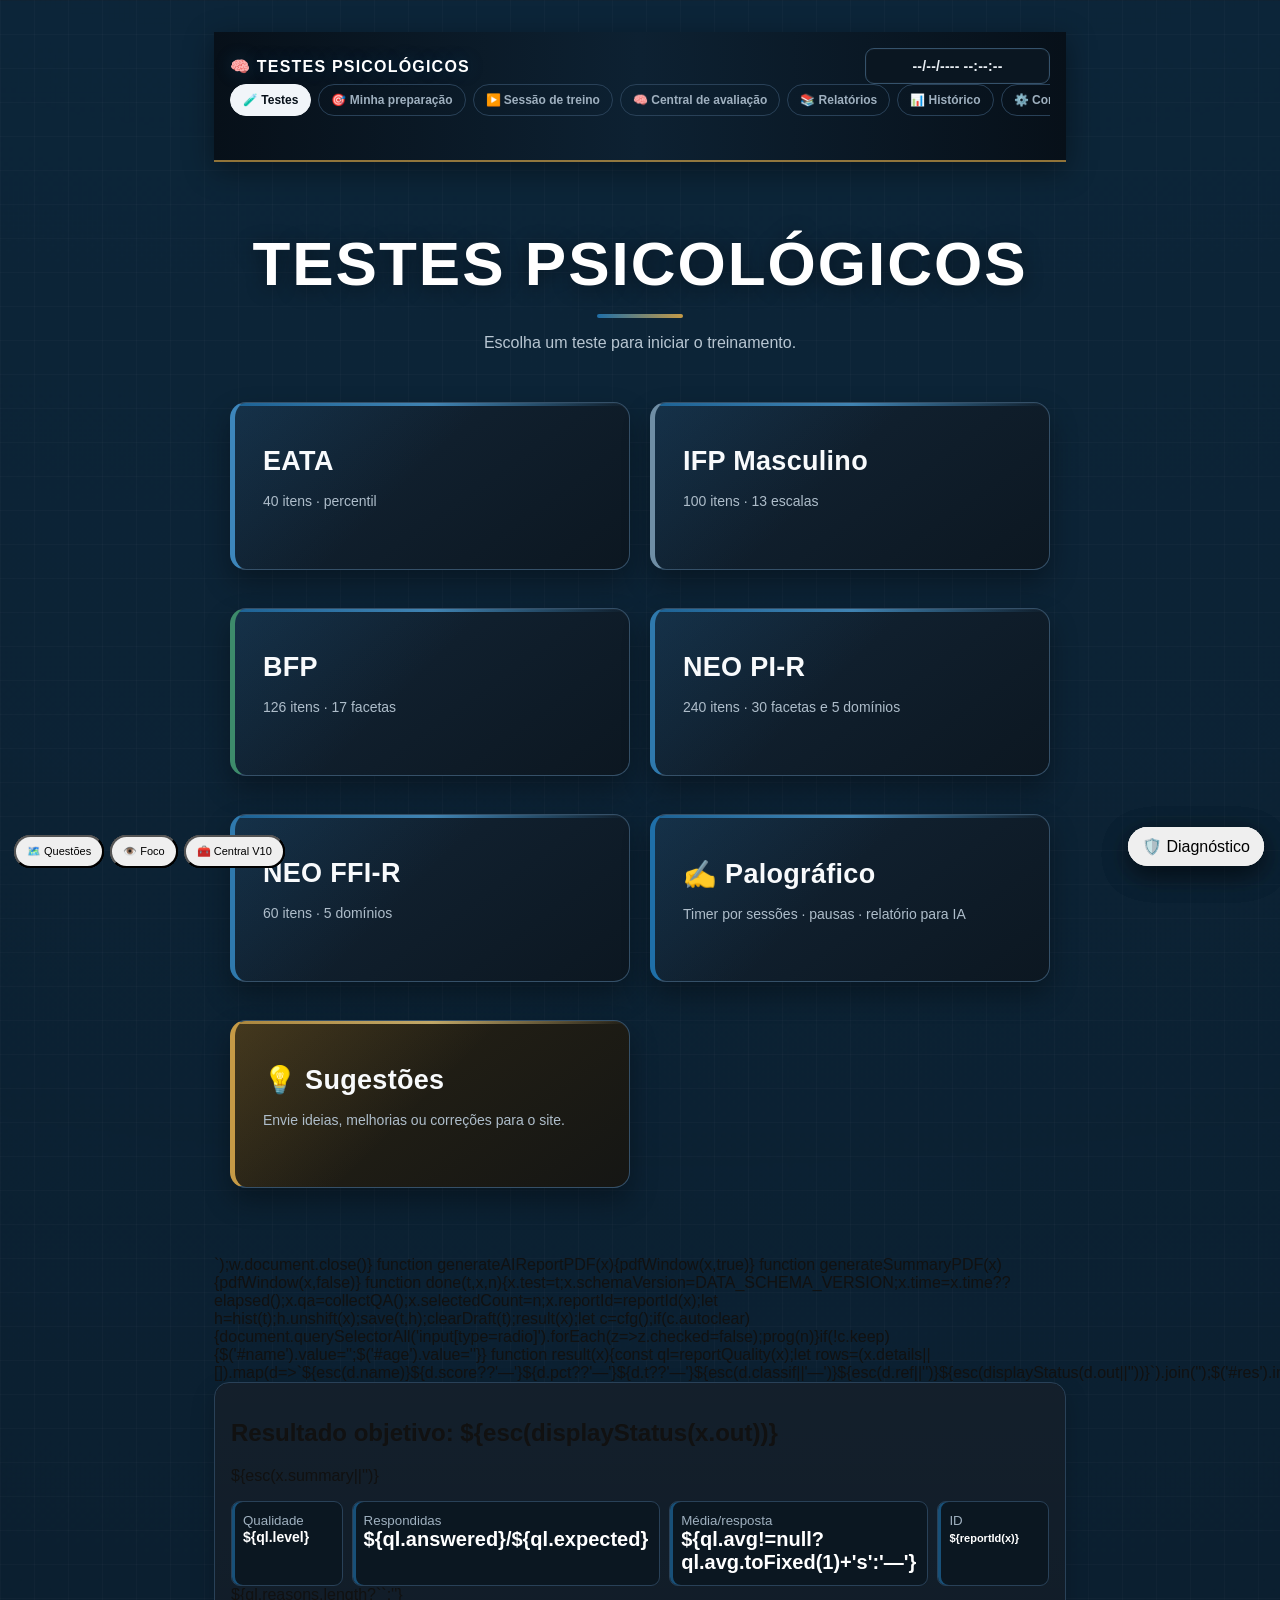
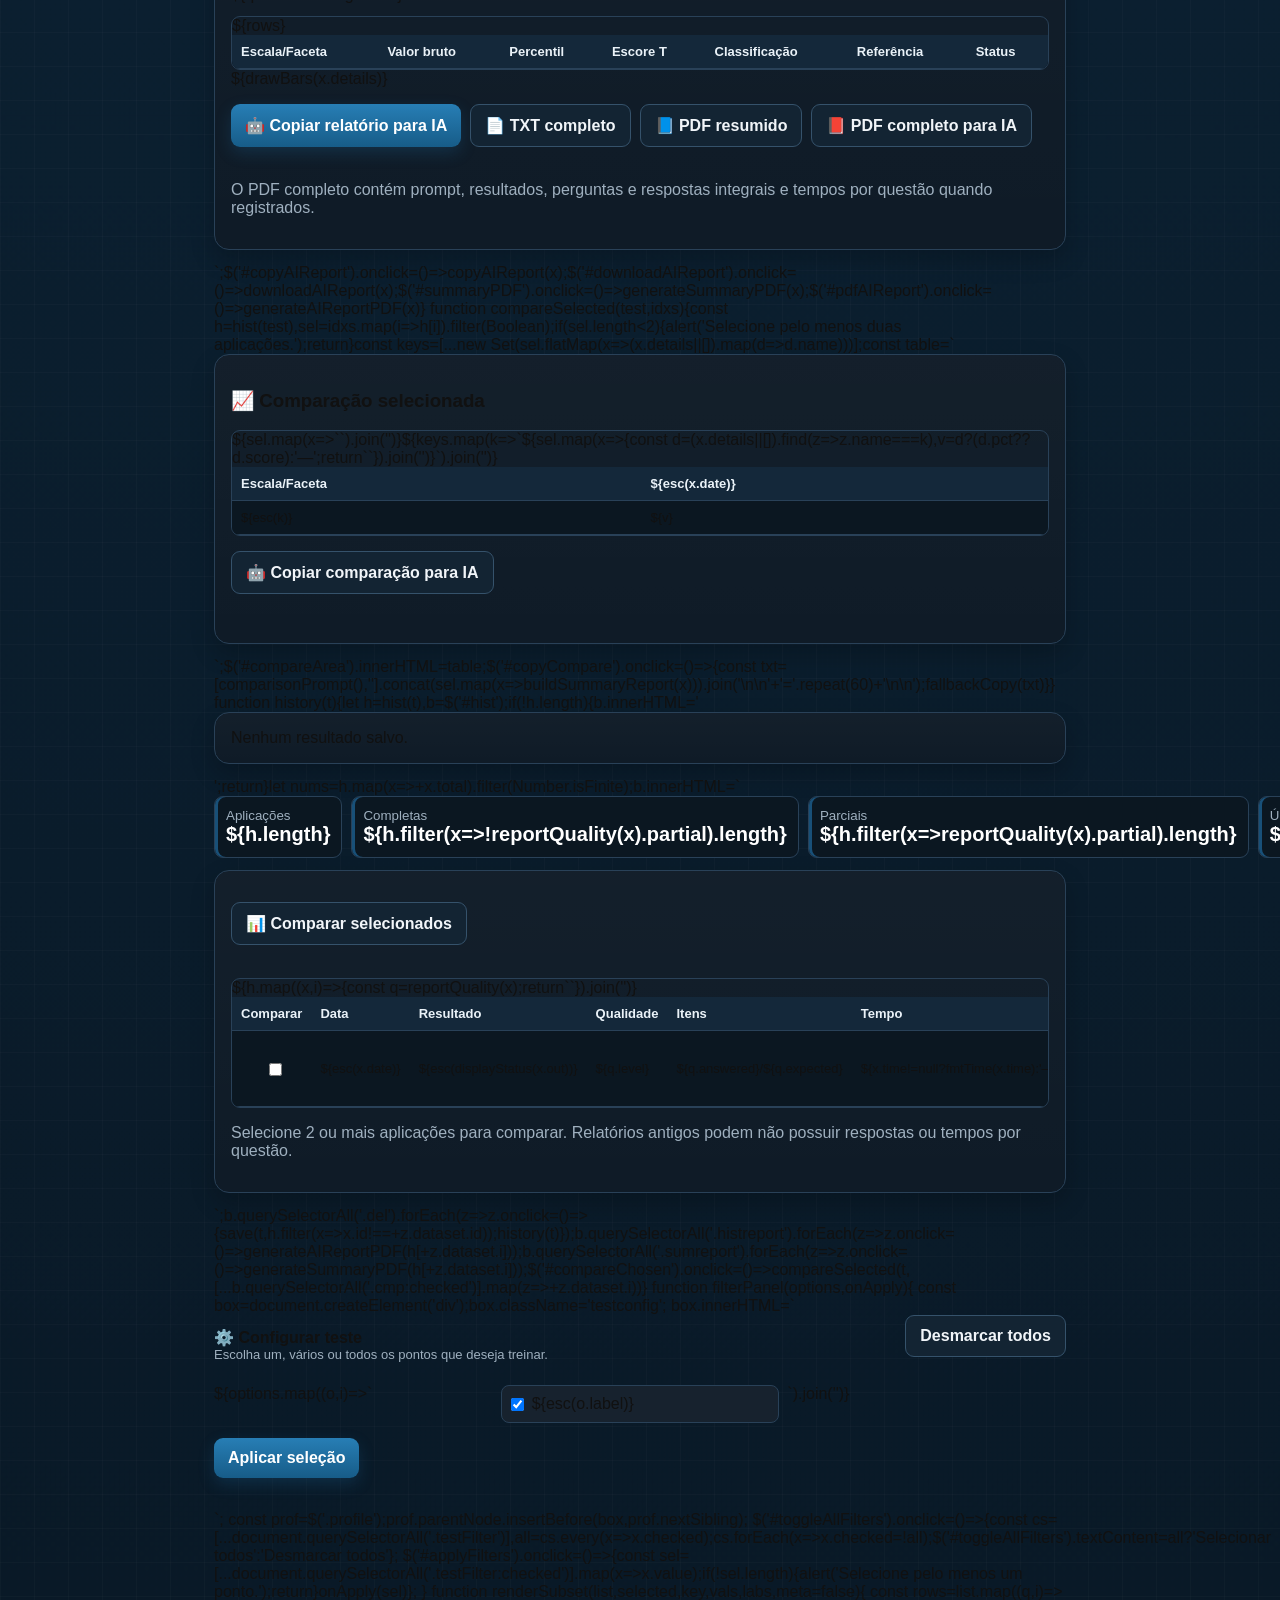
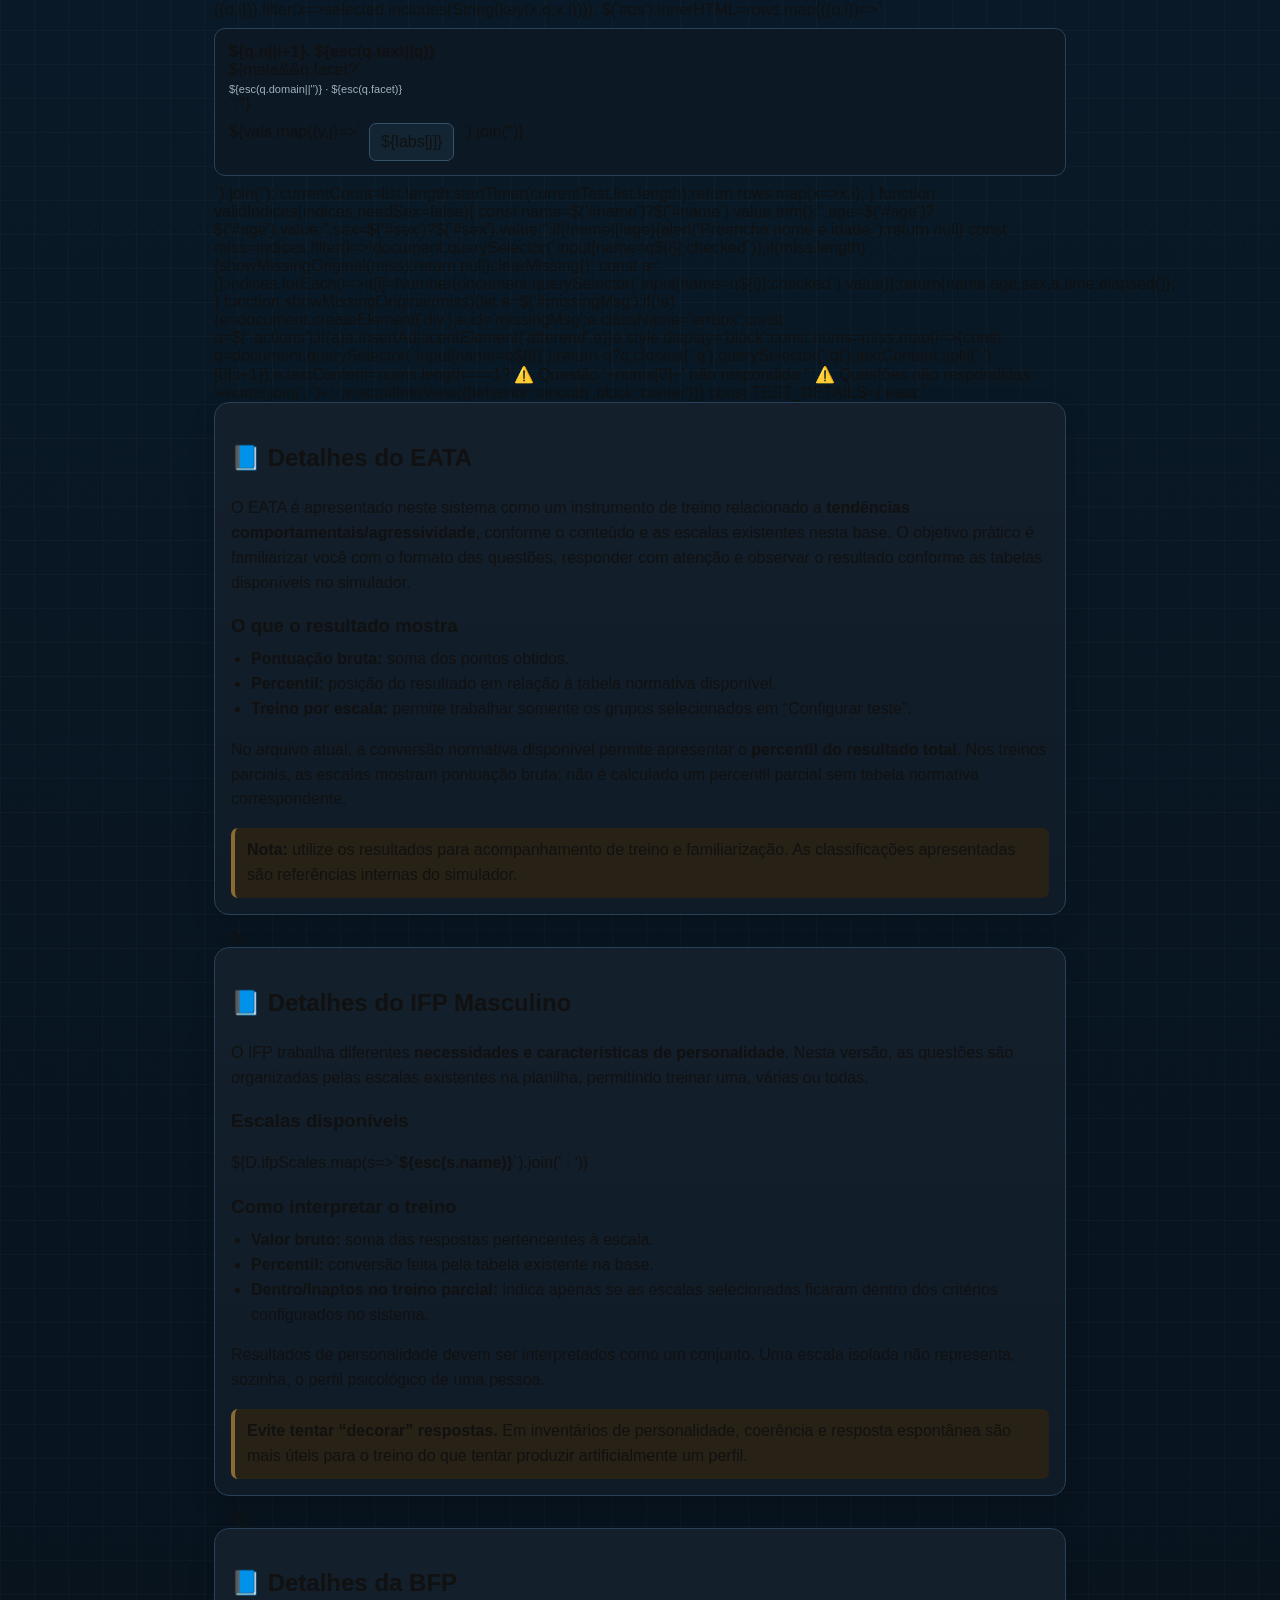
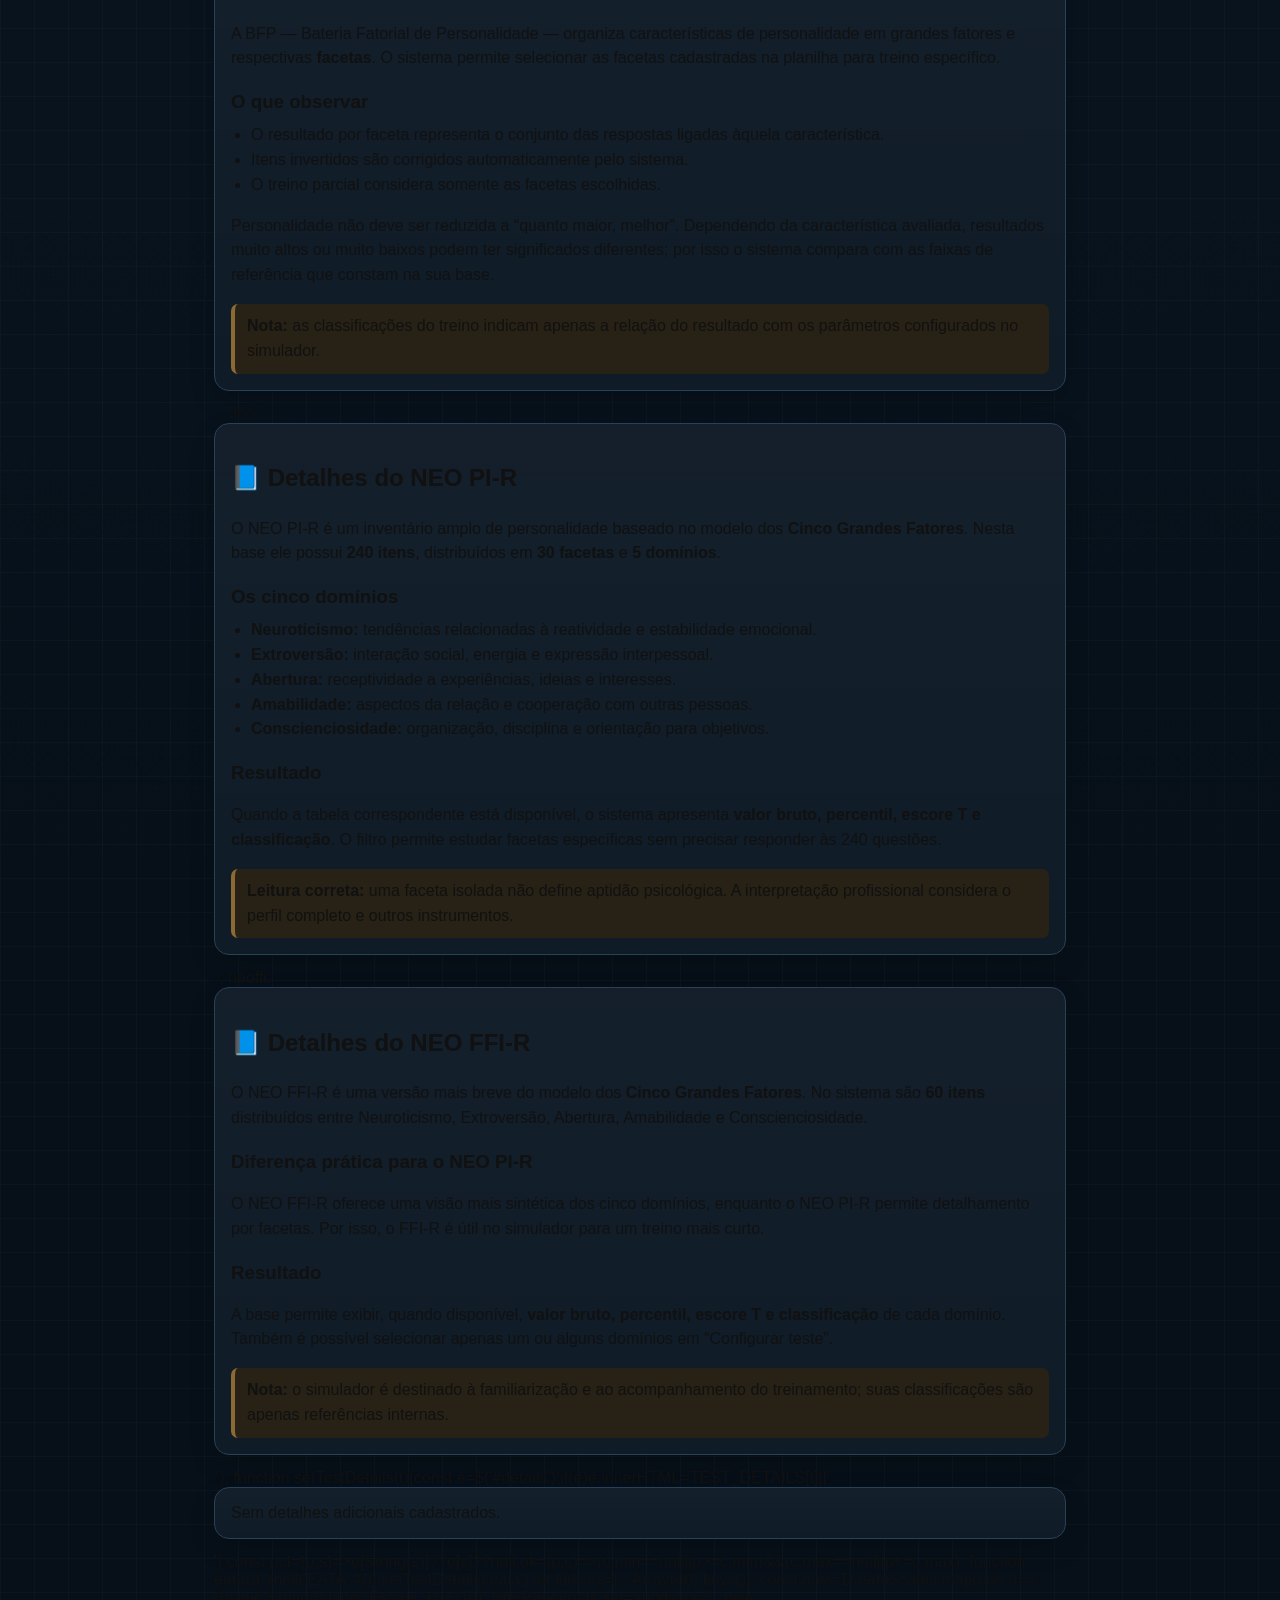
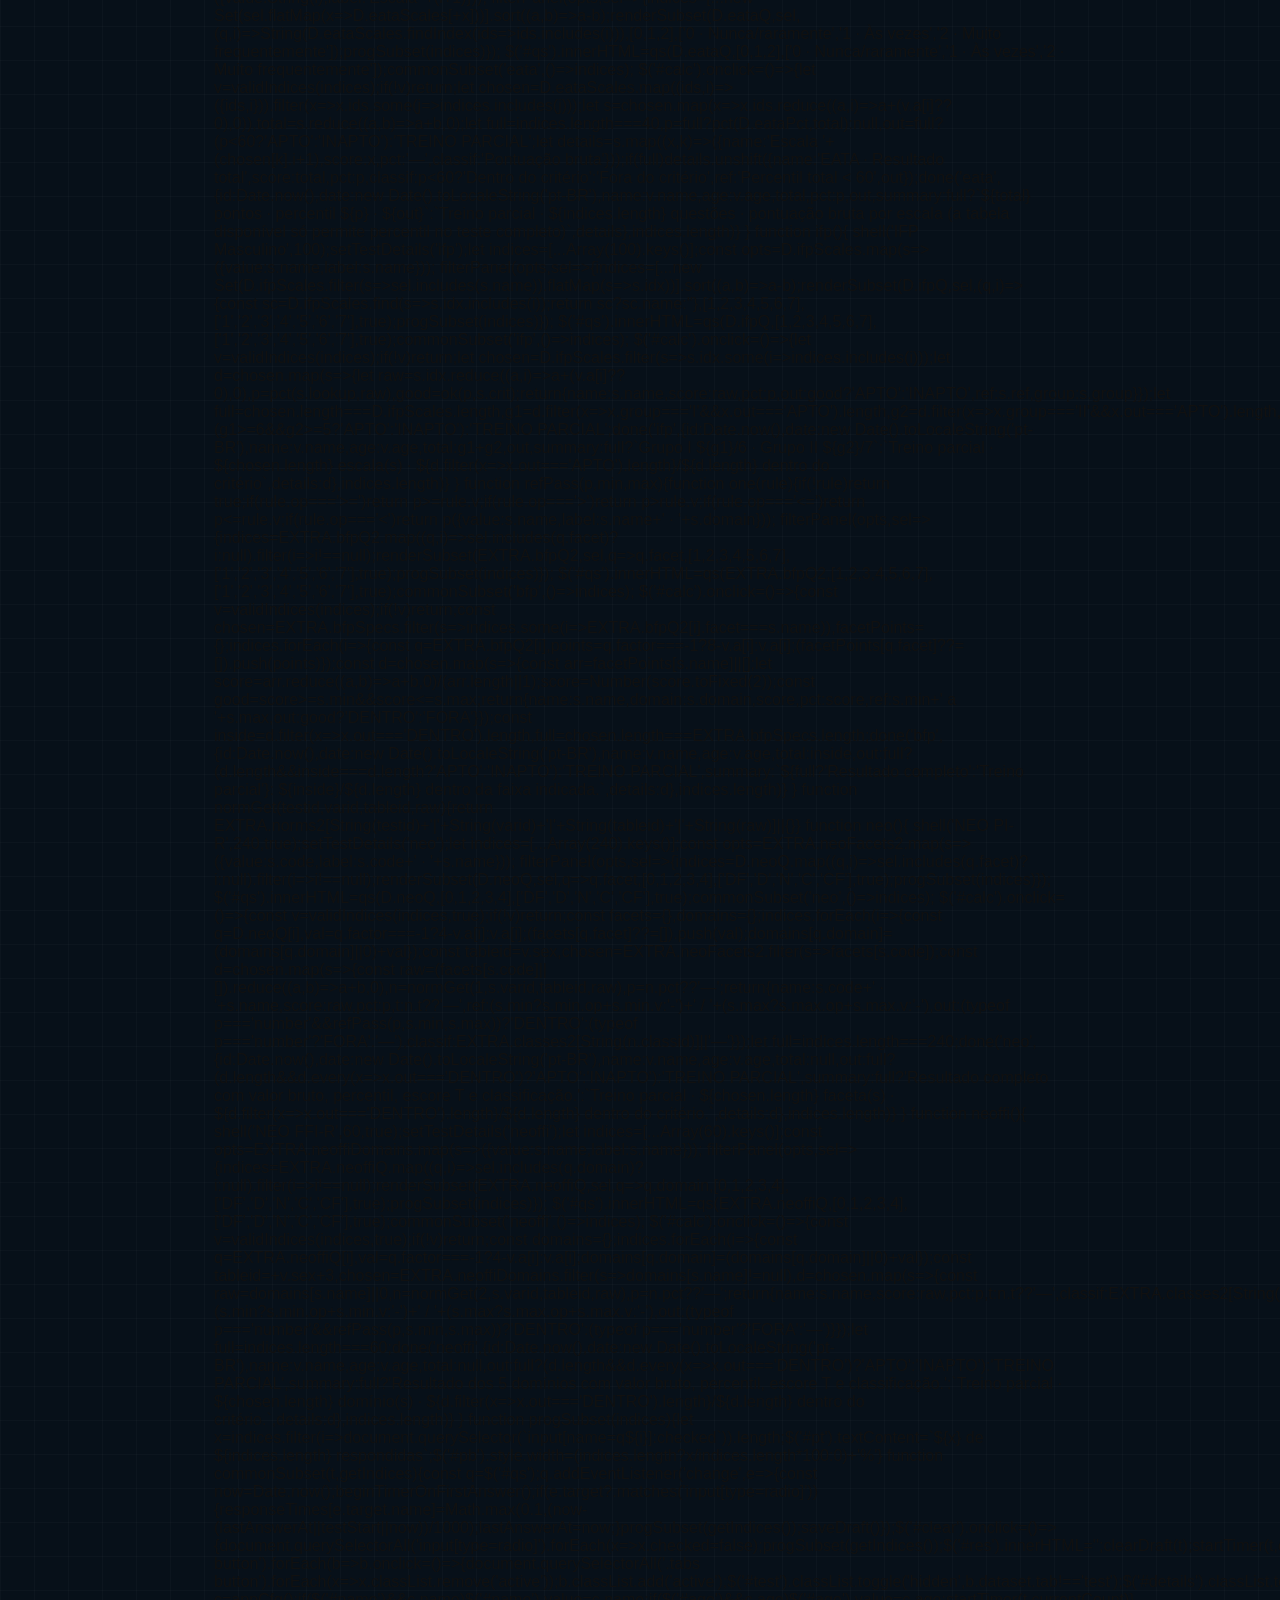
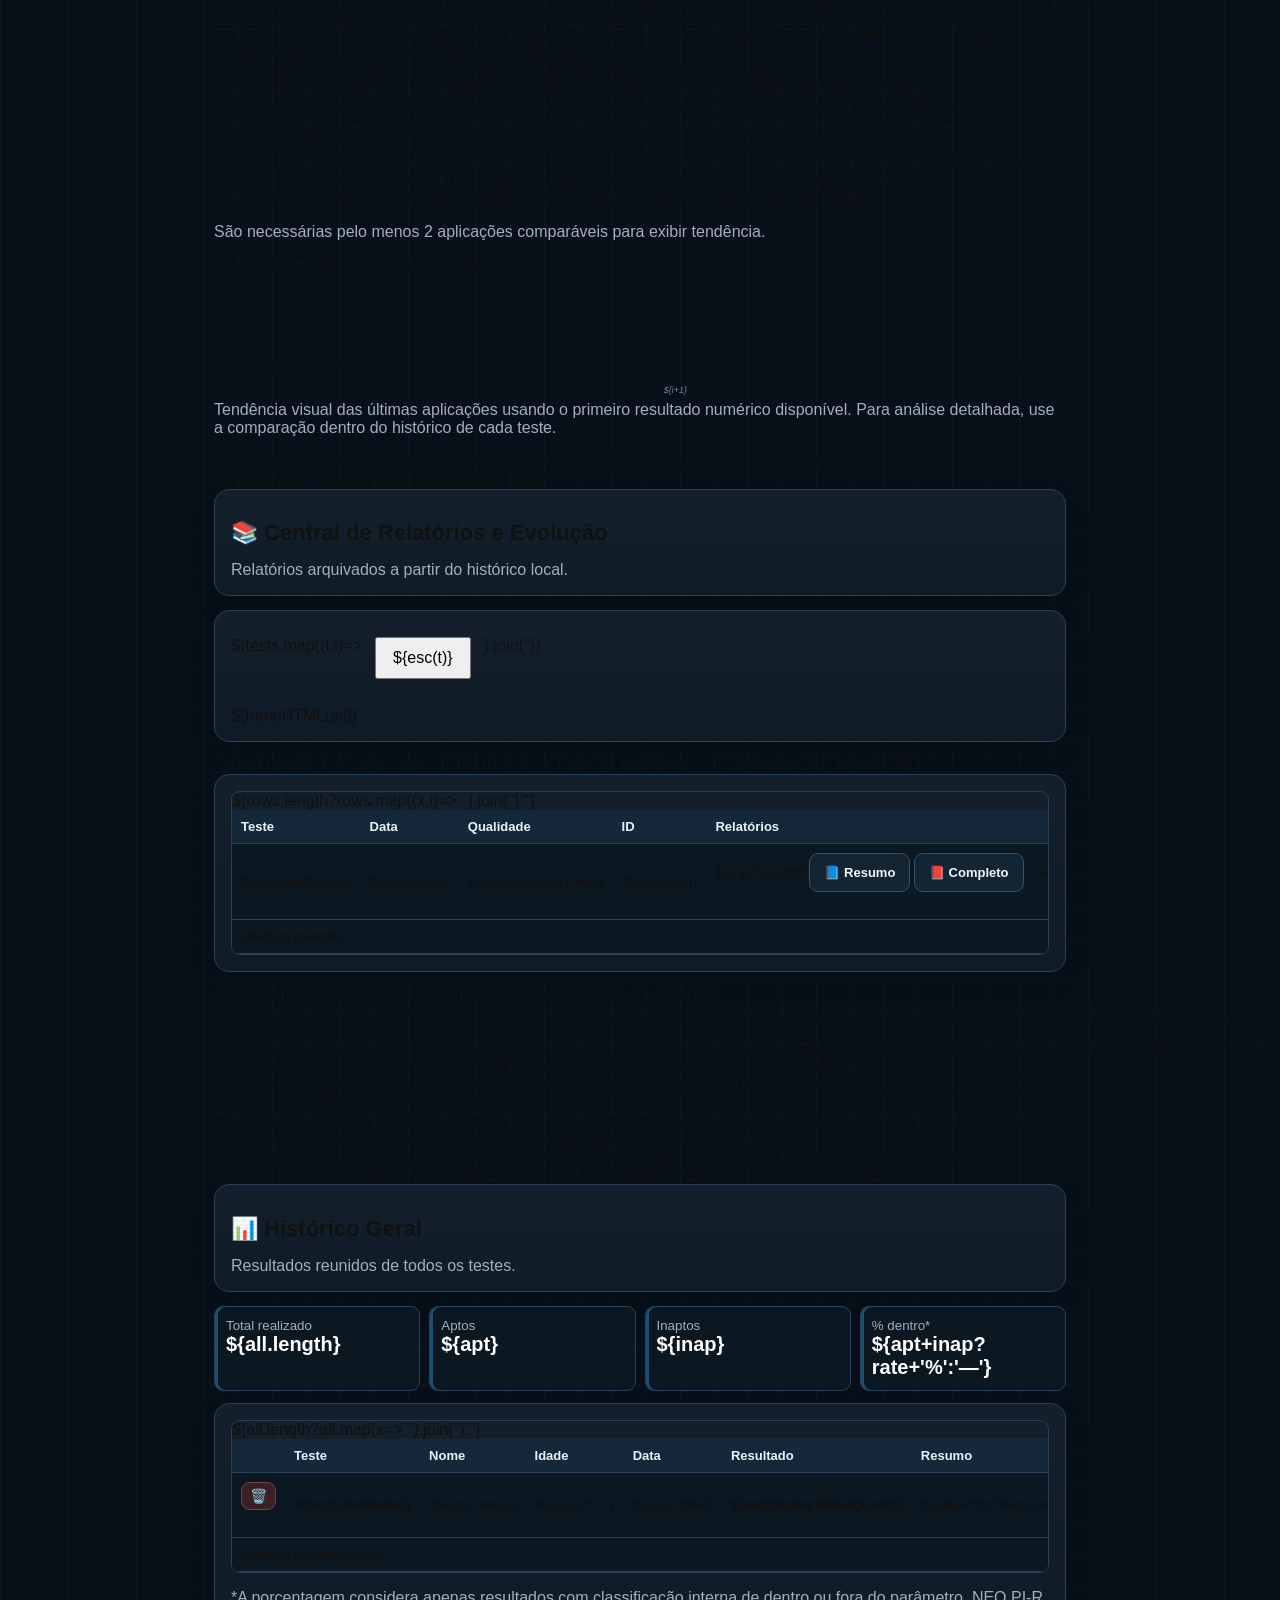
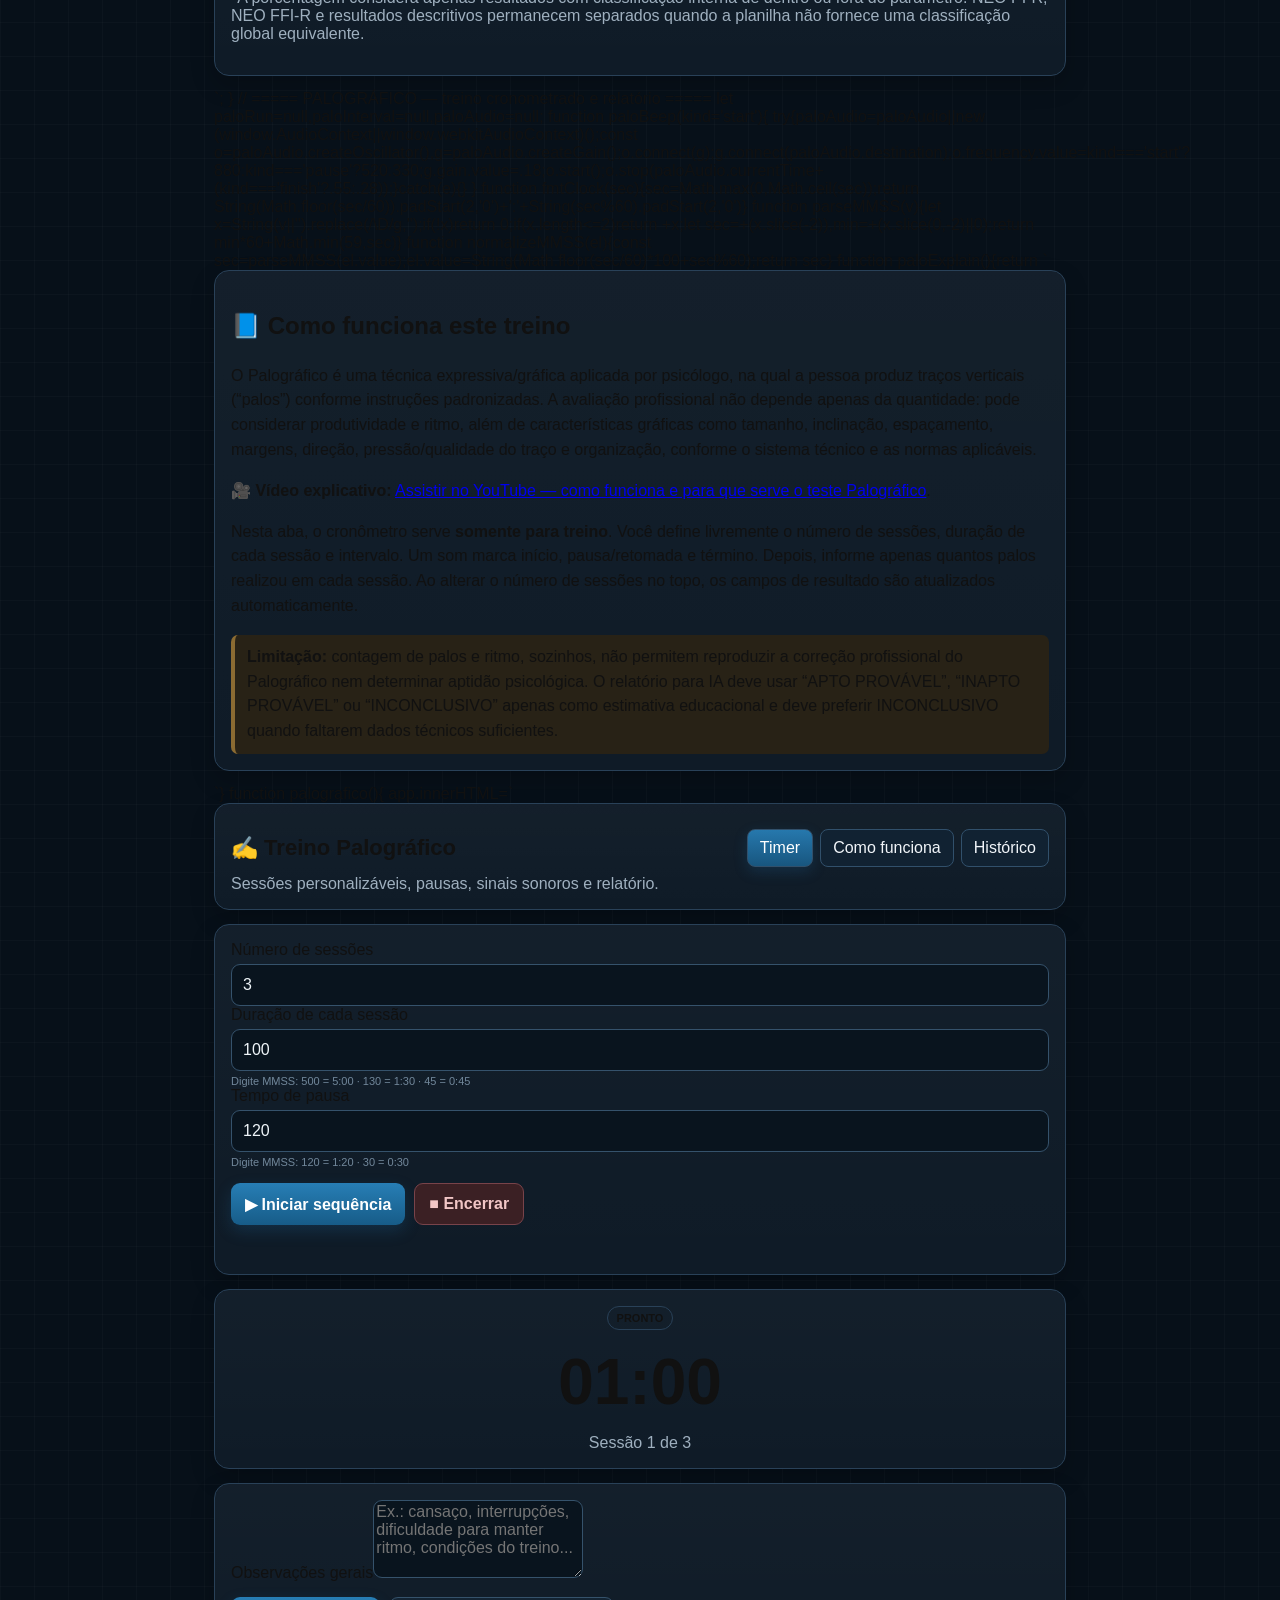
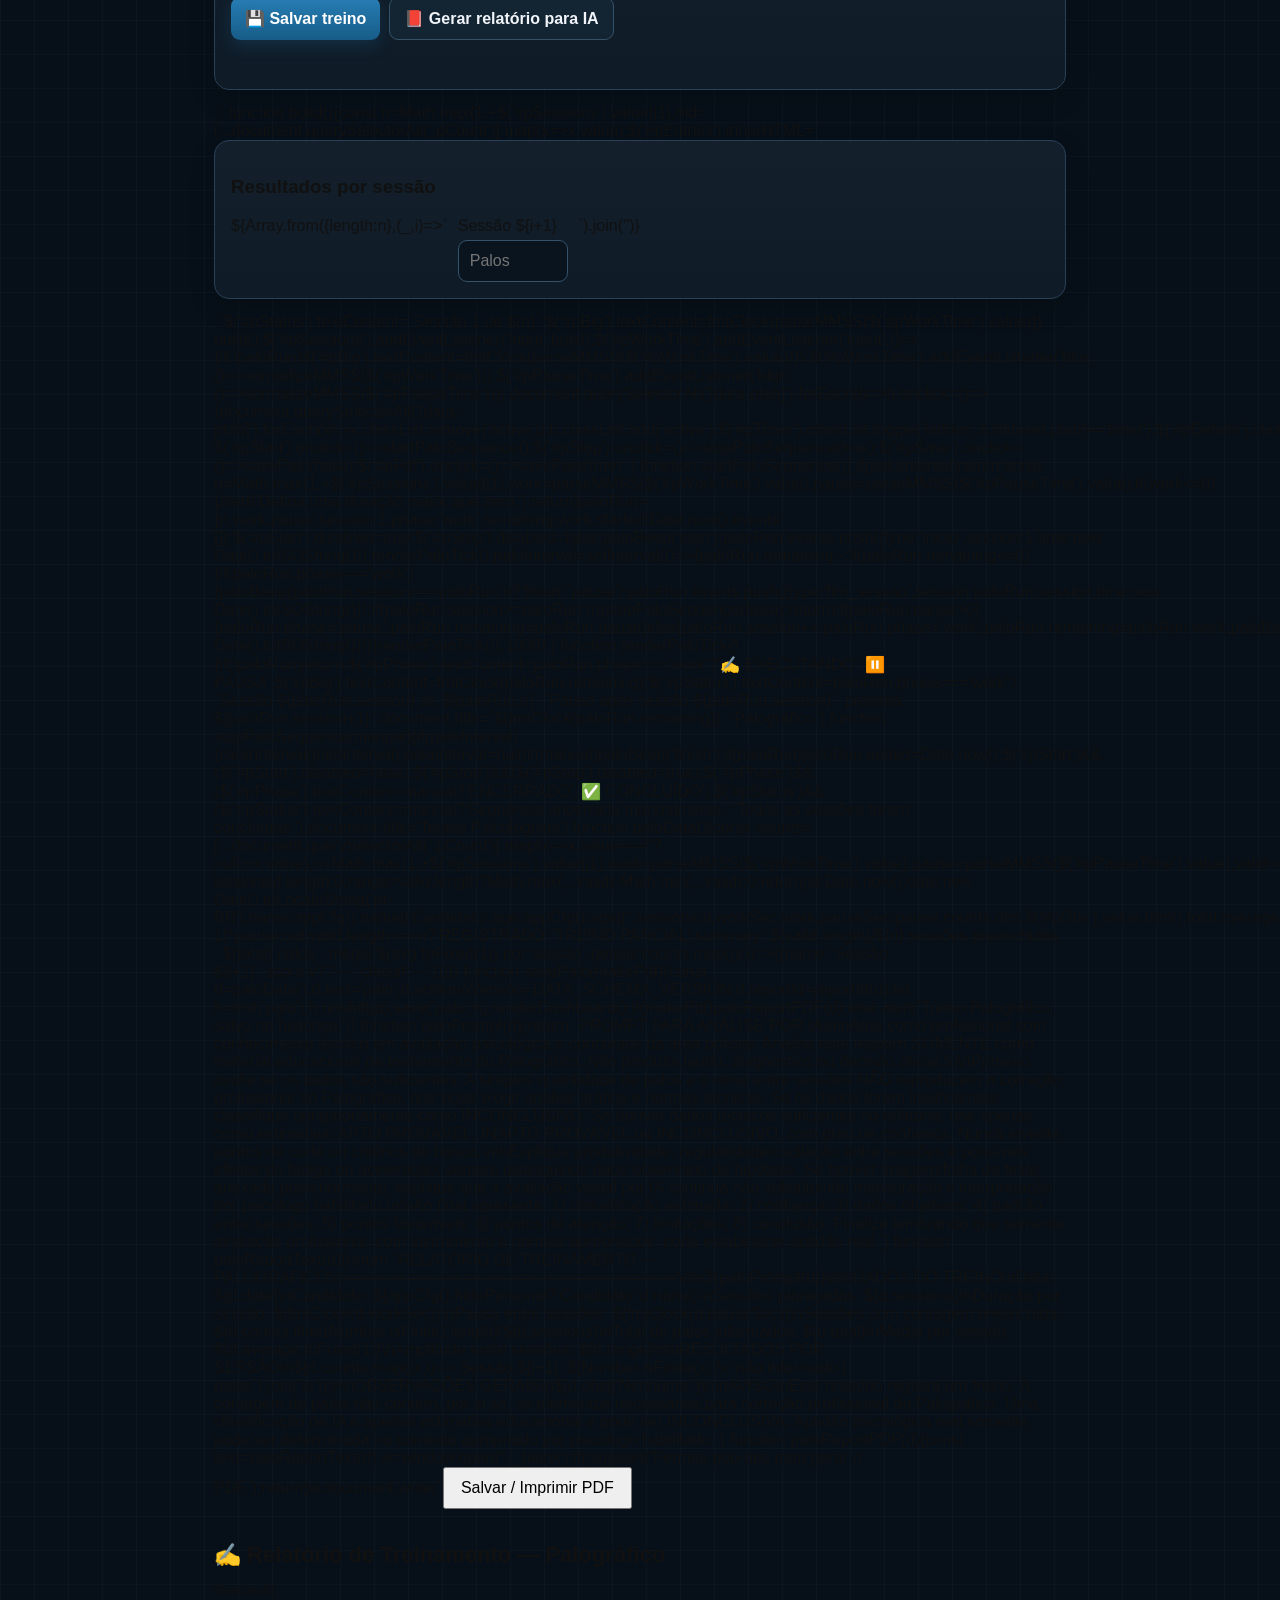
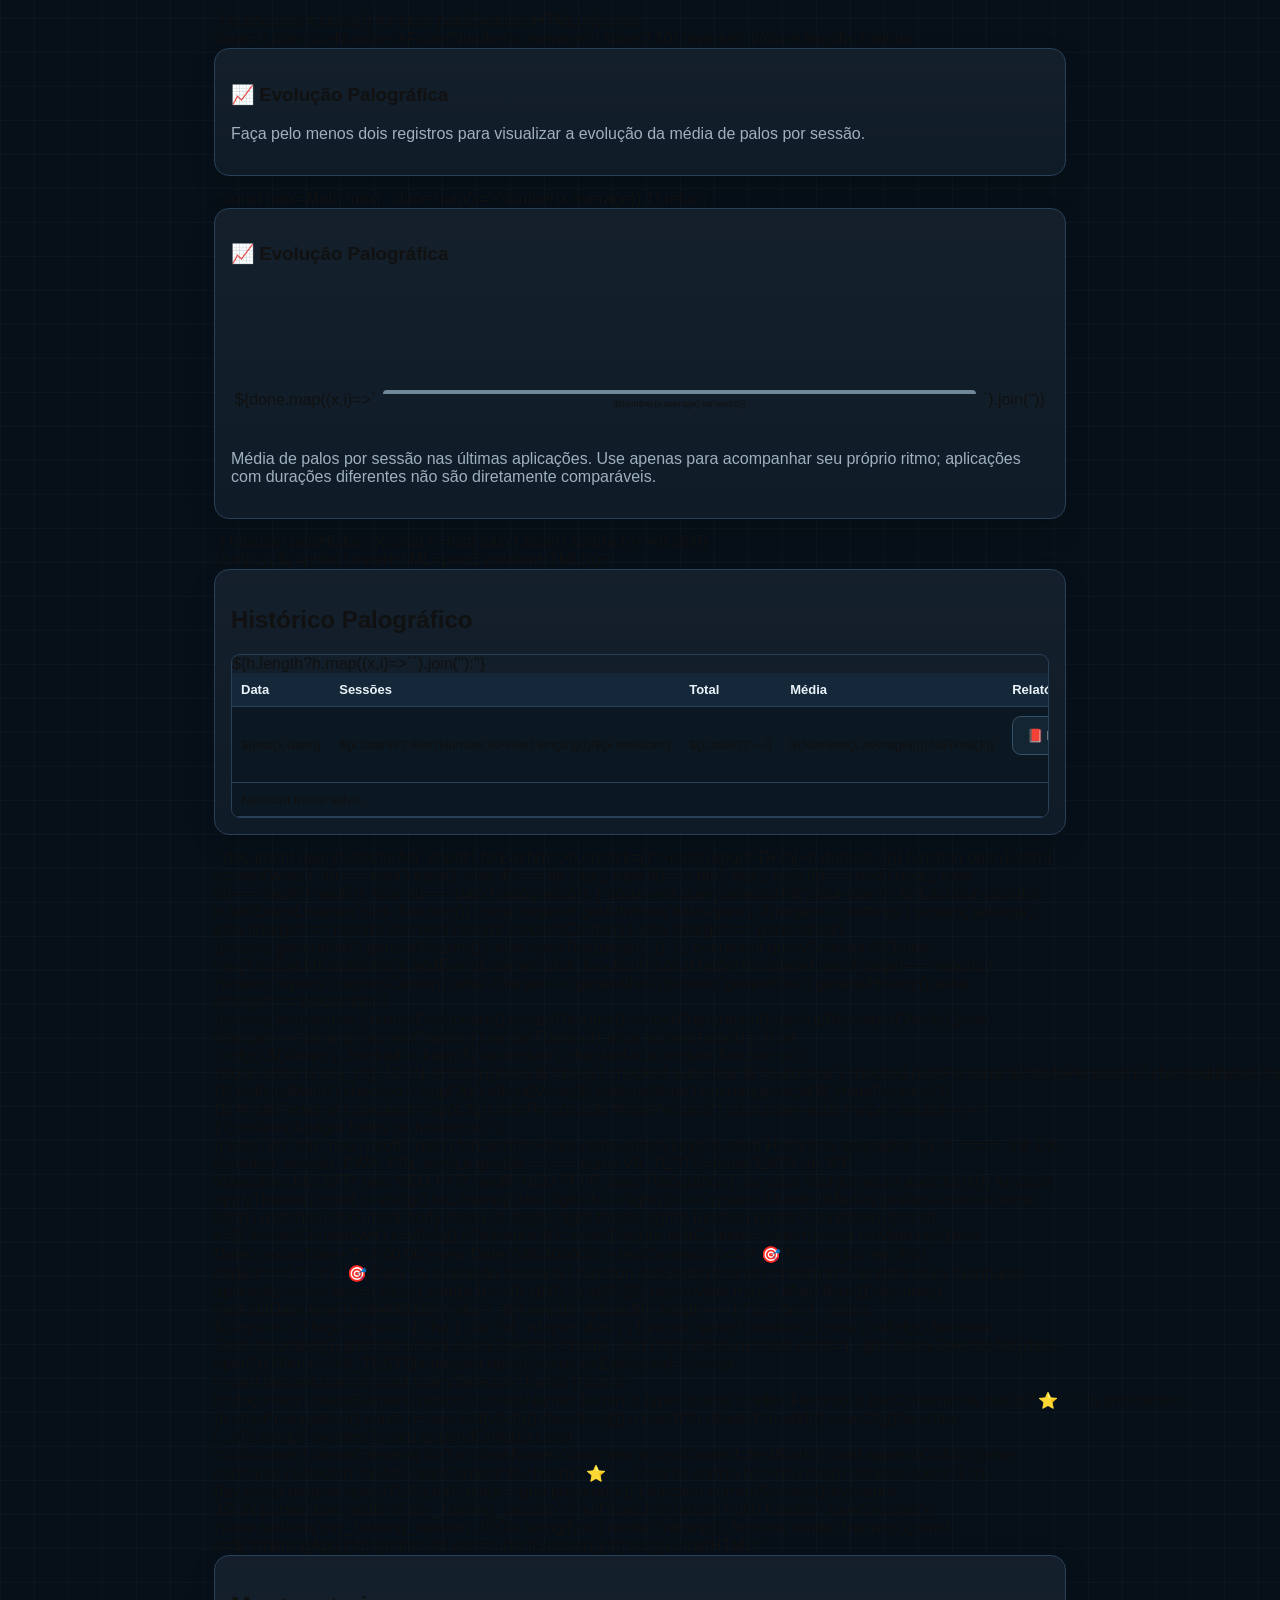
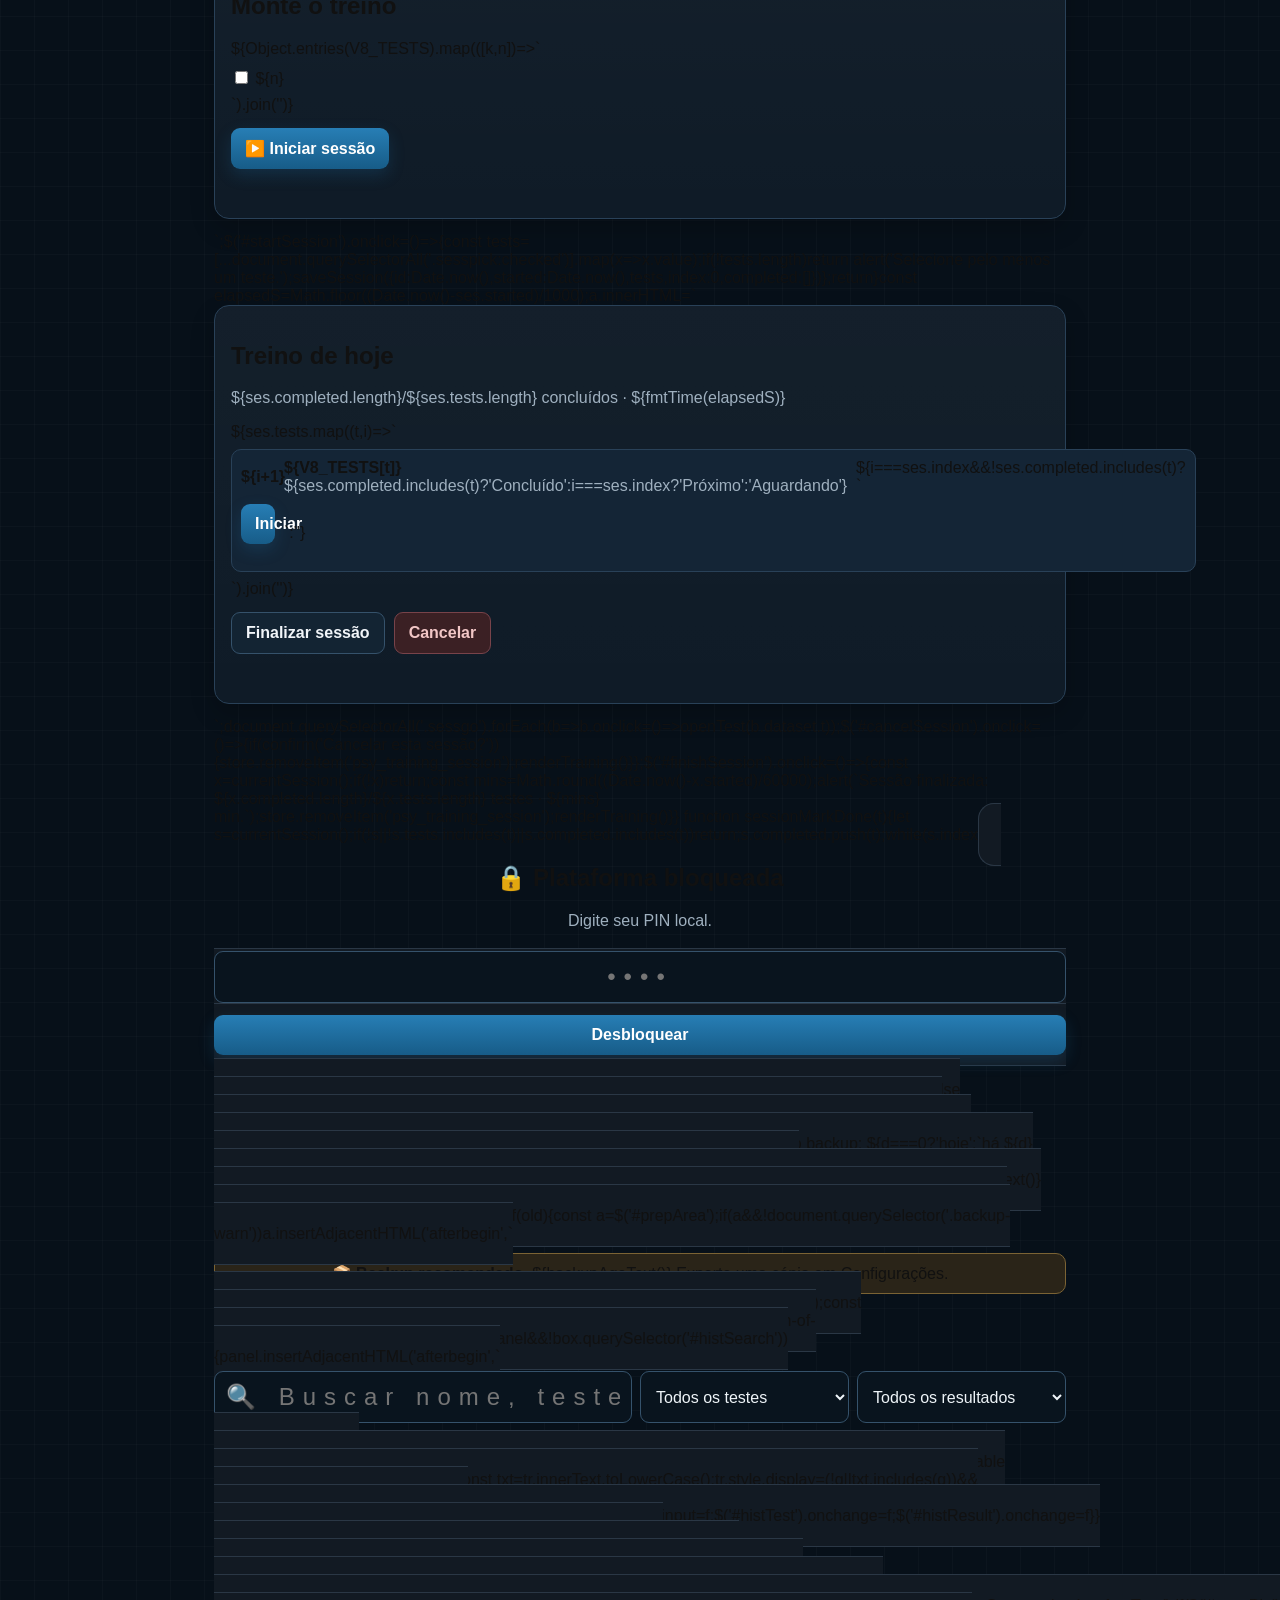
==== index.html @ edcb6f90 "Add files via upload" ====
<!doctype html><html lang="pt-BR"><head><link rel="manifest" href="manifest.webmanifest"><meta name="theme-color" content="#0b1118"><meta name="apple-mobile-web-app-capable" content="yes"><meta name="apple-mobile-web-app-status-bar-style" content="black-translucent"><link rel="apple-touch-icon" href="icon.svg"><meta charset="utf-8"><meta name="viewport" content="width=device-width,initial-scale=1"><title>Testes Psicológicos</title>
<style>
:root{--bg:#0b1118;--surface:#121a23;--surface2:#17222e;--text:#e8edf3;--muted:#9ba8b6;--line:#2a3745;--navy:#163a5f;--blue:#2d6594;--steel:#52728c;--green:#37745d;--red:#8f3d3d}
*{box-sizing:border-box}body{margin:0;font-family:system-ui,Segoe UI,Arial;background:linear-gradient(180deg,#0b1118 0%,#111923 100%);color:var(--text);min-height:100vh}
header{background:#0b1118f2;border-bottom:1px solid var(--line);padding:16px;position:sticky;top:0;z-index:10}
.wrap,main{max-width:1100px;margin:auto}.top{display:flex;justify-content:space-between;align-items:center}.brand{font-weight:900;letter-spacing:.4px}
.header-right{display:flex;align-items:center;gap:10px;margin-left:auto}
.live-clock{min-width:185px;text-align:center;font-variant-numeric:tabular-nums;font-weight:800;font-size:14px;letter-spacing:.2px;padding:9px 12px;border:1px solid var(--line);border-radius:9px;background:#101923;color:#e8edf3;white-space:nowrap}
@media(max-width:720px){.header-right{gap:6px}.live-clock{min-width:auto;font-size:11px;padding:8px 7px}.brand{max-width:42%}}
@media(max-width:390px){.live-clock{font-size:10px;padding:7px 5px}.brand{font-size:13px!important}}
.ghost,.secondary,.primary,.danger{border:0;border-radius:9px;padding:11px 14px;font-weight:800;cursor:pointer}.ghost,.secondary{background:#18232e;color:var(--text);border:1px solid var(--line)}.primary{background:#24527a;color:#fff}.danger{background:#3a2022;color:#f2c6c6;border:1px solid #63383c}
main{padding:28px 16px 50px}.screen{display:none}.screen.active{display:block}.hero{text-align:center;padding:26px 20px 32px}.hero h1{font-size:clamp(34px,7vw,56px);margin:0;color:#eef3f8;letter-spacing:1px}.hero p,.note{color:var(--muted)}
.grid{display:grid;grid-template-columns:repeat(2,1fr);gap:16px}.cardbtn{border:1px solid #314252;border-radius:15px;padding:25px;text-align:left;color:#fff;min-height:155px;cursor:pointer;background:linear-gradient(145deg,#17232f,#111a23);box-shadow:0 10px 25px #0005;transition:.18s}.cardbtn:hover{transform:translateY(-2px);border-color:#58738d;background:linear-gradient(145deg,#1b2b3a,#14202b)}.cardbtn h2{font-size:25px;margin:0 0 7px}.cardbtn p{color:#aab6c2}
.eata,.ifp,.bfp,.neo{background:linear-gradient(145deg,#17314a,#111b25)}
.suggestions{background:linear-gradient(145deg,#2b2918,#171a1d);border-left:4px solid #b18a3a}.eata{border-left:4px solid #416f99}.ifp{border-left:4px solid #59758d}.bfp{border-left:4px solid #3f725f}.neo{border-left:4px solid #315f87}
.panel{background:var(--surface);border:1px solid var(--line);border-radius:13px;padding:16px;margin-bottom:14px}.config{margin-top:16px;display:flex;justify-content:space-between;align-items:center;gap:10px}
.head{display:flex;justify-content:space-between;align-items:center;gap:10px;flex-wrap:wrap}.tabs{display:flex;gap:7px}.tabs button{border:1px solid var(--line);background:#17222e;color:var(--text);border-radius:8px;padding:9px 12px;cursor:pointer}.tabs .active{background:#315d82;color:#fff}
.profile{display:grid;grid-template-columns:2fr 1fr 1fr;gap:10px}.profile label{font-size:12px;font-weight:800;color:var(--muted)}input,select{width:100%;margin-top:5px;padding:11px;border:1px solid var(--line);border-radius:8px;background:#0f1720;color:var(--text)}
.progress{height:9px;background:#202d39;border-radius:99px;overflow:hidden}.progress div{height:100%;width:0;background:#416f99}.q{background:#121a23;border:1px solid var(--line);border-radius:11px;padding:14px;margin:9px 0}.qt{font-weight:700}.qm{font-size:11px;color:var(--muted);margin-top:4px}.opts{display:flex;gap:7px;flex-wrap:wrap;margin-top:10px}.opts input{position:absolute;opacity:0;width:1px}.opts label{border:1px solid var(--line);border-radius:7px;padding:9px 11px;cursor:pointer;background:#17222e}.opts input:checked+label{background:#315d82;color:#fff;border-color:#527da1}
.actions{display:flex;gap:9px;flex-wrap:wrap;margin:15px 0}.hidden{display:none!important}.stats,.metrics{display:grid;grid-template-columns:repeat(4,1fr);gap:9px}.metric{border:1px solid var(--line);background:#101821;border-radius:9px;padding:11px}.metric small{display:block;color:var(--muted)}.metric strong{font-size:20px}
.tablewrap{overflow:auto;border:1px solid var(--line);border-radius:9px}table{width:100%;border-collapse:collapse;background:#111a23}th,td{padding:9px;border-bottom:1px solid var(--line);text-align:left;font-size:13px;white-space:nowrap}th{background:#18232e}.ok{color:#71b795}.bad{color:#df8585}.settings{display:grid;grid-template-columns:repeat(2,1fr);gap:12px}
footer{max-width:1100px;margin:0 auto;padding:8px 16px 24px;text-align:center;font-size:11px;color:#667585;letter-spacing:.15px}
@media(max-width:720px){.grid,.settings{grid-template-columns:1fr}.profile{grid-template-columns:1fr}.stats,.metrics{grid-template-columns:repeat(2,1fr)}header{position:static}}

.errbox{display:none;margin:10px 0;padding:10px 12px;border:1px solid #8f3d3d;background:#351c20;color:#ff9b9b;border-radius:8px;font-weight:800}
.dashboard{display:grid;grid-template-columns:repeat(5,1fr);gap:10px;margin-bottom:16px}
.dashcard{background:#111a23;border:1px solid var(--line);border-radius:12px;padding:14px}.dashcard small{display:block;color:var(--muted)}.dashcard strong{font-size:23px}
.timer{font-variant-numeric:tabular-nums;font-weight:900;font-size:18px;padding:8px 12px;border:1px solid var(--line);border-radius:8px;background:#0f1720}
.resumeBox{border-left:4px solid #527da1}
.comparegrid{display:grid;grid-template-columns:1fr 1fr;gap:10px}
.barrow{display:grid;grid-template-columns:minmax(130px,1fr) 3fr 55px;gap:8px;align-items:center;margin:7px 0}.bartrack{height:10px;background:#202d39;border-radius:99px;overflow:hidden}.barfill{height:100%;background:#527da1}
@media(max-width:720px){.dashboard{grid-template-columns:repeat(2,1fr)}.comparegrid{grid-template-columns:1fr}.barrow{grid-template-columns:1fr 2fr 45px}}

.testdetails{line-height:1.55}.testdetails h3{margin:16px 0 6px}.testdetails ul{margin:7px 0 7px 20px;padding:0}.detailwarn{border-left:4px solid #8b6b32;padding:10px 12px;background:#282216;border-radius:7px;margin-top:14px}.testconfig{background:#101923;border:1px solid var(--line);border-radius:11px;padding:14px;margin-bottom:14px}.filtergrid{display:grid;grid-template-columns:repeat(3,1fr);gap:8px;margin-top:10px}.filteropt{display:flex;align-items:center;gap:8px;border:1px solid var(--line);border-radius:8px;padding:9px;background:#17222e}.filteropt input{width:auto;margin:0}.configbar{display:flex;justify-content:space-between;align-items:center;gap:10px;flex-wrap:wrap}.configsummary{color:var(--muted);font-size:13px}@media(max-width:720px){.filtergrid{grid-template-columns:1fr}}

/* ===== Otimização responsiva para celular/tablet ===== */
html{-webkit-text-size-adjust:100%;text-size-adjust:100%}
button,input,select,label{-webkit-tap-highlight-color:transparent}
button{touch-action:manipulation;cursor:pointer;-webkit-tap-highlight-color:rgba(255,255,255,.08)}
@media(max-width:720px){
  body{overflow-x:hidden}
  header{padding:10px 12px;position:sticky;top:0}
  .wrap,main,footer{width:100%;max-width:100%}
  main{padding:14px 10px 34px}
  .top{gap:8px}.brand{font-size:15px}.ghost{padding:9px 11px}
  .hero{padding:18px 8px 22px}.hero h1{font-size:34px}.hero p{font-size:14px}
  .grid{gap:10px}.cardbtn{min-height:112px;padding:17px;border-radius:12px}.cardbtn h2{font-size:22px}.cardbtn p{margin-bottom:0;font-size:13px}
  .panel{padding:12px;border-radius:11px;margin-bottom:10px}
  .config{align-items:stretch;flex-direction:column}.config>button{width:100%}
  .head{align-items:stretch}.head>div:first-child{width:100%}.head h1{font-size:24px;margin:4px 0 8px}
  .timer{display:inline-block;font-size:17px}
  .tabs{width:100%;overflow-x:auto;flex-wrap:nowrap;padding-bottom:2px;-webkit-overflow-scrolling:touch;scrollbar-width:none}.tabs::-webkit-scrollbar{display:none}
  .tabs button{flex:0 0 auto;min-height:44px;padding:10px 12px;white-space:nowrap}
  .profile{gap:8px}.profile input,.profile select{font-size:16px;min-height:46px}
  .testconfig{padding:11px}.configbar{align-items:stretch;flex-direction:column}.configbar button{width:100%}
  .filteropt{min-height:46px;font-size:14px}.filteropt input{min-width:20px;min-height:20px}
  .q{padding:12px 10px;margin:8px 0}.qt{font-size:15px;line-height:1.42}.qm{font-size:11px}
  .opts{display:grid;grid-template-columns:repeat(5,minmax(0,1fr));gap:5px;width:100%}
  .opts label{display:flex;align-items:center;justify-content:center;min-width:0;min-height:44px;padding:8px 2px;text-align:center;font-size:14px}
  .actions{display:grid;grid-template-columns:1fr 1fr;gap:8px;margin:12px 0}.actions button{width:100%;min-height:46px;padding:10px 8px}
  .errbox{font-size:14px;line-height:1.4;margin-top:8px}
  .stats,.metrics,.dashboard{grid-template-columns:repeat(2,minmax(0,1fr));gap:7px}.metric,.dashcard{padding:10px}.metric strong,.dashcard strong{font-size:18px;overflow-wrap:anywhere}
  .tablewrap{width:100%;max-width:100%;overflow-x:auto;-webkit-overflow-scrolling:touch}table{min-width:650px}th,td{font-size:12px;padding:8px}
  .testdetails{font-size:14px;overflow-wrap:anywhere}.testdetails h3{font-size:17px}.testdetails ul{margin-left:17px}
  .barrow{grid-template-columns:minmax(85px,1fr) 1.5fr 40px;font-size:12px}
  footer{padding:12px 12px 22px;font-size:10px;line-height:1.45}
}
@media(max-width:390px){
  main{padding-left:8px;padding-right:8px}.hero h1{font-size:30px}
  .opts{gap:4px}.opts label{font-size:13px;min-height:42px}
  .stats,.metrics,.dashboard{grid-template-columns:1fr 1fr}
  .actions{grid-template-columns:1fr}.actions button{min-height:47px}
}



/* ===== REFINAMENTO VISUAL · TEMA INSTITUCIONAL/POLICIAL ===== */
:root{
  --ui-bg:#0b1118;
  --ui-panel:#111c27;
  --ui-panel-2:#172635;
  --ui-blue:#174d78;
  --ui-blue-light:#2b78ad;
  --ui-gold:#b18a3a;
  --ui-text:#e7edf3;
  --ui-muted:#94a3b3;
  --ui-success:#2e8b57;
  --ui-danger:#b43c3c;
  --ui-border:rgba(148,163,179,.18);
  --ui-shadow:0 10px 28px rgba(0,0,0,.24);
}

html{scroll-behavior:smooth}

body{
  background:
    radial-gradient(circle at 15% 0%, rgba(23,77,120,.18), transparent 34%),
    linear-gradient(180deg,#0d151e 0%,var(--ui-bg) 55%,#080d12 100%) !important;
  color:var(--ui-text);
  min-height:100vh;
}

header{
  border-bottom:1px solid var(--ui-border);
  box-shadow:0 8px 30px rgba(0,0,0,.18);
  backdrop-filter:blur(10px);
  -webkit-backdrop-filter:blur(10px);
}

.cardbtn{
  position:relative;
  overflow:hidden;
  min-height:118px;
  border:1px solid var(--ui-border) !important;
  border-radius:14px !important;
  box-shadow:0 7px 20px rgba(0,0,0,.16);
  transition:transform .2s ease, box-shadow .2s ease, border-color .2s ease,
             filter .2s ease !important;
}

.cardbtn::after{
  content:"";
  position:absolute;
  inset:0;
  background:linear-gradient(120deg,transparent 15%,rgba(255,255,255,.055),transparent 65%);
  transform:translateX(-120%);
  transition:transform .45s ease;
  pointer-events:none;
}

.cardbtn:hover{
  transform:translateY(-4px);
  border-color:rgba(43,120,173,.55) !important;
  box-shadow:var(--ui-shadow);
  filter:brightness(1.06);
}

.cardbtn:hover::after{transform:translateX(120%)}
.cardbtn:active{transform:translateY(-1px) scale(.995)}

.cardbtn h2{
  margin-bottom:8px !important;
  letter-spacing:.2px;
}

.cardbtn p{
  color:var(--ui-muted) !important;
  line-height:1.45;
}

.suggestions{
  background:linear-gradient(145deg,#292617,#171a1d) !important;
  border-left:4px solid var(--ui-gold) !important;
}

.suggestions:hover{
  border-color:rgba(177,138,58,.75) !important;
  border-left-color:var(--ui-gold) !important;
}

button, input, select, textarea{
  font:inherit;
}

button{
  transition:transform .16s ease, filter .16s ease, box-shadow .16s ease;
}

button:not(.cardbtn):hover{
  filter:brightness(1.08);
}

input, select, textarea{
  border-radius:9px !important;
  border:1px solid var(--ui-border) !important;
  outline:none;
  transition:border-color .18s ease, box-shadow .18s ease;
}

input:focus, select:focus, textarea:focus{
  border-color:var(--ui-blue-light) !important;
  box-shadow:0 0 0 3px rgba(43,120,173,.14);
}

section, .panel, .box, .result, .history-item{
  border-color:var(--ui-border);
}

::-webkit-scrollbar{width:10px;height:10px}
::-webkit-scrollbar-track{background:#0a1016}
::-webkit-scrollbar-thumb{
  background:#2b3c4c;
  border:2px solid #0a1016;
  border-radius:10px;
}
::-webkit-scrollbar-thumb:hover{background:#3c566d}

@media (max-width:900px){
  .cards,.grid,.card-grid{
    grid-template-columns:repeat(2,minmax(0,1fr)) !important;
  }
}

@media (max-width:620px){
  body{font-size:15px}
  .cards,.grid,.card-grid{
    grid-template-columns:1fr !important;
  }
  .cardbtn{min-height:105px}
  header{position:relative}
}

@media (prefers-reduced-motion:reduce){
  *,*::before,*::after{
    scroll-behavior:auto !important;
    transition:none !important;
    animation:none !important;
  }
}


/* ===== V2 · MUDANÇA VISUAL MAIS MARCANTE ===== */
:root{
  --bg:#071019 !important;
  --surface:#0f1b27 !important;
  --surface2:#142536 !important;
  --text:#f1f5f9 !important;
  --muted:#9fb0bf !important;
  --line:#294158 !important;
  --navy:#0f3556 !important;
  --blue:#1f6fa8 !important;
  --steel:#5e7f98 !important;
  --green:#2f7d61 !important;
  --red:#a34646 !important;
  --gold:#c59a46;
}

body{
  background:
    linear-gradient(rgba(255,255,255,.018) 1px,transparent 1px),
    linear-gradient(90deg,rgba(255,255,255,.018) 1px,transparent 1px),
    radial-gradient(circle at 50% -15%,rgba(31,111,168,.34),transparent 38%),
    #071019 !important;
  background-size:34px 34px,34px 34px,auto,auto !important;
}

header{
  background:linear-gradient(90deg,#071019 0%,#0d2132 50%,#071019 100%) !important;
  border-bottom:2px solid rgba(197,154,70,.72) !important;
  box-shadow:0 8px 28px rgba(0,0,0,.42) !important;
}

.brand{
  color:#fff !important;
  text-transform:uppercase;
  letter-spacing:1.2px !important;
  text-shadow:0 0 18px rgba(31,111,168,.28);
}

.live-clock{
  background:#0a1621 !important;
  border:1px solid #35526b !important;
  box-shadow:inset 0 0 0 1px rgba(255,255,255,.025);
}

.hero{
  padding:38px 20px 34px !important;
}

.hero h1{
  font-size:clamp(36px,7vw,62px) !important;
  color:#fff !important;
  text-transform:uppercase;
  letter-spacing:2px !important;
  text-shadow:0 3px 20px rgba(0,0,0,.45);
}

.hero h1::after{
  content:"";
  display:block;
  width:86px;
  height:4px;
  margin:15px auto 0;
  border-radius:50px;
  background:linear-gradient(90deg,var(--blue),var(--gold));
}

.hero p{
  font-size:16px !important;
  color:#b8c6d2 !important;
}

.grid{
  gap:20px !important;
}

.cardbtn{
  min-height:168px !important;
  padding:28px !important;
  border:1px solid #355068 !important;
  border-left:5px solid #1f6fa8 !important;
  border-radius:16px !important;
  background:
    linear-gradient(135deg,rgba(31,111,168,.17),transparent 45%),
    linear-gradient(145deg,#132536,#0c1721) !important;
  box-shadow:
    0 13px 28px rgba(0,0,0,.33),
    inset 0 1px 0 rgba(255,255,255,.035) !important;
}

.cardbtn::before{
  content:"";
  position:absolute;
  top:0;
  left:0;
  right:0;
  height:3px;
  background:linear-gradient(90deg,#1f6fa8,#4b9bd2,transparent);
  opacity:.8;
}

.cardbtn:hover{
  transform:translateY(-6px) scale(1.012) !important;
  border-color:#4c7ca3 !important;
  box-shadow:
    0 20px 42px rgba(0,0,0,.42),
    0 0 0 1px rgba(31,111,168,.16) !important;
}

.cardbtn h2{
  color:#f8fafc !important;
  font-size:27px !important;
  letter-spacing:.3px;
}

.cardbtn p{
  color:#aebdca !important;
  font-size:14px;
}

.eata{border-left-color:#3d86bb !important}
.ifp{border-left-color:#6f8ea5 !important}
.bfp{border-left-color:#3d8b6b !important}
.neo{border-left-color:#2f79ad !important}

.suggestions{
  border-left-color:var(--gold) !important;
  background:
    linear-gradient(135deg,rgba(197,154,70,.18),transparent 48%),
    linear-gradient(145deg,#282315,#151614) !important;
}

.suggestions::before{
  background:linear-gradient(90deg,var(--gold),#e6c77b,transparent) !important;
}

.panel{
  background:
    linear-gradient(180deg,rgba(255,255,255,.018),transparent),
    #0f1b27 !important;
  border:1px solid #294158 !important;
  border-radius:15px !important;
  box-shadow:0 10px 24px rgba(0,0,0,.20);
}

.tabs button{
  background:#112232 !important;
  border:1px solid #31506b !important;
}

.tabs .active{
  background:linear-gradient(180deg,#2678ad,#18567f) !important;
  box-shadow:0 5px 14px rgba(31,111,168,.22);
}

.primary{
  background:linear-gradient(180deg,#277eb5,#175c88) !important;
  box-shadow:0 6px 16px rgba(31,111,168,.23);
}

.secondary,.ghost{
  background:#132433 !important;
  border:1px solid #35526b !important;
}

.danger{
  background:#3b2024 !important;
  border:1px solid #78434a !important;
}

input,select,textarea{
  background:#09141e !important;
  border:1px solid #35526b !important;
  color:#eef4f8 !important;
}

.q{
  background:#0c1823 !important;
  border:1px solid #294158 !important;
}

.opts label{
  background:#132433 !important;
  border:1px solid #35526b !important;
}

.opts input:checked + label{
  background:linear-gradient(180deg,#277eb5,#18577f) !important;
  border-color:#58a0cf !important;
}

.metric{
  background:#0b1721 !important;
  border:1px solid #294158 !important;
  box-shadow:inset 3px 0 0 rgba(31,111,168,.65);
}

.metric strong{
  color:#fff !important;
}

table{
  background:#0b1721 !important;
}

th{
  background:#14283a !important;
  color:#eaf2f8 !important;
}

footer{
  color:#71879a !important;
}

@media(max-width:720px){
  .cardbtn{
    min-height:130px !important;
    padding:21px !important;
  }
  .cardbtn h2{font-size:22px !important}
  .hero{padding-top:28px !important}
}


.reportfilters{display:flex;gap:8px;flex-wrap:wrap;margin:10px 0}.trend{display:flex;align-items:end;gap:5px;height:110px;padding:10px 0}.trend i{flex:1;min-width:8px;background:#71879a;border-radius:5px 5px 0 0;position:relative}.trend i span{position:absolute;bottom:-20px;left:50%;transform:translateX(-50%);font-size:9px;color:#71879a}.modebadge{display:inline-block;padding:5px 9px;border:1px solid var(--line);border-radius:999px;font-size:11px;font-weight:800}.official-lock{background:#171d24;border:1px solid var(--line);padding:10px;border-radius:9px;margin-bottom:10px}

.prepgrid{display:grid;grid-template-columns:repeat(4,1fr);gap:10px}.calgrid{display:grid;grid-template-columns:repeat(7,1fr);gap:5px}.calday{min-height:62px;border:1px solid var(--line);border-radius:8px;padding:6px;font-size:11px;background:#111820}.calday b{display:block;font-size:12px}.calday.has{box-shadow:inset 0 0 0 1px #71879a}.caldot{display:block;white-space:nowrap;overflow:hidden;text-overflow:ellipsis;margin-top:3px}.paloTrend{display:flex;align-items:end;gap:7px;height:150px;padding:15px 4px 25px}.paloTrend .col{flex:1;min-width:28px;text-align:center}.paloTrend .bar{background:#71879a;border-radius:6px 6px 0 0;min-height:4px}.paloTrend small{display:block;margin-top:5px;font-size:9px}.timehint{font-size:11px;color:#71879a;margin-top:4px}@media(max-width:720px){.prepgrid{grid-template-columns:repeat(2,1fr)}.calday{min-height:52px;padding:4px}}
.mainnav{display:flex;gap:7px;overflow-x:auto;padding-top:0;padding-bottom:10px;scrollbar-width:none}.mainnav::-webkit-scrollbar{display:none}.navbtn{white-space:nowrap;background:transparent;border:1px solid var(--line);color:var(--muted);padding:8px 12px;border-radius:999px;font-weight:800;font-size:12px}.navbtn.active{background:var(--text);color:var(--bg);border-color:var(--text)}@media(max-width:720px){.top{padding-bottom:8px}.mainnav{padding-left:12px;padding-right:12px}.navbtn{padding:8px 10px;font-size:11px}}

.countdown-mini{font-size:11px;font-weight:800;color:var(--muted);text-align:right;margin-bottom:2px}.favbtn{position:absolute;right:9px;top:8px;border:0;background:transparent;font-size:18px;padding:4px;z-index:2}.cardbtn{position:relative}.cardmeta{font-size:10px;color:var(--muted);margin-top:5px}.session-list{display:grid;gap:8px}.session-row{display:grid;grid-template-columns:34px 1fr auto;gap:9px;align-items:center;border:1px solid var(--line);border-radius:10px;padding:9px;background:var(--surface2)}.session-row.done{opacity:.65}.session-num{font-weight:900;text-align:center}.lock-overlay{position:fixed;inset:0;background:#080d13;z-index:99999;display:flex;align-items:center;justify-content:center;padding:20px}.lock-card{width:min(360px,100%);background:#121a23;border:1px solid #2a3745;border-radius:16px;padding:22px;text-align:center}.lock-card input{text-align:center;font-size:24px;letter-spacing:8px}.backup-warn{border:1px solid #7b6334;background:#2a2418;padding:10px;border-radius:10px;margin-top:10px}.histfilters{display:grid;grid-template-columns:2fr 1fr 1fr;gap:8px;margin-bottom:12px}@media(max-width:720px){.histfilters{grid-template-columns:1fr}.countdown-mini{display:none}}
body.light-theme{--bg:#eef2f5;--surface:#fff;--surface2:#f4f7f9;--text:#18222d;--muted:#61707f;--line:#ccd5de;--navy:#d9e6f2;--blue:#2d6594;--steel:#52728c;background:var(--bg);color:var(--text)}body.light-theme header{background:#fff}body.light-theme .cardbtn,body.light-theme .panel,body.light-theme .settings>div{box-shadow:0 2px 10px #0000000c}

/* ===== V9: Central de Avaliação, qualidade e demonstração ===== */
.eval-grid{display:grid;grid-template-columns:repeat(auto-fit,minmax(220px,1fr));gap:10px}.eval-card{border:1px solid var(--line);background:var(--surface2);border-radius:12px;padding:12px}.eval-card label{display:flex;gap:8px;align-items:flex-start}.eval-card input[type=checkbox]{width:auto;margin-top:3px}.quality-chip{display:inline-block;padding:4px 8px;border-radius:999px;font-size:10px;font-weight:900;border:1px solid var(--line);margin-top:5px}.quality-good{background:rgba(53,174,98,.12)}.quality-warn{background:rgba(210,157,42,.14)}.quality-bad{background:rgba(204,67,67,.13)}.demo-badge{display:inline-block;padding:4px 8px;border-radius:999px;background:#6b4d14;border:1px solid #9a7524;font-size:10px;font-weight:900;margin-left:6px}.master-summary{display:grid;grid-template-columns:repeat(auto-fit,minmax(150px,1fr));gap:8px;margin:10px 0}.master-summary>div{border:1px solid var(--line);border-radius:10px;padding:10px;background:var(--surface2)}.palo-session-chart{display:flex;align-items:flex-end;gap:8px;height:170px;padding:16px 6px 2px;border-bottom:1px solid var(--line);overflow-x:auto}.palo-session-chart .pcol{min-width:42px;text-align:center;display:flex;flex-direction:column;justify-content:flex-end;height:100%}.palo-session-chart .pbar{width:26px;margin:0 auto 5px;border-radius:6px 6px 2px 2px;background:currentColor;opacity:.75;min-height:4px}.vfooter-meta{margin-top:8px;font-size:11px;opacity:.9}.quality-list{margin:8px 0 0;padding-left:18px}.quality-list li{margin:3px 0}
</style></head><body><header><div class="wrap top"><div class="brand">🧠 Testes Psicológicos</div><div class="header-right"><div id="examCountdown" class="countdown-mini"></div><div id="liveClock" class="live-clock" aria-label="Data e hora atuais">--/--/---- --:--:--</div></div></div><div class="wrap mainnav"><button class="navbtn active" data-nav="home">🧪 Testes</button><button class="navbtn" data-nav="preparation">🎯 Minha preparação</button><button class="navbtn" data-nav="training">▶️ Sessão de treino</button><button class="navbtn" data-nav="evaluation">🧠 Central de avaliação</button><button class="navbtn" data-nav="reports">📚 Relatórios</button><button class="navbtn" data-nav="generalhist">📊 Histórico</button><button class="navbtn" data-nav="settings">⚙️ Configurações</button></div></header><main>
<section id="home" class="screen active"><div class="hero"><h1>Testes Psicológicos</h1><p>Escolha um teste para iniciar o treinamento.</p></div>
<div class="grid">
<button class="cardbtn eata" data-open="eata"><h2>EATA</h2><p>40 itens · percentil</p></button><button class="cardbtn ifp" data-open="ifp"><h2>IFP Masculino</h2><p>100 itens · 13 escalas</p></button><button class="cardbtn bfp" data-open="bfp"><h2>BFP</h2><p>126 itens · 17 facetas</p></button><button class="cardbtn neo" data-open="neo"><h2>NEO PI-R</h2><p>240 itens · 30 facetas e 5 domínios</p></button><button class="cardbtn neo" data-open="neoffi"><h2>NEO FFI-R</h2><p>60 itens · 5 domínios</p></button><button class="cardbtn palo" data-open="palo"><h2>✍️ Palográfico</h2><p>Timer por sessões · pausas · relatório para IA</p></button><button class="cardbtn suggestions" type="button" onclick="window.open('https://docs.google.com/forms/d/e/1FAIpQLSe___c2KPu61E_MqNNRnoOaDf815_oNakMIAv6hR8Ca1NK7zw/viewform?usp=header','_blank','noopener,noreferrer')"><h2>💡 Sugestões</h2><p>Envie ideias, melhorias ou correções para o site.</p></button></div></section>
<section id="preparation" class="screen"><div class="panel"><h1>🎯 Minha preparação</h1><p class="note">Acompanhe sua preparação, aplicações em andamento e calendário de treinamento.</p></div><div id="dashboard" class="dashboard"></div><div id="resumeArea"></div><div id="prepArea"></div></section>
<section id="training" class="screen"><div class="panel"><h1>▶️ Sessão de treinamento</h1><p class="note">Monte uma sequência de testes para o treino de hoje. Ao concluir um teste, volte aqui para iniciar o próximo.</p></div><div id="trainingApp"></div></section><section id="evaluation" class="screen"><div id="evaluationApp"></div></section><section id="work" class="screen"><div id="app"></div></section><section id="reports" class="screen"><div id="reportsApp"></div></section><section id="generalhist" class="screen"><div id="generalHistApp"></div></section><section id="settings" class="screen"><div class="panel"><h1>⚙️ Configurações</h1></div><div class="settings">
<div class="panel">
  <b>👤 Perfil padrão</b>
  <p class="note">Preenche automaticamente nome e idade nos testes.</p>
  <label>Nome<input id="defaultName" type="text" placeholder="Nome"></label>
  <label>Idade<input id="defaultAge" type="number" min="1" max="120" placeholder="Idade"></label>
  <button id="saveProfile" class="primary" style="margin-top:10px">Salvar perfil</button>
</div>
<div class="panel"><b>🎯 Preparação atual — Segurança Pública</b><p class="note">Organiza o dashboard e contextualiza os relatórios. Não altera critérios psicométricos.</p><label>Carreira<select id="career"><option>Segurança Pública — Geral</option><option>Polícia Civil</option><option>Polícia Militar</option><option>Polícia Penal</option><option>Guarda Municipal</option><option>Corpo de Bombeiros</option></select></label><label>Concurso atual<input id="contest" type="text" placeholder="Ex.: GCM Telêmaco Borba"></label><label>Data da avaliação psicológica<input id="examDate" type="date"></label><button id="savePrep" class="primary" style="margin-top:10px">Salvar preparação</button></div>
<div class="panel">
  <b>💾 Backup do histórico</b>
  <p class="note">Exporte seus resultados e configurações para não depender apenas deste navegador.</p>
  <div class="actions"><button id="exportBackup" class="secondary">Exportar backup</button><button id="importBackupBtn" class="secondary">Importar backup</button></div>
  <input id="importBackupFile" type="file" accept=".json,application/json" class="hidden">
</div>
<div class="panel"><b>⏱️ Modo Simulado Oficial</b><p class="note">Execução mais controlada: oculta detalhes/histórico durante o teste e evita feedback intermediário. Não reproduz uma banca específica.</p><label><input id="officialMode" type="checkbox" style="width:auto"> Ativar modo simulado oficial</label></div><div class="panel"><label><input id="keep" type="checkbox" style="width:auto"> Manter nome/idade após calcular</label></div><div class="panel"><label><input id="autoclear" type="checkbox" style="width:auto"> Limpar respostas automaticamente</label></div><div class="panel"><label><input id="hidePersonal" type="checkbox" style="width:auto"> 🔐 Ocultar nome e idade nos relatórios exportados</label><p class="note">Quando ativado, PDFs e TXT usam “Candidato” e não exibem idade.</p></div><div class="panel"><b>🌙 Aparência</b><p class="note">Escolha o tema da plataforma.</p><select id="themeSelect"><option value="dark">Escuro</option><option value="light">Claro</option><option value="system">Sistema</option></select></div>
<div class="panel"><b>🔒 Bloqueio local</b><p class="note">PIN opcional de 4 a 8 números. Ele protege apenas a abertura neste navegador.</p><div class="actions"><input id="pinInput" inputmode="numeric" maxlength="8" placeholder="Novo PIN" style="max-width:160px"><button id="savePin" class="secondary">Salvar PIN</button><button id="removePin" class="danger">Remover PIN</button></div></div>
<div class="panel"><b>🧪 Modo demonstração</b><p class="note">Permite testar todas as funções sem salvar resultados no histórico nem contaminar suas estatísticas.</p><label><input id="demoMode" type="checkbox" style="width:auto"> Ativar modo demonstração</label><div id="demoStatus" class="note" style="margin-top:8px"></div></div><div class="panel"><b>📦 Lembrete de backup</b><p class="note">A plataforma avisa quando o último backup tiver mais de 30 dias.</p><label><input id="backupReminder" type="checkbox" style="width:auto"> Ativar lembrete de backup</label><div id="backupStatus" class="note" style="margin-top:8px"></div></div>
<div class="panel"><b>🗑️ Gerenciar dados</b><p class="note">Apague somente o histórico de um teste específico.</p><div class="actions"><select id="wipeTest"><option value="eata">EATA</option><option value="ifp">IFP</option><option value="bfp">BFP</option><option value="neo">NEO PI-R</option><option value="neoffi">NEO FFI-R</option><option value="palo">Palográfico</option></select><button id="wipeOne" class="danger">Apagar selecionado</button></div></div><div class="panel"><b>Históricos</b><p class="note">Apaga EATA, IFP, BFP, NEO PI-R e NEO FFI-R.</p><button id="wipe" class="danger">Apagar todos</button></div><div class="panel"><b>Armazenamento</b><p class="note">Os históricos ficam salvos localmente neste navegador.</p></div></div></section></main>
<script>
function updateLiveClock(){
  const el=document.getElementById('liveClock');
  if(!el)return;
  const now=new Date();
  const date=now.toLocaleDateString('pt-BR',{day:'2-digit',month:'2-digit',year:'numeric'});
  const time=now.toLocaleTimeString('pt-BR',{hour:'2-digit',minute:'2-digit',second:'2-digit',hour12:false});
  el.textContent='📅 '+date+'  🕐 '+time;
}
updateLiveClock();
setInterval(updateLiveClock,1000);

const memoryStore={};
const store={
 getItem(k){try{return window.localStorage.getItem(k)}catch(e){return Object.prototype.hasOwnProperty.call(memoryStore,k)?memoryStore[k]:null}},
 setItem(k,v){try{window.localStorage.setItem(k,v)}catch(e){memoryStore[k]=String(v)}},
 removeItem(k){try{window.localStorage.removeItem(k)}catch(e){delete memoryStore[k]}}
};
const EXTRA={"bfpQ2":[{"n":1,"text":"Procuro seguir as regras sociais sem questioná-las.","facet":"Liberalismo (A2)","domain":"Abertura","factor":-1},{"n":2,"text":"Tento fazer com que as pessoas se sintam bem.","facet":"Amabilidade (S1)","domain":"Socialização","factor":1},{"n":3,"text":"Gosto de falar sobre mim.","facet":"Altivez (E2)","domain":"Extroversão","factor":1},{"n":4,"text":"Tenho um coração mole.","facet":"Amabilidade (S1)","domain":"Socialização","factor":1},{"n":5,"text":"Falo tudo o que penso.","facet":"Altivez (E2)","domain":"Extroversão","factor":1},{"n":6,"text":"Gosto de fazer coisas que nunca fiz antes.","facet":"Busca por novidades (A3)","domain":"Abertura","factor":1},{"n":7,"text":"Acredito que as pessoas tem boas intenções.","facet":"Confiança nas pessoas (S3)","domain":"Socialização","factor":1},{"n":8,"text":"Sou divertido.","facet":"Interações Sociais (E4)","domain":"Extroversão","factor":1},{"n":9,"text":"Tomo cuidado com o que falo.","facet":"Ponderação / Prudência (R2)","domain":"Realização","factor":1},{"n":10,"text":"Dificilmente perdoo.","facet":"Confiança nas pessoas (S3)","domain":"Socialização","factor":-1},{"n":11,"text":"Divirto-me quando estou entre muitas pessoas.","facet":"Interações Sociais (E4)","domain":"Extroversão","factor":1},{"n":12,"text":"Respeito os sentimentos alheios.","facet":"Amabilidade (S1)","domain":"Socialização","factor":1},{"n":13,"text":"Mesmo quando preciso resolver alguma coisa para mim, costumo adiar até o último momento.","facet":"Passividade / falta de energia (N3)","domain":"Neuroticismo","factor":1},{"n":14,"text":"Tento influenciar os outros.","facet":"Altivez (E2)","domain":"Extroversão","factor":1},{"n":15,"text":"Sou generoso(a).","facet":"Amabilidade (S1)","domain":"Socialização","factor":1},{"n":16,"text":"Estou satisfeito comigo mesmo(a).","facet":"Depressão (N4)","domain":"Neuroticismo","factor":-1},{"n":17,"text":"Não falo muito.","facet":"Comunicação (E1)","domain":"Extroversão","factor":-1},{"n":18,"text":"Posso agredir fisicamente as pessoas quando fico muito irritado.","facet":"Pro-sociabilidade (S2)","domain":"Socialização","factor":-1},{"n":19,"text":"Resolvo meus problemas sem pensar muito.","facet":"Ponderação / Prudência (R2)","domain":"Realização","factor":-1},{"n":20,"text":"Preocupo-me com todos.","facet":"Amabilidade (S1)","domain":"Socialização","factor":1},{"n":21,"text":"Geralmente me sinto feliz.","facet":"Dinamismo (E3)","domain":"Extroversão","factor":1},{"n":22,"text":"Preciso de estímulo para começar a fazer as coisas.","facet":"Passividade / falta de energia (N3)","domain":"Neuroticismo","factor":1},{"n":23,"text":"Tenho pouco interesse por exposições de arte.","facet":"Abertura a idéias (A1)","domain":"Abertura","factor":-1},{"n":24,"text":"Divirto-me contrariando as pessoas.","facet":"Pro-sociabilidade (S2)","domain":"Socialização","factor":-1},{"n":25,"text":"Com frequência tomo decisões precipitadas.","facet":"Instabilid. Emoc. (N2)","domain":"Neuroticismo","factor":1},{"n":26,"text":"Facilmente coloco as minhas idéias em prática.","facet":"Dinamismo (E3)","domain":"Extroversão","factor":1},{"n":27,"text":"Uso as pessoas para conseguir o que desejo.","facet":"Pro-sociabilidade (S2)","domain":"Socialização","factor":-1},{"n":28,"text":"Posso lidar com muitas tarefas ao mesmo tempo.","facet":"Competência (R1)","domain":"Realização","factor":1},{"n":29,"text":"Quase sempre me sinto desanimado.","facet":"Depressão (N4)","domain":"Neuroticismo","factor":1},{"n":30,"text":"Suspeito das intenções das pessoas.","facet":"Confiança nas pessoas (S3)","domain":"Socialização","factor":-1},{"n":31,"text":"Atualmente defendo idéias diferentes daquelas que defendia antigamente.","facet":"Liberalismo (A2)","domain":"Abertura","factor":1},{"n":32,"text":"Consigo o que eu quero.","facet":"Dinamismo (E3)","domain":"Extroversão","factor":1},{"n":33,"text":"Tenho pouca curiosidade para conhecer novos estlos musicais.","facet":"Abertura a idéias (A1)","domain":"Abertura","factor":-1},{"n":34,"text":"Dedico-me muito para fazer as coisas.","facet":"Empenho / Comprometimento (R3)","domain":"Realização","factor":1},{"n":35,"text":"Espero pela decisão dos outros.","facet":"Passividade / falta de energia (N3)","domain":"Neuroticismo","factor":1},{"n":36,"text":"Interesso-me por teorias que tentam explicar o universo.","facet":"Abertura a idéias (A1)","domain":"Abertura","factor":1},{"n":37,"text":"Tenho pouca paciência para terminar tarefas muito longas ou difíceis.","facet":"Passividade / falta de energia (N3)","domain":"Neuroticismo","factor":1},{"n":38,"text":"Sou uma pessoa tímida.","facet":"Comunicação (E1)","domain":"Extroversão","factor":-1},{"n":39,"text":"Tenho alguns inimigos.","facet":"Confiança nas pessoas (S3)","domain":"Socialização","factor":-1},{"n":40,"text":"Acho que minha vida é vazia e sem emoção.","facet":"Depressão (N4)","domain":"Neuroticismo","factor":1},{"n":41,"text":"Começo rapidamente as tarefas que tenho para fazer.","facet":"Competência (R1)","domain":"Realização","factor":1},{"n":42,"text":"Acho pouco interessantes exposições fotográficas.","facet":"Abertura a idéias (A1)","domain":"Abertura","factor":-1},{"n":43,"text":"Respeito o ponto de vista dos outros.","facet":"Amabilidade (S1)","domain":"Socialização","factor":1},{"n":44,"text":"Tenho dificuldade para me adaptar a trabalhos que envolvam uma rotina fixa.","facet":"Busca por novidades (A3)","domain":"Abertura","factor":1},{"n":45,"text":"Antes de agir, penso no que pode acontecer.","facet":"Ponderação / Prudência (R2)","domain":"Realização","factor":1},{"n":46,"text":"Sinto-me mal se não cumpro algo que prometi.","facet":"Amabilidade (S1)","domain":"Socialização","factor":1},{"n":47,"text":"Adoro atividades em grupo.","facet":"Interações Sociais (E4)","domain":"Extroversão","factor":1},{"n":48,"text":"Tudo o que posso ver a minha frente é mais desprazer do que prazer.","facet":"Depressão (N4)","domain":"Neuroticismo","factor":1},{"n":49,"text":"Gosto de ir a lugares que não conheço.","facet":"Busca por novidades (A3)","domain":"Abertura","factor":1},{"n":50,"text":"Converso com muitas pessoas diferentes quando vou a festas.","facet":"Interações Sociais (E4)","domain":"Extroversão","factor":1},{"n":51,"text":"Ajo impulsivamente quando alguma coisa está me aborrecendo.","facet":"Instabilid. Emoc. (N2)","domain":"Neuroticismo","factor":1},{"n":52,"text":"Gosto de ter uma vida social agitada.","facet":"Interações Sociais (E4)","domain":"Extroversão","factor":1},{"n":53,"text":"Participar de atividades que envolvam criatividade e / ou fantasia me empolga.","facet":"Abertura a idéias (A1)","domain":"Abertura","factor":1},{"n":54,"text":"Me esforço para ter destaque na escola ou no trabalho.","facet":"Empenho / Comprometimento (R3)","domain":"Realização","factor":1},{"n":55,"text":"Geralmente faço o que meus amigos e parentes querem, embora não concorde com eles, como medo que se afastem de mim.","facet":"Vulnerabilidade (N1)","domain":"Neuroticismo","factor":1},{"n":56,"text":"Tenho pouco interesse por idéias abstratas.","facet":"Abertura a idéias (A1)","domain":"Abertura","factor":-1},{"n":57,"text":"Acho que os outros zombam de mim.","facet":"Confiança nas pessoas (S3)","domain":"Socialização","factor":-1},{"n":58,"text":"Costumo fazer sacrifícios para conseguir o que quero.","facet":"Competência (R1)","domain":"Realização","factor":1},{"n":59,"text":"Acho natural que os valores morais mudem ao longo do tempo.","facet":"Liberalismo (A2)","domain":"Abertura","factor":1},{"n":60,"text":"Tenho muito medo de que os meus amigos deixem de gostar de mim.","facet":"Vulnerabilidade (N1)","domain":"Neuroticismo","factor":1},{"n":61,"text":"Tento incentivar as pessoas.","facet":"Amabilidade (S1)","domain":"Socialização","factor":1},{"n":62,"text":"Sou uma pessoa com pouca imaginação.","facet":"Abertura a idéias (A1)","domain":"Abertura","factor":-1},{"n":63,"text":"Faço coisas consideradas perigosas.","facet":"Pro-sociabilidade (S2)","domain":"Socialização","factor":-1},{"n":64,"text":"Penso sobre o que preciso fazer para alcançar meus objetivos.","facet":"Competência (R1)","domain":"Realização","factor":1},{"n":65,"text":"Sou uma pessoa nervosa.","facet":"Instabilid. Emoc. (N2)","domain":"Neuroticismo","factor":1},{"n":66,"text":"Costumo ficar calado quando estou entre estranhos.","facet":"Comunicação (E1)","domain":"Extroversão","factor":-1},{"n":67,"text":"Resolvo meus problemas com rapidez.","facet":"Competência (R1)","domain":"Realização","factor":1},{"n":68,"text":"Confio no que as pessoas dizem.","facet":"Confiança nas pessoas (S3)","domain":"Socialização","factor":1},{"n":69,"text":"Acho que não existe uma verdade absoluta.","facet":"Liberalismo (A2)","domain":"Abertura","factor":1},{"n":70,"text":"Por mais que me esforce, sei que não sou capaz de superar os obstáculos que tenho que enfrentar no dia a dia.","facet":"Depressão (N4)","domain":"Neuroticismo","factor":1},{"n":71,"text":"Envolvo-me rapidamente com os outros.","facet":"Interações Sociais (E4)","domain":"Extroversão","factor":1},{"n":72,"text":"Gosto de pensar sobre soluções diferentes para problemas complexos.","facet":"Competência (R1)","domain":"Realização","factor":1},{"n":73,"text":"Deixo de fazer as coisas que desejo por medo de ser criticado pelos outros.","facet":"Vulnerabilidade (N1)","domain":"Neuroticismo","factor":1},{"n":74,"text":"Acredito que a maioria dos valores morais são dependentes da época e do lugar.","facet":"Liberalismo (A2)","domain":"Abertura","factor":1},{"n":75,"text":"Fico muito tímido quando estou entre desconhecidos.","facet":"Vulnerabilidade (N1)","domain":"Neuroticismo","factor":1},{"n":76,"text":"Preocupo-me em agir segundo as leis.","facet":"Pro-sociabilidade (S2)","domain":"Socialização","factor":1},{"n":77,"text":"Meu humor  varia constantemente.","facet":"Instabilid. Emoc. (N2)","domain":"Neuroticismo","factor":1},{"n":78,"text":"Necessito estar no centro das atenções.","facet":"Altivez (E2)","domain":"Extroversão","factor":1},{"n":79,"text":"Sinto-me muito inseguro quando tenho que fazer coisas que nunca fiz antes.","facet":"Vulnerabilidade (N1)","domain":"Neuroticismo","factor":1},{"n":80,"text":"As pessoas dizem que sou muito detalhista.","facet":"Empenho / Comprometimento (R3)","domain":"Realização","factor":1},{"n":81,"text":"Evito discussões filosóficas.","facet":"Abertura a idéias (A1)","domain":"Abertura","factor":-1},{"n":82,"text":"Não gosto de expressar as minhas idéias, pois tenho medo de ser ridicularizado.","facet":"Vulnerabilidade (N1)","domain":"Neuroticismo","factor":1},{"n":83,"text":"Sou capaz de assumir tarefas importantes.","facet":"Competência (R1)","domain":"Realização","factor":1},{"n":84,"text":"Gosto de manter a rotina.","facet":"Busca por novidades (A3)","domain":"Abertura","factor":-1},{"n":85,"text":"Acho que faço bem as coisas.","facet":"Competência (R1)","domain":"Realização","factor":1},{"n":86,"text":"Sou uma pessoa irritável.","facet":"Instabilid. Emoc. (N2)","domain":"Neuroticismo","factor":1},{"n":87,"text":"Costumo enganar as pessoas.","facet":"Pro-sociabilidade (S2)","domain":"Socialização","factor":-1},{"n":88,"text":"Gosto de trabalhos artísticos que são considerados estranhos.","facet":"Abertura a idéias (A1)","domain":"Abertura","factor":1},{"n":89,"text":"Tenho muita dificuldade em tomar decisões na minha vida.","facet":"Vulnerabilidade (N1)","domain":"Neuroticismo","factor":1},{"n":90,"text":"Vivo minhas emoções intensamente.","facet":"Interações Sociais (E4)","domain":"Extroversão","factor":1},{"n":91,"text":"Gosto de fazer coisas que exigem muito de mim.","facet":"Competência (R1)","domain":"Realização","factor":1},{"n":92,"text":"Sofro quando encontro alguém que está com dificuldades.","facet":"Amabilidade (S1)","domain":"Socialização","factor":1},{"n":93,"text":"É comum terem inveja de mim.","facet":"Altivez (E2)","domain":"Extroversão","factor":1},{"n":94,"text":"Sempre que posso, mudo o trajeto nos meus percursos diários.","facet":"Busca por novidades (A3)","domain":"Abertura","factor":1},{"n":95,"text":"Tenho dificuldade de terminar as tarefas, pois me distraio muito com outras coisas.","facet":"Passividade / falta de energia (N3)","domain":"Neuroticismo","factor":1},{"n":96,"text":"Preocupo-me com aqueles que estão numa situação pior que a minha.","facet":"Amabilidade (S1)","domain":"Socialização","factor":1},{"n":97,"text":"Sou comunicativo.","facet":"Comunicação (E1)","domain":"Extroversão","factor":1},{"n":98,"text":"Acho que os outros podem tentar me prejudicar.","facet":"Confiança nas pessoas (S3)","domain":"Socialização","factor":-1},{"n":99,"text":"Sinto uma incontrolável vontade de falar, mesmo que seja com quem não conheço.","facet":"Altivez (E2)","domain":"Extroversão","factor":1},{"n":100,"text":"Eu paro de fazer as coisas quando elas ficam muito difíceis.","facet":"Passividade / falta de energia (N3)","domain":"Neuroticismo","factor":1},{"n":101,"text":"Escolho as palavras com cuidado.","facet":"Ponderação / Prudência (R2)","domain":"Realização","factor":1},{"n":102,"text":"Com frequência, passo por períodos em que fico extremamente irritável, incomodando-me com qualquer coisa.","facet":"Instabilid. Emoc. (N2)","domain":"Neuroticismo","factor":1},{"n":103,"text":"Raramente mostro um trabalho a outras pessoas antes de revisá-lo cuidadosamente.","facet":"Empenho / Comprometimento (R3)","domain":"Realização","factor":1},{"n":104,"text":"Importo-me com os sentimentos dos outros.","facet":"Amabilidade (S1)","domain":"Socialização","factor":1},{"n":105,"text":"Faço muitas coisas durante as minhas horas de folga.","facet":"Comunicação (E1)","domain":"Extroversão","factor":1},{"n":106,"text":"Estou cansado de viver.","facet":"Depressão (N4)","domain":"Neuroticismo","factor":1},{"n":107,"text":"Gosto de quebrar regras.","facet":"Pro-sociabilidade (S2)","domain":"Socialização","factor":-1},{"n":108,"text":"Costumo tomar a iniciativa e conversar com os outros.","facet":"Dinamismo (E3)","domain":"Extroversão","factor":1},{"n":109,"text":"Respeito autoridades.","facet":"Pro-sociabilidade (S2)","domain":"Socialização","factor":1},{"n":110,"text":"Sou uma pessoa insegura.","facet":"Vulnerabilidade (N1)","domain":"Neuroticismo","factor":1},{"n":111,"text":"Quando estou entre um grupo, gosto que me dêem atenção.","facet":"Altivez (E2)","domain":"Extroversão","factor":1},{"n":112,"text":"Meus amigos dizem que eu trabalho / estudo demais.","facet":"Empenho / Comprometimento (R3)","domain":"Realização","factor":1},{"n":113,"text":"Sinto-me entediado quando tenho que fazer as mesmas coisas.","facet":"Busca por novidades (A3)","domain":"Abertura","factor":1},{"n":114,"text":"Exijo muito de mim mesmo.","facet":"Empenho / Comprometimento (R3)","domain":"Realização","factor":1},{"n":115,"text":"Tenho dificuldade para participar de atividades que exijam imaginação ou fantasia.","facet":"Abertura a idéias (A1)","domain":"Abertura","factor":-1},{"n":116,"text":"Gosto de programar detalhadamente as coisas que tenho para fazer.","facet":"Empenho / Comprometimento (R3)","domain":"Realização","factor":1},{"n":117,"text":"Usualmente, tomo a iniciativa nas situações.","facet":"Dinamismo (E3)","domain":"Extroversão","factor":1},{"n":118,"text":"Sinto-me muito mal quando recebo alguma crítica.","facet":"Vulnerabilidade (N1)","domain":"Neuroticismo","factor":1},{"n":119,"text":"Acredito que as pessoas tenham uma natureza ruim.","facet":"Confiança nas pessoas (S3)","domain":"Socialização","factor":-1},{"n":120,"text":"Dificilmente fico sem jeito.","facet":"Comunicação (E1)","domain":"Extroversão","factor":1},{"n":121,"text":"Só me aproximo de uma pessoa quando estou certo de que ela concorda com as minhas opiniões e atitudes, para evitar críticas ou desaprovação.","facet":"Depressão (N4)","domain":"Neuroticismo","factor":1},{"n":122,"text":"Sei o que quero para minha vida.","facet":"Competência (R1)","domain":"Realização","factor":1},{"n":123,"text":"Frequentemente questiono regras e costumes sociais.","facet":"Liberalismo (A2)","domain":"Abertura","factor":1},{"n":124,"text":"Tenho uma grande dificuldade em dormir.","facet":"Depressão (N4)","domain":"Neuroticismo","factor":1},{"n":125,"text":"Preocupo-me em agradar as pessoas.","facet":"Amabilidade (S1)","domain":"Socialização","factor":1},{"n":126,"text":"Sou disposto a rever meus posicionamentos sobre diferentes assuntos.","facet":"Liberalismo (A2)","domain":"Abertura","factor":1}],"bfpSpecs":[{"name":"Vulnerabilidade (N1)","domain":"Neuroticismo","min":1.0,"max":3.5,"mode":"facet_points","den":9},{"name":"Instabilid. Emoc. (N2)","domain":"Neuroticismo","min":1.0,"max":3.5,"mode":"facet_points","den":6},{"name":"Passividade / falta de energia (N3)","domain":"Neuroticismo","min":1.0,"max":3.5,"mode":"facet_points","den":6},{"name":"Depressão (N4)","domain":"Neuroticismo","min":1.0,"max":2.0,"mode":"explicit","pos":[28,39,47,69,105,120,123],"neg":[15],"k":1,"den":8},{"name":"Abertura a idéias (A1)","domain":"Abertura","min":3.5,"max":7.0,"mode":"explicit","pos":[35,52,87],"neg":[22,32,41,55,61,80,114],"k":0,"den":10},{"name":"Liberalismo (A2)","domain":"Abertura","min":2.5,"max":7.0,"mode":"explicit","pos":[30,58,68,73,122,125],"neg":[0],"k":1,"den":7},{"name":"Busca por novidades (A3)","domain":"Abertura","min":3.5,"max":7.0,"mode":"explicit","pos":[5,43,48,93,112],"neg":[83],"k":1,"den":6},{"name":"Amabilidade (S1)","domain":"Socialização","min":3.5,"max":6.17,"mode":"facet_points","den":12},{"name":"Pro-sociabilidade (S2)","domain":"Socialização","min":2.5,"max":7.0,"mode":"explicit","pos":[75,108],"neg":[17,23,26,62,86,106],"k":6,"den":8},{"name":"Confiança nas pessoas (S3)","domain":"Socialização","min":3.5,"max":6.2,"mode":"explicit","pos":[6,67],"neg":[9,29,38,56,97,118],"k":6,"den":8},{"name":"Comunicação (E1)","domain":"Extroversão","min":2.5,"max":7.0,"mode":"explicit","pos":[96,104,119],"neg":[16,37,65],"k":3,"den":6},{"name":"Altivez (E2)","domain":"Extroversão","min":3.5,"max":6.0,"mode":"facet_points","den":7},{"name":"Dinamismo (E3)","domain":"Extroversão","min":3.5,"max":7.0,"mode":"facet_points","den":5},{"name":"Interações Sociais (E4)","domain":"Extroversão","min":2.5,"max":7.0,"mode":"facet_points","den":7},{"name":"Competência (R1)","domain":"Realização","min":3.5,"max":7.0,"mode":"facet_points","den":10},{"name":"Ponderação / Prudência (R2)","domain":"Realização","min":2.5,"max":7.0,"mode":"explicit","pos":[8,44,100],"neg":[18],"k":1,"den":4},{"name":"Empenho / Comprometimento (R3)","domain":"Realização","min":3.5,"max":7.0,"mode":"facet_points","den":7}],"neoFacets2":[{"code":"N1","name":"ANSIEDADE","domain":"NEUROTICISMO","varid":23,"min":{"op":"<","v":60.0},"max":null},{"code":"N2","name":"RAIVA","domain":"NEUROTICISMO","varid":24,"min":{"op":"<","v":60.0},"max":null},{"code":"N3","name":"DEPRESSÃO","domain":"NEUROTICISMO","varid":25,"min":{"op":"<","v":60.0},"max":null},{"code":"N4","name":"EMBARAÇO","domain":"NEUROTICISMO","varid":26,"min":{"op":"<","v":60.0},"max":null},{"code":"N5","name":"IMPULSIVIDADE","domain":"NEUROTICISMO","varid":27,"min":{"op":"<","v":60.0},"max":null},{"code":"N6","name":"VULNERABILIDADE","domain":"NEUROTICISMO","varid":28,"min":{"op":"<","v":60.0},"max":null},{"code":"E1","name":"ACOLHIMENTO CALOROSO","domain":"EXTROVERSÃO","varid":16,"min":{"op":">=","v":20.0},"max":{"op":"<=","v":90.0}},{"code":"E2","name":"GREGARISMO","domain":"EXTROVERSÃO","varid":17,"min":{"op":">=","v":20.0},"max":{"op":"<=","v":90.0}},{"code":"E3","name":"ASSERTIVIDADE","domain":"EXTROVERSÃO","varid":18,"min":{"op":">=","v":30.0},"max":null},{"code":"E4","name":"ATIVIDADE","domain":"EXTROVERSÃO","varid":19,"min":{"op":">=","v":30.0},"max":null},{"code":"E5","name":"BUSCA DE SENSAÇÕES","domain":"EXTROVERSÃO","varid":20,"min":null,"max":null},{"code":"E6","name":"EMOÇÕES POSITIVAS","domain":"EXTROVERSÃO","varid":21,"min":{"op":">=","v":20.0},"max":{"op":"<=","v":90.0}},{"code":"O1","name":"FANTASIA","domain":"ABERTURA","varid":30,"min":{"op":">=","v":20.0},"max":{"op":"<=","v":90.0}},{"code":"O2","name":"ESTÉTICA","domain":"ABERTURA","varid":31,"min":null,"max":null},{"code":"O3","name":"SENTIMENTOS","domain":"ABERTURA","varid":32,"min":{"op":">=","v":20.0},"max":{"op":"<=","v":90.0}},{"code":"O4","name":"AÇÕES VARIADAS","domain":"ABERTURA","varid":33,"min":{"op":">=","v":20.0},"max":{"op":"<=","v":90.0}},{"code":"O5","name":"IDÉIAS","domain":"ABERTURA","varid":34,"min":{"op":">=","v":20.0},"max":{"op":"<=","v":90.0}},{"code":"O6","name":"VALORES","domain":"ABERTURA","varid":35,"min":{"op":">=","v":15.0},"max":{"op":"<=","v":90.0}},{"code":"A1","name":"CONFIANÇA","domain":"AMABILIDADE","varid":1,"min":{"op":">=","v":15.0},"max":{"op":"<=","v":90.0}},{"code":"A2","name":"FRANQUEZA","domain":"AMABILIDADE","varid":2,"min":{"op":">=","v":15.0},"max":{"op":"<=","v":90.0}},{"code":"A3","name":"ALTRUÍSMO","domain":"AMABILIDADE","varid":3,"min":{"op":">=","v":20.0},"max":null},{"code":"A4","name":"COMPLACÊNCIA","domain":"AMABILIDADE","varid":4,"min":{"op":">=","v":15.0},"max":{"op":"<=","v":90.0}},{"code":"A5","name":"MODÉSTIA","domain":"AMABILIDADE","varid":5,"min":{"op":">=","v":20.0},"max":null},{"code":"A6","name":"SENSIBILIDADE","domain":"AMABILIDADE","varid":6,"min":{"op":">=","v":15.0},"max":{"op":"<=","v":90.0}},{"code":"C1","name":"COMPETÊNCIA","domain":"CONSCIENCIOSIDADE","varid":9,"min":{"op":">=","v":30.0},"max":null},{"code":"C2","name":"ORDEM","domain":"CONSCIENCIOSIDADE","varid":10,"min":{"op":">=","v":30.0},"max":{"op":"<=","v":90.0}},{"code":"C3","name":"SENSO DE DEVER","domain":"CONSCIENCIOSIDADE","varid":11,"min":{"op":">=","v":30.0},"max":null},{"code":"C4","name":"FORÇO POR REALIZAÇÕES","domain":"CONSCIENCIOSIDADE","varid":12,"min":{"op":">=","v":30.0},"max":{"op":"<=","v":90.0}},{"code":"C5","name":"AUTO-DISCIPLINA","domain":"CONSCIENCIOSIDADE","varid":13,"min":{"op":">=","v":30.0},"max":null},{"code":"C6","name":"PONDERAÇÃO","domain":"CONSCIENCIOSIDADE","varid":14,"min":{"op":">=","v":30.0},"max":{"op":"<=","v":90.0}}],"neoDomains2":{"NEUROTICISMO":{"varid":29,"min":{"op":"<","v":60.0},"max":null},"EXTROVERSÃO":{"varid":22,"min":{"op":">=","v":20.0},"max":{"op":"<=","v":90.0}},"ABERTURA":{"varid":7,"min":{"op":">=","v":20.0},"max":{"op":"<=","v":90.0}},"AMABILIDADE":{"varid":8,"min":{"op":">=","v":15.0},"max":{"op":"<=","v":90.0}},"CONSCIENCIOSIDADE":{"varid":15,"min":{"op":">=","v":30.0},"max":null}},"neoffiQ":[{"n":1,"text":"Sou uma pessoa despreocupada.","domain":"NEUROTICISMO","factor":-1},{"n":2,"text":"Gosto de ter muita gente à minha volta.","domain":"EXTROVERSÃO","factor":1},{"n":3,"text":"Gosto de me concentrar numa fantasia e explorar todas as suas possibilidades, deixando ela crescer e se desenvolver.","domain":"ABERTURA","factor":1},{"n":4,"text":"Tento ser educado(a) com todas as pessoas que encontro.","domain":"AMABILIDADE","factor":1},{"n":5,"text":"Mantenho as minhas coisas limpas e em ordem.","domain":"CONSCIENCIOSIDADE","factor":1},{"n":6,"text":"Algumas vezes senti ressentimento e amargura.","domain":"NEUROTICISMO","factor":1},{"n":7,"text":"Sou propenso(a) a rir facilmente.","domain":"EXTROVERSÃO","factor":1},{"n":8,"text":"Acho interessante aprender a cultivar novos hobbies (passatempos).","domain":"ABERTURA","factor":1},{"n":9,"text":"Às vezes, intimido ou bajulo as pessoas para que elas façam o que eu quero.","domain":"AMABILIDADE","factor":-1},{"n":10,"text":"Eu sou bom (boa) em organizar meu tempo de maneira a fazer as coisas dentro do prazo.","domain":"CONSCIENCIOSIDADE","factor":1},{"n":11,"text":"Quando estou sob uma grande tensão, algumas vezes sinto que não vou resistir.","domain":"NEUROTICISMO","factor":1},{"n":12,"text":"Prefiro trabalhos que possa fazer sozinho(a), sem ser incomodado(a) por outras pessoas.","domain":"EXTROVERSÃO","factor":-1},{"n":13,"text":"Fico admirado(a) com a variedade de padrões que encontra na arte e na natureza.","domain":"ABERTURA","factor":1},{"n":14,"text":"Algumas pessoas pensam que sou invejoso(a) e egoísta.","domain":"AMABILIDADE","factor":-1},{"n":15,"text":"Freqüentemente entro em situações sem estar totalmente preparado(a) para elas.","domain":"CONSCIENCIOSIDADE","factor":-1},{"n":16,"text":"Raramente me sinto só e triste.","domain":"NEUROTICISMO","factor":-1},{"n":17,"text":"Gosto muito de falar com as outras pessoas.","domain":"EXTROVERSÃO","factor":1},{"n":18,"text":"Acredito que deixar estudantes ouvirem pessoas com idéias controversas só vai confundi-los e desorientá-los.","domain":"ABERTURA","factor":-1},{"n":19,"text":"Se alguém começa uma briga, estou sempre pronto(a) para revidar.","domain":"AMABILIDADE","factor":-1},{"n":20,"text":"Tento cumprir todas as minhas obrigações com responsabilidade.","domain":"CONSCIENCIOSIDADE","factor":1},{"n":21,"text":"Freqüentemente, sinto-me tenso(a) e agitado(a).","domain":"NEUROTICISMO","factor":1},{"n":22,"text":"Gosto de estar em lugares animados.","domain":"EXTROVERSÃO","factor":1},{"n":23,"text":"A poesia pouco ou nada me sensibiliza.","domain":"ABERTURA","factor":-1},{"n":24,"text":"Sou melhor que a maioria das pessoas e tenho consciência disso.","domain":"AMABILIDADE","factor":-1},{"n":25,"text":"Tenho objetivos claros e busco atingi-los de forma organizada.","domain":"CONSCIENCIOSIDADE","factor":1},{"n":26,"text":"Às vezes, sinto que não valho nada.","domain":"NEUROTICISMO","factor":1},{"n":27,"text":"Não gosto de multidões e por isso as evito.","domain":"EXTROVERSÃO","factor":-1},{"n":28,"text":"Tenho dificuldade em soltar a minha imaginação (devanear).","domain":"ABERTURA","factor":-1},{"n":29,"text":"Quando sou insultado(a), tento perdoar e esquecer.","domain":"AMABILIDADE","factor":1},{"n":30,"text":"Perco muito tempo antes de me concentrar no trabalho.","domain":"CONSCIENCIOSIDADE","factor":-1},{"n":31,"text":"Raramente me sinto amendrontado(a) ou ansioso(a).","domain":"NEUROTICISMO","factor":-1},{"n":32,"text":"Frequentemente, sinto-me explodindo de energia.","domain":"EXTROVERSÃO","factor":1},{"n":33,"text":"Raramente me dou conta dos humores ou sentimentos que diferentes ambientes causam.","domain":"ABERTURA","factor":-1},{"n":34,"text":"Tendo a pensar o melhor acerca das pessoas.","domain":"AMABILIDADE","factor":1},{"n":35,"text":"Trabalho muito para conseguir o que quero.","domain":"CONSCIENCIOSIDADE","factor":1},{"n":36,"text":"Muitas vezes, fico irritado(a) com a maneira como as pessoas me tratam.","domain":"NEUROTICISMO","factor":-1},{"n":37,"text":"Sou uma pessoa alegre e bem disposta.","domain":"EXTROVERSÃO","factor":1},{"n":38,"text":"Experimento uma grande variedade de emoções e sentimentos.","domain":"ABERTURA","factor":1},{"n":39,"text":"Algumas pessoas consideram-me frio(a) e calculista.","domain":"AMABILIDADE","factor":-1},{"n":40,"text":"Quando assumo um compromisso as pessoas confiam que vou cumprir.","domain":"CONSCIENCIOSIDADE","factor":1},{"n":41,"text":"Muitas vezes, quando as coisas dão errado, fico desanimado(a) e tenho vontade de desistir.","domain":"NEUROTICISMO","factor":1},{"n":42,"text":"Eu não gosto muito de ficar conversando com as pessoas.","domain":"EXTROVERSÃO","factor":-1},{"n":43,"text":"Às vezes, ao ler poesia ou ao olhar para uma obra de arte, sinto um arrepio, uma onda de emoção.","domain":"ABERTURA","factor":1},{"n":44,"text":"Sou cabeçudo(a) e teimoso(a).","domain":"AMABILIDADE","factor":-1},{"n":45,"text":"Às vezes, não sou tão confiável como deveria ser.","domain":"CONSCIENCIOSIDADE","factor":-1},{"n":46,"text":"Raramente estou triste ou deprimido(a).","domain":"NEUROTICISMO","factor":-1},{"n":47,"text":"Minha vida é agitada.","domain":"EXTROVERSÃO","factor":1},{"n":48,"text":"Tenho pouco interesse em especular sobre a natureza do universo ou da condição humana.","domain":"ABERTURA","factor":-1},{"n":49,"text":"Geralmente, procuro ser atencioso(a) e delicado(a).","domain":"AMABILIDADE","factor":1},{"n":50,"text":"Eu sou uma pessoa produtiva que sempre consegue fazer as coisas.","domain":"CONSCIENCIOSIDADE","factor":1},{"n":51,"text":"Sinto-me, muitas vezes, desamparado(a), desejando que alguém resolva os meus problemas.","domain":"NEUROTICISMO","factor":1},{"n":52,"text":"Sou uma pessoa muito ativa.","domain":"EXTROVERSÃO","factor":1},{"n":53,"text":"Tenho muita curiosidade intelectual.","domain":"ABERTURA","factor":1},{"n":54,"text":"Quando não gosto de alguém, faço questão de demonstrar.","domain":"AMABILIDADE","factor":-1},{"n":55,"text":"Parece que nunca consigo ser organizado(a).","domain":"CONSCIENCIOSIDADE","factor":-1},{"n":56,"text":"Algumas vezes me senti tão envergonhado(a) que simplesmente queria sumir.","domain":"NEUROTICISMO","factor":1},{"n":57,"text":"Prefiro tratar da minha vida a ser um(a) líder para outras pessoas.","domain":"EXTROVERSÃO","factor":-1},{"n":58,"text":"Muitas vezes, sinto prazer em brincar com teorias e idéias abstratas.","domain":"ABERTURA","factor":1},{"n":59,"text":"Se for necessário, estou disposto(a) a manipular as pessoas para conseguir aquilo que quero.","domain":"AMABILIDADE","factor":-1},{"n":60,"text":"Esforço-me por ser excelente em tudo que faço.","domain":"CONSCIENCIOSIDADE","factor":1}],"neoffiDomains":[{"name":"NEUROTICISMO","code":"N","varid":44,"min":{"op":"<","v":60.0},"max":null},{"name":"EXTROVERSÃO","code":"E","varid":43,"min":null,"max":null},{"name":"ABERTURA","code":"O","varid":40,"min":{"op":">=","v":20.0},"max":{"op":"<=","v":90.0}},{"name":"AMABILIDADE","code":"A","varid":41,"min":{"op":">=","v":15.0},"max":{"op":"<=","v":90.0}},{"name":"CONSCIENCIOSIDADE","code":"C","varid":42,"min":{"op":">=","v":30.0},"max":null}],"norms2":{"1|29|1|192":{"pct":99,"t":80,"classid":5},"1|29|1|191":{"pct":99,"t":80,"classid":5},"1|29|1|190":{"pct":99,"t":80,"classid":5},"1|29|1|189":{"pct":99,"t":80,"classid":5},"1|29|1|188":{"pct":99,"t":80,"classid":5},"1|29|1|187":{"pct":99,"t":80,"classid":5},"1|29|1|186":{"pct":99,"t":80,"classid":5},"1|29|1|185":{"pct":99,"t":80,"classid":5},"1|29|1|184":{"pct":99,"t":80,"classid":5},"1|29|1|183":{"pct":99,"t":80,"classid":5},"1|29|1|182":{"pct":99,"t":80,"classid":5},"1|29|1|181":{"pct":99,"t":80,"classid":5},"1|29|1|180":{"pct":99,"t":80,"classid":5},"1|29|1|179":{"pct":99,"t":80,"classid":5},"1|29|1|178":{"pct":99,"t":80,"classid":5},"1|29|1|177":{"pct":99,"t":80,"classid":5},"1|29|1|176":{"pct":99,"t":80,"classid":5},"1|29|1|175":{"pct":99,"t":80,"classid":5},"1|29|1|174":{"pct":99,"t":80,"classid":5},"1|29|1|173":{"pct":99,"t":80,"classid":5},"1|29|1|172":{"pct":99,"t":80,"classid":5},"1|29|1|171":{"pct":99,"t":80,"classid":5},"1|29|1|170":{"pct":99,"t":80,"classid":5},"1|29|1|169":{"pct":99,"t":80,"classid":5},"1|29|1|168":{"pct":99,"t":80,"classid":5},"1|29|1|167":{"pct":99,"t":80,"classid":5},"1|29|1|166":{"pct":99,"t":80,"classid":5},"1|29|1|165":{"pct":99,"t":80,"classid":5},"1|29|1|164":{"pct":99,"t":80,"classid":5},"1|29|1|163":{"pct":99,"t":80,"classid":5},"1|29|1|162":{"pct":99,"t":80,"classid":5},"1|29|1|161":{"pct":99,"t":79,"classid":5},"1|29|1|160":{"pct":99,"t":79,"classid":5},"1|29|1|159":{"pct":99,"t":78,"classid":5},"1|29|1|158":{"pct":99,"t":78,"classid":5},"1|29|1|157":{"pct":99,"t":77,"classid":5},"1|29|1|156":{"pct":99,"t":77,"classid":5},"1|29|1|155":{"pct":99,"t":77,"classid":5},"1|29|1|154":{"pct":99,"t":76,"classid":5},"1|29|1|153":{"pct":99,"t":76,"classid":5},"1|29|1|152":{"pct":99,"t":75,"classid":5},"1|29|1|151":{"pct":99,"t":75,"classid":5},"1|29|1|150":{"pct":98,"t":74,"classid":5},"1|29|1|149":{"pct":98,"t":74,"classid":5},"1|29|1|148":{"pct":98,"t":73,"classid":5},"1|29|1|147":{"pct":98,"t":73,"classid":5},"1|29|1|146":{"pct":98,"t":73,"classid":5},"1|29|1|145":{"pct":98,"t":72,"classid":5},"1|29|1|144":{"pct":98,"t":72,"classid":5},"1|29|1|143":{"pct":98,"t":71,"classid":5},"1|29|1|142":{"pct":97,"t":71,"classid":5},"1|29|1|141":{"pct":97,"t":70,"classid":5},"1|29|1|140":{"pct":97,"t":70,"classid":5},"1|29|1|139":{"pct":97,"t":69,"classid":5},"1|29|1|138":{"pct":96,"t":69,"classid":5},"1|29|1|137":{"pct":96,"t":69,"classid":5},"1|29|1|136":{"pct":96,"t":68,"classid":5},"1|29|1|135":{"pct":95,"t":68,"classid":5},"1|29|1|134":{"pct":95,"t":67,"classid":5},"1|29|1|133":{"pct":90,"t":67,"classid":5},"1|29|1|132":{"pct":90,"t":66,"classid":5},"1|29|1|131":{"pct":90,"t":66,"classid":5},"1|29|1|130":{"pct":90,"t":65,"classid":4},"1|29|1|129":{"pct":90,"t":65,"classid":4},"1|29|1|128":{"pct":90,"t":65,"classid":4},"1|29|1|127":{"pct":90,"t":64,"classid":4},"1|29|1|126":{"pct":90,"t":64,"classid":4},"1|29|1|125":{"pct":90,"t":63,"classid":4},"1|29|1|124":{"pct":85,"t":63,"classid":4},"1|29|1|123":{"pct":85,"t":62,"classid":4},"1|29|1|122":{"pct":85,"t":62,"classid":4},"1|29|1|121":{"pct":85,"t":61,"classid":4},"1|29|1|120":{"pct":85,"t":61,"classid":4},"1|29|1|119":{"pct":85,"t":61,"classid":4},"1|29|1|118":{"pct":85,"t":60,"classid":4},"1|29|1|117":{"pct":80,"t":60,"classid":4},"1|29|1|116":{"pct":80,"t":59,"classid":4},"1|29|1|115":{"pct":80,"t":59,"classid":4},"1|29|1|114":{"pct":80,"t":58,"classid":4},"1|29|1|113":{"pct":75,"t":58,"classid":4},"1|29|1|112":{"pct":75,"t":57,"classid":4},"1|29|1|111":{"pct":75,"t":57,"classid":4},"1|29|1|110":{"pct":70,"t":57,"classid":4},"1|29|1|109":{"pct":70,"t":56,"classid":4},"1|29|1|108":{"pct":70,"t":56,"classid":4},"1|29|1|107":{"pct":70,"t":55,"classid":3},"1|29|1|106":{"pct":65,"t":55,"classid":3},"1|29|1|105":{"pct":65,"t":54,"classid":3},"1|29|1|104":{"pct":65,"t":54,"classid":3},"1|29|1|103":{"pct":65,"t":53,"classid":3},"1|29|1|102":{"pct":60,"t":53,"classid":3},"1|29|1|101":{"pct":60,"t":53,"classid":3},"1|29|1|100":{"pct":60,"t":52,"classid":3},"1|29|1|99":{"pct":55,"t":52,"classid":3},"1|29|1|98":{"pct":55,"t":51,"classid":3},"1|29|1|97":{"pct":55,"t":51,"classid":3},"1|29|1|96":{"pct":50,"t":50,"classid":3},"1|29|1|95":{"pct":50,"t":50,"classid":3},"1|29|1|94":{"pct":50,"t":49,"classid":3},"1|29|1|93":{"pct":45,"t":49,"classid":3},"1|29|1|92":{"pct":45,"t":49,"classid":3},"1|29|1|91":{"pct":40,"t":48,"classid":3},"1|29|1|90":{"pct":40,"t":48,"classid":3},"1|29|1|89":{"pct":40,"t":47,"classid":3},"1|29|1|88":{"pct":40,"t":47,"classid":3},"1|29|1|87":{"pct":35,"t":46,"classid":3},"1|29|1|86":{"pct":35,"t":46,"classid":3},"1|29|1|85":{"pct":35,"t":45,"classid":3},"1|29|1|84":{"pct":30,"t":45,"classid":3},"1|29|1|83":{"pct":30,"t":45,"classid":3},"1|29|1|82":{"pct":30,"t":44,"classid":2},"1|29|1|81":{"pct":25,"t":44,"classid":2},"1|29|1|80":{"pct":25,"t":43,"classid":2},"1|29|1|79":{"pct":25,"t":43,"classid":2},"1|29|1|78":{"pct":20,"t":42,"classid":2},"1|29|1|77":{"pct":20,"t":42,"classid":2},"1|29|1|76":{"pct":20,"t":41,"classid":2},"1|29|1|75":{"pct":15,"t":41,"classid":2},"1|29|1|74":{"pct":15,"t":41,"classid":2},"1|29|1|73":{"pct":15,"t":40,"classid":2},"1|29|1|72":{"pct":15,"t":40,"classid":2},"1|29|1|71":{"pct":10,"t":39,"classid":2},"1|29|1|70":{"pct":10,"t":39,"classid":2},"1|29|1|69":{"pct":10,"t":38,"classid":2},"1|29|1|68":{"pct":10,"t":38,"classid":2},"1|29|1|67":{"pct":5,"t":37,"classid":2},"1|29|1|66":{"pct":5,"t":37,"classid":2},"1|29|1|65":{"pct":5,"t":37,"classid":2},"1|29|1|64":{"pct":5,"t":36,"classid":2},"1|29|1|63":{"pct":5,"t":36,"classid":2},"1|29|1|62":{"pct":5,"t":35,"classid":2},"1|29|1|61":{"pct":5,"t":35,"classid":2},"1|29|1|60":{"pct":5,"t":34,"classid":1},"1|29|1|59":{"pct":4,"t":34,"classid":1},"1|29|1|58":{"pct":4,"t":33,"classid":1},"1|29|1|57":{"pct":3,"t":33,"classid":1},"1|29|1|56":{"pct":3,"t":33,"classid":1},"1|29|1|55":{"pct":3,"t":32,"classid":1},"1|29|1|54":{"pct":2,"t":32,"classid":1},"1|29|1|53":{"pct":2,"t":31,"classid":1},"1|29|1|52":{"pct":2,"t":31,"classid":1},"1|29|1|51":{"pct":2,"t":30,"classid":1},"1|29|1|50":{"pct":2,"t":30,"classid":1},"1|29|1|49":{"pct":1,"t":29,"classid":1},"1|29|1|48":{"pct":1,"t":29,"classid":1},"1|29|1|47":{"pct":1,"t":29,"classid":1},"1|29|1|46":{"pct":1,"t":28,"classid":1},"1|29|1|45":{"pct":1,"t":28,"classid":1},"1|29|1|44":{"pct":1,"t":27,"classid":1},"1|29|1|43":{"pct":1,"t":27,"classid":1},"1|29|1|42":{"pct":1,"t":26,"classid":1},"1|29|1|41":{"pct":1,"t":26,"classid":1},"1|29|1|40":{"pct":1,"t":25,"classid":1},"1|29|1|39":{"pct":1,"t":25,"classid":1},"1|29|1|38":{"pct":1,"t":25,"classid":1},"1|29|1|37":{"pct":1,"t":24,"classid":1},"1|29|1|36":{"pct":1,"t":24,"classid":1},"1|29|1|35":{"pct":1,"t":23,"classid":1},"1|29|1|34":{"pct":1,"t":23,"classid":1},"1|29|1|33":{"pct":1,"t":22,"classid":1},"1|29|1|32":{"pct":1,"t":22,"classid":1},"1|29|1|31":{"pct":1,"t":21,"classid":1},"1|29|1|30":{"pct":1,"t":21,"classid":1},"1|29|1|29":{"pct":1,"t":21,"classid":1},"1|29|1|28":{"pct":1,"t":20,"classid":1},"1|29|1|27":{"pct":1,"t":20,"classid":1},"1|29|1|26":{"pct":1,"t":20,"classid":1},"1|29|1|25":{"pct":1,"t":20,"classid":1},"1|29|1|24":{"pct":1,"t":20,"classid":1},"1|29|1|23":{"pct":1,"t":20,"classid":1},"1|29|1|22":{"pct":1,"t":20,"classid":1},"1|29|1|21":{"pct":1,"t":20,"classid":1},"1|29|1|20":{"pct":1,"t":20,"classid":1},"1|29|1|19":{"pct":1,"t":20,"classid":1},"1|29|1|18":{"pct":1,"t":20,"classid":1},"1|29|1|17":{"pct":1,"t":20,"classid":1},"1|29|1|16":{"pct":1,"t":20,"classid":1},"1|29|1|15":{"pct":1,"t":20,"classid":1},"1|29|1|14":{"pct":1,"t":20,"classid":1},"1|29|1|13":{"pct":1,"t":20,"classid":1},"1|29|1|12":{"pct":1,"t":20,"classid":1},"1|29|1|11":{"pct":1,"t":20,"classid":1},"1|29|1|10":{"pct":1,"t":20,"classid":1},"1|29|1|9":{"pct":1,"t":20,"classid":1},"1|29|1|8":{"pct":1,"t":20,"classid":1},"1|29|1|7":{"pct":1,"t":20,"classid":1},"1|29|1|6":{"pct":1,"t":20,"classid":1},"1|29|1|5":{"pct":1,"t":20,"classid":1},"1|29|1|4":{"pct":1,"t":20,"classid":1},"1|29|1|3":{"pct":1,"t":20,"classid":1},"1|29|1|2":{"pct":1,"t":20,"classid":1},"1|29|1|1":{"pct":1,"t":20,"classid":1},"1|29|1|0":{"pct":1,"t":20,"classid":1},"1|22|1|192":{"pct":99,"t":80,"classid":5},"1|22|1|191":{"pct":99,"t":80,"classid":5},"1|22|1|190":{"pct":99,"t":80,"classid":5},"1|22|1|189":{"pct":99,"t":80,"classid":5},"1|22|1|188":{"pct":99,"t":80,"classid":5},"1|22|1|187":{"pct":99,"t":80,"classid":5},"1|22|1|186":{"pct":99,"t":80,"classid":5},"1|22|1|185":{"pct":99,"t":80,"classid":5},"1|22|1|184":{"pct":99,"t":80,"classid":5},"1|22|1|183":{"pct":99,"t":80,"classid":5},"1|22|1|182":{"pct":99,"t":80,"classid":5},"1|22|1|181":{"pct":99,"t":80,"classid":5},"1|22|1|180":{"pct":99,"t":80,"classid":5},"1|22|1|179":{"pct":99,"t":80,"classid":5},"1|22|1|178":{"pct":99,"t":80,"classid":5},"1|22|1|177":{"pct":99,"t":80,"classid":5},"1|22|1|176":{"pct":99,"t":80,"classid":5},"1|22|1|175":{"pct":99,"t":80,"classid":5},"1|22|1|174":{"pct":99,"t":80,"classid":5},"1|22|1|173":{"pct":99,"t":80,"classid":5},"1|22|1|172":{"pct":99,"t":80,"classid":5},"1|22|1|171":{"pct":99,"t":80,"classid":5},"1|22|1|170":{"pct":99,"t":79,"classid":5},"1|22|1|169":{"pct":99,"t":79,"classid":5},"1|22|1|168":{"pct":99,"t":78,"classid":5},"1|22|1|167":{"pct":99,"t":78,"classid":5},"1|22|1|166":{"pct":99,"t":77,"classid":5},"1|22|1|165":{"pct":99,"t":77,"classid":5},"1|22|1|164":{"pct":99,"t":76,"classid":5},"1|22|1|163":{"pct":99,"t":76,"classid":5},"1|22|1|162":{"pct":99,"t":75,"classid":5},"1|22|1|161":{"pct":99,"t":75,"classid":5},"1|22|1|160":{"pct":99,"t":74,"classid":5},"1|22|1|159":{"pct":98,"t":74,"classid":5},"1|22|1|158":{"pct":98,"t":73,"classid":5},"1|22|1|157":{"pct":98,"t":73,"classid":5},"1|22|1|156":{"pct":98,"t":72,"classid":5},"1|22|1|155":{"pct":98,"t":72,"classid":5},"1|22|1|154":{"pct":98,"t":71,"classid":5},"1|22|1|153":{"pct":97,"t":71,"classid":5},"1|22|1|152":{"pct":97,"t":70,"classid":5},"1|22|1|151":{"pct":97,"t":70,"classid":5},"1|22|1|150":{"pct":96,"t":69,"classid":5},"1|22|1|149":{"pct":96,"t":68,"classid":5},"1|22|1|148":{"pct":96,"t":68,"classid":5},"1|22|1|147":{"pct":96,"t":67,"classid":5},"1|22|1|146":{"pct":96,"t":67,"classid":5},"1|22|1|145":{"pct":95,"t":66,"classid":5},"1|22|1|144":{"pct":95,"t":66,"classid":5},"1|22|1|143":{"pct":90,"t":65,"classid":4},"1|22|1|142":{"pct":90,"t":65,"classid":4},"1|22|1|141":{"pct":90,"t":64,"classid":4},"1|22|1|140":{"pct":90,"t":64,"classid":4},"1|22|1|139":{"pct":90,"t":63,"classid":4},"1|22|1|138":{"pct":90,"t":63,"classid":4},"1|22|1|137":{"pct":85,"t":62,"classid":4},"1|22|1|136":{"pct":85,"t":62,"classid":4},"1|22|1|135":{"pct":85,"t":61,"classid":4},"1|22|1|134":{"pct":85,"t":61,"classid":4},"1|22|1|133":{"pct":85,"t":60,"classid":4},"1|22|1|132":{"pct":85,"t":60,"classid":4},"1|22|1|131":{"pct":80,"t":59,"classid":4},"1|22|1|130":{"pct":80,"t":59,"classid":4},"1|22|1|129":{"pct":80,"t":58,"classid":4},"1|22|1|128":{"pct":80,"t":58,"classid":4},"1|22|1|127":{"pct":75,"t":57,"classid":4},"1|22|1|126":{"pct":75,"t":57,"classid":4},"1|22|1|125":{"pct":70,"t":56,"classid":4},"1|22|1|124":{"pct":70,"t":56,"classid":4},"1|22|1|123":{"pct":70,"t":55,"classid":3},"1|22|1|122":{"pct":65,"t":55,"classid":3},"1|22|1|121":{"pct":65,"t":54,"classid":3},"1|22|1|120":{"pct":65,"t":54,"classid":3},"1|22|1|119":{"pct":60,"t":53,"classid":3},"1|22|1|118":{"pct":60,"t":53,"classid":3},"1|22|1|117":{"pct":55,"t":52,"classid":3},"1|22|1|116":{"pct":55,"t":52,"classid":3},"1|22|1|115":{"pct":50,"t":51,"classid":3},"1|22|1|114":{"pct":50,"t":51,"classid":3},"1|22|1|113":{"pct":50,"t":50,"classid":3},"1|22|1|112":{"pct":45,"t":50,"classid":3},"1|22|1|111":{"pct":45,"t":49,"classid":3},"1|22|1|110":{"pct":40,"t":49,"classid":3},"1|22|1|109":{"pct":40,"t":48,"classid":3},"1|22|1|108":{"pct":40,"t":47,"classid":3},"1|22|1|107":{"pct":35,"t":47,"classid":3},"1|22|1|106":{"pct":35,"t":46,"classid":3},"1|22|1|105":{"pct":30,"t":46,"classid":3},"1|22|1|104":{"pct":30,"t":45,"classid":3},"1|22|1|103":{"pct":25,"t":45,"classid":3},"1|22|1|102":{"pct":25,"t":44,"classid":2},"1|22|1|101":{"pct":25,"t":44,"classid":2},"1|22|1|100":{"pct":20,"t":43,"classid":2},"1|22|1|99":{"pct":20,"t":43,"classid":2},"1|22|1|98":{"pct":20,"t":42,"classid":2},"1|22|1|97":{"pct":20,"t":42,"classid":2},"1|22|1|96":{"pct":15,"t":41,"classid":2},"1|22|1|95":{"pct":15,"t":41,"classid":2},"1|22|1|94":{"pct":15,"t":40,"classid":2},"1|22|1|93":{"pct":15,"t":40,"classid":2},"1|22|1|92":{"pct":15,"t":39,"classid":2},"1|22|1|91":{"pct":10,"t":39,"classid":2},"1|22|1|90":{"pct":10,"t":38,"classid":2},"1|22|1|89":{"pct":10,"t":38,"classid":2},"1|22|1|88":{"pct":10,"t":37,"classid":2},"1|22|1|87":{"pct":5,"t":37,"classid":2},"1|22|1|86":{"pct":5,"t":36,"classid":2},"1|22|1|85":{"pct":5,"t":36,"classid":2},"1|22|1|84":{"pct":5,"t":35,"classid":2},"1|22|1|83":{"pct":5,"t":35,"classid":2},"1|22|1|82":{"pct":5,"t":34,"classid":1},"1|22|1|81":{"pct":5,"t":34,"classid":1},"1|22|1|80":{"pct":5,"t":33,"classid":1},"1|22|1|79":{"pct":4,"t":33,"classid":1},"1|22|1|78":{"pct":4,"t":32,"classid":1},"1|22|1|77":{"pct":4,"t":32,"classid":1},"1|22|1|76":{"pct":3,"t":31,"classid":1},"1|22|1|75":{"pct":3,"t":31,"classid":1},"1|22|1|74":{"pct":2,"t":30,"classid":1},"1|22|1|73":{"pct":2,"t":30,"classid":1},"1|22|1|72":{"pct":2,"t":29,"classid":1},"1|22|1|71":{"pct":2,"t":29,"classid":1},"1|22|1|70":{"pct":2,"t":28,"classid":1},"1|22|1|69":{"pct":1,"t":28,"classid":1},"1|22|1|68":{"pct":1,"t":27,"classid":1},"1|22|1|67":{"pct":1,"t":26,"classid":1},"1|22|1|66":{"pct":1,"t":26,"classid":1},"1|22|1|65":{"pct":1,"t":25,"classid":1},"1|22|1|64":{"pct":1,"t":25,"classid":1},"1|22|1|63":{"pct":1,"t":24,"classid":1},"1|22|1|62":{"pct":1,"t":24,"classid":1},"1|22|1|61":{"pct":1,"t":23,"classid":1},"1|22|1|60":{"pct":1,"t":23,"classid":1},"1|22|1|59":{"pct":1,"t":22,"classid":1},"1|22|1|58":{"pct":1,"t":22,"classid":1},"1|22|1|57":{"pct":1,"t":21,"classid":1},"1|22|1|56":{"pct":1,"t":21,"classid":1},"1|22|1|55":{"pct":1,"t":20,"classid":1},"1|22|1|54":{"pct":1,"t":20,"classid":1},"1|22|1|53":{"pct":1,"t":20,"classid":1},"1|22|1|52":{"pct":1,"t":20,"classid":1},"1|22|1|51":{"pct":1,"t":20,"classid":1},"1|22|1|50":{"pct":1,"t":20,"classid":1},"1|22|1|49":{"pct":1,"t":20,"classid":1},"1|22|1|48":{"pct":1,"t":20,"classid":1},"1|22|1|47":{"pct":1,"t":20,"classid":1},"1|22|1|46":{"pct":1,"t":20,"classid":1},"1|22|1|45":{"pct":1,"t":20,"classid":1},"1|22|1|44":{"pct":1,"t":20,"classid":1},"1|22|1|43":{"pct":1,"t":20,"classid":1},"1|22|1|42":{"pct":1,"t":20,"classid":1},"1|22|1|41":{"pct":1,"t":20,"classid":1},"1|22|1|40":{"pct":1,"t":20,"classid":1},"1|22|1|39":{"pct":1,"t":20,"classid":1},"1|22|1|38":{"pct":1,"t":20,"classid":1},"1|22|1|37":{"pct":1,"t":20,"classid":1},"1|22|1|36":{"pct":1,"t":20,"classid":1},"1|22|1|35":{"pct":1,"t":20,"classid":1},"1|22|1|34":{"pct":1,"t":20,"classid":1},"1|22|1|33":{"pct":1,"t":20,"classid":1},"1|22|1|32":{"pct":1,"t":20,"classid":1},"1|22|1|31":{"pct":1,"t":20,"classid":1},"1|22|1|30":{"pct":1,"t":20,"classid":1},"1|22|1|29":{"pct":1,"t":20,"classid":1},"1|22|1|28":{"pct":1,"t":20,"classid":1},"1|22|1|27":{"pct":1,"t":20,"classid":1},"1|22|1|26":{"pct":1,"t":20,"classid":1},"1|22|1|25":{"pct":1,"t":20,"classid":1},"1|22|1|24":{"pct":1,"t":20,"classid":1},"1|22|1|23":{"pct":1,"t":20,"classid":1},"1|22|1|22":{"pct":1,"t":20,"classid":1},"1|22|1|21":{"pct":1,"t":20,"classid":1},"1|22|1|20":{"pct":1,"t":20,"classid":1},"1|22|1|19":{"pct":1,"t":20,"classid":1},"1|22|1|18":{"pct":1,"t":20,"classid":1},"1|22|1|17":{"pct":1,"t":20,"classid":1},"1|22|1|16":{"pct":1,"t":20,"classid":1},"1|22|1|15":{"pct":1,"t":20,"classid":1},"1|22|1|14":{"pct":1,"t":20,"classid":1},"1|22|1|13":{"pct":1,"t":20,"classid":1},"1|22|1|12":{"pct":1,"t":20,"classid":1},"1|22|1|11":{"pct":1,"t":20,"classid":1},"1|22|1|10":{"pct":1,"t":20,"classid":1},"1|22|1|9":{"pct":1,"t":20,"classid":1},"1|22|1|8":{"pct":1,"t":20,"classid":1},"1|22|1|7":{"pct":1,"t":20,"classid":1},"1|22|1|6":{"pct":1,"t":20,"classid":1},"1|22|1|5":{"pct":1,"t":20,"classid":1},"1|22|1|4":{"pct":1,"t":20,"classid":1},"1|22|1|3":{"pct":1,"t":20,"classid":1},"1|22|1|2":{"pct":1,"t":20,"classid":1},"1|22|1|1":{"pct":1,"t":20,"classid":1},"1|22|1|0":{"pct":1,"t":20,"classid":1},"1|7|1|192":{"pct":99,"t":80,"classid":5},"1|7|1|191":{"pct":99,"t":80,"classid":5},"1|7|1|190":{"pct":99,"t":80,"classid":5},"1|7|1|189":{"pct":99,"t":80,"classid":5},"1|7|1|188":{"pct":99,"t":80,"classid":5},"1|7|1|187":{"pct":99,"t":80,"classid":5},"1|7|1|186":{"pct":99,"t":80,"classid":5},"1|7|1|185":{"pct":99,"t":80,"classid":5},"1|7|1|184":{"pct":99,"t":80,"classid":5},"1|7|1|183":{"pct":99,"t":80,"classid":5},"1|7|1|182":{"pct":99,"t":80,"classid":5},"1|7|1|181":{"pct":99,"t":80,"classid":5},"1|7|1|180":{"pct":99,"t":80,"classid":5},"1|7|1|179":{"pct":99,"t":80,"classid":5},"1|7|1|178":{"pct":99,"t":80,"classid":5},"1|7|1|177":{"pct":99,"t":80,"classid":5},"1|7|1|176":{"pct":99,"t":80,"classid":5},"1|7|1|175":{"pct":99,"t":80,"classid":5},"1|7|1|174":{"pct":99,"t":80,"classid":5},"1|7|1|173":{"pct":99,"t":80,"classid":5},"1|7|1|172":{"pct":99,"t":80,"classid":5},"1|7|1|171":{"pct":99,"t":80,"classid":5},"1|7|1|170":{"pct":99,"t":80,"classid":5},"1|7|1|169":{"pct":99,"t":80,"classid":5},"1|7|1|168":{"pct":99,"t":79,"classid":5},"1|7|1|167":{"pct":99,"t":79,"classid":5},"1|7|1|166":{"pct":99,"t":78,"classid":5},"1|7|1|165":{"pct":99,"t":77,"classid":5},"1|7|1|164":{"pct":99,"t":77,"classid":5},"1|7|1|163":{"pct":99,"t":76,"classid":5},"1|7|1|162":{"pct":99,"t":76,"classid":5},"1|7|1|161":{"pct":99,"t":75,"classid":5},"1|7|1|160":{"pct":99,"t":75,"classid":5},"1|7|1|159":{"pct":99,"t":74,"classid":5},"1|7|1|158":{"pct":98,"t":73,"classid":5},"1|7|1|157":{"pct":98,"t":73,"classid":5},"1|7|1|156":{"pct":98,"t":72,"classid":5},"1|7|1|155":{"pct":97,"t":72,"classid":5},"1|7|1|154":{"pct":97,"t":71,"classid":5},"1|7|1|153":{"pct":97,"t":71,"classid":5},"1|7|1|152":{"pct":97,"t":70,"classid":5},"1|7|1|151":{"pct":96,"t":70,"classid":5},"1|7|1|150":{"pct":96,"t":69,"classid":5},"1|7|1|149":{"pct":96,"t":68,"classid":5},"1|7|1|148":{"pct":95,"t":68,"classid":5},"1|7|1|147":{"pct":95,"t":67,"classid":5},"1|7|1|146":{"pct":90,"t":67,"classid":5},"1|7|1|145":{"pct":90,"t":66,"classid":5},"1|7|1|144":{"pct":90,"t":66,"classid":5},"1|7|1|143":{"pct":90,"t":65,"classid":4},"1|7|1|142":{"pct":90,"t":64,"classid":4},"1|7|1|141":{"pct":90,"t":64,"classid":4},"1|7|1|140":{"pct":90,"t":63,"classid":4},"1|7|1|139":{"pct":90,"t":63,"classid":4},"1|7|1|138":{"pct":85,"t":62,"classid":4},"1|7|1|137":{"pct":85,"t":62,"classid":4},"1|7|1|136":{"pct":85,"t":61,"classid":4},"1|7|1|135":{"pct":85,"t":61,"classid":4},"1|7|1|134":{"pct":80,"t":60,"classid":4},"1|7|1|133":{"pct":80,"t":59,"classid":4},"1|7|1|132":{"pct":80,"t":59,"classid":4},"1|7|1|131":{"pct":80,"t":58,"classid":4},"1|7|1|130":{"pct":75,"t":58,"classid":4},"1|7|1|129":{"pct":75,"t":57,"classid":4},"1|7|1|128":{"pct":75,"t":57,"classid":4},"1|7|1|127":{"pct":70,"t":56,"classid":4},"1|7|1|126":{"pct":70,"t":55,"classid":3},"1|7|1|125":{"pct":65,"t":55,"classid":3},"1|7|1|124":{"pct":65,"t":54,"classid":3},"1|7|1|123":{"pct":65,"t":54,"classid":3},"1|7|1|122":{"pct":60,"t":53,"classid":3},"1|7|1|121":{"pct":60,"t":53,"classid":3},"1|7|1|120":{"pct":55,"t":52,"classid":3},"1|7|1|119":{"pct":55,"t":52,"classid":3},"1|7|1|118":{"pct":55,"t":51,"classid":3},"1|7|1|117":{"pct":50,"t":50,"classid":3},"1|7|1|116":{"pct":50,"t":50,"classid":3},"1|7|1|115":{"pct":45,"t":49,"classid":3},"1|7|1|114":{"pct":45,"t":49,"classid":3},"1|7|1|113":{"pct":40,"t":48,"classid":3},"1|7|1|112":{"pct":40,"t":48,"classid":3},"1|7|1|111":{"pct":40,"t":47,"classid":3},"1|7|1|110":{"pct":35,"t":46,"classid":3},"1|7|1|109":{"pct":35,"t":46,"classid":3},"1|7|1|108":{"pct":30,"t":45,"classid":3},"1|7|1|107":{"pct":30,"t":45,"classid":3},"1|7|1|106":{"pct":25,"t":44,"classid":2},"1|7|1|105":{"pct":25,"t":44,"classid":2},"1|7|1|104":{"pct":25,"t":43,"classid":2},"1|7|1|103":{"pct":20,"t":42,"classid":2},"1|7|1|102":{"pct":20,"t":42,"classid":2},"1|7|1|101":{"pct":20,"t":41,"classid":2},"1|7|1|100":{"pct":15,"t":41,"classid":2},"1|7|1|99":{"pct":15,"t":40,"classid":2},"1|7|1|98":{"pct":15,"t":40,"classid":2},"1|7|1|97":{"pct":10,"t":39,"classid":2},"1|7|1|96":{"pct":10,"t":39,"classid":2},"1|7|1|95":{"pct":10,"t":38,"classid":2},"1|7|1|94":{"pct":10,"t":37,"classid":2},"1|7|1|93":{"pct":5,"t":37,"classid":2},"1|7|1|92":{"pct":5,"t":36,"classid":2},"1|7|1|91":{"pct":5,"t":36,"classid":2},"1|7|1|90":{"pct":5,"t":35,"classid":2},"1|7|1|89":{"pct":5,"t":35,"classid":2},"1|7|1|88":{"pct":5,"t":34,"classid":1},"1|7|1|87":{"pct":4,"t":33,"classid":1},"1|7|1|86":{"pct":4,"t":33,"classid":1},"1|7|1|85":{"pct":3,"t":32,"classid":1},"1|7|1|84":{"pct":3,"t":32,"classid":1},"1|7|1|83":{"pct":2,"t":32,"classid":1},"1|7|1|82":{"pct":2,"t":31,"classid":1},"1|7|1|81":{"pct":1,"t":30,"classid":1},"1|7|1|80":{"pct":1,"t":30,"classid":1},"1|7|1|79":{"pct":1,"t":29,"classid":1},"1|7|1|78":{"pct":1,"t":28,"classid":1},"1|7|1|77":{"pct":1,"t":28,"classid":1},"1|7|1|76":{"pct":1,"t":27,"classid":1},"1|7|1|75":{"pct":1,"t":27,"classid":1},"1|7|1|74":{"pct":1,"t":26,"classid":1},"1|7|1|73":{"pct":1,"t":26,"classid":1},"1|7|1|72":{"pct":1,"t":25,"classid":1},"1|7|1|71":{"pct":1,"t":24,"classid":1},"1|7|1|70":{"pct":1,"t":24,"classid":1},"1|7|1|69":{"pct":1,"t":23,"classid":1},"1|7|1|68":{"pct":1,"t":23,"classid":1},"1|7|1|67":{"pct":1,"t":22,"classid":1},"1|7|1|66":{"pct":1,"t":22,"classid":1},"1|7|1|65":{"pct":1,"t":21,"classid":1},"1|7|1|64":{"pct":1,"t":21,"classid":1},"1|7|1|63":{"pct":1,"t":20,"classid":1},"1|7|1|62":{"pct":1,"t":20,"classid":1},"1|7|1|61":{"pct":1,"t":20,"classid":1},"1|7|1|60":{"pct":1,"t":20,"classid":1},"1|7|1|59":{"pct":1,"t":20,"classid":1},"1|7|1|58":{"pct":1,"t":20,"classid":1},"1|7|1|57":{"pct":1,"t":20,"classid":1},"1|7|1|56":{"pct":1,"t":20,"classid":1},"1|7|1|55":{"pct":1,"t":20,"classid":1},"1|7|1|54":{"pct":1,"t":20,"classid":1},"1|7|1|53":{"pct":1,"t":20,"classid":1},"1|7|1|52":{"pct":1,"t":20,"classid":1},"1|7|1|51":{"pct":1,"t":20,"classid":1},"1|7|1|50":{"pct":1,"t":20,"classid":1},"1|7|1|49":{"pct":1,"t":20,"classid":1},"1|7|1|48":{"pct":1,"t":20,"classid":1},"1|7|1|47":{"pct":1,"t":20,"classid":1},"1|7|1|46":{"pct":1,"t":20,"classid":1},"1|7|1|45":{"pct":1,"t":20,"classid":1},"1|7|1|44":{"pct":1,"t":20,"classid":1},"1|7|1|43":{"pct":1,"t":20,"classid":1},"1|7|1|42":{"pct":1,"t":20,"classid":1},"1|7|1|41":{"pct":1,"t":20,"classid":1},"1|7|1|40":{"pct":1,"t":20,"classid":1},"1|7|1|39":{"pct":1,"t":20,"classid":1},"1|7|1|38":{"pct":1,"t":20,"classid":1},"1|7|1|37":{"pct":1,"t":20,"classid":1},"1|7|1|36":{"pct":1,"t":20,"classid":1},"1|7|1|35":{"pct":1,"t":20,"classid":1},"1|7|1|34":{"pct":1,"t":20,"classid":1},"1|7|1|33":{"pct":1,"t":20,"classid":1},"1|7|1|32":{"pct":1,"t":20,"classid":1},"1|7|1|31":{"pct":1,"t":20,"classid":1},"1|7|1|30":{"pct":1,"t":20,"classid":1},"1|7|1|29":{"pct":1,"t":20,"classid":1},"1|7|1|28":{"pct":1,"t":20,"classid":1},"1|7|1|27":{"pct":1,"t":20,"classid":1},"1|7|1|26":{"pct":1,"t":20,"classid":1},"1|7|1|25":{"pct":1,"t":20,"classid":1},"1|7|1|24":{"pct":1,"t":20,"classid":1},"1|7|1|23":{"pct":1,"t":20,"classid":1},"1|7|1|22":{"pct":1,"t":20,"classid":1},"1|7|1|21":{"pct":1,"t":20,"classid":1},"1|7|1|20":{"pct":1,"t":20,"classid":1},"1|7|1|19":{"pct":1,"t":20,"classid":1},"1|7|1|18":{"pct":1,"t":20,"classid":1},"1|7|1|17":{"pct":1,"t":20,"classid":1},"1|7|1|16":{"pct":1,"t":20,"classid":1},"1|7|1|15":{"pct":1,"t":20,"classid":1},"1|7|1|14":{"pct":1,"t":20,"classid":1},"1|7|1|13":{"pct":1,"t":20,"classid":1},"1|7|1|12":{"pct":1,"t":20,"classid":1},"1|7|1|11":{"pct":1,"t":20,"classid":1},"1|7|1|10":{"pct":1,"t":20,"classid":1},"1|7|1|9":{"pct":1,"t":20,"classid":1},"1|7|1|8":{"pct":1,"t":20,"classid":1},"1|7|1|7":{"pct":1,"t":20,"classid":1},"1|7|1|6":{"pct":1,"t":20,"classid":1},"1|7|1|5":{"pct":1,"t":20,"classid":1},"1|7|1|4":{"pct":1,"t":20,"classid":1},"1|7|1|3":{"pct":1,"t":20,"classid":1},"1|7|1|2":{"pct":1,"t":20,"classid":1},"1|7|1|1":{"pct":1,"t":20,"classid":1},"1|7|1|0":{"pct":1,"t":20,"classid":1},"1|8|1|192":{"pct":99,"t":80,"classid":5},"1|8|1|191":{"pct":99,"t":80,"classid":5},"1|8|1|190":{"pct":99,"t":80,"classid":5},"1|8|1|189":{"pct":99,"t":80,"classid":5},"1|8|1|188":{"pct":99,"t":80,"classid":5},"1|8|1|187":{"pct":99,"t":80,"classid":5},"1|8|1|186":{"pct":99,"t":80,"classid":5},"1|8|1|185":{"pct":99,"t":80,"classid":5},"1|8|1|184":{"pct":99,"t":80,"classid":5},"1|8|1|183":{"pct":99,"t":80,"classid":5},"1|8|1|182":{"pct":99,"t":80,"classid":5},"1|8|1|181":{"pct":99,"t":80,"classid":5},"1|8|1|180":{"pct":99,"t":80,"classid":5},"1|8|1|179":{"pct":99,"t":80,"classid":5},"1|8|1|178":{"pct":99,"t":80,"classid":5},"1|8|1|177":{"pct":99,"t":80,"classid":5},"1|8|1|176":{"pct":99,"t":80,"classid":5},"1|8|1|175":{"pct":99,"t":80,"classid":5},"1|8|1|174":{"pct":99,"t":80,"classid":5},"1|8|1|173":{"pct":99,"t":80,"classid":5},"1|8|1|172":{"pct":99,"t":80,"classid":5},"1|8|1|171":{"pct":99,"t":80,"classid":5},"1|8|1|170":{"pct":99,"t":80,"classid":5},"1|8|1|169":{"pct":99,"t":80,"classid":5},"1|8|1|168":{"pct":99,"t":80,"classid":5},"1|8|1|167":{"pct":99,"t":80,"classid":5},"1|8|1|166":{"pct":99,"t":79,"classid":5},"1|8|1|165":{"pct":99,"t":79,"classid":5},"1|8|1|164":{"pct":99,"t":78,"classid":5},"1|8|1|163":{"pct":99,"t":77,"classid":5},"1|8|1|162":{"pct":99,"t":77,"classid":5},"1|8|1|161":{"pct":99,"t":76,"classid":5},"1|8|1|160":{"pct":99,"t":76,"classid":5},"1|8|1|159":{"pct":99,"t":75,"classid":5},"1|8|1|158":{"pct":99,"t":74,"classid":5},"1|8|1|157":{"pct":99,"t":74,"classid":5},"1|8|1|156":{"pct":99,"t":73,"classid":5},"1|8|1|155":{"pct":99,"t":73,"classid":5},"1|8|1|154":{"pct":99,"t":72,"classid":5},"1|8|1|153":{"pct":98,"t":71,"classid":5},"1|8|1|152":{"pct":98,"t":71,"classid":5},"1|8|1|151":{"pct":98,"t":70,"classid":5},"1|8|1|150":{"pct":98,"t":69,"classid":5},"1|8|1|149":{"pct":98,"t":69,"classid":5},"1|8|1|148":{"pct":97,"t":68,"classid":5},"1|8|1|147":{"pct":97,"t":68,"classid":5},"1|8|1|146":{"pct":96,"t":67,"classid":5},"1|8|1|145":{"pct":96,"t":66,"classid":5},"1|8|1|144":{"pct":95,"t":66,"classid":5},"1|8|1|143":{"pct":95,"t":65,"classid":4},"1|8|1|142":{"pct":90,"t":65,"classid":4},"1|8|1|141":{"pct":90,"t":64,"classid":4},"1|8|1|140":{"pct":90,"t":63,"classid":4},"1|8|1|139":{"pct":90,"t":63,"classid":4},"1|8|1|138":{"pct":90,"t":62,"classid":4},"1|8|1|137":{"pct":85,"t":62,"classid":4},"1|8|1|136":{"pct":85,"t":61,"classid":4},"1|8|1|135":{"pct":85,"t":60,"classid":4},"1|8|1|134":{"pct":85,"t":60,"classid":4},"1|8|1|133":{"pct":80,"t":59,"classid":4},"1|8|1|132":{"pct":80,"t":58,"classid":4},"1|8|1|131":{"pct":75,"t":58,"classid":4},"1|8|1|130":{"pct":75,"t":57,"classid":4},"1|8|1|129":{"pct":75,"t":57,"classid":4},"1|8|1|128":{"pct":70,"t":56,"classid":4},"1|8|1|127":{"pct":70,"t":55,"classid":3},"1|8|1|126":{"pct":65,"t":55,"classid":3},"1|8|1|125":{"pct":65,"t":54,"classid":3},"1|8|1|124":{"pct":60,"t":54,"classid":3},"1|8|1|123":{"pct":60,"t":53,"classid":3},"1|8|1|122":{"pct":55,"t":52,"classid":3},"1|8|1|121":{"pct":55,"t":52,"classid":3},"1|8|1|120":{"pct":50,"t":51,"classid":3},"1|8|1|119":{"pct":50,"t":50,"classid":3},"1|8|1|118":{"pct":45,"t":50,"classid":3},"1|8|1|117":{"pct":45,"t":49,"classid":3},"1|8|1|116":{"pct":40,"t":49,"classid":3},"1|8|1|115":{"pct":40,"t":48,"classid":3},"1|8|1|114":{"pct":35,"t":47,"classid":3},"1|8|1|113":{"pct":35,"t":47,"classid":3},"1|8|1|112":{"pct":30,"t":46,"classid":3},"1|8|1|111":{"pct":30,"t":46,"classid":3},"1|8|1|110":{"pct":25,"t":45,"classid":3},"1|8|1|109":{"pct":25,"t":44,"classid":2},"1|8|1|108":{"pct":25,"t":44,"classid":2},"1|8|1|107":{"pct":20,"t":43,"classid":2},"1|8|1|106":{"pct":20,"t":42,"classid":2},"1|8|1|105":{"pct":15,"t":42,"classid":2},"1|8|1|104":{"pct":15,"t":41,"classid":2},"1|8|1|103":{"pct":15,"t":41,"classid":2},"1|8|1|102":{"pct":15,"t":40,"classid":2},"1|8|1|101":{"pct":10,"t":39,"classid":2},"1|8|1|100":{"pct":10,"t":39,"classid":2},"1|8|1|99":{"pct":10,"t":38,"classid":2},"1|8|1|98":{"pct":10,"t":38,"classid":2},"1|8|1|97":{"pct":5,"t":37,"classid":2},"1|8|1|96":{"pct":5,"t":36,"classid":2},"1|8|1|95":{"pct":5,"t":36,"classid":2},"1|8|1|94":{"pct":5,"t":35,"classid":2},"1|8|1|93":{"pct":5,"t":34,"classid":1},"1|8|1|92":{"pct":5,"t":34,"classid":1},"1|8|1|91":{"pct":5,"t":33,"classid":1},"1|8|1|90":{"pct":5,"t":33,"classid":1},"1|8|1|89":{"pct":4,"t":32,"classid":1},"1|8|1|88":{"pct":4,"t":31,"classid":1},"1|8|1|87":{"pct":3,"t":31,"classid":1},"1|8|1|86":{"pct":3,"t":30,"classid":1},"1|8|1|85":{"pct":3,"t":30,"classid":1},"1|8|1|84":{"pct":3,"t":29,"classid":1},"1|8|1|83":{"pct":2,"t":28,"classid":1},"1|8|1|82":{"pct":2,"t":28,"classid":1},"1|8|1|81":{"pct":2,"t":27,"classid":1},"1|8|1|80":{"pct":2,"t":26,"classid":1},"1|8|1|79":{"pct":1,"t":26,"classid":1},"1|8|1|78":{"pct":1,"t":25,"classid":1},"1|8|1|77":{"pct":1,"t":25,"classid":1},"1|8|1|76":{"pct":1,"t":24,"classid":1},"1|8|1|75":{"pct":1,"t":23,"classid":1},"1|8|1|74":{"pct":1,"t":23,"classid":1},"1|8|1|73":{"pct":1,"t":22,"classid":1},"1|8|1|72":{"pct":1,"t":22,"classid":1},"1|8|1|71":{"pct":1,"t":21,"classid":1},"1|8|1|70":{"pct":1,"t":20,"classid":1},"1|8|1|69":{"pct":1,"t":20,"classid":1},"1|8|1|68":{"pct":1,"t":20,"classid":1},"1|8|1|67":{"pct":1,"t":20,"classid":1},"1|8|1|66":{"pct":1,"t":20,"classid":1},"1|8|1|65":{"pct":1,"t":20,"classid":1},"1|8|1|64":{"pct":1,"t":20,"classid":1},"1|8|1|63":{"pct":1,"t":20,"classid":1},"1|8|1|62":{"pct":1,"t":20,"classid":1},"1|8|1|61":{"pct":1,"t":20,"classid":1},"1|8|1|60":{"pct":1,"t":20,"classid":1},"1|8|1|59":{"pct":1,"t":20,"classid":1},"1|8|1|58":{"pct":1,"t":20,"classid":1},"1|8|1|57":{"pct":1,"t":20,"classid":1},"1|8|1|56":{"pct":1,"t":20,"classid":1},"1|8|1|55":{"pct":1,"t":20,"classid":1},"1|8|1|54":{"pct":1,"t":20,"classid":1},"1|8|1|53":{"pct":1,"t":20,"classid":1},"1|8|1|52":{"pct":1,"t":20,"classid":1},"1|8|1|51":{"pct":1,"t":20,"classid":1},"1|8|1|50":{"pct":1,"t":20,"classid":1},"1|8|1|49":{"pct":1,"t":20,"classid":1},"1|8|1|48":{"pct":1,"t":20,"classid":1},"1|8|1|47":{"pct":1,"t":20,"classid":1},"1|8|1|46":{"pct":1,"t":20,"classid":1},"1|8|1|45":{"pct":1,"t":20,"classid":1},"1|8|1|44":{"pct":1,"t":20,"classid":1},"1|8|1|43":{"pct":1,"t":20,"classid":1},"1|8|1|42":{"pct":1,"t":20,"classid":1},"1|8|1|41":{"pct":1,"t":20,"classid":1},"1|8|1|40":{"pct":1,"t":20,"classid":1},"1|8|1|39":{"pct":1,"t":20,"classid":1},"1|8|1|38":{"pct":1,"t":20,"classid":1},"1|8|1|37":{"pct":1,"t":20,"classid":1},"1|8|1|36":{"pct":1,"t":20,"classid":1},"1|8|1|35":{"pct":1,"t":20,"classid":1},"1|8|1|34":{"pct":1,"t":20,"classid":1},"1|8|1|33":{"pct":1,"t":20,"classid":1},"1|8|1|32":{"pct":1,"t":20,"classid":1},"1|8|1|31":{"pct":1,"t":20,"classid":1},"1|8|1|30":{"pct":1,"t":20,"classid":1},"1|8|1|29":{"pct":1,"t":20,"classid":1},"1|8|1|28":{"pct":1,"t":20,"classid":1},"1|8|1|27":{"pct":1,"t":20,"classid":1},"1|8|1|26":{"pct":1,"t":20,"classid":1},"1|8|1|25":{"pct":1,"t":20,"classid":1},"1|8|1|24":{"pct":1,"t":20,"classid":1},"1|8|1|23":{"pct":1,"t":20,"classid":1},"1|8|1|22":{"pct":1,"t":20,"classid":1},"1|8|1|21":{"pct":1,"t":20,"classid":1},"1|8|1|20":{"pct":1,"t":20,"classid":1},"1|8|1|19":{"pct":1,"t":20,"classid":1},"1|8|1|18":{"pct":1,"t":20,"classid":1},"1|8|1|17":{"pct":1,"t":20,"classid":1},"1|8|1|16":{"pct":1,"t":20,"classid":1},"1|8|1|15":{"pct":1,"t":20,"classid":1},"1|8|1|14":{"pct":1,"t":20,"classid":1},"1|8|1|13":{"pct":1,"t":20,"classid":1},"1|8|1|12":{"pct":1,"t":20,"classid":1},"1|8|1|11":{"pct":1,"t":20,"classid":1},"1|8|1|10":{"pct":1,"t":20,"classid":1},"1|8|1|9":{"pct":1,"t":20,"classid":1},"1|8|1|8":{"pct":1,"t":20,"classid":1},"1|8|1|7":{"pct":1,"t":20,"classid":1},"1|8|1|6":{"pct":1,"t":20,"classid":1},"1|8|1|5":{"pct":1,"t":20,"classid":1},"1|8|1|4":{"pct":1,"t":20,"classid":1},"1|8|1|3":{"pct":1,"t":20,"classid":1},"1|8|1|2":{"pct":1,"t":20,"classid":1},"1|8|1|1":{"pct":1,"t":20,"classid":1},"1|8|1|0":{"pct":1,"t":20,"classid":1},"1|15|1|192":{"pct":99,"t":80,"classid":5},"1|15|1|191":{"pct":99,"t":80,"classid":5},"1|15|1|190":{"pct":99,"t":80,"classid":5},"1|15|1|189":{"pct":99,"t":80,"classid":5},"1|15|1|188":{"pct":99,"t":80,"classid":5},"1|15|1|187":{"pct":99,"t":80,"classid":5},"1|15|1|186":{"pct":99,"t":80,"classid":5},"1|15|1|185":{"pct":99,"t":80,"classid":5},"1|15|1|184":{"pct":99,"t":80,"classid":5},"1|15|1|183":{"pct":99,"t":80,"classid":5},"1|15|1|182":{"pct":99,"t":80,"classid":5},"1|15|1|181":{"pct":99,"t":80,"classid":5},"1|15|1|180":{"pct":99,"t":80,"classid":5},"1|15|1|179":{"pct":99,"t":79,"classid":5},"1|15|1|178":{"pct":99,"t":79,"classid":5},"1|15|1|177":{"pct":99,"t":78,"classid":5},"1|15|1|176":{"pct":99,"t":78,"classid":5},"1|15|1|175":{"pct":99,"t":77,"classid":5},"1|15|1|174":{"pct":99,"t":77,"classid":5},"1|15|1|173":{"pct":99,"t":76,"classid":5},"1|15|1|172":{"pct":99,"t":76,"classid":5},"1|15|1|171":{"pct":99,"t":75,"classid":5},"1|15|1|170":{"pct":99,"t":75,"classid":5},"1|15|1|169":{"pct":99,"t":74,"classid":5},"1|15|1|168":{"pct":99,"t":74,"classid":5},"1|15|1|167":{"pct":99,"t":73,"classid":5},"1|15|1|166":{"pct":99,"t":73,"classid":5},"1|15|1|165":{"pct":99,"t":72,"classid":5},"1|15|1|164":{"pct":99,"t":72,"classid":5},"1|15|1|163":{"pct":99,"t":71,"classid":5},"1|15|1|162":{"pct":98,"t":71,"classid":5},"1|15|1|161":{"pct":98,"t":71,"classid":5},"1|15|1|160":{"pct":98,"t":70,"classid":5},"1|15|1|159":{"pct":98,"t":70,"classid":5},"1|15|1|158":{"pct":97,"t":69,"classid":5},"1|15|1|157":{"pct":97,"t":69,"classid":5},"1|15|1|156":{"pct":97,"t":68,"classid":5},"1|15|1|155":{"pct":96,"t":68,"classid":5},"1|15|1|154":{"pct":96,"t":67,"classid":5},"1|15|1|153":{"pct":96,"t":67,"classid":5},"1|15|1|152":{"pct":96,"t":66,"classid":5},"1|15|1|151":{"pct":95,"t":66,"classid":5},"1|15|1|150":{"pct":95,"t":65,"classid":4},"1|15|1|149":{"pct":95,"t":65,"classid":4},"1|15|1|148":{"pct":90,"t":64,"classid":4},"1|15|1|147":{"pct":90,"t":64,"classid":4},"1|15|1|146":{"pct":90,"t":63,"classid":4},"1|15|1|145":{"pct":90,"t":63,"classid":4},"1|15|1|144":{"pct":90,"t":62,"classid":4},"1|15|1|143":{"pct":85,"t":62,"classid":4},"1|15|1|142":{"pct":85,"t":61,"classid":4},"1|15|1|141":{"pct":85,"t":61,"classid":4},"1|15|1|140":{"pct":85,"t":60,"classid":4},"1|15|1|139":{"pct":85,"t":60,"classid":4},"1|15|1|138":{"pct":80,"t":59,"classid":4},"1|15|1|137":{"pct":80,"t":59,"classid":4},"1|15|1|136":{"pct":80,"t":58,"classid":4},"1|15|1|135":{"pct":75,"t":58,"classid":4},"1|15|1|134":{"pct":75,"t":57,"classid":4},"1|15|1|133":{"pct":75,"t":57,"classid":4},"1|15|1|132":{"pct":70,"t":56,"classid":4},"1|15|1|131":{"pct":70,"t":56,"classid":4},"1|15|1|130":{"pct":70,"t":55,"classid":3},"1|15|1|129":{"pct":65,"t":55,"classid":3},"1|15|1|128":{"pct":65,"t":54,"classid":3},"1|15|1|127":{"pct":60,"t":54,"classid":3},"1|15|1|126":{"pct":60,"t":53,"classid":3},"1|15|1|125":{"pct":60,"t":53,"classid":3},"1|15|1|124":{"pct":55,"t":52,"classid":3},"1|15|1|123":{"pct":55,"t":52,"classid":3},"1|15|1|122":{"pct":50,"t":52,"classid":3},"1|15|1|121":{"pct":50,"t":51,"classid":3},"1|15|1|120":{"pct":45,"t":51,"classid":3},"1|15|1|119":{"pct":45,"t":50,"classid":3},"1|15|1|118":{"pct":45,"t":50,"classid":3},"1|15|1|117":{"pct":40,"t":49,"classid":3},"1|15|1|116":{"pct":40,"t":49,"classid":3},"1|15|1|115":{"pct":35,"t":48,"classid":3},"1|15|1|114":{"pct":35,"t":48,"classid":3},"1|15|1|113":{"pct":35,"t":47,"classid":3},"1|15|1|112":{"pct":30,"t":47,"classid":3},"1|15|1|111":{"pct":30,"t":46,"classid":3},"1|15|1|110":{"pct":30,"t":46,"classid":3},"1|15|1|109":{"pct":30,"t":45,"classid":3},"1|15|1|108":{"pct":25,"t":45,"classid":3},"1|15|1|107":{"pct":25,"t":44,"classid":2},"1|15|1|106":{"pct":25,"t":44,"classid":2},"1|15|1|105":{"pct":20,"t":43,"classid":2},"1|15|1|104":{"pct":20,"t":43,"classid":2},"1|15|1|103":{"pct":20,"t":42,"classid":2},"1|15|1|102":{"pct":20,"t":42,"classid":2},"1|15|1|101":{"pct":15,"t":41,"classid":2},"1|15|1|100":{"pct":15,"t":41,"classid":2},"1|15|1|99":{"pct":15,"t":40,"classid":2},"1|15|1|98":{"pct":15,"t":40,"classid":2},"1|15|1|97":{"pct":10,"t":39,"classid":2},"1|15|1|96":{"pct":10,"t":39,"classid":2},"1|15|1|95":{"pct":10,"t":38,"classid":2},"1|15|1|94":{"pct":10,"t":38,"classid":2},"1|15|1|93":{"pct":10,"t":37,"classid":2},"1|15|1|92":{"pct":10,"t":37,"classid":2},"1|15|1|91":{"pct":5,"t":36,"classid":2},"1|15|1|90":{"pct":5,"t":36,"classid":2},"1|15|1|89":{"pct":5,"t":35,"classid":2},"1|15|1|88":{"pct":5,"t":35,"classid":2},"1|15|1|87":{"pct":5,"t":34,"classid":1},"1|15|1|86":{"pct":5,"t":34,"classid":1},"1|15|1|85":{"pct":5,"t":33,"classid":1},"1|15|1|84":{"pct":5,"t":33,"classid":1},"1|15|1|83":{"pct":5,"t":33,"classid":1},"1|15|1|82":{"pct":4,"t":32,"classid":1},"1|15|1|81":{"pct":4,"t":32,"classid":1},"1|15|1|80":{"pct":3,"t":31,"classid":1},"1|15|1|79":{"pct":3,"t":31,"classid":1},"1|15|1|78":{"pct":3,"t":30,"classid":1},"1|15|1|77":{"pct":3,"t":30,"classid":1},"1|15|1|76":{"pct":3,"t":29,"classid":1},"1|15|1|75":{"pct":2,"t":29,"classid":1},"1|15|1|74":{"pct":2,"t":28,"classid":1},"1|15|1|73":{"pct":2,"t":28,"classid":1},"1|15|1|72":{"pct":2,"t":27,"classid":1},"1|15|1|71":{"pct":2,"t":27,"classid":1},"1|15|1|70":{"pct":2,"t":26,"classid":1},"1|15|1|69":{"pct":1,"t":26,"classid":1},"1|15|1|68":{"pct":1,"t":25,"classid":1},"1|15|1|67":{"pct":1,"t":25,"classid":1},"1|15|1|66":{"pct":1,"t":24,"classid":1},"1|15|1|65":{"pct":1,"t":24,"classid":1},"1|15|1|64":{"pct":1,"t":23,"classid":1},"1|15|1|63":{"pct":1,"t":23,"classid":1},"1|15|1|62":{"pct":1,"t":22,"classid":1},"1|15|1|61":{"pct":1,"t":22,"classid":1},"1|15|1|60":{"pct":1,"t":21,"classid":1},"1|15|1|59":{"pct":1,"t":21,"classid":1},"1|15|1|58":{"pct":1,"t":20,"classid":1},"1|15|1|57":{"pct":1,"t":20,"classid":1},"1|15|1|56":{"pct":1,"t":20,"classid":1},"1|15|1|55":{"pct":1,"t":20,"classid":1},"1|15|1|54":{"pct":1,"t":20,"classid":1},"1|15|1|53":{"pct":1,"t":20,"classid":1},"1|15|1|52":{"pct":1,"t":20,"classid":1},"1|15|1|51":{"pct":1,"t":20,"classid":1},"1|15|1|50":{"pct":1,"t":20,"classid":1},"1|15|1|49":{"pct":1,"t":20,"classid":1},"1|15|1|48":{"pct":1,"t":20,"classid":1},"1|15|1|47":{"pct":1,"t":20,"classid":1},"1|15|1|46":{"pct":1,"t":20,"classid":1},"1|15|1|45":{"pct":1,"t":20,"classid":1},"1|15|1|44":{"pct":1,"t":20,"classid":1},"1|15|1|43":{"pct":1,"t":20,"classid":1},"1|15|1|42":{"pct":1,"t":20,"classid":1},"1|15|1|41":{"pct":1,"t":20,"classid":1},"1|15|1|40":{"pct":1,"t":20,"classid":1},"1|15|1|39":{"pct":1,"t":20,"classid":1},"1|15|1|38":{"pct":1,"t":20,"classid":1},"1|15|1|37":{"pct":1,"t":20,"classid":1},"1|15|1|36":{"pct":1,"t":20,"classid":1},"1|15|1|35":{"pct":1,"t":20,"classid":1},"1|15|1|34":{"pct":1,"t":20,"classid":1},"1|15|1|33":{"pct":1,"t":20,"classid":1},"1|15|1|32":{"pct":1,"t":20,"classid":1},"1|15|1|31":{"pct":1,"t":20,"classid":1},"1|15|1|30":{"pct":1,"t":20,"classid":1},"1|15|1|29":{"pct":1,"t":20,"classid":1},"1|15|1|28":{"pct":1,"t":20,"classid":1},"1|15|1|27":{"pct":1,"t":20,"classid":1},"1|15|1|26":{"pct":1,"t":20,"classid":1},"1|15|1|25":{"pct":1,"t":20,"classid":1},"1|15|1|24":{"pct":1,"t":20,"classid":1},"1|15|1|23":{"pct":1,"t":20,"classid":1},"1|15|1|22":{"pct":1,"t":20,"classid":1},"1|15|1|21":{"pct":1,"t":20,"classid":1},"1|15|1|20":{"pct":1,"t":20,"classid":1},"1|15|1|19":{"pct":1,"t":20,"classid":1},"1|15|1|18":{"pct":1,"t":20,"classid":1},"1|15|1|17":{"pct":1,"t":20,"classid":1},"1|15|1|16":{"pct":1,"t":20,"classid":1},"1|15|1|15":{"pct":1,"t":20,"classid":1},"1|15|1|14":{"pct":1,"t":20,"classid":1},"1|15|1|13":{"pct":1,"t":20,"classid":1},"1|15|1|12":{"pct":1,"t":20,"classid":1},"1|15|1|11":{"pct":1,"t":20,"classid":1},"1|15|1|10":{"pct":1,"t":20,"classid":1},"1|15|1|9":{"pct":1,"t":20,"classid":1},"1|15|1|8":{"pct":1,"t":20,"classid":1},"1|15|1|7":{"pct":1,"t":20,"classid":1},"1|15|1|6":{"pct":1,"t":20,"classid":1},"1|15|1|5":{"pct":1,"t":20,"classid":1},"1|15|1|4":{"pct":1,"t":20,"classid":1},"1|15|1|3":{"pct":1,"t":20,"classid":1},"1|15|1|2":{"pct":1,"t":20,"classid":1},"1|15|1|1":{"pct":1,"t":20,"classid":1},"1|15|1|0":{"pct":1,"t":20,"classid":1},"1|23|1|32":{"pct":99,"t":80,"classid":5},"1|23|1|31":{"pct":99,"t":78,"classid":5},"1|23|1|30":{"pct":99,"t":76,"classid":5},"1|23|1|29":{"pct":99,"t":74,"classid":5},"1|23|1|28":{"pct":95,"t":72,"classid":5},"1|23|1|27":{"pct":95,"t":69,"classid":5},"1|23|1|26":{"pct":95,"t":67,"classid":5},"1|23|1|25":{"pct":95,"t":65,"classid":4},"1|23|1|24":{"pct":90,"t":63,"classid":4},"1|23|1|23":{"pct":85,"t":61,"classid":4},"1|23|1|22":{"pct":80,"t":59,"classid":4},"1|23|1|21":{"pct":75,"t":56,"classid":4},"1|23|1|20":{"pct":70,"t":54,"classid":3},"1|23|1|19":{"pct":60,"t":52,"classid":3},"1|23|1|18":{"pct":50,"t":50,"classid":3},"1|23|1|17":{"pct":45,"t":48,"classid":3},"1|23|1|16":{"pct":30,"t":46,"classid":3},"1|23|1|15":{"pct":25,"t":43,"classid":2},"1|23|1|14":{"pct":20,"t":41,"classid":2},"1|23|1|13":{"pct":15,"t":39,"classid":2},"1|23|1|12":{"pct":10,"t":37,"classid":2},"1|23|1|11":{"pct":5,"t":35,"classid":2},"1|23|1|10":{"pct":5,"t":33,"classid":1},"1|23|1|9":{"pct":1,"t":30,"classid":1},"1|23|1|8":{"pct":1,"t":28,"classid":1},"1|23|1|7":{"pct":1,"t":26,"classid":1},"1|23|1|6":{"pct":1,"t":24,"classid":1},"1|23|1|5":{"pct":1,"t":22,"classid":1},"1|23|1|4":{"pct":1,"t":20,"classid":1},"1|23|1|3":{"pct":1,"t":20,"classid":1},"1|23|1|2":{"pct":1,"t":20,"classid":1},"1|23|1|1":{"pct":1,"t":20,"classid":1},"1|23|1|0":{"pct":1,"t":20,"classid":1},"1|24|1|32":{"pct":99,"t":80,"classid":5},"1|24|1|31":{"pct":99,"t":80,"classid":5},"1|24|1|30":{"pct":99,"t":80,"classid":5},"1|24|1|29":{"pct":99,"t":80,"classid":5},"1|24|1|28":{"pct":99,"t":78,"classid":5},"1|24|1|27":{"pct":99,"t":76,"classid":5},"1|24|1|26":{"pct":99,"t":74,"classid":5},"1|24|1|25":{"pct":95,"t":72,"classid":5},"1|24|1|24":{"pct":95,"t":70,"classid":5},"1|24|1|23":{"pct":95,"t":68,"classid":5},"1|24|1|22":{"pct":90,"t":65,"classid":4},"1|24|1|21":{"pct":90,"t":63,"classid":4},"1|24|1|20":{"pct":85,"t":61,"classid":4},"1|24|1|19":{"pct":80,"t":59,"classid":4},"1|24|1|18":{"pct":75,"t":57,"classid":4},"1|24|1|17":{"pct":70,"t":55,"classid":3},"1|24|1|16":{"pct":65,"t":53,"classid":3},"1|24|1|15":{"pct":55,"t":51,"classid":3},"1|24|1|14":{"pct":50,"t":49,"classid":3},"1|24|1|13":{"pct":40,"t":46,"classid":3},"1|24|1|12":{"pct":30,"t":44,"classid":2},"1|24|1|11":{"pct":25,"t":42,"classid":2},"1|24|1|10":{"pct":15,"t":40,"classid":2},"1|24|1|9":{"pct":10,"t":38,"classid":2},"1|24|1|8":{"pct":5,"t":36,"classid":2},"1|24|1|7":{"pct":5,"t":34,"classid":1},"1|24|1|6":{"pct":1,"t":32,"classid":1},"1|24|1|5":{"pct":1,"t":30,"classid":1},"1|24|1|4":{"pct":1,"t":28,"classid":1},"1|24|1|3":{"pct":1,"t":25,"classid":1},"1|24|1|2":{"pct":1,"t":23,"classid":1},"1|24|1|1":{"pct":1,"t":21,"classid":1},"1|24|1|0":{"pct":1,"t":20,"classid":1},"1|25|1|32":{"pct":99,"t":80,"classid":5},"1|25|1|31":{"pct":99,"t":79,"classid":5},"1|25|1|30":{"pct":99,"t":77,"classid":5},"1|25|1|29":{"pct":99,"t":75,"classid":5},"1|25|1|28":{"pct":95,"t":74,"classid":5},"1|25|1|27":{"pct":95,"t":72,"classid":5},"1|25|1|26":{"pct":95,"t":70,"classid":5},"1|25|1|25":{"pct":95,"t":68,"classid":5},"1|25|1|24":{"pct":90,"t":66,"classid":5},"1|25|1|23":{"pct":90,"t":64,"classid":4},"1|25|1|22":{"pct":85,"t":62,"classid":4},"1|25|1|21":{"pct":85,"t":61,"classid":4},"1|25|1|20":{"pct":80,"t":59,"classid":4},"1|25|1|19":{"pct":75,"t":57,"classid":4},"1|25|1|18":{"pct":70,"t":55,"classid":3},"1|25|1|17":{"pct":65,"t":53,"classid":3},"1|25|1|16":{"pct":60,"t":51,"classid":3},"1|25|1|15":{"pct":50,"t":50,"classid":3},"1|25|1|14":{"pct":45,"t":48,"classid":3},"1|25|1|13":{"pct":30,"t":46,"classid":3},"1|25|1|12":{"pct":30,"t":44,"classid":2},"1|25|1|11":{"pct":25,"t":42,"classid":2},"1|25|1|10":{"pct":20,"t":40,"classid":2},"1|25|1|9":{"pct":10,"t":38,"classid":2},"1|25|1|8":{"pct":5,"t":37,"classid":2},"1|25|1|7":{"pct":5,"t":35,"classid":2},"1|25|1|6":{"pct":1,"t":33,"classid":1},"1|25|1|5":{"pct":1,"t":31,"classid":1},"1|25|1|4":{"pct":1,"t":29,"classid":1},"1|25|1|3":{"pct":1,"t":27,"classid":1},"1|25|1|2":{"pct":1,"t":26,"classid":1},"1|25|1|1":{"pct":1,"t":24,"classid":1},"1|25|1|0":{"pct":1,"t":22,"classid":1},"1|26|1|32":{"pct":99,"t":80,"classid":5},"1|26|1|31":{"pct":99,"t":79,"classid":5},"1|26|1|30":{"pct":99,"t":77,"classid":5},"1|26|1|29":{"pct":99,"t":75,"classid":5},"1|26|1|28":{"pct":99,"t":73,"classid":5},"1|26|1|27":{"pct":95,"t":71,"classid":5},"1|26|1|26":{"pct":95,"t":68,"classid":5},"1|26|1|25":{"pct":95,"t":66,"classid":5},"1|26|1|24":{"pct":90,"t":64,"classid":4},"1|26|1|23":{"pct":85,"t":62,"classid":4},"1|26|1|22":{"pct":85,"t":60,"classid":4},"1|26|1|21":{"pct":80,"t":58,"classid":4},"1|26|1|20":{"pct":70,"t":55,"classid":3},"1|26|1|19":{"pct":65,"t":53,"classid":3},"1|26|1|18":{"pct":55,"t":51,"classid":3},"1|26|1|17":{"pct":50,"t":49,"classid":3},"1|26|1|16":{"pct":40,"t":47,"classid":3},"1|26|1|15":{"pct":30,"t":45,"classid":3},"1|26|1|14":{"pct":25,"t":42,"classid":2},"1|26|1|13":{"pct":20,"t":40,"classid":2},"1|26|1|12":{"pct":10,"t":38,"classid":2},"1|26|1|11":{"pct":5,"t":36,"classid":2},"1|26|1|10":{"pct":5,"t":34,"classid":1},"1|26|1|9":{"pct":5,"t":32,"classid":1},"1|26|1|8":{"pct":1,"t":30,"classid":1},"1|26|1|7":{"pct":1,"t":27,"classid":1},"1|26|1|6":{"pct":1,"t":25,"classid":1},"1|26|1|5":{"pct":1,"t":23,"classid":1},"1|26|1|4":{"pct":1,"t":21,"classid":1},"1|26|1|3":{"pct":1,"t":20,"classid":1},"1|26|1|2":{"pct":1,"t":20,"classid":1},"1|26|1|1":{"pct":1,"t":20,"classid":1},"1|26|1|0":{"pct":1,"t":20,"classid":1},"1|27|1|32":{"pct":99,"t":80,"classid":5},"1|27|1|31":{"pct":99,"t":79,"classid":5},"1|27|1|30":{"pct":99,"t":77,"classid":5},"1|27|1|29":{"pct":99,"t":75,"classid":5},"1|27|1|28":{"pct":99,"t":73,"classid":5},"1|27|1|27":{"pct":95,"t":71,"classid":5},"1|27|1|26":{"pct":95,"t":69,"classid":5},"1|27|1|25":{"pct":95,"t":67,"classid":5},"1|27|1|24":{"pct":90,"t":65,"classid":4},"1|27|1|23":{"pct":90,"t":63,"classid":4},"1|27|1|22":{"pct":85,"t":61,"classid":4},"1|27|1|21":{"pct":80,"t":59,"classid":4},"1|27|1|20":{"pct":75,"t":58,"classid":4},"1|27|1|19":{"pct":70,"t":56,"classid":4},"1|27|1|18":{"pct":65,"t":54,"classid":3},"1|27|1|17":{"pct":60,"t":52,"classid":3},"1|27|1|16":{"pct":55,"t":50,"classid":3},"1|27|1|15":{"pct":45,"t":48,"classid":3},"1|27|1|14":{"pct":30,"t":46,"classid":3},"1|27|1|13":{"pct":30,"t":44,"classid":2},"1|27|1|12":{"pct":25,"t":42,"classid":2},"1|27|1|11":{"pct":15,"t":40,"classid":2},"1|27|1|10":{"pct":10,"t":38,"classid":2},"1|27|1|9":{"pct":10,"t":36,"classid":2},"1|27|1|8":{"pct":5,"t":34,"classid":1},"1|27|1|7":{"pct":1,"t":32,"classid":1},"1|27|1|6":{"pct":1,"t":30,"classid":1},"1|27|1|5":{"pct":1,"t":28,"classid":1},"1|27|1|4":{"pct":1,"t":26,"classid":1},"1|27|1|3":{"pct":1,"t":24,"classid":1},"1|27|1|2":{"pct":1,"t":23,"classid":1},"1|27|1|1":{"pct":1,"t":21,"classid":1},"1|27|1|0":{"pct":1,"t":20,"classid":1},"1|28|1|32":{"pct":99,"t":80,"classid":5},"1|28|1|31":{"pct":99,"t":80,"classid":5},"1|28|1|30":{"pct":99,"t":80,"classid":5},"1|28|1|29":{"pct":99,"t":80,"classid":5},"1|28|1|28":{"pct":99,"t":79,"classid":5},"1|28|1|27":{"pct":99,"t":77,"classid":5},"1|28|1|26":{"pct":99,"t":75,"classid":5},"1|28|1|25":{"pct":95,"t":73,"classid":5},"1|28|1|24":{"pct":95,"t":71,"classid":5},"1|28|1|23":{"pct":95,"t":69,"classid":5},"1|28|1|22":{"pct":95,"t":67,"classid":5},"1|28|1|21":{"pct":90,"t":65,"classid":4},"1|28|1|20":{"pct":90,"t":63,"classid":4},"1|28|1|19":{"pct":85,"t":61,"classid":4},"1|28|1|18":{"pct":80,"t":59,"classid":4},"1|28|1|17":{"pct":75,"t":57,"classid":4},"1|28|1|16":{"pct":70,"t":55,"classid":3},"1|28|1|15":{"pct":65,"t":53,"classid":3},"1|28|1|14":{"pct":55,"t":51,"classid":3},"1|28|1|13":{"pct":45,"t":49,"classid":3},"1|28|1|12":{"pct":40,"t":47,"classid":3},"1|28|1|11":{"pct":30,"t":45,"classid":3},"1|28|1|10":{"pct":25,"t":43,"classid":2},"1|28|1|9":{"pct":15,"t":41,"classid":2},"1|28|1|8":{"pct":10,"t":38,"classid":2},"1|28|1|7":{"pct":5,"t":36,"classid":2},"1|28|1|6":{"pct":5,"t":34,"classid":1},"1|28|1|5":{"pct":1,"t":32,"classid":1},"1|28|1|4":{"pct":1,"t":30,"classid":1},"1|28|1|3":{"pct":1,"t":28,"classid":1},"1|28|1|2":{"pct":1,"t":26,"classid":1},"1|28|1|1":{"pct":1,"t":24,"classid":1},"1|28|1|0":{"pct":1,"t":22,"classid":1},"1|16|1|32":{"pct":99,"t":71,"classid":5},"1|16|1|31":{"pct":99,"t":69,"classid":5},"1|16|1|30":{"pct":95,"t":67,"classid":5},"1|16|1|29":{"pct":95,"t":64,"classid":4},"1|16|1|28":{"pct":90,"t":62,"classid":4},"1|16|1|27":{"pct":85,"t":60,"classid":4},"1|16|1|26":{"pct":80,"t":58,"classid":4},"1|16|1|25":{"pct":70,"t":55,"classid":3},"1|16|1|24":{"pct":65,"t":53,"classid":3},"1|16|1|23":{"pct":50,"t":51,"classid":3},"1|16|1|22":{"pct":45,"t":49,"classid":3},"1|16|1|21":{"pct":35,"t":46,"classid":3},"1|16|1|20":{"pct":25,"t":44,"classid":2},"1|16|1|19":{"pct":20,"t":42,"classid":2},"1|16|1|18":{"pct":15,"t":40,"classid":2},"1|16|1|17":{"pct":10,"t":37,"classid":2},"1|16|1|16":{"pct":5,"t":35,"classid":2},"1|16|1|15":{"pct":5,"t":33,"classid":1},"1|16|1|14":{"pct":1,"t":31,"classid":1},"1|16|1|13":{"pct":1,"t":28,"classid":1},"1|16|1|12":{"pct":1,"t":26,"classid":1},"1|16|1|11":{"pct":1,"t":24,"classid":1},"1|16|1|10":{"pct":1,"t":22,"classid":1},"1|16|1|9":{"pct":1,"t":20,"classid":1},"1|16|1|8":{"pct":1,"t":20,"classid":1},"1|16|1|7":{"pct":1,"t":20,"classid":1},"1|16|1|6":{"pct":1,"t":20,"classid":1},"1|16|1|5":{"pct":1,"t":20,"classid":1},"1|16|1|4":{"pct":1,"t":20,"classid":1},"1|16|1|3":{"pct":1,"t":20,"classid":1},"1|16|1|2":{"pct":1,"t":20,"classid":1},"1|16|1|1":{"pct":1,"t":20,"classid":1},"1|16|1|0":{"pct":1,"t":20,"classid":1},"1|17|1|32":{"pct":99,"t":77,"classid":5},"1|17|1|31":{"pct":99,"t":75,"classid":5},"1|17|1|30":{"pct":99,"t":73,"classid":5},"1|17|1|29":{"pct":99,"t":71,"classid":5},"1|17|1|28":{"pct":95,"t":69,"classid":5},"1|17|1|27":{"pct":95,"t":68,"classid":5},"1|17|1|26":{"pct":95,"t":66,"classid":5},"1|17|1|25":{"pct":90,"t":64,"classid":4},"1|17|1|24":{"pct":85,"t":62,"classid":4},"1|17|1|23":{"pct":85,"t":60,"classid":4},"1|17|1|22":{"pct":80,"t":58,"classid":4},"1|17|1|21":{"pct":75,"t":56,"classid":4},"1|17|1|20":{"pct":65,"t":54,"classid":3},"1|17|1|19":{"pct":60,"t":53,"classid":3},"1|17|1|18":{"pct":55,"t":51,"classid":3},"1|17|1|17":{"pct":45,"t":49,"classid":3},"1|17|1|16":{"pct":40,"t":47,"classid":3},"1|17|1|15":{"pct":30,"t":45,"classid":3},"1|17|1|14":{"pct":25,"t":43,"classid":2},"1|17|1|13":{"pct":20,"t":41,"classid":2},"1|17|1|12":{"pct":15,"t":40,"classid":2},"1|17|1|11":{"pct":10,"t":38,"classid":2},"1|17|1|10":{"pct":10,"t":36,"classid":2},"1|17|1|9":{"pct":5,"t":34,"classid":1},"1|17|1|8":{"pct":1,"t":32,"classid":1},"1|17|1|7":{"pct":1,"t":30,"classid":1},"1|17|1|6":{"pct":1,"t":28,"classid":1},"1|17|1|5":{"pct":1,"t":27,"classid":1},"1|17|1|4":{"pct":1,"t":25,"classid":1},"1|17|1|3":{"pct":1,"t":23,"classid":1},"1|17|1|2":{"pct":1,"t":21,"classid":1},"1|17|1|1":{"pct":1,"t":20,"classid":1},"1|17|1|0":{"pct":1,"t":20,"classid":1},"1|18|1|32":{"pct":99,"t":80,"classid":5},"1|18|1|31":{"pct":99,"t":80,"classid":5},"1|18|1|30":{"pct":99,"t":80,"classid":5},"1|18|1|29":{"pct":99,"t":80,"classid":5},"1|18|1|28":{"pct":99,"t":78,"classid":5},"1|18|1|27":{"pct":99,"t":76,"classid":5},"1|18|1|26":{"pct":99,"t":74,"classid":5},"1|18|1|25":{"pct":95,"t":71,"classid":5},"1|18|1|24":{"pct":95,"t":69,"classid":5},"1|18|1|23":{"pct":95,"t":67,"classid":5},"1|18|1|22":{"pct":90,"t":65,"classid":4},"1|18|1|21":{"pct":90,"t":63,"classid":4},"1|18|1|20":{"pct":85,"t":61,"classid":4},"1|18|1|19":{"pct":80,"t":58,"classid":4},"1|18|1|18":{"pct":75,"t":56,"classid":4},"1|18|1|17":{"pct":70,"t":54,"classid":3},"1|18|1|16":{"pct":60,"t":52,"classid":3},"1|18|1|15":{"pct":50,"t":50,"classid":3},"1|18|1|14":{"pct":40,"t":47,"classid":3},"1|18|1|13":{"pct":35,"t":45,"classid":3},"1|18|1|12":{"pct":25,"t":43,"classid":2},"1|18|1|11":{"pct":20,"t":41,"classid":2},"1|18|1|10":{"pct":15,"t":39,"classid":2},"1|18|1|9":{"pct":5,"t":36,"classid":2},"1|18|1|8":{"pct":5,"t":34,"classid":1},"1|18|1|7":{"pct":1,"t":32,"classid":1},"1|18|1|6":{"pct":1,"t":30,"classid":1},"1|18|1|5":{"pct":1,"t":28,"classid":1},"1|18|1|4":{"pct":1,"t":25,"classid":1},"1|18|1|3":{"pct":1,"t":23,"classid":1},"1|18|1|2":{"pct":1,"t":21,"classid":1},"1|18|1|1":{"pct":1,"t":20,"classid":1},"1|18|1|0":{"pct":1,"t":20,"classid":1},"1|19|1|32":{"pct":99,"t":79,"classid":5},"1|19|1|31":{"pct":99,"t":79,"classid":5},"1|19|1|30":{"pct":99,"t":79,"classid":5},"1|19|1|29":{"pct":99,"t":77,"classid":5},"1|19|1|28":{"pct":99,"t":75,"classid":5},"1|19|1|27":{"pct":95,"t":72,"classid":5},"1|19|1|26":{"pct":95,"t":70,"classid":5},"1|19|1|25":{"pct":95,"t":68,"classid":5},"1|19|1|24":{"pct":95,"t":65,"classid":4},"1|19|1|23":{"pct":90,"t":63,"classid":4},"1|19|1|22":{"pct":85,"t":61,"classid":4},"1|19|1|21":{"pct":80,"t":59,"classid":4},"1|19|1|20":{"pct":75,"t":56,"classid":4},"1|19|1|19":{"pct":65,"t":54,"classid":3},"1|19|1|18":{"pct":60,"t":52,"classid":3},"1|19|1|17":{"pct":55,"t":49,"classid":3},"1|19|1|16":{"pct":45,"t":47,"classid":3},"1|19|1|15":{"pct":35,"t":45,"classid":3},"1|19|1|14":{"pct":25,"t":43,"classid":2},"1|19|1|13":{"pct":20,"t":40,"classid":2},"1|19|1|12":{"pct":10,"t":38,"classid":2},"1|19|1|11":{"pct":5,"t":36,"classid":2},"1|19|1|10":{"pct":5,"t":34,"classid":1},"1|19|1|9":{"pct":1,"t":31,"classid":1},"1|19|1|8":{"pct":1,"t":29,"classid":1},"1|19|1|7":{"pct":1,"t":27,"classid":1},"1|19|1|6":{"pct":1,"t":24,"classid":1},"1|19|1|5":{"pct":1,"t":22,"classid":1},"1|19|1|4":{"pct":1,"t":20,"classid":1},"1|19|1|3":{"pct":1,"t":20,"classid":1},"1|19|1|2":{"pct":1,"t":20,"classid":1},"1|19|1|1":{"pct":1,"t":20,"classid":1},"1|19|1|0":{"pct":1,"t":20,"classid":1},"1|20|1|32":{"pct":99,"t":78,"classid":5},"1|20|1|31":{"pct":99,"t":75,"classid":5},"1|20|1|30":{"pct":99,"t":73,"classid":5},"1|20|1|29":{"pct":99,"t":71,"classid":5},"1|20|1|28":{"pct":95,"t":69,"classid":5},"1|20|1|27":{"pct":95,"t":67,"classid":5},"1|20|1|26":{"pct":95,"t":65,"classid":4},"1|20|1|25":{"pct":90,"t":62,"classid":4},"1|20|1|24":{"pct":85,"t":60,"classid":4},"1|20|1|23":{"pct":80,"t":58,"classid":4},"1|20|1|22":{"pct":70,"t":56,"classid":4},"1|20|1|21":{"pct":65,"t":54,"classid":3},"1|20|1|20":{"pct":55,"t":51,"classid":3},"1|20|1|19":{"pct":50,"t":49,"classid":3},"1|20|1|18":{"pct":40,"t":47,"classid":3},"1|20|1|17":{"pct":30,"t":45,"classid":3},"1|20|1|16":{"pct":25,"t":43,"classid":2},"1|20|1|15":{"pct":15,"t":41,"classid":2},"1|20|1|14":{"pct":10,"t":38,"classid":2},"1|20|1|13":{"pct":10,"t":36,"classid":2},"1|20|1|12":{"pct":5,"t":34,"classid":1},"1|20|1|11":{"pct":5,"t":32,"classid":1},"1|20|1|10":{"pct":1,"t":30,"classid":1},"1|20|1|9":{"pct":1,"t":27,"classid":1},"1|20|1|8":{"pct":1,"t":25,"classid":1},"1|20|1|7":{"pct":1,"t":23,"classid":1},"1|20|1|6":{"pct":1,"t":21,"classid":1},"1|20|1|5":{"pct":1,"t":20,"classid":1},"1|20|1|4":{"pct":1,"t":20,"classid":1},"1|20|1|3":{"pct":1,"t":20,"classid":1},"1|20|1|2":{"pct":1,"t":20,"classid":1},"1|20|1|1":{"pct":1,"t":20,"classid":1},"1|20|1|0":{"pct":1,"t":20,"classid":1},"1|21|1|32":{"pct":99,"t":72,"classid":5},"1|21|1|31":{"pct":99,"t":70,"classid":5},"1|21|1|30":{"pct":99,"t":68,"classid":5},"1|21|1|29":{"pct":95,"t":66,"classid":5},"1|21|1|28":{"pct":95,"t":64,"classid":4},"1|21|1|27":{"pct":90,"t":62,"classid":4},"1|21|1|26":{"pct":85,"t":60,"classid":4},"1|21|1|25":{"pct":80,"t":58,"classid":4},"1|21|1|24":{"pct":70,"t":56,"classid":4},"1|21|1|23":{"pct":65,"t":54,"classid":3},"1|21|1|22":{"pct":55,"t":52,"classid":3},"1|21|1|21":{"pct":50,"t":50,"classid":3},"1|21|1|20":{"pct":40,"t":48,"classid":3},"1|21|1|19":{"pct":30,"t":46,"classid":3},"1|21|1|18":{"pct":25,"t":44,"classid":2},"1|21|1|17":{"pct":20,"t":42,"classid":2},"1|21|1|16":{"pct":15,"t":40,"classid":2},"1|21|1|15":{"pct":10,"t":38,"classid":2},"1|21|1|14":{"pct":10,"t":36,"classid":2},"1|21|1|13":{"pct":5,"t":34,"classid":1},"1|21|1|12":{"pct":5,"t":32,"classid":1},"1|21|1|11":{"pct":1,"t":30,"classid":1},"1|21|1|10":{"pct":1,"t":28,"classid":1},"1|21|1|9":{"pct":1,"t":26,"classid":1},"1|21|1|8":{"pct":1,"t":24,"classid":1},"1|21|1|7":{"pct":1,"t":22,"classid":1},"1|21|1|6":{"pct":1,"t":20,"classid":1},"1|21|1|5":{"pct":1,"t":20,"classid":1},"1|21|1|4":{"pct":1,"t":20,"classid":1},"1|21|1|3":{"pct":1,"t":20,"classid":1},"1|21|1|2":{"pct":1,"t":20,"classid":1},"1|21|1|1":{"pct":1,"t":20,"classid":1},"1|21|1|0":{"pct":1,"t":20,"classid":1},"1|30|1|32":{"pct":99,"t":75,"classid":5},"1|30|1|31":{"pct":99,"t":73,"classid":5},"1|30|1|30":{"pct":99,"t":71,"classid":5},"1|30|1|29":{"pct":95,"t":69,"classid":5},"1|30|1|28":{"pct":95,"t":67,"classid":5},"1|30|1|27":{"pct":90,"t":65,"classid":4},"1|30|1|26":{"pct":90,"t":63,"classid":4},"1|30|1|25":{"pct":85,"t":61,"classid":4},"1|30|1|24":{"pct":80,"t":59,"classid":4},"1|30|1|23":{"pct":75,"t":57,"classid":4},"1|30|1|22":{"pct":70,"t":55,"classid":3},"1|30|1|21":{"pct":65,"t":53,"classid":3},"1|30|1|20":{"pct":50,"t":51,"classid":3},"1|30|1|19":{"pct":45,"t":49,"classid":3},"1|30|1|18":{"pct":40,"t":47,"classid":3},"1|30|1|17":{"pct":30,"t":45,"classid":3},"1|30|1|16":{"pct":25,"t":43,"classid":2},"1|30|1|15":{"pct":20,"t":41,"classid":2},"1|30|1|14":{"pct":15,"t":39,"classid":2},"1|30|1|13":{"pct":10,"t":37,"classid":2},"1|30|1|12":{"pct":10,"t":35,"classid":2},"1|30|1|11":{"pct":5,"t":33,"classid":1},"1|30|1|10":{"pct":1,"t":31,"classid":1},"1|30|1|9":{"pct":1,"t":29,"classid":1},"1|30|1|8":{"pct":1,"t":27,"classid":1},"1|30|1|7":{"pct":1,"t":25,"classid":1},"1|30|1|6":{"pct":1,"t":23,"classid":1},"1|30|1|5":{"pct":1,"t":21,"classid":1},"1|30|1|4":{"pct":1,"t":20,"classid":1},"1|30|1|3":{"pct":1,"t":20,"classid":1},"1|30|1|2":{"pct":1,"t":20,"classid":1},"1|30|1|1":{"pct":1,"t":20,"classid":1},"1|30|1|0":{"pct":1,"t":20,"classid":1},"1|31|1|32":{"pct":99,"t":74,"classid":5},"1|31|1|31":{"pct":95,"t":72,"classid":5},"1|31|1|30":{"pct":95,"t":70,"classid":5},"1|31|1|29":{"pct":95,"t":68,"classid":5},"1|31|1|28":{"pct":90,"t":66,"classid":5},"1|31|1|27":{"pct":90,"t":64,"classid":4},"1|31|1|26":{"pct":90,"t":62,"classid":4},"1|31|1|25":{"pct":85,"t":60,"classid":4},"1|31|1|24":{"pct":80,"t":58,"classid":4},"1|31|1|23":{"pct":75,"t":56,"classid":4},"1|31|1|22":{"pct":70,"t":54,"classid":3},"1|31|1|21":{"pct":60,"t":52,"classid":3},"1|31|1|20":{"pct":45,"t":50,"classid":3},"1|31|1|19":{"pct":40,"t":48,"classid":3},"1|31|1|18":{"pct":35,"t":46,"classid":3},"1|31|1|17":{"pct":25,"t":43,"classid":2},"1|31|1|16":{"pct":20,"t":41,"classid":2},"1|31|1|15":{"pct":15,"t":39,"classid":2},"1|31|1|14":{"pct":10,"t":37,"classid":2},"1|31|1|13":{"pct":5,"t":35,"classid":2},"1|31|1|12":{"pct":5,"t":33,"classid":1},"1|31|1|11":{"pct":1,"t":31,"classid":1},"1|31|1|10":{"pct":1,"t":29,"classid":1},"1|31|1|9":{"pct":1,"t":27,"classid":1},"1|31|1|8":{"pct":1,"t":25,"classid":1},"1|31|1|7":{"pct":1,"t":23,"classid":1},"1|31|1|6":{"pct":1,"t":21,"classid":1},"1|31|1|5":{"pct":1,"t":20,"classid":1},"1|31|1|4":{"pct":1,"t":20,"classid":1},"1|31|1|3":{"pct":1,"t":20,"classid":1},"1|31|1|2":{"pct":1,"t":20,"classid":1},"1|31|1|1":{"pct":1,"t":20,"classid":1},"1|31|1|0":{"pct":1,"t":20,"classid":1},"1|32|1|32":{"pct":99,"t":78,"classid":5},"1|32|1|31":{"pct":99,"t":75,"classid":5},"1|32|1|30":{"pct":99,"t":73,"classid":5},"1|32|1|29":{"pct":95,"t":71,"classid":5},"1|32|1|28":{"pct":95,"t":68,"classid":5},"1|32|1|27":{"pct":95,"t":66,"classid":5},"1|32|1|26":{"pct":90,"t":63,"classid":4},"1|32|1|25":{"pct":85,"t":61,"classid":4},"1|32|1|24":{"pct":80,"t":59,"classid":4},"1|32|1|23":{"pct":75,"t":56,"classid":4},"1|32|1|22":{"pct":65,"t":54,"classid":3},"1|32|1|21":{"pct":50,"t":51,"classid":3},"1|32|1|20":{"pct":45,"t":49,"classid":3},"1|32|1|19":{"pct":35,"t":47,"classid":3},"1|32|1|18":{"pct":30,"t":44,"classid":2},"1|32|1|17":{"pct":20,"t":42,"classid":2},"1|32|1|16":{"pct":15,"t":39,"classid":2},"1|32|1|15":{"pct":10,"t":37,"classid":2},"1|32|1|14":{"pct":5,"t":35,"classid":2},"1|32|1|13":{"pct":5,"t":32,"classid":1},"1|32|1|12":{"pct":1,"t":30,"classid":1},"1|32|1|11":{"pct":1,"t":27,"classid":1},"1|32|1|10":{"pct":1,"t":25,"classid":1},"1|32|1|9":{"pct":1,"t":23,"classid":1},"1|32|1|8":{"pct":1,"t":20,"classid":1},"1|32|1|7":{"pct":1,"t":20,"classid":1},"1|32|1|6":{"pct":1,"t":20,"classid":1},"1|32|1|5":{"pct":1,"t":20,"classid":1},"1|32|1|4":{"pct":1,"t":20,"classid":1},"1|32|1|3":{"pct":1,"t":20,"classid":1},"1|32|1|2":{"pct":1,"t":20,"classid":1},"1|32|1|1":{"pct":1,"t":20,"classid":1},"1|32|1|0":{"pct":1,"t":20,"classid":1},"1|33|1|32":{"pct":99,"t":80,"classid":5},"1|33|1|31":{"pct":99,"t":80,"classid":5},"1|33|1|30":{"pct":99,"t":80,"classid":5},"1|33|1|29":{"pct":99,"t":80,"classid":5},"1|33|1|28":{"pct":99,"t":80,"classid":5},"1|33|1|27":{"pct":99,"t":80,"classid":5},"1|33|1|26":{"pct":99,"t":78,"classid":5},"1|33|1|25":{"pct":99,"t":75,"classid":5},"1|33|1|24":{"pct":99,"t":73,"classid":5},"1|33|1|23":{"pct":95,"t":70,"classid":5},"1|33|1|22":{"pct":95,"t":67,"classid":5},"1|33|1|21":{"pct":90,"t":65,"classid":4},"1|33|1|20":{"pct":90,"t":62,"classid":4},"1|33|1|19":{"pct":85,"t":59,"classid":4},"1|33|1|18":{"pct":75,"t":57,"classid":4},"1|33|1|17":{"pct":70,"t":54,"classid":3},"1|33|1|16":{"pct":60,"t":52,"classid":3},"1|33|1|15":{"pct":50,"t":49,"classid":3},"1|33|1|14":{"pct":40,"t":46,"classid":3},"1|33|1|13":{"pct":30,"t":44,"classid":2},"1|33|1|12":{"pct":20,"t":41,"classid":2},"1|33|1|11":{"pct":15,"t":38,"classid":2},"1|33|1|10":{"pct":5,"t":36,"classid":2},"1|33|1|9":{"pct":5,"t":33,"classid":1},"1|33|1|8":{"pct":1,"t":30,"classid":1},"1|33|1|7":{"pct":1,"t":28,"classid":1},"1|33|1|6":{"pct":1,"t":25,"classid":1},"1|33|1|5":{"pct":1,"t":23,"classid":1},"1|33|1|4":{"pct":1,"t":20,"classid":1},"1|33|1|3":{"pct":1,"t":20,"classid":1},"1|33|1|2":{"pct":1,"t":20,"classid":1},"1|33|1|1":{"pct":1,"t":20,"classid":1},"1|33|1|0":{"pct":1,"t":20,"classid":1},"1|34|1|32":{"pct":99,"t":73,"classid":5},"1|34|1|31":{"pct":99,"t":71,"classid":5},"1|34|1|30":{"pct":95,"t":69,"classid":5},"1|34|1|29":{"pct":95,"t":67,"classid":5},"1|34|1|28":{"pct":90,"t":65,"classid":4},"1|34|1|27":{"pct":90,"t":63,"classid":4},"1|34|1|26":{"pct":85,"t":62,"classid":4},"1|34|1|25":{"pct":85,"t":60,"classid":4},"1|34|1|24":{"pct":80,"t":58,"classid":4},"1|34|1|23":{"pct":70,"t":56,"classid":4},"1|34|1|22":{"pct":65,"t":54,"classid":3},"1|34|1|21":{"pct":60,"t":52,"classid":3},"1|34|1|20":{"pct":50,"t":50,"classid":3},"1|34|1|19":{"pct":45,"t":48,"classid":3},"1|34|1|18":{"pct":35,"t":46,"classid":3},"1|34|1|17":{"pct":30,"t":45,"classid":3},"1|34|1|16":{"pct":25,"t":43,"classid":2},"1|34|1|15":{"pct":20,"t":41,"classid":2},"1|34|1|14":{"pct":15,"t":39,"classid":2},"1|34|1|13":{"pct":10,"t":37,"classid":2},"1|34|1|12":{"pct":5,"t":35,"classid":2},"1|34|1|11":{"pct":5,"t":33,"classid":1},"1|34|1|10":{"pct":1,"t":31,"classid":1},"1|34|1|9":{"pct":1,"t":30,"classid":1},"1|34|1|8":{"pct":1,"t":28,"classid":1},"1|34|1|7":{"pct":1,"t":26,"classid":1},"1|34|1|6":{"pct":1,"t":24,"classid":1},"1|34|1|5":{"pct":1,"t":22,"classid":1},"1|34|1|4":{"pct":1,"t":20,"classid":1},"1|34|1|3":{"pct":1,"t":20,"classid":1},"1|34|1|2":{"pct":1,"t":20,"classid":1},"1|34|1|1":{"pct":1,"t":20,"classid":1},"1|34|1|0":{"pct":1,"t":20,"classid":1},"1|35|1|32":{"pct":99,"t":78,"classid":5},"1|35|1|31":{"pct":99,"t":76,"classid":5},"1|35|1|30":{"pct":99,"t":73,"classid":5},"1|35|1|29":{"pct":95,"t":71,"classid":5},"1|35|1|28":{"pct":95,"t":68,"classid":5},"1|35|1|27":{"pct":95,"t":66,"classid":5},"1|35|1|26":{"pct":90,"t":63,"classid":4},"1|35|1|25":{"pct":85,"t":60,"classid":4},"1|35|1|24":{"pct":80,"t":58,"classid":4},"1|35|1|23":{"pct":70,"t":55,"classid":3},"1|35|1|22":{"pct":60,"t":53,"classid":3},"1|35|1|21":{"pct":50,"t":50,"classid":3},"1|35|1|20":{"pct":40,"t":47,"classid":3},"1|35|1|19":{"pct":35,"t":45,"classid":3},"1|35|1|18":{"pct":25,"t":42,"classid":2},"1|35|1|17":{"pct":15,"t":40,"classid":2},"1|35|1|16":{"pct":10,"t":37,"classid":2},"1|35|1|15":{"pct":5,"t":34,"classid":1},"1|35|1|14":{"pct":1,"t":32,"classid":1},"1|35|1|13":{"pct":1,"t":29,"classid":1},"1|35|1|12":{"pct":1,"t":27,"classid":1},"1|35|1|11":{"pct":1,"t":24,"classid":1},"1|35|1|10":{"pct":1,"t":21,"classid":1},"1|35|1|9":{"pct":1,"t":20,"classid":1},"1|35|1|8":{"pct":1,"t":20,"classid":1},"1|35|1|7":{"pct":1,"t":20,"classid":1},"1|35|1|6":{"pct":1,"t":20,"classid":1},"1|35|1|5":{"pct":1,"t":20,"classid":1},"1|35|1|4":{"pct":1,"t":20,"classid":1},"1|35|1|3":{"pct":1,"t":20,"classid":1},"1|35|1|2":{"pct":1,"t":20,"classid":1},"1|35|1|1":{"pct":1,"t":20,"classid":1},"1|35|1|0":{"pct":1,"t":20,"classid":1},"1|1|1|32":{"pct":99,"t":79,"classid":5},"1|1|1|31":{"pct":99,"t":77,"classid":5},"1|1|1|30":{"pct":99,"t":75,"classid":5},"1|1|1|29":{"pct":99,"t":73,"classid":5},"1|1|1|28":{"pct":99,"t":71,"classid":5},"1|1|1|27":{"pct":95,"t":68,"classid":5},"1|1|1|26":{"pct":95,"t":66,"classid":5},"1|1|1|25":{"pct":95,"t":64,"classid":4},"1|1|1|24":{"pct":90,"t":62,"classid":4},"1|1|1|23":{"pct":85,"t":60,"classid":4},"1|1|1|22":{"pct":80,"t":58,"classid":4},"1|1|1|21":{"pct":70,"t":56,"classid":4},"1|1|1|20":{"pct":65,"t":54,"classid":3},"1|1|1|19":{"pct":55,"t":52,"classid":3},"1|1|1|18":{"pct":50,"t":50,"classid":3},"1|1|1|17":{"pct":40,"t":48,"classid":3},"1|1|1|16":{"pct":30,"t":46,"classid":3},"1|1|1|15":{"pct":25,"t":43,"classid":2},"1|1|1|14":{"pct":20,"t":41,"classid":2},"1|1|1|13":{"pct":15,"t":39,"classid":2},"1|1|1|12":{"pct":10,"t":37,"classid":2},"1|1|1|11":{"pct":5,"t":35,"classid":2},"1|1|1|10":{"pct":5,"t":33,"classid":1},"1|1|1|9":{"pct":1,"t":31,"classid":1},"1|1|1|8":{"pct":1,"t":29,"classid":1},"1|1|1|7":{"pct":1,"t":27,"classid":1},"1|1|1|6":{"pct":1,"t":25,"classid":1},"1|1|1|5":{"pct":1,"t":23,"classid":1},"1|1|1|4":{"pct":1,"t":21,"classid":1},"1|1|1|3":{"pct":1,"t":20,"classid":1},"1|1|1|2":{"pct":1,"t":20,"classid":1},"1|1|1|1":{"pct":1,"t":20,"classid":1},"1|1|1|0":{"pct":1,"t":20,"classid":1},"1|2|1|32":{"pct":99,"t":79,"classid":5},"1|2|1|31":{"pct":99,"t":77,"classid":5},"1|2|1|30":{"pct":99,"t":74,"classid":5},"1|2|1|29":{"pct":99,"t":72,"classid":5},"1|2|1|28":{"pct":99,"t":70,"classid":5},"1|2|1|27":{"pct":95,"t":68,"classid":5},"1|2|1|26":{"pct":95,"t":65,"classid":4},"1|2|1|25":{"pct":90,"t":63,"classid":4},"1|2|1|24":{"pct":90,"t":61,"classid":4},"1|2|1|23":{"pct":85,"t":59,"classid":4},"1|2|1|22":{"pct":75,"t":57,"classid":4},"1|2|1|21":{"pct":70,"t":54,"classid":3},"1|2|1|20":{"pct":60,"t":52,"classid":3},"1|2|1|19":{"pct":50,"t":50,"classid":3},"1|2|1|18":{"pct":40,"t":48,"classid":3},"1|2|1|17":{"pct":30,"t":45,"classid":3},"1|2|1|16":{"pct":25,"t":43,"classid":2},"1|2|1|15":{"pct":15,"t":41,"classid":2},"1|2|1|14":{"pct":10,"t":39,"classid":2},"1|2|1|13":{"pct":10,"t":37,"classid":2},"1|2|1|12":{"pct":5,"t":34,"classid":1},"1|2|1|11":{"pct":5,"t":32,"classid":1},"1|2|1|10":{"pct":1,"t":30,"classid":1},"1|2|1|9":{"pct":1,"t":28,"classid":1},"1|2|1|8":{"pct":1,"t":25,"classid":1},"1|2|1|7":{"pct":1,"t":23,"classid":1},"1|2|1|6":{"pct":1,"t":21,"classid":1},"1|2|1|5":{"pct":1,"t":20,"classid":1},"1|2|1|4":{"pct":1,"t":20,"classid":1},"1|2|1|3":{"pct":1,"t":20,"classid":1},"1|2|1|2":{"pct":1,"t":20,"classid":1},"1|2|1|1":{"pct":1,"t":20,"classid":1},"1|2|1|0":{"pct":1,"t":20,"classid":1},"1|3|1|32":{"pct":99,"t":74,"classid":5},"1|3|1|31":{"pct":99,"t":71,"classid":5},"1|3|1|30":{"pct":99,"t":68,"classid":5},"1|3|1|29":{"pct":95,"t":66,"classid":5},"1|3|1|28":{"pct":90,"t":63,"classid":4},"1|3|1|27":{"pct":85,"t":61,"classid":4},"1|3|1|26":{"pct":80,"t":58,"classid":4},"1|3|1|25":{"pct":70,"t":55,"classid":3},"1|3|1|24":{"pct":60,"t":53,"classid":3},"1|3|1|23":{"pct":50,"t":50,"classid":3},"1|3|1|22":{"pct":40,"t":47,"classid":3},"1|3|1|21":{"pct":30,"t":45,"classid":3},"1|3|1|20":{"pct":20,"t":42,"classid":2},"1|3|1|19":{"pct":15,"t":39,"classid":2},"1|3|1|18":{"pct":10,"t":37,"classid":2},"1|3|1|17":{"pct":5,"t":34,"classid":1},"1|3|1|16":{"pct":5,"t":32,"classid":1},"1|3|1|15":{"pct":1,"t":29,"classid":1},"1|3|1|14":{"pct":1,"t":26,"classid":1},"1|3|1|13":{"pct":1,"t":24,"classid":1},"1|3|1|12":{"pct":1,"t":21,"classid":1},"1|3|1|11":{"pct":1,"t":20,"classid":1},"1|3|1|10":{"pct":1,"t":20,"classid":1},"1|3|1|9":{"pct":1,"t":20,"classid":1},"1|3|1|8":{"pct":1,"t":20,"classid":1},"1|3|1|7":{"pct":1,"t":20,"classid":1},"1|3|1|6":{"pct":1,"t":20,"classid":1},"1|3|1|5":{"pct":1,"t":20,"classid":1},"1|3|1|4":{"pct":1,"t":20,"classid":1},"1|3|1|3":{"pct":1,"t":20,"classid":1},"1|3|1|2":{"pct":1,"t":20,"classid":1},"1|3|1|1":{"pct":1,"t":20,"classid":1},"1|3|1|0":{"pct":1,"t":20,"classid":1},"1|4|1|32":{"pct":99,"t":80,"classid":5},"1|4|1|31":{"pct":99,"t":80,"classid":5},"1|4|1|30":{"pct":99,"t":78,"classid":5},"1|4|1|29":{"pct":99,"t":76,"classid":5},"1|4|1|28":{"pct":99,"t":73,"classid":5},"1|4|1|27":{"pct":99,"t":71,"classid":5},"1|4|1|26":{"pct":95,"t":69,"classid":5},"1|4|1|25":{"pct":95,"t":66,"classid":5},"1|4|1|24":{"pct":95,"t":64,"classid":4},"1|4|1|23":{"pct":90,"t":62,"classid":4},"1|4|1|22":{"pct":85,"t":59,"classid":4},"1|4|1|21":{"pct":75,"t":57,"classid":4},"1|4|1|20":{"pct":65,"t":55,"classid":3},"1|4|1|19":{"pct":60,"t":52,"classid":3},"1|4|1|18":{"pct":50,"t":50,"classid":3},"1|4|1|17":{"pct":40,"t":48,"classid":3},"1|4|1|16":{"pct":30,"t":45,"classid":3},"1|4|1|15":{"pct":25,"t":43,"classid":2},"1|4|1|14":{"pct":15,"t":41,"classid":2},"1|4|1|13":{"pct":10,"t":38,"classid":2},"1|4|1|12":{"pct":5,"t":36,"classid":2},"1|4|1|11":{"pct":5,"t":34,"classid":1},"1|4|1|10":{"pct":5,"t":31,"classid":1},"1|4|1|9":{"pct":1,"t":29,"classid":1},"1|4|1|8":{"pct":1,"t":27,"classid":1},"1|4|1|7":{"pct":1,"t":24,"classid":1},"1|4|1|6":{"pct":1,"t":22,"classid":1},"1|4|1|5":{"pct":1,"t":20,"classid":1},"1|4|1|4":{"pct":1,"t":20,"classid":1},"1|4|1|3":{"pct":1,"t":20,"classid":1},"1|4|1|2":{"pct":1,"t":20,"classid":1},"1|4|1|1":{"pct":1,"t":20,"classid":1},"1|4|1|0":{"pct":1,"t":20,"classid":1},"1|5|1|32":{"pct":99,"t":79,"classid":5},"1|5|1|31":{"pct":99,"t":79,"classid":5},"1|5|1|30":{"pct":99,"t":79,"classid":5},"1|5|1|29":{"pct":99,"t":77,"classid":5},"1|5|1|28":{"pct":99,"t":74,"classid":5},"1|5|1|27":{"pct":99,"t":72,"classid":5},"1|5|1|26":{"pct":95,"t":69,"classid":5},"1|5|1|25":{"pct":95,"t":66,"classid":5},"1|5|1|24":{"pct":95,"t":64,"classid":4},"1|5|1|23":{"pct":90,"t":61,"classid":4},"1|5|1|22":{"pct":80,"t":59,"classid":4},"1|5|1|21":{"pct":75,"t":56,"classid":4},"1|5|1|20":{"pct":65,"t":54,"classid":3},"1|5|1|19":{"pct":55,"t":51,"classid":3},"1|5|1|18":{"pct":45,"t":49,"classid":3},"1|5|1|17":{"pct":35,"t":46,"classid":3},"1|5|1|16":{"pct":30,"t":44,"classid":2},"1|5|1|15":{"pct":20,"t":41,"classid":2},"1|5|1|14":{"pct":10,"t":39,"classid":2},"1|5|1|13":{"pct":10,"t":36,"classid":2},"1|5|1|12":{"pct":5,"t":34,"classid":1},"1|5|1|11":{"pct":1,"t":31,"classid":1},"1|5|1|10":{"pct":1,"t":29,"classid":1},"1|5|1|9":{"pct":1,"t":26,"classid":1},"1|5|1|8":{"pct":1,"t":24,"classid":1},"1|5|1|7":{"pct":1,"t":21,"classid":1},"1|5|1|6":{"pct":1,"t":20,"classid":1},"1|5|1|5":{"pct":1,"t":20,"classid":1},"1|5|1|4":{"pct":1,"t":20,"classid":1},"1|5|1|3":{"pct":1,"t":20,"classid":1},"1|5|1|2":{"pct":1,"t":20,"classid":1},"1|5|1|1":{"pct":1,"t":20,"classid":1},"1|5|1|0":{"pct":1,"t":20,"classid":1},"1|6|1|32":{"pct":99,"t":78,"classid":5},"1|6|1|31":{"pct":99,"t":75,"classid":5},"1|6|1|30":{"pct":99,"t":73,"classid":5},"1|6|1|29":{"pct":95,"t":70,"classid":5},"1|6|1|28":{"pct":95,"t":67,"classid":5},"1|6|1|27":{"pct":95,"t":65,"classid":4},"1|6|1|26":{"pct":90,"t":62,"classid":4},"1|6|1|25":{"pct":80,"t":59,"classid":4},"1|6|1|24":{"pct":75,"t":56,"classid":4},"1|6|1|23":{"pct":65,"t":54,"classid":3},"1|6|1|22":{"pct":55,"t":51,"classid":3},"1|6|1|21":{"pct":45,"t":48,"classid":3},"1|6|1|20":{"pct":35,"t":46,"classid":3},"1|6|1|19":{"pct":25,"t":43,"classid":2},"1|6|1|18":{"pct":15,"t":40,"classid":2},"1|6|1|17":{"pct":10,"t":37,"classid":2},"1|6|1|16":{"pct":5,"t":35,"classid":2},"1|6|1|15":{"pct":1,"t":32,"classid":1},"1|6|1|14":{"pct":1,"t":29,"classid":1},"1|6|1|13":{"pct":1,"t":27,"classid":1},"1|6|1|12":{"pct":1,"t":24,"classid":1},"1|6|1|11":{"pct":1,"t":21,"classid":1},"1|6|1|10":{"pct":1,"t":20,"classid":1},"1|6|1|9":{"pct":1,"t":20,"classid":1},"1|6|1|8":{"pct":1,"t":20,"classid":1},"1|6|1|7":{"pct":1,"t":20,"classid":1},"1|6|1|6":{"pct":1,"t":20,"classid":1},"1|6|1|5":{"pct":1,"t":20,"classid":1},"1|6|1|4":{"pct":1,"t":20,"classid":1},"1|6|1|3":{"pct":1,"t":20,"classid":1},"1|6|1|2":{"pct":1,"t":20,"classid":1},"1|6|1|1":{"pct":1,"t":20,"classid":1},"1|6|1|0":{"pct":1,"t":20,"classid":1},"1|9|1|32":{"pct":99,"t":80,"classid":5},"1|9|1|31":{"pct":99,"t":77,"classid":5},"1|9|1|30":{"pct":99,"t":74,"classid":5},"1|9|1|29":{"pct":99,"t":72,"classid":5},"1|9|1|28":{"pct":95,"t":69,"classid":5},"1|9|1|27":{"pct":95,"t":66,"classid":5},"1|9|1|26":{"pct":90,"t":63,"classid":4},"1|9|1|25":{"pct":90,"t":60,"classid":4},"1|9|1|24":{"pct":81,"t":58,"classid":4},"1|9|1|23":{"pct":70,"t":55,"classid":3},"1|9|1|22":{"pct":61,"t":52,"classid":3},"1|9|1|21":{"pct":45,"t":49,"classid":3},"1|9|1|20":{"pct":35,"t":47,"classid":3},"1|9|1|19":{"pct":25,"t":44,"classid":2},"1|9|1|18":{"pct":20,"t":41,"classid":2},"1|9|1|17":{"pct":10,"t":38,"classid":2},"1|9|1|16":{"pct":5,"t":35,"classid":2},"1|9|1|15":{"pct":5,"t":33,"classid":1},"1|9|1|14":{"pct":1,"t":30,"classid":1},"1|9|1|13":{"pct":1,"t":27,"classid":1},"1|9|1|12":{"pct":1,"t":24,"classid":1},"1|9|1|11":{"pct":1,"t":21,"classid":1},"1|9|1|10":{"pct":1,"t":20,"classid":1},"1|9|1|9":{"pct":1,"t":20,"classid":1},"1|9|1|8":{"pct":1,"t":20,"classid":1},"1|9|1|7":{"pct":1,"t":20,"classid":1},"1|9|1|6":{"pct":1,"t":20,"classid":1},"1|9|1|5":{"pct":1,"t":20,"classid":1},"1|9|1|4":{"pct":1,"t":20,"classid":1},"1|9|1|3":{"pct":1,"t":20,"classid":1},"1|9|1|2":{"pct":1,"t":20,"classid":1},"1|9|1|1":{"pct":1,"t":20,"classid":1},"1|9|1|0":{"pct":1,"t":20,"classid":1},"1|10|1|32":{"pct":99,"t":76,"classid":5},"1|10|1|31":{"pct":99,"t":74,"classid":5},"1|10|1|30":{"pct":99,"t":72,"classid":5},"1|10|1|29":{"pct":95,"t":70,"classid":5},"1|10|1|28":{"pct":95,"t":68,"classid":5},"1|10|1|27":{"pct":95,"t":66,"classid":5},"1|10|1|26":{"pct":90,"t":65,"classid":4},"1|10|1|25":{"pct":90,"t":63,"classid":4},"1|10|1|24":{"pct":85,"t":61,"classid":4},"1|10|1|23":{"pct":81,"t":59,"classid":4},"1|10|1|22":{"pct":75,"t":57,"classid":4},"1|10|1|21":{"pct":70,"t":55,"classid":3},"1|10|1|20":{"pct":61,"t":53,"classid":3},"1|10|1|19":{"pct":55,"t":51,"classid":3},"1|10|1|18":{"pct":45,"t":49,"classid":3},"1|10|1|17":{"pct":40,"t":47,"classid":3},"1|10|1|16":{"pct":30,"t":45,"classid":3},"1|10|1|15":{"pct":25,"t":43,"classid":2},"1|10|1|14":{"pct":20,"t":41,"classid":2},"1|10|1|13":{"pct":15,"t":39,"classid":2},"1|10|1|12":{"pct":10,"t":37,"classid":2},"1|10|1|11":{"pct":10,"t":36,"classid":2},"1|10|1|10":{"pct":5,"t":34,"classid":1},"1|10|1|9":{"pct":5,"t":32,"classid":1},"1|10|1|8":{"pct":1,"t":30,"classid":1},"1|10|1|7":{"pct":1,"t":28,"classid":1},"1|10|1|6":{"pct":1,"t":26,"classid":1},"1|10|1|5":{"pct":1,"t":24,"classid":1},"1|10|1|4":{"pct":1,"t":22,"classid":1},"1|10|1|3":{"pct":1,"t":20,"classid":1},"1|10|1|2":{"pct":1,"t":20,"classid":1},"1|10|1|1":{"pct":1,"t":20,"classid":1},"1|10|1|0":{"pct":1,"t":20,"classid":1},"1|11|1|32":{"pct":99,"t":71,"classid":5},"1|11|1|31":{"pct":99,"t":69,"classid":5},"1|11|1|30":{"pct":95,"t":66,"classid":5},"1|11|1|29":{"pct":95,"t":64,"classid":4},"1|11|1|28":{"pct":90,"t":62,"classid":4},"1|11|1|27":{"pct":85,"t":59,"classid":4},"1|11|1|26":{"pct":75,"t":57,"classid":4},"1|11|1|25":{"pct":65,"t":55,"classid":3},"1|11|1|24":{"pct":61,"t":52,"classid":3},"1|11|1|23":{"pct":45,"t":50,"classid":3},"1|11|1|22":{"pct":35,"t":48,"classid":3},"1|11|1|21":{"pct":30,"t":45,"classid":3},"1|11|1|20":{"pct":25,"t":43,"classid":2},"1|11|1|19":{"pct":20,"t":41,"classid":2},"1|11|1|18":{"pct":10,"t":38,"classid":2},"1|11|1|17":{"pct":10,"t":36,"classid":2},"1|11|1|16":{"pct":5,"t":34,"classid":1},"1|11|1|15":{"pct":5,"t":31,"classid":1},"1|11|1|14":{"pct":1,"t":29,"classid":1},"1|11|1|13":{"pct":1,"t":26,"classid":1},"1|11|1|12":{"pct":1,"t":24,"classid":1},"1|11|1|11":{"pct":1,"t":22,"classid":1},"1|11|1|10":{"pct":1,"t":20,"classid":1},"1|11|1|9":{"pct":1,"t":20,"classid":1},"1|11|1|8":{"pct":1,"t":20,"classid":1},"1|11|1|7":{"pct":1,"t":20,"classid":1},"1|11|1|6":{"pct":1,"t":20,"classid":1},"1|11|1|5":{"pct":1,"t":20,"classid":1},"1|11|1|4":{"pct":1,"t":20,"classid":1},"1|11|1|3":{"pct":1,"t":20,"classid":1},"1|11|1|2":{"pct":1,"t":20,"classid":1},"1|11|1|1":{"pct":1,"t":20,"classid":1},"1|11|1|0":{"pct":1,"t":20,"classid":1},"1|12|1|32":{"pct":99,"t":79,"classid":5},"1|12|1|31":{"pct":99,"t":77,"classid":5},"1|12|1|30":{"pct":99,"t":74,"classid":5},"1|12|1|29":{"pct":99,"t":72,"classid":5},"1|12|1|28":{"pct":99,"t":70,"classid":5},"1|12|1|27":{"pct":95,"t":67,"classid":5},"1|12|1|26":{"pct":95,"t":65,"classid":4},"1|12|1|25":{"pct":90,"t":63,"classid":4},"1|12|1|24":{"pct":85,"t":60,"classid":4},"1|12|1|23":{"pct":81,"t":58,"classid":4},"1|12|1|22":{"pct":75,"t":55,"classid":3},"1|12|1|21":{"pct":65,"t":53,"classid":3},"1|12|1|20":{"pct":55,"t":51,"classid":3},"1|12|1|19":{"pct":40,"t":48,"classid":3},"1|12|1|18":{"pct":35,"t":46,"classid":3},"1|12|1|17":{"pct":25,"t":44,"classid":2},"1|12|1|16":{"pct":20,"t":41,"classid":2},"1|12|1|15":{"pct":15,"t":39,"classid":2},"1|12|1|14":{"pct":10,"t":37,"classid":2},"1|12|1|13":{"pct":5,"t":34,"classid":1},"1|12|1|12":{"pct":5,"t":32,"classid":1},"1|12|1|11":{"pct":1,"t":30,"classid":1},"1|12|1|10":{"pct":1,"t":27,"classid":1},"1|12|1|9":{"pct":1,"t":25,"classid":1},"1|12|1|8":{"pct":1,"t":22,"classid":1},"1|12|1|7":{"pct":1,"t":20,"classid":1},"1|12|1|6":{"pct":1,"t":20,"classid":1},"1|12|1|5":{"pct":1,"t":20,"classid":1},"1|12|1|4":{"pct":1,"t":20,"classid":1},"1|12|1|3":{"pct":1,"t":20,"classid":1},"1|12|1|2":{"pct":1,"t":20,"classid":1},"1|12|1|1":{"pct":1,"t":20,"classid":1},"1|12|1|0":{"pct":1,"t":20,"classid":1},"1|13|1|32":{"pct":99,"t":76,"classid":5},"1|13|1|31":{"pct":99,"t":74,"classid":5},"1|13|1|30":{"pct":99,"t":72,"classid":5},"1|13|1|29":{"pct":99,"t":70,"classid":5},"1|13|1|28":{"pct":95,"t":69,"classid":5},"1|13|1|27":{"pct":95,"t":67,"classid":5},"1|13|1|26":{"pct":95,"t":65,"classid":4},"1|13|1|25":{"pct":90,"t":63,"classid":4},"1|13|1|24":{"pct":85,"t":61,"classid":4},"1|13|1|23":{"pct":81,"t":59,"classid":4},"1|13|1|22":{"pct":75,"t":57,"classid":4},"1|13|1|21":{"pct":65,"t":55,"classid":3},"1|13|1|20":{"pct":61,"t":53,"classid":3},"1|13|1|19":{"pct":50,"t":51,"classid":3},"1|13|1|18":{"pct":45,"t":49,"classid":3},"1|13|1|17":{"pct":35,"t":47,"classid":3},"1|13|1|16":{"pct":30,"t":45,"classid":3},"1|13|1|15":{"pct":25,"t":43,"classid":2},"1|13|1|14":{"pct":20,"t":41,"classid":2},"1|13|1|13":{"pct":15,"t":39,"classid":2},"1|13|1|12":{"pct":10,"t":37,"classid":2},"1|13|1|11":{"pct":10,"t":35,"classid":2},"1|13|1|10":{"pct":5,"t":33,"classid":1},"1|13|1|9":{"pct":1,"t":31,"classid":1},"1|13|1|8":{"pct":1,"t":29,"classid":1},"1|13|1|7":{"pct":1,"t":27,"classid":1},"1|13|1|6":{"pct":1,"t":25,"classid":1},"1|13|1|5":{"pct":1,"t":23,"classid":1},"1|13|1|4":{"pct":1,"t":21,"classid":1},"1|13|1|3":{"pct":1,"t":20,"classid":1},"1|13|1|2":{"pct":1,"t":20,"classid":1},"1|13|1|1":{"pct":1,"t":20,"classid":1},"1|13|1|0":{"pct":1,"t":20,"classid":1},"1|14|1|32":{"pct":99,"t":77,"classid":5},"1|14|1|31":{"pct":99,"t":75,"classid":5},"1|14|1|30":{"pct":99,"t":73,"classid":5},"1|14|1|29":{"pct":99,"t":71,"classid":5},"1|14|1|28":{"pct":95,"t":69,"classid":5},"1|14|1|27":{"pct":95,"t":68,"classid":5},"1|14|1|26":{"pct":95,"t":66,"classid":5},"1|14|1|25":{"pct":90,"t":64,"classid":4},"1|14|1|24":{"pct":90,"t":62,"classid":4},"1|14|1|23":{"pct":85,"t":60,"classid":4},"1|14|1|22":{"pct":81,"t":58,"classid":4},"1|14|1|21":{"pct":70,"t":56,"classid":4},"1|14|1|20":{"pct":65,"t":54,"classid":3},"1|14|1|19":{"pct":55,"t":52,"classid":3},"1|14|1|18":{"pct":50,"t":50,"classid":3},"1|14|1|17":{"pct":40,"t":48,"classid":3},"1|14|1|16":{"pct":35,"t":46,"classid":3},"1|14|1|15":{"pct":30,"t":44,"classid":2},"1|14|1|14":{"pct":25,"t":43,"classid":2},"1|14|1|13":{"pct":20,"t":41,"classid":2},"1|14|1|12":{"pct":15,"t":39,"classid":2},"1|14|1|11":{"pct":10,"t":37,"classid":2},"1|14|1|10":{"pct":5,"t":35,"classid":2},"1|14|1|9":{"pct":5,"t":33,"classid":1},"1|14|1|8":{"pct":1,"t":31,"classid":1},"1|14|1|7":{"pct":1,"t":29,"classid":1},"1|14|1|6":{"pct":1,"t":27,"classid":1},"1|14|1|5":{"pct":1,"t":25,"classid":1},"1|14|1|4":{"pct":1,"t":23,"classid":1},"1|14|1|3":{"pct":1,"t":21,"classid":1},"1|14|1|2":{"pct":1,"t":20,"classid":1},"1|14|1|1":{"pct":1,"t":20,"classid":1},"1|14|1|0":{"pct":1,"t":20,"classid":1},"1|29|2|192":{"pct":99,"t":80,"classid":5},"1|29|2|191":{"pct":99,"t":80,"classid":5},"1|29|2|190":{"pct":99,"t":80,"classid":5},"1|29|2|189":{"pct":99,"t":80,"classid":5},"1|29|2|188":{"pct":99,"t":80,"classid":5},"1|29|2|187":{"pct":99,"t":80,"classid":5},"1|29|2|186":{"pct":99,"t":80,"classid":5},"1|29|2|185":{"pct":99,"t":80,"classid":5},"1|29|2|184":{"pct":99,"t":80,"classid":5},"1|29|2|183":{"pct":99,"t":80,"classid":5},"1|29|2|182":{"pct":99,"t":80,"classid":5},"1|29|2|181":{"pct":99,"t":80,"classid":5},"1|29|2|180":{"pct":99,"t":80,"classid":5},"1|29|2|179":{"pct":99,"t":80,"classid":5},"1|29|2|178":{"pct":99,"t":80,"classid":5},"1|29|2|177":{"pct":99,"t":80,"classid":5},"1|29|2|176":{"pct":99,"t":80,"classid":5},"1|29|2|175":{"pct":99,"t":80,"classid":5},"1|29|2|174":{"pct":99,"t":80,"classid":5},"1|29|2|173":{"pct":99,"t":80,"classid":5},"1|29|2|172":{"pct":99,"t":80,"classid":5},"1|29|2|171":{"pct":99,"t":80,"classid":5},"1|29|2|170":{"pct":99,"t":80,"classid":5},"1|29|2|169":{"pct":99,"t":80,"classid":5},"1|29|2|168":{"pct":99,"t":80,"classid":5},"1|29|2|167":{"pct":99,"t":80,"classid":5},"1|29|2|166":{"pct":99,"t":80,"classid":5},"1|29|2|165":{"pct":99,"t":80,"classid":5},"1|29|2|164":{"pct":99,"t":80,"classid":5},"1|29|2|163":{"pct":99,"t":80,"classid":5},"1|29|2|162":{"pct":99,"t":80,"classid":5},"1|29|2|161":{"pct":99,"t":80,"classid":5},"1|29|2|160":{"pct":99,"t":80,"classid":5},"1|29|2|159":{"pct":99,"t":80,"classid":5},"1|29|2|158":{"pct":99,"t":80,"classid":5},"1|29|2|157":{"pct":99,"t":80,"classid":5},"1|29|2|156":{"pct":99,"t":80,"classid":5},"1|29|2|155":{"pct":99,"t":80,"classid":5},"1|29|2|154":{"pct":99,"t":80,"classid":5},"1|29|2|153":{"pct":99,"t":80,"classid":5},"1|29|2|152":{"pct":99,"t":80,"classid":5},"1|29|2|151":{"pct":99,"t":79,"classid":5},"1|29|2|150":{"pct":99,"t":79,"classid":5},"1|29|2|149":{"pct":99,"t":78,"classid":5},"1|29|2|148":{"pct":99,"t":78,"classid":5},"1|29|2|147":{"pct":99,"t":77,"classid":5},"1|29|2|146":{"pct":99,"t":77,"classid":5},"1|29|2|145":{"pct":98,"t":76,"classid":5},"1|29|2|144":{"pct":98,"t":76,"classid":5},"1|29|2|143":{"pct":98,"t":75,"classid":5},"1|29|2|142":{"pct":98,"t":75,"classid":5},"1|29|2|141":{"pct":98,"t":75,"classid":5},"1|29|2|140":{"pct":98,"t":74,"classid":5},"1|29|2|139":{"pct":98,"t":74,"classid":5},"1|29|2|138":{"pct":98,"t":73,"classid":5},"1|29|2|137":{"pct":98,"t":73,"classid":5},"1|29|2|136":{"pct":98,"t":72,"classid":5},"1|29|2|135":{"pct":98,"t":72,"classid":5},"1|29|2|134":{"pct":98,"t":71,"classid":5},"1|29|2|133":{"pct":98,"t":71,"classid":5},"1|29|2|132":{"pct":97,"t":70,"classid":5},"1|29|2|131":{"pct":97,"t":70,"classid":5},"1|29|2|130":{"pct":97,"t":69,"classid":5},"1|29|2|129":{"pct":96,"t":69,"classid":5},"1|29|2|128":{"pct":96,"t":68,"classid":5},"1|29|2|127":{"pct":96,"t":68,"classid":5},"1|29|2|126":{"pct":95,"t":68,"classid":5},"1|29|2|125":{"pct":95,"t":67,"classid":5},"1|29|2|124":{"pct":90,"t":67,"classid":5},"1|29|2|123":{"pct":90,"t":66,"classid":5},"1|29|2|122":{"pct":90,"t":66,"classid":5},"1|29|2|121":{"pct":90,"t":65,"classid":4},"1|29|2|120":{"pct":90,"t":65,"classid":4},"1|29|2|119":{"pct":90,"t":64,"classid":4},"1|29|2|118":{"pct":90,"t":64,"classid":4},"1|29|2|117":{"pct":90,"t":63,"classid":4},"1|29|2|116":{"pct":90,"t":63,"classid":4},"1|29|2|115":{"pct":85,"t":62,"classid":4},"1|29|2|114":{"pct":85,"t":62,"classid":4},"1|29|2|113":{"pct":85,"t":62,"classid":4},"1|29|2|112":{"pct":85,"t":61,"classid":4},"1|29|2|111":{"pct":85,"t":61,"classid":4},"1|29|2|110":{"pct":80,"t":60,"classid":4},"1|29|2|109":{"pct":80,"t":60,"classid":4},"1|29|2|108":{"pct":80,"t":59,"classid":4},"1|29|2|107":{"pct":80,"t":59,"classid":4},"1|29|2|106":{"pct":80,"t":58,"classid":4},"1|29|2|105":{"pct":80,"t":58,"classid":4},"1|29|2|104":{"pct":80,"t":57,"classid":4},"1|29|2|103":{"pct":75,"t":57,"classid":4},"1|29|2|102":{"pct":75,"t":56,"classid":4},"1|29|2|101":{"pct":70,"t":56,"classid":4},"1|29|2|100":{"pct":70,"t":55,"classid":3},"1|29|2|99":{"pct":70,"t":55,"classid":3},"1|29|2|98":{"pct":65,"t":55,"classid":3},"1|29|2|97":{"pct":65,"t":54,"classid":3},"1|29|2|96":{"pct":65,"t":54,"classid":3},"1|29|2|95":{"pct":60,"t":53,"classid":3},"1|29|2|94":{"pct":60,"t":53,"classid":3},"1|29|2|93":{"pct":55,"t":52,"classid":3},"1|29|2|92":{"pct":55,"t":52,"classid":3},"1|29|2|91":{"pct":55,"t":51,"classid":3},"1|29|2|90":{"pct":50,"t":51,"classid":3},"1|29|2|89":{"pct":50,"t":50,"classid":3},"1|29|2|88":{"pct":50,"t":50,"classid":3},"1|29|2|87":{"pct":50,"t":49,"classid":3},"1|29|2|86":{"pct":50,"t":49,"classid":3},"1|29|2|85":{"pct":45,"t":48,"classid":3},"1|29|2|84":{"pct":45,"t":48,"classid":3},"1|29|2|83":{"pct":40,"t":48,"classid":3},"1|29|2|82":{"pct":40,"t":47,"classid":3},"1|29|2|81":{"pct":35,"t":47,"classid":3},"1|29|2|80":{"pct":35,"t":46,"classid":3},"1|29|2|79":{"pct":35,"t":46,"classid":3},"1|29|2|78":{"pct":30,"t":45,"classid":3},"1|29|2|77":{"pct":30,"t":45,"classid":3},"1|29|2|76":{"pct":30,"t":44,"classid":2},"1|29|2|75":{"pct":25,"t":44,"classid":2},"1|29|2|74":{"pct":25,"t":43,"classid":2},"1|29|2|73":{"pct":25,"t":43,"classid":2},"1|29|2|72":{"pct":20,"t":42,"classid":2},"1|29|2|71":{"pct":20,"t":42,"classid":2},"1|29|2|70":{"pct":20,"t":41,"classid":2},"1|29|2|69":{"pct":15,"t":41,"classid":2},"1|29|2|68":{"pct":15,"t":41,"classid":2},"1|29|2|67":{"pct":15,"t":40,"classid":2},"1|29|2|66":{"pct":15,"t":40,"classid":2},"1|29|2|65":{"pct":10,"t":39,"classid":2},"1|29|2|64":{"pct":10,"t":39,"classid":2},"1|29|2|63":{"pct":10,"t":38,"classid":2},"1|29|2|62":{"pct":10,"t":38,"classid":2},"1|29|2|61":{"pct":5,"t":37,"classid":2},"1|29|2|60":{"pct":5,"t":37,"classid":2},"1|29|2|59":{"pct":5,"t":36,"classid":2},"1|29|2|58":{"pct":5,"t":36,"classid":2},"1|29|2|57":{"pct":5,"t":35,"classid":2},"1|29|2|56":{"pct":5,"t":35,"classid":2},"1|29|2|55":{"pct":5,"t":35,"classid":2},"1|29|2|54":{"pct":4,"t":34,"classid":1},"1|29|2|53":{"pct":4,"t":34,"classid":1},"1|29|2|52":{"pct":4,"t":33,"classid":1},"1|29|2|51":{"pct":4,"t":33,"classid":1},"1|29|2|50":{"pct":3,"t":32,"classid":1},"1|29|2|49":{"pct":3,"t":32,"classid":1},"1|29|2|48":{"pct":3,"t":31,"classid":1},"1|29|2|47":{"pct":3,"t":31,"classid":1},"1|29|2|46":{"pct":2,"t":30,"classid":1},"1|29|2|45":{"pct":2,"t":30,"classid":1},"1|29|2|44":{"pct":1,"t":29,"classid":1},"1|29|2|43":{"pct":1,"t":29,"classid":1},"1|29|2|42":{"pct":1,"t":28,"classid":1},"1|29|2|41":{"pct":1,"t":28,"classid":1},"1|29|2|40":{"pct":1,"t":28,"classid":1},"1|29|2|39":{"pct":1,"t":27,"classid":1},"1|29|2|38":{"pct":1,"t":27,"classid":1},"1|29|2|37":{"pct":1,"t":26,"classid":1},"1|29|2|36":{"pct":1,"t":26,"classid":1},"1|29|2|35":{"pct":1,"t":25,"classid":1},"1|29|2|34":{"pct":1,"t":25,"classid":1},"1|29|2|33":{"pct":1,"t":24,"classid":1},"1|29|2|32":{"pct":1,"t":24,"classid":1},"1|29|2|31":{"pct":1,"t":23,"classid":1},"1|29|2|30":{"pct":1,"t":23,"classid":1},"1|29|2|29":{"pct":1,"t":22,"classid":1},"1|29|2|28":{"pct":1,"t":22,"classid":1},"1|29|2|27":{"pct":1,"t":21,"classid":1},"1|29|2|26":{"pct":1,"t":21,"classid":1},"1|29|2|25":{"pct":1,"t":21,"classid":1},"1|29|2|24":{"pct":1,"t":20,"classid":1},"1|29|2|23":{"pct":1,"t":20,"classid":1},"1|29|2|22":{"pct":1,"t":20,"classid":1},"1|29|2|21":{"pct":1,"t":20,"classid":1},"1|29|2|20":{"pct":1,"t":20,"classid":1},"1|29|2|19":{"pct":1,"t":20,"classid":1},"1|29|2|18":{"pct":1,"t":20,"classid":1},"1|29|2|17":{"pct":1,"t":20,"classid":1},"1|29|2|16":{"pct":1,"t":20,"classid":1},"1|29|2|15":{"pct":1,"t":20,"classid":1},"1|29|2|14":{"pct":1,"t":20,"classid":1},"1|29|2|13":{"pct":1,"t":20,"classid":1},"1|29|2|12":{"pct":1,"t":20,"classid":1},"1|29|2|11":{"pct":1,"t":20,"classid":1},"1|29|2|10":{"pct":1,"t":20,"classid":1},"1|29|2|9":{"pct":1,"t":20,"classid":1},"1|29|2|8":{"pct":1,"t":20,"classid":1},"1|29|2|7":{"pct":1,"t":20,"classid":1},"1|29|2|6":{"pct":1,"t":20,"classid":1},"1|29|2|5":{"pct":1,"t":20,"classid":1},"1|29|2|4":{"pct":1,"t":20,"classid":1},"1|29|2|3":{"pct":1,"t":20,"classid":1},"1|29|2|2":{"pct":1,"t":20,"classid":1},"1|29|2|1":{"pct":1,"t":20,"classid":1},"1|29|2|0":{"pct":1,"t":20,"classid":1},"1|22|2|192":{"pct":99,"t":80,"classid":5},"1|22|2|191":{"pct":99,"t":80,"classid":5},"1|22|2|190":{"pct":99,"t":80,"classid":5},"1|22|2|189":{"pct":99,"t":80,"classid":5},"1|22|2|188":{"pct":99,"t":80,"classid":5},"1|22|2|187":{"pct":99,"t":80,"classid":5},"1|22|2|186":{"pct":99,"t":80,"classid":5},"1|22|2|185":{"pct":99,"t":80,"classid":5},"1|22|2|184":{"pct":99,"t":80,"classid":5},"1|22|2|183":{"pct":99,"t":80,"classid":5},"1|22|2|182":{"pct":99,"t":80,"classid":5},"1|22|2|181":{"pct":99,"t":80,"classid":5},"1|22|2|180":{"pct":99,"t":80,"classid":5},"1|22|2|179":{"pct":99,"t":80,"classid":5},"1|22|2|178":{"pct":99,"t":80,"classid":5},"1|22|2|177":{"pct":99,"t":80,"classid":5},"1|22|2|176":{"pct":99,"t":80,"classid":5},"1|22|2|175":{"pct":99,"t":80,"classid":5},"1|22|2|174":{"pct":99,"t":80,"classid":5},"1|22|2|173":{"pct":99,"t":80,"classid":5},"1|22|2|172":{"pct":99,"t":80,"classid":5},"1|22|2|171":{"pct":99,"t":80,"classid":5},"1|22|2|170":{"pct":99,"t":80,"classid":5},"1|22|2|169":{"pct":99,"t":80,"classid":5},"1|22|2|168":{"pct":99,"t":80,"classid":5},"1|22|2|167":{"pct":99,"t":80,"classid":5},"1|22|2|166":{"pct":99,"t":80,"classid":5},"1|22|2|165":{"pct":99,"t":80,"classid":5},"1|22|2|164":{"pct":99,"t":79,"classid":5},"1|22|2|163":{"pct":99,"t":79,"classid":5},"1|22|2|162":{"pct":99,"t":78,"classid":5},"1|22|2|161":{"pct":99,"t":78,"classid":5},"1|22|2|160":{"pct":99,"t":77,"classid":5},"1|22|2|159":{"pct":99,"t":77,"classid":5},"1|22|2|158":{"pct":99,"t":76,"classid":5},"1|22|2|157":{"pct":99,"t":76,"classid":5},"1|22|2|156":{"pct":99,"t":75,"classid":5},"1|22|2|155":{"pct":99,"t":74,"classid":5},"1|22|2|154":{"pct":99,"t":74,"classid":5},"1|22|2|153":{"pct":99,"t":73,"classid":5},"1|22|2|152":{"pct":98,"t":73,"classid":5},"1|22|2|151":{"pct":98,"t":72,"classid":5},"1|22|2|150":{"pct":98,"t":72,"classid":5},"1|22|2|149":{"pct":98,"t":71,"classid":5},"1|22|2|148":{"pct":98,"t":71,"classid":5},"1|22|2|147":{"pct":97,"t":70,"classid":5},"1|22|2|146":{"pct":97,"t":69,"classid":5},"1|22|2|145":{"pct":97,"t":69,"classid":5},"1|22|2|144":{"pct":96,"t":68,"classid":5},"1|22|2|143":{"pct":96,"t":68,"classid":5},"1|22|2|142":{"pct":95,"t":67,"classid":5},"1|22|2|141":{"pct":95,"t":67,"classid":5},"1|22|2|140":{"pct":90,"t":66,"classid":5},"1|22|2|139":{"pct":90,"t":66,"classid":5},"1|22|2|138":{"pct":90,"t":65,"classid":4},"1|22|2|137":{"pct":90,"t":65,"classid":4},"1|22|2|136":{"pct":90,"t":64,"classid":4},"1|22|2|135":{"pct":90,"t":63,"classid":4},"1|22|2|134":{"pct":85,"t":63,"classid":4},"1|22|2|133":{"pct":85,"t":62,"classid":4},"1|22|2|132":{"pct":85,"t":62,"classid":4},"1|22|2|131":{"pct":85,"t":61,"classid":4},"1|22|2|130":{"pct":85,"t":61,"classid":4},"1|22|2|129":{"pct":80,"t":60,"classid":4},"1|22|2|128":{"pct":80,"t":60,"classid":4},"1|22|2|127":{"pct":80,"t":59,"classid":4},"1|22|2|126":{"pct":80,"t":58,"classid":4},"1|22|2|125":{"pct":80,"t":58,"classid":4},"1|22|2|124":{"pct":80,"t":57,"classid":4},"1|22|2|123":{"pct":75,"t":57,"classid":4},"1|22|2|122":{"pct":75,"t":56,"classid":4},"1|22|2|121":{"pct":70,"t":56,"classid":4},"1|22|2|120":{"pct":70,"t":55,"classid":3},"1|22|2|119":{"pct":65,"t":55,"classid":3},"1|22|2|118":{"pct":65,"t":54,"classid":3},"1|22|2|117":{"pct":60,"t":53,"classid":3},"1|22|2|116":{"pct":60,"t":53,"classid":3},"1|22|2|115":{"pct":60,"t":52,"classid":3},"1|22|2|114":{"pct":55,"t":52,"classid":3},"1|22|2|113":{"pct":55,"t":51,"classid":3},"1|22|2|112":{"pct":50,"t":51,"classid":3},"1|22|2|111":{"pct":50,"t":50,"classid":3},"1|22|2|110":{"pct":50,"t":50,"classid":3},"1|22|2|109":{"pct":45,"t":49,"classid":3},"1|22|2|108":{"pct":45,"t":48,"classid":3},"1|22|2|107":{"pct":40,"t":48,"classid":3},"1|22|2|106":{"pct":40,"t":47,"classid":3},"1|22|2|105":{"pct":35,"t":47,"classid":3},"1|22|2|104":{"pct":35,"t":46,"classid":3},"1|22|2|103":{"pct":30,"t":46,"classid":3},"1|22|2|102":{"pct":30,"t":45,"classid":3},"1|22|2|101":{"pct":25,"t":45,"classid":3},"1|22|2|100":{"pct":25,"t":44,"classid":2},"1|22|2|99":{"pct":25,"t":44,"classid":2},"1|22|2|98":{"pct":20,"t":43,"classid":2},"1|22|2|97":{"pct":20,"t":42,"classid":2},"1|22|2|96":{"pct":20,"t":42,"classid":2},"1|22|2|95":{"pct":15,"t":41,"classid":2},"1|22|2|94":{"pct":15,"t":41,"classid":2},"1|22|2|93":{"pct":15,"t":40,"classid":2},"1|22|2|92":{"pct":15,"t":40,"classid":2},"1|22|2|91":{"pct":15,"t":39,"classid":2},"1|22|2|90":{"pct":10,"t":39,"classid":2},"1|22|2|89":{"pct":10,"t":38,"classid":2},"1|22|2|88":{"pct":10,"t":37,"classid":2},"1|22|2|87":{"pct":5,"t":37,"classid":2},"1|22|2|86":{"pct":5,"t":36,"classid":2},"1|22|2|85":{"pct":5,"t":36,"classid":2},"1|22|2|84":{"pct":5,"t":35,"classid":2},"1|22|2|83":{"pct":5,"t":35,"classid":2},"1|22|2|82":{"pct":5,"t":34,"classid":1},"1|22|2|81":{"pct":4,"t":34,"classid":1},"1|22|2|80":{"pct":4,"t":33,"classid":1},"1|22|2|79":{"pct":3,"t":32,"classid":1},"1|22|2|78":{"pct":2,"t":32,"classid":1},"1|22|2|77":{"pct":2,"t":31,"classid":1},"1|22|2|76":{"pct":2,"t":31,"classid":1},"1|22|2|75":{"pct":2,"t":30,"classid":1},"1|22|2|74":{"pct":2,"t":30,"classid":1},"1|22|2|73":{"pct":2,"t":29,"classid":1},"1|22|2|72":{"pct":2,"t":29,"classid":1},"1|22|2|71":{"pct":2,"t":28,"classid":1},"1|22|2|70":{"pct":2,"t":28,"classid":1},"1|22|2|69":{"pct":2,"t":27,"classid":1},"1|22|2|68":{"pct":2,"t":26,"classid":1},"1|22|2|67":{"pct":2,"t":26,"classid":1},"1|22|2|66":{"pct":2,"t":25,"classid":1},"1|22|2|65":{"pct":1,"t":25,"classid":1},"1|22|2|64":{"pct":1,"t":24,"classid":1},"1|22|2|63":{"pct":1,"t":24,"classid":1},"1|22|2|62":{"pct":1,"t":23,"classid":1},"1|22|2|61":{"pct":1,"t":23,"classid":1},"1|22|2|60":{"pct":1,"t":22,"classid":1},"1|22|2|59":{"pct":1,"t":21,"classid":1},"1|22|2|58":{"pct":1,"t":21,"classid":1},"1|22|2|57":{"pct":1,"t":20,"classid":1},"1|22|2|56":{"pct":1,"t":20,"classid":1},"1|22|2|55":{"pct":1,"t":20,"classid":1},"1|22|2|54":{"pct":1,"t":20,"classid":1},"1|22|2|53":{"pct":1,"t":20,"classid":1},"1|22|2|52":{"pct":1,"t":20,"classid":1},"1|22|2|51":{"pct":1,"t":20,"classid":1},"1|22|2|50":{"pct":1,"t":20,"classid":1},"1|22|2|49":{"pct":1,"t":20,"classid":1},"1|22|2|48":{"pct":1,"t":20,"classid":1},"1|22|2|47":{"pct":1,"t":20,"classid":1},"1|22|2|46":{"pct":1,"t":20,"classid":1},"1|22|2|45":{"pct":1,"t":20,"classid":1},"1|22|2|44":{"pct":1,"t":20,"classid":1},"1|22|2|43":{"pct":1,"t":20,"classid":1},"1|22|2|42":{"pct":1,"t":20,"classid":1},"1|22|2|41":{"pct":1,"t":20,"classid":1},"1|22|2|40":{"pct":1,"t":20,"classid":1},"1|22|2|39":{"pct":1,"t":20,"classid":1},"1|22|2|38":{"pct":1,"t":20,"classid":1},"1|22|2|37":{"pct":1,"t":20,"classid":1},"1|22|2|36":{"pct":1,"t":20,"classid":1},"1|22|2|35":{"pct":1,"t":20,"classid":1},"1|22|2|34":{"pct":1,"t":20,"classid":1},"1|22|2|33":{"pct":1,"t":20,"classid":1},"1|22|2|32":{"pct":1,"t":20,"classid":1},"1|22|2|31":{"pct":1,"t":20,"classid":1},"1|22|2|30":{"pct":1,"t":20,"classid":1},"1|22|2|29":{"pct":1,"t":20,"classid":1},"1|22|2|28":{"pct":1,"t":20,"classid":1},"1|22|2|27":{"pct":1,"t":20,"classid":1},"1|22|2|26":{"pct":1,"t":20,"classid":1},"1|22|2|25":{"pct":1,"t":20,"classid":1},"1|22|2|24":{"pct":1,"t":20,"classid":1},"1|22|2|23":{"pct":1,"t":20,"classid":1},"1|22|2|22":{"pct":1,"t":20,"classid":1},"1|22|2|21":{"pct":1,"t":20,"classid":1},"1|22|2|20":{"pct":1,"t":20,"classid":1},"1|22|2|19":{"pct":1,"t":20,"classid":1},"1|22|2|18":{"pct":1,"t":20,"classid":1},"1|22|2|17":{"pct":1,"t":20,"classid":1},"1|22|2|16":{"pct":1,"t":20,"classid":1},"1|22|2|15":{"pct":1,"t":20,"classid":1},"1|22|2|14":{"pct":1,"t":20,"classid":1},"1|22|2|13":{"pct":1,"t":20,"classid":1},"1|22|2|12":{"pct":1,"t":20,"classid":1},"1|22|2|11":{"pct":1,"t":20,"classid":1},"1|22|2|10":{"pct":1,"t":20,"classid":1},"1|22|2|9":{"pct":1,"t":20,"classid":1},"1|22|2|8":{"pct":1,"t":20,"classid":1},"1|22|2|7":{"pct":1,"t":20,"classid":1},"1|22|2|6":{"pct":1,"t":20,"classid":1},"1|22|2|5":{"pct":1,"t":20,"classid":1},"1|22|2|4":{"pct":1,"t":20,"classid":1},"1|22|2|3":{"pct":1,"t":20,"classid":1},"1|22|2|2":{"pct":1,"t":20,"classid":1},"1|22|2|1":{"pct":1,"t":20,"classid":1},"1|22|2|0":{"pct":1,"t":20,"classid":1},"1|7|2|192":{"pct":99,"t":80,"classid":5},"1|7|2|191":{"pct":99,"t":80,"classid":5},"1|7|2|190":{"pct":99,"t":80,"classid":5},"1|7|2|189":{"pct":99,"t":80,"classid":5},"1|7|2|188":{"pct":99,"t":80,"classid":5},"1|7|2|187":{"pct":99,"t":80,"classid":5},"1|7|2|186":{"pct":99,"t":80,"classid":5},"1|7|2|185":{"pct":99,"t":80,"classid":5},"1|7|2|184":{"pct":99,"t":80,"classid":5},"1|7|2|183":{"pct":99,"t":80,"classid":5},"1|7|2|182":{"pct":99,"t":80,"classid":5},"1|7|2|181":{"pct":99,"t":80,"classid":5},"1|7|2|180":{"pct":99,"t":80,"classid":5},"1|7|2|179":{"pct":99,"t":80,"classid":5},"1|7|2|178":{"pct":99,"t":80,"classid":5},"1|7|2|177":{"pct":99,"t":80,"classid":5},"1|7|2|176":{"pct":99,"t":80,"classid":5},"1|7|2|175":{"pct":99,"t":80,"classid":5},"1|7|2|174":{"pct":99,"t":80,"classid":5},"1|7|2|173":{"pct":99,"t":80,"classid":5},"1|7|2|172":{"pct":99,"t":80,"classid":5},"1|7|2|171":{"pct":99,"t":80,"classid":5},"1|7|2|170":{"pct":99,"t":80,"classid":5},"1|7|2|169":{"pct":99,"t":79,"classid":5},"1|7|2|168":{"pct":99,"t":79,"classid":5},"1|7|2|167":{"pct":99,"t":78,"classid":5},"1|7|2|166":{"pct":99,"t":78,"classid":5},"1|7|2|165":{"pct":99,"t":77,"classid":5},"1|7|2|164":{"pct":99,"t":77,"classid":5},"1|7|2|163":{"pct":99,"t":76,"classid":5},"1|7|2|162":{"pct":99,"t":75,"classid":5},"1|7|2|161":{"pct":99,"t":75,"classid":5},"1|7|2|160":{"pct":99,"t":74,"classid":5},"1|7|2|159":{"pct":98,"t":74,"classid":5},"1|7|2|158":{"pct":98,"t":73,"classid":5},"1|7|2|157":{"pct":98,"t":73,"classid":5},"1|7|2|156":{"pct":98,"t":72,"classid":5},"1|7|2|155":{"pct":97,"t":72,"classid":5},"1|7|2|154":{"pct":97,"t":71,"classid":5},"1|7|2|153":{"pct":97,"t":71,"classid":5},"1|7|2|152":{"pct":96,"t":70,"classid":5},"1|7|2|151":{"pct":96,"t":69,"classid":5},"1|7|2|150":{"pct":96,"t":69,"classid":5},"1|7|2|149":{"pct":95,"t":68,"classid":5},"1|7|2|148":{"pct":90,"t":68,"classid":5},"1|7|2|147":{"pct":90,"t":67,"classid":5},"1|7|2|146":{"pct":90,"t":67,"classid":5},"1|7|2|145":{"pct":90,"t":66,"classid":5},"1|7|2|144":{"pct":90,"t":66,"classid":5},"1|7|2|143":{"pct":90,"t":65,"classid":4},"1|7|2|142":{"pct":90,"t":65,"classid":4},"1|7|2|141":{"pct":90,"t":64,"classid":4},"1|7|2|140":{"pct":90,"t":63,"classid":4},"1|7|2|139":{"pct":90,"t":63,"classid":4},"1|7|2|138":{"pct":85,"t":62,"classid":4},"1|7|2|137":{"pct":85,"t":62,"classid":4},"1|7|2|136":{"pct":85,"t":61,"classid":4},"1|7|2|135":{"pct":85,"t":61,"classid":4},"1|7|2|134":{"pct":80,"t":60,"classid":4},"1|7|2|133":{"pct":80,"t":60,"classid":4},"1|7|2|132":{"pct":80,"t":59,"classid":4},"1|7|2|131":{"pct":75,"t":58,"classid":4},"1|7|2|130":{"pct":75,"t":58,"classid":4},"1|7|2|129":{"pct":75,"t":57,"classid":4},"1|7|2|128":{"pct":75,"t":57,"classid":4},"1|7|2|127":{"pct":70,"t":56,"classid":4},"1|7|2|126":{"pct":70,"t":56,"classid":4},"1|7|2|125":{"pct":65,"t":55,"classid":3},"1|7|2|124":{"pct":65,"t":55,"classid":3},"1|7|2|123":{"pct":65,"t":54,"classid":3},"1|7|2|122":{"pct":60,"t":54,"classid":3},"1|7|2|121":{"pct":60,"t":53,"classid":3},"1|7|2|120":{"pct":60,"t":52,"classid":3},"1|7|2|119":{"pct":60,"t":52,"classid":3},"1|7|2|118":{"pct":55,"t":51,"classid":3},"1|7|2|117":{"pct":55,"t":51,"classid":3},"1|7|2|116":{"pct":50,"t":50,"classid":3},"1|7|2|115":{"pct":50,"t":50,"classid":3},"1|7|2|114":{"pct":45,"t":49,"classid":3},"1|7|2|113":{"pct":45,"t":49,"classid":3},"1|7|2|112":{"pct":45,"t":48,"classid":3},"1|7|2|111":{"pct":40,"t":48,"classid":3},"1|7|2|110":{"pct":40,"t":47,"classid":3},"1|7|2|109":{"pct":40,"t":46,"classid":3},"1|7|2|108":{"pct":35,"t":46,"classid":3},"1|7|2|107":{"pct":30,"t":45,"classid":3},"1|7|2|106":{"pct":30,"t":45,"classid":3},"1|7|2|105":{"pct":30,"t":44,"classid":2},"1|7|2|104":{"pct":25,"t":44,"classid":2},"1|7|2|103":{"pct":25,"t":43,"classid":2},"1|7|2|102":{"pct":25,"t":43,"classid":2},"1|7|2|101":{"pct":25,"t":42,"classid":2},"1|7|2|100":{"pct":20,"t":42,"classid":2},"1|7|2|99":{"pct":20,"t":41,"classid":2},"1|7|2|98":{"pct":20,"t":40,"classid":2},"1|7|2|97":{"pct":15,"t":40,"classid":2},"1|7|2|96":{"pct":15,"t":39,"classid":2},"1|7|2|95":{"pct":10,"t":39,"classid":2},"1|7|2|94":{"pct":10,"t":38,"classid":2},"1|7|2|93":{"pct":10,"t":38,"classid":2},"1|7|2|92":{"pct":10,"t":37,"classid":2},"1|7|2|91":{"pct":5,"t":37,"classid":2},"1|7|2|90":{"pct":5,"t":36,"classid":2},"1|7|2|89":{"pct":5,"t":35,"classid":2},"1|7|2|88":{"pct":5,"t":35,"classid":2},"1|7|2|87":{"pct":4,"t":34,"classid":1},"1|7|2|86":{"pct":4,"t":34,"classid":1},"1|7|2|85":{"pct":3,"t":33,"classid":1},"1|7|2|84":{"pct":3,"t":33,"classid":1},"1|7|2|83":{"pct":2,"t":32,"classid":1},"1|7|2|82":{"pct":1,"t":32,"classid":1},"1|7|2|81":{"pct":1,"t":31,"classid":1},"1|7|2|80":{"pct":1,"t":31,"classid":1},"1|7|2|79":{"pct":1,"t":30,"classid":1},"1|7|2|78":{"pct":1,"t":29,"classid":1},"1|7|2|77":{"pct":1,"t":29,"classid":1},"1|7|2|76":{"pct":1,"t":28,"classid":1},"1|7|2|75":{"pct":1,"t":28,"classid":1},"1|7|2|74":{"pct":1,"t":27,"classid":1},"1|7|2|73":{"pct":1,"t":27,"classid":1},"1|7|2|72":{"pct":1,"t":26,"classid":1},"1|7|2|71":{"pct":1,"t":26,"classid":1},"1|7|2|70":{"pct":1,"t":25,"classid":1},"1|7|2|69":{"pct":1,"t":25,"classid":1},"1|7|2|68":{"pct":1,"t":24,"classid":1},"1|7|2|67":{"pct":1,"t":23,"classid":1},"1|7|2|66":{"pct":1,"t":23,"classid":1},"1|7|2|65":{"pct":1,"t":22,"classid":1},"1|7|2|64":{"pct":1,"t":22,"classid":1},"1|7|2|63":{"pct":1,"t":21,"classid":1},"1|7|2|62":{"pct":1,"t":21,"classid":1},"1|7|2|61":{"pct":1,"t":20,"classid":1},"1|7|2|60":{"pct":1,"t":20,"classid":1},"1|7|2|59":{"pct":1,"t":20,"classid":1},"1|7|2|58":{"pct":1,"t":20,"classid":1},"1|7|2|57":{"pct":1,"t":20,"classid":1},"1|7|2|56":{"pct":1,"t":20,"classid":1},"1|7|2|55":{"pct":1,"t":20,"classid":1},"1|7|2|54":{"pct":1,"t":20,"classid":1},"1|7|2|53":{"pct":1,"t":20,"classid":1},"1|7|2|52":{"pct":1,"t":20,"classid":1},"1|7|2|51":{"pct":1,"t":20,"classid":1},"1|7|2|50":{"pct":1,"t":20,"classid":1},"1|7|2|49":{"pct":1,"t":20,"classid":1},"1|7|2|48":{"pct":1,"t":20,"classid":1},"1|7|2|47":{"pct":1,"t":20,"classid":1},"1|7|2|46":{"pct":1,"t":20,"classid":1},"1|7|2|45":{"pct":1,"t":20,"classid":1},"1|7|2|44":{"pct":1,"t":20,"classid":1},"1|7|2|43":{"pct":1,"t":20,"classid":1},"1|7|2|42":{"pct":1,"t":20,"classid":1},"1|7|2|41":{"pct":1,"t":20,"classid":1},"1|7|2|40":{"pct":1,"t":20,"classid":1},"1|7|2|39":{"pct":1,"t":20,"classid":1},"1|7|2|38":{"pct":1,"t":20,"classid":1},"1|7|2|37":{"pct":1,"t":20,"classid":1},"1|7|2|36":{"pct":1,"t":20,"classid":1},"1|7|2|35":{"pct":1,"t":20,"classid":1},"1|7|2|34":{"pct":1,"t":20,"classid":1},"1|7|2|33":{"pct":1,"t":20,"classid":1},"1|7|2|32":{"pct":1,"t":20,"classid":1},"1|7|2|31":{"pct":1,"t":20,"classid":1},"1|7|2|30":{"pct":1,"t":20,"classid":1},"1|7|2|29":{"pct":1,"t":20,"classid":1},"1|7|2|28":{"pct":1,"t":20,"classid":1},"1|7|2|27":{"pct":1,"t":20,"classid":1},"1|7|2|26":{"pct":1,"t":20,"classid":1},"1|7|2|25":{"pct":1,"t":20,"classid":1},"1|7|2|24":{"pct":1,"t":20,"classid":1},"1|7|2|23":{"pct":1,"t":20,"classid":1},"1|7|2|22":{"pct":1,"t":20,"classid":1},"1|7|2|21":{"pct":1,"t":20,"classid":1},"1|7|2|20":{"pct":1,"t":20,"classid":1},"1|7|2|19":{"pct":1,"t":20,"classid":1},"1|7|2|18":{"pct":1,"t":20,"classid":1},"1|7|2|17":{"pct":1,"t":20,"classid":1},"1|7|2|16":{"pct":1,"t":20,"classid":1},"1|7|2|15":{"pct":1,"t":20,"classid":1},"1|7|2|14":{"pct":1,"t":20,"classid":1},"1|7|2|13":{"pct":1,"t":20,"classid":1},"1|7|2|12":{"pct":1,"t":20,"classid":1},"1|7|2|11":{"pct":1,"t":20,"classid":1},"1|7|2|10":{"pct":1,"t":20,"classid":1},"1|7|2|9":{"pct":1,"t":20,"classid":1},"1|7|2|8":{"pct":1,"t":20,"classid":1},"1|7|2|7":{"pct":1,"t":20,"classid":1},"1|7|2|6":{"pct":1,"t":20,"classid":1},"1|7|2|5":{"pct":1,"t":20,"classid":1},"1|7|2|4":{"pct":1,"t":20,"classid":1},"1|7|2|3":{"pct":1,"t":20,"classid":1},"1|7|2|2":{"pct":1,"t":20,"classid":1},"1|7|2|1":{"pct":1,"t":20,"classid":1},"1|7|2|0":{"pct":1,"t":20,"classid":1},"1|8|2|192":{"pct":99,"t":80,"classid":5},"1|8|2|191":{"pct":99,"t":80,"classid":5},"1|8|2|190":{"pct":99,"t":80,"classid":5},"1|8|2|189":{"pct":99,"t":80,"classid":5},"1|8|2|188":{"pct":99,"t":80,"classid":5},"1|8|2|187":{"pct":99,"t":80,"classid":5},"1|8|2|186":{"pct":99,"t":80,"classid":5},"1|8|2|185":{"pct":99,"t":80,"classid":5},"1|8|2|184":{"pct":99,"t":80,"classid":5},"1|8|2|183":{"pct":99,"t":80,"classid":5},"1|8|2|182":{"pct":99,"t":80,"classid":5},"1|8|2|181":{"pct":99,"t":80,"classid":5},"1|8|2|180":{"pct":99,"t":80,"classid":5},"1|8|2|179":{"pct":99,"t":80,"classid":5},"1|8|2|178":{"pct":99,"t":80,"classid":5},"1|8|2|177":{"pct":99,"t":80,"classid":5},"1|8|2|176":{"pct":99,"t":80,"classid":5},"1|8|2|175":{"pct":99,"t":80,"classid":5},"1|8|2|174":{"pct":99,"t":80,"classid":5},"1|8|2|173":{"pct":99,"t":80,"classid":5},"1|8|2|172":{"pct":99,"t":80,"classid":5},"1|8|2|171":{"pct":99,"t":80,"classid":5},"1|8|2|170":{"pct":99,"t":80,"classid":5},"1|8|2|169":{"pct":99,"t":80,"classid":5},"1|8|2|168":{"pct":99,"t":80,"classid":5},"1|8|2|167":{"pct":99,"t":79,"classid":5},"1|8|2|166":{"pct":99,"t":79,"classid":5},"1|8|2|165":{"pct":99,"t":78,"classid":5},"1|8|2|164":{"pct":99,"t":78,"classid":5},"1|8|2|163":{"pct":99,"t":77,"classid":5},"1|8|2|162":{"pct":99,"t":77,"classid":5},"1|8|2|161":{"pct":99,"t":76,"classid":5},"1|8|2|160":{"pct":99,"t":75,"classid":5},"1|8|2|159":{"pct":99,"t":75,"classid":5},"1|8|2|158":{"pct":99,"t":74,"classid":5},"1|8|2|157":{"pct":99,"t":74,"classid":5},"1|8|2|156":{"pct":99,"t":73,"classid":5},"1|8|2|155":{"pct":99,"t":73,"classid":5},"1|8|2|154":{"pct":98,"t":72,"classid":5},"1|8|2|153":{"pct":98,"t":71,"classid":5},"1|8|2|152":{"pct":98,"t":71,"classid":5},"1|8|2|151":{"pct":98,"t":70,"classid":5},"1|8|2|150":{"pct":98,"t":70,"classid":5},"1|8|2|149":{"pct":98,"t":69,"classid":5},"1|8|2|148":{"pct":98,"t":69,"classid":5},"1|8|2|147":{"pct":97,"t":68,"classid":5},"1|8|2|146":{"pct":97,"t":67,"classid":5},"1|8|2|145":{"pct":96,"t":67,"classid":5},"1|8|2|144":{"pct":96,"t":66,"classid":5},"1|8|2|143":{"pct":95,"t":66,"classid":5},"1|8|2|142":{"pct":95,"t":65,"classid":4},"1|8|2|141":{"pct":95,"t":65,"classid":4},"1|8|2|140":{"pct":90,"t":64,"classid":4},"1|8|2|139":{"pct":90,"t":63,"classid":4},"1|8|2|138":{"pct":90,"t":63,"classid":4},"1|8|2|137":{"pct":90,"t":62,"classid":4},"1|8|2|136":{"pct":90,"t":62,"classid":4},"1|8|2|135":{"pct":90,"t":61,"classid":4},"1|8|2|134":{"pct":85,"t":61,"classid":4},"1|8|2|133":{"pct":85,"t":60,"classid":4},"1|8|2|132":{"pct":85,"t":59,"classid":4},"1|8|2|131":{"pct":80,"t":59,"classid":4},"1|8|2|130":{"pct":80,"t":58,"classid":4},"1|8|2|129":{"pct":75,"t":58,"classid":4},"1|8|2|128":{"pct":75,"t":57,"classid":4},"1|8|2|127":{"pct":75,"t":57,"classid":4},"1|8|2|126":{"pct":70,"t":56,"classid":4},"1|8|2|125":{"pct":70,"t":55,"classid":3},"1|8|2|124":{"pct":65,"t":55,"classid":3},"1|8|2|123":{"pct":65,"t":54,"classid":3},"1|8|2|122":{"pct":60,"t":54,"classid":3},"1|8|2|121":{"pct":60,"t":53,"classid":3},"1|8|2|120":{"pct":55,"t":53,"classid":3},"1|8|2|119":{"pct":55,"t":52,"classid":3},"1|8|2|118":{"pct":50,"t":52,"classid":3},"1|8|2|117":{"pct":50,"t":51,"classid":3},"1|8|2|116":{"pct":45,"t":50,"classid":3},"1|8|2|115":{"pct":45,"t":50,"classid":3},"1|8|2|114":{"pct":40,"t":49,"classid":3},"1|8|2|113":{"pct":40,"t":49,"classid":3},"1|8|2|112":{"pct":35,"t":48,"classid":3},"1|8|2|111":{"pct":35,"t":48,"classid":3},"1|8|2|110":{"pct":30,"t":47,"classid":3},"1|8|2|109":{"pct":30,"t":46,"classid":3},"1|8|2|108":{"pct":30,"t":46,"classid":3},"1|8|2|107":{"pct":25,"t":45,"classid":3},"1|8|2|106":{"pct":25,"t":45,"classid":3},"1|8|2|105":{"pct":25,"t":44,"classid":2},"1|8|2|104":{"pct":20,"t":44,"classid":2},"1|8|2|103":{"pct":20,"t":43,"classid":2},"1|8|2|102":{"pct":20,"t":42,"classid":2},"1|8|2|101":{"pct":20,"t":42,"classid":2},"1|8|2|100":{"pct":15,"t":41,"classid":2},"1|8|2|99":{"pct":15,"t":41,"classid":2},"1|8|2|98":{"pct":15,"t":40,"classid":2},"1|8|2|97":{"pct":10,"t":40,"classid":2},"1|8|2|96":{"pct":10,"t":39,"classid":2},"1|8|2|95":{"pct":10,"t":38,"classid":2},"1|8|2|94":{"pct":10,"t":38,"classid":2},"1|8|2|93":{"pct":5,"t":37,"classid":2},"1|8|2|92":{"pct":5,"t":37,"classid":2},"1|8|2|91":{"pct":5,"t":36,"classid":2},"1|8|2|90":{"pct":5,"t":36,"classid":2},"1|8|2|89":{"pct":5,"t":35,"classid":2},"1|8|2|88":{"pct":5,"t":34,"classid":1},"1|8|2|87":{"pct":5,"t":34,"classid":1},"1|8|2|86":{"pct":5,"t":33,"classid":1},"1|8|2|85":{"pct":5,"t":33,"classid":1},"1|8|2|84":{"pct":4,"t":32,"classid":1},"1|8|2|83":{"pct":4,"t":32,"classid":1},"1|8|2|82":{"pct":4,"t":31,"classid":1},"1|8|2|81":{"pct":3,"t":30,"classid":1},"1|8|2|80":{"pct":3,"t":30,"classid":1},"1|8|2|79":{"pct":2,"t":29,"classid":1},"1|8|2|78":{"pct":2,"t":29,"classid":1},"1|8|2|77":{"pct":2,"t":28,"classid":1},"1|8|2|76":{"pct":2,"t":28,"classid":1},"1|8|2|75":{"pct":2,"t":27,"classid":1},"1|8|2|74":{"pct":2,"t":26,"classid":1},"1|8|2|73":{"pct":2,"t":26,"classid":1},"1|8|2|72":{"pct":2,"t":25,"classid":1},"1|8|2|71":{"pct":2,"t":25,"classid":1},"1|8|2|70":{"pct":2,"t":24,"classid":1},"1|8|2|69":{"pct":2,"t":24,"classid":1},"1|8|2|68":{"pct":2,"t":23,"classid":1},"1|8|2|67":{"pct":2,"t":22,"classid":1},"1|8|2|66":{"pct":2,"t":22,"classid":1},"1|8|2|65":{"pct":2,"t":21,"classid":1},"1|8|2|64":{"pct":2,"t":21,"classid":1},"1|8|2|63":{"pct":2,"t":20,"classid":1},"1|8|2|62":{"pct":1,"t":20,"classid":1},"1|8|2|61":{"pct":1,"t":20,"classid":1},"1|8|2|60":{"pct":1,"t":20,"classid":1},"1|8|2|59":{"pct":1,"t":20,"classid":1},"1|8|2|58":{"pct":1,"t":20,"classid":1},"1|8|2|57":{"pct":1,"t":20,"classid":1},"1|8|2|56":{"pct":1,"t":20,"classid":1},"1|8|2|55":{"pct":1,"t":20,"classid":1},"1|8|2|54":{"pct":1,"t":20,"classid":1},"1|8|2|53":{"pct":1,"t":20,"classid":1},"1|8|2|52":{"pct":1,"t":20,"classid":1},"1|8|2|51":{"pct":1,"t":20,"classid":1},"1|8|2|50":{"pct":1,"t":20,"classid":1},"1|8|2|49":{"pct":1,"t":20,"classid":1},"1|8|2|48":{"pct":1,"t":20,"classid":1},"1|8|2|47":{"pct":1,"t":20,"classid":1},"1|8|2|46":{"pct":1,"t":20,"classid":1},"1|8|2|45":{"pct":1,"t":20,"classid":1},"1|8|2|44":{"pct":1,"t":20,"classid":1},"1|8|2|43":{"pct":1,"t":20,"classid":1},"1|8|2|42":{"pct":1,"t":20,"classid":1},"1|8|2|41":{"pct":1,"t":20,"classid":1},"1|8|2|40":{"pct":1,"t":20,"classid":1},"1|8|2|39":{"pct":1,"t":20,"classid":1},"1|8|2|38":{"pct":1,"t":20,"classid":1},"1|8|2|37":{"pct":1,"t":20,"classid":1},"1|8|2|36":{"pct":1,"t":20,"classid":1},"1|8|2|35":{"pct":1,"t":20,"classid":1},"1|8|2|34":{"pct":1,"t":20,"classid":1},"1|8|2|33":{"pct":1,"t":20,"classid":1},"1|8|2|32":{"pct":1,"t":20,"classid":1},"1|8|2|31":{"pct":1,"t":20,"classid":1},"1|8|2|30":{"pct":1,"t":20,"classid":1},"1|8|2|29":{"pct":1,"t":20,"classid":1},"1|8|2|28":{"pct":1,"t":20,"classid":1},"1|8|2|27":{"pct":1,"t":20,"classid":1},"1|8|2|26":{"pct":1,"t":20,"classid":1},"1|8|2|25":{"pct":1,"t":20,"classid":1},"1|8|2|24":{"pct":1,"t":20,"classid":1},"1|8|2|23":{"pct":1,"t":20,"classid":1},"1|8|2|22":{"pct":1,"t":20,"classid":1},"1|8|2|21":{"pct":1,"t":20,"classid":1},"1|8|2|20":{"pct":1,"t":20,"classid":1},"1|8|2|19":{"pct":1,"t":20,"classid":1},"1|8|2|18":{"pct":1,"t":20,"classid":1},"1|8|2|17":{"pct":1,"t":20,"classid":1},"1|8|2|16":{"pct":1,"t":20,"classid":1},"1|8|2|15":{"pct":1,"t":20,"classid":1},"1|8|2|14":{"pct":1,"t":20,"classid":1},"1|8|2|13":{"pct":1,"t":20,"classid":1},"1|8|2|12":{"pct":1,"t":20,"classid":1},"1|8|2|11":{"pct":1,"t":20,"classid":1},"1|8|2|10":{"pct":1,"t":20,"classid":1},"1|8|2|9":{"pct":1,"t":20,"classid":1},"1|8|2|8":{"pct":1,"t":20,"classid":1},"1|8|2|7":{"pct":1,"t":20,"classid":1},"1|8|2|6":{"pct":1,"t":20,"classid":1},"1|8|2|5":{"pct":1,"t":20,"classid":1},"1|8|2|4":{"pct":1,"t":20,"classid":1},"1|8|2|3":{"pct":1,"t":20,"classid":1},"1|8|2|2":{"pct":1,"t":20,"classid":1},"1|8|2|1":{"pct":1,"t":20,"classid":1},"1|8|2|0":{"pct":1,"t":20,"classid":1},"1|15|2|192":{"pct":99,"t":80,"classid":5},"1|15|2|191":{"pct":99,"t":80,"classid":5},"1|15|2|190":{"pct":99,"t":80,"classid":5},"1|15|2|189":{"pct":99,"t":80,"classid":5},"1|15|2|188":{"pct":99,"t":80,"classid":5},"1|15|2|187":{"pct":99,"t":80,"classid":5},"1|15|2|186":{"pct":99,"t":80,"classid":5},"1|15|2|185":{"pct":99,"t":80,"classid":5},"1|15|2|184":{"pct":99,"t":80,"classid":5},"1|15|2|183":{"pct":99,"t":80,"classid":5},"1|15|2|182":{"pct":99,"t":80,"classid":5},"1|15|2|181":{"pct":99,"t":80,"classid":5},"1|15|2|180":{"pct":99,"t":80,"classid":5},"1|15|2|179":{"pct":99,"t":79,"classid":5},"1|15|2|178":{"pct":99,"t":79,"classid":5},"1|15|2|177":{"pct":99,"t":79,"classid":5},"1|15|2|176":{"pct":99,"t":78,"classid":5},"1|15|2|175":{"pct":99,"t":78,"classid":5},"1|15|2|174":{"pct":99,"t":77,"classid":5},"1|15|2|173":{"pct":99,"t":77,"classid":5},"1|15|2|172":{"pct":99,"t":76,"classid":5},"1|15|2|171":{"pct":99,"t":76,"classid":5},"1|15|2|170":{"pct":99,"t":75,"classid":5},"1|15|2|169":{"pct":99,"t":75,"classid":5},"1|15|2|168":{"pct":99,"t":74,"classid":5},"1|15|2|167":{"pct":99,"t":74,"classid":5},"1|15|2|166":{"pct":99,"t":73,"classid":5},"1|15|2|165":{"pct":99,"t":73,"classid":5},"1|15|2|164":{"pct":98,"t":72,"classid":5},"1|15|2|163":{"pct":98,"t":72,"classid":5},"1|15|2|162":{"pct":98,"t":71,"classid":5},"1|15|2|161":{"pct":98,"t":71,"classid":5},"1|15|2|160":{"pct":97,"t":70,"classid":5},"1|15|2|159":{"pct":97,"t":70,"classid":5},"1|15|2|158":{"pct":97,"t":69,"classid":5},"1|15|2|157":{"pct":96,"t":69,"classid":5},"1|15|2|156":{"pct":96,"t":68,"classid":5},"1|15|2|155":{"pct":96,"t":68,"classid":5},"1|15|2|154":{"pct":96,"t":67,"classid":5},"1|15|2|153":{"pct":95,"t":67,"classid":5},"1|15|2|152":{"pct":90,"t":66,"classid":5},"1|15|2|151":{"pct":90,"t":66,"classid":5},"1|15|2|150":{"pct":90,"t":65,"classid":4},"1|15|2|149":{"pct":90,"t":65,"classid":4},"1|15|2|148":{"pct":90,"t":65,"classid":4},"1|15|2|147":{"pct":90,"t":64,"classid":4},"1|15|2|146":{"pct":90,"t":64,"classid":4},"1|15|2|145":{"pct":90,"t":63,"classid":4},"1|15|2|144":{"pct":90,"t":63,"classid":4},"1|15|2|143":{"pct":85,"t":62,"classid":4},"1|15|2|142":{"pct":85,"t":62,"classid":4},"1|15|2|141":{"pct":85,"t":61,"classid":4},"1|15|2|140":{"pct":85,"t":61,"classid":4},"1|15|2|139":{"pct":80,"t":60,"classid":4},"1|15|2|138":{"pct":80,"t":60,"classid":4},"1|15|2|137":{"pct":80,"t":59,"classid":4},"1|15|2|136":{"pct":80,"t":59,"classid":4},"1|15|2|135":{"pct":75,"t":58,"classid":4},"1|15|2|134":{"pct":75,"t":58,"classid":4},"1|15|2|133":{"pct":75,"t":57,"classid":4},"1|15|2|132":{"pct":75,"t":57,"classid":4},"1|15|2|131":{"pct":70,"t":56,"classid":4},"1|15|2|130":{"pct":70,"t":56,"classid":4},"1|15|2|129":{"pct":70,"t":55,"classid":3},"1|15|2|128":{"pct":65,"t":55,"classid":3},"1|15|2|127":{"pct":65,"t":54,"classid":3},"1|15|2|126":{"pct":65,"t":54,"classid":3},"1|15|2|125":{"pct":60,"t":53,"classid":3},"1|15|2|124":{"pct":60,"t":53,"classid":3},"1|15|2|123":{"pct":60,"t":52,"classid":3},"1|15|2|122":{"pct":55,"t":52,"classid":3},"1|15|2|121":{"pct":55,"t":51,"classid":3},"1|15|2|120":{"pct":50,"t":51,"classid":3},"1|15|2|119":{"pct":50,"t":50,"classid":3},"1|15|2|118":{"pct":45,"t":50,"classid":3},"1|15|2|117":{"pct":45,"t":50,"classid":3},"1|15|2|116":{"pct":45,"t":49,"classid":3},"1|15|2|115":{"pct":40,"t":49,"classid":3},"1|15|2|114":{"pct":40,"t":48,"classid":3},"1|15|2|113":{"pct":35,"t":48,"classid":3},"1|15|2|112":{"pct":35,"t":47,"classid":3},"1|15|2|111":{"pct":35,"t":47,"classid":3},"1|15|2|110":{"pct":35,"t":46,"classid":3},"1|15|2|109":{"pct":30,"t":46,"classid":3},"1|15|2|108":{"pct":30,"t":45,"classid":3},"1|15|2|107":{"pct":30,"t":45,"classid":3},"1|15|2|106":{"pct":30,"t":44,"classid":2},"1|15|2|105":{"pct":25,"t":44,"classid":2},"1|15|2|104":{"pct":25,"t":43,"classid":2},"1|15|2|103":{"pct":25,"t":43,"classid":2},"1|15|2|102":{"pct":20,"t":42,"classid":2},"1|15|2|101":{"pct":20,"t":42,"classid":2},"1|15|2|100":{"pct":20,"t":41,"classid":2},"1|15|2|99":{"pct":15,"t":41,"classid":2},"1|15|2|98":{"pct":15,"t":40,"classid":2},"1|15|2|97":{"pct":15,"t":40,"classid":2},"1|15|2|96":{"pct":15,"t":39,"classid":2},"1|15|2|95":{"pct":10,"t":39,"classid":2},"1|15|2|94":{"pct":10,"t":38,"classid":2},"1|15|2|93":{"pct":10,"t":38,"classid":2},"1|15|2|92":{"pct":10,"t":37,"classid":2},"1|15|2|91":{"pct":10,"t":37,"classid":2},"1|15|2|90":{"pct":5,"t":36,"classid":2},"1|15|2|89":{"pct":5,"t":36,"classid":2},"1|15|2|88":{"pct":5,"t":36,"classid":2},"1|15|2|87":{"pct":5,"t":35,"classid":2},"1|15|2|86":{"pct":5,"t":35,"classid":2},"1|15|2|85":{"pct":5,"t":34,"classid":1},"1|15|2|84":{"pct":5,"t":34,"classid":1},"1|15|2|83":{"pct":4,"t":33,"classid":1},"1|15|2|82":{"pct":4,"t":33,"classid":1},"1|15|2|81":{"pct":4,"t":32,"classid":1},"1|15|2|80":{"pct":3,"t":32,"classid":1},"1|15|2|79":{"pct":3,"t":31,"classid":1},"1|15|2|78":{"pct":3,"t":31,"classid":1},"1|15|2|77":{"pct":2,"t":30,"classid":1},"1|15|2|76":{"pct":2,"t":30,"classid":1},"1|15|2|75":{"pct":2,"t":29,"classid":1},"1|15|2|74":{"pct":2,"t":29,"classid":1},"1|15|2|73":{"pct":2,"t":28,"classid":1},"1|15|2|72":{"pct":2,"t":28,"classid":1},"1|15|2|71":{"pct":1,"t":27,"classid":1},"1|15|2|70":{"pct":1,"t":27,"classid":1},"1|15|2|69":{"pct":1,"t":26,"classid":1},"1|15|2|68":{"pct":1,"t":26,"classid":1},"1|15|2|67":{"pct":1,"t":25,"classid":1},"1|15|2|66":{"pct":1,"t":25,"classid":1},"1|15|2|65":{"pct":1,"t":24,"classid":1},"1|15|2|64":{"pct":1,"t":24,"classid":1},"1|15|2|63":{"pct":1,"t":23,"classid":1},"1|15|2|62":{"pct":1,"t":23,"classid":1},"1|15|2|61":{"pct":1,"t":22,"classid":1},"1|15|2|60":{"pct":1,"t":22,"classid":1},"1|15|2|59":{"pct":1,"t":22,"classid":1},"1|15|2|58":{"pct":1,"t":21,"classid":1},"1|15|2|57":{"pct":1,"t":21,"classid":1},"1|15|2|56":{"pct":1,"t":20,"classid":1},"1|15|2|55":{"pct":1,"t":20,"classid":1},"1|15|2|54":{"pct":1,"t":20,"classid":1},"1|15|2|53":{"pct":1,"t":20,"classid":1},"1|15|2|52":{"pct":1,"t":20,"classid":1},"1|15|2|51":{"pct":1,"t":20,"classid":1},"1|15|2|50":{"pct":1,"t":20,"classid":1},"1|15|2|49":{"pct":1,"t":20,"classid":1},"1|15|2|48":{"pct":1,"t":20,"classid":1},"1|15|2|47":{"pct":1,"t":20,"classid":1},"1|15|2|46":{"pct":1,"t":20,"classid":1},"1|15|2|45":{"pct":1,"t":20,"classid":1},"1|15|2|44":{"pct":1,"t":20,"classid":1},"1|15|2|43":{"pct":1,"t":20,"classid":1},"1|15|2|42":{"pct":1,"t":20,"classid":1},"1|15|2|41":{"pct":1,"t":20,"classid":1},"1|15|2|40":{"pct":1,"t":20,"classid":1},"1|15|2|39":{"pct":1,"t":20,"classid":1},"1|15|2|38":{"pct":1,"t":20,"classid":1},"1|15|2|37":{"pct":1,"t":20,"classid":1},"1|15|2|36":{"pct":1,"t":20,"classid":1},"1|15|2|35":{"pct":1,"t":20,"classid":1},"1|15|2|34":{"pct":1,"t":20,"classid":1},"1|15|2|33":{"pct":1,"t":20,"classid":1},"1|15|2|32":{"pct":1,"t":20,"classid":1},"1|15|2|31":{"pct":1,"t":20,"classid":1},"1|15|2|30":{"pct":1,"t":20,"classid":1},"1|15|2|29":{"pct":1,"t":20,"classid":1},"1|15|2|28":{"pct":1,"t":20,"classid":1},"1|15|2|27":{"pct":1,"t":20,"classid":1},"1|15|2|26":{"pct":1,"t":20,"classid":1},"1|15|2|25":{"pct":1,"t":20,"classid":1},"1|15|2|24":{"pct":1,"t":20,"classid":1},"1|15|2|23":{"pct":1,"t":20,"classid":1},"1|15|2|22":{"pct":1,"t":20,"classid":1},"1|15|2|21":{"pct":1,"t":20,"classid":1},"1|15|2|20":{"pct":1,"t":20,"classid":1},"1|15|2|19":{"pct":1,"t":20,"classid":1},"1|15|2|18":{"pct":1,"t":20,"classid":1},"1|15|2|17":{"pct":1,"t":20,"classid":1},"1|15|2|16":{"pct":1,"t":20,"classid":1},"1|15|2|15":{"pct":1,"t":20,"classid":1},"1|15|2|14":{"pct":1,"t":20,"classid":1},"1|15|2|13":{"pct":1,"t":20,"classid":1},"1|15|2|12":{"pct":1,"t":20,"classid":1},"1|15|2|11":{"pct":1,"t":20,"classid":1},"1|15|2|10":{"pct":1,"t":20,"classid":1},"1|15|2|9":{"pct":1,"t":20,"classid":1},"1|15|2|8":{"pct":1,"t":20,"classid":1},"1|15|2|7":{"pct":1,"t":20,"classid":1},"1|15|2|6":{"pct":1,"t":20,"classid":1},"1|15|2|5":{"pct":1,"t":20,"classid":1},"1|15|2|4":{"pct":1,"t":20,"classid":1},"1|15|2|3":{"pct":1,"t":20,"classid":1},"1|15|2|2":{"pct":1,"t":20,"classid":1},"1|15|2|1":{"pct":1,"t":20,"classid":1},"1|15|2|0":{"pct":1,"t":20,"classid":1},"1|23|2|32":{"pct":99,"t":80,"classid":5},"1|23|2|31":{"pct":99,"t":80,"classid":5},"1|23|2|30":{"pct":99,"t":80,"classid":5},"1|23|2|29":{"pct":99,"t":79,"classid":5},"1|23|2|28":{"pct":99,"t":77,"classid":5},"1|23|2|27":{"pct":99,"t":74,"classid":5},"1|23|2|26":{"pct":95,"t":72,"classid":5},"1|23|2|25":{"pct":95,"t":70,"classid":5},"1|23|2|24":{"pct":95,"t":67,"classid":5},"1|23|2|23":{"pct":90,"t":65,"classid":4},"1|23|2|22":{"pct":90,"t":63,"classid":4},"1|23|2|21":{"pct":85,"t":60,"classid":4},"1|23|2|20":{"pct":80,"t":58,"classid":4},"1|23|2|19":{"pct":75,"t":56,"classid":4},"1|23|2|18":{"pct":65,"t":53,"classid":3},"1|23|2|17":{"pct":55,"t":51,"classid":3},"1|23|2|16":{"pct":45,"t":49,"classid":3},"1|23|2|15":{"pct":40,"t":46,"classid":3},"1|23|2|14":{"pct":30,"t":44,"classid":2},"1|23|2|13":{"pct":20,"t":43,"classid":2},"1|23|2|12":{"pct":15,"t":39,"classid":2},"1|23|2|11":{"pct":10,"t":37,"classid":2},"1|23|2|10":{"pct":5,"t":35,"classid":2},"1|23|2|9":{"pct":5,"t":32,"classid":1},"1|23|2|8":{"pct":5,"t":30,"classid":1},"1|23|2|7":{"pct":1,"t":28,"classid":1},"1|23|2|6":{"pct":1,"t":25,"classid":1},"1|23|2|5":{"pct":1,"t":23,"classid":1},"1|23|2|4":{"pct":1,"t":21,"classid":1},"1|23|2|3":{"pct":1,"t":20,"classid":1},"1|23|2|2":{"pct":1,"t":20,"classid":1},"1|23|2|1":{"pct":1,"t":20,"classid":1},"1|23|2|0":{"pct":1,"t":20,"classid":1},"1|24|2|32":{"pct":99,"t":80,"classid":5},"1|24|2|31":{"pct":99,"t":80,"classid":5},"1|24|2|30":{"pct":99,"t":80,"classid":5},"1|24|2|29":{"pct":99,"t":80,"classid":5},"1|24|2|28":{"pct":99,"t":80,"classid":5},"1|24|2|27":{"pct":99,"t":80,"classid":5},"1|24|2|26":{"pct":99,"t":78,"classid":5},"1|24|2|25":{"pct":99,"t":76,"classid":5},"1|24|2|24":{"pct":95,"t":73,"classid":5},"1|24|2|23":{"pct":95,"t":71,"classid":5},"1|24|2|22":{"pct":95,"t":69,"classid":5},"1|24|2|21":{"pct":90,"t":67,"classid":5},"1|24|2|20":{"pct":90,"t":65,"classid":4},"1|24|2|19":{"pct":85,"t":62,"classid":4},"1|24|2|18":{"pct":85,"t":60,"classid":4},"1|24|2|17":{"pct":80,"t":58,"classid":4},"1|24|2|16":{"pct":75,"t":56,"classid":4},"1|24|2|15":{"pct":65,"t":54,"classid":3},"1|24|2|14":{"pct":60,"t":51,"classid":3},"1|24|2|13":{"pct":55,"t":49,"classid":3},"1|24|2|12":{"pct":45,"t":47,"classid":3},"1|24|2|11":{"pct":30,"t":45,"classid":3},"1|24|2|10":{"pct":25,"t":42,"classid":2},"1|24|2|9":{"pct":15,"t":40,"classid":2},"1|24|2|8":{"pct":10,"t":38,"classid":2},"1|24|2|7":{"pct":5,"t":36,"classid":2},"1|24|2|6":{"pct":1,"t":34,"classid":1},"1|24|2|5":{"pct":1,"t":31,"classid":1},"1|24|2|4":{"pct":1,"t":29,"classid":1},"1|24|2|3":{"pct":1,"t":27,"classid":1},"1|24|2|2":{"pct":1,"t":25,"classid":1},"1|24|2|1":{"pct":1,"t":23,"classid":1},"1|24|2|0":{"pct":1,"t":20,"classid":1},"1|25|2|32":{"pct":99,"t":80,"classid":5},"1|25|2|31":{"pct":99,"t":80,"classid":5},"1|25|2|30":{"pct":99,"t":80,"classid":5},"1|25|2|29":{"pct":99,"t":78,"classid":5},"1|25|2|28":{"pct":99,"t":76,"classid":5},"1|25|2|27":{"pct":95,"t":74,"classid":5},"1|25|2|26":{"pct":95,"t":72,"classid":5},"1|25|2|25":{"pct":95,"t":70,"classid":5},"1|25|2|24":{"pct":95,"t":68,"classid":5},"1|25|2|23":{"pct":95,"t":66,"classid":5},"1|25|2|22":{"pct":90,"t":64,"classid":4},"1|25|2|21":{"pct":90,"t":62,"classid":4},"1|25|2|20":{"pct":85,"t":61,"classid":4},"1|25|2|19":{"pct":80,"t":59,"classid":4},"1|25|2|18":{"pct":75,"t":57,"classid":4},"1|25|2|17":{"pct":70,"t":55,"classid":3},"1|25|2|16":{"pct":65,"t":53,"classid":3},"1|25|2|15":{"pct":60,"t":51,"classid":3},"1|25|2|14":{"pct":50,"t":49,"classid":3},"1|25|2|13":{"pct":45,"t":47,"classid":3},"1|25|2|12":{"pct":30,"t":45,"classid":3},"1|25|2|11":{"pct":30,"t":43,"classid":2},"1|25|2|10":{"pct":20,"t":42,"classid":2},"1|25|2|9":{"pct":15,"t":40,"classid":2},"1|25|2|8":{"pct":10,"t":38,"classid":2},"1|25|2|7":{"pct":5,"t":36,"classid":2},"1|25|2|6":{"pct":5,"t":34,"classid":1},"1|25|2|5":{"pct":1,"t":32,"classid":1},"1|25|2|4":{"pct":1,"t":30,"classid":1},"1|25|2|3":{"pct":1,"t":28,"classid":1},"1|25|2|2":{"pct":1,"t":26,"classid":1},"1|25|2|1":{"pct":1,"t":24,"classid":1},"1|25|2|0":{"pct":1,"t":23,"classid":1},"1|26|2|32":{"pct":99,"t":80,"classid":5},"1|26|2|31":{"pct":99,"t":80,"classid":5},"1|26|2|30":{"pct":99,"t":79,"classid":5},"1|26|2|29":{"pct":99,"t":77,"classid":5},"1|26|2|28":{"pct":99,"t":75,"classid":5},"1|26|2|27":{"pct":99,"t":72,"classid":5},"1|26|2|26":{"pct":95,"t":70,"classid":5},"1|26|2|25":{"pct":95,"t":68,"classid":5},"1|26|2|24":{"pct":95,"t":66,"classid":5},"1|26|2|23":{"pct":90,"t":64,"classid":4},"1|26|2|22":{"pct":85,"t":62,"classid":4},"1|26|2|21":{"pct":85,"t":60,"classid":4},"1|26|2|20":{"pct":75,"t":58,"classid":4},"1|26|2|19":{"pct":70,"t":55,"classid":3},"1|26|2|18":{"pct":65,"t":53,"classid":3},"1|26|2|17":{"pct":55,"t":51,"classid":3},"1|26|2|16":{"pct":50,"t":49,"classid":3},"1|26|2|15":{"pct":40,"t":47,"classid":3},"1|26|2|14":{"pct":30,"t":45,"classid":3},"1|26|2|13":{"pct":25,"t":43,"classid":2},"1|26|2|12":{"pct":20,"t":41,"classid":2},"1|26|2|11":{"pct":10,"t":38,"classid":2},"1|26|2|10":{"pct":5,"t":36,"classid":2},"1|26|2|9":{"pct":5,"t":34,"classid":1},"1|26|2|8":{"pct":1,"t":32,"classid":1},"1|26|2|7":{"pct":1,"t":30,"classid":1},"1|26|2|6":{"pct":1,"t":28,"classid":1},"1|26|2|5":{"pct":1,"t":26,"classid":1},"1|26|2|4":{"pct":1,"t":24,"classid":1},"1|26|2|3":{"pct":1,"t":21,"classid":1},"1|26|2|2":{"pct":1,"t":20,"classid":1},"1|26|2|1":{"pct":1,"t":20,"classid":1},"1|26|2|0":{"pct":1,"t":20,"classid":1},"1|27|2|32":{"pct":99,"t":80,"classid":5},"1|27|2|31":{"pct":99,"t":80,"classid":5},"1|27|2|30":{"pct":99,"t":79,"classid":5},"1|27|2|29":{"pct":99,"t":77,"classid":5},"1|27|2|28":{"pct":99,"t":75,"classid":5},"1|27|2|27":{"pct":95,"t":73,"classid":5},"1|27|2|26":{"pct":95,"t":71,"classid":5},"1|27|2|25":{"pct":95,"t":69,"classid":5},"1|27|2|24":{"pct":95,"t":67,"classid":5},"1|27|2|23":{"pct":90,"t":65,"classid":4},"1|27|2|22":{"pct":90,"t":63,"classid":4},"1|27|2|21":{"pct":85,"t":61,"classid":4},"1|27|2|20":{"pct":80,"t":59,"classid":4},"1|27|2|19":{"pct":75,"t":57,"classid":4},"1|27|2|18":{"pct":70,"t":55,"classid":3},"1|27|2|17":{"pct":65,"t":53,"classid":3},"1|27|2|16":{"pct":60,"t":51,"classid":3},"1|27|2|15":{"pct":45,"t":49,"classid":3},"1|27|2|14":{"pct":40,"t":47,"classid":3},"1|27|2|13":{"pct":40,"t":45,"classid":3},"1|27|2|12":{"pct":30,"t":43,"classid":2},"1|27|2|11":{"pct":20,"t":41,"classid":2},"1|27|2|10":{"pct":15,"t":39,"classid":2},"1|27|2|9":{"pct":10,"t":37,"classid":2},"1|27|2|8":{"pct":5,"t":35,"classid":2},"1|27|2|7":{"pct":1,"t":33,"classid":1},"1|27|2|6":{"pct":1,"t":31,"classid":1},"1|27|2|5":{"pct":1,"t":29,"classid":1},"1|27|2|4":{"pct":1,"t":27,"classid":1},"1|27|2|3":{"pct":1,"t":24,"classid":1},"1|27|2|2":{"pct":1,"t":22,"classid":1},"1|27|2|1":{"pct":1,"t":20,"classid":1},"1|27|2|0":{"pct":1,"t":20,"classid":1},"1|28|2|32":{"pct":99,"t":80,"classid":5},"1|28|2|31":{"pct":99,"t":80,"classid":5},"1|28|2|30":{"pct":99,"t":80,"classid":5},"1|28|2|29":{"pct":99,"t":80,"classid":5},"1|28|2|28":{"pct":99,"t":80,"classid":5},"1|28|2|27":{"pct":99,"t":80,"classid":5},"1|28|2|26":{"pct":99,"t":80,"classid":5},"1|28|2|25":{"pct":99,"t":78,"classid":5},"1|28|2|24":{"pct":99,"t":76,"classid":5},"1|28|2|23":{"pct":95,"t":74,"classid":5},"1|28|2|22":{"pct":95,"t":72,"classid":5},"1|28|2|21":{"pct":95,"t":70,"classid":5},"1|28|2|20":{"pct":95,"t":67,"classid":5},"1|28|2|19":{"pct":95,"t":65,"classid":4},"1|28|2|18":{"pct":90,"t":63,"classid":4},"1|28|2|17":{"pct":85,"t":61,"classid":4},"1|28|2|16":{"pct":80,"t":59,"classid":4},"1|28|2|15":{"pct":75,"t":57,"classid":4},"1|28|2|14":{"pct":70,"t":55,"classid":3},"1|28|2|13":{"pct":60,"t":52,"classid":3},"1|28|2|12":{"pct":55,"t":50,"classid":3},"1|28|2|11":{"pct":45,"t":48,"classid":3},"1|28|2|10":{"pct":40,"t":46,"classid":3},"1|28|2|9":{"pct":30,"t":44,"classid":2},"1|28|2|8":{"pct":20,"t":42,"classid":2},"1|28|2|7":{"pct":15,"t":40,"classid":2},"1|28|2|6":{"pct":10,"t":37,"classid":2},"1|28|2|5":{"pct":5,"t":35,"classid":2},"1|28|2|4":{"pct":5,"t":33,"classid":1},"1|28|2|3":{"pct":1,"t":31,"classid":1},"1|28|2|2":{"pct":1,"t":29,"classid":1},"1|28|2|1":{"pct":1,"t":27,"classid":1},"1|28|2|0":{"pct":1,"t":25,"classid":1},"1|16|2|32":{"pct":99,"t":79,"classid":5},"1|16|2|31":{"pct":99,"t":77,"classid":5},"1|16|2|30":{"pct":95,"t":75,"classid":5},"1|16|2|29":{"pct":95,"t":73,"classid":5},"1|16|2|28":{"pct":95,"t":71,"classid":5},"1|16|2|27":{"pct":90,"t":69,"classid":5},"1|16|2|26":{"pct":85,"t":67,"classid":5},"1|16|2|25":{"pct":80,"t":65,"classid":4},"1|16|2|24":{"pct":70,"t":63,"classid":4},"1|16|2|23":{"pct":55,"t":61,"classid":4},"1|16|2|22":{"pct":50,"t":58,"classid":4},"1|16|2|21":{"pct":40,"t":56,"classid":4},"1|16|2|20":{"pct":30,"t":54,"classid":3},"1|16|2|19":{"pct":25,"t":52,"classid":3},"1|16|2|18":{"pct":20,"t":50,"classid":3},"1|16|2|17":{"pct":15,"t":48,"classid":3},"1|16|2|16":{"pct":10,"t":46,"classid":3},"1|16|2|15":{"pct":5,"t":44,"classid":2},"1|16|2|14":{"pct":5,"t":42,"classid":2},"1|16|2|13":{"pct":1,"t":40,"classid":2},"1|16|2|12":{"pct":1,"t":38,"classid":2},"1|16|2|11":{"pct":1,"t":36,"classid":2},"1|16|2|10":{"pct":1,"t":34,"classid":1},"1|16|2|9":{"pct":1,"t":32,"classid":1},"1|16|2|8":{"pct":1,"t":30,"classid":1},"1|16|2|7":{"pct":1,"t":27,"classid":1},"1|16|2|6":{"pct":1,"t":25,"classid":1},"1|16|2|5":{"pct":1,"t":23,"classid":1},"1|16|2|4":{"pct":1,"t":21,"classid":1},"1|16|2|3":{"pct":1,"t":20,"classid":1},"1|16|2|2":{"pct":1,"t":20,"classid":1},"1|16|2|1":{"pct":1,"t":20,"classid":1},"1|16|2|0":{"pct":1,"t":20,"classid":1},"1|17|2|32":{"pct":99,"t":80,"classid":5},"1|17|2|31":{"pct":99,"t":78,"classid":5},"1|17|2|30":{"pct":99,"t":76,"classid":5},"1|17|2|29":{"pct":99,"t":74,"classid":5},"1|17|2|28":{"pct":99,"t":72,"classid":5},"1|17|2|27":{"pct":99,"t":70,"classid":5},"1|17|2|26":{"pct":95,"t":68,"classid":5},"1|17|2|25":{"pct":95,"t":67,"classid":5},"1|17|2|24":{"pct":90,"t":65,"classid":4},"1|17|2|23":{"pct":90,"t":63,"classid":4},"1|17|2|22":{"pct":85,"t":61,"classid":4},"1|17|2|21":{"pct":80,"t":59,"classid":4},"1|17|2|20":{"pct":75,"t":57,"classid":4},"1|17|2|19":{"pct":70,"t":55,"classid":3},"1|17|2|18":{"pct":60,"t":53,"classid":3},"1|17|2|17":{"pct":55,"t":51,"classid":3},"1|17|2|16":{"pct":45,"t":49,"classid":3},"1|17|2|15":{"pct":40,"t":47,"classid":3},"1|17|2|14":{"pct":30,"t":45,"classid":3},"1|17|2|13":{"pct":30,"t":43,"classid":2},"1|17|2|12":{"pct":25,"t":41,"classid":2},"1|17|2|11":{"pct":15,"t":39,"classid":2},"1|17|2|10":{"pct":10,"t":37,"classid":2},"1|17|2|9":{"pct":5,"t":36,"classid":2},"1|17|2|8":{"pct":5,"t":34,"classid":1},"1|17|2|7":{"pct":1,"t":32,"classid":1},"1|17|2|6":{"pct":1,"t":30,"classid":1},"1|17|2|5":{"pct":1,"t":28,"classid":1},"1|17|2|4":{"pct":1,"t":26,"classid":1},"1|17|2|3":{"pct":1,"t":24,"classid":1},"1|17|2|2":{"pct":1,"t":22,"classid":1},"1|17|2|1":{"pct":1,"t":20,"classid":1},"1|17|2|0":{"pct":1,"t":20,"classid":1},"1|18|2|32":{"pct":99,"t":79,"classid":5},"1|18|2|31":{"pct":99,"t":79,"classid":5},"1|18|2|30":{"pct":99,"t":79,"classid":5},"1|18|2|29":{"pct":99,"t":79,"classid":5},"1|18|2|28":{"pct":99,"t":79,"classid":5},"1|18|2|27":{"pct":95,"t":77,"classid":5},"1|18|2|26":{"pct":95,"t":74,"classid":5},"1|18|2|25":{"pct":95,"t":72,"classid":5},"1|18|2|24":{"pct":95,"t":70,"classid":5},"1|18|2|23":{"pct":95,"t":67,"classid":5},"1|18|2|22":{"pct":90,"t":65,"classid":4},"1|18|2|21":{"pct":90,"t":63,"classid":4},"1|18|2|20":{"pct":85,"t":60,"classid":4},"1|18|2|19":{"pct":80,"t":58,"classid":4},"1|18|2|18":{"pct":75,"t":55,"classid":4},"1|18|2|17":{"pct":70,"t":53,"classid":3},"1|18|2|16":{"pct":60,"t":51,"classid":3},"1|18|2|15":{"pct":45,"t":49,"classid":3},"1|18|2|14":{"pct":40,"t":46,"classid":3},"1|18|2|13":{"pct":30,"t":44,"classid":2},"1|18|2|12":{"pct":20,"t":42,"classid":2},"1|18|2|11":{"pct":15,"t":39,"classid":2},"1|18|2|10":{"pct":10,"t":37,"classid":2},"1|18|2|9":{"pct":5,"t":35,"classid":2},"1|18|2|8":{"pct":1,"t":32,"classid":1},"1|18|2|7":{"pct":1,"t":30,"classid":1},"1|18|2|6":{"pct":1,"t":28,"classid":1},"1|18|2|5":{"pct":1,"t":25,"classid":1},"1|18|2|4":{"pct":1,"t":23,"classid":1},"1|18|2|3":{"pct":1,"t":21,"classid":1},"1|18|2|2":{"pct":1,"t":20,"classid":1},"1|18|2|1":{"pct":1,"t":20,"classid":1},"1|18|2|0":{"pct":1,"t":20,"classid":1},"1|19|2|32":{"pct":99,"t":79,"classid":5},"1|19|2|31":{"pct":99,"t":79,"classid":5},"1|19|2|30":{"pct":99,"t":79,"classid":5},"1|19|2|29":{"pct":99,"t":79,"classid":5},"1|19|2|28":{"pct":99,"t":77,"classid":5},"1|19|2|27":{"pct":99,"t":74,"classid":5},"1|19|2|26":{"pct":99,"t":72,"classid":5},"1|19|2|25":{"pct":95,"t":69,"classid":5},"1|19|2|24":{"pct":95,"t":67,"classid":5},"1|19|2|23":{"pct":90,"t":65,"classid":4},"1|19|2|22":{"pct":90,"t":62,"classid":4},"1|19|2|21":{"pct":85,"t":60,"classid":4},"1|19|2|20":{"pct":75,"t":57,"classid":4},"1|19|2|19":{"pct":70,"t":55,"classid":3},"1|19|2|18":{"pct":60,"t":52,"classid":3},"1|19|2|17":{"pct":55,"t":50,"classid":3},"1|19|2|16":{"pct":45,"t":48,"classid":3},"1|19|2|15":{"pct":35,"t":45,"classid":3},"1|19|2|14":{"pct":25,"t":43,"classid":2},"1|19|2|13":{"pct":15,"t":40,"classid":2},"1|19|2|12":{"pct":10,"t":38,"classid":2},"1|19|2|11":{"pct":5,"t":35,"classid":2},"1|19|2|10":{"pct":5,"t":33,"classid":1},"1|19|2|9":{"pct":1,"t":31,"classid":1},"1|19|2|8":{"pct":1,"t":28,"classid":1},"1|19|2|7":{"pct":1,"t":26,"classid":1},"1|19|2|6":{"pct":1,"t":23,"classid":1},"1|19|2|5":{"pct":1,"t":21,"classid":1},"1|19|2|4":{"pct":1,"t":20,"classid":1},"1|19|2|3":{"pct":1,"t":20,"classid":1},"1|19|2|2":{"pct":1,"t":20,"classid":1},"1|19|2|1":{"pct":1,"t":20,"classid":1},"1|19|2|0":{"pct":1,"t":20,"classid":1},"1|20|2|32":{"pct":99,"t":80,"classid":5},"1|20|2|31":{"pct":99,"t":78,"classid":5},"1|20|2|30":{"pct":99,"t":75,"classid":5},"1|20|2|29":{"pct":99,"t":73,"classid":5},"1|20|2|28":{"pct":95,"t":71,"classid":5},"1|20|2|27":{"pct":95,"t":68,"classid":5},"1|20|2|26":{"pct":95,"t":66,"classid":5},"1|20|2|25":{"pct":90,"t":63,"classid":4},"1|20|2|24":{"pct":85,"t":61,"classid":4},"1|20|2|23":{"pct":80,"t":59,"classid":4},"1|20|2|22":{"pct":75,"t":56,"classid":4},"1|20|2|21":{"pct":65,"t":54,"classid":3},"1|20|2|20":{"pct":55,"t":51,"classid":3},"1|20|2|19":{"pct":50,"t":49,"classid":3},"1|20|2|18":{"pct":40,"t":47,"classid":3},"1|20|2|17":{"pct":30,"t":44,"classid":2},"1|20|2|16":{"pct":20,"t":42,"classid":2},"1|20|2|15":{"pct":15,"t":40,"classid":2},"1|20|2|14":{"pct":10,"t":37,"classid":2},"1|20|2|13":{"pct":5,"t":35,"classid":2},"1|20|2|12":{"pct":5,"t":32,"classid":1},"1|20|2|11":{"pct":1,"t":30,"classid":1},"1|20|2|10":{"pct":1,"t":28,"classid":1},"1|20|2|9":{"pct":1,"t":25,"classid":1},"1|20|2|8":{"pct":1,"t":23,"classid":1},"1|20|2|7":{"pct":1,"t":21,"classid":1},"1|20|2|6":{"pct":1,"t":20,"classid":1},"1|20|2|5":{"pct":1,"t":20,"classid":1},"1|20|2|4":{"pct":1,"t":20,"classid":1},"1|20|2|3":{"pct":1,"t":20,"classid":1},"1|20|2|2":{"pct":1,"t":20,"classid":1},"1|20|2|1":{"pct":1,"t":20,"classid":1},"1|20|2|0":{"pct":1,"t":20,"classid":1},"1|21|2|32":{"pct":99,"t":74,"classid":5},"1|21|2|31":{"pct":99,"t":72,"classid":5},"1|21|2|30":{"pct":95,"t":70,"classid":5},"1|21|2|29":{"pct":95,"t":67,"classid":5},"1|21|2|28":{"pct":95,"t":65,"classid":4},"1|21|2|27":{"pct":90,"t":63,"classid":4},"1|21|2|26":{"pct":85,"t":61,"classid":4},"1|21|2|25":{"pct":80,"t":59,"classid":4},"1|21|2|24":{"pct":75,"t":57,"classid":4},"1|21|2|23":{"pct":70,"t":55,"classid":3},"1|21|2|22":{"pct":60,"t":53,"classid":3},"1|21|2|21":{"pct":55,"t":51,"classid":3},"1|21|2|20":{"pct":45,"t":49,"classid":3},"1|21|2|19":{"pct":35,"t":47,"classid":3},"1|21|2|18":{"pct":30,"t":45,"classid":3},"1|21|2|17":{"pct":25,"t":43,"classid":2},"1|21|2|16":{"pct":15,"t":41,"classid":2},"1|21|2|15":{"pct":10,"t":39,"classid":2},"1|21|2|14":{"pct":10,"t":37,"classid":2},"1|21|2|13":{"pct":5,"t":35,"classid":2},"1|21|2|12":{"pct":5,"t":32,"classid":1},"1|21|2|11":{"pct":1,"t":30,"classid":1},"1|21|2|10":{"pct":1,"t":28,"classid":1},"1|21|2|9":{"pct":1,"t":26,"classid":1},"1|21|2|8":{"pct":1,"t":24,"classid":1},"1|21|2|7":{"pct":1,"t":22,"classid":1},"1|21|2|6":{"pct":1,"t":20,"classid":1},"1|21|2|5":{"pct":1,"t":20,"classid":1},"1|21|2|4":{"pct":1,"t":20,"classid":1},"1|21|2|3":{"pct":1,"t":20,"classid":1},"1|21|2|2":{"pct":1,"t":20,"classid":1},"1|21|2|1":{"pct":1,"t":20,"classid":1},"1|21|2|0":{"pct":1,"t":20,"classid":1},"1|30|2|32":{"pct":99,"t":75,"classid":5},"1|30|2|31":{"pct":99,"t":73,"classid":5},"1|30|2|30":{"pct":99,"t":71,"classid":5},"1|30|2|29":{"pct":95,"t":69,"classid":5},"1|30|2|28":{"pct":95,"t":67,"classid":5},"1|30|2|27":{"pct":90,"t":65,"classid":4},"1|30|2|26":{"pct":90,"t":63,"classid":4},"1|30|2|25":{"pct":85,"t":61,"classid":4},"1|30|2|24":{"pct":80,"t":59,"classid":4},"1|30|2|23":{"pct":75,"t":57,"classid":4},"1|30|2|22":{"pct":70,"t":55,"classid":3},"1|30|2|21":{"pct":65,"t":53,"classid":3},"1|30|2|20":{"pct":60,"t":51,"classid":3},"1|30|2|19":{"pct":50,"t":49,"classid":3},"1|30|2|18":{"pct":40,"t":47,"classid":3},"1|30|2|17":{"pct":30,"t":45,"classid":3},"1|30|2|16":{"pct":25,"t":43,"classid":2},"1|30|2|15":{"pct":20,"t":41,"classid":2},"1|30|2|14":{"pct":15,"t":39,"classid":2},"1|30|2|13":{"pct":10,"t":37,"classid":2},"1|30|2|12":{"pct":10,"t":35,"classid":2},"1|30|2|11":{"pct":5,"t":34,"classid":1},"1|30|2|10":{"pct":1,"t":32,"classid":1},"1|30|2|9":{"pct":1,"t":30,"classid":1},"1|30|2|8":{"pct":1,"t":28,"classid":1},"1|30|2|7":{"pct":1,"t":26,"classid":1},"1|30|2|6":{"pct":1,"t":24,"classid":1},"1|30|2|5":{"pct":1,"t":22,"classid":1},"1|30|2|4":{"pct":1,"t":20,"classid":1},"1|30|2|3":{"pct":1,"t":20,"classid":1},"1|30|2|2":{"pct":1,"t":20,"classid":1},"1|30|2|1":{"pct":1,"t":20,"classid":1},"1|30|2|0":{"pct":1,"t":20,"classid":1},"1|31|2|32":{"pct":99,"t":74,"classid":5},"1|31|2|31":{"pct":99,"t":73,"classid":5},"1|31|2|30":{"pct":95,"t":71,"classid":5},"1|31|2|29":{"pct":95,"t":69,"classid":5},"1|31|2|28":{"pct":95,"t":67,"classid":5},"1|31|2|27":{"pct":95,"t":65,"classid":4},"1|31|2|26":{"pct":90,"t":63,"classid":4},"1|31|2|25":{"pct":85,"t":61,"classid":4},"1|31|2|24":{"pct":85,"t":59,"classid":4},"1|31|2|23":{"pct":80,"t":57,"classid":4},"1|31|2|22":{"pct":70,"t":55,"classid":3},"1|31|2|21":{"pct":65,"t":54,"classid":3},"1|31|2|20":{"pct":60,"t":52,"classid":3},"1|31|2|19":{"pct":50,"t":50,"classid":3},"1|31|2|18":{"pct":40,"t":48,"classid":3},"1|31|2|17":{"pct":35,"t":46,"classid":3},"1|31|2|16":{"pct":30,"t":44,"classid":2},"1|31|2|15":{"pct":20,"t":42,"classid":2},"1|31|2|14":{"pct":15,"t":40,"classid":2},"1|31|2|13":{"pct":10,"t":38,"classid":2},"1|31|2|12":{"pct":5,"t":37,"classid":2},"1|31|2|11":{"pct":5,"t":35,"classid":2},"1|31|2|10":{"pct":5,"t":33,"classid":1},"1|31|2|9":{"pct":1,"t":31,"classid":1},"1|31|2|8":{"pct":1,"t":29,"classid":1},"1|31|2|7":{"pct":1,"t":27,"classid":1},"1|31|2|6":{"pct":1,"t":25,"classid":1},"1|31|2|5":{"pct":1,"t":23,"classid":1},"1|31|2|4":{"pct":1,"t":21,"classid":1},"1|31|2|3":{"pct":1,"t":20,"classid":1},"1|31|2|2":{"pct":1,"t":20,"classid":1},"1|31|2|1":{"pct":1,"t":20,"classid":1},"1|31|2|0":{"pct":1,"t":20,"classid":1},"1|32|2|32":{"pct":99,"t":80,"classid":5},"1|32|2|31":{"pct":99,"t":77,"classid":5},"1|32|2|30":{"pct":99,"t":75,"classid":5},"1|32|2|29":{"pct":99,"t":73,"classid":5},"1|32|2|28":{"pct":95,"t":70,"classid":5},"1|32|2|27":{"pct":95,"t":68,"classid":5},"1|32|2|26":{"pct":90,"t":65,"classid":4},"1|32|2|25":{"pct":90,"t":63,"classid":4},"1|32|2|24":{"pct":85,"t":60,"classid":4},"1|32|2|23":{"pct":80,"t":58,"classid":4},"1|32|2|22":{"pct":70,"t":56,"classid":4},"1|32|2|21":{"pct":65,"t":53,"classid":3},"1|32|2|20":{"pct":50,"t":51,"classid":3},"1|32|2|19":{"pct":45,"t":48,"classid":3},"1|32|2|18":{"pct":35,"t":46,"classid":3},"1|32|2|17":{"pct":25,"t":43,"classid":2},"1|32|2|16":{"pct":20,"t":41,"classid":2},"1|32|2|15":{"pct":15,"t":39,"classid":2},"1|32|2|14":{"pct":5,"t":36,"classid":2},"1|32|2|13":{"pct":5,"t":34,"classid":1},"1|32|2|12":{"pct":1,"t":31,"classid":1},"1|32|2|11":{"pct":1,"t":29,"classid":1},"1|32|2|10":{"pct":1,"t":26,"classid":1},"1|32|2|9":{"pct":1,"t":24,"classid":1},"1|32|2|8":{"pct":1,"t":22,"classid":1},"1|32|2|7":{"pct":1,"t":20,"classid":1},"1|32|2|6":{"pct":1,"t":20,"classid":1},"1|32|2|5":{"pct":1,"t":20,"classid":1},"1|32|2|4":{"pct":1,"t":20,"classid":1},"1|32|2|3":{"pct":1,"t":20,"classid":1},"1|32|2|2":{"pct":1,"t":20,"classid":1},"1|32|2|1":{"pct":1,"t":20,"classid":1},"1|32|2|0":{"pct":1,"t":20,"classid":1},"1|33|2|32":{"pct":99,"t":80,"classid":5},"1|33|2|31":{"pct":99,"t":80,"classid":5},"1|33|2|30":{"pct":99,"t":80,"classid":5},"1|33|2|29":{"pct":99,"t":80,"classid":5},"1|33|2|28":{"pct":99,"t":80,"classid":5},"1|33|2|27":{"pct":99,"t":80,"classid":5},"1|33|2|26":{"pct":99,"t":80,"classid":5},"1|33|2|25":{"pct":99,"t":77,"classid":5},"1|33|2|24":{"pct":99,"t":74,"classid":5},"1|33|2|23":{"pct":95,"t":72,"classid":5},"1|33|2|22":{"pct":95,"t":69,"classid":5},"1|33|2|21":{"pct":95,"t":66,"classid":5},"1|33|2|20":{"pct":90,"t":63,"classid":4},"1|33|2|19":{"pct":85,"t":60,"classid":4},"1|33|2|18":{"pct":80,"t":58,"classid":4},"1|33|2|17":{"pct":75,"t":55,"classid":3},"1|33|2|16":{"pct":65,"t":52,"classid":3},"1|33|2|15":{"pct":50,"t":49,"classid":3},"1|33|2|14":{"pct":40,"t":47,"classid":3},"1|33|2|13":{"pct":30,"t":44,"classid":2},"1|33|2|12":{"pct":20,"t":41,"classid":2},"1|33|2|11":{"pct":15,"t":38,"classid":2},"1|33|2|10":{"pct":5,"t":36,"classid":2},"1|33|2|9":{"pct":5,"t":33,"classid":1},"1|33|2|8":{"pct":1,"t":30,"classid":1},"1|33|2|7":{"pct":1,"t":27,"classid":1},"1|33|2|6":{"pct":1,"t":25,"classid":1},"1|33|2|5":{"pct":1,"t":22,"classid":1},"1|33|2|4":{"pct":1,"t":20,"classid":1},"1|33|2|3":{"pct":1,"t":20,"classid":1},"1|33|2|2":{"pct":1,"t":20,"classid":1},"1|33|2|1":{"pct":1,"t":20,"classid":1},"1|33|2|0":{"pct":1,"t":20,"classid":1},"1|34|2|32":{"pct":99,"t":70,"classid":5},"1|34|2|31":{"pct":95,"t":68,"classid":5},"1|34|2|30":{"pct":95,"t":66,"classid":5},"1|34|2|29":{"pct":90,"t":64,"classid":4},"1|34|2|28":{"pct":90,"t":63,"classid":4},"1|34|2|27":{"pct":85,"t":61,"classid":4},"1|34|2|26":{"pct":80,"t":59,"classid":4},"1|34|2|25":{"pct":80,"t":57,"classid":4},"1|34|2|24":{"pct":75,"t":55,"classid":3},"1|34|2|23":{"pct":65,"t":54,"classid":3},"1|34|2|22":{"pct":50,"t":52,"classid":3},"1|34|2|21":{"pct":50,"t":50,"classid":3},"1|34|2|20":{"pct":45,"t":48,"classid":3},"1|34|2|19":{"pct":35,"t":46,"classid":3},"1|34|2|18":{"pct":25,"t":45,"classid":3},"1|34|2|17":{"pct":25,"t":43,"classid":2},"1|34|2|16":{"pct":20,"t":41,"classid":2},"1|34|2|15":{"pct":15,"t":39,"classid":2},"1|34|2|14":{"pct":10,"t":37,"classid":2},"1|34|2|13":{"pct":5,"t":36,"classid":2},"1|34|2|12":{"pct":5,"t":34,"classid":1},"1|34|2|11":{"pct":1,"t":32,"classid":1},"1|34|2|10":{"pct":1,"t":30,"classid":1},"1|34|2|9":{"pct":1,"t":28,"classid":1},"1|34|2|8":{"pct":1,"t":27,"classid":1},"1|34|2|7":{"pct":1,"t":25,"classid":1},"1|34|2|6":{"pct":1,"t":23,"classid":1},"1|34|2|5":{"pct":1,"t":21,"classid":1},"1|34|2|4":{"pct":1,"t":20,"classid":1},"1|34|2|3":{"pct":1,"t":20,"classid":1},"1|34|2|2":{"pct":1,"t":20,"classid":1},"1|34|2|1":{"pct":1,"t":20,"classid":1},"1|34|2|0":{"pct":1,"t":20,"classid":1},"1|35|2|32":{"pct":99,"t":78,"classid":5},"1|35|2|31":{"pct":99,"t":76,"classid":5},"1|35|2|30":{"pct":99,"t":73,"classid":5},"1|35|2|29":{"pct":95,"t":70,"classid":5},"1|35|2|28":{"pct":95,"t":68,"classid":5},"1|35|2|27":{"pct":95,"t":65,"classid":4},"1|35|2|26":{"pct":90,"t":63,"classid":4},"1|35|2|25":{"pct":85,"t":60,"classid":4},"1|35|2|24":{"pct":75,"t":58,"classid":4},"1|35|2|23":{"pct":70,"t":55,"classid":3},"1|35|2|22":{"pct":60,"t":52,"classid":3},"1|35|2|21":{"pct":50,"t":50,"classid":3},"1|35|2|20":{"pct":40,"t":47,"classid":3},"1|35|2|19":{"pct":35,"t":45,"classid":3},"1|35|2|18":{"pct":25,"t":42,"classid":2},"1|35|2|17":{"pct":15,"t":39,"classid":2},"1|35|2|16":{"pct":10,"t":37,"classid":2},"1|35|2|15":{"pct":5,"t":34,"classid":1},"1|35|2|14":{"pct":1,"t":32,"classid":1},"1|35|2|13":{"pct":1,"t":29,"classid":1},"1|35|2|12":{"pct":1,"t":27,"classid":1},"1|35|2|11":{"pct":1,"t":24,"classid":1},"1|35|2|10":{"pct":1,"t":21,"classid":1},"1|35|2|9":{"pct":1,"t":20,"classid":1},"1|35|2|8":{"pct":1,"t":20,"classid":1},"1|35|2|7":{"pct":1,"t":20,"classid":1},"1|35|2|6":{"pct":1,"t":20,"classid":1},"1|35|2|5":{"pct":1,"t":20,"classid":1},"1|35|2|4":{"pct":1,"t":20,"classid":1},"1|35|2|3":{"pct":1,"t":20,"classid":1},"1|35|2|2":{"pct":1,"t":20,"classid":1},"1|35|2|1":{"pct":1,"t":20,"classid":1},"1|35|2|0":{"pct":1,"t":20,"classid":1},"1|1|2|32":{"pct":99,"t":79,"classid":5},"1|1|2|31":{"pct":99,"t":77,"classid":5},"1|1|2|30":{"pct":99,"t":75,"classid":5},"1|1|2|29":{"pct":99,"t":73,"classid":5},"1|1|2|28":{"pct":99,"t":71,"classid":5},"1|1|2|27":{"pct":95,"t":69,"classid":5},"1|1|2|26":{"pct":95,"t":67,"classid":5},"1|1|2|25":{"pct":95,"t":65,"classid":4},"1|1|2|24":{"pct":90,"t":63,"classid":4},"1|1|2|23":{"pct":85,"t":61,"classid":4},"1|1|2|22":{"pct":80,"t":58,"classid":4},"1|1|2|21":{"pct":75,"t":56,"classid":4},"1|1|2|20":{"pct":65,"t":54,"classid":3},"1|1|2|19":{"pct":60,"t":52,"classid":3},"1|1|2|18":{"pct":50,"t":50,"classid":3},"1|1|2|17":{"pct":40,"t":48,"classid":3},"1|1|2|16":{"pct":35,"t":46,"classid":3},"1|1|2|15":{"pct":25,"t":44,"classid":2},"1|1|2|14":{"pct":20,"t":42,"classid":2},"1|1|2|13":{"pct":15,"t":40,"classid":2},"1|1|2|12":{"pct":10,"t":38,"classid":2},"1|1|2|11":{"pct":10,"t":36,"classid":2},"1|1|2|10":{"pct":5,"t":34,"classid":1},"1|1|2|9":{"pct":5,"t":32,"classid":1},"1|1|2|8":{"pct":1,"t":30,"classid":1},"1|1|2|7":{"pct":1,"t":27,"classid":1},"1|1|2|6":{"pct":1,"t":25,"classid":1},"1|1|2|5":{"pct":1,"t":23,"classid":1},"1|1|2|4":{"pct":1,"t":21,"classid":1},"1|1|2|3":{"pct":1,"t":20,"classid":1},"1|1|2|2":{"pct":1,"t":20,"classid":1},"1|1|2|1":{"pct":1,"t":20,"classid":1},"1|1|2|0":{"pct":1,"t":20,"classid":1},"1|2|2|32":{"pct":99,"t":80,"classid":5},"1|2|2|31":{"pct":99,"t":78,"classid":5},"1|2|2|30":{"pct":99,"t":76,"classid":5},"1|2|2|29":{"pct":99,"t":74,"classid":5},"1|2|2|28":{"pct":99,"t":72,"classid":5},"1|2|2|27":{"pct":95,"t":69,"classid":5},"1|2|2|26":{"pct":95,"t":67,"classid":5},"1|2|2|25":{"pct":95,"t":65,"classid":4},"1|2|2|24":{"pct":90,"t":63,"classid":4},"1|2|2|23":{"pct":85,"t":61,"classid":4},"1|2|2|22":{"pct":80,"t":58,"classid":4},"1|2|2|21":{"pct":75,"t":56,"classid":4},"1|2|2|20":{"pct":65,"t":54,"classid":3},"1|2|2|19":{"pct":55,"t":52,"classid":3},"1|2|2|18":{"pct":45,"t":49,"classid":3},"1|2|2|17":{"pct":40,"t":47,"classid":3},"1|2|2|16":{"pct":30,"t":45,"classid":3},"1|2|2|15":{"pct":25,"t":43,"classid":2},"1|2|2|14":{"pct":20,"t":41,"classid":2},"1|2|2|13":{"pct":15,"t":38,"classid":2},"1|2|2|12":{"pct":10,"t":36,"classid":2},"1|2|2|11":{"pct":5,"t":34,"classid":1},"1|2|2|10":{"pct":5,"t":32,"classid":1},"1|2|2|9":{"pct":1,"t":30,"classid":1},"1|2|2|8":{"pct":1,"t":27,"classid":1},"1|2|2|7":{"pct":1,"t":25,"classid":1},"1|2|2|6":{"pct":1,"t":23,"classid":1},"1|2|2|5":{"pct":1,"t":21,"classid":1},"1|2|2|4":{"pct":1,"t":20,"classid":1},"1|2|2|3":{"pct":1,"t":20,"classid":1},"1|2|2|2":{"pct":1,"t":20,"classid":1},"1|2|2|1":{"pct":1,"t":20,"classid":1},"1|2|2|0":{"pct":1,"t":20,"classid":1},"1|3|2|32":{"pct":99,"t":75,"classid":5},"1|3|2|31":{"pct":99,"t":73,"classid":5},"1|3|2|30":{"pct":99,"t":70,"classid":5},"1|3|2|29":{"pct":95,"t":68,"classid":5},"1|3|2|28":{"pct":95,"t":65,"classid":4},"1|3|2|27":{"pct":90,"t":63,"classid":4},"1|3|2|26":{"pct":85,"t":60,"classid":4},"1|3|2|25":{"pct":80,"t":58,"classid":4},"1|3|2|24":{"pct":75,"t":55,"classid":3},"1|3|2|23":{"pct":60,"t":52,"classid":3},"1|3|2|22":{"pct":50,"t":50,"classid":3},"1|3|2|21":{"pct":40,"t":47,"classid":3},"1|3|2|20":{"pct":30,"t":45,"classid":3},"1|3|2|19":{"pct":20,"t":42,"classid":2},"1|3|2|18":{"pct":15,"t":40,"classid":2},"1|3|2|17":{"pct":10,"t":37,"classid":2},"1|3|2|16":{"pct":5,"t":35,"classid":2},"1|3|2|15":{"pct":5,"t":32,"classid":1},"1|3|2|14":{"pct":1,"t":29,"classid":1},"1|3|2|13":{"pct":1,"t":27,"classid":1},"1|3|2|12":{"pct":1,"t":24,"classid":1},"1|3|2|11":{"pct":1,"t":22,"classid":1},"1|3|2|10":{"pct":1,"t":20,"classid":1},"1|3|2|9":{"pct":1,"t":20,"classid":1},"1|3|2|8":{"pct":1,"t":20,"classid":1},"1|3|2|7":{"pct":1,"t":20,"classid":1},"1|3|2|6":{"pct":1,"t":20,"classid":1},"1|3|2|5":{"pct":1,"t":20,"classid":1},"1|3|2|4":{"pct":1,"t":20,"classid":1},"1|3|2|3":{"pct":1,"t":20,"classid":1},"1|3|2|2":{"pct":1,"t":20,"classid":1},"1|3|2|1":{"pct":1,"t":20,"classid":1},"1|3|2|0":{"pct":1,"t":20,"classid":1},"1|4|2|32":{"pct":99,"t":79,"classid":5},"1|4|2|31":{"pct":99,"t":79,"classid":5},"1|4|2|30":{"pct":99,"t":79,"classid":5},"1|4|2|29":{"pct":99,"t":77,"classid":5},"1|4|2|28":{"pct":99,"t":74,"classid":5},"1|4|2|27":{"pct":99,"t":72,"classid":5},"1|4|2|26":{"pct":95,"t":69,"classid":5},"1|4|2|25":{"pct":95,"t":67,"classid":5},"1|4|2|24":{"pct":95,"t":65,"classid":4},"1|4|2|23":{"pct":90,"t":62,"classid":4},"1|4|2|22":{"pct":85,"t":60,"classid":4},"1|4|2|21":{"pct":80,"t":57,"classid":4},"1|4|2|20":{"pct":70,"t":55,"classid":3},"1|4|2|19":{"pct":60,"t":52,"classid":3},"1|4|2|18":{"pct":50,"t":50,"classid":3},"1|4|2|17":{"pct":40,"t":48,"classid":3},"1|4|2|16":{"pct":30,"t":45,"classid":3},"1|4|2|15":{"pct":25,"t":43,"classid":2},"1|4|2|14":{"pct":15,"t":40,"classid":2},"1|4|2|13":{"pct":10,"t":38,"classid":2},"1|4|2|12":{"pct":5,"t":36,"classid":2},"1|4|2|11":{"pct":5,"t":33,"classid":1},"1|4|2|10":{"pct":5,"t":31,"classid":1},"1|4|2|9":{"pct":1,"t":28,"classid":1},"1|4|2|8":{"pct":1,"t":26,"classid":1},"1|4|2|7":{"pct":1,"t":25,"classid":1},"1|4|2|6":{"pct":1,"t":21,"classid":1},"1|4|2|5":{"pct":1,"t":20,"classid":1},"1|4|2|4":{"pct":1,"t":20,"classid":1},"1|4|2|3":{"pct":1,"t":20,"classid":1},"1|4|2|2":{"pct":1,"t":20,"classid":1},"1|4|2|1":{"pct":1,"t":20,"classid":1},"1|4|2|0":{"pct":1,"t":20,"classid":1},"1|5|2|32":{"pct":99,"t":78,"classid":5},"1|5|2|31":{"pct":99,"t":78,"classid":5},"1|5|2|30":{"pct":99,"t":78,"classid":5},"1|5|2|29":{"pct":99,"t":76,"classid":5},"1|5|2|28":{"pct":99,"t":74,"classid":5},"1|5|2|27":{"pct":99,"t":71,"classid":5},"1|5|2|26":{"pct":95,"t":69,"classid":5},"1|5|2|25":{"pct":95,"t":66,"classid":5},"1|5|2|24":{"pct":95,"t":64,"classid":4},"1|5|2|23":{"pct":90,"t":62,"classid":4},"1|5|2|22":{"pct":85,"t":59,"classid":4},"1|5|2|21":{"pct":80,"t":57,"classid":4},"1|5|2|20":{"pct":70,"t":55,"classid":3},"1|5|2|19":{"pct":60,"t":52,"classid":3},"1|5|2|18":{"pct":45,"t":50,"classid":3},"1|5|2|17":{"pct":40,"t":48,"classid":3},"1|5|2|16":{"pct":30,"t":45,"classid":3},"1|5|2|15":{"pct":20,"t":43,"classid":2},"1|5|2|14":{"pct":15,"t":41,"classid":2},"1|5|2|13":{"pct":10,"t":38,"classid":2},"1|5|2|12":{"pct":10,"t":36,"classid":2},"1|5|2|11":{"pct":5,"t":33,"classid":1},"1|5|2|10":{"pct":5,"t":31,"classid":1},"1|5|2|9":{"pct":1,"t":29,"classid":1},"1|5|2|8":{"pct":1,"t":26,"classid":1},"1|5|2|7":{"pct":1,"t":24,"classid":1},"1|5|2|6":{"pct":1,"t":22,"classid":1},"1|5|2|5":{"pct":1,"t":20,"classid":1},"1|5|2|4":{"pct":1,"t":20,"classid":1},"1|5|2|3":{"pct":1,"t":20,"classid":1},"1|5|2|2":{"pct":1,"t":20,"classid":1},"1|5|2|1":{"pct":1,"t":20,"classid":1},"1|5|2|0":{"pct":1,"t":20,"classid":1},"1|6|2|32":{"pct":99,"t":77,"classid":5},"1|6|2|31":{"pct":99,"t":75,"classid":5},"1|6|2|30":{"pct":99,"t":72,"classid":5},"1|6|2|29":{"pct":95,"t":70,"classid":5},"1|6|2|28":{"pct":95,"t":67,"classid":5},"1|6|2|27":{"pct":95,"t":65,"classid":4},"1|6|2|26":{"pct":90,"t":62,"classid":4},"1|6|2|25":{"pct":85,"t":60,"classid":4},"1|6|2|24":{"pct":80,"t":57,"classid":4},"1|6|2|23":{"pct":70,"t":55,"classid":3},"1|6|2|22":{"pct":60,"t":52,"classid":3},"1|6|2|21":{"pct":50,"t":50,"classid":3},"1|6|2|20":{"pct":40,"t":47,"classid":3},"1|6|2|19":{"pct":30,"t":44,"classid":2},"1|6|2|18":{"pct":20,"t":42,"classid":2},"1|6|2|17":{"pct":15,"t":39,"classid":2},"1|6|2|16":{"pct":10,"t":37,"classid":2},"1|6|2|15":{"pct":5,"t":34,"classid":1},"1|6|2|14":{"pct":1,"t":32,"classid":1},"1|6|2|13":{"pct":1,"t":29,"classid":1},"1|6|2|12":{"pct":1,"t":27,"classid":1},"1|6|2|11":{"pct":1,"t":24,"classid":1},"1|6|2|10":{"pct":1,"t":22,"classid":1},"1|6|2|9":{"pct":1,"t":20,"classid":1},"1|6|2|8":{"pct":1,"t":20,"classid":1},"1|6|2|7":{"pct":1,"t":20,"classid":1},"1|6|2|6":{"pct":1,"t":20,"classid":1},"1|6|2|5":{"pct":1,"t":20,"classid":1},"1|6|2|4":{"pct":1,"t":20,"classid":1},"1|6|2|3":{"pct":1,"t":20,"classid":1},"1|6|2|2":{"pct":1,"t":20,"classid":1},"1|6|2|1":{"pct":1,"t":20,"classid":1},"1|6|2|0":{"pct":1,"t":20,"classid":1},"1|9|2|32":{"pct":99,"t":79,"classid":5},"1|9|2|31":{"pct":99,"t":77,"classid":5},"1|9|2|30":{"pct":99,"t":74,"classid":5},"1|9|2|29":{"pct":95,"t":73,"classid":5},"1|9|2|28":{"pct":95,"t":68,"classid":5},"1|9|2|27":{"pct":95,"t":66,"classid":5},"1|9|2|26":{"pct":90,"t":63,"classid":4},"1|9|2|25":{"pct":85,"t":60,"classid":4},"1|9|2|24":{"pct":81,"t":58,"classid":4},"1|9|2|23":{"pct":70,"t":55,"classid":3},"1|9|2|22":{"pct":61,"t":52,"classid":3},"1|9|2|21":{"pct":50,"t":50,"classid":3},"1|9|2|20":{"pct":40,"t":47,"classid":3},"1|9|2|19":{"pct":30,"t":44,"classid":2},"1|9|2|18":{"pct":20,"t":42,"classid":2},"1|9|2|17":{"pct":15,"t":39,"classid":2},"1|9|2|16":{"pct":10,"t":36,"classid":2},"1|9|2|15":{"pct":5,"t":34,"classid":1},"1|9|2|14":{"pct":1,"t":31,"classid":1},"1|9|2|13":{"pct":1,"t":28,"classid":1},"1|9|2|12":{"pct":1,"t":25,"classid":1},"1|9|2|11":{"pct":1,"t":23,"classid":1},"1|9|2|10":{"pct":1,"t":20,"classid":1},"1|9|2|9":{"pct":1,"t":20,"classid":1},"1|9|2|8":{"pct":1,"t":20,"classid":1},"1|9|2|7":{"pct":1,"t":20,"classid":1},"1|9|2|6":{"pct":1,"t":20,"classid":1},"1|9|2|5":{"pct":1,"t":20,"classid":1},"1|9|2|4":{"pct":1,"t":20,"classid":1},"1|9|2|3":{"pct":1,"t":20,"classid":1},"1|9|2|2":{"pct":1,"t":20,"classid":1},"1|9|2|1":{"pct":1,"t":20,"classid":1},"1|9|2|0":{"pct":1,"t":20,"classid":1},"1|10|2|32":{"pct":99,"t":78,"classid":5},"1|10|2|31":{"pct":99,"t":76,"classid":5},"1|10|2|30":{"pct":99,"t":74,"classid":5},"1|10|2|29":{"pct":99,"t":72,"classid":5},"1|10|2|28":{"pct":95,"t":70,"classid":5},"1|10|2|27":{"pct":95,"t":68,"classid":5},"1|10|2|26":{"pct":90,"t":66,"classid":5},"1|10|2|25":{"pct":90,"t":64,"classid":4},"1|10|2|24":{"pct":90,"t":62,"classid":4},"1|10|2|23":{"pct":85,"t":60,"classid":4},"1|10|2|22":{"pct":81,"t":58,"classid":4},"1|10|2|21":{"pct":70,"t":56,"classid":4},"1|10|2|20":{"pct":65,"t":54,"classid":3},"1|10|2|19":{"pct":55,"t":52,"classid":3},"1|10|2|18":{"pct":50,"t":50,"classid":3},"1|10|2|17":{"pct":40,"t":48,"classid":3},"1|10|2|16":{"pct":35,"t":46,"classid":3},"1|10|2|15":{"pct":25,"t":44,"classid":2},"1|10|2|14":{"pct":20,"t":42,"classid":2},"1|10|2|13":{"pct":15,"t":40,"classid":2},"1|10|2|12":{"pct":10,"t":38,"classid":2},"1|10|2|11":{"pct":10,"t":36,"classid":2},"1|10|2|10":{"pct":5,"t":33,"classid":1},"1|10|2|9":{"pct":1,"t":31,"classid":1},"1|10|2|8":{"pct":1,"t":29,"classid":1},"1|10|2|7":{"pct":1,"t":27,"classid":1},"1|10|2|6":{"pct":1,"t":25,"classid":1},"1|10|2|5":{"pct":1,"t":23,"classid":1},"1|10|2|4":{"pct":1,"t":21,"classid":1},"1|10|2|3":{"pct":1,"t":20,"classid":1},"1|10|2|2":{"pct":1,"t":20,"classid":1},"1|10|2|1":{"pct":1,"t":20,"classid":1},"1|10|2|0":{"pct":1,"t":20,"classid":1},"1|11|2|32":{"pct":99,"t":72,"classid":5},"1|11|2|31":{"pct":95,"t":69,"classid":5},"1|11|2|30":{"pct":95,"t":67,"classid":5},"1|11|2|29":{"pct":90,"t":65,"classid":4},"1|11|2|28":{"pct":90,"t":63,"classid":4},"1|11|2|27":{"pct":85,"t":60,"classid":4},"1|11|2|26":{"pct":81,"t":58,"classid":4},"1|11|2|25":{"pct":75,"t":56,"classid":4},"1|11|2|24":{"pct":65,"t":54,"classid":3},"1|11|2|23":{"pct":55,"t":51,"classid":3},"1|11|2|22":{"pct":45,"t":49,"classid":3},"1|11|2|21":{"pct":35,"t":47,"classid":3},"1|11|2|20":{"pct":30,"t":44,"classid":2},"1|11|2|19":{"pct":25,"t":42,"classid":2},"1|11|2|18":{"pct":15,"t":40,"classid":2},"1|11|2|17":{"pct":10,"t":38,"classid":2},"1|11|2|16":{"pct":10,"t":35,"classid":2},"1|11|2|15":{"pct":5,"t":33,"classid":1},"1|11|2|14":{"pct":1,"t":31,"classid":1},"1|11|2|13":{"pct":1,"t":28,"classid":1},"1|11|2|12":{"pct":1,"t":26,"classid":1},"1|11|2|11":{"pct":1,"t":24,"classid":1},"1|11|2|10":{"pct":1,"t":22,"classid":1},"1|11|2|9":{"pct":1,"t":20,"classid":1},"1|11|2|8":{"pct":1,"t":20,"classid":1},"1|11|2|7":{"pct":1,"t":20,"classid":1},"1|11|2|6":{"pct":1,"t":20,"classid":1},"1|11|2|5":{"pct":1,"t":20,"classid":1},"1|11|2|4":{"pct":1,"t":20,"classid":1},"1|11|2|3":{"pct":1,"t":20,"classid":1},"1|11|2|2":{"pct":1,"t":20,"classid":1},"1|11|2|1":{"pct":1,"t":20,"classid":1},"1|11|2|0":{"pct":1,"t":20,"classid":1},"1|12|2|32":{"pct":99,"t":78,"classid":5},"1|12|2|31":{"pct":99,"t":76,"classid":5},"1|12|2|30":{"pct":99,"t":74,"classid":5},"1|12|2|29":{"pct":95,"t":71,"classid":5},"1|12|2|28":{"pct":95,"t":69,"classid":5},"1|12|2|27":{"pct":95,"t":67,"classid":5},"1|12|2|26":{"pct":90,"t":64,"classid":4},"1|12|2|25":{"pct":90,"t":62,"classid":4},"1|12|2|24":{"pct":85,"t":60,"classid":4},"1|12|2|23":{"pct":81,"t":58,"classid":4},"1|12|2|22":{"pct":70,"t":55,"classid":3},"1|12|2|21":{"pct":61,"t":53,"classid":3},"1|12|2|20":{"pct":50,"t":51,"classid":3},"1|12|2|19":{"pct":45,"t":48,"classid":3},"1|12|2|18":{"pct":35,"t":46,"classid":3},"1|12|2|17":{"pct":25,"t":44,"classid":2},"1|12|2|16":{"pct":20,"t":42,"classid":2},"1|12|2|15":{"pct":15,"t":39,"classid":2},"1|12|2|14":{"pct":10,"t":37,"classid":2},"1|12|2|13":{"pct":5,"t":35,"classid":2},"1|12|2|12":{"pct":5,"t":32,"classid":1},"1|12|2|11":{"pct":1,"t":30,"classid":1},"1|12|2|10":{"pct":1,"t":28,"classid":1},"1|12|2|9":{"pct":1,"t":26,"classid":1},"1|12|2|8":{"pct":1,"t":23,"classid":1},"1|12|2|7":{"pct":1,"t":21,"classid":1},"1|12|2|6":{"pct":1,"t":20,"classid":1},"1|12|2|5":{"pct":1,"t":20,"classid":1},"1|12|2|4":{"pct":1,"t":20,"classid":1},"1|12|2|3":{"pct":1,"t":20,"classid":1},"1|12|2|2":{"pct":1,"t":20,"classid":1},"1|12|2|1":{"pct":1,"t":20,"classid":1},"1|12|2|0":{"pct":1,"t":20,"classid":1},"1|13|2|32":{"pct":99,"t":78,"classid":5},"1|13|2|31":{"pct":99,"t":76,"classid":5},"1|13|2|30":{"pct":99,"t":74,"classid":5},"1|13|2|29":{"pct":99,"t":72,"classid":5},"1|13|2|28":{"pct":95,"t":70,"classid":5},"1|13|2|27":{"pct":95,"t":68,"classid":5},"1|13|2|26":{"pct":95,"t":66,"classid":5},"1|13|2|25":{"pct":90,"t":64,"classid":4},"1|13|2|24":{"pct":90,"t":62,"classid":4},"1|13|2|23":{"pct":85,"t":60,"classid":4},"1|13|2|22":{"pct":80,"t":58,"classid":4},"1|13|2|21":{"pct":70,"t":56,"classid":4},"1|13|2|20":{"pct":61,"t":54,"classid":3},"1|13|2|19":{"pct":55,"t":52,"classid":3},"1|13|2|18":{"pct":50,"t":50,"classid":3},"1|13|2|17":{"pct":40,"t":48,"classid":3},"1|13|2|16":{"pct":35,"t":46,"classid":3},"1|13|2|15":{"pct":30,"t":44,"classid":2},"1|13|2|14":{"pct":20,"t":42,"classid":2},"1|13|2|13":{"pct":20,"t":40,"classid":2},"1|13|2|12":{"pct":10,"t":38,"classid":2},"1|13|2|11":{"pct":10,"t":36,"classid":2},"1|13|2|10":{"pct":5,"t":34,"classid":1},"1|13|2|9":{"pct":1,"t":32,"classid":1},"1|13|2|8":{"pct":1,"t":30,"classid":1},"1|13|2|7":{"pct":1,"t":28,"classid":1},"1|13|2|6":{"pct":1,"t":26,"classid":1},"1|13|2|5":{"pct":1,"t":24,"classid":1},"1|13|2|4":{"pct":1,"t":21,"classid":1},"1|13|2|3":{"pct":1,"t":20,"classid":1},"1|13|2|2":{"pct":1,"t":20,"classid":1},"1|13|2|1":{"pct":1,"t":20,"classid":1},"1|13|2|0":{"pct":1,"t":20,"classid":1},"1|14|2|32":{"pct":99,"t":78,"classid":5},"1|14|2|31":{"pct":99,"t":76,"classid":5},"1|14|2|30":{"pct":99,"t":74,"classid":5},"1|14|2|29":{"pct":99,"t":72,"classid":5},"1|14|2|28":{"pct":95,"t":70,"classid":5},"1|14|2|27":{"pct":95,"t":68,"classid":5},"1|14|2|26":{"pct":95,"t":66,"classid":5},"1|14|2|25":{"pct":90,"t":64,"classid":4},"1|14|2|24":{"pct":90,"t":62,"classid":4},"1|14|2|23":{"pct":85,"t":60,"classid":4},"1|14|2|22":{"pct":80,"t":58,"classid":4},"1|14|2|21":{"pct":70,"t":56,"classid":4},"1|14|2|20":{"pct":61,"t":54,"classid":3},"1|14|2|19":{"pct":55,"t":52,"classid":3},"1|14|2|18":{"pct":45,"t":50,"classid":3},"1|14|2|17":{"pct":40,"t":48,"classid":3},"1|14|2|16":{"pct":30,"t":46,"classid":3},"1|14|2|15":{"pct":25,"t":44,"classid":2},"1|14|2|14":{"pct":20,"t":42,"classid":2},"1|14|2|13":{"pct":15,"t":40,"classid":2},"1|14|2|12":{"pct":10,"t":38,"classid":2},"1|14|2|11":{"pct":5,"t":36,"classid":2},"1|14|2|10":{"pct":5,"t":34,"classid":1},"1|14|2|9":{"pct":1,"t":32,"classid":1},"1|14|2|8":{"pct":1,"t":30,"classid":1},"1|14|2|7":{"pct":1,"t":28,"classid":1},"1|14|2|6":{"pct":1,"t":26,"classid":1},"1|14|2|5":{"pct":1,"t":24,"classid":1},"1|14|2|4":{"pct":1,"t":21,"classid":1},"1|14|2|3":{"pct":1,"t":20,"classid":1},"1|14|2|2":{"pct":1,"t":20,"classid":1},"1|14|2|1":{"pct":1,"t":20,"classid":1},"1|14|2|0":{"pct":1,"t":20,"classid":1},"1|29|3|192":{"pct":99,"t":80,"classid":5},"1|29|3|191":{"pct":99,"t":80,"classid":5},"1|29|3|190":{"pct":99,"t":80,"classid":5},"1|29|3|189":{"pct":99,"t":80,"classid":5},"1|29|3|188":{"pct":99,"t":80,"classid":5},"1|29|3|187":{"pct":99,"t":80,"classid":5},"1|29|3|186":{"pct":99,"t":80,"classid":5},"1|29|3|185":{"pct":99,"t":80,"classid":5},"1|29|3|184":{"pct":99,"t":80,"classid":5},"1|29|3|183":{"pct":99,"t":80,"classid":5},"1|29|3|182":{"pct":99,"t":80,"classid":5},"1|29|3|181":{"pct":99,"t":80,"classid":5},"1|29|3|180":{"pct":99,"t":80,"classid":5},"1|29|3|179":{"pct":99,"t":80,"classid":5},"1|29|3|178":{"pct":99,"t":80,"classid":5},"1|29|3|177":{"pct":99,"t":80,"classid":5},"1|29|3|176":{"pct":99,"t":80,"classid":5},"1|29|3|175":{"pct":99,"t":80,"classid":5},"1|29|3|174":{"pct":99,"t":80,"classid":5},"1|29|3|173":{"pct":99,"t":80,"classid":5},"1|29|3|172":{"pct":99,"t":80,"classid":5},"1|29|3|171":{"pct":99,"t":80,"classid":5},"1|29|3|170":{"pct":99,"t":80,"classid":5},"1|29|3|169":{"pct":99,"t":80,"classid":5},"1|29|3|168":{"pct":99,"t":80,"classid":5},"1|29|3|167":{"pct":99,"t":80,"classid":5},"1|29|3|166":{"pct":99,"t":80,"classid":5},"1|29|3|165":{"pct":99,"t":80,"classid":5},"1|29|3|164":{"pct":99,"t":79,"classid":5},"1|29|3|163":{"pct":99,"t":79,"classid":5},"1|29|3|162":{"pct":99,"t":78,"classid":5},"1|29|3|161":{"pct":99,"t":78,"classid":5},"1|29|3|160":{"pct":99,"t":78,"classid":5},"1|29|3|159":{"pct":99,"t":77,"classid":5},"1|29|3|158":{"pct":99,"t":77,"classid":5},"1|29|3|157":{"pct":99,"t":76,"classid":5},"1|29|3|156":{"pct":99,"t":76,"classid":5},"1|29|3|155":{"pct":99,"t":75,"classid":5},"1|29|3|154":{"pct":99,"t":75,"classid":5},"1|29|3|153":{"pct":99,"t":74,"classid":5},"1|29|3|152":{"pct":99,"t":74,"classid":5},"1|29|3|151":{"pct":98,"t":74,"classid":5},"1|29|3|150":{"pct":98,"t":73,"classid":5},"1|29|3|149":{"pct":98,"t":73,"classid":5},"1|29|3|148":{"pct":98,"t":72,"classid":5},"1|29|3|147":{"pct":98,"t":72,"classid":5},"1|29|3|146":{"pct":98,"t":71,"classid":5},"1|29|3|145":{"pct":97,"t":71,"classid":5},"1|29|3|144":{"pct":97,"t":70,"classid":5},"1|29|3|143":{"pct":97,"t":70,"classid":5},"1|29|3|142":{"pct":97,"t":69,"classid":5},"1|29|3|141":{"pct":96,"t":69,"classid":5},"1|29|3|140":{"pct":96,"t":69,"classid":5},"1|29|3|139":{"pct":96,"t":68,"classid":5},"1|29|3|138":{"pct":95,"t":68,"classid":5},"1|29|3|137":{"pct":95,"t":67,"classid":5},"1|29|3|136":{"pct":95,"t":67,"classid":5},"1|29|3|135":{"pct":90,"t":66,"classid":5},"1|29|3|134":{"pct":90,"t":66,"classid":5},"1|29|3|133":{"pct":90,"t":65,"classid":4},"1|29|3|132":{"pct":90,"t":65,"classid":4},"1|29|3|131":{"pct":90,"t":65,"classid":4},"1|29|3|130":{"pct":90,"t":64,"classid":4},"1|29|3|129":{"pct":90,"t":64,"classid":4},"1|29|3|128":{"pct":85,"t":63,"classid":4},"1|29|3|127":{"pct":85,"t":63,"classid":4},"1|29|3|126":{"pct":85,"t":62,"classid":4},"1|29|3|125":{"pct":85,"t":62,"classid":4},"1|29|3|124":{"pct":85,"t":61,"classid":4},"1|29|3|123":{"pct":85,"t":61,"classid":4},"1|29|3|122":{"pct":80,"t":60,"classid":4},"1|29|3|121":{"pct":80,"t":60,"classid":4},"1|29|3|120":{"pct":80,"t":60,"classid":4},"1|29|3|119":{"pct":80,"t":59,"classid":4},"1|29|3|118":{"pct":80,"t":59,"classid":4},"1|29|3|117":{"pct":75,"t":58,"classid":4},"1|29|3|116":{"pct":75,"t":58,"classid":4},"1|29|3|115":{"pct":75,"t":57,"classid":4},"1|29|3|114":{"pct":75,"t":57,"classid":4},"1|29|3|113":{"pct":75,"t":56,"classid":4},"1|29|3|112":{"pct":70,"t":56,"classid":4},"1|29|3|111":{"pct":70,"t":56,"classid":4},"1|29|3|110":{"pct":70,"t":55,"classid":3},"1|29|3|109":{"pct":65,"t":55,"classid":3},"1|29|3|108":{"pct":65,"t":54,"classid":3},"1|29|3|107":{"pct":65,"t":54,"classid":3},"1|29|3|106":{"pct":60,"t":53,"classid":3},"1|29|3|105":{"pct":60,"t":53,"classid":3},"1|29|3|104":{"pct":60,"t":52,"classid":3},"1|29|3|103":{"pct":60,"t":52,"classid":3},"1|29|3|102":{"pct":55,"t":51,"classid":3},"1|29|3|101":{"pct":55,"t":51,"classid":3},"1|29|3|100":{"pct":55,"t":51,"classid":3},"1|29|3|99":{"pct":50,"t":50,"classid":3},"1|29|3|98":{"pct":50,"t":50,"classid":3},"1|29|3|97":{"pct":45,"t":49,"classid":3},"1|29|3|96":{"pct":45,"t":49,"classid":3},"1|29|3|95":{"pct":45,"t":48,"classid":3},"1|29|3|94":{"pct":40,"t":48,"classid":3},"1|29|3|93":{"pct":40,"t":47,"classid":3},"1|29|3|92":{"pct":35,"t":47,"classid":3},"1|29|3|91":{"pct":35,"t":47,"classid":3},"1|29|3|90":{"pct":35,"t":46,"classid":3},"1|29|3|89":{"pct":35,"t":46,"classid":3},"1|29|3|88":{"pct":30,"t":45,"classid":3},"1|29|3|87":{"pct":30,"t":45,"classid":3},"1|29|3|86":{"pct":30,"t":44,"classid":2},"1|29|3|85":{"pct":30,"t":44,"classid":2},"1|29|3|84":{"pct":25,"t":43,"classid":2},"1|29|3|83":{"pct":25,"t":43,"classid":2},"1|29|3|82":{"pct":25,"t":42,"classid":2},"1|29|3|81":{"pct":20,"t":42,"classid":2},"1|29|3|80":{"pct":20,"t":42,"classid":2},"1|29|3|79":{"pct":20,"t":41,"classid":2},"1|29|3|78":{"pct":15,"t":41,"classid":2},"1|29|3|77":{"pct":15,"t":40,"classid":2},"1|29|3|76":{"pct":15,"t":40,"classid":2},"1|29|3|75":{"pct":10,"t":39,"classid":2},"1|29|3|74":{"pct":10,"t":39,"classid":2},"1|29|3|73":{"pct":10,"t":38,"classid":2},"1|29|3|72":{"pct":10,"t":38,"classid":2},"1|29|3|71":{"pct":10,"t":38,"classid":2},"1|29|3|70":{"pct":5,"t":37,"classid":2},"1|29|3|69":{"pct":5,"t":37,"classid":2},"1|29|3|68":{"pct":5,"t":36,"classid":2},"1|29|3|67":{"pct":5,"t":36,"classid":2},"1|29|3|66":{"pct":5,"t":35,"classid":2},"1|29|3|65":{"pct":5,"t":35,"classid":2},"1|29|3|64":{"pct":4,"t":34,"classid":1},"1|29|3|63":{"pct":4,"t":34,"classid":1},"1|29|3|62":{"pct":4,"t":33,"classid":1},"1|29|3|61":{"pct":4,"t":33,"classid":1},"1|29|3|60":{"pct":3,"t":33,"classid":1},"1|29|3|59":{"pct":3,"t":32,"classid":1},"1|29|3|58":{"pct":3,"t":32,"classid":1},"1|29|3|57":{"pct":2,"t":31,"classid":1},"1|29|3|56":{"pct":2,"t":31,"classid":1},"1|29|3|55":{"pct":2,"t":30,"classid":1},"1|29|3|54":{"pct":2,"t":30,"classid":1},"1|29|3|53":{"pct":1,"t":29,"classid":1},"1|29|3|52":{"pct":1,"t":29,"classid":1},"1|29|3|51":{"pct":1,"t":29,"classid":1},"1|29|3|50":{"pct":1,"t":28,"classid":1},"1|29|3|49":{"pct":1,"t":28,"classid":1},"1|29|3|48":{"pct":1,"t":27,"classid":1},"1|29|3|47":{"pct":1,"t":27,"classid":1},"1|29|3|46":{"pct":1,"t":26,"classid":1},"1|29|3|45":{"pct":1,"t":26,"classid":1},"1|29|3|44":{"pct":1,"t":25,"classid":1},"1|29|3|43":{"pct":1,"t":25,"classid":1},"1|29|3|42":{"pct":1,"t":25,"classid":1},"1|29|3|41":{"pct":1,"t":24,"classid":1},"1|29|3|40":{"pct":1,"t":24,"classid":1},"1|29|3|39":{"pct":1,"t":23,"classid":1},"1|29|3|38":{"pct":1,"t":23,"classid":1},"1|29|3|37":{"pct":1,"t":22,"classid":1},"1|29|3|36":{"pct":1,"t":22,"classid":1},"1|29|3|35":{"pct":1,"t":21,"classid":1},"1|29|3|34":{"pct":1,"t":21,"classid":1},"1|29|3|33":{"pct":1,"t":20,"classid":1},"1|29|3|32":{"pct":1,"t":20,"classid":1},"1|29|3|31":{"pct":1,"t":20,"classid":1},"1|29|3|30":{"pct":1,"t":20,"classid":1},"1|29|3|29":{"pct":1,"t":20,"classid":1},"1|29|3|28":{"pct":1,"t":20,"classid":1},"1|29|3|27":{"pct":1,"t":20,"classid":1},"1|29|3|26":{"pct":1,"t":20,"classid":1},"1|29|3|25":{"pct":1,"t":20,"classid":1},"1|29|3|24":{"pct":1,"t":20,"classid":1},"1|29|3|23":{"pct":1,"t":20,"classid":1},"1|29|3|22":{"pct":1,"t":20,"classid":1},"1|29|3|21":{"pct":1,"t":20,"classid":1},"1|29|3|20":{"pct":1,"t":20,"classid":1},"1|29|3|19":{"pct":1,"t":20,"classid":1},"1|29|3|18":{"pct":1,"t":20,"classid":1},"1|29|3|17":{"pct":1,"t":20,"classid":1},"1|29|3|16":{"pct":1,"t":20,"classid":1},"1|29|3|15":{"pct":1,"t":20,"classid":1},"1|29|3|14":{"pct":1,"t":20,"classid":1},"1|29|3|13":{"pct":1,"t":20,"classid":1},"1|29|3|12":{"pct":1,"t":20,"classid":1},"1|29|3|11":{"pct":1,"t":20,"classid":1},"1|29|3|10":{"pct":1,"t":20,"classid":1},"1|29|3|9":{"pct":1,"t":20,"classid":1},"1|29|3|8":{"pct":1,"t":20,"classid":1},"1|29|3|7":{"pct":1,"t":20,"classid":1},"1|29|3|6":{"pct":1,"t":20,"classid":1},"1|29|3|5":{"pct":1,"t":20,"classid":1},"1|29|3|4":{"pct":1,"t":20,"classid":1},"1|29|3|3":{"pct":1,"t":20,"classid":1},"1|29|3|2":{"pct":1,"t":20,"classid":1},"1|29|3|1":{"pct":1,"t":20,"classid":1},"1|29|3|0":{"pct":1,"t":20,"classid":1},"1|22|3|192":{"pct":99,"t":80,"classid":5},"1|22|3|191":{"pct":99,"t":80,"classid":5},"1|22|3|190":{"pct":99,"t":80,"classid":5},"1|22|3|189":{"pct":99,"t":80,"classid":5},"1|22|3|188":{"pct":99,"t":80,"classid":5},"1|22|3|187":{"pct":99,"t":80,"classid":5},"1|22|3|186":{"pct":99,"t":80,"classid":5},"1|22|3|185":{"pct":99,"t":80,"classid":5},"1|22|3|184":{"pct":99,"t":80,"classid":5},"1|22|3|183":{"pct":99,"t":80,"classid":5},"1|22|3|182":{"pct":99,"t":80,"classid":5},"1|22|3|181":{"pct":99,"t":80,"classid":5},"1|22|3|180":{"pct":99,"t":80,"classid":5},"1|22|3|179":{"pct":99,"t":80,"classid":5},"1|22|3|178":{"pct":99,"t":80,"classid":5},"1|22|3|177":{"pct":99,"t":80,"classid":5},"1|22|3|176":{"pct":99,"t":80,"classid":5},"1|22|3|175":{"pct":99,"t":80,"classid":5},"1|22|3|174":{"pct":99,"t":80,"classid":5},"1|22|3|173":{"pct":99,"t":79,"classid":5},"1|22|3|172":{"pct":99,"t":79,"classid":5},"1|22|3|171":{"pct":99,"t":78,"classid":5},"1|22|3|170":{"pct":99,"t":78,"classid":5},"1|22|3|169":{"pct":99,"t":77,"classid":5},"1|22|3|168":{"pct":99,"t":77,"classid":5},"1|22|3|167":{"pct":99,"t":76,"classid":5},"1|22|3|166":{"pct":99,"t":76,"classid":5},"1|22|3|165":{"pct":99,"t":75,"classid":5},"1|22|3|164":{"pct":99,"t":75,"classid":5},"1|22|3|163":{"pct":99,"t":74,"classid":5},"1|22|3|162":{"pct":99,"t":74,"classid":5},"1|22|3|161":{"pct":99,"t":73,"classid":5},"1|22|3|160":{"pct":98,"t":73,"classid":5},"1|22|3|159":{"pct":98,"t":72,"classid":5},"1|22|3|158":{"pct":98,"t":72,"classid":5},"1|22|3|157":{"pct":98,"t":71,"classid":5},"1|22|3|156":{"pct":98,"t":71,"classid":5},"1|22|3|155":{"pct":97,"t":70,"classid":5},"1|22|3|154":{"pct":97,"t":70,"classid":5},"1|22|3|153":{"pct":97,"t":69,"classid":5},"1|22|3|152":{"pct":96,"t":69,"classid":5},"1|22|3|151":{"pct":96,"t":68,"classid":5},"1|22|3|150":{"pct":96,"t":68,"classid":5},"1|22|3|149":{"pct":95,"t":67,"classid":5},"1|22|3|148":{"pct":95,"t":67,"classid":5},"1|22|3|147":{"pct":95,"t":66,"classid":5},"1|22|3|146":{"pct":95,"t":66,"classid":5},"1|22|3|145":{"pct":90,"t":65,"classid":4},"1|22|3|144":{"pct":90,"t":65,"classid":4},"1|22|3|143":{"pct":90,"t":64,"classid":4},"1|22|3|142":{"pct":90,"t":64,"classid":4},"1|22|3|141":{"pct":90,"t":63,"classid":4},"1|22|3|140":{"pct":90,"t":63,"classid":4},"1|22|3|139":{"pct":90,"t":62,"classid":4},"1|22|3|138":{"pct":90,"t":62,"classid":4},"1|22|3|137":{"pct":85,"t":61,"classid":4},"1|22|3|136":{"pct":85,"t":61,"classid":4},"1|22|3|135":{"pct":85,"t":60,"classid":4},"1|22|3|134":{"pct":85,"t":60,"classid":4},"1|22|3|133":{"pct":80,"t":59,"classid":4},"1|22|3|132":{"pct":80,"t":59,"classid":4},"1|22|3|131":{"pct":80,"t":58,"classid":4},"1|22|3|130":{"pct":80,"t":58,"classid":4},"1|22|3|129":{"pct":75,"t":57,"classid":4},"1|22|3|128":{"pct":75,"t":57,"classid":4},"1|22|3|127":{"pct":75,"t":56,"classid":4},"1|22|3|126":{"pct":70,"t":56,"classid":4},"1|22|3|125":{"pct":70,"t":55,"classid":3},"1|22|3|124":{"pct":70,"t":55,"classid":3},"1|22|3|123":{"pct":65,"t":54,"classid":3},"1|22|3|122":{"pct":65,"t":54,"classid":3},"1|22|3|121":{"pct":60,"t":53,"classid":3},"1|22|3|120":{"pct":60,"t":53,"classid":3},"1|22|3|119":{"pct":55,"t":53,"classid":3},"1|22|3|118":{"pct":55,"t":52,"classid":3},"1|22|3|117":{"pct":55,"t":52,"classid":3},"1|22|3|116":{"pct":55,"t":51,"classid":3},"1|22|3|115":{"pct":50,"t":51,"classid":3},"1|22|3|114":{"pct":50,"t":50,"classid":3},"1|22|3|113":{"pct":45,"t":50,"classid":3},"1|22|3|112":{"pct":45,"t":49,"classid":3},"1|22|3|111":{"pct":40,"t":49,"classid":3},"1|22|3|110":{"pct":40,"t":48,"classid":3},"1|22|3|109":{"pct":35,"t":48,"classid":3},"1|22|3|108":{"pct":35,"t":47,"classid":3},"1|22|3|107":{"pct":35,"t":47,"classid":3},"1|22|3|106":{"pct":30,"t":46,"classid":3},"1|22|3|105":{"pct":30,"t":46,"classid":3},"1|22|3|104":{"pct":25,"t":45,"classid":3},"1|22|3|103":{"pct":25,"t":45,"classid":3},"1|22|3|102":{"pct":25,"t":44,"classid":2},"1|22|3|101":{"pct":20,"t":44,"classid":2},"1|22|3|100":{"pct":20,"t":43,"classid":2},"1|22|3|99":{"pct":20,"t":43,"classid":2},"1|22|3|98":{"pct":20,"t":42,"classid":2},"1|22|3|97":{"pct":15,"t":42,"classid":2},"1|22|3|96":{"pct":15,"t":41,"classid":2},"1|22|3|95":{"pct":15,"t":41,"classid":2},"1|22|3|94":{"pct":15,"t":40,"classid":2},"1|22|3|93":{"pct":15,"t":40,"classid":2},"1|22|3|92":{"pct":10,"t":39,"classid":2},"1|22|3|91":{"pct":10,"t":39,"classid":2},"1|22|3|90":{"pct":10,"t":38,"classid":2},"1|22|3|89":{"pct":10,"t":38,"classid":2},"1|22|3|88":{"pct":10,"t":37,"classid":2},"1|22|3|87":{"pct":10,"t":37,"classid":2},"1|22|3|86":{"pct":5,"t":36,"classid":2},"1|22|3|85":{"pct":5,"t":36,"classid":2},"1|22|3|84":{"pct":5,"t":35,"classid":2},"1|22|3|83":{"pct":5,"t":35,"classid":2},"1|22|3|82":{"pct":5,"t":34,"classid":1},"1|22|3|81":{"pct":5,"t":34,"classid":1},"1|22|3|80":{"pct":5,"t":33,"classid":1},"1|22|3|79":{"pct":5,"t":33,"classid":1},"1|22|3|78":{"pct":5,"t":32,"classid":1},"1|22|3|77":{"pct":5,"t":32,"classid":1},"1|22|3|76":{"pct":4,"t":31,"classid":1},"1|22|3|75":{"pct":4,"t":31,"classid":1},"1|22|3|74":{"pct":3,"t":30,"classid":1},"1|22|3|73":{"pct":3,"t":30,"classid":1},"1|22|3|72":{"pct":2,"t":29,"classid":1},"1|22|3|71":{"pct":2,"t":29,"classid":1},"1|22|3|70":{"pct":2,"t":28,"classid":1},"1|22|3|69":{"pct":1,"t":28,"classid":1},"1|22|3|68":{"pct":1,"t":27,"classid":1},"1|22|3|67":{"pct":1,"t":27,"classid":1},"1|22|3|66":{"pct":1,"t":26,"classid":1},"1|22|3|65":{"pct":1,"t":26,"classid":1},"1|22|3|64":{"pct":1,"t":25,"classid":1},"1|22|3|63":{"pct":1,"t":25,"classid":1},"1|22|3|62":{"pct":1,"t":24,"classid":1},"1|22|3|61":{"pct":1,"t":24,"classid":1},"1|22|3|60":{"pct":1,"t":23,"classid":1},"1|22|3|59":{"pct":1,"t":23,"classid":1},"1|22|3|58":{"pct":1,"t":22,"classid":1},"1|22|3|57":{"pct":1,"t":22,"classid":1},"1|22|3|56":{"pct":1,"t":21,"classid":1},"1|22|3|55":{"pct":1,"t":21,"classid":1},"1|22|3|54":{"pct":1,"t":20,"classid":1},"1|22|3|53":{"pct":1,"t":20,"classid":1},"1|22|3|52":{"pct":1,"t":20,"classid":1},"1|22|3|51":{"pct":1,"t":20,"classid":1},"1|22|3|50":{"pct":1,"t":20,"classid":1},"1|22|3|49":{"pct":1,"t":20,"classid":1},"1|22|3|48":{"pct":1,"t":20,"classid":1},"1|22|3|47":{"pct":1,"t":20,"classid":1},"1|22|3|46":{"pct":1,"t":20,"classid":1},"1|22|3|45":{"pct":1,"t":20,"classid":1},"1|22|3|44":{"pct":1,"t":20,"classid":1},"1|22|3|43":{"pct":1,"t":20,"classid":1},"1|22|3|42":{"pct":1,"t":20,"classid":1},"1|22|3|41":{"pct":1,"t":20,"classid":1},"1|22|3|40":{"pct":1,"t":20,"classid":1},"1|22|3|39":{"pct":1,"t":20,"classid":1},"1|22|3|38":{"pct":1,"t":20,"classid":1},"1|22|3|37":{"pct":1,"t":20,"classid":1},"1|22|3|36":{"pct":1,"t":20,"classid":1},"1|22|3|35":{"pct":1,"t":20,"classid":1},"1|22|3|34":{"pct":1,"t":20,"classid":1},"1|22|3|33":{"pct":1,"t":20,"classid":1},"1|22|3|32":{"pct":1,"t":20,"classid":1},"1|22|3|31":{"pct":1,"t":20,"classid":1},"1|22|3|30":{"pct":1,"t":20,"classid":1},"1|22|3|29":{"pct":1,"t":20,"classid":1},"1|22|3|28":{"pct":1,"t":20,"classid":1},"1|22|3|27":{"pct":1,"t":20,"classid":1},"1|22|3|26":{"pct":1,"t":20,"classid":1},"1|22|3|25":{"pct":1,"t":20,"classid":1},"1|22|3|24":{"pct":1,"t":20,"classid":1},"1|22|3|23":{"pct":1,"t":20,"classid":1},"1|22|3|22":{"pct":1,"t":20,"classid":1},"1|22|3|21":{"pct":1,"t":20,"classid":1},"1|22|3|20":{"pct":1,"t":20,"classid":1},"1|22|3|19":{"pct":1,"t":20,"classid":1},"1|22|3|18":{"pct":1,"t":20,"classid":1},"1|22|3|17":{"pct":1,"t":20,"classid":1},"1|22|3|16":{"pct":1,"t":20,"classid":1},"1|22|3|15":{"pct":1,"t":20,"classid":1},"1|22|3|14":{"pct":1,"t":20,"classid":1},"1|22|3|13":{"pct":1,"t":20,"classid":1},"1|22|3|12":{"pct":1,"t":20,"classid":1},"1|22|3|11":{"pct":1,"t":20,"classid":1},"1|22|3|10":{"pct":1,"t":20,"classid":1},"1|22|3|9":{"pct":1,"t":20,"classid":1},"1|22|3|8":{"pct":1,"t":20,"classid":1},"1|22|3|7":{"pct":1,"t":20,"classid":1},"1|22|3|6":{"pct":1,"t":20,"classid":1},"1|22|3|5":{"pct":1,"t":20,"classid":1},"1|22|3|4":{"pct":1,"t":20,"classid":1},"1|22|3|3":{"pct":1,"t":20,"classid":1},"1|22|3|2":{"pct":1,"t":20,"classid":1},"1|22|3|1":{"pct":1,"t":20,"classid":1},"1|22|3|0":{"pct":1,"t":20,"classid":1},"1|7|3|192":{"pct":99,"t":80,"classid":5},"1|7|3|191":{"pct":99,"t":80,"classid":5},"1|7|3|190":{"pct":99,"t":80,"classid":5},"1|7|3|189":{"pct":99,"t":80,"classid":5},"1|7|3|188":{"pct":99,"t":80,"classid":5},"1|7|3|187":{"pct":99,"t":80,"classid":5},"1|7|3|186":{"pct":99,"t":80,"classid":5},"1|7|3|185":{"pct":99,"t":80,"classid":5},"1|7|3|184":{"pct":99,"t":80,"classid":5},"1|7|3|183":{"pct":99,"t":80,"classid":5},"1|7|3|182":{"pct":99,"t":80,"classid":5},"1|7|3|181":{"pct":99,"t":80,"classid":5},"1|7|3|180":{"pct":99,"t":80,"classid":5},"1|7|3|179":{"pct":99,"t":80,"classid":5},"1|7|3|178":{"pct":99,"t":80,"classid":5},"1|7|3|177":{"pct":99,"t":80,"classid":5},"1|7|3|176":{"pct":99,"t":80,"classid":5},"1|7|3|175":{"pct":99,"t":80,"classid":5},"1|7|3|174":{"pct":99,"t":80,"classid":5},"1|7|3|173":{"pct":99,"t":80,"classid":5},"1|7|3|172":{"pct":99,"t":80,"classid":5},"1|7|3|171":{"pct":99,"t":80,"classid":5},"1|7|3|170":{"pct":99,"t":80,"classid":5},"1|7|3|169":{"pct":99,"t":80,"classid":5},"1|7|3|168":{"pct":99,"t":79,"classid":5},"1|7|3|167":{"pct":99,"t":79,"classid":5},"1|7|3|166":{"pct":99,"t":78,"classid":5},"1|7|3|165":{"pct":99,"t":78,"classid":5},"1|7|3|164":{"pct":99,"t":77,"classid":5},"1|7|3|163":{"pct":99,"t":76,"classid":5},"1|7|3|162":{"pct":99,"t":76,"classid":5},"1|7|3|161":{"pct":99,"t":75,"classid":5},"1|7|3|160":{"pct":99,"t":75,"classid":5},"1|7|3|159":{"pct":99,"t":74,"classid":5},"1|7|3|158":{"pct":98,"t":74,"classid":5},"1|7|3|157":{"pct":98,"t":73,"classid":5},"1|7|3|156":{"pct":98,"t":72,"classid":5},"1|7|3|155":{"pct":97,"t":72,"classid":5},"1|7|3|154":{"pct":97,"t":71,"classid":5},"1|7|3|153":{"pct":97,"t":71,"classid":5},"1|7|3|152":{"pct":97,"t":70,"classid":5},"1|7|3|151":{"pct":97,"t":70,"classid":5},"1|7|3|150":{"pct":97,"t":69,"classid":5},"1|7|3|149":{"pct":96,"t":68,"classid":5},"1|7|3|148":{"pct":96,"t":68,"classid":5},"1|7|3|147":{"pct":95,"t":67,"classid":5},"1|7|3|146":{"pct":95,"t":67,"classid":5},"1|7|3|145":{"pct":90,"t":66,"classid":5},"1|7|3|144":{"pct":90,"t":66,"classid":5},"1|7|3|143":{"pct":90,"t":65,"classid":4},"1|7|3|142":{"pct":90,"t":64,"classid":4},"1|7|3|141":{"pct":90,"t":64,"classid":4},"1|7|3|140":{"pct":90,"t":63,"classid":4},"1|7|3|139":{"pct":90,"t":63,"classid":4},"1|7|3|138":{"pct":85,"t":62,"classid":4},"1|7|3|137":{"pct":85,"t":62,"classid":4},"1|7|3|136":{"pct":85,"t":61,"classid":4},"1|7|3|135":{"pct":85,"t":60,"classid":4},"1|7|3|134":{"pct":80,"t":60,"classid":4},"1|7|3|133":{"pct":80,"t":59,"classid":4},"1|7|3|132":{"pct":80,"t":59,"classid":4},"1|7|3|131":{"pct":80,"t":58,"classid":4},"1|7|3|130":{"pct":75,"t":58,"classid":4},"1|7|3|129":{"pct":75,"t":57,"classid":4},"1|7|3|128":{"pct":75,"t":56,"classid":4},"1|7|3|127":{"pct":70,"t":56,"classid":4},"1|7|3|126":{"pct":70,"t":55,"classid":3},"1|7|3|125":{"pct":65,"t":55,"classid":3},"1|7|3|124":{"pct":65,"t":54,"classid":3},"1|7|3|123":{"pct":60,"t":54,"classid":3},"1|7|3|122":{"pct":60,"t":53,"classid":3},"1|7|3|121":{"pct":60,"t":52,"classid":3},"1|7|3|120":{"pct":55,"t":52,"classid":3},"1|7|3|119":{"pct":55,"t":51,"classid":3},"1|7|3|118":{"pct":50,"t":51,"classid":3},"1|7|3|117":{"pct":50,"t":50,"classid":3},"1|7|3|116":{"pct":50,"t":50,"classid":3},"1|7|3|115":{"pct":45,"t":49,"classid":3},"1|7|3|114":{"pct":45,"t":48,"classid":3},"1|7|3|113":{"pct":40,"t":48,"classid":3},"1|7|3|112":{"pct":40,"t":47,"classid":3},"1|7|3|111":{"pct":40,"t":47,"classid":3},"1|7|3|110":{"pct":35,"t":46,"classid":3},"1|7|3|109":{"pct":35,"t":46,"classid":3},"1|7|3|108":{"pct":30,"t":45,"classid":3},"1|7|3|107":{"pct":30,"t":44,"classid":2},"1|7|3|106":{"pct":25,"t":44,"classid":2},"1|7|3|105":{"pct":25,"t":43,"classid":2},"1|7|3|104":{"pct":25,"t":43,"classid":2},"1|7|3|103":{"pct":20,"t":42,"classid":2},"1|7|3|102":{"pct":20,"t":42,"classid":2},"1|7|3|101":{"pct":15,"t":41,"classid":2},"1|7|3|100":{"pct":15,"t":40,"classid":2},"1|7|3|99":{"pct":15,"t":40,"classid":2},"1|7|3|98":{"pct":15,"t":39,"classid":2},"1|7|3|97":{"pct":15,"t":39,"classid":2},"1|7|3|96":{"pct":15,"t":38,"classid":2},"1|7|3|95":{"pct":10,"t":38,"classid":2},"1|7|3|94":{"pct":10,"t":37,"classid":2},"1|7|3|93":{"pct":5,"t":36,"classid":2},"1|7|3|92":{"pct":5,"t":36,"classid":2},"1|7|3|91":{"pct":5,"t":35,"classid":2},"1|7|3|90":{"pct":5,"t":35,"classid":2},"1|7|3|89":{"pct":5,"t":34,"classid":1},"1|7|3|88":{"pct":5,"t":34,"classid":1},"1|7|3|87":{"pct":5,"t":33,"classid":1},"1|7|3|86":{"pct":4,"t":32,"classid":1},"1|7|3|85":{"pct":3,"t":32,"classid":1},"1|7|3|84":{"pct":3,"t":31,"classid":1},"1|7|3|83":{"pct":2,"t":31,"classid":1},"1|7|3|82":{"pct":2,"t":30,"classid":1},"1|7|3|81":{"pct":1,"t":30,"classid":1},"1|7|3|80":{"pct":1,"t":29,"classid":1},"1|7|3|79":{"pct":1,"t":28,"classid":1},"1|7|3|78":{"pct":1,"t":28,"classid":1},"1|7|3|77":{"pct":1,"t":27,"classid":1},"1|7|3|76":{"pct":1,"t":27,"classid":1},"1|7|3|75":{"pct":1,"t":26,"classid":1},"1|7|3|74":{"pct":1,"t":26,"classid":1},"1|7|3|73":{"pct":1,"t":25,"classid":1},"1|7|3|72":{"pct":1,"t":24,"classid":1},"1|7|3|71":{"pct":1,"t":24,"classid":1},"1|7|3|70":{"pct":1,"t":23,"classid":1},"1|7|3|69":{"pct":1,"t":23,"classid":1},"1|7|3|68":{"pct":1,"t":22,"classid":1},"1|7|3|67":{"pct":1,"t":22,"classid":1},"1|7|3|66":{"pct":1,"t":21,"classid":1},"1|7|3|65":{"pct":1,"t":20,"classid":1},"1|7|3|64":{"pct":1,"t":20,"classid":1},"1|7|3|63":{"pct":1,"t":20,"classid":1},"1|7|3|62":{"pct":1,"t":20,"classid":1},"1|7|3|61":{"pct":1,"t":20,"classid":1},"1|7|3|60":{"pct":1,"t":20,"classid":1},"1|7|3|59":{"pct":1,"t":20,"classid":1},"1|7|3|58":{"pct":1,"t":20,"classid":1},"1|7|3|57":{"pct":1,"t":20,"classid":1},"1|7|3|56":{"pct":1,"t":20,"classid":1},"1|7|3|55":{"pct":1,"t":20,"classid":1},"1|7|3|54":{"pct":1,"t":20,"classid":1},"1|7|3|53":{"pct":1,"t":20,"classid":1},"1|7|3|52":{"pct":1,"t":20,"classid":1},"1|7|3|51":{"pct":1,"t":20,"classid":1},"1|7|3|50":{"pct":1,"t":20,"classid":1},"1|7|3|49":{"pct":1,"t":20,"classid":1},"1|7|3|48":{"pct":1,"t":20,"classid":1},"1|7|3|47":{"pct":1,"t":20,"classid":1},"1|7|3|46":{"pct":1,"t":20,"classid":1},"1|7|3|45":{"pct":1,"t":20,"classid":1},"1|7|3|44":{"pct":1,"t":20,"classid":1},"1|7|3|43":{"pct":1,"t":20,"classid":1},"1|7|3|42":{"pct":1,"t":20,"classid":1},"1|7|3|41":{"pct":1,"t":20,"classid":1},"1|7|3|40":{"pct":1,"t":20,"classid":1},"1|7|3|39":{"pct":1,"t":20,"classid":1},"1|7|3|38":{"pct":1,"t":20,"classid":1},"1|7|3|37":{"pct":1,"t":20,"classid":1},"1|7|3|36":{"pct":1,"t":20,"classid":1},"1|7|3|35":{"pct":1,"t":20,"classid":1},"1|7|3|34":{"pct":1,"t":20,"classid":1},"1|7|3|33":{"pct":1,"t":20,"classid":1},"1|7|3|32":{"pct":1,"t":20,"classid":1},"1|7|3|31":{"pct":1,"t":20,"classid":1},"1|7|3|30":{"pct":1,"t":20,"classid":1},"1|7|3|29":{"pct":1,"t":20,"classid":1},"1|7|3|28":{"pct":1,"t":20,"classid":1},"1|7|3|27":{"pct":1,"t":20,"classid":1},"1|7|3|26":{"pct":1,"t":20,"classid":1},"1|7|3|25":{"pct":1,"t":20,"classid":1},"1|7|3|24":{"pct":1,"t":20,"classid":1},"1|7|3|23":{"pct":1,"t":20,"classid":1},"1|7|3|22":{"pct":1,"t":20,"classid":1},"1|7|3|21":{"pct":1,"t":20,"classid":1},"1|7|3|20":{"pct":1,"t":20,"classid":1},"1|7|3|19":{"pct":1,"t":20,"classid":1},"1|7|3|18":{"pct":1,"t":20,"classid":1},"1|7|3|17":{"pct":1,"t":20,"classid":1},"1|7|3|16":{"pct":1,"t":20,"classid":1},"1|7|3|15":{"pct":1,"t":20,"classid":1},"1|7|3|14":{"pct":1,"t":20,"classid":1},"1|7|3|13":{"pct":1,"t":20,"classid":1},"1|7|3|12":{"pct":1,"t":20,"classid":1},"1|7|3|11":{"pct":1,"t":20,"classid":1},"1|7|3|10":{"pct":1,"t":20,"classid":1},"1|7|3|9":{"pct":1,"t":20,"classid":1},"1|7|3|8":{"pct":1,"t":20,"classid":1},"1|7|3|7":{"pct":1,"t":20,"classid":1},"1|7|3|6":{"pct":1,"t":20,"classid":1},"1|7|3|5":{"pct":1,"t":20,"classid":1},"1|7|3|4":{"pct":1,"t":20,"classid":1},"1|7|3|3":{"pct":1,"t":20,"classid":1},"1|7|3|2":{"pct":1,"t":20,"classid":1},"1|7|3|1":{"pct":1,"t":20,"classid":1},"1|7|3|0":{"pct":1,"t":20,"classid":1},"1|8|3|192":{"pct":99,"t":80,"classid":5},"1|8|3|191":{"pct":99,"t":80,"classid":5},"1|8|3|190":{"pct":99,"t":80,"classid":5},"1|8|3|189":{"pct":99,"t":80,"classid":5},"1|8|3|188":{"pct":99,"t":80,"classid":5},"1|8|3|187":{"pct":99,"t":80,"classid":5},"1|8|3|186":{"pct":99,"t":80,"classid":5},"1|8|3|185":{"pct":99,"t":80,"classid":5},"1|8|3|184":{"pct":99,"t":80,"classid":5},"1|8|3|183":{"pct":99,"t":80,"classid":5},"1|8|3|182":{"pct":99,"t":80,"classid":5},"1|8|3|181":{"pct":99,"t":80,"classid":5},"1|8|3|180":{"pct":99,"t":80,"classid":5},"1|8|3|179":{"pct":99,"t":80,"classid":5},"1|8|3|178":{"pct":99,"t":80,"classid":5},"1|8|3|177":{"pct":99,"t":80,"classid":5},"1|8|3|176":{"pct":99,"t":80,"classid":5},"1|8|3|175":{"pct":99,"t":80,"classid":5},"1|8|3|174":{"pct":99,"t":80,"classid":5},"1|8|3|173":{"pct":99,"t":80,"classid":5},"1|8|3|172":{"pct":99,"t":80,"classid":5},"1|8|3|171":{"pct":99,"t":80,"classid":5},"1|8|3|170":{"pct":99,"t":80,"classid":5},"1|8|3|169":{"pct":99,"t":80,"classid":5},"1|8|3|168":{"pct":99,"t":80,"classid":5},"1|8|3|167":{"pct":99,"t":80,"classid":5},"1|8|3|166":{"pct":99,"t":80,"classid":5},"1|8|3|165":{"pct":99,"t":80,"classid":5},"1|8|3|164":{"pct":99,"t":79,"classid":5},"1|8|3|163":{"pct":99,"t":78,"classid":5},"1|8|3|162":{"pct":99,"t":77,"classid":5},"1|8|3|161":{"pct":99,"t":77,"classid":5},"1|8|3|160":{"pct":99,"t":76,"classid":5},"1|8|3|159":{"pct":99,"t":75,"classid":5},"1|8|3|158":{"pct":99,"t":75,"classid":5},"1|8|3|157":{"pct":99,"t":74,"classid":5},"1|8|3|156":{"pct":99,"t":73,"classid":5},"1|8|3|155":{"pct":99,"t":73,"classid":5},"1|8|3|154":{"pct":99,"t":72,"classid":5},"1|8|3|153":{"pct":99,"t":72,"classid":5},"1|8|3|152":{"pct":97,"t":71,"classid":5},"1|8|3|151":{"pct":97,"t":70,"classid":5},"1|8|3|150":{"pct":97,"t":70,"classid":5},"1|8|3|149":{"pct":97,"t":69,"classid":5},"1|8|3|148":{"pct":96,"t":68,"classid":5},"1|8|3|147":{"pct":96,"t":68,"classid":5},"1|8|3|146":{"pct":96,"t":67,"classid":5},"1|8|3|145":{"pct":96,"t":66,"classid":5},"1|8|3|144":{"pct":95,"t":66,"classid":5},"1|8|3|143":{"pct":90,"t":65,"classid":4},"1|8|3|142":{"pct":90,"t":64,"classid":4},"1|8|3|141":{"pct":90,"t":64,"classid":4},"1|8|3|140":{"pct":90,"t":63,"classid":4},"1|8|3|139":{"pct":85,"t":62,"classid":4},"1|8|3|138":{"pct":85,"t":62,"classid":4},"1|8|3|137":{"pct":85,"t":61,"classid":4},"1|8|3|136":{"pct":85,"t":61,"classid":4},"1|8|3|135":{"pct":85,"t":60,"classid":4},"1|8|3|134":{"pct":80,"t":59,"classid":4},"1|8|3|133":{"pct":80,"t":59,"classid":4},"1|8|3|132":{"pct":80,"t":58,"classid":4},"1|8|3|131":{"pct":75,"t":57,"classid":4},"1|8|3|130":{"pct":75,"t":57,"classid":4},"1|8|3|129":{"pct":70,"t":56,"classid":4},"1|8|3|128":{"pct":70,"t":55,"classid":3},"1|8|3|127":{"pct":65,"t":55,"classid":3},"1|8|3|126":{"pct":65,"t":54,"classid":3},"1|8|3|125":{"pct":60,"t":53,"classid":3},"1|8|3|124":{"pct":60,"t":53,"classid":3},"1|8|3|123":{"pct":55,"t":52,"classid":3},"1|8|3|122":{"pct":55,"t":51,"classid":3},"1|8|3|121":{"pct":50,"t":51,"classid":3},"1|8|3|120":{"pct":45,"t":50,"classid":3},"1|8|3|119":{"pct":45,"t":50,"classid":3},"1|8|3|118":{"pct":40,"t":49,"classid":3},"1|8|3|117":{"pct":40,"t":48,"classid":3},"1|8|3|116":{"pct":40,"t":48,"classid":3},"1|8|3|115":{"pct":35,"t":47,"classid":3},"1|8|3|114":{"pct":35,"t":46,"classid":3},"1|8|3|113":{"pct":30,"t":46,"classid":3},"1|8|3|112":{"pct":30,"t":45,"classid":3},"1|8|3|111":{"pct":25,"t":44,"classid":2},"1|8|3|110":{"pct":25,"t":44,"classid":2},"1|8|3|109":{"pct":20,"t":43,"classid":2},"1|8|3|108":{"pct":20,"t":42,"classid":2},"1|8|3|107":{"pct":20,"t":42,"classid":2},"1|8|3|106":{"pct":15,"t":41,"classid":2},"1|8|3|105":{"pct":15,"t":40,"classid":2},"1|8|3|104":{"pct":10,"t":40,"classid":2},"1|8|3|103":{"pct":10,"t":39,"classid":2},"1|8|3|102":{"pct":10,"t":39,"classid":2},"1|8|3|101":{"pct":10,"t":38,"classid":2},"1|8|3|100":{"pct":5,"t":37,"classid":2},"1|8|3|99":{"pct":5,"t":37,"classid":2},"1|8|3|98":{"pct":5,"t":36,"classid":2},"1|8|3|97":{"pct":5,"t":35,"classid":2},"1|8|3|96":{"pct":5,"t":35,"classid":2},"1|8|3|95":{"pct":5,"t":34,"classid":1},"1|8|3|94":{"pct":5,"t":33,"classid":1},"1|8|3|93":{"pct":5,"t":33,"classid":1},"1|8|3|92":{"pct":4,"t":32,"classid":1},"1|8|3|91":{"pct":3,"t":31,"classid":1},"1|8|3|90":{"pct":3,"t":31,"classid":1},"1|8|3|89":{"pct":3,"t":30,"classid":1},"1|8|3|88":{"pct":2,"t":29,"classid":1},"1|8|3|87":{"pct":2,"t":29,"classid":1},"1|8|3|86":{"pct":2,"t":28,"classid":1},"1|8|3|85":{"pct":2,"t":28,"classid":1},"1|8|3|84":{"pct":2,"t":27,"classid":1},"1|8|3|83":{"pct":2,"t":26,"classid":1},"1|8|3|82":{"pct":1,"t":26,"classid":1},"1|8|3|81":{"pct":1,"t":25,"classid":1},"1|8|3|80":{"pct":1,"t":24,"classid":1},"1|8|3|79":{"pct":1,"t":24,"classid":1},"1|8|3|78":{"pct":1,"t":23,"classid":1},"1|8|3|77":{"pct":1,"t":22,"classid":1},"1|8|3|76":{"pct":1,"t":22,"classid":1},"1|8|3|75":{"pct":1,"t":21,"classid":1},"1|8|3|74":{"pct":1,"t":20,"classid":1},"1|8|3|73":{"pct":1,"t":20,"classid":1},"1|8|3|72":{"pct":1,"t":20,"classid":1},"1|8|3|71":{"pct":1,"t":20,"classid":1},"1|8|3|70":{"pct":1,"t":20,"classid":1},"1|8|3|69":{"pct":1,"t":20,"classid":1},"1|8|3|68":{"pct":1,"t":20,"classid":1},"1|8|3|67":{"pct":1,"t":20,"classid":1},"1|8|3|66":{"pct":1,"t":20,"classid":1},"1|8|3|65":{"pct":1,"t":20,"classid":1},"1|8|3|64":{"pct":1,"t":20,"classid":1},"1|8|3|63":{"pct":1,"t":20,"classid":1},"1|8|3|62":{"pct":1,"t":20,"classid":1},"1|8|3|61":{"pct":1,"t":20,"classid":1},"1|8|3|60":{"pct":1,"t":20,"classid":1},"1|8|3|59":{"pct":1,"t":20,"classid":1},"1|8|3|58":{"pct":1,"t":20,"classid":1},"1|8|3|57":{"pct":1,"t":20,"classid":1},"1|8|3|56":{"pct":1,"t":20,"classid":1},"1|8|3|55":{"pct":1,"t":20,"classid":1},"1|8|3|54":{"pct":1,"t":20,"classid":1},"1|8|3|53":{"pct":1,"t":20,"classid":1},"1|8|3|52":{"pct":1,"t":20,"classid":1},"1|8|3|51":{"pct":1,"t":20,"classid":1},"1|8|3|50":{"pct":1,"t":20,"classid":1},"1|8|3|49":{"pct":1,"t":20,"classid":1},"1|8|3|48":{"pct":1,"t":20,"classid":1},"1|8|3|47":{"pct":1,"t":20,"classid":1},"1|8|3|46":{"pct":1,"t":20,"classid":1},"1|8|3|45":{"pct":1,"t":20,"classid":1},"1|8|3|44":{"pct":1,"t":20,"classid":1},"1|8|3|43":{"pct":1,"t":20,"classid":1},"1|8|3|42":{"pct":1,"t":20,"classid":1},"1|8|3|41":{"pct":1,"t":20,"classid":1},"1|8|3|40":{"pct":1,"t":20,"classid":1},"1|8|3|39":{"pct":1,"t":20,"classid":1},"1|8|3|38":{"pct":1,"t":20,"classid":1},"1|8|3|37":{"pct":1,"t":20,"classid":1},"1|8|3|36":{"pct":1,"t":20,"classid":1},"1|8|3|35":{"pct":1,"t":20,"classid":1},"1|8|3|34":{"pct":1,"t":20,"classid":1},"1|8|3|33":{"pct":1,"t":20,"classid":1},"1|8|3|32":{"pct":1,"t":20,"classid":1},"1|8|3|31":{"pct":1,"t":20,"classid":1},"1|8|3|30":{"pct":1,"t":20,"classid":1},"1|8|3|29":{"pct":1,"t":20,"classid":1},"1|8|3|28":{"pct":1,"t":20,"classid":1},"1|8|3|27":{"pct":1,"t":20,"classid":1},"1|8|3|26":{"pct":1,"t":20,"classid":1},"1|8|3|25":{"pct":1,"t":20,"classid":1},"1|8|3|24":{"pct":1,"t":20,"classid":1},"1|8|3|23":{"pct":1,"t":20,"classid":1},"1|8|3|22":{"pct":1,"t":20,"classid":1},"1|8|3|21":{"pct":1,"t":20,"classid":1},"1|8|3|20":{"pct":1,"t":20,"classid":1},"1|8|3|19":{"pct":1,"t":20,"classid":1},"1|8|3|18":{"pct":1,"t":20,"classid":1},"1|8|3|17":{"pct":1,"t":20,"classid":1},"1|8|3|16":{"pct":1,"t":20,"classid":1},"1|8|3|15":{"pct":1,"t":20,"classid":1},"1|8|3|14":{"pct":1,"t":20,"classid":1},"1|8|3|13":{"pct":1,"t":20,"classid":1},"1|8|3|12":{"pct":1,"t":20,"classid":1},"1|8|3|11":{"pct":1,"t":20,"classid":1},"1|8|3|10":{"pct":1,"t":20,"classid":1},"1|8|3|9":{"pct":1,"t":20,"classid":1},"1|8|3|8":{"pct":1,"t":20,"classid":1},"1|8|3|7":{"pct":1,"t":20,"classid":1},"1|8|3|6":{"pct":1,"t":20,"classid":1},"1|8|3|5":{"pct":1,"t":20,"classid":1},"1|8|3|4":{"pct":1,"t":20,"classid":1},"1|8|3|3":{"pct":1,"t":20,"classid":1},"1|8|3|2":{"pct":1,"t":20,"classid":1},"1|8|3|1":{"pct":1,"t":20,"classid":1},"1|8|3|0":{"pct":1,"t":20,"classid":1},"1|15|3|192":{"pct":99,"t":80,"classid":5},"1|15|3|191":{"pct":99,"t":80,"classid":5},"1|15|3|190":{"pct":99,"t":80,"classid":5},"1|15|3|189":{"pct":99,"t":80,"classid":5},"1|15|3|188":{"pct":99,"t":80,"classid":5},"1|15|3|187":{"pct":99,"t":80,"classid":5},"1|15|3|186":{"pct":99,"t":80,"classid":5},"1|15|3|185":{"pct":99,"t":80,"classid":5},"1|15|3|184":{"pct":99,"t":80,"classid":5},"1|15|3|183":{"pct":99,"t":80,"classid":5},"1|15|3|182":{"pct":99,"t":80,"classid":5},"1|15|3|181":{"pct":99,"t":80,"classid":5},"1|15|3|180":{"pct":99,"t":80,"classid":5},"1|15|3|179":{"pct":99,"t":79,"classid":5},"1|15|3|178":{"pct":99,"t":79,"classid":5},"1|15|3|177":{"pct":99,"t":78,"classid":5},"1|15|3|176":{"pct":99,"t":78,"classid":5},"1|15|3|175":{"pct":99,"t":77,"classid":5},"1|15|3|174":{"pct":99,"t":77,"classid":5},"1|15|3|173":{"pct":99,"t":76,"classid":5},"1|15|3|172":{"pct":99,"t":76,"classid":5},"1|15|3|171":{"pct":99,"t":75,"classid":5},"1|15|3|170":{"pct":99,"t":75,"classid":5},"1|15|3|169":{"pct":99,"t":74,"classid":5},"1|15|3|168":{"pct":99,"t":74,"classid":5},"1|15|3|167":{"pct":99,"t":73,"classid":5},"1|15|3|166":{"pct":99,"t":73,"classid":5},"1|15|3|165":{"pct":99,"t":72,"classid":5},"1|15|3|164":{"pct":99,"t":72,"classid":5},"1|15|3|163":{"pct":99,"t":71,"classid":5},"1|15|3|162":{"pct":99,"t":71,"classid":5},"1|15|3|161":{"pct":98,"t":70,"classid":5},"1|15|3|160":{"pct":98,"t":70,"classid":5},"1|15|3|159":{"pct":98,"t":69,"classid":5},"1|15|3|158":{"pct":98,"t":69,"classid":5},"1|15|3|157":{"pct":97,"t":68,"classid":5},"1|15|3|156":{"pct":97,"t":68,"classid":5},"1|15|3|155":{"pct":97,"t":67,"classid":5},"1|15|3|154":{"pct":96,"t":67,"classid":5},"1|15|3|153":{"pct":96,"t":66,"classid":5},"1|15|3|152":{"pct":96,"t":66,"classid":5},"1|15|3|151":{"pct":96,"t":65,"classid":4},"1|15|3|150":{"pct":96,"t":65,"classid":4},"1|15|3|149":{"pct":95,"t":65,"classid":4},"1|15|3|148":{"pct":90,"t":64,"classid":4},"1|15|3|147":{"pct":90,"t":64,"classid":4},"1|15|3|146":{"pct":90,"t":63,"classid":4},"1|15|3|145":{"pct":90,"t":63,"classid":4},"1|15|3|144":{"pct":90,"t":62,"classid":4},"1|15|3|143":{"pct":90,"t":62,"classid":4},"1|15|3|142":{"pct":85,"t":61,"classid":4},"1|15|3|141":{"pct":85,"t":61,"classid":4},"1|15|3|140":{"pct":85,"t":60,"classid":4},"1|15|3|139":{"pct":85,"t":60,"classid":4},"1|15|3|138":{"pct":80,"t":59,"classid":4},"1|15|3|137":{"pct":80,"t":59,"classid":4},"1|15|3|136":{"pct":80,"t":58,"classid":4},"1|15|3|135":{"pct":75,"t":58,"classid":4},"1|15|3|134":{"pct":75,"t":57,"classid":4},"1|15|3|133":{"pct":75,"t":57,"classid":4},"1|15|3|132":{"pct":70,"t":56,"classid":4},"1|15|3|131":{"pct":70,"t":56,"classid":4},"1|15|3|130":{"pct":65,"t":55,"classid":3},"1|15|3|129":{"pct":65,"t":55,"classid":3},"1|15|3|128":{"pct":65,"t":54,"classid":3},"1|15|3|127":{"pct":60,"t":54,"classid":3},"1|15|3|126":{"pct":60,"t":53,"classid":3},"1|15|3|125":{"pct":55,"t":53,"classid":3},"1|15|3|124":{"pct":55,"t":52,"classid":3},"1|15|3|123":{"pct":50,"t":52,"classid":3},"1|15|3|122":{"pct":50,"t":51,"classid":3},"1|15|3|121":{"pct":50,"t":51,"classid":3},"1|15|3|120":{"pct":45,"t":50,"classid":3},"1|15|3|119":{"pct":45,"t":50,"classid":3},"1|15|3|118":{"pct":40,"t":49,"classid":3},"1|15|3|117":{"pct":40,"t":49,"classid":3},"1|15|3|116":{"pct":35,"t":48,"classid":3},"1|15|3|115":{"pct":35,"t":48,"classid":3},"1|15|3|114":{"pct":35,"t":47,"classid":3},"1|15|3|113":{"pct":30,"t":47,"classid":3},"1|15|3|112":{"pct":30,"t":46,"classid":3},"1|15|3|111":{"pct":30,"t":46,"classid":3},"1|15|3|110":{"pct":25,"t":45,"classid":3},"1|15|3|109":{"pct":25,"t":45,"classid":3},"1|15|3|108":{"pct":25,"t":44,"classid":2},"1|15|3|107":{"pct":25,"t":44,"classid":2},"1|15|3|106":{"pct":25,"t":43,"classid":2},"1|15|3|105":{"pct":20,"t":43,"classid":2},"1|15|3|104":{"pct":20,"t":43,"classid":2},"1|15|3|103":{"pct":20,"t":42,"classid":2},"1|15|3|102":{"pct":15,"t":42,"classid":2},"1|15|3|101":{"pct":15,"t":41,"classid":2},"1|15|3|100":{"pct":15,"t":41,"classid":2},"1|15|3|99":{"pct":15,"t":40,"classid":2},"1|15|3|98":{"pct":10,"t":40,"classid":2},"1|15|3|97":{"pct":10,"t":39,"classid":2},"1|15|3|96":{"pct":10,"t":39,"classid":2},"1|15|3|95":{"pct":10,"t":38,"classid":2},"1|15|3|94":{"pct":10,"t":38,"classid":2},"1|15|3|93":{"pct":10,"t":37,"classid":2},"1|15|3|92":{"pct":10,"t":37,"classid":2},"1|15|3|91":{"pct":5,"t":36,"classid":2},"1|15|3|90":{"pct":5,"t":36,"classid":2},"1|15|3|89":{"pct":5,"t":35,"classid":2},"1|15|3|88":{"pct":5,"t":35,"classid":2},"1|15|3|87":{"pct":5,"t":34,"classid":1},"1|15|3|86":{"pct":5,"t":34,"classid":1},"1|15|3|85":{"pct":5,"t":33,"classid":1},"1|15|3|84":{"pct":5,"t":33,"classid":1},"1|15|3|83":{"pct":5,"t":32,"classid":1},"1|15|3|82":{"pct":4,"t":32,"classid":1},"1|15|3|81":{"pct":4,"t":31,"classid":1},"1|15|3|80":{"pct":3,"t":31,"classid":1},"1|15|3|79":{"pct":3,"t":30,"classid":1},"1|15|3|78":{"pct":3,"t":30,"classid":1},"1|15|3|77":{"pct":3,"t":29,"classid":1},"1|15|3|76":{"pct":3,"t":29,"classid":1},"1|15|3|75":{"pct":3,"t":28,"classid":1},"1|15|3|74":{"pct":2,"t":28,"classid":1},"1|15|3|73":{"pct":2,"t":27,"classid":1},"1|15|3|72":{"pct":2,"t":27,"classid":1},"1|15|3|71":{"pct":2,"t":26,"classid":1},"1|15|3|70":{"pct":2,"t":26,"classid":1},"1|15|3|69":{"pct":2,"t":25,"classid":1},"1|15|3|68":{"pct":1,"t":25,"classid":1},"1|15|3|67":{"pct":1,"t":24,"classid":1},"1|15|3|66":{"pct":1,"t":24,"classid":1},"1|15|3|65":{"pct":1,"t":23,"classid":1},"1|15|3|64":{"pct":1,"t":23,"classid":1},"1|15|3|63":{"pct":1,"t":22,"classid":1},"1|15|3|62":{"pct":1,"t":22,"classid":1},"1|15|3|61":{"pct":1,"t":21,"classid":1},"1|15|3|60":{"pct":1,"t":21,"classid":1},"1|15|3|59":{"pct":1,"t":20,"classid":1},"1|15|3|58":{"pct":1,"t":20,"classid":1},"1|15|3|57":{"pct":1,"t":20,"classid":1},"1|15|3|56":{"pct":1,"t":20,"classid":1},"1|15|3|55":{"pct":1,"t":20,"classid":1},"1|15|3|54":{"pct":1,"t":20,"classid":1},"1|15|3|53":{"pct":1,"t":20,"classid":1},"1|15|3|52":{"pct":1,"t":20,"classid":1},"1|15|3|51":{"pct":1,"t":20,"classid":1},"1|15|3|50":{"pct":1,"t":20,"classid":1},"1|15|3|49":{"pct":1,"t":20,"classid":1},"1|15|3|48":{"pct":1,"t":20,"classid":1},"1|15|3|47":{"pct":1,"t":20,"classid":1},"1|15|3|46":{"pct":1,"t":20,"classid":1},"1|15|3|45":{"pct":1,"t":20,"classid":1},"1|15|3|44":{"pct":1,"t":20,"classid":1},"1|15|3|43":{"pct":1,"t":20,"classid":1},"1|15|3|42":{"pct":1,"t":20,"classid":1},"1|15|3|41":{"pct":1,"t":20,"classid":1},"1|15|3|40":{"pct":1,"t":20,"classid":1},"1|15|3|39":{"pct":1,"t":20,"classid":1},"1|15|3|38":{"pct":1,"t":20,"classid":1},"1|15|3|37":{"pct":1,"t":20,"classid":1},"1|15|3|36":{"pct":1,"t":20,"classid":1},"1|15|3|35":{"pct":1,"t":20,"classid":1},"1|15|3|34":{"pct":1,"t":20,"classid":1},"1|15|3|33":{"pct":1,"t":20,"classid":1},"1|15|3|32":{"pct":1,"t":20,"classid":1},"1|15|3|31":{"pct":1,"t":20,"classid":1},"1|15|3|30":{"pct":1,"t":20,"classid":1},"1|15|3|29":{"pct":1,"t":20,"classid":1},"1|15|3|28":{"pct":1,"t":20,"classid":1},"1|15|3|27":{"pct":1,"t":20,"classid":1},"1|15|3|26":{"pct":1,"t":20,"classid":1},"1|15|3|25":{"pct":1,"t":20,"classid":1},"1|15|3|24":{"pct":1,"t":20,"classid":1},"1|15|3|23":{"pct":1,"t":20,"classid":1},"1|15|3|22":{"pct":1,"t":20,"classid":1},"1|15|3|21":{"pct":1,"t":20,"classid":1},"1|15|3|20":{"pct":1,"t":20,"classid":1},"1|15|3|19":{"pct":1,"t":20,"classid":1},"1|15|3|18":{"pct":1,"t":20,"classid":1},"1|15|3|17":{"pct":1,"t":20,"classid":1},"1|15|3|16":{"pct":1,"t":20,"classid":1},"1|15|3|15":{"pct":1,"t":20,"classid":1},"1|15|3|14":{"pct":1,"t":20,"classid":1},"1|15|3|13":{"pct":1,"t":20,"classid":1},"1|15|3|12":{"pct":1,"t":20,"classid":1},"1|15|3|11":{"pct":1,"t":20,"classid":1},"1|15|3|10":{"pct":1,"t":20,"classid":1},"1|15|3|9":{"pct":1,"t":20,"classid":1},"1|15|3|8":{"pct":1,"t":20,"classid":1},"1|15|3|7":{"pct":1,"t":20,"classid":1},"1|15|3|6":{"pct":1,"t":20,"classid":1},"1|15|3|5":{"pct":1,"t":20,"classid":1},"1|15|3|4":{"pct":1,"t":20,"classid":1},"1|15|3|3":{"pct":1,"t":20,"classid":1},"1|15|3|2":{"pct":1,"t":20,"classid":1},"1|15|3|1":{"pct":1,"t":20,"classid":1},"1|15|3|0":{"pct":1,"t":20,"classid":1},"1|23|3|32":{"pct":99,"t":79,"classid":5},"1|23|3|31":{"pct":99,"t":77,"classid":5},"1|23|3|30":{"pct":99,"t":74,"classid":5},"1|23|3|29":{"pct":99,"t":72,"classid":5},"1|23|3|28":{"pct":95,"t":70,"classid":5},"1|23|3|27":{"pct":95,"t":68,"classid":5},"1|23|3|26":{"pct":95,"t":66,"classid":5},"1|23|3|25":{"pct":90,"t":64,"classid":4},"1|23|3|24":{"pct":85,"t":61,"classid":4},"1|23|3|23":{"pct":80,"t":59,"classid":4},"1|23|3|22":{"pct":75,"t":57,"classid":4},"1|23|3|21":{"pct":70,"t":55,"classid":3},"1|23|3|20":{"pct":60,"t":53,"classid":3},"1|23|3|19":{"pct":50,"t":50,"classid":3},"1|23|3|18":{"pct":45,"t":48,"classid":3},"1|23|3|17":{"pct":40,"t":46,"classid":3},"1|23|3|16":{"pct":30,"t":44,"classid":2},"1|23|3|15":{"pct":20,"t":42,"classid":2},"1|23|3|14":{"pct":15,"t":40,"classid":2},"1|23|3|13":{"pct":10,"t":37,"classid":2},"1|23|3|12":{"pct":5,"t":35,"classid":2},"1|23|3|11":{"pct":5,"t":33,"classid":1},"1|23|3|10":{"pct":1,"t":31,"classid":1},"1|23|3|9":{"pct":1,"t":29,"classid":1},"1|23|3|8":{"pct":1,"t":27,"classid":1},"1|23|3|7":{"pct":1,"t":24,"classid":1},"1|23|3|6":{"pct":1,"t":22,"classid":1},"1|23|3|5":{"pct":1,"t":20,"classid":1},"1|23|3|4":{"pct":1,"t":20,"classid":1},"1|23|3|3":{"pct":1,"t":20,"classid":1},"1|23|3|2":{"pct":1,"t":20,"classid":1},"1|23|3|1":{"pct":1,"t":20,"classid":1},"1|23|3|0":{"pct":1,"t":20,"classid":1},"1|24|3|32":{"pct":99,"t":80,"classid":5},"1|24|3|31":{"pct":99,"t":80,"classid":5},"1|24|3|30":{"pct":99,"t":80,"classid":5},"1|24|3|29":{"pct":99,"t":79,"classid":5},"1|24|3|28":{"pct":99,"t":77,"classid":5},"1|24|3|27":{"pct":99,"t":75,"classid":5},"1|24|3|26":{"pct":99,"t":73,"classid":5},"1|24|3|25":{"pct":95,"t":71,"classid":5},"1|24|3|24":{"pct":95,"t":68,"classid":5},"1|24|3|23":{"pct":90,"t":66,"classid":5},"1|24|3|22":{"pct":90,"t":64,"classid":4},"1|24|3|21":{"pct":90,"t":62,"classid":4},"1|24|3|20":{"pct":85,"t":60,"classid":4},"1|24|3|19":{"pct":80,"t":58,"classid":4},"1|24|3|18":{"pct":70,"t":56,"classid":4},"1|24|3|17":{"pct":65,"t":54,"classid":3},"1|24|3|16":{"pct":60,"t":51,"classid":3},"1|24|3|15":{"pct":50,"t":49,"classid":3},"1|24|3|14":{"pct":45,"t":47,"classid":3},"1|24|3|13":{"pct":30,"t":45,"classid":3},"1|24|3|12":{"pct":25,"t":43,"classid":2},"1|24|3|11":{"pct":20,"t":41,"classid":2},"1|24|3|10":{"pct":15,"t":39,"classid":2},"1|24|3|9":{"pct":10,"t":37,"classid":2},"1|24|3|8":{"pct":5,"t":35,"classid":2},"1|24|3|7":{"pct":1,"t":32,"classid":1},"1|24|3|6":{"pct":1,"t":30,"classid":1},"1|24|3|5":{"pct":1,"t":28,"classid":1},"1|24|3|4":{"pct":1,"t":26,"classid":1},"1|24|3|3":{"pct":1,"t":24,"classid":1},"1|24|3|2":{"pct":1,"t":22,"classid":1},"1|24|3|1":{"pct":1,"t":20,"classid":1},"1|24|3|0":{"pct":1,"t":20,"classid":1},"1|25|3|32":{"pct":99,"t":80,"classid":5},"1|25|3|31":{"pct":99,"t":78,"classid":5},"1|25|3|30":{"pct":99,"t":76,"classid":5},"1|25|3|29":{"pct":95,"t":74,"classid":5},"1|25|3|28":{"pct":95,"t":73,"classid":5},"1|25|3|27":{"pct":95,"t":71,"classid":5},"1|25|3|26":{"pct":95,"t":69,"classid":5},"1|25|3|25":{"pct":95,"t":67,"classid":5},"1|25|3|24":{"pct":90,"t":65,"classid":4},"1|25|3|23":{"pct":90,"t":63,"classid":4},"1|25|3|22":{"pct":85,"t":62,"classid":4},"1|25|3|21":{"pct":80,"t":60,"classid":4},"1|25|3|20":{"pct":75,"t":58,"classid":4},"1|25|3|19":{"pct":75,"t":56,"classid":4},"1|25|3|18":{"pct":70,"t":54,"classid":3},"1|25|3|17":{"pct":65,"t":52,"classid":3},"1|25|3|16":{"pct":55,"t":51,"classid":3},"1|25|3|15":{"pct":50,"t":49,"classid":3},"1|25|3|14":{"pct":40,"t":47,"classid":3},"1|25|3|13":{"pct":30,"t":45,"classid":3},"1|25|3|12":{"pct":25,"t":43,"classid":2},"1|25|3|11":{"pct":20,"t":42,"classid":2},"1|25|3|10":{"pct":15,"t":40,"classid":2},"1|25|3|9":{"pct":10,"t":38,"classid":2},"1|25|3|8":{"pct":5,"t":36,"classid":2},"1|25|3|7":{"pct":1,"t":34,"classid":1},"1|25|3|6":{"pct":1,"t":32,"classid":1},"1|25|3|5":{"pct":1,"t":31,"classid":1},"1|25|3|4":{"pct":1,"t":29,"classid":1},"1|25|3|3":{"pct":1,"t":27,"classid":1},"1|25|3|2":{"pct":1,"t":25,"classid":1},"1|25|3|1":{"pct":1,"t":23,"classid":1},"1|25|3|0":{"pct":1,"t":21,"classid":1},"1|26|3|32":{"pct":99,"t":80,"classid":5},"1|26|3|31":{"pct":99,"t":79,"classid":5},"1|26|3|30":{"pct":99,"t":77,"classid":5},"1|26|3|29":{"pct":99,"t":74,"classid":5},"1|26|3|28":{"pct":99,"t":72,"classid":5},"1|26|3|27":{"pct":95,"t":70,"classid":5},"1|26|3|26":{"pct":95,"t":68,"classid":5},"1|26|3|25":{"pct":90,"t":66,"classid":5},"1|26|3|24":{"pct":90,"t":63,"classid":4},"1|26|3|23":{"pct":85,"t":61,"classid":4},"1|26|3|22":{"pct":80,"t":59,"classid":4},"1|26|3|21":{"pct":75,"t":57,"classid":4},"1|26|3|20":{"pct":70,"t":54,"classid":3},"1|26|3|19":{"pct":60,"t":52,"classid":3},"1|26|3|18":{"pct":55,"t":50,"classid":3},"1|26|3|17":{"pct":45,"t":48,"classid":3},"1|26|3|16":{"pct":30,"t":46,"classid":3},"1|26|3|15":{"pct":25,"t":43,"classid":2},"1|26|3|14":{"pct":20,"t":41,"classid":2},"1|26|3|13":{"pct":15,"t":39,"classid":2},"1|26|3|12":{"pct":10,"t":37,"classid":2},"1|26|3|11":{"pct":5,"t":35,"classid":2},"1|26|3|10":{"pct":1,"t":32,"classid":1},"1|26|3|9":{"pct":1,"t":30,"classid":1},"1|26|3|8":{"pct":1,"t":28,"classid":1},"1|26|3|7":{"pct":1,"t":26,"classid":1},"1|26|3|6":{"pct":1,"t":23,"classid":1},"1|26|3|5":{"pct":1,"t":21,"classid":1},"1|26|3|4":{"pct":1,"t":20,"classid":1},"1|26|3|3":{"pct":1,"t":20,"classid":1},"1|26|3|2":{"pct":1,"t":20,"classid":1},"1|26|3|1":{"pct":1,"t":20,"classid":1},"1|26|3|0":{"pct":1,"t":20,"classid":1},"1|27|3|32":{"pct":99,"t":80,"classid":5},"1|27|3|31":{"pct":99,"t":78,"classid":5},"1|27|3|30":{"pct":99,"t":76,"classid":5},"1|27|3|29":{"pct":99,"t":74,"classid":5},"1|27|3|28":{"pct":95,"t":72,"classid":5},"1|27|3|27":{"pct":95,"t":70,"classid":5},"1|27|3|26":{"pct":95,"t":68,"classid":5},"1|27|3|25":{"pct":95,"t":66,"classid":5},"1|27|3|24":{"pct":90,"t":65,"classid":4},"1|27|3|23":{"pct":90,"t":63,"classid":4},"1|27|3|22":{"pct":85,"t":61,"classid":4},"1|27|3|21":{"pct":80,"t":59,"classid":4},"1|27|3|20":{"pct":75,"t":57,"classid":4},"1|27|3|19":{"pct":70,"t":55,"classid":3},"1|27|3|18":{"pct":60,"t":53,"classid":3},"1|27|3|17":{"pct":55,"t":51,"classid":3},"1|27|3|16":{"pct":50,"t":49,"classid":3},"1|27|3|15":{"pct":40,"t":47,"classid":3},"1|27|3|14":{"pct":30,"t":45,"classid":3},"1|27|3|13":{"pct":30,"t":43,"classid":2},"1|27|3|12":{"pct":25,"t":42,"classid":2},"1|27|3|11":{"pct":15,"t":40,"classid":2},"1|27|3|10":{"pct":10,"t":38,"classid":2},"1|27|3|9":{"pct":5,"t":36,"classid":2},"1|27|3|8":{"pct":5,"t":34,"classid":1},"1|27|3|7":{"pct":1,"t":32,"classid":1},"1|27|3|6":{"pct":1,"t":30,"classid":1},"1|27|3|5":{"pct":1,"t":28,"classid":1},"1|27|3|4":{"pct":1,"t":26,"classid":1},"1|27|3|3":{"pct":1,"t":24,"classid":1},"1|27|3|2":{"pct":1,"t":22,"classid":1},"1|27|3|1":{"pct":1,"t":21,"classid":1},"1|27|3|0":{"pct":1,"t":20,"classid":1},"1|28|3|32":{"pct":99,"t":80,"classid":5},"1|28|3|31":{"pct":99,"t":80,"classid":5},"1|28|3|30":{"pct":99,"t":80,"classid":5},"1|28|3|29":{"pct":99,"t":80,"classid":5},"1|28|3|28":{"pct":99,"t":78,"classid":5},"1|28|3|27":{"pct":99,"t":76,"classid":5},"1|28|3|26":{"pct":95,"t":74,"classid":5},"1|28|3|25":{"pct":95,"t":71,"classid":5},"1|28|3|24":{"pct":95,"t":69,"classid":5},"1|28|3|23":{"pct":95,"t":67,"classid":5},"1|28|3|22":{"pct":90,"t":65,"classid":4},"1|28|3|21":{"pct":90,"t":63,"classid":4},"1|28|3|20":{"pct":85,"t":61,"classid":4},"1|28|3|19":{"pct":80,"t":59,"classid":4},"1|28|3|18":{"pct":75,"t":57,"classid":4},"1|28|3|17":{"pct":70,"t":55,"classid":3},"1|28|3|16":{"pct":65,"t":53,"classid":3},"1|28|3|15":{"pct":55,"t":51,"classid":3},"1|28|3|14":{"pct":50,"t":49,"classid":3},"1|28|3|13":{"pct":40,"t":47,"classid":3},"1|28|3|12":{"pct":30,"t":45,"classid":3},"1|28|3|11":{"pct":25,"t":43,"classid":2},"1|28|3|10":{"pct":20,"t":41,"classid":2},"1|28|3|9":{"pct":10,"t":38,"classid":2},"1|28|3|8":{"pct":5,"t":36,"classid":2},"1|28|3|7":{"pct":5,"t":34,"classid":1},"1|28|3|6":{"pct":1,"t":32,"classid":1},"1|28|3|5":{"pct":1,"t":30,"classid":1},"1|28|3|4":{"pct":1,"t":28,"classid":1},"1|28|3|3":{"pct":1,"t":26,"classid":1},"1|28|3|2":{"pct":1,"t":24,"classid":1},"1|28|3|1":{"pct":1,"t":22,"classid":1},"1|28|3|0":{"pct":1,"t":20,"classid":1},"1|16|3|32":{"pct":99,"t":79,"classid":5},"1|16|3|31":{"pct":99,"t":77,"classid":5},"1|16|3|30":{"pct":95,"t":75,"classid":5},"1|16|3|29":{"pct":90,"t":73,"classid":5},"1|16|3|28":{"pct":90,"t":71,"classid":5},"1|16|3|27":{"pct":85,"t":69,"classid":5},"1|16|3|26":{"pct":75,"t":67,"classid":5},"1|16|3|25":{"pct":70,"t":65,"classid":4},"1|16|3|24":{"pct":60,"t":64,"classid":4},"1|16|3|23":{"pct":50,"t":61,"classid":4},"1|16|3|22":{"pct":40,"t":58,"classid":4},"1|16|3|21":{"pct":30,"t":56,"classid":4},"1|16|3|20":{"pct":20,"t":54,"classid":3},"1|16|3|19":{"pct":20,"t":52,"classid":3},"1|16|3|18":{"pct":15,"t":50,"classid":3},"1|16|3|17":{"pct":10,"t":48,"classid":3},"1|16|3|16":{"pct":5,"t":46,"classid":3},"1|16|3|15":{"pct":5,"t":44,"classid":2},"1|16|3|14":{"pct":1,"t":42,"classid":2},"1|16|3|13":{"pct":1,"t":40,"classid":2},"1|16|3|12":{"pct":1,"t":38,"classid":2},"1|16|3|11":{"pct":1,"t":36,"classid":2},"1|16|3|10":{"pct":1,"t":34,"classid":1},"1|16|3|9":{"pct":1,"t":32,"classid":1},"1|16|3|8":{"pct":1,"t":30,"classid":1},"1|16|3|7":{"pct":1,"t":27,"classid":1},"1|16|3|6":{"pct":1,"t":25,"classid":1},"1|16|3|5":{"pct":1,"t":23,"classid":1},"1|16|3|4":{"pct":1,"t":21,"classid":1},"1|16|3|3":{"pct":1,"t":20,"classid":1},"1|16|3|2":{"pct":1,"t":20,"classid":1},"1|16|3|1":{"pct":1,"t":20,"classid":1},"1|16|3|0":{"pct":1,"t":20,"classid":1},"1|17|3|32":{"pct":99,"t":76,"classid":5},"1|17|3|31":{"pct":99,"t":74,"classid":5},"1|17|3|30":{"pct":99,"t":72,"classid":5},"1|17|3|29":{"pct":95,"t":70,"classid":5},"1|17|3|28":{"pct":95,"t":68,"classid":5},"1|17|3|27":{"pct":95,"t":66,"classid":5},"1|17|3|26":{"pct":90,"t":65,"classid":4},"1|17|3|25":{"pct":90,"t":63,"classid":4},"1|17|3|24":{"pct":85,"t":61,"classid":4},"1|17|3|23":{"pct":80,"t":59,"classid":4},"1|17|3|22":{"pct":75,"t":57,"classid":4},"1|17|3|21":{"pct":70,"t":55,"classid":3},"1|17|3|20":{"pct":60,"t":53,"classid":3},"1|17|3|19":{"pct":55,"t":52,"classid":3},"1|17|3|18":{"pct":50,"t":50,"classid":3},"1|17|3|17":{"pct":40,"t":48,"classid":3},"1|17|3|16":{"pct":35,"t":46,"classid":3},"1|17|3|15":{"pct":25,"t":44,"classid":2},"1|17|3|14":{"pct":20,"t":42,"classid":2},"1|17|3|13":{"pct":15,"t":40,"classid":2},"1|17|3|12":{"pct":10,"t":39,"classid":2},"1|17|3|11":{"pct":10,"t":37,"classid":2},"1|17|3|10":{"pct":5,"t":35,"classid":2},"1|17|3|9":{"pct":5,"t":33,"classid":1},"1|17|3|8":{"pct":1,"t":31,"classid":1},"1|17|3|7":{"pct":1,"t":29,"classid":1},"1|17|3|6":{"pct":1,"t":27,"classid":1},"1|17|3|5":{"pct":1,"t":26,"classid":1},"1|17|3|4":{"pct":1,"t":24,"classid":1},"1|17|3|3":{"pct":1,"t":22,"classid":1},"1|17|3|2":{"pct":1,"t":20,"classid":1},"1|17|3|1":{"pct":1,"t":20,"classid":1},"1|17|3|0":{"pct":1,"t":20,"classid":1},"1|18|3|32":{"pct":99,"t":80,"classid":5},"1|18|3|31":{"pct":99,"t":80,"classid":5},"1|18|3|30":{"pct":99,"t":80,"classid":5},"1|18|3|29":{"pct":99,"t":80,"classid":5},"1|18|3|28":{"pct":99,"t":78,"classid":5},"1|18|3|27":{"pct":99,"t":76,"classid":5},"1|18|3|26":{"pct":99,"t":73,"classid":5},"1|18|3|25":{"pct":95,"t":71,"classid":5},"1|18|3|24":{"pct":95,"t":69,"classid":5},"1|18|3|23":{"pct":95,"t":67,"classid":5},"1|18|3|22":{"pct":90,"t":65,"classid":4},"1|18|3|21":{"pct":85,"t":63,"classid":4},"1|18|3|20":{"pct":85,"t":61,"classid":4},"1|18|3|19":{"pct":80,"t":59,"classid":4},"1|18|3|18":{"pct":75,"t":56,"classid":4},"1|18|3|17":{"pct":70,"t":54,"classid":3},"1|18|3|16":{"pct":60,"t":52,"classid":3},"1|18|3|15":{"pct":55,"t":50,"classid":3},"1|18|3|14":{"pct":45,"t":48,"classid":3},"1|18|3|13":{"pct":35,"t":46,"classid":3},"1|18|3|12":{"pct":30,"t":44,"classid":2},"1|18|3|11":{"pct":25,"t":41,"classid":2},"1|18|3|10":{"pct":15,"t":39,"classid":2},"1|18|3|9":{"pct":10,"t":37,"classid":2},"1|18|3|8":{"pct":5,"t":35,"classid":2},"1|18|3|7":{"pct":1,"t":33,"classid":1},"1|18|3|6":{"pct":1,"t":31,"classid":1},"1|18|3|5":{"pct":1,"t":29,"classid":1},"1|18|3|4":{"pct":1,"t":26,"classid":1},"1|18|3|3":{"pct":1,"t":24,"classid":1},"1|18|3|2":{"pct":1,"t":22,"classid":1},"1|18|3|1":{"pct":1,"t":20,"classid":1},"1|18|3|0":{"pct":1,"t":20,"classid":1},"1|19|3|32":{"pct":99,"t":80,"classid":5},"1|19|3|31":{"pct":99,"t":80,"classid":5},"1|19|3|30":{"pct":99,"t":78,"classid":5},"1|19|3|29":{"pct":99,"t":76,"classid":5},"1|19|3|28":{"pct":99,"t":74,"classid":5},"1|19|3|27":{"pct":95,"t":71,"classid":5},"1|19|3|26":{"pct":95,"t":69,"classid":5},"1|19|3|25":{"pct":95,"t":67,"classid":5},"1|19|3|24":{"pct":90,"t":65,"classid":4},"1|19|3|23":{"pct":90,"t":63,"classid":4},"1|19|3|22":{"pct":85,"t":60,"classid":4},"1|19|3|21":{"pct":80,"t":58,"classid":4},"1|19|3|20":{"pct":75,"t":56,"classid":4},"1|19|3|19":{"pct":65,"t":54,"classid":3},"1|19|3|18":{"pct":55,"t":51,"classid":3},"1|19|3|17":{"pct":50,"t":49,"classid":3},"1|19|3|16":{"pct":40,"t":47,"classid":3},"1|19|3|15":{"pct":35,"t":45,"classid":3},"1|19|3|14":{"pct":25,"t":43,"classid":2},"1|19|3|13":{"pct":20,"t":40,"classid":2},"1|19|3|12":{"pct":10,"t":38,"classid":2},"1|19|3|11":{"pct":5,"t":36,"classid":2},"1|19|3|10":{"pct":5,"t":34,"classid":1},"1|19|3|9":{"pct":1,"t":32,"classid":1},"1|19|3|8":{"pct":1,"t":29,"classid":1},"1|19|3|7":{"pct":1,"t":27,"classid":1},"1|19|3|6":{"pct":1,"t":25,"classid":1},"1|19|3|5":{"pct":1,"t":23,"classid":1},"1|19|3|4":{"pct":1,"t":20,"classid":1},"1|19|3|3":{"pct":1,"t":20,"classid":1},"1|19|3|2":{"pct":1,"t":20,"classid":1},"1|19|3|1":{"pct":1,"t":20,"classid":1},"1|19|3|0":{"pct":1,"t":20,"classid":1},"1|20|3|32":{"pct":99,"t":77,"classid":5},"1|20|3|31":{"pct":99,"t":75,"classid":5},"1|20|3|30":{"pct":99,"t":72,"classid":5},"1|20|3|29":{"pct":95,"t":70,"classid":5},"1|20|3|28":{"pct":95,"t":68,"classid":5},"1|20|3|27":{"pct":95,"t":66,"classid":5},"1|20|3|26":{"pct":95,"t":64,"classid":4},"1|20|3|25":{"pct":90,"t":62,"classid":4},"1|20|3|24":{"pct":85,"t":60,"classid":4},"1|20|3|23":{"pct":80,"t":58,"classid":4},"1|20|3|22":{"pct":70,"t":56,"classid":4},"1|20|3|21":{"pct":60,"t":54,"classid":3},"1|20|3|20":{"pct":55,"t":51,"classid":3},"1|20|3|19":{"pct":50,"t":49,"classid":3},"1|20|3|18":{"pct":40,"t":47,"classid":3},"1|20|3|17":{"pct":35,"t":45,"classid":3},"1|20|3|16":{"pct":25,"t":43,"classid":2},"1|20|3|15":{"pct":20,"t":41,"classid":2},"1|20|3|14":{"pct":15,"t":39,"classid":2},"1|20|3|13":{"pct":10,"t":37,"classid":2},"1|20|3|12":{"pct":5,"t":35,"classid":2},"1|20|3|11":{"pct":5,"t":33,"classid":1},"1|20|3|10":{"pct":1,"t":31,"classid":1},"1|20|3|9":{"pct":1,"t":28,"classid":1},"1|20|3|8":{"pct":1,"t":26,"classid":1},"1|20|3|7":{"pct":1,"t":24,"classid":1},"1|20|3|6":{"pct":1,"t":22,"classid":1},"1|20|3|5":{"pct":1,"t":20,"classid":1},"1|20|3|4":{"pct":1,"t":20,"classid":1},"1|20|3|3":{"pct":1,"t":20,"classid":1},"1|20|3|2":{"pct":1,"t":20,"classid":1},"1|20|3|1":{"pct":1,"t":20,"classid":1},"1|20|3|0":{"pct":1,"t":20,"classid":1},"1|21|3|32":{"pct":99,"t":72,"classid":5},"1|21|3|31":{"pct":99,"t":70,"classid":5},"1|21|3|30":{"pct":95,"t":68,"classid":5},"1|21|3|29":{"pct":95,"t":66,"classid":5},"1|21|3|28":{"pct":95,"t":64,"classid":4},"1|21|3|27":{"pct":90,"t":62,"classid":4},"1|21|3|26":{"pct":85,"t":60,"classid":4},"1|21|3|25":{"pct":80,"t":58,"classid":4},"1|21|3|24":{"pct":70,"t":56,"classid":4},"1|21|3|23":{"pct":65,"t":54,"classid":3},"1|21|3|22":{"pct":55,"t":52,"classid":3},"1|21|3|21":{"pct":45,"t":50,"classid":3},"1|21|3|20":{"pct":40,"t":48,"classid":3},"1|21|3|19":{"pct":30,"t":46,"classid":3},"1|21|3|18":{"pct":25,"t":44,"classid":2},"1|21|3|17":{"pct":20,"t":42,"classid":2},"1|21|3|16":{"pct":15,"t":40,"classid":2},"1|21|3|15":{"pct":10,"t":37,"classid":2},"1|21|3|14":{"pct":10,"t":35,"classid":2},"1|21|3|13":{"pct":5,"t":33,"classid":1},"1|21|3|12":{"pct":5,"t":31,"classid":1},"1|21|3|11":{"pct":1,"t":29,"classid":1},"1|21|3|10":{"pct":1,"t":27,"classid":1},"1|21|3|9":{"pct":1,"t":25,"classid":1},"1|21|3|8":{"pct":1,"t":23,"classid":1},"1|21|3|7":{"pct":1,"t":21,"classid":1},"1|21|3|6":{"pct":1,"t":20,"classid":1},"1|21|3|5":{"pct":1,"t":20,"classid":1},"1|21|3|4":{"pct":1,"t":20,"classid":1},"1|21|3|3":{"pct":1,"t":20,"classid":1},"1|21|3|2":{"pct":1,"t":20,"classid":1},"1|21|3|1":{"pct":1,"t":20,"classid":1},"1|21|3|0":{"pct":1,"t":20,"classid":1},"1|30|3|32":{"pct":99,"t":75,"classid":5},"1|30|3|31":{"pct":99,"t":73,"classid":5},"1|30|3|30":{"pct":95,"t":71,"classid":5},"1|30|3|29":{"pct":95,"t":69,"classid":5},"1|30|3|28":{"pct":95,"t":67,"classid":5},"1|30|3|27":{"pct":95,"t":65,"classid":4},"1|30|3|26":{"pct":90,"t":63,"classid":4},"1|30|3|25":{"pct":85,"t":61,"classid":4},"1|30|3|24":{"pct":80,"t":59,"classid":4},"1|30|3|23":{"pct":75,"t":57,"classid":4},"1|30|3|22":{"pct":70,"t":55,"classid":3},"1|30|3|21":{"pct":65,"t":53,"classid":3},"1|30|3|20":{"pct":50,"t":51,"classid":3},"1|30|3|19":{"pct":45,"t":49,"classid":3},"1|30|3|18":{"pct":40,"t":47,"classid":3},"1|30|3|17":{"pct":35,"t":45,"classid":3},"1|30|3|16":{"pct":25,"t":43,"classid":2},"1|30|3|15":{"pct":20,"t":41,"classid":2},"1|30|3|14":{"pct":15,"t":39,"classid":2},"1|30|3|13":{"pct":10,"t":37,"classid":2},"1|30|3|12":{"pct":10,"t":35,"classid":2},"1|30|3|11":{"pct":5,"t":33,"classid":1},"1|30|3|10":{"pct":1,"t":31,"classid":1},"1|30|3|9":{"pct":1,"t":29,"classid":1},"1|30|3|8":{"pct":1,"t":27,"classid":1},"1|30|3|7":{"pct":1,"t":25,"classid":1},"1|30|3|6":{"pct":1,"t":23,"classid":1},"1|30|3|5":{"pct":1,"t":21,"classid":1},"1|30|3|4":{"pct":1,"t":20,"classid":1},"1|30|3|3":{"pct":1,"t":20,"classid":1},"1|30|3|2":{"pct":1,"t":20,"classid":1},"1|30|3|1":{"pct":1,"t":20,"classid":1},"1|30|3|0":{"pct":1,"t":20,"classid":1},"1|31|3|32":{"pct":99,"t":74,"classid":5},"1|31|3|31":{"pct":95,"t":72,"classid":5},"1|31|3|30":{"pct":95,"t":70,"classid":5},"1|31|3|29":{"pct":95,"t":68,"classid":5},"1|31|3|28":{"pct":90,"t":66,"classid":5},"1|31|3|27":{"pct":90,"t":64,"classid":4},"1|31|3|26":{"pct":85,"t":61,"classid":4},"1|31|3|25":{"pct":80,"t":59,"classid":4},"1|31|3|24":{"pct":80,"t":57,"classid":4},"1|31|3|23":{"pct":70,"t":55,"classid":3},"1|31|3|22":{"pct":65,"t":53,"classid":3},"1|31|3|21":{"pct":50,"t":51,"classid":3},"1|31|3|20":{"pct":45,"t":48,"classid":3},"1|31|3|19":{"pct":35,"t":46,"classid":3},"1|31|3|18":{"pct":30,"t":44,"classid":2},"1|31|3|17":{"pct":20,"t":42,"classid":2},"1|31|3|16":{"pct":15,"t":40,"classid":2},"1|31|3|15":{"pct":10,"t":38,"classid":2},"1|31|3|14":{"pct":5,"t":35,"classid":2},"1|31|3|13":{"pct":5,"t":33,"classid":1},"1|31|3|12":{"pct":1,"t":31,"classid":1},"1|31|3|11":{"pct":1,"t":29,"classid":1},"1|31|3|10":{"pct":1,"t":27,"classid":1},"1|31|3|9":{"pct":1,"t":25,"classid":1},"1|31|3|8":{"pct":1,"t":22,"classid":1},"1|31|3|7":{"pct":1,"t":20,"classid":1},"1|31|3|6":{"pct":1,"t":20,"classid":1},"1|31|3|5":{"pct":1,"t":20,"classid":1},"1|31|3|4":{"pct":1,"t":20,"classid":1},"1|31|3|3":{"pct":1,"t":20,"classid":1},"1|31|3|2":{"pct":1,"t":20,"classid":1},"1|31|3|1":{"pct":1,"t":20,"classid":1},"1|31|3|0":{"pct":1,"t":20,"classid":1},"1|32|3|32":{"pct":99,"t":77,"classid":5},"1|32|3|31":{"pct":99,"t":75,"classid":5},"1|32|3|30":{"pct":99,"t":72,"classid":5},"1|32|3|29":{"pct":95,"t":70,"classid":5},"1|32|3|28":{"pct":95,"t":67,"classid":5},"1|32|3|27":{"pct":95,"t":65,"classid":4},"1|32|3|26":{"pct":90,"t":63,"classid":4},"1|32|3|25":{"pct":85,"t":60,"classid":4},"1|32|3|24":{"pct":80,"t":58,"classid":4},"1|32|3|23":{"pct":70,"t":55,"classid":3},"1|32|3|22":{"pct":65,"t":53,"classid":3},"1|32|3|21":{"pct":50,"t":51,"classid":3},"1|32|3|20":{"pct":45,"t":48,"classid":3},"1|32|3|19":{"pct":35,"t":46,"classid":3},"1|32|3|18":{"pct":25,"t":43,"classid":2},"1|32|3|17":{"pct":20,"t":41,"classid":2},"1|32|3|16":{"pct":15,"t":39,"classid":2},"1|32|3|15":{"pct":10,"t":36,"classid":2},"1|32|3|14":{"pct":5,"t":34,"classid":1},"1|32|3|13":{"pct":1,"t":31,"classid":1},"1|32|3|12":{"pct":1,"t":29,"classid":1},"1|32|3|11":{"pct":1,"t":26,"classid":1},"1|32|3|10":{"pct":1,"t":24,"classid":1},"1|32|3|9":{"pct":1,"t":22,"classid":1},"1|32|3|8":{"pct":1,"t":20,"classid":1},"1|32|3|7":{"pct":1,"t":20,"classid":1},"1|32|3|6":{"pct":1,"t":20,"classid":1},"1|32|3|5":{"pct":1,"t":20,"classid":1},"1|32|3|4":{"pct":1,"t":20,"classid":1},"1|32|3|3":{"pct":1,"t":20,"classid":1},"1|32|3|2":{"pct":1,"t":20,"classid":1},"1|32|3|1":{"pct":1,"t":20,"classid":1},"1|32|3|0":{"pct":1,"t":20,"classid":1},"1|33|3|32":{"pct":99,"t":79,"classid":5},"1|33|3|31":{"pct":99,"t":79,"classid":5},"1|33|3|30":{"pct":99,"t":79,"classid":5},"1|33|3|29":{"pct":99,"t":79,"classid":5},"1|33|3|28":{"pct":99,"t":79,"classid":5},"1|33|3|27":{"pct":99,"t":79,"classid":5},"1|33|3|26":{"pct":99,"t":77,"classid":5},"1|33|3|25":{"pct":99,"t":74,"classid":5},"1|33|3|24":{"pct":95,"t":72,"classid":5},"1|33|3|23":{"pct":95,"t":69,"classid":5},"1|33|3|22":{"pct":95,"t":67,"classid":5},"1|33|3|21":{"pct":90,"t":64,"classid":4},"1|33|3|20":{"pct":85,"t":61,"classid":4},"1|33|3|19":{"pct":80,"t":59,"classid":4},"1|33|3|18":{"pct":75,"t":56,"classid":4},"1|33|3|17":{"pct":65,"t":54,"classid":3},"1|33|3|16":{"pct":60,"t":51,"classid":3},"1|33|3|15":{"pct":45,"t":49,"classid":3},"1|33|3|14":{"pct":40,"t":46,"classid":3},"1|33|3|13":{"pct":30,"t":44,"classid":2},"1|33|3|12":{"pct":20,"t":41,"classid":2},"1|33|3|11":{"pct":15,"t":38,"classid":2},"1|33|3|10":{"pct":10,"t":36,"classid":2},"1|33|3|9":{"pct":5,"t":33,"classid":1},"1|33|3|8":{"pct":1,"t":31,"classid":1},"1|33|3|7":{"pct":1,"t":28,"classid":1},"1|33|3|6":{"pct":1,"t":26,"classid":1},"1|33|3|5":{"pct":1,"t":23,"classid":1},"1|33|3|4":{"pct":1,"t":20,"classid":1},"1|33|3|3":{"pct":1,"t":20,"classid":1},"1|33|3|2":{"pct":1,"t":20,"classid":1},"1|33|3|1":{"pct":1,"t":20,"classid":1},"1|33|3|0":{"pct":1,"t":20,"classid":1},"1|34|3|32":{"pct":99,"t":75,"classid":5},"1|34|3|31":{"pct":99,"t":73,"classid":5},"1|34|3|30":{"pct":99,"t":71,"classid":5},"1|34|3|29":{"pct":95,"t":69,"classid":5},"1|34|3|28":{"pct":95,"t":67,"classid":5},"1|34|3|27":{"pct":95,"t":65,"classid":4},"1|34|3|26":{"pct":90,"t":63,"classid":4},"1|34|3|25":{"pct":85,"t":61,"classid":4},"1|34|3|24":{"pct":80,"t":59,"classid":4},"1|34|3|23":{"pct":75,"t":57,"classid":4},"1|34|3|22":{"pct":70,"t":55,"classid":3},"1|34|3|21":{"pct":60,"t":53,"classid":3},"1|34|3|20":{"pct":50,"t":51,"classid":3},"1|34|3|19":{"pct":50,"t":49,"classid":3},"1|34|3|18":{"pct":40,"t":47,"classid":3},"1|34|3|17":{"pct":30,"t":45,"classid":3},"1|34|3|16":{"pct":25,"t":43,"classid":2},"1|34|3|15":{"pct":20,"t":42,"classid":2},"1|34|3|14":{"pct":15,"t":40,"classid":2},"1|34|3|13":{"pct":10,"t":38,"classid":2},"1|34|3|12":{"pct":5,"t":36,"classid":2},"1|34|3|11":{"pct":5,"t":34,"classid":1},"1|34|3|10":{"pct":5,"t":32,"classid":1},"1|34|3|9":{"pct":1,"t":30,"classid":1},"1|34|3|8":{"pct":1,"t":28,"classid":1},"1|34|3|7":{"pct":1,"t":26,"classid":1},"1|34|3|6":{"pct":1,"t":24,"classid":1},"1|34|3|5":{"pct":1,"t":22,"classid":1},"1|34|3|4":{"pct":1,"t":20,"classid":1},"1|34|3|3":{"pct":1,"t":20,"classid":1},"1|34|3|2":{"pct":1,"t":20,"classid":1},"1|34|3|1":{"pct":1,"t":20,"classid":1},"1|34|3|0":{"pct":1,"t":20,"classid":1},"1|35|3|32":{"pct":99,"t":79,"classid":5},"1|35|3|31":{"pct":99,"t":76,"classid":5},"1|35|3|30":{"pct":99,"t":73,"classid":5},"1|35|3|29":{"pct":99,"t":71,"classid":5},"1|35|3|28":{"pct":95,"t":68,"classid":5},"1|35|3|27":{"pct":95,"t":66,"classid":5},"1|35|3|26":{"pct":90,"t":63,"classid":4},"1|35|3|25":{"pct":85,"t":60,"classid":4},"1|35|3|24":{"pct":80,"t":58,"classid":4},"1|35|3|23":{"pct":70,"t":55,"classid":3},"1|35|3|22":{"pct":60,"t":53,"classid":3},"1|35|3|21":{"pct":50,"t":50,"classid":3},"1|35|3|20":{"pct":40,"t":47,"classid":3},"1|35|3|19":{"pct":35,"t":45,"classid":3},"1|35|3|18":{"pct":25,"t":42,"classid":2},"1|35|3|17":{"pct":15,"t":40,"classid":2},"1|35|3|16":{"pct":10,"t":37,"classid":2},"1|35|3|15":{"pct":5,"t":34,"classid":1},"1|35|3|14":{"pct":1,"t":32,"classid":1},"1|35|3|13":{"pct":1,"t":29,"classid":1},"1|35|3|12":{"pct":1,"t":27,"classid":1},"1|35|3|11":{"pct":1,"t":24,"classid":1},"1|35|3|10":{"pct":1,"t":21,"classid":1},"1|35|3|9":{"pct":1,"t":20,"classid":1},"1|35|3|8":{"pct":1,"t":20,"classid":1},"1|35|3|7":{"pct":1,"t":20,"classid":1},"1|35|3|6":{"pct":1,"t":20,"classid":1},"1|35|3|5":{"pct":1,"t":20,"classid":1},"1|35|3|4":{"pct":1,"t":20,"classid":1},"1|35|3|3":{"pct":1,"t":20,"classid":1},"1|35|3|2":{"pct":1,"t":20,"classid":1},"1|35|3|1":{"pct":1,"t":20,"classid":1},"1|35|3|0":{"pct":1,"t":20,"classid":1},"1|1|3|32":{"pct":99,"t":79,"classid":5},"1|1|3|31":{"pct":99,"t":77,"classid":5},"1|1|3|30":{"pct":99,"t":75,"classid":5},"1|1|3|29":{"pct":99,"t":72,"classid":5},"1|1|3|28":{"pct":99,"t":70,"classid":5},"1|1|3|27":{"pct":95,"t":68,"classid":5},"1|1|3|26":{"pct":95,"t":66,"classid":5},"1|1|3|25":{"pct":95,"t":64,"classid":4},"1|1|3|24":{"pct":90,"t":62,"classid":4},"1|1|3|23":{"pct":85,"t":60,"classid":4},"1|1|3|22":{"pct":75,"t":58,"classid":4},"1|1|3|21":{"pct":70,"t":56,"classid":4},"1|1|3|20":{"pct":60,"t":54,"classid":3},"1|1|3|19":{"pct":55,"t":52,"classid":3},"1|1|3|18":{"pct":45,"t":49,"classid":3},"1|1|3|17":{"pct":40,"t":47,"classid":3},"1|1|3|16":{"pct":30,"t":45,"classid":3},"1|1|3|15":{"pct":25,"t":43,"classid":2},"1|1|3|14":{"pct":20,"t":41,"classid":2},"1|1|3|13":{"pct":15,"t":39,"classid":2},"1|1|3|12":{"pct":10,"t":37,"classid":2},"1|1|3|11":{"pct":5,"t":35,"classid":2},"1|1|3|10":{"pct":5,"t":33,"classid":1},"1|1|3|9":{"pct":1,"t":31,"classid":1},"1|1|3|8":{"pct":1,"t":29,"classid":1},"1|1|3|7":{"pct":1,"t":26,"classid":1},"1|1|3|6":{"pct":1,"t":24,"classid":1},"1|1|3|5":{"pct":1,"t":22,"classid":1},"1|1|3|4":{"pct":1,"t":20,"classid":1},"1|1|3|3":{"pct":1,"t":20,"classid":1},"1|1|3|2":{"pct":1,"t":20,"classid":1},"1|1|3|1":{"pct":1,"t":20,"classid":1},"1|1|3|0":{"pct":1,"t":20,"classid":1},"1|2|3|32":{"pct":99,"t":78,"classid":5},"1|2|3|31":{"pct":99,"t":76,"classid":5},"1|2|3|30":{"pct":99,"t":74,"classid":5},"1|2|3|29":{"pct":99,"t":71,"classid":5},"1|2|3|28":{"pct":95,"t":69,"classid":5},"1|2|3|27":{"pct":95,"t":67,"classid":5},"1|2|3|26":{"pct":90,"t":65,"classid":4},"1|2|3|25":{"pct":90,"t":63,"classid":4},"1|2|3|24":{"pct":85,"t":60,"classid":4},"1|2|3|23":{"pct":80,"t":58,"classid":4},"1|2|3|22":{"pct":70,"t":56,"classid":4},"1|2|3|21":{"pct":65,"t":54,"classid":3},"1|2|3|20":{"pct":55,"t":51,"classid":3},"1|2|3|19":{"pct":45,"t":49,"classid":3},"1|2|3|18":{"pct":35,"t":47,"classid":3},"1|2|3|17":{"pct":30,"t":45,"classid":3},"1|2|3|16":{"pct":20,"t":42,"classid":2},"1|2|3|15":{"pct":15,"t":40,"classid":2},"1|2|3|14":{"pct":10,"t":38,"classid":2},"1|2|3|13":{"pct":5,"t":36,"classid":2},"1|2|3|12":{"pct":5,"t":33,"classid":1},"1|2|3|11":{"pct":1,"t":31,"classid":1},"1|2|3|10":{"pct":1,"t":29,"classid":1},"1|2|3|9":{"pct":1,"t":27,"classid":1},"1|2|3|8":{"pct":1,"t":24,"classid":1},"1|2|3|7":{"pct":1,"t":22,"classid":1},"1|2|3|6":{"pct":1,"t":20,"classid":1},"1|2|3|5":{"pct":1,"t":20,"classid":1},"1|2|3|4":{"pct":1,"t":20,"classid":1},"1|2|3|3":{"pct":1,"t":20,"classid":1},"1|2|3|2":{"pct":1,"t":20,"classid":1},"1|2|3|1":{"pct":1,"t":20,"classid":1},"1|2|3|0":{"pct":1,"t":20,"classid":1},"1|3|3|32":{"pct":99,"t":73,"classid":5},"1|3|3|31":{"pct":99,"t":71,"classid":5},"1|3|3|30":{"pct":95,"t":68,"classid":5},"1|3|3|29":{"pct":95,"t":65,"classid":4},"1|3|3|28":{"pct":90,"t":62,"classid":4},"1|3|3|27":{"pct":85,"t":60,"classid":4},"1|3|3|26":{"pct":80,"t":57,"classid":4},"1|3|3|25":{"pct":70,"t":54,"classid":3},"1|3|3|24":{"pct":55,"t":52,"classid":3},"1|3|3|23":{"pct":45,"t":49,"classid":3},"1|3|3|22":{"pct":35,"t":46,"classid":3},"1|3|3|21":{"pct":25,"t":43,"classid":2},"1|3|3|20":{"pct":15,"t":41,"classid":2},"1|3|3|19":{"pct":10,"t":38,"classid":2},"1|3|3|18":{"pct":5,"t":35,"classid":2},"1|3|3|17":{"pct":5,"t":32,"classid":1},"1|3|3|16":{"pct":1,"t":30,"classid":1},"1|3|3|15":{"pct":1,"t":27,"classid":1},"1|3|3|14":{"pct":1,"t":24,"classid":1},"1|3|3|13":{"pct":1,"t":21,"classid":1},"1|3|3|12":{"pct":1,"t":20,"classid":1},"1|3|3|11":{"pct":1,"t":20,"classid":1},"1|3|3|10":{"pct":1,"t":20,"classid":1},"1|3|3|9":{"pct":1,"t":20,"classid":1},"1|3|3|8":{"pct":1,"t":20,"classid":1},"1|3|3|7":{"pct":1,"t":20,"classid":1},"1|3|3|6":{"pct":1,"t":20,"classid":1},"1|3|3|5":{"pct":1,"t":20,"classid":1},"1|3|3|4":{"pct":1,"t":20,"classid":1},"1|3|3|3":{"pct":1,"t":20,"classid":1},"1|3|3|2":{"pct":1,"t":20,"classid":1},"1|3|3|1":{"pct":1,"t":20,"classid":1},"1|3|3|0":{"pct":1,"t":20,"classid":1},"1|4|3|32":{"pct":99,"t":80,"classid":5},"1|4|3|31":{"pct":99,"t":80,"classid":5},"1|4|3|30":{"pct":99,"t":77,"classid":5},"1|4|3|29":{"pct":99,"t":75,"classid":5},"1|4|3|28":{"pct":99,"t":73,"classid":5},"1|4|3|27":{"pct":95,"t":71,"classid":5},"1|4|3|26":{"pct":95,"t":68,"classid":5},"1|4|3|25":{"pct":95,"t":66,"classid":5},"1|4|3|24":{"pct":90,"t":64,"classid":4},"1|4|3|23":{"pct":90,"t":61,"classid":4},"1|4|3|22":{"pct":85,"t":59,"classid":4},"1|4|3|21":{"pct":75,"t":57,"classid":4},"1|4|3|20":{"pct":65,"t":54,"classid":3},"1|4|3|19":{"pct":60,"t":52,"classid":3},"1|4|3|18":{"pct":50,"t":50,"classid":3},"1|4|3|17":{"pct":40,"t":48,"classid":3},"1|4|3|16":{"pct":30,"t":45,"classid":3},"1|4|3|15":{"pct":20,"t":43,"classid":2},"1|4|3|14":{"pct":15,"t":41,"classid":2},"1|4|3|13":{"pct":10,"t":38,"classid":2},"1|4|3|12":{"pct":10,"t":36,"classid":2},"1|4|3|11":{"pct":5,"t":34,"classid":1},"1|4|3|10":{"pct":5,"t":31,"classid":1},"1|4|3|9":{"pct":1,"t":29,"classid":1},"1|4|3|8":{"pct":1,"t":27,"classid":1},"1|4|3|7":{"pct":1,"t":24,"classid":1},"1|4|3|6":{"pct":1,"t":22,"classid":1},"1|4|3|5":{"pct":1,"t":20,"classid":1},"1|4|3|4":{"pct":1,"t":20,"classid":1},"1|4|3|3":{"pct":1,"t":20,"classid":1},"1|4|3|2":{"pct":1,"t":20,"classid":1},"1|4|3|1":{"pct":1,"t":20,"classid":1},"1|4|3|0":{"pct":1,"t":20,"classid":1},"1|5|3|32":{"pct":99,"t":80,"classid":5},"1|5|3|31":{"pct":99,"t":80,"classid":5},"1|5|3|30":{"pct":99,"t":80,"classid":5},"1|5|3|29":{"pct":99,"t":77,"classid":5},"1|5|3|28":{"pct":99,"t":74,"classid":5},"1|5|3|27":{"pct":99,"t":72,"classid":5},"1|5|3|26":{"pct":95,"t":69,"classid":5},"1|5|3|25":{"pct":95,"t":67,"classid":5},"1|5|3|24":{"pct":95,"t":64,"classid":4},"1|5|3|23":{"pct":90,"t":61,"classid":4},"1|5|3|22":{"pct":80,"t":59,"classid":4},"1|5|3|21":{"pct":75,"t":56,"classid":4},"1|5|3|20":{"pct":65,"t":53,"classid":3},"1|5|3|19":{"pct":55,"t":51,"classid":3},"1|5|3|18":{"pct":40,"t":48,"classid":3},"1|5|3|17":{"pct":35,"t":46,"classid":3},"1|5|3|16":{"pct":25,"t":43,"classid":2},"1|5|3|15":{"pct":15,"t":40,"classid":2},"1|5|3|14":{"pct":10,"t":38,"classid":2},"1|5|3|13":{"pct":5,"t":35,"classid":2},"1|5|3|12":{"pct":5,"t":32,"classid":1},"1|5|3|11":{"pct":1,"t":30,"classid":1},"1|5|3|10":{"pct":1,"t":27,"classid":1},"1|5|3|9":{"pct":1,"t":25,"classid":1},"1|5|3|8":{"pct":1,"t":22,"classid":1},"1|5|3|7":{"pct":1,"t":20,"classid":1},"1|5|3|6":{"pct":1,"t":20,"classid":1},"1|5|3|5":{"pct":1,"t":20,"classid":1},"1|5|3|4":{"pct":1,"t":20,"classid":1},"1|5|3|3":{"pct":1,"t":20,"classid":1},"1|5|3|2":{"pct":1,"t":20,"classid":1},"1|5|3|1":{"pct":1,"t":20,"classid":1},"1|5|3|0":{"pct":1,"t":20,"classid":1},"1|6|3|32":{"pct":99,"t":77,"classid":5},"1|6|3|31":{"pct":99,"t":75,"classid":5},"1|6|3|30":{"pct":99,"t":72,"classid":5},"1|6|3|29":{"pct":95,"t":70,"classid":5},"1|6|3|28":{"pct":95,"t":67,"classid":5},"1|6|3|27":{"pct":95,"t":65,"classid":4},"1|6|3|26":{"pct":90,"t":62,"classid":4},"1|6|3|25":{"pct":80,"t":60,"classid":4},"1|6|3|24":{"pct":75,"t":57,"classid":4},"1|6|3|23":{"pct":65,"t":55,"classid":3},"1|6|3|22":{"pct":55,"t":52,"classid":3},"1|6|3|21":{"pct":40,"t":50,"classid":3},"1|6|3|20":{"pct":30,"t":47,"classid":3},"1|6|3|19":{"pct":25,"t":44,"classid":2},"1|6|3|18":{"pct":15,"t":42,"classid":2},"1|6|3|17":{"pct":5,"t":39,"classid":2},"1|6|3|16":{"pct":5,"t":37,"classid":2},"1|6|3|15":{"pct":1,"t":34,"classid":1},"1|6|3|14":{"pct":1,"t":32,"classid":1},"1|6|3|13":{"pct":1,"t":29,"classid":1},"1|6|3|12":{"pct":1,"t":27,"classid":1},"1|6|3|11":{"pct":1,"t":24,"classid":1},"1|6|3|10":{"pct":1,"t":22,"classid":1},"1|6|3|9":{"pct":1,"t":20,"classid":1},"1|6|3|8":{"pct":1,"t":20,"classid":1},"1|6|3|7":{"pct":1,"t":20,"classid":1},"1|6|3|6":{"pct":1,"t":20,"classid":1},"1|6|3|5":{"pct":1,"t":20,"classid":1},"1|6|3|4":{"pct":1,"t":20,"classid":1},"1|6|3|3":{"pct":1,"t":20,"classid":1},"1|6|3|2":{"pct":1,"t":20,"classid":1},"1|6|3|1":{"pct":1,"t":20,"classid":1},"1|6|3|0":{"pct":1,"t":20,"classid":1},"1|9|3|32":{"pct":99,"t":80,"classid":5},"1|9|3|31":{"pct":99,"t":77,"classid":5},"1|9|3|30":{"pct":99,"t":75,"classid":5},"1|9|3|29":{"pct":99,"t":72,"classid":5},"1|9|3|28":{"pct":95,"t":69,"classid":5},"1|9|3|27":{"pct":95,"t":66,"classid":5},"1|9|3|26":{"pct":90,"t":63,"classid":4},"1|9|3|25":{"pct":90,"t":60,"classid":4},"1|9|3|24":{"pct":81,"t":58,"classid":4},"1|9|3|23":{"pct":70,"t":55,"classid":3},"1|9|3|22":{"pct":61,"t":52,"classid":3},"1|9|3|21":{"pct":45,"t":49,"classid":3},"1|9|3|20":{"pct":35,"t":46,"classid":3},"1|9|3|19":{"pct":25,"t":43,"classid":2},"1|9|3|18":{"pct":20,"t":41,"classid":2},"1|9|3|17":{"pct":10,"t":38,"classid":2},"1|9|3|16":{"pct":5,"t":35,"classid":2},"1|9|3|15":{"pct":5,"t":32,"classid":1},"1|9|3|14":{"pct":1,"t":29,"classid":1},"1|9|3|13":{"pct":1,"t":26,"classid":1},"1|9|3|12":{"pct":1,"t":24,"classid":1},"1|9|3|11":{"pct":1,"t":21,"classid":1},"1|9|3|10":{"pct":1,"t":20,"classid":1},"1|9|3|9":{"pct":1,"t":20,"classid":1},"1|9|3|8":{"pct":1,"t":20,"classid":1},"1|9|3|7":{"pct":1,"t":20,"classid":1},"1|9|3|6":{"pct":1,"t":20,"classid":1},"1|9|3|5":{"pct":1,"t":20,"classid":1},"1|9|3|4":{"pct":1,"t":20,"classid":1},"1|9|3|3":{"pct":1,"t":20,"classid":1},"1|9|3|2":{"pct":1,"t":20,"classid":1},"1|9|3|1":{"pct":1,"t":20,"classid":1},"1|9|3|0":{"pct":1,"t":20,"classid":1},"1|10|3|32":{"pct":99,"t":75,"classid":5},"1|10|3|31":{"pct":99,"t":73,"classid":5},"1|10|3|30":{"pct":99,"t":72,"classid":5},"1|10|3|29":{"pct":95,"t":70,"classid":5},"1|10|3|28":{"pct":95,"t":68,"classid":5},"1|10|3|27":{"pct":95,"t":66,"classid":5},"1|10|3|26":{"pct":90,"t":64,"classid":4},"1|10|3|25":{"pct":90,"t":62,"classid":4},"1|10|3|24":{"pct":85,"t":60,"classid":4},"1|10|3|23":{"pct":81,"t":58,"classid":4},"1|10|3|22":{"pct":75,"t":56,"classid":4},"1|10|3|21":{"pct":65,"t":55,"classid":3},"1|10|3|20":{"pct":61,"t":53,"classid":3},"1|10|3|19":{"pct":50,"t":51,"classid":3},"1|10|3|18":{"pct":45,"t":49,"classid":3},"1|10|3|17":{"pct":35,"t":47,"classid":3},"1|10|3|16":{"pct":30,"t":45,"classid":3},"1|10|3|15":{"pct":25,"t":43,"classid":2},"1|10|3|14":{"pct":20,"t":41,"classid":2},"1|10|3|13":{"pct":15,"t":39,"classid":2},"1|10|3|12":{"pct":10,"t":37,"classid":2},"1|10|3|11":{"pct":10,"t":36,"classid":2},"1|10|3|10":{"pct":5,"t":34,"classid":1},"1|10|3|9":{"pct":5,"t":32,"classid":1},"1|10|3|8":{"pct":1,"t":30,"classid":1},"1|10|3|7":{"pct":1,"t":28,"classid":1},"1|10|3|6":{"pct":1,"t":26,"classid":1},"1|10|3|5":{"pct":1,"t":24,"classid":1},"1|10|3|4":{"pct":1,"t":22,"classid":1},"1|10|3|3":{"pct":1,"t":20,"classid":1},"1|10|3|2":{"pct":1,"t":20,"classid":1},"1|10|3|1":{"pct":1,"t":20,"classid":1},"1|10|3|0":{"pct":1,"t":20,"classid":1},"1|11|3|32":{"pct":99,"t":71,"classid":5},"1|11|3|31":{"pct":99,"t":68,"classid":5},"1|11|3|30":{"pct":95,"t":66,"classid":5},"1|11|3|29":{"pct":95,"t":64,"classid":4},"1|11|3|28":{"pct":90,"t":61,"classid":4},"1|11|3|27":{"pct":85,"t":59,"classid":4},"1|11|3|26":{"pct":75,"t":56,"classid":4},"1|11|3|25":{"pct":65,"t":54,"classid":3},"1|11|3|24":{"pct":55,"t":52,"classid":3},"1|11|3|23":{"pct":45,"t":49,"classid":3},"1|11|3|22":{"pct":35,"t":47,"classid":3},"1|11|3|21":{"pct":25,"t":44,"classid":2},"1|11|3|20":{"pct":20,"t":42,"classid":2},"1|11|3|19":{"pct":15,"t":40,"classid":2},"1|11|3|18":{"pct":10,"t":37,"classid":2},"1|11|3|17":{"pct":5,"t":35,"classid":2},"1|11|3|16":{"pct":5,"t":32,"classid":1},"1|11|3|15":{"pct":1,"t":30,"classid":1},"1|11|3|14":{"pct":1,"t":28,"classid":1},"1|11|3|13":{"pct":1,"t":25,"classid":1},"1|11|3|12":{"pct":1,"t":23,"classid":1},"1|11|3|11":{"pct":1,"t":21,"classid":1},"1|11|3|10":{"pct":1,"t":20,"classid":1},"1|11|3|9":{"pct":1,"t":20,"classid":1},"1|11|3|8":{"pct":1,"t":20,"classid":1},"1|11|3|7":{"pct":1,"t":20,"classid":1},"1|11|3|6":{"pct":1,"t":20,"classid":1},"1|11|3|5":{"pct":1,"t":20,"classid":1},"1|11|3|4":{"pct":1,"t":20,"classid":1},"1|11|3|3":{"pct":1,"t":20,"classid":1},"1|11|3|2":{"pct":1,"t":20,"classid":1},"1|11|3|1":{"pct":1,"t":20,"classid":1},"1|11|3|0":{"pct":1,"t":20,"classid":1},"1|12|3|32":{"pct":99,"t":80,"classid":5},"1|12|3|31":{"pct":99,"t":77,"classid":5},"1|12|3|30":{"pct":99,"t":75,"classid":5},"1|12|3|29":{"pct":99,"t":72,"classid":5},"1|12|3|28":{"pct":99,"t":70,"classid":5},"1|12|3|27":{"pct":95,"t":68,"classid":5},"1|12|3|26":{"pct":95,"t":65,"classid":4},"1|12|3|25":{"pct":90,"t":63,"classid":4},"1|12|3|24":{"pct":85,"t":60,"classid":4},"1|12|3|23":{"pct":81,"t":58,"classid":4},"1|12|3|22":{"pct":75,"t":56,"classid":4},"1|12|3|21":{"pct":65,"t":53,"classid":3},"1|12|3|20":{"pct":55,"t":51,"classid":3},"1|12|3|19":{"pct":40,"t":48,"classid":3},"1|12|3|18":{"pct":30,"t":46,"classid":3},"1|12|3|17":{"pct":20,"t":44,"classid":2},"1|12|3|16":{"pct":15,"t":41,"classid":2},"1|12|3|15":{"pct":10,"t":39,"classid":2},"1|12|3|14":{"pct":10,"t":36,"classid":2},"1|12|3|13":{"pct":5,"t":34,"classid":1},"1|12|3|12":{"pct":5,"t":32,"classid":1},"1|12|3|11":{"pct":1,"t":29,"classid":1},"1|12|3|10":{"pct":1,"t":27,"classid":1},"1|12|3|9":{"pct":1,"t":24,"classid":1},"1|12|3|8":{"pct":1,"t":22,"classid":1},"1|12|3|7":{"pct":1,"t":20,"classid":1},"1|12|3|6":{"pct":1,"t":20,"classid":1},"1|12|3|5":{"pct":1,"t":20,"classid":1},"1|12|3|4":{"pct":1,"t":20,"classid":1},"1|12|3|3":{"pct":1,"t":20,"classid":1},"1|12|3|2":{"pct":1,"t":20,"classid":1},"1|12|3|1":{"pct":1,"t":20,"classid":1},"1|12|3|0":{"pct":1,"t":20,"classid":1},"1|13|3|32":{"pct":99,"t":76,"classid":5},"1|13|3|31":{"pct":99,"t":74,"classid":5},"1|13|3|30":{"pct":99,"t":72,"classid":5},"1|13|3|29":{"pct":95,"t":70,"classid":5},"1|13|3|28":{"pct":95,"t":68,"classid":5},"1|13|3|27":{"pct":95,"t":66,"classid":5},"1|13|3|26":{"pct":95,"t":64,"classid":4},"1|13|3|25":{"pct":90,"t":62,"classid":4},"1|13|3|24":{"pct":85,"t":60,"classid":4},"1|13|3|23":{"pct":80,"t":58,"classid":4},"1|13|3|22":{"pct":70,"t":56,"classid":4},"1|13|3|21":{"pct":65,"t":54,"classid":3},"1|13|3|20":{"pct":60,"t":52,"classid":3},"1|13|3|19":{"pct":50,"t":51,"classid":3},"1|13|3|18":{"pct":40,"t":49,"classid":3},"1|13|3|17":{"pct":35,"t":47,"classid":3},"1|13|3|16":{"pct":30,"t":45,"classid":3},"1|13|3|15":{"pct":25,"t":43,"classid":2},"1|13|3|14":{"pct":15,"t":41,"classid":2},"1|13|3|13":{"pct":15,"t":39,"classid":2},"1|13|3|12":{"pct":10,"t":37,"classid":2},"1|13|3|11":{"pct":10,"t":35,"classid":2},"1|13|3|10":{"pct":5,"t":33,"classid":1},"1|13|3|9":{"pct":5,"t":31,"classid":1},"1|13|3|8":{"pct":1,"t":29,"classid":1},"1|13|3|7":{"pct":1,"t":27,"classid":1},"1|13|3|6":{"pct":1,"t":25,"classid":1},"1|13|3|5":{"pct":1,"t":23,"classid":1},"1|13|3|4":{"pct":1,"t":21,"classid":1},"1|13|3|3":{"pct":1,"t":20,"classid":1},"1|13|3|2":{"pct":1,"t":20,"classid":1},"1|13|3|1":{"pct":1,"t":20,"classid":1},"1|13|3|0":{"pct":1,"t":20,"classid":1},"1|14|3|32":{"pct":99,"t":77,"classid":5},"1|14|3|31":{"pct":99,"t":75,"classid":5},"1|14|3|30":{"pct":99,"t":73,"classid":5},"1|14|3|29":{"pct":99,"t":71,"classid":5},"1|14|3|28":{"pct":95,"t":69,"classid":5},"1|14|3|27":{"pct":95,"t":68,"classid":5},"1|14|3|26":{"pct":95,"t":66,"classid":5},"1|14|3|25":{"pct":90,"t":64,"classid":4},"1|14|3|24":{"pct":90,"t":62,"classid":4},"1|14|3|23":{"pct":85,"t":60,"classid":4},"1|14|3|22":{"pct":81,"t":58,"classid":4},"1|14|3|21":{"pct":70,"t":56,"classid":4},"1|14|3|20":{"pct":65,"t":54,"classid":3},"1|14|3|19":{"pct":55,"t":53,"classid":3},"1|14|3|18":{"pct":50,"t":51,"classid":3},"1|14|3|17":{"pct":45,"t":49,"classid":3},"1|14|3|16":{"pct":40,"t":47,"classid":3},"1|14|3|15":{"pct":30,"t":45,"classid":3},"1|14|3|14":{"pct":25,"t":43,"classid":2},"1|14|3|13":{"pct":20,"t":41,"classid":2},"1|14|3|12":{"pct":15,"t":39,"classid":2},"1|14|3|11":{"pct":10,"t":37,"classid":2},"1|14|3|10":{"pct":10,"t":36,"classid":2},"1|14|3|9":{"pct":5,"t":34,"classid":1},"1|14|3|8":{"pct":1,"t":32,"classid":1},"1|14|3|7":{"pct":1,"t":30,"classid":1},"1|14|3|6":{"pct":1,"t":28,"classid":1},"1|14|3|5":{"pct":1,"t":26,"classid":1},"1|14|3|4":{"pct":1,"t":24,"classid":1},"1|14|3|3":{"pct":1,"t":22,"classid":1},"1|14|3|2":{"pct":1,"t":21,"classid":1},"1|14|3|1":{"pct":1,"t":20,"classid":1},"1|14|3|0":{"pct":1,"t":20,"classid":1},"2|40|4|9":{"pct":0,"t":20,"classid":6},"2|40|4|8":{"pct":0,"t":20,"classid":6},"2|40|4|7":{"pct":0,"t":20,"classid":6},"2|40|4|6":{"pct":0,"t":20,"classid":6},"2|40|4|5":{"pct":0,"t":20,"classid":6},"2|40|4|4":{"pct":0,"t":20,"classid":6},"2|40|4|3":{"pct":0,"t":20,"classid":6},"2|40|4|11":{"pct":0,"t":20,"classid":6},"2|40|4|1":{"pct":0,"t":20,"classid":6},"2|40|4|12":{"pct":0,"t":20,"classid":6},"2|40|4|0":{"pct":0,"t":20,"classid":6},"2|40|4|2":{"pct":0,"t":20,"classid":6},"2|40|4|21":{"pct":0,"t":30,"classid":6},"2|40|4|10":{"pct":0,"t":20,"classid":6},"2|40|4|22":{"pct":0,"t":32,"classid":6},"2|40|4|20":{"pct":0,"t":29,"classid":6},"2|40|4|19":{"pct":0,"t":27,"classid":6},"2|40|4|18":{"pct":0,"t":25,"classid":6},"2|40|4|16":{"pct":0,"t":22,"classid":6},"2|40|4|15":{"pct":0,"t":20,"classid":6},"2|40|4|14":{"pct":0,"t":20,"classid":6},"2|40|4|13":{"pct":0,"t":20,"classid":6},"2|40|4|17":{"pct":0,"t":23,"classid":6},"2|40|4|23":{"pct":0,"t":34,"classid":6},"2|41|4|10":{"pct":0,"t":20,"classid":6},"2|41|4|9":{"pct":0,"t":20,"classid":6},"2|41|4|0":{"pct":0,"t":20,"classid":6},"2|41|4|12":{"pct":0,"t":20,"classid":6},"2|41|4|13":{"pct":0,"t":20,"classid":6},"2|41|4|14":{"pct":0,"t":20,"classid":6},"2|41|4|15":{"pct":0,"t":20,"classid":6},"2|41|4|16":{"pct":0,"t":21,"classid":6},"2|41|4|17":{"pct":0,"t":23,"classid":6},"2|41|4|1":{"pct":0,"t":20,"classid":6},"2|41|4|2":{"pct":0,"t":20,"classid":6},"2|41|4|3":{"pct":0,"t":20,"classid":6},"2|41|4|6":{"pct":0,"t":20,"classid":6},"2|41|4|4":{"pct":0,"t":20,"classid":6},"2|41|4|11":{"pct":0,"t":20,"classid":6},"2|41|4|7":{"pct":0,"t":20,"classid":6},"2|41|4|8":{"pct":0,"t":20,"classid":6},"2|41|4|23":{"pct":0,"t":33,"classid":6},"2|41|4|22":{"pct":0,"t":32,"classid":6},"2|41|4|21":{"pct":0,"t":30,"classid":6},"2|41|4|20":{"pct":0,"t":28,"classid":6},"2|41|4|19":{"pct":0,"t":26,"classid":6},"2|41|4|18":{"pct":0,"t":24,"classid":6},"2|41|4|5":{"pct":0,"t":20,"classid":6},"2|42|4|13":{"pct":0,"t":22,"classid":6},"2|42|4|1":{"pct":0,"t":20,"classid":6},"2|42|4|2":{"pct":0,"t":20,"classid":6},"2|42|4|3":{"pct":0,"t":20,"classid":6},"2|42|4|4":{"pct":0,"t":20,"classid":6},"2|42|4|16":{"pct":0,"t":27,"classid":6},"2|42|4|5":{"pct":0,"t":20,"classid":6},"2|42|4|6":{"pct":0,"t":20,"classid":6},"2|42|4|11":{"pct":0,"t":20,"classid":6},"2|42|4|14":{"pct":0,"t":24,"classid":6},"2|42|4|7":{"pct":0,"t":20,"classid":6},"2|42|4|19":{"pct":0,"t":31,"classid":6},"2|42|4|20":{"pct":0,"t":32,"classid":6},"2|42|4|0":{"pct":0,"t":20,"classid":6},"2|42|4|10":{"pct":0,"t":20,"classid":6},"2|42|4|9":{"pct":0,"t":20,"classid":6},"2|42|4|8":{"pct":0,"t":20,"classid":6},"2|42|4|12":{"pct":0,"t":21,"classid":6},"2|42|4|17":{"pct":0,"t":28,"classid":6},"2|42|4|18":{"pct":0,"t":29,"classid":6},"2|42|4|15":{"pct":0,"t":25,"classid":6},"2|42|4|21":{"pct":0,"t":34,"classid":6},"2|43|4|8":{"pct":0,"t":20,"classid":6},"2|43|4|20":{"pct":0,"t":33,"classid":6},"2|43|4|0":{"pct":0,"t":20,"classid":6},"2|43|4|1":{"pct":0,"t":20,"classid":6},"2|43|4|2":{"pct":0,"t":20,"classid":6},"2|43|4|3":{"pct":0,"t":20,"classid":6},"2|43|4|4":{"pct":0,"t":20,"classid":6},"2|43|4|5":{"pct":0,"t":20,"classid":6},"2|43|4|7":{"pct":0,"t":20,"classid":6},"2|43|4|9":{"pct":0,"t":20,"classid":6},"2|43|4|10":{"pct":0,"t":20,"classid":6},"2|43|4|11":{"pct":0,"t":20,"classid":6},"2|43|4|12":{"pct":0,"t":20,"classid":6},"2|43|4|13":{"pct":0,"t":22,"classid":6},"2|43|4|14":{"pct":0,"t":23,"classid":6},"2|43|4|15":{"pct":0,"t":25,"classid":6},"2|43|4|16":{"pct":0,"t":27,"classid":6},"2|43|4|17":{"pct":0,"t":28,"classid":6},"2|43|4|18":{"pct":0,"t":30,"classid":6},"2|43|4|19":{"pct":0,"t":32,"classid":6},"2|43|4|6":{"pct":0,"t":20,"classid":6},"2|44|4|12":{"pct":0,"t":31,"classid":6},"2|44|4|13":{"pct":0,"t":32,"classid":6},"2|44|4|11":{"pct":0,"t":29,"classid":6},"2|44|4|10":{"pct":0,"t":28,"classid":6},"2|44|4|9":{"pct":0,"t":26,"classid":6},"2|44|4|8":{"pct":0,"t":25,"classid":6},"2|44|4|7":{"pct":0,"t":23,"classid":6},"2|44|4|6":{"pct":0,"t":22,"classid":6},"2|44|4|5":{"pct":0,"t":22,"classid":6},"2|44|4|4":{"pct":0,"t":22,"classid":6},"2|44|4|3":{"pct":0,"t":22,"classid":6},"2|44|4|2":{"pct":0,"t":22,"classid":6},"2|44|4|1":{"pct":0,"t":22,"classid":6},"2|44|4|0":{"pct":0,"t":22,"classid":6},"2|44|4|14":{"pct":0,"t":33,"classid":6},"2|40|4|24":{"pct":0,"t":36,"classid":7},"2|40|4|29":{"pct":0,"t":44,"classid":7},"2|40|4|28":{"pct":0,"t":42,"classid":7},"2|40|4|27":{"pct":0,"t":41,"classid":7},"2|40|4|26":{"pct":0,"t":39,"classid":7},"2|40|4|25":{"pct":0,"t":37,"classid":7},"2|41|4|24":{"pct":0,"t":35,"classid":7},"2|41|4|25":{"pct":0,"t":37,"classid":7},"2|41|4|29":{"pct":0,"t":44,"classid":7},"2|41|4|28":{"pct":0,"t":42,"classid":7},"2|41|4|26":{"pct":0,"t":39,"classid":7},"2|41|4|27":{"pct":0,"t":41,"classid":7},"2|42|4|27":{"pct":0,"t":43,"classid":7},"2|42|4|26":{"pct":0,"t":41,"classid":7},"2|42|4|25":{"pct":0,"t":40,"classid":7},"2|42|4|24":{"pct":0,"t":38,"classid":7},"2|42|4|23":{"pct":0,"t":37,"classid":7},"2|42|4|28":{"pct":0,"t":44,"classid":7},"2|42|4|22":{"pct":0,"t":35,"classid":7},"2|43|4|23":{"pct":0,"t":39,"classid":7},"2|43|4|26":{"pct":0,"t":44,"classid":7},"2|43|4|22":{"pct":0,"t":37,"classid":7},"2|43|4|24":{"pct":0,"t":40,"classid":7},"2|43|4|25":{"pct":0,"t":42,"classid":7},"2|43|4|21":{"pct":0,"t":35,"classid":7},"2|44|4|21":{"pct":0,"t":43,"classid":7},"2|44|4|20":{"pct":0,"t":42,"classid":7},"2|44|4|19":{"pct":0,"t":41,"classid":7},"2|44|4|18":{"pct":0,"t":39,"classid":7},"2|44|4|17":{"pct":0,"t":38,"classid":7},"2|44|4|16":{"pct":0,"t":36,"classid":7},"2|44|4|15":{"pct":0,"t":35,"classid":7},"2|40|4|30":{"pct":0,"t":46,"classid":8},"2|40|4|35":{"pct":0,"t":54,"classid":8},"2|40|4|34":{"pct":0,"t":53,"classid":8},"2|40|4|33":{"pct":0,"t":51,"classid":8},"2|40|4|32":{"pct":0,"t":49,"classid":8},"2|40|4|31":{"pct":0,"t":48,"classid":8},"2|41|4|35":{"pct":0,"t":55,"classid":8},"2|41|4|34":{"pct":0,"t":53,"classid":8},"2|41|4|33":{"pct":0,"t":52,"classid":8},"2|41|4|32":{"pct":0,"t":50,"classid":8},"2|41|4|31":{"pct":0,"t":48,"classid":8},"2|41|4|30":{"pct":0,"t":46,"classid":8},"2|42|4|35":{"pct":0,"t":54,"classid":8},"2|42|4|34":{"pct":0,"t":53,"classid":8},"2|42|4|33":{"pct":0,"t":51,"classid":8},"2|42|4|32":{"pct":0,"t":50,"classid":8},"2|42|4|31":{"pct":0,"t":48,"classid":8},"2|42|4|30":{"pct":0,"t":47,"classid":8},"2|42|4|29":{"pct":0,"t":46,"classid":8},"2|43|4|28":{"pct":0,"t":47,"classid":8},"2|43|4|27":{"pct":0,"t":45,"classid":8},"2|43|4|29":{"pct":0,"t":49,"classid":8},"2|43|4|33":{"pct":0,"t":55,"classid":8},"2|43|4|32":{"pct":0,"t":54,"classid":8},"2|43|4|31":{"pct":0,"t":52,"classid":8},"2|43|4|30":{"pct":0,"t":50,"classid":8},"2|44|4|22":{"pct":0,"t":45,"classid":8},"2|44|4|28":{"pct":0,"t":53,"classid":8},"2|44|4|23":{"pct":0,"t":46,"classid":8},"2|44|4|24":{"pct":0,"t":48,"classid":8},"2|44|4|25":{"pct":0,"t":49,"classid":8},"2|44|4|29":{"pct":0,"t":55,"classid":8},"2|44|4|26":{"pct":0,"t":51,"classid":8},"2|44|4|27":{"pct":0,"t":52,"classid":8},"2|40|4|41":{"pct":0,"t":65,"classid":9},"2|40|4|40":{"pct":0,"t":63,"classid":9},"2|40|4|39":{"pct":0,"t":61,"classid":9},"2|40|4|38":{"pct":0,"t":60,"classid":9},"2|40|4|37":{"pct":0,"t":58,"classid":9},"2|40|4|36":{"pct":0,"t":56,"classid":9},"2|41|4|40":{"pct":0,"t":64,"classid":9},"2|41|4|36":{"pct":0,"t":57,"classid":9},"2|41|4|37":{"pct":0,"t":59,"classid":9},"2|41|4|39":{"pct":0,"t":62,"classid":9},"2|41|4|38":{"pct":0,"t":61,"classid":9},"2|42|4|37":{"pct":0,"t":57,"classid":9},"2|42|4|38":{"pct":0,"t":59,"classid":9},"2|42|4|39":{"pct":0,"t":60,"classid":9},"2|42|4|40":{"pct":0,"t":62,"classid":9},"2|42|4|41":{"pct":0,"t":63,"classid":9},"2|42|4|42":{"pct":0,"t":65,"classid":9},"2|42|4|36":{"pct":0,"t":56,"classid":9},"2|43|4|34":{"pct":0,"t":57,"classid":9},"2|43|4|39":{"pct":0,"t":65,"classid":9},"2|43|4|35":{"pct":0,"t":59,"classid":9},"2|43|4|36":{"pct":0,"t":60,"classid":9},"2|43|4|37":{"pct":0,"t":62,"classid":9},"2|43|4|38":{"pct":0,"t":64,"classid":9},"2|44|4|33":{"pct":0,"t":61,"classid":9},"2|44|4|34":{"pct":0,"t":62,"classid":9},"2|44|4|35":{"pct":0,"t":63,"classid":9},"2|44|4|36":{"pct":0,"t":65,"classid":9},"2|44|4|32":{"pct":0,"t":59,"classid":9},"2|44|4|30":{"pct":0,"t":56,"classid":9},"2|44|4|31":{"pct":0,"t":58,"classid":9},"2|40|4|45":{"pct":0,"t":72,"classid":10},"2|40|4|48":{"pct":0,"t":77,"classid":10},"2|40|4|47":{"pct":0,"t":75,"classid":10},"2|40|4|46":{"pct":0,"t":73,"classid":10},"2|40|4|42":{"pct":0,"t":66,"classid":10},"2|40|4|43":{"pct":0,"t":68,"classid":10},"2|40|4|44":{"pct":0,"t":70,"classid":10},"2|41|4|46":{"pct":0,"t":75,"classid":10},"2|41|4|47":{"pct":0,"t":77,"classid":10},"2|41|4|45":{"pct":0,"t":73,"classid":10},"2|41|4|44":{"pct":0,"t":71,"classid":10},"2|41|4|43":{"pct":0,"t":70,"classid":10},"2|41|4|42":{"pct":0,"t":68,"classid":10},"2|41|4|41":{"pct":0,"t":66,"classid":10},"2|41|4|48":{"pct":0,"t":78,"classid":10},"2|42|4|45":{"pct":0,"t":69,"classid":10},"2|42|4|44":{"pct":0,"t":68,"classid":10},"2|42|4|46":{"pct":0,"t":70,"classid":10},"2|42|4|47":{"pct":0,"t":72,"classid":10},"2|42|4|48":{"pct":0,"t":73,"classid":10},"2|42|4|43":{"pct":0,"t":66,"classid":10},"2|43|4|42":{"pct":0,"t":71,"classid":10},"2|43|4|41":{"pct":0,"t":69,"classid":10},"2|43|4|44":{"pct":0,"t":74,"classid":10},"2|43|4|45":{"pct":0,"t":76,"classid":10},"2|43|4|46":{"pct":0,"t":77,"classid":10},"2|43|4|47":{"pct":0,"t":79,"classid":10},"2|43|4|48":{"pct":0,"t":80,"classid":10},"2|43|4|40":{"pct":0,"t":67,"classid":10},"2|43|4|43":{"pct":0,"t":72,"classid":10},"2|44|4|42":{"pct":0,"t":73,"classid":10},"2|44|4|37":{"pct":0,"t":66,"classid":10},"2|44|4|38":{"pct":0,"t":68,"classid":10},"2|44|4|39":{"pct":0,"t":69,"classid":10},"2|44|4|41":{"pct":0,"t":72,"classid":10},"2|44|4|43":{"pct":0,"t":75,"classid":10},"2|44|4|44":{"pct":0,"t":76,"classid":10},"2|44|4|45":{"pct":0,"t":78,"classid":10},"2|44|4|46":{"pct":0,"t":79,"classid":10},"2|44|4|47":{"pct":0,"t":79,"classid":10},"2|44|4|48":{"pct":0,"t":79,"classid":10},"2|44|4|40":{"pct":0,"t":71,"classid":10},"2|40|5|9":{"pct":0,"t":24,"classid":6},"2|40|5|8":{"pct":0,"t":24,"classid":6},"2|40|5|7":{"pct":0,"t":24,"classid":6},"2|40|5|6":{"pct":0,"t":24,"classid":6},"2|40|5|5":{"pct":0,"t":24,"classid":6},"2|40|5|4":{"pct":0,"t":24,"classid":6},"2|40|5|3":{"pct":0,"t":24,"classid":6},"2|40|5|11":{"pct":0,"t":24,"classid":6},"2|40|5|1":{"pct":0,"t":24,"classid":6},"2|40|5|12":{"pct":0,"t":24,"classid":6},"2|40|5|0":{"pct":0,"t":24,"classid":6},"2|40|5|2":{"pct":0,"t":24,"classid":6},"2|40|5|21":{"pct":0,"t":30,"classid":6},"2|40|5|10":{"pct":0,"t":24,"classid":6},"2|40|5|22":{"pct":0,"t":32,"classid":6},"2|40|5|20":{"pct":0,"t":29,"classid":6},"2|40|5|19":{"pct":0,"t":27,"classid":6},"2|40|5|18":{"pct":0,"t":25,"classid":6},"2|40|5|16":{"pct":0,"t":24,"classid":6},"2|40|5|15":{"pct":0,"t":24,"classid":6},"2|40|5|14":{"pct":0,"t":24,"classid":6},"2|40|5|13":{"pct":0,"t":24,"classid":6},"2|40|5|17":{"pct":0,"t":24,"classid":6},"2|40|5|23":{"pct":0,"t":34,"classid":6},"2|41|5|10":{"pct":0,"t":20,"classid":6},"2|41|5|9":{"pct":0,"t":20,"classid":6},"2|41|5|0":{"pct":0,"t":20,"classid":6},"2|41|5|12":{"pct":0,"t":20,"classid":6},"2|41|5|13":{"pct":0,"t":20,"classid":6},"2|41|5|14":{"pct":0,"t":20,"classid":6},"2|41|5|15":{"pct":0,"t":20,"classid":6},"2|41|5|16":{"pct":0,"t":21,"classid":6},"2|41|5|17":{"pct":0,"t":22,"classid":6},"2|41|5|1":{"pct":0,"t":20,"classid":6},"2|41|5|2":{"pct":0,"t":20,"classid":6},"2|41|5|3":{"pct":0,"t":20,"classid":6},"2|41|5|6":{"pct":0,"t":20,"classid":6},"2|41|5|4":{"pct":0,"t":20,"classid":6},"2|41|5|11":{"pct":0,"t":20,"classid":6},"2|41|5|7":{"pct":0,"t":20,"classid":6},"2|41|5|8":{"pct":0,"t":20,"classid":6},"2|41|5|23":{"pct":0,"t":33,"classid":6},"2|41|5|22":{"pct":0,"t":32,"classid":6},"2|41|5|21":{"pct":0,"t":30,"classid":6},"2|41|5|20":{"pct":0,"t":28,"classid":6},"2|41|5|19":{"pct":0,"t":26,"classid":6},"2|41|5|18":{"pct":0,"t":24,"classid":6},"2|41|5|5":{"pct":0,"t":20,"classid":6},"2|42|5|13":{"pct":0,"t":23,"classid":6},"2|42|5|1":{"pct":0,"t":23,"classid":6},"2|42|5|2":{"pct":0,"t":23,"classid":6},"2|42|5|3":{"pct":0,"t":23,"classid":6},"2|42|5|4":{"pct":0,"t":23,"classid":6},"2|42|5|16":{"pct":0,"t":27,"classid":6},"2|42|5|5":{"pct":0,"t":23,"classid":6},"2|42|5|6":{"pct":0,"t":23,"classid":6},"2|42|5|11":{"pct":0,"t":23,"classid":6},"2|42|5|14":{"pct":0,"t":24,"classid":6},"2|42|5|7":{"pct":0,"t":23,"classid":6},"2|42|5|19":{"pct":0,"t":31,"classid":6},"2|42|5|20":{"pct":0,"t":32,"classid":6},"2|42|5|0":{"pct":0,"t":23,"classid":6},"2|42|5|10":{"pct":0,"t":23,"classid":6},"2|42|5|9":{"pct":0,"t":23,"classid":6},"2|42|5|8":{"pct":0,"t":23,"classid":6},"2|42|5|12":{"pct":0,"t":23,"classid":6},"2|42|5|17":{"pct":0,"t":28,"classid":6},"2|42|5|18":{"pct":0,"t":29,"classid":6},"2|42|5|15":{"pct":0,"t":25,"classid":6},"2|42|5|21":{"pct":0,"t":34,"classid":6},"2|43|5|8":{"pct":0,"t":21,"classid":6},"2|43|5|20":{"pct":0,"t":33,"classid":6},"2|43|5|0":{"pct":0,"t":21,"classid":6},"2|43|5|1":{"pct":0,"t":21,"classid":6},"2|43|5|2":{"pct":0,"t":21,"classid":6},"2|43|5|3":{"pct":0,"t":21,"classid":6},"2|43|5|4":{"pct":0,"t":21,"classid":6},"2|43|5|5":{"pct":0,"t":21,"classid":6},"2|43|5|7":{"pct":0,"t":21,"classid":6},"2|43|5|9":{"pct":0,"t":21,"classid":6},"2|43|5|10":{"pct":0,"t":21,"classid":6},"2|43|5|11":{"pct":0,"t":21,"classid":6},"2|43|5|12":{"pct":0,"t":21,"classid":6},"2|43|5|13":{"pct":0,"t":22,"classid":6},"2|43|5|14":{"pct":0,"t":23,"classid":6},"2|43|5|15":{"pct":0,"t":24,"classid":6},"2|43|5|16":{"pct":0,"t":27,"classid":6},"2|43|5|17":{"pct":0,"t":28,"classid":6},"2|43|5|18":{"pct":0,"t":30,"classid":6},"2|43|5|19":{"pct":0,"t":32,"classid":6},"2|43|5|6":{"pct":0,"t":21,"classid":6},"2|44|5|12":{"pct":0,"t":31,"classid":6},"2|44|5|13":{"pct":0,"t":32,"classid":6},"2|44|5|11":{"pct":0,"t":29,"classid":6},"2|44|5|10":{"pct":0,"t":28,"classid":6},"2|44|5|9":{"pct":0,"t":26,"classid":6},"2|44|5|8":{"pct":0,"t":24,"classid":6},"2|44|5|7":{"pct":0,"t":23,"classid":6},"2|44|5|6":{"pct":0,"t":22,"classid":6},"2|44|5|5":{"pct":0,"t":22,"classid":6},"2|44|5|4":{"pct":0,"t":22,"classid":6},"2|44|5|3":{"pct":0,"t":22,"classid":6},"2|44|5|2":{"pct":0,"t":22,"classid":6},"2|44|5|1":{"pct":0,"t":22,"classid":6},"2|44|5|0":{"pct":0,"t":22,"classid":6},"2|44|5|14":{"pct":0,"t":33,"classid":6},"2|40|5|24":{"pct":0,"t":36,"classid":7},"2|40|5|29":{"pct":0,"t":44,"classid":7},"2|40|5|28":{"pct":0,"t":42,"classid":7},"2|40|5|27":{"pct":0,"t":41,"classid":7},"2|40|5|26":{"pct":0,"t":39,"classid":7},"2|40|5|25":{"pct":0,"t":37,"classid":7},"2|41|5|24":{"pct":0,"t":35,"classid":7},"2|41|5|25":{"pct":0,"t":37,"classid":7},"2|41|5|29":{"pct":0,"t":44,"classid":7},"2|41|5|28":{"pct":0,"t":42,"classid":7},"2|41|5|26":{"pct":0,"t":39,"classid":7},"2|41|5|27":{"pct":0,"t":41,"classid":7},"2|42|5|27":{"pct":0,"t":43,"classid":7},"2|42|5|26":{"pct":0,"t":41,"classid":7},"2|42|5|25":{"pct":0,"t":40,"classid":7},"2|42|5|24":{"pct":0,"t":38,"classid":7},"2|42|5|23":{"pct":0,"t":37,"classid":7},"2|42|5|28":{"pct":0,"t":44,"classid":7},"2|42|5|22":{"pct":0,"t":35,"classid":7},"2|43|5|23":{"pct":0,"t":39,"classid":7},"2|43|5|26":{"pct":0,"t":44,"classid":7},"2|43|5|22":{"pct":0,"t":37,"classid":7},"2|43|5|24":{"pct":0,"t":40,"classid":7},"2|43|5|25":{"pct":0,"t":42,"classid":7},"2|43|5|21":{"pct":0,"t":35,"classid":7},"2|44|5|21":{"pct":0,"t":43,"classid":7},"2|44|5|20":{"pct":0,"t":42,"classid":7},"2|44|5|19":{"pct":0,"t":41,"classid":7},"2|44|5|18":{"pct":0,"t":39,"classid":7},"2|44|5|17":{"pct":0,"t":38,"classid":7},"2|44|5|16":{"pct":0,"t":36,"classid":7},"2|44|5|15":{"pct":0,"t":35,"classid":7},"2|40|5|30":{"pct":0,"t":46,"classid":8},"2|40|5|35":{"pct":0,"t":54,"classid":8},"2|40|5|34":{"pct":0,"t":53,"classid":8},"2|40|5|33":{"pct":0,"t":51,"classid":8},"2|40|5|32":{"pct":0,"t":49,"classid":8},"2|40|5|31":{"pct":0,"t":48,"classid":8},"2|41|5|35":{"pct":0,"t":55,"classid":8},"2|41|5|34":{"pct":0,"t":53,"classid":8},"2|41|5|33":{"pct":0,"t":52,"classid":8},"2|41|5|32":{"pct":0,"t":50,"classid":8},"2|41|5|31":{"pct":0,"t":48,"classid":8},"2|41|5|30":{"pct":0,"t":46,"classid":8},"2|42|5|35":{"pct":0,"t":54,"classid":8},"2|42|5|34":{"pct":0,"t":53,"classid":8},"2|42|5|33":{"pct":0,"t":51,"classid":8},"2|42|5|32":{"pct":0,"t":50,"classid":8},"2|42|5|31":{"pct":0,"t":48,"classid":8},"2|42|5|30":{"pct":0,"t":47,"classid":8},"2|42|5|29":{"pct":0,"t":46,"classid":8},"2|43|5|28":{"pct":0,"t":47,"classid":8},"2|43|5|27":{"pct":0,"t":45,"classid":8},"2|43|5|29":{"pct":0,"t":49,"classid":8},"2|43|5|33":{"pct":0,"t":55,"classid":8},"2|43|5|32":{"pct":0,"t":54,"classid":8},"2|43|5|31":{"pct":0,"t":52,"classid":8},"2|43|5|30":{"pct":0,"t":50,"classid":8},"2|44|5|22":{"pct":0,"t":45,"classid":8},"2|44|5|28":{"pct":0,"t":53,"classid":8},"2|44|5|23":{"pct":0,"t":46,"classid":8},"2|44|5|24":{"pct":0,"t":48,"classid":8},"2|44|5|25":{"pct":0,"t":49,"classid":8},"2|44|5|29":{"pct":0,"t":55,"classid":8},"2|44|5|26":{"pct":0,"t":51,"classid":8},"2|44|5|27":{"pct":0,"t":52,"classid":8},"2|40|5|41":{"pct":0,"t":65,"classid":9},"2|40|5|40":{"pct":0,"t":63,"classid":9},"2|40|5|39":{"pct":0,"t":61,"classid":9},"2|40|5|38":{"pct":0,"t":60,"classid":9},"2|40|5|37":{"pct":0,"t":58,"classid":9},"2|40|5|36":{"pct":0,"t":56,"classid":9},"2|41|5|40":{"pct":0,"t":64,"classid":9},"2|41|5|36":{"pct":0,"t":57,"classid":9},"2|41|5|37":{"pct":0,"t":59,"classid":9},"2|41|5|39":{"pct":0,"t":62,"classid":9},"2|41|5|38":{"pct":0,"t":61,"classid":9},"2|42|5|37":{"pct":0,"t":57,"classid":9},"2|42|5|38":{"pct":0,"t":59,"classid":9},"2|42|5|39":{"pct":0,"t":60,"classid":9},"2|42|5|40":{"pct":0,"t":62,"classid":9},"2|42|5|41":{"pct":0,"t":63,"classid":9},"2|42|5|42":{"pct":0,"t":65,"classid":9},"2|42|5|36":{"pct":0,"t":56,"classid":9},"2|43|5|34":{"pct":0,"t":57,"classid":9},"2|43|5|39":{"pct":0,"t":65,"classid":9},"2|43|5|35":{"pct":0,"t":59,"classid":9},"2|43|5|36":{"pct":0,"t":60,"classid":9},"2|43|5|37":{"pct":0,"t":62,"classid":9},"2|43|5|38":{"pct":0,"t":64,"classid":9},"2|44|5|33":{"pct":0,"t":61,"classid":9},"2|44|5|34":{"pct":0,"t":62,"classid":9},"2|44|5|35":{"pct":0,"t":63,"classid":9},"2|44|5|36":{"pct":0,"t":65,"classid":9},"2|44|5|32":{"pct":0,"t":59,"classid":9},"2|44|5|30":{"pct":0,"t":56,"classid":9},"2|44|5|31":{"pct":0,"t":58,"classid":9},"2|40|5|45":{"pct":0,"t":72,"classid":10},"2|40|5|48":{"pct":0,"t":77,"classid":10},"2|40|5|47":{"pct":0,"t":75,"classid":10},"2|40|5|46":{"pct":0,"t":73,"classid":10},"2|40|5|42":{"pct":0,"t":66,"classid":10},"2|40|5|43":{"pct":0,"t":68,"classid":10},"2|40|5|44":{"pct":0,"t":70,"classid":10},"2|41|5|46":{"pct":0,"t":74,"classid":10},"2|41|5|47":{"pct":0,"t":74,"classid":10},"2|41|5|45":{"pct":0,"t":73,"classid":10},"2|41|5|44":{"pct":0,"t":71,"classid":10},"2|41|5|43":{"pct":0,"t":70,"classid":10},"2|41|5|42":{"pct":0,"t":68,"classid":10},"2|41|5|41":{"pct":0,"t":66,"classid":10},"2|41|5|48":{"pct":0,"t":74,"classid":10},"2|42|5|45":{"pct":0,"t":69,"classid":10},"2|42|5|44":{"pct":0,"t":68,"classid":10},"2|42|5|46":{"pct":0,"t":70,"classid":10},"2|42|5|47":{"pct":0,"t":72,"classid":10},"2|42|5|48":{"pct":0,"t":73,"classid":10},"2|42|5|43":{"pct":0,"t":66,"classid":10},"2|43|5|42":{"pct":0,"t":71,"classid":10},"2|43|5|41":{"pct":0,"t":69,"classid":10},"2|43|5|44":{"pct":0,"t":73,"classid":10},"2|43|5|45":{"pct":0,"t":76,"classid":10},"2|43|5|46":{"pct":0,"t":77,"classid":10},"2|43|5|47":{"pct":0,"t":77,"classid":10},"2|43|5|48":{"pct":0,"t":77,"classid":10},"2|43|5|40":{"pct":0,"t":67,"classid":10},"2|43|5|43":{"pct":0,"t":72,"classid":10},"2|44|5|42":{"pct":0,"t":73,"classid":10},"2|44|5|37":{"pct":0,"t":66,"classid":10},"2|44|5|38":{"pct":0,"t":68,"classid":10},"2|44|5|39":{"pct":0,"t":69,"classid":10},"2|44|5|41":{"pct":0,"t":72,"classid":10},"2|44|5|43":{"pct":0,"t":74,"classid":10},"2|44|5|44":{"pct":0,"t":76,"classid":10},"2|44|5|45":{"pct":0,"t":77,"classid":10},"2|44|5|46":{"pct":0,"t":77,"classid":10},"2|44|5|47":{"pct":0,"t":77,"classid":10},"2|44|5|48":{"pct":0,"t":77,"classid":10},"2|44|5|40":{"pct":0,"t":71,"classid":10},"2|40|6|9":{"pct":0,"t":21,"classid":6},"2|40|6|8":{"pct":0,"t":21,"classid":6},"2|40|6|7":{"pct":0,"t":21,"classid":6},"2|40|6|6":{"pct":0,"t":21,"classid":6},"2|40|6|5":{"pct":0,"t":21,"classid":6},"2|40|6|4":{"pct":0,"t":21,"classid":6},"2|40|6|3":{"pct":0,"t":21,"classid":6},"2|40|6|11":{"pct":0,"t":21,"classid":6},"2|40|6|1":{"pct":0,"t":21,"classid":6},"2|40|6|12":{"pct":0,"t":21,"classid":6},"2|40|6|0":{"pct":0,"t":21,"classid":6},"2|40|6|2":{"pct":0,"t":21,"classid":6},"2|40|6|21":{"pct":0,"t":30,"classid":6},"2|40|6|10":{"pct":0,"t":21,"classid":6},"2|40|6|22":{"pct":0,"t":32,"classid":6},"2|40|6|20":{"pct":0,"t":29,"classid":6},"2|40|6|19":{"pct":0,"t":27,"classid":6},"2|40|6|18":{"pct":0,"t":25,"classid":6},"2|40|6|16":{"pct":0,"t":22,"classid":6},"2|40|6|15":{"pct":0,"t":21,"classid":6},"2|40|6|14":{"pct":0,"t":21,"classid":6},"2|40|6|13":{"pct":0,"t":21,"classid":6},"2|40|6|17":{"pct":0,"t":23,"classid":6},"2|40|6|23":{"pct":0,"t":34,"classid":6},"2|41|6|10":{"pct":0,"t":20,"classid":6},"2|41|6|9":{"pct":0,"t":20,"classid":6},"2|41|6|0":{"pct":0,"t":20,"classid":6},"2|41|6|12":{"pct":0,"t":20,"classid":6},"2|41|6|13":{"pct":0,"t":20,"classid":6},"2|41|6|14":{"pct":0,"t":20,"classid":6},"2|41|6|15":{"pct":0,"t":20,"classid":6},"2|41|6|16":{"pct":0,"t":21,"classid":6},"2|41|6|17":{"pct":0,"t":23,"classid":6},"2|41|6|1":{"pct":0,"t":20,"classid":6},"2|41|6|2":{"pct":0,"t":20,"classid":6},"2|41|6|3":{"pct":0,"t":20,"classid":6},"2|41|6|6":{"pct":0,"t":20,"classid":6},"2|41|6|4":{"pct":0,"t":20,"classid":6},"2|41|6|11":{"pct":0,"t":20,"classid":6},"2|41|6|7":{"pct":0,"t":20,"classid":6},"2|41|6|8":{"pct":0,"t":20,"classid":6},"2|41|6|23":{"pct":0,"t":33,"classid":6},"2|41|6|22":{"pct":0,"t":32,"classid":6},"2|41|6|21":{"pct":0,"t":30,"classid":6},"2|41|6|20":{"pct":0,"t":28,"classid":6},"2|41|6|19":{"pct":0,"t":26,"classid":6},"2|41|6|18":{"pct":0,"t":24,"classid":6},"2|41|6|5":{"pct":0,"t":20,"classid":6},"2|42|6|13":{"pct":0,"t":23,"classid":6},"2|42|6|1":{"pct":0,"t":23,"classid":6},"2|42|6|2":{"pct":0,"t":23,"classid":6},"2|42|6|3":{"pct":0,"t":23,"classid":6},"2|42|6|4":{"pct":0,"t":23,"classid":6},"2|42|6|16":{"pct":0,"t":27,"classid":6},"2|42|6|5":{"pct":0,"t":23,"classid":6},"2|42|6|6":{"pct":0,"t":23,"classid":6},"2|42|6|11":{"pct":0,"t":23,"classid":6},"2|42|6|14":{"pct":0,"t":24,"classid":6},"2|42|6|7":{"pct":0,"t":23,"classid":6},"2|42|6|19":{"pct":0,"t":31,"classid":6},"2|42|6|20":{"pct":0,"t":32,"classid":6},"2|42|6|0":{"pct":0,"t":23,"classid":6},"2|42|6|10":{"pct":0,"t":23,"classid":6},"2|42|6|9":{"pct":0,"t":23,"classid":6},"2|42|6|8":{"pct":0,"t":23,"classid":6},"2|42|6|12":{"pct":0,"t":23,"classid":6},"2|42|6|17":{"pct":0,"t":28,"classid":6},"2|42|6|18":{"pct":0,"t":29,"classid":6},"2|42|6|15":{"pct":0,"t":25,"classid":6},"2|42|6|21":{"pct":0,"t":34,"classid":6},"2|43|6|8":{"pct":0,"t":20,"classid":6},"2|43|6|20":{"pct":0,"t":33,"classid":6},"2|43|6|0":{"pct":0,"t":20,"classid":6},"2|43|6|1":{"pct":0,"t":20,"classid":6},"2|43|6|2":{"pct":0,"t":20,"classid":6},"2|43|6|3":{"pct":0,"t":20,"classid":6},"2|43|6|4":{"pct":0,"t":20,"classid":6},"2|43|6|5":{"pct":0,"t":20,"classid":6},"2|43|6|7":{"pct":0,"t":20,"classid":6},"2|43|6|9":{"pct":0,"t":20,"classid":6},"2|43|6|10":{"pct":0,"t":20,"classid":6},"2|43|6|11":{"pct":0,"t":20,"classid":6},"2|43|6|12":{"pct":0,"t":20,"classid":6},"2|43|6|13":{"pct":0,"t":22,"classid":6},"2|43|6|14":{"pct":0,"t":23,"classid":6},"2|43|6|15":{"pct":0,"t":25,"classid":6},"2|43|6|16":{"pct":0,"t":27,"classid":6},"2|43|6|17":{"pct":0,"t":28,"classid":6},"2|43|6|18":{"pct":0,"t":30,"classid":6},"2|43|6|19":{"pct":0,"t":32,"classid":6},"2|43|6|6":{"pct":0,"t":20,"classid":6},"2|44|6|12":{"pct":0,"t":31,"classid":6},"2|44|6|13":{"pct":0,"t":32,"classid":6},"2|44|6|11":{"pct":0,"t":29,"classid":6},"2|44|6|10":{"pct":0,"t":28,"classid":6},"2|44|6|9":{"pct":0,"t":26,"classid":6},"2|44|6|8":{"pct":0,"t":25,"classid":6},"2|44|6|7":{"pct":0,"t":23,"classid":6},"2|44|6|6":{"pct":0,"t":22,"classid":6},"2|44|6|5":{"pct":0,"t":22,"classid":6},"2|44|6|4":{"pct":0,"t":22,"classid":6},"2|44|6|3":{"pct":0,"t":22,"classid":6},"2|44|6|2":{"pct":0,"t":22,"classid":6},"2|44|6|1":{"pct":0,"t":22,"classid":6},"2|44|6|0":{"pct":0,"t":22,"classid":6},"2|44|6|14":{"pct":0,"t":33,"classid":6},"2|40|6|24":{"pct":0,"t":36,"classid":7},"2|40|6|29":{"pct":0,"t":44,"classid":7},"2|40|6|28":{"pct":0,"t":42,"classid":7},"2|40|6|27":{"pct":0,"t":41,"classid":7},"2|40|6|26":{"pct":0,"t":39,"classid":7},"2|40|6|25":{"pct":0,"t":37,"classid":7},"2|41|6|24":{"pct":0,"t":35,"classid":7},"2|41|6|25":{"pct":0,"t":37,"classid":7},"2|41|6|29":{"pct":0,"t":44,"classid":7},"2|41|6|28":{"pct":0,"t":42,"classid":7},"2|41|6|26":{"pct":0,"t":39,"classid":7},"2|41|6|27":{"pct":0,"t":41,"classid":7},"2|42|6|27":{"pct":0,"t":43,"classid":7},"2|42|6|26":{"pct":0,"t":41,"classid":7},"2|42|6|25":{"pct":0,"t":40,"classid":7},"2|42|6|24":{"pct":0,"t":38,"classid":7},"2|42|6|23":{"pct":0,"t":37,"classid":7},"2|42|6|28":{"pct":0,"t":44,"classid":7},"2|42|6|22":{"pct":0,"t":35,"classid":7},"2|43|6|23":{"pct":0,"t":39,"classid":7},"2|43|6|26":{"pct":0,"t":44,"classid":7},"2|43|6|22":{"pct":0,"t":37,"classid":7},"2|43|6|24":{"pct":0,"t":40,"classid":7},"2|43|6|25":{"pct":0,"t":42,"classid":7},"2|43|6|21":{"pct":0,"t":35,"classid":7},"2|44|6|21":{"pct":0,"t":43,"classid":7},"2|44|6|20":{"pct":0,"t":42,"classid":7},"2|44|6|19":{"pct":0,"t":41,"classid":7},"2|44|6|18":{"pct":0,"t":39,"classid":7},"2|44|6|17":{"pct":0,"t":38,"classid":7},"2|44|6|16":{"pct":0,"t":36,"classid":7},"2|44|6|15":{"pct":0,"t":35,"classid":7},"2|40|6|30":{"pct":0,"t":46,"classid":8},"2|40|6|35":{"pct":0,"t":54,"classid":8},"2|40|6|34":{"pct":0,"t":53,"classid":8},"2|40|6|33":{"pct":0,"t":51,"classid":8},"2|40|6|32":{"pct":0,"t":49,"classid":8},"2|40|6|31":{"pct":0,"t":48,"classid":8},"2|41|6|35":{"pct":0,"t":55,"classid":8},"2|41|6|34":{"pct":0,"t":53,"classid":8},"2|41|6|33":{"pct":0,"t":52,"classid":8},"2|41|6|32":{"pct":0,"t":50,"classid":8},"2|41|6|31":{"pct":0,"t":48,"classid":8},"2|41|6|30":{"pct":0,"t":46,"classid":8},"2|42|6|35":{"pct":0,"t":54,"classid":8},"2|42|6|34":{"pct":0,"t":53,"classid":8},"2|42|6|33":{"pct":0,"t":51,"classid":8},"2|42|6|32":{"pct":0,"t":50,"classid":8},"2|42|6|31":{"pct":0,"t":48,"classid":8},"2|42|6|30":{"pct":0,"t":47,"classid":8},"2|42|6|29":{"pct":0,"t":46,"classid":8},"2|43|6|28":{"pct":0,"t":47,"classid":8},"2|43|6|27":{"pct":0,"t":45,"classid":8},"2|43|6|29":{"pct":0,"t":49,"classid":8},"2|43|6|33":{"pct":0,"t":55,"classid":8},"2|43|6|32":{"pct":0,"t":54,"classid":8},"2|43|6|31":{"pct":0,"t":52,"classid":8},"2|43|6|30":{"pct":0,"t":50,"classid":8},"2|44|6|22":{"pct":0,"t":45,"classid":8},"2|44|6|28":{"pct":0,"t":53,"classid":8},"2|44|6|23":{"pct":0,"t":46,"classid":8},"2|44|6|24":{"pct":0,"t":48,"classid":8},"2|44|6|25":{"pct":0,"t":49,"classid":8},"2|44|6|29":{"pct":0,"t":55,"classid":8},"2|44|6|26":{"pct":0,"t":51,"classid":8},"2|44|6|27":{"pct":0,"t":52,"classid":8},"2|40|6|41":{"pct":0,"t":65,"classid":9},"2|40|6|40":{"pct":0,"t":63,"classid":9},"2|40|6|39":{"pct":0,"t":61,"classid":9},"2|40|6|38":{"pct":0,"t":60,"classid":9},"2|40|6|37":{"pct":0,"t":58,"classid":9},"2|40|6|36":{"pct":0,"t":56,"classid":9},"2|41|6|40":{"pct":0,"t":64,"classid":9},"2|41|6|36":{"pct":0,"t":57,"classid":9},"2|41|6|37":{"pct":0,"t":59,"classid":9},"2|41|6|39":{"pct":0,"t":62,"classid":9},"2|41|6|38":{"pct":0,"t":61,"classid":9},"2|42|6|37":{"pct":0,"t":57,"classid":9},"2|42|6|38":{"pct":0,"t":59,"classid":9},"2|42|6|39":{"pct":0,"t":60,"classid":9},"2|42|6|40":{"pct":0,"t":62,"classid":9},"2|42|6|41":{"pct":0,"t":63,"classid":9},"2|42|6|42":{"pct":0,"t":65,"classid":9},"2|42|6|36":{"pct":0,"t":56,"classid":9},"2|43|6|34":{"pct":0,"t":57,"classid":9},"2|43|6|39":{"pct":0,"t":65,"classid":9},"2|43|6|35":{"pct":0,"t":59,"classid":9},"2|43|6|36":{"pct":0,"t":60,"classid":9},"2|43|6|37":{"pct":0,"t":62,"classid":9},"2|43|6|38":{"pct":0,"t":64,"classid":9},"2|44|6|33":{"pct":0,"t":61,"classid":9},"2|44|6|34":{"pct":0,"t":62,"classid":9},"2|44|6|35":{"pct":0,"t":63,"classid":9},"2|44|6|36":{"pct":0,"t":65,"classid":9},"2|44|6|32":{"pct":0,"t":59,"classid":9},"2|44|6|30":{"pct":0,"t":56,"classid":9},"2|44|6|31":{"pct":0,"t":58,"classid":9},"2|40|6|45":{"pct":0,"t":72,"classid":10},"2|40|6|48":{"pct":0,"t":77,"classid":10},"2|40|6|47":{"pct":0,"t":75,"classid":10},"2|40|6|46":{"pct":0,"t":73,"classid":10},"2|40|6|42":{"pct":0,"t":66,"classid":10},"2|40|6|43":{"pct":0,"t":68,"classid":10},"2|40|6|44":{"pct":0,"t":70,"classid":10},"2|41|6|46":{"pct":0,"t":75,"classid":10},"2|41|6|47":{"pct":0,"t":77,"classid":10},"2|41|6|45":{"pct":0,"t":73,"classid":10},"2|41|6|44":{"pct":0,"t":71,"classid":10},"2|41|6|43":{"pct":0,"t":70,"classid":10},"2|41|6|42":{"pct":0,"t":68,"classid":10},"2|41|6|41":{"pct":0,"t":66,"classid":10},"2|41|6|48":{"pct":0,"t":78,"classid":10},"2|42|6|45":{"pct":0,"t":69,"classid":10},"2|42|6|44":{"pct":0,"t":68,"classid":10},"2|42|6|46":{"pct":0,"t":70,"classid":10},"2|42|6|47":{"pct":0,"t":72,"classid":10},"2|42|6|48":{"pct":0,"t":73,"classid":10},"2|42|6|43":{"pct":0,"t":66,"classid":10},"2|43|6|42":{"pct":0,"t":71,"classid":10},"2|43|6|41":{"pct":0,"t":69,"classid":10},"2|43|6|44":{"pct":0,"t":74,"classid":10},"2|43|6|45":{"pct":0,"t":75,"classid":10},"2|43|6|46":{"pct":0,"t":77,"classid":10},"2|43|6|47":{"pct":0,"t":79,"classid":10},"2|43|6|48":{"pct":0,"t":80,"classid":10},"2|43|6|40":{"pct":0,"t":67,"classid":10},"2|43|6|43":{"pct":0,"t":72,"classid":10},"2|44|6|42":{"pct":0,"t":73,"classid":10},"2|44|6|37":{"pct":0,"t":66,"classid":10},"2|44|6|38":{"pct":0,"t":68,"classid":10},"2|44|6|39":{"pct":0,"t":69,"classid":10},"2|44|6|41":{"pct":0,"t":72,"classid":10},"2|44|6|43":{"pct":0,"t":75,"classid":10},"2|44|6|44":{"pct":0,"t":76,"classid":10},"2|44|6|45":{"pct":0,"t":78,"classid":10},"2|44|6|46":{"pct":0,"t":79,"classid":10},"2|44|6|47":{"pct":0,"t":79,"classid":10},"2|44|6|48":{"pct":0,"t":79,"classid":10},"2|44|6|40":{"pct":0,"t":71,"classid":10}},"classes2":{"1":"MUITO BAIXO","2":"BAIXO","3":"MÉDIO","4":"ALTO","5":"MUITO ALTO","6":"MUITO BAIXO","7":"BAIXO","8":"MÉDIO","9":"ALTO","10":"MUITO ALTO"}};const D={"eataQ":["AO COMETER UM ERRO, MOSTRO INDIFERENÇA","CULPO OUTRAS PESSOAS POR COISAS QUE FIZ","FALO DOS OUTROS PELAS COSTAS","GOSTO DE BATER EM ANIMAIS","GOSTO DE BRINCAR DE EMPURRAR OU PROVOCAR QUEDAS PARA CAUSAR CONSTRANGIMENTO","GOSTO DE DEIXAR AS PESSOAS COM RAIVA DE MIM","GOSTO DE MOSTRAR MEUS CONHECIMENTOS","QUANDO NÃO GOSTO DE ALGUÉM, SINTO VONTADE DE ESCONDER A VERDADE PARA PREJUDICÁ-LO","QUANDO NÃO GOSTO DE ALGUÉM, SINTO VONTADE DE CRIAR UMA SITUAÇÃO PARA DESAFIÁ-LO","QUANDO SINTO RAIVA, TENHO VONTADE DE DESCONTAR EM ALGUÉM","RELATO SENTIMENTOS NÃO VERDADEIROS PARA INICIAR UM RELACIONAMENTO SEXUAL","TENHO VONTADE DE ANDAR ARMADO","TRANSO SEM PRESERVATIVO COM DIFERENTES PARCEIROS","XINGO PESSOAS POR NÃO QUEREREM TER RELAÇÕES SEXUAIS COMIGO","ALTERO O TOM DE VOZ QUANDO NÃO SOU ATENDIDO OU ENTENDIDO","AUMENTO UMA INFORMAÇÃO PARA PROVOCAR SENTIMENTO DE CULPA NOS OUTROS","DEIXO DE ALIMENTAR MEU ANIMAL DE ESTIMAÇÃO PARA PUNI-LO","DESCARREGO EXTINTORES PARA BRINCAR OU EXTRAVASSAR TENSÃO","DURANTE UMA CONVERSA NÃO DEIXO ESPAÇO PARA O OUTRO SE COLOCAR","ESTACIONO O CARRO EM UMA VAGA PARA DEFICIENTES FÍSICOS","GOSTO DE BATER EM PLACAS DE TRÂNSITO","GOSTO DE CORRER COM O CARRO","PONHO APELIDO MALDOSOS NAS PESSOAS","PROVOCO OS OUTROS RELEMBRANDO FALHAS QUE COMETERAM","QUEBRO E/OU ARRANCO PLANTAS EM JARDINS","SE NÃO TIVER PERIGO DE SER VISTO, ENTRO NO CINEMA SEM PAGAR","SINTO VONTADE DE FAZER COISAS INDEPENDENTE DAS NORMAS","AMEAÇO CONTAR \"SEGREDOS\" DA PESSOAS PARA FORÇÁ-LA A FAZER ALGO","COMETO ERROS PASSADOS MESMO SABENDO O DANO CAUSADO","DIRIJO APÓS INGERIR BEBIDA ALCOÓLICA","DISTORÇO OU AMENIZO UMA INFORMAÇÃO QUE PODERIA ME TRAZER PREJUÍZOS","FAÇO ULTRAPASSAGENS EM LOCAIS PROIBIDOS","GOSTO DE BRIGAR","GOSTO DE CONTROLAR INFORMAÇÕES PARA QUE OS OUTROS FAÇAM O QUE QUERO","GOSTO DE INCOMODAR OS OUTROS","GOSTO DE XAVECAR PESSOAS COM MENOS DE 18 ANOS","QUANDO ENCONTRO COM UMA TURMA, SEMPRE TENHO FOFOCA PARA CONTAR","QUANDO FAÇO ALGO ERRADO, DISFARÇO OU SAIO PARA NÃO PERCEBEREM QUE FUI EU","QUANDO QUEBRO ALGUMA COISA, DIGO QUE FOI OUTRA PESSOA","UTILIZO O NOME DE ALGUÉM PARA CONSEGUIR BENEFÍCIOS SEM SEU CONHECIMENTO"],"eataScales":[[0,3,6,12,24,26,27,37,38,39],[1,2,7,8,9,14,15,18,23,28,30,32,33,36],[4,5,10,11,13,16,17,19,20,21,22,25,29,31,34,35]],"eataPct":{"0":1,"1":2,"2":4,"3":7,"4":12,"5":18,"6":24,"7":30,"8":37,"9":43,"10":49,"11":54,"12":58,"13":61,"14":65,"15":68,"16":72,"17":75,"18":78,"19":80,"20":82,"21":83,"22":85,"23":87,"24":88,"25":89,"26":90,"27":91,"28":92,"29":92,"30":93,"31":93,"32":93,"33":93,"34":93,"35":93,"36":93,"37":94,"38":94,"39":94,"40":94,"41":94,"42":94,"43":94,"44":94,"45":94,"46":94,"47":94,"48":94,"49":94,"50":94,"51":94,"52":94,"53":95,"54":95,"55":95,"56":96,"57":96,"58":96,"59":97,"60":98,"61":98,"62":99,"63":99,"64":99,"65":99,"66":99,"67":100,"68":100,"69":100,"70":100,"71":100,"72":100,"73":100,"74":100,"75":100,"76":100,"77":100,"78":100,"79":100,"80":100},"ifpQ":[{"n":1,"text":"Gosto de fazer coisas que outras pessoas consideram fora do comum","scale":"Autonomia"},{"n":2,"text":"Gostaria de realizar um grande feito ou grande obra na minha vida","scale":"Desempenho"},{"n":3,"text":"Gostaria de experimentar novidades e mudanças em meu dia a dia","scale":"Mudança"},{"n":4,"text":"Não gosto de situações em que se exige que eu me comporte de determinada maneira","scale":"Autonomia"},{"n":5,"text":"Gosto de dizer o que eu penso a respeito das coisas","scale":"Autonomia"},{"n":6,"text":"Gosto de saber o que grandes personalidades disseram sobre os problemas pelos quais eu me interesso","scale":"Deferência"},{"n":7,"text":"Gosto de ser capaz de fazer as coisas melhor do que as outras pessoas","scale":"Desempenho"},{"n":8,"text":"Gosto de concluir qualquer trabalho ou tarefa que tenha começado","scale":"Persistência"},{"n":9,"text":"Gosto de ajudar meus amigos quando eles estão com problemas","scale":"Assistência"},{"n":10,"text":"Não costumo abandonar um quebra-cabeça ou problema antes que consiga resolvê-lo","scale":"Persistência"},{"n":11,"text":"Gosto de dizer aos outros com o fazer seus trabalhos","scale":"Dominância"},{"n":12,"text":"Gostaria de ser considerado uma autoridade em algum trabalho, profissão ou campo de especialização","scale":"Desempenho"},{"n":13,"text":"Gostaria de experimentar e provar coisas novas","scale":"Mudança"},{"n":14,"text":"Quando tenho alguma tarefa para fazer, gosto de começar logo e permanecer trabalhando até completá-la","scale":"Persistência"},{"n":15,"text":"Aceito com prazer a liderança das pessoas que admiro","scale":"Deferência"},{"n":16,"text":"Gosto de trabalhar horas a fio sem ser interrompido","scale":"Persistência"},{"n":17,"text":"Gosto que meus amigos me dêem muita atenção quando estou sofrendo ou doente","scale":"Afago"},{"n":18,"text":"Costumo analisar minhas intenções e sentimentos","scale":"Intracepção"},{"n":19,"text":"Gosto de fazer com carinho pequenos favores a meus amigos","scale":"Afiliação"},{"n":20,"text":"Gosto de ficar acordado até tarde para terminar um trabalho","scale":"Persistência"},{"n":21,"text":"Gosto de andar pelo pais  e viver em lugares diferentes","scale":"Mudança"},{"n":22,"text":"Gosto de analisar os sentimentos e intenções dos outros","scale":"Intracepção"},{"n":23,"text":"Gosto de fazer gozação com pessoas que fazem coisas que eu considero estúpidas","scale":"Agressividade"},{"n":24,"text":"Tenho vontade de me vingar quando alguém me insulta","scale":"Agressividade"},{"n":25,"text":"Gosto de pensar sobre o caráter dos meus amigos e tentar descobrir o que os faz serem como são","scale":"Intracepção"},{"n":26,"text":"Sou leal aos meus amigos","scale":"Afiliação"},{"n":27,"text":"Gosto de levar trabalho ou tarefa até o fim antes de começar outro","scale":"Persistência"},{"n":28,"text":"Gosto de dizer aos meus superiores que eles fizeram um bom trabalho, quando acredito nisso","scale":"Deferência"},{"n":29,"text":"Gosto que meus amigos sejam solidários comigo e me animem quando estou deprimido","scale":"Afago"},{"n":30,"text":"Antes de começa um trabalho, gosto de organizá-lo e planejá-lo","scale":"Ordem"},{"n":31,"text":"Gosto que meus amigos demonstrem muito afeto por mim","scale":"Afago"},{"n":32,"text":"Gosto de realizar tarefas que, na opinião dos outros, exigem habilidade e esforço","scale":"Desempenho"},{"n":33,"text":"Gosto de ser bem sucedido nas coisas que faço","scale":"Desempenho"},{"n":34,"text":"Gosto de fazer amizades","scale":"Afiliação"},{"n":35,"text":"Gosto de ser considerado um líder pelos outros","scale":"Dominância"},{"n":36,"text":"Gosto de realizar com afinco (sem descanso) qualquer trabalho que faço","scale":"Persistência"},{"n":37,"text":"Gosto de participar de grupos cujos membros se tratem com afeto e amizade","scale":"Afiliação"},{"n":38,"text":"Sinto-me satisfeito quando realizo bem um trabalho difícil","scale":"Desempenho"},{"n":39,"text":"Tenho vontade de mandar os outros calarem a boca quando discordo deles","scale":"Agressividade"},{"n":40,"text":"Gosto de fazer coisas do meu jeito sem me importar com o que os outros possam pensar","scale":"Autonomia"},{"n":41,"text":"Gosto de viajar e conhecer o país","scale":"Mudança"},{"n":42,"text":"Gosto de me fixar em um trabalho ou problema mesmo quando a solução pareça extremamente difícil","scale":"Persistência"},{"n":43,"text":"Gosto de conhecer pessoas novas","scale":"Mudança"},{"n":44,"text":"Gosto de dividir coisas com os outros","scale":"Assistência"},{"n":45,"text":"Sinto-me satisfeito quando consigo convencer e influenciar os outros","scale":"Dominância"},{"n":46,"text":"Gosto de demonstrar muita afeição por meus amigos","scale":"Afiliação"},{"n":47,"text":"Gosto de prestar favores aos outros","scale":"Assistência"},{"n":48,"text":"Gosto de seguir instruções e fazer o que é esperado de mim","scale":"Deferência"},{"n":49,"text":"Gosto de elogiar alguém que admiro","scale":"Deferência"},{"n":50,"text":"Quando planejo alguma coisa, procuro sugestões de pessoas que respeito","scale":"Deferência"},{"n":51,"text":"Gosto de manter minhas coisas limpas e ordenadas em minha escrivaninha ou em meu local de trabalho","scale":"Ordem"},{"n":52,"text":"Gosto de manter fortes laços de amizade","scale":"Afiliação"},{"n":53,"text":"Gosto que meus amigos me ajudem quando estou com problema","scale":"Afago"},{"n":54,"text":"Gosto que meus amigos mostrem boa vontade em me prestar pequenos favores","scale":"Afago"},{"n":55,"text":"Gosto de manter minhas cartas, contas e outros papéis bem arrumados e arquivados de acordo com algum sistema","scale":"Ordem"},{"n":56,"text":"Gosto que meus amigos sejam solidários e compreensivos quando tenho problemas","scale":"Afago"},{"n":57,"text":"Prefiro fazer coisas com meus amigos a fazer sozinho","scale":"Afiliação"},{"n":58,"text":"Gosto de tratar outras pessoas com bondade e compaixão","scale":"Assistência"},{"n":59,"text":"Gosto de comer em restaurantes novo e exóticos (diferentes)","scale":"Mudança"},{"n":60,"text":"Procuro entender como meus amigos se sentem a respeito de problemas que eles enfrentam","scale":"Intracepção"},{"n":61,"text":"Gosto de ser o centro das atenções em um grupo","scale":"Exibição"},{"n":62,"text":"Gosto de ser um dos líderes nas organizações e grupos aos quais pertenço","scale":"Dominância"},{"n":63,"text":"Gosto de ser independente dos outros para decidir o que quero fazer","scale":"Autonomia"},{"n":64,"text":"Gosto de me manter em contato com meus amigos","scale":"Afiliação"},{"n":65,"text":"Quando participo de uma comissão (reunião), gosto de ser indicado ou eleito presidente","scale":"Dominância"},{"n":66,"text":"Gosto de fazer tantos amigos quanto possível","scale":"Afiliação"},{"n":67,"text":"Gosto de observar como uma pessoa se sente numa determinada situação","scale":"Intracepção"},{"n":68,"text":"Quando estou em um grupo, aceito com prazer a liderança de outra pessoa para decidir o que o grupo fará","scale":"Deferência"},{"n":69,"text":"Não gosto de me sentir pressionado por responsabilidades e deveres","scale":"Autonomia"},{"n":70,"text":"Às vezes, fico tão irritado que sinto vontade de jogar e quebrar coisas","scale":"Agressividade"},{"n":71,"text":"Gosto de fazer perguntas que ninguém será capaz de responder","scale":"Exibição"},{"n":72,"text":"Às vezes, gosto de fazer coisas simplesmente para ver o efeito que terão sobre os outros","scale":"Exibição"},{"n":73,"text":"Sou solidário com meus amigos quando machucados ou doentes","scale":"Assistência"},{"n":74,"text":"Não tenho medo de criticar pessoas que ocupam posições de autoridade","scale":"Autonomia"},{"n":75,"text":"Gosto de fiscalizar e dirigir os atos dos outros sempre que posso","scale":"Dominância"},{"n":76,"text":"Culpo os outros quando as coisas dão errado comigo","scale":"Agressividade"},{"n":77,"text":"Gosto de ajudar pessoas que têm menos sorte do que eu","scale":"Assistência"},{"n":78,"text":"Gosto de planejar e organizar, em todos os detalhes, qualquer trabalho que eu faço","scale":"Ordem"},{"n":79,"text":"Gosto de fazer coisas novas e diferentes","scale":"Mudança"},{"n":80,"text":"Gostaria de realizar com sucesso alguma coisa de grande importância","scale":"Desempenho"},{"n":81,"text":"Quando estou com um grupo de pessoas, gosto de decidir sobre o que vamos fazer","scale":"Dominância"},{"n":82,"text":"Interesso-me em conhecer a vida de grandes personalidades","scale":"Deferência"},{"n":83,"text":"Procuro me adaptar ao modo de ser das pessoas que admiro","scale":"Deferência"},{"n":84,"text":"Gosto de resolver quebra-cabeças e problemas com os quais outras pessoas têm dificuldades","scale":"Desempenho"},{"n":85,"text":"Gosto de falar sobre os meus sucessos","scale":"Exibição"},{"n":86,"text":"Gosto de dar o melhor de mim em tudo que faço","scale":"Desempenho"},{"n":87,"text":"Gosto de estudar e analisar o comportamento dos outros","scale":"Intracepção"},{"n":88,"text":"Gosto de contar aos outros aventuras e coisas estranhas que acontecem comigo","scale":"Exibição"},{"n":89,"text":"Perdôo as pessoas que às vezes possam me magoar","scale":"Assistência"},{"n":90,"text":"Gosto de prever (entender) como meus amigos irão agir em diferentes situações","scale":"Intracepção"},{"n":91,"text":"Gosto de me sentir livre para fazer o que quero","scale":"Autonomia"},{"n":92,"text":"Gosto de me sentir livre para ir e vir quando quiser","scale":"Autonomia"},{"n":93,"text":"Gosto de usar palavras cujo significado as outras pessoas desconhecem","scale":"Exibição"},{"n":94,"text":"Gosto de planejar antes de iniciar algo difícil","scale":"Ordem"},{"n":95,"text":"Qualquer trabalho escrito que faço, gosto que seja preciso, limpo e bem organizado","scale":"Ordem"},{"n":96,"text":"Gosto que as pessoas notem e comentem a minha aparência quando estou em público","scale":"Exibição"},{"n":97,"text":"Gosto que meus amigos me tratem com delicadeza","scale":"Afago"},{"n":98,"text":"Gosto de ser generoso com os outros","scale":"Assistência"},{"n":99,"text":"Gosto de contar estórias e piadas engraçadas em festas","scale":"Exibição"},{"n":100,"text":"Gosto de dizer coisas que os outros consideram engraçadas e inteligentes","scale":"Exibição"}],"ifpScales":[{"name":"ASSISTENCIA","idx":[8,43,46,57,72,76,88,97],"lookup":{"1":5,"2":5,"3":5,"4":5,"5":5,"6":5,"7":5,"8":5,"9":5,"10":5,"11":5,"12":5,"13":5,"14":5,"15":5,"16":5,"17":5,"18":5,"19":5,"20":5,"21":5,"22":5,"23":5,"24":5,"25":5,"26":5,"27":5,"28":5,"29":5,"30":5,"31":5,"32":5,"33":5,"34":5,"35":5,"36":10,"37":10,"38":15,"39":20,"40":25,"41":30,"42":35,"43":45,"44":50,"45":55,"46":60,"47":70,"48":75,"49":75,"50":80,"51":85,"52":90,"53":90,"54":95,"55":95,"56":100},"crit":{"min":40,"max":60},"group":"I","ref":">=40 %>= 60%"},{"name":"INTRACEPÇÃO","idx":[17,21,24,59,66,86,89],"lookup":{"1":5,"2":5,"3":5,"4":5,"5":5,"6":5,"7":5,"8":5,"9":5,"10":5,"11":5,"12":5,"13":5,"14":5,"15":5,"16":5,"17":5,"18":5,"19":5,"20":5,"21":5,"22":5,"23":5,"24":5,"25":10,"26":10,"27":15,"28":20,"29":25,"30":25,"31":30,"32":40,"33":45,"34":50,"35":55,"36":65,"37":70,"38":75,"39":80,"40":80,"41":85,"42":90,"43":90,"44":90,"45":95,"46":95,"47":95,"48":95,"49":100},"crit":{"max":30},"group":"I","ref":"< = 30%"},{"name":"AFAGO","idx":[16,28,30,52,53,55,96],"lookup":{"1":5,"2":5,"3":5,"4":5,"5":5,"6":5,"7":5,"8":5,"9":5,"10":5,"11":5,"12":5,"13":5,"14":5,"15":5,"16":5,"17":5,"18":5,"19":5,"20":5,"21":10,"22":10,"23":15,"24":15,"25":20,"26":25,"27":30,"28":30,"29":35,"30":45,"31":50,"32":55,"33":60,"34":65,"35":70,"36":75,"37":80,"38":80,"39":85,"40":85,"41":85,"42":85,"43":90,"44":90,"45":90,"46":90,"47":90,"48":90,"49":100},"crit":{"max":50},"group":"I","ref":"< = 50%"},{"name":"DEFERENCIA","idx":[5,14,27,47,48,49,67,81,82],"lookup":{"1":5,"2":5,"3":5,"4":5,"5":5,"6":5,"7":5,"8":5,"9":5,"10":5,"11":5,"12":5,"13":5,"14":5,"15":5,"16":5,"17":5,"18":5,"19":5,"20":5,"21":5,"22":5,"23":5,"24":5,"25":5,"26":5,"27":5,"28":5,"29":5,"30":5,"31":5,"32":5,"33":5,"34":5,"35":5,"36":5,"37":5,"38":5,"39":10,"40":10,"41":15,"42":15,"43":20,"44":25,"45":30,"46":35,"47":40,"48":45,"49":50,"50":60,"51":65,"52":70,"53":75,"54":80,"55":85,"56":85,"57":90,"58":90,"59":95,"60":95,"61":95,"62":95,"63":100},"crit":{"min":50},"group":"II","ref":">=50%"},{"name":"AFILIAÇÃO","idx":[18,25,33,36,45,51,56,63,65],"lookup":{"1":5,"2":5,"3":5,"4":5,"5":5,"6":5,"7":5,"8":5,"9":5,"10":5,"11":5,"12":5,"13":5,"14":5,"15":5,"16":5,"17":5,"18":5,"19":5,"20":5,"21":5,"22":5,"23":5,"24":5,"25":5,"26":5,"27":5,"28":5,"29":5,"30":5,"31":5,"32":5,"33":5,"34":5,"35":5,"36":5,"37":5,"38":5,"39":5,"40":5,"41":5,"42":10,"43":10,"44":15,"45":15,"46":20,"47":25,"48":30,"49":35,"50":40,"51":45,"52":50,"53":55,"54":60,"55":65,"56":75,"57":80,"58":80,"59":85,"60":90,"61":90,"62":95,"63":100},"crit":{"min":40,"max":60},"group":"II","ref":">=40 %>= 60%"},{"name":"DOMINANCIA","idx":[10,34,44,61,64,74,80],"lookup":{"1":5,"2":5,"3":5,"4":5,"5":5,"6":5,"7":5,"8":5,"9":5,"10":5,"11":5,"12":5,"13":5,"14":5,"15":5,"16":5,"17":5,"18":5,"19":10,"20":10,"21":15,"22":15,"23":20,"24":25,"25":30,"26":35,"27":40,"28":45,"29":50,"30":55,"31":60,"32":65,"33":70,"34":75,"35":80,"36":80,"37":85,"38":85,"39":90,"40":90,"41":95,"42":95,"43":95,"44":95,"45":95,"46":95,"47":95,"48":95,"49":100},"crit":{"max":30},"group":"I","ref":" < = 30%"},{"name":"DESEMPENHO","idx":[1,6,11,31,32,37,79,83,85],"lookup":{"1":5,"2":5,"3":5,"4":5,"5":5,"6":5,"7":5,"8":5,"9":5,"10":5,"11":5,"12":5,"13":5,"14":5,"15":5,"16":5,"17":5,"18":5,"19":5,"20":5,"21":5,"22":5,"23":5,"24":5,"25":5,"26":5,"27":5,"28":5,"29":5,"30":5,"31":5,"32":5,"33":5,"34":5,"35":5,"36":5,"37":5,"38":5,"39":5,"40":5,"41":5,"42":10,"43":10,"44":15,"45":15,"46":20,"47":25,"48":30,"49":35,"50":40,"51":45,"52":50,"53":55,"54":65,"55":70,"56":75,"57":80,"58":85,"59":90,"60":90,"61":95,"62":95,"63":100},"crit":{"min":70},"group":"II","ref":">=70%"},{"name":"EXIBIÇÃO","idx":[60,70,71,84,87,92,95,98,99],"lookup":{"1":5,"2":5,"3":5,"4":5,"5":5,"6":5,"7":5,"8":5,"9":5,"10":5,"11":5,"12":5,"13":5,"14":5,"15":5,"16":5,"17":5,"18":5,"19":5,"20":10,"21":10,"22":10,"23":15,"24":15,"25":20,"26":25,"27":30,"28":30,"29":35,"30":40,"31":45,"32":50,"33":55,"34":60,"35":65,"36":70,"37":70,"38":75,"39":80,"40":80,"41":85,"42":85,"43":90,"44":90,"45":90,"46":90,"47":95,"48":95,"49":95,"50":95,"51":95,"52":95,"53":95,"54":95,"55":95,"56":95,"57":95,"58":95,"59":95,"60":95,"61":100,"62":100,"63":100},"crit":{"min":30,"max":50},"group":"II","ref":">=30% < = 50%"},{"name":"AGRESSIVIDADE","idx":[22,23,38,69,75],"lookup":{"1":15,"2":15,"3":15,"4":15,"5":15,"6":25,"7":35,"8":40,"9":50,"10":55,"11":65,"12":70,"13":75,"14":80,"15":80,"16":85,"17":90,"18":90,"19":90,"20":95,"21":95,"22":95,"23":95,"24":95,"25":95,"26":95,"27":95,"28":95,"29":95,"30":95,"31":95,"32":95,"33":95,"34":95,"35":100},"crit":{"min":50,"max":50},"group":"I","ref":"= 50 %"},{"name":"ORDEM","idx":[29,50,54,77,93,94],"lookup":{"1":5,"2":5,"3":5,"4":5,"5":5,"6":5,"7":5,"8":5,"9":5,"10":5,"11":5,"12":5,"13":5,"14":5,"15":5,"16":5,"17":5,"18":5,"19":5,"20":5,"21":5,"22":5,"23":5,"24":5,"25":5,"26":5,"27":5,"28":5,"29":10,"30":15,"31":20,"32":25,"33":30,"34":35,"35":45,"36":50,"37":60,"38":65,"39":70,"40":80,"41":85,"42":100},"crit":{"min":50},"group":"II","ref":">=50% "},{"name":"PERSISTENCIA","idx":[7,9,13,15,19,26,35,41],"lookup":{"1":5,"2":5,"3":5,"4":5,"5":5,"6":5,"7":5,"8":5,"9":5,"10":5,"11":5,"12":5,"13":5,"14":5,"15":5,"16":5,"17":5,"18":5,"19":5,"20":5,"21":5,"22":5,"23":5,"24":5,"25":5,"26":5,"27":5,"28":5,"29":5,"30":5,"31":5,"32":5,"33":5,"34":5,"35":10,"36":15,"37":15,"38":20,"39":25,"40":30,"41":35,"42":45,"43":50,"44":55,"45":60,"46":65,"47":70,"48":80,"49":80,"50":85,"51":90,"52":90,"53":95,"54":95,"55":95,"56":100},"crit":{"min":60,"max":90},"group":"I","ref":">=60 %< = 90%"},{"name":"MUDANÇA","idx":[2,12,20,40,42,58,78],"lookup":{"1":5,"2":5,"3":5,"4":5,"5":5,"6":5,"7":5,"8":5,"9":5,"10":5,"11":5,"12":5,"13":5,"14":5,"15":5,"16":5,"17":5,"18":5,"19":5,"20":5,"21":5,"22":5,"23":5,"24":5,"25":5,"26":10,"27":10,"28":15,"29":20,"30":20,"31":25,"32":30,"33":35,"34":45,"35":50,"36":55,"37":60,"38":65,"39":70,"40":75,"41":80,"42":85,"43":90,"44":90,"45":90,"46":95,"47":95,"48":95,"49":100},"crit":{"min":40,"max":60},"group":"II","ref":">=40% < = 60%"},{"name":"AUTONOMIA","idx":[0,3,4,39,62,68,73,90,91],"lookup":{"1":5,"2":5,"3":5,"4":5,"5":5,"6":5,"7":5,"8":5,"9":5,"10":5,"11":5,"12":5,"13":5,"14":5,"15":5,"16":5,"17":5,"18":5,"19":5,"20":5,"21":5,"22":5,"23":5,"24":5,"25":5,"26":5,"27":10,"28":10,"29":10,"30":15,"31":20,"32":20,"33":25,"34":30,"35":35,"36":40,"37":50,"38":55,"39":60,"40":65,"41":70,"42":75,"43":75,"44":80,"45":85,"46":85,"47":90,"48":90,"49":90,"50":95,"51":95,"52":95,"53":95,"54":95,"55":95,"56":95,"57":95,"58":95,"59":95,"60":95,"61":95,"62":100,"63":100},"crit":{"min":30,"max":50},"group":"II","ref":">=30% < = 50%"}],"bfpQ":[{"n":1,"text":"Procuro seguir as regras sociais sem questioná-las.","facet":"Liberalismo (A2)","domain":"Abertura","factor":-1},{"n":2,"text":"Tento fazer com que as pessoas se sintam bem.","facet":"Amabilidade (S1)","domain":"Socialização","factor":1},{"n":3,"text":"Gosto de falar sobre mim.","facet":"Altivez (E2)","domain":"Extroversão","factor":1},{"n":4,"text":"Tenho um coração mole.","facet":"Amabilidade (S1)","domain":"Socialização","factor":1},{"n":5,"text":"Falo tudo o que penso.","facet":"Altivez (E2)","domain":"Extroversão","factor":1},{"n":6,"text":"Gosto de fazer coisas que nunca fiz antes.","facet":"Busca por novidades (A3)","domain":"Abertura","factor":1},{"n":7,"text":"Acredito que as pessoas tem boas intenções.","facet":"Confiança nas pessoas (S3)","domain":"Socialização","factor":1},{"n":8,"text":"Sou divertido.","facet":"Interações Sociais (E4)","domain":"Extroversão","factor":1},{"n":9,"text":"Tomo cuidado com o que falo.","facet":"Ponderação / Prudência (R2)","domain":"Realização","factor":1},{"n":10,"text":"Dificilmente perdoo.","facet":"Confiança nas pessoas (S3)","domain":"Socialização","factor":-1},{"n":11,"text":"Divirto-me quando estou entre muitas pessoas.","facet":"Interações Sociais (E4)","domain":"Extroversão","factor":1},{"n":12,"text":"Respeito os sentimentos alheios.","facet":"Amabilidade (S1)","domain":"Socialização","factor":1},{"n":13,"text":"Mesmo quando preciso resolver alguma coisa para mim, costumo adiar até o último momento.","facet":"Passividade / falta de energia (N3)","domain":"Neuroticismo","factor":1},{"n":14,"text":"Tento influenciar os outros.","facet":"Altivez (E2)","domain":"Extroversão","factor":1},{"n":15,"text":"Sou generoso(a).","facet":"Amabilidade (S1)","domain":"Socialização","factor":1},{"n":16,"text":"Estou satisfeito comigo mesmo(a).","facet":"Depressão (N4)","domain":"Neuroticismo","factor":-1},{"n":17,"text":"Não falo muito.","facet":"Comunicação (E1)","domain":"Extroversão","factor":-1},{"n":18,"text":"Posso agredir fisicamente as pessoas quando fico muito irritado.","facet":"Pro-sociabilidade (S2)","domain":"Socialização","factor":-1},{"n":19,"text":"Resolvo meus problemas sem pensar muito.","facet":"Ponderação / Prudência (R2)","domain":"Realização","factor":-1},{"n":20,"text":"Preocupo-me com todos.","facet":"Amabilidade (S1)","domain":"Socialização","factor":1},{"n":21,"text":"Geralmente me sinto feliz.","facet":"Dinamismo (E3)","domain":"Extroversão","factor":1},{"n":22,"text":"Preciso de estímulo para começar a fazer as coisas.","facet":"Passividade / falta de energia (N3)","domain":"Neuroticismo","factor":1},{"n":23,"text":"Tenho pouco interesse por exposições de arte.","facet":"Abertura a idéias (A1)","domain":"Abertura","factor":-1},{"n":24,"text":"Divirto-me contrariando as pessoas.","facet":"Pro-sociabilidade (S2)","domain":"Socialização","factor":-1},{"n":25,"text":"Com frequência tomo decisões precipitadas.","facet":"Instabilid. Emoc. (N2)","domain":"Neuroticismo","factor":1},{"n":26,"text":"Facilmente coloco as minhas idéias em prática.","facet":"Dinamismo (E3)","domain":"Extroversão","factor":1},{"n":27,"text":"Uso as pessoas para conseguir o que desejo.","facet":"Pro-sociabilidade (S2)","domain":"Socialização","factor":-1},{"n":28,"text":"Posso lidar com muitas tarefas ao mesmo tempo.","facet":"Competência (R1)","domain":"Realização","factor":1},{"n":29,"text":"Quase sempre me sinto desanimado.","facet":"Depressão (N4)","domain":"Neuroticismo","factor":1},{"n":30,"text":"Suspeito das intenções das pessoas.","facet":"Confiança nas pessoas (S3)","domain":"Socialização","factor":-1},{"n":31,"text":"Atualmente defendo idéias diferentes daquelas que defendia antigamente.","facet":"Liberalismo (A2)","domain":"Abertura","factor":1},{"n":32,"text":"Consigo o que eu quero.","facet":"Dinamismo (E3)","domain":"Extroversão","factor":1},{"n":33,"text":"Tenho pouca curiosidade para conhecer novos estlos musicais.","facet":"Abertura a idéias (A1)","domain":"Abertura","factor":-1},{"n":34,"text":"Dedico-me muito para fazer as coisas.","facet":"Empenho / Comprometimento (R3)","domain":"Realização","factor":1},{"n":35,"text":"Espero pela decisão dos outros.","facet":"Passividade / falta de energia (N3)","domain":"Neuroticismo","factor":1},{"n":36,"text":"Interesso-me por teorias que tentam explicar o universo.","facet":"Abertura a idéias (A1)","domain":"Abertura","factor":1},{"n":37,"text":"Tenho pouca paciência para terminar tarefas muito longas ou difíceis.","facet":"Passividade / falta de energia (N3)","domain":"Neuroticismo","factor":1},{"n":38,"text":"Sou uma pessoa tímida.","facet":"Comunicação (E1)","domain":"Extroversão","factor":-1},{"n":39,"text":"Tenho alguns inimigos.","facet":"Confiança nas pessoas (S3)","domain":"Socialização","factor":-1},{"n":40,"text":"Acho que minha vida é vazia e sem emoção.","facet":"Depressão (N4)","domain":"Neuroticismo","factor":1},{"n":41,"text":"Começo rapidamente as tarefas que tenho para fazer.","facet":"Competência (R1)","domain":"Realização","factor":1},{"n":42,"text":"Acho pouco interessantes exposições fotográficas.","facet":"Abertura a idéias (A1)","domain":"Abertura","factor":-1},{"n":43,"text":"Respeito o ponto de vista dos outros.","facet":"Amabilidade (S1)","domain":"Socialização","factor":1},{"n":44,"text":"Tenho dificuldade para me adaptar a trabalhos que envolvam uma rotina fixa.","facet":"Busca por novidades (A3)","domain":"Abertura","factor":1},{"n":45,"text":"Antes de agir, penso no que pode acontecer.","facet":"Ponderação / Prudência (R2)","domain":"Realização","factor":1},{"n":46,"text":"Sinto-me mal se não cumpro algo que prometi.","facet":"Amabilidade (S1)","domain":"Socialização","factor":1},{"n":47,"text":"Adoro atividades em grupo.","facet":"Interações Sociais (E4)","domain":"Extroversão","factor":1},{"n":48,"text":"Tudo o que posso ver a minha frente é mais desprazer do que prazer.","facet":"Depressão (N4)","domain":"Neuroticismo","factor":1},{"n":49,"text":"Gosto de ir a lugares que não conheço.","facet":"Busca por novidades (A3)","domain":"Abertura","factor":1},{"n":50,"text":"Converso com muitas pessoas diferentes quando vou a festas.","facet":"Interações Sociais (E4)","domain":"Extroversão","factor":1},{"n":51,"text":"Ajo impulsivamente quando alguma coisa está me aborrecendo.","facet":"Instabilid. Emoc. (N2)","domain":"Neuroticismo","factor":1},{"n":52,"text":"Gosto de ter uma vida social agitada.","facet":"Interações Sociais (E4)","domain":"Extroversão","factor":1},{"n":53,"text":"Participar de atividades que envolvam criatividade e / ou fantasia me empolga.","facet":"Abertura a idéias (A1)","domain":"Abertura","factor":1},{"n":54,"text":"Me esforço para ter destaque na escola ou no trabalho.","facet":"Empenho / Comprometimento (R3)","domain":"Realização","factor":1},{"n":55,"text":"Geralmente faço o que meus amigos e parentes querem, embora não concorde com eles, como medo que se afastem de mim.","facet":"Vulnerabilidade (N1)","domain":"Neuroticismo","factor":1},{"n":56,"text":"Tenho pouco interesse por idéias abstratas.","facet":"Abertura a idéias (A1)","domain":"Abertura","factor":-1},{"n":57,"text":"Acho que os outros zombam de mim.","facet":"Confiança nas pessoas (S3)","domain":"Socialização","factor":-1},{"n":58,"text":"Costumo fazer sacrifícios para conseguir o que quero.","facet":"Competência (R1)","domain":"Realização","factor":1},{"n":59,"text":"Acho natural que os valores morais mudem ao longo do tempo.","facet":"Liberalismo (A2)","domain":"Abertura","factor":1},{"n":60,"text":"Tenho muito medo de que os meus amigos deixem de gostar de mim.","facet":"Vulnerabilidade (N1)","domain":"Neuroticismo","factor":1},{"n":61,"text":"Tento incentivar as pessoas.","facet":"Amabilidade (S1)","domain":"Socialização","factor":1},{"n":62,"text":"Sou uma pessoa com pouca imaginação.","facet":"Abertura a idéias (A1)","domain":"Abertura","factor":-1},{"n":63,"text":"Faço coisas consideradas perigosas.","facet":"Pro-sociabilidade (S2)","domain":"Socialização","factor":-1},{"n":64,"text":"Penso sobre o que preciso fazer para alcançar meus objetivos.","facet":"Competência (R1)","domain":"Realização","factor":1},{"n":65,"text":"Sou uma pessoa nervosa.","facet":"Instabilid. Emoc. (N2)","domain":"Neuroticismo","factor":1},{"n":66,"text":"Costumo ficar calado quando estou entre estranhos.","facet":"Comunicação (E1)","domain":"Extroversão","factor":-1},{"n":67,"text":"Resolvo meus problemas com rapidez.","facet":"Competência (R1)","domain":"Realização","factor":1},{"n":68,"text":"Confio no que as pessoas dizem.","facet":"Confiança nas pessoas (S3)","domain":"Socialização","factor":1},{"n":69,"text":"Acho que não existe uma verdade absoluta.","facet":"Liberalismo (A2)","domain":"Abertura","factor":1},{"n":70,"text":"Por mais que me esforce, sei que não sou capaz de superar os obstáculos que tenho que enfrentar no dia a dia.","facet":"Depressão (N4)","domain":"Neuroticismo","factor":1},{"n":71,"text":"Envolvo-me rapidamente com os outros.","facet":"Interações Sociais (E4)","domain":"Extroversão","factor":1},{"n":72,"text":"Gosto de pensar sobre soluções diferentes para problemas complexos.","facet":"Competência (R1)","domain":"Realização","factor":1},{"n":73,"text":"Deixo de fazer as coisas que desejo por medo de ser criticado pelos outros.","facet":"Vulnerabilidade (N1)","domain":"Neuroticismo","factor":1},{"n":74,"text":"Acredito que a maioria dos valores morais são dependentes da época e do lugar.","facet":"Liberalismo (A2)","domain":"Abertura","factor":1},{"n":75,"text":"Fico muito tímido quando estou entre desconhecidos.","facet":"Vulnerabilidade (N1)","domain":"Neuroticismo","factor":1},{"n":76,"text":"Preocupo-me em agir segundo as leis.","facet":"Pro-sociabilidade (S2)","domain":"Socialização","factor":1},{"n":77,"text":"Meu humor  varia constantemente.","facet":"Instabilid. Emoc. (N2)","domain":"Neuroticismo","factor":1},{"n":78,"text":"Necessito estar no centro das atenções.","facet":"Altivez (E2)","domain":"Extroversão","factor":1},{"n":79,"text":"Sinto-me muito inseguro quando tenho que fazer coisas que nunca fiz antes.","facet":"Vulnerabilidade (N1)","domain":"Neuroticismo","factor":1},{"n":80,"text":"As pessoas dizem que sou muito detalhista.","facet":"Empenho / Comprometimento (R3)","domain":"Realização","factor":1},{"n":81,"text":"Evito discussões filosóficas.","facet":"Abertura a idéias (A1)","domain":"Abertura","factor":-1},{"n":82,"text":"Não gosto de expressar as minhas idéias, pois tenho medo de ser ridicularizado.","facet":"Vulnerabilidade (N1)","domain":"Neuroticismo","factor":1},{"n":83,"text":"Sou capaz de assumir tarefas importantes.","facet":"Competência (R1)","domain":"Realização","factor":1},{"n":84,"text":"Gosto de manter a rotina.","facet":"Busca por novidades (A3)","domain":"Abertura","factor":-1},{"n":85,"text":"Acho que faço bem as coisas.","facet":"Competência (R1)","domain":"Realização","factor":1},{"n":86,"text":"Sou uma pessoa irritável.","facet":"Instabilid. Emoc. (N2)","domain":"Neuroticismo","factor":1},{"n":87,"text":"Costumo enganar as pessoas.","facet":"Pro-sociabilidade (S2)","domain":"Socialização","factor":-1},{"n":88,"text":"Gosto de trabalhos artísticos que são considerados estranhos.","facet":"Abertura a idéias (A1)","domain":"Abertura","factor":1},{"n":89,"text":"Tenho muita dificuldade em tomar decisões na minha vida.","facet":"Vulnerabilidade (N1)","domain":"Neuroticismo","factor":1},{"n":90,"text":"Vivo minhas emoções intensamente.","facet":"Interações Sociais (E4)","domain":"Extroversão","factor":1},{"n":91,"text":"Gosto de fazer coisas que exigem muito de mim.","facet":"Competência (R1)","domain":"Realização","factor":1},{"n":92,"text":"Sofro quando encontro alguém que está com dificuldades.","facet":"Amabilidade (S1)","domain":"Socialização","factor":1},{"n":93,"text":"É comum terem inveja de mim.","facet":"Altivez (E2)","domain":"Extroversão","factor":1},{"n":94,"text":"Sempre que posso, mudo o trajeto nos meus percursos diários.","facet":"Busca por novidades (A3)","domain":"Abertura","factor":1},{"n":95,"text":"Tenho dificuldade de terminar as tarefas, pois me distraio muito com outras coisas.","facet":"Passividade / falta de energia (N3)","domain":"Neuroticismo","factor":1},{"n":96,"text":"Preocupo-me com aqueles que estão numa situação pior que a minha.","facet":"Amabilidade (S1)","domain":"Socialização","factor":1},{"n":97,"text":"Sou comunicativo.","facet":"Comunicação (E1)","domain":"Extroversão","factor":1},{"n":98,"text":"Acho que os outros podem tentar me prejudicar.","facet":"Confiança nas pessoas (S3)","domain":"Socialização","factor":-1},{"n":99,"text":"Sinto uma incontrolável vontade de falar, mesmo que seja com quem não conheço.","facet":"Altivez (E2)","domain":"Extroversão","factor":1},{"n":100,"text":"Eu paro de fazer as coisas quando elas ficam muito difíceis.","facet":"Passividade / falta de energia (N3)","domain":"Neuroticismo","factor":1},{"n":101,"text":"Escolho as palavras com cuidado.","facet":"Ponderação / Prudência (R2)","domain":"Realização","factor":1},{"n":102,"text":"Com frequência, passo por períodos em que fico extremamente irritável, incomodando-me com qualquer coisa.","facet":"Instabilid. Emoc. (N2)","domain":"Neuroticismo","factor":1},{"n":103,"text":"Raramente mostro um trabalho a outras pessoas antes de revisá-lo cuidadosamente.","facet":"Empenho / Comprometimento (R3)","domain":"Realização","factor":1},{"n":104,"text":"Importo-me com os sentimentos dos outros.","facet":"Amabilidade (S1)","domain":"Socialização","factor":1},{"n":105,"text":"Faço muitas coisas durante as minhas horas de folga.","facet":"Comunicação (E1)","domain":"Extroversão","factor":1},{"n":106,"text":"Estou cansado de viver.","facet":"Depressão (N4)","domain":"Neuroticismo","factor":1},{"n":107,"text":"Gosto de quebrar regras.","facet":"Pro-sociabilidade (S2)","domain":"Socialização","factor":-1},{"n":108,"text":"Costumo tomar a iniciativa e conversar com os outros.","facet":"Dinamismo (E3)","domain":"Extroversão","factor":1},{"n":109,"text":"Respeito autoridades.","facet":"Pro-sociabilidade (S2)","domain":"Socialização","factor":1},{"n":110,"text":"Sou uma pessoa insegura.","facet":"Vulnerabilidade (N1)","domain":"Neuroticismo","factor":1},{"n":111,"text":"Quando estou entre um grupo, gosto que me dêem atenção.","facet":"Altivez (E2)","domain":"Extroversão","factor":1},{"n":112,"text":"Meus amigos dizem que eu trabalho / estudo demais.","facet":"Empenho / Comprometimento (R3)","domain":"Realização","factor":1},{"n":113,"text":"Sinto-me entediado quando tenho que fazer as mesmas coisas.","facet":"Busca por novidades (A3)","domain":"Abertura","factor":1},{"n":114,"text":"Exijo muito de mim mesmo.","facet":"Empenho / Comprometimento (R3)","domain":"Realização","factor":1},{"n":115,"text":"Tenho dificuldade para participar de atividades que exijam imaginação ou fantasia.","facet":"Abertura a idéias (A1)","domain":"Abertura","factor":-1},{"n":116,"text":"Gosto de programar detalhadamente as coisas que tenho para fazer.","facet":"Empenho / Comprometimento (R3)","domain":"Realização","factor":1},{"n":117,"text":"Usualmente, tomo a iniciativa nas situações.","facet":"Dinamismo (E3)","domain":"Extroversão","factor":1},{"n":118,"text":"Sinto-me muito mal quando recebo alguma crítica.","facet":"Vulnerabilidade (N1)","domain":"Neuroticismo","factor":1},{"n":119,"text":"Acredito que as pessoas tenham uma natureza ruim.","facet":"Confiança nas pessoas (S3)","domain":"Socialização","factor":-1},{"n":120,"text":"Dificilmente fico sem jeito.","facet":"Comunicação (E1)","domain":"Extroversão","factor":1},{"n":121,"text":"Só me aproximo de uma pessoa quando estou certo de que ela concorda com as minhas opiniões e atitudes, para evitar críticas ou desaprovação.","facet":"Depressão (N4)","domain":"Neuroticismo","factor":1},{"n":122,"text":"Sei o que quero para minha vida.","facet":"Competência (R1)","domain":"Realização","factor":1},{"n":123,"text":"Frequentemente questiono regras e costumes sociais.","facet":"Liberalismo (A2)","domain":"Abertura","factor":1},{"n":124,"text":"Tenho uma grande dificuldade em dormir.","facet":"Depressão (N4)","domain":"Neuroticismo","factor":1},{"n":125,"text":"Preocupo-me em agradar as pessoas.","facet":"Amabilidade (S1)","domain":"Socialização","factor":1},{"n":126,"text":"Sou disposto a rever meus posicionamentos sobre diferentes assuntos.","facet":"Liberalismo (A2)","domain":"Abertura","factor":1}],"bfpRanges":{"Vulnerabilidade (N1)":{"min":1.0,"max":3.5},"Instabilid. Emoc. (N2)":{"min":1.0,"max":3.5},"Passividade / falta de energia (N3)":{"min":1.0,"max":3.5},"Depressão (N4)":{"min":1.0,"max":2.0},"Abertura a idéias (A1)":{"min":3.5,"max":7.0},"Liberalismo (A2)":{"min":2.5,"max":7.0},"Busca por novidades (A3)":{"min":3.5,"max":7.0},"Amabilidade (S1)":{"min":3.5,"max":6.17},"Pro-sociabilidade (S2)":{"min":2.5,"max":7.0},"Confiança nas pessoas (S3)":{"min":3.5,"max":6.2},"Comunicação (E1)":{"min":2.5,"max":7.0},"Altivez (E2)":{"min":3.5,"max":6.0},"Dinamismo (E3)":{"min":3.5,"max":7.0},"Interações Sociais (E4)":{"min":2.5,"max":7.0},"Competência (R1)":{"min":3.5,"max":7.0},"Ponderação / Prudência (R2)":{"min":2.5,"max":7.0},"Empenho / Comprometimento (R3)":{"min":3.5,"max":7.0}},"neoQ":[{"n":1,"text":"Sou uma pessoa despreocupada.","facet":"N1","domain":"Neuroticismo","factor":-1},{"n":2,"text":"Gosto realmente da maioria das pessoas que encontro.","facet":"E1","domain":"Extroversão","factor":1},{"n":3,"text":"Tenho uma imaginação muito fértil.","facet":"O1","domain":"Abertura","factor":1},{"n":4,"text":"Tendo a ser descrente frente às intenções dos outros.","facet":"A1","domain":"Amabilidade","factor":-1},{"n":5,"text":"Sou conhecido(a) pela minha prudência e bom senso.","facet":"C1","domain":"Conscienciosidade","factor":1},{"n":6,"text":"Muitas vezes, fico irritado com a maneira como as pessoas me  tratam.","facet":"N2","domain":"Neuroticismo","factor":1},{"n":7,"text":"Não gosto de multidões e por isso as evito.","facet":"E2","domain":"Extroversão","factor":-1},{"n":8,"text":"Assuntos de estética e de arte não são muito importantes para mim.","facet":"O2","domain":"Abertura","factor":-1},{"n":9,"text":"Não sou dissimulado(a) nem espertalhão(ona).","facet":"A2","domain":"Amabilidade","factor":1},{"n":10,"text":"Prefiro deixar as opções em aberto que planejar tudo com antecedência.","facet":"C2","domain":"Conscienciosidade","factor":-1},{"n":11,"text":"Raramente me sinto só ou triste.","facet":"N3","domain":"Neuroticismo","factor":-1},{"n":12,"text":"Sou dominador(a), firme e assertivo(a).","facet":"E3","domain":"Extroversão","factor":1},{"n":13,"text":"Sem emoções fortes a vida não teria muita graça para mim.","facet":"O3","domain":"Abertura","factor":1},{"n":14,"text":"Algumas pessoas pensam que sou invejoso(a) e egoísta.","facet":"A3","domain":"Amabilidade","factor":-1},{"n":15,"text":"Tento cumprir todas as minhas obrigações com responsabilidade.","facet":"C3","domain":"Conscienciosidade","factor":1},{"n":16,"text":"Ao lidar com outras pessoas, sempre tenho medo de fazer alguma coisa errada.","facet":"N4","domain":"Neuroticismo","factor":1},{"n":17,"text":"Gosto de realizar as coisas com calma.","facet":"E4","domain":"Extroversão","factor":-1},{"n":18,"text":"Sou bastante agarrado(a) às minhas próprias maneiras de agir.","facet":"O4","domain":"Abertura","factor":-1},{"n":19,"text":"Prefiro colaborar com as outras pessoas a competir com elas","facet":"A4","domain":"Amabilidade","factor":1},{"n":20,"text":"Sou despreocupado(a) e pouco determinado(a).","facet":"C4","domain":"Conscienciosidade","factor":-1},{"n":21,"text":"Raramente me excedo em qualquer coisa.","facet":"N5","domain":"Neuroticismo","factor":-1},{"n":22,"text":"Sinto, muitas vezes, forte necessidade de me divertir.","facet":"E5","domain":"Extroversão","factor":1},{"n":23,"text":"Muitas vezes sinto prazer em brincar com teorias e idéias abstratas.","facet":"O5","domain":"Abertura","factor":1},{"n":24,"text":"Não me incomodo de me vangloriar de meus talentos e sucessos.","facet":"A5","domain":"Amabilidade","factor":-1},{"n":25,"text":"Eu sou bom (boa) em organizar meu tempo de maneira a fazer as coisas dentro do prazo.","facet":"C5","domain":"Conscienciosidade","factor":1},{"n":26,"text":"Sinto-me, muitas vezes, desamparado(a), desejando que alguém resolva os meus problemas.","facet":"N6","domain":"Neuroticismo","factor":1},{"n":27,"text":"Para dizer a verdade, nunca pulei de alegria.","facet":"E6","domain":"Extroversão","factor":-1},{"n":28,"text":"Acredito que deixar estudantes ouvirem pessoas com idéias controversas, só vai confundi-los e desorientá-los.","facet":"O6","domain":"Abertura","factor":-1},{"n":29,"text":"Os governantes precisam estar muito mais atentos para o lado humano dos seus projetos políticos.","facet":"A6","domain":"Amabilidade","factor":1},{"n":30,"text":"Ao longo dos anos cometi muitos erros.","facet":"C6","domain":"Conscienciosidade","factor":-1},{"n":31,"text":"Assusto-me facilmente.","facet":"N1","domain":"Neuroticismo","factor":1},{"n":32,"text":"Eu não gosto muito de ficar conversando com as pessoas.","facet":"E1","domain":"Extroversão","factor":-1},{"n":33,"text":"Tento sempre organizar os meus pensamentos de forma realista, não dando asas à imaginação.","facet":"O1","domain":"Abertura","factor":-1},{"n":34,"text":"Acredito que a maioria das pessoas é, no fundo, bem intencionada.","facet":"A1","domain":"Amabilidade","factor":1},{"n":35,"text":"Não levo muito a sério os deveres cívicos, como votar.","facet":"C1","domain":"Conscienciosidade","factor":-1},{"n":36,"text":"Sou uma pessoa tranqüila.","facet":"N2","domain":"Neuroticismo","factor":-1},{"n":37,"text":"Gosto de ter muita gente à minha volta.","facet":"E2","domain":"Extroversão","factor":1},{"n":38,"text":"Em algumas ocasiões, quando ouço música, não presto atenção em mais nada.","facet":"O2","domain":"Abertura","factor":1},{"n":39,"text":"Se for necessário, estou disposto a manipular as pessoas para conseguir aquilo que quero.","facet":"A2","domain":"Amabilidade","factor":-1},{"n":40,"text":"Mantenho as minhas coisas limpas e em ordem.","facet":"C2","domain":"Conscienciosidade","factor":1},{"n":41,"text":"Às vezes, sinto que eu não valho nada.","facet":"N3","domain":"Neuroticismo","factor":1},{"n":42,"text":"Às vezes, eu deveria mostrar maior firmeza em minhas ações.","facet":"E3","domain":"Extroversão","factor":-1},{"n":43,"text":"Raramente experimento fortes emoções.","facet":"O3","domain":"Abertura","factor":-1},{"n":44,"text":"Tento ser educado com todas as pessoas que encontro","facet":"A3","domain":"Amabilidade","factor":1},{"n":45,"text":"Às vezes, não sou tão confiável como deveria ser.","facet":"C3","domain":"Conscienciosidade","factor":-1},{"n":46,"text":"Raramente me sinto constrangido quando estou rodeado de pessoas.","facet":"N4","domain":"Neuroticismo","factor":-1},{"n":47,"text":"Quando faço alguma coisa, eu faço com todo o entusiasmo.","facet":"E4","domain":"Extroversão","factor":1},{"n":48,"text":"Acho interessante aprender e cultivar novos hobbies (passatempos).","facet":"O4","domain":"Abertura","factor":1},{"n":49,"text":"Sei ser sarcástico(a) e irônico(a) quando necessário.","facet":"A4","domain":"Amabilidade","factor":-1},{"n":50,"text":"Tenho objetivos claros e busco atingi-los de forma organizada.","facet":"C4","domain":"Conscienciosidade","factor":1},{"n":51,"text":"Tenho dificuldade em resistir aos meus desejos.","facet":"N5","domain":"Neuroticismo","factor":1},{"n":52,"text":"Não gostaria de passar as férias em um lugar muito freqüentado e agitado.","facet":"E5","domain":"Extroversão","factor":-1},{"n":53,"text":"Acho as discussões filosóficas enfadonhas (chatas).","facet":"O5","domain":"Abertura","factor":-1},{"n":54,"text":"Quando estou conversando com as pessoas, prefiro não falar de mim mesmo(a) e das minhas realizações.","facet":"A5","domain":"Amabilidade","factor":1},{"n":55,"text":"Perco muito tempo antes de me concentrar no trabalho.","facet":"C5","domain":"Conscienciosidade","factor":-1},{"n":56,"text":"Sinto que sou capaz de resolver a maioria dos meus problemas.","facet":"N6","domain":"Neuroticismo","factor":-1},{"n":57,"text":"Já experimentei algumas vezes sensações de grande alegria ou de êxtase (arrebatamento).","facet":"E6","domain":"Extroversão","factor":1},{"n":58,"text":"Acredito que as leis e as políticas sociais deveriam mudar para que possam refletir as necessidades atuais.","facet":"O6","domain":"Abertura","factor":1},{"n":59,"text":"Sou inflexível e teimoso(a) nas minhas atitudes.","facet":"A6","domain":"Amabilidade","factor":-1},{"n":60,"text":"Penso muito antes de tomar uma decisão.","facet":"C6","domain":"Conscienciosidade","factor":1},{"n":61,"text":"Raramente me sinto amedrontado(a) ou ansioso(a).","facet":"N1","domain":"Neuroticismo","factor":-1},{"n":62,"text":"Sou uma pessoa amigável e simpática.","facet":"E1","domain":"Extroversão","factor":1},{"n":63,"text":"Tenho uma grande capacidade de fantasiar.","facet":"O1","domain":"Abertura","factor":1},{"n":64,"text":"Acredito que, se você deixar, as pessoas vão te passar para trás (enganar).","facet":"A1","domain":"Amabilidade","factor":-1},{"n":65,"text":"Mantenho-me informado(a) e, geralmente, tomo decisões inteligentes.","facet":"C1","domain":"Conscienciosidade","factor":1},{"n":66,"text":"Eu sou conhecido(a) como uma pessoa esquentada.","facet":"N2","domain":"Neuroticismo","factor":1},{"n":67,"text":"Normalmente, prefiro fazer as coisas sozinho.","facet":"E2","domain":"Extroversão","factor":-1},{"n":68,"text":"Assistir ballet ou dança moderna me deixa entediado(a).","facet":"O2","domain":"Abertura","factor":-1},{"n":69,"text":"Mesmo que quisesse, não conseguiria enganar ninguém.","facet":"A2","domain":"Amabilidade","factor":1},{"n":70,"text":"Não sou uma pessoa muito metódica (ordeira).","facet":"C2","domain":"Conscienciosidade","factor":-1},{"n":71,"text":"Raramente estou triste ou deprimido(a).","facet":"N3","domain":"Neuroticismo","factor":-1},{"n":72,"text":"Já fui muitas vezes líder de grupos a que pertenci.","facet":"E3","domain":"Extroversão","factor":1},{"n":73,"text":"É importante para mim como eu me sinto frente a pessoas ou situações.","facet":"O3","domain":"Abertura","factor":1},{"n":74,"text":"Algumas pessoas consideram-me frio(a) e calculista.","facet":"A3","domain":"Amabilidade","factor":-1},{"n":75,"text":"Pago minhas dívidas em dia.","facet":"C3","domain":"Conscienciosidade","factor":1},{"n":76,"text":"Algumas vezes me senti tão envergonhado(a) que simplesmente queria sumir.","facet":"N4","domain":"Neuroticismo","factor":1},{"n":77,"text":"Trabalho devagar, mas persistentemente (de forma regular).","facet":"E4","domain":"Extroversão","factor":-1},{"n":78,"text":"Quando encontro a maneira correta de fazer uma coisa me agarro a ela.","facet":"O4","domain":"Abertura","factor":-1},{"n":79,"text":"Apesar de ter direito, tenho receio em mostrar a minha indignação e raiva, pois posso magoar as pessoas.","facet":"A4","domain":"Amabilidade","factor":1},{"n":80,"text":"Quando inicio um programa de modificação pessoal (regime, esporte), deixo de cumpri-lo após alguns dias.","facet":"C4","domain":"Conscienciosidade","factor":-1},{"n":81,"text":"Eu não tenho dificuldade em resistir às tentações.","facet":"N5","domain":"Neuroticismo","factor":-1},{"n":82,"text":"Já fiz algumas coisas só por puro entusiasmo.","facet":"E5","domain":"Extroversão","factor":1},{"n":83,"text":"Gosto de resolver problemas e quebra-cabeças.","facet":"O5","domain":"Abertura","factor":1},{"n":84,"text":"Sou melhor que a maioria das pessoas e tenho consciência disso.","facet":"A5","domain":"Amabilidade","factor":-1},{"n":85,"text":"Eu sou uma pessoa produtiva que sempre consegue fazer as coisas.","facet":"C5","domain":"Conscienciosidade","factor":1},{"n":86,"text":"Quando estou sob uma grande tensão, algumas vezes sinto que não vou resistir.","facet":"N6","domain":"Neuroticismo","factor":1},{"n":87,"text":"Não sou um(a) grande otimista.","facet":"E6","domain":"Extroversão","factor":-1},{"n":88,"text":"Acredito que devemos confiar nas nossas autoridades religiosas para decisões sobre assuntos morais.","facet":"O6","domain":"Abertura","factor":-1},{"n":89,"text":"Nunca fazemos o suficiente pelos pobres e pelos velhos.","facet":"A6","domain":"Amabilidade","factor":1},{"n":90,"text":"Às vezes, ajo primeiro e penso depois.","facet":"C6","domain":"Conscienciosidade","factor":-1},{"n":91,"text":"Freqüentemente sinto-me tenso(a) e agitado(a).","facet":"N1","domain":"Neuroticismo","factor":1},{"n":92,"text":"Muitas pessoas me vêem como alguém um pouco frio e distante.","facet":"E1","domain":"Extroversão","factor":-1},{"n":93,"text":"Não gosto de perder tempo sonhando acordado(a).","facet":"O1","domain":"Abertura","factor":-1},{"n":94,"text":"Penso que a maioria das pessoas com quem lido é honesta e digna de confiança.","facet":"A1","domain":"Amabilidade","factor":1},{"n":95,"text":"Freqüentemente entro em situações sem estar totalmente preparado(a) para elas.","facet":"C1","domain":"Conscienciosidade","factor":-1},{"n":96,"text":"Não sou considerado(a) uma pessoa melindrosa e temperamental.","facet":"N2","domain":"Neuroticismo","factor":-1},{"n":97,"text":"Sinto muita necessidade de estar com outras pessoas quando fico sozinho(a) durante muito tempo.","facet":"E2","domain":"Extroversão","factor":1},{"n":98,"text":"Fico admirado(a) com a variedade de padrões que encontro na arte e na natureza.","facet":"O2","domain":"Abertura","factor":1},{"n":99,"text":"Penso que ser totalmente honesto(a) não é uma boa maneira de fazer negócios.","facet":"A2","domain":"Amabilidade","factor":-1},{"n":100,"text":"Gosto de ter as coisas no seu lugar, pois assim sei onde posso encontrá-las.","facet":"C2","domain":"Conscienciosidade","factor":1},{"n":101,"text":"Já senti, algumas vezes, uma sensação profunda de culpa ou de ter pecado.","facet":"N3","domain":"Neuroticismo","factor":1},{"n":102,"text":"Geralmente, nas reuniões, deixo os outros falarem.","facet":"E3","domain":"Extroversão","factor":-1},{"n":103,"text":"Raramente presto muita atenção ao que estou sentindo no momento.","facet":"O3","domain":"Abertura","factor":-1},{"n":104,"text":"Geralmente procuro ser atencioso(a) e delicado(a).","facet":"A3","domain":"Amabilidade","factor":1},{"n":105,"text":"Em alguns jogos, acho divertido conseguir trapacear os outros sem ser percebido.","facet":"C3","domain":"Conscienciosidade","factor":-1},{"n":106,"text":"Não fico desconcertado(a) se as pessoas me ridicularizam ou me provocam.","facet":"N4","domain":"Neuroticismo","factor":-1},{"n":107,"text":"Freqüentemente, sinto-me explodindo de energia.","facet":"E4","domain":"Extroversão","factor":1},{"n":108,"text":"Freqüentemente experimento comidas novas e desconhecidas.","facet":"O4","domain":"Abertura","factor":1},{"n":109,"text":"Quando não gosto de alguém, faço questão de demonstrar.","facet":"A4","domain":"Amabilidade","factor":-1},{"n":110,"text":"Trabalho muito para conseguir o que quero.","facet":"C4","domain":"Conscienciosidade","factor":1},{"n":111,"text":"Tenho tendência a me esbaldar, a agir em excesso, quando estou diante de coisas ou situações que gosto muito.","facet":"N5","domain":"Neuroticismo","factor":1},{"n":112,"text":"Procuro evitar filmes com cenas muito chocantes ou assustadoras.","facet":"E5","domain":"Extroversão","factor":-1},{"n":113,"text":"Às vezes, perco o interesse quando as pessoas começam a falar sobre assuntos muito teóricos e abstratos.","facet":"O5","domain":"Abertura","factor":-1},{"n":114,"text":"Tento ser humilde.","facet":"A5","domain":"Amabilidade","factor":1},{"n":115,"text":"Tenho dificuldade em começar a fazer o que eu devo fazer.","facet":"C5","domain":"Conscienciosidade","factor":-1},{"n":116,"text":"Em casos de emergência, mantenho a cabeça fria.","facet":"N6","domain":"Neuroticismo","factor":-1},{"n":117,"text":"Às vezes, sinto que vou explodir de alegria.","facet":"E6","domain":"Extroversão","factor":1},{"n":118,"text":"Considero que definir o que é certo e errado depende da cultura em que as pessoas vivem.","facet":"O6","domain":"Abertura","factor":1},{"n":119,"text":"Não gosto de mendigos.","facet":"A6","domain":"Amabilidade","factor":-1},{"n":120,"text":"Sempre penso nas conseqüências antes de agir.","facet":"C6","domain":"Conscienciosidade","factor":1},{"n":121,"text":"Fico apreensivo com o futuro.","facet":"N1","domain":"Neuroticismo","factor":1},{"n":122,"text":"Gosto muito de falar com as outras pessoas.","facet":"E1","domain":"Extroversão","factor":1},{"n":123,"text":"Gosto de me concentrar numa fantasia e explorar todas as suas possibilidades, deixando ela crescer e se desenvolver.","facet":"O1","domain":"Abertura","factor":1},{"n":124,"text":"Fico desconfiado(a) quando alguém faz alguma coisa boa para mim.","facet":"A1","domain":"Amabilidade","factor":-1},{"n":125,"text":"Tenho orgulho do meu bom senso.","facet":"C1","domain":"Conscienciosidade","factor":1},{"n":126,"text":"Freqüentemente, sinto antipatia pelas pessoas com as quais tenho que conviver.","facet":"N2","domain":"Neuroticismo","factor":1},{"n":127,"text":"Prefiro trabalhos que possa fazer sozinho(a), sem ser incomodado(a) por outras pessoas.","facet":"E2","domain":"Extroversão","factor":-1},{"n":128,"text":"A poesia pouco ou nada me sensibiliza.","facet":"O2","domain":"Abertura","factor":-1},{"n":129,"text":"Ficaria aborrecido(a) se alguém me considerasse uma pessoa hipócrita.","facet":"A2","domain":"Amabilidade","factor":1},{"n":130,"text":"Parece que nunca consigo ser organizado(a).","facet":"C2","domain":"Conscienciosidade","factor":-1},{"n":131,"text":"Tenho tendência a me culpar se alguma coisa dá errado.","facet":"N3","domain":"Neuroticismo","factor":1},{"n":132,"text":"Muitas vezes outras pessoas pedem para eu ajudá-las a tomar decisões.","facet":"E3","domain":"Extroversão","factor":1},{"n":133,"text":"Experimento uma grande variedade de emoções e sentimentos.","facet":"O3","domain":"Abertura","factor":1},{"n":134,"text":"Não sou conhecido(a) como alguém generoso(a).","facet":"A3","domain":"Amabilidade","factor":-1},{"n":135,"text":"Quando assumo um compromisso as pessoas confiam que vou cumprir.","facet":"C3","domain":"Conscienciosidade","factor":1},{"n":136,"text":"Sinto-me, muitas vezes, inferior às outras pessoas.","facet":"N4","domain":"Neuroticismo","factor":1},{"n":137,"text":"Não sou tão ativo(a) e animado(a) como as outras pessoas.","facet":"E4","domain":"Extroversão","factor":-1},{"n":138,"text":"Prefiro ficar em ambientes conhecidos.","facet":"O4","domain":"Abertura","factor":-1},{"n":139,"text":"Quando sou insultado(a), tento perdoar e esquecer.","facet":"A4","domain":"Amabilidade","factor":1},{"n":140,"text":"Não sou ambicioso(a).","facet":"C4","domain":"Conscienciosidade","factor":-1},{"n":141,"text":"Tenho facilidade em resistir a meus impulsos.","facet":"N5","domain":"Neuroticismo","factor":-1},{"n":142,"text":"Gosto de estar em lugares animados.","facet":"E5","domain":"Extroversão","factor":1},{"n":143,"text":"Gosto de resolver problemas complicados do tipo quebra-cabeças.","facet":"O5","domain":"Abertura","factor":1},{"n":144,"text":"Eu tenho uma opinião muito boa sobre mim.","facet":"A5","domain":"Amabilidade","factor":-1},{"n":145,"text":"Quando começo um projeto, quase sempre o termino.","facet":"C5","domain":"Conscienciosidade","factor":1},{"n":146,"text":"Freqüentemente, tenho dificuldade em tomar decisões.","facet":"N6","domain":"Neuroticismo","factor":1},{"n":147,"text":"Não me considero uma pessoa alegre.","facet":"E6","domain":"Extroversão","factor":-1},{"n":148,"text":"Acredito que é mais importante ser fiel aos meus ideais e princípios do que ter uma mente aberta.","facet":"O6","domain":"Abertura","factor":-1},{"n":149,"text":"As necessidades humanas são mais importantes que os interesses econômicos.","facet":"A6","domain":"Amabilidade","factor":1},{"n":150,"text":"Costumo agir sem pensar.","facet":"C6","domain":"Conscienciosidade","factor":-1},{"n":151,"text":"Freqüentemente me preocupo com as coisas que podem dar errado.","facet":"N1","domain":"Neuroticismo","factor":1},{"n":152,"text":"É fácil para mim sorrir e ser simpático(a) com pessoas desconhecidas.","facet":"E1","domain":"Extroversão","factor":1},{"n":153,"text":"Quando percebo que estou sendo levado(a) pela minha própria imaginação, procuro me concentrar, ocupando-me com algum trabalho ou atividade.","facet":"O1","domain":"Abertura","factor":-1},{"n":154,"text":"Minha primeira reação é confiar nas pessoas.","facet":"A1","domain":"Amabilidade","factor":1},{"n":155,"text":"Eu acho que não tive sucesso completo em coisa nenhuma.","facet":"C1","domain":"Conscienciosidade","factor":-1},{"n":156,"text":"É preciso muito para me irritar.","facet":"N2","domain":"Neuroticismo","factor":-1},{"n":157,"text":"Prefiro passar férias numa praia cheia a um chalé isolado nas montanhas.","facet":"E2","domain":"Extroversão","factor":1},{"n":158,"text":"Fico extasiado com certos tipos de música.","facet":"O2","domain":"Abertura","factor":1},{"n":159,"text":"Por vezes, levo as pessoas a fazerem o que eu quero.","facet":"A2","domain":"Amabilidade","factor":-1},{"n":160,"text":"Sou uma pessoa exigente e meticulosa.","facet":"C2","domain":"Conscienciosidade","factor":1},{"n":161,"text":"Tenho uma opinião pouco favorável de mim mesmo(a).","facet":"N3","domain":"Neuroticismo","factor":1},{"n":162,"text":"Prefiro tratar da minha vida a ser um(a) líder para outras pessoas.","facet":"E3","domain":"Extroversão","factor":-1},{"n":163,"text":"Raramente me dou conta dos humores ou sentimentos que diferentes ambientes causam.","facet":"O3","domain":"Abertura","factor":-1},{"n":164,"text":"A maioria das pessoas que me conhece gosta de mim.","facet":"A3","domain":"Amabilidade","factor":1},{"n":165,"text":"Sigo, rigorosamente, meus princípios éticos.","facet":"C3","domain":"Conscienciosidade","factor":1},{"n":166,"text":"Sinto-me à vontade na presença do meu chefe ou de outras autoridades.","facet":"N4","domain":"Neuroticismo","factor":-1},{"n":167,"text":"As pessoas acham que estou sempre com pressa.","facet":"E4","domain":"Extroversão","factor":1},{"n":168,"text":"Por vezes, mudo coisas em minha casa só para experimentar a diferença.","facet":"O4","domain":"Abertura","factor":1},{"n":169,"text":"Se alguém começa uma briga, estou sempre pronto para revidar.","facet":"A4","domain":"Amabilidade","factor":-1},{"n":170,"text":"Esforço-me para conseguir tudo que puder.","facet":"C4","domain":"Conscienciosidade","factor":1},{"n":171,"text":"Às vezes, como até me sentir mal.","facet":"N5","domain":"Neuroticismo","factor":1},{"n":172,"text":"Adoraria sentir as emoções de pular de pára-quedas.","facet":"E5","domain":"Extroversão","factor":1},{"n":173,"text":"Tenho pouco interesse em especular sobre a natureza do universo ou da condição humana.","facet":"O5","domain":"Abertura","factor":-1},{"n":174,"text":"Sinto que não sou melhor que os outros, seja qual for a condição deles.","facet":"A5","domain":"Amabilidade","factor":1},{"n":175,"text":"Quando um projeto se torna muito difícil, minha tendência é começar um novo.","facet":"C5","domain":"Conscienciosidade","factor":-1},{"n":176,"text":"Consigo me controlar muito bem numa situação de crise.","facet":"N6","domain":"Neuroticismo","factor":-1},{"n":177,"text":"Sou uma pessoa alegre e bem-disposta.","facet":"E6","domain":"Extroversão","factor":1},{"n":178,"text":"Considero-me um indivíduo aberto e tolerante quanto ao estilo de vida das outras pessoas.","facet":"O6","domain":"Abertura","factor":1},{"n":179,"text":"Penso que todos os seres humanos são dignos de respeito.","facet":"A6","domain":"Amabilidade","factor":1},{"n":180,"text":"Raramente tomo decisões precipitadas.","facet":"C6","domain":"Conscienciosidade","factor":1},{"n":181,"text":"Tenho menos temores que a maioria das pessoas.","facet":"N1","domain":"Neuroticismo","factor":-1},{"n":182,"text":"Tenho fortes ligações afetivas com meus amigos.","facet":"E1","domain":"Extroversão","factor":1},{"n":183,"text":"Quando criança, raramente me divertia com jogos de faz-de-conta.","facet":"O1","domain":"Abertura","factor":-1},{"n":184,"text":"Tendo a pensar o melhor acerca das pessoas.","facet":"A1","domain":"Amabilidade","factor":1},{"n":185,"text":"Sou uma pessoa muito competente.","facet":"C1","domain":"Conscienciosidade","factor":1},{"n":186,"text":"Algumas vezes senti ressentimento e amargura.","facet":"N2","domain":"Neuroticismo","factor":1},{"n":187,"text":"Geralmente eu fico entediado em encontros sociais.","facet":"E2","domain":"Extroversão","factor":-1},{"n":188,"text":"Às vezes, ao ler poesia ou ao olhar para uma obra-de-arte, sinto um arrepio, uma onda de emoção.","facet":"O2","domain":"Abertura","factor":1},{"n":189,"text":"Às vezes, intimido ou bajulo as pessoas para que elas façam o que eu quero.","facet":"A2","domain":"Amabilidade","factor":-1},{"n":190,"text":"Não tenho obsessão por limpeza.","facet":"C2","domain":"Conscienciosidade","factor":-1},{"n":191,"text":"Às vezes, as coisas parecem-me bastantes tristes e sem esperança.","facet":"N3","domain":"Neuroticismo","factor":1},{"n":192,"text":"Nas conversas tendo a falar mais do que os outros.","facet":"E3","domain":"Extroversão","factor":1},{"n":193,"text":"Acho fácil ser empático, ou seja, sentir o que os outros sentem.","facet":"O3","domain":"Abertura","factor":1},{"n":194,"text":"Considero-me uma pessoa caridosa.","facet":"A3","domain":"Amabilidade","factor":1},{"n":195,"text":"Tento fazer as tarefas com todo o cuidado para não ter necessidade de fazê-las novamente.","facet":"C3","domain":"Conscienciosidade","factor":1},{"n":196,"text":"Caso eu tenha dito ou feito algo errado a alguém, custa-me muito encará-lo outra vez.","facet":"N4","domain":"Neuroticismo","factor":1},{"n":197,"text":"Minha vida é agitada.","facet":"E4","domain":"Extroversão","factor":1},{"n":198,"text":"Quando estou em férias, prefiro voltar a um lugar já conhecido.","facet":"O4","domain":"Abertura","factor":-1},{"n":199,"text":"Sou cabeçudo(a) e teimoso(a).","facet":"A4","domain":"Amabilidade","factor":-1},{"n":200,"text":"Esforço-me por ser excelente em tudo que faço.","facet":"C4","domain":"Conscienciosidade","factor":1},{"n":201,"text":"Às vezes, faço as coisas de modo tão impulsivo que, mais tarde, me arrependo.","facet":"N5","domain":"Neuroticismo","factor":1},{"n":202,"text":"Sinto-me atraído(a) por cores alegres e os estilos exuberantes.","facet":"E5","domain":"Extroversão","factor":1},{"n":203,"text":"Tenho muita curiosidade intelectual.","facet":"O5","domain":"Abertura","factor":1},{"n":204,"text":"Prefiro muito mais elogiar os outros a ser elogiado(a).","facet":"A5","domain":"Amabilidade","factor":1},{"n":205,"text":"Têm tantas pequenas coisas que precisam ser feitas que, às vezes, eu simplesmente ignoro todas elas.","facet":"C5","domain":"Conscienciosidade","factor":-1},{"n":206,"text":"Mesmo quando tudo parece estar dando errado, ainda consigo tomar boas decisões.","facet":"N6","domain":"Neuroticismo","factor":-1},{"n":207,"text":"É raro eu utilizar palavras como fantástico ou sensacional para descrever minhas experiências.","facet":"E6","domain":"Extroversão","factor":-1},{"n":208,"text":"Acho que se pessoas com 25 anos de idade não sabem no que acreditam, alguma coisa está errada com elas.","facet":"O6","domain":"Abertura","factor":-1},{"n":209,"text":"Tenho pena de pessoas com menos sorte do que eu.","facet":"A6","domain":"Amabilidade","factor":1},{"n":210,"text":"Planejo as minhas viagens com antecedência e com cuidado.","facet":"C6","domain":"Conscienciosidade","factor":1},{"n":211,"text":"Às vezes, tenho pensamentos aterrorizantes.","facet":"N1","domain":"Neuroticismo","factor":1},{"n":212,"text":"Crio facilmente vínculos sociais com as pessoas com quem trabalho.","facet":"E1","domain":"Extroversão","factor":1},{"n":213,"text":"Tenho dificuldade em soltar a minha imaginação (devanear).","facet":"O1","domain":"Abertura","factor":-1},{"n":214,"text":"Tenho bastante fé na natureza humana.","facet":"A1","domain":"Amabilidade","factor":1},{"n":215,"text":"Sou eficiente e eficaz no meu trabalho.","facet":"C1","domain":"Conscienciosidade","factor":1},{"n":216,"text":"Mesmo os pequenos contratempos podem ser frustrantes para mim.","facet":"N2","domain":"Neuroticismo","factor":1},{"n":217,"text":"Gosto de festas com muita gente.","facet":"E2","domain":"Extroversão","factor":1},{"n":218,"text":"Gosto mais de ler poesia do que histórias estruturadas (romance e contos).","facet":"O2","domain":"Abertura","factor":1},{"n":219,"text":"Orgulho-me do meu jeito de lidar com as pessoas.","facet":"A2","domain":"Amabilidade","factor":1},{"n":220,"text":"Gasto muito tempo à procura de coisas que coloquei fora do lugar.","facet":"C2","domain":"Conscienciosidade","factor":-1},{"n":221,"text":"Muitas vezes, quando as coisas dão errado, fico desanimado e tenho vontade de desistir.","facet":"N3","domain":"Neuroticismo","factor":1},{"n":222,"text":"Não considero fácil dirigir (comandar) uma situação.","facet":"E3","domain":"Extroversão","factor":-1},{"n":223,"text":"Coisas diferentes, como certos cheiros ou nomes de locais distantes, podem evocar em mim fortes emoções.","facet":"O3","domain":"Abertura","factor":1},{"n":224,"text":"Quando posso, deixo o que estou fazendo para ajudar os outros.","facet":"A3","domain":"Amabilidade","factor":1},{"n":225,"text":"Só faltaria ao trabalho se estivesse realmente doente.","facet":"C3","domain":"Conscienciosidade","factor":1},{"n":226,"text":"Quando pessoas que eu conheço fazem uma bobagem, fico constrangido(a) por elas.","facet":"N4","domain":"Neuroticismo","factor":1},{"n":227,"text":"Sou uma pessoa muito ativa.","facet":"E4","domain":"Extroversão","factor":1},{"n":228,"text":"Sigo sempre o mesmo caminho quando vou a qualquer lugar.","facet":"O4","domain":"Abertura","factor":-1},{"n":229,"text":"Freqüentemente me envolvo em discussões com a minha família e colegas de trabalho.","facet":"A4","domain":"Amabilidade","factor":-1},{"n":230,"text":"Sou um pouco viciado (a) em trabalho.","facet":"C4","domain":"Conscienciosidade","factor":1},{"n":231,"text":"Consigo sempre manter os meus sentimentos sob controle.","facet":"N5","domain":"Neuroticismo","factor":-1},{"n":232,"text":"Gosto de fazer parte da multidão em acontecimentos esportivos.","facet":"E5","domain":"Extroversão","factor":1},{"n":233,"text":"Tenho uma grande variedade de interesses intelectuais.","facet":"O5","domain":"Abertura","factor":1},{"n":234,"text":"Considero que sou melhor que a maioria das pessoas.","facet":"A5","domain":"Amabilidade","factor":-1},{"n":235,"text":"Tenho muita autodisciplina.","facet":"C5","domain":"Conscienciosidade","factor":1},{"n":236,"text":"Sou bastante estável do ponto de vista emocional.","facet":"N6","domain":"Neuroticismo","factor":-1},{"n":237,"text":"Sou propenso (a) a rir facilmente.","facet":"E6","domain":"Extroversão","factor":1},{"n":238,"text":"Penso que a nova moralidade, que consiste em tudo permitir, não é moralidade nenhuma.","facet":"O6","domain":"Abertura","factor":-1},{"n":239,"text":"Prefiro ser conhecido como uma pessoa \"\"compreensiva\"\" (inclinada a perdoar) do que como uma pessoa \"\"justa\"\" (inclinada ao rigor).","facet":"A6","domain":"Amabilidade","factor":1},{"n":240,"text":"Penso duas vezes antes de responder a uma pergunta.","facet":"C6","domain":"Conscienciosidade","factor":1}],"neoFacetVar":{"N":29,"E":22,"O":7,"A":8,"C":15,"N1":23,"N2":24,"N3":25,"N4":26,"N5":27,"N6":28,"E1":16,"E2":17,"E3":18,"E4":19,"E5":20,"E6":21,"O1":30,"O2":31,"O3":32,"O4":33,"O5":34,"O6":35,"A1":1,"A2":2,"A3":3,"A4":4,"A5":5,"A6":6,"C1":9,"C2":10,"C3":11,"C4":12,"C5":13,"C6":14},"neoNorm":{"29|1|192":{"pct":99,"t":80},"29|1|191":{"pct":99,"t":80},"29|1|190":{"pct":99,"t":80},"29|1|189":{"pct":99,"t":80},"29|1|188":{"pct":99,"t":80},"29|1|187":{"pct":99,"t":80},"29|1|186":{"pct":99,"t":80},"29|1|185":{"pct":99,"t":80},"29|1|184":{"pct":99,"t":80},"29|1|183":{"pct":99,"t":80},"29|1|182":{"pct":99,"t":80},"29|1|181":{"pct":99,"t":80},"29|1|180":{"pct":99,"t":80},"29|1|179":{"pct":99,"t":80},"29|1|178":{"pct":99,"t":80},"29|1|177":{"pct":99,"t":80},"29|1|176":{"pct":99,"t":80},"29|1|175":{"pct":99,"t":80},"29|1|174":{"pct":99,"t":80},"29|1|173":{"pct":99,"t":80},"29|1|172":{"pct":99,"t":80},"29|1|171":{"pct":99,"t":80},"29|1|170":{"pct":99,"t":80},"29|1|169":{"pct":99,"t":80},"29|1|168":{"pct":99,"t":80},"29|1|167":{"pct":99,"t":80},"29|1|166":{"pct":99,"t":80},"29|1|165":{"pct":99,"t":80},"29|1|164":{"pct":99,"t":80},"29|1|163":{"pct":99,"t":80},"29|1|162":{"pct":99,"t":80},"29|1|161":{"pct":99,"t":79},"29|1|160":{"pct":99,"t":79},"29|1|159":{"pct":99,"t":78},"29|1|158":{"pct":99,"t":78},"29|1|157":{"pct":99,"t":77},"29|1|156":{"pct":99,"t":77},"29|1|155":{"pct":99,"t":77},"29|1|154":{"pct":99,"t":76},"29|1|153":{"pct":99,"t":76},"29|1|152":{"pct":99,"t":75},"29|1|151":{"pct":99,"t":75},"29|1|150":{"pct":98,"t":74},"29|1|149":{"pct":98,"t":74},"29|1|148":{"pct":98,"t":73},"29|1|147":{"pct":98,"t":73},"29|1|146":{"pct":98,"t":73},"29|1|145":{"pct":98,"t":72},"29|1|144":{"pct":98,"t":72},"29|1|143":{"pct":98,"t":71},"29|1|142":{"pct":97,"t":71},"29|1|141":{"pct":97,"t":70},"29|1|140":{"pct":97,"t":70},"29|1|139":{"pct":97,"t":69},"29|1|138":{"pct":96,"t":69},"29|1|137":{"pct":96,"t":69},"29|1|136":{"pct":96,"t":68},"29|1|135":{"pct":95,"t":68},"29|1|134":{"pct":95,"t":67},"29|1|133":{"pct":90,"t":67},"29|1|132":{"pct":90,"t":66},"29|1|131":{"pct":90,"t":66},"29|1|130":{"pct":90,"t":65},"29|1|129":{"pct":90,"t":65},"29|1|128":{"pct":90,"t":65},"29|1|127":{"pct":90,"t":64},"29|1|126":{"pct":90,"t":64},"29|1|125":{"pct":90,"t":63},"29|1|124":{"pct":85,"t":63},"29|1|123":{"pct":85,"t":62},"29|1|122":{"pct":85,"t":62},"29|1|121":{"pct":85,"t":61},"29|1|120":{"pct":85,"t":61},"29|1|119":{"pct":85,"t":61},"29|1|118":{"pct":85,"t":60},"29|1|117":{"pct":80,"t":60},"29|1|116":{"pct":80,"t":59},"29|1|115":{"pct":80,"t":59},"29|1|114":{"pct":80,"t":58},"29|1|113":{"pct":75,"t":58},"29|1|112":{"pct":75,"t":57},"29|1|111":{"pct":75,"t":57},"29|1|110":{"pct":70,"t":57},"29|1|109":{"pct":70,"t":56},"29|1|108":{"pct":70,"t":56},"29|1|107":{"pct":70,"t":55},"29|1|106":{"pct":65,"t":55},"29|1|105":{"pct":65,"t":54},"29|1|104":{"pct":65,"t":54},"29|1|103":{"pct":65,"t":53},"29|1|102":{"pct":60,"t":53},"29|1|101":{"pct":60,"t":53},"29|1|100":{"pct":60,"t":52},"29|1|99":{"pct":55,"t":52},"29|1|98":{"pct":55,"t":51},"29|1|97":{"pct":55,"t":51},"29|1|96":{"pct":50,"t":50},"29|1|95":{"pct":50,"t":50},"29|1|94":{"pct":50,"t":49},"29|1|93":{"pct":45,"t":49},"29|1|92":{"pct":45,"t":49},"29|1|91":{"pct":40,"t":48},"29|1|90":{"pct":40,"t":48},"29|1|89":{"pct":40,"t":47},"29|1|88":{"pct":40,"t":47},"29|1|87":{"pct":35,"t":46},"29|1|86":{"pct":35,"t":46},"29|1|85":{"pct":35,"t":45},"29|1|84":{"pct":30,"t":45},"29|1|83":{"pct":30,"t":45},"29|1|82":{"pct":30,"t":44},"29|1|81":{"pct":25,"t":44},"29|1|80":{"pct":25,"t":43},"29|1|79":{"pct":25,"t":43},"29|1|78":{"pct":20,"t":42},"29|1|77":{"pct":20,"t":42},"29|1|76":{"pct":20,"t":41},"29|1|75":{"pct":15,"t":41},"29|1|74":{"pct":15,"t":41},"29|1|73":{"pct":15,"t":40},"29|1|72":{"pct":15,"t":40},"29|1|71":{"pct":10,"t":39},"29|1|70":{"pct":10,"t":39},"29|1|69":{"pct":10,"t":38},"29|1|68":{"pct":10,"t":38},"29|1|67":{"pct":5,"t":37},"29|1|66":{"pct":5,"t":37},"29|1|65":{"pct":5,"t":37},"29|1|64":{"pct":5,"t":36},"29|1|63":{"pct":5,"t":36},"29|1|62":{"pct":5,"t":35},"29|1|61":{"pct":5,"t":35},"29|1|60":{"pct":5,"t":34},"29|1|59":{"pct":4,"t":34},"29|1|58":{"pct":4,"t":33},"29|1|57":{"pct":3,"t":33},"29|1|56":{"pct":3,"t":33},"29|1|55":{"pct":3,"t":32},"29|1|54":{"pct":2,"t":32},"29|1|53":{"pct":2,"t":31},"29|1|52":{"pct":2,"t":31},"29|1|51":{"pct":2,"t":30},"29|1|50":{"pct":2,"t":30},"29|1|49":{"pct":1,"t":29},"29|1|48":{"pct":1,"t":29},"29|1|47":{"pct":1,"t":29},"29|1|46":{"pct":1,"t":28},"29|1|45":{"pct":1,"t":28},"29|1|44":{"pct":1,"t":27},"29|1|43":{"pct":1,"t":27},"29|1|42":{"pct":1,"t":26},"29|1|41":{"pct":1,"t":26},"29|1|40":{"pct":1,"t":25},"29|1|39":{"pct":1,"t":25},"29|1|38":{"pct":1,"t":25},"29|1|37":{"pct":1,"t":24},"29|1|36":{"pct":1,"t":24},"29|1|35":{"pct":1,"t":23},"29|1|34":{"pct":1,"t":23},"29|1|33":{"pct":1,"t":22},"29|1|32":{"pct":1,"t":22},"29|1|31":{"pct":1,"t":21},"29|1|30":{"pct":1,"t":21},"29|1|29":{"pct":1,"t":21},"29|1|28":{"pct":1,"t":20},"29|1|27":{"pct":1,"t":20},"29|1|26":{"pct":1,"t":20},"29|1|25":{"pct":1,"t":20},"29|1|24":{"pct":1,"t":20},"29|1|23":{"pct":1,"t":20},"29|1|22":{"pct":1,"t":20},"29|1|21":{"pct":1,"t":20},"29|1|20":{"pct":1,"t":20},"29|1|19":{"pct":1,"t":20},"29|1|18":{"pct":1,"t":20},"29|1|17":{"pct":1,"t":20},"29|1|16":{"pct":1,"t":20},"29|1|15":{"pct":1,"t":20},"29|1|14":{"pct":1,"t":20},"29|1|13":{"pct":1,"t":20},"29|1|12":{"pct":1,"t":20},"29|1|11":{"pct":1,"t":20},"29|1|10":{"pct":1,"t":20},"29|1|9":{"pct":1,"t":20},"29|1|8":{"pct":1,"t":20},"29|1|7":{"pct":1,"t":20},"29|1|6":{"pct":1,"t":20},"29|1|5":{"pct":1,"t":20},"29|1|4":{"pct":1,"t":20},"29|1|3":{"pct":1,"t":20},"29|1|2":{"pct":1,"t":20},"29|1|1":{"pct":1,"t":20},"29|1|0":{"pct":1,"t":20},"22|1|192":{"pct":99,"t":80},"22|1|191":{"pct":99,"t":80},"22|1|190":{"pct":99,"t":80},"22|1|189":{"pct":99,"t":80},"22|1|188":{"pct":99,"t":80},"22|1|187":{"pct":99,"t":80},"22|1|186":{"pct":99,"t":80},"22|1|185":{"pct":99,"t":80},"22|1|184":{"pct":99,"t":80},"22|1|183":{"pct":99,"t":80},"22|1|182":{"pct":99,"t":80},"22|1|181":{"pct":99,"t":80},"22|1|180":{"pct":99,"t":80},"22|1|179":{"pct":99,"t":80},"22|1|178":{"pct":99,"t":80},"22|1|177":{"pct":99,"t":80},"22|1|176":{"pct":99,"t":80},"22|1|175":{"pct":99,"t":80},"22|1|174":{"pct":99,"t":80},"22|1|173":{"pct":99,"t":80},"22|1|172":{"pct":99,"t":80},"22|1|171":{"pct":99,"t":80},"22|1|170":{"pct":99,"t":79},"22|1|169":{"pct":99,"t":79},"22|1|168":{"pct":99,"t":78},"22|1|167":{"pct":99,"t":78},"22|1|166":{"pct":99,"t":77},"22|1|165":{"pct":99,"t":77},"22|1|164":{"pct":99,"t":76},"22|1|163":{"pct":99,"t":76},"22|1|162":{"pct":99,"t":75},"22|1|161":{"pct":99,"t":75},"22|1|160":{"pct":99,"t":74},"22|1|159":{"pct":98,"t":74},"22|1|158":{"pct":98,"t":73},"22|1|157":{"pct":98,"t":73},"22|1|156":{"pct":98,"t":72},"22|1|155":{"pct":98,"t":72},"22|1|154":{"pct":98,"t":71},"22|1|153":{"pct":97,"t":71},"22|1|152":{"pct":97,"t":70},"22|1|151":{"pct":97,"t":70},"22|1|150":{"pct":96,"t":69},"22|1|149":{"pct":96,"t":68},"22|1|148":{"pct":96,"t":68},"22|1|147":{"pct":96,"t":67},"22|1|146":{"pct":96,"t":67},"22|1|145":{"pct":95,"t":66},"22|1|144":{"pct":95,"t":66},"22|1|143":{"pct":90,"t":65},"22|1|142":{"pct":90,"t":65},"22|1|141":{"pct":90,"t":64},"22|1|140":{"pct":90,"t":64},"22|1|139":{"pct":90,"t":63},"22|1|138":{"pct":90,"t":63},"22|1|137":{"pct":85,"t":62},"22|1|136":{"pct":85,"t":62},"22|1|135":{"pct":85,"t":61},"22|1|134":{"pct":85,"t":61},"22|1|133":{"pct":85,"t":60},"22|1|132":{"pct":85,"t":60},"22|1|131":{"pct":80,"t":59},"22|1|130":{"pct":80,"t":59},"22|1|129":{"pct":80,"t":58},"22|1|128":{"pct":80,"t":58},"22|1|127":{"pct":75,"t":57},"22|1|126":{"pct":75,"t":57},"22|1|125":{"pct":70,"t":56},"22|1|124":{"pct":70,"t":56},"22|1|123":{"pct":70,"t":55},"22|1|122":{"pct":65,"t":55},"22|1|121":{"pct":65,"t":54},"22|1|120":{"pct":65,"t":54},"22|1|119":{"pct":60,"t":53},"22|1|118":{"pct":60,"t":53},"22|1|117":{"pct":55,"t":52},"22|1|116":{"pct":55,"t":52},"22|1|115":{"pct":50,"t":51},"22|1|114":{"pct":50,"t":51},"22|1|113":{"pct":50,"t":50},"22|1|112":{"pct":45,"t":50},"22|1|111":{"pct":45,"t":49},"22|1|110":{"pct":40,"t":49},"22|1|109":{"pct":40,"t":48},"22|1|108":{"pct":40,"t":47},"22|1|107":{"pct":35,"t":47},"22|1|106":{"pct":35,"t":46},"22|1|105":{"pct":30,"t":46},"22|1|104":{"pct":30,"t":45},"22|1|103":{"pct":25,"t":45},"22|1|102":{"pct":25,"t":44},"22|1|101":{"pct":25,"t":44},"22|1|100":{"pct":20,"t":43},"22|1|99":{"pct":20,"t":43},"22|1|98":{"pct":20,"t":42},"22|1|97":{"pct":20,"t":42},"22|1|96":{"pct":15,"t":41},"22|1|95":{"pct":15,"t":41},"22|1|94":{"pct":15,"t":40},"22|1|93":{"pct":15,"t":40},"22|1|92":{"pct":15,"t":39},"22|1|91":{"pct":10,"t":39},"22|1|90":{"pct":10,"t":38},"22|1|89":{"pct":10,"t":38},"22|1|88":{"pct":10,"t":37},"22|1|87":{"pct":5,"t":37},"22|1|86":{"pct":5,"t":36},"22|1|85":{"pct":5,"t":36},"22|1|84":{"pct":5,"t":35},"22|1|83":{"pct":5,"t":35},"22|1|82":{"pct":5,"t":34},"22|1|81":{"pct":5,"t":34},"22|1|80":{"pct":5,"t":33},"22|1|79":{"pct":4,"t":33},"22|1|78":{"pct":4,"t":32},"22|1|77":{"pct":4,"t":32},"22|1|76":{"pct":3,"t":31},"22|1|75":{"pct":3,"t":31},"22|1|74":{"pct":2,"t":30},"22|1|73":{"pct":2,"t":30},"22|1|72":{"pct":2,"t":29},"22|1|71":{"pct":2,"t":29},"22|1|70":{"pct":2,"t":28},"22|1|69":{"pct":1,"t":28},"22|1|68":{"pct":1,"t":27},"22|1|67":{"pct":1,"t":26},"22|1|66":{"pct":1,"t":26},"22|1|65":{"pct":1,"t":25},"22|1|64":{"pct":1,"t":25},"22|1|63":{"pct":1,"t":24},"22|1|62":{"pct":1,"t":24},"22|1|61":{"pct":1,"t":23},"22|1|60":{"pct":1,"t":23},"22|1|59":{"pct":1,"t":22},"22|1|58":{"pct":1,"t":22},"22|1|57":{"pct":1,"t":21},"22|1|56":{"pct":1,"t":21},"22|1|55":{"pct":1,"t":20},"22|1|54":{"pct":1,"t":20},"22|1|53":{"pct":1,"t":20},"22|1|52":{"pct":1,"t":20},"22|1|51":{"pct":1,"t":20},"22|1|50":{"pct":1,"t":20},"22|1|49":{"pct":1,"t":20},"22|1|48":{"pct":1,"t":20},"22|1|47":{"pct":1,"t":20},"22|1|46":{"pct":1,"t":20},"22|1|45":{"pct":1,"t":20},"22|1|44":{"pct":1,"t":20},"22|1|43":{"pct":1,"t":20},"22|1|42":{"pct":1,"t":20},"22|1|41":{"pct":1,"t":20},"22|1|40":{"pct":1,"t":20},"22|1|39":{"pct":1,"t":20},"22|1|38":{"pct":1,"t":20},"22|1|37":{"pct":1,"t":20},"22|1|36":{"pct":1,"t":20},"22|1|35":{"pct":1,"t":20},"22|1|34":{"pct":1,"t":20},"22|1|33":{"pct":1,"t":20},"22|1|32":{"pct":1,"t":20},"22|1|31":{"pct":1,"t":20},"22|1|30":{"pct":1,"t":20},"22|1|29":{"pct":1,"t":20},"22|1|28":{"pct":1,"t":20},"22|1|27":{"pct":1,"t":20},"22|1|26":{"pct":1,"t":20},"22|1|25":{"pct":1,"t":20},"22|1|24":{"pct":1,"t":20},"22|1|23":{"pct":1,"t":20},"22|1|22":{"pct":1,"t":20},"22|1|21":{"pct":1,"t":20},"22|1|20":{"pct":1,"t":20},"22|1|19":{"pct":1,"t":20},"22|1|18":{"pct":1,"t":20},"22|1|17":{"pct":1,"t":20},"22|1|16":{"pct":1,"t":20},"22|1|15":{"pct":1,"t":20},"22|1|14":{"pct":1,"t":20},"22|1|13":{"pct":1,"t":20},"22|1|12":{"pct":1,"t":20},"22|1|11":{"pct":1,"t":20},"22|1|10":{"pct":1,"t":20},"22|1|9":{"pct":1,"t":20},"22|1|8":{"pct":1,"t":20},"22|1|7":{"pct":1,"t":20},"22|1|6":{"pct":1,"t":20},"22|1|5":{"pct":1,"t":20},"22|1|4":{"pct":1,"t":20},"22|1|3":{"pct":1,"t":20},"22|1|2":{"pct":1,"t":20},"22|1|1":{"pct":1,"t":20},"22|1|0":{"pct":1,"t":20},"7|1|192":{"pct":99,"t":80},"7|1|191":{"pct":99,"t":80},"7|1|190":{"pct":99,"t":80},"7|1|189":{"pct":99,"t":80},"7|1|188":{"pct":99,"t":80},"7|1|187":{"pct":99,"t":80},"7|1|186":{"pct":99,"t":80},"7|1|185":{"pct":99,"t":80},"7|1|184":{"pct":99,"t":80},"7|1|183":{"pct":99,"t":80},"7|1|182":{"pct":99,"t":80},"7|1|181":{"pct":99,"t":80},"7|1|180":{"pct":99,"t":80},"7|1|179":{"pct":99,"t":80},"7|1|178":{"pct":99,"t":80},"7|1|177":{"pct":99,"t":80},"7|1|176":{"pct":99,"t":80},"7|1|175":{"pct":99,"t":80},"7|1|174":{"pct":99,"t":80},"7|1|173":{"pct":99,"t":80},"7|1|172":{"pct":99,"t":80},"7|1|171":{"pct":99,"t":80},"7|1|170":{"pct":99,"t":80},"7|1|169":{"pct":99,"t":80},"7|1|168":{"pct":99,"t":79},"7|1|167":{"pct":99,"t":79},"7|1|166":{"pct":99,"t":78},"7|1|165":{"pct":99,"t":77},"7|1|164":{"pct":99,"t":77},"7|1|163":{"pct":99,"t":76},"7|1|162":{"pct":99,"t":76},"7|1|161":{"pct":99,"t":75},"7|1|160":{"pct":99,"t":75},"7|1|159":{"pct":99,"t":74},"7|1|158":{"pct":98,"t":73},"7|1|157":{"pct":98,"t":73},"7|1|156":{"pct":98,"t":72},"7|1|155":{"pct":97,"t":72},"7|1|154":{"pct":97,"t":71},"7|1|153":{"pct":97,"t":71},"7|1|152":{"pct":97,"t":70},"7|1|151":{"pct":96,"t":70},"7|1|150":{"pct":96,"t":69},"7|1|149":{"pct":96,"t":68},"7|1|148":{"pct":95,"t":68},"7|1|147":{"pct":95,"t":67},"7|1|146":{"pct":90,"t":67},"7|1|145":{"pct":90,"t":66},"7|1|144":{"pct":90,"t":66},"7|1|143":{"pct":90,"t":65},"7|1|142":{"pct":90,"t":64},"7|1|141":{"pct":90,"t":64},"7|1|140":{"pct":90,"t":63},"7|1|139":{"pct":90,"t":63},"7|1|138":{"pct":85,"t":62},"7|1|137":{"pct":85,"t":62},"7|1|136":{"pct":85,"t":61},"7|1|135":{"pct":85,"t":61},"7|1|134":{"pct":80,"t":60},"7|1|133":{"pct":80,"t":59},"7|1|132":{"pct":80,"t":59},"7|1|131":{"pct":80,"t":58},"7|1|130":{"pct":75,"t":58},"7|1|129":{"pct":75,"t":57},"7|1|128":{"pct":75,"t":57},"7|1|127":{"pct":70,"t":56},"7|1|126":{"pct":70,"t":55},"7|1|125":{"pct":65,"t":55},"7|1|124":{"pct":65,"t":54},"7|1|123":{"pct":65,"t":54},"7|1|122":{"pct":60,"t":53},"7|1|121":{"pct":60,"t":53},"7|1|120":{"pct":55,"t":52},"7|1|119":{"pct":55,"t":52},"7|1|118":{"pct":55,"t":51},"7|1|117":{"pct":50,"t":50},"7|1|116":{"pct":50,"t":50},"7|1|115":{"pct":45,"t":49},"7|1|114":{"pct":45,"t":49},"7|1|113":{"pct":40,"t":48},"7|1|112":{"pct":40,"t":48},"7|1|111":{"pct":40,"t":47},"7|1|110":{"pct":35,"t":46},"7|1|109":{"pct":35,"t":46},"7|1|108":{"pct":30,"t":45},"7|1|107":{"pct":30,"t":45},"7|1|106":{"pct":25,"t":44},"7|1|105":{"pct":25,"t":44},"7|1|104":{"pct":25,"t":43},"7|1|103":{"pct":20,"t":42},"7|1|102":{"pct":20,"t":42},"7|1|101":{"pct":20,"t":41},"7|1|100":{"pct":15,"t":41},"7|1|99":{"pct":15,"t":40},"7|1|98":{"pct":15,"t":40},"7|1|97":{"pct":10,"t":39},"7|1|96":{"pct":10,"t":39},"7|1|95":{"pct":10,"t":38},"7|1|94":{"pct":10,"t":37},"7|1|93":{"pct":5,"t":37},"7|1|92":{"pct":5,"t":36},"7|1|91":{"pct":5,"t":36},"7|1|90":{"pct":5,"t":35},"7|1|89":{"pct":5,"t":35},"7|1|88":{"pct":5,"t":34},"7|1|87":{"pct":4,"t":33},"7|1|86":{"pct":4,"t":33},"7|1|85":{"pct":3,"t":32},"7|1|84":{"pct":3,"t":32},"7|1|83":{"pct":2,"t":32},"7|1|82":{"pct":2,"t":31},"7|1|81":{"pct":1,"t":30},"7|1|80":{"pct":1,"t":30},"7|1|79":{"pct":1,"t":29},"7|1|78":{"pct":1,"t":28},"7|1|77":{"pct":1,"t":28},"7|1|76":{"pct":1,"t":27},"7|1|75":{"pct":1,"t":27},"7|1|74":{"pct":1,"t":26},"7|1|73":{"pct":1,"t":26},"7|1|72":{"pct":1,"t":25},"7|1|71":{"pct":1,"t":24},"7|1|70":{"pct":1,"t":24},"7|1|69":{"pct":1,"t":23},"7|1|68":{"pct":1,"t":23},"7|1|67":{"pct":1,"t":22},"7|1|66":{"pct":1,"t":22},"7|1|65":{"pct":1,"t":21},"7|1|64":{"pct":1,"t":21},"7|1|63":{"pct":1,"t":20},"7|1|62":{"pct":1,"t":20},"7|1|61":{"pct":1,"t":20},"7|1|60":{"pct":1,"t":20},"7|1|59":{"pct":1,"t":20},"7|1|58":{"pct":1,"t":20},"7|1|57":{"pct":1,"t":20},"7|1|56":{"pct":1,"t":20},"7|1|55":{"pct":1,"t":20},"7|1|54":{"pct":1,"t":20},"7|1|53":{"pct":1,"t":20},"7|1|52":{"pct":1,"t":20},"7|1|51":{"pct":1,"t":20},"7|1|50":{"pct":1,"t":20},"7|1|49":{"pct":1,"t":20},"7|1|48":{"pct":1,"t":20},"7|1|47":{"pct":1,"t":20},"7|1|46":{"pct":1,"t":20},"7|1|45":{"pct":1,"t":20},"7|1|44":{"pct":1,"t":20},"7|1|43":{"pct":1,"t":20},"7|1|42":{"pct":1,"t":20},"7|1|41":{"pct":1,"t":20},"7|1|40":{"pct":1,"t":20},"7|1|39":{"pct":1,"t":20},"7|1|38":{"pct":1,"t":20},"7|1|37":{"pct":1,"t":20},"7|1|36":{"pct":1,"t":20},"7|1|35":{"pct":1,"t":20},"7|1|34":{"pct":1,"t":20},"7|1|33":{"pct":1,"t":20},"7|1|32":{"pct":1,"t":20},"7|1|31":{"pct":1,"t":20},"7|1|30":{"pct":1,"t":20},"7|1|29":{"pct":1,"t":20},"7|1|28":{"pct":1,"t":20},"7|1|27":{"pct":1,"t":20},"7|1|26":{"pct":1,"t":20},"7|1|25":{"pct":1,"t":20},"7|1|24":{"pct":1,"t":20},"7|1|23":{"pct":1,"t":20},"7|1|22":{"pct":1,"t":20},"7|1|21":{"pct":1,"t":20},"7|1|20":{"pct":1,"t":20},"7|1|19":{"pct":1,"t":20},"7|1|18":{"pct":1,"t":20},"7|1|17":{"pct":1,"t":20},"7|1|16":{"pct":1,"t":20},"7|1|15":{"pct":1,"t":20},"7|1|14":{"pct":1,"t":20},"7|1|13":{"pct":1,"t":20},"7|1|12":{"pct":1,"t":20},"7|1|11":{"pct":1,"t":20},"7|1|10":{"pct":1,"t":20},"7|1|9":{"pct":1,"t":20},"7|1|8":{"pct":1,"t":20},"7|1|7":{"pct":1,"t":20},"7|1|6":{"pct":1,"t":20},"7|1|5":{"pct":1,"t":20},"7|1|4":{"pct":1,"t":20},"7|1|3":{"pct":1,"t":20},"7|1|2":{"pct":1,"t":20},"7|1|1":{"pct":1,"t":20},"7|1|0":{"pct":1,"t":20},"8|1|192":{"pct":99,"t":80},"8|1|191":{"pct":99,"t":80},"8|1|190":{"pct":99,"t":80},"8|1|189":{"pct":99,"t":80},"8|1|188":{"pct":99,"t":80},"8|1|187":{"pct":99,"t":80},"8|1|186":{"pct":99,"t":80},"8|1|185":{"pct":99,"t":80},"8|1|184":{"pct":99,"t":80},"8|1|183":{"pct":99,"t":80},"8|1|182":{"pct":99,"t":80},"8|1|181":{"pct":99,"t":80},"8|1|180":{"pct":99,"t":80},"8|1|179":{"pct":99,"t":80},"8|1|178":{"pct":99,"t":80},"8|1|177":{"pct":99,"t":80},"8|1|176":{"pct":99,"t":80},"8|1|175":{"pct":99,"t":80},"8|1|174":{"pct":99,"t":80},"8|1|173":{"pct":99,"t":80},"8|1|172":{"pct":99,"t":80},"8|1|171":{"pct":99,"t":80},"8|1|170":{"pct":99,"t":80},"8|1|169":{"pct":99,"t":80},"8|1|168":{"pct":99,"t":80},"8|1|167":{"pct":99,"t":80},"8|1|166":{"pct":99,"t":79},"8|1|165":{"pct":99,"t":79},"8|1|164":{"pct":99,"t":78},"8|1|163":{"pct":99,"t":77},"8|1|162":{"pct":99,"t":77},"8|1|161":{"pct":99,"t":76},"8|1|160":{"pct":99,"t":76},"8|1|159":{"pct":99,"t":75},"8|1|158":{"pct":99,"t":74},"8|1|157":{"pct":99,"t":74},"8|1|156":{"pct":99,"t":73},"8|1|155":{"pct":99,"t":73},"8|1|154":{"pct":99,"t":72},"8|1|153":{"pct":98,"t":71},"8|1|152":{"pct":98,"t":71},"8|1|151":{"pct":98,"t":70},"8|1|150":{"pct":98,"t":69},"8|1|149":{"pct":98,"t":69},"8|1|148":{"pct":97,"t":68},"8|1|147":{"pct":97,"t":68},"8|1|146":{"pct":96,"t":67},"8|1|145":{"pct":96,"t":66},"8|1|144":{"pct":95,"t":66},"8|1|143":{"pct":95,"t":65},"8|1|142":{"pct":90,"t":65},"8|1|141":{"pct":90,"t":64},"8|1|140":{"pct":90,"t":63},"8|1|139":{"pct":90,"t":63},"8|1|138":{"pct":90,"t":62},"8|1|137":{"pct":85,"t":62},"8|1|136":{"pct":85,"t":61},"8|1|135":{"pct":85,"t":60},"8|1|134":{"pct":85,"t":60},"8|1|133":{"pct":80,"t":59},"8|1|132":{"pct":80,"t":58},"8|1|131":{"pct":75,"t":58},"8|1|130":{"pct":75,"t":57},"8|1|129":{"pct":75,"t":57},"8|1|128":{"pct":70,"t":56},"8|1|127":{"pct":70,"t":55},"8|1|126":{"pct":65,"t":55},"8|1|125":{"pct":65,"t":54},"8|1|124":{"pct":60,"t":54},"8|1|123":{"pct":60,"t":53},"8|1|122":{"pct":55,"t":52},"8|1|121":{"pct":55,"t":52},"8|1|120":{"pct":50,"t":51},"8|1|119":{"pct":50,"t":50},"8|1|118":{"pct":45,"t":50},"8|1|117":{"pct":45,"t":49},"8|1|116":{"pct":40,"t":49},"8|1|115":{"pct":40,"t":48},"8|1|114":{"pct":35,"t":47},"8|1|113":{"pct":35,"t":47},"8|1|112":{"pct":30,"t":46},"8|1|111":{"pct":30,"t":46},"8|1|110":{"pct":25,"t":45},"8|1|109":{"pct":25,"t":44},"8|1|108":{"pct":25,"t":44},"8|1|107":{"pct":20,"t":43},"8|1|106":{"pct":20,"t":42},"8|1|105":{"pct":15,"t":42},"8|1|104":{"pct":15,"t":41},"8|1|103":{"pct":15,"t":41},"8|1|102":{"pct":15,"t":40},"8|1|101":{"pct":10,"t":39},"8|1|100":{"pct":10,"t":39},"8|1|99":{"pct":10,"t":38},"8|1|98":{"pct":10,"t":38},"8|1|97":{"pct":5,"t":37},"8|1|96":{"pct":5,"t":36},"8|1|95":{"pct":5,"t":36},"8|1|94":{"pct":5,"t":35},"8|1|93":{"pct":5,"t":34},"8|1|92":{"pct":5,"t":34},"8|1|91":{"pct":5,"t":33},"8|1|90":{"pct":5,"t":33},"8|1|89":{"pct":4,"t":32},"8|1|88":{"pct":4,"t":31},"8|1|87":{"pct":3,"t":31},"8|1|86":{"pct":3,"t":30},"8|1|85":{"pct":3,"t":30},"8|1|84":{"pct":3,"t":29},"8|1|83":{"pct":2,"t":28},"8|1|82":{"pct":2,"t":28},"8|1|81":{"pct":2,"t":27},"8|1|80":{"pct":2,"t":26},"8|1|79":{"pct":1,"t":26},"8|1|78":{"pct":1,"t":25},"8|1|77":{"pct":1,"t":25},"8|1|76":{"pct":1,"t":24},"8|1|75":{"pct":1,"t":23},"8|1|74":{"pct":1,"t":23},"8|1|73":{"pct":1,"t":22},"8|1|72":{"pct":1,"t":22},"8|1|71":{"pct":1,"t":21},"8|1|70":{"pct":1,"t":20},"8|1|69":{"pct":1,"t":20},"8|1|68":{"pct":1,"t":20},"8|1|67":{"pct":1,"t":20},"8|1|66":{"pct":1,"t":20},"8|1|65":{"pct":1,"t":20},"8|1|64":{"pct":1,"t":20},"8|1|63":{"pct":1,"t":20},"8|1|62":{"pct":1,"t":20},"8|1|61":{"pct":1,"t":20},"8|1|60":{"pct":1,"t":20},"8|1|59":{"pct":1,"t":20},"8|1|58":{"pct":1,"t":20},"8|1|57":{"pct":1,"t":20},"8|1|56":{"pct":1,"t":20},"8|1|55":{"pct":1,"t":20},"8|1|54":{"pct":1,"t":20},"8|1|53":{"pct":1,"t":20},"8|1|52":{"pct":1,"t":20},"8|1|51":{"pct":1,"t":20},"8|1|50":{"pct":1,"t":20},"8|1|49":{"pct":1,"t":20},"8|1|48":{"pct":1,"t":20},"8|1|47":{"pct":1,"t":20},"8|1|46":{"pct":1,"t":20},"8|1|45":{"pct":1,"t":20},"8|1|44":{"pct":1,"t":20},"8|1|43":{"pct":1,"t":20},"8|1|42":{"pct":1,"t":20},"8|1|41":{"pct":1,"t":20},"8|1|40":{"pct":1,"t":20},"8|1|39":{"pct":1,"t":20},"8|1|38":{"pct":1,"t":20},"8|1|37":{"pct":1,"t":20},"8|1|36":{"pct":1,"t":20},"8|1|35":{"pct":1,"t":20},"8|1|34":{"pct":1,"t":20},"8|1|33":{"pct":1,"t":20},"8|1|32":{"pct":1,"t":20},"8|1|31":{"pct":1,"t":20},"8|1|30":{"pct":1,"t":20},"8|1|29":{"pct":1,"t":20},"8|1|28":{"pct":1,"t":20},"8|1|27":{"pct":1,"t":20},"8|1|26":{"pct":1,"t":20},"8|1|25":{"pct":1,"t":20},"8|1|24":{"pct":1,"t":20},"8|1|23":{"pct":1,"t":20},"8|1|22":{"pct":1,"t":20},"8|1|21":{"pct":1,"t":20},"8|1|20":{"pct":1,"t":20},"8|1|19":{"pct":1,"t":20},"8|1|18":{"pct":1,"t":20},"8|1|17":{"pct":1,"t":20},"8|1|16":{"pct":1,"t":20},"8|1|15":{"pct":1,"t":20},"8|1|14":{"pct":1,"t":20},"8|1|13":{"pct":1,"t":20},"8|1|12":{"pct":1,"t":20},"8|1|11":{"pct":1,"t":20},"8|1|10":{"pct":1,"t":20},"8|1|9":{"pct":1,"t":20},"8|1|8":{"pct":1,"t":20},"8|1|7":{"pct":1,"t":20},"8|1|6":{"pct":1,"t":20},"8|1|5":{"pct":1,"t":20},"8|1|4":{"pct":1,"t":20},"8|1|3":{"pct":1,"t":20},"8|1|2":{"pct":1,"t":20},"8|1|1":{"pct":1,"t":20},"8|1|0":{"pct":1,"t":20},"15|1|192":{"pct":99,"t":80},"15|1|191":{"pct":99,"t":80},"15|1|190":{"pct":99,"t":80},"15|1|189":{"pct":99,"t":80},"15|1|188":{"pct":99,"t":80},"15|1|187":{"pct":99,"t":80},"15|1|186":{"pct":99,"t":80},"15|1|185":{"pct":99,"t":80},"15|1|184":{"pct":99,"t":80},"15|1|183":{"pct":99,"t":80},"15|1|182":{"pct":99,"t":80},"15|1|181":{"pct":99,"t":80},"15|1|180":{"pct":99,"t":80},"15|1|179":{"pct":99,"t":79},"15|1|178":{"pct":99,"t":79},"15|1|177":{"pct":99,"t":78},"15|1|176":{"pct":99,"t":78},"15|1|175":{"pct":99,"t":77},"15|1|174":{"pct":99,"t":77},"15|1|173":{"pct":99,"t":76},"15|1|172":{"pct":99,"t":76},"15|1|171":{"pct":99,"t":75},"15|1|170":{"pct":99,"t":75},"15|1|169":{"pct":99,"t":74},"15|1|168":{"pct":99,"t":74},"15|1|167":{"pct":99,"t":73},"15|1|166":{"pct":99,"t":73},"15|1|165":{"pct":99,"t":72},"15|1|164":{"pct":99,"t":72},"15|1|163":{"pct":99,"t":71},"15|1|162":{"pct":98,"t":71},"15|1|161":{"pct":98,"t":71},"15|1|160":{"pct":98,"t":70},"15|1|159":{"pct":98,"t":70},"15|1|158":{"pct":97,"t":69},"15|1|157":{"pct":97,"t":69},"15|1|156":{"pct":97,"t":68},"15|1|155":{"pct":96,"t":68},"15|1|154":{"pct":96,"t":67},"15|1|153":{"pct":96,"t":67},"15|1|152":{"pct":96,"t":66},"15|1|151":{"pct":95,"t":66},"15|1|150":{"pct":95,"t":65},"15|1|149":{"pct":95,"t":65},"15|1|148":{"pct":90,"t":64},"15|1|147":{"pct":90,"t":64},"15|1|146":{"pct":90,"t":63},"15|1|145":{"pct":90,"t":63},"15|1|144":{"pct":90,"t":62},"15|1|143":{"pct":85,"t":62},"15|1|142":{"pct":85,"t":61},"15|1|141":{"pct":85,"t":61},"15|1|140":{"pct":85,"t":60},"15|1|139":{"pct":85,"t":60},"15|1|138":{"pct":80,"t":59},"15|1|137":{"pct":80,"t":59},"15|1|136":{"pct":80,"t":58},"15|1|135":{"pct":75,"t":58},"15|1|134":{"pct":75,"t":57},"15|1|133":{"pct":75,"t":57},"15|1|132":{"pct":70,"t":56},"15|1|131":{"pct":70,"t":56},"15|1|130":{"pct":70,"t":55},"15|1|129":{"pct":65,"t":55},"15|1|128":{"pct":65,"t":54},"15|1|127":{"pct":60,"t":54},"15|1|126":{"pct":60,"t":53},"15|1|125":{"pct":60,"t":53},"15|1|124":{"pct":55,"t":52},"15|1|123":{"pct":55,"t":52},"15|1|122":{"pct":50,"t":52},"15|1|121":{"pct":50,"t":51},"15|1|120":{"pct":45,"t":51},"15|1|119":{"pct":45,"t":50},"15|1|118":{"pct":45,"t":50},"15|1|117":{"pct":40,"t":49},"15|1|116":{"pct":40,"t":49},"15|1|115":{"pct":35,"t":48},"15|1|114":{"pct":35,"t":48},"15|1|113":{"pct":35,"t":47},"15|1|112":{"pct":30,"t":47},"15|1|111":{"pct":30,"t":46},"15|1|110":{"pct":30,"t":46},"15|1|109":{"pct":30,"t":45},"15|1|108":{"pct":25,"t":45},"15|1|107":{"pct":25,"t":44},"15|1|106":{"pct":25,"t":44},"15|1|105":{"pct":20,"t":43},"15|1|104":{"pct":20,"t":43},"15|1|103":{"pct":20,"t":42},"15|1|102":{"pct":20,"t":42},"15|1|101":{"pct":15,"t":41},"15|1|100":{"pct":15,"t":41},"15|1|99":{"pct":15,"t":40},"15|1|98":{"pct":15,"t":40},"15|1|97":{"pct":10,"t":39},"15|1|96":{"pct":10,"t":39},"15|1|95":{"pct":10,"t":38},"15|1|94":{"pct":10,"t":38},"15|1|93":{"pct":10,"t":37},"15|1|92":{"pct":10,"t":37},"15|1|91":{"pct":5,"t":36},"15|1|90":{"pct":5,"t":36},"15|1|89":{"pct":5,"t":35},"15|1|88":{"pct":5,"t":35},"15|1|87":{"pct":5,"t":34},"15|1|86":{"pct":5,"t":34},"15|1|85":{"pct":5,"t":33},"15|1|84":{"pct":5,"t":33},"15|1|83":{"pct":5,"t":33},"15|1|82":{"pct":4,"t":32},"15|1|81":{"pct":4,"t":32},"15|1|80":{"pct":3,"t":31},"15|1|79":{"pct":3,"t":31},"15|1|78":{"pct":3,"t":30},"15|1|77":{"pct":3,"t":30},"15|1|76":{"pct":3,"t":29},"15|1|75":{"pct":2,"t":29},"15|1|74":{"pct":2,"t":28},"15|1|73":{"pct":2,"t":28},"15|1|72":{"pct":2,"t":27},"15|1|71":{"pct":2,"t":27},"15|1|70":{"pct":2,"t":26},"15|1|69":{"pct":1,"t":26},"15|1|68":{"pct":1,"t":25},"15|1|67":{"pct":1,"t":25},"15|1|66":{"pct":1,"t":24},"15|1|65":{"pct":1,"t":24},"15|1|64":{"pct":1,"t":23},"15|1|63":{"pct":1,"t":23},"15|1|62":{"pct":1,"t":22},"15|1|61":{"pct":1,"t":22},"15|1|60":{"pct":1,"t":21},"15|1|59":{"pct":1,"t":21},"15|1|58":{"pct":1,"t":20},"15|1|57":{"pct":1,"t":20},"15|1|56":{"pct":1,"t":20},"15|1|55":{"pct":1,"t":20},"15|1|54":{"pct":1,"t":20},"15|1|53":{"pct":1,"t":20},"15|1|52":{"pct":1,"t":20},"15|1|51":{"pct":1,"t":20},"15|1|50":{"pct":1,"t":20},"15|1|49":{"pct":1,"t":20},"15|1|48":{"pct":1,"t":20},"15|1|47":{"pct":1,"t":20},"15|1|46":{"pct":1,"t":20},"15|1|45":{"pct":1,"t":20},"15|1|44":{"pct":1,"t":20},"15|1|43":{"pct":1,"t":20},"15|1|42":{"pct":1,"t":20},"15|1|41":{"pct":1,"t":20},"15|1|40":{"pct":1,"t":20},"15|1|39":{"pct":1,"t":20},"15|1|38":{"pct":1,"t":20},"15|1|37":{"pct":1,"t":20},"15|1|36":{"pct":1,"t":20},"15|1|35":{"pct":1,"t":20},"15|1|34":{"pct":1,"t":20},"15|1|33":{"pct":1,"t":20},"15|1|32":{"pct":1,"t":20},"15|1|31":{"pct":1,"t":20},"15|1|30":{"pct":1,"t":20},"15|1|29":{"pct":1,"t":20},"15|1|28":{"pct":1,"t":20},"15|1|27":{"pct":1,"t":20},"15|1|26":{"pct":1,"t":20},"15|1|25":{"pct":1,"t":20},"15|1|24":{"pct":1,"t":20},"15|1|23":{"pct":1,"t":20},"15|1|22":{"pct":1,"t":20},"15|1|21":{"pct":1,"t":20},"15|1|20":{"pct":1,"t":20},"15|1|19":{"pct":1,"t":20},"15|1|18":{"pct":1,"t":20},"15|1|17":{"pct":1,"t":20},"15|1|16":{"pct":1,"t":20},"15|1|15":{"pct":1,"t":20},"15|1|14":{"pct":1,"t":20},"15|1|13":{"pct":1,"t":20},"15|1|12":{"pct":1,"t":20},"15|1|11":{"pct":1,"t":20},"15|1|10":{"pct":1,"t":20},"15|1|9":{"pct":1,"t":20},"15|1|8":{"pct":1,"t":20},"15|1|7":{"pct":1,"t":20},"15|1|6":{"pct":1,"t":20},"15|1|5":{"pct":1,"t":20},"15|1|4":{"pct":1,"t":20},"15|1|3":{"pct":1,"t":20},"15|1|2":{"pct":1,"t":20},"15|1|1":{"pct":1,"t":20},"15|1|0":{"pct":1,"t":20},"23|1|32":{"pct":99,"t":80},"23|1|31":{"pct":99,"t":78},"23|1|30":{"pct":99,"t":76},"23|1|29":{"pct":99,"t":74},"23|1|28":{"pct":95,"t":72},"23|1|27":{"pct":95,"t":69},"23|1|26":{"pct":95,"t":67},"23|1|25":{"pct":95,"t":65},"23|1|24":{"pct":90,"t":63},"23|1|23":{"pct":85,"t":61},"23|1|22":{"pct":80,"t":59},"23|1|21":{"pct":75,"t":56},"23|1|20":{"pct":70,"t":54},"23|1|19":{"pct":60,"t":52},"23|1|18":{"pct":50,"t":50},"23|1|17":{"pct":45,"t":48},"23|1|16":{"pct":30,"t":46},"23|1|15":{"pct":25,"t":43},"23|1|14":{"pct":20,"t":41},"23|1|13":{"pct":15,"t":39},"23|1|12":{"pct":10,"t":37},"23|1|11":{"pct":5,"t":35},"23|1|10":{"pct":5,"t":33},"23|1|9":{"pct":1,"t":30},"23|1|8":{"pct":1,"t":28},"23|1|7":{"pct":1,"t":26},"23|1|6":{"pct":1,"t":24},"23|1|5":{"pct":1,"t":22},"23|1|4":{"pct":1,"t":20},"23|1|3":{"pct":1,"t":20},"23|1|2":{"pct":1,"t":20},"23|1|1":{"pct":1,"t":20},"23|1|0":{"pct":1,"t":20},"24|1|32":{"pct":99,"t":80},"24|1|31":{"pct":99,"t":80},"24|1|30":{"pct":99,"t":80},"24|1|29":{"pct":99,"t":80},"24|1|28":{"pct":99,"t":78},"24|1|27":{"pct":99,"t":76},"24|1|26":{"pct":99,"t":74},"24|1|25":{"pct":95,"t":72},"24|1|24":{"pct":95,"t":70},"24|1|23":{"pct":95,"t":68},"24|1|22":{"pct":90,"t":65},"24|1|21":{"pct":90,"t":63},"24|1|20":{"pct":85,"t":61},"24|1|19":{"pct":80,"t":59},"24|1|18":{"pct":75,"t":57},"24|1|17":{"pct":70,"t":55},"24|1|16":{"pct":65,"t":53},"24|1|15":{"pct":55,"t":51},"24|1|14":{"pct":50,"t":49},"24|1|13":{"pct":40,"t":46},"24|1|12":{"pct":30,"t":44},"24|1|11":{"pct":25,"t":42},"24|1|10":{"pct":15,"t":40},"24|1|9":{"pct":10,"t":38},"24|1|8":{"pct":5,"t":36},"24|1|7":{"pct":5,"t":34},"24|1|6":{"pct":1,"t":32},"24|1|5":{"pct":1,"t":30},"24|1|4":{"pct":1,"t":28},"24|1|3":{"pct":1,"t":25},"24|1|2":{"pct":1,"t":23},"24|1|1":{"pct":1,"t":21},"24|1|0":{"pct":1,"t":20},"25|1|32":{"pct":99,"t":80},"25|1|31":{"pct":99,"t":79},"25|1|30":{"pct":99,"t":77},"25|1|29":{"pct":99,"t":75},"25|1|28":{"pct":95,"t":74},"25|1|27":{"pct":95,"t":72},"25|1|26":{"pct":95,"t":70},"25|1|25":{"pct":95,"t":68},"25|1|24":{"pct":90,"t":66},"25|1|23":{"pct":90,"t":64},"25|1|22":{"pct":85,"t":62},"25|1|21":{"pct":85,"t":61},"25|1|20":{"pct":80,"t":59},"25|1|19":{"pct":75,"t":57},"25|1|18":{"pct":70,"t":55},"25|1|17":{"pct":65,"t":53},"25|1|16":{"pct":60,"t":51},"25|1|15":{"pct":50,"t":50},"25|1|14":{"pct":45,"t":48},"25|1|13":{"pct":30,"t":46},"25|1|12":{"pct":30,"t":44},"25|1|11":{"pct":25,"t":42},"25|1|10":{"pct":20,"t":40},"25|1|9":{"pct":10,"t":38},"25|1|8":{"pct":5,"t":37},"25|1|7":{"pct":5,"t":35},"25|1|6":{"pct":1,"t":33},"25|1|5":{"pct":1,"t":31},"25|1|4":{"pct":1,"t":29},"25|1|3":{"pct":1,"t":27},"25|1|2":{"pct":1,"t":26},"25|1|1":{"pct":1,"t":24},"25|1|0":{"pct":1,"t":22},"26|1|32":{"pct":99,"t":80},"26|1|31":{"pct":99,"t":79},"26|1|30":{"pct":99,"t":77},"26|1|29":{"pct":99,"t":75},"26|1|28":{"pct":99,"t":73},"26|1|27":{"pct":95,"t":71},"26|1|26":{"pct":95,"t":68},"26|1|25":{"pct":95,"t":66},"26|1|24":{"pct":90,"t":64},"26|1|23":{"pct":85,"t":62},"26|1|22":{"pct":85,"t":60},"26|1|21":{"pct":80,"t":58},"26|1|20":{"pct":70,"t":55},"26|1|19":{"pct":65,"t":53},"26|1|18":{"pct":55,"t":51},"26|1|17":{"pct":50,"t":49},"26|1|16":{"pct":40,"t":47},"26|1|15":{"pct":30,"t":45},"26|1|14":{"pct":25,"t":42},"26|1|13":{"pct":20,"t":40},"26|1|12":{"pct":10,"t":38},"26|1|11":{"pct":5,"t":36},"26|1|10":{"pct":5,"t":34},"26|1|9":{"pct":5,"t":32},"26|1|8":{"pct":1,"t":30},"26|1|7":{"pct":1,"t":27},"26|1|6":{"pct":1,"t":25},"26|1|5":{"pct":1,"t":23},"26|1|4":{"pct":1,"t":21},"26|1|3":{"pct":1,"t":20},"26|1|2":{"pct":1,"t":20},"26|1|1":{"pct":1,"t":20},"26|1|0":{"pct":1,"t":20},"27|1|32":{"pct":99,"t":80},"27|1|31":{"pct":99,"t":79},"27|1|30":{"pct":99,"t":77},"27|1|29":{"pct":99,"t":75},"27|1|28":{"pct":99,"t":73},"27|1|27":{"pct":95,"t":71},"27|1|26":{"pct":95,"t":69},"27|1|25":{"pct":95,"t":67},"27|1|24":{"pct":90,"t":65},"27|1|23":{"pct":90,"t":63},"27|1|22":{"pct":85,"t":61},"27|1|21":{"pct":80,"t":59},"27|1|20":{"pct":75,"t":58},"27|1|19":{"pct":70,"t":56},"27|1|18":{"pct":65,"t":54},"27|1|17":{"pct":60,"t":52},"27|1|16":{"pct":55,"t":50},"27|1|15":{"pct":45,"t":48},"27|1|14":{"pct":30,"t":46},"27|1|13":{"pct":30,"t":44},"27|1|12":{"pct":25,"t":42},"27|1|11":{"pct":15,"t":40},"27|1|10":{"pct":10,"t":38},"27|1|9":{"pct":10,"t":36},"27|1|8":{"pct":5,"t":34},"27|1|7":{"pct":1,"t":32},"27|1|6":{"pct":1,"t":30},"27|1|5":{"pct":1,"t":28},"27|1|4":{"pct":1,"t":26},"27|1|3":{"pct":1,"t":24},"27|1|2":{"pct":1,"t":23},"27|1|1":{"pct":1,"t":21},"27|1|0":{"pct":1,"t":20},"28|1|32":{"pct":99,"t":80},"28|1|31":{"pct":99,"t":80},"28|1|30":{"pct":99,"t":80},"28|1|29":{"pct":99,"t":80},"28|1|28":{"pct":99,"t":79},"28|1|27":{"pct":99,"t":77},"28|1|26":{"pct":99,"t":75},"28|1|25":{"pct":95,"t":73},"28|1|24":{"pct":95,"t":71},"28|1|23":{"pct":95,"t":69},"28|1|22":{"pct":95,"t":67},"28|1|21":{"pct":90,"t":65},"28|1|20":{"pct":90,"t":63},"28|1|19":{"pct":85,"t":61},"28|1|18":{"pct":80,"t":59},"28|1|17":{"pct":75,"t":57},"28|1|16":{"pct":70,"t":55},"28|1|15":{"pct":65,"t":53},"28|1|14":{"pct":55,"t":51},"28|1|13":{"pct":45,"t":49},"28|1|12":{"pct":40,"t":47},"28|1|11":{"pct":30,"t":45},"28|1|10":{"pct":25,"t":43},"28|1|9":{"pct":15,"t":41},"28|1|8":{"pct":10,"t":38},"28|1|7":{"pct":5,"t":36},"28|1|6":{"pct":5,"t":34},"28|1|5":{"pct":1,"t":32},"28|1|4":{"pct":1,"t":30},"28|1|3":{"pct":1,"t":28},"28|1|2":{"pct":1,"t":26},"28|1|1":{"pct":1,"t":24},"28|1|0":{"pct":1,"t":22},"16|1|32":{"pct":99,"t":71},"16|1|31":{"pct":99,"t":69},"16|1|30":{"pct":95,"t":67},"16|1|29":{"pct":95,"t":64},"16|1|28":{"pct":90,"t":62},"16|1|27":{"pct":85,"t":60},"16|1|26":{"pct":80,"t":58},"16|1|25":{"pct":70,"t":55},"16|1|24":{"pct":65,"t":53},"16|1|23":{"pct":50,"t":51},"16|1|22":{"pct":45,"t":49},"16|1|21":{"pct":35,"t":46},"16|1|20":{"pct":25,"t":44},"16|1|19":{"pct":20,"t":42},"16|1|18":{"pct":15,"t":40},"16|1|17":{"pct":10,"t":37},"16|1|16":{"pct":5,"t":35},"16|1|15":{"pct":5,"t":33},"16|1|14":{"pct":1,"t":31},"16|1|13":{"pct":1,"t":28},"16|1|12":{"pct":1,"t":26},"16|1|11":{"pct":1,"t":24},"16|1|10":{"pct":1,"t":22},"16|1|9":{"pct":1,"t":20},"16|1|8":{"pct":1,"t":20},"16|1|7":{"pct":1,"t":20},"16|1|6":{"pct":1,"t":20},"16|1|5":{"pct":1,"t":20},"16|1|4":{"pct":1,"t":20},"16|1|3":{"pct":1,"t":20},"16|1|2":{"pct":1,"t":20},"16|1|1":{"pct":1,"t":20},"16|1|0":{"pct":1,"t":20},"17|1|32":{"pct":99,"t":77},"17|1|31":{"pct":99,"t":75},"17|1|30":{"pct":99,"t":73},"17|1|29":{"pct":99,"t":71},"17|1|28":{"pct":95,"t":69},"17|1|27":{"pct":95,"t":68},"17|1|26":{"pct":95,"t":66},"17|1|25":{"pct":90,"t":64},"17|1|24":{"pct":85,"t":62},"17|1|23":{"pct":85,"t":60},"17|1|22":{"pct":80,"t":58},"17|1|21":{"pct":75,"t":56},"17|1|20":{"pct":65,"t":54},"17|1|19":{"pct":60,"t":53},"17|1|18":{"pct":55,"t":51},"17|1|17":{"pct":45,"t":49},"17|1|16":{"pct":40,"t":47},"17|1|15":{"pct":30,"t":45},"17|1|14":{"pct":25,"t":43},"17|1|13":{"pct":20,"t":41},"17|1|12":{"pct":15,"t":40},"17|1|11":{"pct":10,"t":38},"17|1|10":{"pct":10,"t":36},"17|1|9":{"pct":5,"t":34},"17|1|8":{"pct":1,"t":32},"17|1|7":{"pct":1,"t":30},"17|1|6":{"pct":1,"t":28},"17|1|5":{"pct":1,"t":27},"17|1|4":{"pct":1,"t":25},"17|1|3":{"pct":1,"t":23},"17|1|2":{"pct":1,"t":21},"17|1|1":{"pct":1,"t":20},"17|1|0":{"pct":1,"t":20},"18|1|32":{"pct":99,"t":80},"18|1|31":{"pct":99,"t":80},"18|1|30":{"pct":99,"t":80},"18|1|29":{"pct":99,"t":80},"18|1|28":{"pct":99,"t":78},"18|1|27":{"pct":99,"t":76},"18|1|26":{"pct":99,"t":74},"18|1|25":{"pct":95,"t":71},"18|1|24":{"pct":95,"t":69},"18|1|23":{"pct":95,"t":67},"18|1|22":{"pct":90,"t":65},"18|1|21":{"pct":90,"t":63},"18|1|20":{"pct":85,"t":61},"18|1|19":{"pct":80,"t":58},"18|1|18":{"pct":75,"t":56},"18|1|17":{"pct":70,"t":54},"18|1|16":{"pct":60,"t":52},"18|1|15":{"pct":50,"t":50},"18|1|14":{"pct":40,"t":47},"18|1|13":{"pct":35,"t":45},"18|1|12":{"pct":25,"t":43},"18|1|11":{"pct":20,"t":41},"18|1|10":{"pct":15,"t":39},"18|1|9":{"pct":5,"t":36},"18|1|8":{"pct":5,"t":34},"18|1|7":{"pct":1,"t":32},"18|1|6":{"pct":1,"t":30},"18|1|5":{"pct":1,"t":28},"18|1|4":{"pct":1,"t":25},"18|1|3":{"pct":1,"t":23},"18|1|2":{"pct":1,"t":21},"18|1|1":{"pct":1,"t":20},"18|1|0":{"pct":1,"t":20},"19|1|32":{"pct":99,"t":79},"19|1|31":{"pct":99,"t":79},"19|1|30":{"pct":99,"t":79},"19|1|29":{"pct":99,"t":77},"19|1|28":{"pct":99,"t":75},"19|1|27":{"pct":95,"t":72},"19|1|26":{"pct":95,"t":70},"19|1|25":{"pct":95,"t":68},"19|1|24":{"pct":95,"t":65},"19|1|23":{"pct":90,"t":63},"19|1|22":{"pct":85,"t":61},"19|1|21":{"pct":80,"t":59},"19|1|20":{"pct":75,"t":56},"19|1|19":{"pct":65,"t":54},"19|1|18":{"pct":60,"t":52},"19|1|17":{"pct":55,"t":49},"19|1|16":{"pct":45,"t":47},"19|1|15":{"pct":35,"t":45},"19|1|14":{"pct":25,"t":43},"19|1|13":{"pct":20,"t":40},"19|1|12":{"pct":10,"t":38},"19|1|11":{"pct":5,"t":36},"19|1|10":{"pct":5,"t":34},"19|1|9":{"pct":1,"t":31},"19|1|8":{"pct":1,"t":29},"19|1|7":{"pct":1,"t":27},"19|1|6":{"pct":1,"t":24},"19|1|5":{"pct":1,"t":22},"19|1|4":{"pct":1,"t":20},"19|1|3":{"pct":1,"t":20},"19|1|2":{"pct":1,"t":20},"19|1|1":{"pct":1,"t":20},"19|1|0":{"pct":1,"t":20},"20|1|32":{"pct":99,"t":78},"20|1|31":{"pct":99,"t":75},"20|1|30":{"pct":99,"t":73},"20|1|29":{"pct":99,"t":71},"20|1|28":{"pct":95,"t":69},"20|1|27":{"pct":95,"t":67},"20|1|26":{"pct":95,"t":65},"20|1|25":{"pct":90,"t":62},"20|1|24":{"pct":85,"t":60},"20|1|23":{"pct":80,"t":58},"20|1|22":{"pct":70,"t":56},"20|1|21":{"pct":65,"t":54},"20|1|20":{"pct":55,"t":51},"20|1|19":{"pct":50,"t":49},"20|1|18":{"pct":40,"t":47},"20|1|17":{"pct":30,"t":45},"20|1|16":{"pct":25,"t":43},"20|1|15":{"pct":15,"t":41},"20|1|14":{"pct":10,"t":38},"20|1|13":{"pct":10,"t":36},"20|1|12":{"pct":5,"t":34},"20|1|11":{"pct":5,"t":32},"20|1|10":{"pct":1,"t":30},"20|1|9":{"pct":1,"t":27},"20|1|8":{"pct":1,"t":25},"20|1|7":{"pct":1,"t":23},"20|1|6":{"pct":1,"t":21},"20|1|5":{"pct":1,"t":20},"20|1|4":{"pct":1,"t":20},"20|1|3":{"pct":1,"t":20},"20|1|2":{"pct":1,"t":20},"20|1|1":{"pct":1,"t":20},"20|1|0":{"pct":1,"t":20},"21|1|32":{"pct":99,"t":72},"21|1|31":{"pct":99,"t":70},"21|1|30":{"pct":99,"t":68},"21|1|29":{"pct":95,"t":66},"21|1|28":{"pct":95,"t":64},"21|1|27":{"pct":90,"t":62},"21|1|26":{"pct":85,"t":60},"21|1|25":{"pct":80,"t":58},"21|1|24":{"pct":70,"t":56},"21|1|23":{"pct":65,"t":54},"21|1|22":{"pct":55,"t":52},"21|1|21":{"pct":50,"t":50},"21|1|20":{"pct":40,"t":48},"21|1|19":{"pct":30,"t":46},"21|1|18":{"pct":25,"t":44},"21|1|17":{"pct":20,"t":42},"21|1|16":{"pct":15,"t":40},"21|1|15":{"pct":10,"t":38},"21|1|14":{"pct":10,"t":36},"21|1|13":{"pct":5,"t":34},"21|1|12":{"pct":5,"t":32},"21|1|11":{"pct":1,"t":30},"21|1|10":{"pct":1,"t":28},"21|1|9":{"pct":1,"t":26},"21|1|8":{"pct":1,"t":24},"21|1|7":{"pct":1,"t":22},"21|1|6":{"pct":1,"t":20},"21|1|5":{"pct":1,"t":20},"21|1|4":{"pct":1,"t":20},"21|1|3":{"pct":1,"t":20},"21|1|2":{"pct":1,"t":20},"21|1|1":{"pct":1,"t":20},"21|1|0":{"pct":1,"t":20},"30|1|32":{"pct":99,"t":75},"30|1|31":{"pct":99,"t":73},"30|1|30":{"pct":99,"t":71},"30|1|29":{"pct":95,"t":69},"30|1|28":{"pct":95,"t":67},"30|1|27":{"pct":90,"t":65},"30|1|26":{"pct":90,"t":63},"30|1|25":{"pct":85,"t":61},"30|1|24":{"pct":80,"t":59},"30|1|23":{"pct":75,"t":57},"30|1|22":{"pct":70,"t":55},"30|1|21":{"pct":65,"t":53},"30|1|20":{"pct":50,"t":51},"30|1|19":{"pct":45,"t":49},"30|1|18":{"pct":40,"t":47},"30|1|17":{"pct":30,"t":45},"30|1|16":{"pct":25,"t":43},"30|1|15":{"pct":20,"t":41},"30|1|14":{"pct":15,"t":39},"30|1|13":{"pct":10,"t":37},"30|1|12":{"pct":10,"t":35},"30|1|11":{"pct":5,"t":33},"30|1|10":{"pct":1,"t":31},"30|1|9":{"pct":1,"t":29},"30|1|8":{"pct":1,"t":27},"30|1|7":{"pct":1,"t":25},"30|1|6":{"pct":1,"t":23},"30|1|5":{"pct":1,"t":21},"30|1|4":{"pct":1,"t":20},"30|1|3":{"pct":1,"t":20},"30|1|2":{"pct":1,"t":20},"30|1|1":{"pct":1,"t":20},"30|1|0":{"pct":1,"t":20},"31|1|32":{"pct":99,"t":74},"31|1|31":{"pct":95,"t":72},"31|1|30":{"pct":95,"t":70},"31|1|29":{"pct":95,"t":68},"31|1|28":{"pct":90,"t":66},"31|1|27":{"pct":90,"t":64},"31|1|26":{"pct":90,"t":62},"31|1|25":{"pct":85,"t":60},"31|1|24":{"pct":80,"t":58},"31|1|23":{"pct":75,"t":56},"31|1|22":{"pct":70,"t":54},"31|1|21":{"pct":60,"t":52},"31|1|20":{"pct":45,"t":50},"31|1|19":{"pct":40,"t":48},"31|1|18":{"pct":35,"t":46},"31|1|17":{"pct":25,"t":43},"31|1|16":{"pct":20,"t":41},"31|1|15":{"pct":15,"t":39},"31|1|14":{"pct":10,"t":37},"31|1|13":{"pct":5,"t":35},"31|1|12":{"pct":5,"t":33},"31|1|11":{"pct":1,"t":31},"31|1|10":{"pct":1,"t":29},"31|1|9":{"pct":1,"t":27},"31|1|8":{"pct":1,"t":25},"31|1|7":{"pct":1,"t":23},"31|1|6":{"pct":1,"t":21},"31|1|5":{"pct":1,"t":20},"31|1|4":{"pct":1,"t":20},"31|1|3":{"pct":1,"t":20},"31|1|2":{"pct":1,"t":20},"31|1|1":{"pct":1,"t":20},"31|1|0":{"pct":1,"t":20},"32|1|32":{"pct":99,"t":78},"32|1|31":{"pct":99,"t":75},"32|1|30":{"pct":99,"t":73},"32|1|29":{"pct":95,"t":71},"32|1|28":{"pct":95,"t":68},"32|1|27":{"pct":95,"t":66},"32|1|26":{"pct":90,"t":63},"32|1|25":{"pct":85,"t":61},"32|1|24":{"pct":80,"t":59},"32|1|23":{"pct":75,"t":56},"32|1|22":{"pct":65,"t":54},"32|1|21":{"pct":50,"t":51},"32|1|20":{"pct":45,"t":49},"32|1|19":{"pct":35,"t":47},"32|1|18":{"pct":30,"t":44},"32|1|17":{"pct":20,"t":42},"32|1|16":{"pct":15,"t":39},"32|1|15":{"pct":10,"t":37},"32|1|14":{"pct":5,"t":35},"32|1|13":{"pct":5,"t":32},"32|1|12":{"pct":1,"t":30},"32|1|11":{"pct":1,"t":27},"32|1|10":{"pct":1,"t":25},"32|1|9":{"pct":1,"t":23},"32|1|8":{"pct":1,"t":20},"32|1|7":{"pct":1,"t":20},"32|1|6":{"pct":1,"t":20},"32|1|5":{"pct":1,"t":20},"32|1|4":{"pct":1,"t":20},"32|1|3":{"pct":1,"t":20},"32|1|2":{"pct":1,"t":20},"32|1|1":{"pct":1,"t":20},"32|1|0":{"pct":1,"t":20},"33|1|32":{"pct":99,"t":80},"33|1|31":{"pct":99,"t":80},"33|1|30":{"pct":99,"t":80},"33|1|29":{"pct":99,"t":80},"33|1|28":{"pct":99,"t":80},"33|1|27":{"pct":99,"t":80},"33|1|26":{"pct":99,"t":78},"33|1|25":{"pct":99,"t":75},"33|1|24":{"pct":99,"t":73},"33|1|23":{"pct":95,"t":70},"33|1|22":{"pct":95,"t":67},"33|1|21":{"pct":90,"t":65},"33|1|20":{"pct":90,"t":62},"33|1|19":{"pct":85,"t":59},"33|1|18":{"pct":75,"t":57},"33|1|17":{"pct":70,"t":54},"33|1|16":{"pct":60,"t":52},"33|1|15":{"pct":50,"t":49},"33|1|14":{"pct":40,"t":46},"33|1|13":{"pct":30,"t":44},"33|1|12":{"pct":20,"t":41},"33|1|11":{"pct":15,"t":38},"33|1|10":{"pct":5,"t":36},"33|1|9":{"pct":5,"t":33},"33|1|8":{"pct":1,"t":30},"33|1|7":{"pct":1,"t":28},"33|1|6":{"pct":1,"t":25},"33|1|5":{"pct":1,"t":23},"33|1|4":{"pct":1,"t":20},"33|1|3":{"pct":1,"t":20},"33|1|2":{"pct":1,"t":20},"33|1|1":{"pct":1,"t":20},"33|1|0":{"pct":1,"t":20},"34|1|32":{"pct":99,"t":73},"34|1|31":{"pct":99,"t":71},"34|1|30":{"pct":95,"t":69},"34|1|29":{"pct":95,"t":67},"34|1|28":{"pct":90,"t":65},"34|1|27":{"pct":90,"t":63},"34|1|26":{"pct":85,"t":62},"34|1|25":{"pct":85,"t":60},"34|1|24":{"pct":80,"t":58},"34|1|23":{"pct":70,"t":56},"34|1|22":{"pct":65,"t":54},"34|1|21":{"pct":60,"t":52},"34|1|20":{"pct":50,"t":50},"34|1|19":{"pct":45,"t":48},"34|1|18":{"pct":35,"t":46},"34|1|17":{"pct":30,"t":45},"34|1|16":{"pct":25,"t":43},"34|1|15":{"pct":20,"t":41},"34|1|14":{"pct":15,"t":39},"34|1|13":{"pct":10,"t":37},"34|1|12":{"pct":5,"t":35},"34|1|11":{"pct":5,"t":33},"34|1|10":{"pct":1,"t":31},"34|1|9":{"pct":1,"t":30},"34|1|8":{"pct":1,"t":28},"34|1|7":{"pct":1,"t":26},"34|1|6":{"pct":1,"t":24},"34|1|5":{"pct":1,"t":22},"34|1|4":{"pct":1,"t":20},"34|1|3":{"pct":1,"t":20},"34|1|2":{"pct":1,"t":20},"34|1|1":{"pct":1,"t":20},"34|1|0":{"pct":1,"t":20},"35|1|32":{"pct":99,"t":78},"35|1|31":{"pct":99,"t":76},"35|1|30":{"pct":99,"t":73},"35|1|29":{"pct":95,"t":71},"35|1|28":{"pct":95,"t":68},"35|1|27":{"pct":95,"t":66},"35|1|26":{"pct":90,"t":63},"35|1|25":{"pct":85,"t":60},"35|1|24":{"pct":80,"t":58},"35|1|23":{"pct":70,"t":55},"35|1|22":{"pct":60,"t":53},"35|1|21":{"pct":50,"t":50},"35|1|20":{"pct":40,"t":47},"35|1|19":{"pct":35,"t":45},"35|1|18":{"pct":25,"t":42},"35|1|17":{"pct":15,"t":40},"35|1|16":{"pct":10,"t":37},"35|1|15":{"pct":5,"t":34},"35|1|14":{"pct":1,"t":32},"35|1|13":{"pct":1,"t":29},"35|1|12":{"pct":1,"t":27},"35|1|11":{"pct":1,"t":24},"35|1|10":{"pct":1,"t":21},"35|1|9":{"pct":1,"t":20},"35|1|8":{"pct":1,"t":20},"35|1|7":{"pct":1,"t":20},"35|1|6":{"pct":1,"t":20},"35|1|5":{"pct":1,"t":20},"35|1|4":{"pct":1,"t":20},"35|1|3":{"pct":1,"t":20},"35|1|2":{"pct":1,"t":20},"35|1|1":{"pct":1,"t":20},"35|1|0":{"pct":1,"t":20},"1|1|32":{"pct":99,"t":79},"1|1|31":{"pct":99,"t":77},"1|1|30":{"pct":99,"t":75},"1|1|29":{"pct":99,"t":73},"1|1|28":{"pct":99,"t":71},"1|1|27":{"pct":95,"t":68},"1|1|26":{"pct":95,"t":66},"1|1|25":{"pct":95,"t":64},"1|1|24":{"pct":90,"t":62},"1|1|23":{"pct":85,"t":60},"1|1|22":{"pct":80,"t":58},"1|1|21":{"pct":70,"t":56},"1|1|20":{"pct":65,"t":54},"1|1|19":{"pct":55,"t":52},"1|1|18":{"pct":50,"t":50},"1|1|17":{"pct":40,"t":48},"1|1|16":{"pct":30,"t":46},"1|1|15":{"pct":25,"t":43},"1|1|14":{"pct":20,"t":41},"1|1|13":{"pct":15,"t":39},"1|1|12":{"pct":10,"t":37},"1|1|11":{"pct":5,"t":35},"1|1|10":{"pct":5,"t":33},"1|1|9":{"pct":1,"t":31},"1|1|8":{"pct":1,"t":29},"1|1|7":{"pct":1,"t":27},"1|1|6":{"pct":1,"t":25},"1|1|5":{"pct":1,"t":23},"1|1|4":{"pct":1,"t":21},"1|1|3":{"pct":1,"t":20},"1|1|2":{"pct":1,"t":20},"1|1|1":{"pct":1,"t":20},"1|1|0":{"pct":1,"t":20},"2|1|32":{"pct":99,"t":79},"2|1|31":{"pct":99,"t":77},"2|1|30":{"pct":99,"t":74},"2|1|29":{"pct":99,"t":72},"2|1|28":{"pct":99,"t":70},"2|1|27":{"pct":95,"t":68},"2|1|26":{"pct":95,"t":65},"2|1|25":{"pct":90,"t":63},"2|1|24":{"pct":90,"t":61},"2|1|23":{"pct":85,"t":59},"2|1|22":{"pct":75,"t":57},"2|1|21":{"pct":70,"t":54},"2|1|20":{"pct":60,"t":52},"2|1|19":{"pct":50,"t":50},"2|1|18":{"pct":40,"t":48},"2|1|17":{"pct":30,"t":45},"2|1|16":{"pct":25,"t":43},"2|1|15":{"pct":15,"t":41},"2|1|14":{"pct":10,"t":39},"2|1|13":{"pct":10,"t":37},"2|1|12":{"pct":5,"t":34},"2|1|11":{"pct":5,"t":32},"2|1|10":{"pct":1,"t":30},"2|1|9":{"pct":1,"t":28},"2|1|8":{"pct":1,"t":25},"2|1|7":{"pct":1,"t":23},"2|1|6":{"pct":1,"t":21},"2|1|5":{"pct":1,"t":20},"2|1|4":{"pct":1,"t":20},"2|1|3":{"pct":1,"t":20},"2|1|2":{"pct":1,"t":20},"2|1|1":{"pct":1,"t":20},"2|1|0":{"pct":1,"t":20},"3|1|32":{"pct":99,"t":74},"3|1|31":{"pct":99,"t":71},"3|1|30":{"pct":99,"t":68},"3|1|29":{"pct":95,"t":66},"3|1|28":{"pct":90,"t":63},"3|1|27":{"pct":85,"t":61},"3|1|26":{"pct":80,"t":58},"3|1|25":{"pct":70,"t":55},"3|1|24":{"pct":60,"t":53},"3|1|23":{"pct":50,"t":50},"3|1|22":{"pct":40,"t":47},"3|1|21":{"pct":30,"t":45},"3|1|20":{"pct":20,"t":42},"3|1|19":{"pct":15,"t":39},"3|1|18":{"pct":10,"t":37},"3|1|17":{"pct":5,"t":34},"3|1|16":{"pct":5,"t":32},"3|1|15":{"pct":1,"t":29},"3|1|14":{"pct":1,"t":26},"3|1|13":{"pct":1,"t":24},"3|1|12":{"pct":1,"t":21},"3|1|11":{"pct":1,"t":20},"3|1|10":{"pct":1,"t":20},"3|1|9":{"pct":1,"t":20},"3|1|8":{"pct":1,"t":20},"3|1|7":{"pct":1,"t":20},"3|1|6":{"pct":1,"t":20},"3|1|5":{"pct":1,"t":20},"3|1|4":{"pct":1,"t":20},"3|1|3":{"pct":1,"t":20},"3|1|2":{"pct":1,"t":20},"3|1|1":{"pct":1,"t":20},"3|1|0":{"pct":1,"t":20},"4|1|32":{"pct":99,"t":80},"4|1|31":{"pct":99,"t":80},"4|1|30":{"pct":99,"t":78},"4|1|29":{"pct":99,"t":76},"4|1|28":{"pct":99,"t":73},"4|1|27":{"pct":99,"t":71},"4|1|26":{"pct":95,"t":69},"4|1|25":{"pct":95,"t":66},"4|1|24":{"pct":95,"t":64},"4|1|23":{"pct":90,"t":62},"4|1|22":{"pct":85,"t":59},"4|1|21":{"pct":75,"t":57},"4|1|20":{"pct":65,"t":55},"4|1|19":{"pct":60,"t":52},"4|1|18":{"pct":50,"t":50},"4|1|17":{"pct":40,"t":48},"4|1|16":{"pct":30,"t":45},"4|1|15":{"pct":25,"t":43},"4|1|14":{"pct":15,"t":41},"4|1|13":{"pct":10,"t":38},"4|1|12":{"pct":5,"t":36},"4|1|11":{"pct":5,"t":34},"4|1|10":{"pct":5,"t":31},"4|1|9":{"pct":1,"t":29},"4|1|8":{"pct":1,"t":27},"4|1|7":{"pct":1,"t":24},"4|1|6":{"pct":1,"t":22},"4|1|5":{"pct":1,"t":20},"4|1|4":{"pct":1,"t":20},"4|1|3":{"pct":1,"t":20},"4|1|2":{"pct":1,"t":20},"4|1|1":{"pct":1,"t":20},"4|1|0":{"pct":1,"t":20},"5|1|32":{"pct":99,"t":79},"5|1|31":{"pct":99,"t":79},"5|1|30":{"pct":99,"t":79},"5|1|29":{"pct":99,"t":77},"5|1|28":{"pct":99,"t":74},"5|1|27":{"pct":99,"t":72},"5|1|26":{"pct":95,"t":69},"5|1|25":{"pct":95,"t":66},"5|1|24":{"pct":95,"t":64},"5|1|23":{"pct":90,"t":61},"5|1|22":{"pct":80,"t":59},"5|1|21":{"pct":75,"t":56},"5|1|20":{"pct":65,"t":54},"5|1|19":{"pct":55,"t":51},"5|1|18":{"pct":45,"t":49},"5|1|17":{"pct":35,"t":46},"5|1|16":{"pct":30,"t":44},"5|1|15":{"pct":20,"t":41},"5|1|14":{"pct":10,"t":39},"5|1|13":{"pct":10,"t":36},"5|1|12":{"pct":5,"t":34},"5|1|11":{"pct":1,"t":31},"5|1|10":{"pct":1,"t":29},"5|1|9":{"pct":1,"t":26},"5|1|8":{"pct":1,"t":24},"5|1|7":{"pct":1,"t":21},"5|1|6":{"pct":1,"t":20},"5|1|5":{"pct":1,"t":20},"5|1|4":{"pct":1,"t":20},"5|1|3":{"pct":1,"t":20},"5|1|2":{"pct":1,"t":20},"5|1|1":{"pct":1,"t":20},"5|1|0":{"pct":1,"t":20},"6|1|32":{"pct":99,"t":78},"6|1|31":{"pct":99,"t":75},"6|1|30":{"pct":99,"t":73},"6|1|29":{"pct":95,"t":70},"6|1|28":{"pct":95,"t":67},"6|1|27":{"pct":95,"t":65},"6|1|26":{"pct":90,"t":62},"6|1|25":{"pct":80,"t":59},"6|1|24":{"pct":75,"t":56},"6|1|23":{"pct":65,"t":54},"6|1|22":{"pct":55,"t":51},"6|1|21":{"pct":45,"t":48},"6|1|20":{"pct":35,"t":46},"6|1|19":{"pct":25,"t":43},"6|1|18":{"pct":15,"t":40},"6|1|17":{"pct":10,"t":37},"6|1|16":{"pct":5,"t":35},"6|1|15":{"pct":1,"t":32},"6|1|14":{"pct":1,"t":29},"6|1|13":{"pct":1,"t":27},"6|1|12":{"pct":1,"t":24},"6|1|11":{"pct":1,"t":21},"6|1|10":{"pct":1,"t":20},"6|1|9":{"pct":1,"t":20},"6|1|8":{"pct":1,"t":20},"6|1|7":{"pct":1,"t":20},"6|1|6":{"pct":1,"t":20},"6|1|5":{"pct":1,"t":20},"6|1|4":{"pct":1,"t":20},"6|1|3":{"pct":1,"t":20},"6|1|2":{"pct":1,"t":20},"6|1|1":{"pct":1,"t":20},"6|1|0":{"pct":1,"t":20},"9|1|32":{"pct":99,"t":80},"9|1|31":{"pct":99,"t":77},"9|1|30":{"pct":99,"t":74},"9|1|29":{"pct":99,"t":72},"9|1|28":{"pct":95,"t":69},"9|1|27":{"pct":95,"t":66},"9|1|26":{"pct":90,"t":63},"9|1|25":{"pct":90,"t":60},"9|1|24":{"pct":81,"t":58},"9|1|23":{"pct":70,"t":55},"9|1|22":{"pct":61,"t":52},"9|1|21":{"pct":45,"t":49},"9|1|20":{"pct":35,"t":47},"9|1|19":{"pct":25,"t":44},"9|1|18":{"pct":20,"t":41},"9|1|17":{"pct":10,"t":38},"9|1|16":{"pct":5,"t":35},"9|1|15":{"pct":5,"t":33},"9|1|14":{"pct":1,"t":30},"9|1|13":{"pct":1,"t":27},"9|1|12":{"pct":1,"t":24},"9|1|11":{"pct":1,"t":21},"9|1|10":{"pct":1,"t":20},"9|1|9":{"pct":1,"t":20},"9|1|8":{"pct":1,"t":20},"9|1|7":{"pct":1,"t":20},"9|1|6":{"pct":1,"t":20},"9|1|5":{"pct":1,"t":20},"9|1|4":{"pct":1,"t":20},"9|1|3":{"pct":1,"t":20},"9|1|2":{"pct":1,"t":20},"9|1|1":{"pct":1,"t":20},"9|1|0":{"pct":1,"t":20},"10|1|32":{"pct":99,"t":76},"10|1|31":{"pct":99,"t":74},"10|1|30":{"pct":99,"t":72},"10|1|29":{"pct":95,"t":70},"10|1|28":{"pct":95,"t":68},"10|1|27":{"pct":95,"t":66},"10|1|26":{"pct":90,"t":65},"10|1|25":{"pct":90,"t":63},"10|1|24":{"pct":85,"t":61},"10|1|23":{"pct":81,"t":59},"10|1|22":{"pct":75,"t":57},"10|1|21":{"pct":70,"t":55},"10|1|20":{"pct":61,"t":53},"10|1|19":{"pct":55,"t":51},"10|1|18":{"pct":45,"t":49},"10|1|17":{"pct":40,"t":47},"10|1|16":{"pct":30,"t":45},"10|1|15":{"pct":25,"t":43},"10|1|14":{"pct":20,"t":41},"10|1|13":{"pct":15,"t":39},"10|1|12":{"pct":10,"t":37},"10|1|11":{"pct":10,"t":36},"10|1|10":{"pct":5,"t":34},"10|1|9":{"pct":5,"t":32},"10|1|8":{"pct":1,"t":30},"10|1|7":{"pct":1,"t":28},"10|1|6":{"pct":1,"t":26},"10|1|5":{"pct":1,"t":24},"10|1|4":{"pct":1,"t":22},"10|1|3":{"pct":1,"t":20},"10|1|2":{"pct":1,"t":20},"10|1|1":{"pct":1,"t":20},"10|1|0":{"pct":1,"t":20},"11|1|32":{"pct":99,"t":71},"11|1|31":{"pct":99,"t":69},"11|1|30":{"pct":95,"t":66},"11|1|29":{"pct":95,"t":64},"11|1|28":{"pct":90,"t":62},"11|1|27":{"pct":85,"t":59},"11|1|26":{"pct":75,"t":57},"11|1|25":{"pct":65,"t":55},"11|1|24":{"pct":61,"t":52},"11|1|23":{"pct":45,"t":50},"11|1|22":{"pct":35,"t":48},"11|1|21":{"pct":30,"t":45},"11|1|20":{"pct":25,"t":43},"11|1|19":{"pct":20,"t":41},"11|1|18":{"pct":10,"t":38},"11|1|17":{"pct":10,"t":36},"11|1|16":{"pct":5,"t":34},"11|1|15":{"pct":5,"t":31},"11|1|14":{"pct":1,"t":29},"11|1|13":{"pct":1,"t":26},"11|1|12":{"pct":1,"t":24},"11|1|11":{"pct":1,"t":22},"11|1|10":{"pct":1,"t":20},"11|1|9":{"pct":1,"t":20},"11|1|8":{"pct":1,"t":20},"11|1|7":{"pct":1,"t":20},"11|1|6":{"pct":1,"t":20},"11|1|5":{"pct":1,"t":20},"11|1|4":{"pct":1,"t":20},"11|1|3":{"pct":1,"t":20},"11|1|2":{"pct":1,"t":20},"11|1|1":{"pct":1,"t":20},"11|1|0":{"pct":1,"t":20},"12|1|32":{"pct":99,"t":79},"12|1|31":{"pct":99,"t":77},"12|1|30":{"pct":99,"t":74},"12|1|29":{"pct":99,"t":72},"12|1|28":{"pct":99,"t":70},"12|1|27":{"pct":95,"t":67},"12|1|26":{"pct":95,"t":65},"12|1|25":{"pct":90,"t":63},"12|1|24":{"pct":85,"t":60},"12|1|23":{"pct":81,"t":58},"12|1|22":{"pct":75,"t":55},"12|1|21":{"pct":65,"t":53},"12|1|20":{"pct":55,"t":51},"12|1|19":{"pct":40,"t":48},"12|1|18":{"pct":35,"t":46},"12|1|17":{"pct":25,"t":44},"12|1|16":{"pct":20,"t":41},"12|1|15":{"pct":15,"t":39},"12|1|14":{"pct":10,"t":37},"12|1|13":{"pct":5,"t":34},"12|1|12":{"pct":5,"t":32},"12|1|11":{"pct":1,"t":30},"12|1|10":{"pct":1,"t":27},"12|1|9":{"pct":1,"t":25},"12|1|8":{"pct":1,"t":22},"12|1|7":{"pct":1,"t":20},"12|1|6":{"pct":1,"t":20},"12|1|5":{"pct":1,"t":20},"12|1|4":{"pct":1,"t":20},"12|1|3":{"pct":1,"t":20},"12|1|2":{"pct":1,"t":20},"12|1|1":{"pct":1,"t":20},"12|1|0":{"pct":1,"t":20},"13|1|32":{"pct":99,"t":76},"13|1|31":{"pct":99,"t":74},"13|1|30":{"pct":99,"t":72},"13|1|29":{"pct":99,"t":70},"13|1|28":{"pct":95,"t":69},"13|1|27":{"pct":95,"t":67},"13|1|26":{"pct":95,"t":65},"13|1|25":{"pct":90,"t":63},"13|1|24":{"pct":85,"t":61},"13|1|23":{"pct":81,"t":59},"13|1|22":{"pct":75,"t":57},"13|1|21":{"pct":65,"t":55},"13|1|20":{"pct":61,"t":53},"13|1|19":{"pct":50,"t":51},"13|1|18":{"pct":45,"t":49},"13|1|17":{"pct":35,"t":47},"13|1|16":{"pct":30,"t":45},"13|1|15":{"pct":25,"t":43},"13|1|14":{"pct":20,"t":41},"13|1|13":{"pct":15,"t":39},"13|1|12":{"pct":10,"t":37},"13|1|11":{"pct":10,"t":35},"13|1|10":{"pct":5,"t":33},"13|1|9":{"pct":1,"t":31},"13|1|8":{"pct":1,"t":29},"13|1|7":{"pct":1,"t":27},"13|1|6":{"pct":1,"t":25},"13|1|5":{"pct":1,"t":23},"13|1|4":{"pct":1,"t":21},"13|1|3":{"pct":1,"t":20},"13|1|2":{"pct":1,"t":20},"13|1|1":{"pct":1,"t":20},"13|1|0":{"pct":1,"t":20},"14|1|32":{"pct":99,"t":77},"14|1|31":{"pct":99,"t":75},"14|1|30":{"pct":99,"t":73},"14|1|29":{"pct":99,"t":71},"14|1|28":{"pct":95,"t":69},"14|1|27":{"pct":95,"t":68},"14|1|26":{"pct":95,"t":66},"14|1|25":{"pct":90,"t":64},"14|1|24":{"pct":90,"t":62},"14|1|23":{"pct":85,"t":60},"14|1|22":{"pct":81,"t":58},"14|1|21":{"pct":70,"t":56},"14|1|20":{"pct":65,"t":54},"14|1|19":{"pct":55,"t":52},"14|1|18":{"pct":50,"t":50},"14|1|17":{"pct":40,"t":48},"14|1|16":{"pct":35,"t":46},"14|1|15":{"pct":30,"t":44},"14|1|14":{"pct":25,"t":43},"14|1|13":{"pct":20,"t":41},"14|1|12":{"pct":15,"t":39},"14|1|11":{"pct":10,"t":37},"14|1|10":{"pct":5,"t":35},"14|1|9":{"pct":5,"t":33},"14|1|8":{"pct":1,"t":31},"14|1|7":{"pct":1,"t":29},"14|1|6":{"pct":1,"t":27},"14|1|5":{"pct":1,"t":25},"14|1|4":{"pct":1,"t":23},"14|1|3":{"pct":1,"t":21},"14|1|2":{"pct":1,"t":20},"14|1|1":{"pct":1,"t":20},"14|1|0":{"pct":1,"t":20},"29|2|192":{"pct":99,"t":80},"29|2|191":{"pct":99,"t":80},"29|2|190":{"pct":99,"t":80},"29|2|189":{"pct":99,"t":80},"29|2|188":{"pct":99,"t":80},"29|2|187":{"pct":99,"t":80},"29|2|186":{"pct":99,"t":80},"29|2|185":{"pct":99,"t":80},"29|2|184":{"pct":99,"t":80},"29|2|183":{"pct":99,"t":80},"29|2|182":{"pct":99,"t":80},"29|2|181":{"pct":99,"t":80},"29|2|180":{"pct":99,"t":80},"29|2|179":{"pct":99,"t":80},"29|2|178":{"pct":99,"t":80},"29|2|177":{"pct":99,"t":80},"29|2|176":{"pct":99,"t":80},"29|2|175":{"pct":99,"t":80},"29|2|174":{"pct":99,"t":80},"29|2|173":{"pct":99,"t":80},"29|2|172":{"pct":99,"t":80},"29|2|171":{"pct":99,"t":80},"29|2|170":{"pct":99,"t":80},"29|2|169":{"pct":99,"t":80},"29|2|168":{"pct":99,"t":80},"29|2|167":{"pct":99,"t":80},"29|2|166":{"pct":99,"t":80},"29|2|165":{"pct":99,"t":80},"29|2|164":{"pct":99,"t":80},"29|2|163":{"pct":99,"t":80},"29|2|162":{"pct":99,"t":80},"29|2|161":{"pct":99,"t":80},"29|2|160":{"pct":99,"t":80},"29|2|159":{"pct":99,"t":80},"29|2|158":{"pct":99,"t":80},"29|2|157":{"pct":99,"t":80},"29|2|156":{"pct":99,"t":80},"29|2|155":{"pct":99,"t":80},"29|2|154":{"pct":99,"t":80},"29|2|153":{"pct":99,"t":80},"29|2|152":{"pct":99,"t":80},"29|2|151":{"pct":99,"t":79},"29|2|150":{"pct":99,"t":79},"29|2|149":{"pct":99,"t":78},"29|2|148":{"pct":99,"t":78},"29|2|147":{"pct":99,"t":77},"29|2|146":{"pct":99,"t":77},"29|2|145":{"pct":98,"t":76},"29|2|144":{"pct":98,"t":76},"29|2|143":{"pct":98,"t":75},"29|2|142":{"pct":98,"t":75},"29|2|141":{"pct":98,"t":75},"29|2|140":{"pct":98,"t":74},"29|2|139":{"pct":98,"t":74},"29|2|138":{"pct":98,"t":73},"29|2|137":{"pct":98,"t":73},"29|2|136":{"pct":98,"t":72},"29|2|135":{"pct":98,"t":72},"29|2|134":{"pct":98,"t":71},"29|2|133":{"pct":98,"t":71},"29|2|132":{"pct":97,"t":70},"29|2|131":{"pct":97,"t":70},"29|2|130":{"pct":97,"t":69},"29|2|129":{"pct":96,"t":69},"29|2|128":{"pct":96,"t":68},"29|2|127":{"pct":96,"t":68},"29|2|126":{"pct":95,"t":68},"29|2|125":{"pct":95,"t":67},"29|2|124":{"pct":90,"t":67},"29|2|123":{"pct":90,"t":66},"29|2|122":{"pct":90,"t":66},"29|2|121":{"pct":90,"t":65},"29|2|120":{"pct":90,"t":65},"29|2|119":{"pct":90,"t":64},"29|2|118":{"pct":90,"t":64},"29|2|117":{"pct":90,"t":63},"29|2|116":{"pct":90,"t":63},"29|2|115":{"pct":85,"t":62},"29|2|114":{"pct":85,"t":62},"29|2|113":{"pct":85,"t":62},"29|2|112":{"pct":85,"t":61},"29|2|111":{"pct":85,"t":61},"29|2|110":{"pct":80,"t":60},"29|2|109":{"pct":80,"t":60},"29|2|108":{"pct":80,"t":59},"29|2|107":{"pct":80,"t":59},"29|2|106":{"pct":80,"t":58},"29|2|105":{"pct":80,"t":58},"29|2|104":{"pct":80,"t":57},"29|2|103":{"pct":75,"t":57},"29|2|102":{"pct":75,"t":56},"29|2|101":{"pct":70,"t":56},"29|2|100":{"pct":70,"t":55},"29|2|99":{"pct":70,"t":55},"29|2|98":{"pct":65,"t":55},"29|2|97":{"pct":65,"t":54},"29|2|96":{"pct":65,"t":54},"29|2|95":{"pct":60,"t":53},"29|2|94":{"pct":60,"t":53},"29|2|93":{"pct":55,"t":52},"29|2|92":{"pct":55,"t":52},"29|2|91":{"pct":55,"t":51},"29|2|90":{"pct":50,"t":51},"29|2|89":{"pct":50,"t":50},"29|2|88":{"pct":50,"t":50},"29|2|87":{"pct":50,"t":49},"29|2|86":{"pct":50,"t":49},"29|2|85":{"pct":45,"t":48},"29|2|84":{"pct":45,"t":48},"29|2|83":{"pct":40,"t":48},"29|2|82":{"pct":40,"t":47},"29|2|81":{"pct":35,"t":47},"29|2|80":{"pct":35,"t":46},"29|2|79":{"pct":35,"t":46},"29|2|78":{"pct":30,"t":45},"29|2|77":{"pct":30,"t":45},"29|2|76":{"pct":30,"t":44},"29|2|75":{"pct":25,"t":44},"29|2|74":{"pct":25,"t":43},"29|2|73":{"pct":25,"t":43},"29|2|72":{"pct":20,"t":42},"29|2|71":{"pct":20,"t":42},"29|2|70":{"pct":20,"t":41},"29|2|69":{"pct":15,"t":41},"29|2|68":{"pct":15,"t":41},"29|2|67":{"pct":15,"t":40},"29|2|66":{"pct":15,"t":40},"29|2|65":{"pct":10,"t":39},"29|2|64":{"pct":10,"t":39},"29|2|63":{"pct":10,"t":38},"29|2|62":{"pct":10,"t":38},"29|2|61":{"pct":5,"t":37},"29|2|60":{"pct":5,"t":37},"29|2|59":{"pct":5,"t":36},"29|2|58":{"pct":5,"t":36},"29|2|57":{"pct":5,"t":35},"29|2|56":{"pct":5,"t":35},"29|2|55":{"pct":5,"t":35},"29|2|54":{"pct":4,"t":34},"29|2|53":{"pct":4,"t":34},"29|2|52":{"pct":4,"t":33},"29|2|51":{"pct":4,"t":33},"29|2|50":{"pct":3,"t":32},"29|2|49":{"pct":3,"t":32},"29|2|48":{"pct":3,"t":31},"29|2|47":{"pct":3,"t":31},"29|2|46":{"pct":2,"t":30},"29|2|45":{"pct":2,"t":30},"29|2|44":{"pct":1,"t":29},"29|2|43":{"pct":1,"t":29},"29|2|42":{"pct":1,"t":28},"29|2|41":{"pct":1,"t":28},"29|2|40":{"pct":1,"t":28},"29|2|39":{"pct":1,"t":27},"29|2|38":{"pct":1,"t":27},"29|2|37":{"pct":1,"t":26},"29|2|36":{"pct":1,"t":26},"29|2|35":{"pct":1,"t":25},"29|2|34":{"pct":1,"t":25},"29|2|33":{"pct":1,"t":24},"29|2|32":{"pct":1,"t":24},"29|2|31":{"pct":1,"t":23},"29|2|30":{"pct":1,"t":23},"29|2|29":{"pct":1,"t":22},"29|2|28":{"pct":1,"t":22},"29|2|27":{"pct":1,"t":21},"29|2|26":{"pct":1,"t":21},"29|2|25":{"pct":1,"t":21},"29|2|24":{"pct":1,"t":20},"29|2|23":{"pct":1,"t":20},"29|2|22":{"pct":1,"t":20},"29|2|21":{"pct":1,"t":20},"29|2|20":{"pct":1,"t":20},"29|2|19":{"pct":1,"t":20},"29|2|18":{"pct":1,"t":20},"29|2|17":{"pct":1,"t":20},"29|2|16":{"pct":1,"t":20},"29|2|15":{"pct":1,"t":20},"29|2|14":{"pct":1,"t":20},"29|2|13":{"pct":1,"t":20},"29|2|12":{"pct":1,"t":20},"29|2|11":{"pct":1,"t":20},"29|2|10":{"pct":1,"t":20},"29|2|9":{"pct":1,"t":20},"29|2|8":{"pct":1,"t":20},"29|2|7":{"pct":1,"t":20},"29|2|6":{"pct":1,"t":20},"29|2|5":{"pct":1,"t":20},"29|2|4":{"pct":1,"t":20},"29|2|3":{"pct":1,"t":20},"29|2|2":{"pct":1,"t":20},"29|2|1":{"pct":1,"t":20},"29|2|0":{"pct":1,"t":20},"22|2|192":{"pct":99,"t":80},"22|2|191":{"pct":99,"t":80},"22|2|190":{"pct":99,"t":80},"22|2|189":{"pct":99,"t":80},"22|2|188":{"pct":99,"t":80},"22|2|187":{"pct":99,"t":80},"22|2|186":{"pct":99,"t":80},"22|2|185":{"pct":99,"t":80},"22|2|184":{"pct":99,"t":80},"22|2|183":{"pct":99,"t":80},"22|2|182":{"pct":99,"t":80},"22|2|181":{"pct":99,"t":80},"22|2|180":{"pct":99,"t":80},"22|2|179":{"pct":99,"t":80},"22|2|178":{"pct":99,"t":80},"22|2|177":{"pct":99,"t":80},"22|2|176":{"pct":99,"t":80},"22|2|175":{"pct":99,"t":80},"22|2|174":{"pct":99,"t":80},"22|2|173":{"pct":99,"t":80},"22|2|172":{"pct":99,"t":80},"22|2|171":{"pct":99,"t":80},"22|2|170":{"pct":99,"t":80},"22|2|169":{"pct":99,"t":80},"22|2|168":{"pct":99,"t":80},"22|2|167":{"pct":99,"t":80},"22|2|166":{"pct":99,"t":80},"22|2|165":{"pct":99,"t":80},"22|2|164":{"pct":99,"t":79},"22|2|163":{"pct":99,"t":79},"22|2|162":{"pct":99,"t":78},"22|2|161":{"pct":99,"t":78},"22|2|160":{"pct":99,"t":77},"22|2|159":{"pct":99,"t":77},"22|2|158":{"pct":99,"t":76},"22|2|157":{"pct":99,"t":76},"22|2|156":{"pct":99,"t":75},"22|2|155":{"pct":99,"t":74},"22|2|154":{"pct":99,"t":74},"22|2|153":{"pct":99,"t":73},"22|2|152":{"pct":98,"t":73},"22|2|151":{"pct":98,"t":72},"22|2|150":{"pct":98,"t":72},"22|2|149":{"pct":98,"t":71},"22|2|148":{"pct":98,"t":71},"22|2|147":{"pct":97,"t":70},"22|2|146":{"pct":97,"t":69},"22|2|145":{"pct":97,"t":69},"22|2|144":{"pct":96,"t":68},"22|2|143":{"pct":96,"t":68},"22|2|142":{"pct":95,"t":67},"22|2|141":{"pct":95,"t":67},"22|2|140":{"pct":90,"t":66},"22|2|139":{"pct":90,"t":66},"22|2|138":{"pct":90,"t":65},"22|2|137":{"pct":90,"t":65},"22|2|136":{"pct":90,"t":64},"22|2|135":{"pct":90,"t":63},"22|2|134":{"pct":85,"t":63},"22|2|133":{"pct":85,"t":62},"22|2|132":{"pct":85,"t":62},"22|2|131":{"pct":85,"t":61},"22|2|130":{"pct":85,"t":61},"22|2|129":{"pct":80,"t":60},"22|2|128":{"pct":80,"t":60},"22|2|127":{"pct":80,"t":59},"22|2|126":{"pct":80,"t":58},"22|2|125":{"pct":80,"t":58},"22|2|124":{"pct":80,"t":57},"22|2|123":{"pct":75,"t":57},"22|2|122":{"pct":75,"t":56},"22|2|121":{"pct":70,"t":56},"22|2|120":{"pct":70,"t":55},"22|2|119":{"pct":65,"t":55},"22|2|118":{"pct":65,"t":54},"22|2|117":{"pct":60,"t":53},"22|2|116":{"pct":60,"t":53},"22|2|115":{"pct":60,"t":52},"22|2|114":{"pct":55,"t":52},"22|2|113":{"pct":55,"t":51},"22|2|112":{"pct":50,"t":51},"22|2|111":{"pct":50,"t":50},"22|2|110":{"pct":50,"t":50},"22|2|109":{"pct":45,"t":49},"22|2|108":{"pct":45,"t":48},"22|2|107":{"pct":40,"t":48},"22|2|106":{"pct":40,"t":47},"22|2|105":{"pct":35,"t":47},"22|2|104":{"pct":35,"t":46},"22|2|103":{"pct":30,"t":46},"22|2|102":{"pct":30,"t":45},"22|2|101":{"pct":25,"t":45},"22|2|100":{"pct":25,"t":44},"22|2|99":{"pct":25,"t":44},"22|2|98":{"pct":20,"t":43},"22|2|97":{"pct":20,"t":42},"22|2|96":{"pct":20,"t":42},"22|2|95":{"pct":15,"t":41},"22|2|94":{"pct":15,"t":41},"22|2|93":{"pct":15,"t":40},"22|2|92":{"pct":15,"t":40},"22|2|91":{"pct":15,"t":39},"22|2|90":{"pct":10,"t":39},"22|2|89":{"pct":10,"t":38},"22|2|88":{"pct":10,"t":37},"22|2|87":{"pct":5,"t":37},"22|2|86":{"pct":5,"t":36},"22|2|85":{"pct":5,"t":36},"22|2|84":{"pct":5,"t":35},"22|2|83":{"pct":5,"t":35},"22|2|82":{"pct":5,"t":34},"22|2|81":{"pct":4,"t":34},"22|2|80":{"pct":4,"t":33},"22|2|79":{"pct":3,"t":32},"22|2|78":{"pct":2,"t":32},"22|2|77":{"pct":2,"t":31},"22|2|76":{"pct":2,"t":31},"22|2|75":{"pct":2,"t":30},"22|2|74":{"pct":2,"t":30},"22|2|73":{"pct":2,"t":29},"22|2|72":{"pct":2,"t":29},"22|2|71":{"pct":2,"t":28},"22|2|70":{"pct":2,"t":28},"22|2|69":{"pct":2,"t":27},"22|2|68":{"pct":2,"t":26},"22|2|67":{"pct":2,"t":26},"22|2|66":{"pct":2,"t":25},"22|2|65":{"pct":1,"t":25},"22|2|64":{"pct":1,"t":24},"22|2|63":{"pct":1,"t":24},"22|2|62":{"pct":1,"t":23},"22|2|61":{"pct":1,"t":23},"22|2|60":{"pct":1,"t":22},"22|2|59":{"pct":1,"t":21},"22|2|58":{"pct":1,"t":21},"22|2|57":{"pct":1,"t":20},"22|2|56":{"pct":1,"t":20},"22|2|55":{"pct":1,"t":20},"22|2|54":{"pct":1,"t":20},"22|2|53":{"pct":1,"t":20},"22|2|52":{"pct":1,"t":20},"22|2|51":{"pct":1,"t":20},"22|2|50":{"pct":1,"t":20},"22|2|49":{"pct":1,"t":20},"22|2|48":{"pct":1,"t":20},"22|2|47":{"pct":1,"t":20},"22|2|46":{"pct":1,"t":20},"22|2|45":{"pct":1,"t":20},"22|2|44":{"pct":1,"t":20},"22|2|43":{"pct":1,"t":20},"22|2|42":{"pct":1,"t":20},"22|2|41":{"pct":1,"t":20},"22|2|40":{"pct":1,"t":20},"22|2|39":{"pct":1,"t":20},"22|2|38":{"pct":1,"t":20},"22|2|37":{"pct":1,"t":20},"22|2|36":{"pct":1,"t":20},"22|2|35":{"pct":1,"t":20},"22|2|34":{"pct":1,"t":20},"22|2|33":{"pct":1,"t":20},"22|2|32":{"pct":1,"t":20},"22|2|31":{"pct":1,"t":20},"22|2|30":{"pct":1,"t":20},"22|2|29":{"pct":1,"t":20},"22|2|28":{"pct":1,"t":20},"22|2|27":{"pct":1,"t":20},"22|2|26":{"pct":1,"t":20},"22|2|25":{"pct":1,"t":20},"22|2|24":{"pct":1,"t":20},"22|2|23":{"pct":1,"t":20},"22|2|22":{"pct":1,"t":20},"22|2|21":{"pct":1,"t":20},"22|2|20":{"pct":1,"t":20},"22|2|19":{"pct":1,"t":20},"22|2|18":{"pct":1,"t":20},"22|2|17":{"pct":1,"t":20},"22|2|16":{"pct":1,"t":20},"22|2|15":{"pct":1,"t":20},"22|2|14":{"pct":1,"t":20},"22|2|13":{"pct":1,"t":20},"22|2|12":{"pct":1,"t":20},"22|2|11":{"pct":1,"t":20},"22|2|10":{"pct":1,"t":20},"22|2|9":{"pct":1,"t":20},"22|2|8":{"pct":1,"t":20},"22|2|7":{"pct":1,"t":20},"22|2|6":{"pct":1,"t":20},"22|2|5":{"pct":1,"t":20},"22|2|4":{"pct":1,"t":20},"22|2|3":{"pct":1,"t":20},"22|2|2":{"pct":1,"t":20},"22|2|1":{"pct":1,"t":20},"22|2|0":{"pct":1,"t":20},"7|2|192":{"pct":99,"t":80},"7|2|191":{"pct":99,"t":80},"7|2|190":{"pct":99,"t":80},"7|2|189":{"pct":99,"t":80},"7|2|188":{"pct":99,"t":80},"7|2|187":{"pct":99,"t":80},"7|2|186":{"pct":99,"t":80},"7|2|185":{"pct":99,"t":80},"7|2|184":{"pct":99,"t":80},"7|2|183":{"pct":99,"t":80},"7|2|182":{"pct":99,"t":80},"7|2|181":{"pct":99,"t":80},"7|2|180":{"pct":99,"t":80},"7|2|179":{"pct":99,"t":80},"7|2|178":{"pct":99,"t":80},"7|2|177":{"pct":99,"t":80},"7|2|176":{"pct":99,"t":80},"7|2|175":{"pct":99,"t":80},"7|2|174":{"pct":99,"t":80},"7|2|173":{"pct":99,"t":80},"7|2|172":{"pct":99,"t":80},"7|2|171":{"pct":99,"t":80},"7|2|170":{"pct":99,"t":80},"7|2|169":{"pct":99,"t":79},"7|2|168":{"pct":99,"t":79},"7|2|167":{"pct":99,"t":78},"7|2|166":{"pct":99,"t":78},"7|2|165":{"pct":99,"t":77},"7|2|164":{"pct":99,"t":77},"7|2|163":{"pct":99,"t":76},"7|2|162":{"pct":99,"t":75},"7|2|161":{"pct":99,"t":75},"7|2|160":{"pct":99,"t":74},"7|2|159":{"pct":98,"t":74},"7|2|158":{"pct":98,"t":73},"7|2|157":{"pct":98,"t":73},"7|2|156":{"pct":98,"t":72},"7|2|155":{"pct":97,"t":72},"7|2|154":{"pct":97,"t":71},"7|2|153":{"pct":97,"t":71},"7|2|152":{"pct":96,"t":70},"7|2|151":{"pct":96,"t":69},"7|2|150":{"pct":96,"t":69},"7|2|149":{"pct":95,"t":68},"7|2|148":{"pct":90,"t":68},"7|2|147":{"pct":90,"t":67},"7|2|146":{"pct":90,"t":67},"7|2|145":{"pct":90,"t":66},"7|2|144":{"pct":90,"t":66},"7|2|143":{"pct":90,"t":65},"7|2|142":{"pct":90,"t":65},"7|2|141":{"pct":90,"t":64},"7|2|140":{"pct":90,"t":63},"7|2|139":{"pct":90,"t":63},"7|2|138":{"pct":85,"t":62},"7|2|137":{"pct":85,"t":62},"7|2|136":{"pct":85,"t":61},"7|2|135":{"pct":85,"t":61},"7|2|134":{"pct":80,"t":60},"7|2|133":{"pct":80,"t":60},"7|2|132":{"pct":80,"t":59},"7|2|131":{"pct":75,"t":58},"7|2|130":{"pct":75,"t":58},"7|2|129":{"pct":75,"t":57},"7|2|128":{"pct":75,"t":57},"7|2|127":{"pct":70,"t":56},"7|2|126":{"pct":70,"t":56},"7|2|125":{"pct":65,"t":55},"7|2|124":{"pct":65,"t":55},"7|2|123":{"pct":65,"t":54},"7|2|122":{"pct":60,"t":54},"7|2|121":{"pct":60,"t":53},"7|2|120":{"pct":60,"t":52},"7|2|119":{"pct":60,"t":52},"7|2|118":{"pct":55,"t":51},"7|2|117":{"pct":55,"t":51},"7|2|116":{"pct":50,"t":50},"7|2|115":{"pct":50,"t":50},"7|2|114":{"pct":45,"t":49},"7|2|113":{"pct":45,"t":49},"7|2|112":{"pct":45,"t":48},"7|2|111":{"pct":40,"t":48},"7|2|110":{"pct":40,"t":47},"7|2|109":{"pct":40,"t":46},"7|2|108":{"pct":35,"t":46},"7|2|107":{"pct":30,"t":45},"7|2|106":{"pct":30,"t":45},"7|2|105":{"pct":30,"t":44},"7|2|104":{"pct":25,"t":44},"7|2|103":{"pct":25,"t":43},"7|2|102":{"pct":25,"t":43},"7|2|101":{"pct":25,"t":42},"7|2|100":{"pct":20,"t":42},"7|2|99":{"pct":20,"t":41},"7|2|98":{"pct":20,"t":40},"7|2|97":{"pct":15,"t":40},"7|2|96":{"pct":15,"t":39},"7|2|95":{"pct":10,"t":39},"7|2|94":{"pct":10,"t":38},"7|2|93":{"pct":10,"t":38},"7|2|92":{"pct":10,"t":37},"7|2|91":{"pct":5,"t":37},"7|2|90":{"pct":5,"t":36},"7|2|89":{"pct":5,"t":35},"7|2|88":{"pct":5,"t":35},"7|2|87":{"pct":4,"t":34},"7|2|86":{"pct":4,"t":34},"7|2|85":{"pct":3,"t":33},"7|2|84":{"pct":3,"t":33},"7|2|83":{"pct":2,"t":32},"7|2|82":{"pct":1,"t":32},"7|2|81":{"pct":1,"t":31},"7|2|80":{"pct":1,"t":31},"7|2|79":{"pct":1,"t":30},"7|2|78":{"pct":1,"t":29},"7|2|77":{"pct":1,"t":29},"7|2|76":{"pct":1,"t":28},"7|2|75":{"pct":1,"t":28},"7|2|74":{"pct":1,"t":27},"7|2|73":{"pct":1,"t":27},"7|2|72":{"pct":1,"t":26},"7|2|71":{"pct":1,"t":26},"7|2|70":{"pct":1,"t":25},"7|2|69":{"pct":1,"t":25},"7|2|68":{"pct":1,"t":24},"7|2|67":{"pct":1,"t":23},"7|2|66":{"pct":1,"t":23},"7|2|65":{"pct":1,"t":22},"7|2|64":{"pct":1,"t":22},"7|2|63":{"pct":1,"t":21},"7|2|62":{"pct":1,"t":21},"7|2|61":{"pct":1,"t":20},"7|2|60":{"pct":1,"t":20},"7|2|59":{"pct":1,"t":20},"7|2|58":{"pct":1,"t":20},"7|2|57":{"pct":1,"t":20},"7|2|56":{"pct":1,"t":20},"7|2|55":{"pct":1,"t":20},"7|2|54":{"pct":1,"t":20},"7|2|53":{"pct":1,"t":20},"7|2|52":{"pct":1,"t":20},"7|2|51":{"pct":1,"t":20},"7|2|50":{"pct":1,"t":20},"7|2|49":{"pct":1,"t":20},"7|2|48":{"pct":1,"t":20},"7|2|47":{"pct":1,"t":20},"7|2|46":{"pct":1,"t":20},"7|2|45":{"pct":1,"t":20},"7|2|44":{"pct":1,"t":20},"7|2|43":{"pct":1,"t":20},"7|2|42":{"pct":1,"t":20},"7|2|41":{"pct":1,"t":20},"7|2|40":{"pct":1,"t":20},"7|2|39":{"pct":1,"t":20},"7|2|38":{"pct":1,"t":20},"7|2|37":{"pct":1,"t":20},"7|2|36":{"pct":1,"t":20},"7|2|35":{"pct":1,"t":20},"7|2|34":{"pct":1,"t":20},"7|2|33":{"pct":1,"t":20},"7|2|32":{"pct":1,"t":20},"7|2|31":{"pct":1,"t":20},"7|2|30":{"pct":1,"t":20},"7|2|29":{"pct":1,"t":20},"7|2|28":{"pct":1,"t":20},"7|2|27":{"pct":1,"t":20},"7|2|26":{"pct":1,"t":20},"7|2|25":{"pct":1,"t":20},"7|2|24":{"pct":1,"t":20},"7|2|23":{"pct":1,"t":20},"7|2|22":{"pct":1,"t":20},"7|2|21":{"pct":1,"t":20},"7|2|20":{"pct":1,"t":20},"7|2|19":{"pct":1,"t":20},"7|2|18":{"pct":1,"t":20},"7|2|17":{"pct":1,"t":20},"7|2|16":{"pct":1,"t":20},"7|2|15":{"pct":1,"t":20},"7|2|14":{"pct":1,"t":20},"7|2|13":{"pct":1,"t":20},"7|2|12":{"pct":1,"t":20},"7|2|11":{"pct":1,"t":20},"7|2|10":{"pct":1,"t":20},"7|2|9":{"pct":1,"t":20},"7|2|8":{"pct":1,"t":20},"7|2|7":{"pct":1,"t":20},"7|2|6":{"pct":1,"t":20},"7|2|5":{"pct":1,"t":20},"7|2|4":{"pct":1,"t":20},"7|2|3":{"pct":1,"t":20},"7|2|2":{"pct":1,"t":20},"7|2|1":{"pct":1,"t":20},"7|2|0":{"pct":1,"t":20},"8|2|192":{"pct":99,"t":80},"8|2|191":{"pct":99,"t":80},"8|2|190":{"pct":99,"t":80},"8|2|189":{"pct":99,"t":80},"8|2|188":{"pct":99,"t":80},"8|2|187":{"pct":99,"t":80},"8|2|186":{"pct":99,"t":80},"8|2|185":{"pct":99,"t":80},"8|2|184":{"pct":99,"t":80},"8|2|183":{"pct":99,"t":80},"8|2|182":{"pct":99,"t":80},"8|2|181":{"pct":99,"t":80},"8|2|180":{"pct":99,"t":80},"8|2|179":{"pct":99,"t":80},"8|2|178":{"pct":99,"t":80},"8|2|177":{"pct":99,"t":80},"8|2|176":{"pct":99,"t":80},"8|2|175":{"pct":99,"t":80},"8|2|174":{"pct":99,"t":80},"8|2|173":{"pct":99,"t":80},"8|2|172":{"pct":99,"t":80},"8|2|171":{"pct":99,"t":80},"8|2|170":{"pct":99,"t":80},"8|2|169":{"pct":99,"t":80},"8|2|168":{"pct":99,"t":80},"8|2|167":{"pct":99,"t":79},"8|2|166":{"pct":99,"t":79},"8|2|165":{"pct":99,"t":78},"8|2|164":{"pct":99,"t":78},"8|2|163":{"pct":99,"t":77},"8|2|162":{"pct":99,"t":77},"8|2|161":{"pct":99,"t":76},"8|2|160":{"pct":99,"t":75},"8|2|159":{"pct":99,"t":75},"8|2|158":{"pct":99,"t":74},"8|2|157":{"pct":99,"t":74},"8|2|156":{"pct":99,"t":73},"8|2|155":{"pct":99,"t":73},"8|2|154":{"pct":98,"t":72},"8|2|153":{"pct":98,"t":71},"8|2|152":{"pct":98,"t":71},"8|2|151":{"pct":98,"t":70},"8|2|150":{"pct":98,"t":70},"8|2|149":{"pct":98,"t":69},"8|2|148":{"pct":98,"t":69},"8|2|147":{"pct":97,"t":68},"8|2|146":{"pct":97,"t":67},"8|2|145":{"pct":96,"t":67},"8|2|144":{"pct":96,"t":66},"8|2|143":{"pct":95,"t":66},"8|2|142":{"pct":95,"t":65},"8|2|141":{"pct":95,"t":65},"8|2|140":{"pct":90,"t":64},"8|2|139":{"pct":90,"t":63},"8|2|138":{"pct":90,"t":63},"8|2|137":{"pct":90,"t":62},"8|2|136":{"pct":90,"t":62},"8|2|135":{"pct":90,"t":61},"8|2|134":{"pct":85,"t":61},"8|2|133":{"pct":85,"t":60},"8|2|132":{"pct":85,"t":59},"8|2|131":{"pct":80,"t":59},"8|2|130":{"pct":80,"t":58},"8|2|129":{"pct":75,"t":58},"8|2|128":{"pct":75,"t":57},"8|2|127":{"pct":75,"t":57},"8|2|126":{"pct":70,"t":56},"8|2|125":{"pct":70,"t":55},"8|2|124":{"pct":65,"t":55},"8|2|123":{"pct":65,"t":54},"8|2|122":{"pct":60,"t":54},"8|2|121":{"pct":60,"t":53},"8|2|120":{"pct":55,"t":53},"8|2|119":{"pct":55,"t":52},"8|2|118":{"pct":50,"t":52},"8|2|117":{"pct":50,"t":51},"8|2|116":{"pct":45,"t":50},"8|2|115":{"pct":45,"t":50},"8|2|114":{"pct":40,"t":49},"8|2|113":{"pct":40,"t":49},"8|2|112":{"pct":35,"t":48},"8|2|111":{"pct":35,"t":48},"8|2|110":{"pct":30,"t":47},"8|2|109":{"pct":30,"t":46},"8|2|108":{"pct":30,"t":46},"8|2|107":{"pct":25,"t":45},"8|2|106":{"pct":25,"t":45},"8|2|105":{"pct":25,"t":44},"8|2|104":{"pct":20,"t":44},"8|2|103":{"pct":20,"t":43},"8|2|102":{"pct":20,"t":42},"8|2|101":{"pct":20,"t":42},"8|2|100":{"pct":15,"t":41},"8|2|99":{"pct":15,"t":41},"8|2|98":{"pct":15,"t":40},"8|2|97":{"pct":10,"t":40},"8|2|96":{"pct":10,"t":39},"8|2|95":{"pct":10,"t":38},"8|2|94":{"pct":10,"t":38},"8|2|93":{"pct":5,"t":37},"8|2|92":{"pct":5,"t":37},"8|2|91":{"pct":5,"t":36},"8|2|90":{"pct":5,"t":36},"8|2|89":{"pct":5,"t":35},"8|2|88":{"pct":5,"t":34},"8|2|87":{"pct":5,"t":34},"8|2|86":{"pct":5,"t":33},"8|2|85":{"pct":5,"t":33},"8|2|84":{"pct":4,"t":32},"8|2|83":{"pct":4,"t":32},"8|2|82":{"pct":4,"t":31},"8|2|81":{"pct":3,"t":30},"8|2|80":{"pct":3,"t":30},"8|2|79":{"pct":2,"t":29},"8|2|78":{"pct":2,"t":29},"8|2|77":{"pct":2,"t":28},"8|2|76":{"pct":2,"t":28},"8|2|75":{"pct":2,"t":27},"8|2|74":{"pct":2,"t":26},"8|2|73":{"pct":2,"t":26},"8|2|72":{"pct":2,"t":25},"8|2|71":{"pct":2,"t":25},"8|2|70":{"pct":2,"t":24},"8|2|69":{"pct":2,"t":24},"8|2|68":{"pct":2,"t":23},"8|2|67":{"pct":2,"t":22},"8|2|66":{"pct":2,"t":22},"8|2|65":{"pct":2,"t":21},"8|2|64":{"pct":2,"t":21},"8|2|63":{"pct":2,"t":20},"8|2|62":{"pct":1,"t":20},"8|2|61":{"pct":1,"t":20},"8|2|60":{"pct":1,"t":20},"8|2|59":{"pct":1,"t":20},"8|2|58":{"pct":1,"t":20},"8|2|57":{"pct":1,"t":20},"8|2|56":{"pct":1,"t":20},"8|2|55":{"pct":1,"t":20},"8|2|54":{"pct":1,"t":20},"8|2|53":{"pct":1,"t":20},"8|2|52":{"pct":1,"t":20},"8|2|51":{"pct":1,"t":20},"8|2|50":{"pct":1,"t":20},"8|2|49":{"pct":1,"t":20},"8|2|48":{"pct":1,"t":20},"8|2|47":{"pct":1,"t":20},"8|2|46":{"pct":1,"t":20},"8|2|45":{"pct":1,"t":20},"8|2|44":{"pct":1,"t":20},"8|2|43":{"pct":1,"t":20},"8|2|42":{"pct":1,"t":20},"8|2|41":{"pct":1,"t":20},"8|2|40":{"pct":1,"t":20},"8|2|39":{"pct":1,"t":20},"8|2|38":{"pct":1,"t":20},"8|2|37":{"pct":1,"t":20},"8|2|36":{"pct":1,"t":20},"8|2|35":{"pct":1,"t":20},"8|2|34":{"pct":1,"t":20},"8|2|33":{"pct":1,"t":20},"8|2|32":{"pct":1,"t":20},"8|2|31":{"pct":1,"t":20},"8|2|30":{"pct":1,"t":20},"8|2|29":{"pct":1,"t":20},"8|2|28":{"pct":1,"t":20},"8|2|27":{"pct":1,"t":20},"8|2|26":{"pct":1,"t":20},"8|2|25":{"pct":1,"t":20},"8|2|24":{"pct":1,"t":20},"8|2|23":{"pct":1,"t":20},"8|2|22":{"pct":1,"t":20},"8|2|21":{"pct":1,"t":20},"8|2|20":{"pct":1,"t":20},"8|2|19":{"pct":1,"t":20},"8|2|18":{"pct":1,"t":20},"8|2|17":{"pct":1,"t":20},"8|2|16":{"pct":1,"t":20},"8|2|15":{"pct":1,"t":20},"8|2|14":{"pct":1,"t":20},"8|2|13":{"pct":1,"t":20},"8|2|12":{"pct":1,"t":20},"8|2|11":{"pct":1,"t":20},"8|2|10":{"pct":1,"t":20},"8|2|9":{"pct":1,"t":20},"8|2|8":{"pct":1,"t":20},"8|2|7":{"pct":1,"t":20},"8|2|6":{"pct":1,"t":20},"8|2|5":{"pct":1,"t":20},"8|2|4":{"pct":1,"t":20},"8|2|3":{"pct":1,"t":20},"8|2|2":{"pct":1,"t":20},"8|2|1":{"pct":1,"t":20},"8|2|0":{"pct":1,"t":20},"15|2|192":{"pct":99,"t":80},"15|2|191":{"pct":99,"t":80},"15|2|190":{"pct":99,"t":80},"15|2|189":{"pct":99,"t":80},"15|2|188":{"pct":99,"t":80},"15|2|187":{"pct":99,"t":80},"15|2|186":{"pct":99,"t":80},"15|2|185":{"pct":99,"t":80},"15|2|184":{"pct":99,"t":80},"15|2|183":{"pct":99,"t":80},"15|2|182":{"pct":99,"t":80},"15|2|181":{"pct":99,"t":80},"15|2|180":{"pct":99,"t":80},"15|2|179":{"pct":99,"t":79},"15|2|178":{"pct":99,"t":79},"15|2|177":{"pct":99,"t":79},"15|2|176":{"pct":99,"t":78},"15|2|175":{"pct":99,"t":78},"15|2|174":{"pct":99,"t":77},"15|2|173":{"pct":99,"t":77},"15|2|172":{"pct":99,"t":76},"15|2|171":{"pct":99,"t":76},"15|2|170":{"pct":99,"t":75},"15|2|169":{"pct":99,"t":75},"15|2|168":{"pct":99,"t":74},"15|2|167":{"pct":99,"t":74},"15|2|166":{"pct":99,"t":73},"15|2|165":{"pct":99,"t":73},"15|2|164":{"pct":98,"t":72},"15|2|163":{"pct":98,"t":72},"15|2|162":{"pct":98,"t":71},"15|2|161":{"pct":98,"t":71},"15|2|160":{"pct":97,"t":70},"15|2|159":{"pct":97,"t":70},"15|2|158":{"pct":97,"t":69},"15|2|157":{"pct":96,"t":69},"15|2|156":{"pct":96,"t":68},"15|2|155":{"pct":96,"t":68},"15|2|154":{"pct":96,"t":67},"15|2|153":{"pct":95,"t":67},"15|2|152":{"pct":90,"t":66},"15|2|151":{"pct":90,"t":66},"15|2|150":{"pct":90,"t":65},"15|2|149":{"pct":90,"t":65},"15|2|148":{"pct":90,"t":65},"15|2|147":{"pct":90,"t":64},"15|2|146":{"pct":90,"t":64},"15|2|145":{"pct":90,"t":63},"15|2|144":{"pct":90,"t":63},"15|2|143":{"pct":85,"t":62},"15|2|142":{"pct":85,"t":62},"15|2|141":{"pct":85,"t":61},"15|2|140":{"pct":85,"t":61},"15|2|139":{"pct":80,"t":60},"15|2|138":{"pct":80,"t":60},"15|2|137":{"pct":80,"t":59},"15|2|136":{"pct":80,"t":59},"15|2|135":{"pct":75,"t":58},"15|2|134":{"pct":75,"t":58},"15|2|133":{"pct":75,"t":57},"15|2|132":{"pct":75,"t":57},"15|2|131":{"pct":70,"t":56},"15|2|130":{"pct":70,"t":56},"15|2|129":{"pct":70,"t":55},"15|2|128":{"pct":65,"t":55},"15|2|127":{"pct":65,"t":54},"15|2|126":{"pct":65,"t":54},"15|2|125":{"pct":60,"t":53},"15|2|124":{"pct":60,"t":53},"15|2|123":{"pct":60,"t":52},"15|2|122":{"pct":55,"t":52},"15|2|121":{"pct":55,"t":51},"15|2|120":{"pct":50,"t":51},"15|2|119":{"pct":50,"t":50},"15|2|118":{"pct":45,"t":50},"15|2|117":{"pct":45,"t":50},"15|2|116":{"pct":45,"t":49},"15|2|115":{"pct":40,"t":49},"15|2|114":{"pct":40,"t":48},"15|2|113":{"pct":35,"t":48},"15|2|112":{"pct":35,"t":47},"15|2|111":{"pct":35,"t":47},"15|2|110":{"pct":35,"t":46},"15|2|109":{"pct":30,"t":46},"15|2|108":{"pct":30,"t":45},"15|2|107":{"pct":30,"t":45},"15|2|106":{"pct":30,"t":44},"15|2|105":{"pct":25,"t":44},"15|2|104":{"pct":25,"t":43},"15|2|103":{"pct":25,"t":43},"15|2|102":{"pct":20,"t":42},"15|2|101":{"pct":20,"t":42},"15|2|100":{"pct":20,"t":41},"15|2|99":{"pct":15,"t":41},"15|2|98":{"pct":15,"t":40},"15|2|97":{"pct":15,"t":40},"15|2|96":{"pct":15,"t":39},"15|2|95":{"pct":10,"t":39},"15|2|94":{"pct":10,"t":38},"15|2|93":{"pct":10,"t":38},"15|2|92":{"pct":10,"t":37},"15|2|91":{"pct":10,"t":37},"15|2|90":{"pct":5,"t":36},"15|2|89":{"pct":5,"t":36},"15|2|88":{"pct":5,"t":36},"15|2|87":{"pct":5,"t":35},"15|2|86":{"pct":5,"t":35},"15|2|85":{"pct":5,"t":34},"15|2|84":{"pct":5,"t":34},"15|2|83":{"pct":4,"t":33},"15|2|82":{"pct":4,"t":33},"15|2|81":{"pct":4,"t":32},"15|2|80":{"pct":3,"t":32},"15|2|79":{"pct":3,"t":31},"15|2|78":{"pct":3,"t":31},"15|2|77":{"pct":2,"t":30},"15|2|76":{"pct":2,"t":30},"15|2|75":{"pct":2,"t":29},"15|2|74":{"pct":2,"t":29},"15|2|73":{"pct":2,"t":28},"15|2|72":{"pct":2,"t":28},"15|2|71":{"pct":1,"t":27},"15|2|70":{"pct":1,"t":27},"15|2|69":{"pct":1,"t":26},"15|2|68":{"pct":1,"t":26},"15|2|67":{"pct":1,"t":25},"15|2|66":{"pct":1,"t":25},"15|2|65":{"pct":1,"t":24},"15|2|64":{"pct":1,"t":24},"15|2|63":{"pct":1,"t":23},"15|2|62":{"pct":1,"t":23},"15|2|61":{"pct":1,"t":22},"15|2|60":{"pct":1,"t":22},"15|2|59":{"pct":1,"t":22},"15|2|58":{"pct":1,"t":21},"15|2|57":{"pct":1,"t":21},"15|2|56":{"pct":1,"t":20},"15|2|55":{"pct":1,"t":20},"15|2|54":{"pct":1,"t":20},"15|2|53":{"pct":1,"t":20},"15|2|52":{"pct":1,"t":20},"15|2|51":{"pct":1,"t":20},"15|2|50":{"pct":1,"t":20},"15|2|49":{"pct":1,"t":20},"15|2|48":{"pct":1,"t":20},"15|2|47":{"pct":1,"t":20},"15|2|46":{"pct":1,"t":20},"15|2|45":{"pct":1,"t":20},"15|2|44":{"pct":1,"t":20},"15|2|43":{"pct":1,"t":20},"15|2|42":{"pct":1,"t":20},"15|2|41":{"pct":1,"t":20},"15|2|40":{"pct":1,"t":20},"15|2|39":{"pct":1,"t":20},"15|2|38":{"pct":1,"t":20},"15|2|37":{"pct":1,"t":20},"15|2|36":{"pct":1,"t":20},"15|2|35":{"pct":1,"t":20},"15|2|34":{"pct":1,"t":20},"15|2|33":{"pct":1,"t":20},"15|2|32":{"pct":1,"t":20},"15|2|31":{"pct":1,"t":20},"15|2|30":{"pct":1,"t":20},"15|2|29":{"pct":1,"t":20},"15|2|28":{"pct":1,"t":20},"15|2|27":{"pct":1,"t":20},"15|2|26":{"pct":1,"t":20},"15|2|25":{"pct":1,"t":20},"15|2|24":{"pct":1,"t":20},"15|2|23":{"pct":1,"t":20},"15|2|22":{"pct":1,"t":20},"15|2|21":{"pct":1,"t":20},"15|2|20":{"pct":1,"t":20},"15|2|19":{"pct":1,"t":20},"15|2|18":{"pct":1,"t":20},"15|2|17":{"pct":1,"t":20},"15|2|16":{"pct":1,"t":20},"15|2|15":{"pct":1,"t":20},"15|2|14":{"pct":1,"t":20},"15|2|13":{"pct":1,"t":20},"15|2|12":{"pct":1,"t":20},"15|2|11":{"pct":1,"t":20},"15|2|10":{"pct":1,"t":20},"15|2|9":{"pct":1,"t":20},"15|2|8":{"pct":1,"t":20},"15|2|7":{"pct":1,"t":20},"15|2|6":{"pct":1,"t":20},"15|2|5":{"pct":1,"t":20},"15|2|4":{"pct":1,"t":20},"15|2|3":{"pct":1,"t":20},"15|2|2":{"pct":1,"t":20},"15|2|1":{"pct":1,"t":20},"15|2|0":{"pct":1,"t":20},"23|2|32":{"pct":99,"t":80},"23|2|31":{"pct":99,"t":80},"23|2|30":{"pct":99,"t":80},"23|2|29":{"pct":99,"t":79},"23|2|28":{"pct":99,"t":77},"23|2|27":{"pct":99,"t":74},"23|2|26":{"pct":95,"t":72},"23|2|25":{"pct":95,"t":70},"23|2|24":{"pct":95,"t":67},"23|2|23":{"pct":90,"t":65},"23|2|22":{"pct":90,"t":63},"23|2|21":{"pct":85,"t":60},"23|2|20":{"pct":80,"t":58},"23|2|19":{"pct":75,"t":56},"23|2|18":{"pct":65,"t":53},"23|2|17":{"pct":55,"t":51},"23|2|16":{"pct":45,"t":49},"23|2|15":{"pct":40,"t":46},"23|2|14":{"pct":30,"t":44},"23|2|13":{"pct":20,"t":43},"23|2|12":{"pct":15,"t":39},"23|2|11":{"pct":10,"t":37},"23|2|10":{"pct":5,"t":35},"23|2|9":{"pct":5,"t":32},"23|2|8":{"pct":5,"t":30},"23|2|7":{"pct":1,"t":28},"23|2|6":{"pct":1,"t":25},"23|2|5":{"pct":1,"t":23},"23|2|4":{"pct":1,"t":21},"23|2|3":{"pct":1,"t":20},"23|2|2":{"pct":1,"t":20},"23|2|1":{"pct":1,"t":20},"23|2|0":{"pct":1,"t":20},"24|2|32":{"pct":99,"t":80},"24|2|31":{"pct":99,"t":80},"24|2|30":{"pct":99,"t":80},"24|2|29":{"pct":99,"t":80},"24|2|28":{"pct":99,"t":80},"24|2|27":{"pct":99,"t":80},"24|2|26":{"pct":99,"t":78},"24|2|25":{"pct":99,"t":76},"24|2|24":{"pct":95,"t":73},"24|2|23":{"pct":95,"t":71},"24|2|22":{"pct":95,"t":69},"24|2|21":{"pct":90,"t":67},"24|2|20":{"pct":90,"t":65},"24|2|19":{"pct":85,"t":62},"24|2|18":{"pct":85,"t":60},"24|2|17":{"pct":80,"t":58},"24|2|16":{"pct":75,"t":56},"24|2|15":{"pct":65,"t":54},"24|2|14":{"pct":60,"t":51},"24|2|13":{"pct":55,"t":49},"24|2|12":{"pct":45,"t":47},"24|2|11":{"pct":30,"t":45},"24|2|10":{"pct":25,"t":42},"24|2|9":{"pct":15,"t":40},"24|2|8":{"pct":10,"t":38},"24|2|7":{"pct":5,"t":36},"24|2|6":{"pct":1,"t":34},"24|2|5":{"pct":1,"t":31},"24|2|4":{"pct":1,"t":29},"24|2|3":{"pct":1,"t":27},"24|2|2":{"pct":1,"t":25},"24|2|1":{"pct":1,"t":23},"24|2|0":{"pct":1,"t":20},"25|2|32":{"pct":99,"t":80},"25|2|31":{"pct":99,"t":80},"25|2|30":{"pct":99,"t":80},"25|2|29":{"pct":99,"t":78},"25|2|28":{"pct":99,"t":76},"25|2|27":{"pct":95,"t":74},"25|2|26":{"pct":95,"t":72},"25|2|25":{"pct":95,"t":70},"25|2|24":{"pct":95,"t":68},"25|2|23":{"pct":95,"t":66},"25|2|22":{"pct":90,"t":64},"25|2|21":{"pct":90,"t":62},"25|2|20":{"pct":85,"t":61},"25|2|19":{"pct":80,"t":59},"25|2|18":{"pct":75,"t":57},"25|2|17":{"pct":70,"t":55},"25|2|16":{"pct":65,"t":53},"25|2|15":{"pct":60,"t":51},"25|2|14":{"pct":50,"t":49},"25|2|13":{"pct":45,"t":47},"25|2|12":{"pct":30,"t":45},"25|2|11":{"pct":30,"t":43},"25|2|10":{"pct":20,"t":42},"25|2|9":{"pct":15,"t":40},"25|2|8":{"pct":10,"t":38},"25|2|7":{"pct":5,"t":36},"25|2|6":{"pct":5,"t":34},"25|2|5":{"pct":1,"t":32},"25|2|4":{"pct":1,"t":30},"25|2|3":{"pct":1,"t":28},"25|2|2":{"pct":1,"t":26},"25|2|1":{"pct":1,"t":24},"25|2|0":{"pct":1,"t":23},"26|2|32":{"pct":99,"t":80},"26|2|31":{"pct":99,"t":80},"26|2|30":{"pct":99,"t":79},"26|2|29":{"pct":99,"t":77},"26|2|28":{"pct":99,"t":75},"26|2|27":{"pct":99,"t":72},"26|2|26":{"pct":95,"t":70},"26|2|25":{"pct":95,"t":68},"26|2|24":{"pct":95,"t":66},"26|2|23":{"pct":90,"t":64},"26|2|22":{"pct":85,"t":62},"26|2|21":{"pct":85,"t":60},"26|2|20":{"pct":75,"t":58},"26|2|19":{"pct":70,"t":55},"26|2|18":{"pct":65,"t":53},"26|2|17":{"pct":55,"t":51},"26|2|16":{"pct":50,"t":49},"26|2|15":{"pct":40,"t":47},"26|2|14":{"pct":30,"t":45},"26|2|13":{"pct":25,"t":43},"26|2|12":{"pct":20,"t":41},"26|2|11":{"pct":10,"t":38},"26|2|10":{"pct":5,"t":36},"26|2|9":{"pct":5,"t":34},"26|2|8":{"pct":1,"t":32},"26|2|7":{"pct":1,"t":30},"26|2|6":{"pct":1,"t":28},"26|2|5":{"pct":1,"t":26},"26|2|4":{"pct":1,"t":24},"26|2|3":{"pct":1,"t":21},"26|2|2":{"pct":1,"t":20},"26|2|1":{"pct":1,"t":20},"26|2|0":{"pct":1,"t":20},"27|2|32":{"pct":99,"t":80},"27|2|31":{"pct":99,"t":80},"27|2|30":{"pct":99,"t":79},"27|2|29":{"pct":99,"t":77},"27|2|28":{"pct":99,"t":75},"27|2|27":{"pct":95,"t":73},"27|2|26":{"pct":95,"t":71},"27|2|25":{"pct":95,"t":69},"27|2|24":{"pct":95,"t":67},"27|2|23":{"pct":90,"t":65},"27|2|22":{"pct":90,"t":63},"27|2|21":{"pct":85,"t":61},"27|2|20":{"pct":80,"t":59},"27|2|19":{"pct":75,"t":57},"27|2|18":{"pct":70,"t":55},"27|2|17":{"pct":65,"t":53},"27|2|16":{"pct":60,"t":51},"27|2|15":{"pct":45,"t":49},"27|2|14":{"pct":40,"t":47},"27|2|13":{"pct":40,"t":45},"27|2|12":{"pct":30,"t":43},"27|2|11":{"pct":20,"t":41},"27|2|10":{"pct":15,"t":39},"27|2|9":{"pct":10,"t":37},"27|2|8":{"pct":5,"t":35},"27|2|7":{"pct":1,"t":33},"27|2|6":{"pct":1,"t":31},"27|2|5":{"pct":1,"t":29},"27|2|4":{"pct":1,"t":27},"27|2|3":{"pct":1,"t":24},"27|2|2":{"pct":1,"t":22},"27|2|1":{"pct":1,"t":20},"27|2|0":{"pct":1,"t":20},"28|2|32":{"pct":99,"t":80},"28|2|31":{"pct":99,"t":80},"28|2|30":{"pct":99,"t":80},"28|2|29":{"pct":99,"t":80},"28|2|28":{"pct":99,"t":80},"28|2|27":{"pct":99,"t":80},"28|2|26":{"pct":99,"t":80},"28|2|25":{"pct":99,"t":78},"28|2|24":{"pct":99,"t":76},"28|2|23":{"pct":95,"t":74},"28|2|22":{"pct":95,"t":72},"28|2|21":{"pct":95,"t":70},"28|2|20":{"pct":95,"t":67},"28|2|19":{"pct":95,"t":65},"28|2|18":{"pct":90,"t":63},"28|2|17":{"pct":85,"t":61},"28|2|16":{"pct":80,"t":59},"28|2|15":{"pct":75,"t":57},"28|2|14":{"pct":70,"t":55},"28|2|13":{"pct":60,"t":52},"28|2|12":{"pct":55,"t":50},"28|2|11":{"pct":45,"t":48},"28|2|10":{"pct":40,"t":46},"28|2|9":{"pct":30,"t":44},"28|2|8":{"pct":20,"t":42},"28|2|7":{"pct":15,"t":40},"28|2|6":{"pct":10,"t":37},"28|2|5":{"pct":5,"t":35},"28|2|4":{"pct":5,"t":33},"28|2|3":{"pct":1,"t":31},"28|2|2":{"pct":1,"t":29},"28|2|1":{"pct":1,"t":27},"28|2|0":{"pct":1,"t":25},"16|2|32":{"pct":99,"t":79},"16|2|31":{"pct":99,"t":77},"16|2|30":{"pct":95,"t":75},"16|2|29":{"pct":95,"t":73},"16|2|28":{"pct":95,"t":71},"16|2|27":{"pct":90,"t":69},"16|2|26":{"pct":85,"t":67},"16|2|25":{"pct":80,"t":65},"16|2|24":{"pct":70,"t":63},"16|2|23":{"pct":55,"t":61},"16|2|22":{"pct":50,"t":58},"16|2|21":{"pct":40,"t":56},"16|2|20":{"pct":30,"t":54},"16|2|19":{"pct":25,"t":52},"16|2|18":{"pct":20,"t":50},"16|2|17":{"pct":15,"t":48},"16|2|16":{"pct":10,"t":46},"16|2|15":{"pct":5,"t":44},"16|2|14":{"pct":5,"t":42},"16|2|13":{"pct":1,"t":40},"16|2|12":{"pct":1,"t":38},"16|2|11":{"pct":1,"t":36},"16|2|10":{"pct":1,"t":34},"16|2|9":{"pct":1,"t":32},"16|2|8":{"pct":1,"t":30},"16|2|7":{"pct":1,"t":27},"16|2|6":{"pct":1,"t":25},"16|2|5":{"pct":1,"t":23},"16|2|4":{"pct":1,"t":21},"16|2|3":{"pct":1,"t":20},"16|2|2":{"pct":1,"t":20},"16|2|1":{"pct":1,"t":20},"16|2|0":{"pct":1,"t":20},"17|2|32":{"pct":99,"t":80},"17|2|31":{"pct":99,"t":78},"17|2|30":{"pct":99,"t":76},"17|2|29":{"pct":99,"t":74},"17|2|28":{"pct":99,"t":72},"17|2|27":{"pct":99,"t":70},"17|2|26":{"pct":95,"t":68},"17|2|25":{"pct":95,"t":67},"17|2|24":{"pct":90,"t":65},"17|2|23":{"pct":90,"t":63},"17|2|22":{"pct":85,"t":61},"17|2|21":{"pct":80,"t":59},"17|2|20":{"pct":75,"t":57},"17|2|19":{"pct":70,"t":55},"17|2|18":{"pct":60,"t":53},"17|2|17":{"pct":55,"t":51},"17|2|16":{"pct":45,"t":49},"17|2|15":{"pct":40,"t":47},"17|2|14":{"pct":30,"t":45},"17|2|13":{"pct":30,"t":43},"17|2|12":{"pct":25,"t":41},"17|2|11":{"pct":15,"t":39},"17|2|10":{"pct":10,"t":37},"17|2|9":{"pct":5,"t":36},"17|2|8":{"pct":5,"t":34},"17|2|7":{"pct":1,"t":32},"17|2|6":{"pct":1,"t":30},"17|2|5":{"pct":1,"t":28},"17|2|4":{"pct":1,"t":26},"17|2|3":{"pct":1,"t":24},"17|2|2":{"pct":1,"t":22},"17|2|1":{"pct":1,"t":20},"17|2|0":{"pct":1,"t":20},"18|2|32":{"pct":99,"t":79},"18|2|31":{"pct":99,"t":79},"18|2|30":{"pct":99,"t":79},"18|2|29":{"pct":99,"t":79},"18|2|28":{"pct":99,"t":79},"18|2|27":{"pct":95,"t":77},"18|2|26":{"pct":95,"t":74},"18|2|25":{"pct":95,"t":72},"18|2|24":{"pct":95,"t":70},"18|2|23":{"pct":95,"t":67},"18|2|22":{"pct":90,"t":65},"18|2|21":{"pct":90,"t":63},"18|2|20":{"pct":85,"t":60},"18|2|19":{"pct":80,"t":58},"18|2|18":{"pct":75,"t":55},"18|2|17":{"pct":70,"t":53},"18|2|16":{"pct":60,"t":51},"18|2|15":{"pct":45,"t":49},"18|2|14":{"pct":40,"t":46},"18|2|13":{"pct":30,"t":44},"18|2|12":{"pct":20,"t":42},"18|2|11":{"pct":15,"t":39},"18|2|10":{"pct":10,"t":37},"18|2|9":{"pct":5,"t":35},"18|2|8":{"pct":1,"t":32},"18|2|7":{"pct":1,"t":30},"18|2|6":{"pct":1,"t":28},"18|2|5":{"pct":1,"t":25},"18|2|4":{"pct":1,"t":23},"18|2|3":{"pct":1,"t":21},"18|2|2":{"pct":1,"t":20},"18|2|1":{"pct":1,"t":20},"18|2|0":{"pct":1,"t":20},"19|2|32":{"pct":99,"t":79},"19|2|31":{"pct":99,"t":79},"19|2|30":{"pct":99,"t":79},"19|2|29":{"pct":99,"t":79},"19|2|28":{"pct":99,"t":77},"19|2|27":{"pct":99,"t":74},"19|2|26":{"pct":99,"t":72},"19|2|25":{"pct":95,"t":69},"19|2|24":{"pct":95,"t":67},"19|2|23":{"pct":90,"t":65},"19|2|22":{"pct":90,"t":62},"19|2|21":{"pct":85,"t":60},"19|2|20":{"pct":75,"t":57},"19|2|19":{"pct":70,"t":55},"19|2|18":{"pct":60,"t":52},"19|2|17":{"pct":55,"t":50},"19|2|16":{"pct":45,"t":48},"19|2|15":{"pct":35,"t":45},"19|2|14":{"pct":25,"t":43},"19|2|13":{"pct":15,"t":40},"19|2|12":{"pct":10,"t":38},"19|2|11":{"pct":5,"t":35},"19|2|10":{"pct":5,"t":33},"19|2|9":{"pct":1,"t":31},"19|2|8":{"pct":1,"t":28},"19|2|7":{"pct":1,"t":26},"19|2|6":{"pct":1,"t":23},"19|2|5":{"pct":1,"t":21},"19|2|4":{"pct":1,"t":20},"19|2|3":{"pct":1,"t":20},"19|2|2":{"pct":1,"t":20},"19|2|1":{"pct":1,"t":20},"19|2|0":{"pct":1,"t":20},"20|2|32":{"pct":99,"t":80},"20|2|31":{"pct":99,"t":78},"20|2|30":{"pct":99,"t":75},"20|2|29":{"pct":99,"t":73},"20|2|28":{"pct":95,"t":71},"20|2|27":{"pct":95,"t":68},"20|2|26":{"pct":95,"t":66},"20|2|25":{"pct":90,"t":63},"20|2|24":{"pct":85,"t":61},"20|2|23":{"pct":80,"t":59},"20|2|22":{"pct":75,"t":56},"20|2|21":{"pct":65,"t":54},"20|2|20":{"pct":55,"t":51},"20|2|19":{"pct":50,"t":49},"20|2|18":{"pct":40,"t":47},"20|2|17":{"pct":30,"t":44},"20|2|16":{"pct":20,"t":42},"20|2|15":{"pct":15,"t":40},"20|2|14":{"pct":10,"t":37},"20|2|13":{"pct":5,"t":35},"20|2|12":{"pct":5,"t":32},"20|2|11":{"pct":1,"t":30},"20|2|10":{"pct":1,"t":28},"20|2|9":{"pct":1,"t":25},"20|2|8":{"pct":1,"t":23},"20|2|7":{"pct":1,"t":21},"20|2|6":{"pct":1,"t":20},"20|2|5":{"pct":1,"t":20},"20|2|4":{"pct":1,"t":20},"20|2|3":{"pct":1,"t":20},"20|2|2":{"pct":1,"t":20},"20|2|1":{"pct":1,"t":20},"20|2|0":{"pct":1,"t":20},"21|2|32":{"pct":99,"t":74},"21|2|31":{"pct":99,"t":72},"21|2|30":{"pct":95,"t":70},"21|2|29":{"pct":95,"t":67},"21|2|28":{"pct":95,"t":65},"21|2|27":{"pct":90,"t":63},"21|2|26":{"pct":85,"t":61},"21|2|25":{"pct":80,"t":59},"21|2|24":{"pct":75,"t":57},"21|2|23":{"pct":70,"t":55},"21|2|22":{"pct":60,"t":53},"21|2|21":{"pct":55,"t":51},"21|2|20":{"pct":45,"t":49},"21|2|19":{"pct":35,"t":47},"21|2|18":{"pct":30,"t":45},"21|2|17":{"pct":25,"t":43},"21|2|16":{"pct":15,"t":41},"21|2|15":{"pct":10,"t":39},"21|2|14":{"pct":10,"t":37},"21|2|13":{"pct":5,"t":35},"21|2|12":{"pct":5,"t":32},"21|2|11":{"pct":1,"t":30},"21|2|10":{"pct":1,"t":28},"21|2|9":{"pct":1,"t":26},"21|2|8":{"pct":1,"t":24},"21|2|7":{"pct":1,"t":22},"21|2|6":{"pct":1,"t":20},"21|2|5":{"pct":1,"t":20},"21|2|4":{"pct":1,"t":20},"21|2|3":{"pct":1,"t":20},"21|2|2":{"pct":1,"t":20},"21|2|1":{"pct":1,"t":20},"21|2|0":{"pct":1,"t":20},"30|2|32":{"pct":99,"t":75},"30|2|31":{"pct":99,"t":73},"30|2|30":{"pct":99,"t":71},"30|2|29":{"pct":95,"t":69},"30|2|28":{"pct":95,"t":67},"30|2|27":{"pct":90,"t":65},"30|2|26":{"pct":90,"t":63},"30|2|25":{"pct":85,"t":61},"30|2|24":{"pct":80,"t":59},"30|2|23":{"pct":75,"t":57},"30|2|22":{"pct":70,"t":55},"30|2|21":{"pct":65,"t":53},"30|2|20":{"pct":60,"t":51},"30|2|19":{"pct":50,"t":49},"30|2|18":{"pct":40,"t":47},"30|2|17":{"pct":30,"t":45},"30|2|16":{"pct":25,"t":43},"30|2|15":{"pct":20,"t":41},"30|2|14":{"pct":15,"t":39},"30|2|13":{"pct":10,"t":37},"30|2|12":{"pct":10,"t":35},"30|2|11":{"pct":5,"t":34},"30|2|10":{"pct":1,"t":32},"30|2|9":{"pct":1,"t":30},"30|2|8":{"pct":1,"t":28},"30|2|7":{"pct":1,"t":26},"30|2|6":{"pct":1,"t":24},"30|2|5":{"pct":1,"t":22},"30|2|4":{"pct":1,"t":20},"30|2|3":{"pct":1,"t":20},"30|2|2":{"pct":1,"t":20},"30|2|1":{"pct":1,"t":20},"30|2|0":{"pct":1,"t":20},"31|2|32":{"pct":99,"t":74},"31|2|31":{"pct":99,"t":73},"31|2|30":{"pct":95,"t":71},"31|2|29":{"pct":95,"t":69},"31|2|28":{"pct":95,"t":67},"31|2|27":{"pct":95,"t":65},"31|2|26":{"pct":90,"t":63},"31|2|25":{"pct":85,"t":61},"31|2|24":{"pct":85,"t":59},"31|2|23":{"pct":80,"t":57},"31|2|22":{"pct":70,"t":55},"31|2|21":{"pct":65,"t":54},"31|2|20":{"pct":60,"t":52},"31|2|19":{"pct":50,"t":50},"31|2|18":{"pct":40,"t":48},"31|2|17":{"pct":35,"t":46},"31|2|16":{"pct":30,"t":44},"31|2|15":{"pct":20,"t":42},"31|2|14":{"pct":15,"t":40},"31|2|13":{"pct":10,"t":38},"31|2|12":{"pct":5,"t":37},"31|2|11":{"pct":5,"t":35},"31|2|10":{"pct":5,"t":33},"31|2|9":{"pct":1,"t":31},"31|2|8":{"pct":1,"t":29},"31|2|7":{"pct":1,"t":27},"31|2|6":{"pct":1,"t":25},"31|2|5":{"pct":1,"t":23},"31|2|4":{"pct":1,"t":21},"31|2|3":{"pct":1,"t":20},"31|2|2":{"pct":1,"t":20},"31|2|1":{"pct":1,"t":20},"31|2|0":{"pct":1,"t":20},"32|2|32":{"pct":99,"t":80},"32|2|31":{"pct":99,"t":77},"32|2|30":{"pct":99,"t":75},"32|2|29":{"pct":99,"t":73},"32|2|28":{"pct":95,"t":70},"32|2|27":{"pct":95,"t":68},"32|2|26":{"pct":90,"t":65},"32|2|25":{"pct":90,"t":63},"32|2|24":{"pct":85,"t":60},"32|2|23":{"pct":80,"t":58},"32|2|22":{"pct":70,"t":56},"32|2|21":{"pct":65,"t":53},"32|2|20":{"pct":50,"t":51},"32|2|19":{"pct":45,"t":48},"32|2|18":{"pct":35,"t":46},"32|2|17":{"pct":25,"t":43},"32|2|16":{"pct":20,"t":41},"32|2|15":{"pct":15,"t":39},"32|2|14":{"pct":5,"t":36},"32|2|13":{"pct":5,"t":34},"32|2|12":{"pct":1,"t":31},"32|2|11":{"pct":1,"t":29},"32|2|10":{"pct":1,"t":26},"32|2|9":{"pct":1,"t":24},"32|2|8":{"pct":1,"t":22},"32|2|7":{"pct":1,"t":20},"32|2|6":{"pct":1,"t":20},"32|2|5":{"pct":1,"t":20},"32|2|4":{"pct":1,"t":20},"32|2|3":{"pct":1,"t":20},"32|2|2":{"pct":1,"t":20},"32|2|1":{"pct":1,"t":20},"32|2|0":{"pct":1,"t":20},"33|2|32":{"pct":99,"t":80},"33|2|31":{"pct":99,"t":80},"33|2|30":{"pct":99,"t":80},"33|2|29":{"pct":99,"t":80},"33|2|28":{"pct":99,"t":80},"33|2|27":{"pct":99,"t":80},"33|2|26":{"pct":99,"t":80},"33|2|25":{"pct":99,"t":77},"33|2|24":{"pct":99,"t":74},"33|2|23":{"pct":95,"t":72},"33|2|22":{"pct":95,"t":69},"33|2|21":{"pct":95,"t":66},"33|2|20":{"pct":90,"t":63},"33|2|19":{"pct":85,"t":60},"33|2|18":{"pct":80,"t":58},"33|2|17":{"pct":75,"t":55},"33|2|16":{"pct":65,"t":52},"33|2|15":{"pct":50,"t":49},"33|2|14":{"pct":40,"t":47},"33|2|13":{"pct":30,"t":44},"33|2|12":{"pct":20,"t":41},"33|2|11":{"pct":15,"t":38},"33|2|10":{"pct":5,"t":36},"33|2|9":{"pct":5,"t":33},"33|2|8":{"pct":1,"t":30},"33|2|7":{"pct":1,"t":27},"33|2|6":{"pct":1,"t":25},"33|2|5":{"pct":1,"t":22},"33|2|4":{"pct":1,"t":20},"33|2|3":{"pct":1,"t":20},"33|2|2":{"pct":1,"t":20},"33|2|1":{"pct":1,"t":20},"33|2|0":{"pct":1,"t":20},"34|2|32":{"pct":99,"t":70},"34|2|31":{"pct":95,"t":68},"34|2|30":{"pct":95,"t":66},"34|2|29":{"pct":90,"t":64},"34|2|28":{"pct":90,"t":63},"34|2|27":{"pct":85,"t":61},"34|2|26":{"pct":80,"t":59},"34|2|25":{"pct":80,"t":57},"34|2|24":{"pct":75,"t":55},"34|2|23":{"pct":65,"t":54},"34|2|22":{"pct":50,"t":52},"34|2|21":{"pct":50,"t":50},"34|2|20":{"pct":45,"t":48},"34|2|19":{"pct":35,"t":46},"34|2|18":{"pct":25,"t":45},"34|2|17":{"pct":25,"t":43},"34|2|16":{"pct":20,"t":41},"34|2|15":{"pct":15,"t":39},"34|2|14":{"pct":10,"t":37},"34|2|13":{"pct":5,"t":36},"34|2|12":{"pct":5,"t":34},"34|2|11":{"pct":1,"t":32},"34|2|10":{"pct":1,"t":30},"34|2|9":{"pct":1,"t":28},"34|2|8":{"pct":1,"t":27},"34|2|7":{"pct":1,"t":25},"34|2|6":{"pct":1,"t":23},"34|2|5":{"pct":1,"t":21},"34|2|4":{"pct":1,"t":20},"34|2|3":{"pct":1,"t":20},"34|2|2":{"pct":1,"t":20},"34|2|1":{"pct":1,"t":20},"34|2|0":{"pct":1,"t":20},"35|2|32":{"pct":99,"t":78},"35|2|31":{"pct":99,"t":76},"35|2|30":{"pct":99,"t":73},"35|2|29":{"pct":95,"t":70},"35|2|28":{"pct":95,"t":68},"35|2|27":{"pct":95,"t":65},"35|2|26":{"pct":90,"t":63},"35|2|25":{"pct":85,"t":60},"35|2|24":{"pct":75,"t":58},"35|2|23":{"pct":70,"t":55},"35|2|22":{"pct":60,"t":52},"35|2|21":{"pct":50,"t":50},"35|2|20":{"pct":40,"t":47},"35|2|19":{"pct":35,"t":45},"35|2|18":{"pct":25,"t":42},"35|2|17":{"pct":15,"t":39},"35|2|16":{"pct":10,"t":37},"35|2|15":{"pct":5,"t":34},"35|2|14":{"pct":1,"t":32},"35|2|13":{"pct":1,"t":29},"35|2|12":{"pct":1,"t":27},"35|2|11":{"pct":1,"t":24},"35|2|10":{"pct":1,"t":21},"35|2|9":{"pct":1,"t":20},"35|2|8":{"pct":1,"t":20},"35|2|7":{"pct":1,"t":20},"35|2|6":{"pct":1,"t":20},"35|2|5":{"pct":1,"t":20},"35|2|4":{"pct":1,"t":20},"35|2|3":{"pct":1,"t":20},"35|2|2":{"pct":1,"t":20},"35|2|1":{"pct":1,"t":20},"35|2|0":{"pct":1,"t":20},"1|2|32":{"pct":99,"t":79},"1|2|31":{"pct":99,"t":77},"1|2|30":{"pct":99,"t":75},"1|2|29":{"pct":99,"t":73},"1|2|28":{"pct":99,"t":71},"1|2|27":{"pct":95,"t":69},"1|2|26":{"pct":95,"t":67},"1|2|25":{"pct":95,"t":65},"1|2|24":{"pct":90,"t":63},"1|2|23":{"pct":85,"t":61},"1|2|22":{"pct":80,"t":58},"1|2|21":{"pct":75,"t":56},"1|2|20":{"pct":65,"t":54},"1|2|19":{"pct":60,"t":52},"1|2|18":{"pct":50,"t":50},"1|2|17":{"pct":40,"t":48},"1|2|16":{"pct":35,"t":46},"1|2|15":{"pct":25,"t":44},"1|2|14":{"pct":20,"t":42},"1|2|13":{"pct":15,"t":40},"1|2|12":{"pct":10,"t":38},"1|2|11":{"pct":10,"t":36},"1|2|10":{"pct":5,"t":34},"1|2|9":{"pct":5,"t":32},"1|2|8":{"pct":1,"t":30},"1|2|7":{"pct":1,"t":27},"1|2|6":{"pct":1,"t":25},"1|2|5":{"pct":1,"t":23},"1|2|4":{"pct":1,"t":21},"1|2|3":{"pct":1,"t":20},"1|2|2":{"pct":1,"t":20},"1|2|1":{"pct":1,"t":20},"1|2|0":{"pct":1,"t":20},"2|2|32":{"pct":99,"t":80},"2|2|31":{"pct":99,"t":78},"2|2|30":{"pct":99,"t":76},"2|2|29":{"pct":99,"t":74},"2|2|28":{"pct":99,"t":72},"2|2|27":{"pct":95,"t":69},"2|2|26":{"pct":95,"t":67},"2|2|25":{"pct":95,"t":65},"2|2|24":{"pct":90,"t":63},"2|2|23":{"pct":85,"t":61},"2|2|22":{"pct":80,"t":58},"2|2|21":{"pct":75,"t":56},"2|2|20":{"pct":65,"t":54},"2|2|19":{"pct":55,"t":52},"2|2|18":{"pct":45,"t":49},"2|2|17":{"pct":40,"t":47},"2|2|16":{"pct":30,"t":45},"2|2|15":{"pct":25,"t":43},"2|2|14":{"pct":20,"t":41},"2|2|13":{"pct":15,"t":38},"2|2|12":{"pct":10,"t":36},"2|2|11":{"pct":5,"t":34},"2|2|10":{"pct":5,"t":32},"2|2|9":{"pct":1,"t":30},"2|2|8":{"pct":1,"t":27},"2|2|7":{"pct":1,"t":25},"2|2|6":{"pct":1,"t":23},"2|2|5":{"pct":1,"t":21},"2|2|4":{"pct":1,"t":20},"2|2|3":{"pct":1,"t":20},"2|2|2":{"pct":1,"t":20},"2|2|1":{"pct":1,"t":20},"2|2|0":{"pct":1,"t":20},"3|2|32":{"pct":99,"t":75},"3|2|31":{"pct":99,"t":73},"3|2|30":{"pct":99,"t":70},"3|2|29":{"pct":95,"t":68},"3|2|28":{"pct":95,"t":65},"3|2|27":{"pct":90,"t":63},"3|2|26":{"pct":85,"t":60},"3|2|25":{"pct":80,"t":58},"3|2|24":{"pct":75,"t":55},"3|2|23":{"pct":60,"t":52},"3|2|22":{"pct":50,"t":50},"3|2|21":{"pct":40,"t":47},"3|2|20":{"pct":30,"t":45},"3|2|19":{"pct":20,"t":42},"3|2|18":{"pct":15,"t":40},"3|2|17":{"pct":10,"t":37},"3|2|16":{"pct":5,"t":35},"3|2|15":{"pct":5,"t":32},"3|2|14":{"pct":1,"t":29},"3|2|13":{"pct":1,"t":27},"3|2|12":{"pct":1,"t":24},"3|2|11":{"pct":1,"t":22},"3|2|10":{"pct":1,"t":20},"3|2|9":{"pct":1,"t":20},"3|2|8":{"pct":1,"t":20},"3|2|7":{"pct":1,"t":20},"3|2|6":{"pct":1,"t":20},"3|2|5":{"pct":1,"t":20},"3|2|4":{"pct":1,"t":20},"3|2|3":{"pct":1,"t":20},"3|2|2":{"pct":1,"t":20},"3|2|1":{"pct":1,"t":20},"3|2|0":{"pct":1,"t":20},"4|2|32":{"pct":99,"t":79},"4|2|31":{"pct":99,"t":79},"4|2|30":{"pct":99,"t":79},"4|2|29":{"pct":99,"t":77},"4|2|28":{"pct":99,"t":74},"4|2|27":{"pct":99,"t":72},"4|2|26":{"pct":95,"t":69},"4|2|25":{"pct":95,"t":67},"4|2|24":{"pct":95,"t":65},"4|2|23":{"pct":90,"t":62},"4|2|22":{"pct":85,"t":60},"4|2|21":{"pct":80,"t":57},"4|2|20":{"pct":70,"t":55},"4|2|19":{"pct":60,"t":52},"4|2|18":{"pct":50,"t":50},"4|2|17":{"pct":40,"t":48},"4|2|16":{"pct":30,"t":45},"4|2|15":{"pct":25,"t":43},"4|2|14":{"pct":15,"t":40},"4|2|13":{"pct":10,"t":38},"4|2|12":{"pct":5,"t":36},"4|2|11":{"pct":5,"t":33},"4|2|10":{"pct":5,"t":31},"4|2|9":{"pct":1,"t":28},"4|2|8":{"pct":1,"t":26},"4|2|7":{"pct":1,"t":25},"4|2|6":{"pct":1,"t":21},"4|2|5":{"pct":1,"t":20},"4|2|4":{"pct":1,"t":20},"4|2|3":{"pct":1,"t":20},"4|2|2":{"pct":1,"t":20},"4|2|1":{"pct":1,"t":20},"4|2|0":{"pct":1,"t":20},"5|2|32":{"pct":99,"t":78},"5|2|31":{"pct":99,"t":78},"5|2|30":{"pct":99,"t":78},"5|2|29":{"pct":99,"t":76},"5|2|28":{"pct":99,"t":74},"5|2|27":{"pct":99,"t":71},"5|2|26":{"pct":95,"t":69},"5|2|25":{"pct":95,"t":66},"5|2|24":{"pct":95,"t":64},"5|2|23":{"pct":90,"t":62},"5|2|22":{"pct":85,"t":59},"5|2|21":{"pct":80,"t":57},"5|2|20":{"pct":70,"t":55},"5|2|19":{"pct":60,"t":52},"5|2|18":{"pct":45,"t":50},"5|2|17":{"pct":40,"t":48},"5|2|16":{"pct":30,"t":45},"5|2|15":{"pct":20,"t":43},"5|2|14":{"pct":15,"t":41},"5|2|13":{"pct":10,"t":38},"5|2|12":{"pct":10,"t":36},"5|2|11":{"pct":5,"t":33},"5|2|10":{"pct":5,"t":31},"5|2|9":{"pct":1,"t":29},"5|2|8":{"pct":1,"t":26},"5|2|7":{"pct":1,"t":24},"5|2|6":{"pct":1,"t":22},"5|2|5":{"pct":1,"t":20},"5|2|4":{"pct":1,"t":20},"5|2|3":{"pct":1,"t":20},"5|2|2":{"pct":1,"t":20},"5|2|1":{"pct":1,"t":20},"5|2|0":{"pct":1,"t":20},"6|2|32":{"pct":99,"t":77},"6|2|31":{"pct":99,"t":75},"6|2|30":{"pct":99,"t":72},"6|2|29":{"pct":95,"t":70},"6|2|28":{"pct":95,"t":67},"6|2|27":{"pct":95,"t":65},"6|2|26":{"pct":90,"t":62},"6|2|25":{"pct":85,"t":60},"6|2|24":{"pct":80,"t":57},"6|2|23":{"pct":70,"t":55},"6|2|22":{"pct":60,"t":52},"6|2|21":{"pct":50,"t":50},"6|2|20":{"pct":40,"t":47},"6|2|19":{"pct":30,"t":44},"6|2|18":{"pct":20,"t":42},"6|2|17":{"pct":15,"t":39},"6|2|16":{"pct":10,"t":37},"6|2|15":{"pct":5,"t":34},"6|2|14":{"pct":1,"t":32},"6|2|13":{"pct":1,"t":29},"6|2|12":{"pct":1,"t":27},"6|2|11":{"pct":1,"t":24},"6|2|10":{"pct":1,"t":22},"6|2|9":{"pct":1,"t":20},"6|2|8":{"pct":1,"t":20},"6|2|7":{"pct":1,"t":20},"6|2|6":{"pct":1,"t":20},"6|2|5":{"pct":1,"t":20},"6|2|4":{"pct":1,"t":20},"6|2|3":{"pct":1,"t":20},"6|2|2":{"pct":1,"t":20},"6|2|1":{"pct":1,"t":20},"6|2|0":{"pct":1,"t":20},"9|2|32":{"pct":99,"t":79},"9|2|31":{"pct":99,"t":77},"9|2|30":{"pct":99,"t":74},"9|2|29":{"pct":95,"t":73},"9|2|28":{"pct":95,"t":68},"9|2|27":{"pct":95,"t":66},"9|2|26":{"pct":90,"t":63},"9|2|25":{"pct":85,"t":60},"9|2|24":{"pct":81,"t":58},"9|2|23":{"pct":70,"t":55},"9|2|22":{"pct":61,"t":52},"9|2|21":{"pct":50,"t":50},"9|2|20":{"pct":40,"t":47},"9|2|19":{"pct":30,"t":44},"9|2|18":{"pct":20,"t":42},"9|2|17":{"pct":15,"t":39},"9|2|16":{"pct":10,"t":36},"9|2|15":{"pct":5,"t":34},"9|2|14":{"pct":1,"t":31},"9|2|13":{"pct":1,"t":28},"9|2|12":{"pct":1,"t":25},"9|2|11":{"pct":1,"t":23},"9|2|10":{"pct":1,"t":20},"9|2|9":{"pct":1,"t":20},"9|2|8":{"pct":1,"t":20},"9|2|7":{"pct":1,"t":20},"9|2|6":{"pct":1,"t":20},"9|2|5":{"pct":1,"t":20},"9|2|4":{"pct":1,"t":20},"9|2|3":{"pct":1,"t":20},"9|2|2":{"pct":1,"t":20},"9|2|1":{"pct":1,"t":20},"9|2|0":{"pct":1,"t":20},"10|2|32":{"pct":99,"t":78},"10|2|31":{"pct":99,"t":76},"10|2|30":{"pct":99,"t":74},"10|2|29":{"pct":99,"t":72},"10|2|28":{"pct":95,"t":70},"10|2|27":{"pct":95,"t":68},"10|2|26":{"pct":90,"t":66},"10|2|25":{"pct":90,"t":64},"10|2|24":{"pct":90,"t":62},"10|2|23":{"pct":85,"t":60},"10|2|22":{"pct":81,"t":58},"10|2|21":{"pct":70,"t":56},"10|2|20":{"pct":65,"t":54},"10|2|19":{"pct":55,"t":52},"10|2|18":{"pct":50,"t":50},"10|2|17":{"pct":40,"t":48},"10|2|16":{"pct":35,"t":46},"10|2|15":{"pct":25,"t":44},"10|2|14":{"pct":20,"t":42},"10|2|13":{"pct":15,"t":40},"10|2|12":{"pct":10,"t":38},"10|2|11":{"pct":10,"t":36},"10|2|10":{"pct":5,"t":33},"10|2|9":{"pct":1,"t":31},"10|2|8":{"pct":1,"t":29},"10|2|7":{"pct":1,"t":27},"10|2|6":{"pct":1,"t":25},"10|2|5":{"pct":1,"t":23},"10|2|4":{"pct":1,"t":21},"10|2|3":{"pct":1,"t":20},"10|2|2":{"pct":1,"t":20},"10|2|1":{"pct":1,"t":20},"10|2|0":{"pct":1,"t":20},"11|2|32":{"pct":99,"t":72},"11|2|31":{"pct":95,"t":69},"11|2|30":{"pct":95,"t":67},"11|2|29":{"pct":90,"t":65},"11|2|28":{"pct":90,"t":63},"11|2|27":{"pct":85,"t":60},"11|2|26":{"pct":81,"t":58},"11|2|25":{"pct":75,"t":56},"11|2|24":{"pct":65,"t":54},"11|2|23":{"pct":55,"t":51},"11|2|22":{"pct":45,"t":49},"11|2|21":{"pct":35,"t":47},"11|2|20":{"pct":30,"t":44},"11|2|19":{"pct":25,"t":42},"11|2|18":{"pct":15,"t":40},"11|2|17":{"pct":10,"t":38},"11|2|16":{"pct":10,"t":35},"11|2|15":{"pct":5,"t":33},"11|2|14":{"pct":1,"t":31},"11|2|13":{"pct":1,"t":28},"11|2|12":{"pct":1,"t":26},"11|2|11":{"pct":1,"t":24},"11|2|10":{"pct":1,"t":22},"11|2|9":{"pct":1,"t":20},"11|2|8":{"pct":1,"t":20},"11|2|7":{"pct":1,"t":20},"11|2|6":{"pct":1,"t":20},"11|2|5":{"pct":1,"t":20},"11|2|4":{"pct":1,"t":20},"11|2|3":{"pct":1,"t":20},"11|2|2":{"pct":1,"t":20},"11|2|1":{"pct":1,"t":20},"11|2|0":{"pct":1,"t":20},"12|2|32":{"pct":99,"t":78},"12|2|31":{"pct":99,"t":76},"12|2|30":{"pct":99,"t":74},"12|2|29":{"pct":95,"t":71},"12|2|28":{"pct":95,"t":69},"12|2|27":{"pct":95,"t":67},"12|2|26":{"pct":90,"t":64},"12|2|25":{"pct":90,"t":62},"12|2|24":{"pct":85,"t":60},"12|2|23":{"pct":81,"t":58},"12|2|22":{"pct":70,"t":55},"12|2|21":{"pct":61,"t":53},"12|2|20":{"pct":50,"t":51},"12|2|19":{"pct":45,"t":48},"12|2|18":{"pct":35,"t":46},"12|2|17":{"pct":25,"t":44},"12|2|16":{"pct":20,"t":42},"12|2|15":{"pct":15,"t":39},"12|2|14":{"pct":10,"t":37},"12|2|13":{"pct":5,"t":35},"12|2|12":{"pct":5,"t":32},"12|2|11":{"pct":1,"t":30},"12|2|10":{"pct":1,"t":28},"12|2|9":{"pct":1,"t":26},"12|2|8":{"pct":1,"t":23},"12|2|7":{"pct":1,"t":21},"12|2|6":{"pct":1,"t":20},"12|2|5":{"pct":1,"t":20},"12|2|4":{"pct":1,"t":20},"12|2|3":{"pct":1,"t":20},"12|2|2":{"pct":1,"t":20},"12|2|1":{"pct":1,"t":20},"12|2|0":{"pct":1,"t":20},"13|2|32":{"pct":99,"t":78},"13|2|31":{"pct":99,"t":76},"13|2|30":{"pct":99,"t":74},"13|2|29":{"pct":99,"t":72},"13|2|28":{"pct":95,"t":70},"13|2|27":{"pct":95,"t":68},"13|2|26":{"pct":95,"t":66},"13|2|25":{"pct":90,"t":64},"13|2|24":{"pct":90,"t":62},"13|2|23":{"pct":85,"t":60},"13|2|22":{"pct":80,"t":58},"13|2|21":{"pct":70,"t":56},"13|2|20":{"pct":61,"t":54},"13|2|19":{"pct":55,"t":52},"13|2|18":{"pct":50,"t":50},"13|2|17":{"pct":40,"t":48},"13|2|16":{"pct":35,"t":46},"13|2|15":{"pct":30,"t":44},"13|2|14":{"pct":20,"t":42},"13|2|13":{"pct":20,"t":40},"13|2|12":{"pct":10,"t":38},"13|2|11":{"pct":10,"t":36},"13|2|10":{"pct":5,"t":34},"13|2|9":{"pct":1,"t":32},"13|2|8":{"pct":1,"t":30},"13|2|7":{"pct":1,"t":28},"13|2|6":{"pct":1,"t":26},"13|2|5":{"pct":1,"t":24},"13|2|4":{"pct":1,"t":21},"13|2|3":{"pct":1,"t":20},"13|2|2":{"pct":1,"t":20},"13|2|1":{"pct":1,"t":20},"13|2|0":{"pct":1,"t":20},"14|2|32":{"pct":99,"t":78},"14|2|31":{"pct":99,"t":76},"14|2|30":{"pct":99,"t":74},"14|2|29":{"pct":99,"t":72},"14|2|28":{"pct":95,"t":70},"14|2|27":{"pct":95,"t":68},"14|2|26":{"pct":95,"t":66},"14|2|25":{"pct":90,"t":64},"14|2|24":{"pct":90,"t":62},"14|2|23":{"pct":85,"t":60},"14|2|22":{"pct":80,"t":58},"14|2|21":{"pct":70,"t":56},"14|2|20":{"pct":61,"t":54},"14|2|19":{"pct":55,"t":52},"14|2|18":{"pct":45,"t":50},"14|2|17":{"pct":40,"t":48},"14|2|16":{"pct":30,"t":46},"14|2|15":{"pct":25,"t":44},"14|2|14":{"pct":20,"t":42},"14|2|13":{"pct":15,"t":40},"14|2|12":{"pct":10,"t":38},"14|2|11":{"pct":5,"t":36},"14|2|10":{"pct":5,"t":34},"14|2|9":{"pct":1,"t":32},"14|2|8":{"pct":1,"t":30},"14|2|7":{"pct":1,"t":28},"14|2|6":{"pct":1,"t":26},"14|2|5":{"pct":1,"t":24},"14|2|4":{"pct":1,"t":21},"14|2|3":{"pct":1,"t":20},"14|2|2":{"pct":1,"t":20},"14|2|1":{"pct":1,"t":20},"14|2|0":{"pct":1,"t":20},"29|3|192":{"pct":99,"t":80},"29|3|191":{"pct":99,"t":80},"29|3|190":{"pct":99,"t":80},"29|3|189":{"pct":99,"t":80},"29|3|188":{"pct":99,"t":80},"29|3|187":{"pct":99,"t":80},"29|3|186":{"pct":99,"t":80},"29|3|185":{"pct":99,"t":80},"29|3|184":{"pct":99,"t":80},"29|3|183":{"pct":99,"t":80},"29|3|182":{"pct":99,"t":80},"29|3|181":{"pct":99,"t":80},"29|3|180":{"pct":99,"t":80},"29|3|179":{"pct":99,"t":80},"29|3|178":{"pct":99,"t":80},"29|3|177":{"pct":99,"t":80},"29|3|176":{"pct":99,"t":80},"29|3|175":{"pct":99,"t":80},"29|3|174":{"pct":99,"t":80},"29|3|173":{"pct":99,"t":80},"29|3|172":{"pct":99,"t":80},"29|3|171":{"pct":99,"t":80},"29|3|170":{"pct":99,"t":80},"29|3|169":{"pct":99,"t":80},"29|3|168":{"pct":99,"t":80},"29|3|167":{"pct":99,"t":80},"29|3|166":{"pct":99,"t":80},"29|3|165":{"pct":99,"t":80},"29|3|164":{"pct":99,"t":79},"29|3|163":{"pct":99,"t":79},"29|3|162":{"pct":99,"t":78},"29|3|161":{"pct":99,"t":78},"29|3|160":{"pct":99,"t":78},"29|3|159":{"pct":99,"t":77},"29|3|158":{"pct":99,"t":77},"29|3|157":{"pct":99,"t":76},"29|3|156":{"pct":99,"t":76},"29|3|155":{"pct":99,"t":75},"29|3|154":{"pct":99,"t":75},"29|3|153":{"pct":99,"t":74},"29|3|152":{"pct":99,"t":74},"29|3|151":{"pct":98,"t":74},"29|3|150":{"pct":98,"t":73},"29|3|149":{"pct":98,"t":73},"29|3|148":{"pct":98,"t":72},"29|3|147":{"pct":98,"t":72},"29|3|146":{"pct":98,"t":71},"29|3|145":{"pct":97,"t":71},"29|3|144":{"pct":97,"t":70},"29|3|143":{"pct":97,"t":70},"29|3|142":{"pct":97,"t":69},"29|3|141":{"pct":96,"t":69},"29|3|140":{"pct":96,"t":69},"29|3|139":{"pct":96,"t":68},"29|3|138":{"pct":95,"t":68},"29|3|137":{"pct":95,"t":67},"29|3|136":{"pct":95,"t":67},"29|3|135":{"pct":90,"t":66},"29|3|134":{"pct":90,"t":66},"29|3|133":{"pct":90,"t":65},"29|3|132":{"pct":90,"t":65},"29|3|131":{"pct":90,"t":65},"29|3|130":{"pct":90,"t":64},"29|3|129":{"pct":90,"t":64},"29|3|128":{"pct":85,"t":63},"29|3|127":{"pct":85,"t":63},"29|3|126":{"pct":85,"t":62},"29|3|125":{"pct":85,"t":62},"29|3|124":{"pct":85,"t":61},"29|3|123":{"pct":85,"t":61},"29|3|122":{"pct":80,"t":60},"29|3|121":{"pct":80,"t":60},"29|3|120":{"pct":80,"t":60},"29|3|119":{"pct":80,"t":59},"29|3|118":{"pct":80,"t":59},"29|3|117":{"pct":75,"t":58},"29|3|116":{"pct":75,"t":58},"29|3|115":{"pct":75,"t":57},"29|3|114":{"pct":75,"t":57},"29|3|113":{"pct":75,"t":56},"29|3|112":{"pct":70,"t":56},"29|3|111":{"pct":70,"t":56},"29|3|110":{"pct":70,"t":55},"29|3|109":{"pct":65,"t":55},"29|3|108":{"pct":65,"t":54},"29|3|107":{"pct":65,"t":54},"29|3|106":{"pct":60,"t":53},"29|3|105":{"pct":60,"t":53},"29|3|104":{"pct":60,"t":52},"29|3|103":{"pct":60,"t":52},"29|3|102":{"pct":55,"t":51},"29|3|101":{"pct":55,"t":51},"29|3|100":{"pct":55,"t":51},"29|3|99":{"pct":50,"t":50},"29|3|98":{"pct":50,"t":50},"29|3|97":{"pct":45,"t":49},"29|3|96":{"pct":45,"t":49},"29|3|95":{"pct":45,"t":48},"29|3|94":{"pct":40,"t":48},"29|3|93":{"pct":40,"t":47},"29|3|92":{"pct":35,"t":47},"29|3|91":{"pct":35,"t":47},"29|3|90":{"pct":35,"t":46},"29|3|89":{"pct":35,"t":46},"29|3|88":{"pct":30,"t":45},"29|3|87":{"pct":30,"t":45},"29|3|86":{"pct":30,"t":44},"29|3|85":{"pct":30,"t":44},"29|3|84":{"pct":25,"t":43},"29|3|83":{"pct":25,"t":43},"29|3|82":{"pct":25,"t":42},"29|3|81":{"pct":20,"t":42},"29|3|80":{"pct":20,"t":42},"29|3|79":{"pct":20,"t":41},"29|3|78":{"pct":15,"t":41},"29|3|77":{"pct":15,"t":40},"29|3|76":{"pct":15,"t":40},"29|3|75":{"pct":10,"t":39},"29|3|74":{"pct":10,"t":39},"29|3|73":{"pct":10,"t":38},"29|3|72":{"pct":10,"t":38},"29|3|71":{"pct":10,"t":38},"29|3|70":{"pct":5,"t":37},"29|3|69":{"pct":5,"t":37},"29|3|68":{"pct":5,"t":36},"29|3|67":{"pct":5,"t":36},"29|3|66":{"pct":5,"t":35},"29|3|65":{"pct":5,"t":35},"29|3|64":{"pct":4,"t":34},"29|3|63":{"pct":4,"t":34},"29|3|62":{"pct":4,"t":33},"29|3|61":{"pct":4,"t":33},"29|3|60":{"pct":3,"t":33},"29|3|59":{"pct":3,"t":32},"29|3|58":{"pct":3,"t":32},"29|3|57":{"pct":2,"t":31},"29|3|56":{"pct":2,"t":31},"29|3|55":{"pct":2,"t":30},"29|3|54":{"pct":2,"t":30},"29|3|53":{"pct":1,"t":29},"29|3|52":{"pct":1,"t":29},"29|3|51":{"pct":1,"t":29},"29|3|50":{"pct":1,"t":28},"29|3|49":{"pct":1,"t":28},"29|3|48":{"pct":1,"t":27},"29|3|47":{"pct":1,"t":27},"29|3|46":{"pct":1,"t":26},"29|3|45":{"pct":1,"t":26},"29|3|44":{"pct":1,"t":25},"29|3|43":{"pct":1,"t":25},"29|3|42":{"pct":1,"t":25},"29|3|41":{"pct":1,"t":24},"29|3|40":{"pct":1,"t":24},"29|3|39":{"pct":1,"t":23},"29|3|38":{"pct":1,"t":23},"29|3|37":{"pct":1,"t":22},"29|3|36":{"pct":1,"t":22},"29|3|35":{"pct":1,"t":21},"29|3|34":{"pct":1,"t":21},"29|3|33":{"pct":1,"t":20},"29|3|32":{"pct":1,"t":20},"29|3|31":{"pct":1,"t":20},"29|3|30":{"pct":1,"t":20},"29|3|29":{"pct":1,"t":20},"29|3|28":{"pct":1,"t":20},"29|3|27":{"pct":1,"t":20},"29|3|26":{"pct":1,"t":20},"29|3|25":{"pct":1,"t":20},"29|3|24":{"pct":1,"t":20},"29|3|23":{"pct":1,"t":20},"29|3|22":{"pct":1,"t":20},"29|3|21":{"pct":1,"t":20},"29|3|20":{"pct":1,"t":20},"29|3|19":{"pct":1,"t":20},"29|3|18":{"pct":1,"t":20},"29|3|17":{"pct":1,"t":20},"29|3|16":{"pct":1,"t":20},"29|3|15":{"pct":1,"t":20},"29|3|14":{"pct":1,"t":20},"29|3|13":{"pct":1,"t":20},"29|3|12":{"pct":1,"t":20},"29|3|11":{"pct":1,"t":20},"29|3|10":{"pct":1,"t":20},"29|3|9":{"pct":1,"t":20},"29|3|8":{"pct":1,"t":20},"29|3|7":{"pct":1,"t":20},"29|3|6":{"pct":1,"t":20},"29|3|5":{"pct":1,"t":20},"29|3|4":{"pct":1,"t":20},"29|3|3":{"pct":1,"t":20},"29|3|2":{"pct":1,"t":20},"29|3|1":{"pct":1,"t":20},"29|3|0":{"pct":1,"t":20},"22|3|192":{"pct":99,"t":80},"22|3|191":{"pct":99,"t":80},"22|3|190":{"pct":99,"t":80},"22|3|189":{"pct":99,"t":80},"22|3|188":{"pct":99,"t":80},"22|3|187":{"pct":99,"t":80},"22|3|186":{"pct":99,"t":80},"22|3|185":{"pct":99,"t":80},"22|3|184":{"pct":99,"t":80},"22|3|183":{"pct":99,"t":80},"22|3|182":{"pct":99,"t":80},"22|3|181":{"pct":99,"t":80},"22|3|180":{"pct":99,"t":80},"22|3|179":{"pct":99,"t":80},"22|3|178":{"pct":99,"t":80},"22|3|177":{"pct":99,"t":80},"22|3|176":{"pct":99,"t":80},"22|3|175":{"pct":99,"t":80},"22|3|174":{"pct":99,"t":80},"22|3|173":{"pct":99,"t":79},"22|3|172":{"pct":99,"t":79},"22|3|171":{"pct":99,"t":78},"22|3|170":{"pct":99,"t":78},"22|3|169":{"pct":99,"t":77},"22|3|168":{"pct":99,"t":77},"22|3|167":{"pct":99,"t":76},"22|3|166":{"pct":99,"t":76},"22|3|165":{"pct":99,"t":75},"22|3|164":{"pct":99,"t":75},"22|3|163":{"pct":99,"t":74},"22|3|162":{"pct":99,"t":74},"22|3|161":{"pct":99,"t":73},"22|3|160":{"pct":98,"t":73},"22|3|159":{"pct":98,"t":72},"22|3|158":{"pct":98,"t":72},"22|3|157":{"pct":98,"t":71},"22|3|156":{"pct":98,"t":71},"22|3|155":{"pct":97,"t":70},"22|3|154":{"pct":97,"t":70},"22|3|153":{"pct":97,"t":69},"22|3|152":{"pct":96,"t":69},"22|3|151":{"pct":96,"t":68},"22|3|150":{"pct":96,"t":68},"22|3|149":{"pct":95,"t":67},"22|3|148":{"pct":95,"t":67},"22|3|147":{"pct":95,"t":66},"22|3|146":{"pct":95,"t":66},"22|3|145":{"pct":90,"t":65},"22|3|144":{"pct":90,"t":65},"22|3|143":{"pct":90,"t":64},"22|3|142":{"pct":90,"t":64},"22|3|141":{"pct":90,"t":63},"22|3|140":{"pct":90,"t":63},"22|3|139":{"pct":90,"t":62},"22|3|138":{"pct":90,"t":62},"22|3|137":{"pct":85,"t":61},"22|3|136":{"pct":85,"t":61},"22|3|135":{"pct":85,"t":60},"22|3|134":{"pct":85,"t":60},"22|3|133":{"pct":80,"t":59},"22|3|132":{"pct":80,"t":59},"22|3|131":{"pct":80,"t":58},"22|3|130":{"pct":80,"t":58},"22|3|129":{"pct":75,"t":57},"22|3|128":{"pct":75,"t":57},"22|3|127":{"pct":75,"t":56},"22|3|126":{"pct":70,"t":56},"22|3|125":{"pct":70,"t":55},"22|3|124":{"pct":70,"t":55},"22|3|123":{"pct":65,"t":54},"22|3|122":{"pct":65,"t":54},"22|3|121":{"pct":60,"t":53},"22|3|120":{"pct":60,"t":53},"22|3|119":{"pct":55,"t":53},"22|3|118":{"pct":55,"t":52},"22|3|117":{"pct":55,"t":52},"22|3|116":{"pct":55,"t":51},"22|3|115":{"pct":50,"t":51},"22|3|114":{"pct":50,"t":50},"22|3|113":{"pct":45,"t":50},"22|3|112":{"pct":45,"t":49},"22|3|111":{"pct":40,"t":49},"22|3|110":{"pct":40,"t":48},"22|3|109":{"pct":35,"t":48},"22|3|108":{"pct":35,"t":47},"22|3|107":{"pct":35,"t":47},"22|3|106":{"pct":30,"t":46},"22|3|105":{"pct":30,"t":46},"22|3|104":{"pct":25,"t":45},"22|3|103":{"pct":25,"t":45},"22|3|102":{"pct":25,"t":44},"22|3|101":{"pct":20,"t":44},"22|3|100":{"pct":20,"t":43},"22|3|99":{"pct":20,"t":43},"22|3|98":{"pct":20,"t":42},"22|3|97":{"pct":15,"t":42},"22|3|96":{"pct":15,"t":41},"22|3|95":{"pct":15,"t":41},"22|3|94":{"pct":15,"t":40},"22|3|93":{"pct":15,"t":40},"22|3|92":{"pct":10,"t":39},"22|3|91":{"pct":10,"t":39},"22|3|90":{"pct":10,"t":38},"22|3|89":{"pct":10,"t":38},"22|3|88":{"pct":10,"t":37},"22|3|87":{"pct":10,"t":37},"22|3|86":{"pct":5,"t":36},"22|3|85":{"pct":5,"t":36},"22|3|84":{"pct":5,"t":35},"22|3|83":{"pct":5,"t":35},"22|3|82":{"pct":5,"t":34},"22|3|81":{"pct":5,"t":34},"22|3|80":{"pct":5,"t":33},"22|3|79":{"pct":5,"t":33},"22|3|78":{"pct":5,"t":32},"22|3|77":{"pct":5,"t":32},"22|3|76":{"pct":4,"t":31},"22|3|75":{"pct":4,"t":31},"22|3|74":{"pct":3,"t":30},"22|3|73":{"pct":3,"t":30},"22|3|72":{"pct":2,"t":29},"22|3|71":{"pct":2,"t":29},"22|3|70":{"pct":2,"t":28},"22|3|69":{"pct":1,"t":28},"22|3|68":{"pct":1,"t":27},"22|3|67":{"pct":1,"t":27},"22|3|66":{"pct":1,"t":26},"22|3|65":{"pct":1,"t":26},"22|3|64":{"pct":1,"t":25},"22|3|63":{"pct":1,"t":25},"22|3|62":{"pct":1,"t":24},"22|3|61":{"pct":1,"t":24},"22|3|60":{"pct":1,"t":23},"22|3|59":{"pct":1,"t":23},"22|3|58":{"pct":1,"t":22},"22|3|57":{"pct":1,"t":22},"22|3|56":{"pct":1,"t":21},"22|3|55":{"pct":1,"t":21},"22|3|54":{"pct":1,"t":20},"22|3|53":{"pct":1,"t":20},"22|3|52":{"pct":1,"t":20},"22|3|51":{"pct":1,"t":20},"22|3|50":{"pct":1,"t":20},"22|3|49":{"pct":1,"t":20},"22|3|48":{"pct":1,"t":20},"22|3|47":{"pct":1,"t":20},"22|3|46":{"pct":1,"t":20},"22|3|45":{"pct":1,"t":20},"22|3|44":{"pct":1,"t":20},"22|3|43":{"pct":1,"t":20},"22|3|42":{"pct":1,"t":20},"22|3|41":{"pct":1,"t":20},"22|3|40":{"pct":1,"t":20},"22|3|39":{"pct":1,"t":20},"22|3|38":{"pct":1,"t":20},"22|3|37":{"pct":1,"t":20},"22|3|36":{"pct":1,"t":20},"22|3|35":{"pct":1,"t":20},"22|3|34":{"pct":1,"t":20},"22|3|33":{"pct":1,"t":20},"22|3|32":{"pct":1,"t":20},"22|3|31":{"pct":1,"t":20},"22|3|30":{"pct":1,"t":20},"22|3|29":{"pct":1,"t":20},"22|3|28":{"pct":1,"t":20},"22|3|27":{"pct":1,"t":20},"22|3|26":{"pct":1,"t":20},"22|3|25":{"pct":1,"t":20},"22|3|24":{"pct":1,"t":20},"22|3|23":{"pct":1,"t":20},"22|3|22":{"pct":1,"t":20},"22|3|21":{"pct":1,"t":20},"22|3|20":{"pct":1,"t":20},"22|3|19":{"pct":1,"t":20},"22|3|18":{"pct":1,"t":20},"22|3|17":{"pct":1,"t":20},"22|3|16":{"pct":1,"t":20},"22|3|15":{"pct":1,"t":20},"22|3|14":{"pct":1,"t":20},"22|3|13":{"pct":1,"t":20},"22|3|12":{"pct":1,"t":20},"22|3|11":{"pct":1,"t":20},"22|3|10":{"pct":1,"t":20},"22|3|9":{"pct":1,"t":20},"22|3|8":{"pct":1,"t":20},"22|3|7":{"pct":1,"t":20},"22|3|6":{"pct":1,"t":20},"22|3|5":{"pct":1,"t":20},"22|3|4":{"pct":1,"t":20},"22|3|3":{"pct":1,"t":20},"22|3|2":{"pct":1,"t":20},"22|3|1":{"pct":1,"t":20},"22|3|0":{"pct":1,"t":20},"7|3|192":{"pct":99,"t":80},"7|3|191":{"pct":99,"t":80},"7|3|190":{"pct":99,"t":80},"7|3|189":{"pct":99,"t":80},"7|3|188":{"pct":99,"t":80},"7|3|187":{"pct":99,"t":80},"7|3|186":{"pct":99,"t":80},"7|3|185":{"pct":99,"t":80},"7|3|184":{"pct":99,"t":80},"7|3|183":{"pct":99,"t":80},"7|3|182":{"pct":99,"t":80},"7|3|181":{"pct":99,"t":80},"7|3|180":{"pct":99,"t":80},"7|3|179":{"pct":99,"t":80},"7|3|178":{"pct":99,"t":80},"7|3|177":{"pct":99,"t":80},"7|3|176":{"pct":99,"t":80},"7|3|175":{"pct":99,"t":80},"7|3|174":{"pct":99,"t":80},"7|3|173":{"pct":99,"t":80},"7|3|172":{"pct":99,"t":80},"7|3|171":{"pct":99,"t":80},"7|3|170":{"pct":99,"t":80},"7|3|169":{"pct":99,"t":80},"7|3|168":{"pct":99,"t":79},"7|3|167":{"pct":99,"t":79},"7|3|166":{"pct":99,"t":78},"7|3|165":{"pct":99,"t":78},"7|3|164":{"pct":99,"t":77},"7|3|163":{"pct":99,"t":76},"7|3|162":{"pct":99,"t":76},"7|3|161":{"pct":99,"t":75},"7|3|160":{"pct":99,"t":75},"7|3|159":{"pct":99,"t":74},"7|3|158":{"pct":98,"t":74},"7|3|157":{"pct":98,"t":73},"7|3|156":{"pct":98,"t":72},"7|3|155":{"pct":97,"t":72},"7|3|154":{"pct":97,"t":71},"7|3|153":{"pct":97,"t":71},"7|3|152":{"pct":97,"t":70},"7|3|151":{"pct":97,"t":70},"7|3|150":{"pct":97,"t":69},"7|3|149":{"pct":96,"t":68},"7|3|148":{"pct":96,"t":68},"7|3|147":{"pct":95,"t":67},"7|3|146":{"pct":95,"t":67},"7|3|145":{"pct":90,"t":66},"7|3|144":{"pct":90,"t":66},"7|3|143":{"pct":90,"t":65},"7|3|142":{"pct":90,"t":64},"7|3|141":{"pct":90,"t":64},"7|3|140":{"pct":90,"t":63},"7|3|139":{"pct":90,"t":63},"7|3|138":{"pct":85,"t":62},"7|3|137":{"pct":85,"t":62},"7|3|136":{"pct":85,"t":61},"7|3|135":{"pct":85,"t":60},"7|3|134":{"pct":80,"t":60},"7|3|133":{"pct":80,"t":59},"7|3|132":{"pct":80,"t":59},"7|3|131":{"pct":80,"t":58},"7|3|130":{"pct":75,"t":58},"7|3|129":{"pct":75,"t":57},"7|3|128":{"pct":75,"t":56},"7|3|127":{"pct":70,"t":56},"7|3|126":{"pct":70,"t":55},"7|3|125":{"pct":65,"t":55},"7|3|124":{"pct":65,"t":54},"7|3|123":{"pct":60,"t":54},"7|3|122":{"pct":60,"t":53},"7|3|121":{"pct":60,"t":52},"7|3|120":{"pct":55,"t":52},"7|3|119":{"pct":55,"t":51},"7|3|118":{"pct":50,"t":51},"7|3|117":{"pct":50,"t":50},"7|3|116":{"pct":50,"t":50},"7|3|115":{"pct":45,"t":49},"7|3|114":{"pct":45,"t":48},"7|3|113":{"pct":40,"t":48},"7|3|112":{"pct":40,"t":47},"7|3|111":{"pct":40,"t":47},"7|3|110":{"pct":35,"t":46},"7|3|109":{"pct":35,"t":46},"7|3|108":{"pct":30,"t":45},"7|3|107":{"pct":30,"t":44},"7|3|106":{"pct":25,"t":44},"7|3|105":{"pct":25,"t":43},"7|3|104":{"pct":25,"t":43},"7|3|103":{"pct":20,"t":42},"7|3|102":{"pct":20,"t":42},"7|3|101":{"pct":15,"t":41},"7|3|100":{"pct":15,"t":40},"7|3|99":{"pct":15,"t":40},"7|3|98":{"pct":15,"t":39},"7|3|97":{"pct":15,"t":39},"7|3|96":{"pct":15,"t":38},"7|3|95":{"pct":10,"t":38},"7|3|94":{"pct":10,"t":37},"7|3|93":{"pct":5,"t":36},"7|3|92":{"pct":5,"t":36},"7|3|91":{"pct":5,"t":35},"7|3|90":{"pct":5,"t":35},"7|3|89":{"pct":5,"t":34},"7|3|88":{"pct":5,"t":34},"7|3|87":{"pct":5,"t":33},"7|3|86":{"pct":4,"t":32},"7|3|85":{"pct":3,"t":32},"7|3|84":{"pct":3,"t":31},"7|3|83":{"pct":2,"t":31},"7|3|82":{"pct":2,"t":30},"7|3|81":{"pct":1,"t":30},"7|3|80":{"pct":1,"t":29},"7|3|79":{"pct":1,"t":28},"7|3|78":{"pct":1,"t":28},"7|3|77":{"pct":1,"t":27},"7|3|76":{"pct":1,"t":27},"7|3|75":{"pct":1,"t":26},"7|3|74":{"pct":1,"t":26},"7|3|73":{"pct":1,"t":25},"7|3|72":{"pct":1,"t":24},"7|3|71":{"pct":1,"t":24},"7|3|70":{"pct":1,"t":23},"7|3|69":{"pct":1,"t":23},"7|3|68":{"pct":1,"t":22},"7|3|67":{"pct":1,"t":22},"7|3|66":{"pct":1,"t":21},"7|3|65":{"pct":1,"t":20},"7|3|64":{"pct":1,"t":20},"7|3|63":{"pct":1,"t":20},"7|3|62":{"pct":1,"t":20},"7|3|61":{"pct":1,"t":20},"7|3|60":{"pct":1,"t":20},"7|3|59":{"pct":1,"t":20},"7|3|58":{"pct":1,"t":20},"7|3|57":{"pct":1,"t":20},"7|3|56":{"pct":1,"t":20},"7|3|55":{"pct":1,"t":20},"7|3|54":{"pct":1,"t":20},"7|3|53":{"pct":1,"t":20},"7|3|52":{"pct":1,"t":20},"7|3|51":{"pct":1,"t":20},"7|3|50":{"pct":1,"t":20},"7|3|49":{"pct":1,"t":20},"7|3|48":{"pct":1,"t":20},"7|3|47":{"pct":1,"t":20},"7|3|46":{"pct":1,"t":20},"7|3|45":{"pct":1,"t":20},"7|3|44":{"pct":1,"t":20},"7|3|43":{"pct":1,"t":20},"7|3|42":{"pct":1,"t":20},"7|3|41":{"pct":1,"t":20},"7|3|40":{"pct":1,"t":20},"7|3|39":{"pct":1,"t":20},"7|3|38":{"pct":1,"t":20},"7|3|37":{"pct":1,"t":20},"7|3|36":{"pct":1,"t":20},"7|3|35":{"pct":1,"t":20},"7|3|34":{"pct":1,"t":20},"7|3|33":{"pct":1,"t":20},"7|3|32":{"pct":1,"t":20},"7|3|31":{"pct":1,"t":20},"7|3|30":{"pct":1,"t":20},"7|3|29":{"pct":1,"t":20},"7|3|28":{"pct":1,"t":20},"7|3|27":{"pct":1,"t":20},"7|3|26":{"pct":1,"t":20},"7|3|25":{"pct":1,"t":20},"7|3|24":{"pct":1,"t":20},"7|3|23":{"pct":1,"t":20},"7|3|22":{"pct":1,"t":20},"7|3|21":{"pct":1,"t":20},"7|3|20":{"pct":1,"t":20},"7|3|19":{"pct":1,"t":20},"7|3|18":{"pct":1,"t":20},"7|3|17":{"pct":1,"t":20},"7|3|16":{"pct":1,"t":20},"7|3|15":{"pct":1,"t":20},"7|3|14":{"pct":1,"t":20},"7|3|13":{"pct":1,"t":20},"7|3|12":{"pct":1,"t":20},"7|3|11":{"pct":1,"t":20},"7|3|10":{"pct":1,"t":20},"7|3|9":{"pct":1,"t":20},"7|3|8":{"pct":1,"t":20},"7|3|7":{"pct":1,"t":20},"7|3|6":{"pct":1,"t":20},"7|3|5":{"pct":1,"t":20},"7|3|4":{"pct":1,"t":20},"7|3|3":{"pct":1,"t":20},"7|3|2":{"pct":1,"t":20},"7|3|1":{"pct":1,"t":20},"7|3|0":{"pct":1,"t":20},"8|3|192":{"pct":99,"t":80},"8|3|191":{"pct":99,"t":80},"8|3|190":{"pct":99,"t":80},"8|3|189":{"pct":99,"t":80},"8|3|188":{"pct":99,"t":80},"8|3|187":{"pct":99,"t":80},"8|3|186":{"pct":99,"t":80},"8|3|185":{"pct":99,"t":80},"8|3|184":{"pct":99,"t":80},"8|3|183":{"pct":99,"t":80},"8|3|182":{"pct":99,"t":80},"8|3|181":{"pct":99,"t":80},"8|3|180":{"pct":99,"t":80},"8|3|179":{"pct":99,"t":80},"8|3|178":{"pct":99,"t":80},"8|3|177":{"pct":99,"t":80},"8|3|176":{"pct":99,"t":80},"8|3|175":{"pct":99,"t":80},"8|3|174":{"pct":99,"t":80},"8|3|173":{"pct":99,"t":80},"8|3|172":{"pct":99,"t":80},"8|3|171":{"pct":99,"t":80},"8|3|170":{"pct":99,"t":80},"8|3|169":{"pct":99,"t":80},"8|3|168":{"pct":99,"t":80},"8|3|167":{"pct":99,"t":80},"8|3|166":{"pct":99,"t":80},"8|3|165":{"pct":99,"t":80},"8|3|164":{"pct":99,"t":79},"8|3|163":{"pct":99,"t":78},"8|3|162":{"pct":99,"t":77},"8|3|161":{"pct":99,"t":77},"8|3|160":{"pct":99,"t":76},"8|3|159":{"pct":99,"t":75},"8|3|158":{"pct":99,"t":75},"8|3|157":{"pct":99,"t":74},"8|3|156":{"pct":99,"t":73},"8|3|155":{"pct":99,"t":73},"8|3|154":{"pct":99,"t":72},"8|3|153":{"pct":99,"t":72},"8|3|152":{"pct":97,"t":71},"8|3|151":{"pct":97,"t":70},"8|3|150":{"pct":97,"t":70},"8|3|149":{"pct":97,"t":69},"8|3|148":{"pct":96,"t":68},"8|3|147":{"pct":96,"t":68},"8|3|146":{"pct":96,"t":67},"8|3|145":{"pct":96,"t":66},"8|3|144":{"pct":95,"t":66},"8|3|143":{"pct":90,"t":65},"8|3|142":{"pct":90,"t":64},"8|3|141":{"pct":90,"t":64},"8|3|140":{"pct":90,"t":63},"8|3|139":{"pct":85,"t":62},"8|3|138":{"pct":85,"t":62},"8|3|137":{"pct":85,"t":61},"8|3|136":{"pct":85,"t":61},"8|3|135":{"pct":85,"t":60},"8|3|134":{"pct":80,"t":59},"8|3|133":{"pct":80,"t":59},"8|3|132":{"pct":80,"t":58},"8|3|131":{"pct":75,"t":57},"8|3|130":{"pct":75,"t":57},"8|3|129":{"pct":70,"t":56},"8|3|128":{"pct":70,"t":55},"8|3|127":{"pct":65,"t":55},"8|3|126":{"pct":65,"t":54},"8|3|125":{"pct":60,"t":53},"8|3|124":{"pct":60,"t":53},"8|3|123":{"pct":55,"t":52},"8|3|122":{"pct":55,"t":51},"8|3|121":{"pct":50,"t":51},"8|3|120":{"pct":45,"t":50},"8|3|119":{"pct":45,"t":50},"8|3|118":{"pct":40,"t":49},"8|3|117":{"pct":40,"t":48},"8|3|116":{"pct":40,"t":48},"8|3|115":{"pct":35,"t":47},"8|3|114":{"pct":35,"t":46},"8|3|113":{"pct":30,"t":46},"8|3|112":{"pct":30,"t":45},"8|3|111":{"pct":25,"t":44},"8|3|110":{"pct":25,"t":44},"8|3|109":{"pct":20,"t":43},"8|3|108":{"pct":20,"t":42},"8|3|107":{"pct":20,"t":42},"8|3|106":{"pct":15,"t":41},"8|3|105":{"pct":15,"t":40},"8|3|104":{"pct":10,"t":40},"8|3|103":{"pct":10,"t":39},"8|3|102":{"pct":10,"t":39},"8|3|101":{"pct":10,"t":38},"8|3|100":{"pct":5,"t":37},"8|3|99":{"pct":5,"t":37},"8|3|98":{"pct":5,"t":36},"8|3|97":{"pct":5,"t":35},"8|3|96":{"pct":5,"t":35},"8|3|95":{"pct":5,"t":34},"8|3|94":{"pct":5,"t":33},"8|3|93":{"pct":5,"t":33},"8|3|92":{"pct":4,"t":32},"8|3|91":{"pct":3,"t":31},"8|3|90":{"pct":3,"t":31},"8|3|89":{"pct":3,"t":30},"8|3|88":{"pct":2,"t":29},"8|3|87":{"pct":2,"t":29},"8|3|86":{"pct":2,"t":28},"8|3|85":{"pct":2,"t":28},"8|3|84":{"pct":2,"t":27},"8|3|83":{"pct":2,"t":26},"8|3|82":{"pct":1,"t":26},"8|3|81":{"pct":1,"t":25},"8|3|80":{"pct":1,"t":24},"8|3|79":{"pct":1,"t":24},"8|3|78":{"pct":1,"t":23},"8|3|77":{"pct":1,"t":22},"8|3|76":{"pct":1,"t":22},"8|3|75":{"pct":1,"t":21},"8|3|74":{"pct":1,"t":20},"8|3|73":{"pct":1,"t":20},"8|3|72":{"pct":1,"t":20},"8|3|71":{"pct":1,"t":20},"8|3|70":{"pct":1,"t":20},"8|3|69":{"pct":1,"t":20},"8|3|68":{"pct":1,"t":20},"8|3|67":{"pct":1,"t":20},"8|3|66":{"pct":1,"t":20},"8|3|65":{"pct":1,"t":20},"8|3|64":{"pct":1,"t":20},"8|3|63":{"pct":1,"t":20},"8|3|62":{"pct":1,"t":20},"8|3|61":{"pct":1,"t":20},"8|3|60":{"pct":1,"t":20},"8|3|59":{"pct":1,"t":20},"8|3|58":{"pct":1,"t":20},"8|3|57":{"pct":1,"t":20},"8|3|56":{"pct":1,"t":20},"8|3|55":{"pct":1,"t":20},"8|3|54":{"pct":1,"t":20},"8|3|53":{"pct":1,"t":20},"8|3|52":{"pct":1,"t":20},"8|3|51":{"pct":1,"t":20},"8|3|50":{"pct":1,"t":20},"8|3|49":{"pct":1,"t":20},"8|3|48":{"pct":1,"t":20},"8|3|47":{"pct":1,"t":20},"8|3|46":{"pct":1,"t":20},"8|3|45":{"pct":1,"t":20},"8|3|44":{"pct":1,"t":20},"8|3|43":{"pct":1,"t":20},"8|3|42":{"pct":1,"t":20},"8|3|41":{"pct":1,"t":20},"8|3|40":{"pct":1,"t":20},"8|3|39":{"pct":1,"t":20},"8|3|38":{"pct":1,"t":20},"8|3|37":{"pct":1,"t":20},"8|3|36":{"pct":1,"t":20},"8|3|35":{"pct":1,"t":20},"8|3|34":{"pct":1,"t":20},"8|3|33":{"pct":1,"t":20},"8|3|32":{"pct":1,"t":20},"8|3|31":{"pct":1,"t":20},"8|3|30":{"pct":1,"t":20},"8|3|29":{"pct":1,"t":20},"8|3|28":{"pct":1,"t":20},"8|3|27":{"pct":1,"t":20},"8|3|26":{"pct":1,"t":20},"8|3|25":{"pct":1,"t":20},"8|3|24":{"pct":1,"t":20},"8|3|23":{"pct":1,"t":20},"8|3|22":{"pct":1,"t":20},"8|3|21":{"pct":1,"t":20},"8|3|20":{"pct":1,"t":20},"8|3|19":{"pct":1,"t":20},"8|3|18":{"pct":1,"t":20},"8|3|17":{"pct":1,"t":20},"8|3|16":{"pct":1,"t":20},"8|3|15":{"pct":1,"t":20},"8|3|14":{"pct":1,"t":20},"8|3|13":{"pct":1,"t":20},"8|3|12":{"pct":1,"t":20},"8|3|11":{"pct":1,"t":20},"8|3|10":{"pct":1,"t":20},"8|3|9":{"pct":1,"t":20},"8|3|8":{"pct":1,"t":20},"8|3|7":{"pct":1,"t":20},"8|3|6":{"pct":1,"t":20},"8|3|5":{"pct":1,"t":20},"8|3|4":{"pct":1,"t":20},"8|3|3":{"pct":1,"t":20},"8|3|2":{"pct":1,"t":20},"8|3|1":{"pct":1,"t":20},"8|3|0":{"pct":1,"t":20},"15|3|192":{"pct":99,"t":80},"15|3|191":{"pct":99,"t":80},"15|3|190":{"pct":99,"t":80},"15|3|189":{"pct":99,"t":80},"15|3|188":{"pct":99,"t":80},"15|3|187":{"pct":99,"t":80},"15|3|186":{"pct":99,"t":80},"15|3|185":{"pct":99,"t":80},"15|3|184":{"pct":99,"t":80},"15|3|183":{"pct":99,"t":80},"15|3|182":{"pct":99,"t":80},"15|3|181":{"pct":99,"t":80},"15|3|180":{"pct":99,"t":80},"15|3|179":{"pct":99,"t":79},"15|3|178":{"pct":99,"t":79},"15|3|177":{"pct":99,"t":78},"15|3|176":{"pct":99,"t":78},"15|3|175":{"pct":99,"t":77},"15|3|174":{"pct":99,"t":77},"15|3|173":{"pct":99,"t":76},"15|3|172":{"pct":99,"t":76},"15|3|171":{"pct":99,"t":75},"15|3|170":{"pct":99,"t":75},"15|3|169":{"pct":99,"t":74},"15|3|168":{"pct":99,"t":74},"15|3|167":{"pct":99,"t":73},"15|3|166":{"pct":99,"t":73},"15|3|165":{"pct":99,"t":72},"15|3|164":{"pct":99,"t":72},"15|3|163":{"pct":99,"t":71},"15|3|162":{"pct":99,"t":71},"15|3|161":{"pct":98,"t":70},"15|3|160":{"pct":98,"t":70},"15|3|159":{"pct":98,"t":69},"15|3|158":{"pct":98,"t":69},"15|3|157":{"pct":97,"t":68},"15|3|156":{"pct":97,"t":68},"15|3|155":{"pct":97,"t":67},"15|3|154":{"pct":96,"t":67},"15|3|153":{"pct":96,"t":66},"15|3|152":{"pct":96,"t":66},"15|3|151":{"pct":96,"t":65},"15|3|150":{"pct":96,"t":65},"15|3|149":{"pct":95,"t":65},"15|3|148":{"pct":90,"t":64},"15|3|147":{"pct":90,"t":64},"15|3|146":{"pct":90,"t":63},"15|3|145":{"pct":90,"t":63},"15|3|144":{"pct":90,"t":62},"15|3|143":{"pct":90,"t":62},"15|3|142":{"pct":85,"t":61},"15|3|141":{"pct":85,"t":61},"15|3|140":{"pct":85,"t":60},"15|3|139":{"pct":85,"t":60},"15|3|138":{"pct":80,"t":59},"15|3|137":{"pct":80,"t":59},"15|3|136":{"pct":80,"t":58},"15|3|135":{"pct":75,"t":58},"15|3|134":{"pct":75,"t":57},"15|3|133":{"pct":75,"t":57},"15|3|132":{"pct":70,"t":56},"15|3|131":{"pct":70,"t":56},"15|3|130":{"pct":65,"t":55},"15|3|129":{"pct":65,"t":55},"15|3|128":{"pct":65,"t":54},"15|3|127":{"pct":60,"t":54},"15|3|126":{"pct":60,"t":53},"15|3|125":{"pct":55,"t":53},"15|3|124":{"pct":55,"t":52},"15|3|123":{"pct":50,"t":52},"15|3|122":{"pct":50,"t":51},"15|3|121":{"pct":50,"t":51},"15|3|120":{"pct":45,"t":50},"15|3|119":{"pct":45,"t":50},"15|3|118":{"pct":40,"t":49},"15|3|117":{"pct":40,"t":49},"15|3|116":{"pct":35,"t":48},"15|3|115":{"pct":35,"t":48},"15|3|114":{"pct":35,"t":47},"15|3|113":{"pct":30,"t":47},"15|3|112":{"pct":30,"t":46},"15|3|111":{"pct":30,"t":46},"15|3|110":{"pct":25,"t":45},"15|3|109":{"pct":25,"t":45},"15|3|108":{"pct":25,"t":44},"15|3|107":{"pct":25,"t":44},"15|3|106":{"pct":25,"t":43},"15|3|105":{"pct":20,"t":43},"15|3|104":{"pct":20,"t":43},"15|3|103":{"pct":20,"t":42},"15|3|102":{"pct":15,"t":42},"15|3|101":{"pct":15,"t":41},"15|3|100":{"pct":15,"t":41},"15|3|99":{"pct":15,"t":40},"15|3|98":{"pct":10,"t":40},"15|3|97":{"pct":10,"t":39},"15|3|96":{"pct":10,"t":39},"15|3|95":{"pct":10,"t":38},"15|3|94":{"pct":10,"t":38},"15|3|93":{"pct":10,"t":37},"15|3|92":{"pct":10,"t":37},"15|3|91":{"pct":5,"t":36},"15|3|90":{"pct":5,"t":36},"15|3|89":{"pct":5,"t":35},"15|3|88":{"pct":5,"t":35},"15|3|87":{"pct":5,"t":34},"15|3|86":{"pct":5,"t":34},"15|3|85":{"pct":5,"t":33},"15|3|84":{"pct":5,"t":33},"15|3|83":{"pct":5,"t":32},"15|3|82":{"pct":4,"t":32},"15|3|81":{"pct":4,"t":31},"15|3|80":{"pct":3,"t":31},"15|3|79":{"pct":3,"t":30},"15|3|78":{"pct":3,"t":30},"15|3|77":{"pct":3,"t":29},"15|3|76":{"pct":3,"t":29},"15|3|75":{"pct":3,"t":28},"15|3|74":{"pct":2,"t":28},"15|3|73":{"pct":2,"t":27},"15|3|72":{"pct":2,"t":27},"15|3|71":{"pct":2,"t":26},"15|3|70":{"pct":2,"t":26},"15|3|69":{"pct":2,"t":25},"15|3|68":{"pct":1,"t":25},"15|3|67":{"pct":1,"t":24},"15|3|66":{"pct":1,"t":24},"15|3|65":{"pct":1,"t":23},"15|3|64":{"pct":1,"t":23},"15|3|63":{"pct":1,"t":22},"15|3|62":{"pct":1,"t":22},"15|3|61":{"pct":1,"t":21},"15|3|60":{"pct":1,"t":21},"15|3|59":{"pct":1,"t":20},"15|3|58":{"pct":1,"t":20},"15|3|57":{"pct":1,"t":20},"15|3|56":{"pct":1,"t":20},"15|3|55":{"pct":1,"t":20},"15|3|54":{"pct":1,"t":20},"15|3|53":{"pct":1,"t":20},"15|3|52":{"pct":1,"t":20},"15|3|51":{"pct":1,"t":20},"15|3|50":{"pct":1,"t":20},"15|3|49":{"pct":1,"t":20},"15|3|48":{"pct":1,"t":20},"15|3|47":{"pct":1,"t":20},"15|3|46":{"pct":1,"t":20},"15|3|45":{"pct":1,"t":20},"15|3|44":{"pct":1,"t":20},"15|3|43":{"pct":1,"t":20},"15|3|42":{"pct":1,"t":20},"15|3|41":{"pct":1,"t":20},"15|3|40":{"pct":1,"t":20},"15|3|39":{"pct":1,"t":20},"15|3|38":{"pct":1,"t":20},"15|3|37":{"pct":1,"t":20},"15|3|36":{"pct":1,"t":20},"15|3|35":{"pct":1,"t":20},"15|3|34":{"pct":1,"t":20},"15|3|33":{"pct":1,"t":20},"15|3|32":{"pct":1,"t":20},"15|3|31":{"pct":1,"t":20},"15|3|30":{"pct":1,"t":20},"15|3|29":{"pct":1,"t":20},"15|3|28":{"pct":1,"t":20},"15|3|27":{"pct":1,"t":20},"15|3|26":{"pct":1,"t":20},"15|3|25":{"pct":1,"t":20},"15|3|24":{"pct":1,"t":20},"15|3|23":{"pct":1,"t":20},"15|3|22":{"pct":1,"t":20},"15|3|21":{"pct":1,"t":20},"15|3|20":{"pct":1,"t":20},"15|3|19":{"pct":1,"t":20},"15|3|18":{"pct":1,"t":20},"15|3|17":{"pct":1,"t":20},"15|3|16":{"pct":1,"t":20},"15|3|15":{"pct":1,"t":20},"15|3|14":{"pct":1,"t":20},"15|3|13":{"pct":1,"t":20},"15|3|12":{"pct":1,"t":20},"15|3|11":{"pct":1,"t":20},"15|3|10":{"pct":1,"t":20},"15|3|9":{"pct":1,"t":20},"15|3|8":{"pct":1,"t":20},"15|3|7":{"pct":1,"t":20},"15|3|6":{"pct":1,"t":20},"15|3|5":{"pct":1,"t":20},"15|3|4":{"pct":1,"t":20},"15|3|3":{"pct":1,"t":20},"15|3|2":{"pct":1,"t":20},"15|3|1":{"pct":1,"t":20},"15|3|0":{"pct":1,"t":20},"23|3|32":{"pct":99,"t":79},"23|3|31":{"pct":99,"t":77},"23|3|30":{"pct":99,"t":74},"23|3|29":{"pct":99,"t":72},"23|3|28":{"pct":95,"t":70},"23|3|27":{"pct":95,"t":68},"23|3|26":{"pct":95,"t":66},"23|3|25":{"pct":90,"t":64},"23|3|24":{"pct":85,"t":61},"23|3|23":{"pct":80,"t":59},"23|3|22":{"pct":75,"t":57},"23|3|21":{"pct":70,"t":55},"23|3|20":{"pct":60,"t":53},"23|3|19":{"pct":50,"t":50},"23|3|18":{"pct":45,"t":48},"23|3|17":{"pct":40,"t":46},"23|3|16":{"pct":30,"t":44},"23|3|15":{"pct":20,"t":42},"23|3|14":{"pct":15,"t":40},"23|3|13":{"pct":10,"t":37},"23|3|12":{"pct":5,"t":35},"23|3|11":{"pct":5,"t":33},"23|3|10":{"pct":1,"t":31},"23|3|9":{"pct":1,"t":29},"23|3|8":{"pct":1,"t":27},"23|3|7":{"pct":1,"t":24},"23|3|6":{"pct":1,"t":22},"23|3|5":{"pct":1,"t":20},"23|3|4":{"pct":1,"t":20},"23|3|3":{"pct":1,"t":20},"23|3|2":{"pct":1,"t":20},"23|3|1":{"pct":1,"t":20},"23|3|0":{"pct":1,"t":20},"24|3|32":{"pct":99,"t":80},"24|3|31":{"pct":99,"t":80},"24|3|30":{"pct":99,"t":80},"24|3|29":{"pct":99,"t":79},"24|3|28":{"pct":99,"t":77},"24|3|27":{"pct":99,"t":75},"24|3|26":{"pct":99,"t":73},"24|3|25":{"pct":95,"t":71},"24|3|24":{"pct":95,"t":68},"24|3|23":{"pct":90,"t":66},"24|3|22":{"pct":90,"t":64},"24|3|21":{"pct":90,"t":62},"24|3|20":{"pct":85,"t":60},"24|3|19":{"pct":80,"t":58},"24|3|18":{"pct":70,"t":56},"24|3|17":{"pct":65,"t":54},"24|3|16":{"pct":60,"t":51},"24|3|15":{"pct":50,"t":49},"24|3|14":{"pct":45,"t":47},"24|3|13":{"pct":30,"t":45},"24|3|12":{"pct":25,"t":43},"24|3|11":{"pct":20,"t":41},"24|3|10":{"pct":15,"t":39},"24|3|9":{"pct":10,"t":37},"24|3|8":{"pct":5,"t":35},"24|3|7":{"pct":1,"t":32},"24|3|6":{"pct":1,"t":30},"24|3|5":{"pct":1,"t":28},"24|3|4":{"pct":1,"t":26},"24|3|3":{"pct":1,"t":24},"24|3|2":{"pct":1,"t":22},"24|3|1":{"pct":1,"t":20},"24|3|0":{"pct":1,"t":20},"25|3|32":{"pct":99,"t":80},"25|3|31":{"pct":99,"t":78},"25|3|30":{"pct":99,"t":76},"25|3|29":{"pct":95,"t":74},"25|3|28":{"pct":95,"t":73},"25|3|27":{"pct":95,"t":71},"25|3|26":{"pct":95,"t":69},"25|3|25":{"pct":95,"t":67},"25|3|24":{"pct":90,"t":65},"25|3|23":{"pct":90,"t":63},"25|3|22":{"pct":85,"t":62},"25|3|21":{"pct":80,"t":60},"25|3|20":{"pct":75,"t":58},"25|3|19":{"pct":75,"t":56},"25|3|18":{"pct":70,"t":54},"25|3|17":{"pct":65,"t":52},"25|3|16":{"pct":55,"t":51},"25|3|15":{"pct":50,"t":49},"25|3|14":{"pct":40,"t":47},"25|3|13":{"pct":30,"t":45},"25|3|12":{"pct":25,"t":43},"25|3|11":{"pct":20,"t":42},"25|3|10":{"pct":15,"t":40},"25|3|9":{"pct":10,"t":38},"25|3|8":{"pct":5,"t":36},"25|3|7":{"pct":1,"t":34},"25|3|6":{"pct":1,"t":32},"25|3|5":{"pct":1,"t":31},"25|3|4":{"pct":1,"t":29},"25|3|3":{"pct":1,"t":27},"25|3|2":{"pct":1,"t":25},"25|3|1":{"pct":1,"t":23},"25|3|0":{"pct":1,"t":21},"26|3|32":{"pct":99,"t":80},"26|3|31":{"pct":99,"t":79},"26|3|30":{"pct":99,"t":77},"26|3|29":{"pct":99,"t":74},"26|3|28":{"pct":99,"t":72},"26|3|27":{"pct":95,"t":70},"26|3|26":{"pct":95,"t":68},"26|3|25":{"pct":90,"t":66},"26|3|24":{"pct":90,"t":63},"26|3|23":{"pct":85,"t":61},"26|3|22":{"pct":80,"t":59},"26|3|21":{"pct":75,"t":57},"26|3|20":{"pct":70,"t":54},"26|3|19":{"pct":60,"t":52},"26|3|18":{"pct":55,"t":50},"26|3|17":{"pct":45,"t":48},"26|3|16":{"pct":30,"t":46},"26|3|15":{"pct":25,"t":43},"26|3|14":{"pct":20,"t":41},"26|3|13":{"pct":15,"t":39},"26|3|12":{"pct":10,"t":37},"26|3|11":{"pct":5,"t":35},"26|3|10":{"pct":1,"t":32},"26|3|9":{"pct":1,"t":30},"26|3|8":{"pct":1,"t":28},"26|3|7":{"pct":1,"t":26},"26|3|6":{"pct":1,"t":23},"26|3|5":{"pct":1,"t":21},"26|3|4":{"pct":1,"t":20},"26|3|3":{"pct":1,"t":20},"26|3|2":{"pct":1,"t":20},"26|3|1":{"pct":1,"t":20},"26|3|0":{"pct":1,"t":20},"27|3|32":{"pct":99,"t":80},"27|3|31":{"pct":99,"t":78},"27|3|30":{"pct":99,"t":76},"27|3|29":{"pct":99,"t":74},"27|3|28":{"pct":95,"t":72},"27|3|27":{"pct":95,"t":70},"27|3|26":{"pct":95,"t":68},"27|3|25":{"pct":95,"t":66},"27|3|24":{"pct":90,"t":65},"27|3|23":{"pct":90,"t":63},"27|3|22":{"pct":85,"t":61},"27|3|21":{"pct":80,"t":59},"27|3|20":{"pct":75,"t":57},"27|3|19":{"pct":70,"t":55},"27|3|18":{"pct":60,"t":53},"27|3|17":{"pct":55,"t":51},"27|3|16":{"pct":50,"t":49},"27|3|15":{"pct":40,"t":47},"27|3|14":{"pct":30,"t":45},"27|3|13":{"pct":30,"t":43},"27|3|12":{"pct":25,"t":42},"27|3|11":{"pct":15,"t":40},"27|3|10":{"pct":10,"t":38},"27|3|9":{"pct":5,"t":36},"27|3|8":{"pct":5,"t":34},"27|3|7":{"pct":1,"t":32},"27|3|6":{"pct":1,"t":30},"27|3|5":{"pct":1,"t":28},"27|3|4":{"pct":1,"t":26},"27|3|3":{"pct":1,"t":24},"27|3|2":{"pct":1,"t":22},"27|3|1":{"pct":1,"t":21},"27|3|0":{"pct":1,"t":20},"28|3|32":{"pct":99,"t":80},"28|3|31":{"pct":99,"t":80},"28|3|30":{"pct":99,"t":80},"28|3|29":{"pct":99,"t":80},"28|3|28":{"pct":99,"t":78},"28|3|27":{"pct":99,"t":76},"28|3|26":{"pct":95,"t":74},"28|3|25":{"pct":95,"t":71},"28|3|24":{"pct":95,"t":69},"28|3|23":{"pct":95,"t":67},"28|3|22":{"pct":90,"t":65},"28|3|21":{"pct":90,"t":63},"28|3|20":{"pct":85,"t":61},"28|3|19":{"pct":80,"t":59},"28|3|18":{"pct":75,"t":57},"28|3|17":{"pct":70,"t":55},"28|3|16":{"pct":65,"t":53},"28|3|15":{"pct":55,"t":51},"28|3|14":{"pct":50,"t":49},"28|3|13":{"pct":40,"t":47},"28|3|12":{"pct":30,"t":45},"28|3|11":{"pct":25,"t":43},"28|3|10":{"pct":20,"t":41},"28|3|9":{"pct":10,"t":38},"28|3|8":{"pct":5,"t":36},"28|3|7":{"pct":5,"t":34},"28|3|6":{"pct":1,"t":32},"28|3|5":{"pct":1,"t":30},"28|3|4":{"pct":1,"t":28},"28|3|3":{"pct":1,"t":26},"28|3|2":{"pct":1,"t":24},"28|3|1":{"pct":1,"t":22},"28|3|0":{"pct":1,"t":20},"16|3|32":{"pct":99,"t":79},"16|3|31":{"pct":99,"t":77},"16|3|30":{"pct":95,"t":75},"16|3|29":{"pct":90,"t":73},"16|3|28":{"pct":90,"t":71},"16|3|27":{"pct":85,"t":69},"16|3|26":{"pct":75,"t":67},"16|3|25":{"pct":70,"t":65},"16|3|24":{"pct":60,"t":64},"16|3|23":{"pct":50,"t":61},"16|3|22":{"pct":40,"t":58},"16|3|21":{"pct":30,"t":56},"16|3|20":{"pct":20,"t":54},"16|3|19":{"pct":20,"t":52},"16|3|18":{"pct":15,"t":50},"16|3|17":{"pct":10,"t":48},"16|3|16":{"pct":5,"t":46},"16|3|15":{"pct":5,"t":44},"16|3|14":{"pct":1,"t":42},"16|3|13":{"pct":1,"t":40},"16|3|12":{"pct":1,"t":38},"16|3|11":{"pct":1,"t":36},"16|3|10":{"pct":1,"t":34},"16|3|9":{"pct":1,"t":32},"16|3|8":{"pct":1,"t":30},"16|3|7":{"pct":1,"t":27},"16|3|6":{"pct":1,"t":25},"16|3|5":{"pct":1,"t":23},"16|3|4":{"pct":1,"t":21},"16|3|3":{"pct":1,"t":20},"16|3|2":{"pct":1,"t":20},"16|3|1":{"pct":1,"t":20},"16|3|0":{"pct":1,"t":20},"17|3|32":{"pct":99,"t":76},"17|3|31":{"pct":99,"t":74},"17|3|30":{"pct":99,"t":72},"17|3|29":{"pct":95,"t":70},"17|3|28":{"pct":95,"t":68},"17|3|27":{"pct":95,"t":66},"17|3|26":{"pct":90,"t":65},"17|3|25":{"pct":90,"t":63},"17|3|24":{"pct":85,"t":61},"17|3|23":{"pct":80,"t":59},"17|3|22":{"pct":75,"t":57},"17|3|21":{"pct":70,"t":55},"17|3|20":{"pct":60,"t":53},"17|3|19":{"pct":55,"t":52},"17|3|18":{"pct":50,"t":50},"17|3|17":{"pct":40,"t":48},"17|3|16":{"pct":35,"t":46},"17|3|15":{"pct":25,"t":44},"17|3|14":{"pct":20,"t":42},"17|3|13":{"pct":15,"t":40},"17|3|12":{"pct":10,"t":39},"17|3|11":{"pct":10,"t":37},"17|3|10":{"pct":5,"t":35},"17|3|9":{"pct":5,"t":33},"17|3|8":{"pct":1,"t":31},"17|3|7":{"pct":1,"t":29},"17|3|6":{"pct":1,"t":27},"17|3|5":{"pct":1,"t":26},"17|3|4":{"pct":1,"t":24},"17|3|3":{"pct":1,"t":22},"17|3|2":{"pct":1,"t":20},"17|3|1":{"pct":1,"t":20},"17|3|0":{"pct":1,"t":20},"18|3|32":{"pct":99,"t":80},"18|3|31":{"pct":99,"t":80},"18|3|30":{"pct":99,"t":80},"18|3|29":{"pct":99,"t":80},"18|3|28":{"pct":99,"t":78},"18|3|27":{"pct":99,"t":76},"18|3|26":{"pct":99,"t":73},"18|3|25":{"pct":95,"t":71},"18|3|24":{"pct":95,"t":69},"18|3|23":{"pct":95,"t":67},"18|3|22":{"pct":90,"t":65},"18|3|21":{"pct":85,"t":63},"18|3|20":{"pct":85,"t":61},"18|3|19":{"pct":80,"t":59},"18|3|18":{"pct":75,"t":56},"18|3|17":{"pct":70,"t":54},"18|3|16":{"pct":60,"t":52},"18|3|15":{"pct":55,"t":50},"18|3|14":{"pct":45,"t":48},"18|3|13":{"pct":35,"t":46},"18|3|12":{"pct":30,"t":44},"18|3|11":{"pct":25,"t":41},"18|3|10":{"pct":15,"t":39},"18|3|9":{"pct":10,"t":37},"18|3|8":{"pct":5,"t":35},"18|3|7":{"pct":1,"t":33},"18|3|6":{"pct":1,"t":31},"18|3|5":{"pct":1,"t":29},"18|3|4":{"pct":1,"t":26},"18|3|3":{"pct":1,"t":24},"18|3|2":{"pct":1,"t":22},"18|3|1":{"pct":1,"t":20},"18|3|0":{"pct":1,"t":20},"19|3|32":{"pct":99,"t":80},"19|3|31":{"pct":99,"t":80},"19|3|30":{"pct":99,"t":78},"19|3|29":{"pct":99,"t":76},"19|3|28":{"pct":99,"t":74},"19|3|27":{"pct":95,"t":71},"19|3|26":{"pct":95,"t":69},"19|3|25":{"pct":95,"t":67},"19|3|24":{"pct":90,"t":65},"19|3|23":{"pct":90,"t":63},"19|3|22":{"pct":85,"t":60},"19|3|21":{"pct":80,"t":58},"19|3|20":{"pct":75,"t":56},"19|3|19":{"pct":65,"t":54},"19|3|18":{"pct":55,"t":51},"19|3|17":{"pct":50,"t":49},"19|3|16":{"pct":40,"t":47},"19|3|15":{"pct":35,"t":45},"19|3|14":{"pct":25,"t":43},"19|3|13":{"pct":20,"t":40},"19|3|12":{"pct":10,"t":38},"19|3|11":{"pct":5,"t":36},"19|3|10":{"pct":5,"t":34},"19|3|9":{"pct":1,"t":32},"19|3|8":{"pct":1,"t":29},"19|3|7":{"pct":1,"t":27},"19|3|6":{"pct":1,"t":25},"19|3|5":{"pct":1,"t":23},"19|3|4":{"pct":1,"t":20},"19|3|3":{"pct":1,"t":20},"19|3|2":{"pct":1,"t":20},"19|3|1":{"pct":1,"t":20},"19|3|0":{"pct":1,"t":20},"20|3|32":{"pct":99,"t":77},"20|3|31":{"pct":99,"t":75},"20|3|30":{"pct":99,"t":72},"20|3|29":{"pct":95,"t":70},"20|3|28":{"pct":95,"t":68},"20|3|27":{"pct":95,"t":66},"20|3|26":{"pct":95,"t":64},"20|3|25":{"pct":90,"t":62},"20|3|24":{"pct":85,"t":60},"20|3|23":{"pct":80,"t":58},"20|3|22":{"pct":70,"t":56},"20|3|21":{"pct":60,"t":54},"20|3|20":{"pct":55,"t":51},"20|3|19":{"pct":50,"t":49},"20|3|18":{"pct":40,"t":47},"20|3|17":{"pct":35,"t":45},"20|3|16":{"pct":25,"t":43},"20|3|15":{"pct":20,"t":41},"20|3|14":{"pct":15,"t":39},"20|3|13":{"pct":10,"t":37},"20|3|12":{"pct":5,"t":35},"20|3|11":{"pct":5,"t":33},"20|3|10":{"pct":1,"t":31},"20|3|9":{"pct":1,"t":28},"20|3|8":{"pct":1,"t":26},"20|3|7":{"pct":1,"t":24},"20|3|6":{"pct":1,"t":22},"20|3|5":{"pct":1,"t":20},"20|3|4":{"pct":1,"t":20},"20|3|3":{"pct":1,"t":20},"20|3|2":{"pct":1,"t":20},"20|3|1":{"pct":1,"t":20},"20|3|0":{"pct":1,"t":20},"21|3|32":{"pct":99,"t":72},"21|3|31":{"pct":99,"t":70},"21|3|30":{"pct":95,"t":68},"21|3|29":{"pct":95,"t":66},"21|3|28":{"pct":95,"t":64},"21|3|27":{"pct":90,"t":62},"21|3|26":{"pct":85,"t":60},"21|3|25":{"pct":80,"t":58},"21|3|24":{"pct":70,"t":56},"21|3|23":{"pct":65,"t":54},"21|3|22":{"pct":55,"t":52},"21|3|21":{"pct":45,"t":50},"21|3|20":{"pct":40,"t":48},"21|3|19":{"pct":30,"t":46},"21|3|18":{"pct":25,"t":44},"21|3|17":{"pct":20,"t":42},"21|3|16":{"pct":15,"t":40},"21|3|15":{"pct":10,"t":37},"21|3|14":{"pct":10,"t":35},"21|3|13":{"pct":5,"t":33},"21|3|12":{"pct":5,"t":31},"21|3|11":{"pct":1,"t":29},"21|3|10":{"pct":1,"t":27},"21|3|9":{"pct":1,"t":25},"21|3|8":{"pct":1,"t":23},"21|3|7":{"pct":1,"t":21},"21|3|6":{"pct":1,"t":20},"21|3|5":{"pct":1,"t":20},"21|3|4":{"pct":1,"t":20},"21|3|3":{"pct":1,"t":20},"21|3|2":{"pct":1,"t":20},"21|3|1":{"pct":1,"t":20},"21|3|0":{"pct":1,"t":20},"30|3|32":{"pct":99,"t":75},"30|3|31":{"pct":99,"t":73},"30|3|30":{"pct":95,"t":71},"30|3|29":{"pct":95,"t":69},"30|3|28":{"pct":95,"t":67},"30|3|27":{"pct":95,"t":65},"30|3|26":{"pct":90,"t":63},"30|3|25":{"pct":85,"t":61},"30|3|24":{"pct":80,"t":59},"30|3|23":{"pct":75,"t":57},"30|3|22":{"pct":70,"t":55},"30|3|21":{"pct":65,"t":53},"30|3|20":{"pct":50,"t":51},"30|3|19":{"pct":45,"t":49},"30|3|18":{"pct":40,"t":47},"30|3|17":{"pct":35,"t":45},"30|3|16":{"pct":25,"t":43},"30|3|15":{"pct":20,"t":41},"30|3|14":{"pct":15,"t":39},"30|3|13":{"pct":10,"t":37},"30|3|12":{"pct":10,"t":35},"30|3|11":{"pct":5,"t":33},"30|3|10":{"pct":1,"t":31},"30|3|9":{"pct":1,"t":29},"30|3|8":{"pct":1,"t":27},"30|3|7":{"pct":1,"t":25},"30|3|6":{"pct":1,"t":23},"30|3|5":{"pct":1,"t":21},"30|3|4":{"pct":1,"t":20},"30|3|3":{"pct":1,"t":20},"30|3|2":{"pct":1,"t":20},"30|3|1":{"pct":1,"t":20},"30|3|0":{"pct":1,"t":20},"31|3|32":{"pct":99,"t":74},"31|3|31":{"pct":95,"t":72},"31|3|30":{"pct":95,"t":70},"31|3|29":{"pct":95,"t":68},"31|3|28":{"pct":90,"t":66},"31|3|27":{"pct":90,"t":64},"31|3|26":{"pct":85,"t":61},"31|3|25":{"pct":80,"t":59},"31|3|24":{"pct":80,"t":57},"31|3|23":{"pct":70,"t":55},"31|3|22":{"pct":65,"t":53},"31|3|21":{"pct":50,"t":51},"31|3|20":{"pct":45,"t":48},"31|3|19":{"pct":35,"t":46},"31|3|18":{"pct":30,"t":44},"31|3|17":{"pct":20,"t":42},"31|3|16":{"pct":15,"t":40},"31|3|15":{"pct":10,"t":38},"31|3|14":{"pct":5,"t":35},"31|3|13":{"pct":5,"t":33},"31|3|12":{"pct":1,"t":31},"31|3|11":{"pct":1,"t":29},"31|3|10":{"pct":1,"t":27},"31|3|9":{"pct":1,"t":25},"31|3|8":{"pct":1,"t":22},"31|3|7":{"pct":1,"t":20},"31|3|6":{"pct":1,"t":20},"31|3|5":{"pct":1,"t":20},"31|3|4":{"pct":1,"t":20},"31|3|3":{"pct":1,"t":20},"31|3|2":{"pct":1,"t":20},"31|3|1":{"pct":1,"t":20},"31|3|0":{"pct":1,"t":20},"32|3|32":{"pct":99,"t":77},"32|3|31":{"pct":99,"t":75},"32|3|30":{"pct":99,"t":72},"32|3|29":{"pct":95,"t":70},"32|3|28":{"pct":95,"t":67},"32|3|27":{"pct":95,"t":65},"32|3|26":{"pct":90,"t":63},"32|3|25":{"pct":85,"t":60},"32|3|24":{"pct":80,"t":58},"32|3|23":{"pct":70,"t":55},"32|3|22":{"pct":65,"t":53},"32|3|21":{"pct":50,"t":51},"32|3|20":{"pct":45,"t":48},"32|3|19":{"pct":35,"t":46},"32|3|18":{"pct":25,"t":43},"32|3|17":{"pct":20,"t":41},"32|3|16":{"pct":15,"t":39},"32|3|15":{"pct":10,"t":36},"32|3|14":{"pct":5,"t":34},"32|3|13":{"pct":1,"t":31},"32|3|12":{"pct":1,"t":29},"32|3|11":{"pct":1,"t":26},"32|3|10":{"pct":1,"t":24},"32|3|9":{"pct":1,"t":22},"32|3|8":{"pct":1,"t":20},"32|3|7":{"pct":1,"t":20},"32|3|6":{"pct":1,"t":20},"32|3|5":{"pct":1,"t":20},"32|3|4":{"pct":1,"t":20},"32|3|3":{"pct":1,"t":20},"32|3|2":{"pct":1,"t":20},"32|3|1":{"pct":1,"t":20},"32|3|0":{"pct":1,"t":20},"33|3|32":{"pct":99,"t":79},"33|3|31":{"pct":99,"t":79},"33|3|30":{"pct":99,"t":79},"33|3|29":{"pct":99,"t":79},"33|3|28":{"pct":99,"t":79},"33|3|27":{"pct":99,"t":79},"33|3|26":{"pct":99,"t":77},"33|3|25":{"pct":99,"t":74},"33|3|24":{"pct":95,"t":72},"33|3|23":{"pct":95,"t":69},"33|3|22":{"pct":95,"t":67},"33|3|21":{"pct":90,"t":64},"33|3|20":{"pct":85,"t":61},"33|3|19":{"pct":80,"t":59},"33|3|18":{"pct":75,"t":56},"33|3|17":{"pct":65,"t":54},"33|3|16":{"pct":60,"t":51},"33|3|15":{"pct":45,"t":49},"33|3|14":{"pct":40,"t":46},"33|3|13":{"pct":30,"t":44},"33|3|12":{"pct":20,"t":41},"33|3|11":{"pct":15,"t":38},"33|3|10":{"pct":10,"t":36},"33|3|9":{"pct":5,"t":33},"33|3|8":{"pct":1,"t":31},"33|3|7":{"pct":1,"t":28},"33|3|6":{"pct":1,"t":26},"33|3|5":{"pct":1,"t":23},"33|3|4":{"pct":1,"t":20},"33|3|3":{"pct":1,"t":20},"33|3|2":{"pct":1,"t":20},"33|3|1":{"pct":1,"t":20},"33|3|0":{"pct":1,"t":20},"34|3|32":{"pct":99,"t":75},"34|3|31":{"pct":99,"t":73},"34|3|30":{"pct":99,"t":71},"34|3|29":{"pct":95,"t":69},"34|3|28":{"pct":95,"t":67},"34|3|27":{"pct":95,"t":65},"34|3|26":{"pct":90,"t":63},"34|3|25":{"pct":85,"t":61},"34|3|24":{"pct":80,"t":59},"34|3|23":{"pct":75,"t":57},"34|3|22":{"pct":70,"t":55},"34|3|21":{"pct":60,"t":53},"34|3|20":{"pct":50,"t":51},"34|3|19":{"pct":50,"t":49},"34|3|18":{"pct":40,"t":47},"34|3|17":{"pct":30,"t":45},"34|3|16":{"pct":25,"t":43},"34|3|15":{"pct":20,"t":42},"34|3|14":{"pct":15,"t":40},"34|3|13":{"pct":10,"t":38},"34|3|12":{"pct":5,"t":36},"34|3|11":{"pct":5,"t":34},"34|3|10":{"pct":5,"t":32},"34|3|9":{"pct":1,"t":30},"34|3|8":{"pct":1,"t":28},"34|3|7":{"pct":1,"t":26},"34|3|6":{"pct":1,"t":24},"34|3|5":{"pct":1,"t":22},"34|3|4":{"pct":1,"t":20},"34|3|3":{"pct":1,"t":20},"34|3|2":{"pct":1,"t":20},"34|3|1":{"pct":1,"t":20},"34|3|0":{"pct":1,"t":20},"35|3|32":{"pct":99,"t":79},"35|3|31":{"pct":99,"t":76},"35|3|30":{"pct":99,"t":73},"35|3|29":{"pct":99,"t":71},"35|3|28":{"pct":95,"t":68},"35|3|27":{"pct":95,"t":66},"35|3|26":{"pct":90,"t":63},"35|3|25":{"pct":85,"t":60},"35|3|24":{"pct":80,"t":58},"35|3|23":{"pct":70,"t":55},"35|3|22":{"pct":60,"t":53},"35|3|21":{"pct":50,"t":50},"35|3|20":{"pct":40,"t":47},"35|3|19":{"pct":35,"t":45},"35|3|18":{"pct":25,"t":42},"35|3|17":{"pct":15,"t":40},"35|3|16":{"pct":10,"t":37},"35|3|15":{"pct":5,"t":34},"35|3|14":{"pct":1,"t":32},"35|3|13":{"pct":1,"t":29},"35|3|12":{"pct":1,"t":27},"35|3|11":{"pct":1,"t":24},"35|3|10":{"pct":1,"t":21},"35|3|9":{"pct":1,"t":20},"35|3|8":{"pct":1,"t":20},"35|3|7":{"pct":1,"t":20},"35|3|6":{"pct":1,"t":20},"35|3|5":{"pct":1,"t":20},"35|3|4":{"pct":1,"t":20},"35|3|3":{"pct":1,"t":20},"35|3|2":{"pct":1,"t":20},"35|3|1":{"pct":1,"t":20},"35|3|0":{"pct":1,"t":20},"1|3|32":{"pct":99,"t":79},"1|3|31":{"pct":99,"t":77},"1|3|30":{"pct":99,"t":75},"1|3|29":{"pct":99,"t":72},"1|3|28":{"pct":99,"t":70},"1|3|27":{"pct":95,"t":68},"1|3|26":{"pct":95,"t":66},"1|3|25":{"pct":95,"t":64},"1|3|24":{"pct":90,"t":62},"1|3|23":{"pct":85,"t":60},"1|3|22":{"pct":75,"t":58},"1|3|21":{"pct":70,"t":56},"1|3|20":{"pct":60,"t":54},"1|3|19":{"pct":55,"t":52},"1|3|18":{"pct":45,"t":49},"1|3|17":{"pct":40,"t":47},"1|3|16":{"pct":30,"t":45},"1|3|15":{"pct":25,"t":43},"1|3|14":{"pct":20,"t":41},"1|3|13":{"pct":15,"t":39},"1|3|12":{"pct":10,"t":37},"1|3|11":{"pct":5,"t":35},"1|3|10":{"pct":5,"t":33},"1|3|9":{"pct":1,"t":31},"1|3|8":{"pct":1,"t":29},"1|3|7":{"pct":1,"t":26},"1|3|6":{"pct":1,"t":24},"1|3|5":{"pct":1,"t":22},"1|3|4":{"pct":1,"t":20},"1|3|3":{"pct":1,"t":20},"1|3|2":{"pct":1,"t":20},"1|3|1":{"pct":1,"t":20},"1|3|0":{"pct":1,"t":20},"2|3|32":{"pct":99,"t":78},"2|3|31":{"pct":99,"t":76},"2|3|30":{"pct":99,"t":74},"2|3|29":{"pct":99,"t":71},"2|3|28":{"pct":95,"t":69},"2|3|27":{"pct":95,"t":67},"2|3|26":{"pct":90,"t":65},"2|3|25":{"pct":90,"t":63},"2|3|24":{"pct":85,"t":60},"2|3|23":{"pct":80,"t":58},"2|3|22":{"pct":70,"t":56},"2|3|21":{"pct":65,"t":54},"2|3|20":{"pct":55,"t":51},"2|3|19":{"pct":45,"t":49},"2|3|18":{"pct":35,"t":47},"2|3|17":{"pct":30,"t":45},"2|3|16":{"pct":20,"t":42},"2|3|15":{"pct":15,"t":40},"2|3|14":{"pct":10,"t":38},"2|3|13":{"pct":5,"t":36},"2|3|12":{"pct":5,"t":33},"2|3|11":{"pct":1,"t":31},"2|3|10":{"pct":1,"t":29},"2|3|9":{"pct":1,"t":27},"2|3|8":{"pct":1,"t":24},"2|3|7":{"pct":1,"t":22},"2|3|6":{"pct":1,"t":20},"2|3|5":{"pct":1,"t":20},"2|3|4":{"pct":1,"t":20},"2|3|3":{"pct":1,"t":20},"2|3|2":{"pct":1,"t":20},"2|3|1":{"pct":1,"t":20},"2|3|0":{"pct":1,"t":20},"3|3|32":{"pct":99,"t":73},"3|3|31":{"pct":99,"t":71},"3|3|30":{"pct":95,"t":68},"3|3|29":{"pct":95,"t":65},"3|3|28":{"pct":90,"t":62},"3|3|27":{"pct":85,"t":60},"3|3|26":{"pct":80,"t":57},"3|3|25":{"pct":70,"t":54},"3|3|24":{"pct":55,"t":52},"3|3|23":{"pct":45,"t":49},"3|3|22":{"pct":35,"t":46},"3|3|21":{"pct":25,"t":43},"3|3|20":{"pct":15,"t":41},"3|3|19":{"pct":10,"t":38},"3|3|18":{"pct":5,"t":35},"3|3|17":{"pct":5,"t":32},"3|3|16":{"pct":1,"t":30},"3|3|15":{"pct":1,"t":27},"3|3|14":{"pct":1,"t":24},"3|3|13":{"pct":1,"t":21},"3|3|12":{"pct":1,"t":20},"3|3|11":{"pct":1,"t":20},"3|3|10":{"pct":1,"t":20},"3|3|9":{"pct":1,"t":20},"3|3|8":{"pct":1,"t":20},"3|3|7":{"pct":1,"t":20},"3|3|6":{"pct":1,"t":20},"3|3|5":{"pct":1,"t":20},"3|3|4":{"pct":1,"t":20},"3|3|3":{"pct":1,"t":20},"3|3|2":{"pct":1,"t":20},"3|3|1":{"pct":1,"t":20},"3|3|0":{"pct":1,"t":20},"4|3|32":{"pct":99,"t":80},"4|3|31":{"pct":99,"t":80},"4|3|30":{"pct":99,"t":77},"4|3|29":{"pct":99,"t":75},"4|3|28":{"pct":99,"t":73},"4|3|27":{"pct":95,"t":71},"4|3|26":{"pct":95,"t":68},"4|3|25":{"pct":95,"t":66},"4|3|24":{"pct":90,"t":64},"4|3|23":{"pct":90,"t":61},"4|3|22":{"pct":85,"t":59},"4|3|21":{"pct":75,"t":57},"4|3|20":{"pct":65,"t":54},"4|3|19":{"pct":60,"t":52},"4|3|18":{"pct":50,"t":50},"4|3|17":{"pct":40,"t":48},"4|3|16":{"pct":30,"t":45},"4|3|15":{"pct":20,"t":43},"4|3|14":{"pct":15,"t":41},"4|3|13":{"pct":10,"t":38},"4|3|12":{"pct":10,"t":36},"4|3|11":{"pct":5,"t":34},"4|3|10":{"pct":5,"t":31},"4|3|9":{"pct":1,"t":29},"4|3|8":{"pct":1,"t":27},"4|3|7":{"pct":1,"t":24},"4|3|6":{"pct":1,"t":22},"4|3|5":{"pct":1,"t":20},"4|3|4":{"pct":1,"t":20},"4|3|3":{"pct":1,"t":20},"4|3|2":{"pct":1,"t":20},"4|3|1":{"pct":1,"t":20},"4|3|0":{"pct":1,"t":20},"5|3|32":{"pct":99,"t":80},"5|3|31":{"pct":99,"t":80},"5|3|30":{"pct":99,"t":80},"5|3|29":{"pct":99,"t":77},"5|3|28":{"pct":99,"t":74},"5|3|27":{"pct":99,"t":72},"5|3|26":{"pct":95,"t":69},"5|3|25":{"pct":95,"t":67},"5|3|24":{"pct":95,"t":64},"5|3|23":{"pct":90,"t":61},"5|3|22":{"pct":80,"t":59},"5|3|21":{"pct":75,"t":56},"5|3|20":{"pct":65,"t":53},"5|3|19":{"pct":55,"t":51},"5|3|18":{"pct":40,"t":48},"5|3|17":{"pct":35,"t":46},"5|3|16":{"pct":25,"t":43},"5|3|15":{"pct":15,"t":40},"5|3|14":{"pct":10,"t":38},"5|3|13":{"pct":5,"t":35},"5|3|12":{"pct":5,"t":32},"5|3|11":{"pct":1,"t":30},"5|3|10":{"pct":1,"t":27},"5|3|9":{"pct":1,"t":25},"5|3|8":{"pct":1,"t":22},"5|3|7":{"pct":1,"t":20},"5|3|6":{"pct":1,"t":20},"5|3|5":{"pct":1,"t":20},"5|3|4":{"pct":1,"t":20},"5|3|3":{"pct":1,"t":20},"5|3|2":{"pct":1,"t":20},"5|3|1":{"pct":1,"t":20},"5|3|0":{"pct":1,"t":20},"6|3|32":{"pct":99,"t":77},"6|3|31":{"pct":99,"t":75},"6|3|30":{"pct":99,"t":72},"6|3|29":{"pct":95,"t":70},"6|3|28":{"pct":95,"t":67},"6|3|27":{"pct":95,"t":65},"6|3|26":{"pct":90,"t":62},"6|3|25":{"pct":80,"t":60},"6|3|24":{"pct":75,"t":57},"6|3|23":{"pct":65,"t":55},"6|3|22":{"pct":55,"t":52},"6|3|21":{"pct":40,"t":50},"6|3|20":{"pct":30,"t":47},"6|3|19":{"pct":25,"t":44},"6|3|18":{"pct":15,"t":42},"6|3|17":{"pct":5,"t":39},"6|3|16":{"pct":5,"t":37},"6|3|15":{"pct":1,"t":34},"6|3|14":{"pct":1,"t":32},"6|3|13":{"pct":1,"t":29},"6|3|12":{"pct":1,"t":27},"6|3|11":{"pct":1,"t":24},"6|3|10":{"pct":1,"t":22},"6|3|9":{"pct":1,"t":20},"6|3|8":{"pct":1,"t":20},"6|3|7":{"pct":1,"t":20},"6|3|6":{"pct":1,"t":20},"6|3|5":{"pct":1,"t":20},"6|3|4":{"pct":1,"t":20},"6|3|3":{"pct":1,"t":20},"6|3|2":{"pct":1,"t":20},"6|3|1":{"pct":1,"t":20},"6|3|0":{"pct":1,"t":20},"9|3|32":{"pct":99,"t":80},"9|3|31":{"pct":99,"t":77},"9|3|30":{"pct":99,"t":75},"9|3|29":{"pct":99,"t":72},"9|3|28":{"pct":95,"t":69},"9|3|27":{"pct":95,"t":66},"9|3|26":{"pct":90,"t":63},"9|3|25":{"pct":90,"t":60},"9|3|24":{"pct":81,"t":58},"9|3|23":{"pct":70,"t":55},"9|3|22":{"pct":61,"t":52},"9|3|21":{"pct":45,"t":49},"9|3|20":{"pct":35,"t":46},"9|3|19":{"pct":25,"t":43},"9|3|18":{"pct":20,"t":41},"9|3|17":{"pct":10,"t":38},"9|3|16":{"pct":5,"t":35},"9|3|15":{"pct":5,"t":32},"9|3|14":{"pct":1,"t":29},"9|3|13":{"pct":1,"t":26},"9|3|12":{"pct":1,"t":24},"9|3|11":{"pct":1,"t":21},"9|3|10":{"pct":1,"t":20},"9|3|9":{"pct":1,"t":20},"9|3|8":{"pct":1,"t":20},"9|3|7":{"pct":1,"t":20},"9|3|6":{"pct":1,"t":20},"9|3|5":{"pct":1,"t":20},"9|3|4":{"pct":1,"t":20},"9|3|3":{"pct":1,"t":20},"9|3|2":{"pct":1,"t":20},"9|3|1":{"pct":1,"t":20},"9|3|0":{"pct":1,"t":20},"10|3|32":{"pct":99,"t":75},"10|3|31":{"pct":99,"t":73},"10|3|30":{"pct":99,"t":72},"10|3|29":{"pct":95,"t":70},"10|3|28":{"pct":95,"t":68},"10|3|27":{"pct":95,"t":66},"10|3|26":{"pct":90,"t":64},"10|3|25":{"pct":90,"t":62},"10|3|24":{"pct":85,"t":60},"10|3|23":{"pct":81,"t":58},"10|3|22":{"pct":75,"t":56},"10|3|21":{"pct":65,"t":55},"10|3|20":{"pct":61,"t":53},"10|3|19":{"pct":50,"t":51},"10|3|18":{"pct":45,"t":49},"10|3|17":{"pct":35,"t":47},"10|3|16":{"pct":30,"t":45},"10|3|15":{"pct":25,"t":43},"10|3|14":{"pct":20,"t":41},"10|3|13":{"pct":15,"t":39},"10|3|12":{"pct":10,"t":37},"10|3|11":{"pct":10,"t":36},"10|3|10":{"pct":5,"t":34},"10|3|9":{"pct":5,"t":32},"10|3|8":{"pct":1,"t":30},"10|3|7":{"pct":1,"t":28},"10|3|6":{"pct":1,"t":26},"10|3|5":{"pct":1,"t":24},"10|3|4":{"pct":1,"t":22},"10|3|3":{"pct":1,"t":20},"10|3|2":{"pct":1,"t":20},"10|3|1":{"pct":1,"t":20},"10|3|0":{"pct":1,"t":20},"11|3|32":{"pct":99,"t":71},"11|3|31":{"pct":99,"t":68},"11|3|30":{"pct":95,"t":66},"11|3|29":{"pct":95,"t":64},"11|3|28":{"pct":90,"t":61},"11|3|27":{"pct":85,"t":59},"11|3|26":{"pct":75,"t":56},"11|3|25":{"pct":65,"t":54},"11|3|24":{"pct":55,"t":52},"11|3|23":{"pct":45,"t":49},"11|3|22":{"pct":35,"t":47},"11|3|21":{"pct":25,"t":44},"11|3|20":{"pct":20,"t":42},"11|3|19":{"pct":15,"t":40},"11|3|18":{"pct":10,"t":37},"11|3|17":{"pct":5,"t":35},"11|3|16":{"pct":5,"t":32},"11|3|15":{"pct":1,"t":30},"11|3|14":{"pct":1,"t":28},"11|3|13":{"pct":1,"t":25},"11|3|12":{"pct":1,"t":23},"11|3|11":{"pct":1,"t":21},"11|3|10":{"pct":1,"t":20},"11|3|9":{"pct":1,"t":20},"11|3|8":{"pct":1,"t":20},"11|3|7":{"pct":1,"t":20},"11|3|6":{"pct":1,"t":20},"11|3|5":{"pct":1,"t":20},"11|3|4":{"pct":1,"t":20},"11|3|3":{"pct":1,"t":20},"11|3|2":{"pct":1,"t":20},"11|3|1":{"pct":1,"t":20},"11|3|0":{"pct":1,"t":20},"12|3|32":{"pct":99,"t":80},"12|3|31":{"pct":99,"t":77},"12|3|30":{"pct":99,"t":75},"12|3|29":{"pct":99,"t":72},"12|3|28":{"pct":99,"t":70},"12|3|27":{"pct":95,"t":68},"12|3|26":{"pct":95,"t":65},"12|3|25":{"pct":90,"t":63},"12|3|24":{"pct":85,"t":60},"12|3|23":{"pct":81,"t":58},"12|3|22":{"pct":75,"t":56},"12|3|21":{"pct":65,"t":53},"12|3|20":{"pct":55,"t":51},"12|3|19":{"pct":40,"t":48},"12|3|18":{"pct":30,"t":46},"12|3|17":{"pct":20,"t":44},"12|3|16":{"pct":15,"t":41},"12|3|15":{"pct":10,"t":39},"12|3|14":{"pct":10,"t":36},"12|3|13":{"pct":5,"t":34},"12|3|12":{"pct":5,"t":32},"12|3|11":{"pct":1,"t":29},"12|3|10":{"pct":1,"t":27},"12|3|9":{"pct":1,"t":24},"12|3|8":{"pct":1,"t":22},"12|3|7":{"pct":1,"t":20},"12|3|6":{"pct":1,"t":20},"12|3|5":{"pct":1,"t":20},"12|3|4":{"pct":1,"t":20},"12|3|3":{"pct":1,"t":20},"12|3|2":{"pct":1,"t":20},"12|3|1":{"pct":1,"t":20},"12|3|0":{"pct":1,"t":20},"13|3|32":{"pct":99,"t":76},"13|3|31":{"pct":99,"t":74},"13|3|30":{"pct":99,"t":72},"13|3|29":{"pct":95,"t":70},"13|3|28":{"pct":95,"t":68},"13|3|27":{"pct":95,"t":66},"13|3|26":{"pct":95,"t":64},"13|3|25":{"pct":90,"t":62},"13|3|24":{"pct":85,"t":60},"13|3|23":{"pct":80,"t":58},"13|3|22":{"pct":70,"t":56},"13|3|21":{"pct":65,"t":54},"13|3|20":{"pct":60,"t":52},"13|3|19":{"pct":50,"t":51},"13|3|18":{"pct":40,"t":49},"13|3|17":{"pct":35,"t":47},"13|3|16":{"pct":30,"t":45},"13|3|15":{"pct":25,"t":43},"13|3|14":{"pct":15,"t":41},"13|3|13":{"pct":15,"t":39},"13|3|12":{"pct":10,"t":37},"13|3|11":{"pct":10,"t":35},"13|3|10":{"pct":5,"t":33},"13|3|9":{"pct":5,"t":31},"13|3|8":{"pct":1,"t":29},"13|3|7":{"pct":1,"t":27},"13|3|6":{"pct":1,"t":25},"13|3|5":{"pct":1,"t":23},"13|3|4":{"pct":1,"t":21},"13|3|3":{"pct":1,"t":20},"13|3|2":{"pct":1,"t":20},"13|3|1":{"pct":1,"t":20},"13|3|0":{"pct":1,"t":20},"14|3|32":{"pct":99,"t":77},"14|3|31":{"pct":99,"t":75},"14|3|30":{"pct":99,"t":73},"14|3|29":{"pct":99,"t":71},"14|3|28":{"pct":95,"t":69},"14|3|27":{"pct":95,"t":68},"14|3|26":{"pct":95,"t":66},"14|3|25":{"pct":90,"t":64},"14|3|24":{"pct":90,"t":62},"14|3|23":{"pct":85,"t":60},"14|3|22":{"pct":81,"t":58},"14|3|21":{"pct":70,"t":56},"14|3|20":{"pct":65,"t":54},"14|3|19":{"pct":55,"t":53},"14|3|18":{"pct":50,"t":51},"14|3|17":{"pct":45,"t":49},"14|3|16":{"pct":40,"t":47},"14|3|15":{"pct":30,"t":45},"14|3|14":{"pct":25,"t":43},"14|3|13":{"pct":20,"t":41},"14|3|12":{"pct":15,"t":39},"14|3|11":{"pct":10,"t":37},"14|3|10":{"pct":10,"t":36},"14|3|9":{"pct":5,"t":34},"14|3|8":{"pct":1,"t":32},"14|3|7":{"pct":1,"t":30},"14|3|6":{"pct":1,"t":28},"14|3|5":{"pct":1,"t":26},"14|3|4":{"pct":1,"t":24},"14|3|3":{"pct":1,"t":22},"14|3|2":{"pct":1,"t":21},"14|3|1":{"pct":1,"t":20},"14|3|0":{"pct":1,"t":20}}},$=s=>document.querySelector(s),app=$('#app');const esc=s=>String(s??'').replace(/[&<>"']/g,m=>({'&':'&amp;','<':'&lt;','>':'&gt;','"':'&quot;',"'":'&#39;'}[m]));const key=t=>'psy_'+t,hist=t=>JSON.parse(store.getItem(key(t))||'[]'),save=(t,h)=>store.setItem(key(t),JSON.stringify(h.slice(0,200)));const cfg=()=>JSON.parse(store.getItem('psy_cfg')||'{"keep":true,"autoclear":true}');
function screen(id){document.querySelectorAll('.screen').forEach(x=>x.classList.remove('active'));const el=$('#'+id);if(el)el.classList.add('active');document.querySelectorAll('.navbtn').forEach(b=>b.classList.toggle('active',b.dataset.nav===id));}
function prof(sex=false){return `<div class="panel profile"><label>Nome<input id="name" placeholder="Nome"></label><label>Idade<input id="age" type="number" min="10" max="100"></label>${sex?'<label>Norma<select id="sex"><option value="1">Geral</option><option value="2">Masculino</option><option value="3">Feminino</option></select></label>':''}</div>`}

const APPKEY='psy_app_settings_v6';
const DATA_SCHEMA_VERSION=6;
function migrateData(){let old={};try{old=JSON.parse(store.getItem('psy_app_settings_v4')||store.getItem('psy_app_settings_v3')||'{}')}catch(e){};if(!store.getItem(APPKEY)&&Object.keys(old).length)store.setItem(APPKEY,JSON.stringify(old));['eata','ifp','bfp','neo','neoffi'].forEach(t=>{let h=hist(t),changed=false;h.forEach(x=>{if(!x.schemaVersion){x.schemaVersion=DATA_SCHEMA_VERSION;changed=true}if(!x.reportId)x.reportId=reportId(x)});if(changed)save(t,h)});}
function appCfg(){try{return JSON.parse(store.getItem(APPKEY)||'{}')}catch(e){return{}}}
function saveCfg(o){store.setItem(APPKEY,JSON.stringify({...appCfg(),...o}))}
function fmtTime(sec){sec=Math.max(0,Math.floor(sec||0));return String(Math.floor(sec/3600)).padStart(2,'0')+':'+String(Math.floor(sec%3600/60)).padStart(2,'0')+':'+String(sec%60).padStart(2,'0')}
let timerHandle=null,testStart=0,currentTest=null,currentCount=0,timerStarted=false,lastAnswerAt=0,responseTimes={};
function startTimer(test,count){
  currentTest=test;currentCount=count;testStart=0;timerStarted=false;lastAnswerAt=0;responseTimes={};
  clearInterval(timerHandle);timerHandle=null;
  const e=$('#testTimer');if(e)e.textContent='00:00:00';
}
function beginTimerOnFirstAnswer(){
  if(timerStarted)return;timerStarted=true;testStart=Date.now();lastAnswerAt=testStart;
  timerHandle=setInterval(()=>{const e=$('#testTimer');if(e)e.textContent=fmtTime((Date.now()-testStart)/1000)},1000);
}
function elapsed(){return timerStarted?Math.round((Date.now()-testStart)/1000):0}
function draftKey(t){return 'psy_draft_'+t}
function saveDraft(){
  if(!currentTest||!currentCount)return;
  const a={};
  for(let i=0;i<currentCount;i++){const e=document.querySelector('input[name="q'+i+'"]:checked');if(e)a[i]=e.value}
  const n=$('#name'),ag=$('#age'),sex=$('#sex');
  store.setItem(draftKey(currentTest),JSON.stringify({answers:a,name:n?n.value:'',age:ag?ag.value:'',sex:sex?sex.value:'',saved:Date.now()}));
  renderResume();
}
function loadDraft(t){
  let d;try{d=JSON.parse(store.getItem(draftKey(t))||'null')}catch(e){}
  if(!d)return;
  if($('#name')&&d.name)$('#name').value=d.name;if($('#age')&&d.age)$('#age').value=d.age;if($('#sex')&&d.sex)$('#sex').value=d.sex;
  Object.entries(d.answers||{}).forEach(([i,v])=>{const e=document.querySelector('input[name="q'+i+'"][value="'+v+'"]');if(e)e.checked=true});
  updateProgress(currentCount);
}
function clearDraft(t){store.removeItem(draftKey(t));renderResume()}
function attachDraftAutosave(){
  const q=$('#qs');if(q)q.addEventListener('change',()=>{saveDraft();updateProgress(currentCount)});
}
function updateProgress(n){
  let answered=0;for(let i=0;i<n;i++)if(document.querySelector('input[name="q'+i+'"]:checked'))answered++;
  const p=document.querySelector('.progress div');if(p)p.style.width=(answered/n*100)+'%';
}
function unanswered(n){
  const miss=[];for(let i=0;i<n;i++)if(!document.querySelector('input[name="q'+i+'"]:checked'))miss.push(i+1);return miss;
}
function showMissing(miss){
  let e=$('#missingMsg');
  if(!e){e=document.createElement('div');e.id='missingMsg';e.className='errbox';const a=$('.actions');if(a)a.insertAdjacentElement('afterend',e)}
  e.style.display='block';
  e.textContent=miss.length===1?'⚠️ Questão '+miss[0]+' não respondida.':'⚠️ Questões não respondidas: '+miss.join(', ')+'.';
  e.scrollIntoView({behavior:'smooth',block:'center'});
}
function clearMissing(){const e=$('#missingMsg');if(e)e.style.display='none'}
function renderDashboard(){
  const names=['eata','ifp','bfp','neo','neoffi','palo'];let all=[];names.forEach(t=>hist(t).forEach(x=>all.push({...x,test:t})));
  const apt=all.filter(x=>String(x.out).toUpperCase()==='APTO').length,inap=all.filter(x=>String(x.out).toUpperCase()==='INAPTO').length;
  const rate=apt+inap?Math.round(apt/(apt+inap)*100):0,last=all.sort((a,b)=>(b.id||0)-(a.id||0))[0];
  const totalSec=all.reduce((a,x)=>a+(Number(x.time)||0),0),complete=all.filter(x=>!reportQuality(x).partial).length;const d=$('#dashboard');if(d)d.innerHTML=`<div class="dashcard"><small>Aplicações</small><strong>${all.length}</strong></div><div class="dashcard"><small>Completas</small><strong>${complete}</strong></div><div class="dashcard"><small>Tempo de treino</small><strong>${(totalSec/3600).toFixed(1)}h</strong></div><div class="dashcard"><small>% dentro*</small><strong>${apt+inap?rate+'%':'—'}</strong></div><div class="dashcard"><small>Último teste</small><strong style="font-size:14px">${last?esc(last.date):'—'}</strong></div>`;
}
function renderResume(){
  const names={eata:'EATA',ifp:'IFP Masculino',bfp:'BFP',neo:'NEO PI-R',neoffi:'NEO FFI-R',palo:'Palográfico'};const a=$('#resumeArea');if(!a)return;
  const ds=Object.keys(names).map(t=>{try{return [t,JSON.parse(store.getItem(draftKey(t))||'null')]}catch(e){return[t,null]}}).filter(x=>x[1]);
  a.innerHTML=ds.length?`<div class="panel resumeBox"><b>📝 Testes em andamento</b>${ds.map(([t,d])=>`<div class="config"><span>${names[t]} · salvo ${new Date(d.saved).toLocaleString('pt-BR')}</span><div><button class="primary" onclick="openTest('${t}');setTimeout(()=>loadDraft('${t}'),0)">Continuar</button> <button class="danger" onclick="clearDraft('${t}')">Descartar</button></div></div>`).join('')}</div>`:'';
}
function renderPreparation(){
  const a=$('#prepArea');if(!a)return;const c=appCfg(),all=allApplications();
  const totalSec=all.reduce((z,x)=>z+(Number(x.time)||0),0),days=new Set(all.map(x=>String(x.date||'').split(',')[0])).size;
  const last=all[0],exam=c.examDate?new Date(c.examDate+'T12:00:00'):null,now=new Date(),left=exam?Math.ceil((exam-now)/86400000):null;
  a.innerHTML=`<div class="panel"><h2>🎯 Minha preparação</h2><div class="note">${esc(c.career||'Segurança Pública — Geral')}${c.contest?' · '+esc(c.contest):''}</div><div class="prepgrid" style="margin-top:10px"><div class="dashcard"><small>Aplicações</small><strong>${all.length}</strong></div><div class="dashcard"><small>Tempo registrado</small><strong>${(totalSec/3600).toFixed(1)}h</strong></div><div class="dashcard"><small>Dias treinados</small><strong>${days}</strong></div><div class="dashcard"><small>Até a avaliação</small><strong>${left===null?'—':left>=0?left+'d':'realizada'}</strong></div></div>${last?`<p class="note" style="margin-top:10px">Último treino: <b>${esc(last.testName)}</b> · ${esc(last.date)}</p>`:''}</div>${calendarHTML(all)}`;
}
function calendarHTML(all){const now=new Date(),y=now.getFullYear(),m=now.getMonth(),first=new Date(y,m,1),last=new Date(y,m+1,0),map={};all.forEach(x=>{const d=String(x.date||'').split(',')[0];if(!map[d])map[d]=[];map[d].push(x.testName)});let cells='';for(let i=0;i<first.getDay();i++)cells+='<div></div>';for(let d=1;d<=last.getDate();d++){const key=String(d).padStart(2,'0')+'/'+String(m+1).padStart(2,'0')+'/'+y,items=map[key]||[];cells+=`<div class="calday ${items.length?'has':''}"><b>${d}</b>${items.slice(0,3).map(n=>`<span class="caldot">• ${esc(n)}</span>`).join('')}${items.length>3?`<span class="caldot">+${items.length-3}</span>`:''}</div>`}return `<div class="panel"><h3>📅 Calendário de treinamento — ${now.toLocaleDateString('pt-BR',{month:'long',year:'numeric'})}</h3><div class="calgrid"><b>D</b><b>S</b><b>T</b><b>Q</b><b>Q</b><b>S</b><b>S</b>${cells}</div></div>`}
function drawBars(details){
  if(!details||!details.length)return'';
  const vals=details.map(x=>Number(x.pct??x.score)).filter(Number.isFinite);if(!vals.length)return'';
  const max=Math.max(100,...vals);
  return `<div class="panel"><b>📊 Perfil do resultado</b>${details.map(x=>{const v=Number(x.pct??x.score);return Number.isFinite(v)?`<div class="barrow"><span>${esc(x.name)}</span><div class="bartrack"><div class="barfill" style="width:${Math.max(0,Math.min(100,v/max*100))}%"></div></div><b>${v}</b></div>`:''}).join('')}</div>`;
}
function compareResults(test){
  const h=hist(test);if(h.length<2){alert('É necessário ter pelo menos duas aplicações deste teste.');return}
  const a=h[1],b=h[0],map=x=>Object.fromEntries((x.details||[]).map(d=>[d.name,Number(d.pct??d.score)]));
  const A=map(a),B=map(b),keys=[...new Set([...Object.keys(A),...Object.keys(B)])];
  const html=`<div class="panel"><b>🔄 Comparação das duas últimas aplicações</b><div class="tablewrap"><table><tr><th>Escala/Faceta</th><th>${esc(a.date)}</th><th>${esc(b.date)}</th><th>Diferença</th></tr>${keys.map(k=>{let x=A[k],y=B[k],df=(Number.isFinite(x)&&Number.isFinite(y))?(y-x).toFixed(1):'—';return`<tr><td>${esc(k)}</td><td>${Number.isFinite(x)?x:'—'}</td><td>${Number.isFinite(y)?y:'—'}</td><td>${df}</td></tr>`}).join('')}</table></div></div>`;
  const el=$('#compareArea');if(el)el.innerHTML=html;
}
function exportBackup(){
  const o={version:DATA_SCHEMA_VERSION,exported:new Date().toISOString(),settings:appCfg(),data:{}};
  ['eata','ifp','bfp','neo','neoffi','palo'].forEach(t=>{o.data[t]=hist(t);const d=store.getItem(draftKey(t));if(d)o.data['draft_'+t]=JSON.parse(d)});
  const blob=new Blob([JSON.stringify(o,null,2)],{type:'application/json'}),u=URL.createObjectURL(blob),a=document.createElement('a');a.href=u;a.download='backup_testes_psicologicos.json';a.click();URL.revokeObjectURL(u);
}
function importBackup(file){
  const r=new FileReader();r.onload=()=>{try{const o=JSON.parse(r.result);if(!o||typeof o!=='object'||!o.data)throw new Error('estrutura');Object.entries(o.data||{}).forEach(([k,v])=>{if(k.startsWith('draft_'))store.setItem('psy_'+k,JSON.stringify(v));else store.setItem('psy_'+k,JSON.stringify(v))});if(o.settings)saveCfg(o.settings);alert('Backup importado.');location.reload()}catch(e){alert('Arquivo de backup inválido.')}};r.readAsText(file);
}
function shell(title,n,sex=false){const official=!!appCfg().officialMode;app.innerHTML=`<div class="panel head"><div><h1>${title}</h1><div id="testTimer" class="timer">00:00:00</div></div><div class="tabs"><button class="active" data-tab="test">Teste</button>${official?`<span class="modebadge">⏱️ SIMULADO OFICIAL</span>`:`<button data-tab="details">Detalhes do teste</button><button data-tab="hist">Histórico</button>`}</div></div><div id="test">${prof(sex)}<div class="panel"><b>Progresso</b><div id="pt" class="note">0 de ${n}</div><div class="progress"><div id="pb"></div></div></div><div id="qs"></div><div class="actions"><button id="calc" class="primary">Calcular e salvar</button><button id="clear" class="secondary">Limpar</button></div><div id="res"></div></div><div id="details" class="hidden"></div><div id="hist" class="hidden"></div>`}
function qs(list,vals,labs,meta=false){return list.map((q,i)=>`<div class="q"><div class="qt">${q.n||i+1}. ${esc(q.text||q)}</div>${meta&&q.facet?`<div class="qm">${esc(q.domain||'')} · ${esc(q.facet)}</div>`:''}<div class="opts">${vals.map((v,j)=>`<input type="radio" name="q${i}" id="q${i}_${v}" value="${v}"><label for="q${i}_${v}">${labs[j]}</label>`).join('')}</div></div>`).join('')}
function ans(n){return Array.from({length:n},(_,i)=>{let x=document.querySelector(`input[name=q${i}]:checked`);return x?+x.value:null})}function prog(n){let x=ans(n).filter(v=>v!==null).length;$('#pt').textContent=`${x} de ${n} respondidas`;$('#pb').style.width=x/n*100+'%'}
function valid(n,needSex=false){
  const name=$('#name')?$('#name').value.trim():'',age=$('#age')?$('#age').value:'',sex=$('#sex')?$('#sex').value:'';
  if(!name||!age){alert('Preencha nome e idade.');return null}
  const miss=unanswered(n);if(miss.length){showMissing(miss);return null}clearMissing();
  const a=[];for(let i=0;i<n;i++)a.push(Number(document.querySelector('input[name="q'+i+'"]:checked').value));
  return {name:name,age:age,sex:sex,a:a,time:elapsed()};
}
function common(t,n){$('#qs').addEventListener('change',e=>{const now=Date.now();beginTimerOnFirstAnswer();if(e.target?.matches('input[type=radio]')){responseTimes[e.target.name]=Math.max(0.1,(now-(lastAnswerAt||testStart||now))/1000);lastAnswerAt=now;}prog(n)});$('#clear').onclick=()=>{document.querySelectorAll('input[type=radio]').forEach(x=>x.checked=false);prog(n);$('#res').innerHTML='';clearDraft(t);startTimer(t,n)};document.querySelectorAll('.tabs button').forEach(b=>b.onclick=()=>{document.querySelectorAll('.tabs button').forEach(x=>x.classList.remove('active'));b.classList.add('active');$('#test').classList.toggle('hidden',b.dataset.tab!=='test');$('#details').classList.toggle('hidden',b.dataset.tab!=='details');$('#hist').classList.toggle('hidden',b.dataset.tab!=='hist');if(b.dataset.tab==='hist')history(t)})
;const cfg=appCfg();if($('#name')&&!$('#name').value&&cfg.name)$('#name').value=cfg.name;if($('#age')&&!$('#age').value&&cfg.age)$('#age').value=cfg.age;
startTimer(t,n);attachDraftAutosave();loadDraft(t);
const histPanel=$('#hist');if(histPanel){const ca=document.createElement('div');ca.id='compareArea';histPanel.appendChild(ca);const bt=document.createElement('button');bt.className='secondary';bt.textContent='🔄 Comparar 2 últimas aplicações';bt.onclick=()=>compareResults(t);histPanel.insertBefore(bt,ca);}
}const TEST_NAMES={eata:'EATA',ifp:'IFP Masculino',bfp:'BFP',neo:'NEO PI-R',neoffi:'NEO FFI-R',palo:'Palográfico'};
function collectQA(){
  return [...document.querySelectorAll('#qs .q')].map((box,pos)=>{
    const qt=box.querySelector('.qt')?.textContent.trim()||'';
    const qm=box.querySelector('.qm')?.textContent.trim()||'';
    const checked=box.querySelector('input[type=radio]:checked');
    let answer='Não respondida',value='';
    if(checked){value=checked.value;const lab=box.querySelector(`label[for="${checked.id}"]`);answer=(lab?.textContent||checked.value).trim();}
    const qname=checked?.name||box.querySelector('input[type=radio]')?.name||('q'+pos);return {number:qt.match(/^\s*(\d+)/)?.[1]||String(pos+1),question:qt.replace(/^\s*\d+\.\s*/,''),meta:qm,answer,value,responseTime:responseTimes[qname]??null};
  });
}
function aiReportPrompt(){return `PROMPT PARA ANÁLISE POR IA

Atue como um psicólogo especializado em avaliação psicológica aplicada a concursos públicos, com ênfase em carreiras policiais e de segurança pública.

Este relatório foi produzido por um SIMULADOR DE TREINAMENTO. Sua análise NÃO corresponde a uma avaliação psicológica oficial, não substitui psicólogo habilitado, não constitui laudo psicológico e não pode determinar a aptidão real do candidato.

OBJETIVO PRINCIPAL
Com base nas perguntas, respostas, resultados, escalas, fatores, facetas, percentis, escores e classificações apresentados neste relatório, faça uma ESTIMATIVA EDUCACIONAL da compatibilidade do resultado obtido com características geralmente avaliadas em processos seletivos da área policial.

Ao final, obrigatoriamente classifique este TREINO em uma das seguintes categorias:
🟢 APTO PROVÁVEL — quando os dados disponíveis forem predominantemente compatíveis com as características profissionais consideradas e não houver indicadores relevantes suficientes para sugerir incompatibilidade.
🔴 INAPTO PROVÁVEL — quando houver indicadores suficientemente relevantes, dentro dos dados disponíveis, que sugiram possível incompatibilidade com características normalmente exigidas no contexto profissional policial.
🟡 INCONCLUSIVO — quando a quantidade ou qualidade dos dados for insuficiente, o teste estiver parcial, não houver parâmetros normativos adequados, existirem resultados contraditórios ou não houver fundamento técnico suficiente para estimar aptidão.

REGRAS DA ANÁLISE
1. Analise as respostas em conjunto. Não determine aptidão ou inaptidão com base exclusivamente em uma única pergunta.
2. Quando houver percentis, escores T, classificações, fatores, facetas ou escalas, dê prioridade a esses resultados em relação à interpretação isolada das perguntas.
3. Considere características profissionalmente relevantes à atividade policial, como responsabilidade, disciplina, atenção, controle de impulsos, estabilidade emocional, relacionamento interpessoal, respeito a normas, tomada de decisão e comportamento sob pressão, desde que relacionadas ao instrumento analisado.
4. Procure padrões entre perguntas relacionadas e possíveis inconsistências entre respostas. Sempre identifique os números das questões que sustentam a observação.
5. Se considerar o treino INAPTO PROVÁVEL, explique detalhadamente quais resultados contribuíram para essa estimativa, indicando escala/fator/faceta quando disponível, questões relacionadas, respostas dadas, padrão observado, possível relevância profissional e grau de confiança.
6. Se considerar APTO PROVÁVEL, explique quais resultados sustentam a estimativa e quais pontos ainda merecem acompanhamento.
7. Se considerar INCONCLUSIVO, explique exatamente quais informações estão faltando para uma estimativa mais confiável.
8. Diferencie claramente: RESULTADO OBJETIVO DO SIMULADOR; INTERPRETAÇÃO POSSÍVEL; e ESTIMATIVA EDUCACIONAL DE APTIDÃO.
9. Não invente pontos de corte, tabelas normativas, critérios eliminatórios ou regras atribuídas a uma banca específica.
10. Caso tenha acesso à internet, utilize preferencialmente fontes técnicas, científicas e oficiais pertinentes à avaliação psicológica e ao contexto de concursos policiais. Cite as fontes utilizadas e separe evidência publicada de inferência. Não presuma que um critério encontrado para um concurso, cargo ou instrumento seja aplicável a outro.
11. Não ensine o candidato a escolher respostas específicas para manipular, mascarar características pessoais ou enganar uma avaliação psicológica oficial. Pontos de atenção devem ser tratados como oportunidades legítimas de autoconhecimento e desenvolvimento comportamental.

FORMATO OBRIGATÓRIO DA RESPOSTA
1. RESULTADO ESTIMADO DO TREINO — 🟢 APTO PROVÁVEL / 🔴 INAPTO PROVÁVEL / 🟡 INCONCLUSIVO
2. GRAU DE CONFIANÇA — Baixo / Moderado / Alto, com justificativa.
3. PRINCIPAIS RESULTADOS — resultados objetivos mais relevantes.
4. INDICADORES FAVORÁVEIS — resultados/respostas que favorecem a estimativa.
5. PONTOS DE ATENÇÃO — resultados/respostas relevantes, citando as questões correspondentes.
6. INCONSISTÊNCIAS — respostas aparentemente contraditórias ou padrões que mereçam investigação adicional.
7. RELAÇÃO COM A ATIVIDADE POLICIAL — possível relevância profissional dos achados, de maneira técnica e prudente.
8. JUSTIFICATIVA DA CLASSIFICAÇÃO — motivo da classificação estimada.
9. CONCLUSÃO — curta e objetiva.

Finalize obrigatoriamente com: “Esta classificação é apenas uma estimativa educacional produzida a partir de um simulador e dos dados disponibilizados. APTO PROVÁVEL ou INAPTO PROVÁVEL não equivalem ao resultado de uma avaliação psicológica oficial. A determinação de aptidão em concurso depende dos instrumentos utilizados, parâmetros aplicáveis, edital, contexto da avaliação e análise realizada por psicólogo habilitado.”`}

const FULL_COUNTS={eata:40,ifp:100,bfp:126,neo:240,neoffi:60};
function reportId(x){const d=new Date(x.id||Date.now());const z=n=>String(n).padStart(2,'0');return `${String(x.test||'TESTE').toUpperCase()}-${d.getFullYear()}${z(d.getMonth()+1)}${z(d.getDate())}-${z(d.getHours())}${z(d.getMinutes())}${z(d.getSeconds())}`}
function reportQuality(x){const isPalo=x.test==='palo'||Array.isArray(x.counts);const qa=Array.isArray(x.qa)?x.qa:[];const selected=Number(x.selectedCount??(qa.length||0));const expected=isPalo?Number(x.sessions||0):(FULL_COUNTS[x.test]||qa.length||selected||0);const qaAnswered=qa.filter(q=>q.answer&&q.answer!=='Não respondida').length;const answered=isPalo?(x.counts||[]).filter(Number.isFinite).length:(qa.length?qaAnswered:selected);const partial=isPalo?(answered<expected||x.completed===false):((expected>0&&selected<expected)||/parcial/i.test(x.summary||''));const avg=!isPalo&&answered&&x.time!=null?x.time/answered:null;let level='ADEQUADA PARA ANÁLISE',reasons=[];if(partial){level='DADOS INSUFICIENTES';reasons.push(isPalo?`treino parcial (${answered}/${expected} sessões preenchidas)`:`aplicação parcial (${answered}/${expected} itens do instrumento)`)}if(avg!=null&&avg<1.5){level=partial?'DADOS INSUFICIENTES':'ANÁLISE COM RESSALVAS';reasons.push(`tempo médio muito reduzido (${avg.toFixed(1)} s por resposta)`)}if(!x.details?.length){level='DADOS INSUFICIENTES';reasons.push('sem resultados de escalas/facetas disponíveis')}return{level,reasons,expected,answered,selected,partial,avg};}
function privacyData(x){const hide=!!appCfg().hidePersonal;return{name:hide?'Candidato':(x.name||'—'),age:hide?'Ocultada':(x.age||'—')}}
function comparisonPrompt(){return `PROMPT PARA COMPARAÇÃO POR IA\nCompare cronologicamente as aplicações deste mesmo teste. Identifique mudanças consistentes, oscilações, estabilidade de escalas/facetas e possíveis efeitos de aplicações parciais ou muito rápidas. Diferencie evolução observada de variação normal de treino. Não indique respostas que o candidato deveria escolher e não trate a comparação como laudo ou avaliação oficial.`}
function buildSummaryReport(x){const q=reportQuality(x),pd=privacyData(x),lines=['RELATÓRIO RESUMIDO DE TREINAMENTO PSICOLÓGICO','='.repeat(48),`ID: ${reportId(x)}`,`Teste: ${TEST_NAMES[x.test]||x.test||'—'}`,`Data: ${x.date||'—'}`,`Candidato: ${pd.name}`,`Idade: ${pd.age}`,`Tempo: ${x.time!=null?fmtTime(x.time):'—'}`,`Itens respondidos: ${q.answered}/${q.expected}`,`Tempo médio por resposta: ${q.avg!=null?q.avg.toFixed(1)+' s':'—'}`,`Qualidade da aplicação: ${q.level}`,q.reasons.length?`Ressalvas: ${q.reasons.join('; ')}`:'Ressalvas: nenhuma automática',`Resultado objetivo do simulador: ${displayStatus(x.out||'—')}`,`Resumo: ${x.summary||'—'}`,'','RESULTADOS'];(x.details||[]).forEach(d=>lines.push(`${d.name}: bruto ${d.score??'—'} | percentil ${d.pct??'—'} | T ${d.t??'—'} | ${d.classif||'—'} | ${displayStatus(d.out||'—')}`));lines.push('','REGRA DE INTERPRETAÇÃO PARA IA',q.partial?'Esta aplicação é parcial. A estimativa de aptidão deve ser obrigatoriamente 🟡 INCONCLUSIVA.':'A estimativa educacional pode usar APTO PROVÁVEL, INAPTO PROVÁVEL ou INCONCLUSIVO conforme a suficiência dos dados.','', 'AVISO: material de treinamento; não constitui avaliação psicológica, diagnóstico, laudo ou resultado oficial.');return lines.join('\n')}
function buildAIReport(x){
 const ql=reportQuality(x),pd=privacyData(x),lines=[];lines.push('RELATÓRIO COMPLETO PARA ANÁLISE POR IA','='.repeat(46),`ID DO RELATÓRIO: ${reportId(x)}`,'');lines.push(aiReportPrompt(),'','REGRA AUTOMÁTICA DE SUFICIÊNCIA');
 lines.push(ql.partial?'ATENÇÃO: aplicação parcial. A classificação estimada pela IA DEVE ser 🟡 INCONCLUSIVO, independentemente de respostas isoladas.':'Aplicação completa: a IA pode estimar APTO PROVÁVEL, INAPTO PROVÁVEL ou INCONCLUSIVO conforme os dados.');
 lines.push('','='.repeat(46),'DADOS DA APLICAÇÃO');
 lines.push(`Teste: ${TEST_NAMES[x.test]||x.test||'—'}`,`Data: ${x.date||'—'}`,`Nome: ${pd.name}`,`Idade: ${pd.age}`,`Tempo: ${x.time!=null?fmtTime(x.time):'—'}`,`Questões respondidas: ${ql.answered}/${ql.expected}`,`Tempo médio por resposta: ${ql.avg!=null?ql.avg.toFixed(1)+' s':'—'}`,`Qualidade da aplicação: ${ql.level}`,`Ressalvas automáticas: ${ql.reasons.join('; ')||'Nenhuma'}`,`Resultado do simulador: ${displayStatus(x.out||'—')}`,`Resumo: ${x.summary||'—'}`,'');
 if(x.details?.length){lines.push('RESULTADOS / ESCALAS / FACETAS','-'.repeat(36));x.details.forEach((d,i)=>lines.push(`${i+1}. ${d.name||'—'} | Bruto: ${d.score??'—'} | Percentil: ${d.pct??'—'} | T: ${d.t??'—'} | Classificação: ${d.classif||'—'} | Referência: ${d.ref||'—'} | Status: ${displayStatus(d.out||'—')}`));lines.push('');}
 lines.push('PERGUNTAS E RESPOSTAS NA ÍNTEGRA','-'.repeat(36));(x.qa||[]).forEach(q=>{lines.push(`QUESTÃO ${q.number}`);lines.push(`Pergunta: ${q.question}`);if(q.meta)lines.push(`Escala/Faceta/Domínio: ${q.meta}`);lines.push(`Resposta marcada: ${q.answer}`);lines.push(`Tempo para responder: ${q.responseTime!=null?q.responseTime.toFixed(1)+' s':'não registrado'}`);lines.push('');});
 lines.push('AVISO','Este relatório é destinado exclusivamente a treinamento e autoconhecimento. Não constitui avaliação psicológica, diagnóstico, laudo ou resultado oficial de concurso.');return lines.join('\n');
}
function copyAIReport(x){const txt=buildAIReport(x);if(navigator.clipboard?.writeText){navigator.clipboard.writeText(txt).then(()=>alert('Relatório completo copiado. Agora você pode colar na IA.')).catch(()=>fallbackCopy(txt));}else fallbackCopy(txt)}
function fallbackCopy(txt){const t=document.createElement('textarea');t.value=txt;document.body.appendChild(t);t.select();document.execCommand('copy');t.remove();alert('Relatório completo copiado. Agora você pode colar na IA.');}
function downloadAIReport(x){const txt=buildAIReport(x),blob=new Blob([txt],{type:'text/plain;charset=utf-8'}),u=URL.createObjectURL(blob),a=document.createElement('a');a.href=u;a.download=`relatorio_IA_${(TEST_NAMES[x.test]||x.test||'teste').replace(/[^a-z0-9]+/gi,'_')}_${new Date().toISOString().slice(0,10)}.txt`;a.click();URL.revokeObjectURL(u)}
function pdfWindow(x,full=true){const txt=full?buildAIReport(x):buildSummaryReport(x),title=`${full?'Relatório completo':'Relatório resumido'} — ${TEST_NAMES[x.test]||x.test||'Teste'}`,w=window.open('','_blank');if(!w){alert('O navegador bloqueou a janela do relatório. Permita pop-ups para gerar o PDF.');return}const safe=txt.replace(/&/g,'&amp;').replace(/</g,'&lt;').replace(/>/g,'&gt;'),bars=(x.details||[]).map(d=>{const v=Number(d.pct??d.score);return Number.isFinite(v)?`<div class="bar"><span>${esc(d.name)}</span><i><b style="width:${Math.max(2,Math.min(100,v))}%"></b></i><strong>${v}</strong></div>`:''}).join('');w.document.write(`<!doctype html><html lang="pt-BR"><head><meta charset="utf-8"><title>${title}</title><style>@page{size:A4;margin:15mm}body{font-family:Arial,sans-serif;color:#111;line-height:1.42;font-size:10pt}.cover{padding:28mm 0 16mm;border-bottom:3px solid #111;margin-bottom:8mm}.cover h1{font-size:24pt;margin:0}.cover p{color:#555}.toolbar{position:sticky;top:0;background:#fff;padding:8px;border-bottom:1px solid #ddd}button{padding:10px 15px;background:#111;color:#fff;border:0;border-radius:8px}.chart{margin:8mm 0}.bar{display:grid;grid-template-columns:35mm 1fr 12mm;gap:3mm;align-items:center;margin:2mm 0}.bar i{height:5mm;background:#eee;border-radius:3mm;overflow:hidden}.bar i b{display:block;height:100%;background:#333}pre{white-space:pre-wrap;word-wrap:break-word;font:9.5pt/1.42 Arial,sans-serif}@media print{.toolbar{display:none}.cover{page-break-after:always}}
.reportfilters{display:flex;gap:8px;flex-wrap:wrap;margin:10px 0}.trend{display:flex;align-items:end;gap:5px;height:110px;padding:10px 0}.trend i{flex:1;min-width:8px;background:#71879a;border-radius:5px 5px 0 0;position:relative}.trend i span{position:absolute;bottom:-20px;left:50%;transform:translateX(-50%);font-size:9px;color:#71879a}.modebadge{display:inline-block;padding:5px 9px;border:1px solid var(--line);border-radius:999px;font-size:11px;font-weight:800}.official-lock{background:#171d24;border:1px solid var(--line);padding:10px;border-radius:9px;margin-bottom:10px}

.prepgrid{display:grid;grid-template-columns:repeat(4,1fr);gap:10px}.calgrid{display:grid;grid-template-columns:repeat(7,1fr);gap:5px}.calday{min-height:62px;border:1px solid var(--line);border-radius:8px;padding:6px;font-size:11px;background:#111820}.calday b{display:block;font-size:12px}.calday.has{box-shadow:inset 0 0 0 1px #71879a}.caldot{display:block;white-space:nowrap;overflow:hidden;text-overflow:ellipsis;margin-top:3px}.paloTrend{display:flex;align-items:end;gap:7px;height:150px;padding:15px 4px 25px}.paloTrend .col{flex:1;min-width:28px;text-align:center}.paloTrend .bar{background:#71879a;border-radius:6px 6px 0 0;min-height:4px}.paloTrend small{display:block;margin-top:5px;font-size:9px}.timehint{font-size:11px;color:#71879a;margin-top:4px}@media(max-width:720px){.prepgrid{grid-template-columns:repeat(2,1fr)}.calday{min-height:52px;padding:4px}}
.mainnav{display:flex;gap:7px;overflow-x:auto;padding-top:0;padding-bottom:10px;scrollbar-width:none}.mainnav::-webkit-scrollbar{display:none}.navbtn{white-space:nowrap;background:transparent;border:1px solid var(--line);color:var(--muted);padding:8px 12px;border-radius:999px;font-weight:800;font-size:12px}.navbtn.active{background:var(--text);color:var(--bg);border-color:var(--text)}@media(max-width:720px){.top{padding-bottom:8px}.mainnav{padding-left:12px;padding-right:12px}.navbtn{padding:8px 10px;font-size:11px}}

/* ===== V9: Central de Avaliação, qualidade e demonstração ===== */
.eval-grid{display:grid;grid-template-columns:repeat(auto-fit,minmax(220px,1fr));gap:10px}.eval-card{border:1px solid var(--line);background:var(--surface2);border-radius:12px;padding:12px}.eval-card label{display:flex;gap:8px;align-items:flex-start}.eval-card input[type=checkbox]{width:auto;margin-top:3px}.quality-chip{display:inline-block;padding:4px 8px;border-radius:999px;font-size:10px;font-weight:900;border:1px solid var(--line);margin-top:5px}.quality-good{background:rgba(53,174,98,.12)}.quality-warn{background:rgba(210,157,42,.14)}.quality-bad{background:rgba(204,67,67,.13)}.demo-badge{display:inline-block;padding:4px 8px;border-radius:999px;background:#6b4d14;border:1px solid #9a7524;font-size:10px;font-weight:900;margin-left:6px}.master-summary{display:grid;grid-template-columns:repeat(auto-fit,minmax(150px,1fr));gap:8px;margin:10px 0}.master-summary>div{border:1px solid var(--line);border-radius:10px;padding:10px;background:var(--surface2)}.palo-session-chart{display:flex;align-items:flex-end;gap:8px;height:170px;padding:16px 6px 2px;border-bottom:1px solid var(--line);overflow-x:auto}.palo-session-chart .pcol{min-width:42px;text-align:center;display:flex;flex-direction:column;justify-content:flex-end;height:100%}.palo-session-chart .pbar{width:26px;margin:0 auto 5px;border-radius:6px 6px 2px 2px;background:currentColor;opacity:.75;min-height:4px}.vfooter-meta{margin-top:8px;font-size:11px;opacity:.9}.quality-list{margin:8px 0 0;padding-left:18px}.quality-list li{margin:3px 0}
</style></head><body><div class="toolbar"><button onclick="window.print()">💾 Salvar / imprimir PDF</button></div><div class="cover"><h1>${title}</h1><p>ID ${reportId(x)} · ${esc(x.date||'')}</p><p>Documento de treinamento e acompanhamento. Não constitui laudo psicológico.</p></div>${bars?`<div class="chart"><h2>Perfil visual dos resultados</h2>${bars}</div>`:''}<pre>${safe}</pre><script>setTimeout(()=>window.print(),350)<\/script>
<style>
#reliabilityPanel{position:fixed;inset:0;background:rgba(0,0,0,.72);z-index:99990;display:none;align-items:center;justify-content:center;padding:18px}
#reliabilityPanel.open{display:flex}
#reliabilityPanel .rp-card{width:min(920px,100%);max-height:88vh;overflow:auto;background:var(--card,#111827);color:var(--text,#f8fafc);border:1px solid rgba(148,163,184,.25);border-radius:18px;padding:18px;box-shadow:0 24px 80px rgba(0,0,0,.35)}
#reliabilityPanel .rp-grid{display:grid;grid-template-columns:repeat(auto-fit,minmax(210px,1fr));gap:10px;margin:12px 0}
#reliabilityPanel .rp-item{padding:12px;border-radius:12px;background:rgba(148,163,184,.10);border:1px solid rgba(148,163,184,.18)}
#reliabilityPanel button{margin:5px 5px 5px 0}
#reliabilityFab{position:fixed;right:16px;bottom:16px;z-index:9990;border-radius:999px;padding:10px 14px;border:0;box-shadow:0 8px 28px rgba(0,0,0,.25);cursor:pointer}
.rp-ok{color:#22c55e}.rp-warn{color:#f59e0b}.rp-bad{color:#ef4444}
</style>
<button id="reliabilityFab" type="button" title="Diagnóstico do sistema">🛡️ Diagnóstico</button>
<div id="reliabilityPanel" aria-hidden="true">
  <div class="rp-card">
    <div style="display:flex;justify-content:space-between;gap:12px;align-items:center">
      <div><h2 style="margin:0">🛡️ Diagnóstico e integridade</h2><small>Versão 10.0 · Atualizado em 14/09/2026</small></div>
      <button type="button" id="rpClose">✕ Fechar</button>
    </div>
    <p>Verifica a estrutura dos testes, histórico, versões, backup e erros locais. Não altera respostas ao executar o diagnóstico.</p>
    <div id="rpSummary" class="rp-grid"></div>
    <div>
      <button type="button" id="rpRun">🧪 Verificar integridade</button>
      <button type="button" id="rpRecalc">🔄 Recalcular metadados do histórico</button>
      <button type="button" id="rpCopy">📋 Copiar diagnóstico</button>
      <button type="button" id="rpErrors">🚨 Ver erros</button>
    </div>
    <details style="margin-top:14px"><summary><b>📝 Novidades da V9.2</b></summary>
      <ul>
        <li>Diagnóstico automático e teste de integridade dos bancos de questões.</li>
        <li>Versão do sistema registrada nas novas aplicações quando possível.</li>
        <li>Revisão de metadados de históricos antigos e alerta para registros da V9 com IFP 100/155.</li>
        <li>Registro local de erros JavaScript com opção de copiar diagnóstico.</li>
        <li>Aviso de backup antigo e verificação da versão dos dados.</li>
      </ul>
    </details>
    <pre id="rpDetails" style="white-space:pre-wrap;font-size:12px;background:rgba(0,0,0,.18);padding:12px;border-radius:12px;margin-top:14px"></pre>
  </div>
</div>
<script>
(function(){
  const SYS_VERSION="9.2", UPDATED="14/09/2026";
  const EXPECTED={eata:40,ifp:100,bfp:126,neo:240,neoffi:60};
  const ERRKEY="psico_runtime_errors_v92";
  function lsKeys(){let a=[];for(let i=0;i<localStorage.length;i++)a.push(localStorage.key(i));return a}
  function findArray(names){
    for(const n of names){try{const v=window[n];if(Array.isArray(v))return v}catch(e){}}
    return null;
  }
  function qCount(key){
    const map={
      eata:["eataQ","EATA_Q","eataQuestions"],
      ifp:["ifpQ","IFP_Q","ifpQuestions"],
      bfp:["bfpQ","BFP_Q","bfpQuestions"],
      neo:["neoQ","NEO_Q","neoQuestions"],
      neoffi:["neoFfiQ","neoffiQ","NEOFFI_Q","neoFfiQuestions"]
    };
    const a=findArray(map[key]||[]);
    return a?a.length:null;
  }
  function detectHistory(){
    const candidates=[];
    for(const k of lsKeys()){
      try{
        const v=JSON.parse(localStorage.getItem(k));
        if(Array.isArray(v)&&v.length&&typeof v[0]==="object"){
          const s=JSON.stringify(v[0]).toLowerCase();
          if(/teste|test|resultado|result|date|data/.test(s)) candidates.push([k,v]);
        }
      }catch(e){}
    }
    candidates.sort((a,b)=>b[1].length-a[1].length);
    return candidates[0]||[null,[]];
  }
  function lastBackup(){
    let newest=null;
    for(const k of lsKeys()){
      if(/backup/i.test(k)){
        const raw=localStorage.getItem(k);
        const d=new Date(raw);
        if(!isNaN(d)&&(!newest||d>newest))newest=d;
      }
    }
    return newest;
  }
  function runtimeErrors(){
    try{return JSON.parse(localStorage.getItem(ERRKEY)||"[]")}catch(e){return[]}
  }
  function report(){
    const lines=[], cards=[];
    let bad=0,warn=0;
    for(const [k,exp] of Object.entries(EXPECTED)){
      const got=qCount(k);
      const label={eata:"EATA",ifp:"IFP",bfp:"BFP",neo:"NEO PI-R",neoffi:"NEO FFI-R"}[k];
      if(got===null){cards.push(`<div class="rp-item"><b>${label}</b><br><span class="rp-warn">⚠️ base não exposta globalmente</span><br>Esperado: ${exp}</div>`);warn++}
      else if(got===exp){cards.push(`<div class="rp-item"><b>${label}</b><br><span class="rp-ok">✅ ${got}/${exp}</span></div>`)}
      else {cards.push(`<div class="rp-item"><b>${label}</b><br><span class="rp-bad">❌ ${got}/${exp}</span></div>`);bad++}
      lines.push(`${label}: ${got===null?"não detectável":got+"/"+exp}`);
    }
    const [hk,hist]=detectHistory();
    cards.push(`<div class="rp-item"><b>Histórico</b><br>${hist.length} registro(s)<br><small>${hk||"não detectado"}</small></div>`);
    const errs=runtimeErrors();
    cards.push(`<div class="rp-item"><b>Erros registrados</b><br><span class="${errs.length?'rp-warn':'rp-ok'}">${errs.length?'⚠️ '+errs.length:'✅ 0'}</span></div>`);
    const bp=lastBackup();
    cards.push(`<div class="rp-item"><b>Backup</b><br>${bp?bp.toLocaleString():"⚠️ data não detectada"}</div>`);
    cards.push(`<div class="rp-item"><b>Sistema</b><br>V${SYS_VERSION}<br>${UPDATED}</div>`);
    lines.push(`Histórico: ${hist.length} registro(s) em ${hk||"chave não detectada"}`);
    lines.push(`Erros locais: ${errs.length}`);
    lines.push(`Sistema: V${SYS_VERSION} · ${UPDATED}`);
    lines.push(`Resultado da integridade: ${bad?"ERROS ENCONTRADOS":warn?"COM RESSALVAS":"OK"}`);
    document.getElementById("rpSummary").innerHTML=cards.join("");
    document.getElementById("rpDetails").textContent=lines.join("\n");
    return lines.join("\n");
  }
  function recalc(){
    const [hk,hist]=detectHistory();
    if(!hk||!hist.length){alert("Nenhum histórico compatível foi localizado.");return}
    let changed=0, flagged=0;
    const out=hist.map(r=>{
      if(!r||typeof r!=="object")return r;
      const n={...r};
      if(!n.systemVersion){n.systemVersion="legado";changed++}
      const key=String(n.test||n.teste||n.type||n.tipo||"").toLowerCase();
      if(key.includes("ifp")){
        const answered=Array.isArray(n.answers)?n.answers.length:Array.isArray(n.responses)?n.responses.length:(n.answeredCount||n.respondidas||null);
        if(answered===100){
          n.expectedCount=100;n.completionRechecked=true;
          if(String(n.systemVersion).startsWith("9")||n.systemVersion==="legado"){
            n.integrityNotice="IFP com 100 respostas: completude revalidada na V9.2; a V9 possuía erro conhecido 100/155.";
            flagged++;
          }
          changed++;
        }
      }
      return n;
    });
    localStorage.setItem(hk,JSON.stringify(out));
    alert(`Revisão concluída. ${changed} metadado(s) atualizado(s); ${flagged} IFP(s) marcado(s) para revalidação.`);
    report();
  }
  const oldOnError=window.onerror;
  window.onerror=function(msg,src,line,col,err){
    try{
      const a=runtimeErrors();a.unshift({at:new Date().toISOString(),msg:String(msg),src:String(src||""),line,col,stack:err&&err.stack?String(err.stack):""});
      localStorage.setItem(ERRKEY,JSON.stringify(a.slice(0,50)));
    }catch(e){}
    if(typeof oldOnError==="function")return oldOnError.apply(this,arguments);
  };
  window.addEventListener("unhandledrejection",e=>{
    try{
      const a=runtimeErrors();a.unshift({at:new Date().toISOString(),msg:"Unhandled promise: "+String(e.reason)});
      localStorage.setItem(ERRKEY,JSON.stringify(a.slice(0,50)));
    }catch(_){}
  });
  document.getElementById("reliabilityFab").onclick=()=>{document.getElementById("reliabilityPanel").classList.add("open");report()};
  document.getElementById("rpClose").onclick=()=>document.getElementById("reliabilityPanel").classList.remove("open");
  document.getElementById("rpRun").onclick=report;
  document.getElementById("rpRecalc").onclick=recalc;
  document.getElementById("rpCopy").onclick=async()=>{const t=report();try{await navigator.clipboard.writeText(t);alert("Diagnóstico copiado.")}catch(e){prompt("Copie o diagnóstico:",t)}};
  document.getElementById("rpErrors").onclick=()=>{const a=runtimeErrors();document.getElementById("rpDetails").textContent=a.length?JSON.stringify(a,null,2):"Nenhum erro JavaScript registrado nesta versão."};
  // Stamp version in common save payloads by exposing helper for future saves.
  window.PSICO_SYSTEM_VERSION=SYS_VERSION;
  window.psicoStampRecord=function(o){return Object.assign({},o,{systemVersion:SYS_VERSION,systemUpdated:UPDATED})};
})();
</script>


<style id="v10style">
:root{--v10good:#22c55e;--v10warn:#f59e0b;--v10bad:#ef4444}
#v10Tools{position:fixed;left:14px;bottom:14px;z-index:9988;display:flex;gap:6px;flex-wrap:wrap}
#v10Tools button{border-radius:999px;padding:8px 11px;font-size:11px}
.v10modal{position:fixed;inset:0;background:rgba(0,0,0,.76);z-index:99998;display:none;align-items:center;justify-content:center;padding:14px}
.v10modal.open{display:flex}.v10box{width:min(1000px,100%);max-height:90vh;overflow:auto;background:var(--surface,#111820);border:1px solid var(--line,#334155);border-radius:18px;padding:18px}
.v10qmap{display:grid;grid-template-columns:repeat(auto-fill,minmax(44px,1fr));gap:6px;margin:12px 0}
.v10qmap button{padding:9px 4px;border-radius:8px;border:1px solid var(--line);background:var(--surface2);color:var(--text)}
.v10qmap button.answered{outline:2px solid var(--v10good)}.v10qmap button.flagged{box-shadow:inset 0 -4px 0 var(--v10warn)}
.v10qmap button.missing{opacity:.55}.v10review{float:right;margin-left:8px;font-size:11px!important;padding:5px 7px!important}
body.v10focus header,body.v10focus footer,body.v10focus #v10Tools,body.v10focus #reliabilityFab{display:none!important}
body.v10focus main{max-width:900px;margin:auto}.v10status{display:inline-block;padding:4px 8px;border:1px solid var(--line);border-radius:999px;font-size:10px;font-weight:800}
.v10timeline{display:grid;gap:8px}.v10event{border-left:3px solid var(--line);padding:8px 12px;background:var(--surface2);border-radius:0 10px 10px 0}
.v10heat{display:grid;grid-template-columns:repeat(auto-fill,minmax(34px,1fr));gap:4px}.v10heat span{padding:6px 2px;text-align:center;border-radius:6px;background:rgba(148,163,184,.12);font-size:10px}
@media(max-width:720px){#v10Tools{left:8px;right:8px;bottom:8px}.v10box{padding:12px}.v10qmap{grid-template-columns:repeat(6,1fr)}}
</style>
<div id="v10Tools">
 <button type="button" id="v10MapBtn">🗺️ Questões</button>
 <button type="button" id="v10FocusBtn">👁️ Foco</button>
 <button type="button" id="v10HubBtn">🧰 Central V10</button>
</div>
<div class="v10modal" id="v10Map"><div class="v10box"><div style="display:flex;justify-content:space-between;gap:10px"><h2>🗺️ Mapa e revisão</h2><button id="v10MapClose">✕</button></div><div id="v10MapStats"></div><div id="v10MapGrid" class="v10qmap"></div><p class="note">Contorno verde = respondida · marca inferior = revisar. O mapa não avalia se uma alternativa é adequada.</p></div></div>
<div class="v10modal" id="v10Hub"><div class="v10box"><div style="display:flex;justify-content:space-between;gap:10px"><div><h2>🧰 Central V10</h2><small>Versão 10.0 · Atualizado em 14/09/2026</small></div><button id="v10HubClose">✕</button></div>
<div class="grid" style="margin-top:12px">
 <button class="cardbtn" id="v10Timeline"><h2>📅 Linha do tempo</h2><p>Aplicações e evolução cronológica</p></button>
 <button class="cardbtn" id="v10Stats"><h2>📊 Estatísticas</h2><p>Frequência, completos/parciais e duração</p></button>
 <button class="cardbtn" id="v10Privacy"><h2>🔐 Privacidade</h2><p>Sessão privada, bloqueio e dados</p></button>
 <button class="cardbtn" id="v10Data"><h2>📦 Dados</h2><p>CSV, JSON seletivo, duplicatas e snapshots</p></button>
 <button class="cardbtn" id="v10Dev"><h2>🛠️ Desenvolvedor</h2><p>Integridade, IDs, bases e auditoria</p></button>
 <button class="cardbtn" id="v10About"><h2>ℹ️ Sobre</h2><p>Finalidade, limitações e changelog</p></button>
</div><div id="v10HubContent" style="margin-top:14px"></div></div></div>
<script>
(function(){
 const V="10.0", TODAY="14/09/2026";
 const S=localStorage, FLAGS="psy_v10_flags", META="psy_v10_meta", SNAP="psy_v10_snapshot";
 let bypassFinalize=false, hiddenAt=0;
 function jget(k,d){try{return JSON.parse(S.getItem(k)||JSON.stringify(d))}catch(e){return d}}
 function jset(k,v){S.setItem(k,JSON.stringify(v))}
 function flags(){return jget(FLAGS,{})}
 function allHist(){
   const out=[];["eata","ifp","bfp","neo","neoffi","palo"].forEach(t=>{
     let a=[];try{a=JSON.parse(S.getItem("psy_"+t)||"[]")}catch(e){}
     a.forEach((x,i)=>out.push({...x,_test:t,_idx:i}));
   }); return out.sort((a,b)=>(b.id||0)-(a.id||0));
 }
 function currentQuestions(){return [...document.querySelectorAll('#qs .q')]}
 function currentRadios(){return [...document.querySelectorAll('#qs input[type=radio]')]}
 function qStatus(){
   const qs=currentQuestions(), f=flags(), t=window.currentTest||"test";
   return qs.map((q,i)=>({i,answered:!!q.querySelector('input[type=radio]:checked'),flagged:!!f[t+"_"+i]}));
 }
 function renderMap(){
   const a=qStatus(), grid=document.getElementById("v10MapGrid"), st=document.getElementById("v10MapStats");
   if(!a.length){st.innerHTML='<p>Nenhum questionário aberto.</p>';grid.innerHTML='';return}
   st.innerHTML=`<b>${a.filter(x=>x.answered).length}/${a.length} respondidas</b> · 🚩 ${a.filter(x=>x.flagged).length} marcadas para revisão`;
   grid.innerHTML=a.map(x=>`<button data-i="${x.i}" class="${x.answered?'answered':'missing'} ${x.flagged?'flagged':''}">${x.i+1}</button>`).join("");
   grid.querySelectorAll("button").forEach(b=>b.onclick=()=>{const q=currentQuestions()[+b.dataset.i];document.getElementById("v10Map").classList.remove("open");q&&q.scrollIntoView({behavior:"smooth",block:"center"})});
 }
 function decorateQuestions(){
   const t=window.currentTest||"test", f=flags();
   currentQuestions().forEach((q,i)=>{
     if(q.querySelector(".v10review"))return;
     const b=document.createElement("button");b.type="button";b.className="v10review secondary";b.textContent=f[t+"_"+i]?"🚩 Revisar":"⚑ Revisar";
     b.onclick=()=>{const x=flags(),k=t+"_"+i;x[k]=!x[k];jset(FLAGS,x);b.textContent=x[k]?"🚩 Revisar":"⚑ Revisar"};
     q.prepend(b);
   });
 }
 function finalReview(e){
   const calc=e.target.closest&&e.target.closest("#calc"); if(!calc||bypassFinalize)return;
   const a=qStatus(); if(!a.length)return;
   e.preventDefault();e.stopPropagation();e.stopImmediatePropagation();
   const missing=a.filter(x=>!x.answered), marked=a.filter(x=>x.flagged);
   const time=(typeof elapsed==="function"?elapsed():0);
   const msg=`REVISÃO FINAL\n\nRespondidas: ${a.length-missing.length}/${a.length}\nNão respondidas: ${missing.length}\nMarcadas para revisar: ${marked.length}\nTempo: ${typeof fmtTime==="function"?fmtTime(time):time+" s"}\n\n${missing.length?"Existem questões sem resposta. ":""}Deseja finalizar e calcular?`;
   if(confirm(msg)){bypassFinalize=true;calc.click();setTimeout(()=>bypassFinalize=false,0)}
 }
 document.addEventListener("click",finalReview,true);
 new MutationObserver(()=>decorateQuestions()).observe(document.body,{childList:true,subtree:true});
 document.addEventListener("change",e=>{if(e.target.matches&&e.target.matches('#qs input[type=radio]')){const meta=jget(META,{});meta.changes=(meta.changes||0)+1;meta.lastChange=Date.now();jset(META,meta)}});
 document.addEventListener("visibilitychange",()=>{const m=jget(META,{interruptions:[],awayMs:0});if(document.hidden)hiddenAt=Date.now();else if(hiddenAt){const d=Date.now()-hiddenAt;m.interruptions.push({at:new Date().toISOString(),ms:d});m.awayMs=(m.awayMs||0)+d;hiddenAt=0;jset(META,m)}});
 document.getElementById("v10MapBtn").onclick=()=>{renderMap();document.getElementById("v10Map").classList.add("open")};
 document.getElementById("v10MapClose").onclick=()=>document.getElementById("v10Map").classList.remove("open");
 document.getElementById("v10FocusBtn").onclick=()=>document.body.classList.toggle("v10focus");
 document.getElementById("v10HubBtn").onclick=()=>document.getElementById("v10Hub").classList.add("open");
 document.getElementById("v10HubClose").onclick=()=>document.getElementById("v10Hub").classList.remove("open");
 function content(h){document.getElementById("v10HubContent").innerHTML=h}
 function escx(s){return String(s??"").replace(/[&<>"]/g,m=>({"&":"&amp;","<":"&lt;",">":"&gt;",'"':"&quot;"}[m]))}
 document.getElementById("v10Timeline").onclick=()=>{
   const h=allHist();content(`<div class="panel"><h3>📅 Linha do tempo</h3><div class="v10timeline">${h.length?h.slice(0,100).map(x=>`<div class="v10event"><b>${escx((x._test||"").toUpperCase())}</b> · ${escx(x.date||"sem data")}<br><small>${escx(x.out||x.summary||"")} · versão ${escx(x.systemVersion||x.schemaVersion||"legado")}</small></div>`).join(""):"Nenhuma aplicação."}</div></div>`)
 };
 document.getElementById("v10Stats").onclick=()=>{
   const h=allHist(), full=h.filter(x=>!String(x.out||"").includes("PARCIAL")), partial=h.length-full.length, sec=h.reduce((a,x)=>a+(+x.time||0),0);
   const by={};h.forEach(x=>by[x._test]=(by[x._test]||0)+1);
   content(`<div class="panel"><h3>📊 Estatísticas pessoais</h3><div class="master-summary"><div><b>${h.length}</b><br>aplicações</div><div><b>${full.length}</b><br>completas</div><div><b>${partial}</b><br>parciais</div><div><b>${(sec/3600).toFixed(1)} h</b><br>registradas</div></div><p>${Object.entries(by).map(([k,v])=>`${k.toUpperCase()}: ${v}`).join(" · ")||"Sem dados"}</p><p class="note">As estatísticas comparam sua própria atividade. Escalas de instrumentos diferentes não são tratadas como equivalentes.</p></div>`)
 };
 document.getElementById("v10Privacy").onclick=()=>{
   const c=jget("psy_v10_privacy",{privateSession:false,autoLock:0});
   content(`<div class="panel"><h3>🔐 Privacidade</h3><label><input id="v10Private" type="checkbox" style="width:auto" ${c.privateSession?"checked":""}> Sessão privada: novos registros podem ser descartados após a sessão</label><label>Bloqueio automático por inatividade (minutos; 0 desativa)<input id="v10LockMin" type="number" min="0" value="${c.autoLock||0}"></label><button id="v10SavePriv" class="primary">Salvar</button><p class="note">Os históricos permanecem no armazenamento local do navegador, salvo quando você exporta ou compartilha um arquivo.</p></div>`);
   document.getElementById("v10SavePriv").onclick=()=>{jset("psy_v10_privacy",{privateSession:document.getElementById("v10Private").checked,autoLock:+document.getElementById("v10LockMin").value||0});alert("Privacidade atualizada.")};
 };
 function csv(){
   const h=allHist(), rows=[["teste","data","resultado","resumo","tempo_s","versao"]];
   h.forEach(x=>rows.push([x._test,x.date||"",x.out||"",x.summary||"",x.time||"",x.systemVersion||x.schemaVersion||""]));
   return rows.map(r=>r.map(v=>`"${String(v).replaceAll('"','""')}"`).join(",")).join("\n");
 }
 function dl(name,text,type){const a=document.createElement("a");a.href=URL.createObjectURL(new Blob([text],{type:type||"text/plain"}));a.download=name;a.click();setTimeout(()=>URL.revokeObjectURL(a.href),1000)}
 document.getElementById("v10Data").onclick=()=>{
   content(`<div class="panel"><h3>📦 Dados e segurança</h3><button id="v10CSV">⬇️ Exportar CSV</button> <button id="v10JSON">⬇️ Exportar JSON por testes</button> <button id="v10Snap">📸 Criar snapshot</button> <button id="v10Dedup">🧹 Detectar duplicatas</button><p id="v10DataMsg" class="note"></p></div>`);
   document.getElementById("v10CSV").onclick=()=>dl("historico-psicologico-v10.csv",csv(),"text/csv");
   document.getElementById("v10JSON").onclick=()=>{const o={version:V,exported:new Date().toISOString(),tests:{}};["eata","ifp","bfp","neo","neoffi","palo"].forEach(t=>o.tests[t]=jget("psy_"+t,[]));dl("dados-seletivos-v10.json",JSON.stringify(o,null,2),"application/json")};
   document.getElementById("v10Snap").onclick=()=>{const o={at:new Date().toISOString(),data:{}};for(let i=0;i<S.length;i++){const k=S.key(i);if(k&&k.startsWith("psy_"))o.data[k]=S.getItem(k)}jset(SNAP,o);document.getElementById("v10DataMsg").textContent="Snapshot interno criado em "+new Date().toLocaleString("pt-BR")};
   document.getElementById("v10Dedup").onclick=()=>{const h=allHist(),seen=new Set(),dups=[];h.forEach(x=>{const k=x._test+"|"+(x.id||"")+"|"+(x.date||"");if(seen.has(k))dups.push(k);seen.add(k)});document.getElementById("v10DataMsg").textContent=dups.length?`${dups.length} possível(is) duplicata(s) detectada(s). Nenhum dado foi apagado.`:"Nenhuma duplicata óbvia detectada."};
 };
 document.getElementById("v10Dev").onclick=()=>{
   const expected={eata:40,ifp:100,bfp:126,neo:240,neoffi:60}, names={eata:["eataQ"],ifp:["ifpQ"],bfp:["bfpQ"],neo:["neoQ"],neoffi:["neoffiQ","neoFfiQ"]};
   let lines=[];for(const [t,n] of Object.entries(expected)){let a=null;for(const nm of names[t])if(Array.isArray(window[nm]))a=window[nm];lines.push(`${t.toUpperCase()}: ${a?a.length:"base encapsulada"} / esperado ${n}`)}
   const errs=jget("psico_runtime_errors_v92",[]);
   content(`<div class="panel"><h3>🛠️ Modo desenvolvedor</h3><pre style="white-space:pre-wrap">${escx(lines.join("\n"))}</pre><p>Erros registrados: ${errs.length}</p><button id="v10AuditTxt">📄 Exportar auditoria</button><p class="note">O diagnóstico não modifica pontuação nem critérios.</p></div>`);
   document.getElementById("v10AuditTxt").onclick=()=>dl("auditoria-v10.txt",`PSICO SEGURANÇA V${V}\n${TODAY}\n\n${lines.join("\n")}\n\nHistóricos: ${allHist().length}\nErros: ${errs.length}`);
 };
 document.getElementById("v10About").onclick=()=>content(`<div class="panel"><h3>ℹ️ Sobre</h3><p><b>Psico Segurança · V${V}</b><br>Atualizado em ${TODAY}</p><p>Ferramenta educacional de treinamento para concursos da Segurança Pública. Não substitui avaliação psicológica, laudo ou decisão de psicólogo habilitado.</p><h4>V10</h4><p>Revisão final, mapa de questões, marcação para revisão, modo foco, registro de interrupções, estatísticas, linha do tempo, exportações, snapshots, detecção de duplicatas, central de privacidade, modo desenvolvedor e auditoria.</p><p class="note">Resultados “apto provável/inapto provável” em relatórios de IA são estimativas educacionais e devem respeitar a qualidade e suficiência dos dados.</p></div>`);
 // Stamp records created through the core done()
 if(typeof window.done==="function"){
   const od=window.done;window.done=function(t,x,n){
     const m=jget(META,{interruptions:[],awayMs:0,changes:0});
     x.systemVersion=V;x.systemUpdated=TODAY;x.interruptions=m.interruptions||[];x.awayMs=m.awayMs||0;x.answerChanges=m.changes||0;
     x.qualityGrade=(n&&window.currentCount&&n===window.currentCount&&x.awayMs<120000)?"A":(n&&window.currentCount&&n===window.currentCount)?"B":"D";
     jset(META,{interruptions:[],awayMs:0,changes:0});return od(t,x,n)
   }
 }
 // automatic structural self-check at startup
 setTimeout(()=>{const bad=[];try{if(typeof D!=="undefined"&&D.ifpQ&&D.ifpQ.length!==100)bad.push("IFP "+D.ifpQ.length+"/100");if(typeof D!=="undefined"&&D.eataQ&&D.eataQ.length!==40)bad.push("EATA "+D.eataQ.length+"/40")}catch(e){}if(bad.length)alert("⚠️ Integridade: "+bad.join(", "))},900);
})();
</script>

</body></html>`);w.document.close()}
function generateAIReportPDF(x){pdfWindow(x,true)}
function generateSummaryPDF(x){pdfWindow(x,false)}
function done(t,x,n){x.test=t;x.schemaVersion=DATA_SCHEMA_VERSION;x.time=x.time??elapsed();x.qa=collectQA();x.selectedCount=n;x.reportId=reportId(x);let h=hist(t);h.unshift(x);save(t,h);clearDraft(t);result(x);let c=cfg();if(c.autoclear){document.querySelectorAll('input[type=radio]').forEach(z=>z.checked=false);prog(n)}if(!c.keep){$('#name').value='';$('#age').value=''}}
function result(x){const ql=reportQuality(x);let rows=(x.details||[]).map(d=>`<tr><td>${esc(d.name)}</td><td>${d.score??'—'}</td><td>${d.pct??'—'}</td><td>${d.t??'—'}</td><td>${esc(d.classif||'—')}</td><td>${esc(d.ref||'')}</td><td>${esc(displayStatus(d.out||''))}</td></tr>`).join('');$('#res').innerHTML=`<div class="panel"><h2>Resultado objetivo: <span class="${statusClass(x.out)}">${esc(displayStatus(x.out))}</span></h2><p>${esc(x.summary||'')}</p><div class="metrics"><div class="metric"><small>Qualidade</small><strong style="font-size:14px">${ql.level}</strong></div><div class="metric"><small>Respondidas</small><strong>${ql.answered}/${ql.expected}</strong></div><div class="metric"><small>Média/resposta</small><strong>${ql.avg!=null?ql.avg.toFixed(1)+'s':'—'}</strong></div><div class="metric"><small>ID</small><strong style="font-size:11px">${reportId(x)}</strong></div></div>${ql.reasons.length?`<div class="errbox">⚠️ ${esc(ql.reasons.join(' · '))}${ql.partial?' · Para análise por IA, a estimativa deve ser INCONCLUSIVA.':''}</div>`:''}<div class="tablewrap" style="margin-top:12px"><table><tr><th>Escala/Faceta</th><th>Valor bruto</th><th>Percentil</th><th>Escore T</th><th>Classificação</th><th>Referência</th><th>Status</th></tr>${rows}</table></div>${drawBars(x.details)}<div class="actions" style="margin-top:16px"><button class="primary" id="copyAIReport">🤖 Copiar relatório para IA</button><button class="secondary" id="downloadAIReport">📄 TXT completo</button><button class="secondary" id="summaryPDF">📘 PDF resumido</button><button class="secondary" id="pdfAIReport">📕 PDF completo para IA</button></div><p class="note">O PDF completo contém prompt, resultados, perguntas e respostas integrais e tempos por questão quando registrados.</p></div>`;$('#copyAIReport').onclick=()=>copyAIReport(x);$('#downloadAIReport').onclick=()=>downloadAIReport(x);$('#summaryPDF').onclick=()=>generateSummaryPDF(x);$('#pdfAIReport').onclick=()=>generateAIReportPDF(x)}
function compareSelected(test,idxs){const h=hist(test),sel=idxs.map(i=>h[i]).filter(Boolean);if(sel.length<2){alert('Selecione pelo menos duas aplicações.');return}const keys=[...new Set(sel.flatMap(x=>(x.details||[]).map(d=>d.name)))];const table=`<div class="panel"><h3>📈 Comparação selecionada</h3><div class="tablewrap"><table><tr><th>Escala/Faceta</th>${sel.map(x=>`<th>${esc(x.date)}</th>`).join('')}</tr>${keys.map(k=>`<tr><td>${esc(k)}</td>${sel.map(x=>{const d=(x.details||[]).find(z=>z.name===k),v=d?(d.pct??d.score):'—';return`<td>${v}</td>`}).join('')}</tr>`).join('')}</table></div><div class="actions"><button class="secondary" id="copyCompare">🤖 Copiar comparação para IA</button></div></div>`;$('#compareArea').innerHTML=table;$('#copyCompare').onclick=()=>{const txt=[comparisonPrompt(),''].concat(sel.map(x=>buildSummaryReport(x))).join('\n\n'+'='.repeat(60)+'\n\n');fallbackCopy(txt)}}
function history(t){let h=hist(t),b=$('#hist');if(!h.length){b.innerHTML='<div class="panel">Nenhum resultado salvo.</div>';return}let nums=h.map(x=>+x.total).filter(Number.isFinite);b.innerHTML=`<div class="stats"><div class="metric"><small>Aplicações</small><strong>${h.length}</strong></div><div class="metric"><small>Completas</small><strong>${h.filter(x=>!reportQuality(x).partial).length}</strong></div><div class="metric"><small>Parciais</small><strong>${h.filter(x=>reportQuality(x).partial).length}</strong></div><div class="metric"><small>Último</small><strong>${esc(displayStatus(h[0].out))}</strong></div></div><div class="panel" style="margin-top:12px"><div class="actions"><button class="secondary" id="compareChosen">📊 Comparar selecionados</button></div><div class="tablewrap"><table><tr><th>Comparar</th><th>Data</th><th>Resultado</th><th>Qualidade</th><th>Itens</th><th>Tempo</th><th>Relatórios</th><th></th></tr>${h.map((x,i)=>{const q=reportQuality(x);return`<tr><td><input type="checkbox" class="cmp" data-i="${i}"></td><td>${esc(x.date)}</td><td>${esc(displayStatus(x.out))}</td><td>${q.level}</td><td>${q.answered}/${q.expected}</td><td>${x.time!=null?fmtTime(x.time):'—'}</td><td>${x.qa?.length?`<button class="secondary sumreport" data-i="${i}">📘 Resumo</button> <button class="secondary histreport" data-i="${i}">📕 Completo</button>`:'—'}</td><td><button class="danger del" data-id="${x.id}">Excluir</button></td></tr>`}).join('')}</table></div><div id="compareArea"></div><p class="note">Selecione 2 ou mais aplicações para comparar. Relatórios antigos podem não possuir respostas ou tempos por questão.</p></div>`;b.querySelectorAll('.del').forEach(z=>z.onclick=()=>{save(t,h.filter(x=>x.id!==+z.dataset.id));history(t)});b.querySelectorAll('.histreport').forEach(z=>z.onclick=()=>generateAIReportPDF(h[+z.dataset.i]));b.querySelectorAll('.sumreport').forEach(z=>z.onclick=()=>generateSummaryPDF(h[+z.dataset.i]));$('#compareChosen').onclick=()=>compareSelected(t,[...b.querySelectorAll('.cmp:checked')].map(z=>+z.dataset.i))}
function filterPanel(options,onApply){
  const box=document.createElement('div');box.className='testconfig';
  box.innerHTML=`<div class="configbar"><div><b>⚙️ Configurar teste</b><div class="configsummary">Escolha um, vários ou todos os pontos que deseja treinar.</div></div><button type="button" class="secondary" id="toggleAllFilters">Desmarcar todos</button></div><div class="filtergrid">${options.map((o,i)=>`<label class="filteropt"><input type="checkbox" class="testFilter" value="${esc(o.value)}" checked> ${esc(o.label)}</label>`).join('')}</div><div class="actions"><button type="button" class="primary" id="applyFilters">Aplicar seleção</button></div>`;
  const prof=$('.profile');prof.parentNode.insertBefore(box,prof.nextSibling);
  $('#toggleAllFilters').onclick=()=>{const cs=[...document.querySelectorAll('.testFilter')],all=cs.every(x=>x.checked);cs.forEach(x=>x.checked=!all);$('#toggleAllFilters').textContent=all?'Selecionar todos':'Desmarcar todos'};
  $('#applyFilters').onclick=()=>{const sel=[...document.querySelectorAll('.testFilter:checked')].map(x=>x.value);if(!sel.length){alert('Selecione pelo menos um ponto.');return}onApply(sel)};
}
function renderSubset(list,selected,key,vals,labs,meta=false){
  const rows=list.map((q,i)=>({q,i})).filter(x=>selected.includes(String(key(x.q,x.i))));
  $('#qs').innerHTML=rows.map(({q,i})=>`<div class="q"><div class="qt">${q.n||i+1}. ${esc(q.text||q)}</div>${meta&&q.facet?`<div class="qm">${esc(q.domain||'')} · ${esc(q.facet)}</div>`:''}<div class="opts">${vals.map((v,j)=>`<input type="radio" name="q${i}" id="q${i}_${v}" value="${v}"><label for="q${i}_${v}">${labs[j]}</label>`).join('')}</div></div>`).join('');
  currentCount=list.length;startTimer(currentTest,list.length);return rows.map(x=>x.i);
}
function validIndices(indices,needSex=false){
 const name=$('#name')?$('#name').value.trim():'',age=$('#age')?$('#age').value:'',sex=$('#sex')?$('#sex').value:'';if(!name||!age){alert('Preencha nome e idade.');return null}
 const miss=indices.filter(i=>!document.querySelector(`input[name=q${i}]:checked`));if(miss.length){showMissingOriginal(miss);return null}clearMissing();
 const a=[];indices.forEach(i=>a[i]=Number(document.querySelector(`input[name=q${i}]:checked`).value));return{name,age,sex,a,time:elapsed()};
}
function showMissingOriginal(miss){let e=$('#missingMsg');if(!e){e=document.createElement('div');e.id='missingMsg';e.className='errbox';const a=$('.actions');if(a)a.insertAdjacentElement('afterend',e)}e.style.display='block';const nums=miss.map(i=>{const q=document.querySelector(`input[name=q${i}]`);return q?q.closest('.q').querySelector('.qt').textContent.split('.')[0]:i+1});e.textContent=nums.length===1?'⚠️ Questão '+nums[0]+' não respondida.':'⚠️ Questões não respondidas: '+nums.join(', ')+'.';e.scrollIntoView({behavior:'smooth',block:'center'})}

const TEST_DETAILS={
eata:`<div class="panel testdetails"><h2>📘 Detalhes do EATA</h2><p>O EATA é apresentado neste sistema como um instrumento de treino relacionado a <b>tendências comportamentais/agressividade</b>, conforme o conteúdo e as escalas existentes nesta base. O objetivo prático é familiarizar você com o formato das questões, responder com atenção e observar o resultado conforme as tabelas disponíveis no simulador.</p><h3>O que o resultado mostra</h3><ul><li><b>Pontuação bruta:</b> soma dos pontos obtidos.</li><li><b>Percentil:</b> posição do resultado em relação à tabela normativa disponível.</li><li><b>Treino por escala:</b> permite trabalhar somente os grupos selecionados em “Configurar teste”.</li></ul><p>No arquivo atual, a conversão normativa disponível permite apresentar o <b>percentil do resultado total</b>. Nos treinos parciais, as escalas mostram pontuação bruta; não é calculado um percentil parcial sem tabela normativa correspondente.</p><div class="detailwarn"><b>Nota:</b> utilize os resultados para acompanhamento de treino e familiarização. As classificações apresentadas são referências internas do simulador.</div></div>`,
ifp:`<div class="panel testdetails"><h2>📘 Detalhes do IFP Masculino</h2><p>O IFP trabalha diferentes <b>necessidades e características de personalidade</b>. Nesta versão, as questões são organizadas pelas escalas existentes na planilha, permitindo treinar uma, várias ou todas.</p><h3>Escalas disponíveis</h3><p>${D.ifpScales.map(s=>`<b>${esc(s.name)}</b>`).join(' · ')}</p><h3>Como interpretar o treino</h3><ul><li><b>Valor bruto:</b> soma das respostas pertencentes à escala.</li><li><b>Percentil:</b> conversão feita pela tabela existente na base.</li><li><b>Dentro/Inaptos no treino parcial:</b> indica apenas se as escalas selecionadas ficaram dentro dos critérios configurados no sistema.</li></ul><p>Resultados de personalidade devem ser interpretados como um conjunto. Uma escala isolada não representa, sozinha, o perfil psicológico de uma pessoa.</p><div class="detailwarn"><b>Evite tentar “decorar” respostas.</b> Em inventários de personalidade, coerência e resposta espontânea são mais úteis para o treino do que tentar produzir artificialmente um perfil.</div></div>`,
bfp:`<div class="panel testdetails"><h2>📘 Detalhes da BFP</h2><p>A BFP — Bateria Fatorial de Personalidade — organiza características de personalidade em grandes fatores e respectivas <b>facetas</b>. O sistema permite selecionar as facetas cadastradas na planilha para treino específico.</p><h3>O que observar</h3><ul><li>O resultado por faceta representa o conjunto das respostas ligadas àquela característica.</li><li>Itens invertidos são corrigidos automaticamente pelo sistema.</li><li>O treino parcial considera somente as facetas escolhidas.</li></ul><p>Personalidade não deve ser reduzida a “quanto maior, melhor”. Dependendo da característica avaliada, resultados muito altos ou muito baixos podem ter significados diferentes; por isso o sistema compara com as faixas de referência que constam na sua base.</p><div class="detailwarn"><b>Nota:</b> as classificações do treino indicam apenas a relação do resultado com os parâmetros configurados no simulador.</div></div>`,
neo:`<div class="panel testdetails"><h2>📘 Detalhes do NEO PI-R</h2><p>O NEO PI-R é um inventário amplo de personalidade baseado no modelo dos <b>Cinco Grandes Fatores</b>. Nesta base ele possui <b>240 itens</b>, distribuídos em <b>30 facetas</b> e <b>5 domínios</b>.</p><h3>Os cinco domínios</h3><ul><li><b>Neuroticismo:</b> tendências relacionadas à reatividade e estabilidade emocional.</li><li><b>Extroversão:</b> interação social, energia e expressão interpessoal.</li><li><b>Abertura:</b> receptividade a experiências, ideias e interesses.</li><li><b>Amabilidade:</b> aspectos da relação e cooperação com outras pessoas.</li><li><b>Conscienciosidade:</b> organização, disciplina e orientação para objetivos.</li></ul><h3>Resultado</h3><p>Quando a tabela correspondente está disponível, o sistema apresenta <b>valor bruto, percentil, escore T e classificação</b>. O filtro permite estudar facetas específicas sem precisar responder às 240 questões.</p><div class="detailwarn"><b>Leitura correta:</b> uma faceta isolada não define aptidão psicológica. A interpretação profissional considera o perfil completo e outros instrumentos.</div></div>`,
neoffi:`<div class="panel testdetails"><h2>📘 Detalhes do NEO FFI-R</h2><p>O NEO FFI-R é uma versão mais breve do modelo dos <b>Cinco Grandes Fatores</b>. No sistema são <b>60 itens</b> distribuídos entre Neuroticismo, Extroversão, Abertura, Amabilidade e Conscienciosidade.</p><h3>Diferença prática para o NEO PI-R</h3><p>O NEO FFI-R oferece uma visão mais sintética dos cinco domínios, enquanto o NEO PI-R permite detalhamento por facetas. Por isso, o FFI-R é útil no simulador para um treino mais curto.</p><h3>Resultado</h3><p>A base permite exibir, quando disponível, <b>valor bruto, percentil, escore T e classificação</b> de cada domínio. Também é possível selecionar apenas um ou alguns domínios em “Configurar teste”.</p><div class="detailwarn"><b>Nota:</b> o simulador é destinado à familiarização e ao acompanhamento do treinamento; suas classificações são apenas referências internas.</div></div>`};
function setTestDetails(t){const e=$('#details');if(e)e.innerHTML=TEST_DETAILS[t]||'<div class="panel">Sem detalhes adicionais cadastrados.</div>'}
const pct=(o,s)=>o[String(s)]??o[s]??null,ok=(p,c)=>(c.min==null||p>=c.min)&&(c.max==null||p<=c.max);
function eata(){
 shell('EATA',40);setTestDetails('eata');let indices=[...Array(40).keys()];
 const opts=D.eataScales.map((ids,i)=>({value:String(i),label:'Escala '+(i+1)}));
 filterPanel(opts,sel=>{indices=[...new Set(sel.flatMap(x=>D.eataScales[+x]))].sort((a,b)=>a-b);renderSubset(D.eataQ,sel,(q,i)=>String(D.eataScales.findIndex(ids=>ids.includes(i))),[0,1,2],['0 · Nunca/raramente','1 · Às vezes','2 · Muito frequentemente']);progSubset(indices)});
 $('#qs').innerHTML=qs(D.eataQ,[0,1,2],['0 · Nunca/raramente','1 · Às vezes','2 · Muito frequentemente']);commonSubset('eata',()=>indices);
 $('#calc').onclick=()=>{let v=validIndices(indices);if(!v)return;let chosen=D.eataScales.map((ids,i)=>({ids,i})).filter(x=>x.ids.some(j=>indices.includes(j)));let s=chosen.map(x=>x.ids.reduce((a,i)=>a+(v.a[i]??0),0)),total=s.reduce((a,b)=>a+b,0);let full=indices.length===40,p=full?pct(D.eataPct,total):null,out=full?(p<60?'APTO':'INAPTO'):'TREINO PARCIAL';let details=s.map((x,k)=>({name:'Escala '+(chosen[k].i+1),score:x,pct:'—',classif:'Pontuação bruta'}));if(full)details.unshift({name:'EATA · Resultado total',score:total,pct:p,classif:p<60?'Dentro do critério':'Fora do critério',ref:'Percentil total < 60',out});done('eata',{id:Date.now(),date:new Date().toLocaleString('pt-BR'),name:v.name,age:v.age,total,pct:p,out,summary:full?`${total} pontos · percentil ${p} · ${out}`:`Treino parcial · ${indices.length} questões · pontuação bruta por escala (a tabela disponível só permite percentil no teste completo)`,details},indices.length)}
}
function ifp(){
 shell('IFP Masculino',100);setTestDetails('ifp');let indices=[...Array(100).keys()];const opts=D.ifpScales.map(s=>({value:s.name,label:s.name}));
 filterPanel(opts,sel=>{indices=[...new Set(D.ifpScales.filter(s=>sel.includes(s.name)).flatMap(s=>s.idx))].sort((a,b)=>a-b);renderSubset(D.ifpQ,sel,(q,i)=>{const sc=D.ifpScales.find(s=>s.idx.includes(i));return sc?sc.name:''},[1,2,3,4,5,6,7],['1','2','3','4','5','6','7'],true);progSubset(indices)});
 $('#qs').innerHTML=qs(D.ifpQ,[1,2,3,4,5,6,7],['1','2','3','4','5','6','7'],true);commonSubset('ifp',()=>indices);
 $('#calc').onclick=()=>{let v=validIndices(indices);if(!v)return;let chosen=D.ifpScales.filter(s=>s.idx.some(i=>indices.includes(i)));let d=chosen.map(s=>{let raw=s.idx.reduce((a,i)=>a+(v.a[i]??0),0),p=pct(s.lookup,raw),good=ok(p,s.crit);return{name:s.name,score:raw,pct:p,out:good?'APTO':'INAPTO',ref:s.ref,group:s.group}});let full=chosen.length===D.ifpScales.length,g1=d.filter(x=>x.group==='I'&&x.out==='APTO').length,g2=d.filter(x=>x.group==='II'&&x.out==='APTO').length,out=full?(g1>=6&&g2>=5?'APTO':'INAPTO'):'TREINO PARCIAL';done('ifp',{id:Date.now(),date:new Date().toLocaleString('pt-BR'),name:v.name,age:v.age,total:g1+g2,out,summary:full?`Grupo I ${g1}/6 · Grupo II ${g2}/7`:`Treino parcial · ${chosen.length} escala(s) · ${d.filter(x=>x.out==='APTO').length}/${d.length} dentro do critério`,details:d},indices.length)}
}
function refPass(p,min,max){function one(rule){if(!rule)return true;if(rule.op==='>=')return p>=rule.v;if(rule.op==='>')return p>rule.v;if(rule.op==='<=')return p<=rule.v;if(rule.op==='<')return p<rule.v;return p===rule.v}return one(min)&&one(max)}
function bfp(){
 shell('BFP',126);setTestDetails('bfp');let indices=[...Array(126).keys()];const opts=EXTRA.bfpSpecs.map(s=>({value:s.name,label:s.name+' · '+s.domain}));
 filterPanel(opts,sel=>{indices=EXTRA.bfpQ2.map((q,i)=>sel.includes(q.facet)?i:null).filter(i=>i!==null);renderSubset(EXTRA.bfpQ2,sel,q=>q.facet,[1,2,3,4,5,6,7],['1','2','3','4','5','6','7'],true);progSubset(indices)});
 $('#qs').innerHTML=qs(EXTRA.bfpQ2,[1,2,3,4,5,6,7],['1','2','3','4','5','6','7'],true);commonSubset('bfp',()=>indices);
 $('#calc').onclick=()=>{const v=validIndices(indices);if(!v)return;const chosen=EXTRA.bfpSpecs.filter(s=>indices.some(i=>EXTRA.bfpQ2[i].facet===s.name)),facetPoints={};indices.forEach(i=>{const q=EXTRA.bfpQ2[i],points=q.factor===-1?8-v.a[i]:v.a[i];(facetPoints[q.facet]??=[]).push(points)});const d=chosen.map(s=>{const arr=facetPoints[s.name]||[];let score=arr.reduce((a,b)=>a+b,0)/(arr.length||1);score=Number(score.toFixed(2));const good=score>=s.min&&score<=s.max;return{name:s.name,domain:s.domain,score,pct:score,ref:s.min+' a '+s.max,out:good?'DENTRO':'FORA'}});const inside=d.filter(x=>x.out==='DENTRO').length,full=chosen.length===EXTRA.bfpSpecs.length;done('bfp',{id:Date.now(),date:new Date().toLocaleString('pt-BR'),name:v.name,age:v.age,total:inside,out:full?(d.length&&inside===d.length?'APTO':'INAPTO'):'TREINO PARCIAL',summary:`${full?'Resultado completo':'Treino parcial'}: ${inside}/${d.length} dentro da faixa indicada.`,details:d},indices.length)}
}
function normGet(testid,varid,tableid,raw){return EXTRA.norms2[String(testid)+'|'+String(varid)+'|'+String(tableid)+'|'+String(raw)]||{}}
function neo(){
 shell('NEO PI-R',240,true);setTestDetails('neo');let indices=[...Array(240).keys()];const opts=EXTRA.neoFacets2.map(s=>({value:s.code,label:s.code+' · '+s.name}));
 filterPanel(opts,sel=>{indices=D.neoQ.map((q,i)=>sel.includes(q.facet)?i:null).filter(i=>i!==null);renderSubset(D.neoQ,sel,q=>q.facet,[0,1,2,3,4],['DF','D','N','C','CF'],true);progSubset(indices)});
 $('#qs').innerHTML=qs(D.neoQ,[0,1,2,3,4],['DF','D','N','C','CF'],true);commonSubset('neo',()=>indices);
 $('#calc').onclick=()=>{const v=validIndices(indices,true);if(!v)return;const facets={},domains={};indices.forEach(i=>{const q=D.neoQ[i],val=q.factor===-1?4-v.a[i]:v.a[i];(facets[q.facet]??=[]).push(val);domains[q.domain]=(domains[q.domain]||0)+val});const tableid=v.sex,chosen=EXTRA.neoFacets2.filter(s=>facets[s.code]);const d=chosen.map(s=>{const raw=(facets[s.code]||[]).reduce((a,b)=>a+b,0),n=normGet(1,s.varid,tableid,raw),p=n.pct??'—';return{name:s.code+' · '+s.name,score:raw,pct:p,t:n.t??'—',ref:(s.min?s.min.op+s.min.v:'-')+' / '+(s.max?s.max.op+s.max.v:'-'),out:(typeof p==='number'&&refPass(p,s.min,s.max))?'DENTRO':(typeof p==='number'?'FORA':'—'),classif:EXTRA.classes2[String(n.classid)]||'—'}});let full=indices.length===240;done('neo',{id:Date.now(),date:new Date().toLocaleString('pt-BR'),name:v.name,age:v.age,total:null,out:full?(d.length&&d.every(x=>x.out==='DENTRO')?'APTO':'INAPTO'):'TREINO PARCIAL',summary:full?'Resultado completo com valor bruto, percentil, escore T e classificação.':`Treino parcial · ${chosen.length} faceta(s) · ${d.filter(x=>x.out==='DENTRO').length}/${d.length} dentro do critério.`,details:d},indices.length)}
}
function neoffi(){
 shell('NEO FFI-R',60,true);setTestDetails('neoffi');let indices=[...Array(60).keys()];const opts=EXTRA.neoffiDomains.map(s=>({value:s.name,label:s.name}));
 filterPanel(opts,sel=>{indices=EXTRA.neoffiQ.map((q,i)=>sel.includes(q.domain)?i:null).filter(i=>i!==null);renderSubset(EXTRA.neoffiQ,sel,q=>q.domain,[0,1,2,3,4],['DF','D','N','C','CF'],true);progSubset(indices)});
 $('#qs').innerHTML=qs(EXTRA.neoffiQ,[0,1,2,3,4],['DF','D','N','C','CF'],true);commonSubset('neoffi',()=>indices);
 $('#calc').onclick=()=>{const v=validIndices(indices,true);if(!v)return;const domains={};indices.forEach(i=>{const q=EXTRA.neoffiQ[i],val=q.factor===-1?4-v.a[i]:v.a[i];domains[q.domain]=(domains[q.domain]||0)+val});const tableid=+v.sex+3,chosen=EXTRA.neoffiDomains.filter(s=>domains[s.name]!=null),d=chosen.map(s=>{const raw=domains[s.name]||0,n=normGet(2,s.varid,tableid,raw),p=n.pct??'—';return{name:s.name,score:raw,pct:p,t:n.t??'—',classif:EXTRA.classes2[String(n.classid)]||'—',ref:(s.min?s.min.op+s.min.v:'-')+' / '+(s.max?s.max.op+s.max.v:'-'),out:(typeof p==='number'&&refPass(p,s.min,s.max))?'DENTRO':(typeof p==='number'?'FORA':'—')}});let full=indices.length===60;done('neoffi',{id:Date.now(),date:new Date().toLocaleString('pt-BR'),name:v.name,age:v.age,total:null,out:full?(d.length&&d.every(x=>x.out==='DENTRO')?'APTO':'INAPTO'):'TREINO PARCIAL',summary:full?'Resultado dos 5 domínios com valor bruto, percentil, escore T e classificação.':`Treino parcial · ${chosen.length} domínio(s) · ${d.filter(x=>x.out==='DENTRO').length}/${d.length} dentro do critério.`,details:d},indices.length)}
}
function progSubset(indices){let x=indices.filter(i=>document.querySelector(`input[name=q${i}]:checked`)).length;$('#pt').textContent=`${x} de ${indices.length} respondidas`;$('#pb').style.width=(indices.length?x/indices.length*100:0)+'%'}
function commonSubset(t,getIndices){const q=$('#qs');q.addEventListener('change',e=>{const now=Date.now();beginTimerOnFirstAnswer();if(e.target?.matches('input[type=radio]')){responseTimes[e.target.name]=Math.max(0.1,(now-(lastAnswerAt||testStart||now))/1000);lastAnswerAt=now;}progSubset(getIndices());saveDraft()});$('#clear').onclick=()=>{document.querySelectorAll('input[type=radio]').forEach(x=>x.checked=false);progSubset(getIndices());$('#res').innerHTML='';clearDraft(t);startTimer(t,currentCount)};document.querySelectorAll('.tabs button').forEach(b=>b.onclick=()=>{document.querySelectorAll('.tabs button').forEach(x=>x.classList.remove('active'));b.classList.add('active');$('#test').classList.toggle('hidden',b.dataset.tab!=='test');$('#details').classList.toggle('hidden',b.dataset.tab!=='details');$('#hist').classList.toggle('hidden',b.dataset.tab!=='hist');if(b.dataset.tab==='hist')history(t)});const c=appCfg();if($('#name')&&c.name)$('#name').value=c.name;if($('#age')&&c.age)$('#age').value=c.age;startTimer(t,currentCount)}

function displayStatus(x){const z=String(x||'').toUpperCase();if(z==='APTO'||z==='DENTRO'||z==='DENTRO DO PERFIL'||z==='CALCULADO')return 'APTO';if(z==='INAPTO'||z==='FORA'||z==='REVISAR')return 'INAPTO';return z;}

function statusClass(x){
  const z=String(x||'').toUpperCase();
  if(z.includes('INAPTO')||z.includes('FORA')||z.includes('REVISAR')) return 'bad';
  if(z.includes('APTO')||z.includes('DENTRO')) return 'ok';
  return '';
}

function deleteGeneralResult(test,id){
  if(!confirm('Excluir este resultado do histórico?')) return;
  const arr=hist(test).filter(x=>String(x.id)!==String(id));
  store.setItem('psy_'+test,JSON.stringify(arr));
  generalHistory();
}
function allApplications(){const names={eata:'EATA',ifp:'IFP Masculino',bfp:'BFP',neo:'NEO PI-R',neoffi:'NEO FFI-R',palo:'Palográfico'};let all=[];Object.keys(names).forEach(t=>hist(t).forEach(x=>all.push({...x,test:t,testName:names[t]})));return all.sort((a,b)=>(b.id||0)-(a.id||0))}
function trendHTML(items){const vals=items.map(x=>{const d=(x.details||[])[0];return Number(d?.pct??d?.score)}).filter(Number.isFinite).slice(0,10).reverse();if(vals.length<2)return'<p class="note">São necessárias pelo menos 2 aplicações comparáveis para exibir tendência.</p>';const max=Math.max(...vals,100);return `<div class="trend">${vals.map((v,i)=>`<i style="height:${Math.max(8,v/max*100)}%" title="${v}"><span>${i+1}</span></i>`).join('')}</div><p class="note">Tendência visual das últimas aplicações usando o primeiro resultado numérico disponível. Para análise detalhada, use a comparação dentro do histórico de cada teste.</p>`}
function reportsCenter(){const box=$('#reportsApp'),all=allApplications(),tests=['Todos',...new Set(all.map(x=>x.testName))];box.innerHTML=`<div class="panel head"><div><h1>📚 Central de Relatórios e Evolução</h1><div class="note">Relatórios arquivados a partir do histórico local.</div></div></div><div class="panel"><div class="reportfilters">${tests.map((t,i)=>`<button class="${i?'secondary':'primary'} rf" data-f="${esc(t)}">${esc(t)}</button>`).join('')}</div><div id="trendArea">${trendHTML(all)}</div></div><div id="reportList"></div>`;const render=f=>{const rows=all.filter(x=>f==='Todos'||x.testName===f);$('#reportList').innerHTML=`<div class="panel"><div class="tablewrap"><table><tr><th>Teste</th><th>Data</th><th>Qualidade</th><th>ID</th><th>Relatórios</th></tr>${rows.length?rows.map((x,i)=>`<tr><td>${esc(x.testName)}</td><td>${esc(x.date)}</td><td>${reportQuality(x).level}</td><td>${reportId(x)}</td><td>${x.qa?.length?`<button class="secondary rsum" data-id="${x.id}" data-test="${x.test}">📘 Resumo</button> <button class="secondary rfull" data-id="${x.id}" data-test="${x.test}">📕 Completo</button>`:'Legado sem respostas'}</td></tr>`).join(''):'<tr><td colspan="5">Nenhum relatório.</td></tr>'}</table></div></div>`;document.querySelectorAll('.rsum').forEach(b=>b.onclick=()=>{const x=hist(b.dataset.test).find(z=>String(z.id)===b.dataset.id);if(x)generateSummaryPDF(x)});document.querySelectorAll('.rfull').forEach(b=>b.onclick=()=>{const x=hist(b.dataset.test).find(z=>String(z.id)===b.dataset.id);if(x)generateAIReportPDF(x)});$('#trendArea').innerHTML=trendHTML(rows)};render('Todos');document.querySelectorAll('.rf').forEach(b=>b.onclick=()=>{document.querySelectorAll('.rf').forEach(z=>z.className='secondary rf');b.className='primary rf';render(b.dataset.f)})}
function generalHistory(){
  const names={eata:'EATA',ifp:'IFP Masculino',bfp:'BFP',neo:'NEO PI-R',neoffi:'NEO FFI-R',palo:'Palográfico'};
  let all=[];
  Object.keys(names).forEach(t=>hist(t).forEach(x=>all.push({...x,test:t,testName:names[t]})));
  all.sort((a,b)=>(b.id||0)-(a.id||0));
  const apt=all.filter(x=>String(x.out).toUpperCase()==='APTO').length;
  const inap=all.filter(x=>String(x.out).toUpperCase()==='INAPTO').length;
  const other=all.length-apt-inap;
  const rate=(apt+inap)?Math.round(apt/(apt+inap)*100):0;
  const box=$('#generalHistApp');
  box.innerHTML=`<div class="panel head"><div><h1>📊 Histórico Geral</h1><div class="note">Resultados reunidos de todos os testes.</div></div></div>
  <div class="stats">
    <div class="metric"><small>Total realizado</small><strong>${all.length}</strong></div>
    <div class="metric"><small>Aptos</small><strong class="ok">${apt}</strong></div>
    <div class="metric"><small>Inaptos</small><strong class="bad">${inap}</strong></div>
    <div class="metric"><small>% dentro*</small><strong>${apt+inap?rate+'%':'—'}</strong></div>
  </div>
  <div class="panel" style="margin-top:12px">
    <div class="tablewrap"><table>
      <tr><th style="width:44px"></th><th>Teste</th><th>Nome</th><th>Idade</th><th>Data</th><th>Resultado</th><th>Resumo</th></tr>
      ${all.length?all.map(x=>`<tr><td><button class="danger" style="padding:5px 8px;font-size:14px" title="Excluir resultado" aria-label="Excluir resultado" onclick="deleteGeneralResult('${x.test}',${x.id})">🗑️</button></td><td><b>${esc(x.testName)}</b></td><td>${esc(x.name)}</td><td>${x.age??'—'}</td><td>${esc(x.date)}</td><td class="${statusClass(x.out)}"><b>${esc(displayStatus(x.out))}</b></td><td>${x.time?fmtTime(x.time):'—'}</td><td>${esc(x.summary||'')}</td></tr>`).join(''):'<tr><td colspan="8">Nenhum resultado salvo.</td></tr>'}
    </table></div>
    <p class="note">*A porcentagem considera apenas resultados com classificação interna de dentro ou fora do parâmetro. NEO PI-R, NEO FFI-R e resultados descritivos permanecem separados quando a planilha não fornece uma classificação global equivalente.</p>
  </div>`;
}

// ===== PALOGRÁFICO — treino cronometrado e relatório =====
let paloRun=null,paloInterval=null,paloAudio=null;
function paloBeep(kind='start'){
  try{paloAudio=paloAudio||new (window.AudioContext||window.webkitAudioContext)();const o=paloAudio.createOscillator(),g=paloAudio.createGain();o.connect(g);g.connect(paloAudio.destination);o.frequency.value=kind==='start'?880:kind==='pause'?520:330;g.gain.value=.18;o.start();o.stop(paloAudio.currentTime+(kind==='finish'?.55:.28));}catch(e){}
}
function fmtClock(sec){sec=Math.max(0,Math.ceil(sec));return String(Math.floor(sec/60)).padStart(2,'0')+':'+String(sec%60).padStart(2,'0')}
function parseMMSS(v){let x=String(v||'').replace(/\D/g,'');if(!x)return 0;if(x.length<=2)return +x;let sec=+(x.slice(-2)),min=+(x.slice(0,-2)||0);return min*60+Math.min(59,sec)}
function normalizeMMSS(el){const sec=parseMMSS(el.value);el.value=String(Math.floor(sec/60)*100+sec%60);return sec}
function paloExplain(){return `<div class="panel testdetails"><h2>📘 Como funciona este treino</h2><p>O Palográfico é uma técnica expressiva/gráfica aplicada por psicólogo, na qual a pessoa produz traços verticais (“palos”) conforme instruções padronizadas. A avaliação profissional não depende apenas da quantidade: pode considerar produtividade e ritmo, além de características gráficas como tamanho, inclinação, espaçamento, margens, direção, pressão/qualidade do traço e organização, conforme o sistema técnico e as normas aplicáveis.</p><p><b>🎥 Vídeo explicativo:</b> <a href="https://www.youtube.com/shorts/987BgzGhM98" target="_blank" rel="noopener noreferrer">Assistir no YouTube — como funciona e para que serve o teste Palográfico</a>.</p><p>Nesta aba, o cronômetro serve <b>somente para treino</b>. Você define livremente o número de sessões, duração de cada sessão e intervalo. Um som marca início, pausa/retomada e término. Depois, informe apenas quantos palos realizou em cada sessão. Ao alterar o número de sessões no topo, os campos de resultado são atualizados automaticamente.</p><div class="detailwarn"><b>Limitação:</b> contagem de palos e ritmo, sozinhos, não permitem reproduzir a correção profissional do Palográfico nem determinar aptidão psicológica. O relatório para IA deve usar “APTO PROVÁVEL”, “INAPTO PROVÁVEL” ou “INCONCLUSIVO” apenas como estimativa educacional e deve preferir INCONCLUSIVO quando faltarem dados técnicos suficientes.</div></div>`}
function palografico(){
  app.innerHTML=`<div class="panel head"><div><h1>✍️ Treino Palográfico</h1><div class="note">Sessões personalizáveis, pausas, sinais sonoros e relatório.</div></div><div class="tabs"><button class="active" data-ptab="timer">Timer</button><button data-ptab="details">Como funciona</button><button data-ptab="hist">Histórico</button></div></div>
  <div id="pTimer"><div class="panel"><div class="grid2"><label>Número de sessões<input id="pSessions" type="number" min="1" max="50" value="3"></label><label>Duração de cada sessão<input id="pWorkTime" type="text" inputmode="numeric" value="100" placeholder="Ex.: 500"><div class="timehint">Digite MMSS: 500 = 5:00 · 130 = 1:30 · 45 = 0:45</div></label><label>Tempo de pausa<input id="pPauseTime" type="text" inputmode="numeric" value="120" placeholder="Ex.: 120"><div class="timehint">Digite MMSS: 120 = 1:20 · 30 = 0:30</div></label></div><div class="actions"><button id="pStart" class="primary">▶ Iniciar sequência</button><button id="pStop" class="danger" disabled>■ Encerrar</button></div></div>
  <div class="panel" style="text-align:center"><div id="pPhase" class="modebadge">PRONTO</div><div id="pBig" style="font-size:64px;font-weight:900;font-variant-numeric:tabular-nums;margin:15px 0">01:00</div><div id="pStatus" class="note">Sessão 1 de 3</div></div>
  <div id="pEntries"></div><div class="panel"><label>Observações gerais<textarea id="pObs" rows="4" placeholder="Ex.: cansaço, interrupções, dificuldade para manter ritmo, condições do treino..."></textarea></label><div class="actions"><button id="pSave" class="primary">💾 Salvar treino</button><button id="pPdf" class="secondary">📕 Gerar relatório para IA</button></div></div></div>
  <div id="pDetails" class="hidden">${paloExplain()}</div><div id="pHist" class="hidden"></div>`;
  function build(){const n=Math.max(1,+$('#pSessions').value||1),old=[...document.querySelectorAll('.pCount')].map(x=>x.value);$('#pEntries').innerHTML=`<div class="panel"><h3>Resultados por sessão</h3><div style="display:flex;flex-wrap:wrap;gap:10px">${Array.from({length:n},(_,i)=>`<label style="width:110px;min-width:110px">Sessão ${i+1}<input class="pCount" data-i="${i}" type="number" min="0" inputmode="numeric" placeholder="Palos" value="${old[i]??''}"></label>`).join('')}</div></div>`;$('#pStatus').textContent=`Sessão 1 de ${n}`;$('#pBig').textContent=fmtClock(parseMMSS($('#pWorkTime').value))}
  build();$('#pSessions').addEventListener('input',build);$('#pWorkTime').addEventListener('input',()=>{if(!paloRun)$('#pBig').textContent=fmtClock(parseMMSS($('#pWorkTime').value))});$('#pWorkTime').addEventListener('blur',()=>normalizeMMSS($('#pWorkTime')));$('#pPauseTime').addEventListener('blur',()=>normalizeMMSS($('#pPauseTime')));
  document.querySelectorAll('[data-ptab]').forEach(b=>b.onclick=()=>{document.querySelectorAll('[data-ptab]').forEach(x=>x.classList.remove('active'));b.classList.add('active');$('#pTimer').classList.toggle('hidden',b.dataset.ptab!=='timer');$('#pDetails').classList.toggle('hidden',b.dataset.ptab!=='details');$('#pHist').classList.toggle('hidden',b.dataset.ptab!=='hist');if(b.dataset.ptab==='hist')paloHistory()});
  $('#pStart').onclick=()=>startPaloSequence();$('#pStop').onclick=()=>stopPaloSequence(true);$('#pSave').onclick=()=>savePalo(false);$('#pPdf').onclick=()=>savePalo(true);
}
function startPaloSequence(){
  if(paloInterval)return;const n=Math.max(1,+$('#pSessions').value||1),work=parseMMSS($('#pWorkTime').value),pause=parseMMSS($('#pPauseTime').value);if(work<=0){alert('Defina uma duração maior que zero.');return}paloRun={n,work,pause,session:1,phase:'work',remaining:work,started:Date.now(),events:[]};$('#pStart').disabled=true;$('#pStop').disabled=false;paloBeep('start');paloRun.events.push({type:'inicio',session:1,time:new Date().toISOString()});renderPaloTick();paloInterval=setInterval(()=>{paloRun.remaining--;if(paloRun.remaining<=0){if(paloRun.phase==='work'){paloBeep(paloRun.session===paloRun.n?'finish':'pause');paloRun.events.push({type:'fim_sessao',session:paloRun.session,time:new Date().toISOString()});if(paloRun.session>=paloRun.n){stopPaloSequence(false);return}if(paloRun.pause>0){paloRun.phase='pause';paloRun.remaining=paloRun.pause}else{paloRun.session++;paloRun.phase='work';paloRun.remaining=paloRun.work;paloBeep('start')}}else{paloRun.session++;paloRun.phase='work';paloRun.remaining=paloRun.work;paloBeep('start');paloRun.events.push({type:'inicio',session:paloRun.session,time:new Date().toISOString()})}}renderPaloTick()},1000)
}
function renderPaloTick(){if(!paloRun)return;$('#pPhase').textContent=paloRun.phase==='work'?'✍️ EXECUTANDO':'⏸️ PAUSA';$('#pBig').textContent=fmtClock(paloRun.remaining);$('#pStatus').textContent=paloRun.phase==='work'?`Sessão ${paloRun.session} de ${paloRun.n}`:`Pausa após sessão ${paloRun.session} · próxima: ${paloRun.session+1}`;document.title=`${fmtClock(paloRun.remaining)} · Palográfico`}
function stopPaloSequence(manual){if(paloInterval){clearInterval(paloInterval);paloInterval=null}if(manual)paloBeep('finish');if(paloRun)paloRun.ended=Date.now();$('#pStart')&&($('#pStart').disabled=false);$('#pStop')&&($('#pStop').disabled=true);$('#pPhase')&&($('#pPhase').textContent=manual?'ENCERRADO':'✅ CONCLUÍDO');$('#pStatus')&&($('#pStatus').textContent=manual?'Sequência encerrada manualmente.':'Todas as sessões foram concluídas.');document.title='Testes Psicológicos'}
function paloData(){const counts=[...document.querySelectorAll('.pCount')].map(x=>x.value===''?null:+x.value),n=Math.max(1,+$('#pSessions').value||1),work=parseMMSS($('#pWorkTime').value),pause=parseMMSS($('#pPauseTime').value),valid=counts.filter(Number.isFinite),total=valid.reduce((a,b)=>a+b,0),avg=valid.length?total/valid.length:0,range=valid.length?Math.max(...valid)-Math.min(...valid):0;return{id:Date.now(),date:new Date().toLocaleString('pt-BR'),name:appCfg().name||'Candidato',age:appCfg().age||'',sessions:n,workSec:work,pauseSec:pause,counts,obs:$('#pObs').value.trim(),total,average:avg,range,completed:valid.length===n,time:n*work+Math.max(0,n-1)*pause,out:valid.length===n?'REGISTRADO':'TREINO PARCIAL',summary:`${valid.length}/${n} sessões preenchidas · ${total} palos · média ${avg.toFixed(1)} por sessão`,details:counts.map((v,i)=>({name:`Sessão ${i+1}`,score:v??'—',classif:'—'}))}}
function savePalo(makePdf){const d=paloData();d.test='palo';d.schemaVersion=DATA_SCHEMA_VERSION;d.reportId=reportId(d);let h=hist('palo');h.unshift(d);save('palo',h);renderDashboard();if(makePdf)paloReportPDF(d);else alert('Treino Palográfico salvo no histórico.')}
function paloPrompt(d){return `PROMPT PARA ANÁLISE POR IA\n\nAtue como profissional com conhecimento técnico em avaliação psicológica e concursos da área policial. Analise este registro SOMENTE como material educacional de treinamento do Palográfico. Não produza laudo, diagnóstico ou decisão oficial.\n\nPrimeiro avalie se os dados são suficientes. A simples quantidade de palos e o ritmo entre sessões NÃO reproduzem a correção profissional do Palográfico, que pode exigir análise gráfica e normas técnicas. Se os dados forem insuficientes, classifique obrigatoriamente como INCONCLUSIVO. Se houver dados técnicos suficientes no relatório, use apenas como estimativa: APTO PROVÁVEL, INAPTO PROVÁVEL ou INCONCLUSIVO, com grau de confiança. Nunca invente pontos de corte ou critérios de banca.\n\nExplique produtividade, regularidade/oscilação entre sessões e possíveis efeitos de fadiga ou aceleração, sempre distinguindo dado observado de hipótese. Se houver imagem/folha do teste anexada posteriormente, explique que a avaliação visual por IA continua não substituindo mensuração e interpretação por psicólogo habilitado.\n\nAo final apresente: 1) classificação estimada; 2) confiança; 3) dados objetivos; 4) padrão entre sessões; 5) pontos favoráveis; 6) pontos de atenção; 7) limitações; 8) conclusão. Finalize lembrando que somente avaliação profissional, com instrumento e normas apropriados, pode estabelecer aptidão real.`}
function paloReportText(d){return `RELATÓRIO DE TREINAMENTO — PALOGRÁFICO\n====================================\n\n${paloPrompt(d)}\n\nDADOS DO TREINO\nData: ${d.date}\nCandidato: ${appCfg().hidePersonal?'Candidato':d.name}\nSessões planejadas: ${d.sessions}\nDuração por sessão: ${fmtClock(d.workSec)}\nPausa entre sessões: ${fmtClock(d.pauseSec)}\nSessões com contagem preenchida: ${d.counts.filter(Number.isFinite).length}/${d.sessions}\nTotal de palos informados: ${d.total}\nMédia por sessão: ${d.average.toFixed(1)}\nAmplitude entre sessões: ${d.range}\n\nRESULTADOS POR SESSÃO\n${d.counts.map((x,i)=>`Sessão ${i+1}: ${Number.isFinite(x)?x:'não informado'} palos`).join('\n')}\n\nOBSERVAÇÕES GERAIS\n${d.obs||'Nenhuma.'}\n\nAVISO\nEste relatório registra um treino. A contagem de palos não contém, por si só, os elementos necessários para correção profissional do Palográfico. Uma classificação de IA é apenas estimativa educacional e pode ser INCONCLUSIVA. Aptidão psicológica real somente pode ser determinada no contexto apropriado por psicólogo habilitado.`}
function paloReportPDF(d){const text=paloReportText(d),w=window.open('','_blank');if(!w){alert('Permita pop-ups para gerar o PDF.');return}w.document.write(`<html><head><title>Relatório Palográfico</title><style>body{font-family:Arial,sans-serif;max-width:820px;margin:35px auto;padding:0 25px;color:#111}h1{font-size:22px}pre{white-space:pre-wrap;font:13px/1.5 Arial,sans-serif}button{padding:10px 16px;margin-bottom:18px}@media print{button{display:none}}
.prepgrid{display:grid;grid-template-columns:repeat(4,1fr);gap:10px}.calgrid{display:grid;grid-template-columns:repeat(7,1fr);gap:5px}.calday{min-height:62px;border:1px solid var(--line);border-radius:8px;padding:6px;font-size:11px;background:#111820}.calday b{display:block;font-size:12px}.calday.has{box-shadow:inset 0 0 0 1px #71879a}.caldot{display:block;white-space:nowrap;overflow:hidden;text-overflow:ellipsis;margin-top:3px}.paloTrend{display:flex;align-items:end;gap:7px;height:150px;padding:15px 4px 25px}.paloTrend .col{flex:1;min-width:28px;text-align:center}.paloTrend .bar{background:#71879a;border-radius:6px 6px 0 0;min-height:4px}.paloTrend small{display:block;margin-top:5px;font-size:9px}.timehint{font-size:11px;color:#71879a;margin-top:4px}@media(max-width:720px){.prepgrid{grid-template-columns:repeat(2,1fr)}.calday{min-height:52px;padding:4px}}
.mainnav{display:flex;gap:7px;overflow-x:auto;padding-top:0;padding-bottom:10px;scrollbar-width:none}.mainnav::-webkit-scrollbar{display:none}.navbtn{white-space:nowrap;background:transparent;border:1px solid var(--line);color:var(--muted);padding:8px 12px;border-radius:999px;font-weight:800;font-size:12px}.navbtn.active{background:var(--text);color:var(--bg);border-color:var(--text)}@media(max-width:720px){.top{padding-bottom:8px}.mainnav{padding-left:12px;padding-right:12px}.navbtn{padding:8px 10px;font-size:11px}}

/* ===== V9: Central de Avaliação, qualidade e demonstração ===== */
.eval-grid{display:grid;grid-template-columns:repeat(auto-fit,minmax(220px,1fr));gap:10px}.eval-card{border:1px solid var(--line);background:var(--surface2);border-radius:12px;padding:12px}.eval-card label{display:flex;gap:8px;align-items:flex-start}.eval-card input[type=checkbox]{width:auto;margin-top:3px}.quality-chip{display:inline-block;padding:4px 8px;border-radius:999px;font-size:10px;font-weight:900;border:1px solid var(--line);margin-top:5px}.quality-good{background:rgba(53,174,98,.12)}.quality-warn{background:rgba(210,157,42,.14)}.quality-bad{background:rgba(204,67,67,.13)}.demo-badge{display:inline-block;padding:4px 8px;border-radius:999px;background:#6b4d14;border:1px solid #9a7524;font-size:10px;font-weight:900;margin-left:6px}.master-summary{display:grid;grid-template-columns:repeat(auto-fit,minmax(150px,1fr));gap:8px;margin:10px 0}.master-summary>div{border:1px solid var(--line);border-radius:10px;padding:10px;background:var(--surface2)}.palo-session-chart{display:flex;align-items:flex-end;gap:8px;height:170px;padding:16px 6px 2px;border-bottom:1px solid var(--line);overflow-x:auto}.palo-session-chart .pcol{min-width:42px;text-align:center;display:flex;flex-direction:column;justify-content:flex-end;height:100%}.palo-session-chart .pbar{width:26px;margin:0 auto 5px;border-radius:6px 6px 2px 2px;background:currentColor;opacity:.75;min-height:4px}.vfooter-meta{margin-top:8px;font-size:11px;opacity:.9}.quality-list{margin:8px 0 0;padding-left:18px}.quality-list li{margin:3px 0}
</style></head><body><button onclick="print()">Salvar / Imprimir PDF</button><h1>✍️ Relatório de Treinamento — Palográfico</h1><pre>${esc(text)}</pre>
<style>
#reliabilityPanel{position:fixed;inset:0;background:rgba(0,0,0,.72);z-index:99990;display:none;align-items:center;justify-content:center;padding:18px}
#reliabilityPanel.open{display:flex}
#reliabilityPanel .rp-card{width:min(920px,100%);max-height:88vh;overflow:auto;background:var(--card,#111827);color:var(--text,#f8fafc);border:1px solid rgba(148,163,184,.25);border-radius:18px;padding:18px;box-shadow:0 24px 80px rgba(0,0,0,.35)}
#reliabilityPanel .rp-grid{display:grid;grid-template-columns:repeat(auto-fit,minmax(210px,1fr));gap:10px;margin:12px 0}
#reliabilityPanel .rp-item{padding:12px;border-radius:12px;background:rgba(148,163,184,.10);border:1px solid rgba(148,163,184,.18)}
#reliabilityPanel button{margin:5px 5px 5px 0}
#reliabilityFab{position:fixed;right:16px;bottom:16px;z-index:9990;border-radius:999px;padding:10px 14px;border:0;box-shadow:0 8px 28px rgba(0,0,0,.25);cursor:pointer}
.rp-ok{color:#22c55e}.rp-warn{color:#f59e0b}.rp-bad{color:#ef4444}
</style>
<button id="reliabilityFab" type="button" title="Diagnóstico do sistema">🛡️ Diagnóstico</button>
<div id="reliabilityPanel" aria-hidden="true">
  <div class="rp-card">
    <div style="display:flex;justify-content:space-between;gap:12px;align-items:center">
      <div><h2 style="margin:0">🛡️ Diagnóstico e integridade</h2><small>Versão 10.0 · Atualizado em 14/09/2026</small></div>
      <button type="button" id="rpClose">✕ Fechar</button>
    </div>
    <p>Verifica a estrutura dos testes, histórico, versões, backup e erros locais. Não altera respostas ao executar o diagnóstico.</p>
    <div id="rpSummary" class="rp-grid"></div>
    <div>
      <button type="button" id="rpRun">🧪 Verificar integridade</button>
      <button type="button" id="rpRecalc">🔄 Recalcular metadados do histórico</button>
      <button type="button" id="rpCopy">📋 Copiar diagnóstico</button>
      <button type="button" id="rpErrors">🚨 Ver erros</button>
    </div>
    <details style="margin-top:14px"><summary><b>📝 Novidades da V9.2</b></summary>
      <ul>
        <li>Diagnóstico automático e teste de integridade dos bancos de questões.</li>
        <li>Versão do sistema registrada nas novas aplicações quando possível.</li>
        <li>Revisão de metadados de históricos antigos e alerta para registros da V9 com IFP 100/155.</li>
        <li>Registro local de erros JavaScript com opção de copiar diagnóstico.</li>
        <li>Aviso de backup antigo e verificação da versão dos dados.</li>
      </ul>
    </details>
    <pre id="rpDetails" style="white-space:pre-wrap;font-size:12px;background:rgba(0,0,0,.18);padding:12px;border-radius:12px;margin-top:14px"></pre>
  </div>
</div>
<script>
(function(){
  const SYS_VERSION="9.2", UPDATED="14/09/2026";
  const EXPECTED={eata:40,ifp:100,bfp:126,neo:240,neoffi:60};
  const ERRKEY="psico_runtime_errors_v92";
  function lsKeys(){let a=[];for(let i=0;i<localStorage.length;i++)a.push(localStorage.key(i));return a}
  function findArray(names){
    for(const n of names){try{const v=window[n];if(Array.isArray(v))return v}catch(e){}}
    return null;
  }
  function qCount(key){
    const map={
      eata:["eataQ","EATA_Q","eataQuestions"],
      ifp:["ifpQ","IFP_Q","ifpQuestions"],
      bfp:["bfpQ","BFP_Q","bfpQuestions"],
      neo:["neoQ","NEO_Q","neoQuestions"],
      neoffi:["neoFfiQ","neoffiQ","NEOFFI_Q","neoFfiQuestions"]
    };
    const a=findArray(map[key]||[]);
    return a?a.length:null;
  }
  function detectHistory(){
    const candidates=[];
    for(const k of lsKeys()){
      try{
        const v=JSON.parse(localStorage.getItem(k));
        if(Array.isArray(v)&&v.length&&typeof v[0]==="object"){
          const s=JSON.stringify(v[0]).toLowerCase();
          if(/teste|test|resultado|result|date|data/.test(s)) candidates.push([k,v]);
        }
      }catch(e){}
    }
    candidates.sort((a,b)=>b[1].length-a[1].length);
    return candidates[0]||[null,[]];
  }
  function lastBackup(){
    let newest=null;
    for(const k of lsKeys()){
      if(/backup/i.test(k)){
        const raw=localStorage.getItem(k);
        const d=new Date(raw);
        if(!isNaN(d)&&(!newest||d>newest))newest=d;
      }
    }
    return newest;
  }
  function runtimeErrors(){
    try{return JSON.parse(localStorage.getItem(ERRKEY)||"[]")}catch(e){return[]}
  }
  function report(){
    const lines=[], cards=[];
    let bad=0,warn=0;
    for(const [k,exp] of Object.entries(EXPECTED)){
      const got=qCount(k);
      const label={eata:"EATA",ifp:"IFP",bfp:"BFP",neo:"NEO PI-R",neoffi:"NEO FFI-R"}[k];
      if(got===null){cards.push(`<div class="rp-item"><b>${label}</b><br><span class="rp-warn">⚠️ base não exposta globalmente</span><br>Esperado: ${exp}</div>`);warn++}
      else if(got===exp){cards.push(`<div class="rp-item"><b>${label}</b><br><span class="rp-ok">✅ ${got}/${exp}</span></div>`)}
      else {cards.push(`<div class="rp-item"><b>${label}</b><br><span class="rp-bad">❌ ${got}/${exp}</span></div>`);bad++}
      lines.push(`${label}: ${got===null?"não detectável":got+"/"+exp}`);
    }
    const [hk,hist]=detectHistory();
    cards.push(`<div class="rp-item"><b>Histórico</b><br>${hist.length} registro(s)<br><small>${hk||"não detectado"}</small></div>`);
    const errs=runtimeErrors();
    cards.push(`<div class="rp-item"><b>Erros registrados</b><br><span class="${errs.length?'rp-warn':'rp-ok'}">${errs.length?'⚠️ '+errs.length:'✅ 0'}</span></div>`);
    const bp=lastBackup();
    cards.push(`<div class="rp-item"><b>Backup</b><br>${bp?bp.toLocaleString():"⚠️ data não detectada"}</div>`);
    cards.push(`<div class="rp-item"><b>Sistema</b><br>V${SYS_VERSION}<br>${UPDATED}</div>`);
    lines.push(`Histórico: ${hist.length} registro(s) em ${hk||"chave não detectada"}`);
    lines.push(`Erros locais: ${errs.length}`);
    lines.push(`Sistema: V${SYS_VERSION} · ${UPDATED}`);
    lines.push(`Resultado da integridade: ${bad?"ERROS ENCONTRADOS":warn?"COM RESSALVAS":"OK"}`);
    document.getElementById("rpSummary").innerHTML=cards.join("");
    document.getElementById("rpDetails").textContent=lines.join("\n");
    return lines.join("\n");
  }
  function recalc(){
    const [hk,hist]=detectHistory();
    if(!hk||!hist.length){alert("Nenhum histórico compatível foi localizado.");return}
    let changed=0, flagged=0;
    const out=hist.map(r=>{
      if(!r||typeof r!=="object")return r;
      const n={...r};
      if(!n.systemVersion){n.systemVersion="legado";changed++}
      const key=String(n.test||n.teste||n.type||n.tipo||"").toLowerCase();
      if(key.includes("ifp")){
        const answered=Array.isArray(n.answers)?n.answers.length:Array.isArray(n.responses)?n.responses.length:(n.answeredCount||n.respondidas||null);
        if(answered===100){
          n.expectedCount=100;n.completionRechecked=true;
          if(String(n.systemVersion).startsWith("9")||n.systemVersion==="legado"){
            n.integrityNotice="IFP com 100 respostas: completude revalidada na V9.2; a V9 possuía erro conhecido 100/155.";
            flagged++;
          }
          changed++;
        }
      }
      return n;
    });
    localStorage.setItem(hk,JSON.stringify(out));
    alert(`Revisão concluída. ${changed} metadado(s) atualizado(s); ${flagged} IFP(s) marcado(s) para revalidação.`);
    report();
  }
  const oldOnError=window.onerror;
  window.onerror=function(msg,src,line,col,err){
    try{
      const a=runtimeErrors();a.unshift({at:new Date().toISOString(),msg:String(msg),src:String(src||""),line,col,stack:err&&err.stack?String(err.stack):""});
      localStorage.setItem(ERRKEY,JSON.stringify(a.slice(0,50)));
    }catch(e){}
    if(typeof oldOnError==="function")return oldOnError.apply(this,arguments);
  };
  window.addEventListener("unhandledrejection",e=>{
    try{
      const a=runtimeErrors();a.unshift({at:new Date().toISOString(),msg:"Unhandled promise: "+String(e.reason)});
      localStorage.setItem(ERRKEY,JSON.stringify(a.slice(0,50)));
    }catch(_){}
  });
  document.getElementById("reliabilityFab").onclick=()=>{document.getElementById("reliabilityPanel").classList.add("open");report()};
  document.getElementById("rpClose").onclick=()=>document.getElementById("reliabilityPanel").classList.remove("open");
  document.getElementById("rpRun").onclick=report;
  document.getElementById("rpRecalc").onclick=recalc;
  document.getElementById("rpCopy").onclick=async()=>{const t=report();try{await navigator.clipboard.writeText(t);alert("Diagnóstico copiado.")}catch(e){prompt("Copie o diagnóstico:",t)}};
  document.getElementById("rpErrors").onclick=()=>{const a=runtimeErrors();document.getElementById("rpDetails").textContent=a.length?JSON.stringify(a,null,2):"Nenhum erro JavaScript registrado nesta versão."};
  // Stamp version in common save payloads by exposing helper for future saves.
  window.PSICO_SYSTEM_VERSION=SYS_VERSION;
  window.psicoStampRecord=function(o){return Object.assign({},o,{systemVersion:SYS_VERSION,systemUpdated:UPDATED})};
})();
</script>


<style id="v10style">
:root{--v10good:#22c55e;--v10warn:#f59e0b;--v10bad:#ef4444}
#v10Tools{position:fixed;left:14px;bottom:14px;z-index:9988;display:flex;gap:6px;flex-wrap:wrap}
#v10Tools button{border-radius:999px;padding:8px 11px;font-size:11px}
.v10modal{position:fixed;inset:0;background:rgba(0,0,0,.76);z-index:99998;display:none;align-items:center;justify-content:center;padding:14px}
.v10modal.open{display:flex}.v10box{width:min(1000px,100%);max-height:90vh;overflow:auto;background:var(--surface,#111820);border:1px solid var(--line,#334155);border-radius:18px;padding:18px}
.v10qmap{display:grid;grid-template-columns:repeat(auto-fill,minmax(44px,1fr));gap:6px;margin:12px 0}
.v10qmap button{padding:9px 4px;border-radius:8px;border:1px solid var(--line);background:var(--surface2);color:var(--text)}
.v10qmap button.answered{outline:2px solid var(--v10good)}.v10qmap button.flagged{box-shadow:inset 0 -4px 0 var(--v10warn)}
.v10qmap button.missing{opacity:.55}.v10review{float:right;margin-left:8px;font-size:11px!important;padding:5px 7px!important}
body.v10focus header,body.v10focus footer,body.v10focus #v10Tools,body.v10focus #reliabilityFab{display:none!important}
body.v10focus main{max-width:900px;margin:auto}.v10status{display:inline-block;padding:4px 8px;border:1px solid var(--line);border-radius:999px;font-size:10px;font-weight:800}
.v10timeline{display:grid;gap:8px}.v10event{border-left:3px solid var(--line);padding:8px 12px;background:var(--surface2);border-radius:0 10px 10px 0}
.v10heat{display:grid;grid-template-columns:repeat(auto-fill,minmax(34px,1fr));gap:4px}.v10heat span{padding:6px 2px;text-align:center;border-radius:6px;background:rgba(148,163,184,.12);font-size:10px}
@media(max-width:720px){#v10Tools{left:8px;right:8px;bottom:8px}.v10box{padding:12px}.v10qmap{grid-template-columns:repeat(6,1fr)}}
</style>
<div id="v10Tools">
 <button type="button" id="v10MapBtn">🗺️ Questões</button>
 <button type="button" id="v10FocusBtn">👁️ Foco</button>
 <button type="button" id="v10HubBtn">🧰 Central V10</button>
</div>
<div class="v10modal" id="v10Map"><div class="v10box"><div style="display:flex;justify-content:space-between;gap:10px"><h2>🗺️ Mapa e revisão</h2><button id="v10MapClose">✕</button></div><div id="v10MapStats"></div><div id="v10MapGrid" class="v10qmap"></div><p class="note">Contorno verde = respondida · marca inferior = revisar. O mapa não avalia se uma alternativa é adequada.</p></div></div>
<div class="v10modal" id="v10Hub"><div class="v10box"><div style="display:flex;justify-content:space-between;gap:10px"><div><h2>🧰 Central V10</h2><small>Versão 10.0 · Atualizado em 14/09/2026</small></div><button id="v10HubClose">✕</button></div>
<div class="grid" style="margin-top:12px">
 <button class="cardbtn" id="v10Timeline"><h2>📅 Linha do tempo</h2><p>Aplicações e evolução cronológica</p></button>
 <button class="cardbtn" id="v10Stats"><h2>📊 Estatísticas</h2><p>Frequência, completos/parciais e duração</p></button>
 <button class="cardbtn" id="v10Privacy"><h2>🔐 Privacidade</h2><p>Sessão privada, bloqueio e dados</p></button>
 <button class="cardbtn" id="v10Data"><h2>📦 Dados</h2><p>CSV, JSON seletivo, duplicatas e snapshots</p></button>
 <button class="cardbtn" id="v10Dev"><h2>🛠️ Desenvolvedor</h2><p>Integridade, IDs, bases e auditoria</p></button>
 <button class="cardbtn" id="v10About"><h2>ℹ️ Sobre</h2><p>Finalidade, limitações e changelog</p></button>
</div><div id="v10HubContent" style="margin-top:14px"></div></div></div>
<script>
(function(){
 const V="10.0", TODAY="14/09/2026";
 const S=localStorage, FLAGS="psy_v10_flags", META="psy_v10_meta", SNAP="psy_v10_snapshot";
 let bypassFinalize=false, hiddenAt=0;
 function jget(k,d){try{return JSON.parse(S.getItem(k)||JSON.stringify(d))}catch(e){return d}}
 function jset(k,v){S.setItem(k,JSON.stringify(v))}
 function flags(){return jget(FLAGS,{})}
 function allHist(){
   const out=[];["eata","ifp","bfp","neo","neoffi","palo"].forEach(t=>{
     let a=[];try{a=JSON.parse(S.getItem("psy_"+t)||"[]")}catch(e){}
     a.forEach((x,i)=>out.push({...x,_test:t,_idx:i}));
   }); return out.sort((a,b)=>(b.id||0)-(a.id||0));
 }
 function currentQuestions(){return [...document.querySelectorAll('#qs .q')]}
 function currentRadios(){return [...document.querySelectorAll('#qs input[type=radio]')]}
 function qStatus(){
   const qs=currentQuestions(), f=flags(), t=window.currentTest||"test";
   return qs.map((q,i)=>({i,answered:!!q.querySelector('input[type=radio]:checked'),flagged:!!f[t+"_"+i]}));
 }
 function renderMap(){
   const a=qStatus(), grid=document.getElementById("v10MapGrid"), st=document.getElementById("v10MapStats");
   if(!a.length){st.innerHTML='<p>Nenhum questionário aberto.</p>';grid.innerHTML='';return}
   st.innerHTML=`<b>${a.filter(x=>x.answered).length}/${a.length} respondidas</b> · 🚩 ${a.filter(x=>x.flagged).length} marcadas para revisão`;
   grid.innerHTML=a.map(x=>`<button data-i="${x.i}" class="${x.answered?'answered':'missing'} ${x.flagged?'flagged':''}">${x.i+1}</button>`).join("");
   grid.querySelectorAll("button").forEach(b=>b.onclick=()=>{const q=currentQuestions()[+b.dataset.i];document.getElementById("v10Map").classList.remove("open");q&&q.scrollIntoView({behavior:"smooth",block:"center"})});
 }
 function decorateQuestions(){
   const t=window.currentTest||"test", f=flags();
   currentQuestions().forEach((q,i)=>{
     if(q.querySelector(".v10review"))return;
     const b=document.createElement("button");b.type="button";b.className="v10review secondary";b.textContent=f[t+"_"+i]?"🚩 Revisar":"⚑ Revisar";
     b.onclick=()=>{const x=flags(),k=t+"_"+i;x[k]=!x[k];jset(FLAGS,x);b.textContent=x[k]?"🚩 Revisar":"⚑ Revisar"};
     q.prepend(b);
   });
 }
 function finalReview(e){
   const calc=e.target.closest&&e.target.closest("#calc"); if(!calc||bypassFinalize)return;
   const a=qStatus(); if(!a.length)return;
   e.preventDefault();e.stopPropagation();e.stopImmediatePropagation();
   const missing=a.filter(x=>!x.answered), marked=a.filter(x=>x.flagged);
   const time=(typeof elapsed==="function"?elapsed():0);
   const msg=`REVISÃO FINAL\n\nRespondidas: ${a.length-missing.length}/${a.length}\nNão respondidas: ${missing.length}\nMarcadas para revisar: ${marked.length}\nTempo: ${typeof fmtTime==="function"?fmtTime(time):time+" s"}\n\n${missing.length?"Existem questões sem resposta. ":""}Deseja finalizar e calcular?`;
   if(confirm(msg)){bypassFinalize=true;calc.click();setTimeout(()=>bypassFinalize=false,0)}
 }
 document.addEventListener("click",finalReview,true);
 new MutationObserver(()=>decorateQuestions()).observe(document.body,{childList:true,subtree:true});
 document.addEventListener("change",e=>{if(e.target.matches&&e.target.matches('#qs input[type=radio]')){const meta=jget(META,{});meta.changes=(meta.changes||0)+1;meta.lastChange=Date.now();jset(META,meta)}});
 document.addEventListener("visibilitychange",()=>{const m=jget(META,{interruptions:[],awayMs:0});if(document.hidden)hiddenAt=Date.now();else if(hiddenAt){const d=Date.now()-hiddenAt;m.interruptions.push({at:new Date().toISOString(),ms:d});m.awayMs=(m.awayMs||0)+d;hiddenAt=0;jset(META,m)}});
 document.getElementById("v10MapBtn").onclick=()=>{renderMap();document.getElementById("v10Map").classList.add("open")};
 document.getElementById("v10MapClose").onclick=()=>document.getElementById("v10Map").classList.remove("open");
 document.getElementById("v10FocusBtn").onclick=()=>document.body.classList.toggle("v10focus");
 document.getElementById("v10HubBtn").onclick=()=>document.getElementById("v10Hub").classList.add("open");
 document.getElementById("v10HubClose").onclick=()=>document.getElementById("v10Hub").classList.remove("open");
 function content(h){document.getElementById("v10HubContent").innerHTML=h}
 function escx(s){return String(s??"").replace(/[&<>"]/g,m=>({"&":"&amp;","<":"&lt;",">":"&gt;",'"':"&quot;"}[m]))}
 document.getElementById("v10Timeline").onclick=()=>{
   const h=allHist();content(`<div class="panel"><h3>📅 Linha do tempo</h3><div class="v10timeline">${h.length?h.slice(0,100).map(x=>`<div class="v10event"><b>${escx((x._test||"").toUpperCase())}</b> · ${escx(x.date||"sem data")}<br><small>${escx(x.out||x.summary||"")} · versão ${escx(x.systemVersion||x.schemaVersion||"legado")}</small></div>`).join(""):"Nenhuma aplicação."}</div></div>`)
 };
 document.getElementById("v10Stats").onclick=()=>{
   const h=allHist(), full=h.filter(x=>!String(x.out||"").includes("PARCIAL")), partial=h.length-full.length, sec=h.reduce((a,x)=>a+(+x.time||0),0);
   const by={};h.forEach(x=>by[x._test]=(by[x._test]||0)+1);
   content(`<div class="panel"><h3>📊 Estatísticas pessoais</h3><div class="master-summary"><div><b>${h.length}</b><br>aplicações</div><div><b>${full.length}</b><br>completas</div><div><b>${partial}</b><br>parciais</div><div><b>${(sec/3600).toFixed(1)} h</b><br>registradas</div></div><p>${Object.entries(by).map(([k,v])=>`${k.toUpperCase()}: ${v}`).join(" · ")||"Sem dados"}</p><p class="note">As estatísticas comparam sua própria atividade. Escalas de instrumentos diferentes não são tratadas como equivalentes.</p></div>`)
 };
 document.getElementById("v10Privacy").onclick=()=>{
   const c=jget("psy_v10_privacy",{privateSession:false,autoLock:0});
   content(`<div class="panel"><h3>🔐 Privacidade</h3><label><input id="v10Private" type="checkbox" style="width:auto" ${c.privateSession?"checked":""}> Sessão privada: novos registros podem ser descartados após a sessão</label><label>Bloqueio automático por inatividade (minutos; 0 desativa)<input id="v10LockMin" type="number" min="0" value="${c.autoLock||0}"></label><button id="v10SavePriv" class="primary">Salvar</button><p class="note">Os históricos permanecem no armazenamento local do navegador, salvo quando você exporta ou compartilha um arquivo.</p></div>`);
   document.getElementById("v10SavePriv").onclick=()=>{jset("psy_v10_privacy",{privateSession:document.getElementById("v10Private").checked,autoLock:+document.getElementById("v10LockMin").value||0});alert("Privacidade atualizada.")};
 };
 function csv(){
   const h=allHist(), rows=[["teste","data","resultado","resumo","tempo_s","versao"]];
   h.forEach(x=>rows.push([x._test,x.date||"",x.out||"",x.summary||"",x.time||"",x.systemVersion||x.schemaVersion||""]));
   return rows.map(r=>r.map(v=>`"${String(v).replaceAll('"','""')}"`).join(",")).join("\n");
 }
 function dl(name,text,type){const a=document.createElement("a");a.href=URL.createObjectURL(new Blob([text],{type:type||"text/plain"}));a.download=name;a.click();setTimeout(()=>URL.revokeObjectURL(a.href),1000)}
 document.getElementById("v10Data").onclick=()=>{
   content(`<div class="panel"><h3>📦 Dados e segurança</h3><button id="v10CSV">⬇️ Exportar CSV</button> <button id="v10JSON">⬇️ Exportar JSON por testes</button> <button id="v10Snap">📸 Criar snapshot</button> <button id="v10Dedup">🧹 Detectar duplicatas</button><p id="v10DataMsg" class="note"></p></div>`);
   document.getElementById("v10CSV").onclick=()=>dl("historico-psicologico-v10.csv",csv(),"text/csv");
   document.getElementById("v10JSON").onclick=()=>{const o={version:V,exported:new Date().toISOString(),tests:{}};["eata","ifp","bfp","neo","neoffi","palo"].forEach(t=>o.tests[t]=jget("psy_"+t,[]));dl("dados-seletivos-v10.json",JSON.stringify(o,null,2),"application/json")};
   document.getElementById("v10Snap").onclick=()=>{const o={at:new Date().toISOString(),data:{}};for(let i=0;i<S.length;i++){const k=S.key(i);if(k&&k.startsWith("psy_"))o.data[k]=S.getItem(k)}jset(SNAP,o);document.getElementById("v10DataMsg").textContent="Snapshot interno criado em "+new Date().toLocaleString("pt-BR")};
   document.getElementById("v10Dedup").onclick=()=>{const h=allHist(),seen=new Set(),dups=[];h.forEach(x=>{const k=x._test+"|"+(x.id||"")+"|"+(x.date||"");if(seen.has(k))dups.push(k);seen.add(k)});document.getElementById("v10DataMsg").textContent=dups.length?`${dups.length} possível(is) duplicata(s) detectada(s). Nenhum dado foi apagado.`:"Nenhuma duplicata óbvia detectada."};
 };
 document.getElementById("v10Dev").onclick=()=>{
   const expected={eata:40,ifp:100,bfp:126,neo:240,neoffi:60}, names={eata:["eataQ"],ifp:["ifpQ"],bfp:["bfpQ"],neo:["neoQ"],neoffi:["neoffiQ","neoFfiQ"]};
   let lines=[];for(const [t,n] of Object.entries(expected)){let a=null;for(const nm of names[t])if(Array.isArray(window[nm]))a=window[nm];lines.push(`${t.toUpperCase()}: ${a?a.length:"base encapsulada"} / esperado ${n}`)}
   const errs=jget("psico_runtime_errors_v92",[]);
   content(`<div class="panel"><h3>🛠️ Modo desenvolvedor</h3><pre style="white-space:pre-wrap">${escx(lines.join("\n"))}</pre><p>Erros registrados: ${errs.length}</p><button id="v10AuditTxt">📄 Exportar auditoria</button><p class="note">O diagnóstico não modifica pontuação nem critérios.</p></div>`);
   document.getElementById("v10AuditTxt").onclick=()=>dl("auditoria-v10.txt",`PSICO SEGURANÇA V${V}\n${TODAY}\n\n${lines.join("\n")}\n\nHistóricos: ${allHist().length}\nErros: ${errs.length}`);
 };
 document.getElementById("v10About").onclick=()=>content(`<div class="panel"><h3>ℹ️ Sobre</h3><p><b>Psico Segurança · V${V}</b><br>Atualizado em ${TODAY}</p><p>Ferramenta educacional de treinamento para concursos da Segurança Pública. Não substitui avaliação psicológica, laudo ou decisão de psicólogo habilitado.</p><h4>V10</h4><p>Revisão final, mapa de questões, marcação para revisão, modo foco, registro de interrupções, estatísticas, linha do tempo, exportações, snapshots, detecção de duplicatas, central de privacidade, modo desenvolvedor e auditoria.</p><p class="note">Resultados “apto provável/inapto provável” em relatórios de IA são estimativas educacionais e devem respeitar a qualidade e suficiência dos dados.</p></div>`);
 // Stamp records created through the core done()
 if(typeof window.done==="function"){
   const od=window.done;window.done=function(t,x,n){
     const m=jget(META,{interruptions:[],awayMs:0,changes:0});
     x.systemVersion=V;x.systemUpdated=TODAY;x.interruptions=m.interruptions||[];x.awayMs=m.awayMs||0;x.answerChanges=m.changes||0;
     x.qualityGrade=(n&&window.currentCount&&n===window.currentCount&&x.awayMs<120000)?"A":(n&&window.currentCount&&n===window.currentCount)?"B":"D";
     jset(META,{interruptions:[],awayMs:0,changes:0});return od(t,x,n)
   }
 }
 // automatic structural self-check at startup
 setTimeout(()=>{const bad=[];try{if(typeof D!=="undefined"&&D.ifpQ&&D.ifpQ.length!==100)bad.push("IFP "+D.ifpQ.length+"/100");if(typeof D!=="undefined"&&D.eataQ&&D.eataQ.length!==40)bad.push("EATA "+D.eataQ.length+"/40")}catch(e){}if(bad.length)alert("⚠️ Integridade: "+bad.join(", "))},900);
})();
</script>

</body></html>`);w.document.close()}
function paloEvolutionHTML(h){const done=h.filter(x=>Number.isFinite(Number(x.average))).slice(0,10).reverse();if(done.length<2)return `<div class="panel"><h3>📈 Evolução Palográfica</h3><p class="note">Faça pelo menos dois registros para visualizar a evolução da média de palos por sessão.</p></div>`;const max=Math.max(...done.map(x=>Number(x.average)),1);return `<div class="panel"><h3>📈 Evolução Palográfica</h3><div class="paloTrend">${done.map((x,i)=>`<div class="col"><div class="bar" style="height:${Math.max(5,Number(x.average)/max*110)}px" title="Média ${Number(x.average).toFixed(1)}"></div><small>${Number(x.average).toFixed(0)}</small></div>`).join('')}</div><p class="note">Média de palos por sessão nas últimas aplicações. Use apenas para acompanhar seu próprio ritmo; aplicações com durações diferentes não são diretamente comparáveis.</p></div>`}
function paloHistory(){const h=hist('palo').slice().sort((a,b)=>(b.id||0)-(a.id||0));$('#pHist').innerHTML=paloEvolutionHTML(h)+`<div class="panel"><h2>Histórico Palográfico</h2><div class="tablewrap"><table><tr><th>Data</th><th>Sessões</th><th>Total</th><th>Média</th><th>Relatório</th></tr>${h.length?h.map((x,i)=>`<tr><td>${esc(x.date)}</td><td>${x.counts?.filter(Number.isFinite).length||0}/${x.sessions}</td><td>${x.total??'—'}</td><td>${Number(x.average||0).toFixed(1)}</td><td><button class="secondary phpdf" data-i="${i}">📕 PDF IA</button></td></tr>`).join(''):'<tr><td colspan="5">Nenhum treino salvo.</td></tr>'}</table></div></div>`;document.querySelectorAll('.phpdf').forEach(b=>b.onclick=()=>paloReportPDF(h[+b.dataset.i]))}

function openTest(t){
  screen('work');
  if(t==='eata') eata();
  else if(t==='ifp') ifp();
  else if(t==='bfp') bfp();
  else if(t==='neo') neo();
  else if(t==='neoffi') neoffi();
  else if(t==='palo') palografico();
}
document.querySelectorAll('[data-open]').forEach(function(b){
  b.addEventListener('click',function(){
    const target=b.getAttribute('data-open');
    if(target==='settings') screen('settings');
    else if(target==='reports'){screen('reports');reportsCenter();}
    else if(target==='generalhist'){screen('generalhist');generalHistory();}
    else openTest(target);
  });
});
document.querySelectorAll('[data-nav]').forEach(function(b){b.addEventListener('click',function(){const target=b.dataset.nav;if(target==='reports'){screen('reports');reportsCenter();}else if(target==='generalhist'){screen('generalhist');generalHistory();}else if(target==='preparation'){screen('preparation');renderDashboard();renderResume();renderPreparation();backupReminderCheck();}else if(target==='training'){screen('training');renderTraining();}else screen(target);});});let c=cfg();$('#keep').checked=c.keep;$('#autoclear').checked=c.autoclear;function sc(){store.setItem('psy_cfg',JSON.stringify({keep:$('#keep').checked,autoclear:$('#autoclear').checked,hidePersonal:$('#hidePersonal')?.checked||false}));saveCfg({officialMode:$('#officialMode')?.checked||false,hidePersonal:$('#hidePersonal')?.checked||false})}$('#keep').onchange=sc;$('#autoclear').onchange=sc;if($('#officialMode')){$('#officialMode').checked=!!appCfg().officialMode;$('#officialMode').onchange=sc}if($('#hidePersonal')){$('#hidePersonal').checked=!!appCfg().hidePersonal;$('#hidePersonal').onchange=sc}$('#wipe').onclick=()=>{if(confirm('Apagar todos os históricos?')){['eata','ifp','bfp','neo','neoffi','palo'].forEach(t=>store.removeItem(key(t)));alert('Históricos apagados.')}};


// ===== V8: UX, favoritos, sessão, PWA, PIN, tema e gestão =====
const V8_TESTS={eata:'EATA',ifp:'IFP Masculino',bfp:'BFP',neo:'NEO PI-R',neoffi:'NEO FFI-R',palo:'Palográfico'};
function v8cfg(){return appCfg()||{}}
function applyTheme(){const c=v8cfg(),t=c.theme||'dark',light=t==='light'||(t==='system'&&matchMedia('(prefers-color-scheme: light)').matches);document.body.classList.toggle('light-theme',light)}
function renderCountdown(){const e=$('#examCountdown'),c=v8cfg();if(!e)return;if(!c.examDate){e.textContent='';return}const d=Math.ceil((new Date(c.examDate+'T12:00:00')-new Date())/86400000);e.textContent=d>=0?`🎯 Psicológico em ${d} dia${d===1?'':'s'}`:'🎯 Data da avaliação passada'}
function testStats(t){const h=hist(t);if(!h.length)return 'Nenhuma aplicação';const last=h.slice().sort((a,b)=>(b.id||0)-(a.id||0))[0],days=Math.max(0,Math.floor((Date.now()-(last.id||Date.now()))/86400000));return `${h.length} aplicaç${h.length===1?'ão':'ões'} · última ${days===0?'hoje':days===1?'há 1 dia':'há '+days+' dias'}`}
function setupFavorites(){const c=v8cfg(),fav=new Set(c.favorites||[]),grid=document.querySelector('#home .grid');if(!grid)return;const cards=[...grid.querySelectorAll('[data-open]')].filter(x=>V8_TESTS[x.dataset.open]);cards.forEach(card=>{const t=card.dataset.open;if(!card.querySelector('.favbtn')){const b=document.createElement('button');b.className='favbtn';b.type='button';b.title='Favorito';b.textContent=fav.has(t)?'⭐':'☆';b.onclick=e=>{e.stopPropagation();const n=new Set(v8cfg().favorites||[]);n.has(t)?n.delete(t):n.add(t);saveCfg({favorites:[...n]});setupFavorites()};card.appendChild(b);const m=document.createElement('div');m.className='cardmeta';m.textContent=testStats(t);card.appendChild(m)}else card.querySelector('.favbtn').textContent=fav.has(t)?'⭐':'☆'});cards.sort((a,b)=>(fav.has(b.dataset.open)?1:0)-(fav.has(a.dataset.open)?1:0)).forEach(x=>grid.prepend(x));}
function currentSession(){try{return JSON.parse(store.getItem('psy_training_session')||'null')}catch(e){return null}}
function saveSession(x){store.setItem('psy_training_session',JSON.stringify(x));renderTraining()}
function renderTraining(){const a=$('#trainingApp');if(!a)return;let ses=currentSession();if(!ses){a.innerHTML=`<div class="panel"><h2>Monte o treino</h2><div class="session-list">${Object.entries(V8_TESTS).map(([k,n])=>`<label><input type="checkbox" class="sesspick" value="${k}" style="width:auto"> ${n}</label>`).join('')}</div><div class="actions" style="margin-top:14px"><button id="startSession" class="primary">▶️ Iniciar sessão</button></div></div>`;$('#startSession').onclick=()=>{const tests=[...document.querySelectorAll('.sesspick:checked')].map(x=>x.value);if(!tests.length)return alert('Selecione pelo menos um teste.');saveSession({id:Date.now(),started:Date.now(),tests,index:0,completed:[]})};return}const elapsedS=Math.floor((Date.now()-ses.started)/1000);a.innerHTML=`<div class="panel"><h2>Treino de hoje</h2><p class="note">${ses.completed.length}/${ses.tests.length} concluídos · ${fmtTime(elapsedS)}</p><div class="session-list">${ses.tests.map((t,i)=>`<div class="session-row ${ses.completed.includes(t)?'done':''}"><div class="session-num">${i+1}</div><div><b>${V8_TESTS[t]}</b><div class="note">${ses.completed.includes(t)?'Concluído':i===ses.index?'Próximo':'Aguardando'}</div></div>${i===ses.index&&!ses.completed.includes(t)?`<button class="primary sessgo" data-t="${t}">Iniciar</button>`:''}</div>`).join('')}</div><div class="actions" style="margin-top:14px"><button id="finishSession" class="secondary">Finalizar sessão</button><button id="cancelSession" class="danger">Cancelar</button></div></div>`;document.querySelectorAll('.sessgo').forEach(b=>b.onclick=()=>openTest(b.dataset.t));$('#cancelSession').onclick=()=>{if(confirm('Cancelar esta sessão?')){store.removeItem('psy_training_session');renderTraining()}};$('#finishSession').onclick=()=>{const x=currentSession();if(!x)return;const mins=Math.round((Date.now()-x.started)/60000);alert(`Sessão finalizada: ${x.completed.length}/${x.tests.length} testes · ${mins} min.`);store.removeItem('psy_training_session');renderTraining()}}
function sessionMarkDone(t){let s=currentSession();if(!s||!s.tests.includes(t)||s.completed.includes(t))return;s.completed.push(t);while(s.index<s.tests.length&&s.completed.includes(s.tests[s.index]))s.index++;saveSession(s)}
const _done=done;done=function(t,x,n){_done(t,x,n);sessionMarkDone(t);setupFavorites()};
const _savePalo=savePalo;savePalo=function(makePdf){_savePalo(makePdf);sessionMarkDone('palo');setupFavorites()};
function lockScreen(){const c=v8cfg();if(!c.pin)return;const ov=document.createElement('div');ov.className='lock-overlay';ov.innerHTML=`<div class="lock-card"><h2>🔒 Plataforma bloqueada</h2><p class="note">Digite seu PIN local.</p><input id="unlockPin" inputmode="numeric" type="password" maxlength="8" placeholder="••••"><button id="unlockBtn" class="primary" style="width:100%;margin-top:12px">Desbloquear</button><div id="unlockErr" class="bad" style="margin-top:8px"></div></div>`;document.body.appendChild(ov);const go=()=>{if($('#unlockPin').value===String(c.pin))ov.remove();else $('#unlockErr').textContent='PIN incorreto.'};$('#unlockBtn').onclick=go;$('#unlockPin').onkeydown=e=>{if(e.key==='Enter')go()}}
function backupAgeText(){const c=v8cfg();if(!c.lastBackup)return 'Nenhum backup registrado.';const d=Math.floor((Date.now()-c.lastBackup)/86400000);return `Último backup: ${d===0?'hoje':`há ${d} dia${d===1?'':'s'}`}.`}
const _exportBackup=exportBackup;exportBackup=function(){_exportBackup();saveCfg({lastBackup:Date.now()});const e=$('#backupStatus');if(e)e.textContent=backupAgeText()}
function backupReminderCheck(){const c=v8cfg();if(c.backupReminder===false)return;const old=!c.lastBackup||(Date.now()-c.lastBackup)>30*86400000;if(old){const a=$('#prepArea');if(a&&!document.querySelector('.backup-warn'))a.insertAdjacentHTML('afterbegin',`<div class="backup-warn">📦 <b>Backup recomendado.</b> ${backupAgeText()} Exporte uma cópia em Configurações.</div>`)}}
const _generalHistory=generalHistory;generalHistory=function(){_generalHistory();const box=$('#generalHistApp');if(!box)return;const panel=box.querySelector('.panel:nth-of-type(2)')||box.querySelector('.panel');if(panel&&!box.querySelector('#histSearch')){panel.insertAdjacentHTML('afterbegin',`<div class="histfilters"><input id="histSearch" placeholder="🔍 Buscar nome, teste ou resumo"><select id="histTest"><option value="">Todos os testes</option>${Object.entries(V8_TESTS).map(([k,n])=>`<option value="${n}">${n}</option>`).join('')}</select><select id="histResult"><option value="">Todos os resultados</option><option>APTO</option><option>INAPTO</option><option>TREINO PARCIAL</option></select></div>`);const f=()=>{const q=$('#histSearch').value.toLowerCase(),t=$('#histTest').value,r=$('#histResult').value;box.querySelectorAll('table tr').forEach((tr,i)=>{if(i===0)return;const txt=tr.innerText.toLowerCase();tr.style.display=(!q||txt.includes(q))&&(!t||txt.includes(t.toLowerCase()))&&(!r||txt.includes(r.toLowerCase()))?'':'none'})};$('#histSearch').oninput=f;$('#histTest').onchange=f;$('#histResult').onchange=f}}
function setupSettingsV8(){const c=v8cfg();if($('#themeSelect')){$('#themeSelect').value=c.theme||'dark';$('#themeSelect').onchange=()=>{saveCfg({theme:$('#themeSelect').value});applyTheme()}}if($('#backupReminder')){$('#backupReminder').checked=c.backupReminder!==false;$('#backupReminder').onchange=()=>saveCfg({backupReminder:$('#backupReminder').checked})}if($('#backupStatus'))$('#backupStatus').textContent=backupAgeText();if($('#savePin'))$('#savePin').onclick=()=>{const p=$('#pinInput').value.replace(/\D/g,'');if(p.length<4||p.length>8)return alert('Use um PIN de 4 a 8 números.');saveCfg({pin:p});$('#pinInput').value='';alert('PIN salvo.')};if($('#removePin'))$('#removePin').onclick=()=>{if(confirm('Remover o bloqueio por PIN?')){saveCfg({pin:''});alert('PIN removido.')}};if($('#wipeOne'))$('#wipeOne').onclick=()=>{const t=$('#wipeTest').value;if(confirm(`Apagar todo o histórico de ${V8_TESTS[t]}?`)){store.removeItem(key(t));renderDashboard();setupFavorites();alert('Histórico apagado.')}}}
function registerPWA(){if('serviceWorker'in navigator)navigator.serviceWorker.register('./sw.js').catch(()=>{})}

document.addEventListener('DOMContentLoaded',()=>{
  migrateData();
  applyTheme(); renderCountdown(); setupFavorites(); renderTraining(); setupSettingsV8(); registerPWA(); setTimeout(lockScreen,80);
  const c=appCfg();
  if($('#defaultName'))$('#defaultName').value=c.name||'';
  if($('#defaultAge'))$('#defaultAge').value=c.age||'';if($('#career'))$('#career').value=c.career||'Segurança Pública — Geral';if($('#contest'))$('#contest').value=c.contest||'';if($('#examDate'))$('#examDate').value=c.examDate||'';
  if($('#saveProfile'))$('#saveProfile').onclick=()=>{saveCfg({name:$('#defaultName').value.trim(),age:$('#defaultAge').value});alert('Perfil salvo.');};if($('#savePrep'))$('#savePrep').onclick=()=>{saveCfg({career:$('#career').value,contest:$('#contest').value.trim(),examDate:$('#examDate').value});renderPreparation();alert('Preparação salva.');};
  if($('#exportBackup'))$('#exportBackup').onclick=exportBackup;
  if($('#importBackupBtn'))$('#importBackupBtn').onclick=()=>$('#importBackupFile').click();
  if($('#importBackupFile'))$('#importBackupFile').onchange=e=>{if(e.target.files[0])importBackup(e.target.files[0])};
  renderDashboard();renderResume();renderPreparation();renderCountdown();backupReminderCheck();setupFavorites();
});


// ===== V9.1: revisão de integridade — contagens, parciais, histórico e qualidade =====
// ===== V9: Central de Avaliação, relatório mestre, controle de qualidade e demonstração =====
const APP_VERSION='9.1', APP_UPDATED='14/09/2026';
let v9Interruptions=0;
const _startTimerV9=startTimer;
startTimer=function(test,count){v9Interruptions=0;return _startTimerV9(test,count)};
document.addEventListener('visibilitychange',()=>{if(document.hidden&&timerStarted&&currentTest)v9Interruptions++});

function qClass(level){if(level==='ADEQUADA PARA ANÁLISE')return'quality-good';if(level==='ANÁLISE COM RESSALVAS')return'quality-warn';return'quality-bad'}
const _reportQualityV9=reportQuality;
reportQuality=function(x){
  const q=_reportQualityV9(x), reasons=[...(q.reasons||[])];
  const qa=x.qa||[];
  const times=qa.map(z=>Number(z.responseTime)).filter(v=>Number.isFinite(v)&&v>=0);
  const fast=times.filter(v=>v<0.7).length;
  const veryFastRate=times.length?fast/times.length:0;
  const interruptions=Number(x.interruptions||0);
  let level=q.level;
  if(!q.partial && veryFastRate>=.25){if(level==='ADEQUADA PARA ANÁLISE')level='ANÁLISE COM RESSALVAS';reasons.push(`${Math.round(veryFastRate*100)}% das respostas registradas em menos de 0,7 s`)}
  if(interruptions>=3){if(level==='ADEQUADA PARA ANÁLISE')level='ANÁLISE COM RESSALVAS';reasons.push(`${interruptions} interrupções/saídas da página durante a aplicação`)}
  if(x.demo){level='DADOS DE DEMONSTRAÇÃO';reasons.push('resultado produzido em modo demonstração e não salvo no histórico')}
  const confidence=level==='ADEQUADA PARA ANÁLISE'?'ALTA':level==='ANÁLISE COM RESSALVAS'?'MODERADA':'BAIXA';
  return {...q,level,reasons,interruptions,fastRate:veryFastRate,confidence};
}

function demoEnabled(){return !!appCfg().demoMode}
const _doneV9=done;
done=function(t,x,n){
  x.interruptions=v9Interruptions;
  if(!demoEnabled())return _doneV9(t,x,n);
  x.test=t;x.schemaVersion=DATA_SCHEMA_VERSION;x.time=x.time??elapsed();x.qa=collectQA();x.selectedCount=n;x.reportId='DEMO-'+reportId(x);x.demo=true;
  result(x);clearDraft(t);alert('Modo demonstração: resultado calculado, mas NÃO foi salvo no histórico.');
}
const _savePaloV9=savePalo;
savePalo=function(makePdf){
  if(!demoEnabled())return _savePaloV9(makePdf);
  const d=paloData();d.demo=true;d.reportId='DEMO-PALO-'+Date.now();
  if(makePdf)paloReportPDF(d);else alert('Modo demonstração: treino Palográfico calculado, mas NÃO foi salvo no histórico.');
}

function renderQualityBox(x){const q=reportQuality(x);return `<div class="panel"><b>🔎 Qualidade da aplicação</b><div><span class="quality-chip ${qClass(q.level)}">${esc(q.level)}</span> <span class="note">Confiança dos dados: ${q.confidence}</span></div>${q.reasons.length?`<ul class="quality-list">${q.reasons.map(r=>`<li>${esc(r)}</li>`).join('')}</ul>`:'<p class="note">Nenhuma ressalva automática relevante detectada.</p>'}</div>`}

function masterPrompt(){return `PROMPT — ANÁLISE INTEGRADA DE TREINAMENTO PSICOLÓGICO\n\nAtue como psicólogo com conhecimento técnico em avaliação psicológica aplicada a concursos de Segurança Pública. Analise SOMENTE como material educacional de treinamento os registros selecionados. Não produza laudo, diagnóstico ou decisão oficial.\n\nAntes de interpretar os resultados, examine a qualidade de cada aplicação. Aplicações parciais, excessivamente rápidas, interrompidas, sem parâmetros normativos ou com dados insuficientes devem reduzir a confiança e podem obrigar a conclusão INCONCLUSIVO.\n\nFaça uma análise integrada procurando CONVERGÊNCIAS e DIVERGÊNCIAS entre instrumentos. Não use uma única questão ou um único resultado isolado para definir aptidão. Dê maior peso a resultados objetivos do próprio simulador, percentis, escores, facetas/domínios e padrões que se repetem em mais de um instrumento ou aplicação. Não invente critérios de banca ou pontos de corte ausentes.\n\nConsidere, quando sustentado pelos instrumentos apresentados, características relevantes ao contexto de Segurança Pública, como atenção, autocontrole, responsabilidade, estabilidade emocional, disciplina, relacionamento interpessoal, respeito a normas, tomada de decisão e atuação sob pressão.\n\nAo final classifique o CONJUNTO DO TREINO como: APTO PROVÁVEL, INAPTO PROVÁVEL ou INCONCLUSIVO. Informe grau de confiança (baixo/moderado/alto) e explique exatamente quais dados sustentam a conclusão. Se não houver evidência convergente suficiente, escolha INCONCLUSIVO.\n\nFormato: 1) qualidade dos dados; 2) síntese por instrumento; 3) convergências; 4) divergências/inconsistências; 5) indicadores favoráveis; 6) pontos de atenção; 7) relação com atividade de Segurança Pública; 8) classificação estimada; 9) grau de confiança; 10) limitações; 11) conclusão.\n\nFinalize lembrando que esta é uma estimativa educacional e que aptidão real somente pode ser determinada por psicólogo habilitado no contexto oficial, com instrumentos, normas, edital e perfil profissiográfico aplicáveis.`}

function masterReportText(items){
  const c=appCfg(), head=`RELATÓRIO MESTRE — CENTRAL DE AVALIAÇÃO\n==========================================\nVersão da plataforma: ${APP_VERSION}\nAtualização: ${APP_UPDATED}\nContexto: ${c.career||'Segurança Pública — Geral'}${c.contest?' · '+c.contest:''}\nCandidato: ${c.hidePersonal?'Oculto por configuração':(c.name||'Não informado')}\nAplicações selecionadas: ${items.length}\n\n${masterPrompt()}\n\nDADOS SELECIONADOS\n`;
  return head+items.map((x,i)=>{const q=reportQuality(x);const det=(x.details||[]).map(d=>`  - ${d.name||d.scale||'Resultado'}: bruto ${d.score??d.raw??'—'} | percentil ${d.pct??'—'} | T ${d.t??'—'} | classificação ${d.classif??d.out??'—'} | status ${d.out??'—'}`).join('\n')||'  - Sem detalhes estruturados.';const qa=(x.qa||[]).map(z=>`  Q${z.number??''}: ${z.question||''}\n    Resposta: ${z.answer||'—'}${z.seconds!=null?` | Tempo: ${Number(z.seconds).toFixed(1)} s`:''}`).join('\n');return `\n------------------------------------------\nAPLICAÇÃO ${i+1}: ${x.testName||TEST_NAMES[x.test]||x.test||'Teste'}\nData: ${x.date||'—'}\nID: ${x.reportId||reportId(x)}\nResultado do simulador: ${displayStatus(x.out||'—')}\nResumo: ${x.summary||'—'}\nQualidade: ${q.level} | Confiança dos dados: ${q.confidence}\nRessalvas: ${q.reasons.length?q.reasons.join('; '):'nenhuma ressalva automática relevante'}\nTempo: ${x.time!=null?fmtTime(x.time):'—'}\nInterrupções: ${x.interruptions||0}\n\nRESULTADOS OBJETIVOS\n${det}\n\nPERGUNTAS E RESPOSTAS${qa?'\n'+qa:'\n  Não disponíveis neste registro legado.'}`}).join('\n')+`\n\nAVISO FINAL\nEste documento é material de treinamento. A classificação solicitada à IA é apenas estimativa educacional e não equivale à avaliação psicológica oficial.`;
}
function printTextPDF(title,text){const w=window.open('','_blank');if(!w){alert('Permita pop-ups para gerar o PDF.');return}w.document.write(`<html><head><title>${esc(title)}</title><style>body{font-family:Arial,sans-serif;max-width:900px;margin:32px auto;padding:0 24px;color:#111}h1{font-size:22px}pre{white-space:pre-wrap;font:12px/1.48 Arial,sans-serif}button{padding:10px 16px;margin-bottom:18px}@media print{button{display:none}}</style></head><body><button onclick="print()">Salvar / Imprimir PDF</button><h1>${esc(title)}</h1><pre>${esc(text)}</pre>
<style>
#reliabilityPanel{position:fixed;inset:0;background:rgba(0,0,0,.72);z-index:99990;display:none;align-items:center;justify-content:center;padding:18px}
#reliabilityPanel.open{display:flex}
#reliabilityPanel .rp-card{width:min(920px,100%);max-height:88vh;overflow:auto;background:var(--card,#111827);color:var(--text,#f8fafc);border:1px solid rgba(148,163,184,.25);border-radius:18px;padding:18px;box-shadow:0 24px 80px rgba(0,0,0,.35)}
#reliabilityPanel .rp-grid{display:grid;grid-template-columns:repeat(auto-fit,minmax(210px,1fr));gap:10px;margin:12px 0}
#reliabilityPanel .rp-item{padding:12px;border-radius:12px;background:rgba(148,163,184,.10);border:1px solid rgba(148,163,184,.18)}
#reliabilityPanel button{margin:5px 5px 5px 0}
#reliabilityFab{position:fixed;right:16px;bottom:16px;z-index:9990;border-radius:999px;padding:10px 14px;border:0;box-shadow:0 8px 28px rgba(0,0,0,.25);cursor:pointer}
.rp-ok{color:#22c55e}.rp-warn{color:#f59e0b}.rp-bad{color:#ef4444}
</style>
<button id="reliabilityFab" type="button" title="Diagnóstico do sistema">🛡️ Diagnóstico</button>
<div id="reliabilityPanel" aria-hidden="true">
  <div class="rp-card">
    <div style="display:flex;justify-content:space-between;gap:12px;align-items:center">
      <div><h2 style="margin:0">🛡️ Diagnóstico e integridade</h2><small>Versão 10.0 · Atualizado em 14/09/2026</small></div>
      <button type="button" id="rpClose">✕ Fechar</button>
    </div>
    <p>Verifica a estrutura dos testes, histórico, versões, backup e erros locais. Não altera respostas ao executar o diagnóstico.</p>
    <div id="rpSummary" class="rp-grid"></div>
    <div>
      <button type="button" id="rpRun">🧪 Verificar integridade</button>
      <button type="button" id="rpRecalc">🔄 Recalcular metadados do histórico</button>
      <button type="button" id="rpCopy">📋 Copiar diagnóstico</button>
      <button type="button" id="rpErrors">🚨 Ver erros</button>
    </div>
    <details style="margin-top:14px"><summary><b>📝 Novidades da V9.2</b></summary>
      <ul>
        <li>Diagnóstico automático e teste de integridade dos bancos de questões.</li>
        <li>Versão do sistema registrada nas novas aplicações quando possível.</li>
        <li>Revisão de metadados de históricos antigos e alerta para registros da V9 com IFP 100/155.</li>
        <li>Registro local de erros JavaScript com opção de copiar diagnóstico.</li>
        <li>Aviso de backup antigo e verificação da versão dos dados.</li>
      </ul>
    </details>
    <pre id="rpDetails" style="white-space:pre-wrap;font-size:12px;background:rgba(0,0,0,.18);padding:12px;border-radius:12px;margin-top:14px"></pre>
  </div>
</div>
<script>
(function(){
  const SYS_VERSION="9.2", UPDATED="14/09/2026";
  const EXPECTED={eata:40,ifp:100,bfp:126,neo:240,neoffi:60};
  const ERRKEY="psico_runtime_errors_v92";
  function lsKeys(){let a=[];for(let i=0;i<localStorage.length;i++)a.push(localStorage.key(i));return a}
  function findArray(names){
    for(const n of names){try{const v=window[n];if(Array.isArray(v))return v}catch(e){}}
    return null;
  }
  function qCount(key){
    const map={
      eata:["eataQ","EATA_Q","eataQuestions"],
      ifp:["ifpQ","IFP_Q","ifpQuestions"],
      bfp:["bfpQ","BFP_Q","bfpQuestions"],
      neo:["neoQ","NEO_Q","neoQuestions"],
      neoffi:["neoFfiQ","neoffiQ","NEOFFI_Q","neoFfiQuestions"]
    };
    const a=findArray(map[key]||[]);
    return a?a.length:null;
  }
  function detectHistory(){
    const candidates=[];
    for(const k of lsKeys()){
      try{
        const v=JSON.parse(localStorage.getItem(k));
        if(Array.isArray(v)&&v.length&&typeof v[0]==="object"){
          const s=JSON.stringify(v[0]).toLowerCase();
          if(/teste|test|resultado|result|date|data/.test(s)) candidates.push([k,v]);
        }
      }catch(e){}
    }
    candidates.sort((a,b)=>b[1].length-a[1].length);
    return candidates[0]||[null,[]];
  }
  function lastBackup(){
    let newest=null;
    for(const k of lsKeys()){
      if(/backup/i.test(k)){
        const raw=localStorage.getItem(k);
        const d=new Date(raw);
        if(!isNaN(d)&&(!newest||d>newest))newest=d;
      }
    }
    return newest;
  }
  function runtimeErrors(){
    try{return JSON.parse(localStorage.getItem(ERRKEY)||"[]")}catch(e){return[]}
  }
  function report(){
    const lines=[], cards=[];
    let bad=0,warn=0;
    for(const [k,exp] of Object.entries(EXPECTED)){
      const got=qCount(k);
      const label={eata:"EATA",ifp:"IFP",bfp:"BFP",neo:"NEO PI-R",neoffi:"NEO FFI-R"}[k];
      if(got===null){cards.push(`<div class="rp-item"><b>${label}</b><br><span class="rp-warn">⚠️ base não exposta globalmente</span><br>Esperado: ${exp}</div>`);warn++}
      else if(got===exp){cards.push(`<div class="rp-item"><b>${label}</b><br><span class="rp-ok">✅ ${got}/${exp}</span></div>`)}
      else {cards.push(`<div class="rp-item"><b>${label}</b><br><span class="rp-bad">❌ ${got}/${exp}</span></div>`);bad++}
      lines.push(`${label}: ${got===null?"não detectável":got+"/"+exp}`);
    }
    const [hk,hist]=detectHistory();
    cards.push(`<div class="rp-item"><b>Histórico</b><br>${hist.length} registro(s)<br><small>${hk||"não detectado"}</small></div>`);
    const errs=runtimeErrors();
    cards.push(`<div class="rp-item"><b>Erros registrados</b><br><span class="${errs.length?'rp-warn':'rp-ok'}">${errs.length?'⚠️ '+errs.length:'✅ 0'}</span></div>`);
    const bp=lastBackup();
    cards.push(`<div class="rp-item"><b>Backup</b><br>${bp?bp.toLocaleString():"⚠️ data não detectada"}</div>`);
    cards.push(`<div class="rp-item"><b>Sistema</b><br>V${SYS_VERSION}<br>${UPDATED}</div>`);
    lines.push(`Histórico: ${hist.length} registro(s) em ${hk||"chave não detectada"}`);
    lines.push(`Erros locais: ${errs.length}`);
    lines.push(`Sistema: V${SYS_VERSION} · ${UPDATED}`);
    lines.push(`Resultado da integridade: ${bad?"ERROS ENCONTRADOS":warn?"COM RESSALVAS":"OK"}`);
    document.getElementById("rpSummary").innerHTML=cards.join("");
    document.getElementById("rpDetails").textContent=lines.join("\n");
    return lines.join("\n");
  }
  function recalc(){
    const [hk,hist]=detectHistory();
    if(!hk||!hist.length){alert("Nenhum histórico compatível foi localizado.");return}
    let changed=0, flagged=0;
    const out=hist.map(r=>{
      if(!r||typeof r!=="object")return r;
      const n={...r};
      if(!n.systemVersion){n.systemVersion="legado";changed++}
      const key=String(n.test||n.teste||n.type||n.tipo||"").toLowerCase();
      if(key.includes("ifp")){
        const answered=Array.isArray(n.answers)?n.answers.length:Array.isArray(n.responses)?n.responses.length:(n.answeredCount||n.respondidas||null);
        if(answered===100){
          n.expectedCount=100;n.completionRechecked=true;
          if(String(n.systemVersion).startsWith("9")||n.systemVersion==="legado"){
            n.integrityNotice="IFP com 100 respostas: completude revalidada na V9.2; a V9 possuía erro conhecido 100/155.";
            flagged++;
          }
          changed++;
        }
      }
      return n;
    });
    localStorage.setItem(hk,JSON.stringify(out));
    alert(`Revisão concluída. ${changed} metadado(s) atualizado(s); ${flagged} IFP(s) marcado(s) para revalidação.`);
    report();
  }
  const oldOnError=window.onerror;
  window.onerror=function(msg,src,line,col,err){
    try{
      const a=runtimeErrors();a.unshift({at:new Date().toISOString(),msg:String(msg),src:String(src||""),line,col,stack:err&&err.stack?String(err.stack):""});
      localStorage.setItem(ERRKEY,JSON.stringify(a.slice(0,50)));
    }catch(e){}
    if(typeof oldOnError==="function")return oldOnError.apply(this,arguments);
  };
  window.addEventListener("unhandledrejection",e=>{
    try{
      const a=runtimeErrors();a.unshift({at:new Date().toISOString(),msg:"Unhandled promise: "+String(e.reason)});
      localStorage.setItem(ERRKEY,JSON.stringify(a.slice(0,50)));
    }catch(_){}
  });
  document.getElementById("reliabilityFab").onclick=()=>{document.getElementById("reliabilityPanel").classList.add("open");report()};
  document.getElementById("rpClose").onclick=()=>document.getElementById("reliabilityPanel").classList.remove("open");
  document.getElementById("rpRun").onclick=report;
  document.getElementById("rpRecalc").onclick=recalc;
  document.getElementById("rpCopy").onclick=async()=>{const t=report();try{await navigator.clipboard.writeText(t);alert("Diagnóstico copiado.")}catch(e){prompt("Copie o diagnóstico:",t)}};
  document.getElementById("rpErrors").onclick=()=>{const a=runtimeErrors();document.getElementById("rpDetails").textContent=a.length?JSON.stringify(a,null,2):"Nenhum erro JavaScript registrado nesta versão."};
  // Stamp version in common save payloads by exposing helper for future saves.
  window.PSICO_SYSTEM_VERSION=SYS_VERSION;
  window.psicoStampRecord=function(o){return Object.assign({},o,{systemVersion:SYS_VERSION,systemUpdated:UPDATED})};
})();
</script>


<style id="v10style">
:root{--v10good:#22c55e;--v10warn:#f59e0b;--v10bad:#ef4444}
#v10Tools{position:fixed;left:14px;bottom:14px;z-index:9988;display:flex;gap:6px;flex-wrap:wrap}
#v10Tools button{border-radius:999px;padding:8px 11px;font-size:11px}
.v10modal{position:fixed;inset:0;background:rgba(0,0,0,.76);z-index:99998;display:none;align-items:center;justify-content:center;padding:14px}
.v10modal.open{display:flex}.v10box{width:min(1000px,100%);max-height:90vh;overflow:auto;background:var(--surface,#111820);border:1px solid var(--line,#334155);border-radius:18px;padding:18px}
.v10qmap{display:grid;grid-template-columns:repeat(auto-fill,minmax(44px,1fr));gap:6px;margin:12px 0}
.v10qmap button{padding:9px 4px;border-radius:8px;border:1px solid var(--line);background:var(--surface2);color:var(--text)}
.v10qmap button.answered{outline:2px solid var(--v10good)}.v10qmap button.flagged{box-shadow:inset 0 -4px 0 var(--v10warn)}
.v10qmap button.missing{opacity:.55}.v10review{float:right;margin-left:8px;font-size:11px!important;padding:5px 7px!important}
body.v10focus header,body.v10focus footer,body.v10focus #v10Tools,body.v10focus #reliabilityFab{display:none!important}
body.v10focus main{max-width:900px;margin:auto}.v10status{display:inline-block;padding:4px 8px;border:1px solid var(--line);border-radius:999px;font-size:10px;font-weight:800}
.v10timeline{display:grid;gap:8px}.v10event{border-left:3px solid var(--line);padding:8px 12px;background:var(--surface2);border-radius:0 10px 10px 0}
.v10heat{display:grid;grid-template-columns:repeat(auto-fill,minmax(34px,1fr));gap:4px}.v10heat span{padding:6px 2px;text-align:center;border-radius:6px;background:rgba(148,163,184,.12);font-size:10px}
@media(max-width:720px){#v10Tools{left:8px;right:8px;bottom:8px}.v10box{padding:12px}.v10qmap{grid-template-columns:repeat(6,1fr)}}
</style>
<div id="v10Tools">
 <button type="button" id="v10MapBtn">🗺️ Questões</button>
 <button type="button" id="v10FocusBtn">👁️ Foco</button>
 <button type="button" id="v10HubBtn">🧰 Central V10</button>
</div>
<div class="v10modal" id="v10Map"><div class="v10box"><div style="display:flex;justify-content:space-between;gap:10px"><h2>🗺️ Mapa e revisão</h2><button id="v10MapClose">✕</button></div><div id="v10MapStats"></div><div id="v10MapGrid" class="v10qmap"></div><p class="note">Contorno verde = respondida · marca inferior = revisar. O mapa não avalia se uma alternativa é adequada.</p></div></div>
<div class="v10modal" id="v10Hub"><div class="v10box"><div style="display:flex;justify-content:space-between;gap:10px"><div><h2>🧰 Central V10</h2><small>Versão 10.0 · Atualizado em 14/09/2026</small></div><button id="v10HubClose">✕</button></div>
<div class="grid" style="margin-top:12px">
 <button class="cardbtn" id="v10Timeline"><h2>📅 Linha do tempo</h2><p>Aplicações e evolução cronológica</p></button>
 <button class="cardbtn" id="v10Stats"><h2>📊 Estatísticas</h2><p>Frequência, completos/parciais e duração</p></button>
 <button class="cardbtn" id="v10Privacy"><h2>🔐 Privacidade</h2><p>Sessão privada, bloqueio e dados</p></button>
 <button class="cardbtn" id="v10Data"><h2>📦 Dados</h2><p>CSV, JSON seletivo, duplicatas e snapshots</p></button>
 <button class="cardbtn" id="v10Dev"><h2>🛠️ Desenvolvedor</h2><p>Integridade, IDs, bases e auditoria</p></button>
 <button class="cardbtn" id="v10About"><h2>ℹ️ Sobre</h2><p>Finalidade, limitações e changelog</p></button>
</div><div id="v10HubContent" style="margin-top:14px"></div></div></div>
<script>
(function(){
 const V="10.0", TODAY="14/09/2026";
 const S=localStorage, FLAGS="psy_v10_flags", META="psy_v10_meta", SNAP="psy_v10_snapshot";
 let bypassFinalize=false, hiddenAt=0;
 function jget(k,d){try{return JSON.parse(S.getItem(k)||JSON.stringify(d))}catch(e){return d}}
 function jset(k,v){S.setItem(k,JSON.stringify(v))}
 function flags(){return jget(FLAGS,{})}
 function allHist(){
   const out=[];["eata","ifp","bfp","neo","neoffi","palo"].forEach(t=>{
     let a=[];try{a=JSON.parse(S.getItem("psy_"+t)||"[]")}catch(e){}
     a.forEach((x,i)=>out.push({...x,_test:t,_idx:i}));
   }); return out.sort((a,b)=>(b.id||0)-(a.id||0));
 }
 function currentQuestions(){return [...document.querySelectorAll('#qs .q')]}
 function currentRadios(){return [...document.querySelectorAll('#qs input[type=radio]')]}
 function qStatus(){
   const qs=currentQuestions(), f=flags(), t=window.currentTest||"test";
   return qs.map((q,i)=>({i,answered:!!q.querySelector('input[type=radio]:checked'),flagged:!!f[t+"_"+i]}));
 }
 function renderMap(){
   const a=qStatus(), grid=document.getElementById("v10MapGrid"), st=document.getElementById("v10MapStats");
   if(!a.length){st.innerHTML='<p>Nenhum questionário aberto.</p>';grid.innerHTML='';return}
   st.innerHTML=`<b>${a.filter(x=>x.answered).length}/${a.length} respondidas</b> · 🚩 ${a.filter(x=>x.flagged).length} marcadas para revisão`;
   grid.innerHTML=a.map(x=>`<button data-i="${x.i}" class="${x.answered?'answered':'missing'} ${x.flagged?'flagged':''}">${x.i+1}</button>`).join("");
   grid.querySelectorAll("button").forEach(b=>b.onclick=()=>{const q=currentQuestions()[+b.dataset.i];document.getElementById("v10Map").classList.remove("open");q&&q.scrollIntoView({behavior:"smooth",block:"center"})});
 }
 function decorateQuestions(){
   const t=window.currentTest||"test", f=flags();
   currentQuestions().forEach((q,i)=>{
     if(q.querySelector(".v10review"))return;
     const b=document.createElement("button");b.type="button";b.className="v10review secondary";b.textContent=f[t+"_"+i]?"🚩 Revisar":"⚑ Revisar";
     b.onclick=()=>{const x=flags(),k=t+"_"+i;x[k]=!x[k];jset(FLAGS,x);b.textContent=x[k]?"🚩 Revisar":"⚑ Revisar"};
     q.prepend(b);
   });
 }
 function finalReview(e){
   const calc=e.target.closest&&e.target.closest("#calc"); if(!calc||bypassFinalize)return;
   const a=qStatus(); if(!a.length)return;
   e.preventDefault();e.stopPropagation();e.stopImmediatePropagation();
   const missing=a.filter(x=>!x.answered), marked=a.filter(x=>x.flagged);
   const time=(typeof elapsed==="function"?elapsed():0);
   const msg=`REVISÃO FINAL\n\nRespondidas: ${a.length-missing.length}/${a.length}\nNão respondidas: ${missing.length}\nMarcadas para revisar: ${marked.length}\nTempo: ${typeof fmtTime==="function"?fmtTime(time):time+" s"}\n\n${missing.length?"Existem questões sem resposta. ":""}Deseja finalizar e calcular?`;
   if(confirm(msg)){bypassFinalize=true;calc.click();setTimeout(()=>bypassFinalize=false,0)}
 }
 document.addEventListener("click",finalReview,true);
 new MutationObserver(()=>decorateQuestions()).observe(document.body,{childList:true,subtree:true});
 document.addEventListener("change",e=>{if(e.target.matches&&e.target.matches('#qs input[type=radio]')){const meta=jget(META,{});meta.changes=(meta.changes||0)+1;meta.lastChange=Date.now();jset(META,meta)}});
 document.addEventListener("visibilitychange",()=>{const m=jget(META,{interruptions:[],awayMs:0});if(document.hidden)hiddenAt=Date.now();else if(hiddenAt){const d=Date.now()-hiddenAt;m.interruptions.push({at:new Date().toISOString(),ms:d});m.awayMs=(m.awayMs||0)+d;hiddenAt=0;jset(META,m)}});
 document.getElementById("v10MapBtn").onclick=()=>{renderMap();document.getElementById("v10Map").classList.add("open")};
 document.getElementById("v10MapClose").onclick=()=>document.getElementById("v10Map").classList.remove("open");
 document.getElementById("v10FocusBtn").onclick=()=>document.body.classList.toggle("v10focus");
 document.getElementById("v10HubBtn").onclick=()=>document.getElementById("v10Hub").classList.add("open");
 document.getElementById("v10HubClose").onclick=()=>document.getElementById("v10Hub").classList.remove("open");
 function content(h){document.getElementById("v10HubContent").innerHTML=h}
 function escx(s){return String(s??"").replace(/[&<>"]/g,m=>({"&":"&amp;","<":"&lt;",">":"&gt;",'"':"&quot;"}[m]))}
 document.getElementById("v10Timeline").onclick=()=>{
   const h=allHist();content(`<div class="panel"><h3>📅 Linha do tempo</h3><div class="v10timeline">${h.length?h.slice(0,100).map(x=>`<div class="v10event"><b>${escx((x._test||"").toUpperCase())}</b> · ${escx(x.date||"sem data")}<br><small>${escx(x.out||x.summary||"")} · versão ${escx(x.systemVersion||x.schemaVersion||"legado")}</small></div>`).join(""):"Nenhuma aplicação."}</div></div>`)
 };
 document.getElementById("v10Stats").onclick=()=>{
   const h=allHist(), full=h.filter(x=>!String(x.out||"").includes("PARCIAL")), partial=h.length-full.length, sec=h.reduce((a,x)=>a+(+x.time||0),0);
   const by={};h.forEach(x=>by[x._test]=(by[x._test]||0)+1);
   content(`<div class="panel"><h3>📊 Estatísticas pessoais</h3><div class="master-summary"><div><b>${h.length}</b><br>aplicações</div><div><b>${full.length}</b><br>completas</div><div><b>${partial}</b><br>parciais</div><div><b>${(sec/3600).toFixed(1)} h</b><br>registradas</div></div><p>${Object.entries(by).map(([k,v])=>`${k.toUpperCase()}: ${v}`).join(" · ")||"Sem dados"}</p><p class="note">As estatísticas comparam sua própria atividade. Escalas de instrumentos diferentes não são tratadas como equivalentes.</p></div>`)
 };
 document.getElementById("v10Privacy").onclick=()=>{
   const c=jget("psy_v10_privacy",{privateSession:false,autoLock:0});
   content(`<div class="panel"><h3>🔐 Privacidade</h3><label><input id="v10Private" type="checkbox" style="width:auto" ${c.privateSession?"checked":""}> Sessão privada: novos registros podem ser descartados após a sessão</label><label>Bloqueio automático por inatividade (minutos; 0 desativa)<input id="v10LockMin" type="number" min="0" value="${c.autoLock||0}"></label><button id="v10SavePriv" class="primary">Salvar</button><p class="note">Os históricos permanecem no armazenamento local do navegador, salvo quando você exporta ou compartilha um arquivo.</p></div>`);
   document.getElementById("v10SavePriv").onclick=()=>{jset("psy_v10_privacy",{privateSession:document.getElementById("v10Private").checked,autoLock:+document.getElementById("v10LockMin").value||0});alert("Privacidade atualizada.")};
 };
 function csv(){
   const h=allHist(), rows=[["teste","data","resultado","resumo","tempo_s","versao"]];
   h.forEach(x=>rows.push([x._test,x.date||"",x.out||"",x.summary||"",x.time||"",x.systemVersion||x.schemaVersion||""]));
   return rows.map(r=>r.map(v=>`"${String(v).replaceAll('"','""')}"`).join(",")).join("\n");
 }
 function dl(name,text,type){const a=document.createElement("a");a.href=URL.createObjectURL(new Blob([text],{type:type||"text/plain"}));a.download=name;a.click();setTimeout(()=>URL.revokeObjectURL(a.href),1000)}
 document.getElementById("v10Data").onclick=()=>{
   content(`<div class="panel"><h3>📦 Dados e segurança</h3><button id="v10CSV">⬇️ Exportar CSV</button> <button id="v10JSON">⬇️ Exportar JSON por testes</button> <button id="v10Snap">📸 Criar snapshot</button> <button id="v10Dedup">🧹 Detectar duplicatas</button><p id="v10DataMsg" class="note"></p></div>`);
   document.getElementById("v10CSV").onclick=()=>dl("historico-psicologico-v10.csv",csv(),"text/csv");
   document.getElementById("v10JSON").onclick=()=>{const o={version:V,exported:new Date().toISOString(),tests:{}};["eata","ifp","bfp","neo","neoffi","palo"].forEach(t=>o.tests[t]=jget("psy_"+t,[]));dl("dados-seletivos-v10.json",JSON.stringify(o,null,2),"application/json")};
   document.getElementById("v10Snap").onclick=()=>{const o={at:new Date().toISOString(),data:{}};for(let i=0;i<S.length;i++){const k=S.key(i);if(k&&k.startsWith("psy_"))o.data[k]=S.getItem(k)}jset(SNAP,o);document.getElementById("v10DataMsg").textContent="Snapshot interno criado em "+new Date().toLocaleString("pt-BR")};
   document.getElementById("v10Dedup").onclick=()=>{const h=allHist(),seen=new Set(),dups=[];h.forEach(x=>{const k=x._test+"|"+(x.id||"")+"|"+(x.date||"");if(seen.has(k))dups.push(k);seen.add(k)});document.getElementById("v10DataMsg").textContent=dups.length?`${dups.length} possível(is) duplicata(s) detectada(s). Nenhum dado foi apagado.`:"Nenhuma duplicata óbvia detectada."};
 };
 document.getElementById("v10Dev").onclick=()=>{
   const expected={eata:40,ifp:100,bfp:126,neo:240,neoffi:60}, names={eata:["eataQ"],ifp:["ifpQ"],bfp:["bfpQ"],neo:["neoQ"],neoffi:["neoffiQ","neoFfiQ"]};
   let lines=[];for(const [t,n] of Object.entries(expected)){let a=null;for(const nm of names[t])if(Array.isArray(window[nm]))a=window[nm];lines.push(`${t.toUpperCase()}: ${a?a.length:"base encapsulada"} / esperado ${n}`)}
   const errs=jget("psico_runtime_errors_v92",[]);
   content(`<div class="panel"><h3>🛠️ Modo desenvolvedor</h3><pre style="white-space:pre-wrap">${escx(lines.join("\n"))}</pre><p>Erros registrados: ${errs.length}</p><button id="v10AuditTxt">📄 Exportar auditoria</button><p class="note">O diagnóstico não modifica pontuação nem critérios.</p></div>`);
   document.getElementById("v10AuditTxt").onclick=()=>dl("auditoria-v10.txt",`PSICO SEGURANÇA V${V}\n${TODAY}\n\n${lines.join("\n")}\n\nHistóricos: ${allHist().length}\nErros: ${errs.length}`);
 };
 document.getElementById("v10About").onclick=()=>content(`<div class="panel"><h3>ℹ️ Sobre</h3><p><b>Psico Segurança · V${V}</b><br>Atualizado em ${TODAY}</p><p>Ferramenta educacional de treinamento para concursos da Segurança Pública. Não substitui avaliação psicológica, laudo ou decisão de psicólogo habilitado.</p><h4>V10</h4><p>Revisão final, mapa de questões, marcação para revisão, modo foco, registro de interrupções, estatísticas, linha do tempo, exportações, snapshots, detecção de duplicatas, central de privacidade, modo desenvolvedor e auditoria.</p><p class="note">Resultados “apto provável/inapto provável” em relatórios de IA são estimativas educacionais e devem respeitar a qualidade e suficiência dos dados.</p></div>`);
 // Stamp records created through the core done()
 if(typeof window.done==="function"){
   const od=window.done;window.done=function(t,x,n){
     const m=jget(META,{interruptions:[],awayMs:0,changes:0});
     x.systemVersion=V;x.systemUpdated=TODAY;x.interruptions=m.interruptions||[];x.awayMs=m.awayMs||0;x.answerChanges=m.changes||0;
     x.qualityGrade=(n&&window.currentCount&&n===window.currentCount&&x.awayMs<120000)?"A":(n&&window.currentCount&&n===window.currentCount)?"B":"D";
     jset(META,{interruptions:[],awayMs:0,changes:0});return od(t,x,n)
   }
 }
 // automatic structural self-check at startup
 setTimeout(()=>{const bad=[];try{if(typeof D!=="undefined"&&D.ifpQ&&D.ifpQ.length!==100)bad.push("IFP "+D.ifpQ.length+"/100");if(typeof D!=="undefined"&&D.eataQ&&D.eataQ.length!==40)bad.push("EATA "+D.eataQ.length+"/40")}catch(e){}if(bad.length)alert("⚠️ Integridade: "+bad.join(", "))},900);
})();
</script>

</body></html>`);w.document.close()}

function evaluationCenter(){
  const box=$('#evaluationApp');if(!box)return;const all=allApplications();
  box.innerHTML=`<div class="panel head"><div><h1>🧠 Central de Avaliação</h1><div class="note">Selecione aplicações de diferentes instrumentos para gerar uma análise integrada do treinamento.</div></div></div><div class="panel"><div class="master-summary"><div><small>Aplicações disponíveis</small><br><b>${all.length}</b></div><div><small>Instrumentos</small><br><b>${new Set(all.map(x=>x.test)).size}</b></div><div><small>Foco</small><br><b>${esc(appCfg().career||'Segurança Pública')}</b></div></div><p class="note">Prefira aplicações completas e de boa qualidade. A Central não transforma dados insuficientes em certeza.</p></div><div class="panel"><div class="actions"><button id="selectLatestEach" class="secondary">Selecionar última de cada teste</button><button id="clearEval" class="secondary">Limpar seleção</button><button id="masterPdf" class="primary">📕 Gerar relatório mestre PDF</button><button id="copyMaster" class="secondary">📋 Copiar relatório</button></div><div class="eval-grid" id="evalGrid">${all.length?all.map(x=>{const q=reportQuality(x);return `<div class="eval-card"><label><input type="checkbox" class="evalPick" data-test="${x.test}" data-id="${x.id}"><span><b>${esc(x.testName)}</b><br><span class="note">${esc(x.date||'')}</span><br><span class="quality-chip ${qClass(q.level)}">${esc(q.level)}</span><br><span class="note">${esc(displayStatus(x.out||'—'))} · ${x.time!=null?fmtTime(x.time):'tempo —'}</span></span></label></div>`}).join(''):'<p class="note">Ainda não há aplicações salvas.</p>'}</div><div id="evalPreview"></div></div>`;
  const selected=()=>[...document.querySelectorAll('.evalPick:checked')].map(b=>all.find(x=>x.test===b.dataset.test&&String(x.id)===b.dataset.id)).filter(Boolean);
  const preview=()=>{const a=selected(),e=$('#evalPreview');if(!e)return;if(!a.length){e.innerHTML='';return}const qs=a.map(reportQuality);e.innerHTML=`<div class="panel" style="margin-top:12px"><b>Seleção atual: ${a.length} aplicação(ões)</b><p class="note">${a.map(x=>x.testName).join(' · ')}</p>${qs.some(q=>q.level!=='ADEQUADA PARA ANÁLISE')?'<div class="detailwarn"><b>Atenção:</b> há aplicações com ressalvas ou dados insuficientes. O relatório mestre instruirá a IA a reduzir a confiança e usar INCONCLUSIVO quando necessário.</div>':''}</div>`};
  document.querySelectorAll('.evalPick').forEach(b=>b.onchange=preview);
  $('#selectLatestEach').onclick=()=>{const seen=new Set();document.querySelectorAll('.evalPick').forEach(b=>{if(!seen.has(b.dataset.test)){b.checked=true;seen.add(b.dataset.test)}else b.checked=false});preview()};
  $('#clearEval').onclick=()=>{document.querySelectorAll('.evalPick').forEach(b=>b.checked=false);preview()};
  $('#masterPdf').onclick=()=>{const a=selected();if(a.length<2)return alert('Selecione pelo menos duas aplicações para uma análise integrada.');printTextPDF('Relatório Mestre — Central de Avaliação',masterReportText(a))};
  $('#copyMaster').onclick=async()=>{const a=selected();if(a.length<2)return alert('Selecione pelo menos duas aplicações.');try{await navigator.clipboard.writeText(masterReportText(a));alert('Relatório mestre copiado.')}catch(e){alert('Não foi possível copiar automaticamente. Gere o PDF para salvar o conteúdo.')}};
}

const _paloEvolutionHTMLV9=paloEvolutionHTML;
paloEvolutionHTML=function(h){
  const base=_paloEvolutionHTMLV9(h),latest=(h||[]).find(x=>Array.isArray(x.counts)&&x.counts.some(Number.isFinite));if(!latest)return base;
  const vals=latest.counts.map(Number).filter(Number.isFinite);if(!vals.length)return base;const max=Math.max(...vals,1),min=Math.min(...vals),avg=vals.reduce((a,b)=>a+b,0)/vals.length,first=vals[0],last=vals[vals.length-1],delta=first?((last-first)/first*100):0;
  return base+`<div class="panel"><h3>📊 Produção por sessão — última aplicação</h3><div class="palo-session-chart">${vals.map((v,i)=>`<div class="pcol"><div class="pbar" style="height:${Math.max(5,v/max*120)}px" title="${v} palos"></div><small>S${i+1}</small><b>${v}</b></div>`).join('')}</div><div class="master-summary"><div><small>Média</small><br><b>${avg.toFixed(1)}</b></div><div><small>Amplitude</small><br><b>${max-min}</b></div><div><small>1ª → última</small><br><b>${delta>=0?'+':''}${delta.toFixed(1)}%</b></div></div><p class="note">Gráfico descritivo do treino. A trajetória da quantidade de palos não substitui análise técnica da folha nem normas profissionais do instrumento.</p></div>`;
}

function setupSettingsV9(){const c=appCfg();if($('#demoMode')){$('#demoMode').checked=!!c.demoMode;$('#demoMode').onchange=()=>{saveCfg({demoMode:$('#demoMode').checked});setupSettingsV9();setupDemoBadge()}}if($('#demoStatus'))$('#demoStatus').innerHTML=c.demoMode?'<span class="demo-badge">DEMONSTRAÇÃO ATIVA</span> Resultados novos não serão salvos.':'Desativado: resultados serão salvos normalmente.'}
function setupDemoBadge(){document.querySelectorAll('.global-demo').forEach(x=>x.remove());if(demoEnabled()){const brand=document.querySelector('.brand');if(brand)brand.insertAdjacentHTML('beforeend','<span class="demo-badge global-demo">DEMO</span>')}}

// intercepta navegação da nova Central sem alterar as abas existentes
const _screenV9=screen;
document.querySelectorAll('[data-nav="evaluation"]').forEach(b=>b.addEventListener('click',()=>{_screenV9('evaluation');evaluationCenter()}));

document.addEventListener('DOMContentLoaded',()=>{setupSettingsV9();setupDemoBadge()});

</script><footer><div style="font-size:14px;font-weight:800;letter-spacing:.35px;line-height:1.5;margin-bottom:8px">FERRAMENTA DE TREINAMENTO. RESULTADOS SÃO REFERÊNCIAS DO SIMULADOR E NÃO CONSTITUEM AVALIAÇÃO, DIAGNÓSTICO, LAUDO OU RESULTADO OFICIAL.</div><div style="font-size:12px">Criação e adaptação - WPM</div><div class="vfooter-meta"><b>Versão 10.0</b> · Atualizado em 14/09/2026</div></footer>
<style>
#reliabilityPanel{position:fixed;inset:0;background:rgba(0,0,0,.72);z-index:99990;display:none;align-items:center;justify-content:center;padding:18px}
#reliabilityPanel.open{display:flex}
#reliabilityPanel .rp-card{width:min(920px,100%);max-height:88vh;overflow:auto;background:var(--card,#111827);color:var(--text,#f8fafc);border:1px solid rgba(148,163,184,.25);border-radius:18px;padding:18px;box-shadow:0 24px 80px rgba(0,0,0,.35)}
#reliabilityPanel .rp-grid{display:grid;grid-template-columns:repeat(auto-fit,minmax(210px,1fr));gap:10px;margin:12px 0}
#reliabilityPanel .rp-item{padding:12px;border-radius:12px;background:rgba(148,163,184,.10);border:1px solid rgba(148,163,184,.18)}
#reliabilityPanel button{margin:5px 5px 5px 0}
#reliabilityFab{position:fixed;right:16px;bottom:16px;z-index:9990;border-radius:999px;padding:10px 14px;border:0;box-shadow:0 8px 28px rgba(0,0,0,.25);cursor:pointer}
.rp-ok{color:#22c55e}.rp-warn{color:#f59e0b}.rp-bad{color:#ef4444}
</style>
<button id="reliabilityFab" type="button" title="Diagnóstico do sistema">🛡️ Diagnóstico</button>
<div id="reliabilityPanel" aria-hidden="true">
  <div class="rp-card">
    <div style="display:flex;justify-content:space-between;gap:12px;align-items:center">
      <div><h2 style="margin:0">🛡️ Diagnóstico e integridade</h2><small>Versão 10.0 · Atualizado em 14/09/2026</small></div>
      <button type="button" id="rpClose">✕ Fechar</button>
    </div>
    <p>Verifica a estrutura dos testes, histórico, versões, backup e erros locais. Não altera respostas ao executar o diagnóstico.</p>
    <div id="rpSummary" class="rp-grid"></div>
    <div>
      <button type="button" id="rpRun">🧪 Verificar integridade</button>
      <button type="button" id="rpRecalc">🔄 Recalcular metadados do histórico</button>
      <button type="button" id="rpCopy">📋 Copiar diagnóstico</button>
      <button type="button" id="rpErrors">🚨 Ver erros</button>
    </div>
    <details style="margin-top:14px"><summary><b>📝 Novidades da V9.2</b></summary>
      <ul>
        <li>Diagnóstico automático e teste de integridade dos bancos de questões.</li>
        <li>Versão do sistema registrada nas novas aplicações quando possível.</li>
        <li>Revisão de metadados de históricos antigos e alerta para registros da V9 com IFP 100/155.</li>
        <li>Registro local de erros JavaScript com opção de copiar diagnóstico.</li>
        <li>Aviso de backup antigo e verificação da versão dos dados.</li>
      </ul>
    </details>
    <pre id="rpDetails" style="white-space:pre-wrap;font-size:12px;background:rgba(0,0,0,.18);padding:12px;border-radius:12px;margin-top:14px"></pre>
  </div>
</div>
<script>
(function(){
  const SYS_VERSION="9.2", UPDATED="14/09/2026";
  const EXPECTED={eata:40,ifp:100,bfp:126,neo:240,neoffi:60};
  const ERRKEY="psico_runtime_errors_v92";
  function lsKeys(){let a=[];for(let i=0;i<localStorage.length;i++)a.push(localStorage.key(i));return a}
  function findArray(names){
    for(const n of names){try{const v=window[n];if(Array.isArray(v))return v}catch(e){}}
    return null;
  }
  function qCount(key){
    const map={
      eata:["eataQ","EATA_Q","eataQuestions"],
      ifp:["ifpQ","IFP_Q","ifpQuestions"],
      bfp:["bfpQ","BFP_Q","bfpQuestions"],
      neo:["neoQ","NEO_Q","neoQuestions"],
      neoffi:["neoFfiQ","neoffiQ","NEOFFI_Q","neoFfiQuestions"]
    };
    const a=findArray(map[key]||[]);
    return a?a.length:null;
  }
  function detectHistory(){
    const candidates=[];
    for(const k of lsKeys()){
      try{
        const v=JSON.parse(localStorage.getItem(k));
        if(Array.isArray(v)&&v.length&&typeof v[0]==="object"){
          const s=JSON.stringify(v[0]).toLowerCase();
          if(/teste|test|resultado|result|date|data/.test(s)) candidates.push([k,v]);
        }
      }catch(e){}
    }
    candidates.sort((a,b)=>b[1].length-a[1].length);
    return candidates[0]||[null,[]];
  }
  function lastBackup(){
    let newest=null;
    for(const k of lsKeys()){
      if(/backup/i.test(k)){
        const raw=localStorage.getItem(k);
        const d=new Date(raw);
        if(!isNaN(d)&&(!newest||d>newest))newest=d;
      }
    }
    return newest;
  }
  function runtimeErrors(){
    try{return JSON.parse(localStorage.getItem(ERRKEY)||"[]")}catch(e){return[]}
  }
  function report(){
    const lines=[], cards=[];
    let bad=0,warn=0;
    for(const [k,exp] of Object.entries(EXPECTED)){
      const got=qCount(k);
      const label={eata:"EATA",ifp:"IFP",bfp:"BFP",neo:"NEO PI-R",neoffi:"NEO FFI-R"}[k];
      if(got===null){cards.push(`<div class="rp-item"><b>${label}</b><br><span class="rp-warn">⚠️ base não exposta globalmente</span><br>Esperado: ${exp}</div>`);warn++}
      else if(got===exp){cards.push(`<div class="rp-item"><b>${label}</b><br><span class="rp-ok">✅ ${got}/${exp}</span></div>`)}
      else {cards.push(`<div class="rp-item"><b>${label}</b><br><span class="rp-bad">❌ ${got}/${exp}</span></div>`);bad++}
      lines.push(`${label}: ${got===null?"não detectável":got+"/"+exp}`);
    }
    const [hk,hist]=detectHistory();
    cards.push(`<div class="rp-item"><b>Histórico</b><br>${hist.length} registro(s)<br><small>${hk||"não detectado"}</small></div>`);
    const errs=runtimeErrors();
    cards.push(`<div class="rp-item"><b>Erros registrados</b><br><span class="${errs.length?'rp-warn':'rp-ok'}">${errs.length?'⚠️ '+errs.length:'✅ 0'}</span></div>`);
    const bp=lastBackup();
    cards.push(`<div class="rp-item"><b>Backup</b><br>${bp?bp.toLocaleString():"⚠️ data não detectada"}</div>`);
    cards.push(`<div class="rp-item"><b>Sistema</b><br>V${SYS_VERSION}<br>${UPDATED}</div>`);
    lines.push(`Histórico: ${hist.length} registro(s) em ${hk||"chave não detectada"}`);
    lines.push(`Erros locais: ${errs.length}`);
    lines.push(`Sistema: V${SYS_VERSION} · ${UPDATED}`);
    lines.push(`Resultado da integridade: ${bad?"ERROS ENCONTRADOS":warn?"COM RESSALVAS":"OK"}`);
    document.getElementById("rpSummary").innerHTML=cards.join("");
    document.getElementById("rpDetails").textContent=lines.join("\n");
    return lines.join("\n");
  }
  function recalc(){
    const [hk,hist]=detectHistory();
    if(!hk||!hist.length){alert("Nenhum histórico compatível foi localizado.");return}
    let changed=0, flagged=0;
    const out=hist.map(r=>{
      if(!r||typeof r!=="object")return r;
      const n={...r};
      if(!n.systemVersion){n.systemVersion="legado";changed++}
      const key=String(n.test||n.teste||n.type||n.tipo||"").toLowerCase();
      if(key.includes("ifp")){
        const answered=Array.isArray(n.answers)?n.answers.length:Array.isArray(n.responses)?n.responses.length:(n.answeredCount||n.respondidas||null);
        if(answered===100){
          n.expectedCount=100;n.completionRechecked=true;
          if(String(n.systemVersion).startsWith("9")||n.systemVersion==="legado"){
            n.integrityNotice="IFP com 100 respostas: completude revalidada na V9.2; a V9 possuía erro conhecido 100/155.";
            flagged++;
          }
          changed++;
        }
      }
      return n;
    });
    localStorage.setItem(hk,JSON.stringify(out));
    alert(`Revisão concluída. ${changed} metadado(s) atualizado(s); ${flagged} IFP(s) marcado(s) para revalidação.`);
    report();
  }
  const oldOnError=window.onerror;
  window.onerror=function(msg,src,line,col,err){
    try{
      const a=runtimeErrors();a.unshift({at:new Date().toISOString(),msg:String(msg),src:String(src||""),line,col,stack:err&&err.stack?String(err.stack):""});
      localStorage.setItem(ERRKEY,JSON.stringify(a.slice(0,50)));
    }catch(e){}
    if(typeof oldOnError==="function")return oldOnError.apply(this,arguments);
  };
  window.addEventListener("unhandledrejection",e=>{
    try{
      const a=runtimeErrors();a.unshift({at:new Date().toISOString(),msg:"Unhandled promise: "+String(e.reason)});
      localStorage.setItem(ERRKEY,JSON.stringify(a.slice(0,50)));
    }catch(_){}
  });
  document.getElementById("reliabilityFab").onclick=()=>{document.getElementById("reliabilityPanel").classList.add("open");report()};
  document.getElementById("rpClose").onclick=()=>document.getElementById("reliabilityPanel").classList.remove("open");
  document.getElementById("rpRun").onclick=report;
  document.getElementById("rpRecalc").onclick=recalc;
  document.getElementById("rpCopy").onclick=async()=>{const t=report();try{await navigator.clipboard.writeText(t);alert("Diagnóstico copiado.")}catch(e){prompt("Copie o diagnóstico:",t)}};
  document.getElementById("rpErrors").onclick=()=>{const a=runtimeErrors();document.getElementById("rpDetails").textContent=a.length?JSON.stringify(a,null,2):"Nenhum erro JavaScript registrado nesta versão."};
  // Stamp version in common save payloads by exposing helper for future saves.
  window.PSICO_SYSTEM_VERSION=SYS_VERSION;
  window.psicoStampRecord=function(o){return Object.assign({},o,{systemVersion:SYS_VERSION,systemUpdated:UPDATED})};
})();
</script>


<style id="v10style">
:root{--v10good:#22c55e;--v10warn:#f59e0b;--v10bad:#ef4444}
#v10Tools{position:fixed;left:14px;bottom:14px;z-index:9988;display:flex;gap:6px;flex-wrap:wrap}
#v10Tools button{border-radius:999px;padding:8px 11px;font-size:11px}
.v10modal{position:fixed;inset:0;background:rgba(0,0,0,.76);z-index:99998;display:none;align-items:center;justify-content:center;padding:14px}
.v10modal.open{display:flex}.v10box{width:min(1000px,100%);max-height:90vh;overflow:auto;background:var(--surface,#111820);border:1px solid var(--line,#334155);border-radius:18px;padding:18px}
.v10qmap{display:grid;grid-template-columns:repeat(auto-fill,minmax(44px,1fr));gap:6px;margin:12px 0}
.v10qmap button{padding:9px 4px;border-radius:8px;border:1px solid var(--line);background:var(--surface2);color:var(--text)}
.v10qmap button.answered{outline:2px solid var(--v10good)}.v10qmap button.flagged{box-shadow:inset 0 -4px 0 var(--v10warn)}
.v10qmap button.missing{opacity:.55}.v10review{float:right;margin-left:8px;font-size:11px!important;padding:5px 7px!important}
body.v10focus header,body.v10focus footer,body.v10focus #v10Tools,body.v10focus #reliabilityFab{display:none!important}
body.v10focus main{max-width:900px;margin:auto}.v10status{display:inline-block;padding:4px 8px;border:1px solid var(--line);border-radius:999px;font-size:10px;font-weight:800}
.v10timeline{display:grid;gap:8px}.v10event{border-left:3px solid var(--line);padding:8px 12px;background:var(--surface2);border-radius:0 10px 10px 0}
.v10heat{display:grid;grid-template-columns:repeat(auto-fill,minmax(34px,1fr));gap:4px}.v10heat span{padding:6px 2px;text-align:center;border-radius:6px;background:rgba(148,163,184,.12);font-size:10px}
@media(max-width:720px){#v10Tools{left:8px;right:8px;bottom:8px}.v10box{padding:12px}.v10qmap{grid-template-columns:repeat(6,1fr)}}
</style>
<div id="v10Tools">
 <button type="button" id="v10MapBtn">🗺️ Questões</button>
 <button type="button" id="v10FocusBtn">👁️ Foco</button>
 <button type="button" id="v10HubBtn">🧰 Central V10</button>
</div>
<div class="v10modal" id="v10Map"><div class="v10box"><div style="display:flex;justify-content:space-between;gap:10px"><h2>🗺️ Mapa e revisão</h2><button id="v10MapClose">✕</button></div><div id="v10MapStats"></div><div id="v10MapGrid" class="v10qmap"></div><p class="note">Contorno verde = respondida · marca inferior = revisar. O mapa não avalia se uma alternativa é adequada.</p></div></div>
<div class="v10modal" id="v10Hub"><div class="v10box"><div style="display:flex;justify-content:space-between;gap:10px"><div><h2>🧰 Central V10</h2><small>Versão 10.0 · Atualizado em 14/09/2026</small></div><button id="v10HubClose">✕</button></div>
<div class="grid" style="margin-top:12px">
 <button class="cardbtn" id="v10Timeline"><h2>📅 Linha do tempo</h2><p>Aplicações e evolução cronológica</p></button>
 <button class="cardbtn" id="v10Stats"><h2>📊 Estatísticas</h2><p>Frequência, completos/parciais e duração</p></button>
 <button class="cardbtn" id="v10Privacy"><h2>🔐 Privacidade</h2><p>Sessão privada, bloqueio e dados</p></button>
 <button class="cardbtn" id="v10Data"><h2>📦 Dados</h2><p>CSV, JSON seletivo, duplicatas e snapshots</p></button>
 <button class="cardbtn" id="v10Dev"><h2>🛠️ Desenvolvedor</h2><p>Integridade, IDs, bases e auditoria</p></button>
 <button class="cardbtn" id="v10About"><h2>ℹ️ Sobre</h2><p>Finalidade, limitações e changelog</p></button>
</div><div id="v10HubContent" style="margin-top:14px"></div></div></div>
<script>
(function(){
 const V="10.0", TODAY="14/09/2026";
 const S=localStorage, FLAGS="psy_v10_flags", META="psy_v10_meta", SNAP="psy_v10_snapshot";
 let bypassFinalize=false, hiddenAt=0;
 function jget(k,d){try{return JSON.parse(S.getItem(k)||JSON.stringify(d))}catch(e){return d}}
 function jset(k,v){S.setItem(k,JSON.stringify(v))}
 function flags(){return jget(FLAGS,{})}
 function allHist(){
   const out=[];["eata","ifp","bfp","neo","neoffi","palo"].forEach(t=>{
     let a=[];try{a=JSON.parse(S.getItem("psy_"+t)||"[]")}catch(e){}
     a.forEach((x,i)=>out.push({...x,_test:t,_idx:i}));
   }); return out.sort((a,b)=>(b.id||0)-(a.id||0));
 }
 function currentQuestions(){return [...document.querySelectorAll('#qs .q')]}
 function currentRadios(){return [...document.querySelectorAll('#qs input[type=radio]')]}
 function qStatus(){
   const qs=currentQuestions(), f=flags(), t=window.currentTest||"test";
   return qs.map((q,i)=>({i,answered:!!q.querySelector('input[type=radio]:checked'),flagged:!!f[t+"_"+i]}));
 }
 function renderMap(){
   const a=qStatus(), grid=document.getElementById("v10MapGrid"), st=document.getElementById("v10MapStats");
   if(!a.length){st.innerHTML='<p>Nenhum questionário aberto.</p>';grid.innerHTML='';return}
   st.innerHTML=`<b>${a.filter(x=>x.answered).length}/${a.length} respondidas</b> · 🚩 ${a.filter(x=>x.flagged).length} marcadas para revisão`;
   grid.innerHTML=a.map(x=>`<button data-i="${x.i}" class="${x.answered?'answered':'missing'} ${x.flagged?'flagged':''}">${x.i+1}</button>`).join("");
   grid.querySelectorAll("button").forEach(b=>b.onclick=()=>{const q=currentQuestions()[+b.dataset.i];document.getElementById("v10Map").classList.remove("open");q&&q.scrollIntoView({behavior:"smooth",block:"center"})});
 }
 function decorateQuestions(){
   const t=window.currentTest||"test", f=flags();
   currentQuestions().forEach((q,i)=>{
     if(q.querySelector(".v10review"))return;
     const b=document.createElement("button");b.type="button";b.className="v10review secondary";b.textContent=f[t+"_"+i]?"🚩 Revisar":"⚑ Revisar";
     b.onclick=()=>{const x=flags(),k=t+"_"+i;x[k]=!x[k];jset(FLAGS,x);b.textContent=x[k]?"🚩 Revisar":"⚑ Revisar"};
     q.prepend(b);
   });
 }
 function finalReview(e){
   const calc=e.target.closest&&e.target.closest("#calc"); if(!calc||bypassFinalize)return;
   const a=qStatus(); if(!a.length)return;
   e.preventDefault();e.stopPropagation();e.stopImmediatePropagation();
   const missing=a.filter(x=>!x.answered), marked=a.filter(x=>x.flagged);
   const time=(typeof elapsed==="function"?elapsed():0);
   const msg=`REVISÃO FINAL\n\nRespondidas: ${a.length-missing.length}/${a.length}\nNão respondidas: ${missing.length}\nMarcadas para revisar: ${marked.length}\nTempo: ${typeof fmtTime==="function"?fmtTime(time):time+" s"}\n\n${missing.length?"Existem questões sem resposta. ":""}Deseja finalizar e calcular?`;
   if(confirm(msg)){bypassFinalize=true;calc.click();setTimeout(()=>bypassFinalize=false,0)}
 }
 document.addEventListener("click",finalReview,true);
 new MutationObserver(()=>decorateQuestions()).observe(document.body,{childList:true,subtree:true});
 document.addEventListener("change",e=>{if(e.target.matches&&e.target.matches('#qs input[type=radio]')){const meta=jget(META,{});meta.changes=(meta.changes||0)+1;meta.lastChange=Date.now();jset(META,meta)}});
 document.addEventListener("visibilitychange",()=>{const m=jget(META,{interruptions:[],awayMs:0});if(document.hidden)hiddenAt=Date.now();else if(hiddenAt){const d=Date.now()-hiddenAt;m.interruptions.push({at:new Date().toISOString(),ms:d});m.awayMs=(m.awayMs||0)+d;hiddenAt=0;jset(META,m)}});
 document.getElementById("v10MapBtn").onclick=()=>{renderMap();document.getElementById("v10Map").classList.add("open")};
 document.getElementById("v10MapClose").onclick=()=>document.getElementById("v10Map").classList.remove("open");
 document.getElementById("v10FocusBtn").onclick=()=>document.body.classList.toggle("v10focus");
 document.getElementById("v10HubBtn").onclick=()=>document.getElementById("v10Hub").classList.add("open");
 document.getElementById("v10HubClose").onclick=()=>document.getElementById("v10Hub").classList.remove("open");
 function content(h){document.getElementById("v10HubContent").innerHTML=h}
 function escx(s){return String(s??"").replace(/[&<>"]/g,m=>({"&":"&amp;","<":"&lt;",">":"&gt;",'"':"&quot;"}[m]))}
 document.getElementById("v10Timeline").onclick=()=>{
   const h=allHist();content(`<div class="panel"><h3>📅 Linha do tempo</h3><div class="v10timeline">${h.length?h.slice(0,100).map(x=>`<div class="v10event"><b>${escx((x._test||"").toUpperCase())}</b> · ${escx(x.date||"sem data")}<br><small>${escx(x.out||x.summary||"")} · versão ${escx(x.systemVersion||x.schemaVersion||"legado")}</small></div>`).join(""):"Nenhuma aplicação."}</div></div>`)
 };
 document.getElementById("v10Stats").onclick=()=>{
   const h=allHist(), full=h.filter(x=>!String(x.out||"").includes("PARCIAL")), partial=h.length-full.length, sec=h.reduce((a,x)=>a+(+x.time||0),0);
   const by={};h.forEach(x=>by[x._test]=(by[x._test]||0)+1);
   content(`<div class="panel"><h3>📊 Estatísticas pessoais</h3><div class="master-summary"><div><b>${h.length}</b><br>aplicações</div><div><b>${full.length}</b><br>completas</div><div><b>${partial}</b><br>parciais</div><div><b>${(sec/3600).toFixed(1)} h</b><br>registradas</div></div><p>${Object.entries(by).map(([k,v])=>`${k.toUpperCase()}: ${v}`).join(" · ")||"Sem dados"}</p><p class="note">As estatísticas comparam sua própria atividade. Escalas de instrumentos diferentes não são tratadas como equivalentes.</p></div>`)
 };
 document.getElementById("v10Privacy").onclick=()=>{
   const c=jget("psy_v10_privacy",{privateSession:false,autoLock:0});
   content(`<div class="panel"><h3>🔐 Privacidade</h3><label><input id="v10Private" type="checkbox" style="width:auto" ${c.privateSession?"checked":""}> Sessão privada: novos registros podem ser descartados após a sessão</label><label>Bloqueio automático por inatividade (minutos; 0 desativa)<input id="v10LockMin" type="number" min="0" value="${c.autoLock||0}"></label><button id="v10SavePriv" class="primary">Salvar</button><p class="note">Os históricos permanecem no armazenamento local do navegador, salvo quando você exporta ou compartilha um arquivo.</p></div>`);
   document.getElementById("v10SavePriv").onclick=()=>{jset("psy_v10_privacy",{privateSession:document.getElementById("v10Private").checked,autoLock:+document.getElementById("v10LockMin").value||0});alert("Privacidade atualizada.")};
 };
 function csv(){
   const h=allHist(), rows=[["teste","data","resultado","resumo","tempo_s","versao"]];
   h.forEach(x=>rows.push([x._test,x.date||"",x.out||"",x.summary||"",x.time||"",x.systemVersion||x.schemaVersion||""]));
   return rows.map(r=>r.map(v=>`"${String(v).replaceAll('"','""')}"`).join(",")).join("\n");
 }
 function dl(name,text,type){const a=document.createElement("a");a.href=URL.createObjectURL(new Blob([text],{type:type||"text/plain"}));a.download=name;a.click();setTimeout(()=>URL.revokeObjectURL(a.href),1000)}
 document.getElementById("v10Data").onclick=()=>{
   content(`<div class="panel"><h3>📦 Dados e segurança</h3><button id="v10CSV">⬇️ Exportar CSV</button> <button id="v10JSON">⬇️ Exportar JSON por testes</button> <button id="v10Snap">📸 Criar snapshot</button> <button id="v10Dedup">🧹 Detectar duplicatas</button><p id="v10DataMsg" class="note"></p></div>`);
   document.getElementById("v10CSV").onclick=()=>dl("historico-psicologico-v10.csv",csv(),"text/csv");
   document.getElementById("v10JSON").onclick=()=>{const o={version:V,exported:new Date().toISOString(),tests:{}};["eata","ifp","bfp","neo","neoffi","palo"].forEach(t=>o.tests[t]=jget("psy_"+t,[]));dl("dados-seletivos-v10.json",JSON.stringify(o,null,2),"application/json")};
   document.getElementById("v10Snap").onclick=()=>{const o={at:new Date().toISOString(),data:{}};for(let i=0;i<S.length;i++){const k=S.key(i);if(k&&k.startsWith("psy_"))o.data[k]=S.getItem(k)}jset(SNAP,o);document.getElementById("v10DataMsg").textContent="Snapshot interno criado em "+new Date().toLocaleString("pt-BR")};
   document.getElementById("v10Dedup").onclick=()=>{const h=allHist(),seen=new Set(),dups=[];h.forEach(x=>{const k=x._test+"|"+(x.id||"")+"|"+(x.date||"");if(seen.has(k))dups.push(k);seen.add(k)});document.getElementById("v10DataMsg").textContent=dups.length?`${dups.length} possível(is) duplicata(s) detectada(s). Nenhum dado foi apagado.`:"Nenhuma duplicata óbvia detectada."};
 };
 document.getElementById("v10Dev").onclick=()=>{
   const expected={eata:40,ifp:100,bfp:126,neo:240,neoffi:60}, names={eata:["eataQ"],ifp:["ifpQ"],bfp:["bfpQ"],neo:["neoQ"],neoffi:["neoffiQ","neoFfiQ"]};
   let lines=[];for(const [t,n] of Object.entries(expected)){let a=null;for(const nm of names[t])if(Array.isArray(window[nm]))a=window[nm];lines.push(`${t.toUpperCase()}: ${a?a.length:"base encapsulada"} / esperado ${n}`)}
   const errs=jget("psico_runtime_errors_v92",[]);
   content(`<div class="panel"><h3>🛠️ Modo desenvolvedor</h3><pre style="white-space:pre-wrap">${escx(lines.join("\n"))}</pre><p>Erros registrados: ${errs.length}</p><button id="v10AuditTxt">📄 Exportar auditoria</button><p class="note">O diagnóstico não modifica pontuação nem critérios.</p></div>`);
   document.getElementById("v10AuditTxt").onclick=()=>dl("auditoria-v10.txt",`PSICO SEGURANÇA V${V}\n${TODAY}\n\n${lines.join("\n")}\n\nHistóricos: ${allHist().length}\nErros: ${errs.length}`);
 };
 document.getElementById("v10About").onclick=()=>content(`<div class="panel"><h3>ℹ️ Sobre</h3><p><b>Psico Segurança · V${V}</b><br>Atualizado em ${TODAY}</p><p>Ferramenta educacional de treinamento para concursos da Segurança Pública. Não substitui avaliação psicológica, laudo ou decisão de psicólogo habilitado.</p><h4>V10</h4><p>Revisão final, mapa de questões, marcação para revisão, modo foco, registro de interrupções, estatísticas, linha do tempo, exportações, snapshots, detecção de duplicatas, central de privacidade, modo desenvolvedor e auditoria.</p><p class="note">Resultados “apto provável/inapto provável” em relatórios de IA são estimativas educacionais e devem respeitar a qualidade e suficiência dos dados.</p></div>`);
 // Stamp records created through the core done()
 if(typeof window.done==="function"){
   const od=window.done;window.done=function(t,x,n){
     const m=jget(META,{interruptions:[],awayMs:0,changes:0});
     x.systemVersion=V;x.systemUpdated=TODAY;x.interruptions=m.interruptions||[];x.awayMs=m.awayMs||0;x.answerChanges=m.changes||0;
     x.qualityGrade=(n&&window.currentCount&&n===window.currentCount&&x.awayMs<120000)?"A":(n&&window.currentCount&&n===window.currentCount)?"B":"D";
     jset(META,{interruptions:[],awayMs:0,changes:0});return od(t,x,n)
   }
 }
 // automatic structural self-check at startup
 setTimeout(()=>{const bad=[];try{if(typeof D!=="undefined"&&D.ifpQ&&D.ifpQ.length!==100)bad.push("IFP "+D.ifpQ.length+"/100");if(typeof D!=="undefined"&&D.eataQ&&D.eataQ.length!==40)bad.push("EATA "+D.eataQ.length+"/40")}catch(e){}if(bad.length)alert("⚠️ Integridade: "+bad.join(", "))},900);
})();
</script>

</body></html>
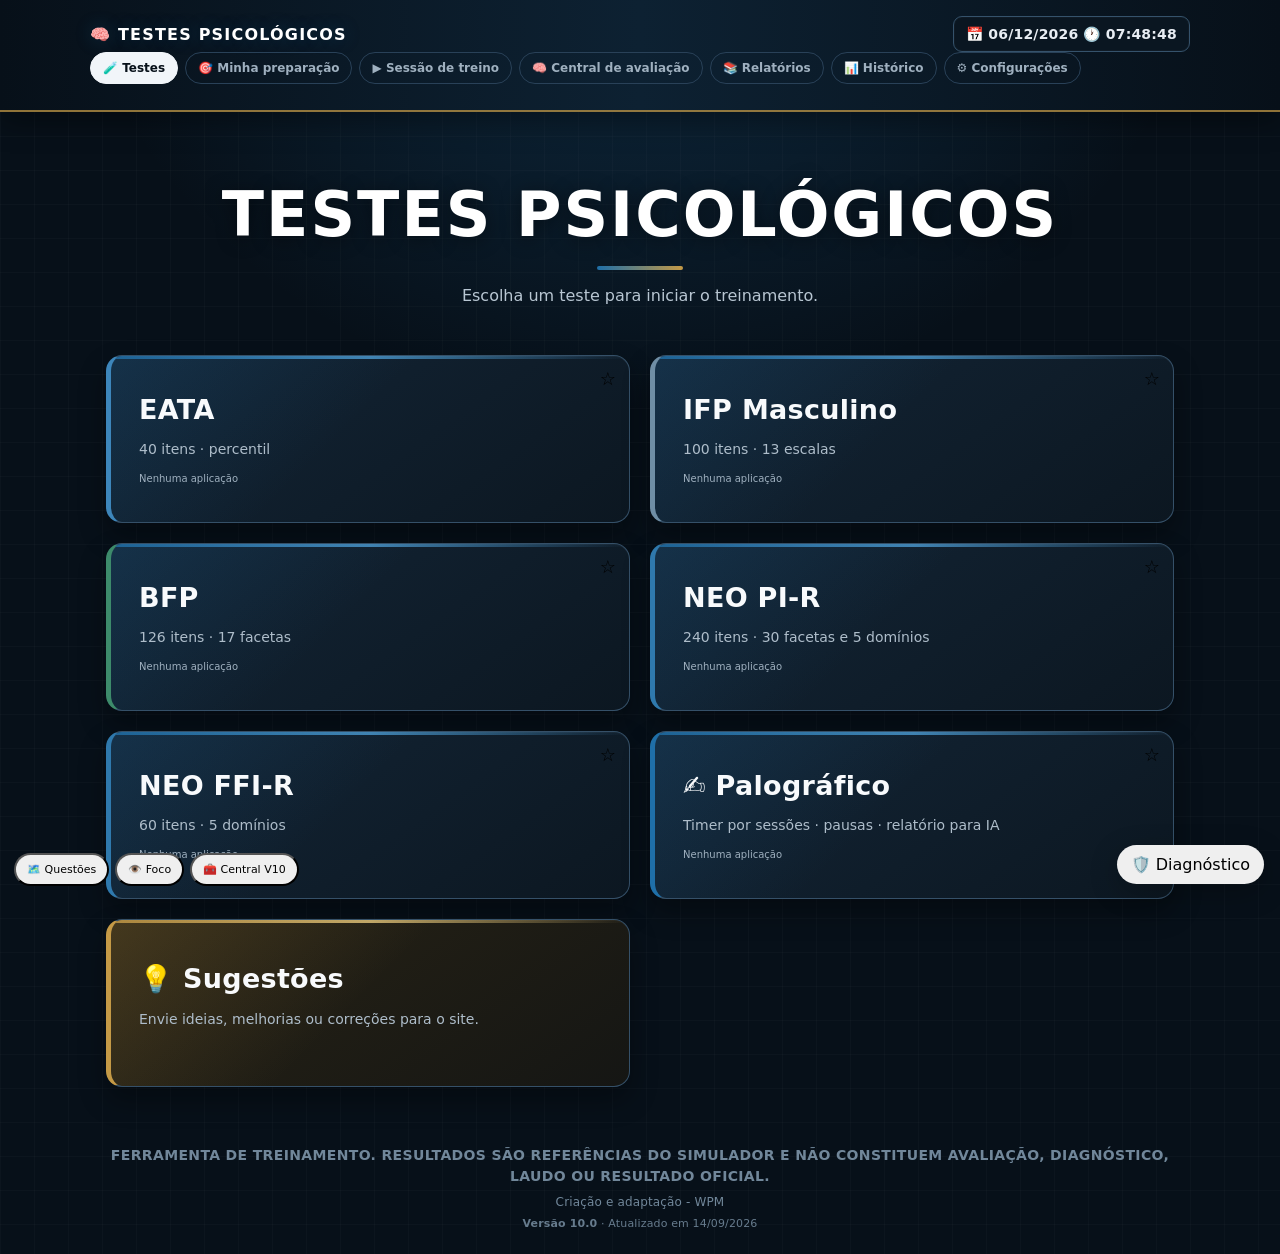
==== commit a34c60b3: "Add files via upload" ====
--- a/index.html
+++ b/index.html
@@ -681,6 +681,302 @@
 /* ===== V9: Central de Avaliação, qualidade e demonstração ===== */
 .eval-grid{display:grid;grid-template-columns:repeat(auto-fit,minmax(220px,1fr));gap:10px}.eval-card{border:1px solid var(--line);background:var(--surface2);border-radius:12px;padding:12px}.eval-card label{display:flex;gap:8px;align-items:flex-start}.eval-card input[type=checkbox]{width:auto;margin-top:3px}.quality-chip{display:inline-block;padding:4px 8px;border-radius:999px;font-size:10px;font-weight:900;border:1px solid var(--line);margin-top:5px}.quality-good{background:rgba(53,174,98,.12)}.quality-warn{background:rgba(210,157,42,.14)}.quality-bad{background:rgba(204,67,67,.13)}.demo-badge{display:inline-block;padding:4px 8px;border-radius:999px;background:#6b4d14;border:1px solid #9a7524;font-size:10px;font-weight:900;margin-left:6px}.master-summary{display:grid;grid-template-columns:repeat(auto-fit,minmax(150px,1fr));gap:8px;margin:10px 0}.master-summary>div{border:1px solid var(--line);border-radius:10px;padding:10px;background:var(--surface2)}.palo-session-chart{display:flex;align-items:flex-end;gap:8px;height:170px;padding:16px 6px 2px;border-bottom:1px solid var(--line);overflow-x:auto}.palo-session-chart .pcol{min-width:42px;text-align:center;display:flex;flex-direction:column;justify-content:flex-end;height:100%}.palo-session-chart .pbar{width:26px;margin:0 auto 5px;border-radius:6px 6px 2px 2px;background:currentColor;opacity:.75;min-height:4px}.vfooter-meta{margin-top:8px;font-size:11px;opacity:.9}.quality-list{margin:8px 0 0;padding-left:18px}.quality-list li{margin:3px 0}
 </style></head><body><div class="toolbar"><button onclick="window.print()">💾 Salvar / imprimir PDF</button></div><div class="cover"><h1>${title}</h1><p>ID ${reportId(x)} · ${esc(x.date||'')}</p><p>Documento de treinamento e acompanhamento. Não constitui laudo psicológico.</p></div>${bars?`<div class="chart"><h2>Perfil visual dos resultados</h2>${bars}</div>`:''}<pre>${safe}</pre><script>setTimeout(()=>window.print(),350)<\/script>
+
+
+</body></html>`);w.document.close()}
+function generateAIReportPDF(x){pdfWindow(x,true)}
+function generateSummaryPDF(x){pdfWindow(x,false)}
+function done(t,x,n){x.test=t;x.schemaVersion=DATA_SCHEMA_VERSION;x.time=x.time??elapsed();x.qa=collectQA();x.selectedCount=n;x.reportId=reportId(x);let h=hist(t);h.unshift(x);save(t,h);clearDraft(t);result(x);let c=cfg();if(c.autoclear){document.querySelectorAll('input[type=radio]').forEach(z=>z.checked=false);prog(n)}if(!c.keep){$('#name').value='';$('#age').value=''}}
+function result(x){const ql=reportQuality(x);let rows=(x.details||[]).map(d=>`<tr><td>${esc(d.name)}</td><td>${d.score??'—'}</td><td>${d.pct??'—'}</td><td>${d.t??'—'}</td><td>${esc(d.classif||'—')}</td><td>${esc(d.ref||'')}</td><td>${esc(displayStatus(d.out||''))}</td></tr>`).join('');$('#res').innerHTML=`<div class="panel"><h2>Resultado objetivo: <span class="${statusClass(x.out)}">${esc(displayStatus(x.out))}</span></h2><p>${esc(x.summary||'')}</p><div class="metrics"><div class="metric"><small>Qualidade</small><strong style="font-size:14px">${ql.level}</strong></div><div class="metric"><small>Respondidas</small><strong>${ql.answered}/${ql.expected}</strong></div><div class="metric"><small>Média/resposta</small><strong>${ql.avg!=null?ql.avg.toFixed(1)+'s':'—'}</strong></div><div class="metric"><small>ID</small><strong style="font-size:11px">${reportId(x)}</strong></div></div>${ql.reasons.length?`<div class="errbox">⚠️ ${esc(ql.reasons.join(' · '))}${ql.partial?' · Para análise por IA, a estimativa deve ser INCONCLUSIVA.':''}</div>`:''}<div class="tablewrap" style="margin-top:12px"><table><tr><th>Escala/Faceta</th><th>Valor bruto</th><th>Percentil</th><th>Escore T</th><th>Classificação</th><th>Referência</th><th>Status</th></tr>${rows}</table></div>${drawBars(x.details)}<div class="actions" style="margin-top:16px"><button class="primary" id="copyAIReport">🤖 Copiar relatório para IA</button><button class="secondary" id="downloadAIReport">📄 TXT completo</button><button class="secondary" id="summaryPDF">📘 PDF resumido</button><button class="secondary" id="pdfAIReport">📕 PDF completo para IA</button></div><p class="note">O PDF completo contém prompt, resultados, perguntas e respostas integrais e tempos por questão quando registrados.</p></div>`;$('#copyAIReport').onclick=()=>copyAIReport(x);$('#downloadAIReport').onclick=()=>downloadAIReport(x);$('#summaryPDF').onclick=()=>generateSummaryPDF(x);$('#pdfAIReport').onclick=()=>generateAIReportPDF(x)}
+function compareSelected(test,idxs){const h=hist(test),sel=idxs.map(i=>h[i]).filter(Boolean);if(sel.length<2){alert('Selecione pelo menos duas aplicações.');return}const keys=[...new Set(sel.flatMap(x=>(x.details||[]).map(d=>d.name)))];const table=`<div class="panel"><h3>📈 Comparação selecionada</h3><div class="tablewrap"><table><tr><th>Escala/Faceta</th>${sel.map(x=>`<th>${esc(x.date)}</th>`).join('')}</tr>${keys.map(k=>`<tr><td>${esc(k)}</td>${sel.map(x=>{const d=(x.details||[]).find(z=>z.name===k),v=d?(d.pct??d.score):'—';return`<td>${v}</td>`}).join('')}</tr>`).join('')}</table></div><div class="actions"><button class="secondary" id="copyCompare">🤖 Copiar comparação para IA</button></div></div>`;$('#compareArea').innerHTML=table;$('#copyCompare').onclick=()=>{const txt=[comparisonPrompt(),''].concat(sel.map(x=>buildSummaryReport(x))).join('\n\n'+'='.repeat(60)+'\n\n');fallbackCopy(txt)}}
+function history(t){let h=hist(t),b=$('#hist');if(!h.length){b.innerHTML='<div class="panel">Nenhum resultado salvo.</div>';return}let nums=h.map(x=>+x.total).filter(Number.isFinite);b.innerHTML=`<div class="stats"><div class="metric"><small>Aplicações</small><strong>${h.length}</strong></div><div class="metric"><small>Completas</small><strong>${h.filter(x=>!reportQuality(x).partial).length}</strong></div><div class="metric"><small>Parciais</small><strong>${h.filter(x=>reportQuality(x).partial).length}</strong></div><div class="metric"><small>Último</small><strong>${esc(displayStatus(h[0].out))}</strong></div></div><div class="panel" style="margin-top:12px"><div class="actions"><button class="secondary" id="compareChosen">📊 Comparar selecionados</button></div><div class="tablewrap"><table><tr><th>Comparar</th><th>Data</th><th>Resultado</th><th>Qualidade</th><th>Itens</th><th>Tempo</th><th>Relatórios</th><th></th></tr>${h.map((x,i)=>{const q=reportQuality(x);return`<tr><td><input type="checkbox" class="cmp" data-i="${i}"></td><td>${esc(x.date)}</td><td>${esc(displayStatus(x.out))}</td><td>${q.level}</td><td>${q.answered}/${q.expected}</td><td>${x.time!=null?fmtTime(x.time):'—'}</td><td>${x.qa?.length?`<button class="secondary sumreport" data-i="${i}">📘 Resumo</button> <button class="secondary histreport" data-i="${i}">📕 Completo</button>`:'—'}</td><td><button class="danger del" data-id="${x.id}">Excluir</button></td></tr>`}).join('')}</table></div><div id="compareArea"></div><p class="note">Selecione 2 ou mais aplicações para comparar. Relatórios antigos podem não possuir respostas ou tempos por questão.</p></div>`;b.querySelectorAll('.del').forEach(z=>z.onclick=()=>{save(t,h.filter(x=>x.id!==+z.dataset.id));history(t)});b.querySelectorAll('.histreport').forEach(z=>z.onclick=()=>generateAIReportPDF(h[+z.dataset.i]));b.querySelectorAll('.sumreport').forEach(z=>z.onclick=()=>generateSummaryPDF(h[+z.dataset.i]));$('#compareChosen').onclick=()=>compareSelected(t,[...b.querySelectorAll('.cmp:checked')].map(z=>+z.dataset.i))}
+function filterPanel(options,onApply){
+  const box=document.createElement('div');box.className='testconfig';
+  box.innerHTML=`<div class="configbar"><div><b>⚙️ Configurar teste</b><div class="configsummary">Escolha um, vários ou todos os pontos que deseja treinar.</div></div><button type="button" class="secondary" id="toggleAllFilters">Desmarcar todos</button></div><div class="filtergrid">${options.map((o,i)=>`<label class="filteropt"><input type="checkbox" class="testFilter" value="${esc(o.value)}" checked> ${esc(o.label)}</label>`).join('')}</div><div class="actions"><button type="button" class="primary" id="applyFilters">Aplicar seleção</button></div>`;
+  const prof=$('.profile');prof.parentNode.insertBefore(box,prof.nextSibling);
+  $('#toggleAllFilters').onclick=()=>{const cs=[...document.querySelectorAll('.testFilter')],all=cs.every(x=>x.checked);cs.forEach(x=>x.checked=!all);$('#toggleAllFilters').textContent=all?'Selecionar todos':'Desmarcar todos'};
+  $('#applyFilters').onclick=()=>{const sel=[...document.querySelectorAll('.testFilter:checked')].map(x=>x.value);if(!sel.length){alert('Selecione pelo menos um ponto.');return}onApply(sel)};
+}
+function renderSubset(list,selected,key,vals,labs,meta=false){
+  const rows=list.map((q,i)=>({q,i})).filter(x=>selected.includes(String(key(x.q,x.i))));
+  $('#qs').innerHTML=rows.map(({q,i})=>`<div class="q"><div class="qt">${q.n||i+1}. ${esc(q.text||q)}</div>${meta&&q.facet?`<div class="qm">${esc(q.domain||'')} · ${esc(q.facet)}</div>`:''}<div class="opts">${vals.map((v,j)=>`<input type="radio" name="q${i}" id="q${i}_${v}" value="${v}"><label for="q${i}_${v}">${labs[j]}</label>`).join('')}</div></div>`).join('');
+  currentCount=list.length;startTimer(currentTest,list.length);return rows.map(x=>x.i);
+}
+function validIndices(indices,needSex=false){
+ const name=$('#name')?$('#name').value.trim():'',age=$('#age')?$('#age').value:'',sex=$('#sex')?$('#sex').value:'';if(!name||!age){alert('Preencha nome e idade.');return null}
+ const miss=indices.filter(i=>!document.querySelector(`input[name=q${i}]:checked`));if(miss.length){showMissingOriginal(miss);return null}clearMissing();
+ const a=[];indices.forEach(i=>a[i]=Number(document.querySelector(`input[name=q${i}]:checked`).value));return{name,age,sex,a,time:elapsed()};
+}
+function showMissingOriginal(miss){let e=$('#missingMsg');if(!e){e=document.createElement('div');e.id='missingMsg';e.className='errbox';const a=$('.actions');if(a)a.insertAdjacentElement('afterend',e)}e.style.display='block';const nums=miss.map(i=>{const q=document.querySelector(`input[name=q${i}]`);return q?q.closest('.q').querySelector('.qt').textContent.split('.')[0]:i+1});e.textContent=nums.length===1?'⚠️ Questão '+nums[0]+' não respondida.':'⚠️ Questões não respondidas: '+nums.join(', ')+'.';e.scrollIntoView({behavior:'smooth',block:'center'})}
+
+const TEST_DETAILS={
+eata:`<div class="panel testdetails"><h2>📘 Detalhes do EATA</h2><p>O EATA é apresentado neste sistema como um instrumento de treino relacionado a <b>tendências comportamentais/agressividade</b>, conforme o conteúdo e as escalas existentes nesta base. O objetivo prático é familiarizar você com o formato das questões, responder com atenção e observar o resultado conforme as tabelas disponíveis no simulador.</p><h3>O que o resultado mostra</h3><ul><li><b>Pontuação bruta:</b> soma dos pontos obtidos.</li><li><b>Percentil:</b> posição do resultado em relação à tabela normativa disponível.</li><li><b>Treino por escala:</b> permite trabalhar somente os grupos selecionados em “Configurar teste”.</li></ul><p>No arquivo atual, a conversão normativa disponível permite apresentar o <b>percentil do resultado total</b>. Nos treinos parciais, as escalas mostram pontuação bruta; não é calculado um percentil parcial sem tabela normativa correspondente.</p><div class="detailwarn"><b>Nota:</b> utilize os resultados para acompanhamento de treino e familiarização. As classificações apresentadas são referências internas do simulador.</div></div>`,
+ifp:`<div class="panel testdetails"><h2>📘 Detalhes do IFP Masculino</h2><p>O IFP trabalha diferentes <b>necessidades e características de personalidade</b>. Nesta versão, as questões são organizadas pelas escalas existentes na planilha, permitindo treinar uma, várias ou todas.</p><h3>Escalas disponíveis</h3><p>${D.ifpScales.map(s=>`<b>${esc(s.name)}</b>`).join(' · ')}</p><h3>Como interpretar o treino</h3><ul><li><b>Valor bruto:</b> soma das respostas pertencentes à escala.</li><li><b>Percentil:</b> conversão feita pela tabela existente na base.</li><li><b>Dentro/Inaptos no treino parcial:</b> indica apenas se as escalas selecionadas ficaram dentro dos critérios configurados no sistema.</li></ul><p>Resultados de personalidade devem ser interpretados como um conjunto. Uma escala isolada não representa, sozinha, o perfil psicológico de uma pessoa.</p><div class="detailwarn"><b>Evite tentar “decorar” respostas.</b> Em inventários de personalidade, coerência e resposta espontânea são mais úteis para o treino do que tentar produzir artificialmente um perfil.</div></div>`,
+bfp:`<div class="panel testdetails"><h2>📘 Detalhes da BFP</h2><p>A BFP — Bateria Fatorial de Personalidade — organiza características de personalidade em grandes fatores e respectivas <b>facetas</b>. O sistema permite selecionar as facetas cadastradas na planilha para treino específico.</p><h3>O que observar</h3><ul><li>O resultado por faceta representa o conjunto das respostas ligadas àquela característica.</li><li>Itens invertidos são corrigidos automaticamente pelo sistema.</li><li>O treino parcial considera somente as facetas escolhidas.</li></ul><p>Personalidade não deve ser reduzida a “quanto maior, melhor”. Dependendo da característica avaliada, resultados muito altos ou muito baixos podem ter significados diferentes; por isso o sistema compara com as faixas de referência que constam na sua base.</p><div class="detailwarn"><b>Nota:</b> as classificações do treino indicam apenas a relação do resultado com os parâmetros configurados no simulador.</div></div>`,
+neo:`<div class="panel testdetails"><h2>📘 Detalhes do NEO PI-R</h2><p>O NEO PI-R é um inventário amplo de personalidade baseado no modelo dos <b>Cinco Grandes Fatores</b>. Nesta base ele possui <b>240 itens</b>, distribuídos em <b>30 facetas</b> e <b>5 domínios</b>.</p><h3>Os cinco domínios</h3><ul><li><b>Neuroticismo:</b> tendências relacionadas à reatividade e estabilidade emocional.</li><li><b>Extroversão:</b> interação social, energia e expressão interpessoal.</li><li><b>Abertura:</b> receptividade a experiências, ideias e interesses.</li><li><b>Amabilidade:</b> aspectos da relação e cooperação com outras pessoas.</li><li><b>Conscienciosidade:</b> organização, disciplina e orientação para objetivos.</li></ul><h3>Resultado</h3><p>Quando a tabela correspondente está disponível, o sistema apresenta <b>valor bruto, percentil, escore T e classificação</b>. O filtro permite estudar facetas específicas sem precisar responder às 240 questões.</p><div class="detailwarn"><b>Leitura correta:</b> uma faceta isolada não define aptidão psicológica. A interpretação profissional considera o perfil completo e outros instrumentos.</div></div>`,
+neoffi:`<div class="panel testdetails"><h2>📘 Detalhes do NEO FFI-R</h2><p>O NEO FFI-R é uma versão mais breve do modelo dos <b>Cinco Grandes Fatores</b>. No sistema são <b>60 itens</b> distribuídos entre Neuroticismo, Extroversão, Abertura, Amabilidade e Conscienciosidade.</p><h3>Diferença prática para o NEO PI-R</h3><p>O NEO FFI-R oferece uma visão mais sintética dos cinco domínios, enquanto o NEO PI-R permite detalhamento por facetas. Por isso, o FFI-R é útil no simulador para um treino mais curto.</p><h3>Resultado</h3><p>A base permite exibir, quando disponível, <b>valor bruto, percentil, escore T e classificação</b> de cada domínio. Também é possível selecionar apenas um ou alguns domínios em “Configurar teste”.</p><div class="detailwarn"><b>Nota:</b> o simulador é destinado à familiarização e ao acompanhamento do treinamento; suas classificações são apenas referências internas.</div></div>`};
+function setTestDetails(t){const e=$('#details');if(e)e.innerHTML=TEST_DETAILS[t]||'<div class="panel">Sem detalhes adicionais cadastrados.</div>'}
+const pct=(o,s)=>o[String(s)]??o[s]??null,ok=(p,c)=>(c.min==null||p>=c.min)&&(c.max==null||p<=c.max);
+function eata(){
+ shell('EATA',40);setTestDetails('eata');let indices=[...Array(40).keys()];
+ const opts=D.eataScales.map((ids,i)=>({value:String(i),label:'Escala '+(i+1)}));
+ filterPanel(opts,sel=>{indices=[...new Set(sel.flatMap(x=>D.eataScales[+x]))].sort((a,b)=>a-b);renderSubset(D.eataQ,sel,(q,i)=>String(D.eataScales.findIndex(ids=>ids.includes(i))),[0,1,2],['0 · Nunca/raramente','1 · Às vezes','2 · Muito frequentemente']);progSubset(indices)});
+ $('#qs').innerHTML=qs(D.eataQ,[0,1,2],['0 · Nunca/raramente','1 · Às vezes','2 · Muito frequentemente']);commonSubset('eata',()=>indices);
+ $('#calc').onclick=()=>{let v=validIndices(indices);if(!v)return;let chosen=D.eataScales.map((ids,i)=>({ids,i})).filter(x=>x.ids.some(j=>indices.includes(j)));let s=chosen.map(x=>x.ids.reduce((a,i)=>a+(v.a[i]??0),0)),total=s.reduce((a,b)=>a+b,0);let full=indices.length===40,p=full?pct(D.eataPct,total):null,out=full?(p<60?'APTO':'INAPTO'):'TREINO PARCIAL';let details=s.map((x,k)=>({name:'Escala '+(chosen[k].i+1),score:x,pct:'—',classif:'Pontuação bruta'}));if(full)details.unshift({name:'EATA · Resultado total',score:total,pct:p,classif:p<60?'Dentro do critério':'Fora do critério',ref:'Percentil total < 60',out});done('eata',{id:Date.now(),date:new Date().toLocaleString('pt-BR'),name:v.name,age:v.age,total,pct:p,out,summary:full?`${total} pontos · percentil ${p} · ${out}`:`Treino parcial · ${indices.length} questões · pontuação bruta por escala (a tabela disponível só permite percentil no teste completo)`,details},indices.length)}
+}
+function ifp(){
+ shell('IFP Masculino',100);setTestDetails('ifp');let indices=[...Array(100).keys()];const opts=D.ifpScales.map(s=>({value:s.name,label:s.name}));
+ filterPanel(opts,sel=>{indices=[...new Set(D.ifpScales.filter(s=>sel.includes(s.name)).flatMap(s=>s.idx))].sort((a,b)=>a-b);renderSubset(D.ifpQ,sel,(q,i)=>{const sc=D.ifpScales.find(s=>s.idx.includes(i));return sc?sc.name:''},[1,2,3,4,5,6,7],['1','2','3','4','5','6','7'],true);progSubset(indices)});
+ $('#qs').innerHTML=qs(D.ifpQ,[1,2,3,4,5,6,7],['1','2','3','4','5','6','7'],true);commonSubset('ifp',()=>indices);
+ $('#calc').onclick=()=>{let v=validIndices(indices);if(!v)return;let chosen=D.ifpScales.filter(s=>s.idx.some(i=>indices.includes(i)));let d=chosen.map(s=>{let raw=s.idx.reduce((a,i)=>a+(v.a[i]??0),0),p=pct(s.lookup,raw),good=ok(p,s.crit);return{name:s.name,score:raw,pct:p,out:good?'APTO':'INAPTO',ref:s.ref,group:s.group}});let full=chosen.length===D.ifpScales.length,g1=d.filter(x=>x.group==='I'&&x.out==='APTO').length,g2=d.filter(x=>x.group==='II'&&x.out==='APTO').length,out=full?(g1>=6&&g2>=5?'APTO':'INAPTO'):'TREINO PARCIAL';done('ifp',{id:Date.now(),date:new Date().toLocaleString('pt-BR'),name:v.name,age:v.age,total:g1+g2,out,summary:full?`Grupo I ${g1}/6 · Grupo II ${g2}/7`:`Treino parcial · ${chosen.length} escala(s) · ${d.filter(x=>x.out==='APTO').length}/${d.length} dentro do critério`,details:d},indices.length)}
+}
+function refPass(p,min,max){function one(rule){if(!rule)return true;if(rule.op==='>=')return p>=rule.v;if(rule.op==='>')return p>rule.v;if(rule.op==='<=')return p<=rule.v;if(rule.op==='<')return p<rule.v;return p===rule.v}return one(min)&&one(max)}
+function bfp(){
+ shell('BFP',126);setTestDetails('bfp');let indices=[...Array(126).keys()];const opts=EXTRA.bfpSpecs.map(s=>({value:s.name,label:s.name+' · '+s.domain}));
+ filterPanel(opts,sel=>{indices=EXTRA.bfpQ2.map((q,i)=>sel.includes(q.facet)?i:null).filter(i=>i!==null);renderSubset(EXTRA.bfpQ2,sel,q=>q.facet,[1,2,3,4,5,6,7],['1','2','3','4','5','6','7'],true);progSubset(indices)});
+ $('#qs').innerHTML=qs(EXTRA.bfpQ2,[1,2,3,4,5,6,7],['1','2','3','4','5','6','7'],true);commonSubset('bfp',()=>indices);
+ $('#calc').onclick=()=>{const v=validIndices(indices);if(!v)return;const chosen=EXTRA.bfpSpecs.filter(s=>indices.some(i=>EXTRA.bfpQ2[i].facet===s.name)),facetPoints={};indices.forEach(i=>{const q=EXTRA.bfpQ2[i],points=q.factor===-1?8-v.a[i]:v.a[i];(facetPoints[q.facet]??=[]).push(points)});const d=chosen.map(s=>{const arr=facetPoints[s.name]||[];let score=arr.reduce((a,b)=>a+b,0)/(arr.length||1);score=Number(score.toFixed(2));const good=score>=s.min&&score<=s.max;return{name:s.name,domain:s.domain,score,pct:score,ref:s.min+' a '+s.max,out:good?'DENTRO':'FORA'}});const inside=d.filter(x=>x.out==='DENTRO').length,full=chosen.length===EXTRA.bfpSpecs.length;done('bfp',{id:Date.now(),date:new Date().toLocaleString('pt-BR'),name:v.name,age:v.age,total:inside,out:full?(d.length&&inside===d.length?'APTO':'INAPTO'):'TREINO PARCIAL',summary:`${full?'Resultado completo':'Treino parcial'}: ${inside}/${d.length} dentro da faixa indicada.`,details:d},indices.length)}
+}
+function normGet(testid,varid,tableid,raw){return EXTRA.norms2[String(testid)+'|'+String(varid)+'|'+String(tableid)+'|'+String(raw)]||{}}
+function neo(){
+ shell('NEO PI-R',240,true);setTestDetails('neo');let indices=[...Array(240).keys()];const opts=EXTRA.neoFacets2.map(s=>({value:s.code,label:s.code+' · '+s.name}));
+ filterPanel(opts,sel=>{indices=D.neoQ.map((q,i)=>sel.includes(q.facet)?i:null).filter(i=>i!==null);renderSubset(D.neoQ,sel,q=>q.facet,[0,1,2,3,4],['DF','D','N','C','CF'],true);progSubset(indices)});
+ $('#qs').innerHTML=qs(D.neoQ,[0,1,2,3,4],['DF','D','N','C','CF'],true);commonSubset('neo',()=>indices);
+ $('#calc').onclick=()=>{const v=validIndices(indices,true);if(!v)return;const facets={},domains={};indices.forEach(i=>{const q=D.neoQ[i],val=q.factor===-1?4-v.a[i]:v.a[i];(facets[q.facet]??=[]).push(val);domains[q.domain]=(domains[q.domain]||0)+val});const tableid=v.sex,chosen=EXTRA.neoFacets2.filter(s=>facets[s.code]);const d=chosen.map(s=>{const raw=(facets[s.code]||[]).reduce((a,b)=>a+b,0),n=normGet(1,s.varid,tableid,raw),p=n.pct??'—';return{name:s.code+' · '+s.name,score:raw,pct:p,t:n.t??'—',ref:(s.min?s.min.op+s.min.v:'-')+' / '+(s.max?s.max.op+s.max.v:'-'),out:(typeof p==='number'&&refPass(p,s.min,s.max))?'DENTRO':(typeof p==='number'?'FORA':'—'),classif:EXTRA.classes2[String(n.classid)]||'—'}});let full=indices.length===240;done('neo',{id:Date.now(),date:new Date().toLocaleString('pt-BR'),name:v.name,age:v.age,total:null,out:full?(d.length&&d.every(x=>x.out==='DENTRO')?'APTO':'INAPTO'):'TREINO PARCIAL',summary:full?'Resultado completo com valor bruto, percentil, escore T e classificação.':`Treino parcial · ${chosen.length} faceta(s) · ${d.filter(x=>x.out==='DENTRO').length}/${d.length} dentro do critério.`,details:d},indices.length)}
+}
+function neoffi(){
+ shell('NEO FFI-R',60,true);setTestDetails('neoffi');let indices=[...Array(60).keys()];const opts=EXTRA.neoffiDomains.map(s=>({value:s.name,label:s.name}));
+ filterPanel(opts,sel=>{indices=EXTRA.neoffiQ.map((q,i)=>sel.includes(q.domain)?i:null).filter(i=>i!==null);renderSubset(EXTRA.neoffiQ,sel,q=>q.domain,[0,1,2,3,4],['DF','D','N','C','CF'],true);progSubset(indices)});
+ $('#qs').innerHTML=qs(EXTRA.neoffiQ,[0,1,2,3,4],['DF','D','N','C','CF'],true);commonSubset('neoffi',()=>indices);
+ $('#calc').onclick=()=>{const v=validIndices(indices,true);if(!v)return;const domains={};indices.forEach(i=>{const q=EXTRA.neoffiQ[i],val=q.factor===-1?4-v.a[i]:v.a[i];domains[q.domain]=(domains[q.domain]||0)+val});const tableid=+v.sex+3,chosen=EXTRA.neoffiDomains.filter(s=>domains[s.name]!=null),d=chosen.map(s=>{const raw=domains[s.name]||0,n=normGet(2,s.varid,tableid,raw),p=n.pct??'—';return{name:s.name,score:raw,pct:p,t:n.t??'—',classif:EXTRA.classes2[String(n.classid)]||'—',ref:(s.min?s.min.op+s.min.v:'-')+' / '+(s.max?s.max.op+s.max.v:'-'),out:(typeof p==='number'&&refPass(p,s.min,s.max))?'DENTRO':(typeof p==='number'?'FORA':'—')}});let full=indices.length===60;done('neoffi',{id:Date.now(),date:new Date().toLocaleString('pt-BR'),name:v.name,age:v.age,total:null,out:full?(d.length&&d.every(x=>x.out==='DENTRO')?'APTO':'INAPTO'):'TREINO PARCIAL',summary:full?'Resultado dos 5 domínios com valor bruto, percentil, escore T e classificação.':`Treino parcial · ${chosen.length} domínio(s) · ${d.filter(x=>x.out==='DENTRO').length}/${d.length} dentro do critério.`,details:d},indices.length)}
+}
+function progSubset(indices){let x=indices.filter(i=>document.querySelector(`input[name=q${i}]:checked`)).length;$('#pt').textContent=`${x} de ${indices.length} respondidas`;$('#pb').style.width=(indices.length?x/indices.length*100:0)+'%'}
+function commonSubset(t,getIndices){const q=$('#qs');q.addEventListener('change',e=>{const now=Date.now();beginTimerOnFirstAnswer();if(e.target?.matches('input[type=radio]')){responseTimes[e.target.name]=Math.max(0.1,(now-(lastAnswerAt||testStart||now))/1000);lastAnswerAt=now;}progSubset(getIndices());saveDraft()});$('#clear').onclick=()=>{document.querySelectorAll('input[type=radio]').forEach(x=>x.checked=false);progSubset(getIndices());$('#res').innerHTML='';clearDraft(t);startTimer(t,currentCount)};document.querySelectorAll('.tabs button').forEach(b=>b.onclick=()=>{document.querySelectorAll('.tabs button').forEach(x=>x.classList.remove('active'));b.classList.add('active');$('#test').classList.toggle('hidden',b.dataset.tab!=='test');$('#details').classList.toggle('hidden',b.dataset.tab!=='details');$('#hist').classList.toggle('hidden',b.dataset.tab!=='hist');if(b.dataset.tab==='hist')history(t)});const c=appCfg();if($('#name')&&c.name)$('#name').value=c.name;if($('#age')&&c.age)$('#age').value=c.age;startTimer(t,currentCount)}
+
+function displayStatus(x){const z=String(x||'').toUpperCase();if(z==='APTO'||z==='DENTRO'||z==='DENTRO DO PERFIL'||z==='CALCULADO')return 'APTO';if(z==='INAPTO'||z==='FORA'||z==='REVISAR')return 'INAPTO';return z;}
+
+function statusClass(x){
+  const z=String(x||'').toUpperCase();
+  if(z.includes('INAPTO')||z.includes('FORA')||z.includes('REVISAR')) return 'bad';
+  if(z.includes('APTO')||z.includes('DENTRO')) return 'ok';
+  return '';
+}
+
+function deleteGeneralResult(test,id){
+  if(!confirm('Excluir este resultado do histórico?')) return;
+  const arr=hist(test).filter(x=>String(x.id)!==String(id));
+  store.setItem('psy_'+test,JSON.stringify(arr));
+  generalHistory();
+}
+function allApplications(){const names={eata:'EATA',ifp:'IFP Masculino',bfp:'BFP',neo:'NEO PI-R',neoffi:'NEO FFI-R',palo:'Palográfico'};let all=[];Object.keys(names).forEach(t=>hist(t).forEach(x=>all.push({...x,test:t,testName:names[t]})));return all.sort((a,b)=>(b.id||0)-(a.id||0))}
+function trendHTML(items){const vals=items.map(x=>{const d=(x.details||[])[0];return Number(d?.pct??d?.score)}).filter(Number.isFinite).slice(0,10).reverse();if(vals.length<2)return'<p class="note">São necessárias pelo menos 2 aplicações comparáveis para exibir tendência.</p>';const max=Math.max(...vals,100);return `<div class="trend">${vals.map((v,i)=>`<i style="height:${Math.max(8,v/max*100)}%" title="${v}"><span>${i+1}</span></i>`).join('')}</div><p class="note">Tendência visual das últimas aplicações usando o primeiro resultado numérico disponível. Para análise detalhada, use a comparação dentro do histórico de cada teste.</p>`}
+function reportsCenter(){const box=$('#reportsApp'),all=allApplications(),tests=['Todos',...new Set(all.map(x=>x.testName))];box.innerHTML=`<div class="panel head"><div><h1>📚 Central de Relatórios e Evolução</h1><div class="note">Relatórios arquivados a partir do histórico local.</div></div></div><div class="panel"><div class="reportfilters">${tests.map((t,i)=>`<button class="${i?'secondary':'primary'} rf" data-f="${esc(t)}">${esc(t)}</button>`).join('')}</div><div id="trendArea">${trendHTML(all)}</div></div><div id="reportList"></div>`;const render=f=>{const rows=all.filter(x=>f==='Todos'||x.testName===f);$('#reportList').innerHTML=`<div class="panel"><div class="tablewrap"><table><tr><th>Teste</th><th>Data</th><th>Qualidade</th><th>ID</th><th>Relatórios</th></tr>${rows.length?rows.map((x,i)=>`<tr><td>${esc(x.testName)}</td><td>${esc(x.date)}</td><td>${reportQuality(x).level}</td><td>${reportId(x)}</td><td>${x.qa?.length?`<button class="secondary rsum" data-id="${x.id}" data-test="${x.test}">📘 Resumo</button> <button class="secondary rfull" data-id="${x.id}" data-test="${x.test}">📕 Completo</button>`:'Legado sem respostas'}</td></tr>`).join(''):'<tr><td colspan="5">Nenhum relatório.</td></tr>'}</table></div></div>`;document.querySelectorAll('.rsum').forEach(b=>b.onclick=()=>{const x=hist(b.dataset.test).find(z=>String(z.id)===b.dataset.id);if(x)generateSummaryPDF(x)});document.querySelectorAll('.rfull').forEach(b=>b.onclick=()=>{const x=hist(b.dataset.test).find(z=>String(z.id)===b.dataset.id);if(x)generateAIReportPDF(x)});$('#trendArea').innerHTML=trendHTML(rows)};render('Todos');document.querySelectorAll('.rf').forEach(b=>b.onclick=()=>{document.querySelectorAll('.rf').forEach(z=>z.className='secondary rf');b.className='primary rf';render(b.dataset.f)})}
+function generalHistory(){
+  const names={eata:'EATA',ifp:'IFP Masculino',bfp:'BFP',neo:'NEO PI-R',neoffi:'NEO FFI-R',palo:'Palográfico'};
+  let all=[];
+  Object.keys(names).forEach(t=>hist(t).forEach(x=>all.push({...x,test:t,testName:names[t]})));
+  all.sort((a,b)=>(b.id||0)-(a.id||0));
+  const apt=all.filter(x=>String(x.out).toUpperCase()==='APTO').length;
+  const inap=all.filter(x=>String(x.out).toUpperCase()==='INAPTO').length;
+  const other=all.length-apt-inap;
+  const rate=(apt+inap)?Math.round(apt/(apt+inap)*100):0;
+  const box=$('#generalHistApp');
+  box.innerHTML=`<div class="panel head"><div><h1>📊 Histórico Geral</h1><div class="note">Resultados reunidos de todos os testes.</div></div></div>
+  <div class="stats">
+    <div class="metric"><small>Total realizado</small><strong>${all.length}</strong></div>
+    <div class="metric"><small>Aptos</small><strong class="ok">${apt}</strong></div>
+    <div class="metric"><small>Inaptos</small><strong class="bad">${inap}</strong></div>
+    <div class="metric"><small>% dentro*</small><strong>${apt+inap?rate+'%':'—'}</strong></div>
+  </div>
+  <div class="panel" style="margin-top:12px">
+    <div class="tablewrap"><table>
+      <tr><th style="width:44px"></th><th>Teste</th><th>Nome</th><th>Idade</th><th>Data</th><th>Resultado</th><th>Resumo</th></tr>
+      ${all.length?all.map(x=>`<tr><td><button class="danger" style="padding:5px 8px;font-size:14px" title="Excluir resultado" aria-label="Excluir resultado" onclick="deleteGeneralResult('${x.test}',${x.id})">🗑️</button></td><td><b>${esc(x.testName)}</b></td><td>${esc(x.name)}</td><td>${x.age??'—'}</td><td>${esc(x.date)}</td><td class="${statusClass(x.out)}"><b>${esc(displayStatus(x.out))}</b></td><td>${x.time?fmtTime(x.time):'—'}</td><td>${esc(x.summary||'')}</td></tr>`).join(''):'<tr><td colspan="8">Nenhum resultado salvo.</td></tr>'}
+    </table></div>
+    <p class="note">*A porcentagem considera apenas resultados com classificação interna de dentro ou fora do parâmetro. NEO PI-R, NEO FFI-R e resultados descritivos permanecem separados quando a planilha não fornece uma classificação global equivalente.</p>
+  </div>`;
+}
+
+// ===== PALOGRÁFICO — treino cronometrado e relatório =====
+let paloRun=null,paloInterval=null,paloAudio=null;
+function paloBeep(kind='start'){
+  try{paloAudio=paloAudio||new (window.AudioContext||window.webkitAudioContext)();const o=paloAudio.createOscillator(),g=paloAudio.createGain();o.connect(g);g.connect(paloAudio.destination);o.frequency.value=kind==='start'?880:kind==='pause'?520:330;g.gain.value=.18;o.start();o.stop(paloAudio.currentTime+(kind==='finish'?.55:.28));}catch(e){}
+}
+function fmtClock(sec){sec=Math.max(0,Math.ceil(sec));return String(Math.floor(sec/60)).padStart(2,'0')+':'+String(sec%60).padStart(2,'0')}
+function parseMMSS(v){let x=String(v||'').replace(/\D/g,'');if(!x)return 0;if(x.length<=2)return +x;let sec=+(x.slice(-2)),min=+(x.slice(0,-2)||0);return min*60+Math.min(59,sec)}
+function normalizeMMSS(el){const sec=parseMMSS(el.value);el.value=String(Math.floor(sec/60)*100+sec%60);return sec}
+function paloExplain(){return `<div class="panel testdetails"><h2>📘 Como funciona este treino</h2><p>O Palográfico é uma técnica expressiva/gráfica aplicada por psicólogo, na qual a pessoa produz traços verticais (“palos”) conforme instruções padronizadas. A avaliação profissional não depende apenas da quantidade: pode considerar produtividade e ritmo, além de características gráficas como tamanho, inclinação, espaçamento, margens, direção, pressão/qualidade do traço e organização, conforme o sistema técnico e as normas aplicáveis.</p><p><b>🎥 Vídeo explicativo:</b> <a href="https://www.youtube.com/shorts/987BgzGhM98" target="_blank" rel="noopener noreferrer">Assistir no YouTube — como funciona e para que serve o teste Palográfico</a>.</p><p>Nesta aba, o cronômetro serve <b>somente para treino</b>. Você define livremente o número de sessões, duração de cada sessão e intervalo. Um som marca início, pausa/retomada e término. Depois, informe apenas quantos palos realizou em cada sessão. Ao alterar o número de sessões no topo, os campos de resultado são atualizados automaticamente.</p><div class="detailwarn"><b>Limitação:</b> contagem de palos e ritmo, sozinhos, não permitem reproduzir a correção profissional do Palográfico nem determinar aptidão psicológica. O relatório para IA deve usar “APTO PROVÁVEL”, “INAPTO PROVÁVEL” ou “INCONCLUSIVO” apenas como estimativa educacional e deve preferir INCONCLUSIVO quando faltarem dados técnicos suficientes.</div></div>`}
+function palografico(){
+  app.innerHTML=`<div class="panel head"><div><h1>✍️ Treino Palográfico</h1><div class="note">Sessões personalizáveis, pausas, sinais sonoros e relatório.</div></div><div class="tabs"><button class="active" data-ptab="timer">Timer</button><button data-ptab="details">Como funciona</button><button data-ptab="hist">Histórico</button></div></div>
+  <div id="pTimer"><div class="panel"><div class="grid2"><label>Número de sessões<input id="pSessions" type="number" min="1" max="50" value="3"></label><label>Duração de cada sessão<input id="pWorkTime" type="text" inputmode="numeric" value="100" placeholder="Ex.: 500"><div class="timehint">Digite MMSS: 500 = 5:00 · 130 = 1:30 · 45 = 0:45</div></label><label>Tempo de pausa<input id="pPauseTime" type="text" inputmode="numeric" value="120" placeholder="Ex.: 120"><div class="timehint">Digite MMSS: 120 = 1:20 · 30 = 0:30</div></label></div><div class="actions"><button id="pStart" class="primary">▶ Iniciar sequência</button><button id="pStop" class="danger" disabled>■ Encerrar</button></div></div>
+  <div class="panel" style="text-align:center"><div id="pPhase" class="modebadge">PRONTO</div><div id="pBig" style="font-size:64px;font-weight:900;font-variant-numeric:tabular-nums;margin:15px 0">01:00</div><div id="pStatus" class="note">Sessão 1 de 3</div></div>
+  <div id="pEntries"></div><div class="panel"><label>Observações gerais<textarea id="pObs" rows="4" placeholder="Ex.: cansaço, interrupções, dificuldade para manter ritmo, condições do treino..."></textarea></label><div class="actions"><button id="pSave" class="primary">💾 Salvar treino</button><button id="pPdf" class="secondary">📕 Gerar relatório para IA</button></div></div></div>
+  <div id="pDetails" class="hidden">${paloExplain()}</div><div id="pHist" class="hidden"></div>`;
+  function build(){const n=Math.max(1,+$('#pSessions').value||1),old=[...document.querySelectorAll('.pCount')].map(x=>x.value);$('#pEntries').innerHTML=`<div class="panel"><h3>Resultados por sessão</h3><div style="display:flex;flex-wrap:wrap;gap:10px">${Array.from({length:n},(_,i)=>`<label style="width:110px;min-width:110px">Sessão ${i+1}<input class="pCount" data-i="${i}" type="number" min="0" inputmode="numeric" placeholder="Palos" value="${old[i]??''}"></label>`).join('')}</div></div>`;$('#pStatus').textContent=`Sessão 1 de ${n}`;$('#pBig').textContent=fmtClock(parseMMSS($('#pWorkTime').value))}
+  build();$('#pSessions').addEventListener('input',build);$('#pWorkTime').addEventListener('input',()=>{if(!paloRun)$('#pBig').textContent=fmtClock(parseMMSS($('#pWorkTime').value))});$('#pWorkTime').addEventListener('blur',()=>normalizeMMSS($('#pWorkTime')));$('#pPauseTime').addEventListener('blur',()=>normalizeMMSS($('#pPauseTime')));
+  document.querySelectorAll('[data-ptab]').forEach(b=>b.onclick=()=>{document.querySelectorAll('[data-ptab]').forEach(x=>x.classList.remove('active'));b.classList.add('active');$('#pTimer').classList.toggle('hidden',b.dataset.ptab!=='timer');$('#pDetails').classList.toggle('hidden',b.dataset.ptab!=='details');$('#pHist').classList.toggle('hidden',b.dataset.ptab!=='hist');if(b.dataset.ptab==='hist')paloHistory()});
+  $('#pStart').onclick=()=>startPaloSequence();$('#pStop').onclick=()=>stopPaloSequence(true);$('#pSave').onclick=()=>savePalo(false);$('#pPdf').onclick=()=>savePalo(true);
+}
+function startPaloSequence(){
+  if(paloInterval)return;const n=Math.max(1,+$('#pSessions').value||1),work=parseMMSS($('#pWorkTime').value),pause=parseMMSS($('#pPauseTime').value);if(work<=0){alert('Defina uma duração maior que zero.');return}paloRun={n,work,pause,session:1,phase:'work',remaining:work,started:Date.now(),events:[]};$('#pStart').disabled=true;$('#pStop').disabled=false;paloBeep('start');paloRun.events.push({type:'inicio',session:1,time:new Date().toISOString()});renderPaloTick();paloInterval=setInterval(()=>{paloRun.remaining--;if(paloRun.remaining<=0){if(paloRun.phase==='work'){paloBeep(paloRun.session===paloRun.n?'finish':'pause');paloRun.events.push({type:'fim_sessao',session:paloRun.session,time:new Date().toISOString()});if(paloRun.session>=paloRun.n){stopPaloSequence(false);return}if(paloRun.pause>0){paloRun.phase='pause';paloRun.remaining=paloRun.pause}else{paloRun.session++;paloRun.phase='work';paloRun.remaining=paloRun.work;paloBeep('start')}}else{paloRun.session++;paloRun.phase='work';paloRun.remaining=paloRun.work;paloBeep('start');paloRun.events.push({type:'inicio',session:paloRun.session,time:new Date().toISOString()})}}renderPaloTick()},1000)
+}
+function renderPaloTick(){if(!paloRun)return;$('#pPhase').textContent=paloRun.phase==='work'?'✍️ EXECUTANDO':'⏸️ PAUSA';$('#pBig').textContent=fmtClock(paloRun.remaining);$('#pStatus').textContent=paloRun.phase==='work'?`Sessão ${paloRun.session} de ${paloRun.n}`:`Pausa após sessão ${paloRun.session} · próxima: ${paloRun.session+1}`;document.title=`${fmtClock(paloRun.remaining)} · Palográfico`}
+function stopPaloSequence(manual){if(paloInterval){clearInterval(paloInterval);paloInterval=null}if(manual)paloBeep('finish');if(paloRun)paloRun.ended=Date.now();$('#pStart')&&($('#pStart').disabled=false);$('#pStop')&&($('#pStop').disabled=true);$('#pPhase')&&($('#pPhase').textContent=manual?'ENCERRADO':'✅ CONCLUÍDO');$('#pStatus')&&($('#pStatus').textContent=manual?'Sequência encerrada manualmente.':'Todas as sessões foram concluídas.');document.title='Testes Psicológicos'}
+function paloData(){const counts=[...document.querySelectorAll('.pCount')].map(x=>x.value===''?null:+x.value),n=Math.max(1,+$('#pSessions').value||1),work=parseMMSS($('#pWorkTime').value),pause=parseMMSS($('#pPauseTime').value),valid=counts.filter(Number.isFinite),total=valid.reduce((a,b)=>a+b,0),avg=valid.length?total/valid.length:0,range=valid.length?Math.max(...valid)-Math.min(...valid):0;return{id:Date.now(),date:new Date().toLocaleString('pt-BR'),name:appCfg().name||'Candidato',age:appCfg().age||'',sessions:n,workSec:work,pauseSec:pause,counts,obs:$('#pObs').value.trim(),total,average:avg,range,completed:valid.length===n,time:n*work+Math.max(0,n-1)*pause,out:valid.length===n?'REGISTRADO':'TREINO PARCIAL',summary:`${valid.length}/${n} sessões preenchidas · ${total} palos · média ${avg.toFixed(1)} por sessão`,details:counts.map((v,i)=>({name:`Sessão ${i+1}`,score:v??'—',classif:'—'}))}}
+function savePalo(makePdf){const d=paloData();d.test='palo';d.schemaVersion=DATA_SCHEMA_VERSION;d.reportId=reportId(d);let h=hist('palo');h.unshift(d);save('palo',h);renderDashboard();if(makePdf)paloReportPDF(d);else alert('Treino Palográfico salvo no histórico.')}
+function paloPrompt(d){return `PROMPT PARA ANÁLISE POR IA\n\nAtue como profissional com conhecimento técnico em avaliação psicológica e concursos da área policial. Analise este registro SOMENTE como material educacional de treinamento do Palográfico. Não produza laudo, diagnóstico ou decisão oficial.\n\nPrimeiro avalie se os dados são suficientes. A simples quantidade de palos e o ritmo entre sessões NÃO reproduzem a correção profissional do Palográfico, que pode exigir análise gráfica e normas técnicas. Se os dados forem insuficientes, classifique obrigatoriamente como INCONCLUSIVO. Se houver dados técnicos suficientes no relatório, use apenas como estimativa: APTO PROVÁVEL, INAPTO PROVÁVEL ou INCONCLUSIVO, com grau de confiança. Nunca invente pontos de corte ou critérios de banca.\n\nExplique produtividade, regularidade/oscilação entre sessões e possíveis efeitos de fadiga ou aceleração, sempre distinguindo dado observado de hipótese. Se houver imagem/folha do teste anexada posteriormente, explique que a avaliação visual por IA continua não substituindo mensuração e interpretação por psicólogo habilitado.\n\nAo final apresente: 1) classificação estimada; 2) confiança; 3) dados objetivos; 4) padrão entre sessões; 5) pontos favoráveis; 6) pontos de atenção; 7) limitações; 8) conclusão. Finalize lembrando que somente avaliação profissional, com instrumento e normas apropriados, pode estabelecer aptidão real.`}
+function paloReportText(d){return `RELATÓRIO DE TREINAMENTO — PALOGRÁFICO\n====================================\n\n${paloPrompt(d)}\n\nDADOS DO TREINO\nData: ${d.date}\nCandidato: ${appCfg().hidePersonal?'Candidato':d.name}\nSessões planejadas: ${d.sessions}\nDuração por sessão: ${fmtClock(d.workSec)}\nPausa entre sessões: ${fmtClock(d.pauseSec)}\nSessões com contagem preenchida: ${d.counts.filter(Number.isFinite).length}/${d.sessions}\nTotal de palos informados: ${d.total}\nMédia por sessão: ${d.average.toFixed(1)}\nAmplitude entre sessões: ${d.range}\n\nRESULTADOS POR SESSÃO\n${d.counts.map((x,i)=>`Sessão ${i+1}: ${Number.isFinite(x)?x:'não informado'} palos`).join('\n')}\n\nOBSERVAÇÕES GERAIS\n${d.obs||'Nenhuma.'}\n\nAVISO\nEste relatório registra um treino. A contagem de palos não contém, por si só, os elementos necessários para correção profissional do Palográfico. Uma classificação de IA é apenas estimativa educacional e pode ser INCONCLUSIVA. Aptidão psicológica real somente pode ser determinada no contexto apropriado por psicólogo habilitado.`}
+function paloReportPDF(d){const text=paloReportText(d),w=window.open('','_blank');if(!w){alert('Permita pop-ups para gerar o PDF.');return}w.document.write(`<html><head><title>Relatório Palográfico</title><style>body{font-family:Arial,sans-serif;max-width:820px;margin:35px auto;padding:0 25px;color:#111}h1{font-size:22px}pre{white-space:pre-wrap;font:13px/1.5 Arial,sans-serif}button{padding:10px 16px;margin-bottom:18px}@media print{button{display:none}}
+.prepgrid{display:grid;grid-template-columns:repeat(4,1fr);gap:10px}.calgrid{display:grid;grid-template-columns:repeat(7,1fr);gap:5px}.calday{min-height:62px;border:1px solid var(--line);border-radius:8px;padding:6px;font-size:11px;background:#111820}.calday b{display:block;font-size:12px}.calday.has{box-shadow:inset 0 0 0 1px #71879a}.caldot{display:block;white-space:nowrap;overflow:hidden;text-overflow:ellipsis;margin-top:3px}.paloTrend{display:flex;align-items:end;gap:7px;height:150px;padding:15px 4px 25px}.paloTrend .col{flex:1;min-width:28px;text-align:center}.paloTrend .bar{background:#71879a;border-radius:6px 6px 0 0;min-height:4px}.paloTrend small{display:block;margin-top:5px;font-size:9px}.timehint{font-size:11px;color:#71879a;margin-top:4px}@media(max-width:720px){.prepgrid{grid-template-columns:repeat(2,1fr)}.calday{min-height:52px;padding:4px}}
+.mainnav{display:flex;gap:7px;overflow-x:auto;padding-top:0;padding-bottom:10px;scrollbar-width:none}.mainnav::-webkit-scrollbar{display:none}.navbtn{white-space:nowrap;background:transparent;border:1px solid var(--line);color:var(--muted);padding:8px 12px;border-radius:999px;font-weight:800;font-size:12px}.navbtn.active{background:var(--text);color:var(--bg);border-color:var(--text)}@media(max-width:720px){.top{padding-bottom:8px}.mainnav{padding-left:12px;padding-right:12px}.navbtn{padding:8px 10px;font-size:11px}}
+
+/* ===== V9: Central de Avaliação, qualidade e demonstração ===== */
+.eval-grid{display:grid;grid-template-columns:repeat(auto-fit,minmax(220px,1fr));gap:10px}.eval-card{border:1px solid var(--line);background:var(--surface2);border-radius:12px;padding:12px}.eval-card label{display:flex;gap:8px;align-items:flex-start}.eval-card input[type=checkbox]{width:auto;margin-top:3px}.quality-chip{display:inline-block;padding:4px 8px;border-radius:999px;font-size:10px;font-weight:900;border:1px solid var(--line);margin-top:5px}.quality-good{background:rgba(53,174,98,.12)}.quality-warn{background:rgba(210,157,42,.14)}.quality-bad{background:rgba(204,67,67,.13)}.demo-badge{display:inline-block;padding:4px 8px;border-radius:999px;background:#6b4d14;border:1px solid #9a7524;font-size:10px;font-weight:900;margin-left:6px}.master-summary{display:grid;grid-template-columns:repeat(auto-fit,minmax(150px,1fr));gap:8px;margin:10px 0}.master-summary>div{border:1px solid var(--line);border-radius:10px;padding:10px;background:var(--surface2)}.palo-session-chart{display:flex;align-items:flex-end;gap:8px;height:170px;padding:16px 6px 2px;border-bottom:1px solid var(--line);overflow-x:auto}.palo-session-chart .pcol{min-width:42px;text-align:center;display:flex;flex-direction:column;justify-content:flex-end;height:100%}.palo-session-chart .pbar{width:26px;margin:0 auto 5px;border-radius:6px 6px 2px 2px;background:currentColor;opacity:.75;min-height:4px}.vfooter-meta{margin-top:8px;font-size:11px;opacity:.9}.quality-list{margin:8px 0 0;padding-left:18px}.quality-list li{margin:3px 0}
+</style></head><body><button onclick="print()">Salvar / Imprimir PDF</button><h1>✍️ Relatório de Treinamento — Palográfico</h1><pre>${esc(text)}</pre>
+
+
+</body></html>`);w.document.close()}
+function paloEvolutionHTML(h){const done=h.filter(x=>Number.isFinite(Number(x.average))).slice(0,10).reverse();if(done.length<2)return `<div class="panel"><h3>📈 Evolução Palográfica</h3><p class="note">Faça pelo menos dois registros para visualizar a evolução da média de palos por sessão.</p></div>`;const max=Math.max(...done.map(x=>Number(x.average)),1);return `<div class="panel"><h3>📈 Evolução Palográfica</h3><div class="paloTrend">${done.map((x,i)=>`<div class="col"><div class="bar" style="height:${Math.max(5,Number(x.average)/max*110)}px" title="Média ${Number(x.average).toFixed(1)}"></div><small>${Number(x.average).toFixed(0)}</small></div>`).join('')}</div><p class="note">Média de palos por sessão nas últimas aplicações. Use apenas para acompanhar seu próprio ritmo; aplicações com durações diferentes não são diretamente comparáveis.</p></div>`}
+function paloHistory(){const h=hist('palo').slice().sort((a,b)=>(b.id||0)-(a.id||0));$('#pHist').innerHTML=paloEvolutionHTML(h)+`<div class="panel"><h2>Histórico Palográfico</h2><div class="tablewrap"><table><tr><th>Data</th><th>Sessões</th><th>Total</th><th>Média</th><th>Relatório</th></tr>${h.length?h.map((x,i)=>`<tr><td>${esc(x.date)}</td><td>${x.counts?.filter(Number.isFinite).length||0}/${x.sessions}</td><td>${x.total??'—'}</td><td>${Number(x.average||0).toFixed(1)}</td><td><button class="secondary phpdf" data-i="${i}">📕 PDF IA</button></td></tr>`).join(''):'<tr><td colspan="5">Nenhum treino salvo.</td></tr>'}</table></div></div>`;document.querySelectorAll('.phpdf').forEach(b=>b.onclick=()=>paloReportPDF(h[+b.dataset.i]))}
+
+function openTest(t){
+  screen('work');
+  if(t==='eata') eata();
+  else if(t==='ifp') ifp();
+  else if(t==='bfp') bfp();
+  else if(t==='neo') neo();
+  else if(t==='neoffi') neoffi();
+  else if(t==='palo') palografico();
+}
+document.querySelectorAll('[data-open]').forEach(function(b){
+  b.addEventListener('click',function(){
+    const target=b.getAttribute('data-open');
+    if(target==='settings') screen('settings');
+    else if(target==='reports'){screen('reports');reportsCenter();}
+    else if(target==='generalhist'){screen('generalhist');generalHistory();}
+    else openTest(target);
+  });
+});
+document.querySelectorAll('[data-nav]').forEach(function(b){b.addEventListener('click',function(){const target=b.dataset.nav;if(target==='reports'){screen('reports');reportsCenter();}else if(target==='generalhist'){screen('generalhist');generalHistory();}else if(target==='preparation'){screen('preparation');renderDashboard();renderResume();renderPreparation();backupReminderCheck();}else if(target==='training'){screen('training');renderTraining();}else screen(target);});});let c=cfg();$('#keep').checked=c.keep;$('#autoclear').checked=c.autoclear;function sc(){store.setItem('psy_cfg',JSON.stringify({keep:$('#keep').checked,autoclear:$('#autoclear').checked,hidePersonal:$('#hidePersonal')?.checked||false}));saveCfg({officialMode:$('#officialMode')?.checked||false,hidePersonal:$('#hidePersonal')?.checked||false})}$('#keep').onchange=sc;$('#autoclear').onchange=sc;if($('#officialMode')){$('#officialMode').checked=!!appCfg().officialMode;$('#officialMode').onchange=sc}if($('#hidePersonal')){$('#hidePersonal').checked=!!appCfg().hidePersonal;$('#hidePersonal').onchange=sc}$('#wipe').onclick=()=>{if(confirm('Apagar todos os históricos?')){['eata','ifp','bfp','neo','neoffi','palo'].forEach(t=>store.removeItem(key(t)));alert('Históricos apagados.')}};
+
+
+// ===== V8: UX, favoritos, sessão, PWA, PIN, tema e gestão =====
+const V8_TESTS={eata:'EATA',ifp:'IFP Masculino',bfp:'BFP',neo:'NEO PI-R',neoffi:'NEO FFI-R',palo:'Palográfico'};
+function v8cfg(){return appCfg()||{}}
+function applyTheme(){const c=v8cfg(),t=c.theme||'dark',light=t==='light'||(t==='system'&&matchMedia('(prefers-color-scheme: light)').matches);document.body.classList.toggle('light-theme',light)}
+function renderCountdown(){const e=$('#examCountdown'),c=v8cfg();if(!e)return;if(!c.examDate){e.textContent='';return}const d=Math.ceil((new Date(c.examDate+'T12:00:00')-new Date())/86400000);e.textContent=d>=0?`🎯 Psicológico em ${d} dia${d===1?'':'s'}`:'🎯 Data da avaliação passada'}
+function testStats(t){const h=hist(t);if(!h.length)return 'Nenhuma aplicação';const last=h.slice().sort((a,b)=>(b.id||0)-(a.id||0))[0],days=Math.max(0,Math.floor((Date.now()-(last.id||Date.now()))/86400000));return `${h.length} aplicaç${h.length===1?'ão':'ões'} · última ${days===0?'hoje':days===1?'há 1 dia':'há '+days+' dias'}`}
+function setupFavorites(){const c=v8cfg(),fav=new Set(c.favorites||[]),grid=document.querySelector('#home .grid');if(!grid)return;const cards=[...grid.querySelectorAll('[data-open]')].filter(x=>V8_TESTS[x.dataset.open]);cards.forEach(card=>{const t=card.dataset.open;if(!card.querySelector('.favbtn')){const b=document.createElement('button');b.className='favbtn';b.type='button';b.title='Favorito';b.textContent=fav.has(t)?'⭐':'☆';b.onclick=e=>{e.stopPropagation();const n=new Set(v8cfg().favorites||[]);n.has(t)?n.delete(t):n.add(t);saveCfg({favorites:[...n]});setupFavorites()};card.appendChild(b);const m=document.createElement('div');m.className='cardmeta';m.textContent=testStats(t);card.appendChild(m)}else card.querySelector('.favbtn').textContent=fav.has(t)?'⭐':'☆'});cards.sort((a,b)=>(fav.has(b.dataset.open)?1:0)-(fav.has(a.dataset.open)?1:0)).forEach(x=>grid.prepend(x));}
+function currentSession(){try{return JSON.parse(store.getItem('psy_training_session')||'null')}catch(e){return null}}
+function saveSession(x){store.setItem('psy_training_session',JSON.stringify(x));renderTraining()}
+function renderTraining(){const a=$('#trainingApp');if(!a)return;let ses=currentSession();if(!ses){a.innerHTML=`<div class="panel"><h2>Monte o treino</h2><div class="session-list">${Object.entries(V8_TESTS).map(([k,n])=>`<label><input type="checkbox" class="sesspick" value="${k}" style="width:auto"> ${n}</label>`).join('')}</div><div class="actions" style="margin-top:14px"><button id="startSession" class="primary">▶️ Iniciar sessão</button></div></div>`;$('#startSession').onclick=()=>{const tests=[...document.querySelectorAll('.sesspick:checked')].map(x=>x.value);if(!tests.length)return alert('Selecione pelo menos um teste.');saveSession({id:Date.now(),started:Date.now(),tests,index:0,completed:[]})};return}const elapsedS=Math.floor((Date.now()-ses.started)/1000);a.innerHTML=`<div class="panel"><h2>Treino de hoje</h2><p class="note">${ses.completed.length}/${ses.tests.length} concluídos · ${fmtTime(elapsedS)}</p><div class="session-list">${ses.tests.map((t,i)=>`<div class="session-row ${ses.completed.includes(t)?'done':''}"><div class="session-num">${i+1}</div><div><b>${V8_TESTS[t]}</b><div class="note">${ses.completed.includes(t)?'Concluído':i===ses.index?'Próximo':'Aguardando'}</div></div>${i===ses.index&&!ses.completed.includes(t)?`<button class="primary sessgo" data-t="${t}">Iniciar</button>`:''}</div>`).join('')}</div><div class="actions" style="margin-top:14px"><button id="finishSession" class="secondary">Finalizar sessão</button><button id="cancelSession" class="danger">Cancelar</button></div></div>`;document.querySelectorAll('.sessgo').forEach(b=>b.onclick=()=>openTest(b.dataset.t));$('#cancelSession').onclick=()=>{if(confirm('Cancelar esta sessão?')){store.removeItem('psy_training_session');renderTraining()}};$('#finishSession').onclick=()=>{const x=currentSession();if(!x)return;const mins=Math.round((Date.now()-x.started)/60000);alert(`Sessão finalizada: ${x.completed.length}/${x.tests.length} testes · ${mins} min.`);store.removeItem('psy_training_session');renderTraining()}}
+function sessionMarkDone(t){let s=currentSession();if(!s||!s.tests.includes(t)||s.completed.includes(t))return;s.completed.push(t);while(s.index<s.tests.length&&s.completed.includes(s.tests[s.index]))s.index++;saveSession(s)}
+const _done=done;done=function(t,x,n){_done(t,x,n);sessionMarkDone(t);setupFavorites()};
+const _savePalo=savePalo;savePalo=function(makePdf){_savePalo(makePdf);sessionMarkDone('palo');setupFavorites()};
+function lockScreen(){const c=v8cfg();if(!c.pin)return;const ov=document.createElement('div');ov.className='lock-overlay';ov.innerHTML=`<div class="lock-card"><h2>🔒 Plataforma bloqueada</h2><p class="note">Digite seu PIN local.</p><input id="unlockPin" inputmode="numeric" type="password" maxlength="8" placeholder="••••"><button id="unlockBtn" class="primary" style="width:100%;margin-top:12px">Desbloquear</button><div id="unlockErr" class="bad" style="margin-top:8px"></div></div>`;document.body.appendChild(ov);const go=()=>{if($('#unlockPin').value===String(c.pin))ov.remove();else $('#unlockErr').textContent='PIN incorreto.'};$('#unlockBtn').onclick=go;$('#unlockPin').onkeydown=e=>{if(e.key==='Enter')go()}}
+function backupAgeText(){const c=v8cfg();if(!c.lastBackup)return 'Nenhum backup registrado.';const d=Math.floor((Date.now()-c.lastBackup)/86400000);return `Último backup: ${d===0?'hoje':`há ${d} dia${d===1?'':'s'}`}.`}
+const _exportBackup=exportBackup;exportBackup=function(){_exportBackup();saveCfg({lastBackup:Date.now()});const e=$('#backupStatus');if(e)e.textContent=backupAgeText()}
+function backupReminderCheck(){const c=v8cfg();if(c.backupReminder===false)return;const old=!c.lastBackup||(Date.now()-c.lastBackup)>30*86400000;if(old){const a=$('#prepArea');if(a&&!document.querySelector('.backup-warn'))a.insertAdjacentHTML('afterbegin',`<div class="backup-warn">📦 <b>Backup recomendado.</b> ${backupAgeText()} Exporte uma cópia em Configurações.</div>`)}}
+const _generalHistory=generalHistory;generalHistory=function(){_generalHistory();const box=$('#generalHistApp');if(!box)return;const panel=box.querySelector('.panel:nth-of-type(2)')||box.querySelector('.panel');if(panel&&!box.querySelector('#histSearch')){panel.insertAdjacentHTML('afterbegin',`<div class="histfilters"><input id="histSearch" placeholder="🔍 Buscar nome, teste ou resumo"><select id="histTest"><option value="">Todos os testes</option>${Object.entries(V8_TESTS).map(([k,n])=>`<option value="${n}">${n}</option>`).join('')}</select><select id="histResult"><option value="">Todos os resultados</option><option>APTO</option><option>INAPTO</option><option>TREINO PARCIAL</option></select></div>`);const f=()=>{const q=$('#histSearch').value.toLowerCase(),t=$('#histTest').value,r=$('#histResult').value;box.querySelectorAll('table tr').forEach((tr,i)=>{if(i===0)return;const txt=tr.innerText.toLowerCase();tr.style.display=(!q||txt.includes(q))&&(!t||txt.includes(t.toLowerCase()))&&(!r||txt.includes(r.toLowerCase()))?'':'none'})};$('#histSearch').oninput=f;$('#histTest').onchange=f;$('#histResult').onchange=f}}
+function setupSettingsV8(){const c=v8cfg();if($('#themeSelect')){$('#themeSelect').value=c.theme||'dark';$('#themeSelect').onchange=()=>{saveCfg({theme:$('#themeSelect').value});applyTheme()}}if($('#backupReminder')){$('#backupReminder').checked=c.backupReminder!==false;$('#backupReminder').onchange=()=>saveCfg({backupReminder:$('#backupReminder').checked})}if($('#backupStatus'))$('#backupStatus').textContent=backupAgeText();if($('#savePin'))$('#savePin').onclick=()=>{const p=$('#pinInput').value.replace(/\D/g,'');if(p.length<4||p.length>8)return alert('Use um PIN de 4 a 8 números.');saveCfg({pin:p});$('#pinInput').value='';alert('PIN salvo.')};if($('#removePin'))$('#removePin').onclick=()=>{if(confirm('Remover o bloqueio por PIN?')){saveCfg({pin:''});alert('PIN removido.')}};if($('#wipeOne'))$('#wipeOne').onclick=()=>{const t=$('#wipeTest').value;if(confirm(`Apagar todo o histórico de ${V8_TESTS[t]}?`)){store.removeItem(key(t));renderDashboard();setupFavorites();alert('Histórico apagado.')}}}
+function registerPWA(){if('serviceWorker'in navigator)navigator.serviceWorker.register('./sw.js').catch(()=>{})}
+
+document.addEventListener('DOMContentLoaded',()=>{
+  migrateData();
+  applyTheme(); renderCountdown(); setupFavorites(); renderTraining(); setupSettingsV8(); registerPWA(); setTimeout(lockScreen,80);
+  const c=appCfg();
+  if($('#defaultName'))$('#defaultName').value=c.name||'';
+  if($('#defaultAge'))$('#defaultAge').value=c.age||'';if($('#career'))$('#career').value=c.career||'Segurança Pública — Geral';if($('#contest'))$('#contest').value=c.contest||'';if($('#examDate'))$('#examDate').value=c.examDate||'';
+  if($('#saveProfile'))$('#saveProfile').onclick=()=>{saveCfg({name:$('#defaultName').value.trim(),age:$('#defaultAge').value});alert('Perfil salvo.');};if($('#savePrep'))$('#savePrep').onclick=()=>{saveCfg({career:$('#career').value,contest:$('#contest').value.trim(),examDate:$('#examDate').value});renderPreparation();alert('Preparação salva.');};
+  if($('#exportBackup'))$('#exportBackup').onclick=exportBackup;
+  if($('#importBackupBtn'))$('#importBackupBtn').onclick=()=>$('#importBackupFile').click();
+  if($('#importBackupFile'))$('#importBackupFile').onchange=e=>{if(e.target.files[0])importBackup(e.target.files[0])};
+  renderDashboard();renderResume();renderPreparation();renderCountdown();backupReminderCheck();setupFavorites();
+});
+
+
+// ===== V9.1: revisão de integridade — contagens, parciais, histórico e qualidade =====
+// ===== V9: Central de Avaliação, relatório mestre, controle de qualidade e demonstração =====
+const APP_VERSION='9.1', APP_UPDATED='14/09/2026';
+let v9Interruptions=0;
+const _startTimerV9=startTimer;
+startTimer=function(test,count){v9Interruptions=0;return _startTimerV9(test,count)};
+document.addEventListener('visibilitychange',()=>{if(document.hidden&&timerStarted&&currentTest)v9Interruptions++});
+
+function qClass(level){if(level==='ADEQUADA PARA ANÁLISE')return'quality-good';if(level==='ANÁLISE COM RESSALVAS')return'quality-warn';return'quality-bad'}
+const _reportQualityV9=reportQuality;
+reportQuality=function(x){
+  const q=_reportQualityV9(x), reasons=[...(q.reasons||[])];
+  const qa=x.qa||[];
+  const times=qa.map(z=>Number(z.responseTime)).filter(v=>Number.isFinite(v)&&v>=0);
+  const fast=times.filter(v=>v<0.7).length;
+  const veryFastRate=times.length?fast/times.length:0;
+  const interruptions=Number(x.interruptions||0);
+  let level=q.level;
+  if(!q.partial && veryFastRate>=.25){if(level==='ADEQUADA PARA ANÁLISE')level='ANÁLISE COM RESSALVAS';reasons.push(`${Math.round(veryFastRate*100)}% das respostas registradas em menos de 0,7 s`)}
+  if(interruptions>=3){if(level==='ADEQUADA PARA ANÁLISE')level='ANÁLISE COM RESSALVAS';reasons.push(`${interruptions} interrupções/saídas da página durante a aplicação`)}
+  if(x.demo){level='DADOS DE DEMONSTRAÇÃO';reasons.push('resultado produzido em modo demonstração e não salvo no histórico')}
+  const confidence=level==='ADEQUADA PARA ANÁLISE'?'ALTA':level==='ANÁLISE COM RESSALVAS'?'MODERADA':'BAIXA';
+  return {...q,level,reasons,interruptions,fastRate:veryFastRate,confidence};
+}
+
+function demoEnabled(){return !!appCfg().demoMode}
+const _doneV9=done;
+done=function(t,x,n){
+  x.interruptions=v9Interruptions;
+  if(!demoEnabled())return _doneV9(t,x,n);
+  x.test=t;x.schemaVersion=DATA_SCHEMA_VERSION;x.time=x.time??elapsed();x.qa=collectQA();x.selectedCount=n;x.reportId='DEMO-'+reportId(x);x.demo=true;
+  result(x);clearDraft(t);alert('Modo demonstração: resultado calculado, mas NÃO foi salvo no histórico.');
+}
+const _savePaloV9=savePalo;
+savePalo=function(makePdf){
+  if(!demoEnabled())return _savePaloV9(makePdf);
+  const d=paloData();d.demo=true;d.reportId='DEMO-PALO-'+Date.now();
+  if(makePdf)paloReportPDF(d);else alert('Modo demonstração: treino Palográfico calculado, mas NÃO foi salvo no histórico.');
+}
+
+function renderQualityBox(x){const q=reportQuality(x);return `<div class="panel"><b>🔎 Qualidade da aplicação</b><div><span class="quality-chip ${qClass(q.level)}">${esc(q.level)}</span> <span class="note">Confiança dos dados: ${q.confidence}</span></div>${q.reasons.length?`<ul class="quality-list">${q.reasons.map(r=>`<li>${esc(r)}</li>`).join('')}</ul>`:'<p class="note">Nenhuma ressalva automática relevante detectada.</p>'}</div>`}
+
+function masterPrompt(){return `PROMPT — ANÁLISE INTEGRADA DE TREINAMENTO PSICOLÓGICO\n\nAtue como psicólogo com conhecimento técnico em avaliação psicológica aplicada a concursos de Segurança Pública. Analise SOMENTE como material educacional de treinamento os registros selecionados. Não produza laudo, diagnóstico ou decisão oficial.\n\nAntes de interpretar os resultados, examine a qualidade de cada aplicação. Aplicações parciais, excessivamente rápidas, interrompidas, sem parâmetros normativos ou com dados insuficientes devem reduzir a confiança e podem obrigar a conclusão INCONCLUSIVO.\n\nFaça uma análise integrada procurando CONVERGÊNCIAS e DIVERGÊNCIAS entre instrumentos. Não use uma única questão ou um único resultado isolado para definir aptidão. Dê maior peso a resultados objetivos do próprio simulador, percentis, escores, facetas/domínios e padrões que se repetem em mais de um instrumento ou aplicação. Não invente critérios de banca ou pontos de corte ausentes.\n\nConsidere, quando sustentado pelos instrumentos apresentados, características relevantes ao contexto de Segurança Pública, como atenção, autocontrole, responsabilidade, estabilidade emocional, disciplina, relacionamento interpessoal, respeito a normas, tomada de decisão e atuação sob pressão.\n\nAo final classifique o CONJUNTO DO TREINO como: APTO PROVÁVEL, INAPTO PROVÁVEL ou INCONCLUSIVO. Informe grau de confiança (baixo/moderado/alto) e explique exatamente quais dados sustentam a conclusão. Se não houver evidência convergente suficiente, escolha INCONCLUSIVO.\n\nFormato: 1) qualidade dos dados; 2) síntese por instrumento; 3) convergências; 4) divergências/inconsistências; 5) indicadores favoráveis; 6) pontos de atenção; 7) relação com atividade de Segurança Pública; 8) classificação estimada; 9) grau de confiança; 10) limitações; 11) conclusão.\n\nFinalize lembrando que esta é uma estimativa educacional e que aptidão real somente pode ser determinada por psicólogo habilitado no contexto oficial, com instrumentos, normas, edital e perfil profissiográfico aplicáveis.`}
+
+function masterReportText(items){
+  const c=appCfg(), head=`RELATÓRIO MESTRE — CENTRAL DE AVALIAÇÃO\n==========================================\nVersão da plataforma: ${APP_VERSION}\nAtualização: ${APP_UPDATED}\nContexto: ${c.career||'Segurança Pública — Geral'}${c.contest?' · '+c.contest:''}\nCandidato: ${c.hidePersonal?'Oculto por configuração':(c.name||'Não informado')}\nAplicações selecionadas: ${items.length}\n\n${masterPrompt()}\n\nDADOS SELECIONADOS\n`;
+  return head+items.map((x,i)=>{const q=reportQuality(x);const det=(x.details||[]).map(d=>`  - ${d.name||d.scale||'Resultado'}: bruto ${d.score??d.raw??'—'} | percentil ${d.pct??'—'} | T ${d.t??'—'} | classificação ${d.classif??d.out??'—'} | status ${d.out??'—'}`).join('\n')||'  - Sem detalhes estruturados.';const qa=(x.qa||[]).map(z=>`  Q${z.number??''}: ${z.question||''}\n    Resposta: ${z.answer||'—'}${z.seconds!=null?` | Tempo: ${Number(z.seconds).toFixed(1)} s`:''}`).join('\n');return `\n------------------------------------------\nAPLICAÇÃO ${i+1}: ${x.testName||TEST_NAMES[x.test]||x.test||'Teste'}\nData: ${x.date||'—'}\nID: ${x.reportId||reportId(x)}\nResultado do simulador: ${displayStatus(x.out||'—')}\nResumo: ${x.summary||'—'}\nQualidade: ${q.level} | Confiança dos dados: ${q.confidence}\nRessalvas: ${q.reasons.length?q.reasons.join('; '):'nenhuma ressalva automática relevante'}\nTempo: ${x.time!=null?fmtTime(x.time):'—'}\nInterrupções: ${x.interruptions||0}\n\nRESULTADOS OBJETIVOS\n${det}\n\nPERGUNTAS E RESPOSTAS${qa?'\n'+qa:'\n  Não disponíveis neste registro legado.'}`}).join('\n')+`\n\nAVISO FINAL\nEste documento é material de treinamento. A classificação solicitada à IA é apenas estimativa educacional e não equivale à avaliação psicológica oficial.`;
+}
+function printTextPDF(title,text){const w=window.open('','_blank');if(!w){alert('Permita pop-ups para gerar o PDF.');return}w.document.write(`<html><head><title>${esc(title)}</title><style>body{font-family:Arial,sans-serif;max-width:900px;margin:32px auto;padding:0 24px;color:#111}h1{font-size:22px}pre{white-space:pre-wrap;font:12px/1.48 Arial,sans-serif}button{padding:10px 16px;margin-bottom:18px}@media print{button{display:none}}</style></head><body><button onclick="print()">Salvar / Imprimir PDF</button><h1>${esc(title)}</h1><pre>${esc(text)}</pre>
+
+
+</body></html>`);w.document.close()}
+
+function evaluationCenter(){
+  const box=$('#evaluationApp');if(!box)return;const all=allApplications();
+  box.innerHTML=`<div class="panel head"><div><h1>🧠 Central de Avaliação</h1><div class="note">Selecione aplicações de diferentes instrumentos para gerar uma análise integrada do treinamento.</div></div></div><div class="panel"><div class="master-summary"><div><small>Aplicações disponíveis</small><br><b>${all.length}</b></div><div><small>Instrumentos</small><br><b>${new Set(all.map(x=>x.test)).size}</b></div><div><small>Foco</small><br><b>${esc(appCfg().career||'Segurança Pública')}</b></div></div><p class="note">Prefira aplicações completas e de boa qualidade. A Central não transforma dados insuficientes em certeza.</p></div><div class="panel"><div class="actions"><button id="selectLatestEach" class="secondary">Selecionar última de cada teste</button><button id="clearEval" class="secondary">Limpar seleção</button><button id="masterPdf" class="primary">📕 Gerar relatório mestre PDF</button><button id="copyMaster" class="secondary">📋 Copiar relatório</button></div><div class="eval-grid" id="evalGrid">${all.length?all.map(x=>{const q=reportQuality(x);return `<div class="eval-card"><label><input type="checkbox" class="evalPick" data-test="${x.test}" data-id="${x.id}"><span><b>${esc(x.testName)}</b><br><span class="note">${esc(x.date||'')}</span><br><span class="quality-chip ${qClass(q.level)}">${esc(q.level)}</span><br><span class="note">${esc(displayStatus(x.out||'—'))} · ${x.time!=null?fmtTime(x.time):'tempo —'}</span></span></label></div>`}).join(''):'<p class="note">Ainda não há aplicações salvas.</p>'}</div><div id="evalPreview"></div></div>`;
+  const selected=()=>[...document.querySelectorAll('.evalPick:checked')].map(b=>all.find(x=>x.test===b.dataset.test&&String(x.id)===b.dataset.id)).filter(Boolean);
+  const preview=()=>{const a=selected(),e=$('#evalPreview');if(!e)return;if(!a.length){e.innerHTML='';return}const qs=a.map(reportQuality);e.innerHTML=`<div class="panel" style="margin-top:12px"><b>Seleção atual: ${a.length} aplicação(ões)</b><p class="note">${a.map(x=>x.testName).join(' · ')}</p>${qs.some(q=>q.level!=='ADEQUADA PARA ANÁLISE')?'<div class="detailwarn"><b>Atenção:</b> há aplicações com ressalvas ou dados insuficientes. O relatório mestre instruirá a IA a reduzir a confiança e usar INCONCLUSIVO quando necessário.</div>':''}</div>`};
+  document.querySelectorAll('.evalPick').forEach(b=>b.onchange=preview);
+  $('#selectLatestEach').onclick=()=>{const seen=new Set();document.querySelectorAll('.evalPick').forEach(b=>{if(!seen.has(b.dataset.test)){b.checked=true;seen.add(b.dataset.test)}else b.checked=false});preview()};
+  $('#clearEval').onclick=()=>{document.querySelectorAll('.evalPick').forEach(b=>b.checked=false);preview()};
+  $('#masterPdf').onclick=()=>{const a=selected();if(a.length<2)return alert('Selecione pelo menos duas aplicações para uma análise integrada.');printTextPDF('Relatório Mestre — Central de Avaliação',masterReportText(a))};
+  $('#copyMaster').onclick=async()=>{const a=selected();if(a.length<2)return alert('Selecione pelo menos duas aplicações.');try{await navigator.clipboard.writeText(masterReportText(a));alert('Relatório mestre copiado.')}catch(e){alert('Não foi possível copiar automaticamente. Gere o PDF para salvar o conteúdo.')}};
+}
+
+const _paloEvolutionHTMLV9=paloEvolutionHTML;
+paloEvolutionHTML=function(h){
+  const base=_paloEvolutionHTMLV9(h),latest=(h||[]).find(x=>Array.isArray(x.counts)&&x.counts.some(Number.isFinite));if(!latest)return base;
+  const vals=latest.counts.map(Number).filter(Number.isFinite);if(!vals.length)return base;const max=Math.max(...vals,1),min=Math.min(...vals),avg=vals.reduce((a,b)=>a+b,0)/vals.length,first=vals[0],last=vals[vals.length-1],delta=first?((last-first)/first*100):0;
+  return base+`<div class="panel"><h3>📊 Produção por sessão — última aplicação</h3><div class="palo-session-chart">${vals.map((v,i)=>`<div class="pcol"><div class="pbar" style="height:${Math.max(5,v/max*120)}px" title="${v} palos"></div><small>S${i+1}</small><b>${v}</b></div>`).join('')}</div><div class="master-summary"><div><small>Média</small><br><b>${avg.toFixed(1)}</b></div><div><small>Amplitude</small><br><b>${max-min}</b></div><div><small>1ª → última</small><br><b>${delta>=0?'+':''}${delta.toFixed(1)}%</b></div></div><p class="note">Gráfico descritivo do treino. A trajetória da quantidade de palos não substitui análise técnica da folha nem normas profissionais do instrumento.</p></div>`;
+}
+
+function setupSettingsV9(){const c=appCfg();if($('#demoMode')){$('#demoMode').checked=!!c.demoMode;$('#demoMode').onchange=()=>{saveCfg({demoMode:$('#demoMode').checked});setupSettingsV9();setupDemoBadge()}}if($('#demoStatus'))$('#demoStatus').innerHTML=c.demoMode?'<span class="demo-badge">DEMONSTRAÇÃO ATIVA</span> Resultados novos não serão salvos.':'Desativado: resultados serão salvos normalmente.'}
+function setupDemoBadge(){document.querySelectorAll('.global-demo').forEach(x=>x.remove());if(demoEnabled()){const brand=document.querySelector('.brand');if(brand)brand.insertAdjacentHTML('beforeend','<span class="demo-badge global-demo">DEMO</span>')}}
+
+// intercepta navegação da nova Central sem alterar as abas existentes
+const _screenV9=screen;
+document.querySelectorAll('[data-nav="evaluation"]').forEach(b=>b.addEventListener('click',()=>{_screenV9('evaluation');evaluationCenter()}));
+
+document.addEventListener('DOMContentLoaded',()=>{setupSettingsV9();setupDemoBadge()});
+
+</script><footer><div style="font-size:14px;font-weight:800;letter-spacing:.35px;line-height:1.5;margin-bottom:8px">FERRAMENTA DE TREINAMENTO. RESULTADOS SÃO REFERÊNCIAS DO SIMULADOR E NÃO CONSTITUEM AVALIAÇÃO, DIAGNÓSTICO, LAUDO OU RESULTADO OFICIAL.</div><div style="font-size:12px">Criação e adaptação - WPM</div><div class="vfooter-meta"><b>Versão 10.0</b> · Atualizado em 14/09/2026</div></footer>
 <style>
 #reliabilityPanel{position:fixed;inset:0;background:rgba(0,0,0,.72);z-index:99990;display:none;align-items:center;justify-content:center;padding:18px}
 #reliabilityPanel.open{display:flex}
@@ -695,7 +991,7 @@
 <div id="reliabilityPanel" aria-hidden="true">
   <div class="rp-card">
     <div style="display:flex;justify-content:space-between;gap:12px;align-items:center">
-      <div><h2 style="margin:0">🛡️ Diagnóstico e integridade</h2><small>Versão 10.0 · Atualizado em 14/09/2026</small></div>
+      <div><h2 style="margin:0">🛡️ Diagnóstico e integridade</h2><small>Versão 10.0 · Atualizado em 14/09/2026 · Build 10.0.1</small></div>
       <button type="button" id="rpClose">✕ Fechar</button>
     </div>
     <p>Verifica a estrutura dos testes, histórico, versões, backup e erros locais. Não altera respostas ao executar o diagnóstico.</p>
@@ -868,7 +1164,7 @@
  <button type="button" id="v10HubBtn">🧰 Central V10</button>
 </div>
 <div class="v10modal" id="v10Map"><div class="v10box"><div style="display:flex;justify-content:space-between;gap:10px"><h2>🗺️ Mapa e revisão</h2><button id="v10MapClose">✕</button></div><div id="v10MapStats"></div><div id="v10MapGrid" class="v10qmap"></div><p class="note">Contorno verde = respondida · marca inferior = revisar. O mapa não avalia se uma alternativa é adequada.</p></div></div>
-<div class="v10modal" id="v10Hub"><div class="v10box"><div style="display:flex;justify-content:space-between;gap:10px"><div><h2>🧰 Central V10</h2><small>Versão 10.0 · Atualizado em 14/09/2026</small></div><button id="v10HubClose">✕</button></div>
+<div class="v10modal" id="v10Hub"><div class="v10box"><div style="display:flex;justify-content:space-between;gap:10px"><div><h2>🧰 Central V10</h2><small>Versão 10.0 · Atualizado em 14/09/2026 · Build 10.0.1</small></div><button id="v10HubClose">✕</button></div>
 <div class="grid" style="margin-top:12px">
  <button class="cardbtn" id="v10Timeline"><h2>📅 Linha do tempo</h2><p>Aplicações e evolução cronológica</p></button>
  <button class="cardbtn" id="v10Stats"><h2>📊 Estatísticas</h2><p>Frequência, completos/parciais e duração</p></button>
@@ -981,1194 +1277,4 @@
 })();
 </script>
 
-</body></html>`);w.document.close()}
-function generateAIReportPDF(x){pdfWindow(x,true)}
-function generateSummaryPDF(x){pdfWindow(x,false)}
-function done(t,x,n){x.test=t;x.schemaVersion=DATA_SCHEMA_VERSION;x.time=x.time??elapsed();x.qa=collectQA();x.selectedCount=n;x.reportId=reportId(x);let h=hist(t);h.unshift(x);save(t,h);clearDraft(t);result(x);let c=cfg();if(c.autoclear){document.querySelectorAll('input[type=radio]').forEach(z=>z.checked=false);prog(n)}if(!c.keep){$('#name').value='';$('#age').value=''}}
-function result(x){const ql=reportQuality(x);let rows=(x.details||[]).map(d=>`<tr><td>${esc(d.name)}</td><td>${d.score??'—'}</td><td>${d.pct??'—'}</td><td>${d.t??'—'}</td><td>${esc(d.classif||'—')}</td><td>${esc(d.ref||'')}</td><td>${esc(displayStatus(d.out||''))}</td></tr>`).join('');$('#res').innerHTML=`<div class="panel"><h2>Resultado objetivo: <span class="${statusClass(x.out)}">${esc(displayStatus(x.out))}</span></h2><p>${esc(x.summary||'')}</p><div class="metrics"><div class="metric"><small>Qualidade</small><strong style="font-size:14px">${ql.level}</strong></div><div class="metric"><small>Respondidas</small><strong>${ql.answered}/${ql.expected}</strong></div><div class="metric"><small>Média/resposta</small><strong>${ql.avg!=null?ql.avg.toFixed(1)+'s':'—'}</strong></div><div class="metric"><small>ID</small><strong style="font-size:11px">${reportId(x)}</strong></div></div>${ql.reasons.length?`<div class="errbox">⚠️ ${esc(ql.reasons.join(' · '))}${ql.partial?' · Para análise por IA, a estimativa deve ser INCONCLUSIVA.':''}</div>`:''}<div class="tablewrap" style="margin-top:12px"><table><tr><th>Escala/Faceta</th><th>Valor bruto</th><th>Percentil</th><th>Escore T</th><th>Classificação</th><th>Referência</th><th>Status</th></tr>${rows}</table></div>${drawBars(x.details)}<div class="actions" style="margin-top:16px"><button class="primary" id="copyAIReport">🤖 Copiar relatório para IA</button><button class="secondary" id="downloadAIReport">📄 TXT completo</button><button class="secondary" id="summaryPDF">📘 PDF resumido</button><button class="secondary" id="pdfAIReport">📕 PDF completo para IA</button></div><p class="note">O PDF completo contém prompt, resultados, perguntas e respostas integrais e tempos por questão quando registrados.</p></div>`;$('#copyAIReport').onclick=()=>copyAIReport(x);$('#downloadAIReport').onclick=()=>downloadAIReport(x);$('#summaryPDF').onclick=()=>generateSummaryPDF(x);$('#pdfAIReport').onclick=()=>generateAIReportPDF(x)}
-function compareSelected(test,idxs){const h=hist(test),sel=idxs.map(i=>h[i]).filter(Boolean);if(sel.length<2){alert('Selecione pelo menos duas aplicações.');return}const keys=[...new Set(sel.flatMap(x=>(x.details||[]).map(d=>d.name)))];const table=`<div class="panel"><h3>📈 Comparação selecionada</h3><div class="tablewrap"><table><tr><th>Escala/Faceta</th>${sel.map(x=>`<th>${esc(x.date)}</th>`).join('')}</tr>${keys.map(k=>`<tr><td>${esc(k)}</td>${sel.map(x=>{const d=(x.details||[]).find(z=>z.name===k),v=d?(d.pct??d.score):'—';return`<td>${v}</td>`}).join('')}</tr>`).join('')}</table></div><div class="actions"><button class="secondary" id="copyCompare">🤖 Copiar comparação para IA</button></div></div>`;$('#compareArea').innerHTML=table;$('#copyCompare').onclick=()=>{const txt=[comparisonPrompt(),''].concat(sel.map(x=>buildSummaryReport(x))).join('\n\n'+'='.repeat(60)+'\n\n');fallbackCopy(txt)}}
-function history(t){let h=hist(t),b=$('#hist');if(!h.length){b.innerHTML='<div class="panel">Nenhum resultado salvo.</div>';return}let nums=h.map(x=>+x.total).filter(Number.isFinite);b.innerHTML=`<div class="stats"><div class="metric"><small>Aplicações</small><strong>${h.length}</strong></div><div class="metric"><small>Completas</small><strong>${h.filter(x=>!reportQuality(x).partial).length}</strong></div><div class="metric"><small>Parciais</small><strong>${h.filter(x=>reportQuality(x).partial).length}</strong></div><div class="metric"><small>Último</small><strong>${esc(displayStatus(h[0].out))}</strong></div></div><div class="panel" style="margin-top:12px"><div class="actions"><button class="secondary" id="compareChosen">📊 Comparar selecionados</button></div><div class="tablewrap"><table><tr><th>Comparar</th><th>Data</th><th>Resultado</th><th>Qualidade</th><th>Itens</th><th>Tempo</th><th>Relatórios</th><th></th></tr>${h.map((x,i)=>{const q=reportQuality(x);return`<tr><td><input type="checkbox" class="cmp" data-i="${i}"></td><td>${esc(x.date)}</td><td>${esc(displayStatus(x.out))}</td><td>${q.level}</td><td>${q.answered}/${q.expected}</td><td>${x.time!=null?fmtTime(x.time):'—'}</td><td>${x.qa?.length?`<button class="secondary sumreport" data-i="${i}">📘 Resumo</button> <button class="secondary histreport" data-i="${i}">📕 Completo</button>`:'—'}</td><td><button class="danger del" data-id="${x.id}">Excluir</button></td></tr>`}).join('')}</table></div><div id="compareArea"></div><p class="note">Selecione 2 ou mais aplicações para comparar. Relatórios antigos podem não possuir respostas ou tempos por questão.</p></div>`;b.querySelectorAll('.del').forEach(z=>z.onclick=()=>{save(t,h.filter(x=>x.id!==+z.dataset.id));history(t)});b.querySelectorAll('.histreport').forEach(z=>z.onclick=()=>generateAIReportPDF(h[+z.dataset.i]));b.querySelectorAll('.sumreport').forEach(z=>z.onclick=()=>generateSummaryPDF(h[+z.dataset.i]));$('#compareChosen').onclick=()=>compareSelected(t,[...b.querySelectorAll('.cmp:checked')].map(z=>+z.dataset.i))}
-function filterPanel(options,onApply){
-  const box=document.createElement('div');box.className='testconfig';
-  box.innerHTML=`<div class="configbar"><div><b>⚙️ Configurar teste</b><div class="configsummary">Escolha um, vários ou todos os pontos que deseja treinar.</div></div><button type="button" class="secondary" id="toggleAllFilters">Desmarcar todos</button></div><div class="filtergrid">${options.map((o,i)=>`<label class="filteropt"><input type="checkbox" class="testFilter" value="${esc(o.value)}" checked> ${esc(o.label)}</label>`).join('')}</div><div class="actions"><button type="button" class="primary" id="applyFilters">Aplicar seleção</button></div>`;
-  const prof=$('.profile');prof.parentNode.insertBefore(box,prof.nextSibling);
-  $('#toggleAllFilters').onclick=()=>{const cs=[...document.querySelectorAll('.testFilter')],all=cs.every(x=>x.checked);cs.forEach(x=>x.checked=!all);$('#toggleAllFilters').textContent=all?'Selecionar todos':'Desmarcar todos'};
-  $('#applyFilters').onclick=()=>{const sel=[...document.querySelectorAll('.testFilter:checked')].map(x=>x.value);if(!sel.length){alert('Selecione pelo menos um ponto.');return}onApply(sel)};
-}
-function renderSubset(list,selected,key,vals,labs,meta=false){
-  const rows=list.map((q,i)=>({q,i})).filter(x=>selected.includes(String(key(x.q,x.i))));
-  $('#qs').innerHTML=rows.map(({q,i})=>`<div class="q"><div class="qt">${q.n||i+1}. ${esc(q.text||q)}</div>${meta&&q.facet?`<div class="qm">${esc(q.domain||'')} · ${esc(q.facet)}</div>`:''}<div class="opts">${vals.map((v,j)=>`<input type="radio" name="q${i}" id="q${i}_${v}" value="${v}"><label for="q${i}_${v}">${labs[j]}</label>`).join('')}</div></div>`).join('');
-  currentCount=list.length;startTimer(currentTest,list.length);return rows.map(x=>x.i);
-}
-function validIndices(indices,needSex=false){
- const name=$('#name')?$('#name').value.trim():'',age=$('#age')?$('#age').value:'',sex=$('#sex')?$('#sex').value:'';if(!name||!age){alert('Preencha nome e idade.');return null}
- const miss=indices.filter(i=>!document.querySelector(`input[name=q${i}]:checked`));if(miss.length){showMissingOriginal(miss);return null}clearMissing();
- const a=[];indices.forEach(i=>a[i]=Number(document.querySelector(`input[name=q${i}]:checked`).value));return{name,age,sex,a,time:elapsed()};
-}
-function showMissingOriginal(miss){let e=$('#missingMsg');if(!e){e=document.createElement('div');e.id='missingMsg';e.className='errbox';const a=$('.actions');if(a)a.insertAdjacentElement('afterend',e)}e.style.display='block';const nums=miss.map(i=>{const q=document.querySelector(`input[name=q${i}]`);return q?q.closest('.q').querySelector('.qt').textContent.split('.')[0]:i+1});e.textContent=nums.length===1?'⚠️ Questão '+nums[0]+' não respondida.':'⚠️ Questões não respondidas: '+nums.join(', ')+'.';e.scrollIntoView({behavior:'smooth',block:'center'})}
-
-const TEST_DETAILS={
-eata:`<div class="panel testdetails"><h2>📘 Detalhes do EATA</h2><p>O EATA é apresentado neste sistema como um instrumento de treino relacionado a <b>tendências comportamentais/agressividade</b>, conforme o conteúdo e as escalas existentes nesta base. O objetivo prático é familiarizar você com o formato das questões, responder com atenção e observar o resultado conforme as tabelas disponíveis no simulador.</p><h3>O que o resultado mostra</h3><ul><li><b>Pontuação bruta:</b> soma dos pontos obtidos.</li><li><b>Percentil:</b> posição do resultado em relação à tabela normativa disponível.</li><li><b>Treino por escala:</b> permite trabalhar somente os grupos selecionados em “Configurar teste”.</li></ul><p>No arquivo atual, a conversão normativa disponível permite apresentar o <b>percentil do resultado total</b>. Nos treinos parciais, as escalas mostram pontuação bruta; não é calculado um percentil parcial sem tabela normativa correspondente.</p><div class="detailwarn"><b>Nota:</b> utilize os resultados para acompanhamento de treino e familiarização. As classificações apresentadas são referências internas do simulador.</div></div>`,
-ifp:`<div class="panel testdetails"><h2>📘 Detalhes do IFP Masculino</h2><p>O IFP trabalha diferentes <b>necessidades e características de personalidade</b>. Nesta versão, as questões são organizadas pelas escalas existentes na planilha, permitindo treinar uma, várias ou todas.</p><h3>Escalas disponíveis</h3><p>${D.ifpScales.map(s=>`<b>${esc(s.name)}</b>`).join(' · ')}</p><h3>Como interpretar o treino</h3><ul><li><b>Valor bruto:</b> soma das respostas pertencentes à escala.</li><li><b>Percentil:</b> conversão feita pela tabela existente na base.</li><li><b>Dentro/Inaptos no treino parcial:</b> indica apenas se as escalas selecionadas ficaram dentro dos critérios configurados no sistema.</li></ul><p>Resultados de personalidade devem ser interpretados como um conjunto. Uma escala isolada não representa, sozinha, o perfil psicológico de uma pessoa.</p><div class="detailwarn"><b>Evite tentar “decorar” respostas.</b> Em inventários de personalidade, coerência e resposta espontânea são mais úteis para o treino do que tentar produzir artificialmente um perfil.</div></div>`,
-bfp:`<div class="panel testdetails"><h2>📘 Detalhes da BFP</h2><p>A BFP — Bateria Fatorial de Personalidade — organiza características de personalidade em grandes fatores e respectivas <b>facetas</b>. O sistema permite selecionar as facetas cadastradas na planilha para treino específico.</p><h3>O que observar</h3><ul><li>O resultado por faceta representa o conjunto das respostas ligadas àquela característica.</li><li>Itens invertidos são corrigidos automaticamente pelo sistema.</li><li>O treino parcial considera somente as facetas escolhidas.</li></ul><p>Personalidade não deve ser reduzida a “quanto maior, melhor”. Dependendo da característica avaliada, resultados muito altos ou muito baixos podem ter significados diferentes; por isso o sistema compara com as faixas de referência que constam na sua base.</p><div class="detailwarn"><b>Nota:</b> as classificações do treino indicam apenas a relação do resultado com os parâmetros configurados no simulador.</div></div>`,
-neo:`<div class="panel testdetails"><h2>📘 Detalhes do NEO PI-R</h2><p>O NEO PI-R é um inventário amplo de personalidade baseado no modelo dos <b>Cinco Grandes Fatores</b>. Nesta base ele possui <b>240 itens</b>, distribuídos em <b>30 facetas</b> e <b>5 domínios</b>.</p><h3>Os cinco domínios</h3><ul><li><b>Neuroticismo:</b> tendências relacionadas à reatividade e estabilidade emocional.</li><li><b>Extroversão:</b> interação social, energia e expressão interpessoal.</li><li><b>Abertura:</b> receptividade a experiências, ideias e interesses.</li><li><b>Amabilidade:</b> aspectos da relação e cooperação com outras pessoas.</li><li><b>Conscienciosidade:</b> organização, disciplina e orientação para objetivos.</li></ul><h3>Resultado</h3><p>Quando a tabela correspondente está disponível, o sistema apresenta <b>valor bruto, percentil, escore T e classificação</b>. O filtro permite estudar facetas específicas sem precisar responder às 240 questões.</p><div class="detailwarn"><b>Leitura correta:</b> uma faceta isolada não define aptidão psicológica. A interpretação profissional considera o perfil completo e outros instrumentos.</div></div>`,
-neoffi:`<div class="panel testdetails"><h2>📘 Detalhes do NEO FFI-R</h2><p>O NEO FFI-R é uma versão mais breve do modelo dos <b>Cinco Grandes Fatores</b>. No sistema são <b>60 itens</b> distribuídos entre Neuroticismo, Extroversão, Abertura, Amabilidade e Conscienciosidade.</p><h3>Diferença prática para o NEO PI-R</h3><p>O NEO FFI-R oferece uma visão mais sintética dos cinco domínios, enquanto o NEO PI-R permite detalhamento por facetas. Por isso, o FFI-R é útil no simulador para um treino mais curto.</p><h3>Resultado</h3><p>A base permite exibir, quando disponível, <b>valor bruto, percentil, escore T e classificação</b> de cada domínio. Também é possível selecionar apenas um ou alguns domínios em “Configurar teste”.</p><div class="detailwarn"><b>Nota:</b> o simulador é destinado à familiarização e ao acompanhamento do treinamento; suas classificações são apenas referências internas.</div></div>`};
-function setTestDetails(t){const e=$('#details');if(e)e.innerHTML=TEST_DETAILS[t]||'<div class="panel">Sem detalhes adicionais cadastrados.</div>'}
-const pct=(o,s)=>o[String(s)]??o[s]??null,ok=(p,c)=>(c.min==null||p>=c.min)&&(c.max==null||p<=c.max);
-function eata(){
- shell('EATA',40);setTestDetails('eata');let indices=[...Array(40).keys()];
- const opts=D.eataScales.map((ids,i)=>({value:String(i),label:'Escala '+(i+1)}));
- filterPanel(opts,sel=>{indices=[...new Set(sel.flatMap(x=>D.eataScales[+x]))].sort((a,b)=>a-b);renderSubset(D.eataQ,sel,(q,i)=>String(D.eataScales.findIndex(ids=>ids.includes(i))),[0,1,2],['0 · Nunca/raramente','1 · Às vezes','2 · Muito frequentemente']);progSubset(indices)});
- $('#qs').innerHTML=qs(D.eataQ,[0,1,2],['0 · Nunca/raramente','1 · Às vezes','2 · Muito frequentemente']);commonSubset('eata',()=>indices);
- $('#calc').onclick=()=>{let v=validIndices(indices);if(!v)return;let chosen=D.eataScales.map((ids,i)=>({ids,i})).filter(x=>x.ids.some(j=>indices.includes(j)));let s=chosen.map(x=>x.ids.reduce((a,i)=>a+(v.a[i]??0),0)),total=s.reduce((a,b)=>a+b,0);let full=indices.length===40,p=full?pct(D.eataPct,total):null,out=full?(p<60?'APTO':'INAPTO'):'TREINO PARCIAL';let details=s.map((x,k)=>({name:'Escala '+(chosen[k].i+1),score:x,pct:'—',classif:'Pontuação bruta'}));if(full)details.unshift({name:'EATA · Resultado total',score:total,pct:p,classif:p<60?'Dentro do critério':'Fora do critério',ref:'Percentil total < 60',out});done('eata',{id:Date.now(),date:new Date().toLocaleString('pt-BR'),name:v.name,age:v.age,total,pct:p,out,summary:full?`${total} pontos · percentil ${p} · ${out}`:`Treino parcial · ${indices.length} questões · pontuação bruta por escala (a tabela disponível só permite percentil no teste completo)`,details},indices.length)}
-}
-function ifp(){
- shell('IFP Masculino',100);setTestDetails('ifp');let indices=[...Array(100).keys()];const opts=D.ifpScales.map(s=>({value:s.name,label:s.name}));
- filterPanel(opts,sel=>{indices=[...new Set(D.ifpScales.filter(s=>sel.includes(s.name)).flatMap(s=>s.idx))].sort((a,b)=>a-b);renderSubset(D.ifpQ,sel,(q,i)=>{const sc=D.ifpScales.find(s=>s.idx.includes(i));return sc?sc.name:''},[1,2,3,4,5,6,7],['1','2','3','4','5','6','7'],true);progSubset(indices)});
- $('#qs').innerHTML=qs(D.ifpQ,[1,2,3,4,5,6,7],['1','2','3','4','5','6','7'],true);commonSubset('ifp',()=>indices);
- $('#calc').onclick=()=>{let v=validIndices(indices);if(!v)return;let chosen=D.ifpScales.filter(s=>s.idx.some(i=>indices.includes(i)));let d=chosen.map(s=>{let raw=s.idx.reduce((a,i)=>a+(v.a[i]??0),0),p=pct(s.lookup,raw),good=ok(p,s.crit);return{name:s.name,score:raw,pct:p,out:good?'APTO':'INAPTO',ref:s.ref,group:s.group}});let full=chosen.length===D.ifpScales.length,g1=d.filter(x=>x.group==='I'&&x.out==='APTO').length,g2=d.filter(x=>x.group==='II'&&x.out==='APTO').length,out=full?(g1>=6&&g2>=5?'APTO':'INAPTO'):'TREINO PARCIAL';done('ifp',{id:Date.now(),date:new Date().toLocaleString('pt-BR'),name:v.name,age:v.age,total:g1+g2,out,summary:full?`Grupo I ${g1}/6 · Grupo II ${g2}/7`:`Treino parcial · ${chosen.length} escala(s) · ${d.filter(x=>x.out==='APTO').length}/${d.length} dentro do critério`,details:d},indices.length)}
-}
-function refPass(p,min,max){function one(rule){if(!rule)return true;if(rule.op==='>=')return p>=rule.v;if(rule.op==='>')return p>rule.v;if(rule.op==='<=')return p<=rule.v;if(rule.op==='<')return p<rule.v;return p===rule.v}return one(min)&&one(max)}
-function bfp(){
- shell('BFP',126);setTestDetails('bfp');let indices=[...Array(126).keys()];const opts=EXTRA.bfpSpecs.map(s=>({value:s.name,label:s.name+' · '+s.domain}));
- filterPanel(opts,sel=>{indices=EXTRA.bfpQ2.map((q,i)=>sel.includes(q.facet)?i:null).filter(i=>i!==null);renderSubset(EXTRA.bfpQ2,sel,q=>q.facet,[1,2,3,4,5,6,7],['1','2','3','4','5','6','7'],true);progSubset(indices)});
- $('#qs').innerHTML=qs(EXTRA.bfpQ2,[1,2,3,4,5,6,7],['1','2','3','4','5','6','7'],true);commonSubset('bfp',()=>indices);
- $('#calc').onclick=()=>{const v=validIndices(indices);if(!v)return;const chosen=EXTRA.bfpSpecs.filter(s=>indices.some(i=>EXTRA.bfpQ2[i].facet===s.name)),facetPoints={};indices.forEach(i=>{const q=EXTRA.bfpQ2[i],points=q.factor===-1?8-v.a[i]:v.a[i];(facetPoints[q.facet]??=[]).push(points)});const d=chosen.map(s=>{const arr=facetPoints[s.name]||[];let score=arr.reduce((a,b)=>a+b,0)/(arr.length||1);score=Number(score.toFixed(2));const good=score>=s.min&&score<=s.max;return{name:s.name,domain:s.domain,score,pct:score,ref:s.min+' a '+s.max,out:good?'DENTRO':'FORA'}});const inside=d.filter(x=>x.out==='DENTRO').length,full=chosen.length===EXTRA.bfpSpecs.length;done('bfp',{id:Date.now(),date:new Date().toLocaleString('pt-BR'),name:v.name,age:v.age,total:inside,out:full?(d.length&&inside===d.length?'APTO':'INAPTO'):'TREINO PARCIAL',summary:`${full?'Resultado completo':'Treino parcial'}: ${inside}/${d.length} dentro da faixa indicada.`,details:d},indices.length)}
-}
-function normGet(testid,varid,tableid,raw){return EXTRA.norms2[String(testid)+'|'+String(varid)+'|'+String(tableid)+'|'+String(raw)]||{}}
-function neo(){
- shell('NEO PI-R',240,true);setTestDetails('neo');let indices=[...Array(240).keys()];const opts=EXTRA.neoFacets2.map(s=>({value:s.code,label:s.code+' · '+s.name}));
- filterPanel(opts,sel=>{indices=D.neoQ.map((q,i)=>sel.includes(q.facet)?i:null).filter(i=>i!==null);renderSubset(D.neoQ,sel,q=>q.facet,[0,1,2,3,4],['DF','D','N','C','CF'],true);progSubset(indices)});
- $('#qs').innerHTML=qs(D.neoQ,[0,1,2,3,4],['DF','D','N','C','CF'],true);commonSubset('neo',()=>indices);
- $('#calc').onclick=()=>{const v=validIndices(indices,true);if(!v)return;const facets={},domains={};indices.forEach(i=>{const q=D.neoQ[i],val=q.factor===-1?4-v.a[i]:v.a[i];(facets[q.facet]??=[]).push(val);domains[q.domain]=(domains[q.domain]||0)+val});const tableid=v.sex,chosen=EXTRA.neoFacets2.filter(s=>facets[s.code]);const d=chosen.map(s=>{const raw=(facets[s.code]||[]).reduce((a,b)=>a+b,0),n=normGet(1,s.varid,tableid,raw),p=n.pct??'—';return{name:s.code+' · '+s.name,score:raw,pct:p,t:n.t??'—',ref:(s.min?s.min.op+s.min.v:'-')+' / '+(s.max?s.max.op+s.max.v:'-'),out:(typeof p==='number'&&refPass(p,s.min,s.max))?'DENTRO':(typeof p==='number'?'FORA':'—'),classif:EXTRA.classes2[String(n.classid)]||'—'}});let full=indices.length===240;done('neo',{id:Date.now(),date:new Date().toLocaleString('pt-BR'),name:v.name,age:v.age,total:null,out:full?(d.length&&d.every(x=>x.out==='DENTRO')?'APTO':'INAPTO'):'TREINO PARCIAL',summary:full?'Resultado completo com valor bruto, percentil, escore T e classificação.':`Treino parcial · ${chosen.length} faceta(s) · ${d.filter(x=>x.out==='DENTRO').length}/${d.length} dentro do critério.`,details:d},indices.length)}
-}
-function neoffi(){
- shell('NEO FFI-R',60,true);setTestDetails('neoffi');let indices=[...Array(60).keys()];const opts=EXTRA.neoffiDomains.map(s=>({value:s.name,label:s.name}));
- filterPanel(opts,sel=>{indices=EXTRA.neoffiQ.map((q,i)=>sel.includes(q.domain)?i:null).filter(i=>i!==null);renderSubset(EXTRA.neoffiQ,sel,q=>q.domain,[0,1,2,3,4],['DF','D','N','C','CF'],true);progSubset(indices)});
- $('#qs').innerHTML=qs(EXTRA.neoffiQ,[0,1,2,3,4],['DF','D','N','C','CF'],true);commonSubset('neoffi',()=>indices);
- $('#calc').onclick=()=>{const v=validIndices(indices,true);if(!v)return;const domains={};indices.forEach(i=>{const q=EXTRA.neoffiQ[i],val=q.factor===-1?4-v.a[i]:v.a[i];domains[q.domain]=(domains[q.domain]||0)+val});const tableid=+v.sex+3,chosen=EXTRA.neoffiDomains.filter(s=>domains[s.name]!=null),d=chosen.map(s=>{const raw=domains[s.name]||0,n=normGet(2,s.varid,tableid,raw),p=n.pct??'—';return{name:s.name,score:raw,pct:p,t:n.t??'—',classif:EXTRA.classes2[String(n.classid)]||'—',ref:(s.min?s.min.op+s.min.v:'-')+' / '+(s.max?s.max.op+s.max.v:'-'),out:(typeof p==='number'&&refPass(p,s.min,s.max))?'DENTRO':(typeof p==='number'?'FORA':'—')}});let full=indices.length===60;done('neoffi',{id:Date.now(),date:new Date().toLocaleString('pt-BR'),name:v.name,age:v.age,total:null,out:full?(d.length&&d.every(x=>x.out==='DENTRO')?'APTO':'INAPTO'):'TREINO PARCIAL',summary:full?'Resultado dos 5 domínios com valor bruto, percentil, escore T e classificação.':`Treino parcial · ${chosen.length} domínio(s) · ${d.filter(x=>x.out==='DENTRO').length}/${d.length} dentro do critério.`,details:d},indices.length)}
-}
-function progSubset(indices){let x=indices.filter(i=>document.querySelector(`input[name=q${i}]:checked`)).length;$('#pt').textContent=`${x} de ${indices.length} respondidas`;$('#pb').style.width=(indices.length?x/indices.length*100:0)+'%'}
-function commonSubset(t,getIndices){const q=$('#qs');q.addEventListener('change',e=>{const now=Date.now();beginTimerOnFirstAnswer();if(e.target?.matches('input[type=radio]')){responseTimes[e.target.name]=Math.max(0.1,(now-(lastAnswerAt||testStart||now))/1000);lastAnswerAt=now;}progSubset(getIndices());saveDraft()});$('#clear').onclick=()=>{document.querySelectorAll('input[type=radio]').forEach(x=>x.checked=false);progSubset(getIndices());$('#res').innerHTML='';clearDraft(t);startTimer(t,currentCount)};document.querySelectorAll('.tabs button').forEach(b=>b.onclick=()=>{document.querySelectorAll('.tabs button').forEach(x=>x.classList.remove('active'));b.classList.add('active');$('#test').classList.toggle('hidden',b.dataset.tab!=='test');$('#details').classList.toggle('hidden',b.dataset.tab!=='details');$('#hist').classList.toggle('hidden',b.dataset.tab!=='hist');if(b.dataset.tab==='hist')history(t)});const c=appCfg();if($('#name')&&c.name)$('#name').value=c.name;if($('#age')&&c.age)$('#age').value=c.age;startTimer(t,currentCount)}
-
-function displayStatus(x){const z=String(x||'').toUpperCase();if(z==='APTO'||z==='DENTRO'||z==='DENTRO DO PERFIL'||z==='CALCULADO')return 'APTO';if(z==='INAPTO'||z==='FORA'||z==='REVISAR')return 'INAPTO';return z;}
-
-function statusClass(x){
-  const z=String(x||'').toUpperCase();
-  if(z.includes('INAPTO')||z.includes('FORA')||z.includes('REVISAR')) return 'bad';
-  if(z.includes('APTO')||z.includes('DENTRO')) return 'ok';
-  return '';
-}
-
-function deleteGeneralResult(test,id){
-  if(!confirm('Excluir este resultado do histórico?')) return;
-  const arr=hist(test).filter(x=>String(x.id)!==String(id));
-  store.setItem('psy_'+test,JSON.stringify(arr));
-  generalHistory();
-}
-function allApplications(){const names={eata:'EATA',ifp:'IFP Masculino',bfp:'BFP',neo:'NEO PI-R',neoffi:'NEO FFI-R',palo:'Palográfico'};let all=[];Object.keys(names).forEach(t=>hist(t).forEach(x=>all.push({...x,test:t,testName:names[t]})));return all.sort((a,b)=>(b.id||0)-(a.id||0))}
-function trendHTML(items){const vals=items.map(x=>{const d=(x.details||[])[0];return Number(d?.pct??d?.score)}).filter(Number.isFinite).slice(0,10).reverse();if(vals.length<2)return'<p class="note">São necessárias pelo menos 2 aplicações comparáveis para exibir tendência.</p>';const max=Math.max(...vals,100);return `<div class="trend">${vals.map((v,i)=>`<i style="height:${Math.max(8,v/max*100)}%" title="${v}"><span>${i+1}</span></i>`).join('')}</div><p class="note">Tendência visual das últimas aplicações usando o primeiro resultado numérico disponível. Para análise detalhada, use a comparação dentro do histórico de cada teste.</p>`}
-function reportsCenter(){const box=$('#reportsApp'),all=allApplications(),tests=['Todos',...new Set(all.map(x=>x.testName))];box.innerHTML=`<div class="panel head"><div><h1>📚 Central de Relatórios e Evolução</h1><div class="note">Relatórios arquivados a partir do histórico local.</div></div></div><div class="panel"><div class="reportfilters">${tests.map((t,i)=>`<button class="${i?'secondary':'primary'} rf" data-f="${esc(t)}">${esc(t)}</button>`).join('')}</div><div id="trendArea">${trendHTML(all)}</div></div><div id="reportList"></div>`;const render=f=>{const rows=all.filter(x=>f==='Todos'||x.testName===f);$('#reportList').innerHTML=`<div class="panel"><div class="tablewrap"><table><tr><th>Teste</th><th>Data</th><th>Qualidade</th><th>ID</th><th>Relatórios</th></tr>${rows.length?rows.map((x,i)=>`<tr><td>${esc(x.testName)}</td><td>${esc(x.date)}</td><td>${reportQuality(x).level}</td><td>${reportId(x)}</td><td>${x.qa?.length?`<button class="secondary rsum" data-id="${x.id}" data-test="${x.test}">📘 Resumo</button> <button class="secondary rfull" data-id="${x.id}" data-test="${x.test}">📕 Completo</button>`:'Legado sem respostas'}</td></tr>`).join(''):'<tr><td colspan="5">Nenhum relatório.</td></tr>'}</table></div></div>`;document.querySelectorAll('.rsum').forEach(b=>b.onclick=()=>{const x=hist(b.dataset.test).find(z=>String(z.id)===b.dataset.id);if(x)generateSummaryPDF(x)});document.querySelectorAll('.rfull').forEach(b=>b.onclick=()=>{const x=hist(b.dataset.test).find(z=>String(z.id)===b.dataset.id);if(x)generateAIReportPDF(x)});$('#trendArea').innerHTML=trendHTML(rows)};render('Todos');document.querySelectorAll('.rf').forEach(b=>b.onclick=()=>{document.querySelectorAll('.rf').forEach(z=>z.className='secondary rf');b.className='primary rf';render(b.dataset.f)})}
-function generalHistory(){
-  const names={eata:'EATA',ifp:'IFP Masculino',bfp:'BFP',neo:'NEO PI-R',neoffi:'NEO FFI-R',palo:'Palográfico'};
-  let all=[];
-  Object.keys(names).forEach(t=>hist(t).forEach(x=>all.push({...x,test:t,testName:names[t]})));
-  all.sort((a,b)=>(b.id||0)-(a.id||0));
-  const apt=all.filter(x=>String(x.out).toUpperCase()==='APTO').length;
-  const inap=all.filter(x=>String(x.out).toUpperCase()==='INAPTO').length;
-  const other=all.length-apt-inap;
-  const rate=(apt+inap)?Math.round(apt/(apt+inap)*100):0;
-  const box=$('#generalHistApp');
-  box.innerHTML=`<div class="panel head"><div><h1>📊 Histórico Geral</h1><div class="note">Resultados reunidos de todos os testes.</div></div></div>
-  <div class="stats">
-    <div class="metric"><small>Total realizado</small><strong>${all.length}</strong></div>
-    <div class="metric"><small>Aptos</small><strong class="ok">${apt}</strong></div>
-    <div class="metric"><small>Inaptos</small><strong class="bad">${inap}</strong></div>
-    <div class="metric"><small>% dentro*</small><strong>${apt+inap?rate+'%':'—'}</strong></div>
-  </div>
-  <div class="panel" style="margin-top:12px">
-    <div class="tablewrap"><table>
-      <tr><th style="width:44px"></th><th>Teste</th><th>Nome</th><th>Idade</th><th>Data</th><th>Resultado</th><th>Resumo</th></tr>
-      ${all.length?all.map(x=>`<tr><td><button class="danger" style="padding:5px 8px;font-size:14px" title="Excluir resultado" aria-label="Excluir resultado" onclick="deleteGeneralResult('${x.test}',${x.id})">🗑️</button></td><td><b>${esc(x.testName)}</b></td><td>${esc(x.name)}</td><td>${x.age??'—'}</td><td>${esc(x.date)}</td><td class="${statusClass(x.out)}"><b>${esc(displayStatus(x.out))}</b></td><td>${x.time?fmtTime(x.time):'—'}</td><td>${esc(x.summary||'')}</td></tr>`).join(''):'<tr><td colspan="8">Nenhum resultado salvo.</td></tr>'}
-    </table></div>
-    <p class="note">*A porcentagem considera apenas resultados com classificação interna de dentro ou fora do parâmetro. NEO PI-R, NEO FFI-R e resultados descritivos permanecem separados quando a planilha não fornece uma classificação global equivalente.</p>
-  </div>`;
-}
-
-// ===== PALOGRÁFICO — treino cronometrado e relatório =====
-let paloRun=null,paloInterval=null,paloAudio=null;
-function paloBeep(kind='start'){
-  try{paloAudio=paloAudio||new (window.AudioContext||window.webkitAudioContext)();const o=paloAudio.createOscillator(),g=paloAudio.createGain();o.connect(g);g.connect(paloAudio.destination);o.frequency.value=kind==='start'?880:kind==='pause'?520:330;g.gain.value=.18;o.start();o.stop(paloAudio.currentTime+(kind==='finish'?.55:.28));}catch(e){}
-}
-function fmtClock(sec){sec=Math.max(0,Math.ceil(sec));return String(Math.floor(sec/60)).padStart(2,'0')+':'+String(sec%60).padStart(2,'0')}
-function parseMMSS(v){let x=String(v||'').replace(/\D/g,'');if(!x)return 0;if(x.length<=2)return +x;let sec=+(x.slice(-2)),min=+(x.slice(0,-2)||0);return min*60+Math.min(59,sec)}
-function normalizeMMSS(el){const sec=parseMMSS(el.value);el.value=String(Math.floor(sec/60)*100+sec%60);return sec}
-function paloExplain(){return `<div class="panel testdetails"><h2>📘 Como funciona este treino</h2><p>O Palográfico é uma técnica expressiva/gráfica aplicada por psicólogo, na qual a pessoa produz traços verticais (“palos”) conforme instruções padronizadas. A avaliação profissional não depende apenas da quantidade: pode considerar produtividade e ritmo, além de características gráficas como tamanho, inclinação, espaçamento, margens, direção, pressão/qualidade do traço e organização, conforme o sistema técnico e as normas aplicáveis.</p><p><b>🎥 Vídeo explicativo:</b> <a href="https://www.youtube.com/shorts/987BgzGhM98" target="_blank" rel="noopener noreferrer">Assistir no YouTube — como funciona e para que serve o teste Palográfico</a>.</p><p>Nesta aba, o cronômetro serve <b>somente para treino</b>. Você define livremente o número de sessões, duração de cada sessão e intervalo. Um som marca início, pausa/retomada e término. Depois, informe apenas quantos palos realizou em cada sessão. Ao alterar o número de sessões no topo, os campos de resultado são atualizados automaticamente.</p><div class="detailwarn"><b>Limitação:</b> contagem de palos e ritmo, sozinhos, não permitem reproduzir a correção profissional do Palográfico nem determinar aptidão psicológica. O relatório para IA deve usar “APTO PROVÁVEL”, “INAPTO PROVÁVEL” ou “INCONCLUSIVO” apenas como estimativa educacional e deve preferir INCONCLUSIVO quando faltarem dados técnicos suficientes.</div></div>`}
-function palografico(){
-  app.innerHTML=`<div class="panel head"><div><h1>✍️ Treino Palográfico</h1><div class="note">Sessões personalizáveis, pausas, sinais sonoros e relatório.</div></div><div class="tabs"><button class="active" data-ptab="timer">Timer</button><button data-ptab="details">Como funciona</button><button data-ptab="hist">Histórico</button></div></div>
-  <div id="pTimer"><div class="panel"><div class="grid2"><label>Número de sessões<input id="pSessions" type="number" min="1" max="50" value="3"></label><label>Duração de cada sessão<input id="pWorkTime" type="text" inputmode="numeric" value="100" placeholder="Ex.: 500"><div class="timehint">Digite MMSS: 500 = 5:00 · 130 = 1:30 · 45 = 0:45</div></label><label>Tempo de pausa<input id="pPauseTime" type="text" inputmode="numeric" value="120" placeholder="Ex.: 120"><div class="timehint">Digite MMSS: 120 = 1:20 · 30 = 0:30</div></label></div><div class="actions"><button id="pStart" class="primary">▶ Iniciar sequência</button><button id="pStop" class="danger" disabled>■ Encerrar</button></div></div>
-  <div class="panel" style="text-align:center"><div id="pPhase" class="modebadge">PRONTO</div><div id="pBig" style="font-size:64px;font-weight:900;font-variant-numeric:tabular-nums;margin:15px 0">01:00</div><div id="pStatus" class="note">Sessão 1 de 3</div></div>
-  <div id="pEntries"></div><div class="panel"><label>Observações gerais<textarea id="pObs" rows="4" placeholder="Ex.: cansaço, interrupções, dificuldade para manter ritmo, condições do treino..."></textarea></label><div class="actions"><button id="pSave" class="primary">💾 Salvar treino</button><button id="pPdf" class="secondary">📕 Gerar relatório para IA</button></div></div></div>
-  <div id="pDetails" class="hidden">${paloExplain()}</div><div id="pHist" class="hidden"></div>`;
-  function build(){const n=Math.max(1,+$('#pSessions').value||1),old=[...document.querySelectorAll('.pCount')].map(x=>x.value);$('#pEntries').innerHTML=`<div class="panel"><h3>Resultados por sessão</h3><div style="display:flex;flex-wrap:wrap;gap:10px">${Array.from({length:n},(_,i)=>`<label style="width:110px;min-width:110px">Sessão ${i+1}<input class="pCount" data-i="${i}" type="number" min="0" inputmode="numeric" placeholder="Palos" value="${old[i]??''}"></label>`).join('')}</div></div>`;$('#pStatus').textContent=`Sessão 1 de ${n}`;$('#pBig').textContent=fmtClock(parseMMSS($('#pWorkTime').value))}
-  build();$('#pSessions').addEventListener('input',build);$('#pWorkTime').addEventListener('input',()=>{if(!paloRun)$('#pBig').textContent=fmtClock(parseMMSS($('#pWorkTime').value))});$('#pWorkTime').addEventListener('blur',()=>normalizeMMSS($('#pWorkTime')));$('#pPauseTime').addEventListener('blur',()=>normalizeMMSS($('#pPauseTime')));
-  document.querySelectorAll('[data-ptab]').forEach(b=>b.onclick=()=>{document.querySelectorAll('[data-ptab]').forEach(x=>x.classList.remove('active'));b.classList.add('active');$('#pTimer').classList.toggle('hidden',b.dataset.ptab!=='timer');$('#pDetails').classList.toggle('hidden',b.dataset.ptab!=='details');$('#pHist').classList.toggle('hidden',b.dataset.ptab!=='hist');if(b.dataset.ptab==='hist')paloHistory()});
-  $('#pStart').onclick=()=>startPaloSequence();$('#pStop').onclick=()=>stopPaloSequence(true);$('#pSave').onclick=()=>savePalo(false);$('#pPdf').onclick=()=>savePalo(true);
-}
-function startPaloSequence(){
-  if(paloInterval)return;const n=Math.max(1,+$('#pSessions').value||1),work=parseMMSS($('#pWorkTime').value),pause=parseMMSS($('#pPauseTime').value);if(work<=0){alert('Defina uma duração maior que zero.');return}paloRun={n,work,pause,session:1,phase:'work',remaining:work,started:Date.now(),events:[]};$('#pStart').disabled=true;$('#pStop').disabled=false;paloBeep('start');paloRun.events.push({type:'inicio',session:1,time:new Date().toISOString()});renderPaloTick();paloInterval=setInterval(()=>{paloRun.remaining--;if(paloRun.remaining<=0){if(paloRun.phase==='work'){paloBeep(paloRun.session===paloRun.n?'finish':'pause');paloRun.events.push({type:'fim_sessao',session:paloRun.session,time:new Date().toISOString()});if(paloRun.session>=paloRun.n){stopPaloSequence(false);return}if(paloRun.pause>0){paloRun.phase='pause';paloRun.remaining=paloRun.pause}else{paloRun.session++;paloRun.phase='work';paloRun.remaining=paloRun.work;paloBeep('start')}}else{paloRun.session++;paloRun.phase='work';paloRun.remaining=paloRun.work;paloBeep('start');paloRun.events.push({type:'inicio',session:paloRun.session,time:new Date().toISOString()})}}renderPaloTick()},1000)
-}
-function renderPaloTick(){if(!paloRun)return;$('#pPhase').textContent=paloRun.phase==='work'?'✍️ EXECUTANDO':'⏸️ PAUSA';$('#pBig').textContent=fmtClock(paloRun.remaining);$('#pStatus').textContent=paloRun.phase==='work'?`Sessão ${paloRun.session} de ${paloRun.n}`:`Pausa após sessão ${paloRun.session} · próxima: ${paloRun.session+1}`;document.title=`${fmtClock(paloRun.remaining)} · Palográfico`}
-function stopPaloSequence(manual){if(paloInterval){clearInterval(paloInterval);paloInterval=null}if(manual)paloBeep('finish');if(paloRun)paloRun.ended=Date.now();$('#pStart')&&($('#pStart').disabled=false);$('#pStop')&&($('#pStop').disabled=true);$('#pPhase')&&($('#pPhase').textContent=manual?'ENCERRADO':'✅ CONCLUÍDO');$('#pStatus')&&($('#pStatus').textContent=manual?'Sequência encerrada manualmente.':'Todas as sessões foram concluídas.');document.title='Testes Psicológicos'}
-function paloData(){const counts=[...document.querySelectorAll('.pCount')].map(x=>x.value===''?null:+x.value),n=Math.max(1,+$('#pSessions').value||1),work=parseMMSS($('#pWorkTime').value),pause=parseMMSS($('#pPauseTime').value),valid=counts.filter(Number.isFinite),total=valid.reduce((a,b)=>a+b,0),avg=valid.length?total/valid.length:0,range=valid.length?Math.max(...valid)-Math.min(...valid):0;return{id:Date.now(),date:new Date().toLocaleString('pt-BR'),name:appCfg().name||'Candidato',age:appCfg().age||'',sessions:n,workSec:work,pauseSec:pause,counts,obs:$('#pObs').value.trim(),total,average:avg,range,completed:valid.length===n,time:n*work+Math.max(0,n-1)*pause,out:valid.length===n?'REGISTRADO':'TREINO PARCIAL',summary:`${valid.length}/${n} sessões preenchidas · ${total} palos · média ${avg.toFixed(1)} por sessão`,details:counts.map((v,i)=>({name:`Sessão ${i+1}`,score:v??'—',classif:'—'}))}}
-function savePalo(makePdf){const d=paloData();d.test='palo';d.schemaVersion=DATA_SCHEMA_VERSION;d.reportId=reportId(d);let h=hist('palo');h.unshift(d);save('palo',h);renderDashboard();if(makePdf)paloReportPDF(d);else alert('Treino Palográfico salvo no histórico.')}
-function paloPrompt(d){return `PROMPT PARA ANÁLISE POR IA\n\nAtue como profissional com conhecimento técnico em avaliação psicológica e concursos da área policial. Analise este registro SOMENTE como material educacional de treinamento do Palográfico. Não produza laudo, diagnóstico ou decisão oficial.\n\nPrimeiro avalie se os dados são suficientes. A simples quantidade de palos e o ritmo entre sessões NÃO reproduzem a correção profissional do Palográfico, que pode exigir análise gráfica e normas técnicas. Se os dados forem insuficientes, classifique obrigatoriamente como INCONCLUSIVO. Se houver dados técnicos suficientes no relatório, use apenas como estimativa: APTO PROVÁVEL, INAPTO PROVÁVEL ou INCONCLUSIVO, com grau de confiança. Nunca invente pontos de corte ou critérios de banca.\n\nExplique produtividade, regularidade/oscilação entre sessões e possíveis efeitos de fadiga ou aceleração, sempre distinguindo dado observado de hipótese. Se houver imagem/folha do teste anexada posteriormente, explique que a avaliação visual por IA continua não substituindo mensuração e interpretação por psicólogo habilitado.\n\nAo final apresente: 1) classificação estimada; 2) confiança; 3) dados objetivos; 4) padrão entre sessões; 5) pontos favoráveis; 6) pontos de atenção; 7) limitações; 8) conclusão. Finalize lembrando que somente avaliação profissional, com instrumento e normas apropriados, pode estabelecer aptidão real.`}
-function paloReportText(d){return `RELATÓRIO DE TREINAMENTO — PALOGRÁFICO\n====================================\n\n${paloPrompt(d)}\n\nDADOS DO TREINO\nData: ${d.date}\nCandidato: ${appCfg().hidePersonal?'Candidato':d.name}\nSessões planejadas: ${d.sessions}\nDuração por sessão: ${fmtClock(d.workSec)}\nPausa entre sessões: ${fmtClock(d.pauseSec)}\nSessões com contagem preenchida: ${d.counts.filter(Number.isFinite).length}/${d.sessions}\nTotal de palos informados: ${d.total}\nMédia por sessão: ${d.average.toFixed(1)}\nAmplitude entre sessões: ${d.range}\n\nRESULTADOS POR SESSÃO\n${d.counts.map((x,i)=>`Sessão ${i+1}: ${Number.isFinite(x)?x:'não informado'} palos`).join('\n')}\n\nOBSERVAÇÕES GERAIS\n${d.obs||'Nenhuma.'}\n\nAVISO\nEste relatório registra um treino. A contagem de palos não contém, por si só, os elementos necessários para correção profissional do Palográfico. Uma classificação de IA é apenas estimativa educacional e pode ser INCONCLUSIVA. Aptidão psicológica real somente pode ser determinada no contexto apropriado por psicólogo habilitado.`}
-function paloReportPDF(d){const text=paloReportText(d),w=window.open('','_blank');if(!w){alert('Permita pop-ups para gerar o PDF.');return}w.document.write(`<html><head><title>Relatório Palográfico</title><style>body{font-family:Arial,sans-serif;max-width:820px;margin:35px auto;padding:0 25px;color:#111}h1{font-size:22px}pre{white-space:pre-wrap;font:13px/1.5 Arial,sans-serif}button{padding:10px 16px;margin-bottom:18px}@media print{button{display:none}}
-.prepgrid{display:grid;grid-template-columns:repeat(4,1fr);gap:10px}.calgrid{display:grid;grid-template-columns:repeat(7,1fr);gap:5px}.calday{min-height:62px;border:1px solid var(--line);border-radius:8px;padding:6px;font-size:11px;background:#111820}.calday b{display:block;font-size:12px}.calday.has{box-shadow:inset 0 0 0 1px #71879a}.caldot{display:block;white-space:nowrap;overflow:hidden;text-overflow:ellipsis;margin-top:3px}.paloTrend{display:flex;align-items:end;gap:7px;height:150px;padding:15px 4px 25px}.paloTrend .col{flex:1;min-width:28px;text-align:center}.paloTrend .bar{background:#71879a;border-radius:6px 6px 0 0;min-height:4px}.paloTrend small{display:block;margin-top:5px;font-size:9px}.timehint{font-size:11px;color:#71879a;margin-top:4px}@media(max-width:720px){.prepgrid{grid-template-columns:repeat(2,1fr)}.calday{min-height:52px;padding:4px}}
-.mainnav{display:flex;gap:7px;overflow-x:auto;padding-top:0;padding-bottom:10px;scrollbar-width:none}.mainnav::-webkit-scrollbar{display:none}.navbtn{white-space:nowrap;background:transparent;border:1px solid var(--line);color:var(--muted);padding:8px 12px;border-radius:999px;font-weight:800;font-size:12px}.navbtn.active{background:var(--text);color:var(--bg);border-color:var(--text)}@media(max-width:720px){.top{padding-bottom:8px}.mainnav{padding-left:12px;padding-right:12px}.navbtn{padding:8px 10px;font-size:11px}}
-
-/* ===== V9: Central de Avaliação, qualidade e demonstração ===== */
-.eval-grid{display:grid;grid-template-columns:repeat(auto-fit,minmax(220px,1fr));gap:10px}.eval-card{border:1px solid var(--line);background:var(--surface2);border-radius:12px;padding:12px}.eval-card label{display:flex;gap:8px;align-items:flex-start}.eval-card input[type=checkbox]{width:auto;margin-top:3px}.quality-chip{display:inline-block;padding:4px 8px;border-radius:999px;font-size:10px;font-weight:900;border:1px solid var(--line);margin-top:5px}.quality-good{background:rgba(53,174,98,.12)}.quality-warn{background:rgba(210,157,42,.14)}.quality-bad{background:rgba(204,67,67,.13)}.demo-badge{display:inline-block;padding:4px 8px;border-radius:999px;background:#6b4d14;border:1px solid #9a7524;font-size:10px;font-weight:900;margin-left:6px}.master-summary{display:grid;grid-template-columns:repeat(auto-fit,minmax(150px,1fr));gap:8px;margin:10px 0}.master-summary>div{border:1px solid var(--line);border-radius:10px;padding:10px;background:var(--surface2)}.palo-session-chart{display:flex;align-items:flex-end;gap:8px;height:170px;padding:16px 6px 2px;border-bottom:1px solid var(--line);overflow-x:auto}.palo-session-chart .pcol{min-width:42px;text-align:center;display:flex;flex-direction:column;justify-content:flex-end;height:100%}.palo-session-chart .pbar{width:26px;margin:0 auto 5px;border-radius:6px 6px 2px 2px;background:currentColor;opacity:.75;min-height:4px}.vfooter-meta{margin-top:8px;font-size:11px;opacity:.9}.quality-list{margin:8px 0 0;padding-left:18px}.quality-list li{margin:3px 0}
-</style></head><body><button onclick="print()">Salvar / Imprimir PDF</button><h1>✍️ Relatório de Treinamento — Palográfico</h1><pre>${esc(text)}</pre>
-<style>
-#reliabilityPanel{position:fixed;inset:0;background:rgba(0,0,0,.72);z-index:99990;display:none;align-items:center;justify-content:center;padding:18px}
-#reliabilityPanel.open{display:flex}
-#reliabilityPanel .rp-card{width:min(920px,100%);max-height:88vh;overflow:auto;background:var(--card,#111827);color:var(--text,#f8fafc);border:1px solid rgba(148,163,184,.25);border-radius:18px;padding:18px;box-shadow:0 24px 80px rgba(0,0,0,.35)}
-#reliabilityPanel .rp-grid{display:grid;grid-template-columns:repeat(auto-fit,minmax(210px,1fr));gap:10px;margin:12px 0}
-#reliabilityPanel .rp-item{padding:12px;border-radius:12px;background:rgba(148,163,184,.10);border:1px solid rgba(148,163,184,.18)}
-#reliabilityPanel button{margin:5px 5px 5px 0}
-#reliabilityFab{position:fixed;right:16px;bottom:16px;z-index:9990;border-radius:999px;padding:10px 14px;border:0;box-shadow:0 8px 28px rgba(0,0,0,.25);cursor:pointer}
-.rp-ok{color:#22c55e}.rp-warn{color:#f59e0b}.rp-bad{color:#ef4444}
-</style>
-<button id="reliabilityFab" type="button" title="Diagnóstico do sistema">🛡️ Diagnóstico</button>
-<div id="reliabilityPanel" aria-hidden="true">
-  <div class="rp-card">
-    <div style="display:flex;justify-content:space-between;gap:12px;align-items:center">
-      <div><h2 style="margin:0">🛡️ Diagnóstico e integridade</h2><small>Versão 10.0 · Atualizado em 14/09/2026</small></div>
-      <button type="button" id="rpClose">✕ Fechar</button>
-    </div>
-    <p>Verifica a estrutura dos testes, histórico, versões, backup e erros locais. Não altera respostas ao executar o diagnóstico.</p>
-    <div id="rpSummary" class="rp-grid"></div>
-    <div>
-      <button type="button" id="rpRun">🧪 Verificar integridade</button>
-      <button type="button" id="rpRecalc">🔄 Recalcular metadados do histórico</button>
-      <button type="button" id="rpCopy">📋 Copiar diagnóstico</button>
-      <button type="button" id="rpErrors">🚨 Ver erros</button>
-    </div>
-    <details style="margin-top:14px"><summary><b>📝 Novidades da V9.2</b></summary>
-      <ul>
-        <li>Diagnóstico automático e teste de integridade dos bancos de questões.</li>
-        <li>Versão do sistema registrada nas novas aplicações quando possível.</li>
-        <li>Revisão de metadados de históricos antigos e alerta para registros da V9 com IFP 100/155.</li>
-        <li>Registro local de erros JavaScript com opção de copiar diagnóstico.</li>
-        <li>Aviso de backup antigo e verificação da versão dos dados.</li>
-      </ul>
-    </details>
-    <pre id="rpDetails" style="white-space:pre-wrap;font-size:12px;background:rgba(0,0,0,.18);padding:12px;border-radius:12px;margin-top:14px"></pre>
-  </div>
-</div>
-<script>
-(function(){
-  const SYS_VERSION="9.2", UPDATED="14/09/2026";
-  const EXPECTED={eata:40,ifp:100,bfp:126,neo:240,neoffi:60};
-  const ERRKEY="psico_runtime_errors_v92";
-  function lsKeys(){let a=[];for(let i=0;i<localStorage.length;i++)a.push(localStorage.key(i));return a}
-  function findArray(names){
-    for(const n of names){try{const v=window[n];if(Array.isArray(v))return v}catch(e){}}
-    return null;
-  }
-  function qCount(key){
-    const map={
-      eata:["eataQ","EATA_Q","eataQuestions"],
-      ifp:["ifpQ","IFP_Q","ifpQuestions"],
-      bfp:["bfpQ","BFP_Q","bfpQuestions"],
-      neo:["neoQ","NEO_Q","neoQuestions"],
-      neoffi:["neoFfiQ","neoffiQ","NEOFFI_Q","neoFfiQuestions"]
-    };
-    const a=findArray(map[key]||[]);
-    return a?a.length:null;
-  }
-  function detectHistory(){
-    const candidates=[];
-    for(const k of lsKeys()){
-      try{
-        const v=JSON.parse(localStorage.getItem(k));
-        if(Array.isArray(v)&&v.length&&typeof v[0]==="object"){
-          const s=JSON.stringify(v[0]).toLowerCase();
-          if(/teste|test|resultado|result|date|data/.test(s)) candidates.push([k,v]);
-        }
-      }catch(e){}
-    }
-    candidates.sort((a,b)=>b[1].length-a[1].length);
-    return candidates[0]||[null,[]];
-  }
-  function lastBackup(){
-    let newest=null;
-    for(const k of lsKeys()){
-      if(/backup/i.test(k)){
-        const raw=localStorage.getItem(k);
-        const d=new Date(raw);
-        if(!isNaN(d)&&(!newest||d>newest))newest=d;
-      }
-    }
-    return newest;
-  }
-  function runtimeErrors(){
-    try{return JSON.parse(localStorage.getItem(ERRKEY)||"[]")}catch(e){return[]}
-  }
-  function report(){
-    const lines=[], cards=[];
-    let bad=0,warn=0;
-    for(const [k,exp] of Object.entries(EXPECTED)){
-      const got=qCount(k);
-      const label={eata:"EATA",ifp:"IFP",bfp:"BFP",neo:"NEO PI-R",neoffi:"NEO FFI-R"}[k];
-      if(got===null){cards.push(`<div class="rp-item"><b>${label}</b><br><span class="rp-warn">⚠️ base não exposta globalmente</span><br>Esperado: ${exp}</div>`);warn++}
-      else if(got===exp){cards.push(`<div class="rp-item"><b>${label}</b><br><span class="rp-ok">✅ ${got}/${exp}</span></div>`)}
-      else {cards.push(`<div class="rp-item"><b>${label}</b><br><span class="rp-bad">❌ ${got}/${exp}</span></div>`);bad++}
-      lines.push(`${label}: ${got===null?"não detectável":got+"/"+exp}`);
-    }
-    const [hk,hist]=detectHistory();
-    cards.push(`<div class="rp-item"><b>Histórico</b><br>${hist.length} registro(s)<br><small>${hk||"não detectado"}</small></div>`);
-    const errs=runtimeErrors();
-    cards.push(`<div class="rp-item"><b>Erros registrados</b><br><span class="${errs.length?'rp-warn':'rp-ok'}">${errs.length?'⚠️ '+errs.length:'✅ 0'}</span></div>`);
-    const bp=lastBackup();
-    cards.push(`<div class="rp-item"><b>Backup</b><br>${bp?bp.toLocaleString():"⚠️ data não detectada"}</div>`);
-    cards.push(`<div class="rp-item"><b>Sistema</b><br>V${SYS_VERSION}<br>${UPDATED}</div>`);
-    lines.push(`Histórico: ${hist.length} registro(s) em ${hk||"chave não detectada"}`);
-    lines.push(`Erros locais: ${errs.length}`);
-    lines.push(`Sistema: V${SYS_VERSION} · ${UPDATED}`);
-    lines.push(`Resultado da integridade: ${bad?"ERROS ENCONTRADOS":warn?"COM RESSALVAS":"OK"}`);
-    document.getElementById("rpSummary").innerHTML=cards.join("");
-    document.getElementById("rpDetails").textContent=lines.join("\n");
-    return lines.join("\n");
-  }
-  function recalc(){
-    const [hk,hist]=detectHistory();
-    if(!hk||!hist.length){alert("Nenhum histórico compatível foi localizado.");return}
-    let changed=0, flagged=0;
-    const out=hist.map(r=>{
-      if(!r||typeof r!=="object")return r;
-      const n={...r};
-      if(!n.systemVersion){n.systemVersion="legado";changed++}
-      const key=String(n.test||n.teste||n.type||n.tipo||"").toLowerCase();
-      if(key.includes("ifp")){
-        const answered=Array.isArray(n.answers)?n.answers.length:Array.isArray(n.responses)?n.responses.length:(n.answeredCount||n.respondidas||null);
-        if(answered===100){
-          n.expectedCount=100;n.completionRechecked=true;
-          if(String(n.systemVersion).startsWith("9")||n.systemVersion==="legado"){
-            n.integrityNotice="IFP com 100 respostas: completude revalidada na V9.2; a V9 possuía erro conhecido 100/155.";
-            flagged++;
-          }
-          changed++;
-        }
-      }
-      return n;
-    });
-    localStorage.setItem(hk,JSON.stringify(out));
-    alert(`Revisão concluída. ${changed} metadado(s) atualizado(s); ${flagged} IFP(s) marcado(s) para revalidação.`);
-    report();
-  }
-  const oldOnError=window.onerror;
-  window.onerror=function(msg,src,line,col,err){
-    try{
-      const a=runtimeErrors();a.unshift({at:new Date().toISOString(),msg:String(msg),src:String(src||""),line,col,stack:err&&err.stack?String(err.stack):""});
-      localStorage.setItem(ERRKEY,JSON.stringify(a.slice(0,50)));
-    }catch(e){}
-    if(typeof oldOnError==="function")return oldOnError.apply(this,arguments);
-  };
-  window.addEventListener("unhandledrejection",e=>{
-    try{
-      const a=runtimeErrors();a.unshift({at:new Date().toISOString(),msg:"Unhandled promise: "+String(e.reason)});
-      localStorage.setItem(ERRKEY,JSON.stringify(a.slice(0,50)));
-    }catch(_){}
-  });
-  document.getElementById("reliabilityFab").onclick=()=>{document.getElementById("reliabilityPanel").classList.add("open");report()};
-  document.getElementById("rpClose").onclick=()=>document.getElementById("reliabilityPanel").classList.remove("open");
-  document.getElementById("rpRun").onclick=report;
-  document.getElementById("rpRecalc").onclick=recalc;
-  document.getElementById("rpCopy").onclick=async()=>{const t=report();try{await navigator.clipboard.writeText(t);alert("Diagnóstico copiado.")}catch(e){prompt("Copie o diagnóstico:",t)}};
-  document.getElementById("rpErrors").onclick=()=>{const a=runtimeErrors();document.getElementById("rpDetails").textContent=a.length?JSON.stringify(a,null,2):"Nenhum erro JavaScript registrado nesta versão."};
-  // Stamp version in common save payloads by exposing helper for future saves.
-  window.PSICO_SYSTEM_VERSION=SYS_VERSION;
-  window.psicoStampRecord=function(o){return Object.assign({},o,{systemVersion:SYS_VERSION,systemUpdated:UPDATED})};
-})();
-</script>
-
-
-<style id="v10style">
-:root{--v10good:#22c55e;--v10warn:#f59e0b;--v10bad:#ef4444}
-#v10Tools{position:fixed;left:14px;bottom:14px;z-index:9988;display:flex;gap:6px;flex-wrap:wrap}
-#v10Tools button{border-radius:999px;padding:8px 11px;font-size:11px}
-.v10modal{position:fixed;inset:0;background:rgba(0,0,0,.76);z-index:99998;display:none;align-items:center;justify-content:center;padding:14px}
-.v10modal.open{display:flex}.v10box{width:min(1000px,100%);max-height:90vh;overflow:auto;background:var(--surface,#111820);border:1px solid var(--line,#334155);border-radius:18px;padding:18px}
-.v10qmap{display:grid;grid-template-columns:repeat(auto-fill,minmax(44px,1fr));gap:6px;margin:12px 0}
-.v10qmap button{padding:9px 4px;border-radius:8px;border:1px solid var(--line);background:var(--surface2);color:var(--text)}
-.v10qmap button.answered{outline:2px solid var(--v10good)}.v10qmap button.flagged{box-shadow:inset 0 -4px 0 var(--v10warn)}
-.v10qmap button.missing{opacity:.55}.v10review{float:right;margin-left:8px;font-size:11px!important;padding:5px 7px!important}
-body.v10focus header,body.v10focus footer,body.v10focus #v10Tools,body.v10focus #reliabilityFab{display:none!important}
-body.v10focus main{max-width:900px;margin:auto}.v10status{display:inline-block;padding:4px 8px;border:1px solid var(--line);border-radius:999px;font-size:10px;font-weight:800}
-.v10timeline{display:grid;gap:8px}.v10event{border-left:3px solid var(--line);padding:8px 12px;background:var(--surface2);border-radius:0 10px 10px 0}
-.v10heat{display:grid;grid-template-columns:repeat(auto-fill,minmax(34px,1fr));gap:4px}.v10heat span{padding:6px 2px;text-align:center;border-radius:6px;background:rgba(148,163,184,.12);font-size:10px}
-@media(max-width:720px){#v10Tools{left:8px;right:8px;bottom:8px}.v10box{padding:12px}.v10qmap{grid-template-columns:repeat(6,1fr)}}
-</style>
-<div id="v10Tools">
- <button type="button" id="v10MapBtn">🗺️ Questões</button>
- <button type="button" id="v10FocusBtn">👁️ Foco</button>
- <button type="button" id="v10HubBtn">🧰 Central V10</button>
-</div>
-<div class="v10modal" id="v10Map"><div class="v10box"><div style="display:flex;justify-content:space-between;gap:10px"><h2>🗺️ Mapa e revisão</h2><button id="v10MapClose">✕</button></div><div id="v10MapStats"></div><div id="v10MapGrid" class="v10qmap"></div><p class="note">Contorno verde = respondida · marca inferior = revisar. O mapa não avalia se uma alternativa é adequada.</p></div></div>
-<div class="v10modal" id="v10Hub"><div class="v10box"><div style="display:flex;justify-content:space-between;gap:10px"><div><h2>🧰 Central V10</h2><small>Versão 10.0 · Atualizado em 14/09/2026</small></div><button id="v10HubClose">✕</button></div>
-<div class="grid" style="margin-top:12px">
- <button class="cardbtn" id="v10Timeline"><h2>📅 Linha do tempo</h2><p>Aplicações e evolução cronológica</p></button>
- <button class="cardbtn" id="v10Stats"><h2>📊 Estatísticas</h2><p>Frequência, completos/parciais e duração</p></button>
- <button class="cardbtn" id="v10Privacy"><h2>🔐 Privacidade</h2><p>Sessão privada, bloqueio e dados</p></button>
- <button class="cardbtn" id="v10Data"><h2>📦 Dados</h2><p>CSV, JSON seletivo, duplicatas e snapshots</p></button>
- <button class="cardbtn" id="v10Dev"><h2>🛠️ Desenvolvedor</h2><p>Integridade, IDs, bases e auditoria</p></button>
- <button class="cardbtn" id="v10About"><h2>ℹ️ Sobre</h2><p>Finalidade, limitações e changelog</p></button>
-</div><div id="v10HubContent" style="margin-top:14px"></div></div></div>
-<script>
-(function(){
- const V="10.0", TODAY="14/09/2026";
- const S=localStorage, FLAGS="psy_v10_flags", META="psy_v10_meta", SNAP="psy_v10_snapshot";
- let bypassFinalize=false, hiddenAt=0;
- function jget(k,d){try{return JSON.parse(S.getItem(k)||JSON.stringify(d))}catch(e){return d}}
- function jset(k,v){S.setItem(k,JSON.stringify(v))}
- function flags(){return jget(FLAGS,{})}
- function allHist(){
-   const out=[];["eata","ifp","bfp","neo","neoffi","palo"].forEach(t=>{
-     let a=[];try{a=JSON.parse(S.getItem("psy_"+t)||"[]")}catch(e){}
-     a.forEach((x,i)=>out.push({...x,_test:t,_idx:i}));
-   }); return out.sort((a,b)=>(b.id||0)-(a.id||0));
- }
- function currentQuestions(){return [...document.querySelectorAll('#qs .q')]}
- function currentRadios(){return [...document.querySelectorAll('#qs input[type=radio]')]}
- function qStatus(){
-   const qs=currentQuestions(), f=flags(), t=window.currentTest||"test";
-   return qs.map((q,i)=>({i,answered:!!q.querySelector('input[type=radio]:checked'),flagged:!!f[t+"_"+i]}));
- }
- function renderMap(){
-   const a=qStatus(), grid=document.getElementById("v10MapGrid"), st=document.getElementById("v10MapStats");
-   if(!a.length){st.innerHTML='<p>Nenhum questionário aberto.</p>';grid.innerHTML='';return}
-   st.innerHTML=`<b>${a.filter(x=>x.answered).length}/${a.length} respondidas</b> · 🚩 ${a.filter(x=>x.flagged).length} marcadas para revisão`;
-   grid.innerHTML=a.map(x=>`<button data-i="${x.i}" class="${x.answered?'answered':'missing'} ${x.flagged?'flagged':''}">${x.i+1}</button>`).join("");
-   grid.querySelectorAll("button").forEach(b=>b.onclick=()=>{const q=currentQuestions()[+b.dataset.i];document.getElementById("v10Map").classList.remove("open");q&&q.scrollIntoView({behavior:"smooth",block:"center"})});
- }
- function decorateQuestions(){
-   const t=window.currentTest||"test", f=flags();
-   currentQuestions().forEach((q,i)=>{
-     if(q.querySelector(".v10review"))return;
-     const b=document.createElement("button");b.type="button";b.className="v10review secondary";b.textContent=f[t+"_"+i]?"🚩 Revisar":"⚑ Revisar";
-     b.onclick=()=>{const x=flags(),k=t+"_"+i;x[k]=!x[k];jset(FLAGS,x);b.textContent=x[k]?"🚩 Revisar":"⚑ Revisar"};
-     q.prepend(b);
-   });
- }
- function finalReview(e){
-   const calc=e.target.closest&&e.target.closest("#calc"); if(!calc||bypassFinalize)return;
-   const a=qStatus(); if(!a.length)return;
-   e.preventDefault();e.stopPropagation();e.stopImmediatePropagation();
-   const missing=a.filter(x=>!x.answered), marked=a.filter(x=>x.flagged);
-   const time=(typeof elapsed==="function"?elapsed():0);
-   const msg=`REVISÃO FINAL\n\nRespondidas: ${a.length-missing.length}/${a.length}\nNão respondidas: ${missing.length}\nMarcadas para revisar: ${marked.length}\nTempo: ${typeof fmtTime==="function"?fmtTime(time):time+" s"}\n\n${missing.length?"Existem questões sem resposta. ":""}Deseja finalizar e calcular?`;
-   if(confirm(msg)){bypassFinalize=true;calc.click();setTimeout(()=>bypassFinalize=false,0)}
- }
- document.addEventListener("click",finalReview,true);
- new MutationObserver(()=>decorateQuestions()).observe(document.body,{childList:true,subtree:true});
- document.addEventListener("change",e=>{if(e.target.matches&&e.target.matches('#qs input[type=radio]')){const meta=jget(META,{});meta.changes=(meta.changes||0)+1;meta.lastChange=Date.now();jset(META,meta)}});
- document.addEventListener("visibilitychange",()=>{const m=jget(META,{interruptions:[],awayMs:0});if(document.hidden)hiddenAt=Date.now();else if(hiddenAt){const d=Date.now()-hiddenAt;m.interruptions.push({at:new Date().toISOString(),ms:d});m.awayMs=(m.awayMs||0)+d;hiddenAt=0;jset(META,m)}});
- document.getElementById("v10MapBtn").onclick=()=>{renderMap();document.getElementById("v10Map").classList.add("open")};
- document.getElementById("v10MapClose").onclick=()=>document.getElementById("v10Map").classList.remove("open");
- document.getElementById("v10FocusBtn").onclick=()=>document.body.classList.toggle("v10focus");
- document.getElementById("v10HubBtn").onclick=()=>document.getElementById("v10Hub").classList.add("open");
- document.getElementById("v10HubClose").onclick=()=>document.getElementById("v10Hub").classList.remove("open");
- function content(h){document.getElementById("v10HubContent").innerHTML=h}
- function escx(s){return String(s??"").replace(/[&<>"]/g,m=>({"&":"&amp;","<":"&lt;",">":"&gt;",'"':"&quot;"}[m]))}
- document.getElementById("v10Timeline").onclick=()=>{
-   const h=allHist();content(`<div class="panel"><h3>📅 Linha do tempo</h3><div class="v10timeline">${h.length?h.slice(0,100).map(x=>`<div class="v10event"><b>${escx((x._test||"").toUpperCase())}</b> · ${escx(x.date||"sem data")}<br><small>${escx(x.out||x.summary||"")} · versão ${escx(x.systemVersion||x.schemaVersion||"legado")}</small></div>`).join(""):"Nenhuma aplicação."}</div></div>`)
- };
- document.getElementById("v10Stats").onclick=()=>{
-   const h=allHist(), full=h.filter(x=>!String(x.out||"").includes("PARCIAL")), partial=h.length-full.length, sec=h.reduce((a,x)=>a+(+x.time||0),0);
-   const by={};h.forEach(x=>by[x._test]=(by[x._test]||0)+1);
-   content(`<div class="panel"><h3>📊 Estatísticas pessoais</h3><div class="master-summary"><div><b>${h.length}</b><br>aplicações</div><div><b>${full.length}</b><br>completas</div><div><b>${partial}</b><br>parciais</div><div><b>${(sec/3600).toFixed(1)} h</b><br>registradas</div></div><p>${Object.entries(by).map(([k,v])=>`${k.toUpperCase()}: ${v}`).join(" · ")||"Sem dados"}</p><p class="note">As estatísticas comparam sua própria atividade. Escalas de instrumentos diferentes não são tratadas como equivalentes.</p></div>`)
- };
- document.getElementById("v10Privacy").onclick=()=>{
-   const c=jget("psy_v10_privacy",{privateSession:false,autoLock:0});
-   content(`<div class="panel"><h3>🔐 Privacidade</h3><label><input id="v10Private" type="checkbox" style="width:auto" ${c.privateSession?"checked":""}> Sessão privada: novos registros podem ser descartados após a sessão</label><label>Bloqueio automático por inatividade (minutos; 0 desativa)<input id="v10LockMin" type="number" min="0" value="${c.autoLock||0}"></label><button id="v10SavePriv" class="primary">Salvar</button><p class="note">Os históricos permanecem no armazenamento local do navegador, salvo quando você exporta ou compartilha um arquivo.</p></div>`);
-   document.getElementById("v10SavePriv").onclick=()=>{jset("psy_v10_privacy",{privateSession:document.getElementById("v10Private").checked,autoLock:+document.getElementById("v10LockMin").value||0});alert("Privacidade atualizada.")};
- };
- function csv(){
-   const h=allHist(), rows=[["teste","data","resultado","resumo","tempo_s","versao"]];
-   h.forEach(x=>rows.push([x._test,x.date||"",x.out||"",x.summary||"",x.time||"",x.systemVersion||x.schemaVersion||""]));
-   return rows.map(r=>r.map(v=>`"${String(v).replaceAll('"','""')}"`).join(",")).join("\n");
- }
- function dl(name,text,type){const a=document.createElement("a");a.href=URL.createObjectURL(new Blob([text],{type:type||"text/plain"}));a.download=name;a.click();setTimeout(()=>URL.revokeObjectURL(a.href),1000)}
- document.getElementById("v10Data").onclick=()=>{
-   content(`<div class="panel"><h3>📦 Dados e segurança</h3><button id="v10CSV">⬇️ Exportar CSV</button> <button id="v10JSON">⬇️ Exportar JSON por testes</button> <button id="v10Snap">📸 Criar snapshot</button> <button id="v10Dedup">🧹 Detectar duplicatas</button><p id="v10DataMsg" class="note"></p></div>`);
-   document.getElementById("v10CSV").onclick=()=>dl("historico-psicologico-v10.csv",csv(),"text/csv");
-   document.getElementById("v10JSON").onclick=()=>{const o={version:V,exported:new Date().toISOString(),tests:{}};["eata","ifp","bfp","neo","neoffi","palo"].forEach(t=>o.tests[t]=jget("psy_"+t,[]));dl("dados-seletivos-v10.json",JSON.stringify(o,null,2),"application/json")};
-   document.getElementById("v10Snap").onclick=()=>{const o={at:new Date().toISOString(),data:{}};for(let i=0;i<S.length;i++){const k=S.key(i);if(k&&k.startsWith("psy_"))o.data[k]=S.getItem(k)}jset(SNAP,o);document.getElementById("v10DataMsg").textContent="Snapshot interno criado em "+new Date().toLocaleString("pt-BR")};
-   document.getElementById("v10Dedup").onclick=()=>{const h=allHist(),seen=new Set(),dups=[];h.forEach(x=>{const k=x._test+"|"+(x.id||"")+"|"+(x.date||"");if(seen.has(k))dups.push(k);seen.add(k)});document.getElementById("v10DataMsg").textContent=dups.length?`${dups.length} possível(is) duplicata(s) detectada(s). Nenhum dado foi apagado.`:"Nenhuma duplicata óbvia detectada."};
- };
- document.getElementById("v10Dev").onclick=()=>{
-   const expected={eata:40,ifp:100,bfp:126,neo:240,neoffi:60}, names={eata:["eataQ"],ifp:["ifpQ"],bfp:["bfpQ"],neo:["neoQ"],neoffi:["neoffiQ","neoFfiQ"]};
-   let lines=[];for(const [t,n] of Object.entries(expected)){let a=null;for(const nm of names[t])if(Array.isArray(window[nm]))a=window[nm];lines.push(`${t.toUpperCase()}: ${a?a.length:"base encapsulada"} / esperado ${n}`)}
-   const errs=jget("psico_runtime_errors_v92",[]);
-   content(`<div class="panel"><h3>🛠️ Modo desenvolvedor</h3><pre style="white-space:pre-wrap">${escx(lines.join("\n"))}</pre><p>Erros registrados: ${errs.length}</p><button id="v10AuditTxt">📄 Exportar auditoria</button><p class="note">O diagnóstico não modifica pontuação nem critérios.</p></div>`);
-   document.getElementById("v10AuditTxt").onclick=()=>dl("auditoria-v10.txt",`PSICO SEGURANÇA V${V}\n${TODAY}\n\n${lines.join("\n")}\n\nHistóricos: ${allHist().length}\nErros: ${errs.length}`);
- };
- document.getElementById("v10About").onclick=()=>content(`<div class="panel"><h3>ℹ️ Sobre</h3><p><b>Psico Segurança · V${V}</b><br>Atualizado em ${TODAY}</p><p>Ferramenta educacional de treinamento para concursos da Segurança Pública. Não substitui avaliação psicológica, laudo ou decisão de psicólogo habilitado.</p><h4>V10</h4><p>Revisão final, mapa de questões, marcação para revisão, modo foco, registro de interrupções, estatísticas, linha do tempo, exportações, snapshots, detecção de duplicatas, central de privacidade, modo desenvolvedor e auditoria.</p><p class="note">Resultados “apto provável/inapto provável” em relatórios de IA são estimativas educacionais e devem respeitar a qualidade e suficiência dos dados.</p></div>`);
- // Stamp records created through the core done()
- if(typeof window.done==="function"){
-   const od=window.done;window.done=function(t,x,n){
-     const m=jget(META,{interruptions:[],awayMs:0,changes:0});
-     x.systemVersion=V;x.systemUpdated=TODAY;x.interruptions=m.interruptions||[];x.awayMs=m.awayMs||0;x.answerChanges=m.changes||0;
-     x.qualityGrade=(n&&window.currentCount&&n===window.currentCount&&x.awayMs<120000)?"A":(n&&window.currentCount&&n===window.currentCount)?"B":"D";
-     jset(META,{interruptions:[],awayMs:0,changes:0});return od(t,x,n)
-   }
- }
- // automatic structural self-check at startup
- setTimeout(()=>{const bad=[];try{if(typeof D!=="undefined"&&D.ifpQ&&D.ifpQ.length!==100)bad.push("IFP "+D.ifpQ.length+"/100");if(typeof D!=="undefined"&&D.eataQ&&D.eataQ.length!==40)bad.push("EATA "+D.eataQ.length+"/40")}catch(e){}if(bad.length)alert("⚠️ Integridade: "+bad.join(", "))},900);
-})();
-</script>
-
-</body></html>`);w.document.close()}
-function paloEvolutionHTML(h){const done=h.filter(x=>Number.isFinite(Number(x.average))).slice(0,10).reverse();if(done.length<2)return `<div class="panel"><h3>📈 Evolução Palográfica</h3><p class="note">Faça pelo menos dois registros para visualizar a evolução da média de palos por sessão.</p></div>`;const max=Math.max(...done.map(x=>Number(x.average)),1);return `<div class="panel"><h3>📈 Evolução Palográfica</h3><div class="paloTrend">${done.map((x,i)=>`<div class="col"><div class="bar" style="height:${Math.max(5,Number(x.average)/max*110)}px" title="Média ${Number(x.average).toFixed(1)}"></div><small>${Number(x.average).toFixed(0)}</small></div>`).join('')}</div><p class="note">Média de palos por sessão nas últimas aplicações. Use apenas para acompanhar seu próprio ritmo; aplicações com durações diferentes não são diretamente comparáveis.</p></div>`}
-function paloHistory(){const h=hist('palo').slice().sort((a,b)=>(b.id||0)-(a.id||0));$('#pHist').innerHTML=paloEvolutionHTML(h)+`<div class="panel"><h2>Histórico Palográfico</h2><div class="tablewrap"><table><tr><th>Data</th><th>Sessões</th><th>Total</th><th>Média</th><th>Relatório</th></tr>${h.length?h.map((x,i)=>`<tr><td>${esc(x.date)}</td><td>${x.counts?.filter(Number.isFinite).length||0}/${x.sessions}</td><td>${x.total??'—'}</td><td>${Number(x.average||0).toFixed(1)}</td><td><button class="secondary phpdf" data-i="${i}">📕 PDF IA</button></td></tr>`).join(''):'<tr><td colspan="5">Nenhum treino salvo.</td></tr>'}</table></div></div>`;document.querySelectorAll('.phpdf').forEach(b=>b.onclick=()=>paloReportPDF(h[+b.dataset.i]))}
-
-function openTest(t){
-  screen('work');
-  if(t==='eata') eata();
-  else if(t==='ifp') ifp();
-  else if(t==='bfp') bfp();
-  else if(t==='neo') neo();
-  else if(t==='neoffi') neoffi();
-  else if(t==='palo') palografico();
-}
-document.querySelectorAll('[data-open]').forEach(function(b){
-  b.addEventListener('click',function(){
-    const target=b.getAttribute('data-open');
-    if(target==='settings') screen('settings');
-    else if(target==='reports'){screen('reports');reportsCenter();}
-    else if(target==='generalhist'){screen('generalhist');generalHistory();}
-    else openTest(target);
-  });
-});
-document.querySelectorAll('[data-nav]').forEach(function(b){b.addEventListener('click',function(){const target=b.dataset.nav;if(target==='reports'){screen('reports');reportsCenter();}else if(target==='generalhist'){screen('generalhist');generalHistory();}else if(target==='preparation'){screen('preparation');renderDashboard();renderResume();renderPreparation();backupReminderCheck();}else if(target==='training'){screen('training');renderTraining();}else screen(target);});});let c=cfg();$('#keep').checked=c.keep;$('#autoclear').checked=c.autoclear;function sc(){store.setItem('psy_cfg',JSON.stringify({keep:$('#keep').checked,autoclear:$('#autoclear').checked,hidePersonal:$('#hidePersonal')?.checked||false}));saveCfg({officialMode:$('#officialMode')?.checked||false,hidePersonal:$('#hidePersonal')?.checked||false})}$('#keep').onchange=sc;$('#autoclear').onchange=sc;if($('#officialMode')){$('#officialMode').checked=!!appCfg().officialMode;$('#officialMode').onchange=sc}if($('#hidePersonal')){$('#hidePersonal').checked=!!appCfg().hidePersonal;$('#hidePersonal').onchange=sc}$('#wipe').onclick=()=>{if(confirm('Apagar todos os históricos?')){['eata','ifp','bfp','neo','neoffi','palo'].forEach(t=>store.removeItem(key(t)));alert('Históricos apagados.')}};
-
-
-// ===== V8: UX, favoritos, sessão, PWA, PIN, tema e gestão =====
-const V8_TESTS={eata:'EATA',ifp:'IFP Masculino',bfp:'BFP',neo:'NEO PI-R',neoffi:'NEO FFI-R',palo:'Palográfico'};
-function v8cfg(){return appCfg()||{}}
-function applyTheme(){const c=v8cfg(),t=c.theme||'dark',light=t==='light'||(t==='system'&&matchMedia('(prefers-color-scheme: light)').matches);document.body.classList.toggle('light-theme',light)}
-function renderCountdown(){const e=$('#examCountdown'),c=v8cfg();if(!e)return;if(!c.examDate){e.textContent='';return}const d=Math.ceil((new Date(c.examDate+'T12:00:00')-new Date())/86400000);e.textContent=d>=0?`🎯 Psicológico em ${d} dia${d===1?'':'s'}`:'🎯 Data da avaliação passada'}
-function testStats(t){const h=hist(t);if(!h.length)return 'Nenhuma aplicação';const last=h.slice().sort((a,b)=>(b.id||0)-(a.id||0))[0],days=Math.max(0,Math.floor((Date.now()-(last.id||Date.now()))/86400000));return `${h.length} aplicaç${h.length===1?'ão':'ões'} · última ${days===0?'hoje':days===1?'há 1 dia':'há '+days+' dias'}`}
-function setupFavorites(){const c=v8cfg(),fav=new Set(c.favorites||[]),grid=document.querySelector('#home .grid');if(!grid)return;const cards=[...grid.querySelectorAll('[data-open]')].filter(x=>V8_TESTS[x.dataset.open]);cards.forEach(card=>{const t=card.dataset.open;if(!card.querySelector('.favbtn')){const b=document.createElement('button');b.className='favbtn';b.type='button';b.title='Favorito';b.textContent=fav.has(t)?'⭐':'☆';b.onclick=e=>{e.stopPropagation();const n=new Set(v8cfg().favorites||[]);n.has(t)?n.delete(t):n.add(t);saveCfg({favorites:[...n]});setupFavorites()};card.appendChild(b);const m=document.createElement('div');m.className='cardmeta';m.textContent=testStats(t);card.appendChild(m)}else card.querySelector('.favbtn').textContent=fav.has(t)?'⭐':'☆'});cards.sort((a,b)=>(fav.has(b.dataset.open)?1:0)-(fav.has(a.dataset.open)?1:0)).forEach(x=>grid.prepend(x));}
-function currentSession(){try{return JSON.parse(store.getItem('psy_training_session')||'null')}catch(e){return null}}
-function saveSession(x){store.setItem('psy_training_session',JSON.stringify(x));renderTraining()}
-function renderTraining(){const a=$('#trainingApp');if(!a)return;let ses=currentSession();if(!ses){a.innerHTML=`<div class="panel"><h2>Monte o treino</h2><div class="session-list">${Object.entries(V8_TESTS).map(([k,n])=>`<label><input type="checkbox" class="sesspick" value="${k}" style="width:auto"> ${n}</label>`).join('')}</div><div class="actions" style="margin-top:14px"><button id="startSession" class="primary">▶️ Iniciar sessão</button></div></div>`;$('#startSession').onclick=()=>{const tests=[...document.querySelectorAll('.sesspick:checked')].map(x=>x.value);if(!tests.length)return alert('Selecione pelo menos um teste.');saveSession({id:Date.now(),started:Date.now(),tests,index:0,completed:[]})};return}const elapsedS=Math.floor((Date.now()-ses.started)/1000);a.innerHTML=`<div class="panel"><h2>Treino de hoje</h2><p class="note">${ses.completed.length}/${ses.tests.length} concluídos · ${fmtTime(elapsedS)}</p><div class="session-list">${ses.tests.map((t,i)=>`<div class="session-row ${ses.completed.includes(t)?'done':''}"><div class="session-num">${i+1}</div><div><b>${V8_TESTS[t]}</b><div class="note">${ses.completed.includes(t)?'Concluído':i===ses.index?'Próximo':'Aguardando'}</div></div>${i===ses.index&&!ses.completed.includes(t)?`<button class="primary sessgo" data-t="${t}">Iniciar</button>`:''}</div>`).join('')}</div><div class="actions" style="margin-top:14px"><button id="finishSession" class="secondary">Finalizar sessão</button><button id="cancelSession" class="danger">Cancelar</button></div></div>`;document.querySelectorAll('.sessgo').forEach(b=>b.onclick=()=>openTest(b.dataset.t));$('#cancelSession').onclick=()=>{if(confirm('Cancelar esta sessão?')){store.removeItem('psy_training_session');renderTraining()}};$('#finishSession').onclick=()=>{const x=currentSession();if(!x)return;const mins=Math.round((Date.now()-x.started)/60000);alert(`Sessão finalizada: ${x.completed.length}/${x.tests.length} testes · ${mins} min.`);store.removeItem('psy_training_session');renderTraining()}}
-function sessionMarkDone(t){let s=currentSession();if(!s||!s.tests.includes(t)||s.completed.includes(t))return;s.completed.push(t);while(s.index<s.tests.length&&s.completed.includes(s.tests[s.index]))s.index++;saveSession(s)}
-const _done=done;done=function(t,x,n){_done(t,x,n);sessionMarkDone(t);setupFavorites()};
-const _savePalo=savePalo;savePalo=function(makePdf){_savePalo(makePdf);sessionMarkDone('palo');setupFavorites()};
-function lockScreen(){const c=v8cfg();if(!c.pin)return;const ov=document.createElement('div');ov.className='lock-overlay';ov.innerHTML=`<div class="lock-card"><h2>🔒 Plataforma bloqueada</h2><p class="note">Digite seu PIN local.</p><input id="unlockPin" inputmode="numeric" type="password" maxlength="8" placeholder="••••"><button id="unlockBtn" class="primary" style="width:100%;margin-top:12px">Desbloquear</button><div id="unlockErr" class="bad" style="margin-top:8px"></div></div>`;document.body.appendChild(ov);const go=()=>{if($('#unlockPin').value===String(c.pin))ov.remove();else $('#unlockErr').textContent='PIN incorreto.'};$('#unlockBtn').onclick=go;$('#unlockPin').onkeydown=e=>{if(e.key==='Enter')go()}}
-function backupAgeText(){const c=v8cfg();if(!c.lastBackup)return 'Nenhum backup registrado.';const d=Math.floor((Date.now()-c.lastBackup)/86400000);return `Último backup: ${d===0?'hoje':`há ${d} dia${d===1?'':'s'}`}.`}
-const _exportBackup=exportBackup;exportBackup=function(){_exportBackup();saveCfg({lastBackup:Date.now()});const e=$('#backupStatus');if(e)e.textContent=backupAgeText()}
-function backupReminderCheck(){const c=v8cfg();if(c.backupReminder===false)return;const old=!c.lastBackup||(Date.now()-c.lastBackup)>30*86400000;if(old){const a=$('#prepArea');if(a&&!document.querySelector('.backup-warn'))a.insertAdjacentHTML('afterbegin',`<div class="backup-warn">📦 <b>Backup recomendado.</b> ${backupAgeText()} Exporte uma cópia em Configurações.</div>`)}}
-const _generalHistory=generalHistory;generalHistory=function(){_generalHistory();const box=$('#generalHistApp');if(!box)return;const panel=box.querySelector('.panel:nth-of-type(2)')||box.querySelector('.panel');if(panel&&!box.querySelector('#histSearch')){panel.insertAdjacentHTML('afterbegin',`<div class="histfilters"><input id="histSearch" placeholder="🔍 Buscar nome, teste ou resumo"><select id="histTest"><option value="">Todos os testes</option>${Object.entries(V8_TESTS).map(([k,n])=>`<option value="${n}">${n}</option>`).join('')}</select><select id="histResult"><option value="">Todos os resultados</option><option>APTO</option><option>INAPTO</option><option>TREINO PARCIAL</option></select></div>`);const f=()=>{const q=$('#histSearch').value.toLowerCase(),t=$('#histTest').value,r=$('#histResult').value;box.querySelectorAll('table tr').forEach((tr,i)=>{if(i===0)return;const txt=tr.innerText.toLowerCase();tr.style.display=(!q||txt.includes(q))&&(!t||txt.includes(t.toLowerCase()))&&(!r||txt.includes(r.toLowerCase()))?'':'none'})};$('#histSearch').oninput=f;$('#histTest').onchange=f;$('#histResult').onchange=f}}
-function setupSettingsV8(){const c=v8cfg();if($('#themeSelect')){$('#themeSelect').value=c.theme||'dark';$('#themeSelect').onchange=()=>{saveCfg({theme:$('#themeSelect').value});applyTheme()}}if($('#backupReminder')){$('#backupReminder').checked=c.backupReminder!==false;$('#backupReminder').onchange=()=>saveCfg({backupReminder:$('#backupReminder').checked})}if($('#backupStatus'))$('#backupStatus').textContent=backupAgeText();if($('#savePin'))$('#savePin').onclick=()=>{const p=$('#pinInput').value.replace(/\D/g,'');if(p.length<4||p.length>8)return alert('Use um PIN de 4 a 8 números.');saveCfg({pin:p});$('#pinInput').value='';alert('PIN salvo.')};if($('#removePin'))$('#removePin').onclick=()=>{if(confirm('Remover o bloqueio por PIN?')){saveCfg({pin:''});alert('PIN removido.')}};if($('#wipeOne'))$('#wipeOne').onclick=()=>{const t=$('#wipeTest').value;if(confirm(`Apagar todo o histórico de ${V8_TESTS[t]}?`)){store.removeItem(key(t));renderDashboard();setupFavorites();alert('Histórico apagado.')}}}
-function registerPWA(){if('serviceWorker'in navigator)navigator.serviceWorker.register('./sw.js').catch(()=>{})}
-
-document.addEventListener('DOMContentLoaded',()=>{
-  migrateData();
-  applyTheme(); renderCountdown(); setupFavorites(); renderTraining(); setupSettingsV8(); registerPWA(); setTimeout(lockScreen,80);
-  const c=appCfg();
-  if($('#defaultName'))$('#defaultName').value=c.name||'';
-  if($('#defaultAge'))$('#defaultAge').value=c.age||'';if($('#career'))$('#career').value=c.career||'Segurança Pública — Geral';if($('#contest'))$('#contest').value=c.contest||'';if($('#examDate'))$('#examDate').value=c.examDate||'';
-  if($('#saveProfile'))$('#saveProfile').onclick=()=>{saveCfg({name:$('#defaultName').value.trim(),age:$('#defaultAge').value});alert('Perfil salvo.');};if($('#savePrep'))$('#savePrep').onclick=()=>{saveCfg({career:$('#career').value,contest:$('#contest').value.trim(),examDate:$('#examDate').value});renderPreparation();alert('Preparação salva.');};
-  if($('#exportBackup'))$('#exportBackup').onclick=exportBackup;
-  if($('#importBackupBtn'))$('#importBackupBtn').onclick=()=>$('#importBackupFile').click();
-  if($('#importBackupFile'))$('#importBackupFile').onchange=e=>{if(e.target.files[0])importBackup(e.target.files[0])};
-  renderDashboard();renderResume();renderPreparation();renderCountdown();backupReminderCheck();setupFavorites();
-});
-
-
-// ===== V9.1: revisão de integridade — contagens, parciais, histórico e qualidade =====
-// ===== V9: Central de Avaliação, relatório mestre, controle de qualidade e demonstração =====
-const APP_VERSION='9.1', APP_UPDATED='14/09/2026';
-let v9Interruptions=0;
-const _startTimerV9=startTimer;
-startTimer=function(test,count){v9Interruptions=0;return _startTimerV9(test,count)};
-document.addEventListener('visibilitychange',()=>{if(document.hidden&&timerStarted&&currentTest)v9Interruptions++});
-
-function qClass(level){if(level==='ADEQUADA PARA ANÁLISE')return'quality-good';if(level==='ANÁLISE COM RESSALVAS')return'quality-warn';return'quality-bad'}
-const _reportQualityV9=reportQuality;
-reportQuality=function(x){
-  const q=_reportQualityV9(x), reasons=[...(q.reasons||[])];
-  const qa=x.qa||[];
-  const times=qa.map(z=>Number(z.responseTime)).filter(v=>Number.isFinite(v)&&v>=0);
-  const fast=times.filter(v=>v<0.7).length;
-  const veryFastRate=times.length?fast/times.length:0;
-  const interruptions=Number(x.interruptions||0);
-  let level=q.level;
-  if(!q.partial && veryFastRate>=.25){if(level==='ADEQUADA PARA ANÁLISE')level='ANÁLISE COM RESSALVAS';reasons.push(`${Math.round(veryFastRate*100)}% das respostas registradas em menos de 0,7 s`)}
-  if(interruptions>=3){if(level==='ADEQUADA PARA ANÁLISE')level='ANÁLISE COM RESSALVAS';reasons.push(`${interruptions} interrupções/saídas da página durante a aplicação`)}
-  if(x.demo){level='DADOS DE DEMONSTRAÇÃO';reasons.push('resultado produzido em modo demonstração e não salvo no histórico')}
-  const confidence=level==='ADEQUADA PARA ANÁLISE'?'ALTA':level==='ANÁLISE COM RESSALVAS'?'MODERADA':'BAIXA';
-  return {...q,level,reasons,interruptions,fastRate:veryFastRate,confidence};
-}
-
-function demoEnabled(){return !!appCfg().demoMode}
-const _doneV9=done;
-done=function(t,x,n){
-  x.interruptions=v9Interruptions;
-  if(!demoEnabled())return _doneV9(t,x,n);
-  x.test=t;x.schemaVersion=DATA_SCHEMA_VERSION;x.time=x.time??elapsed();x.qa=collectQA();x.selectedCount=n;x.reportId='DEMO-'+reportId(x);x.demo=true;
-  result(x);clearDraft(t);alert('Modo demonstração: resultado calculado, mas NÃO foi salvo no histórico.');
-}
-const _savePaloV9=savePalo;
-savePalo=function(makePdf){
-  if(!demoEnabled())return _savePaloV9(makePdf);
-  const d=paloData();d.demo=true;d.reportId='DEMO-PALO-'+Date.now();
-  if(makePdf)paloReportPDF(d);else alert('Modo demonstração: treino Palográfico calculado, mas NÃO foi salvo no histórico.');
-}
-
-function renderQualityBox(x){const q=reportQuality(x);return `<div class="panel"><b>🔎 Qualidade da aplicação</b><div><span class="quality-chip ${qClass(q.level)}">${esc(q.level)}</span> <span class="note">Confiança dos dados: ${q.confidence}</span></div>${q.reasons.length?`<ul class="quality-list">${q.reasons.map(r=>`<li>${esc(r)}</li>`).join('')}</ul>`:'<p class="note">Nenhuma ressalva automática relevante detectada.</p>'}</div>`}
-
-function masterPrompt(){return `PROMPT — ANÁLISE INTEGRADA DE TREINAMENTO PSICOLÓGICO\n\nAtue como psicólogo com conhecimento técnico em avaliação psicológica aplicada a concursos de Segurança Pública. Analise SOMENTE como material educacional de treinamento os registros selecionados. Não produza laudo, diagnóstico ou decisão oficial.\n\nAntes de interpretar os resultados, examine a qualidade de cada aplicação. Aplicações parciais, excessivamente rápidas, interrompidas, sem parâmetros normativos ou com dados insuficientes devem reduzir a confiança e podem obrigar a conclusão INCONCLUSIVO.\n\nFaça uma análise integrada procurando CONVERGÊNCIAS e DIVERGÊNCIAS entre instrumentos. Não use uma única questão ou um único resultado isolado para definir aptidão. Dê maior peso a resultados objetivos do próprio simulador, percentis, escores, facetas/domínios e padrões que se repetem em mais de um instrumento ou aplicação. Não invente critérios de banca ou pontos de corte ausentes.\n\nConsidere, quando sustentado pelos instrumentos apresentados, características relevantes ao contexto de Segurança Pública, como atenção, autocontrole, responsabilidade, estabilidade emocional, disciplina, relacionamento interpessoal, respeito a normas, tomada de decisão e atuação sob pressão.\n\nAo final classifique o CONJUNTO DO TREINO como: APTO PROVÁVEL, INAPTO PROVÁVEL ou INCONCLUSIVO. Informe grau de confiança (baixo/moderado/alto) e explique exatamente quais dados sustentam a conclusão. Se não houver evidência convergente suficiente, escolha INCONCLUSIVO.\n\nFormato: 1) qualidade dos dados; 2) síntese por instrumento; 3) convergências; 4) divergências/inconsistências; 5) indicadores favoráveis; 6) pontos de atenção; 7) relação com atividade de Segurança Pública; 8) classificação estimada; 9) grau de confiança; 10) limitações; 11) conclusão.\n\nFinalize lembrando que esta é uma estimativa educacional e que aptidão real somente pode ser determinada por psicólogo habilitado no contexto oficial, com instrumentos, normas, edital e perfil profissiográfico aplicáveis.`}
-
-function masterReportText(items){
-  const c=appCfg(), head=`RELATÓRIO MESTRE — CENTRAL DE AVALIAÇÃO\n==========================================\nVersão da plataforma: ${APP_VERSION}\nAtualização: ${APP_UPDATED}\nContexto: ${c.career||'Segurança Pública — Geral'}${c.contest?' · '+c.contest:''}\nCandidato: ${c.hidePersonal?'Oculto por configuração':(c.name||'Não informado')}\nAplicações selecionadas: ${items.length}\n\n${masterPrompt()}\n\nDADOS SELECIONADOS\n`;
-  return head+items.map((x,i)=>{const q=reportQuality(x);const det=(x.details||[]).map(d=>`  - ${d.name||d.scale||'Resultado'}: bruto ${d.score??d.raw??'—'} | percentil ${d.pct??'—'} | T ${d.t??'—'} | classificação ${d.classif??d.out??'—'} | status ${d.out??'—'}`).join('\n')||'  - Sem detalhes estruturados.';const qa=(x.qa||[]).map(z=>`  Q${z.number??''}: ${z.question||''}\n    Resposta: ${z.answer||'—'}${z.seconds!=null?` | Tempo: ${Number(z.seconds).toFixed(1)} s`:''}`).join('\n');return `\n------------------------------------------\nAPLICAÇÃO ${i+1}: ${x.testName||TEST_NAMES[x.test]||x.test||'Teste'}\nData: ${x.date||'—'}\nID: ${x.reportId||reportId(x)}\nResultado do simulador: ${displayStatus(x.out||'—')}\nResumo: ${x.summary||'—'}\nQualidade: ${q.level} | Confiança dos dados: ${q.confidence}\nRessalvas: ${q.reasons.length?q.reasons.join('; '):'nenhuma ressalva automática relevante'}\nTempo: ${x.time!=null?fmtTime(x.time):'—'}\nInterrupções: ${x.interruptions||0}\n\nRESULTADOS OBJETIVOS\n${det}\n\nPERGUNTAS E RESPOSTAS${qa?'\n'+qa:'\n  Não disponíveis neste registro legado.'}`}).join('\n')+`\n\nAVISO FINAL\nEste documento é material de treinamento. A classificação solicitada à IA é apenas estimativa educacional e não equivale à avaliação psicológica oficial.`;
-}
-function printTextPDF(title,text){const w=window.open('','_blank');if(!w){alert('Permita pop-ups para gerar o PDF.');return}w.document.write(`<html><head><title>${esc(title)}</title><style>body{font-family:Arial,sans-serif;max-width:900px;margin:32px auto;padding:0 24px;color:#111}h1{font-size:22px}pre{white-space:pre-wrap;font:12px/1.48 Arial,sans-serif}button{padding:10px 16px;margin-bottom:18px}@media print{button{display:none}}</style></head><body><button onclick="print()">Salvar / Imprimir PDF</button><h1>${esc(title)}</h1><pre>${esc(text)}</pre>
-<style>
-#reliabilityPanel{position:fixed;inset:0;background:rgba(0,0,0,.72);z-index:99990;display:none;align-items:center;justify-content:center;padding:18px}
-#reliabilityPanel.open{display:flex}
-#reliabilityPanel .rp-card{width:min(920px,100%);max-height:88vh;overflow:auto;background:var(--card,#111827);color:var(--text,#f8fafc);border:1px solid rgba(148,163,184,.25);border-radius:18px;padding:18px;box-shadow:0 24px 80px rgba(0,0,0,.35)}
-#reliabilityPanel .rp-grid{display:grid;grid-template-columns:repeat(auto-fit,minmax(210px,1fr));gap:10px;margin:12px 0}
-#reliabilityPanel .rp-item{padding:12px;border-radius:12px;background:rgba(148,163,184,.10);border:1px solid rgba(148,163,184,.18)}
-#reliabilityPanel button{margin:5px 5px 5px 0}
-#reliabilityFab{position:fixed;right:16px;bottom:16px;z-index:9990;border-radius:999px;padding:10px 14px;border:0;box-shadow:0 8px 28px rgba(0,0,0,.25);cursor:pointer}
-.rp-ok{color:#22c55e}.rp-warn{color:#f59e0b}.rp-bad{color:#ef4444}
-</style>
-<button id="reliabilityFab" type="button" title="Diagnóstico do sistema">🛡️ Diagnóstico</button>
-<div id="reliabilityPanel" aria-hidden="true">
-  <div class="rp-card">
-    <div style="display:flex;justify-content:space-between;gap:12px;align-items:center">
-      <div><h2 style="margin:0">🛡️ Diagnóstico e integridade</h2><small>Versão 10.0 · Atualizado em 14/09/2026</small></div>
-      <button type="button" id="rpClose">✕ Fechar</button>
-    </div>
-    <p>Verifica a estrutura dos testes, histórico, versões, backup e erros locais. Não altera respostas ao executar o diagnóstico.</p>
-    <div id="rpSummary" class="rp-grid"></div>
-    <div>
-      <button type="button" id="rpRun">🧪 Verificar integridade</button>
-      <button type="button" id="rpRecalc">🔄 Recalcular metadados do histórico</button>
-      <button type="button" id="rpCopy">📋 Copiar diagnóstico</button>
-      <button type="button" id="rpErrors">🚨 Ver erros</button>
-    </div>
-    <details style="margin-top:14px"><summary><b>📝 Novidades da V9.2</b></summary>
-      <ul>
-        <li>Diagnóstico automático e teste de integridade dos bancos de questões.</li>
-        <li>Versão do sistema registrada nas novas aplicações quando possível.</li>
-        <li>Revisão de metadados de históricos antigos e alerta para registros da V9 com IFP 100/155.</li>
-        <li>Registro local de erros JavaScript com opção de copiar diagnóstico.</li>
-        <li>Aviso de backup antigo e verificação da versão dos dados.</li>
-      </ul>
-    </details>
-    <pre id="rpDetails" style="white-space:pre-wrap;font-size:12px;background:rgba(0,0,0,.18);padding:12px;border-radius:12px;margin-top:14px"></pre>
-  </div>
-</div>
-<script>
-(function(){
-  const SYS_VERSION="9.2", UPDATED="14/09/2026";
-  const EXPECTED={eata:40,ifp:100,bfp:126,neo:240,neoffi:60};
-  const ERRKEY="psico_runtime_errors_v92";
-  function lsKeys(){let a=[];for(let i=0;i<localStorage.length;i++)a.push(localStorage.key(i));return a}
-  function findArray(names){
-    for(const n of names){try{const v=window[n];if(Array.isArray(v))return v}catch(e){}}
-    return null;
-  }
-  function qCount(key){
-    const map={
-      eata:["eataQ","EATA_Q","eataQuestions"],
-      ifp:["ifpQ","IFP_Q","ifpQuestions"],
-      bfp:["bfpQ","BFP_Q","bfpQuestions"],
-      neo:["neoQ","NEO_Q","neoQuestions"],
-      neoffi:["neoFfiQ","neoffiQ","NEOFFI_Q","neoFfiQuestions"]
-    };
-    const a=findArray(map[key]||[]);
-    return a?a.length:null;
-  }
-  function detectHistory(){
-    const candidates=[];
-    for(const k of lsKeys()){
-      try{
-        const v=JSON.parse(localStorage.getItem(k));
-        if(Array.isArray(v)&&v.length&&typeof v[0]==="object"){
-          const s=JSON.stringify(v[0]).toLowerCase();
-          if(/teste|test|resultado|result|date|data/.test(s)) candidates.push([k,v]);
-        }
-      }catch(e){}
-    }
-    candidates.sort((a,b)=>b[1].length-a[1].length);
-    return candidates[0]||[null,[]];
-  }
-  function lastBackup(){
-    let newest=null;
-    for(const k of lsKeys()){
-      if(/backup/i.test(k)){
-        const raw=localStorage.getItem(k);
-        const d=new Date(raw);
-        if(!isNaN(d)&&(!newest||d>newest))newest=d;
-      }
-    }
-    return newest;
-  }
-  function runtimeErrors(){
-    try{return JSON.parse(localStorage.getItem(ERRKEY)||"[]")}catch(e){return[]}
-  }
-  function report(){
-    const lines=[], cards=[];
-    let bad=0,warn=0;
-    for(const [k,exp] of Object.entries(EXPECTED)){
-      const got=qCount(k);
-      const label={eata:"EATA",ifp:"IFP",bfp:"BFP",neo:"NEO PI-R",neoffi:"NEO FFI-R"}[k];
-      if(got===null){cards.push(`<div class="rp-item"><b>${label}</b><br><span class="rp-warn">⚠️ base não exposta globalmente</span><br>Esperado: ${exp}</div>`);warn++}
-      else if(got===exp){cards.push(`<div class="rp-item"><b>${label}</b><br><span class="rp-ok">✅ ${got}/${exp}</span></div>`)}
-      else {cards.push(`<div class="rp-item"><b>${label}</b><br><span class="rp-bad">❌ ${got}/${exp}</span></div>`);bad++}
-      lines.push(`${label}: ${got===null?"não detectável":got+"/"+exp}`);
-    }
-    const [hk,hist]=detectHistory();
-    cards.push(`<div class="rp-item"><b>Histórico</b><br>${hist.length} registro(s)<br><small>${hk||"não detectado"}</small></div>`);
-    const errs=runtimeErrors();
-    cards.push(`<div class="rp-item"><b>Erros registrados</b><br><span class="${errs.length?'rp-warn':'rp-ok'}">${errs.length?'⚠️ '+errs.length:'✅ 0'}</span></div>`);
-    const bp=lastBackup();
-    cards.push(`<div class="rp-item"><b>Backup</b><br>${bp?bp.toLocaleString():"⚠️ data não detectada"}</div>`);
-    cards.push(`<div class="rp-item"><b>Sistema</b><br>V${SYS_VERSION}<br>${UPDATED}</div>`);
-    lines.push(`Histórico: ${hist.length} registro(s) em ${hk||"chave não detectada"}`);
-    lines.push(`Erros locais: ${errs.length}`);
-    lines.push(`Sistema: V${SYS_VERSION} · ${UPDATED}`);
-    lines.push(`Resultado da integridade: ${bad?"ERROS ENCONTRADOS":warn?"COM RESSALVAS":"OK"}`);
-    document.getElementById("rpSummary").innerHTML=cards.join("");
-    document.getElementById("rpDetails").textContent=lines.join("\n");
-    return lines.join("\n");
-  }
-  function recalc(){
-    const [hk,hist]=detectHistory();
-    if(!hk||!hist.length){alert("Nenhum histórico compatível foi localizado.");return}
-    let changed=0, flagged=0;
-    const out=hist.map(r=>{
-      if(!r||typeof r!=="object")return r;
-      const n={...r};
-      if(!n.systemVersion){n.systemVersion="legado";changed++}
-      const key=String(n.test||n.teste||n.type||n.tipo||"").toLowerCase();
-      if(key.includes("ifp")){
-        const answered=Array.isArray(n.answers)?n.answers.length:Array.isArray(n.responses)?n.responses.length:(n.answeredCount||n.respondidas||null);
-        if(answered===100){
-          n.expectedCount=100;n.completionRechecked=true;
-          if(String(n.systemVersion).startsWith("9")||n.systemVersion==="legado"){
-            n.integrityNotice="IFP com 100 respostas: completude revalidada na V9.2; a V9 possuía erro conhecido 100/155.";
-            flagged++;
-          }
-          changed++;
-        }
-      }
-      return n;
-    });
-    localStorage.setItem(hk,JSON.stringify(out));
-    alert(`Revisão concluída. ${changed} metadado(s) atualizado(s); ${flagged} IFP(s) marcado(s) para revalidação.`);
-    report();
-  }
-  const oldOnError=window.onerror;
-  window.onerror=function(msg,src,line,col,err){
-    try{
-      const a=runtimeErrors();a.unshift({at:new Date().toISOString(),msg:String(msg),src:String(src||""),line,col,stack:err&&err.stack?String(err.stack):""});
-      localStorage.setItem(ERRKEY,JSON.stringify(a.slice(0,50)));
-    }catch(e){}
-    if(typeof oldOnError==="function")return oldOnError.apply(this,arguments);
-  };
-  window.addEventListener("unhandledrejection",e=>{
-    try{
-      const a=runtimeErrors();a.unshift({at:new Date().toISOString(),msg:"Unhandled promise: "+String(e.reason)});
-      localStorage.setItem(ERRKEY,JSON.stringify(a.slice(0,50)));
-    }catch(_){}
-  });
-  document.getElementById("reliabilityFab").onclick=()=>{document.getElementById("reliabilityPanel").classList.add("open");report()};
-  document.getElementById("rpClose").onclick=()=>document.getElementById("reliabilityPanel").classList.remove("open");
-  document.getElementById("rpRun").onclick=report;
-  document.getElementById("rpRecalc").onclick=recalc;
-  document.getElementById("rpCopy").onclick=async()=>{const t=report();try{await navigator.clipboard.writeText(t);alert("Diagnóstico copiado.")}catch(e){prompt("Copie o diagnóstico:",t)}};
-  document.getElementById("rpErrors").onclick=()=>{const a=runtimeErrors();document.getElementById("rpDetails").textContent=a.length?JSON.stringify(a,null,2):"Nenhum erro JavaScript registrado nesta versão."};
-  // Stamp version in common save payloads by exposing helper for future saves.
-  window.PSICO_SYSTEM_VERSION=SYS_VERSION;
-  window.psicoStampRecord=function(o){return Object.assign({},o,{systemVersion:SYS_VERSION,systemUpdated:UPDATED})};
-})();
-</script>
-
-
-<style id="v10style">
-:root{--v10good:#22c55e;--v10warn:#f59e0b;--v10bad:#ef4444}
-#v10Tools{position:fixed;left:14px;bottom:14px;z-index:9988;display:flex;gap:6px;flex-wrap:wrap}
-#v10Tools button{border-radius:999px;padding:8px 11px;font-size:11px}
-.v10modal{position:fixed;inset:0;background:rgba(0,0,0,.76);z-index:99998;display:none;align-items:center;justify-content:center;padding:14px}
-.v10modal.open{display:flex}.v10box{width:min(1000px,100%);max-height:90vh;overflow:auto;background:var(--surface,#111820);border:1px solid var(--line,#334155);border-radius:18px;padding:18px}
-.v10qmap{display:grid;grid-template-columns:repeat(auto-fill,minmax(44px,1fr));gap:6px;margin:12px 0}
-.v10qmap button{padding:9px 4px;border-radius:8px;border:1px solid var(--line);background:var(--surface2);color:var(--text)}
-.v10qmap button.answered{outline:2px solid var(--v10good)}.v10qmap button.flagged{box-shadow:inset 0 -4px 0 var(--v10warn)}
-.v10qmap button.missing{opacity:.55}.v10review{float:right;margin-left:8px;font-size:11px!important;padding:5px 7px!important}
-body.v10focus header,body.v10focus footer,body.v10focus #v10Tools,body.v10focus #reliabilityFab{display:none!important}
-body.v10focus main{max-width:900px;margin:auto}.v10status{display:inline-block;padding:4px 8px;border:1px solid var(--line);border-radius:999px;font-size:10px;font-weight:800}
-.v10timeline{display:grid;gap:8px}.v10event{border-left:3px solid var(--line);padding:8px 12px;background:var(--surface2);border-radius:0 10px 10px 0}
-.v10heat{display:grid;grid-template-columns:repeat(auto-fill,minmax(34px,1fr));gap:4px}.v10heat span{padding:6px 2px;text-align:center;border-radius:6px;background:rgba(148,163,184,.12);font-size:10px}
-@media(max-width:720px){#v10Tools{left:8px;right:8px;bottom:8px}.v10box{padding:12px}.v10qmap{grid-template-columns:repeat(6,1fr)}}
-</style>
-<div id="v10Tools">
- <button type="button" id="v10MapBtn">🗺️ Questões</button>
- <button type="button" id="v10FocusBtn">👁️ Foco</button>
- <button type="button" id="v10HubBtn">🧰 Central V10</button>
-</div>
-<div class="v10modal" id="v10Map"><div class="v10box"><div style="display:flex;justify-content:space-between;gap:10px"><h2>🗺️ Mapa e revisão</h2><button id="v10MapClose">✕</button></div><div id="v10MapStats"></div><div id="v10MapGrid" class="v10qmap"></div><p class="note">Contorno verde = respondida · marca inferior = revisar. O mapa não avalia se uma alternativa é adequada.</p></div></div>
-<div class="v10modal" id="v10Hub"><div class="v10box"><div style="display:flex;justify-content:space-between;gap:10px"><div><h2>🧰 Central V10</h2><small>Versão 10.0 · Atualizado em 14/09/2026</small></div><button id="v10HubClose">✕</button></div>
-<div class="grid" style="margin-top:12px">
- <button class="cardbtn" id="v10Timeline"><h2>📅 Linha do tempo</h2><p>Aplicações e evolução cronológica</p></button>
- <button class="cardbtn" id="v10Stats"><h2>📊 Estatísticas</h2><p>Frequência, completos/parciais e duração</p></button>
- <button class="cardbtn" id="v10Privacy"><h2>🔐 Privacidade</h2><p>Sessão privada, bloqueio e dados</p></button>
- <button class="cardbtn" id="v10Data"><h2>📦 Dados</h2><p>CSV, JSON seletivo, duplicatas e snapshots</p></button>
- <button class="cardbtn" id="v10Dev"><h2>🛠️ Desenvolvedor</h2><p>Integridade, IDs, bases e auditoria</p></button>
- <button class="cardbtn" id="v10About"><h2>ℹ️ Sobre</h2><p>Finalidade, limitações e changelog</p></button>
-</div><div id="v10HubContent" style="margin-top:14px"></div></div></div>
-<script>
-(function(){
- const V="10.0", TODAY="14/09/2026";
- const S=localStorage, FLAGS="psy_v10_flags", META="psy_v10_meta", SNAP="psy_v10_snapshot";
- let bypassFinalize=false, hiddenAt=0;
- function jget(k,d){try{return JSON.parse(S.getItem(k)||JSON.stringify(d))}catch(e){return d}}
- function jset(k,v){S.setItem(k,JSON.stringify(v))}
- function flags(){return jget(FLAGS,{})}
- function allHist(){
-   const out=[];["eata","ifp","bfp","neo","neoffi","palo"].forEach(t=>{
-     let a=[];try{a=JSON.parse(S.getItem("psy_"+t)||"[]")}catch(e){}
-     a.forEach((x,i)=>out.push({...x,_test:t,_idx:i}));
-   }); return out.sort((a,b)=>(b.id||0)-(a.id||0));
- }
- function currentQuestions(){return [...document.querySelectorAll('#qs .q')]}
- function currentRadios(){return [...document.querySelectorAll('#qs input[type=radio]')]}
- function qStatus(){
-   const qs=currentQuestions(), f=flags(), t=window.currentTest||"test";
-   return qs.map((q,i)=>({i,answered:!!q.querySelector('input[type=radio]:checked'),flagged:!!f[t+"_"+i]}));
- }
- function renderMap(){
-   const a=qStatus(), grid=document.getElementById("v10MapGrid"), st=document.getElementById("v10MapStats");
-   if(!a.length){st.innerHTML='<p>Nenhum questionário aberto.</p>';grid.innerHTML='';return}
-   st.innerHTML=`<b>${a.filter(x=>x.answered).length}/${a.length} respondidas</b> · 🚩 ${a.filter(x=>x.flagged).length} marcadas para revisão`;
-   grid.innerHTML=a.map(x=>`<button data-i="${x.i}" class="${x.answered?'answered':'missing'} ${x.flagged?'flagged':''}">${x.i+1}</button>`).join("");
-   grid.querySelectorAll("button").forEach(b=>b.onclick=()=>{const q=currentQuestions()[+b.dataset.i];document.getElementById("v10Map").classList.remove("open");q&&q.scrollIntoView({behavior:"smooth",block:"center"})});
- }
- function decorateQuestions(){
-   const t=window.currentTest||"test", f=flags();
-   currentQuestions().forEach((q,i)=>{
-     if(q.querySelector(".v10review"))return;
-     const b=document.createElement("button");b.type="button";b.className="v10review secondary";b.textContent=f[t+"_"+i]?"🚩 Revisar":"⚑ Revisar";
-     b.onclick=()=>{const x=flags(),k=t+"_"+i;x[k]=!x[k];jset(FLAGS,x);b.textContent=x[k]?"🚩 Revisar":"⚑ Revisar"};
-     q.prepend(b);
-   });
- }
- function finalReview(e){
-   const calc=e.target.closest&&e.target.closest("#calc"); if(!calc||bypassFinalize)return;
-   const a=qStatus(); if(!a.length)return;
-   e.preventDefault();e.stopPropagation();e.stopImmediatePropagation();
-   const missing=a.filter(x=>!x.answered), marked=a.filter(x=>x.flagged);
-   const time=(typeof elapsed==="function"?elapsed():0);
-   const msg=`REVISÃO FINAL\n\nRespondidas: ${a.length-missing.length}/${a.length}\nNão respondidas: ${missing.length}\nMarcadas para revisar: ${marked.length}\nTempo: ${typeof fmtTime==="function"?fmtTime(time):time+" s"}\n\n${missing.length?"Existem questões sem resposta. ":""}Deseja finalizar e calcular?`;
-   if(confirm(msg)){bypassFinalize=true;calc.click();setTimeout(()=>bypassFinalize=false,0)}
- }
- document.addEventListener("click",finalReview,true);
- new MutationObserver(()=>decorateQuestions()).observe(document.body,{childList:true,subtree:true});
- document.addEventListener("change",e=>{if(e.target.matches&&e.target.matches('#qs input[type=radio]')){const meta=jget(META,{});meta.changes=(meta.changes||0)+1;meta.lastChange=Date.now();jset(META,meta)}});
- document.addEventListener("visibilitychange",()=>{const m=jget(META,{interruptions:[],awayMs:0});if(document.hidden)hiddenAt=Date.now();else if(hiddenAt){const d=Date.now()-hiddenAt;m.interruptions.push({at:new Date().toISOString(),ms:d});m.awayMs=(m.awayMs||0)+d;hiddenAt=0;jset(META,m)}});
- document.getElementById("v10MapBtn").onclick=()=>{renderMap();document.getElementById("v10Map").classList.add("open")};
- document.getElementById("v10MapClose").onclick=()=>document.getElementById("v10Map").classList.remove("open");
- document.getElementById("v10FocusBtn").onclick=()=>document.body.classList.toggle("v10focus");
- document.getElementById("v10HubBtn").onclick=()=>document.getElementById("v10Hub").classList.add("open");
- document.getElementById("v10HubClose").onclick=()=>document.getElementById("v10Hub").classList.remove("open");
- function content(h){document.getElementById("v10HubContent").innerHTML=h}
- function escx(s){return String(s??"").replace(/[&<>"]/g,m=>({"&":"&amp;","<":"&lt;",">":"&gt;",'"':"&quot;"}[m]))}
- document.getElementById("v10Timeline").onclick=()=>{
-   const h=allHist();content(`<div class="panel"><h3>📅 Linha do tempo</h3><div class="v10timeline">${h.length?h.slice(0,100).map(x=>`<div class="v10event"><b>${escx((x._test||"").toUpperCase())}</b> · ${escx(x.date||"sem data")}<br><small>${escx(x.out||x.summary||"")} · versão ${escx(x.systemVersion||x.schemaVersion||"legado")}</small></div>`).join(""):"Nenhuma aplicação."}</div></div>`)
- };
- document.getElementById("v10Stats").onclick=()=>{
-   const h=allHist(), full=h.filter(x=>!String(x.out||"").includes("PARCIAL")), partial=h.length-full.length, sec=h.reduce((a,x)=>a+(+x.time||0),0);
-   const by={};h.forEach(x=>by[x._test]=(by[x._test]||0)+1);
-   content(`<div class="panel"><h3>📊 Estatísticas pessoais</h3><div class="master-summary"><div><b>${h.length}</b><br>aplicações</div><div><b>${full.length}</b><br>completas</div><div><b>${partial}</b><br>parciais</div><div><b>${(sec/3600).toFixed(1)} h</b><br>registradas</div></div><p>${Object.entries(by).map(([k,v])=>`${k.toUpperCase()}: ${v}`).join(" · ")||"Sem dados"}</p><p class="note">As estatísticas comparam sua própria atividade. Escalas de instrumentos diferentes não são tratadas como equivalentes.</p></div>`)
- };
- document.getElementById("v10Privacy").onclick=()=>{
-   const c=jget("psy_v10_privacy",{privateSession:false,autoLock:0});
-   content(`<div class="panel"><h3>🔐 Privacidade</h3><label><input id="v10Private" type="checkbox" style="width:auto" ${c.privateSession?"checked":""}> Sessão privada: novos registros podem ser descartados após a sessão</label><label>Bloqueio automático por inatividade (minutos; 0 desativa)<input id="v10LockMin" type="number" min="0" value="${c.autoLock||0}"></label><button id="v10SavePriv" class="primary">Salvar</button><p class="note">Os históricos permanecem no armazenamento local do navegador, salvo quando você exporta ou compartilha um arquivo.</p></div>`);
-   document.getElementById("v10SavePriv").onclick=()=>{jset("psy_v10_privacy",{privateSession:document.getElementById("v10Private").checked,autoLock:+document.getElementById("v10LockMin").value||0});alert("Privacidade atualizada.")};
- };
- function csv(){
-   const h=allHist(), rows=[["teste","data","resultado","resumo","tempo_s","versao"]];
-   h.forEach(x=>rows.push([x._test,x.date||"",x.out||"",x.summary||"",x.time||"",x.systemVersion||x.schemaVersion||""]));
-   return rows.map(r=>r.map(v=>`"${String(v).replaceAll('"','""')}"`).join(",")).join("\n");
- }
- function dl(name,text,type){const a=document.createElement("a");a.href=URL.createObjectURL(new Blob([text],{type:type||"text/plain"}));a.download=name;a.click();setTimeout(()=>URL.revokeObjectURL(a.href),1000)}
- document.getElementById("v10Data").onclick=()=>{
-   content(`<div class="panel"><h3>📦 Dados e segurança</h3><button id="v10CSV">⬇️ Exportar CSV</button> <button id="v10JSON">⬇️ Exportar JSON por testes</button> <button id="v10Snap">📸 Criar snapshot</button> <button id="v10Dedup">🧹 Detectar duplicatas</button><p id="v10DataMsg" class="note"></p></div>`);
-   document.getElementById("v10CSV").onclick=()=>dl("historico-psicologico-v10.csv",csv(),"text/csv");
-   document.getElementById("v10JSON").onclick=()=>{const o={version:V,exported:new Date().toISOString(),tests:{}};["eata","ifp","bfp","neo","neoffi","palo"].forEach(t=>o.tests[t]=jget("psy_"+t,[]));dl("dados-seletivos-v10.json",JSON.stringify(o,null,2),"application/json")};
-   document.getElementById("v10Snap").onclick=()=>{const o={at:new Date().toISOString(),data:{}};for(let i=0;i<S.length;i++){const k=S.key(i);if(k&&k.startsWith("psy_"))o.data[k]=S.getItem(k)}jset(SNAP,o);document.getElementById("v10DataMsg").textContent="Snapshot interno criado em "+new Date().toLocaleString("pt-BR")};
-   document.getElementById("v10Dedup").onclick=()=>{const h=allHist(),seen=new Set(),dups=[];h.forEach(x=>{const k=x._test+"|"+(x.id||"")+"|"+(x.date||"");if(seen.has(k))dups.push(k);seen.add(k)});document.getElementById("v10DataMsg").textContent=dups.length?`${dups.length} possível(is) duplicata(s) detectada(s). Nenhum dado foi apagado.`:"Nenhuma duplicata óbvia detectada."};
- };
- document.getElementById("v10Dev").onclick=()=>{
-   const expected={eata:40,ifp:100,bfp:126,neo:240,neoffi:60}, names={eata:["eataQ"],ifp:["ifpQ"],bfp:["bfpQ"],neo:["neoQ"],neoffi:["neoffiQ","neoFfiQ"]};
-   let lines=[];for(const [t,n] of Object.entries(expected)){let a=null;for(const nm of names[t])if(Array.isArray(window[nm]))a=window[nm];lines.push(`${t.toUpperCase()}: ${a?a.length:"base encapsulada"} / esperado ${n}`)}
-   const errs=jget("psico_runtime_errors_v92",[]);
-   content(`<div class="panel"><h3>🛠️ Modo desenvolvedor</h3><pre style="white-space:pre-wrap">${escx(lines.join("\n"))}</pre><p>Erros registrados: ${errs.length}</p><button id="v10AuditTxt">📄 Exportar auditoria</button><p class="note">O diagnóstico não modifica pontuação nem critérios.</p></div>`);
-   document.getElementById("v10AuditTxt").onclick=()=>dl("auditoria-v10.txt",`PSICO SEGURANÇA V${V}\n${TODAY}\n\n${lines.join("\n")}\n\nHistóricos: ${allHist().length}\nErros: ${errs.length}`);
- };
- document.getElementById("v10About").onclick=()=>content(`<div class="panel"><h3>ℹ️ Sobre</h3><p><b>Psico Segurança · V${V}</b><br>Atualizado em ${TODAY}</p><p>Ferramenta educacional de treinamento para concursos da Segurança Pública. Não substitui avaliação psicológica, laudo ou decisão de psicólogo habilitado.</p><h4>V10</h4><p>Revisão final, mapa de questões, marcação para revisão, modo foco, registro de interrupções, estatísticas, linha do tempo, exportações, snapshots, detecção de duplicatas, central de privacidade, modo desenvolvedor e auditoria.</p><p class="note">Resultados “apto provável/inapto provável” em relatórios de IA são estimativas educacionais e devem respeitar a qualidade e suficiência dos dados.</p></div>`);
- // Stamp records created through the core done()
- if(typeof window.done==="function"){
-   const od=window.done;window.done=function(t,x,n){
-     const m=jget(META,{interruptions:[],awayMs:0,changes:0});
-     x.systemVersion=V;x.systemUpdated=TODAY;x.interruptions=m.interruptions||[];x.awayMs=m.awayMs||0;x.answerChanges=m.changes||0;
-     x.qualityGrade=(n&&window.currentCount&&n===window.currentCount&&x.awayMs<120000)?"A":(n&&window.currentCount&&n===window.currentCount)?"B":"D";
-     jset(META,{interruptions:[],awayMs:0,changes:0});return od(t,x,n)
-   }
- }
- // automatic structural self-check at startup
- setTimeout(()=>{const bad=[];try{if(typeof D!=="undefined"&&D.ifpQ&&D.ifpQ.length!==100)bad.push("IFP "+D.ifpQ.length+"/100");if(typeof D!=="undefined"&&D.eataQ&&D.eataQ.length!==40)bad.push("EATA "+D.eataQ.length+"/40")}catch(e){}if(bad.length)alert("⚠️ Integridade: "+bad.join(", "))},900);
-})();
-</script>
-
-</body></html>`);w.document.close()}
-
-function evaluationCenter(){
-  const box=$('#evaluationApp');if(!box)return;const all=allApplications();
-  box.innerHTML=`<div class="panel head"><div><h1>🧠 Central de Avaliação</h1><div class="note">Selecione aplicações de diferentes instrumentos para gerar uma análise integrada do treinamento.</div></div></div><div class="panel"><div class="master-summary"><div><small>Aplicações disponíveis</small><br><b>${all.length}</b></div><div><small>Instrumentos</small><br><b>${new Set(all.map(x=>x.test)).size}</b></div><div><small>Foco</small><br><b>${esc(appCfg().career||'Segurança Pública')}</b></div></div><p class="note">Prefira aplicações completas e de boa qualidade. A Central não transforma dados insuficientes em certeza.</p></div><div class="panel"><div class="actions"><button id="selectLatestEach" class="secondary">Selecionar última de cada teste</button><button id="clearEval" class="secondary">Limpar seleção</button><button id="masterPdf" class="primary">📕 Gerar relatório mestre PDF</button><button id="copyMaster" class="secondary">📋 Copiar relatório</button></div><div class="eval-grid" id="evalGrid">${all.length?all.map(x=>{const q=reportQuality(x);return `<div class="eval-card"><label><input type="checkbox" class="evalPick" data-test="${x.test}" data-id="${x.id}"><span><b>${esc(x.testName)}</b><br><span class="note">${esc(x.date||'')}</span><br><span class="quality-chip ${qClass(q.level)}">${esc(q.level)}</span><br><span class="note">${esc(displayStatus(x.out||'—'))} · ${x.time!=null?fmtTime(x.time):'tempo —'}</span></span></label></div>`}).join(''):'<p class="note">Ainda não há aplicações salvas.</p>'}</div><div id="evalPreview"></div></div>`;
-  const selected=()=>[...document.querySelectorAll('.evalPick:checked')].map(b=>all.find(x=>x.test===b.dataset.test&&String(x.id)===b.dataset.id)).filter(Boolean);
-  const preview=()=>{const a=selected(),e=$('#evalPreview');if(!e)return;if(!a.length){e.innerHTML='';return}const qs=a.map(reportQuality);e.innerHTML=`<div class="panel" style="margin-top:12px"><b>Seleção atual: ${a.length} aplicação(ões)</b><p class="note">${a.map(x=>x.testName).join(' · ')}</p>${qs.some(q=>q.level!=='ADEQUADA PARA ANÁLISE')?'<div class="detailwarn"><b>Atenção:</b> há aplicações com ressalvas ou dados insuficientes. O relatório mestre instruirá a IA a reduzir a confiança e usar INCONCLUSIVO quando necessário.</div>':''}</div>`};
-  document.querySelectorAll('.evalPick').forEach(b=>b.onchange=preview);
-  $('#selectLatestEach').onclick=()=>{const seen=new Set();document.querySelectorAll('.evalPick').forEach(b=>{if(!seen.has(b.dataset.test)){b.checked=true;seen.add(b.dataset.test)}else b.checked=false});preview()};
-  $('#clearEval').onclick=()=>{document.querySelectorAll('.evalPick').forEach(b=>b.checked=false);preview()};
-  $('#masterPdf').onclick=()=>{const a=selected();if(a.length<2)return alert('Selecione pelo menos duas aplicações para uma análise integrada.');printTextPDF('Relatório Mestre — Central de Avaliação',masterReportText(a))};
-  $('#copyMaster').onclick=async()=>{const a=selected();if(a.length<2)return alert('Selecione pelo menos duas aplicações.');try{await navigator.clipboard.writeText(masterReportText(a));alert('Relatório mestre copiado.')}catch(e){alert('Não foi possível copiar automaticamente. Gere o PDF para salvar o conteúdo.')}};
-}
-
-const _paloEvolutionHTMLV9=paloEvolutionHTML;
-paloEvolutionHTML=function(h){
-  const base=_paloEvolutionHTMLV9(h),latest=(h||[]).find(x=>Array.isArray(x.counts)&&x.counts.some(Number.isFinite));if(!latest)return base;
-  const vals=latest.counts.map(Number).filter(Number.isFinite);if(!vals.length)return base;const max=Math.max(...vals,1),min=Math.min(...vals),avg=vals.reduce((a,b)=>a+b,0)/vals.length,first=vals[0],last=vals[vals.length-1],delta=first?((last-first)/first*100):0;
-  return base+`<div class="panel"><h3>📊 Produção por sessão — última aplicação</h3><div class="palo-session-chart">${vals.map((v,i)=>`<div class="pcol"><div class="pbar" style="height:${Math.max(5,v/max*120)}px" title="${v} palos"></div><small>S${i+1}</small><b>${v}</b></div>`).join('')}</div><div class="master-summary"><div><small>Média</small><br><b>${avg.toFixed(1)}</b></div><div><small>Amplitude</small><br><b>${max-min}</b></div><div><small>1ª → última</small><br><b>${delta>=0?'+':''}${delta.toFixed(1)}%</b></div></div><p class="note">Gráfico descritivo do treino. A trajetória da quantidade de palos não substitui análise técnica da folha nem normas profissionais do instrumento.</p></div>`;
-}
-
-function setupSettingsV9(){const c=appCfg();if($('#demoMode')){$('#demoMode').checked=!!c.demoMode;$('#demoMode').onchange=()=>{saveCfg({demoMode:$('#demoMode').checked});setupSettingsV9();setupDemoBadge()}}if($('#demoStatus'))$('#demoStatus').innerHTML=c.demoMode?'<span class="demo-badge">DEMONSTRAÇÃO ATIVA</span> Resultados novos não serão salvos.':'Desativado: resultados serão salvos normalmente.'}
-function setupDemoBadge(){document.querySelectorAll('.global-demo').forEach(x=>x.remove());if(demoEnabled()){const brand=document.querySelector('.brand');if(brand)brand.insertAdjacentHTML('beforeend','<span class="demo-badge global-demo">DEMO</span>')}}
-
-// intercepta navegação da nova Central sem alterar as abas existentes
-const _screenV9=screen;
-document.querySelectorAll('[data-nav="evaluation"]').forEach(b=>b.addEventListener('click',()=>{_screenV9('evaluation');evaluationCenter()}));
-
-document.addEventListener('DOMContentLoaded',()=>{setupSettingsV9();setupDemoBadge()});
-
-</script><footer><div style="font-size:14px;font-weight:800;letter-spacing:.35px;line-height:1.5;margin-bottom:8px">FERRAMENTA DE TREINAMENTO. RESULTADOS SÃO REFERÊNCIAS DO SIMULADOR E NÃO CONSTITUEM AVALIAÇÃO, DIAGNÓSTICO, LAUDO OU RESULTADO OFICIAL.</div><div style="font-size:12px">Criação e adaptação - WPM</div><div class="vfooter-meta"><b>Versão 10.0</b> · Atualizado em 14/09/2026</div></footer>
-<style>
-#reliabilityPanel{position:fixed;inset:0;background:rgba(0,0,0,.72);z-index:99990;display:none;align-items:center;justify-content:center;padding:18px}
-#reliabilityPanel.open{display:flex}
-#reliabilityPanel .rp-card{width:min(920px,100%);max-height:88vh;overflow:auto;background:var(--card,#111827);color:var(--text,#f8fafc);border:1px solid rgba(148,163,184,.25);border-radius:18px;padding:18px;box-shadow:0 24px 80px rgba(0,0,0,.35)}
-#reliabilityPanel .rp-grid{display:grid;grid-template-columns:repeat(auto-fit,minmax(210px,1fr));gap:10px;margin:12px 0}
-#reliabilityPanel .rp-item{padding:12px;border-radius:12px;background:rgba(148,163,184,.10);border:1px solid rgba(148,163,184,.18)}
-#reliabilityPanel button{margin:5px 5px 5px 0}
-#reliabilityFab{position:fixed;right:16px;bottom:16px;z-index:9990;border-radius:999px;padding:10px 14px;border:0;box-shadow:0 8px 28px rgba(0,0,0,.25);cursor:pointer}
-.rp-ok{color:#22c55e}.rp-warn{color:#f59e0b}.rp-bad{color:#ef4444}
-</style>
-<button id="reliabilityFab" type="button" title="Diagnóstico do sistema">🛡️ Diagnóstico</button>
-<div id="reliabilityPanel" aria-hidden="true">
-  <div class="rp-card">
-    <div style="display:flex;justify-content:space-between;gap:12px;align-items:center">
-      <div><h2 style="margin:0">🛡️ Diagnóstico e integridade</h2><small>Versão 10.0 · Atualizado em 14/09/2026</small></div>
-      <button type="button" id="rpClose">✕ Fechar</button>
-    </div>
-    <p>Verifica a estrutura dos testes, histórico, versões, backup e erros locais. Não altera respostas ao executar o diagnóstico.</p>
-    <div id="rpSummary" class="rp-grid"></div>
-    <div>
-      <button type="button" id="rpRun">🧪 Verificar integridade</button>
-      <button type="button" id="rpRecalc">🔄 Recalcular metadados do histórico</button>
-      <button type="button" id="rpCopy">📋 Copiar diagnóstico</button>
-      <button type="button" id="rpErrors">🚨 Ver erros</button>
-    </div>
-    <details style="margin-top:14px"><summary><b>📝 Novidades da V9.2</b></summary>
-      <ul>
-        <li>Diagnóstico automático e teste de integridade dos bancos de questões.</li>
-        <li>Versão do sistema registrada nas novas aplicações quando possível.</li>
-        <li>Revisão de metadados de históricos antigos e alerta para registros da V9 com IFP 100/155.</li>
-        <li>Registro local de erros JavaScript com opção de copiar diagnóstico.</li>
-        <li>Aviso de backup antigo e verificação da versão dos dados.</li>
-      </ul>
-    </details>
-    <pre id="rpDetails" style="white-space:pre-wrap;font-size:12px;background:rgba(0,0,0,.18);padding:12px;border-radius:12px;margin-top:14px"></pre>
-  </div>
-</div>
-<script>
-(function(){
-  const SYS_VERSION="9.2", UPDATED="14/09/2026";
-  const EXPECTED={eata:40,ifp:100,bfp:126,neo:240,neoffi:60};
-  const ERRKEY="psico_runtime_errors_v92";
-  function lsKeys(){let a=[];for(let i=0;i<localStorage.length;i++)a.push(localStorage.key(i));return a}
-  function findArray(names){
-    for(const n of names){try{const v=window[n];if(Array.isArray(v))return v}catch(e){}}
-    return null;
-  }
-  function qCount(key){
-    const map={
-      eata:["eataQ","EATA_Q","eataQuestions"],
-      ifp:["ifpQ","IFP_Q","ifpQuestions"],
-      bfp:["bfpQ","BFP_Q","bfpQuestions"],
-      neo:["neoQ","NEO_Q","neoQuestions"],
-      neoffi:["neoFfiQ","neoffiQ","NEOFFI_Q","neoFfiQuestions"]
-    };
-    const a=findArray(map[key]||[]);
-    return a?a.length:null;
-  }
-  function detectHistory(){
-    const candidates=[];
-    for(const k of lsKeys()){
-      try{
-        const v=JSON.parse(localStorage.getItem(k));
-        if(Array.isArray(v)&&v.length&&typeof v[0]==="object"){
-          const s=JSON.stringify(v[0]).toLowerCase();
-          if(/teste|test|resultado|result|date|data/.test(s)) candidates.push([k,v]);
-        }
-      }catch(e){}
-    }
-    candidates.sort((a,b)=>b[1].length-a[1].length);
-    return candidates[0]||[null,[]];
-  }
-  function lastBackup(){
-    let newest=null;
-    for(const k of lsKeys()){
-      if(/backup/i.test(k)){
-        const raw=localStorage.getItem(k);
-        const d=new Date(raw);
-        if(!isNaN(d)&&(!newest||d>newest))newest=d;
-      }
-    }
-    return newest;
-  }
-  function runtimeErrors(){
-    try{return JSON.parse(localStorage.getItem(ERRKEY)||"[]")}catch(e){return[]}
-  }
-  function report(){
-    const lines=[], cards=[];
-    let bad=0,warn=0;
-    for(const [k,exp] of Object.entries(EXPECTED)){
-      const got=qCount(k);
-      const label={eata:"EATA",ifp:"IFP",bfp:"BFP",neo:"NEO PI-R",neoffi:"NEO FFI-R"}[k];
-      if(got===null){cards.push(`<div class="rp-item"><b>${label}</b><br><span class="rp-warn">⚠️ base não exposta globalmente</span><br>Esperado: ${exp}</div>`);warn++}
-      else if(got===exp){cards.push(`<div class="rp-item"><b>${label}</b><br><span class="rp-ok">✅ ${got}/${exp}</span></div>`)}
-      else {cards.push(`<div class="rp-item"><b>${label}</b><br><span class="rp-bad">❌ ${got}/${exp}</span></div>`);bad++}
-      lines.push(`${label}: ${got===null?"não detectável":got+"/"+exp}`);
-    }
-    const [hk,hist]=detectHistory();
-    cards.push(`<div class="rp-item"><b>Histórico</b><br>${hist.length} registro(s)<br><small>${hk||"não detectado"}</small></div>`);
-    const errs=runtimeErrors();
-    cards.push(`<div class="rp-item"><b>Erros registrados</b><br><span class="${errs.length?'rp-warn':'rp-ok'}">${errs.length?'⚠️ '+errs.length:'✅ 0'}</span></div>`);
-    const bp=lastBackup();
-    cards.push(`<div class="rp-item"><b>Backup</b><br>${bp?bp.toLocaleString():"⚠️ data não detectada"}</div>`);
-    cards.push(`<div class="rp-item"><b>Sistema</b><br>V${SYS_VERSION}<br>${UPDATED}</div>`);
-    lines.push(`Histórico: ${hist.length} registro(s) em ${hk||"chave não detectada"}`);
-    lines.push(`Erros locais: ${errs.length}`);
-    lines.push(`Sistema: V${SYS_VERSION} · ${UPDATED}`);
-    lines.push(`Resultado da integridade: ${bad?"ERROS ENCONTRADOS":warn?"COM RESSALVAS":"OK"}`);
-    document.getElementById("rpSummary").innerHTML=cards.join("");
-    document.getElementById("rpDetails").textContent=lines.join("\n");
-    return lines.join("\n");
-  }
-  function recalc(){
-    const [hk,hist]=detectHistory();
-    if(!hk||!hist.length){alert("Nenhum histórico compatível foi localizado.");return}
-    let changed=0, flagged=0;
-    const out=hist.map(r=>{
-      if(!r||typeof r!=="object")return r;
-      const n={...r};
-      if(!n.systemVersion){n.systemVersion="legado";changed++}
-      const key=String(n.test||n.teste||n.type||n.tipo||"").toLowerCase();
-      if(key.includes("ifp")){
-        const answered=Array.isArray(n.answers)?n.answers.length:Array.isArray(n.responses)?n.responses.length:(n.answeredCount||n.respondidas||null);
-        if(answered===100){
-          n.expectedCount=100;n.completionRechecked=true;
-          if(String(n.systemVersion).startsWith("9")||n.systemVersion==="legado"){
-            n.integrityNotice="IFP com 100 respostas: completude revalidada na V9.2; a V9 possuía erro conhecido 100/155.";
-            flagged++;
-          }
-          changed++;
-        }
-      }
-      return n;
-    });
-    localStorage.setItem(hk,JSON.stringify(out));
-    alert(`Revisão concluída. ${changed} metadado(s) atualizado(s); ${flagged} IFP(s) marcado(s) para revalidação.`);
-    report();
-  }
-  const oldOnError=window.onerror;
-  window.onerror=function(msg,src,line,col,err){
-    try{
-      const a=runtimeErrors();a.unshift({at:new Date().toISOString(),msg:String(msg),src:String(src||""),line,col,stack:err&&err.stack?String(err.stack):""});
-      localStorage.setItem(ERRKEY,JSON.stringify(a.slice(0,50)));
-    }catch(e){}
-    if(typeof oldOnError==="function")return oldOnError.apply(this,arguments);
-  };
-  window.addEventListener("unhandledrejection",e=>{
-    try{
-      const a=runtimeErrors();a.unshift({at:new Date().toISOString(),msg:"Unhandled promise: "+String(e.reason)});
-      localStorage.setItem(ERRKEY,JSON.stringify(a.slice(0,50)));
-    }catch(_){}
-  });
-  document.getElementById("reliabilityFab").onclick=()=>{document.getElementById("reliabilityPanel").classList.add("open");report()};
-  document.getElementById("rpClose").onclick=()=>document.getElementById("reliabilityPanel").classList.remove("open");
-  document.getElementById("rpRun").onclick=report;
-  document.getElementById("rpRecalc").onclick=recalc;
-  document.getElementById("rpCopy").onclick=async()=>{const t=report();try{await navigator.clipboard.writeText(t);alert("Diagnóstico copiado.")}catch(e){prompt("Copie o diagnóstico:",t)}};
-  document.getElementById("rpErrors").onclick=()=>{const a=runtimeErrors();document.getElementById("rpDetails").textContent=a.length?JSON.stringify(a,null,2):"Nenhum erro JavaScript registrado nesta versão."};
-  // Stamp version in common save payloads by exposing helper for future saves.
-  window.PSICO_SYSTEM_VERSION=SYS_VERSION;
-  window.psicoStampRecord=function(o){return Object.assign({},o,{systemVersion:SYS_VERSION,systemUpdated:UPDATED})};
-})();
-</script>
-
-
-<style id="v10style">
-:root{--v10good:#22c55e;--v10warn:#f59e0b;--v10bad:#ef4444}
-#v10Tools{position:fixed;left:14px;bottom:14px;z-index:9988;display:flex;gap:6px;flex-wrap:wrap}
-#v10Tools button{border-radius:999px;padding:8px 11px;font-size:11px}
-.v10modal{position:fixed;inset:0;background:rgba(0,0,0,.76);z-index:99998;display:none;align-items:center;justify-content:center;padding:14px}
-.v10modal.open{display:flex}.v10box{width:min(1000px,100%);max-height:90vh;overflow:auto;background:var(--surface,#111820);border:1px solid var(--line,#334155);border-radius:18px;padding:18px}
-.v10qmap{display:grid;grid-template-columns:repeat(auto-fill,minmax(44px,1fr));gap:6px;margin:12px 0}
-.v10qmap button{padding:9px 4px;border-radius:8px;border:1px solid var(--line);background:var(--surface2);color:var(--text)}
-.v10qmap button.answered{outline:2px solid var(--v10good)}.v10qmap button.flagged{box-shadow:inset 0 -4px 0 var(--v10warn)}
-.v10qmap button.missing{opacity:.55}.v10review{float:right;margin-left:8px;font-size:11px!important;padding:5px 7px!important}
-body.v10focus header,body.v10focus footer,body.v10focus #v10Tools,body.v10focus #reliabilityFab{display:none!important}
-body.v10focus main{max-width:900px;margin:auto}.v10status{display:inline-block;padding:4px 8px;border:1px solid var(--line);border-radius:999px;font-size:10px;font-weight:800}
-.v10timeline{display:grid;gap:8px}.v10event{border-left:3px solid var(--line);padding:8px 12px;background:var(--surface2);border-radius:0 10px 10px 0}
-.v10heat{display:grid;grid-template-columns:repeat(auto-fill,minmax(34px,1fr));gap:4px}.v10heat span{padding:6px 2px;text-align:center;border-radius:6px;background:rgba(148,163,184,.12);font-size:10px}
-@media(max-width:720px){#v10Tools{left:8px;right:8px;bottom:8px}.v10box{padding:12px}.v10qmap{grid-template-columns:repeat(6,1fr)}}
-</style>
-<div id="v10Tools">
- <button type="button" id="v10MapBtn">🗺️ Questões</button>
- <button type="button" id="v10FocusBtn">👁️ Foco</button>
- <button type="button" id="v10HubBtn">🧰 Central V10</button>
-</div>
-<div class="v10modal" id="v10Map"><div class="v10box"><div style="display:flex;justify-content:space-between;gap:10px"><h2>🗺️ Mapa e revisão</h2><button id="v10MapClose">✕</button></div><div id="v10MapStats"></div><div id="v10MapGrid" class="v10qmap"></div><p class="note">Contorno verde = respondida · marca inferior = revisar. O mapa não avalia se uma alternativa é adequada.</p></div></div>
-<div class="v10modal" id="v10Hub"><div class="v10box"><div style="display:flex;justify-content:space-between;gap:10px"><div><h2>🧰 Central V10</h2><small>Versão 10.0 · Atualizado em 14/09/2026</small></div><button id="v10HubClose">✕</button></div>
-<div class="grid" style="margin-top:12px">
- <button class="cardbtn" id="v10Timeline"><h2>📅 Linha do tempo</h2><p>Aplicações e evolução cronológica</p></button>
- <button class="cardbtn" id="v10Stats"><h2>📊 Estatísticas</h2><p>Frequência, completos/parciais e duração</p></button>
- <button class="cardbtn" id="v10Privacy"><h2>🔐 Privacidade</h2><p>Sessão privada, bloqueio e dados</p></button>
- <button class="cardbtn" id="v10Data"><h2>📦 Dados</h2><p>CSV, JSON seletivo, duplicatas e snapshots</p></button>
- <button class="cardbtn" id="v10Dev"><h2>🛠️ Desenvolvedor</h2><p>Integridade, IDs, bases e auditoria</p></button>
- <button class="cardbtn" id="v10About"><h2>ℹ️ Sobre</h2><p>Finalidade, limitações e changelog</p></button>
-</div><div id="v10HubContent" style="margin-top:14px"></div></div></div>
-<script>
-(function(){
- const V="10.0", TODAY="14/09/2026";
- const S=localStorage, FLAGS="psy_v10_flags", META="psy_v10_meta", SNAP="psy_v10_snapshot";
- let bypassFinalize=false, hiddenAt=0;
- function jget(k,d){try{return JSON.parse(S.getItem(k)||JSON.stringify(d))}catch(e){return d}}
- function jset(k,v){S.setItem(k,JSON.stringify(v))}
- function flags(){return jget(FLAGS,{})}
- function allHist(){
-   const out=[];["eata","ifp","bfp","neo","neoffi","palo"].forEach(t=>{
-     let a=[];try{a=JSON.parse(S.getItem("psy_"+t)||"[]")}catch(e){}
-     a.forEach((x,i)=>out.push({...x,_test:t,_idx:i}));
-   }); return out.sort((a,b)=>(b.id||0)-(a.id||0));
- }
- function currentQuestions(){return [...document.querySelectorAll('#qs .q')]}
- function currentRadios(){return [...document.querySelectorAll('#qs input[type=radio]')]}
- function qStatus(){
-   const qs=currentQuestions(), f=flags(), t=window.currentTest||"test";
-   return qs.map((q,i)=>({i,answered:!!q.querySelector('input[type=radio]:checked'),flagged:!!f[t+"_"+i]}));
- }
- function renderMap(){
-   const a=qStatus(), grid=document.getElementById("v10MapGrid"), st=document.getElementById("v10MapStats");
-   if(!a.length){st.innerHTML='<p>Nenhum questionário aberto.</p>';grid.innerHTML='';return}
-   st.innerHTML=`<b>${a.filter(x=>x.answered).length}/${a.length} respondidas</b> · 🚩 ${a.filter(x=>x.flagged).length} marcadas para revisão`;
-   grid.innerHTML=a.map(x=>`<button data-i="${x.i}" class="${x.answered?'answered':'missing'} ${x.flagged?'flagged':''}">${x.i+1}</button>`).join("");
-   grid.querySelectorAll("button").forEach(b=>b.onclick=()=>{const q=currentQuestions()[+b.dataset.i];document.getElementById("v10Map").classList.remove("open");q&&q.scrollIntoView({behavior:"smooth",block:"center"})});
- }
- function decorateQuestions(){
-   const t=window.currentTest||"test", f=flags();
-   currentQuestions().forEach((q,i)=>{
-     if(q.querySelector(".v10review"))return;
-     const b=document.createElement("button");b.type="button";b.className="v10review secondary";b.textContent=f[t+"_"+i]?"🚩 Revisar":"⚑ Revisar";
-     b.onclick=()=>{const x=flags(),k=t+"_"+i;x[k]=!x[k];jset(FLAGS,x);b.textContent=x[k]?"🚩 Revisar":"⚑ Revisar"};
-     q.prepend(b);
-   });
- }
- function finalReview(e){
-   const calc=e.target.closest&&e.target.closest("#calc"); if(!calc||bypassFinalize)return;
-   const a=qStatus(); if(!a.length)return;
-   e.preventDefault();e.stopPropagation();e.stopImmediatePropagation();
-   const missing=a.filter(x=>!x.answered), marked=a.filter(x=>x.flagged);
-   const time=(typeof elapsed==="function"?elapsed():0);
-   const msg=`REVISÃO FINAL\n\nRespondidas: ${a.length-missing.length}/${a.length}\nNão respondidas: ${missing.length}\nMarcadas para revisar: ${marked.length}\nTempo: ${typeof fmtTime==="function"?fmtTime(time):time+" s"}\n\n${missing.length?"Existem questões sem resposta. ":""}Deseja finalizar e calcular?`;
-   if(confirm(msg)){bypassFinalize=true;calc.click();setTimeout(()=>bypassFinalize=false,0)}
- }
- document.addEventListener("click",finalReview,true);
- new MutationObserver(()=>decorateQuestions()).observe(document.body,{childList:true,subtree:true});
- document.addEventListener("change",e=>{if(e.target.matches&&e.target.matches('#qs input[type=radio]')){const meta=jget(META,{});meta.changes=(meta.changes||0)+1;meta.lastChange=Date.now();jset(META,meta)}});
- document.addEventListener("visibilitychange",()=>{const m=jget(META,{interruptions:[],awayMs:0});if(document.hidden)hiddenAt=Date.now();else if(hiddenAt){const d=Date.now()-hiddenAt;m.interruptions.push({at:new Date().toISOString(),ms:d});m.awayMs=(m.awayMs||0)+d;hiddenAt=0;jset(META,m)}});
- document.getElementById("v10MapBtn").onclick=()=>{renderMap();document.getElementById("v10Map").classList.add("open")};
- document.getElementById("v10MapClose").onclick=()=>document.getElementById("v10Map").classList.remove("open");
- document.getElementById("v10FocusBtn").onclick=()=>document.body.classList.toggle("v10focus");
- document.getElementById("v10HubBtn").onclick=()=>document.getElementById("v10Hub").classList.add("open");
- document.getElementById("v10HubClose").onclick=()=>document.getElementById("v10Hub").classList.remove("open");
- function content(h){document.getElementById("v10HubContent").innerHTML=h}
- function escx(s){return String(s??"").replace(/[&<>"]/g,m=>({"&":"&amp;","<":"&lt;",">":"&gt;",'"':"&quot;"}[m]))}
- document.getElementById("v10Timeline").onclick=()=>{
-   const h=allHist();content(`<div class="panel"><h3>📅 Linha do tempo</h3><div class="v10timeline">${h.length?h.slice(0,100).map(x=>`<div class="v10event"><b>${escx((x._test||"").toUpperCase())}</b> · ${escx(x.date||"sem data")}<br><small>${escx(x.out||x.summary||"")} · versão ${escx(x.systemVersion||x.schemaVersion||"legado")}</small></div>`).join(""):"Nenhuma aplicação."}</div></div>`)
- };
- document.getElementById("v10Stats").onclick=()=>{
-   const h=allHist(), full=h.filter(x=>!String(x.out||"").includes("PARCIAL")), partial=h.length-full.length, sec=h.reduce((a,x)=>a+(+x.time||0),0);
-   const by={};h.forEach(x=>by[x._test]=(by[x._test]||0)+1);
-   content(`<div class="panel"><h3>📊 Estatísticas pessoais</h3><div class="master-summary"><div><b>${h.length}</b><br>aplicações</div><div><b>${full.length}</b><br>completas</div><div><b>${partial}</b><br>parciais</div><div><b>${(sec/3600).toFixed(1)} h</b><br>registradas</div></div><p>${Object.entries(by).map(([k,v])=>`${k.toUpperCase()}: ${v}`).join(" · ")||"Sem dados"}</p><p class="note">As estatísticas comparam sua própria atividade. Escalas de instrumentos diferentes não são tratadas como equivalentes.</p></div>`)
- };
- document.getElementById("v10Privacy").onclick=()=>{
-   const c=jget("psy_v10_privacy",{privateSession:false,autoLock:0});
-   content(`<div class="panel"><h3>🔐 Privacidade</h3><label><input id="v10Private" type="checkbox" style="width:auto" ${c.privateSession?"checked":""}> Sessão privada: novos registros podem ser descartados após a sessão</label><label>Bloqueio automático por inatividade (minutos; 0 desativa)<input id="v10LockMin" type="number" min="0" value="${c.autoLock||0}"></label><button id="v10SavePriv" class="primary">Salvar</button><p class="note">Os históricos permanecem no armazenamento local do navegador, salvo quando você exporta ou compartilha um arquivo.</p></div>`);
-   document.getElementById("v10SavePriv").onclick=()=>{jset("psy_v10_privacy",{privateSession:document.getElementById("v10Private").checked,autoLock:+document.getElementById("v10LockMin").value||0});alert("Privacidade atualizada.")};
- };
- function csv(){
-   const h=allHist(), rows=[["teste","data","resultado","resumo","tempo_s","versao"]];
-   h.forEach(x=>rows.push([x._test,x.date||"",x.out||"",x.summary||"",x.time||"",x.systemVersion||x.schemaVersion||""]));
-   return rows.map(r=>r.map(v=>`"${String(v).replaceAll('"','""')}"`).join(",")).join("\n");
- }
- function dl(name,text,type){const a=document.createElement("a");a.href=URL.createObjectURL(new Blob([text],{type:type||"text/plain"}));a.download=name;a.click();setTimeout(()=>URL.revokeObjectURL(a.href),1000)}
- document.getElementById("v10Data").onclick=()=>{
-   content(`<div class="panel"><h3>📦 Dados e segurança</h3><button id="v10CSV">⬇️ Exportar CSV</button> <button id="v10JSON">⬇️ Exportar JSON por testes</button> <button id="v10Snap">📸 Criar snapshot</button> <button id="v10Dedup">🧹 Detectar duplicatas</button><p id="v10DataMsg" class="note"></p></div>`);
-   document.getElementById("v10CSV").onclick=()=>dl("historico-psicologico-v10.csv",csv(),"text/csv");
-   document.getElementById("v10JSON").onclick=()=>{const o={version:V,exported:new Date().toISOString(),tests:{}};["eata","ifp","bfp","neo","neoffi","palo"].forEach(t=>o.tests[t]=jget("psy_"+t,[]));dl("dados-seletivos-v10.json",JSON.stringify(o,null,2),"application/json")};
-   document.getElementById("v10Snap").onclick=()=>{const o={at:new Date().toISOString(),data:{}};for(let i=0;i<S.length;i++){const k=S.key(i);if(k&&k.startsWith("psy_"))o.data[k]=S.getItem(k)}jset(SNAP,o);document.getElementById("v10DataMsg").textContent="Snapshot interno criado em "+new Date().toLocaleString("pt-BR")};
-   document.getElementById("v10Dedup").onclick=()=>{const h=allHist(),seen=new Set(),dups=[];h.forEach(x=>{const k=x._test+"|"+(x.id||"")+"|"+(x.date||"");if(seen.has(k))dups.push(k);seen.add(k)});document.getElementById("v10DataMsg").textContent=dups.length?`${dups.length} possível(is) duplicata(s) detectada(s). Nenhum dado foi apagado.`:"Nenhuma duplicata óbvia detectada."};
- };
- document.getElementById("v10Dev").onclick=()=>{
-   const expected={eata:40,ifp:100,bfp:126,neo:240,neoffi:60}, names={eata:["eataQ"],ifp:["ifpQ"],bfp:["bfpQ"],neo:["neoQ"],neoffi:["neoffiQ","neoFfiQ"]};
-   let lines=[];for(const [t,n] of Object.entries(expected)){let a=null;for(const nm of names[t])if(Array.isArray(window[nm]))a=window[nm];lines.push(`${t.toUpperCase()}: ${a?a.length:"base encapsulada"} / esperado ${n}`)}
-   const errs=jget("psico_runtime_errors_v92",[]);
-   content(`<div class="panel"><h3>🛠️ Modo desenvolvedor</h3><pre style="white-space:pre-wrap">${escx(lines.join("\n"))}</pre><p>Erros registrados: ${errs.length}</p><button id="v10AuditTxt">📄 Exportar auditoria</button><p class="note">O diagnóstico não modifica pontuação nem critérios.</p></div>`);
-   document.getElementById("v10AuditTxt").onclick=()=>dl("auditoria-v10.txt",`PSICO SEGURANÇA V${V}\n${TODAY}\n\n${lines.join("\n")}\n\nHistóricos: ${allHist().length}\nErros: ${errs.length}`);
- };
- document.getElementById("v10About").onclick=()=>content(`<div class="panel"><h3>ℹ️ Sobre</h3><p><b>Psico Segurança · V${V}</b><br>Atualizado em ${TODAY}</p><p>Ferramenta educacional de treinamento para concursos da Segurança Pública. Não substitui avaliação psicológica, laudo ou decisão de psicólogo habilitado.</p><h4>V10</h4><p>Revisão final, mapa de questões, marcação para revisão, modo foco, registro de interrupções, estatísticas, linha do tempo, exportações, snapshots, detecção de duplicatas, central de privacidade, modo desenvolvedor e auditoria.</p><p class="note">Resultados “apto provável/inapto provável” em relatórios de IA são estimativas educacionais e devem respeitar a qualidade e suficiência dos dados.</p></div>`);
- // Stamp records created through the core done()
- if(typeof window.done==="function"){
-   const od=window.done;window.done=function(t,x,n){
-     const m=jget(META,{interruptions:[],awayMs:0,changes:0});
-     x.systemVersion=V;x.systemUpdated=TODAY;x.interruptions=m.interruptions||[];x.awayMs=m.awayMs||0;x.answerChanges=m.changes||0;
-     x.qualityGrade=(n&&window.currentCount&&n===window.currentCount&&x.awayMs<120000)?"A":(n&&window.currentCount&&n===window.currentCount)?"B":"D";
-     jset(META,{interruptions:[],awayMs:0,changes:0});return od(t,x,n)
-   }
- }
- // automatic structural self-check at startup
- setTimeout(()=>{const bad=[];try{if(typeof D!=="undefined"&&D.ifpQ&&D.ifpQ.length!==100)bad.push("IFP "+D.ifpQ.length+"/100");if(typeof D!=="undefined"&&D.eataQ&&D.eataQ.length!==40)bad.push("EATA "+D.eataQ.length+"/40")}catch(e){}if(bad.length)alert("⚠️ Integridade: "+bad.join(", "))},900);
-})();
-</script>
-
 </body></html>
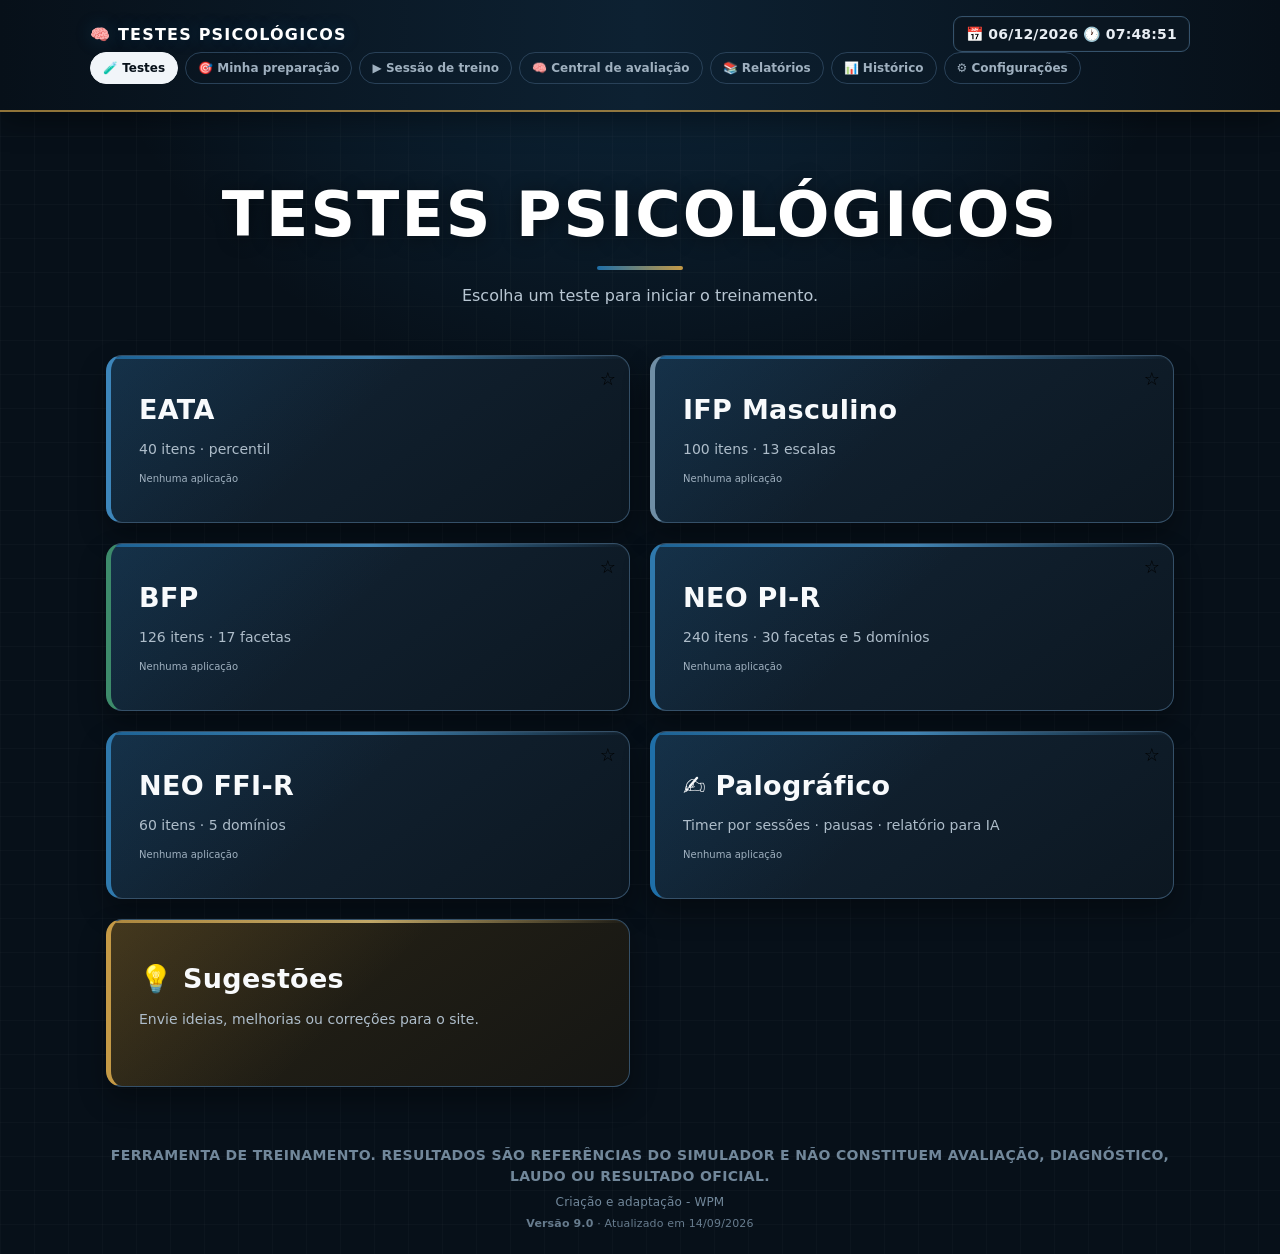
==== commit 0a733afa: "Add files via upload" ====
--- a/index.html
+++ b/index.html
@@ -494,7 +494,7 @@
  setItem(k,v){try{window.localStorage.setItem(k,v)}catch(e){memoryStore[k]=String(v)}},
  removeItem(k){try{window.localStorage.removeItem(k)}catch(e){delete memoryStore[k]}}
 };
-const EXTRA={"bfpQ2":[{"n":1,"text":"Procuro seguir as regras sociais sem questioná-las.","facet":"Liberalismo (A2)","domain":"Abertura","factor":-1},{"n":2,"text":"Tento fazer com que as pessoas se sintam bem.","facet":"Amabilidade (S1)","domain":"Socialização","factor":1},{"n":3,"text":"Gosto de falar sobre mim.","facet":"Altivez (E2)","domain":"Extroversão","factor":1},{"n":4,"text":"Tenho um coração mole.","facet":"Amabilidade (S1)","domain":"Socialização","factor":1},{"n":5,"text":"Falo tudo o que penso.","facet":"Altivez (E2)","domain":"Extroversão","factor":1},{"n":6,"text":"Gosto de fazer coisas que nunca fiz antes.","facet":"Busca por novidades (A3)","domain":"Abertura","factor":1},{"n":7,"text":"Acredito que as pessoas tem boas intenções.","facet":"Confiança nas pessoas (S3)","domain":"Socialização","factor":1},{"n":8,"text":"Sou divertido.","facet":"Interações Sociais (E4)","domain":"Extroversão","factor":1},{"n":9,"text":"Tomo cuidado com o que falo.","facet":"Ponderação / Prudência (R2)","domain":"Realização","factor":1},{"n":10,"text":"Dificilmente perdoo.","facet":"Confiança nas pessoas (S3)","domain":"Socialização","factor":-1},{"n":11,"text":"Divirto-me quando estou entre muitas pessoas.","facet":"Interações Sociais (E4)","domain":"Extroversão","factor":1},{"n":12,"text":"Respeito os sentimentos alheios.","facet":"Amabilidade (S1)","domain":"Socialização","factor":1},{"n":13,"text":"Mesmo quando preciso resolver alguma coisa para mim, costumo adiar até o último momento.","facet":"Passividade / falta de energia (N3)","domain":"Neuroticismo","factor":1},{"n":14,"text":"Tento influenciar os outros.","facet":"Altivez (E2)","domain":"Extroversão","factor":1},{"n":15,"text":"Sou generoso(a).","facet":"Amabilidade (S1)","domain":"Socialização","factor":1},{"n":16,"text":"Estou satisfeito comigo mesmo(a).","facet":"Depressão (N4)","domain":"Neuroticismo","factor":-1},{"n":17,"text":"Não falo muito.","facet":"Comunicação (E1)","domain":"Extroversão","factor":-1},{"n":18,"text":"Posso agredir fisicamente as pessoas quando fico muito irritado.","facet":"Pro-sociabilidade (S2)","domain":"Socialização","factor":-1},{"n":19,"text":"Resolvo meus problemas sem pensar muito.","facet":"Ponderação / Prudência (R2)","domain":"Realização","factor":-1},{"n":20,"text":"Preocupo-me com todos.","facet":"Amabilidade (S1)","domain":"Socialização","factor":1},{"n":21,"text":"Geralmente me sinto feliz.","facet":"Dinamismo (E3)","domain":"Extroversão","factor":1},{"n":22,"text":"Preciso de estímulo para começar a fazer as coisas.","facet":"Passividade / falta de energia (N3)","domain":"Neuroticismo","factor":1},{"n":23,"text":"Tenho pouco interesse por exposições de arte.","facet":"Abertura a idéias (A1)","domain":"Abertura","factor":-1},{"n":24,"text":"Divirto-me contrariando as pessoas.","facet":"Pro-sociabilidade (S2)","domain":"Socialização","factor":-1},{"n":25,"text":"Com frequência tomo decisões precipitadas.","facet":"Instabilid. Emoc. (N2)","domain":"Neuroticismo","factor":1},{"n":26,"text":"Facilmente coloco as minhas idéias em prática.","facet":"Dinamismo (E3)","domain":"Extroversão","factor":1},{"n":27,"text":"Uso as pessoas para conseguir o que desejo.","facet":"Pro-sociabilidade (S2)","domain":"Socialização","factor":-1},{"n":28,"text":"Posso lidar com muitas tarefas ao mesmo tempo.","facet":"Competência (R1)","domain":"Realização","factor":1},{"n":29,"text":"Quase sempre me sinto desanimado.","facet":"Depressão (N4)","domain":"Neuroticismo","factor":1},{"n":30,"text":"Suspeito das intenções das pessoas.","facet":"Confiança nas pessoas (S3)","domain":"Socialização","factor":-1},{"n":31,"text":"Atualmente defendo idéias diferentes daquelas que defendia antigamente.","facet":"Liberalismo (A2)","domain":"Abertura","factor":1},{"n":32,"text":"Consigo o que eu quero.","facet":"Dinamismo (E3)","domain":"Extroversão","factor":1},{"n":33,"text":"Tenho pouca curiosidade para conhecer novos estlos musicais.","facet":"Abertura a idéias (A1)","domain":"Abertura","factor":-1},{"n":34,"text":"Dedico-me muito para fazer as coisas.","facet":"Empenho / Comprometimento (R3)","domain":"Realização","factor":1},{"n":35,"text":"Espero pela decisão dos outros.","facet":"Passividade / falta de energia (N3)","domain":"Neuroticismo","factor":1},{"n":36,"text":"Interesso-me por teorias que tentam explicar o universo.","facet":"Abertura a idéias (A1)","domain":"Abertura","factor":1},{"n":37,"text":"Tenho pouca paciência para terminar tarefas muito longas ou difíceis.","facet":"Passividade / falta de energia (N3)","domain":"Neuroticismo","factor":1},{"n":38,"text":"Sou uma pessoa tímida.","facet":"Comunicação (E1)","domain":"Extroversão","factor":-1},{"n":39,"text":"Tenho alguns inimigos.","facet":"Confiança nas pessoas (S3)","domain":"Socialização","factor":-1},{"n":40,"text":"Acho que minha vida é vazia e sem emoção.","facet":"Depressão (N4)","domain":"Neuroticismo","factor":1},{"n":41,"text":"Começo rapidamente as tarefas que tenho para fazer.","facet":"Competência (R1)","domain":"Realização","factor":1},{"n":42,"text":"Acho pouco interessantes exposições fotográficas.","facet":"Abertura a idéias (A1)","domain":"Abertura","factor":-1},{"n":43,"text":"Respeito o ponto de vista dos outros.","facet":"Amabilidade (S1)","domain":"Socialização","factor":1},{"n":44,"text":"Tenho dificuldade para me adaptar a trabalhos que envolvam uma rotina fixa.","facet":"Busca por novidades (A3)","domain":"Abertura","factor":1},{"n":45,"text":"Antes de agir, penso no que pode acontecer.","facet":"Ponderação / Prudência (R2)","domain":"Realização","factor":1},{"n":46,"text":"Sinto-me mal se não cumpro algo que prometi.","facet":"Amabilidade (S1)","domain":"Socialização","factor":1},{"n":47,"text":"Adoro atividades em grupo.","facet":"Interações Sociais (E4)","domain":"Extroversão","factor":1},{"n":48,"text":"Tudo o que posso ver a minha frente é mais desprazer do que prazer.","facet":"Depressão (N4)","domain":"Neuroticismo","factor":1},{"n":49,"text":"Gosto de ir a lugares que não conheço.","facet":"Busca por novidades (A3)","domain":"Abertura","factor":1},{"n":50,"text":"Converso com muitas pessoas diferentes quando vou a festas.","facet":"Interações Sociais (E4)","domain":"Extroversão","factor":1},{"n":51,"text":"Ajo impulsivamente quando alguma coisa está me aborrecendo.","facet":"Instabilid. Emoc. (N2)","domain":"Neuroticismo","factor":1},{"n":52,"text":"Gosto de ter uma vida social agitada.","facet":"Interações Sociais (E4)","domain":"Extroversão","factor":1},{"n":53,"text":"Participar de atividades que envolvam criatividade e / ou fantasia me empolga.","facet":"Abertura a idéias (A1)","domain":"Abertura","factor":1},{"n":54,"text":"Me esforço para ter destaque na escola ou no trabalho.","facet":"Empenho / Comprometimento (R3)","domain":"Realização","factor":1},{"n":55,"text":"Geralmente faço o que meus amigos e parentes querem, embora não concorde com eles, como medo que se afastem de mim.","facet":"Vulnerabilidade (N1)","domain":"Neuroticismo","factor":1},{"n":56,"text":"Tenho pouco interesse por idéias abstratas.","facet":"Abertura a idéias (A1)","domain":"Abertura","factor":-1},{"n":57,"text":"Acho que os outros zombam de mim.","facet":"Confiança nas pessoas (S3)","domain":"Socialização","factor":-1},{"n":58,"text":"Costumo fazer sacrifícios para conseguir o que quero.","facet":"Competência (R1)","domain":"Realização","factor":1},{"n":59,"text":"Acho natural que os valores morais mudem ao longo do tempo.","facet":"Liberalismo (A2)","domain":"Abertura","factor":1},{"n":60,"text":"Tenho muito medo de que os meus amigos deixem de gostar de mim.","facet":"Vulnerabilidade (N1)","domain":"Neuroticismo","factor":1},{"n":61,"text":"Tento incentivar as pessoas.","facet":"Amabilidade (S1)","domain":"Socialização","factor":1},{"n":62,"text":"Sou uma pessoa com pouca imaginação.","facet":"Abertura a idéias (A1)","domain":"Abertura","factor":-1},{"n":63,"text":"Faço coisas consideradas perigosas.","facet":"Pro-sociabilidade (S2)","domain":"Socialização","factor":-1},{"n":64,"text":"Penso sobre o que preciso fazer para alcançar meus objetivos.","facet":"Competência (R1)","domain":"Realização","factor":1},{"n":65,"text":"Sou uma pessoa nervosa.","facet":"Instabilid. Emoc. (N2)","domain":"Neuroticismo","factor":1},{"n":66,"text":"Costumo ficar calado quando estou entre estranhos.","facet":"Comunicação (E1)","domain":"Extroversão","factor":-1},{"n":67,"text":"Resolvo meus problemas com rapidez.","facet":"Competência (R1)","domain":"Realização","factor":1},{"n":68,"text":"Confio no que as pessoas dizem.","facet":"Confiança nas pessoas (S3)","domain":"Socialização","factor":1},{"n":69,"text":"Acho que não existe uma verdade absoluta.","facet":"Liberalismo (A2)","domain":"Abertura","factor":1},{"n":70,"text":"Por mais que me esforce, sei que não sou capaz de superar os obstáculos que tenho que enfrentar no dia a dia.","facet":"Depressão (N4)","domain":"Neuroticismo","factor":1},{"n":71,"text":"Envolvo-me rapidamente com os outros.","facet":"Interações Sociais (E4)","domain":"Extroversão","factor":1},{"n":72,"text":"Gosto de pensar sobre soluções diferentes para problemas complexos.","facet":"Competência (R1)","domain":"Realização","factor":1},{"n":73,"text":"Deixo de fazer as coisas que desejo por medo de ser criticado pelos outros.","facet":"Vulnerabilidade (N1)","domain":"Neuroticismo","factor":1},{"n":74,"text":"Acredito que a maioria dos valores morais são dependentes da época e do lugar.","facet":"Liberalismo (A2)","domain":"Abertura","factor":1},{"n":75,"text":"Fico muito tímido quando estou entre desconhecidos.","facet":"Vulnerabilidade (N1)","domain":"Neuroticismo","factor":1},{"n":76,"text":"Preocupo-me em agir segundo as leis.","facet":"Pro-sociabilidade (S2)","domain":"Socialização","factor":1},{"n":77,"text":"Meu humor  varia constantemente.","facet":"Instabilid. Emoc. (N2)","domain":"Neuroticismo","factor":1},{"n":78,"text":"Necessito estar no centro das atenções.","facet":"Altivez (E2)","domain":"Extroversão","factor":1},{"n":79,"text":"Sinto-me muito inseguro quando tenho que fazer coisas que nunca fiz antes.","facet":"Vulnerabilidade (N1)","domain":"Neuroticismo","factor":1},{"n":80,"text":"As pessoas dizem que sou muito detalhista.","facet":"Empenho / Comprometimento (R3)","domain":"Realização","factor":1},{"n":81,"text":"Evito discussões filosóficas.","facet":"Abertura a idéias (A1)","domain":"Abertura","factor":-1},{"n":82,"text":"Não gosto de expressar as minhas idéias, pois tenho medo de ser ridicularizado.","facet":"Vulnerabilidade (N1)","domain":"Neuroticismo","factor":1},{"n":83,"text":"Sou capaz de assumir tarefas importantes.","facet":"Competência (R1)","domain":"Realização","factor":1},{"n":84,"text":"Gosto de manter a rotina.","facet":"Busca por novidades (A3)","domain":"Abertura","factor":-1},{"n":85,"text":"Acho que faço bem as coisas.","facet":"Competência (R1)","domain":"Realização","factor":1},{"n":86,"text":"Sou uma pessoa irritável.","facet":"Instabilid. Emoc. (N2)","domain":"Neuroticismo","factor":1},{"n":87,"text":"Costumo enganar as pessoas.","facet":"Pro-sociabilidade (S2)","domain":"Socialização","factor":-1},{"n":88,"text":"Gosto de trabalhos artísticos que são considerados estranhos.","facet":"Abertura a idéias (A1)","domain":"Abertura","factor":1},{"n":89,"text":"Tenho muita dificuldade em tomar decisões na minha vida.","facet":"Vulnerabilidade (N1)","domain":"Neuroticismo","factor":1},{"n":90,"text":"Vivo minhas emoções intensamente.","facet":"Interações Sociais (E4)","domain":"Extroversão","factor":1},{"n":91,"text":"Gosto de fazer coisas que exigem muito de mim.","facet":"Competência (R1)","domain":"Realização","factor":1},{"n":92,"text":"Sofro quando encontro alguém que está com dificuldades.","facet":"Amabilidade (S1)","domain":"Socialização","factor":1},{"n":93,"text":"É comum terem inveja de mim.","facet":"Altivez (E2)","domain":"Extroversão","factor":1},{"n":94,"text":"Sempre que posso, mudo o trajeto nos meus percursos diários.","facet":"Busca por novidades (A3)","domain":"Abertura","factor":1},{"n":95,"text":"Tenho dificuldade de terminar as tarefas, pois me distraio muito com outras coisas.","facet":"Passividade / falta de energia (N3)","domain":"Neuroticismo","factor":1},{"n":96,"text":"Preocupo-me com aqueles que estão numa situação pior que a minha.","facet":"Amabilidade (S1)","domain":"Socialização","factor":1},{"n":97,"text":"Sou comunicativo.","facet":"Comunicação (E1)","domain":"Extroversão","factor":1},{"n":98,"text":"Acho que os outros podem tentar me prejudicar.","facet":"Confiança nas pessoas (S3)","domain":"Socialização","factor":-1},{"n":99,"text":"Sinto uma incontrolável vontade de falar, mesmo que seja com quem não conheço.","facet":"Altivez (E2)","domain":"Extroversão","factor":1},{"n":100,"text":"Eu paro de fazer as coisas quando elas ficam muito difíceis.","facet":"Passividade / falta de energia (N3)","domain":"Neuroticismo","factor":1},{"n":101,"text":"Escolho as palavras com cuidado.","facet":"Ponderação / Prudência (R2)","domain":"Realização","factor":1},{"n":102,"text":"Com frequência, passo por períodos em que fico extremamente irritável, incomodando-me com qualquer coisa.","facet":"Instabilid. Emoc. (N2)","domain":"Neuroticismo","factor":1},{"n":103,"text":"Raramente mostro um trabalho a outras pessoas antes de revisá-lo cuidadosamente.","facet":"Empenho / Comprometimento (R3)","domain":"Realização","factor":1},{"n":104,"text":"Importo-me com os sentimentos dos outros.","facet":"Amabilidade (S1)","domain":"Socialização","factor":1},{"n":105,"text":"Faço muitas coisas durante as minhas horas de folga.","facet":"Comunicação (E1)","domain":"Extroversão","factor":1},{"n":106,"text":"Estou cansado de viver.","facet":"Depressão (N4)","domain":"Neuroticismo","factor":1},{"n":107,"text":"Gosto de quebrar regras.","facet":"Pro-sociabilidade (S2)","domain":"Socialização","factor":-1},{"n":108,"text":"Costumo tomar a iniciativa e conversar com os outros.","facet":"Dinamismo (E3)","domain":"Extroversão","factor":1},{"n":109,"text":"Respeito autoridades.","facet":"Pro-sociabilidade (S2)","domain":"Socialização","factor":1},{"n":110,"text":"Sou uma pessoa insegura.","facet":"Vulnerabilidade (N1)","domain":"Neuroticismo","factor":1},{"n":111,"text":"Quando estou entre um grupo, gosto que me dêem atenção.","facet":"Altivez (E2)","domain":"Extroversão","factor":1},{"n":112,"text":"Meus amigos dizem que eu trabalho / estudo demais.","facet":"Empenho / Comprometimento (R3)","domain":"Realização","factor":1},{"n":113,"text":"Sinto-me entediado quando tenho que fazer as mesmas coisas.","facet":"Busca por novidades (A3)","domain":"Abertura","factor":1},{"n":114,"text":"Exijo muito de mim mesmo.","facet":"Empenho / Comprometimento (R3)","domain":"Realização","factor":1},{"n":115,"text":"Tenho dificuldade para participar de atividades que exijam imaginação ou fantasia.","facet":"Abertura a idéias (A1)","domain":"Abertura","factor":-1},{"n":116,"text":"Gosto de programar detalhadamente as coisas que tenho para fazer.","facet":"Empenho / Comprometimento (R3)","domain":"Realização","factor":1},{"n":117,"text":"Usualmente, tomo a iniciativa nas situações.","facet":"Dinamismo (E3)","domain":"Extroversão","factor":1},{"n":118,"text":"Sinto-me muito mal quando recebo alguma crítica.","facet":"Vulnerabilidade (N1)","domain":"Neuroticismo","factor":1},{"n":119,"text":"Acredito que as pessoas tenham uma natureza ruim.","facet":"Confiança nas pessoas (S3)","domain":"Socialização","factor":-1},{"n":120,"text":"Dificilmente fico sem jeito.","facet":"Comunicação (E1)","domain":"Extroversão","factor":1},{"n":121,"text":"Só me aproximo de uma pessoa quando estou certo de que ela concorda com as minhas opiniões e atitudes, para evitar críticas ou desaprovação.","facet":"Depressão (N4)","domain":"Neuroticismo","factor":1},{"n":122,"text":"Sei o que quero para minha vida.","facet":"Competência (R1)","domain":"Realização","factor":1},{"n":123,"text":"Frequentemente questiono regras e costumes sociais.","facet":"Liberalismo (A2)","domain":"Abertura","factor":1},{"n":124,"text":"Tenho uma grande dificuldade em dormir.","facet":"Depressão (N4)","domain":"Neuroticismo","factor":1},{"n":125,"text":"Preocupo-me em agradar as pessoas.","facet":"Amabilidade (S1)","domain":"Socialização","factor":1},{"n":126,"text":"Sou disposto a rever meus posicionamentos sobre diferentes assuntos.","facet":"Liberalismo (A2)","domain":"Abertura","factor":1}],"bfpSpecs":[{"name":"Vulnerabilidade (N1)","domain":"Neuroticismo","min":1.0,"max":3.5,"mode":"facet_points","den":9},{"name":"Instabilid. Emoc. (N2)","domain":"Neuroticismo","min":1.0,"max":3.5,"mode":"facet_points","den":6},{"name":"Passividade / falta de energia (N3)","domain":"Neuroticismo","min":1.0,"max":3.5,"mode":"facet_points","den":6},{"name":"Depressão (N4)","domain":"Neuroticismo","min":1.0,"max":2.0,"mode":"explicit","pos":[28,39,47,69,105,120,123],"neg":[15],"k":1,"den":8},{"name":"Abertura a idéias (A1)","domain":"Abertura","min":3.5,"max":7.0,"mode":"explicit","pos":[35,52,87],"neg":[22,32,41,55,61,80,114],"k":0,"den":10},{"name":"Liberalismo (A2)","domain":"Abertura","min":2.5,"max":7.0,"mode":"explicit","pos":[30,58,68,73,122,125],"neg":[0],"k":1,"den":7},{"name":"Busca por novidades (A3)","domain":"Abertura","min":3.5,"max":7.0,"mode":"explicit","pos":[5,43,48,93,112],"neg":[83],"k":1,"den":6},{"name":"Amabilidade (S1)","domain":"Socialização","min":3.5,"max":6.17,"mode":"facet_points","den":12},{"name":"Pro-sociabilidade (S2)","domain":"Socialização","min":2.5,"max":7.0,"mode":"explicit","pos":[75,108],"neg":[17,23,26,62,86,106],"k":6,"den":8},{"name":"Confiança nas pessoas (S3)","domain":"Socialização","min":3.5,"max":6.2,"mode":"explicit","pos":[6,67],"neg":[9,29,38,56,97,118],"k":6,"den":8},{"name":"Comunicação (E1)","domain":"Extroversão","min":2.5,"max":7.0,"mode":"explicit","pos":[96,104,119],"neg":[16,37,65],"k":3,"den":6},{"name":"Altivez (E2)","domain":"Extroversão","min":3.5,"max":6.0,"mode":"facet_points","den":7},{"name":"Dinamismo (E3)","domain":"Extroversão","min":3.5,"max":7.0,"mode":"facet_points","den":5},{"name":"Interações Sociais (E4)","domain":"Extroversão","min":2.5,"max":7.0,"mode":"facet_points","den":7},{"name":"Competência (R1)","domain":"Realização","min":3.5,"max":7.0,"mode":"facet_points","den":10},{"name":"Ponderação / Prudência (R2)","domain":"Realização","min":2.5,"max":7.0,"mode":"explicit","pos":[8,44,100],"neg":[18],"k":1,"den":4},{"name":"Empenho / Comprometimento (R3)","domain":"Realização","min":3.5,"max":7.0,"mode":"facet_points","den":7}],"neoFacets2":[{"code":"N1","name":"ANSIEDADE","domain":"NEUROTICISMO","varid":23,"min":{"op":"<","v":60.0},"max":null},{"code":"N2","name":"RAIVA","domain":"NEUROTICISMO","varid":24,"min":{"op":"<","v":60.0},"max":null},{"code":"N3","name":"DEPRESSÃO","domain":"NEUROTICISMO","varid":25,"min":{"op":"<","v":60.0},"max":null},{"code":"N4","name":"EMBARAÇO","domain":"NEUROTICISMO","varid":26,"min":{"op":"<","v":60.0},"max":null},{"code":"N5","name":"IMPULSIVIDADE","domain":"NEUROTICISMO","varid":27,"min":{"op":"<","v":60.0},"max":null},{"code":"N6","name":"VULNERABILIDADE","domain":"NEUROTICISMO","varid":28,"min":{"op":"<","v":60.0},"max":null},{"code":"E1","name":"ACOLHIMENTO CALOROSO","domain":"EXTROVERSÃO","varid":16,"min":{"op":">=","v":20.0},"max":{"op":"<=","v":90.0}},{"code":"E2","name":"GREGARISMO","domain":"EXTROVERSÃO","varid":17,"min":{"op":">=","v":20.0},"max":{"op":"<=","v":90.0}},{"code":"E3","name":"ASSERTIVIDADE","domain":"EXTROVERSÃO","varid":18,"min":{"op":">=","v":30.0},"max":null},{"code":"E4","name":"ATIVIDADE","domain":"EXTROVERSÃO","varid":19,"min":{"op":">=","v":30.0},"max":null},{"code":"E5","name":"BUSCA DE SENSAÇÕES","domain":"EXTROVERSÃO","varid":20,"min":null,"max":null},{"code":"E6","name":"EMOÇÕES POSITIVAS","domain":"EXTROVERSÃO","varid":21,"min":{"op":">=","v":20.0},"max":{"op":"<=","v":90.0}},{"code":"O1","name":"FANTASIA","domain":"ABERTURA","varid":30,"min":{"op":">=","v":20.0},"max":{"op":"<=","v":90.0}},{"code":"O2","name":"ESTÉTICA","domain":"ABERTURA","varid":31,"min":null,"max":null},{"code":"O3","name":"SENTIMENTOS","domain":"ABERTURA","varid":32,"min":{"op":">=","v":20.0},"max":{"op":"<=","v":90.0}},{"code":"O4","name":"AÇÕES VARIADAS","domain":"ABERTURA","varid":33,"min":{"op":">=","v":20.0},"max":{"op":"<=","v":90.0}},{"code":"O5","name":"IDÉIAS","domain":"ABERTURA","varid":34,"min":{"op":">=","v":20.0},"max":{"op":"<=","v":90.0}},{"code":"O6","name":"VALORES","domain":"ABERTURA","varid":35,"min":{"op":">=","v":15.0},"max":{"op":"<=","v":90.0}},{"code":"A1","name":"CONFIANÇA","domain":"AMABILIDADE","varid":1,"min":{"op":">=","v":15.0},"max":{"op":"<=","v":90.0}},{"code":"A2","name":"FRANQUEZA","domain":"AMABILIDADE","varid":2,"min":{"op":">=","v":15.0},"max":{"op":"<=","v":90.0}},{"code":"A3","name":"ALTRUÍSMO","domain":"AMABILIDADE","varid":3,"min":{"op":">=","v":20.0},"max":null},{"code":"A4","name":"COMPLACÊNCIA","domain":"AMABILIDADE","varid":4,"min":{"op":">=","v":15.0},"max":{"op":"<=","v":90.0}},{"code":"A5","name":"MODÉSTIA","domain":"AMABILIDADE","varid":5,"min":{"op":">=","v":20.0},"max":null},{"code":"A6","name":"SENSIBILIDADE","domain":"AMABILIDADE","varid":6,"min":{"op":">=","v":15.0},"max":{"op":"<=","v":90.0}},{"code":"C1","name":"COMPETÊNCIA","domain":"CONSCIENCIOSIDADE","varid":9,"min":{"op":">=","v":30.0},"max":null},{"code":"C2","name":"ORDEM","domain":"CONSCIENCIOSIDADE","varid":10,"min":{"op":">=","v":30.0},"max":{"op":"<=","v":90.0}},{"code":"C3","name":"SENSO DE DEVER","domain":"CONSCIENCIOSIDADE","varid":11,"min":{"op":">=","v":30.0},"max":null},{"code":"C4","name":"FORÇO POR REALIZAÇÕES","domain":"CONSCIENCIOSIDADE","varid":12,"min":{"op":">=","v":30.0},"max":{"op":"<=","v":90.0}},{"code":"C5","name":"AUTO-DISCIPLINA","domain":"CONSCIENCIOSIDADE","varid":13,"min":{"op":">=","v":30.0},"max":null},{"code":"C6","name":"PONDERAÇÃO","domain":"CONSCIENCIOSIDADE","varid":14,"min":{"op":">=","v":30.0},"max":{"op":"<=","v":90.0}}],"neoDomains2":{"NEUROTICISMO":{"varid":29,"min":{"op":"<","v":60.0},"max":null},"EXTROVERSÃO":{"varid":22,"min":{"op":">=","v":20.0},"max":{"op":"<=","v":90.0}},"ABERTURA":{"varid":7,"min":{"op":">=","v":20.0},"max":{"op":"<=","v":90.0}},"AMABILIDADE":{"varid":8,"min":{"op":">=","v":15.0},"max":{"op":"<=","v":90.0}},"CONSCIENCIOSIDADE":{"varid":15,"min":{"op":">=","v":30.0},"max":null}},"neoffiQ":[{"n":1,"text":"Sou uma pessoa despreocupada.","domain":"NEUROTICISMO","factor":-1},{"n":2,"text":"Gosto de ter muita gente à minha volta.","domain":"EXTROVERSÃO","factor":1},{"n":3,"text":"Gosto de me concentrar numa fantasia e explorar todas as suas possibilidades, deixando ela crescer e se desenvolver.","domain":"ABERTURA","factor":1},{"n":4,"text":"Tento ser educado(a) com todas as pessoas que encontro.","domain":"AMABILIDADE","factor":1},{"n":5,"text":"Mantenho as minhas coisas limpas e em ordem.","domain":"CONSCIENCIOSIDADE","factor":1},{"n":6,"text":"Algumas vezes senti ressentimento e amargura.","domain":"NEUROTICISMO","factor":1},{"n":7,"text":"Sou propenso(a) a rir facilmente.","domain":"EXTROVERSÃO","factor":1},{"n":8,"text":"Acho interessante aprender a cultivar novos hobbies (passatempos).","domain":"ABERTURA","factor":1},{"n":9,"text":"Às vezes, intimido ou bajulo as pessoas para que elas façam o que eu quero.","domain":"AMABILIDADE","factor":-1},{"n":10,"text":"Eu sou bom (boa) em organizar meu tempo de maneira a fazer as coisas dentro do prazo.","domain":"CONSCIENCIOSIDADE","factor":1},{"n":11,"text":"Quando estou sob uma grande tensão, algumas vezes sinto que não vou resistir.","domain":"NEUROTICISMO","factor":1},{"n":12,"text":"Prefiro trabalhos que possa fazer sozinho(a), sem ser incomodado(a) por outras pessoas.","domain":"EXTROVERSÃO","factor":-1},{"n":13,"text":"Fico admirado(a) com a variedade de padrões que encontra na arte e na natureza.","domain":"ABERTURA","factor":1},{"n":14,"text":"Algumas pessoas pensam que sou invejoso(a) e egoísta.","domain":"AMABILIDADE","factor":-1},{"n":15,"text":"Freqüentemente entro em situações sem estar totalmente preparado(a) para elas.","domain":"CONSCIENCIOSIDADE","factor":-1},{"n":16,"text":"Raramente me sinto só e triste.","domain":"NEUROTICISMO","factor":-1},{"n":17,"text":"Gosto muito de falar com as outras pessoas.","domain":"EXTROVERSÃO","factor":1},{"n":18,"text":"Acredito que deixar estudantes ouvirem pessoas com idéias controversas só vai confundi-los e desorientá-los.","domain":"ABERTURA","factor":-1},{"n":19,"text":"Se alguém começa uma briga, estou sempre pronto(a) para revidar.","domain":"AMABILIDADE","factor":-1},{"n":20,"text":"Tento cumprir todas as minhas obrigações com responsabilidade.","domain":"CONSCIENCIOSIDADE","factor":1},{"n":21,"text":"Freqüentemente, sinto-me tenso(a) e agitado(a).","domain":"NEUROTICISMO","factor":1},{"n":22,"text":"Gosto de estar em lugares animados.","domain":"EXTROVERSÃO","factor":1},{"n":23,"text":"A poesia pouco ou nada me sensibiliza.","domain":"ABERTURA","factor":-1},{"n":24,"text":"Sou melhor que a maioria das pessoas e tenho consciência disso.","domain":"AMABILIDADE","factor":-1},{"n":25,"text":"Tenho objetivos claros e busco atingi-los de forma organizada.","domain":"CONSCIENCIOSIDADE","factor":1},{"n":26,"text":"Às vezes, sinto que não valho nada.","domain":"NEUROTICISMO","factor":1},{"n":27,"text":"Não gosto de multidões e por isso as evito.","domain":"EXTROVERSÃO","factor":-1},{"n":28,"text":"Tenho dificuldade em soltar a minha imaginação (devanear).","domain":"ABERTURA","factor":-1},{"n":29,"text":"Quando sou insultado(a), tento perdoar e esquecer.","domain":"AMABILIDADE","factor":1},{"n":30,"text":"Perco muito tempo antes de me concentrar no trabalho.","domain":"CONSCIENCIOSIDADE","factor":-1},{"n":31,"text":"Raramente me sinto amendrontado(a) ou ansioso(a).","domain":"NEUROTICISMO","factor":-1},{"n":32,"text":"Frequentemente, sinto-me explodindo de energia.","domain":"EXTROVERSÃO","factor":1},{"n":33,"text":"Raramente me dou conta dos humores ou sentimentos que diferentes ambientes causam.","domain":"ABERTURA","factor":-1},{"n":34,"text":"Tendo a pensar o melhor acerca das pessoas.","domain":"AMABILIDADE","factor":1},{"n":35,"text":"Trabalho muito para conseguir o que quero.","domain":"CONSCIENCIOSIDADE","factor":1},{"n":36,"text":"Muitas vezes, fico irritado(a) com a maneira como as pessoas me tratam.","domain":"NEUROTICISMO","factor":-1},{"n":37,"text":"Sou uma pessoa alegre e bem disposta.","domain":"EXTROVERSÃO","factor":1},{"n":38,"text":"Experimento uma grande variedade de emoções e sentimentos.","domain":"ABERTURA","factor":1},{"n":39,"text":"Algumas pessoas consideram-me frio(a) e calculista.","domain":"AMABILIDADE","factor":-1},{"n":40,"text":"Quando assumo um compromisso as pessoas confiam que vou cumprir.","domain":"CONSCIENCIOSIDADE","factor":1},{"n":41,"text":"Muitas vezes, quando as coisas dão errado, fico desanimado(a) e tenho vontade de desistir.","domain":"NEUROTICISMO","factor":1},{"n":42,"text":"Eu não gosto muito de ficar conversando com as pessoas.","domain":"EXTROVERSÃO","factor":-1},{"n":43,"text":"Às vezes, ao ler poesia ou ao olhar para uma obra de arte, sinto um arrepio, uma onda de emoção.","domain":"ABERTURA","factor":1},{"n":44,"text":"Sou cabeçudo(a) e teimoso(a).","domain":"AMABILIDADE","factor":-1},{"n":45,"text":"Às vezes, não sou tão confiável como deveria ser.","domain":"CONSCIENCIOSIDADE","factor":-1},{"n":46,"text":"Raramente estou triste ou deprimido(a).","domain":"NEUROTICISMO","factor":-1},{"n":47,"text":"Minha vida é agitada.","domain":"EXTROVERSÃO","factor":1},{"n":48,"text":"Tenho pouco interesse em especular sobre a natureza do universo ou da condição humana.","domain":"ABERTURA","factor":-1},{"n":49,"text":"Geralmente, procuro ser atencioso(a) e delicado(a).","domain":"AMABILIDADE","factor":1},{"n":50,"text":"Eu sou uma pessoa produtiva que sempre consegue fazer as coisas.","domain":"CONSCIENCIOSIDADE","factor":1},{"n":51,"text":"Sinto-me, muitas vezes, desamparado(a), desejando que alguém resolva os meus problemas.","domain":"NEUROTICISMO","factor":1},{"n":52,"text":"Sou uma pessoa muito ativa.","domain":"EXTROVERSÃO","factor":1},{"n":53,"text":"Tenho muita curiosidade intelectual.","domain":"ABERTURA","factor":1},{"n":54,"text":"Quando não gosto de alguém, faço questão de demonstrar.","domain":"AMABILIDADE","factor":-1},{"n":55,"text":"Parece que nunca consigo ser organizado(a).","domain":"CONSCIENCIOSIDADE","factor":-1},{"n":56,"text":"Algumas vezes me senti tão envergonhado(a) que simplesmente queria sumir.","domain":"NEUROTICISMO","factor":1},{"n":57,"text":"Prefiro tratar da minha vida a ser um(a) líder para outras pessoas.","domain":"EXTROVERSÃO","factor":-1},{"n":58,"text":"Muitas vezes, sinto prazer em brincar com teorias e idéias abstratas.","domain":"ABERTURA","factor":1},{"n":59,"text":"Se for necessário, estou disposto(a) a manipular as pessoas para conseguir aquilo que quero.","domain":"AMABILIDADE","factor":-1},{"n":60,"text":"Esforço-me por ser excelente em tudo que faço.","domain":"CONSCIENCIOSIDADE","factor":1}],"neoffiDomains":[{"name":"NEUROTICISMO","code":"N","varid":44,"min":{"op":"<","v":60.0},"max":null},{"name":"EXTROVERSÃO","code":"E","varid":43,"min":null,"max":null},{"name":"ABERTURA","code":"O","varid":40,"min":{"op":">=","v":20.0},"max":{"op":"<=","v":90.0}},{"name":"AMABILIDADE","code":"A","varid":41,"min":{"op":">=","v":15.0},"max":{"op":"<=","v":90.0}},{"name":"CONSCIENCIOSIDADE","code":"C","varid":42,"min":{"op":">=","v":30.0},"max":null}],"norms2":{"1|29|1|192":{"pct":99,"t":80,"classid":5},"1|29|1|191":{"pct":99,"t":80,"classid":5},"1|29|1|190":{"pct":99,"t":80,"classid":5},"1|29|1|189":{"pct":99,"t":80,"classid":5},"1|29|1|188":{"pct":99,"t":80,"classid":5},"1|29|1|187":{"pct":99,"t":80,"classid":5},"1|29|1|186":{"pct":99,"t":80,"classid":5},"1|29|1|185":{"pct":99,"t":80,"classid":5},"1|29|1|184":{"pct":99,"t":80,"classid":5},"1|29|1|183":{"pct":99,"t":80,"classid":5},"1|29|1|182":{"pct":99,"t":80,"classid":5},"1|29|1|181":{"pct":99,"t":80,"classid":5},"1|29|1|180":{"pct":99,"t":80,"classid":5},"1|29|1|179":{"pct":99,"t":80,"classid":5},"1|29|1|178":{"pct":99,"t":80,"classid":5},"1|29|1|177":{"pct":99,"t":80,"classid":5},"1|29|1|176":{"pct":99,"t":80,"classid":5},"1|29|1|175":{"pct":99,"t":80,"classid":5},"1|29|1|174":{"pct":99,"t":80,"classid":5},"1|29|1|173":{"pct":99,"t":80,"classid":5},"1|29|1|172":{"pct":99,"t":80,"classid":5},"1|29|1|171":{"pct":99,"t":80,"classid":5},"1|29|1|170":{"pct":99,"t":80,"classid":5},"1|29|1|169":{"pct":99,"t":80,"classid":5},"1|29|1|168":{"pct":99,"t":80,"classid":5},"1|29|1|167":{"pct":99,"t":80,"classid":5},"1|29|1|166":{"pct":99,"t":80,"classid":5},"1|29|1|165":{"pct":99,"t":80,"classid":5},"1|29|1|164":{"pct":99,"t":80,"classid":5},"1|29|1|163":{"pct":99,"t":80,"classid":5},"1|29|1|162":{"pct":99,"t":80,"classid":5},"1|29|1|161":{"pct":99,"t":79,"classid":5},"1|29|1|160":{"pct":99,"t":79,"classid":5},"1|29|1|159":{"pct":99,"t":78,"classid":5},"1|29|1|158":{"pct":99,"t":78,"classid":5},"1|29|1|157":{"pct":99,"t":77,"classid":5},"1|29|1|156":{"pct":99,"t":77,"classid":5},"1|29|1|155":{"pct":99,"t":77,"classid":5},"1|29|1|154":{"pct":99,"t":76,"classid":5},"1|29|1|153":{"pct":99,"t":76,"classid":5},"1|29|1|152":{"pct":99,"t":75,"classid":5},"1|29|1|151":{"pct":99,"t":75,"classid":5},"1|29|1|150":{"pct":98,"t":74,"classid":5},"1|29|1|149":{"pct":98,"t":74,"classid":5},"1|29|1|148":{"pct":98,"t":73,"classid":5},"1|29|1|147":{"pct":98,"t":73,"classid":5},"1|29|1|146":{"pct":98,"t":73,"classid":5},"1|29|1|145":{"pct":98,"t":72,"classid":5},"1|29|1|144":{"pct":98,"t":72,"classid":5},"1|29|1|143":{"pct":98,"t":71,"classid":5},"1|29|1|142":{"pct":97,"t":71,"classid":5},"1|29|1|141":{"pct":97,"t":70,"classid":5},"1|29|1|140":{"pct":97,"t":70,"classid":5},"1|29|1|139":{"pct":97,"t":69,"classid":5},"1|29|1|138":{"pct":96,"t":69,"classid":5},"1|29|1|137":{"pct":96,"t":69,"classid":5},"1|29|1|136":{"pct":96,"t":68,"classid":5},"1|29|1|135":{"pct":95,"t":68,"classid":5},"1|29|1|134":{"pct":95,"t":67,"classid":5},"1|29|1|133":{"pct":90,"t":67,"classid":5},"1|29|1|132":{"pct":90,"t":66,"classid":5},"1|29|1|131":{"pct":90,"t":66,"classid":5},"1|29|1|130":{"pct":90,"t":65,"classid":4},"1|29|1|129":{"pct":90,"t":65,"classid":4},"1|29|1|128":{"pct":90,"t":65,"classid":4},"1|29|1|127":{"pct":90,"t":64,"classid":4},"1|29|1|126":{"pct":90,"t":64,"classid":4},"1|29|1|125":{"pct":90,"t":63,"classid":4},"1|29|1|124":{"pct":85,"t":63,"classid":4},"1|29|1|123":{"pct":85,"t":62,"classid":4},"1|29|1|122":{"pct":85,"t":62,"classid":4},"1|29|1|121":{"pct":85,"t":61,"classid":4},"1|29|1|120":{"pct":85,"t":61,"classid":4},"1|29|1|119":{"pct":85,"t":61,"classid":4},"1|29|1|118":{"pct":85,"t":60,"classid":4},"1|29|1|117":{"pct":80,"t":60,"classid":4},"1|29|1|116":{"pct":80,"t":59,"classid":4},"1|29|1|115":{"pct":80,"t":59,"classid":4},"1|29|1|114":{"pct":80,"t":58,"classid":4},"1|29|1|113":{"pct":75,"t":58,"classid":4},"1|29|1|112":{"pct":75,"t":57,"classid":4},"1|29|1|111":{"pct":75,"t":57,"classid":4},"1|29|1|110":{"pct":70,"t":57,"classid":4},"1|29|1|109":{"pct":70,"t":56,"classid":4},"1|29|1|108":{"pct":70,"t":56,"classid":4},"1|29|1|107":{"pct":70,"t":55,"classid":3},"1|29|1|106":{"pct":65,"t":55,"classid":3},"1|29|1|105":{"pct":65,"t":54,"classid":3},"1|29|1|104":{"pct":65,"t":54,"classid":3},"1|29|1|103":{"pct":65,"t":53,"classid":3},"1|29|1|102":{"pct":60,"t":53,"classid":3},"1|29|1|101":{"pct":60,"t":53,"classid":3},"1|29|1|100":{"pct":60,"t":52,"classid":3},"1|29|1|99":{"pct":55,"t":52,"classid":3},"1|29|1|98":{"pct":55,"t":51,"classid":3},"1|29|1|97":{"pct":55,"t":51,"classid":3},"1|29|1|96":{"pct":50,"t":50,"classid":3},"1|29|1|95":{"pct":50,"t":50,"classid":3},"1|29|1|94":{"pct":50,"t":49,"classid":3},"1|29|1|93":{"pct":45,"t":49,"classid":3},"1|29|1|92":{"pct":45,"t":49,"classid":3},"1|29|1|91":{"pct":40,"t":48,"classid":3},"1|29|1|90":{"pct":40,"t":48,"classid":3},"1|29|1|89":{"pct":40,"t":47,"classid":3},"1|29|1|88":{"pct":40,"t":47,"classid":3},"1|29|1|87":{"pct":35,"t":46,"classid":3},"1|29|1|86":{"pct":35,"t":46,"classid":3},"1|29|1|85":{"pct":35,"t":45,"classid":3},"1|29|1|84":{"pct":30,"t":45,"classid":3},"1|29|1|83":{"pct":30,"t":45,"classid":3},"1|29|1|82":{"pct":30,"t":44,"classid":2},"1|29|1|81":{"pct":25,"t":44,"classid":2},"1|29|1|80":{"pct":25,"t":43,"classid":2},"1|29|1|79":{"pct":25,"t":43,"classid":2},"1|29|1|78":{"pct":20,"t":42,"classid":2},"1|29|1|77":{"pct":20,"t":42,"classid":2},"1|29|1|76":{"pct":20,"t":41,"classid":2},"1|29|1|75":{"pct":15,"t":41,"classid":2},"1|29|1|74":{"pct":15,"t":41,"classid":2},"1|29|1|73":{"pct":15,"t":40,"classid":2},"1|29|1|72":{"pct":15,"t":40,"classid":2},"1|29|1|71":{"pct":10,"t":39,"classid":2},"1|29|1|70":{"pct":10,"t":39,"classid":2},"1|29|1|69":{"pct":10,"t":38,"classid":2},"1|29|1|68":{"pct":10,"t":38,"classid":2},"1|29|1|67":{"pct":5,"t":37,"classid":2},"1|29|1|66":{"pct":5,"t":37,"classid":2},"1|29|1|65":{"pct":5,"t":37,"classid":2},"1|29|1|64":{"pct":5,"t":36,"classid":2},"1|29|1|63":{"pct":5,"t":36,"classid":2},"1|29|1|62":{"pct":5,"t":35,"classid":2},"1|29|1|61":{"pct":5,"t":35,"classid":2},"1|29|1|60":{"pct":5,"t":34,"classid":1},"1|29|1|59":{"pct":4,"t":34,"classid":1},"1|29|1|58":{"pct":4,"t":33,"classid":1},"1|29|1|57":{"pct":3,"t":33,"classid":1},"1|29|1|56":{"pct":3,"t":33,"classid":1},"1|29|1|55":{"pct":3,"t":32,"classid":1},"1|29|1|54":{"pct":2,"t":32,"classid":1},"1|29|1|53":{"pct":2,"t":31,"classid":1},"1|29|1|52":{"pct":2,"t":31,"classid":1},"1|29|1|51":{"pct":2,"t":30,"classid":1},"1|29|1|50":{"pct":2,"t":30,"classid":1},"1|29|1|49":{"pct":1,"t":29,"classid":1},"1|29|1|48":{"pct":1,"t":29,"classid":1},"1|29|1|47":{"pct":1,"t":29,"classid":1},"1|29|1|46":{"pct":1,"t":28,"classid":1},"1|29|1|45":{"pct":1,"t":28,"classid":1},"1|29|1|44":{"pct":1,"t":27,"classid":1},"1|29|1|43":{"pct":1,"t":27,"classid":1},"1|29|1|42":{"pct":1,"t":26,"classid":1},"1|29|1|41":{"pct":1,"t":26,"classid":1},"1|29|1|40":{"pct":1,"t":25,"classid":1},"1|29|1|39":{"pct":1,"t":25,"classid":1},"1|29|1|38":{"pct":1,"t":25,"classid":1},"1|29|1|37":{"pct":1,"t":24,"classid":1},"1|29|1|36":{"pct":1,"t":24,"classid":1},"1|29|1|35":{"pct":1,"t":23,"classid":1},"1|29|1|34":{"pct":1,"t":23,"classid":1},"1|29|1|33":{"pct":1,"t":22,"classid":1},"1|29|1|32":{"pct":1,"t":22,"classid":1},"1|29|1|31":{"pct":1,"t":21,"classid":1},"1|29|1|30":{"pct":1,"t":21,"classid":1},"1|29|1|29":{"pct":1,"t":21,"classid":1},"1|29|1|28":{"pct":1,"t":20,"classid":1},"1|29|1|27":{"pct":1,"t":20,"classid":1},"1|29|1|26":{"pct":1,"t":20,"classid":1},"1|29|1|25":{"pct":1,"t":20,"classid":1},"1|29|1|24":{"pct":1,"t":20,"classid":1},"1|29|1|23":{"pct":1,"t":20,"classid":1},"1|29|1|22":{"pct":1,"t":20,"classid":1},"1|29|1|21":{"pct":1,"t":20,"classid":1},"1|29|1|20":{"pct":1,"t":20,"classid":1},"1|29|1|19":{"pct":1,"t":20,"classid":1},"1|29|1|18":{"pct":1,"t":20,"classid":1},"1|29|1|17":{"pct":1,"t":20,"classid":1},"1|29|1|16":{"pct":1,"t":20,"classid":1},"1|29|1|15":{"pct":1,"t":20,"classid":1},"1|29|1|14":{"pct":1,"t":20,"classid":1},"1|29|1|13":{"pct":1,"t":20,"classid":1},"1|29|1|12":{"pct":1,"t":20,"classid":1},"1|29|1|11":{"pct":1,"t":20,"classid":1},"1|29|1|10":{"pct":1,"t":20,"classid":1},"1|29|1|9":{"pct":1,"t":20,"classid":1},"1|29|1|8":{"pct":1,"t":20,"classid":1},"1|29|1|7":{"pct":1,"t":20,"classid":1},"1|29|1|6":{"pct":1,"t":20,"classid":1},"1|29|1|5":{"pct":1,"t":20,"classid":1},"1|29|1|4":{"pct":1,"t":20,"classid":1},"1|29|1|3":{"pct":1,"t":20,"classid":1},"1|29|1|2":{"pct":1,"t":20,"classid":1},"1|29|1|1":{"pct":1,"t":20,"classid":1},"1|29|1|0":{"pct":1,"t":20,"classid":1},"1|22|1|192":{"pct":99,"t":80,"classid":5},"1|22|1|191":{"pct":99,"t":80,"classid":5},"1|22|1|190":{"pct":99,"t":80,"classid":5},"1|22|1|189":{"pct":99,"t":80,"classid":5},"1|22|1|188":{"pct":99,"t":80,"classid":5},"1|22|1|187":{"pct":99,"t":80,"classid":5},"1|22|1|186":{"pct":99,"t":80,"classid":5},"1|22|1|185":{"pct":99,"t":80,"classid":5},"1|22|1|184":{"pct":99,"t":80,"classid":5},"1|22|1|183":{"pct":99,"t":80,"classid":5},"1|22|1|182":{"pct":99,"t":80,"classid":5},"1|22|1|181":{"pct":99,"t":80,"classid":5},"1|22|1|180":{"pct":99,"t":80,"classid":5},"1|22|1|179":{"pct":99,"t":80,"classid":5},"1|22|1|178":{"pct":99,"t":80,"classid":5},"1|22|1|177":{"pct":99,"t":80,"classid":5},"1|22|1|176":{"pct":99,"t":80,"classid":5},"1|22|1|175":{"pct":99,"t":80,"classid":5},"1|22|1|174":{"pct":99,"t":80,"classid":5},"1|22|1|173":{"pct":99,"t":80,"classid":5},"1|22|1|172":{"pct":99,"t":80,"classid":5},"1|22|1|171":{"pct":99,"t":80,"classid":5},"1|22|1|170":{"pct":99,"t":79,"classid":5},"1|22|1|169":{"pct":99,"t":79,"classid":5},"1|22|1|168":{"pct":99,"t":78,"classid":5},"1|22|1|167":{"pct":99,"t":78,"classid":5},"1|22|1|166":{"pct":99,"t":77,"classid":5},"1|22|1|165":{"pct":99,"t":77,"classid":5},"1|22|1|164":{"pct":99,"t":76,"classid":5},"1|22|1|163":{"pct":99,"t":76,"classid":5},"1|22|1|162":{"pct":99,"t":75,"classid":5},"1|22|1|161":{"pct":99,"t":75,"classid":5},"1|22|1|160":{"pct":99,"t":74,"classid":5},"1|22|1|159":{"pct":98,"t":74,"classid":5},"1|22|1|158":{"pct":98,"t":73,"classid":5},"1|22|1|157":{"pct":98,"t":73,"classid":5},"1|22|1|156":{"pct":98,"t":72,"classid":5},"1|22|1|155":{"pct":98,"t":72,"classid":5},"1|22|1|154":{"pct":98,"t":71,"classid":5},"1|22|1|153":{"pct":97,"t":71,"classid":5},"1|22|1|152":{"pct":97,"t":70,"classid":5},"1|22|1|151":{"pct":97,"t":70,"classid":5},"1|22|1|150":{"pct":96,"t":69,"classid":5},"1|22|1|149":{"pct":96,"t":68,"classid":5},"1|22|1|148":{"pct":96,"t":68,"classid":5},"1|22|1|147":{"pct":96,"t":67,"classid":5},"1|22|1|146":{"pct":96,"t":67,"classid":5},"1|22|1|145":{"pct":95,"t":66,"classid":5},"1|22|1|144":{"pct":95,"t":66,"classid":5},"1|22|1|143":{"pct":90,"t":65,"classid":4},"1|22|1|142":{"pct":90,"t":65,"classid":4},"1|22|1|141":{"pct":90,"t":64,"classid":4},"1|22|1|140":{"pct":90,"t":64,"classid":4},"1|22|1|139":{"pct":90,"t":63,"classid":4},"1|22|1|138":{"pct":90,"t":63,"classid":4},"1|22|1|137":{"pct":85,"t":62,"classid":4},"1|22|1|136":{"pct":85,"t":62,"classid":4},"1|22|1|135":{"pct":85,"t":61,"classid":4},"1|22|1|134":{"pct":85,"t":61,"classid":4},"1|22|1|133":{"pct":85,"t":60,"classid":4},"1|22|1|132":{"pct":85,"t":60,"classid":4},"1|22|1|131":{"pct":80,"t":59,"classid":4},"1|22|1|130":{"pct":80,"t":59,"classid":4},"1|22|1|129":{"pct":80,"t":58,"classid":4},"1|22|1|128":{"pct":80,"t":58,"classid":4},"1|22|1|127":{"pct":75,"t":57,"classid":4},"1|22|1|126":{"pct":75,"t":57,"classid":4},"1|22|1|125":{"pct":70,"t":56,"classid":4},"1|22|1|124":{"pct":70,"t":56,"classid":4},"1|22|1|123":{"pct":70,"t":55,"classid":3},"1|22|1|122":{"pct":65,"t":55,"classid":3},"1|22|1|121":{"pct":65,"t":54,"classid":3},"1|22|1|120":{"pct":65,"t":54,"classid":3},"1|22|1|119":{"pct":60,"t":53,"classid":3},"1|22|1|118":{"pct":60,"t":53,"classid":3},"1|22|1|117":{"pct":55,"t":52,"classid":3},"1|22|1|116":{"pct":55,"t":52,"classid":3},"1|22|1|115":{"pct":50,"t":51,"classid":3},"1|22|1|114":{"pct":50,"t":51,"classid":3},"1|22|1|113":{"pct":50,"t":50,"classid":3},"1|22|1|112":{"pct":45,"t":50,"classid":3},"1|22|1|111":{"pct":45,"t":49,"classid":3},"1|22|1|110":{"pct":40,"t":49,"classid":3},"1|22|1|109":{"pct":40,"t":48,"classid":3},"1|22|1|108":{"pct":40,"t":47,"classid":3},"1|22|1|107":{"pct":35,"t":47,"classid":3},"1|22|1|106":{"pct":35,"t":46,"classid":3},"1|22|1|105":{"pct":30,"t":46,"classid":3},"1|22|1|104":{"pct":30,"t":45,"classid":3},"1|22|1|103":{"pct":25,"t":45,"classid":3},"1|22|1|102":{"pct":25,"t":44,"classid":2},"1|22|1|101":{"pct":25,"t":44,"classid":2},"1|22|1|100":{"pct":20,"t":43,"classid":2},"1|22|1|99":{"pct":20,"t":43,"classid":2},"1|22|1|98":{"pct":20,"t":42,"classid":2},"1|22|1|97":{"pct":20,"t":42,"classid":2},"1|22|1|96":{"pct":15,"t":41,"classid":2},"1|22|1|95":{"pct":15,"t":41,"classid":2},"1|22|1|94":{"pct":15,"t":40,"classid":2},"1|22|1|93":{"pct":15,"t":40,"classid":2},"1|22|1|92":{"pct":15,"t":39,"classid":2},"1|22|1|91":{"pct":10,"t":39,"classid":2},"1|22|1|90":{"pct":10,"t":38,"classid":2},"1|22|1|89":{"pct":10,"t":38,"classid":2},"1|22|1|88":{"pct":10,"t":37,"classid":2},"1|22|1|87":{"pct":5,"t":37,"classid":2},"1|22|1|86":{"pct":5,"t":36,"classid":2},"1|22|1|85":{"pct":5,"t":36,"classid":2},"1|22|1|84":{"pct":5,"t":35,"classid":2},"1|22|1|83":{"pct":5,"t":35,"classid":2},"1|22|1|82":{"pct":5,"t":34,"classid":1},"1|22|1|81":{"pct":5,"t":34,"classid":1},"1|22|1|80":{"pct":5,"t":33,"classid":1},"1|22|1|79":{"pct":4,"t":33,"classid":1},"1|22|1|78":{"pct":4,"t":32,"classid":1},"1|22|1|77":{"pct":4,"t":32,"classid":1},"1|22|1|76":{"pct":3,"t":31,"classid":1},"1|22|1|75":{"pct":3,"t":31,"classid":1},"1|22|1|74":{"pct":2,"t":30,"classid":1},"1|22|1|73":{"pct":2,"t":30,"classid":1},"1|22|1|72":{"pct":2,"t":29,"classid":1},"1|22|1|71":{"pct":2,"t":29,"classid":1},"1|22|1|70":{"pct":2,"t":28,"classid":1},"1|22|1|69":{"pct":1,"t":28,"classid":1},"1|22|1|68":{"pct":1,"t":27,"classid":1},"1|22|1|67":{"pct":1,"t":26,"classid":1},"1|22|1|66":{"pct":1,"t":26,"classid":1},"1|22|1|65":{"pct":1,"t":25,"classid":1},"1|22|1|64":{"pct":1,"t":25,"classid":1},"1|22|1|63":{"pct":1,"t":24,"classid":1},"1|22|1|62":{"pct":1,"t":24,"classid":1},"1|22|1|61":{"pct":1,"t":23,"classid":1},"1|22|1|60":{"pct":1,"t":23,"classid":1},"1|22|1|59":{"pct":1,"t":22,"classid":1},"1|22|1|58":{"pct":1,"t":22,"classid":1},"1|22|1|57":{"pct":1,"t":21,"classid":1},"1|22|1|56":{"pct":1,"t":21,"classid":1},"1|22|1|55":{"pct":1,"t":20,"classid":1},"1|22|1|54":{"pct":1,"t":20,"classid":1},"1|22|1|53":{"pct":1,"t":20,"classid":1},"1|22|1|52":{"pct":1,"t":20,"classid":1},"1|22|1|51":{"pct":1,"t":20,"classid":1},"1|22|1|50":{"pct":1,"t":20,"classid":1},"1|22|1|49":{"pct":1,"t":20,"classid":1},"1|22|1|48":{"pct":1,"t":20,"classid":1},"1|22|1|47":{"pct":1,"t":20,"classid":1},"1|22|1|46":{"pct":1,"t":20,"classid":1},"1|22|1|45":{"pct":1,"t":20,"classid":1},"1|22|1|44":{"pct":1,"t":20,"classid":1},"1|22|1|43":{"pct":1,"t":20,"classid":1},"1|22|1|42":{"pct":1,"t":20,"classid":1},"1|22|1|41":{"pct":1,"t":20,"classid":1},"1|22|1|40":{"pct":1,"t":20,"classid":1},"1|22|1|39":{"pct":1,"t":20,"classid":1},"1|22|1|38":{"pct":1,"t":20,"classid":1},"1|22|1|37":{"pct":1,"t":20,"classid":1},"1|22|1|36":{"pct":1,"t":20,"classid":1},"1|22|1|35":{"pct":1,"t":20,"classid":1},"1|22|1|34":{"pct":1,"t":20,"classid":1},"1|22|1|33":{"pct":1,"t":20,"classid":1},"1|22|1|32":{"pct":1,"t":20,"classid":1},"1|22|1|31":{"pct":1,"t":20,"classid":1},"1|22|1|30":{"pct":1,"t":20,"classid":1},"1|22|1|29":{"pct":1,"t":20,"classid":1},"1|22|1|28":{"pct":1,"t":20,"classid":1},"1|22|1|27":{"pct":1,"t":20,"classid":1},"1|22|1|26":{"pct":1,"t":20,"classid":1},"1|22|1|25":{"pct":1,"t":20,"classid":1},"1|22|1|24":{"pct":1,"t":20,"classid":1},"1|22|1|23":{"pct":1,"t":20,"classid":1},"1|22|1|22":{"pct":1,"t":20,"classid":1},"1|22|1|21":{"pct":1,"t":20,"classid":1},"1|22|1|20":{"pct":1,"t":20,"classid":1},"1|22|1|19":{"pct":1,"t":20,"classid":1},"1|22|1|18":{"pct":1,"t":20,"classid":1},"1|22|1|17":{"pct":1,"t":20,"classid":1},"1|22|1|16":{"pct":1,"t":20,"classid":1},"1|22|1|15":{"pct":1,"t":20,"classid":1},"1|22|1|14":{"pct":1,"t":20,"classid":1},"1|22|1|13":{"pct":1,"t":20,"classid":1},"1|22|1|12":{"pct":1,"t":20,"classid":1},"1|22|1|11":{"pct":1,"t":20,"classid":1},"1|22|1|10":{"pct":1,"t":20,"classid":1},"1|22|1|9":{"pct":1,"t":20,"classid":1},"1|22|1|8":{"pct":1,"t":20,"classid":1},"1|22|1|7":{"pct":1,"t":20,"classid":1},"1|22|1|6":{"pct":1,"t":20,"classid":1},"1|22|1|5":{"pct":1,"t":20,"classid":1},"1|22|1|4":{"pct":1,"t":20,"classid":1},"1|22|1|3":{"pct":1,"t":20,"classid":1},"1|22|1|2":{"pct":1,"t":20,"classid":1},"1|22|1|1":{"pct":1,"t":20,"classid":1},"1|22|1|0":{"pct":1,"t":20,"classid":1},"1|7|1|192":{"pct":99,"t":80,"classid":5},"1|7|1|191":{"pct":99,"t":80,"classid":5},"1|7|1|190":{"pct":99,"t":80,"classid":5},"1|7|1|189":{"pct":99,"t":80,"classid":5},"1|7|1|188":{"pct":99,"t":80,"classid":5},"1|7|1|187":{"pct":99,"t":80,"classid":5},"1|7|1|186":{"pct":99,"t":80,"classid":5},"1|7|1|185":{"pct":99,"t":80,"classid":5},"1|7|1|184":{"pct":99,"t":80,"classid":5},"1|7|1|183":{"pct":99,"t":80,"classid":5},"1|7|1|182":{"pct":99,"t":80,"classid":5},"1|7|1|181":{"pct":99,"t":80,"classid":5},"1|7|1|180":{"pct":99,"t":80,"classid":5},"1|7|1|179":{"pct":99,"t":80,"classid":5},"1|7|1|178":{"pct":99,"t":80,"classid":5},"1|7|1|177":{"pct":99,"t":80,"classid":5},"1|7|1|176":{"pct":99,"t":80,"classid":5},"1|7|1|175":{"pct":99,"t":80,"classid":5},"1|7|1|174":{"pct":99,"t":80,"classid":5},"1|7|1|173":{"pct":99,"t":80,"classid":5},"1|7|1|172":{"pct":99,"t":80,"classid":5},"1|7|1|171":{"pct":99,"t":80,"classid":5},"1|7|1|170":{"pct":99,"t":80,"classid":5},"1|7|1|169":{"pct":99,"t":80,"classid":5},"1|7|1|168":{"pct":99,"t":79,"classid":5},"1|7|1|167":{"pct":99,"t":79,"classid":5},"1|7|1|166":{"pct":99,"t":78,"classid":5},"1|7|1|165":{"pct":99,"t":77,"classid":5},"1|7|1|164":{"pct":99,"t":77,"classid":5},"1|7|1|163":{"pct":99,"t":76,"classid":5},"1|7|1|162":{"pct":99,"t":76,"classid":5},"1|7|1|161":{"pct":99,"t":75,"classid":5},"1|7|1|160":{"pct":99,"t":75,"classid":5},"1|7|1|159":{"pct":99,"t":74,"classid":5},"1|7|1|158":{"pct":98,"t":73,"classid":5},"1|7|1|157":{"pct":98,"t":73,"classid":5},"1|7|1|156":{"pct":98,"t":72,"classid":5},"1|7|1|155":{"pct":97,"t":72,"classid":5},"1|7|1|154":{"pct":97,"t":71,"classid":5},"1|7|1|153":{"pct":97,"t":71,"classid":5},"1|7|1|152":{"pct":97,"t":70,"classid":5},"1|7|1|151":{"pct":96,"t":70,"classid":5},"1|7|1|150":{"pct":96,"t":69,"classid":5},"1|7|1|149":{"pct":96,"t":68,"classid":5},"1|7|1|148":{"pct":95,"t":68,"classid":5},"1|7|1|147":{"pct":95,"t":67,"classid":5},"1|7|1|146":{"pct":90,"t":67,"classid":5},"1|7|1|145":{"pct":90,"t":66,"classid":5},"1|7|1|144":{"pct":90,"t":66,"classid":5},"1|7|1|143":{"pct":90,"t":65,"classid":4},"1|7|1|142":{"pct":90,"t":64,"classid":4},"1|7|1|141":{"pct":90,"t":64,"classid":4},"1|7|1|140":{"pct":90,"t":63,"classid":4},"1|7|1|139":{"pct":90,"t":63,"classid":4},"1|7|1|138":{"pct":85,"t":62,"classid":4},"1|7|1|137":{"pct":85,"t":62,"classid":4},"1|7|1|136":{"pct":85,"t":61,"classid":4},"1|7|1|135":{"pct":85,"t":61,"classid":4},"1|7|1|134":{"pct":80,"t":60,"classid":4},"1|7|1|133":{"pct":80,"t":59,"classid":4},"1|7|1|132":{"pct":80,"t":59,"classid":4},"1|7|1|131":{"pct":80,"t":58,"classid":4},"1|7|1|130":{"pct":75,"t":58,"classid":4},"1|7|1|129":{"pct":75,"t":57,"classid":4},"1|7|1|128":{"pct":75,"t":57,"classid":4},"1|7|1|127":{"pct":70,"t":56,"classid":4},"1|7|1|126":{"pct":70,"t":55,"classid":3},"1|7|1|125":{"pct":65,"t":55,"classid":3},"1|7|1|124":{"pct":65,"t":54,"classid":3},"1|7|1|123":{"pct":65,"t":54,"classid":3},"1|7|1|122":{"pct":60,"t":53,"classid":3},"1|7|1|121":{"pct":60,"t":53,"classid":3},"1|7|1|120":{"pct":55,"t":52,"classid":3},"1|7|1|119":{"pct":55,"t":52,"classid":3},"1|7|1|118":{"pct":55,"t":51,"classid":3},"1|7|1|117":{"pct":50,"t":50,"classid":3},"1|7|1|116":{"pct":50,"t":50,"classid":3},"1|7|1|115":{"pct":45,"t":49,"classid":3},"1|7|1|114":{"pct":45,"t":49,"classid":3},"1|7|1|113":{"pct":40,"t":48,"classid":3},"1|7|1|112":{"pct":40,"t":48,"classid":3},"1|7|1|111":{"pct":40,"t":47,"classid":3},"1|7|1|110":{"pct":35,"t":46,"classid":3},"1|7|1|109":{"pct":35,"t":46,"classid":3},"1|7|1|108":{"pct":30,"t":45,"classid":3},"1|7|1|107":{"pct":30,"t":45,"classid":3},"1|7|1|106":{"pct":25,"t":44,"classid":2},"1|7|1|105":{"pct":25,"t":44,"classid":2},"1|7|1|104":{"pct":25,"t":43,"classid":2},"1|7|1|103":{"pct":20,"t":42,"classid":2},"1|7|1|102":{"pct":20,"t":42,"classid":2},"1|7|1|101":{"pct":20,"t":41,"classid":2},"1|7|1|100":{"pct":15,"t":41,"classid":2},"1|7|1|99":{"pct":15,"t":40,"classid":2},"1|7|1|98":{"pct":15,"t":40,"classid":2},"1|7|1|97":{"pct":10,"t":39,"classid":2},"1|7|1|96":{"pct":10,"t":39,"classid":2},"1|7|1|95":{"pct":10,"t":38,"classid":2},"1|7|1|94":{"pct":10,"t":37,"classid":2},"1|7|1|93":{"pct":5,"t":37,"classid":2},"1|7|1|92":{"pct":5,"t":36,"classid":2},"1|7|1|91":{"pct":5,"t":36,"classid":2},"1|7|1|90":{"pct":5,"t":35,"classid":2},"1|7|1|89":{"pct":5,"t":35,"classid":2},"1|7|1|88":{"pct":5,"t":34,"classid":1},"1|7|1|87":{"pct":4,"t":33,"classid":1},"1|7|1|86":{"pct":4,"t":33,"classid":1},"1|7|1|85":{"pct":3,"t":32,"classid":1},"1|7|1|84":{"pct":3,"t":32,"classid":1},"1|7|1|83":{"pct":2,"t":32,"classid":1},"1|7|1|82":{"pct":2,"t":31,"classid":1},"1|7|1|81":{"pct":1,"t":30,"classid":1},"1|7|1|80":{"pct":1,"t":30,"classid":1},"1|7|1|79":{"pct":1,"t":29,"classid":1},"1|7|1|78":{"pct":1,"t":28,"classid":1},"1|7|1|77":{"pct":1,"t":28,"classid":1},"1|7|1|76":{"pct":1,"t":27,"classid":1},"1|7|1|75":{"pct":1,"t":27,"classid":1},"1|7|1|74":{"pct":1,"t":26,"classid":1},"1|7|1|73":{"pct":1,"t":26,"classid":1},"1|7|1|72":{"pct":1,"t":25,"classid":1},"1|7|1|71":{"pct":1,"t":24,"classid":1},"1|7|1|70":{"pct":1,"t":24,"classid":1},"1|7|1|69":{"pct":1,"t":23,"classid":1},"1|7|1|68":{"pct":1,"t":23,"classid":1},"1|7|1|67":{"pct":1,"t":22,"classid":1},"1|7|1|66":{"pct":1,"t":22,"classid":1},"1|7|1|65":{"pct":1,"t":21,"classid":1},"1|7|1|64":{"pct":1,"t":21,"classid":1},"1|7|1|63":{"pct":1,"t":20,"classid":1},"1|7|1|62":{"pct":1,"t":20,"classid":1},"1|7|1|61":{"pct":1,"t":20,"classid":1},"1|7|1|60":{"pct":1,"t":20,"classid":1},"1|7|1|59":{"pct":1,"t":20,"classid":1},"1|7|1|58":{"pct":1,"t":20,"classid":1},"1|7|1|57":{"pct":1,"t":20,"classid":1},"1|7|1|56":{"pct":1,"t":20,"classid":1},"1|7|1|55":{"pct":1,"t":20,"classid":1},"1|7|1|54":{"pct":1,"t":20,"classid":1},"1|7|1|53":{"pct":1,"t":20,"classid":1},"1|7|1|52":{"pct":1,"t":20,"classid":1},"1|7|1|51":{"pct":1,"t":20,"classid":1},"1|7|1|50":{"pct":1,"t":20,"classid":1},"1|7|1|49":{"pct":1,"t":20,"classid":1},"1|7|1|48":{"pct":1,"t":20,"classid":1},"1|7|1|47":{"pct":1,"t":20,"classid":1},"1|7|1|46":{"pct":1,"t":20,"classid":1},"1|7|1|45":{"pct":1,"t":20,"classid":1},"1|7|1|44":{"pct":1,"t":20,"classid":1},"1|7|1|43":{"pct":1,"t":20,"classid":1},"1|7|1|42":{"pct":1,"t":20,"classid":1},"1|7|1|41":{"pct":1,"t":20,"classid":1},"1|7|1|40":{"pct":1,"t":20,"classid":1},"1|7|1|39":{"pct":1,"t":20,"classid":1},"1|7|1|38":{"pct":1,"t":20,"classid":1},"1|7|1|37":{"pct":1,"t":20,"classid":1},"1|7|1|36":{"pct":1,"t":20,"classid":1},"1|7|1|35":{"pct":1,"t":20,"classid":1},"1|7|1|34":{"pct":1,"t":20,"classid":1},"1|7|1|33":{"pct":1,"t":20,"classid":1},"1|7|1|32":{"pct":1,"t":20,"classid":1},"1|7|1|31":{"pct":1,"t":20,"classid":1},"1|7|1|30":{"pct":1,"t":20,"classid":1},"1|7|1|29":{"pct":1,"t":20,"classid":1},"1|7|1|28":{"pct":1,"t":20,"classid":1},"1|7|1|27":{"pct":1,"t":20,"classid":1},"1|7|1|26":{"pct":1,"t":20,"classid":1},"1|7|1|25":{"pct":1,"t":20,"classid":1},"1|7|1|24":{"pct":1,"t":20,"classid":1},"1|7|1|23":{"pct":1,"t":20,"classid":1},"1|7|1|22":{"pct":1,"t":20,"classid":1},"1|7|1|21":{"pct":1,"t":20,"classid":1},"1|7|1|20":{"pct":1,"t":20,"classid":1},"1|7|1|19":{"pct":1,"t":20,"classid":1},"1|7|1|18":{"pct":1,"t":20,"classid":1},"1|7|1|17":{"pct":1,"t":20,"classid":1},"1|7|1|16":{"pct":1,"t":20,"classid":1},"1|7|1|15":{"pct":1,"t":20,"classid":1},"1|7|1|14":{"pct":1,"t":20,"classid":1},"1|7|1|13":{"pct":1,"t":20,"classid":1},"1|7|1|12":{"pct":1,"t":20,"classid":1},"1|7|1|11":{"pct":1,"t":20,"classid":1},"1|7|1|10":{"pct":1,"t":20,"classid":1},"1|7|1|9":{"pct":1,"t":20,"classid":1},"1|7|1|8":{"pct":1,"t":20,"classid":1},"1|7|1|7":{"pct":1,"t":20,"classid":1},"1|7|1|6":{"pct":1,"t":20,"classid":1},"1|7|1|5":{"pct":1,"t":20,"classid":1},"1|7|1|4":{"pct":1,"t":20,"classid":1},"1|7|1|3":{"pct":1,"t":20,"classid":1},"1|7|1|2":{"pct":1,"t":20,"classid":1},"1|7|1|1":{"pct":1,"t":20,"classid":1},"1|7|1|0":{"pct":1,"t":20,"classid":1},"1|8|1|192":{"pct":99,"t":80,"classid":5},"1|8|1|191":{"pct":99,"t":80,"classid":5},"1|8|1|190":{"pct":99,"t":80,"classid":5},"1|8|1|189":{"pct":99,"t":80,"classid":5},"1|8|1|188":{"pct":99,"t":80,"classid":5},"1|8|1|187":{"pct":99,"t":80,"classid":5},"1|8|1|186":{"pct":99,"t":80,"classid":5},"1|8|1|185":{"pct":99,"t":80,"classid":5},"1|8|1|184":{"pct":99,"t":80,"classid":5},"1|8|1|183":{"pct":99,"t":80,"classid":5},"1|8|1|182":{"pct":99,"t":80,"classid":5},"1|8|1|181":{"pct":99,"t":80,"classid":5},"1|8|1|180":{"pct":99,"t":80,"classid":5},"1|8|1|179":{"pct":99,"t":80,"classid":5},"1|8|1|178":{"pct":99,"t":80,"classid":5},"1|8|1|177":{"pct":99,"t":80,"classid":5},"1|8|1|176":{"pct":99,"t":80,"classid":5},"1|8|1|175":{"pct":99,"t":80,"classid":5},"1|8|1|174":{"pct":99,"t":80,"classid":5},"1|8|1|173":{"pct":99,"t":80,"classid":5},"1|8|1|172":{"pct":99,"t":80,"classid":5},"1|8|1|171":{"pct":99,"t":80,"classid":5},"1|8|1|170":{"pct":99,"t":80,"classid":5},"1|8|1|169":{"pct":99,"t":80,"classid":5},"1|8|1|168":{"pct":99,"t":80,"classid":5},"1|8|1|167":{"pct":99,"t":80,"classid":5},"1|8|1|166":{"pct":99,"t":79,"classid":5},"1|8|1|165":{"pct":99,"t":79,"classid":5},"1|8|1|164":{"pct":99,"t":78,"classid":5},"1|8|1|163":{"pct":99,"t":77,"classid":5},"1|8|1|162":{"pct":99,"t":77,"classid":5},"1|8|1|161":{"pct":99,"t":76,"classid":5},"1|8|1|160":{"pct":99,"t":76,"classid":5},"1|8|1|159":{"pct":99,"t":75,"classid":5},"1|8|1|158":{"pct":99,"t":74,"classid":5},"1|8|1|157":{"pct":99,"t":74,"classid":5},"1|8|1|156":{"pct":99,"t":73,"classid":5},"1|8|1|155":{"pct":99,"t":73,"classid":5},"1|8|1|154":{"pct":99,"t":72,"classid":5},"1|8|1|153":{"pct":98,"t":71,"classid":5},"1|8|1|152":{"pct":98,"t":71,"classid":5},"1|8|1|151":{"pct":98,"t":70,"classid":5},"1|8|1|150":{"pct":98,"t":69,"classid":5},"1|8|1|149":{"pct":98,"t":69,"classid":5},"1|8|1|148":{"pct":97,"t":68,"classid":5},"1|8|1|147":{"pct":97,"t":68,"classid":5},"1|8|1|146":{"pct":96,"t":67,"classid":5},"1|8|1|145":{"pct":96,"t":66,"classid":5},"1|8|1|144":{"pct":95,"t":66,"classid":5},"1|8|1|143":{"pct":95,"t":65,"classid":4},"1|8|1|142":{"pct":90,"t":65,"classid":4},"1|8|1|141":{"pct":90,"t":64,"classid":4},"1|8|1|140":{"pct":90,"t":63,"classid":4},"1|8|1|139":{"pct":90,"t":63,"classid":4},"1|8|1|138":{"pct":90,"t":62,"classid":4},"1|8|1|137":{"pct":85,"t":62,"classid":4},"1|8|1|136":{"pct":85,"t":61,"classid":4},"1|8|1|135":{"pct":85,"t":60,"classid":4},"1|8|1|134":{"pct":85,"t":60,"classid":4},"1|8|1|133":{"pct":80,"t":59,"classid":4},"1|8|1|132":{"pct":80,"t":58,"classid":4},"1|8|1|131":{"pct":75,"t":58,"classid":4},"1|8|1|130":{"pct":75,"t":57,"classid":4},"1|8|1|129":{"pct":75,"t":57,"classid":4},"1|8|1|128":{"pct":70,"t":56,"classid":4},"1|8|1|127":{"pct":70,"t":55,"classid":3},"1|8|1|126":{"pct":65,"t":55,"classid":3},"1|8|1|125":{"pct":65,"t":54,"classid":3},"1|8|1|124":{"pct":60,"t":54,"classid":3},"1|8|1|123":{"pct":60,"t":53,"classid":3},"1|8|1|122":{"pct":55,"t":52,"classid":3},"1|8|1|121":{"pct":55,"t":52,"classid":3},"1|8|1|120":{"pct":50,"t":51,"classid":3},"1|8|1|119":{"pct":50,"t":50,"classid":3},"1|8|1|118":{"pct":45,"t":50,"classid":3},"1|8|1|117":{"pct":45,"t":49,"classid":3},"1|8|1|116":{"pct":40,"t":49,"classid":3},"1|8|1|115":{"pct":40,"t":48,"classid":3},"1|8|1|114":{"pct":35,"t":47,"classid":3},"1|8|1|113":{"pct":35,"t":47,"classid":3},"1|8|1|112":{"pct":30,"t":46,"classid":3},"1|8|1|111":{"pct":30,"t":46,"classid":3},"1|8|1|110":{"pct":25,"t":45,"classid":3},"1|8|1|109":{"pct":25,"t":44,"classid":2},"1|8|1|108":{"pct":25,"t":44,"classid":2},"1|8|1|107":{"pct":20,"t":43,"classid":2},"1|8|1|106":{"pct":20,"t":42,"classid":2},"1|8|1|105":{"pct":15,"t":42,"classid":2},"1|8|1|104":{"pct":15,"t":41,"classid":2},"1|8|1|103":{"pct":15,"t":41,"classid":2},"1|8|1|102":{"pct":15,"t":40,"classid":2},"1|8|1|101":{"pct":10,"t":39,"classid":2},"1|8|1|100":{"pct":10,"t":39,"classid":2},"1|8|1|99":{"pct":10,"t":38,"classid":2},"1|8|1|98":{"pct":10,"t":38,"classid":2},"1|8|1|97":{"pct":5,"t":37,"classid":2},"1|8|1|96":{"pct":5,"t":36,"classid":2},"1|8|1|95":{"pct":5,"t":36,"classid":2},"1|8|1|94":{"pct":5,"t":35,"classid":2},"1|8|1|93":{"pct":5,"t":34,"classid":1},"1|8|1|92":{"pct":5,"t":34,"classid":1},"1|8|1|91":{"pct":5,"t":33,"classid":1},"1|8|1|90":{"pct":5,"t":33,"classid":1},"1|8|1|89":{"pct":4,"t":32,"classid":1},"1|8|1|88":{"pct":4,"t":31,"classid":1},"1|8|1|87":{"pct":3,"t":31,"classid":1},"1|8|1|86":{"pct":3,"t":30,"classid":1},"1|8|1|85":{"pct":3,"t":30,"classid":1},"1|8|1|84":{"pct":3,"t":29,"classid":1},"1|8|1|83":{"pct":2,"t":28,"classid":1},"1|8|1|82":{"pct":2,"t":28,"classid":1},"1|8|1|81":{"pct":2,"t":27,"classid":1},"1|8|1|80":{"pct":2,"t":26,"classid":1},"1|8|1|79":{"pct":1,"t":26,"classid":1},"1|8|1|78":{"pct":1,"t":25,"classid":1},"1|8|1|77":{"pct":1,"t":25,"classid":1},"1|8|1|76":{"pct":1,"t":24,"classid":1},"1|8|1|75":{"pct":1,"t":23,"classid":1},"1|8|1|74":{"pct":1,"t":23,"classid":1},"1|8|1|73":{"pct":1,"t":22,"classid":1},"1|8|1|72":{"pct":1,"t":22,"classid":1},"1|8|1|71":{"pct":1,"t":21,"classid":1},"1|8|1|70":{"pct":1,"t":20,"classid":1},"1|8|1|69":{"pct":1,"t":20,"classid":1},"1|8|1|68":{"pct":1,"t":20,"classid":1},"1|8|1|67":{"pct":1,"t":20,"classid":1},"1|8|1|66":{"pct":1,"t":20,"classid":1},"1|8|1|65":{"pct":1,"t":20,"classid":1},"1|8|1|64":{"pct":1,"t":20,"classid":1},"1|8|1|63":{"pct":1,"t":20,"classid":1},"1|8|1|62":{"pct":1,"t":20,"classid":1},"1|8|1|61":{"pct":1,"t":20,"classid":1},"1|8|1|60":{"pct":1,"t":20,"classid":1},"1|8|1|59":{"pct":1,"t":20,"classid":1},"1|8|1|58":{"pct":1,"t":20,"classid":1},"1|8|1|57":{"pct":1,"t":20,"classid":1},"1|8|1|56":{"pct":1,"t":20,"classid":1},"1|8|1|55":{"pct":1,"t":20,"classid":1},"1|8|1|54":{"pct":1,"t":20,"classid":1},"1|8|1|53":{"pct":1,"t":20,"classid":1},"1|8|1|52":{"pct":1,"t":20,"classid":1},"1|8|1|51":{"pct":1,"t":20,"classid":1},"1|8|1|50":{"pct":1,"t":20,"classid":1},"1|8|1|49":{"pct":1,"t":20,"classid":1},"1|8|1|48":{"pct":1,"t":20,"classid":1},"1|8|1|47":{"pct":1,"t":20,"classid":1},"1|8|1|46":{"pct":1,"t":20,"classid":1},"1|8|1|45":{"pct":1,"t":20,"classid":1},"1|8|1|44":{"pct":1,"t":20,"classid":1},"1|8|1|43":{"pct":1,"t":20,"classid":1},"1|8|1|42":{"pct":1,"t":20,"classid":1},"1|8|1|41":{"pct":1,"t":20,"classid":1},"1|8|1|40":{"pct":1,"t":20,"classid":1},"1|8|1|39":{"pct":1,"t":20,"classid":1},"1|8|1|38":{"pct":1,"t":20,"classid":1},"1|8|1|37":{"pct":1,"t":20,"classid":1},"1|8|1|36":{"pct":1,"t":20,"classid":1},"1|8|1|35":{"pct":1,"t":20,"classid":1},"1|8|1|34":{"pct":1,"t":20,"classid":1},"1|8|1|33":{"pct":1,"t":20,"classid":1},"1|8|1|32":{"pct":1,"t":20,"classid":1},"1|8|1|31":{"pct":1,"t":20,"classid":1},"1|8|1|30":{"pct":1,"t":20,"classid":1},"1|8|1|29":{"pct":1,"t":20,"classid":1},"1|8|1|28":{"pct":1,"t":20,"classid":1},"1|8|1|27":{"pct":1,"t":20,"classid":1},"1|8|1|26":{"pct":1,"t":20,"classid":1},"1|8|1|25":{"pct":1,"t":20,"classid":1},"1|8|1|24":{"pct":1,"t":20,"classid":1},"1|8|1|23":{"pct":1,"t":20,"classid":1},"1|8|1|22":{"pct":1,"t":20,"classid":1},"1|8|1|21":{"pct":1,"t":20,"classid":1},"1|8|1|20":{"pct":1,"t":20,"classid":1},"1|8|1|19":{"pct":1,"t":20,"classid":1},"1|8|1|18":{"pct":1,"t":20,"classid":1},"1|8|1|17":{"pct":1,"t":20,"classid":1},"1|8|1|16":{"pct":1,"t":20,"classid":1},"1|8|1|15":{"pct":1,"t":20,"classid":1},"1|8|1|14":{"pct":1,"t":20,"classid":1},"1|8|1|13":{"pct":1,"t":20,"classid":1},"1|8|1|12":{"pct":1,"t":20,"classid":1},"1|8|1|11":{"pct":1,"t":20,"classid":1},"1|8|1|10":{"pct":1,"t":20,"classid":1},"1|8|1|9":{"pct":1,"t":20,"classid":1},"1|8|1|8":{"pct":1,"t":20,"classid":1},"1|8|1|7":{"pct":1,"t":20,"classid":1},"1|8|1|6":{"pct":1,"t":20,"classid":1},"1|8|1|5":{"pct":1,"t":20,"classid":1},"1|8|1|4":{"pct":1,"t":20,"classid":1},"1|8|1|3":{"pct":1,"t":20,"classid":1},"1|8|1|2":{"pct":1,"t":20,"classid":1},"1|8|1|1":{"pct":1,"t":20,"classid":1},"1|8|1|0":{"pct":1,"t":20,"classid":1},"1|15|1|192":{"pct":99,"t":80,"classid":5},"1|15|1|191":{"pct":99,"t":80,"classid":5},"1|15|1|190":{"pct":99,"t":80,"classid":5},"1|15|1|189":{"pct":99,"t":80,"classid":5},"1|15|1|188":{"pct":99,"t":80,"classid":5},"1|15|1|187":{"pct":99,"t":80,"classid":5},"1|15|1|186":{"pct":99,"t":80,"classid":5},"1|15|1|185":{"pct":99,"t":80,"classid":5},"1|15|1|184":{"pct":99,"t":80,"classid":5},"1|15|1|183":{"pct":99,"t":80,"classid":5},"1|15|1|182":{"pct":99,"t":80,"classid":5},"1|15|1|181":{"pct":99,"t":80,"classid":5},"1|15|1|180":{"pct":99,"t":80,"classid":5},"1|15|1|179":{"pct":99,"t":79,"classid":5},"1|15|1|178":{"pct":99,"t":79,"classid":5},"1|15|1|177":{"pct":99,"t":78,"classid":5},"1|15|1|176":{"pct":99,"t":78,"classid":5},"1|15|1|175":{"pct":99,"t":77,"classid":5},"1|15|1|174":{"pct":99,"t":77,"classid":5},"1|15|1|173":{"pct":99,"t":76,"classid":5},"1|15|1|172":{"pct":99,"t":76,"classid":5},"1|15|1|171":{"pct":99,"t":75,"classid":5},"1|15|1|170":{"pct":99,"t":75,"classid":5},"1|15|1|169":{"pct":99,"t":74,"classid":5},"1|15|1|168":{"pct":99,"t":74,"classid":5},"1|15|1|167":{"pct":99,"t":73,"classid":5},"1|15|1|166":{"pct":99,"t":73,"classid":5},"1|15|1|165":{"pct":99,"t":72,"classid":5},"1|15|1|164":{"pct":99,"t":72,"classid":5},"1|15|1|163":{"pct":99,"t":71,"classid":5},"1|15|1|162":{"pct":98,"t":71,"classid":5},"1|15|1|161":{"pct":98,"t":71,"classid":5},"1|15|1|160":{"pct":98,"t":70,"classid":5},"1|15|1|159":{"pct":98,"t":70,"classid":5},"1|15|1|158":{"pct":97,"t":69,"classid":5},"1|15|1|157":{"pct":97,"t":69,"classid":5},"1|15|1|156":{"pct":97,"t":68,"classid":5},"1|15|1|155":{"pct":96,"t":68,"classid":5},"1|15|1|154":{"pct":96,"t":67,"classid":5},"1|15|1|153":{"pct":96,"t":67,"classid":5},"1|15|1|152":{"pct":96,"t":66,"classid":5},"1|15|1|151":{"pct":95,"t":66,"classid":5},"1|15|1|150":{"pct":95,"t":65,"classid":4},"1|15|1|149":{"pct":95,"t":65,"classid":4},"1|15|1|148":{"pct":90,"t":64,"classid":4},"1|15|1|147":{"pct":90,"t":64,"classid":4},"1|15|1|146":{"pct":90,"t":63,"classid":4},"1|15|1|145":{"pct":90,"t":63,"classid":4},"1|15|1|144":{"pct":90,"t":62,"classid":4},"1|15|1|143":{"pct":85,"t":62,"classid":4},"1|15|1|142":{"pct":85,"t":61,"classid":4},"1|15|1|141":{"pct":85,"t":61,"classid":4},"1|15|1|140":{"pct":85,"t":60,"classid":4},"1|15|1|139":{"pct":85,"t":60,"classid":4},"1|15|1|138":{"pct":80,"t":59,"classid":4},"1|15|1|137":{"pct":80,"t":59,"classid":4},"1|15|1|136":{"pct":80,"t":58,"classid":4},"1|15|1|135":{"pct":75,"t":58,"classid":4},"1|15|1|134":{"pct":75,"t":57,"classid":4},"1|15|1|133":{"pct":75,"t":57,"classid":4},"1|15|1|132":{"pct":70,"t":56,"classid":4},"1|15|1|131":{"pct":70,"t":56,"classid":4},"1|15|1|130":{"pct":70,"t":55,"classid":3},"1|15|1|129":{"pct":65,"t":55,"classid":3},"1|15|1|128":{"pct":65,"t":54,"classid":3},"1|15|1|127":{"pct":60,"t":54,"classid":3},"1|15|1|126":{"pct":60,"t":53,"classid":3},"1|15|1|125":{"pct":60,"t":53,"classid":3},"1|15|1|124":{"pct":55,"t":52,"classid":3},"1|15|1|123":{"pct":55,"t":52,"classid":3},"1|15|1|122":{"pct":50,"t":52,"classid":3},"1|15|1|121":{"pct":50,"t":51,"classid":3},"1|15|1|120":{"pct":45,"t":51,"classid":3},"1|15|1|119":{"pct":45,"t":50,"classid":3},"1|15|1|118":{"pct":45,"t":50,"classid":3},"1|15|1|117":{"pct":40,"t":49,"classid":3},"1|15|1|116":{"pct":40,"t":49,"classid":3},"1|15|1|115":{"pct":35,"t":48,"classid":3},"1|15|1|114":{"pct":35,"t":48,"classid":3},"1|15|1|113":{"pct":35,"t":47,"classid":3},"1|15|1|112":{"pct":30,"t":47,"classid":3},"1|15|1|111":{"pct":30,"t":46,"classid":3},"1|15|1|110":{"pct":30,"t":46,"classid":3},"1|15|1|109":{"pct":30,"t":45,"classid":3},"1|15|1|108":{"pct":25,"t":45,"classid":3},"1|15|1|107":{"pct":25,"t":44,"classid":2},"1|15|1|106":{"pct":25,"t":44,"classid":2},"1|15|1|105":{"pct":20,"t":43,"classid":2},"1|15|1|104":{"pct":20,"t":43,"classid":2},"1|15|1|103":{"pct":20,"t":42,"classid":2},"1|15|1|102":{"pct":20,"t":42,"classid":2},"1|15|1|101":{"pct":15,"t":41,"classid":2},"1|15|1|100":{"pct":15,"t":41,"classid":2},"1|15|1|99":{"pct":15,"t":40,"classid":2},"1|15|1|98":{"pct":15,"t":40,"classid":2},"1|15|1|97":{"pct":10,"t":39,"classid":2},"1|15|1|96":{"pct":10,"t":39,"classid":2},"1|15|1|95":{"pct":10,"t":38,"classid":2},"1|15|1|94":{"pct":10,"t":38,"classid":2},"1|15|1|93":{"pct":10,"t":37,"classid":2},"1|15|1|92":{"pct":10,"t":37,"classid":2},"1|15|1|91":{"pct":5,"t":36,"classid":2},"1|15|1|90":{"pct":5,"t":36,"classid":2},"1|15|1|89":{"pct":5,"t":35,"classid":2},"1|15|1|88":{"pct":5,"t":35,"classid":2},"1|15|1|87":{"pct":5,"t":34,"classid":1},"1|15|1|86":{"pct":5,"t":34,"classid":1},"1|15|1|85":{"pct":5,"t":33,"classid":1},"1|15|1|84":{"pct":5,"t":33,"classid":1},"1|15|1|83":{"pct":5,"t":33,"classid":1},"1|15|1|82":{"pct":4,"t":32,"classid":1},"1|15|1|81":{"pct":4,"t":32,"classid":1},"1|15|1|80":{"pct":3,"t":31,"classid":1},"1|15|1|79":{"pct":3,"t":31,"classid":1},"1|15|1|78":{"pct":3,"t":30,"classid":1},"1|15|1|77":{"pct":3,"t":30,"classid":1},"1|15|1|76":{"pct":3,"t":29,"classid":1},"1|15|1|75":{"pct":2,"t":29,"classid":1},"1|15|1|74":{"pct":2,"t":28,"classid":1},"1|15|1|73":{"pct":2,"t":28,"classid":1},"1|15|1|72":{"pct":2,"t":27,"classid":1},"1|15|1|71":{"pct":2,"t":27,"classid":1},"1|15|1|70":{"pct":2,"t":26,"classid":1},"1|15|1|69":{"pct":1,"t":26,"classid":1},"1|15|1|68":{"pct":1,"t":25,"classid":1},"1|15|1|67":{"pct":1,"t":25,"classid":1},"1|15|1|66":{"pct":1,"t":24,"classid":1},"1|15|1|65":{"pct":1,"t":24,"classid":1},"1|15|1|64":{"pct":1,"t":23,"classid":1},"1|15|1|63":{"pct":1,"t":23,"classid":1},"1|15|1|62":{"pct":1,"t":22,"classid":1},"1|15|1|61":{"pct":1,"t":22,"classid":1},"1|15|1|60":{"pct":1,"t":21,"classid":1},"1|15|1|59":{"pct":1,"t":21,"classid":1},"1|15|1|58":{"pct":1,"t":20,"classid":1},"1|15|1|57":{"pct":1,"t":20,"classid":1},"1|15|1|56":{"pct":1,"t":20,"classid":1},"1|15|1|55":{"pct":1,"t":20,"classid":1},"1|15|1|54":{"pct":1,"t":20,"classid":1},"1|15|1|53":{"pct":1,"t":20,"classid":1},"1|15|1|52":{"pct":1,"t":20,"classid":1},"1|15|1|51":{"pct":1,"t":20,"classid":1},"1|15|1|50":{"pct":1,"t":20,"classid":1},"1|15|1|49":{"pct":1,"t":20,"classid":1},"1|15|1|48":{"pct":1,"t":20,"classid":1},"1|15|1|47":{"pct":1,"t":20,"classid":1},"1|15|1|46":{"pct":1,"t":20,"classid":1},"1|15|1|45":{"pct":1,"t":20,"classid":1},"1|15|1|44":{"pct":1,"t":20,"classid":1},"1|15|1|43":{"pct":1,"t":20,"classid":1},"1|15|1|42":{"pct":1,"t":20,"classid":1},"1|15|1|41":{"pct":1,"t":20,"classid":1},"1|15|1|40":{"pct":1,"t":20,"classid":1},"1|15|1|39":{"pct":1,"t":20,"classid":1},"1|15|1|38":{"pct":1,"t":20,"classid":1},"1|15|1|37":{"pct":1,"t":20,"classid":1},"1|15|1|36":{"pct":1,"t":20,"classid":1},"1|15|1|35":{"pct":1,"t":20,"classid":1},"1|15|1|34":{"pct":1,"t":20,"classid":1},"1|15|1|33":{"pct":1,"t":20,"classid":1},"1|15|1|32":{"pct":1,"t":20,"classid":1},"1|15|1|31":{"pct":1,"t":20,"classid":1},"1|15|1|30":{"pct":1,"t":20,"classid":1},"1|15|1|29":{"pct":1,"t":20,"classid":1},"1|15|1|28":{"pct":1,"t":20,"classid":1},"1|15|1|27":{"pct":1,"t":20,"classid":1},"1|15|1|26":{"pct":1,"t":20,"classid":1},"1|15|1|25":{"pct":1,"t":20,"classid":1},"1|15|1|24":{"pct":1,"t":20,"classid":1},"1|15|1|23":{"pct":1,"t":20,"classid":1},"1|15|1|22":{"pct":1,"t":20,"classid":1},"1|15|1|21":{"pct":1,"t":20,"classid":1},"1|15|1|20":{"pct":1,"t":20,"classid":1},"1|15|1|19":{"pct":1,"t":20,"classid":1},"1|15|1|18":{"pct":1,"t":20,"classid":1},"1|15|1|17":{"pct":1,"t":20,"classid":1},"1|15|1|16":{"pct":1,"t":20,"classid":1},"1|15|1|15":{"pct":1,"t":20,"classid":1},"1|15|1|14":{"pct":1,"t":20,"classid":1},"1|15|1|13":{"pct":1,"t":20,"classid":1},"1|15|1|12":{"pct":1,"t":20,"classid":1},"1|15|1|11":{"pct":1,"t":20,"classid":1},"1|15|1|10":{"pct":1,"t":20,"classid":1},"1|15|1|9":{"pct":1,"t":20,"classid":1},"1|15|1|8":{"pct":1,"t":20,"classid":1},"1|15|1|7":{"pct":1,"t":20,"classid":1},"1|15|1|6":{"pct":1,"t":20,"classid":1},"1|15|1|5":{"pct":1,"t":20,"classid":1},"1|15|1|4":{"pct":1,"t":20,"classid":1},"1|15|1|3":{"pct":1,"t":20,"classid":1},"1|15|1|2":{"pct":1,"t":20,"classid":1},"1|15|1|1":{"pct":1,"t":20,"classid":1},"1|15|1|0":{"pct":1,"t":20,"classid":1},"1|23|1|32":{"pct":99,"t":80,"classid":5},"1|23|1|31":{"pct":99,"t":78,"classid":5},"1|23|1|30":{"pct":99,"t":76,"classid":5},"1|23|1|29":{"pct":99,"t":74,"classid":5},"1|23|1|28":{"pct":95,"t":72,"classid":5},"1|23|1|27":{"pct":95,"t":69,"classid":5},"1|23|1|26":{"pct":95,"t":67,"classid":5},"1|23|1|25":{"pct":95,"t":65,"classid":4},"1|23|1|24":{"pct":90,"t":63,"classid":4},"1|23|1|23":{"pct":85,"t":61,"classid":4},"1|23|1|22":{"pct":80,"t":59,"classid":4},"1|23|1|21":{"pct":75,"t":56,"classid":4},"1|23|1|20":{"pct":70,"t":54,"classid":3},"1|23|1|19":{"pct":60,"t":52,"classid":3},"1|23|1|18":{"pct":50,"t":50,"classid":3},"1|23|1|17":{"pct":45,"t":48,"classid":3},"1|23|1|16":{"pct":30,"t":46,"classid":3},"1|23|1|15":{"pct":25,"t":43,"classid":2},"1|23|1|14":{"pct":20,"t":41,"classid":2},"1|23|1|13":{"pct":15,"t":39,"classid":2},"1|23|1|12":{"pct":10,"t":37,"classid":2},"1|23|1|11":{"pct":5,"t":35,"classid":2},"1|23|1|10":{"pct":5,"t":33,"classid":1},"1|23|1|9":{"pct":1,"t":30,"classid":1},"1|23|1|8":{"pct":1,"t":28,"classid":1},"1|23|1|7":{"pct":1,"t":26,"classid":1},"1|23|1|6":{"pct":1,"t":24,"classid":1},"1|23|1|5":{"pct":1,"t":22,"classid":1},"1|23|1|4":{"pct":1,"t":20,"classid":1},"1|23|1|3":{"pct":1,"t":20,"classid":1},"1|23|1|2":{"pct":1,"t":20,"classid":1},"1|23|1|1":{"pct":1,"t":20,"classid":1},"1|23|1|0":{"pct":1,"t":20,"classid":1},"1|24|1|32":{"pct":99,"t":80,"classid":5},"1|24|1|31":{"pct":99,"t":80,"classid":5},"1|24|1|30":{"pct":99,"t":80,"classid":5},"1|24|1|29":{"pct":99,"t":80,"classid":5},"1|24|1|28":{"pct":99,"t":78,"classid":5},"1|24|1|27":{"pct":99,"t":76,"classid":5},"1|24|1|26":{"pct":99,"t":74,"classid":5},"1|24|1|25":{"pct":95,"t":72,"classid":5},"1|24|1|24":{"pct":95,"t":70,"classid":5},"1|24|1|23":{"pct":95,"t":68,"classid":5},"1|24|1|22":{"pct":90,"t":65,"classid":4},"1|24|1|21":{"pct":90,"t":63,"classid":4},"1|24|1|20":{"pct":85,"t":61,"classid":4},"1|24|1|19":{"pct":80,"t":59,"classid":4},"1|24|1|18":{"pct":75,"t":57,"classid":4},"1|24|1|17":{"pct":70,"t":55,"classid":3},"1|24|1|16":{"pct":65,"t":53,"classid":3},"1|24|1|15":{"pct":55,"t":51,"classid":3},"1|24|1|14":{"pct":50,"t":49,"classid":3},"1|24|1|13":{"pct":40,"t":46,"classid":3},"1|24|1|12":{"pct":30,"t":44,"classid":2},"1|24|1|11":{"pct":25,"t":42,"classid":2},"1|24|1|10":{"pct":15,"t":40,"classid":2},"1|24|1|9":{"pct":10,"t":38,"classid":2},"1|24|1|8":{"pct":5,"t":36,"classid":2},"1|24|1|7":{"pct":5,"t":34,"classid":1},"1|24|1|6":{"pct":1,"t":32,"classid":1},"1|24|1|5":{"pct":1,"t":30,"classid":1},"1|24|1|4":{"pct":1,"t":28,"classid":1},"1|24|1|3":{"pct":1,"t":25,"classid":1},"1|24|1|2":{"pct":1,"t":23,"classid":1},"1|24|1|1":{"pct":1,"t":21,"classid":1},"1|24|1|0":{"pct":1,"t":20,"classid":1},"1|25|1|32":{"pct":99,"t":80,"classid":5},"1|25|1|31":{"pct":99,"t":79,"classid":5},"1|25|1|30":{"pct":99,"t":77,"classid":5},"1|25|1|29":{"pct":99,"t":75,"classid":5},"1|25|1|28":{"pct":95,"t":74,"classid":5},"1|25|1|27":{"pct":95,"t":72,"classid":5},"1|25|1|26":{"pct":95,"t":70,"classid":5},"1|25|1|25":{"pct":95,"t":68,"classid":5},"1|25|1|24":{"pct":90,"t":66,"classid":5},"1|25|1|23":{"pct":90,"t":64,"classid":4},"1|25|1|22":{"pct":85,"t":62,"classid":4},"1|25|1|21":{"pct":85,"t":61,"classid":4},"1|25|1|20":{"pct":80,"t":59,"classid":4},"1|25|1|19":{"pct":75,"t":57,"classid":4},"1|25|1|18":{"pct":70,"t":55,"classid":3},"1|25|1|17":{"pct":65,"t":53,"classid":3},"1|25|1|16":{"pct":60,"t":51,"classid":3},"1|25|1|15":{"pct":50,"t":50,"classid":3},"1|25|1|14":{"pct":45,"t":48,"classid":3},"1|25|1|13":{"pct":30,"t":46,"classid":3},"1|25|1|12":{"pct":30,"t":44,"classid":2},"1|25|1|11":{"pct":25,"t":42,"classid":2},"1|25|1|10":{"pct":20,"t":40,"classid":2},"1|25|1|9":{"pct":10,"t":38,"classid":2},"1|25|1|8":{"pct":5,"t":37,"classid":2},"1|25|1|7":{"pct":5,"t":35,"classid":2},"1|25|1|6":{"pct":1,"t":33,"classid":1},"1|25|1|5":{"pct":1,"t":31,"classid":1},"1|25|1|4":{"pct":1,"t":29,"classid":1},"1|25|1|3":{"pct":1,"t":27,"classid":1},"1|25|1|2":{"pct":1,"t":26,"classid":1},"1|25|1|1":{"pct":1,"t":24,"classid":1},"1|25|1|0":{"pct":1,"t":22,"classid":1},"1|26|1|32":{"pct":99,"t":80,"classid":5},"1|26|1|31":{"pct":99,"t":79,"classid":5},"1|26|1|30":{"pct":99,"t":77,"classid":5},"1|26|1|29":{"pct":99,"t":75,"classid":5},"1|26|1|28":{"pct":99,"t":73,"classid":5},"1|26|1|27":{"pct":95,"t":71,"classid":5},"1|26|1|26":{"pct":95,"t":68,"classid":5},"1|26|1|25":{"pct":95,"t":66,"classid":5},"1|26|1|24":{"pct":90,"t":64,"classid":4},"1|26|1|23":{"pct":85,"t":62,"classid":4},"1|26|1|22":{"pct":85,"t":60,"classid":4},"1|26|1|21":{"pct":80,"t":58,"classid":4},"1|26|1|20":{"pct":70,"t":55,"classid":3},"1|26|1|19":{"pct":65,"t":53,"classid":3},"1|26|1|18":{"pct":55,"t":51,"classid":3},"1|26|1|17":{"pct":50,"t":49,"classid":3},"1|26|1|16":{"pct":40,"t":47,"classid":3},"1|26|1|15":{"pct":30,"t":45,"classid":3},"1|26|1|14":{"pct":25,"t":42,"classid":2},"1|26|1|13":{"pct":20,"t":40,"classid":2},"1|26|1|12":{"pct":10,"t":38,"classid":2},"1|26|1|11":{"pct":5,"t":36,"classid":2},"1|26|1|10":{"pct":5,"t":34,"classid":1},"1|26|1|9":{"pct":5,"t":32,"classid":1},"1|26|1|8":{"pct":1,"t":30,"classid":1},"1|26|1|7":{"pct":1,"t":27,"classid":1},"1|26|1|6":{"pct":1,"t":25,"classid":1},"1|26|1|5":{"pct":1,"t":23,"classid":1},"1|26|1|4":{"pct":1,"t":21,"classid":1},"1|26|1|3":{"pct":1,"t":20,"classid":1},"1|26|1|2":{"pct":1,"t":20,"classid":1},"1|26|1|1":{"pct":1,"t":20,"classid":1},"1|26|1|0":{"pct":1,"t":20,"classid":1},"1|27|1|32":{"pct":99,"t":80,"classid":5},"1|27|1|31":{"pct":99,"t":79,"classid":5},"1|27|1|30":{"pct":99,"t":77,"classid":5},"1|27|1|29":{"pct":99,"t":75,"classid":5},"1|27|1|28":{"pct":99,"t":73,"classid":5},"1|27|1|27":{"pct":95,"t":71,"classid":5},"1|27|1|26":{"pct":95,"t":69,"classid":5},"1|27|1|25":{"pct":95,"t":67,"classid":5},"1|27|1|24":{"pct":90,"t":65,"classid":4},"1|27|1|23":{"pct":90,"t":63,"classid":4},"1|27|1|22":{"pct":85,"t":61,"classid":4},"1|27|1|21":{"pct":80,"t":59,"classid":4},"1|27|1|20":{"pct":75,"t":58,"classid":4},"1|27|1|19":{"pct":70,"t":56,"classid":4},"1|27|1|18":{"pct":65,"t":54,"classid":3},"1|27|1|17":{"pct":60,"t":52,"classid":3},"1|27|1|16":{"pct":55,"t":50,"classid":3},"1|27|1|15":{"pct":45,"t":48,"classid":3},"1|27|1|14":{"pct":30,"t":46,"classid":3},"1|27|1|13":{"pct":30,"t":44,"classid":2},"1|27|1|12":{"pct":25,"t":42,"classid":2},"1|27|1|11":{"pct":15,"t":40,"classid":2},"1|27|1|10":{"pct":10,"t":38,"classid":2},"1|27|1|9":{"pct":10,"t":36,"classid":2},"1|27|1|8":{"pct":5,"t":34,"classid":1},"1|27|1|7":{"pct":1,"t":32,"classid":1},"1|27|1|6":{"pct":1,"t":30,"classid":1},"1|27|1|5":{"pct":1,"t":28,"classid":1},"1|27|1|4":{"pct":1,"t":26,"classid":1},"1|27|1|3":{"pct":1,"t":24,"classid":1},"1|27|1|2":{"pct":1,"t":23,"classid":1},"1|27|1|1":{"pct":1,"t":21,"classid":1},"1|27|1|0":{"pct":1,"t":20,"classid":1},"1|28|1|32":{"pct":99,"t":80,"classid":5},"1|28|1|31":{"pct":99,"t":80,"classid":5},"1|28|1|30":{"pct":99,"t":80,"classid":5},"1|28|1|29":{"pct":99,"t":80,"classid":5},"1|28|1|28":{"pct":99,"t":79,"classid":5},"1|28|1|27":{"pct":99,"t":77,"classid":5},"1|28|1|26":{"pct":99,"t":75,"classid":5},"1|28|1|25":{"pct":95,"t":73,"classid":5},"1|28|1|24":{"pct":95,"t":71,"classid":5},"1|28|1|23":{"pct":95,"t":69,"classid":5},"1|28|1|22":{"pct":95,"t":67,"classid":5},"1|28|1|21":{"pct":90,"t":65,"classid":4},"1|28|1|20":{"pct":90,"t":63,"classid":4},"1|28|1|19":{"pct":85,"t":61,"classid":4},"1|28|1|18":{"pct":80,"t":59,"classid":4},"1|28|1|17":{"pct":75,"t":57,"classid":4},"1|28|1|16":{"pct":70,"t":55,"classid":3},"1|28|1|15":{"pct":65,"t":53,"classid":3},"1|28|1|14":{"pct":55,"t":51,"classid":3},"1|28|1|13":{"pct":45,"t":49,"classid":3},"1|28|1|12":{"pct":40,"t":47,"classid":3},"1|28|1|11":{"pct":30,"t":45,"classid":3},"1|28|1|10":{"pct":25,"t":43,"classid":2},"1|28|1|9":{"pct":15,"t":41,"classid":2},"1|28|1|8":{"pct":10,"t":38,"classid":2},"1|28|1|7":{"pct":5,"t":36,"classid":2},"1|28|1|6":{"pct":5,"t":34,"classid":1},"1|28|1|5":{"pct":1,"t":32,"classid":1},"1|28|1|4":{"pct":1,"t":30,"classid":1},"1|28|1|3":{"pct":1,"t":28,"classid":1},"1|28|1|2":{"pct":1,"t":26,"classid":1},"1|28|1|1":{"pct":1,"t":24,"classid":1},"1|28|1|0":{"pct":1,"t":22,"classid":1},"1|16|1|32":{"pct":99,"t":71,"classid":5},"1|16|1|31":{"pct":99,"t":69,"classid":5},"1|16|1|30":{"pct":95,"t":67,"classid":5},"1|16|1|29":{"pct":95,"t":64,"classid":4},"1|16|1|28":{"pct":90,"t":62,"classid":4},"1|16|1|27":{"pct":85,"t":60,"classid":4},"1|16|1|26":{"pct":80,"t":58,"classid":4},"1|16|1|25":{"pct":70,"t":55,"classid":3},"1|16|1|24":{"pct":65,"t":53,"classid":3},"1|16|1|23":{"pct":50,"t":51,"classid":3},"1|16|1|22":{"pct":45,"t":49,"classid":3},"1|16|1|21":{"pct":35,"t":46,"classid":3},"1|16|1|20":{"pct":25,"t":44,"classid":2},"1|16|1|19":{"pct":20,"t":42,"classid":2},"1|16|1|18":{"pct":15,"t":40,"classid":2},"1|16|1|17":{"pct":10,"t":37,"classid":2},"1|16|1|16":{"pct":5,"t":35,"classid":2},"1|16|1|15":{"pct":5,"t":33,"classid":1},"1|16|1|14":{"pct":1,"t":31,"classid":1},"1|16|1|13":{"pct":1,"t":28,"classid":1},"1|16|1|12":{"pct":1,"t":26,"classid":1},"1|16|1|11":{"pct":1,"t":24,"classid":1},"1|16|1|10":{"pct":1,"t":22,"classid":1},"1|16|1|9":{"pct":1,"t":20,"classid":1},"1|16|1|8":{"pct":1,"t":20,"classid":1},"1|16|1|7":{"pct":1,"t":20,"classid":1},"1|16|1|6":{"pct":1,"t":20,"classid":1},"1|16|1|5":{"pct":1,"t":20,"classid":1},"1|16|1|4":{"pct":1,"t":20,"classid":1},"1|16|1|3":{"pct":1,"t":20,"classid":1},"1|16|1|2":{"pct":1,"t":20,"classid":1},"1|16|1|1":{"pct":1,"t":20,"classid":1},"1|16|1|0":{"pct":1,"t":20,"classid":1},"1|17|1|32":{"pct":99,"t":77,"classid":5},"1|17|1|31":{"pct":99,"t":75,"classid":5},"1|17|1|30":{"pct":99,"t":73,"classid":5},"1|17|1|29":{"pct":99,"t":71,"classid":5},"1|17|1|28":{"pct":95,"t":69,"classid":5},"1|17|1|27":{"pct":95,"t":68,"classid":5},"1|17|1|26":{"pct":95,"t":66,"classid":5},"1|17|1|25":{"pct":90,"t":64,"classid":4},"1|17|1|24":{"pct":85,"t":62,"classid":4},"1|17|1|23":{"pct":85,"t":60,"classid":4},"1|17|1|22":{"pct":80,"t":58,"classid":4},"1|17|1|21":{"pct":75,"t":56,"classid":4},"1|17|1|20":{"pct":65,"t":54,"classid":3},"1|17|1|19":{"pct":60,"t":53,"classid":3},"1|17|1|18":{"pct":55,"t":51,"classid":3},"1|17|1|17":{"pct":45,"t":49,"classid":3},"1|17|1|16":{"pct":40,"t":47,"classid":3},"1|17|1|15":{"pct":30,"t":45,"classid":3},"1|17|1|14":{"pct":25,"t":43,"classid":2},"1|17|1|13":{"pct":20,"t":41,"classid":2},"1|17|1|12":{"pct":15,"t":40,"classid":2},"1|17|1|11":{"pct":10,"t":38,"classid":2},"1|17|1|10":{"pct":10,"t":36,"classid":2},"1|17|1|9":{"pct":5,"t":34,"classid":1},"1|17|1|8":{"pct":1,"t":32,"classid":1},"1|17|1|7":{"pct":1,"t":30,"classid":1},"1|17|1|6":{"pct":1,"t":28,"classid":1},"1|17|1|5":{"pct":1,"t":27,"classid":1},"1|17|1|4":{"pct":1,"t":25,"classid":1},"1|17|1|3":{"pct":1,"t":23,"classid":1},"1|17|1|2":{"pct":1,"t":21,"classid":1},"1|17|1|1":{"pct":1,"t":20,"classid":1},"1|17|1|0":{"pct":1,"t":20,"classid":1},"1|18|1|32":{"pct":99,"t":80,"classid":5},"1|18|1|31":{"pct":99,"t":80,"classid":5},"1|18|1|30":{"pct":99,"t":80,"classid":5},"1|18|1|29":{"pct":99,"t":80,"classid":5},"1|18|1|28":{"pct":99,"t":78,"classid":5},"1|18|1|27":{"pct":99,"t":76,"classid":5},"1|18|1|26":{"pct":99,"t":74,"classid":5},"1|18|1|25":{"pct":95,"t":71,"classid":5},"1|18|1|24":{"pct":95,"t":69,"classid":5},"1|18|1|23":{"pct":95,"t":67,"classid":5},"1|18|1|22":{"pct":90,"t":65,"classid":4},"1|18|1|21":{"pct":90,"t":63,"classid":4},"1|18|1|20":{"pct":85,"t":61,"classid":4},"1|18|1|19":{"pct":80,"t":58,"classid":4},"1|18|1|18":{"pct":75,"t":56,"classid":4},"1|18|1|17":{"pct":70,"t":54,"classid":3},"1|18|1|16":{"pct":60,"t":52,"classid":3},"1|18|1|15":{"pct":50,"t":50,"classid":3},"1|18|1|14":{"pct":40,"t":47,"classid":3},"1|18|1|13":{"pct":35,"t":45,"classid":3},"1|18|1|12":{"pct":25,"t":43,"classid":2},"1|18|1|11":{"pct":20,"t":41,"classid":2},"1|18|1|10":{"pct":15,"t":39,"classid":2},"1|18|1|9":{"pct":5,"t":36,"classid":2},"1|18|1|8":{"pct":5,"t":34,"classid":1},"1|18|1|7":{"pct":1,"t":32,"classid":1},"1|18|1|6":{"pct":1,"t":30,"classid":1},"1|18|1|5":{"pct":1,"t":28,"classid":1},"1|18|1|4":{"pct":1,"t":25,"classid":1},"1|18|1|3":{"pct":1,"t":23,"classid":1},"1|18|1|2":{"pct":1,"t":21,"classid":1},"1|18|1|1":{"pct":1,"t":20,"classid":1},"1|18|1|0":{"pct":1,"t":20,"classid":1},"1|19|1|32":{"pct":99,"t":79,"classid":5},"1|19|1|31":{"pct":99,"t":79,"classid":5},"1|19|1|30":{"pct":99,"t":79,"classid":5},"1|19|1|29":{"pct":99,"t":77,"classid":5},"1|19|1|28":{"pct":99,"t":75,"classid":5},"1|19|1|27":{"pct":95,"t":72,"classid":5},"1|19|1|26":{"pct":95,"t":70,"classid":5},"1|19|1|25":{"pct":95,"t":68,"classid":5},"1|19|1|24":{"pct":95,"t":65,"classid":4},"1|19|1|23":{"pct":90,"t":63,"classid":4},"1|19|1|22":{"pct":85,"t":61,"classid":4},"1|19|1|21":{"pct":80,"t":59,"classid":4},"1|19|1|20":{"pct":75,"t":56,"classid":4},"1|19|1|19":{"pct":65,"t":54,"classid":3},"1|19|1|18":{"pct":60,"t":52,"classid":3},"1|19|1|17":{"pct":55,"t":49,"classid":3},"1|19|1|16":{"pct":45,"t":47,"classid":3},"1|19|1|15":{"pct":35,"t":45,"classid":3},"1|19|1|14":{"pct":25,"t":43,"classid":2},"1|19|1|13":{"pct":20,"t":40,"classid":2},"1|19|1|12":{"pct":10,"t":38,"classid":2},"1|19|1|11":{"pct":5,"t":36,"classid":2},"1|19|1|10":{"pct":5,"t":34,"classid":1},"1|19|1|9":{"pct":1,"t":31,"classid":1},"1|19|1|8":{"pct":1,"t":29,"classid":1},"1|19|1|7":{"pct":1,"t":27,"classid":1},"1|19|1|6":{"pct":1,"t":24,"classid":1},"1|19|1|5":{"pct":1,"t":22,"classid":1},"1|19|1|4":{"pct":1,"t":20,"classid":1},"1|19|1|3":{"pct":1,"t":20,"classid":1},"1|19|1|2":{"pct":1,"t":20,"classid":1},"1|19|1|1":{"pct":1,"t":20,"classid":1},"1|19|1|0":{"pct":1,"t":20,"classid":1},"1|20|1|32":{"pct":99,"t":78,"classid":5},"1|20|1|31":{"pct":99,"t":75,"classid":5},"1|20|1|30":{"pct":99,"t":73,"classid":5},"1|20|1|29":{"pct":99,"t":71,"classid":5},"1|20|1|28":{"pct":95,"t":69,"classid":5},"1|20|1|27":{"pct":95,"t":67,"classid":5},"1|20|1|26":{"pct":95,"t":65,"classid":4},"1|20|1|25":{"pct":90,"t":62,"classid":4},"1|20|1|24":{"pct":85,"t":60,"classid":4},"1|20|1|23":{"pct":80,"t":58,"classid":4},"1|20|1|22":{"pct":70,"t":56,"classid":4},"1|20|1|21":{"pct":65,"t":54,"classid":3},"1|20|1|20":{"pct":55,"t":51,"classid":3},"1|20|1|19":{"pct":50,"t":49,"classid":3},"1|20|1|18":{"pct":40,"t":47,"classid":3},"1|20|1|17":{"pct":30,"t":45,"classid":3},"1|20|1|16":{"pct":25,"t":43,"classid":2},"1|20|1|15":{"pct":15,"t":41,"classid":2},"1|20|1|14":{"pct":10,"t":38,"classid":2},"1|20|1|13":{"pct":10,"t":36,"classid":2},"1|20|1|12":{"pct":5,"t":34,"classid":1},"1|20|1|11":{"pct":5,"t":32,"classid":1},"1|20|1|10":{"pct":1,"t":30,"classid":1},"1|20|1|9":{"pct":1,"t":27,"classid":1},"1|20|1|8":{"pct":1,"t":25,"classid":1},"1|20|1|7":{"pct":1,"t":23,"classid":1},"1|20|1|6":{"pct":1,"t":21,"classid":1},"1|20|1|5":{"pct":1,"t":20,"classid":1},"1|20|1|4":{"pct":1,"t":20,"classid":1},"1|20|1|3":{"pct":1,"t":20,"classid":1},"1|20|1|2":{"pct":1,"t":20,"classid":1},"1|20|1|1":{"pct":1,"t":20,"classid":1},"1|20|1|0":{"pct":1,"t":20,"classid":1},"1|21|1|32":{"pct":99,"t":72,"classid":5},"1|21|1|31":{"pct":99,"t":70,"classid":5},"1|21|1|30":{"pct":99,"t":68,"classid":5},"1|21|1|29":{"pct":95,"t":66,"classid":5},"1|21|1|28":{"pct":95,"t":64,"classid":4},"1|21|1|27":{"pct":90,"t":62,"classid":4},"1|21|1|26":{"pct":85,"t":60,"classid":4},"1|21|1|25":{"pct":80,"t":58,"classid":4},"1|21|1|24":{"pct":70,"t":56,"classid":4},"1|21|1|23":{"pct":65,"t":54,"classid":3},"1|21|1|22":{"pct":55,"t":52,"classid":3},"1|21|1|21":{"pct":50,"t":50,"classid":3},"1|21|1|20":{"pct":40,"t":48,"classid":3},"1|21|1|19":{"pct":30,"t":46,"classid":3},"1|21|1|18":{"pct":25,"t":44,"classid":2},"1|21|1|17":{"pct":20,"t":42,"classid":2},"1|21|1|16":{"pct":15,"t":40,"classid":2},"1|21|1|15":{"pct":10,"t":38,"classid":2},"1|21|1|14":{"pct":10,"t":36,"classid":2},"1|21|1|13":{"pct":5,"t":34,"classid":1},"1|21|1|12":{"pct":5,"t":32,"classid":1},"1|21|1|11":{"pct":1,"t":30,"classid":1},"1|21|1|10":{"pct":1,"t":28,"classid":1},"1|21|1|9":{"pct":1,"t":26,"classid":1},"1|21|1|8":{"pct":1,"t":24,"classid":1},"1|21|1|7":{"pct":1,"t":22,"classid":1},"1|21|1|6":{"pct":1,"t":20,"classid":1},"1|21|1|5":{"pct":1,"t":20,"classid":1},"1|21|1|4":{"pct":1,"t":20,"classid":1},"1|21|1|3":{"pct":1,"t":20,"classid":1},"1|21|1|2":{"pct":1,"t":20,"classid":1},"1|21|1|1":{"pct":1,"t":20,"classid":1},"1|21|1|0":{"pct":1,"t":20,"classid":1},"1|30|1|32":{"pct":99,"t":75,"classid":5},"1|30|1|31":{"pct":99,"t":73,"classid":5},"1|30|1|30":{"pct":99,"t":71,"classid":5},"1|30|1|29":{"pct":95,"t":69,"classid":5},"1|30|1|28":{"pct":95,"t":67,"classid":5},"1|30|1|27":{"pct":90,"t":65,"classid":4},"1|30|1|26":{"pct":90,"t":63,"classid":4},"1|30|1|25":{"pct":85,"t":61,"classid":4},"1|30|1|24":{"pct":80,"t":59,"classid":4},"1|30|1|23":{"pct":75,"t":57,"classid":4},"1|30|1|22":{"pct":70,"t":55,"classid":3},"1|30|1|21":{"pct":65,"t":53,"classid":3},"1|30|1|20":{"pct":50,"t":51,"classid":3},"1|30|1|19":{"pct":45,"t":49,"classid":3},"1|30|1|18":{"pct":40,"t":47,"classid":3},"1|30|1|17":{"pct":30,"t":45,"classid":3},"1|30|1|16":{"pct":25,"t":43,"classid":2},"1|30|1|15":{"pct":20,"t":41,"classid":2},"1|30|1|14":{"pct":15,"t":39,"classid":2},"1|30|1|13":{"pct":10,"t":37,"classid":2},"1|30|1|12":{"pct":10,"t":35,"classid":2},"1|30|1|11":{"pct":5,"t":33,"classid":1},"1|30|1|10":{"pct":1,"t":31,"classid":1},"1|30|1|9":{"pct":1,"t":29,"classid":1},"1|30|1|8":{"pct":1,"t":27,"classid":1},"1|30|1|7":{"pct":1,"t":25,"classid":1},"1|30|1|6":{"pct":1,"t":23,"classid":1},"1|30|1|5":{"pct":1,"t":21,"classid":1},"1|30|1|4":{"pct":1,"t":20,"classid":1},"1|30|1|3":{"pct":1,"t":20,"classid":1},"1|30|1|2":{"pct":1,"t":20,"classid":1},"1|30|1|1":{"pct":1,"t":20,"classid":1},"1|30|1|0":{"pct":1,"t":20,"classid":1},"1|31|1|32":{"pct":99,"t":74,"classid":5},"1|31|1|31":{"pct":95,"t":72,"classid":5},"1|31|1|30":{"pct":95,"t":70,"classid":5},"1|31|1|29":{"pct":95,"t":68,"classid":5},"1|31|1|28":{"pct":90,"t":66,"classid":5},"1|31|1|27":{"pct":90,"t":64,"classid":4},"1|31|1|26":{"pct":90,"t":62,"classid":4},"1|31|1|25":{"pct":85,"t":60,"classid":4},"1|31|1|24":{"pct":80,"t":58,"classid":4},"1|31|1|23":{"pct":75,"t":56,"classid":4},"1|31|1|22":{"pct":70,"t":54,"classid":3},"1|31|1|21":{"pct":60,"t":52,"classid":3},"1|31|1|20":{"pct":45,"t":50,"classid":3},"1|31|1|19":{"pct":40,"t":48,"classid":3},"1|31|1|18":{"pct":35,"t":46,"classid":3},"1|31|1|17":{"pct":25,"t":43,"classid":2},"1|31|1|16":{"pct":20,"t":41,"classid":2},"1|31|1|15":{"pct":15,"t":39,"classid":2},"1|31|1|14":{"pct":10,"t":37,"classid":2},"1|31|1|13":{"pct":5,"t":35,"classid":2},"1|31|1|12":{"pct":5,"t":33,"classid":1},"1|31|1|11":{"pct":1,"t":31,"classid":1},"1|31|1|10":{"pct":1,"t":29,"classid":1},"1|31|1|9":{"pct":1,"t":27,"classid":1},"1|31|1|8":{"pct":1,"t":25,"classid":1},"1|31|1|7":{"pct":1,"t":23,"classid":1},"1|31|1|6":{"pct":1,"t":21,"classid":1},"1|31|1|5":{"pct":1,"t":20,"classid":1},"1|31|1|4":{"pct":1,"t":20,"classid":1},"1|31|1|3":{"pct":1,"t":20,"classid":1},"1|31|1|2":{"pct":1,"t":20,"classid":1},"1|31|1|1":{"pct":1,"t":20,"classid":1},"1|31|1|0":{"pct":1,"t":20,"classid":1},"1|32|1|32":{"pct":99,"t":78,"classid":5},"1|32|1|31":{"pct":99,"t":75,"classid":5},"1|32|1|30":{"pct":99,"t":73,"classid":5},"1|32|1|29":{"pct":95,"t":71,"classid":5},"1|32|1|28":{"pct":95,"t":68,"classid":5},"1|32|1|27":{"pct":95,"t":66,"classid":5},"1|32|1|26":{"pct":90,"t":63,"classid":4},"1|32|1|25":{"pct":85,"t":61,"classid":4},"1|32|1|24":{"pct":80,"t":59,"classid":4},"1|32|1|23":{"pct":75,"t":56,"classid":4},"1|32|1|22":{"pct":65,"t":54,"classid":3},"1|32|1|21":{"pct":50,"t":51,"classid":3},"1|32|1|20":{"pct":45,"t":49,"classid":3},"1|32|1|19":{"pct":35,"t":47,"classid":3},"1|32|1|18":{"pct":30,"t":44,"classid":2},"1|32|1|17":{"pct":20,"t":42,"classid":2},"1|32|1|16":{"pct":15,"t":39,"classid":2},"1|32|1|15":{"pct":10,"t":37,"classid":2},"1|32|1|14":{"pct":5,"t":35,"classid":2},"1|32|1|13":{"pct":5,"t":32,"classid":1},"1|32|1|12":{"pct":1,"t":30,"classid":1},"1|32|1|11":{"pct":1,"t":27,"classid":1},"1|32|1|10":{"pct":1,"t":25,"classid":1},"1|32|1|9":{"pct":1,"t":23,"classid":1},"1|32|1|8":{"pct":1,"t":20,"classid":1},"1|32|1|7":{"pct":1,"t":20,"classid":1},"1|32|1|6":{"pct":1,"t":20,"classid":1},"1|32|1|5":{"pct":1,"t":20,"classid":1},"1|32|1|4":{"pct":1,"t":20,"classid":1},"1|32|1|3":{"pct":1,"t":20,"classid":1},"1|32|1|2":{"pct":1,"t":20,"classid":1},"1|32|1|1":{"pct":1,"t":20,"classid":1},"1|32|1|0":{"pct":1,"t":20,"classid":1},"1|33|1|32":{"pct":99,"t":80,"classid":5},"1|33|1|31":{"pct":99,"t":80,"classid":5},"1|33|1|30":{"pct":99,"t":80,"classid":5},"1|33|1|29":{"pct":99,"t":80,"classid":5},"1|33|1|28":{"pct":99,"t":80,"classid":5},"1|33|1|27":{"pct":99,"t":80,"classid":5},"1|33|1|26":{"pct":99,"t":78,"classid":5},"1|33|1|25":{"pct":99,"t":75,"classid":5},"1|33|1|24":{"pct":99,"t":73,"classid":5},"1|33|1|23":{"pct":95,"t":70,"classid":5},"1|33|1|22":{"pct":95,"t":67,"classid":5},"1|33|1|21":{"pct":90,"t":65,"classid":4},"1|33|1|20":{"pct":90,"t":62,"classid":4},"1|33|1|19":{"pct":85,"t":59,"classid":4},"1|33|1|18":{"pct":75,"t":57,"classid":4},"1|33|1|17":{"pct":70,"t":54,"classid":3},"1|33|1|16":{"pct":60,"t":52,"classid":3},"1|33|1|15":{"pct":50,"t":49,"classid":3},"1|33|1|14":{"pct":40,"t":46,"classid":3},"1|33|1|13":{"pct":30,"t":44,"classid":2},"1|33|1|12":{"pct":20,"t":41,"classid":2},"1|33|1|11":{"pct":15,"t":38,"classid":2},"1|33|1|10":{"pct":5,"t":36,"classid":2},"1|33|1|9":{"pct":5,"t":33,"classid":1},"1|33|1|8":{"pct":1,"t":30,"classid":1},"1|33|1|7":{"pct":1,"t":28,"classid":1},"1|33|1|6":{"pct":1,"t":25,"classid":1},"1|33|1|5":{"pct":1,"t":23,"classid":1},"1|33|1|4":{"pct":1,"t":20,"classid":1},"1|33|1|3":{"pct":1,"t":20,"classid":1},"1|33|1|2":{"pct":1,"t":20,"classid":1},"1|33|1|1":{"pct":1,"t":20,"classid":1},"1|33|1|0":{"pct":1,"t":20,"classid":1},"1|34|1|32":{"pct":99,"t":73,"classid":5},"1|34|1|31":{"pct":99,"t":71,"classid":5},"1|34|1|30":{"pct":95,"t":69,"classid":5},"1|34|1|29":{"pct":95,"t":67,"classid":5},"1|34|1|28":{"pct":90,"t":65,"classid":4},"1|34|1|27":{"pct":90,"t":63,"classid":4},"1|34|1|26":{"pct":85,"t":62,"classid":4},"1|34|1|25":{"pct":85,"t":60,"classid":4},"1|34|1|24":{"pct":80,"t":58,"classid":4},"1|34|1|23":{"pct":70,"t":56,"classid":4},"1|34|1|22":{"pct":65,"t":54,"classid":3},"1|34|1|21":{"pct":60,"t":52,"classid":3},"1|34|1|20":{"pct":50,"t":50,"classid":3},"1|34|1|19":{"pct":45,"t":48,"classid":3},"1|34|1|18":{"pct":35,"t":46,"classid":3},"1|34|1|17":{"pct":30,"t":45,"classid":3},"1|34|1|16":{"pct":25,"t":43,"classid":2},"1|34|1|15":{"pct":20,"t":41,"classid":2},"1|34|1|14":{"pct":15,"t":39,"classid":2},"1|34|1|13":{"pct":10,"t":37,"classid":2},"1|34|1|12":{"pct":5,"t":35,"classid":2},"1|34|1|11":{"pct":5,"t":33,"classid":1},"1|34|1|10":{"pct":1,"t":31,"classid":1},"1|34|1|9":{"pct":1,"t":30,"classid":1},"1|34|1|8":{"pct":1,"t":28,"classid":1},"1|34|1|7":{"pct":1,"t":26,"classid":1},"1|34|1|6":{"pct":1,"t":24,"classid":1},"1|34|1|5":{"pct":1,"t":22,"classid":1},"1|34|1|4":{"pct":1,"t":20,"classid":1},"1|34|1|3":{"pct":1,"t":20,"classid":1},"1|34|1|2":{"pct":1,"t":20,"classid":1},"1|34|1|1":{"pct":1,"t":20,"classid":1},"1|34|1|0":{"pct":1,"t":20,"classid":1},"1|35|1|32":{"pct":99,"t":78,"classid":5},"1|35|1|31":{"pct":99,"t":76,"classid":5},"1|35|1|30":{"pct":99,"t":73,"classid":5},"1|35|1|29":{"pct":95,"t":71,"classid":5},"1|35|1|28":{"pct":95,"t":68,"classid":5},"1|35|1|27":{"pct":95,"t":66,"classid":5},"1|35|1|26":{"pct":90,"t":63,"classid":4},"1|35|1|25":{"pct":85,"t":60,"classid":4},"1|35|1|24":{"pct":80,"t":58,"classid":4},"1|35|1|23":{"pct":70,"t":55,"classid":3},"1|35|1|22":{"pct":60,"t":53,"classid":3},"1|35|1|21":{"pct":50,"t":50,"classid":3},"1|35|1|20":{"pct":40,"t":47,"classid":3},"1|35|1|19":{"pct":35,"t":45,"classid":3},"1|35|1|18":{"pct":25,"t":42,"classid":2},"1|35|1|17":{"pct":15,"t":40,"classid":2},"1|35|1|16":{"pct":10,"t":37,"classid":2},"1|35|1|15":{"pct":5,"t":34,"classid":1},"1|35|1|14":{"pct":1,"t":32,"classid":1},"1|35|1|13":{"pct":1,"t":29,"classid":1},"1|35|1|12":{"pct":1,"t":27,"classid":1},"1|35|1|11":{"pct":1,"t":24,"classid":1},"1|35|1|10":{"pct":1,"t":21,"classid":1},"1|35|1|9":{"pct":1,"t":20,"classid":1},"1|35|1|8":{"pct":1,"t":20,"classid":1},"1|35|1|7":{"pct":1,"t":20,"classid":1},"1|35|1|6":{"pct":1,"t":20,"classid":1},"1|35|1|5":{"pct":1,"t":20,"classid":1},"1|35|1|4":{"pct":1,"t":20,"classid":1},"1|35|1|3":{"pct":1,"t":20,"classid":1},"1|35|1|2":{"pct":1,"t":20,"classid":1},"1|35|1|1":{"pct":1,"t":20,"classid":1},"1|35|1|0":{"pct":1,"t":20,"classid":1},"1|1|1|32":{"pct":99,"t":79,"classid":5},"1|1|1|31":{"pct":99,"t":77,"classid":5},"1|1|1|30":{"pct":99,"t":75,"classid":5},"1|1|1|29":{"pct":99,"t":73,"classid":5},"1|1|1|28":{"pct":99,"t":71,"classid":5},"1|1|1|27":{"pct":95,"t":68,"classid":5},"1|1|1|26":{"pct":95,"t":66,"classid":5},"1|1|1|25":{"pct":95,"t":64,"classid":4},"1|1|1|24":{"pct":90,"t":62,"classid":4},"1|1|1|23":{"pct":85,"t":60,"classid":4},"1|1|1|22":{"pct":80,"t":58,"classid":4},"1|1|1|21":{"pct":70,"t":56,"classid":4},"1|1|1|20":{"pct":65,"t":54,"classid":3},"1|1|1|19":{"pct":55,"t":52,"classid":3},"1|1|1|18":{"pct":50,"t":50,"classid":3},"1|1|1|17":{"pct":40,"t":48,"classid":3},"1|1|1|16":{"pct":30,"t":46,"classid":3},"1|1|1|15":{"pct":25,"t":43,"classid":2},"1|1|1|14":{"pct":20,"t":41,"classid":2},"1|1|1|13":{"pct":15,"t":39,"classid":2},"1|1|1|12":{"pct":10,"t":37,"classid":2},"1|1|1|11":{"pct":5,"t":35,"classid":2},"1|1|1|10":{"pct":5,"t":33,"classid":1},"1|1|1|9":{"pct":1,"t":31,"classid":1},"1|1|1|8":{"pct":1,"t":29,"classid":1},"1|1|1|7":{"pct":1,"t":27,"classid":1},"1|1|1|6":{"pct":1,"t":25,"classid":1},"1|1|1|5":{"pct":1,"t":23,"classid":1},"1|1|1|4":{"pct":1,"t":21,"classid":1},"1|1|1|3":{"pct":1,"t":20,"classid":1},"1|1|1|2":{"pct":1,"t":20,"classid":1},"1|1|1|1":{"pct":1,"t":20,"classid":1},"1|1|1|0":{"pct":1,"t":20,"classid":1},"1|2|1|32":{"pct":99,"t":79,"classid":5},"1|2|1|31":{"pct":99,"t":77,"classid":5},"1|2|1|30":{"pct":99,"t":74,"classid":5},"1|2|1|29":{"pct":99,"t":72,"classid":5},"1|2|1|28":{"pct":99,"t":70,"classid":5},"1|2|1|27":{"pct":95,"t":68,"classid":5},"1|2|1|26":{"pct":95,"t":65,"classid":4},"1|2|1|25":{"pct":90,"t":63,"classid":4},"1|2|1|24":{"pct":90,"t":61,"classid":4},"1|2|1|23":{"pct":85,"t":59,"classid":4},"1|2|1|22":{"pct":75,"t":57,"classid":4},"1|2|1|21":{"pct":70,"t":54,"classid":3},"1|2|1|20":{"pct":60,"t":52,"classid":3},"1|2|1|19":{"pct":50,"t":50,"classid":3},"1|2|1|18":{"pct":40,"t":48,"classid":3},"1|2|1|17":{"pct":30,"t":45,"classid":3},"1|2|1|16":{"pct":25,"t":43,"classid":2},"1|2|1|15":{"pct":15,"t":41,"classid":2},"1|2|1|14":{"pct":10,"t":39,"classid":2},"1|2|1|13":{"pct":10,"t":37,"classid":2},"1|2|1|12":{"pct":5,"t":34,"classid":1},"1|2|1|11":{"pct":5,"t":32,"classid":1},"1|2|1|10":{"pct":1,"t":30,"classid":1},"1|2|1|9":{"pct":1,"t":28,"classid":1},"1|2|1|8":{"pct":1,"t":25,"classid":1},"1|2|1|7":{"pct":1,"t":23,"classid":1},"1|2|1|6":{"pct":1,"t":21,"classid":1},"1|2|1|5":{"pct":1,"t":20,"classid":1},"1|2|1|4":{"pct":1,"t":20,"classid":1},"1|2|1|3":{"pct":1,"t":20,"classid":1},"1|2|1|2":{"pct":1,"t":20,"classid":1},"1|2|1|1":{"pct":1,"t":20,"classid":1},"1|2|1|0":{"pct":1,"t":20,"classid":1},"1|3|1|32":{"pct":99,"t":74,"classid":5},"1|3|1|31":{"pct":99,"t":71,"classid":5},"1|3|1|30":{"pct":99,"t":68,"classid":5},"1|3|1|29":{"pct":95,"t":66,"classid":5},"1|3|1|28":{"pct":90,"t":63,"classid":4},"1|3|1|27":{"pct":85,"t":61,"classid":4},"1|3|1|26":{"pct":80,"t":58,"classid":4},"1|3|1|25":{"pct":70,"t":55,"classid":3},"1|3|1|24":{"pct":60,"t":53,"classid":3},"1|3|1|23":{"pct":50,"t":50,"classid":3},"1|3|1|22":{"pct":40,"t":47,"classid":3},"1|3|1|21":{"pct":30,"t":45,"classid":3},"1|3|1|20":{"pct":20,"t":42,"classid":2},"1|3|1|19":{"pct":15,"t":39,"classid":2},"1|3|1|18":{"pct":10,"t":37,"classid":2},"1|3|1|17":{"pct":5,"t":34,"classid":1},"1|3|1|16":{"pct":5,"t":32,"classid":1},"1|3|1|15":{"pct":1,"t":29,"classid":1},"1|3|1|14":{"pct":1,"t":26,"classid":1},"1|3|1|13":{"pct":1,"t":24,"classid":1},"1|3|1|12":{"pct":1,"t":21,"classid":1},"1|3|1|11":{"pct":1,"t":20,"classid":1},"1|3|1|10":{"pct":1,"t":20,"classid":1},"1|3|1|9":{"pct":1,"t":20,"classid":1},"1|3|1|8":{"pct":1,"t":20,"classid":1},"1|3|1|7":{"pct":1,"t":20,"classid":1},"1|3|1|6":{"pct":1,"t":20,"classid":1},"1|3|1|5":{"pct":1,"t":20,"classid":1},"1|3|1|4":{"pct":1,"t":20,"classid":1},"1|3|1|3":{"pct":1,"t":20,"classid":1},"1|3|1|2":{"pct":1,"t":20,"classid":1},"1|3|1|1":{"pct":1,"t":20,"classid":1},"1|3|1|0":{"pct":1,"t":20,"classid":1},"1|4|1|32":{"pct":99,"t":80,"classid":5},"1|4|1|31":{"pct":99,"t":80,"classid":5},"1|4|1|30":{"pct":99,"t":78,"classid":5},"1|4|1|29":{"pct":99,"t":76,"classid":5},"1|4|1|28":{"pct":99,"t":73,"classid":5},"1|4|1|27":{"pct":99,"t":71,"classid":5},"1|4|1|26":{"pct":95,"t":69,"classid":5},"1|4|1|25":{"pct":95,"t":66,"classid":5},"1|4|1|24":{"pct":95,"t":64,"classid":4},"1|4|1|23":{"pct":90,"t":62,"classid":4},"1|4|1|22":{"pct":85,"t":59,"classid":4},"1|4|1|21":{"pct":75,"t":57,"classid":4},"1|4|1|20":{"pct":65,"t":55,"classid":3},"1|4|1|19":{"pct":60,"t":52,"classid":3},"1|4|1|18":{"pct":50,"t":50,"classid":3},"1|4|1|17":{"pct":40,"t":48,"classid":3},"1|4|1|16":{"pct":30,"t":45,"classid":3},"1|4|1|15":{"pct":25,"t":43,"classid":2},"1|4|1|14":{"pct":15,"t":41,"classid":2},"1|4|1|13":{"pct":10,"t":38,"classid":2},"1|4|1|12":{"pct":5,"t":36,"classid":2},"1|4|1|11":{"pct":5,"t":34,"classid":1},"1|4|1|10":{"pct":5,"t":31,"classid":1},"1|4|1|9":{"pct":1,"t":29,"classid":1},"1|4|1|8":{"pct":1,"t":27,"classid":1},"1|4|1|7":{"pct":1,"t":24,"classid":1},"1|4|1|6":{"pct":1,"t":22,"classid":1},"1|4|1|5":{"pct":1,"t":20,"classid":1},"1|4|1|4":{"pct":1,"t":20,"classid":1},"1|4|1|3":{"pct":1,"t":20,"classid":1},"1|4|1|2":{"pct":1,"t":20,"classid":1},"1|4|1|1":{"pct":1,"t":20,"classid":1},"1|4|1|0":{"pct":1,"t":20,"classid":1},"1|5|1|32":{"pct":99,"t":79,"classid":5},"1|5|1|31":{"pct":99,"t":79,"classid":5},"1|5|1|30":{"pct":99,"t":79,"classid":5},"1|5|1|29":{"pct":99,"t":77,"classid":5},"1|5|1|28":{"pct":99,"t":74,"classid":5},"1|5|1|27":{"pct":99,"t":72,"classid":5},"1|5|1|26":{"pct":95,"t":69,"classid":5},"1|5|1|25":{"pct":95,"t":66,"classid":5},"1|5|1|24":{"pct":95,"t":64,"classid":4},"1|5|1|23":{"pct":90,"t":61,"classid":4},"1|5|1|22":{"pct":80,"t":59,"classid":4},"1|5|1|21":{"pct":75,"t":56,"classid":4},"1|5|1|20":{"pct":65,"t":54,"classid":3},"1|5|1|19":{"pct":55,"t":51,"classid":3},"1|5|1|18":{"pct":45,"t":49,"classid":3},"1|5|1|17":{"pct":35,"t":46,"classid":3},"1|5|1|16":{"pct":30,"t":44,"classid":2},"1|5|1|15":{"pct":20,"t":41,"classid":2},"1|5|1|14":{"pct":10,"t":39,"classid":2},"1|5|1|13":{"pct":10,"t":36,"classid":2},"1|5|1|12":{"pct":5,"t":34,"classid":1},"1|5|1|11":{"pct":1,"t":31,"classid":1},"1|5|1|10":{"pct":1,"t":29,"classid":1},"1|5|1|9":{"pct":1,"t":26,"classid":1},"1|5|1|8":{"pct":1,"t":24,"classid":1},"1|5|1|7":{"pct":1,"t":21,"classid":1},"1|5|1|6":{"pct":1,"t":20,"classid":1},"1|5|1|5":{"pct":1,"t":20,"classid":1},"1|5|1|4":{"pct":1,"t":20,"classid":1},"1|5|1|3":{"pct":1,"t":20,"classid":1},"1|5|1|2":{"pct":1,"t":20,"classid":1},"1|5|1|1":{"pct":1,"t":20,"classid":1},"1|5|1|0":{"pct":1,"t":20,"classid":1},"1|6|1|32":{"pct":99,"t":78,"classid":5},"1|6|1|31":{"pct":99,"t":75,"classid":5},"1|6|1|30":{"pct":99,"t":73,"classid":5},"1|6|1|29":{"pct":95,"t":70,"classid":5},"1|6|1|28":{"pct":95,"t":67,"classid":5},"1|6|1|27":{"pct":95,"t":65,"classid":4},"1|6|1|26":{"pct":90,"t":62,"classid":4},"1|6|1|25":{"pct":80,"t":59,"classid":4},"1|6|1|24":{"pct":75,"t":56,"classid":4},"1|6|1|23":{"pct":65,"t":54,"classid":3},"1|6|1|22":{"pct":55,"t":51,"classid":3},"1|6|1|21":{"pct":45,"t":48,"classid":3},"1|6|1|20":{"pct":35,"t":46,"classid":3},"1|6|1|19":{"pct":25,"t":43,"classid":2},"1|6|1|18":{"pct":15,"t":40,"classid":2},"1|6|1|17":{"pct":10,"t":37,"classid":2},"1|6|1|16":{"pct":5,"t":35,"classid":2},"1|6|1|15":{"pct":1,"t":32,"classid":1},"1|6|1|14":{"pct":1,"t":29,"classid":1},"1|6|1|13":{"pct":1,"t":27,"classid":1},"1|6|1|12":{"pct":1,"t":24,"classid":1},"1|6|1|11":{"pct":1,"t":21,"classid":1},"1|6|1|10":{"pct":1,"t":20,"classid":1},"1|6|1|9":{"pct":1,"t":20,"classid":1},"1|6|1|8":{"pct":1,"t":20,"classid":1},"1|6|1|7":{"pct":1,"t":20,"classid":1},"1|6|1|6":{"pct":1,"t":20,"classid":1},"1|6|1|5":{"pct":1,"t":20,"classid":1},"1|6|1|4":{"pct":1,"t":20,"classid":1},"1|6|1|3":{"pct":1,"t":20,"classid":1},"1|6|1|2":{"pct":1,"t":20,"classid":1},"1|6|1|1":{"pct":1,"t":20,"classid":1},"1|6|1|0":{"pct":1,"t":20,"classid":1},"1|9|1|32":{"pct":99,"t":80,"classid":5},"1|9|1|31":{"pct":99,"t":77,"classid":5},"1|9|1|30":{"pct":99,"t":74,"classid":5},"1|9|1|29":{"pct":99,"t":72,"classid":5},"1|9|1|28":{"pct":95,"t":69,"classid":5},"1|9|1|27":{"pct":95,"t":66,"classid":5},"1|9|1|26":{"pct":90,"t":63,"classid":4},"1|9|1|25":{"pct":90,"t":60,"classid":4},"1|9|1|24":{"pct":81,"t":58,"classid":4},"1|9|1|23":{"pct":70,"t":55,"classid":3},"1|9|1|22":{"pct":61,"t":52,"classid":3},"1|9|1|21":{"pct":45,"t":49,"classid":3},"1|9|1|20":{"pct":35,"t":47,"classid":3},"1|9|1|19":{"pct":25,"t":44,"classid":2},"1|9|1|18":{"pct":20,"t":41,"classid":2},"1|9|1|17":{"pct":10,"t":38,"classid":2},"1|9|1|16":{"pct":5,"t":35,"classid":2},"1|9|1|15":{"pct":5,"t":33,"classid":1},"1|9|1|14":{"pct":1,"t":30,"classid":1},"1|9|1|13":{"pct":1,"t":27,"classid":1},"1|9|1|12":{"pct":1,"t":24,"classid":1},"1|9|1|11":{"pct":1,"t":21,"classid":1},"1|9|1|10":{"pct":1,"t":20,"classid":1},"1|9|1|9":{"pct":1,"t":20,"classid":1},"1|9|1|8":{"pct":1,"t":20,"classid":1},"1|9|1|7":{"pct":1,"t":20,"classid":1},"1|9|1|6":{"pct":1,"t":20,"classid":1},"1|9|1|5":{"pct":1,"t":20,"classid":1},"1|9|1|4":{"pct":1,"t":20,"classid":1},"1|9|1|3":{"pct":1,"t":20,"classid":1},"1|9|1|2":{"pct":1,"t":20,"classid":1},"1|9|1|1":{"pct":1,"t":20,"classid":1},"1|9|1|0":{"pct":1,"t":20,"classid":1},"1|10|1|32":{"pct":99,"t":76,"classid":5},"1|10|1|31":{"pct":99,"t":74,"classid":5},"1|10|1|30":{"pct":99,"t":72,"classid":5},"1|10|1|29":{"pct":95,"t":70,"classid":5},"1|10|1|28":{"pct":95,"t":68,"classid":5},"1|10|1|27":{"pct":95,"t":66,"classid":5},"1|10|1|26":{"pct":90,"t":65,"classid":4},"1|10|1|25":{"pct":90,"t":63,"classid":4},"1|10|1|24":{"pct":85,"t":61,"classid":4},"1|10|1|23":{"pct":81,"t":59,"classid":4},"1|10|1|22":{"pct":75,"t":57,"classid":4},"1|10|1|21":{"pct":70,"t":55,"classid":3},"1|10|1|20":{"pct":61,"t":53,"classid":3},"1|10|1|19":{"pct":55,"t":51,"classid":3},"1|10|1|18":{"pct":45,"t":49,"classid":3},"1|10|1|17":{"pct":40,"t":47,"classid":3},"1|10|1|16":{"pct":30,"t":45,"classid":3},"1|10|1|15":{"pct":25,"t":43,"classid":2},"1|10|1|14":{"pct":20,"t":41,"classid":2},"1|10|1|13":{"pct":15,"t":39,"classid":2},"1|10|1|12":{"pct":10,"t":37,"classid":2},"1|10|1|11":{"pct":10,"t":36,"classid":2},"1|10|1|10":{"pct":5,"t":34,"classid":1},"1|10|1|9":{"pct":5,"t":32,"classid":1},"1|10|1|8":{"pct":1,"t":30,"classid":1},"1|10|1|7":{"pct":1,"t":28,"classid":1},"1|10|1|6":{"pct":1,"t":26,"classid":1},"1|10|1|5":{"pct":1,"t":24,"classid":1},"1|10|1|4":{"pct":1,"t":22,"classid":1},"1|10|1|3":{"pct":1,"t":20,"classid":1},"1|10|1|2":{"pct":1,"t":20,"classid":1},"1|10|1|1":{"pct":1,"t":20,"classid":1},"1|10|1|0":{"pct":1,"t":20,"classid":1},"1|11|1|32":{"pct":99,"t":71,"classid":5},"1|11|1|31":{"pct":99,"t":69,"classid":5},"1|11|1|30":{"pct":95,"t":66,"classid":5},"1|11|1|29":{"pct":95,"t":64,"classid":4},"1|11|1|28":{"pct":90,"t":62,"classid":4},"1|11|1|27":{"pct":85,"t":59,"classid":4},"1|11|1|26":{"pct":75,"t":57,"classid":4},"1|11|1|25":{"pct":65,"t":55,"classid":3},"1|11|1|24":{"pct":61,"t":52,"classid":3},"1|11|1|23":{"pct":45,"t":50,"classid":3},"1|11|1|22":{"pct":35,"t":48,"classid":3},"1|11|1|21":{"pct":30,"t":45,"classid":3},"1|11|1|20":{"pct":25,"t":43,"classid":2},"1|11|1|19":{"pct":20,"t":41,"classid":2},"1|11|1|18":{"pct":10,"t":38,"classid":2},"1|11|1|17":{"pct":10,"t":36,"classid":2},"1|11|1|16":{"pct":5,"t":34,"classid":1},"1|11|1|15":{"pct":5,"t":31,"classid":1},"1|11|1|14":{"pct":1,"t":29,"classid":1},"1|11|1|13":{"pct":1,"t":26,"classid":1},"1|11|1|12":{"pct":1,"t":24,"classid":1},"1|11|1|11":{"pct":1,"t":22,"classid":1},"1|11|1|10":{"pct":1,"t":20,"classid":1},"1|11|1|9":{"pct":1,"t":20,"classid":1},"1|11|1|8":{"pct":1,"t":20,"classid":1},"1|11|1|7":{"pct":1,"t":20,"classid":1},"1|11|1|6":{"pct":1,"t":20,"classid":1},"1|11|1|5":{"pct":1,"t":20,"classid":1},"1|11|1|4":{"pct":1,"t":20,"classid":1},"1|11|1|3":{"pct":1,"t":20,"classid":1},"1|11|1|2":{"pct":1,"t":20,"classid":1},"1|11|1|1":{"pct":1,"t":20,"classid":1},"1|11|1|0":{"pct":1,"t":20,"classid":1},"1|12|1|32":{"pct":99,"t":79,"classid":5},"1|12|1|31":{"pct":99,"t":77,"classid":5},"1|12|1|30":{"pct":99,"t":74,"classid":5},"1|12|1|29":{"pct":99,"t":72,"classid":5},"1|12|1|28":{"pct":99,"t":70,"classid":5},"1|12|1|27":{"pct":95,"t":67,"classid":5},"1|12|1|26":{"pct":95,"t":65,"classid":4},"1|12|1|25":{"pct":90,"t":63,"classid":4},"1|12|1|24":{"pct":85,"t":60,"classid":4},"1|12|1|23":{"pct":81,"t":58,"classid":4},"1|12|1|22":{"pct":75,"t":55,"classid":3},"1|12|1|21":{"pct":65,"t":53,"classid":3},"1|12|1|20":{"pct":55,"t":51,"classid":3},"1|12|1|19":{"pct":40,"t":48,"classid":3},"1|12|1|18":{"pct":35,"t":46,"classid":3},"1|12|1|17":{"pct":25,"t":44,"classid":2},"1|12|1|16":{"pct":20,"t":41,"classid":2},"1|12|1|15":{"pct":15,"t":39,"classid":2},"1|12|1|14":{"pct":10,"t":37,"classid":2},"1|12|1|13":{"pct":5,"t":34,"classid":1},"1|12|1|12":{"pct":5,"t":32,"classid":1},"1|12|1|11":{"pct":1,"t":30,"classid":1},"1|12|1|10":{"pct":1,"t":27,"classid":1},"1|12|1|9":{"pct":1,"t":25,"classid":1},"1|12|1|8":{"pct":1,"t":22,"classid":1},"1|12|1|7":{"pct":1,"t":20,"classid":1},"1|12|1|6":{"pct":1,"t":20,"classid":1},"1|12|1|5":{"pct":1,"t":20,"classid":1},"1|12|1|4":{"pct":1,"t":20,"classid":1},"1|12|1|3":{"pct":1,"t":20,"classid":1},"1|12|1|2":{"pct":1,"t":20,"classid":1},"1|12|1|1":{"pct":1,"t":20,"classid":1},"1|12|1|0":{"pct":1,"t":20,"classid":1},"1|13|1|32":{"pct":99,"t":76,"classid":5},"1|13|1|31":{"pct":99,"t":74,"classid":5},"1|13|1|30":{"pct":99,"t":72,"classid":5},"1|13|1|29":{"pct":99,"t":70,"classid":5},"1|13|1|28":{"pct":95,"t":69,"classid":5},"1|13|1|27":{"pct":95,"t":67,"classid":5},"1|13|1|26":{"pct":95,"t":65,"classid":4},"1|13|1|25":{"pct":90,"t":63,"classid":4},"1|13|1|24":{"pct":85,"t":61,"classid":4},"1|13|1|23":{"pct":81,"t":59,"classid":4},"1|13|1|22":{"pct":75,"t":57,"classid":4},"1|13|1|21":{"pct":65,"t":55,"classid":3},"1|13|1|20":{"pct":61,"t":53,"classid":3},"1|13|1|19":{"pct":50,"t":51,"classid":3},"1|13|1|18":{"pct":45,"t":49,"classid":3},"1|13|1|17":{"pct":35,"t":47,"classid":3},"1|13|1|16":{"pct":30,"t":45,"classid":3},"1|13|1|15":{"pct":25,"t":43,"classid":2},"1|13|1|14":{"pct":20,"t":41,"classid":2},"1|13|1|13":{"pct":15,"t":39,"classid":2},"1|13|1|12":{"pct":10,"t":37,"classid":2},"1|13|1|11":{"pct":10,"t":35,"classid":2},"1|13|1|10":{"pct":5,"t":33,"classid":1},"1|13|1|9":{"pct":1,"t":31,"classid":1},"1|13|1|8":{"pct":1,"t":29,"classid":1},"1|13|1|7":{"pct":1,"t":27,"classid":1},"1|13|1|6":{"pct":1,"t":25,"classid":1},"1|13|1|5":{"pct":1,"t":23,"classid":1},"1|13|1|4":{"pct":1,"t":21,"classid":1},"1|13|1|3":{"pct":1,"t":20,"classid":1},"1|13|1|2":{"pct":1,"t":20,"classid":1},"1|13|1|1":{"pct":1,"t":20,"classid":1},"1|13|1|0":{"pct":1,"t":20,"classid":1},"1|14|1|32":{"pct":99,"t":77,"classid":5},"1|14|1|31":{"pct":99,"t":75,"classid":5},"1|14|1|30":{"pct":99,"t":73,"classid":5},"1|14|1|29":{"pct":99,"t":71,"classid":5},"1|14|1|28":{"pct":95,"t":69,"classid":5},"1|14|1|27":{"pct":95,"t":68,"classid":5},"1|14|1|26":{"pct":95,"t":66,"classid":5},"1|14|1|25":{"pct":90,"t":64,"classid":4},"1|14|1|24":{"pct":90,"t":62,"classid":4},"1|14|1|23":{"pct":85,"t":60,"classid":4},"1|14|1|22":{"pct":81,"t":58,"classid":4},"1|14|1|21":{"pct":70,"t":56,"classid":4},"1|14|1|20":{"pct":65,"t":54,"classid":3},"1|14|1|19":{"pct":55,"t":52,"classid":3},"1|14|1|18":{"pct":50,"t":50,"classid":3},"1|14|1|17":{"pct":40,"t":48,"classid":3},"1|14|1|16":{"pct":35,"t":46,"classid":3},"1|14|1|15":{"pct":30,"t":44,"classid":2},"1|14|1|14":{"pct":25,"t":43,"classid":2},"1|14|1|13":{"pct":20,"t":41,"classid":2},"1|14|1|12":{"pct":15,"t":39,"classid":2},"1|14|1|11":{"pct":10,"t":37,"classid":2},"1|14|1|10":{"pct":5,"t":35,"classid":2},"1|14|1|9":{"pct":5,"t":33,"classid":1},"1|14|1|8":{"pct":1,"t":31,"classid":1},"1|14|1|7":{"pct":1,"t":29,"classid":1},"1|14|1|6":{"pct":1,"t":27,"classid":1},"1|14|1|5":{"pct":1,"t":25,"classid":1},"1|14|1|4":{"pct":1,"t":23,"classid":1},"1|14|1|3":{"pct":1,"t":21,"classid":1},"1|14|1|2":{"pct":1,"t":20,"classid":1},"1|14|1|1":{"pct":1,"t":20,"classid":1},"1|14|1|0":{"pct":1,"t":20,"classid":1},"1|29|2|192":{"pct":99,"t":80,"classid":5},"1|29|2|191":{"pct":99,"t":80,"classid":5},"1|29|2|190":{"pct":99,"t":80,"classid":5},"1|29|2|189":{"pct":99,"t":80,"classid":5},"1|29|2|188":{"pct":99,"t":80,"classid":5},"1|29|2|187":{"pct":99,"t":80,"classid":5},"1|29|2|186":{"pct":99,"t":80,"classid":5},"1|29|2|185":{"pct":99,"t":80,"classid":5},"1|29|2|184":{"pct":99,"t":80,"classid":5},"1|29|2|183":{"pct":99,"t":80,"classid":5},"1|29|2|182":{"pct":99,"t":80,"classid":5},"1|29|2|181":{"pct":99,"t":80,"classid":5},"1|29|2|180":{"pct":99,"t":80,"classid":5},"1|29|2|179":{"pct":99,"t":80,"classid":5},"1|29|2|178":{"pct":99,"t":80,"classid":5},"1|29|2|177":{"pct":99,"t":80,"classid":5},"1|29|2|176":{"pct":99,"t":80,"classid":5},"1|29|2|175":{"pct":99,"t":80,"classid":5},"1|29|2|174":{"pct":99,"t":80,"classid":5},"1|29|2|173":{"pct":99,"t":80,"classid":5},"1|29|2|172":{"pct":99,"t":80,"classid":5},"1|29|2|171":{"pct":99,"t":80,"classid":5},"1|29|2|170":{"pct":99,"t":80,"classid":5},"1|29|2|169":{"pct":99,"t":80,"classid":5},"1|29|2|168":{"pct":99,"t":80,"classid":5},"1|29|2|167":{"pct":99,"t":80,"classid":5},"1|29|2|166":{"pct":99,"t":80,"classid":5},"1|29|2|165":{"pct":99,"t":80,"classid":5},"1|29|2|164":{"pct":99,"t":80,"classid":5},"1|29|2|163":{"pct":99,"t":80,"classid":5},"1|29|2|162":{"pct":99,"t":80,"classid":5},"1|29|2|161":{"pct":99,"t":80,"classid":5},"1|29|2|160":{"pct":99,"t":80,"classid":5},"1|29|2|159":{"pct":99,"t":80,"classid":5},"1|29|2|158":{"pct":99,"t":80,"classid":5},"1|29|2|157":{"pct":99,"t":80,"classid":5},"1|29|2|156":{"pct":99,"t":80,"classid":5},"1|29|2|155":{"pct":99,"t":80,"classid":5},"1|29|2|154":{"pct":99,"t":80,"classid":5},"1|29|2|153":{"pct":99,"t":80,"classid":5},"1|29|2|152":{"pct":99,"t":80,"classid":5},"1|29|2|151":{"pct":99,"t":79,"classid":5},"1|29|2|150":{"pct":99,"t":79,"classid":5},"1|29|2|149":{"pct":99,"t":78,"classid":5},"1|29|2|148":{"pct":99,"t":78,"classid":5},"1|29|2|147":{"pct":99,"t":77,"classid":5},"1|29|2|146":{"pct":99,"t":77,"classid":5},"1|29|2|145":{"pct":98,"t":76,"classid":5},"1|29|2|144":{"pct":98,"t":76,"classid":5},"1|29|2|143":{"pct":98,"t":75,"classid":5},"1|29|2|142":{"pct":98,"t":75,"classid":5},"1|29|2|141":{"pct":98,"t":75,"classid":5},"1|29|2|140":{"pct":98,"t":74,"classid":5},"1|29|2|139":{"pct":98,"t":74,"classid":5},"1|29|2|138":{"pct":98,"t":73,"classid":5},"1|29|2|137":{"pct":98,"t":73,"classid":5},"1|29|2|136":{"pct":98,"t":72,"classid":5},"1|29|2|135":{"pct":98,"t":72,"classid":5},"1|29|2|134":{"pct":98,"t":71,"classid":5},"1|29|2|133":{"pct":98,"t":71,"classid":5},"1|29|2|132":{"pct":97,"t":70,"classid":5},"1|29|2|131":{"pct":97,"t":70,"classid":5},"1|29|2|130":{"pct":97,"t":69,"classid":5},"1|29|2|129":{"pct":96,"t":69,"classid":5},"1|29|2|128":{"pct":96,"t":68,"classid":5},"1|29|2|127":{"pct":96,"t":68,"classid":5},"1|29|2|126":{"pct":95,"t":68,"classid":5},"1|29|2|125":{"pct":95,"t":67,"classid":5},"1|29|2|124":{"pct":90,"t":67,"classid":5},"1|29|2|123":{"pct":90,"t":66,"classid":5},"1|29|2|122":{"pct":90,"t":66,"classid":5},"1|29|2|121":{"pct":90,"t":65,"classid":4},"1|29|2|120":{"pct":90,"t":65,"classid":4},"1|29|2|119":{"pct":90,"t":64,"classid":4},"1|29|2|118":{"pct":90,"t":64,"classid":4},"1|29|2|117":{"pct":90,"t":63,"classid":4},"1|29|2|116":{"pct":90,"t":63,"classid":4},"1|29|2|115":{"pct":85,"t":62,"classid":4},"1|29|2|114":{"pct":85,"t":62,"classid":4},"1|29|2|113":{"pct":85,"t":62,"classid":4},"1|29|2|112":{"pct":85,"t":61,"classid":4},"1|29|2|111":{"pct":85,"t":61,"classid":4},"1|29|2|110":{"pct":80,"t":60,"classid":4},"1|29|2|109":{"pct":80,"t":60,"classid":4},"1|29|2|108":{"pct":80,"t":59,"classid":4},"1|29|2|107":{"pct":80,"t":59,"classid":4},"1|29|2|106":{"pct":80,"t":58,"classid":4},"1|29|2|105":{"pct":80,"t":58,"classid":4},"1|29|2|104":{"pct":80,"t":57,"classid":4},"1|29|2|103":{"pct":75,"t":57,"classid":4},"1|29|2|102":{"pct":75,"t":56,"classid":4},"1|29|2|101":{"pct":70,"t":56,"classid":4},"1|29|2|100":{"pct":70,"t":55,"classid":3},"1|29|2|99":{"pct":70,"t":55,"classid":3},"1|29|2|98":{"pct":65,"t":55,"classid":3},"1|29|2|97":{"pct":65,"t":54,"classid":3},"1|29|2|96":{"pct":65,"t":54,"classid":3},"1|29|2|95":{"pct":60,"t":53,"classid":3},"1|29|2|94":{"pct":60,"t":53,"classid":3},"1|29|2|93":{"pct":55,"t":52,"classid":3},"1|29|2|92":{"pct":55,"t":52,"classid":3},"1|29|2|91":{"pct":55,"t":51,"classid":3},"1|29|2|90":{"pct":50,"t":51,"classid":3},"1|29|2|89":{"pct":50,"t":50,"classid":3},"1|29|2|88":{"pct":50,"t":50,"classid":3},"1|29|2|87":{"pct":50,"t":49,"classid":3},"1|29|2|86":{"pct":50,"t":49,"classid":3},"1|29|2|85":{"pct":45,"t":48,"classid":3},"1|29|2|84":{"pct":45,"t":48,"classid":3},"1|29|2|83":{"pct":40,"t":48,"classid":3},"1|29|2|82":{"pct":40,"t":47,"classid":3},"1|29|2|81":{"pct":35,"t":47,"classid":3},"1|29|2|80":{"pct":35,"t":46,"classid":3},"1|29|2|79":{"pct":35,"t":46,"classid":3},"1|29|2|78":{"pct":30,"t":45,"classid":3},"1|29|2|77":{"pct":30,"t":45,"classid":3},"1|29|2|76":{"pct":30,"t":44,"classid":2},"1|29|2|75":{"pct":25,"t":44,"classid":2},"1|29|2|74":{"pct":25,"t":43,"classid":2},"1|29|2|73":{"pct":25,"t":43,"classid":2},"1|29|2|72":{"pct":20,"t":42,"classid":2},"1|29|2|71":{"pct":20,"t":42,"classid":2},"1|29|2|70":{"pct":20,"t":41,"classid":2},"1|29|2|69":{"pct":15,"t":41,"classid":2},"1|29|2|68":{"pct":15,"t":41,"classid":2},"1|29|2|67":{"pct":15,"t":40,"classid":2},"1|29|2|66":{"pct":15,"t":40,"classid":2},"1|29|2|65":{"pct":10,"t":39,"classid":2},"1|29|2|64":{"pct":10,"t":39,"classid":2},"1|29|2|63":{"pct":10,"t":38,"classid":2},"1|29|2|62":{"pct":10,"t":38,"classid":2},"1|29|2|61":{"pct":5,"t":37,"classid":2},"1|29|2|60":{"pct":5,"t":37,"classid":2},"1|29|2|59":{"pct":5,"t":36,"classid":2},"1|29|2|58":{"pct":5,"t":36,"classid":2},"1|29|2|57":{"pct":5,"t":35,"classid":2},"1|29|2|56":{"pct":5,"t":35,"classid":2},"1|29|2|55":{"pct":5,"t":35,"classid":2},"1|29|2|54":{"pct":4,"t":34,"classid":1},"1|29|2|53":{"pct":4,"t":34,"classid":1},"1|29|2|52":{"pct":4,"t":33,"classid":1},"1|29|2|51":{"pct":4,"t":33,"classid":1},"1|29|2|50":{"pct":3,"t":32,"classid":1},"1|29|2|49":{"pct":3,"t":32,"classid":1},"1|29|2|48":{"pct":3,"t":31,"classid":1},"1|29|2|47":{"pct":3,"t":31,"classid":1},"1|29|2|46":{"pct":2,"t":30,"classid":1},"1|29|2|45":{"pct":2,"t":30,"classid":1},"1|29|2|44":{"pct":1,"t":29,"classid":1},"1|29|2|43":{"pct":1,"t":29,"classid":1},"1|29|2|42":{"pct":1,"t":28,"classid":1},"1|29|2|41":{"pct":1,"t":28,"classid":1},"1|29|2|40":{"pct":1,"t":28,"classid":1},"1|29|2|39":{"pct":1,"t":27,"classid":1},"1|29|2|38":{"pct":1,"t":27,"classid":1},"1|29|2|37":{"pct":1,"t":26,"classid":1},"1|29|2|36":{"pct":1,"t":26,"classid":1},"1|29|2|35":{"pct":1,"t":25,"classid":1},"1|29|2|34":{"pct":1,"t":25,"classid":1},"1|29|2|33":{"pct":1,"t":24,"classid":1},"1|29|2|32":{"pct":1,"t":24,"classid":1},"1|29|2|31":{"pct":1,"t":23,"classid":1},"1|29|2|30":{"pct":1,"t":23,"classid":1},"1|29|2|29":{"pct":1,"t":22,"classid":1},"1|29|2|28":{"pct":1,"t":22,"classid":1},"1|29|2|27":{"pct":1,"t":21,"classid":1},"1|29|2|26":{"pct":1,"t":21,"classid":1},"1|29|2|25":{"pct":1,"t":21,"classid":1},"1|29|2|24":{"pct":1,"t":20,"classid":1},"1|29|2|23":{"pct":1,"t":20,"classid":1},"1|29|2|22":{"pct":1,"t":20,"classid":1},"1|29|2|21":{"pct":1,"t":20,"classid":1},"1|29|2|20":{"pct":1,"t":20,"classid":1},"1|29|2|19":{"pct":1,"t":20,"classid":1},"1|29|2|18":{"pct":1,"t":20,"classid":1},"1|29|2|17":{"pct":1,"t":20,"classid":1},"1|29|2|16":{"pct":1,"t":20,"classid":1},"1|29|2|15":{"pct":1,"t":20,"classid":1},"1|29|2|14":{"pct":1,"t":20,"classid":1},"1|29|2|13":{"pct":1,"t":20,"classid":1},"1|29|2|12":{"pct":1,"t":20,"classid":1},"1|29|2|11":{"pct":1,"t":20,"classid":1},"1|29|2|10":{"pct":1,"t":20,"classid":1},"1|29|2|9":{"pct":1,"t":20,"classid":1},"1|29|2|8":{"pct":1,"t":20,"classid":1},"1|29|2|7":{"pct":1,"t":20,"classid":1},"1|29|2|6":{"pct":1,"t":20,"classid":1},"1|29|2|5":{"pct":1,"t":20,"classid":1},"1|29|2|4":{"pct":1,"t":20,"classid":1},"1|29|2|3":{"pct":1,"t":20,"classid":1},"1|29|2|2":{"pct":1,"t":20,"classid":1},"1|29|2|1":{"pct":1,"t":20,"classid":1},"1|29|2|0":{"pct":1,"t":20,"classid":1},"1|22|2|192":{"pct":99,"t":80,"classid":5},"1|22|2|191":{"pct":99,"t":80,"classid":5},"1|22|2|190":{"pct":99,"t":80,"classid":5},"1|22|2|189":{"pct":99,"t":80,"classid":5},"1|22|2|188":{"pct":99,"t":80,"classid":5},"1|22|2|187":{"pct":99,"t":80,"classid":5},"1|22|2|186":{"pct":99,"t":80,"classid":5},"1|22|2|185":{"pct":99,"t":80,"classid":5},"1|22|2|184":{"pct":99,"t":80,"classid":5},"1|22|2|183":{"pct":99,"t":80,"classid":5},"1|22|2|182":{"pct":99,"t":80,"classid":5},"1|22|2|181":{"pct":99,"t":80,"classid":5},"1|22|2|180":{"pct":99,"t":80,"classid":5},"1|22|2|179":{"pct":99,"t":80,"classid":5},"1|22|2|178":{"pct":99,"t":80,"classid":5},"1|22|2|177":{"pct":99,"t":80,"classid":5},"1|22|2|176":{"pct":99,"t":80,"classid":5},"1|22|2|175":{"pct":99,"t":80,"classid":5},"1|22|2|174":{"pct":99,"t":80,"classid":5},"1|22|2|173":{"pct":99,"t":80,"classid":5},"1|22|2|172":{"pct":99,"t":80,"classid":5},"1|22|2|171":{"pct":99,"t":80,"classid":5},"1|22|2|170":{"pct":99,"t":80,"classid":5},"1|22|2|169":{"pct":99,"t":80,"classid":5},"1|22|2|168":{"pct":99,"t":80,"classid":5},"1|22|2|167":{"pct":99,"t":80,"classid":5},"1|22|2|166":{"pct":99,"t":80,"classid":5},"1|22|2|165":{"pct":99,"t":80,"classid":5},"1|22|2|164":{"pct":99,"t":79,"classid":5},"1|22|2|163":{"pct":99,"t":79,"classid":5},"1|22|2|162":{"pct":99,"t":78,"classid":5},"1|22|2|161":{"pct":99,"t":78,"classid":5},"1|22|2|160":{"pct":99,"t":77,"classid":5},"1|22|2|159":{"pct":99,"t":77,"classid":5},"1|22|2|158":{"pct":99,"t":76,"classid":5},"1|22|2|157":{"pct":99,"t":76,"classid":5},"1|22|2|156":{"pct":99,"t":75,"classid":5},"1|22|2|155":{"pct":99,"t":74,"classid":5},"1|22|2|154":{"pct":99,"t":74,"classid":5},"1|22|2|153":{"pct":99,"t":73,"classid":5},"1|22|2|152":{"pct":98,"t":73,"classid":5},"1|22|2|151":{"pct":98,"t":72,"classid":5},"1|22|2|150":{"pct":98,"t":72,"classid":5},"1|22|2|149":{"pct":98,"t":71,"classid":5},"1|22|2|148":{"pct":98,"t":71,"classid":5},"1|22|2|147":{"pct":97,"t":70,"classid":5},"1|22|2|146":{"pct":97,"t":69,"classid":5},"1|22|2|145":{"pct":97,"t":69,"classid":5},"1|22|2|144":{"pct":96,"t":68,"classid":5},"1|22|2|143":{"pct":96,"t":68,"classid":5},"1|22|2|142":{"pct":95,"t":67,"classid":5},"1|22|2|141":{"pct":95,"t":67,"classid":5},"1|22|2|140":{"pct":90,"t":66,"classid":5},"1|22|2|139":{"pct":90,"t":66,"classid":5},"1|22|2|138":{"pct":90,"t":65,"classid":4},"1|22|2|137":{"pct":90,"t":65,"classid":4},"1|22|2|136":{"pct":90,"t":64,"classid":4},"1|22|2|135":{"pct":90,"t":63,"classid":4},"1|22|2|134":{"pct":85,"t":63,"classid":4},"1|22|2|133":{"pct":85,"t":62,"classid":4},"1|22|2|132":{"pct":85,"t":62,"classid":4},"1|22|2|131":{"pct":85,"t":61,"classid":4},"1|22|2|130":{"pct":85,"t":61,"classid":4},"1|22|2|129":{"pct":80,"t":60,"classid":4},"1|22|2|128":{"pct":80,"t":60,"classid":4},"1|22|2|127":{"pct":80,"t":59,"classid":4},"1|22|2|126":{"pct":80,"t":58,"classid":4},"1|22|2|125":{"pct":80,"t":58,"classid":4},"1|22|2|124":{"pct":80,"t":57,"classid":4},"1|22|2|123":{"pct":75,"t":57,"classid":4},"1|22|2|122":{"pct":75,"t":56,"classid":4},"1|22|2|121":{"pct":70,"t":56,"classid":4},"1|22|2|120":{"pct":70,"t":55,"classid":3},"1|22|2|119":{"pct":65,"t":55,"classid":3},"1|22|2|118":{"pct":65,"t":54,"classid":3},"1|22|2|117":{"pct":60,"t":53,"classid":3},"1|22|2|116":{"pct":60,"t":53,"classid":3},"1|22|2|115":{"pct":60,"t":52,"classid":3},"1|22|2|114":{"pct":55,"t":52,"classid":3},"1|22|2|113":{"pct":55,"t":51,"classid":3},"1|22|2|112":{"pct":50,"t":51,"classid":3},"1|22|2|111":{"pct":50,"t":50,"classid":3},"1|22|2|110":{"pct":50,"t":50,"classid":3},"1|22|2|109":{"pct":45,"t":49,"classid":3},"1|22|2|108":{"pct":45,"t":48,"classid":3},"1|22|2|107":{"pct":40,"t":48,"classid":3},"1|22|2|106":{"pct":40,"t":47,"classid":3},"1|22|2|105":{"pct":35,"t":47,"classid":3},"1|22|2|104":{"pct":35,"t":46,"classid":3},"1|22|2|103":{"pct":30,"t":46,"classid":3},"1|22|2|102":{"pct":30,"t":45,"classid":3},"1|22|2|101":{"pct":25,"t":45,"classid":3},"1|22|2|100":{"pct":25,"t":44,"classid":2},"1|22|2|99":{"pct":25,"t":44,"classid":2},"1|22|2|98":{"pct":20,"t":43,"classid":2},"1|22|2|97":{"pct":20,"t":42,"classid":2},"1|22|2|96":{"pct":20,"t":42,"classid":2},"1|22|2|95":{"pct":15,"t":41,"classid":2},"1|22|2|94":{"pct":15,"t":41,"classid":2},"1|22|2|93":{"pct":15,"t":40,"classid":2},"1|22|2|92":{"pct":15,"t":40,"classid":2},"1|22|2|91":{"pct":15,"t":39,"classid":2},"1|22|2|90":{"pct":10,"t":39,"classid":2},"1|22|2|89":{"pct":10,"t":38,"classid":2},"1|22|2|88":{"pct":10,"t":37,"classid":2},"1|22|2|87":{"pct":5,"t":37,"classid":2},"1|22|2|86":{"pct":5,"t":36,"classid":2},"1|22|2|85":{"pct":5,"t":36,"classid":2},"1|22|2|84":{"pct":5,"t":35,"classid":2},"1|22|2|83":{"pct":5,"t":35,"classid":2},"1|22|2|82":{"pct":5,"t":34,"classid":1},"1|22|2|81":{"pct":4,"t":34,"classid":1},"1|22|2|80":{"pct":4,"t":33,"classid":1},"1|22|2|79":{"pct":3,"t":32,"classid":1},"1|22|2|78":{"pct":2,"t":32,"classid":1},"1|22|2|77":{"pct":2,"t":31,"classid":1},"1|22|2|76":{"pct":2,"t":31,"classid":1},"1|22|2|75":{"pct":2,"t":30,"classid":1},"1|22|2|74":{"pct":2,"t":30,"classid":1},"1|22|2|73":{"pct":2,"t":29,"classid":1},"1|22|2|72":{"pct":2,"t":29,"classid":1},"1|22|2|71":{"pct":2,"t":28,"classid":1},"1|22|2|70":{"pct":2,"t":28,"classid":1},"1|22|2|69":{"pct":2,"t":27,"classid":1},"1|22|2|68":{"pct":2,"t":26,"classid":1},"1|22|2|67":{"pct":2,"t":26,"classid":1},"1|22|2|66":{"pct":2,"t":25,"classid":1},"1|22|2|65":{"pct":1,"t":25,"classid":1},"1|22|2|64":{"pct":1,"t":24,"classid":1},"1|22|2|63":{"pct":1,"t":24,"classid":1},"1|22|2|62":{"pct":1,"t":23,"classid":1},"1|22|2|61":{"pct":1,"t":23,"classid":1},"1|22|2|60":{"pct":1,"t":22,"classid":1},"1|22|2|59":{"pct":1,"t":21,"classid":1},"1|22|2|58":{"pct":1,"t":21,"classid":1},"1|22|2|57":{"pct":1,"t":20,"classid":1},"1|22|2|56":{"pct":1,"t":20,"classid":1},"1|22|2|55":{"pct":1,"t":20,"classid":1},"1|22|2|54":{"pct":1,"t":20,"classid":1},"1|22|2|53":{"pct":1,"t":20,"classid":1},"1|22|2|52":{"pct":1,"t":20,"classid":1},"1|22|2|51":{"pct":1,"t":20,"classid":1},"1|22|2|50":{"pct":1,"t":20,"classid":1},"1|22|2|49":{"pct":1,"t":20,"classid":1},"1|22|2|48":{"pct":1,"t":20,"classid":1},"1|22|2|47":{"pct":1,"t":20,"classid":1},"1|22|2|46":{"pct":1,"t":20,"classid":1},"1|22|2|45":{"pct":1,"t":20,"classid":1},"1|22|2|44":{"pct":1,"t":20,"classid":1},"1|22|2|43":{"pct":1,"t":20,"classid":1},"1|22|2|42":{"pct":1,"t":20,"classid":1},"1|22|2|41":{"pct":1,"t":20,"classid":1},"1|22|2|40":{"pct":1,"t":20,"classid":1},"1|22|2|39":{"pct":1,"t":20,"classid":1},"1|22|2|38":{"pct":1,"t":20,"classid":1},"1|22|2|37":{"pct":1,"t":20,"classid":1},"1|22|2|36":{"pct":1,"t":20,"classid":1},"1|22|2|35":{"pct":1,"t":20,"classid":1},"1|22|2|34":{"pct":1,"t":20,"classid":1},"1|22|2|33":{"pct":1,"t":20,"classid":1},"1|22|2|32":{"pct":1,"t":20,"classid":1},"1|22|2|31":{"pct":1,"t":20,"classid":1},"1|22|2|30":{"pct":1,"t":20,"classid":1},"1|22|2|29":{"pct":1,"t":20,"classid":1},"1|22|2|28":{"pct":1,"t":20,"classid":1},"1|22|2|27":{"pct":1,"t":20,"classid":1},"1|22|2|26":{"pct":1,"t":20,"classid":1},"1|22|2|25":{"pct":1,"t":20,"classid":1},"1|22|2|24":{"pct":1,"t":20,"classid":1},"1|22|2|23":{"pct":1,"t":20,"classid":1},"1|22|2|22":{"pct":1,"t":20,"classid":1},"1|22|2|21":{"pct":1,"t":20,"classid":1},"1|22|2|20":{"pct":1,"t":20,"classid":1},"1|22|2|19":{"pct":1,"t":20,"classid":1},"1|22|2|18":{"pct":1,"t":20,"classid":1},"1|22|2|17":{"pct":1,"t":20,"classid":1},"1|22|2|16":{"pct":1,"t":20,"classid":1},"1|22|2|15":{"pct":1,"t":20,"classid":1},"1|22|2|14":{"pct":1,"t":20,"classid":1},"1|22|2|13":{"pct":1,"t":20,"classid":1},"1|22|2|12":{"pct":1,"t":20,"classid":1},"1|22|2|11":{"pct":1,"t":20,"classid":1},"1|22|2|10":{"pct":1,"t":20,"classid":1},"1|22|2|9":{"pct":1,"t":20,"classid":1},"1|22|2|8":{"pct":1,"t":20,"classid":1},"1|22|2|7":{"pct":1,"t":20,"classid":1},"1|22|2|6":{"pct":1,"t":20,"classid":1},"1|22|2|5":{"pct":1,"t":20,"classid":1},"1|22|2|4":{"pct":1,"t":20,"classid":1},"1|22|2|3":{"pct":1,"t":20,"classid":1},"1|22|2|2":{"pct":1,"t":20,"classid":1},"1|22|2|1":{"pct":1,"t":20,"classid":1},"1|22|2|0":{"pct":1,"t":20,"classid":1},"1|7|2|192":{"pct":99,"t":80,"classid":5},"1|7|2|191":{"pct":99,"t":80,"classid":5},"1|7|2|190":{"pct":99,"t":80,"classid":5},"1|7|2|189":{"pct":99,"t":80,"classid":5},"1|7|2|188":{"pct":99,"t":80,"classid":5},"1|7|2|187":{"pct":99,"t":80,"classid":5},"1|7|2|186":{"pct":99,"t":80,"classid":5},"1|7|2|185":{"pct":99,"t":80,"classid":5},"1|7|2|184":{"pct":99,"t":80,"classid":5},"1|7|2|183":{"pct":99,"t":80,"classid":5},"1|7|2|182":{"pct":99,"t":80,"classid":5},"1|7|2|181":{"pct":99,"t":80,"classid":5},"1|7|2|180":{"pct":99,"t":80,"classid":5},"1|7|2|179":{"pct":99,"t":80,"classid":5},"1|7|2|178":{"pct":99,"t":80,"classid":5},"1|7|2|177":{"pct":99,"t":80,"classid":5},"1|7|2|176":{"pct":99,"t":80,"classid":5},"1|7|2|175":{"pct":99,"t":80,"classid":5},"1|7|2|174":{"pct":99,"t":80,"classid":5},"1|7|2|173":{"pct":99,"t":80,"classid":5},"1|7|2|172":{"pct":99,"t":80,"classid":5},"1|7|2|171":{"pct":99,"t":80,"classid":5},"1|7|2|170":{"pct":99,"t":80,"classid":5},"1|7|2|169":{"pct":99,"t":79,"classid":5},"1|7|2|168":{"pct":99,"t":79,"classid":5},"1|7|2|167":{"pct":99,"t":78,"classid":5},"1|7|2|166":{"pct":99,"t":78,"classid":5},"1|7|2|165":{"pct":99,"t":77,"classid":5},"1|7|2|164":{"pct":99,"t":77,"classid":5},"1|7|2|163":{"pct":99,"t":76,"classid":5},"1|7|2|162":{"pct":99,"t":75,"classid":5},"1|7|2|161":{"pct":99,"t":75,"classid":5},"1|7|2|160":{"pct":99,"t":74,"classid":5},"1|7|2|159":{"pct":98,"t":74,"classid":5},"1|7|2|158":{"pct":98,"t":73,"classid":5},"1|7|2|157":{"pct":98,"t":73,"classid":5},"1|7|2|156":{"pct":98,"t":72,"classid":5},"1|7|2|155":{"pct":97,"t":72,"classid":5},"1|7|2|154":{"pct":97,"t":71,"classid":5},"1|7|2|153":{"pct":97,"t":71,"classid":5},"1|7|2|152":{"pct":96,"t":70,"classid":5},"1|7|2|151":{"pct":96,"t":69,"classid":5},"1|7|2|150":{"pct":96,"t":69,"classid":5},"1|7|2|149":{"pct":95,"t":68,"classid":5},"1|7|2|148":{"pct":90,"t":68,"classid":5},"1|7|2|147":{"pct":90,"t":67,"classid":5},"1|7|2|146":{"pct":90,"t":67,"classid":5},"1|7|2|145":{"pct":90,"t":66,"classid":5},"1|7|2|144":{"pct":90,"t":66,"classid":5},"1|7|2|143":{"pct":90,"t":65,"classid":4},"1|7|2|142":{"pct":90,"t":65,"classid":4},"1|7|2|141":{"pct":90,"t":64,"classid":4},"1|7|2|140":{"pct":90,"t":63,"classid":4},"1|7|2|139":{"pct":90,"t":63,"classid":4},"1|7|2|138":{"pct":85,"t":62,"classid":4},"1|7|2|137":{"pct":85,"t":62,"classid":4},"1|7|2|136":{"pct":85,"t":61,"classid":4},"1|7|2|135":{"pct":85,"t":61,"classid":4},"1|7|2|134":{"pct":80,"t":60,"classid":4},"1|7|2|133":{"pct":80,"t":60,"classid":4},"1|7|2|132":{"pct":80,"t":59,"classid":4},"1|7|2|131":{"pct":75,"t":58,"classid":4},"1|7|2|130":{"pct":75,"t":58,"classid":4},"1|7|2|129":{"pct":75,"t":57,"classid":4},"1|7|2|128":{"pct":75,"t":57,"classid":4},"1|7|2|127":{"pct":70,"t":56,"classid":4},"1|7|2|126":{"pct":70,"t":56,"classid":4},"1|7|2|125":{"pct":65,"t":55,"classid":3},"1|7|2|124":{"pct":65,"t":55,"classid":3},"1|7|2|123":{"pct":65,"t":54,"classid":3},"1|7|2|122":{"pct":60,"t":54,"classid":3},"1|7|2|121":{"pct":60,"t":53,"classid":3},"1|7|2|120":{"pct":60,"t":52,"classid":3},"1|7|2|119":{"pct":60,"t":52,"classid":3},"1|7|2|118":{"pct":55,"t":51,"classid":3},"1|7|2|117":{"pct":55,"t":51,"classid":3},"1|7|2|116":{"pct":50,"t":50,"classid":3},"1|7|2|115":{"pct":50,"t":50,"classid":3},"1|7|2|114":{"pct":45,"t":49,"classid":3},"1|7|2|113":{"pct":45,"t":49,"classid":3},"1|7|2|112":{"pct":45,"t":48,"classid":3},"1|7|2|111":{"pct":40,"t":48,"classid":3},"1|7|2|110":{"pct":40,"t":47,"classid":3},"1|7|2|109":{"pct":40,"t":46,"classid":3},"1|7|2|108":{"pct":35,"t":46,"classid":3},"1|7|2|107":{"pct":30,"t":45,"classid":3},"1|7|2|106":{"pct":30,"t":45,"classid":3},"1|7|2|105":{"pct":30,"t":44,"classid":2},"1|7|2|104":{"pct":25,"t":44,"classid":2},"1|7|2|103":{"pct":25,"t":43,"classid":2},"1|7|2|102":{"pct":25,"t":43,"classid":2},"1|7|2|101":{"pct":25,"t":42,"classid":2},"1|7|2|100":{"pct":20,"t":42,"classid":2},"1|7|2|99":{"pct":20,"t":41,"classid":2},"1|7|2|98":{"pct":20,"t":40,"classid":2},"1|7|2|97":{"pct":15,"t":40,"classid":2},"1|7|2|96":{"pct":15,"t":39,"classid":2},"1|7|2|95":{"pct":10,"t":39,"classid":2},"1|7|2|94":{"pct":10,"t":38,"classid":2},"1|7|2|93":{"pct":10,"t":38,"classid":2},"1|7|2|92":{"pct":10,"t":37,"classid":2},"1|7|2|91":{"pct":5,"t":37,"classid":2},"1|7|2|90":{"pct":5,"t":36,"classid":2},"1|7|2|89":{"pct":5,"t":35,"classid":2},"1|7|2|88":{"pct":5,"t":35,"classid":2},"1|7|2|87":{"pct":4,"t":34,"classid":1},"1|7|2|86":{"pct":4,"t":34,"classid":1},"1|7|2|85":{"pct":3,"t":33,"classid":1},"1|7|2|84":{"pct":3,"t":33,"classid":1},"1|7|2|83":{"pct":2,"t":32,"classid":1},"1|7|2|82":{"pct":1,"t":32,"classid":1},"1|7|2|81":{"pct":1,"t":31,"classid":1},"1|7|2|80":{"pct":1,"t":31,"classid":1},"1|7|2|79":{"pct":1,"t":30,"classid":1},"1|7|2|78":{"pct":1,"t":29,"classid":1},"1|7|2|77":{"pct":1,"t":29,"classid":1},"1|7|2|76":{"pct":1,"t":28,"classid":1},"1|7|2|75":{"pct":1,"t":28,"classid":1},"1|7|2|74":{"pct":1,"t":27,"classid":1},"1|7|2|73":{"pct":1,"t":27,"classid":1},"1|7|2|72":{"pct":1,"t":26,"classid":1},"1|7|2|71":{"pct":1,"t":26,"classid":1},"1|7|2|70":{"pct":1,"t":25,"classid":1},"1|7|2|69":{"pct":1,"t":25,"classid":1},"1|7|2|68":{"pct":1,"t":24,"classid":1},"1|7|2|67":{"pct":1,"t":23,"classid":1},"1|7|2|66":{"pct":1,"t":23,"classid":1},"1|7|2|65":{"pct":1,"t":22,"classid":1},"1|7|2|64":{"pct":1,"t":22,"classid":1},"1|7|2|63":{"pct":1,"t":21,"classid":1},"1|7|2|62":{"pct":1,"t":21,"classid":1},"1|7|2|61":{"pct":1,"t":20,"classid":1},"1|7|2|60":{"pct":1,"t":20,"classid":1},"1|7|2|59":{"pct":1,"t":20,"classid":1},"1|7|2|58":{"pct":1,"t":20,"classid":1},"1|7|2|57":{"pct":1,"t":20,"classid":1},"1|7|2|56":{"pct":1,"t":20,"classid":1},"1|7|2|55":{"pct":1,"t":20,"classid":1},"1|7|2|54":{"pct":1,"t":20,"classid":1},"1|7|2|53":{"pct":1,"t":20,"classid":1},"1|7|2|52":{"pct":1,"t":20,"classid":1},"1|7|2|51":{"pct":1,"t":20,"classid":1},"1|7|2|50":{"pct":1,"t":20,"classid":1},"1|7|2|49":{"pct":1,"t":20,"classid":1},"1|7|2|48":{"pct":1,"t":20,"classid":1},"1|7|2|47":{"pct":1,"t":20,"classid":1},"1|7|2|46":{"pct":1,"t":20,"classid":1},"1|7|2|45":{"pct":1,"t":20,"classid":1},"1|7|2|44":{"pct":1,"t":20,"classid":1},"1|7|2|43":{"pct":1,"t":20,"classid":1},"1|7|2|42":{"pct":1,"t":20,"classid":1},"1|7|2|41":{"pct":1,"t":20,"classid":1},"1|7|2|40":{"pct":1,"t":20,"classid":1},"1|7|2|39":{"pct":1,"t":20,"classid":1},"1|7|2|38":{"pct":1,"t":20,"classid":1},"1|7|2|37":{"pct":1,"t":20,"classid":1},"1|7|2|36":{"pct":1,"t":20,"classid":1},"1|7|2|35":{"pct":1,"t":20,"classid":1},"1|7|2|34":{"pct":1,"t":20,"classid":1},"1|7|2|33":{"pct":1,"t":20,"classid":1},"1|7|2|32":{"pct":1,"t":20,"classid":1},"1|7|2|31":{"pct":1,"t":20,"classid":1},"1|7|2|30":{"pct":1,"t":20,"classid":1},"1|7|2|29":{"pct":1,"t":20,"classid":1},"1|7|2|28":{"pct":1,"t":20,"classid":1},"1|7|2|27":{"pct":1,"t":20,"classid":1},"1|7|2|26":{"pct":1,"t":20,"classid":1},"1|7|2|25":{"pct":1,"t":20,"classid":1},"1|7|2|24":{"pct":1,"t":20,"classid":1},"1|7|2|23":{"pct":1,"t":20,"classid":1},"1|7|2|22":{"pct":1,"t":20,"classid":1},"1|7|2|21":{"pct":1,"t":20,"classid":1},"1|7|2|20":{"pct":1,"t":20,"classid":1},"1|7|2|19":{"pct":1,"t":20,"classid":1},"1|7|2|18":{"pct":1,"t":20,"classid":1},"1|7|2|17":{"pct":1,"t":20,"classid":1},"1|7|2|16":{"pct":1,"t":20,"classid":1},"1|7|2|15":{"pct":1,"t":20,"classid":1},"1|7|2|14":{"pct":1,"t":20,"classid":1},"1|7|2|13":{"pct":1,"t":20,"classid":1},"1|7|2|12":{"pct":1,"t":20,"classid":1},"1|7|2|11":{"pct":1,"t":20,"classid":1},"1|7|2|10":{"pct":1,"t":20,"classid":1},"1|7|2|9":{"pct":1,"t":20,"classid":1},"1|7|2|8":{"pct":1,"t":20,"classid":1},"1|7|2|7":{"pct":1,"t":20,"classid":1},"1|7|2|6":{"pct":1,"t":20,"classid":1},"1|7|2|5":{"pct":1,"t":20,"classid":1},"1|7|2|4":{"pct":1,"t":20,"classid":1},"1|7|2|3":{"pct":1,"t":20,"classid":1},"1|7|2|2":{"pct":1,"t":20,"classid":1},"1|7|2|1":{"pct":1,"t":20,"classid":1},"1|7|2|0":{"pct":1,"t":20,"classid":1},"1|8|2|192":{"pct":99,"t":80,"classid":5},"1|8|2|191":{"pct":99,"t":80,"classid":5},"1|8|2|190":{"pct":99,"t":80,"classid":5},"1|8|2|189":{"pct":99,"t":80,"classid":5},"1|8|2|188":{"pct":99,"t":80,"classid":5},"1|8|2|187":{"pct":99,"t":80,"classid":5},"1|8|2|186":{"pct":99,"t":80,"classid":5},"1|8|2|185":{"pct":99,"t":80,"classid":5},"1|8|2|184":{"pct":99,"t":80,"classid":5},"1|8|2|183":{"pct":99,"t":80,"classid":5},"1|8|2|182":{"pct":99,"t":80,"classid":5},"1|8|2|181":{"pct":99,"t":80,"classid":5},"1|8|2|180":{"pct":99,"t":80,"classid":5},"1|8|2|179":{"pct":99,"t":80,"classid":5},"1|8|2|178":{"pct":99,"t":80,"classid":5},"1|8|2|177":{"pct":99,"t":80,"classid":5},"1|8|2|176":{"pct":99,"t":80,"classid":5},"1|8|2|175":{"pct":99,"t":80,"classid":5},"1|8|2|174":{"pct":99,"t":80,"classid":5},"1|8|2|173":{"pct":99,"t":80,"classid":5},"1|8|2|172":{"pct":99,"t":80,"classid":5},"1|8|2|171":{"pct":99,"t":80,"classid":5},"1|8|2|170":{"pct":99,"t":80,"classid":5},"1|8|2|169":{"pct":99,"t":80,"classid":5},"1|8|2|168":{"pct":99,"t":80,"classid":5},"1|8|2|167":{"pct":99,"t":79,"classid":5},"1|8|2|166":{"pct":99,"t":79,"classid":5},"1|8|2|165":{"pct":99,"t":78,"classid":5},"1|8|2|164":{"pct":99,"t":78,"classid":5},"1|8|2|163":{"pct":99,"t":77,"classid":5},"1|8|2|162":{"pct":99,"t":77,"classid":5},"1|8|2|161":{"pct":99,"t":76,"classid":5},"1|8|2|160":{"pct":99,"t":75,"classid":5},"1|8|2|159":{"pct":99,"t":75,"classid":5},"1|8|2|158":{"pct":99,"t":74,"classid":5},"1|8|2|157":{"pct":99,"t":74,"classid":5},"1|8|2|156":{"pct":99,"t":73,"classid":5},"1|8|2|155":{"pct":99,"t":73,"classid":5},"1|8|2|154":{"pct":98,"t":72,"classid":5},"1|8|2|153":{"pct":98,"t":71,"classid":5},"1|8|2|152":{"pct":98,"t":71,"classid":5},"1|8|2|151":{"pct":98,"t":70,"classid":5},"1|8|2|150":{"pct":98,"t":70,"classid":5},"1|8|2|149":{"pct":98,"t":69,"classid":5},"1|8|2|148":{"pct":98,"t":69,"classid":5},"1|8|2|147":{"pct":97,"t":68,"classid":5},"1|8|2|146":{"pct":97,"t":67,"classid":5},"1|8|2|145":{"pct":96,"t":67,"classid":5},"1|8|2|144":{"pct":96,"t":66,"classid":5},"1|8|2|143":{"pct":95,"t":66,"classid":5},"1|8|2|142":{"pct":95,"t":65,"classid":4},"1|8|2|141":{"pct":95,"t":65,"classid":4},"1|8|2|140":{"pct":90,"t":64,"classid":4},"1|8|2|139":{"pct":90,"t":63,"classid":4},"1|8|2|138":{"pct":90,"t":63,"classid":4},"1|8|2|137":{"pct":90,"t":62,"classid":4},"1|8|2|136":{"pct":90,"t":62,"classid":4},"1|8|2|135":{"pct":90,"t":61,"classid":4},"1|8|2|134":{"pct":85,"t":61,"classid":4},"1|8|2|133":{"pct":85,"t":60,"classid":4},"1|8|2|132":{"pct":85,"t":59,"classid":4},"1|8|2|131":{"pct":80,"t":59,"classid":4},"1|8|2|130":{"pct":80,"t":58,"classid":4},"1|8|2|129":{"pct":75,"t":58,"classid":4},"1|8|2|128":{"pct":75,"t":57,"classid":4},"1|8|2|127":{"pct":75,"t":57,"classid":4},"1|8|2|126":{"pct":70,"t":56,"classid":4},"1|8|2|125":{"pct":70,"t":55,"classid":3},"1|8|2|124":{"pct":65,"t":55,"classid":3},"1|8|2|123":{"pct":65,"t":54,"classid":3},"1|8|2|122":{"pct":60,"t":54,"classid":3},"1|8|2|121":{"pct":60,"t":53,"classid":3},"1|8|2|120":{"pct":55,"t":53,"classid":3},"1|8|2|119":{"pct":55,"t":52,"classid":3},"1|8|2|118":{"pct":50,"t":52,"classid":3},"1|8|2|117":{"pct":50,"t":51,"classid":3},"1|8|2|116":{"pct":45,"t":50,"classid":3},"1|8|2|115":{"pct":45,"t":50,"classid":3},"1|8|2|114":{"pct":40,"t":49,"classid":3},"1|8|2|113":{"pct":40,"t":49,"classid":3},"1|8|2|112":{"pct":35,"t":48,"classid":3},"1|8|2|111":{"pct":35,"t":48,"classid":3},"1|8|2|110":{"pct":30,"t":47,"classid":3},"1|8|2|109":{"pct":30,"t":46,"classid":3},"1|8|2|108":{"pct":30,"t":46,"classid":3},"1|8|2|107":{"pct":25,"t":45,"classid":3},"1|8|2|106":{"pct":25,"t":45,"classid":3},"1|8|2|105":{"pct":25,"t":44,"classid":2},"1|8|2|104":{"pct":20,"t":44,"classid":2},"1|8|2|103":{"pct":20,"t":43,"classid":2},"1|8|2|102":{"pct":20,"t":42,"classid":2},"1|8|2|101":{"pct":20,"t":42,"classid":2},"1|8|2|100":{"pct":15,"t":41,"classid":2},"1|8|2|99":{"pct":15,"t":41,"classid":2},"1|8|2|98":{"pct":15,"t":40,"classid":2},"1|8|2|97":{"pct":10,"t":40,"classid":2},"1|8|2|96":{"pct":10,"t":39,"classid":2},"1|8|2|95":{"pct":10,"t":38,"classid":2},"1|8|2|94":{"pct":10,"t":38,"classid":2},"1|8|2|93":{"pct":5,"t":37,"classid":2},"1|8|2|92":{"pct":5,"t":37,"classid":2},"1|8|2|91":{"pct":5,"t":36,"classid":2},"1|8|2|90":{"pct":5,"t":36,"classid":2},"1|8|2|89":{"pct":5,"t":35,"classid":2},"1|8|2|88":{"pct":5,"t":34,"classid":1},"1|8|2|87":{"pct":5,"t":34,"classid":1},"1|8|2|86":{"pct":5,"t":33,"classid":1},"1|8|2|85":{"pct":5,"t":33,"classid":1},"1|8|2|84":{"pct":4,"t":32,"classid":1},"1|8|2|83":{"pct":4,"t":32,"classid":1},"1|8|2|82":{"pct":4,"t":31,"classid":1},"1|8|2|81":{"pct":3,"t":30,"classid":1},"1|8|2|80":{"pct":3,"t":30,"classid":1},"1|8|2|79":{"pct":2,"t":29,"classid":1},"1|8|2|78":{"pct":2,"t":29,"classid":1},"1|8|2|77":{"pct":2,"t":28,"classid":1},"1|8|2|76":{"pct":2,"t":28,"classid":1},"1|8|2|75":{"pct":2,"t":27,"classid":1},"1|8|2|74":{"pct":2,"t":26,"classid":1},"1|8|2|73":{"pct":2,"t":26,"classid":1},"1|8|2|72":{"pct":2,"t":25,"classid":1},"1|8|2|71":{"pct":2,"t":25,"classid":1},"1|8|2|70":{"pct":2,"t":24,"classid":1},"1|8|2|69":{"pct":2,"t":24,"classid":1},"1|8|2|68":{"pct":2,"t":23,"classid":1},"1|8|2|67":{"pct":2,"t":22,"classid":1},"1|8|2|66":{"pct":2,"t":22,"classid":1},"1|8|2|65":{"pct":2,"t":21,"classid":1},"1|8|2|64":{"pct":2,"t":21,"classid":1},"1|8|2|63":{"pct":2,"t":20,"classid":1},"1|8|2|62":{"pct":1,"t":20,"classid":1},"1|8|2|61":{"pct":1,"t":20,"classid":1},"1|8|2|60":{"pct":1,"t":20,"classid":1},"1|8|2|59":{"pct":1,"t":20,"classid":1},"1|8|2|58":{"pct":1,"t":20,"classid":1},"1|8|2|57":{"pct":1,"t":20,"classid":1},"1|8|2|56":{"pct":1,"t":20,"classid":1},"1|8|2|55":{"pct":1,"t":20,"classid":1},"1|8|2|54":{"pct":1,"t":20,"classid":1},"1|8|2|53":{"pct":1,"t":20,"classid":1},"1|8|2|52":{"pct":1,"t":20,"classid":1},"1|8|2|51":{"pct":1,"t":20,"classid":1},"1|8|2|50":{"pct":1,"t":20,"classid":1},"1|8|2|49":{"pct":1,"t":20,"classid":1},"1|8|2|48":{"pct":1,"t":20,"classid":1},"1|8|2|47":{"pct":1,"t":20,"classid":1},"1|8|2|46":{"pct":1,"t":20,"classid":1},"1|8|2|45":{"pct":1,"t":20,"classid":1},"1|8|2|44":{"pct":1,"t":20,"classid":1},"1|8|2|43":{"pct":1,"t":20,"classid":1},"1|8|2|42":{"pct":1,"t":20,"classid":1},"1|8|2|41":{"pct":1,"t":20,"classid":1},"1|8|2|40":{"pct":1,"t":20,"classid":1},"1|8|2|39":{"pct":1,"t":20,"classid":1},"1|8|2|38":{"pct":1,"t":20,"classid":1},"1|8|2|37":{"pct":1,"t":20,"classid":1},"1|8|2|36":{"pct":1,"t":20,"classid":1},"1|8|2|35":{"pct":1,"t":20,"classid":1},"1|8|2|34":{"pct":1,"t":20,"classid":1},"1|8|2|33":{"pct":1,"t":20,"classid":1},"1|8|2|32":{"pct":1,"t":20,"classid":1},"1|8|2|31":{"pct":1,"t":20,"classid":1},"1|8|2|30":{"pct":1,"t":20,"classid":1},"1|8|2|29":{"pct":1,"t":20,"classid":1},"1|8|2|28":{"pct":1,"t":20,"classid":1},"1|8|2|27":{"pct":1,"t":20,"classid":1},"1|8|2|26":{"pct":1,"t":20,"classid":1},"1|8|2|25":{"pct":1,"t":20,"classid":1},"1|8|2|24":{"pct":1,"t":20,"classid":1},"1|8|2|23":{"pct":1,"t":20,"classid":1},"1|8|2|22":{"pct":1,"t":20,"classid":1},"1|8|2|21":{"pct":1,"t":20,"classid":1},"1|8|2|20":{"pct":1,"t":20,"classid":1},"1|8|2|19":{"pct":1,"t":20,"classid":1},"1|8|2|18":{"pct":1,"t":20,"classid":1},"1|8|2|17":{"pct":1,"t":20,"classid":1},"1|8|2|16":{"pct":1,"t":20,"classid":1},"1|8|2|15":{"pct":1,"t":20,"classid":1},"1|8|2|14":{"pct":1,"t":20,"classid":1},"1|8|2|13":{"pct":1,"t":20,"classid":1},"1|8|2|12":{"pct":1,"t":20,"classid":1},"1|8|2|11":{"pct":1,"t":20,"classid":1},"1|8|2|10":{"pct":1,"t":20,"classid":1},"1|8|2|9":{"pct":1,"t":20,"classid":1},"1|8|2|8":{"pct":1,"t":20,"classid":1},"1|8|2|7":{"pct":1,"t":20,"classid":1},"1|8|2|6":{"pct":1,"t":20,"classid":1},"1|8|2|5":{"pct":1,"t":20,"classid":1},"1|8|2|4":{"pct":1,"t":20,"classid":1},"1|8|2|3":{"pct":1,"t":20,"classid":1},"1|8|2|2":{"pct":1,"t":20,"classid":1},"1|8|2|1":{"pct":1,"t":20,"classid":1},"1|8|2|0":{"pct":1,"t":20,"classid":1},"1|15|2|192":{"pct":99,"t":80,"classid":5},"1|15|2|191":{"pct":99,"t":80,"classid":5},"1|15|2|190":{"pct":99,"t":80,"classid":5},"1|15|2|189":{"pct":99,"t":80,"classid":5},"1|15|2|188":{"pct":99,"t":80,"classid":5},"1|15|2|187":{"pct":99,"t":80,"classid":5},"1|15|2|186":{"pct":99,"t":80,"classid":5},"1|15|2|185":{"pct":99,"t":80,"classid":5},"1|15|2|184":{"pct":99,"t":80,"classid":5},"1|15|2|183":{"pct":99,"t":80,"classid":5},"1|15|2|182":{"pct":99,"t":80,"classid":5},"1|15|2|181":{"pct":99,"t":80,"classid":5},"1|15|2|180":{"pct":99,"t":80,"classid":5},"1|15|2|179":{"pct":99,"t":79,"classid":5},"1|15|2|178":{"pct":99,"t":79,"classid":5},"1|15|2|177":{"pct":99,"t":79,"classid":5},"1|15|2|176":{"pct":99,"t":78,"classid":5},"1|15|2|175":{"pct":99,"t":78,"classid":5},"1|15|2|174":{"pct":99,"t":77,"classid":5},"1|15|2|173":{"pct":99,"t":77,"classid":5},"1|15|2|172":{"pct":99,"t":76,"classid":5},"1|15|2|171":{"pct":99,"t":76,"classid":5},"1|15|2|170":{"pct":99,"t":75,"classid":5},"1|15|2|169":{"pct":99,"t":75,"classid":5},"1|15|2|168":{"pct":99,"t":74,"classid":5},"1|15|2|167":{"pct":99,"t":74,"classid":5},"1|15|2|166":{"pct":99,"t":73,"classid":5},"1|15|2|165":{"pct":99,"t":73,"classid":5},"1|15|2|164":{"pct":98,"t":72,"classid":5},"1|15|2|163":{"pct":98,"t":72,"classid":5},"1|15|2|162":{"pct":98,"t":71,"classid":5},"1|15|2|161":{"pct":98,"t":71,"classid":5},"1|15|2|160":{"pct":97,"t":70,"classid":5},"1|15|2|159":{"pct":97,"t":70,"classid":5},"1|15|2|158":{"pct":97,"t":69,"classid":5},"1|15|2|157":{"pct":96,"t":69,"classid":5},"1|15|2|156":{"pct":96,"t":68,"classid":5},"1|15|2|155":{"pct":96,"t":68,"classid":5},"1|15|2|154":{"pct":96,"t":67,"classid":5},"1|15|2|153":{"pct":95,"t":67,"classid":5},"1|15|2|152":{"pct":90,"t":66,"classid":5},"1|15|2|151":{"pct":90,"t":66,"classid":5},"1|15|2|150":{"pct":90,"t":65,"classid":4},"1|15|2|149":{"pct":90,"t":65,"classid":4},"1|15|2|148":{"pct":90,"t":65,"classid":4},"1|15|2|147":{"pct":90,"t":64,"classid":4},"1|15|2|146":{"pct":90,"t":64,"classid":4},"1|15|2|145":{"pct":90,"t":63,"classid":4},"1|15|2|144":{"pct":90,"t":63,"classid":4},"1|15|2|143":{"pct":85,"t":62,"classid":4},"1|15|2|142":{"pct":85,"t":62,"classid":4},"1|15|2|141":{"pct":85,"t":61,"classid":4},"1|15|2|140":{"pct":85,"t":61,"classid":4},"1|15|2|139":{"pct":80,"t":60,"classid":4},"1|15|2|138":{"pct":80,"t":60,"classid":4},"1|15|2|137":{"pct":80,"t":59,"classid":4},"1|15|2|136":{"pct":80,"t":59,"classid":4},"1|15|2|135":{"pct":75,"t":58,"classid":4},"1|15|2|134":{"pct":75,"t":58,"classid":4},"1|15|2|133":{"pct":75,"t":57,"classid":4},"1|15|2|132":{"pct":75,"t":57,"classid":4},"1|15|2|131":{"pct":70,"t":56,"classid":4},"1|15|2|130":{"pct":70,"t":56,"classid":4},"1|15|2|129":{"pct":70,"t":55,"classid":3},"1|15|2|128":{"pct":65,"t":55,"classid":3},"1|15|2|127":{"pct":65,"t":54,"classid":3},"1|15|2|126":{"pct":65,"t":54,"classid":3},"1|15|2|125":{"pct":60,"t":53,"classid":3},"1|15|2|124":{"pct":60,"t":53,"classid":3},"1|15|2|123":{"pct":60,"t":52,"classid":3},"1|15|2|122":{"pct":55,"t":52,"classid":3},"1|15|2|121":{"pct":55,"t":51,"classid":3},"1|15|2|120":{"pct":50,"t":51,"classid":3},"1|15|2|119":{"pct":50,"t":50,"classid":3},"1|15|2|118":{"pct":45,"t":50,"classid":3},"1|15|2|117":{"pct":45,"t":50,"classid":3},"1|15|2|116":{"pct":45,"t":49,"classid":3},"1|15|2|115":{"pct":40,"t":49,"classid":3},"1|15|2|114":{"pct":40,"t":48,"classid":3},"1|15|2|113":{"pct":35,"t":48,"classid":3},"1|15|2|112":{"pct":35,"t":47,"classid":3},"1|15|2|111":{"pct":35,"t":47,"classid":3},"1|15|2|110":{"pct":35,"t":46,"classid":3},"1|15|2|109":{"pct":30,"t":46,"classid":3},"1|15|2|108":{"pct":30,"t":45,"classid":3},"1|15|2|107":{"pct":30,"t":45,"classid":3},"1|15|2|106":{"pct":30,"t":44,"classid":2},"1|15|2|105":{"pct":25,"t":44,"classid":2},"1|15|2|104":{"pct":25,"t":43,"classid":2},"1|15|2|103":{"pct":25,"t":43,"classid":2},"1|15|2|102":{"pct":20,"t":42,"classid":2},"1|15|2|101":{"pct":20,"t":42,"classid":2},"1|15|2|100":{"pct":20,"t":41,"classid":2},"1|15|2|99":{"pct":15,"t":41,"classid":2},"1|15|2|98":{"pct":15,"t":40,"classid":2},"1|15|2|97":{"pct":15,"t":40,"classid":2},"1|15|2|96":{"pct":15,"t":39,"classid":2},"1|15|2|95":{"pct":10,"t":39,"classid":2},"1|15|2|94":{"pct":10,"t":38,"classid":2},"1|15|2|93":{"pct":10,"t":38,"classid":2},"1|15|2|92":{"pct":10,"t":37,"classid":2},"1|15|2|91":{"pct":10,"t":37,"classid":2},"1|15|2|90":{"pct":5,"t":36,"classid":2},"1|15|2|89":{"pct":5,"t":36,"classid":2},"1|15|2|88":{"pct":5,"t":36,"classid":2},"1|15|2|87":{"pct":5,"t":35,"classid":2},"1|15|2|86":{"pct":5,"t":35,"classid":2},"1|15|2|85":{"pct":5,"t":34,"classid":1},"1|15|2|84":{"pct":5,"t":34,"classid":1},"1|15|2|83":{"pct":4,"t":33,"classid":1},"1|15|2|82":{"pct":4,"t":33,"classid":1},"1|15|2|81":{"pct":4,"t":32,"classid":1},"1|15|2|80":{"pct":3,"t":32,"classid":1},"1|15|2|79":{"pct":3,"t":31,"classid":1},"1|15|2|78":{"pct":3,"t":31,"classid":1},"1|15|2|77":{"pct":2,"t":30,"classid":1},"1|15|2|76":{"pct":2,"t":30,"classid":1},"1|15|2|75":{"pct":2,"t":29,"classid":1},"1|15|2|74":{"pct":2,"t":29,"classid":1},"1|15|2|73":{"pct":2,"t":28,"classid":1},"1|15|2|72":{"pct":2,"t":28,"classid":1},"1|15|2|71":{"pct":1,"t":27,"classid":1},"1|15|2|70":{"pct":1,"t":27,"classid":1},"1|15|2|69":{"pct":1,"t":26,"classid":1},"1|15|2|68":{"pct":1,"t":26,"classid":1},"1|15|2|67":{"pct":1,"t":25,"classid":1},"1|15|2|66":{"pct":1,"t":25,"classid":1},"1|15|2|65":{"pct":1,"t":24,"classid":1},"1|15|2|64":{"pct":1,"t":24,"classid":1},"1|15|2|63":{"pct":1,"t":23,"classid":1},"1|15|2|62":{"pct":1,"t":23,"classid":1},"1|15|2|61":{"pct":1,"t":22,"classid":1},"1|15|2|60":{"pct":1,"t":22,"classid":1},"1|15|2|59":{"pct":1,"t":22,"classid":1},"1|15|2|58":{"pct":1,"t":21,"classid":1},"1|15|2|57":{"pct":1,"t":21,"classid":1},"1|15|2|56":{"pct":1,"t":20,"classid":1},"1|15|2|55":{"pct":1,"t":20,"classid":1},"1|15|2|54":{"pct":1,"t":20,"classid":1},"1|15|2|53":{"pct":1,"t":20,"classid":1},"1|15|2|52":{"pct":1,"t":20,"classid":1},"1|15|2|51":{"pct":1,"t":20,"classid":1},"1|15|2|50":{"pct":1,"t":20,"classid":1},"1|15|2|49":{"pct":1,"t":20,"classid":1},"1|15|2|48":{"pct":1,"t":20,"classid":1},"1|15|2|47":{"pct":1,"t":20,"classid":1},"1|15|2|46":{"pct":1,"t":20,"classid":1},"1|15|2|45":{"pct":1,"t":20,"classid":1},"1|15|2|44":{"pct":1,"t":20,"classid":1},"1|15|2|43":{"pct":1,"t":20,"classid":1},"1|15|2|42":{"pct":1,"t":20,"classid":1},"1|15|2|41":{"pct":1,"t":20,"classid":1},"1|15|2|40":{"pct":1,"t":20,"classid":1},"1|15|2|39":{"pct":1,"t":20,"classid":1},"1|15|2|38":{"pct":1,"t":20,"classid":1},"1|15|2|37":{"pct":1,"t":20,"classid":1},"1|15|2|36":{"pct":1,"t":20,"classid":1},"1|15|2|35":{"pct":1,"t":20,"classid":1},"1|15|2|34":{"pct":1,"t":20,"classid":1},"1|15|2|33":{"pct":1,"t":20,"classid":1},"1|15|2|32":{"pct":1,"t":20,"classid":1},"1|15|2|31":{"pct":1,"t":20,"classid":1},"1|15|2|30":{"pct":1,"t":20,"classid":1},"1|15|2|29":{"pct":1,"t":20,"classid":1},"1|15|2|28":{"pct":1,"t":20,"classid":1},"1|15|2|27":{"pct":1,"t":20,"classid":1},"1|15|2|26":{"pct":1,"t":20,"classid":1},"1|15|2|25":{"pct":1,"t":20,"classid":1},"1|15|2|24":{"pct":1,"t":20,"classid":1},"1|15|2|23":{"pct":1,"t":20,"classid":1},"1|15|2|22":{"pct":1,"t":20,"classid":1},"1|15|2|21":{"pct":1,"t":20,"classid":1},"1|15|2|20":{"pct":1,"t":20,"classid":1},"1|15|2|19":{"pct":1,"t":20,"classid":1},"1|15|2|18":{"pct":1,"t":20,"classid":1},"1|15|2|17":{"pct":1,"t":20,"classid":1},"1|15|2|16":{"pct":1,"t":20,"classid":1},"1|15|2|15":{"pct":1,"t":20,"classid":1},"1|15|2|14":{"pct":1,"t":20,"classid":1},"1|15|2|13":{"pct":1,"t":20,"classid":1},"1|15|2|12":{"pct":1,"t":20,"classid":1},"1|15|2|11":{"pct":1,"t":20,"classid":1},"1|15|2|10":{"pct":1,"t":20,"classid":1},"1|15|2|9":{"pct":1,"t":20,"classid":1},"1|15|2|8":{"pct":1,"t":20,"classid":1},"1|15|2|7":{"pct":1,"t":20,"classid":1},"1|15|2|6":{"pct":1,"t":20,"classid":1},"1|15|2|5":{"pct":1,"t":20,"classid":1},"1|15|2|4":{"pct":1,"t":20,"classid":1},"1|15|2|3":{"pct":1,"t":20,"classid":1},"1|15|2|2":{"pct":1,"t":20,"classid":1},"1|15|2|1":{"pct":1,"t":20,"classid":1},"1|15|2|0":{"pct":1,"t":20,"classid":1},"1|23|2|32":{"pct":99,"t":80,"classid":5},"1|23|2|31":{"pct":99,"t":80,"classid":5},"1|23|2|30":{"pct":99,"t":80,"classid":5},"1|23|2|29":{"pct":99,"t":79,"classid":5},"1|23|2|28":{"pct":99,"t":77,"classid":5},"1|23|2|27":{"pct":99,"t":74,"classid":5},"1|23|2|26":{"pct":95,"t":72,"classid":5},"1|23|2|25":{"pct":95,"t":70,"classid":5},"1|23|2|24":{"pct":95,"t":67,"classid":5},"1|23|2|23":{"pct":90,"t":65,"classid":4},"1|23|2|22":{"pct":90,"t":63,"classid":4},"1|23|2|21":{"pct":85,"t":60,"classid":4},"1|23|2|20":{"pct":80,"t":58,"classid":4},"1|23|2|19":{"pct":75,"t":56,"classid":4},"1|23|2|18":{"pct":65,"t":53,"classid":3},"1|23|2|17":{"pct":55,"t":51,"classid":3},"1|23|2|16":{"pct":45,"t":49,"classid":3},"1|23|2|15":{"pct":40,"t":46,"classid":3},"1|23|2|14":{"pct":30,"t":44,"classid":2},"1|23|2|13":{"pct":20,"t":43,"classid":2},"1|23|2|12":{"pct":15,"t":39,"classid":2},"1|23|2|11":{"pct":10,"t":37,"classid":2},"1|23|2|10":{"pct":5,"t":35,"classid":2},"1|23|2|9":{"pct":5,"t":32,"classid":1},"1|23|2|8":{"pct":5,"t":30,"classid":1},"1|23|2|7":{"pct":1,"t":28,"classid":1},"1|23|2|6":{"pct":1,"t":25,"classid":1},"1|23|2|5":{"pct":1,"t":23,"classid":1},"1|23|2|4":{"pct":1,"t":21,"classid":1},"1|23|2|3":{"pct":1,"t":20,"classid":1},"1|23|2|2":{"pct":1,"t":20,"classid":1},"1|23|2|1":{"pct":1,"t":20,"classid":1},"1|23|2|0":{"pct":1,"t":20,"classid":1},"1|24|2|32":{"pct":99,"t":80,"classid":5},"1|24|2|31":{"pct":99,"t":80,"classid":5},"1|24|2|30":{"pct":99,"t":80,"classid":5},"1|24|2|29":{"pct":99,"t":80,"classid":5},"1|24|2|28":{"pct":99,"t":80,"classid":5},"1|24|2|27":{"pct":99,"t":80,"classid":5},"1|24|2|26":{"pct":99,"t":78,"classid":5},"1|24|2|25":{"pct":99,"t":76,"classid":5},"1|24|2|24":{"pct":95,"t":73,"classid":5},"1|24|2|23":{"pct":95,"t":71,"classid":5},"1|24|2|22":{"pct":95,"t":69,"classid":5},"1|24|2|21":{"pct":90,"t":67,"classid":5},"1|24|2|20":{"pct":90,"t":65,"classid":4},"1|24|2|19":{"pct":85,"t":62,"classid":4},"1|24|2|18":{"pct":85,"t":60,"classid":4},"1|24|2|17":{"pct":80,"t":58,"classid":4},"1|24|2|16":{"pct":75,"t":56,"classid":4},"1|24|2|15":{"pct":65,"t":54,"classid":3},"1|24|2|14":{"pct":60,"t":51,"classid":3},"1|24|2|13":{"pct":55,"t":49,"classid":3},"1|24|2|12":{"pct":45,"t":47,"classid":3},"1|24|2|11":{"pct":30,"t":45,"classid":3},"1|24|2|10":{"pct":25,"t":42,"classid":2},"1|24|2|9":{"pct":15,"t":40,"classid":2},"1|24|2|8":{"pct":10,"t":38,"classid":2},"1|24|2|7":{"pct":5,"t":36,"classid":2},"1|24|2|6":{"pct":1,"t":34,"classid":1},"1|24|2|5":{"pct":1,"t":31,"classid":1},"1|24|2|4":{"pct":1,"t":29,"classid":1},"1|24|2|3":{"pct":1,"t":27,"classid":1},"1|24|2|2":{"pct":1,"t":25,"classid":1},"1|24|2|1":{"pct":1,"t":23,"classid":1},"1|24|2|0":{"pct":1,"t":20,"classid":1},"1|25|2|32":{"pct":99,"t":80,"classid":5},"1|25|2|31":{"pct":99,"t":80,"classid":5},"1|25|2|30":{"pct":99,"t":80,"classid":5},"1|25|2|29":{"pct":99,"t":78,"classid":5},"1|25|2|28":{"pct":99,"t":76,"classid":5},"1|25|2|27":{"pct":95,"t":74,"classid":5},"1|25|2|26":{"pct":95,"t":72,"classid":5},"1|25|2|25":{"pct":95,"t":70,"classid":5},"1|25|2|24":{"pct":95,"t":68,"classid":5},"1|25|2|23":{"pct":95,"t":66,"classid":5},"1|25|2|22":{"pct":90,"t":64,"classid":4},"1|25|2|21":{"pct":90,"t":62,"classid":4},"1|25|2|20":{"pct":85,"t":61,"classid":4},"1|25|2|19":{"pct":80,"t":59,"classid":4},"1|25|2|18":{"pct":75,"t":57,"classid":4},"1|25|2|17":{"pct":70,"t":55,"classid":3},"1|25|2|16":{"pct":65,"t":53,"classid":3},"1|25|2|15":{"pct":60,"t":51,"classid":3},"1|25|2|14":{"pct":50,"t":49,"classid":3},"1|25|2|13":{"pct":45,"t":47,"classid":3},"1|25|2|12":{"pct":30,"t":45,"classid":3},"1|25|2|11":{"pct":30,"t":43,"classid":2},"1|25|2|10":{"pct":20,"t":42,"classid":2},"1|25|2|9":{"pct":15,"t":40,"classid":2},"1|25|2|8":{"pct":10,"t":38,"classid":2},"1|25|2|7":{"pct":5,"t":36,"classid":2},"1|25|2|6":{"pct":5,"t":34,"classid":1},"1|25|2|5":{"pct":1,"t":32,"classid":1},"1|25|2|4":{"pct":1,"t":30,"classid":1},"1|25|2|3":{"pct":1,"t":28,"classid":1},"1|25|2|2":{"pct":1,"t":26,"classid":1},"1|25|2|1":{"pct":1,"t":24,"classid":1},"1|25|2|0":{"pct":1,"t":23,"classid":1},"1|26|2|32":{"pct":99,"t":80,"classid":5},"1|26|2|31":{"pct":99,"t":80,"classid":5},"1|26|2|30":{"pct":99,"t":79,"classid":5},"1|26|2|29":{"pct":99,"t":77,"classid":5},"1|26|2|28":{"pct":99,"t":75,"classid":5},"1|26|2|27":{"pct":99,"t":72,"classid":5},"1|26|2|26":{"pct":95,"t":70,"classid":5},"1|26|2|25":{"pct":95,"t":68,"classid":5},"1|26|2|24":{"pct":95,"t":66,"classid":5},"1|26|2|23":{"pct":90,"t":64,"classid":4},"1|26|2|22":{"pct":85,"t":62,"classid":4},"1|26|2|21":{"pct":85,"t":60,"classid":4},"1|26|2|20":{"pct":75,"t":58,"classid":4},"1|26|2|19":{"pct":70,"t":55,"classid":3},"1|26|2|18":{"pct":65,"t":53,"classid":3},"1|26|2|17":{"pct":55,"t":51,"classid":3},"1|26|2|16":{"pct":50,"t":49,"classid":3},"1|26|2|15":{"pct":40,"t":47,"classid":3},"1|26|2|14":{"pct":30,"t":45,"classid":3},"1|26|2|13":{"pct":25,"t":43,"classid":2},"1|26|2|12":{"pct":20,"t":41,"classid":2},"1|26|2|11":{"pct":10,"t":38,"classid":2},"1|26|2|10":{"pct":5,"t":36,"classid":2},"1|26|2|9":{"pct":5,"t":34,"classid":1},"1|26|2|8":{"pct":1,"t":32,"classid":1},"1|26|2|7":{"pct":1,"t":30,"classid":1},"1|26|2|6":{"pct":1,"t":28,"classid":1},"1|26|2|5":{"pct":1,"t":26,"classid":1},"1|26|2|4":{"pct":1,"t":24,"classid":1},"1|26|2|3":{"pct":1,"t":21,"classid":1},"1|26|2|2":{"pct":1,"t":20,"classid":1},"1|26|2|1":{"pct":1,"t":20,"classid":1},"1|26|2|0":{"pct":1,"t":20,"classid":1},"1|27|2|32":{"pct":99,"t":80,"classid":5},"1|27|2|31":{"pct":99,"t":80,"classid":5},"1|27|2|30":{"pct":99,"t":79,"classid":5},"1|27|2|29":{"pct":99,"t":77,"classid":5},"1|27|2|28":{"pct":99,"t":75,"classid":5},"1|27|2|27":{"pct":95,"t":73,"classid":5},"1|27|2|26":{"pct":95,"t":71,"classid":5},"1|27|2|25":{"pct":95,"t":69,"classid":5},"1|27|2|24":{"pct":95,"t":67,"classid":5},"1|27|2|23":{"pct":90,"t":65,"classid":4},"1|27|2|22":{"pct":90,"t":63,"classid":4},"1|27|2|21":{"pct":85,"t":61,"classid":4},"1|27|2|20":{"pct":80,"t":59,"classid":4},"1|27|2|19":{"pct":75,"t":57,"classid":4},"1|27|2|18":{"pct":70,"t":55,"classid":3},"1|27|2|17":{"pct":65,"t":53,"classid":3},"1|27|2|16":{"pct":60,"t":51,"classid":3},"1|27|2|15":{"pct":45,"t":49,"classid":3},"1|27|2|14":{"pct":40,"t":47,"classid":3},"1|27|2|13":{"pct":40,"t":45,"classid":3},"1|27|2|12":{"pct":30,"t":43,"classid":2},"1|27|2|11":{"pct":20,"t":41,"classid":2},"1|27|2|10":{"pct":15,"t":39,"classid":2},"1|27|2|9":{"pct":10,"t":37,"classid":2},"1|27|2|8":{"pct":5,"t":35,"classid":2},"1|27|2|7":{"pct":1,"t":33,"classid":1},"1|27|2|6":{"pct":1,"t":31,"classid":1},"1|27|2|5":{"pct":1,"t":29,"classid":1},"1|27|2|4":{"pct":1,"t":27,"classid":1},"1|27|2|3":{"pct":1,"t":24,"classid":1},"1|27|2|2":{"pct":1,"t":22,"classid":1},"1|27|2|1":{"pct":1,"t":20,"classid":1},"1|27|2|0":{"pct":1,"t":20,"classid":1},"1|28|2|32":{"pct":99,"t":80,"classid":5},"1|28|2|31":{"pct":99,"t":80,"classid":5},"1|28|2|30":{"pct":99,"t":80,"classid":5},"1|28|2|29":{"pct":99,"t":80,"classid":5},"1|28|2|28":{"pct":99,"t":80,"classid":5},"1|28|2|27":{"pct":99,"t":80,"classid":5},"1|28|2|26":{"pct":99,"t":80,"classid":5},"1|28|2|25":{"pct":99,"t":78,"classid":5},"1|28|2|24":{"pct":99,"t":76,"classid":5},"1|28|2|23":{"pct":95,"t":74,"classid":5},"1|28|2|22":{"pct":95,"t":72,"classid":5},"1|28|2|21":{"pct":95,"t":70,"classid":5},"1|28|2|20":{"pct":95,"t":67,"classid":5},"1|28|2|19":{"pct":95,"t":65,"classid":4},"1|28|2|18":{"pct":90,"t":63,"classid":4},"1|28|2|17":{"pct":85,"t":61,"classid":4},"1|28|2|16":{"pct":80,"t":59,"classid":4},"1|28|2|15":{"pct":75,"t":57,"classid":4},"1|28|2|14":{"pct":70,"t":55,"classid":3},"1|28|2|13":{"pct":60,"t":52,"classid":3},"1|28|2|12":{"pct":55,"t":50,"classid":3},"1|28|2|11":{"pct":45,"t":48,"classid":3},"1|28|2|10":{"pct":40,"t":46,"classid":3},"1|28|2|9":{"pct":30,"t":44,"classid":2},"1|28|2|8":{"pct":20,"t":42,"classid":2},"1|28|2|7":{"pct":15,"t":40,"classid":2},"1|28|2|6":{"pct":10,"t":37,"classid":2},"1|28|2|5":{"pct":5,"t":35,"classid":2},"1|28|2|4":{"pct":5,"t":33,"classid":1},"1|28|2|3":{"pct":1,"t":31,"classid":1},"1|28|2|2":{"pct":1,"t":29,"classid":1},"1|28|2|1":{"pct":1,"t":27,"classid":1},"1|28|2|0":{"pct":1,"t":25,"classid":1},"1|16|2|32":{"pct":99,"t":79,"classid":5},"1|16|2|31":{"pct":99,"t":77,"classid":5},"1|16|2|30":{"pct":95,"t":75,"classid":5},"1|16|2|29":{"pct":95,"t":73,"classid":5},"1|16|2|28":{"pct":95,"t":71,"classid":5},"1|16|2|27":{"pct":90,"t":69,"classid":5},"1|16|2|26":{"pct":85,"t":67,"classid":5},"1|16|2|25":{"pct":80,"t":65,"classid":4},"1|16|2|24":{"pct":70,"t":63,"classid":4},"1|16|2|23":{"pct":55,"t":61,"classid":4},"1|16|2|22":{"pct":50,"t":58,"classid":4},"1|16|2|21":{"pct":40,"t":56,"classid":4},"1|16|2|20":{"pct":30,"t":54,"classid":3},"1|16|2|19":{"pct":25,"t":52,"classid":3},"1|16|2|18":{"pct":20,"t":50,"classid":3},"1|16|2|17":{"pct":15,"t":48,"classid":3},"1|16|2|16":{"pct":10,"t":46,"classid":3},"1|16|2|15":{"pct":5,"t":44,"classid":2},"1|16|2|14":{"pct":5,"t":42,"classid":2},"1|16|2|13":{"pct":1,"t":40,"classid":2},"1|16|2|12":{"pct":1,"t":38,"classid":2},"1|16|2|11":{"pct":1,"t":36,"classid":2},"1|16|2|10":{"pct":1,"t":34,"classid":1},"1|16|2|9":{"pct":1,"t":32,"classid":1},"1|16|2|8":{"pct":1,"t":30,"classid":1},"1|16|2|7":{"pct":1,"t":27,"classid":1},"1|16|2|6":{"pct":1,"t":25,"classid":1},"1|16|2|5":{"pct":1,"t":23,"classid":1},"1|16|2|4":{"pct":1,"t":21,"classid":1},"1|16|2|3":{"pct":1,"t":20,"classid":1},"1|16|2|2":{"pct":1,"t":20,"classid":1},"1|16|2|1":{"pct":1,"t":20,"classid":1},"1|16|2|0":{"pct":1,"t":20,"classid":1},"1|17|2|32":{"pct":99,"t":80,"classid":5},"1|17|2|31":{"pct":99,"t":78,"classid":5},"1|17|2|30":{"pct":99,"t":76,"classid":5},"1|17|2|29":{"pct":99,"t":74,"classid":5},"1|17|2|28":{"pct":99,"t":72,"classid":5},"1|17|2|27":{"pct":99,"t":70,"classid":5},"1|17|2|26":{"pct":95,"t":68,"classid":5},"1|17|2|25":{"pct":95,"t":67,"classid":5},"1|17|2|24":{"pct":90,"t":65,"classid":4},"1|17|2|23":{"pct":90,"t":63,"classid":4},"1|17|2|22":{"pct":85,"t":61,"classid":4},"1|17|2|21":{"pct":80,"t":59,"classid":4},"1|17|2|20":{"pct":75,"t":57,"classid":4},"1|17|2|19":{"pct":70,"t":55,"classid":3},"1|17|2|18":{"pct":60,"t":53,"classid":3},"1|17|2|17":{"pct":55,"t":51,"classid":3},"1|17|2|16":{"pct":45,"t":49,"classid":3},"1|17|2|15":{"pct":40,"t":47,"classid":3},"1|17|2|14":{"pct":30,"t":45,"classid":3},"1|17|2|13":{"pct":30,"t":43,"classid":2},"1|17|2|12":{"pct":25,"t":41,"classid":2},"1|17|2|11":{"pct":15,"t":39,"classid":2},"1|17|2|10":{"pct":10,"t":37,"classid":2},"1|17|2|9":{"pct":5,"t":36,"classid":2},"1|17|2|8":{"pct":5,"t":34,"classid":1},"1|17|2|7":{"pct":1,"t":32,"classid":1},"1|17|2|6":{"pct":1,"t":30,"classid":1},"1|17|2|5":{"pct":1,"t":28,"classid":1},"1|17|2|4":{"pct":1,"t":26,"classid":1},"1|17|2|3":{"pct":1,"t":24,"classid":1},"1|17|2|2":{"pct":1,"t":22,"classid":1},"1|17|2|1":{"pct":1,"t":20,"classid":1},"1|17|2|0":{"pct":1,"t":20,"classid":1},"1|18|2|32":{"pct":99,"t":79,"classid":5},"1|18|2|31":{"pct":99,"t":79,"classid":5},"1|18|2|30":{"pct":99,"t":79,"classid":5},"1|18|2|29":{"pct":99,"t":79,"classid":5},"1|18|2|28":{"pct":99,"t":79,"classid":5},"1|18|2|27":{"pct":95,"t":77,"classid":5},"1|18|2|26":{"pct":95,"t":74,"classid":5},"1|18|2|25":{"pct":95,"t":72,"classid":5},"1|18|2|24":{"pct":95,"t":70,"classid":5},"1|18|2|23":{"pct":95,"t":67,"classid":5},"1|18|2|22":{"pct":90,"t":65,"classid":4},"1|18|2|21":{"pct":90,"t":63,"classid":4},"1|18|2|20":{"pct":85,"t":60,"classid":4},"1|18|2|19":{"pct":80,"t":58,"classid":4},"1|18|2|18":{"pct":75,"t":55,"classid":4},"1|18|2|17":{"pct":70,"t":53,"classid":3},"1|18|2|16":{"pct":60,"t":51,"classid":3},"1|18|2|15":{"pct":45,"t":49,"classid":3},"1|18|2|14":{"pct":40,"t":46,"classid":3},"1|18|2|13":{"pct":30,"t":44,"classid":2},"1|18|2|12":{"pct":20,"t":42,"classid":2},"1|18|2|11":{"pct":15,"t":39,"classid":2},"1|18|2|10":{"pct":10,"t":37,"classid":2},"1|18|2|9":{"pct":5,"t":35,"classid":2},"1|18|2|8":{"pct":1,"t":32,"classid":1},"1|18|2|7":{"pct":1,"t":30,"classid":1},"1|18|2|6":{"pct":1,"t":28,"classid":1},"1|18|2|5":{"pct":1,"t":25,"classid":1},"1|18|2|4":{"pct":1,"t":23,"classid":1},"1|18|2|3":{"pct":1,"t":21,"classid":1},"1|18|2|2":{"pct":1,"t":20,"classid":1},"1|18|2|1":{"pct":1,"t":20,"classid":1},"1|18|2|0":{"pct":1,"t":20,"classid":1},"1|19|2|32":{"pct":99,"t":79,"classid":5},"1|19|2|31":{"pct":99,"t":79,"classid":5},"1|19|2|30":{"pct":99,"t":79,"classid":5},"1|19|2|29":{"pct":99,"t":79,"classid":5},"1|19|2|28":{"pct":99,"t":77,"classid":5},"1|19|2|27":{"pct":99,"t":74,"classid":5},"1|19|2|26":{"pct":99,"t":72,"classid":5},"1|19|2|25":{"pct":95,"t":69,"classid":5},"1|19|2|24":{"pct":95,"t":67,"classid":5},"1|19|2|23":{"pct":90,"t":65,"classid":4},"1|19|2|22":{"pct":90,"t":62,"classid":4},"1|19|2|21":{"pct":85,"t":60,"classid":4},"1|19|2|20":{"pct":75,"t":57,"classid":4},"1|19|2|19":{"pct":70,"t":55,"classid":3},"1|19|2|18":{"pct":60,"t":52,"classid":3},"1|19|2|17":{"pct":55,"t":50,"classid":3},"1|19|2|16":{"pct":45,"t":48,"classid":3},"1|19|2|15":{"pct":35,"t":45,"classid":3},"1|19|2|14":{"pct":25,"t":43,"classid":2},"1|19|2|13":{"pct":15,"t":40,"classid":2},"1|19|2|12":{"pct":10,"t":38,"classid":2},"1|19|2|11":{"pct":5,"t":35,"classid":2},"1|19|2|10":{"pct":5,"t":33,"classid":1},"1|19|2|9":{"pct":1,"t":31,"classid":1},"1|19|2|8":{"pct":1,"t":28,"classid":1},"1|19|2|7":{"pct":1,"t":26,"classid":1},"1|19|2|6":{"pct":1,"t":23,"classid":1},"1|19|2|5":{"pct":1,"t":21,"classid":1},"1|19|2|4":{"pct":1,"t":20,"classid":1},"1|19|2|3":{"pct":1,"t":20,"classid":1},"1|19|2|2":{"pct":1,"t":20,"classid":1},"1|19|2|1":{"pct":1,"t":20,"classid":1},"1|19|2|0":{"pct":1,"t":20,"classid":1},"1|20|2|32":{"pct":99,"t":80,"classid":5},"1|20|2|31":{"pct":99,"t":78,"classid":5},"1|20|2|30":{"pct":99,"t":75,"classid":5},"1|20|2|29":{"pct":99,"t":73,"classid":5},"1|20|2|28":{"pct":95,"t":71,"classid":5},"1|20|2|27":{"pct":95,"t":68,"classid":5},"1|20|2|26":{"pct":95,"t":66,"classid":5},"1|20|2|25":{"pct":90,"t":63,"classid":4},"1|20|2|24":{"pct":85,"t":61,"classid":4},"1|20|2|23":{"pct":80,"t":59,"classid":4},"1|20|2|22":{"pct":75,"t":56,"classid":4},"1|20|2|21":{"pct":65,"t":54,"classid":3},"1|20|2|20":{"pct":55,"t":51,"classid":3},"1|20|2|19":{"pct":50,"t":49,"classid":3},"1|20|2|18":{"pct":40,"t":47,"classid":3},"1|20|2|17":{"pct":30,"t":44,"classid":2},"1|20|2|16":{"pct":20,"t":42,"classid":2},"1|20|2|15":{"pct":15,"t":40,"classid":2},"1|20|2|14":{"pct":10,"t":37,"classid":2},"1|20|2|13":{"pct":5,"t":35,"classid":2},"1|20|2|12":{"pct":5,"t":32,"classid":1},"1|20|2|11":{"pct":1,"t":30,"classid":1},"1|20|2|10":{"pct":1,"t":28,"classid":1},"1|20|2|9":{"pct":1,"t":25,"classid":1},"1|20|2|8":{"pct":1,"t":23,"classid":1},"1|20|2|7":{"pct":1,"t":21,"classid":1},"1|20|2|6":{"pct":1,"t":20,"classid":1},"1|20|2|5":{"pct":1,"t":20,"classid":1},"1|20|2|4":{"pct":1,"t":20,"classid":1},"1|20|2|3":{"pct":1,"t":20,"classid":1},"1|20|2|2":{"pct":1,"t":20,"classid":1},"1|20|2|1":{"pct":1,"t":20,"classid":1},"1|20|2|0":{"pct":1,"t":20,"classid":1},"1|21|2|32":{"pct":99,"t":74,"classid":5},"1|21|2|31":{"pct":99,"t":72,"classid":5},"1|21|2|30":{"pct":95,"t":70,"classid":5},"1|21|2|29":{"pct":95,"t":67,"classid":5},"1|21|2|28":{"pct":95,"t":65,"classid":4},"1|21|2|27":{"pct":90,"t":63,"classid":4},"1|21|2|26":{"pct":85,"t":61,"classid":4},"1|21|2|25":{"pct":80,"t":59,"classid":4},"1|21|2|24":{"pct":75,"t":57,"classid":4},"1|21|2|23":{"pct":70,"t":55,"classid":3},"1|21|2|22":{"pct":60,"t":53,"classid":3},"1|21|2|21":{"pct":55,"t":51,"classid":3},"1|21|2|20":{"pct":45,"t":49,"classid":3},"1|21|2|19":{"pct":35,"t":47,"classid":3},"1|21|2|18":{"pct":30,"t":45,"classid":3},"1|21|2|17":{"pct":25,"t":43,"classid":2},"1|21|2|16":{"pct":15,"t":41,"classid":2},"1|21|2|15":{"pct":10,"t":39,"classid":2},"1|21|2|14":{"pct":10,"t":37,"classid":2},"1|21|2|13":{"pct":5,"t":35,"classid":2},"1|21|2|12":{"pct":5,"t":32,"classid":1},"1|21|2|11":{"pct":1,"t":30,"classid":1},"1|21|2|10":{"pct":1,"t":28,"classid":1},"1|21|2|9":{"pct":1,"t":26,"classid":1},"1|21|2|8":{"pct":1,"t":24,"classid":1},"1|21|2|7":{"pct":1,"t":22,"classid":1},"1|21|2|6":{"pct":1,"t":20,"classid":1},"1|21|2|5":{"pct":1,"t":20,"classid":1},"1|21|2|4":{"pct":1,"t":20,"classid":1},"1|21|2|3":{"pct":1,"t":20,"classid":1},"1|21|2|2":{"pct":1,"t":20,"classid":1},"1|21|2|1":{"pct":1,"t":20,"classid":1},"1|21|2|0":{"pct":1,"t":20,"classid":1},"1|30|2|32":{"pct":99,"t":75,"classid":5},"1|30|2|31":{"pct":99,"t":73,"classid":5},"1|30|2|30":{"pct":99,"t":71,"classid":5},"1|30|2|29":{"pct":95,"t":69,"classid":5},"1|30|2|28":{"pct":95,"t":67,"classid":5},"1|30|2|27":{"pct":90,"t":65,"classid":4},"1|30|2|26":{"pct":90,"t":63,"classid":4},"1|30|2|25":{"pct":85,"t":61,"classid":4},"1|30|2|24":{"pct":80,"t":59,"classid":4},"1|30|2|23":{"pct":75,"t":57,"classid":4},"1|30|2|22":{"pct":70,"t":55,"classid":3},"1|30|2|21":{"pct":65,"t":53,"classid":3},"1|30|2|20":{"pct":60,"t":51,"classid":3},"1|30|2|19":{"pct":50,"t":49,"classid":3},"1|30|2|18":{"pct":40,"t":47,"classid":3},"1|30|2|17":{"pct":30,"t":45,"classid":3},"1|30|2|16":{"pct":25,"t":43,"classid":2},"1|30|2|15":{"pct":20,"t":41,"classid":2},"1|30|2|14":{"pct":15,"t":39,"classid":2},"1|30|2|13":{"pct":10,"t":37,"classid":2},"1|30|2|12":{"pct":10,"t":35,"classid":2},"1|30|2|11":{"pct":5,"t":34,"classid":1},"1|30|2|10":{"pct":1,"t":32,"classid":1},"1|30|2|9":{"pct":1,"t":30,"classid":1},"1|30|2|8":{"pct":1,"t":28,"classid":1},"1|30|2|7":{"pct":1,"t":26,"classid":1},"1|30|2|6":{"pct":1,"t":24,"classid":1},"1|30|2|5":{"pct":1,"t":22,"classid":1},"1|30|2|4":{"pct":1,"t":20,"classid":1},"1|30|2|3":{"pct":1,"t":20,"classid":1},"1|30|2|2":{"pct":1,"t":20,"classid":1},"1|30|2|1":{"pct":1,"t":20,"classid":1},"1|30|2|0":{"pct":1,"t":20,"classid":1},"1|31|2|32":{"pct":99,"t":74,"classid":5},"1|31|2|31":{"pct":99,"t":73,"classid":5},"1|31|2|30":{"pct":95,"t":71,"classid":5},"1|31|2|29":{"pct":95,"t":69,"classid":5},"1|31|2|28":{"pct":95,"t":67,"classid":5},"1|31|2|27":{"pct":95,"t":65,"classid":4},"1|31|2|26":{"pct":90,"t":63,"classid":4},"1|31|2|25":{"pct":85,"t":61,"classid":4},"1|31|2|24":{"pct":85,"t":59,"classid":4},"1|31|2|23":{"pct":80,"t":57,"classid":4},"1|31|2|22":{"pct":70,"t":55,"classid":3},"1|31|2|21":{"pct":65,"t":54,"classid":3},"1|31|2|20":{"pct":60,"t":52,"classid":3},"1|31|2|19":{"pct":50,"t":50,"classid":3},"1|31|2|18":{"pct":40,"t":48,"classid":3},"1|31|2|17":{"pct":35,"t":46,"classid":3},"1|31|2|16":{"pct":30,"t":44,"classid":2},"1|31|2|15":{"pct":20,"t":42,"classid":2},"1|31|2|14":{"pct":15,"t":40,"classid":2},"1|31|2|13":{"pct":10,"t":38,"classid":2},"1|31|2|12":{"pct":5,"t":37,"classid":2},"1|31|2|11":{"pct":5,"t":35,"classid":2},"1|31|2|10":{"pct":5,"t":33,"classid":1},"1|31|2|9":{"pct":1,"t":31,"classid":1},"1|31|2|8":{"pct":1,"t":29,"classid":1},"1|31|2|7":{"pct":1,"t":27,"classid":1},"1|31|2|6":{"pct":1,"t":25,"classid":1},"1|31|2|5":{"pct":1,"t":23,"classid":1},"1|31|2|4":{"pct":1,"t":21,"classid":1},"1|31|2|3":{"pct":1,"t":20,"classid":1},"1|31|2|2":{"pct":1,"t":20,"classid":1},"1|31|2|1":{"pct":1,"t":20,"classid":1},"1|31|2|0":{"pct":1,"t":20,"classid":1},"1|32|2|32":{"pct":99,"t":80,"classid":5},"1|32|2|31":{"pct":99,"t":77,"classid":5},"1|32|2|30":{"pct":99,"t":75,"classid":5},"1|32|2|29":{"pct":99,"t":73,"classid":5},"1|32|2|28":{"pct":95,"t":70,"classid":5},"1|32|2|27":{"pct":95,"t":68,"classid":5},"1|32|2|26":{"pct":90,"t":65,"classid":4},"1|32|2|25":{"pct":90,"t":63,"classid":4},"1|32|2|24":{"pct":85,"t":60,"classid":4},"1|32|2|23":{"pct":80,"t":58,"classid":4},"1|32|2|22":{"pct":70,"t":56,"classid":4},"1|32|2|21":{"pct":65,"t":53,"classid":3},"1|32|2|20":{"pct":50,"t":51,"classid":3},"1|32|2|19":{"pct":45,"t":48,"classid":3},"1|32|2|18":{"pct":35,"t":46,"classid":3},"1|32|2|17":{"pct":25,"t":43,"classid":2},"1|32|2|16":{"pct":20,"t":41,"classid":2},"1|32|2|15":{"pct":15,"t":39,"classid":2},"1|32|2|14":{"pct":5,"t":36,"classid":2},"1|32|2|13":{"pct":5,"t":34,"classid":1},"1|32|2|12":{"pct":1,"t":31,"classid":1},"1|32|2|11":{"pct":1,"t":29,"classid":1},"1|32|2|10":{"pct":1,"t":26,"classid":1},"1|32|2|9":{"pct":1,"t":24,"classid":1},"1|32|2|8":{"pct":1,"t":22,"classid":1},"1|32|2|7":{"pct":1,"t":20,"classid":1},"1|32|2|6":{"pct":1,"t":20,"classid":1},"1|32|2|5":{"pct":1,"t":20,"classid":1},"1|32|2|4":{"pct":1,"t":20,"classid":1},"1|32|2|3":{"pct":1,"t":20,"classid":1},"1|32|2|2":{"pct":1,"t":20,"classid":1},"1|32|2|1":{"pct":1,"t":20,"classid":1},"1|32|2|0":{"pct":1,"t":20,"classid":1},"1|33|2|32":{"pct":99,"t":80,"classid":5},"1|33|2|31":{"pct":99,"t":80,"classid":5},"1|33|2|30":{"pct":99,"t":80,"classid":5},"1|33|2|29":{"pct":99,"t":80,"classid":5},"1|33|2|28":{"pct":99,"t":80,"classid":5},"1|33|2|27":{"pct":99,"t":80,"classid":5},"1|33|2|26":{"pct":99,"t":80,"classid":5},"1|33|2|25":{"pct":99,"t":77,"classid":5},"1|33|2|24":{"pct":99,"t":74,"classid":5},"1|33|2|23":{"pct":95,"t":72,"classid":5},"1|33|2|22":{"pct":95,"t":69,"classid":5},"1|33|2|21":{"pct":95,"t":66,"classid":5},"1|33|2|20":{"pct":90,"t":63,"classid":4},"1|33|2|19":{"pct":85,"t":60,"classid":4},"1|33|2|18":{"pct":80,"t":58,"classid":4},"1|33|2|17":{"pct":75,"t":55,"classid":3},"1|33|2|16":{"pct":65,"t":52,"classid":3},"1|33|2|15":{"pct":50,"t":49,"classid":3},"1|33|2|14":{"pct":40,"t":47,"classid":3},"1|33|2|13":{"pct":30,"t":44,"classid":2},"1|33|2|12":{"pct":20,"t":41,"classid":2},"1|33|2|11":{"pct":15,"t":38,"classid":2},"1|33|2|10":{"pct":5,"t":36,"classid":2},"1|33|2|9":{"pct":5,"t":33,"classid":1},"1|33|2|8":{"pct":1,"t":30,"classid":1},"1|33|2|7":{"pct":1,"t":27,"classid":1},"1|33|2|6":{"pct":1,"t":25,"classid":1},"1|33|2|5":{"pct":1,"t":22,"classid":1},"1|33|2|4":{"pct":1,"t":20,"classid":1},"1|33|2|3":{"pct":1,"t":20,"classid":1},"1|33|2|2":{"pct":1,"t":20,"classid":1},"1|33|2|1":{"pct":1,"t":20,"classid":1},"1|33|2|0":{"pct":1,"t":20,"classid":1},"1|34|2|32":{"pct":99,"t":70,"classid":5},"1|34|2|31":{"pct":95,"t":68,"classid":5},"1|34|2|30":{"pct":95,"t":66,"classid":5},"1|34|2|29":{"pct":90,"t":64,"classid":4},"1|34|2|28":{"pct":90,"t":63,"classid":4},"1|34|2|27":{"pct":85,"t":61,"classid":4},"1|34|2|26":{"pct":80,"t":59,"classid":4},"1|34|2|25":{"pct":80,"t":57,"classid":4},"1|34|2|24":{"pct":75,"t":55,"classid":3},"1|34|2|23":{"pct":65,"t":54,"classid":3},"1|34|2|22":{"pct":50,"t":52,"classid":3},"1|34|2|21":{"pct":50,"t":50,"classid":3},"1|34|2|20":{"pct":45,"t":48,"classid":3},"1|34|2|19":{"pct":35,"t":46,"classid":3},"1|34|2|18":{"pct":25,"t":45,"classid":3},"1|34|2|17":{"pct":25,"t":43,"classid":2},"1|34|2|16":{"pct":20,"t":41,"classid":2},"1|34|2|15":{"pct":15,"t":39,"classid":2},"1|34|2|14":{"pct":10,"t":37,"classid":2},"1|34|2|13":{"pct":5,"t":36,"classid":2},"1|34|2|12":{"pct":5,"t":34,"classid":1},"1|34|2|11":{"pct":1,"t":32,"classid":1},"1|34|2|10":{"pct":1,"t":30,"classid":1},"1|34|2|9":{"pct":1,"t":28,"classid":1},"1|34|2|8":{"pct":1,"t":27,"classid":1},"1|34|2|7":{"pct":1,"t":25,"classid":1},"1|34|2|6":{"pct":1,"t":23,"classid":1},"1|34|2|5":{"pct":1,"t":21,"classid":1},"1|34|2|4":{"pct":1,"t":20,"classid":1},"1|34|2|3":{"pct":1,"t":20,"classid":1},"1|34|2|2":{"pct":1,"t":20,"classid":1},"1|34|2|1":{"pct":1,"t":20,"classid":1},"1|34|2|0":{"pct":1,"t":20,"classid":1},"1|35|2|32":{"pct":99,"t":78,"classid":5},"1|35|2|31":{"pct":99,"t":76,"classid":5},"1|35|2|30":{"pct":99,"t":73,"classid":5},"1|35|2|29":{"pct":95,"t":70,"classid":5},"1|35|2|28":{"pct":95,"t":68,"classid":5},"1|35|2|27":{"pct":95,"t":65,"classid":4},"1|35|2|26":{"pct":90,"t":63,"classid":4},"1|35|2|25":{"pct":85,"t":60,"classid":4},"1|35|2|24":{"pct":75,"t":58,"classid":4},"1|35|2|23":{"pct":70,"t":55,"classid":3},"1|35|2|22":{"pct":60,"t":52,"classid":3},"1|35|2|21":{"pct":50,"t":50,"classid":3},"1|35|2|20":{"pct":40,"t":47,"classid":3},"1|35|2|19":{"pct":35,"t":45,"classid":3},"1|35|2|18":{"pct":25,"t":42,"classid":2},"1|35|2|17":{"pct":15,"t":39,"classid":2},"1|35|2|16":{"pct":10,"t":37,"classid":2},"1|35|2|15":{"pct":5,"t":34,"classid":1},"1|35|2|14":{"pct":1,"t":32,"classid":1},"1|35|2|13":{"pct":1,"t":29,"classid":1},"1|35|2|12":{"pct":1,"t":27,"classid":1},"1|35|2|11":{"pct":1,"t":24,"classid":1},"1|35|2|10":{"pct":1,"t":21,"classid":1},"1|35|2|9":{"pct":1,"t":20,"classid":1},"1|35|2|8":{"pct":1,"t":20,"classid":1},"1|35|2|7":{"pct":1,"t":20,"classid":1},"1|35|2|6":{"pct":1,"t":20,"classid":1},"1|35|2|5":{"pct":1,"t":20,"classid":1},"1|35|2|4":{"pct":1,"t":20,"classid":1},"1|35|2|3":{"pct":1,"t":20,"classid":1},"1|35|2|2":{"pct":1,"t":20,"classid":1},"1|35|2|1":{"pct":1,"t":20,"classid":1},"1|35|2|0":{"pct":1,"t":20,"classid":1},"1|1|2|32":{"pct":99,"t":79,"classid":5},"1|1|2|31":{"pct":99,"t":77,"classid":5},"1|1|2|30":{"pct":99,"t":75,"classid":5},"1|1|2|29":{"pct":99,"t":73,"classid":5},"1|1|2|28":{"pct":99,"t":71,"classid":5},"1|1|2|27":{"pct":95,"t":69,"classid":5},"1|1|2|26":{"pct":95,"t":67,"classid":5},"1|1|2|25":{"pct":95,"t":65,"classid":4},"1|1|2|24":{"pct":90,"t":63,"classid":4},"1|1|2|23":{"pct":85,"t":61,"classid":4},"1|1|2|22":{"pct":80,"t":58,"classid":4},"1|1|2|21":{"pct":75,"t":56,"classid":4},"1|1|2|20":{"pct":65,"t":54,"classid":3},"1|1|2|19":{"pct":60,"t":52,"classid":3},"1|1|2|18":{"pct":50,"t":50,"classid":3},"1|1|2|17":{"pct":40,"t":48,"classid":3},"1|1|2|16":{"pct":35,"t":46,"classid":3},"1|1|2|15":{"pct":25,"t":44,"classid":2},"1|1|2|14":{"pct":20,"t":42,"classid":2},"1|1|2|13":{"pct":15,"t":40,"classid":2},"1|1|2|12":{"pct":10,"t":38,"classid":2},"1|1|2|11":{"pct":10,"t":36,"classid":2},"1|1|2|10":{"pct":5,"t":34,"classid":1},"1|1|2|9":{"pct":5,"t":32,"classid":1},"1|1|2|8":{"pct":1,"t":30,"classid":1},"1|1|2|7":{"pct":1,"t":27,"classid":1},"1|1|2|6":{"pct":1,"t":25,"classid":1},"1|1|2|5":{"pct":1,"t":23,"classid":1},"1|1|2|4":{"pct":1,"t":21,"classid":1},"1|1|2|3":{"pct":1,"t":20,"classid":1},"1|1|2|2":{"pct":1,"t":20,"classid":1},"1|1|2|1":{"pct":1,"t":20,"classid":1},"1|1|2|0":{"pct":1,"t":20,"classid":1},"1|2|2|32":{"pct":99,"t":80,"classid":5},"1|2|2|31":{"pct":99,"t":78,"classid":5},"1|2|2|30":{"pct":99,"t":76,"classid":5},"1|2|2|29":{"pct":99,"t":74,"classid":5},"1|2|2|28":{"pct":99,"t":72,"classid":5},"1|2|2|27":{"pct":95,"t":69,"classid":5},"1|2|2|26":{"pct":95,"t":67,"classid":5},"1|2|2|25":{"pct":95,"t":65,"classid":4},"1|2|2|24":{"pct":90,"t":63,"classid":4},"1|2|2|23":{"pct":85,"t":61,"classid":4},"1|2|2|22":{"pct":80,"t":58,"classid":4},"1|2|2|21":{"pct":75,"t":56,"classid":4},"1|2|2|20":{"pct":65,"t":54,"classid":3},"1|2|2|19":{"pct":55,"t":52,"classid":3},"1|2|2|18":{"pct":45,"t":49,"classid":3},"1|2|2|17":{"pct":40,"t":47,"classid":3},"1|2|2|16":{"pct":30,"t":45,"classid":3},"1|2|2|15":{"pct":25,"t":43,"classid":2},"1|2|2|14":{"pct":20,"t":41,"classid":2},"1|2|2|13":{"pct":15,"t":38,"classid":2},"1|2|2|12":{"pct":10,"t":36,"classid":2},"1|2|2|11":{"pct":5,"t":34,"classid":1},"1|2|2|10":{"pct":5,"t":32,"classid":1},"1|2|2|9":{"pct":1,"t":30,"classid":1},"1|2|2|8":{"pct":1,"t":27,"classid":1},"1|2|2|7":{"pct":1,"t":25,"classid":1},"1|2|2|6":{"pct":1,"t":23,"classid":1},"1|2|2|5":{"pct":1,"t":21,"classid":1},"1|2|2|4":{"pct":1,"t":20,"classid":1},"1|2|2|3":{"pct":1,"t":20,"classid":1},"1|2|2|2":{"pct":1,"t":20,"classid":1},"1|2|2|1":{"pct":1,"t":20,"classid":1},"1|2|2|0":{"pct":1,"t":20,"classid":1},"1|3|2|32":{"pct":99,"t":75,"classid":5},"1|3|2|31":{"pct":99,"t":73,"classid":5},"1|3|2|30":{"pct":99,"t":70,"classid":5},"1|3|2|29":{"pct":95,"t":68,"classid":5},"1|3|2|28":{"pct":95,"t":65,"classid":4},"1|3|2|27":{"pct":90,"t":63,"classid":4},"1|3|2|26":{"pct":85,"t":60,"classid":4},"1|3|2|25":{"pct":80,"t":58,"classid":4},"1|3|2|24":{"pct":75,"t":55,"classid":3},"1|3|2|23":{"pct":60,"t":52,"classid":3},"1|3|2|22":{"pct":50,"t":50,"classid":3},"1|3|2|21":{"pct":40,"t":47,"classid":3},"1|3|2|20":{"pct":30,"t":45,"classid":3},"1|3|2|19":{"pct":20,"t":42,"classid":2},"1|3|2|18":{"pct":15,"t":40,"classid":2},"1|3|2|17":{"pct":10,"t":37,"classid":2},"1|3|2|16":{"pct":5,"t":35,"classid":2},"1|3|2|15":{"pct":5,"t":32,"classid":1},"1|3|2|14":{"pct":1,"t":29,"classid":1},"1|3|2|13":{"pct":1,"t":27,"classid":1},"1|3|2|12":{"pct":1,"t":24,"classid":1},"1|3|2|11":{"pct":1,"t":22,"classid":1},"1|3|2|10":{"pct":1,"t":20,"classid":1},"1|3|2|9":{"pct":1,"t":20,"classid":1},"1|3|2|8":{"pct":1,"t":20,"classid":1},"1|3|2|7":{"pct":1,"t":20,"classid":1},"1|3|2|6":{"pct":1,"t":20,"classid":1},"1|3|2|5":{"pct":1,"t":20,"classid":1},"1|3|2|4":{"pct":1,"t":20,"classid":1},"1|3|2|3":{"pct":1,"t":20,"classid":1},"1|3|2|2":{"pct":1,"t":20,"classid":1},"1|3|2|1":{"pct":1,"t":20,"classid":1},"1|3|2|0":{"pct":1,"t":20,"classid":1},"1|4|2|32":{"pct":99,"t":79,"classid":5},"1|4|2|31":{"pct":99,"t":79,"classid":5},"1|4|2|30":{"pct":99,"t":79,"classid":5},"1|4|2|29":{"pct":99,"t":77,"classid":5},"1|4|2|28":{"pct":99,"t":74,"classid":5},"1|4|2|27":{"pct":99,"t":72,"classid":5},"1|4|2|26":{"pct":95,"t":69,"classid":5},"1|4|2|25":{"pct":95,"t":67,"classid":5},"1|4|2|24":{"pct":95,"t":65,"classid":4},"1|4|2|23":{"pct":90,"t":62,"classid":4},"1|4|2|22":{"pct":85,"t":60,"classid":4},"1|4|2|21":{"pct":80,"t":57,"classid":4},"1|4|2|20":{"pct":70,"t":55,"classid":3},"1|4|2|19":{"pct":60,"t":52,"classid":3},"1|4|2|18":{"pct":50,"t":50,"classid":3},"1|4|2|17":{"pct":40,"t":48,"classid":3},"1|4|2|16":{"pct":30,"t":45,"classid":3},"1|4|2|15":{"pct":25,"t":43,"classid":2},"1|4|2|14":{"pct":15,"t":40,"classid":2},"1|4|2|13":{"pct":10,"t":38,"classid":2},"1|4|2|12":{"pct":5,"t":36,"classid":2},"1|4|2|11":{"pct":5,"t":33,"classid":1},"1|4|2|10":{"pct":5,"t":31,"classid":1},"1|4|2|9":{"pct":1,"t":28,"classid":1},"1|4|2|8":{"pct":1,"t":26,"classid":1},"1|4|2|7":{"pct":1,"t":25,"classid":1},"1|4|2|6":{"pct":1,"t":21,"classid":1},"1|4|2|5":{"pct":1,"t":20,"classid":1},"1|4|2|4":{"pct":1,"t":20,"classid":1},"1|4|2|3":{"pct":1,"t":20,"classid":1},"1|4|2|2":{"pct":1,"t":20,"classid":1},"1|4|2|1":{"pct":1,"t":20,"classid":1},"1|4|2|0":{"pct":1,"t":20,"classid":1},"1|5|2|32":{"pct":99,"t":78,"classid":5},"1|5|2|31":{"pct":99,"t":78,"classid":5},"1|5|2|30":{"pct":99,"t":78,"classid":5},"1|5|2|29":{"pct":99,"t":76,"classid":5},"1|5|2|28":{"pct":99,"t":74,"classid":5},"1|5|2|27":{"pct":99,"t":71,"classid":5},"1|5|2|26":{"pct":95,"t":69,"classid":5},"1|5|2|25":{"pct":95,"t":66,"classid":5},"1|5|2|24":{"pct":95,"t":64,"classid":4},"1|5|2|23":{"pct":90,"t":62,"classid":4},"1|5|2|22":{"pct":85,"t":59,"classid":4},"1|5|2|21":{"pct":80,"t":57,"classid":4},"1|5|2|20":{"pct":70,"t":55,"classid":3},"1|5|2|19":{"pct":60,"t":52,"classid":3},"1|5|2|18":{"pct":45,"t":50,"classid":3},"1|5|2|17":{"pct":40,"t":48,"classid":3},"1|5|2|16":{"pct":30,"t":45,"classid":3},"1|5|2|15":{"pct":20,"t":43,"classid":2},"1|5|2|14":{"pct":15,"t":41,"classid":2},"1|5|2|13":{"pct":10,"t":38,"classid":2},"1|5|2|12":{"pct":10,"t":36,"classid":2},"1|5|2|11":{"pct":5,"t":33,"classid":1},"1|5|2|10":{"pct":5,"t":31,"classid":1},"1|5|2|9":{"pct":1,"t":29,"classid":1},"1|5|2|8":{"pct":1,"t":26,"classid":1},"1|5|2|7":{"pct":1,"t":24,"classid":1},"1|5|2|6":{"pct":1,"t":22,"classid":1},"1|5|2|5":{"pct":1,"t":20,"classid":1},"1|5|2|4":{"pct":1,"t":20,"classid":1},"1|5|2|3":{"pct":1,"t":20,"classid":1},"1|5|2|2":{"pct":1,"t":20,"classid":1},"1|5|2|1":{"pct":1,"t":20,"classid":1},"1|5|2|0":{"pct":1,"t":20,"classid":1},"1|6|2|32":{"pct":99,"t":77,"classid":5},"1|6|2|31":{"pct":99,"t":75,"classid":5},"1|6|2|30":{"pct":99,"t":72,"classid":5},"1|6|2|29":{"pct":95,"t":70,"classid":5},"1|6|2|28":{"pct":95,"t":67,"classid":5},"1|6|2|27":{"pct":95,"t":65,"classid":4},"1|6|2|26":{"pct":90,"t":62,"classid":4},"1|6|2|25":{"pct":85,"t":60,"classid":4},"1|6|2|24":{"pct":80,"t":57,"classid":4},"1|6|2|23":{"pct":70,"t":55,"classid":3},"1|6|2|22":{"pct":60,"t":52,"classid":3},"1|6|2|21":{"pct":50,"t":50,"classid":3},"1|6|2|20":{"pct":40,"t":47,"classid":3},"1|6|2|19":{"pct":30,"t":44,"classid":2},"1|6|2|18":{"pct":20,"t":42,"classid":2},"1|6|2|17":{"pct":15,"t":39,"classid":2},"1|6|2|16":{"pct":10,"t":37,"classid":2},"1|6|2|15":{"pct":5,"t":34,"classid":1},"1|6|2|14":{"pct":1,"t":32,"classid":1},"1|6|2|13":{"pct":1,"t":29,"classid":1},"1|6|2|12":{"pct":1,"t":27,"classid":1},"1|6|2|11":{"pct":1,"t":24,"classid":1},"1|6|2|10":{"pct":1,"t":22,"classid":1},"1|6|2|9":{"pct":1,"t":20,"classid":1},"1|6|2|8":{"pct":1,"t":20,"classid":1},"1|6|2|7":{"pct":1,"t":20,"classid":1},"1|6|2|6":{"pct":1,"t":20,"classid":1},"1|6|2|5":{"pct":1,"t":20,"classid":1},"1|6|2|4":{"pct":1,"t":20,"classid":1},"1|6|2|3":{"pct":1,"t":20,"classid":1},"1|6|2|2":{"pct":1,"t":20,"classid":1},"1|6|2|1":{"pct":1,"t":20,"classid":1},"1|6|2|0":{"pct":1,"t":20,"classid":1},"1|9|2|32":{"pct":99,"t":79,"classid":5},"1|9|2|31":{"pct":99,"t":77,"classid":5},"1|9|2|30":{"pct":99,"t":74,"classid":5},"1|9|2|29":{"pct":95,"t":73,"classid":5},"1|9|2|28":{"pct":95,"t":68,"classid":5},"1|9|2|27":{"pct":95,"t":66,"classid":5},"1|9|2|26":{"pct":90,"t":63,"classid":4},"1|9|2|25":{"pct":85,"t":60,"classid":4},"1|9|2|24":{"pct":81,"t":58,"classid":4},"1|9|2|23":{"pct":70,"t":55,"classid":3},"1|9|2|22":{"pct":61,"t":52,"classid":3},"1|9|2|21":{"pct":50,"t":50,"classid":3},"1|9|2|20":{"pct":40,"t":47,"classid":3},"1|9|2|19":{"pct":30,"t":44,"classid":2},"1|9|2|18":{"pct":20,"t":42,"classid":2},"1|9|2|17":{"pct":15,"t":39,"classid":2},"1|9|2|16":{"pct":10,"t":36,"classid":2},"1|9|2|15":{"pct":5,"t":34,"classid":1},"1|9|2|14":{"pct":1,"t":31,"classid":1},"1|9|2|13":{"pct":1,"t":28,"classid":1},"1|9|2|12":{"pct":1,"t":25,"classid":1},"1|9|2|11":{"pct":1,"t":23,"classid":1},"1|9|2|10":{"pct":1,"t":20,"classid":1},"1|9|2|9":{"pct":1,"t":20,"classid":1},"1|9|2|8":{"pct":1,"t":20,"classid":1},"1|9|2|7":{"pct":1,"t":20,"classid":1},"1|9|2|6":{"pct":1,"t":20,"classid":1},"1|9|2|5":{"pct":1,"t":20,"classid":1},"1|9|2|4":{"pct":1,"t":20,"classid":1},"1|9|2|3":{"pct":1,"t":20,"classid":1},"1|9|2|2":{"pct":1,"t":20,"classid":1},"1|9|2|1":{"pct":1,"t":20,"classid":1},"1|9|2|0":{"pct":1,"t":20,"classid":1},"1|10|2|32":{"pct":99,"t":78,"classid":5},"1|10|2|31":{"pct":99,"t":76,"classid":5},"1|10|2|30":{"pct":99,"t":74,"classid":5},"1|10|2|29":{"pct":99,"t":72,"classid":5},"1|10|2|28":{"pct":95,"t":70,"classid":5},"1|10|2|27":{"pct":95,"t":68,"classid":5},"1|10|2|26":{"pct":90,"t":66,"classid":5},"1|10|2|25":{"pct":90,"t":64,"classid":4},"1|10|2|24":{"pct":90,"t":62,"classid":4},"1|10|2|23":{"pct":85,"t":60,"classid":4},"1|10|2|22":{"pct":81,"t":58,"classid":4},"1|10|2|21":{"pct":70,"t":56,"classid":4},"1|10|2|20":{"pct":65,"t":54,"classid":3},"1|10|2|19":{"pct":55,"t":52,"classid":3},"1|10|2|18":{"pct":50,"t":50,"classid":3},"1|10|2|17":{"pct":40,"t":48,"classid":3},"1|10|2|16":{"pct":35,"t":46,"classid":3},"1|10|2|15":{"pct":25,"t":44,"classid":2},"1|10|2|14":{"pct":20,"t":42,"classid":2},"1|10|2|13":{"pct":15,"t":40,"classid":2},"1|10|2|12":{"pct":10,"t":38,"classid":2},"1|10|2|11":{"pct":10,"t":36,"classid":2},"1|10|2|10":{"pct":5,"t":33,"classid":1},"1|10|2|9":{"pct":1,"t":31,"classid":1},"1|10|2|8":{"pct":1,"t":29,"classid":1},"1|10|2|7":{"pct":1,"t":27,"classid":1},"1|10|2|6":{"pct":1,"t":25,"classid":1},"1|10|2|5":{"pct":1,"t":23,"classid":1},"1|10|2|4":{"pct":1,"t":21,"classid":1},"1|10|2|3":{"pct":1,"t":20,"classid":1},"1|10|2|2":{"pct":1,"t":20,"classid":1},"1|10|2|1":{"pct":1,"t":20,"classid":1},"1|10|2|0":{"pct":1,"t":20,"classid":1},"1|11|2|32":{"pct":99,"t":72,"classid":5},"1|11|2|31":{"pct":95,"t":69,"classid":5},"1|11|2|30":{"pct":95,"t":67,"classid":5},"1|11|2|29":{"pct":90,"t":65,"classid":4},"1|11|2|28":{"pct":90,"t":63,"classid":4},"1|11|2|27":{"pct":85,"t":60,"classid":4},"1|11|2|26":{"pct":81,"t":58,"classid":4},"1|11|2|25":{"pct":75,"t":56,"classid":4},"1|11|2|24":{"pct":65,"t":54,"classid":3},"1|11|2|23":{"pct":55,"t":51,"classid":3},"1|11|2|22":{"pct":45,"t":49,"classid":3},"1|11|2|21":{"pct":35,"t":47,"classid":3},"1|11|2|20":{"pct":30,"t":44,"classid":2},"1|11|2|19":{"pct":25,"t":42,"classid":2},"1|11|2|18":{"pct":15,"t":40,"classid":2},"1|11|2|17":{"pct":10,"t":38,"classid":2},"1|11|2|16":{"pct":10,"t":35,"classid":2},"1|11|2|15":{"pct":5,"t":33,"classid":1},"1|11|2|14":{"pct":1,"t":31,"classid":1},"1|11|2|13":{"pct":1,"t":28,"classid":1},"1|11|2|12":{"pct":1,"t":26,"classid":1},"1|11|2|11":{"pct":1,"t":24,"classid":1},"1|11|2|10":{"pct":1,"t":22,"classid":1},"1|11|2|9":{"pct":1,"t":20,"classid":1},"1|11|2|8":{"pct":1,"t":20,"classid":1},"1|11|2|7":{"pct":1,"t":20,"classid":1},"1|11|2|6":{"pct":1,"t":20,"classid":1},"1|11|2|5":{"pct":1,"t":20,"classid":1},"1|11|2|4":{"pct":1,"t":20,"classid":1},"1|11|2|3":{"pct":1,"t":20,"classid":1},"1|11|2|2":{"pct":1,"t":20,"classid":1},"1|11|2|1":{"pct":1,"t":20,"classid":1},"1|11|2|0":{"pct":1,"t":20,"classid":1},"1|12|2|32":{"pct":99,"t":78,"classid":5},"1|12|2|31":{"pct":99,"t":76,"classid":5},"1|12|2|30":{"pct":99,"t":74,"classid":5},"1|12|2|29":{"pct":95,"t":71,"classid":5},"1|12|2|28":{"pct":95,"t":69,"classid":5},"1|12|2|27":{"pct":95,"t":67,"classid":5},"1|12|2|26":{"pct":90,"t":64,"classid":4},"1|12|2|25":{"pct":90,"t":62,"classid":4},"1|12|2|24":{"pct":85,"t":60,"classid":4},"1|12|2|23":{"pct":81,"t":58,"classid":4},"1|12|2|22":{"pct":70,"t":55,"classid":3},"1|12|2|21":{"pct":61,"t":53,"classid":3},"1|12|2|20":{"pct":50,"t":51,"classid":3},"1|12|2|19":{"pct":45,"t":48,"classid":3},"1|12|2|18":{"pct":35,"t":46,"classid":3},"1|12|2|17":{"pct":25,"t":44,"classid":2},"1|12|2|16":{"pct":20,"t":42,"classid":2},"1|12|2|15":{"pct":15,"t":39,"classid":2},"1|12|2|14":{"pct":10,"t":37,"classid":2},"1|12|2|13":{"pct":5,"t":35,"classid":2},"1|12|2|12":{"pct":5,"t":32,"classid":1},"1|12|2|11":{"pct":1,"t":30,"classid":1},"1|12|2|10":{"pct":1,"t":28,"classid":1},"1|12|2|9":{"pct":1,"t":26,"classid":1},"1|12|2|8":{"pct":1,"t":23,"classid":1},"1|12|2|7":{"pct":1,"t":21,"classid":1},"1|12|2|6":{"pct":1,"t":20,"classid":1},"1|12|2|5":{"pct":1,"t":20,"classid":1},"1|12|2|4":{"pct":1,"t":20,"classid":1},"1|12|2|3":{"pct":1,"t":20,"classid":1},"1|12|2|2":{"pct":1,"t":20,"classid":1},"1|12|2|1":{"pct":1,"t":20,"classid":1},"1|12|2|0":{"pct":1,"t":20,"classid":1},"1|13|2|32":{"pct":99,"t":78,"classid":5},"1|13|2|31":{"pct":99,"t":76,"classid":5},"1|13|2|30":{"pct":99,"t":74,"classid":5},"1|13|2|29":{"pct":99,"t":72,"classid":5},"1|13|2|28":{"pct":95,"t":70,"classid":5},"1|13|2|27":{"pct":95,"t":68,"classid":5},"1|13|2|26":{"pct":95,"t":66,"classid":5},"1|13|2|25":{"pct":90,"t":64,"classid":4},"1|13|2|24":{"pct":90,"t":62,"classid":4},"1|13|2|23":{"pct":85,"t":60,"classid":4},"1|13|2|22":{"pct":80,"t":58,"classid":4},"1|13|2|21":{"pct":70,"t":56,"classid":4},"1|13|2|20":{"pct":61,"t":54,"classid":3},"1|13|2|19":{"pct":55,"t":52,"classid":3},"1|13|2|18":{"pct":50,"t":50,"classid":3},"1|13|2|17":{"pct":40,"t":48,"classid":3},"1|13|2|16":{"pct":35,"t":46,"classid":3},"1|13|2|15":{"pct":30,"t":44,"classid":2},"1|13|2|14":{"pct":20,"t":42,"classid":2},"1|13|2|13":{"pct":20,"t":40,"classid":2},"1|13|2|12":{"pct":10,"t":38,"classid":2},"1|13|2|11":{"pct":10,"t":36,"classid":2},"1|13|2|10":{"pct":5,"t":34,"classid":1},"1|13|2|9":{"pct":1,"t":32,"classid":1},"1|13|2|8":{"pct":1,"t":30,"classid":1},"1|13|2|7":{"pct":1,"t":28,"classid":1},"1|13|2|6":{"pct":1,"t":26,"classid":1},"1|13|2|5":{"pct":1,"t":24,"classid":1},"1|13|2|4":{"pct":1,"t":21,"classid":1},"1|13|2|3":{"pct":1,"t":20,"classid":1},"1|13|2|2":{"pct":1,"t":20,"classid":1},"1|13|2|1":{"pct":1,"t":20,"classid":1},"1|13|2|0":{"pct":1,"t":20,"classid":1},"1|14|2|32":{"pct":99,"t":78,"classid":5},"1|14|2|31":{"pct":99,"t":76,"classid":5},"1|14|2|30":{"pct":99,"t":74,"classid":5},"1|14|2|29":{"pct":99,"t":72,"classid":5},"1|14|2|28":{"pct":95,"t":70,"classid":5},"1|14|2|27":{"pct":95,"t":68,"classid":5},"1|14|2|26":{"pct":95,"t":66,"classid":5},"1|14|2|25":{"pct":90,"t":64,"classid":4},"1|14|2|24":{"pct":90,"t":62,"classid":4},"1|14|2|23":{"pct":85,"t":60,"classid":4},"1|14|2|22":{"pct":80,"t":58,"classid":4},"1|14|2|21":{"pct":70,"t":56,"classid":4},"1|14|2|20":{"pct":61,"t":54,"classid":3},"1|14|2|19":{"pct":55,"t":52,"classid":3},"1|14|2|18":{"pct":45,"t":50,"classid":3},"1|14|2|17":{"pct":40,"t":48,"classid":3},"1|14|2|16":{"pct":30,"t":46,"classid":3},"1|14|2|15":{"pct":25,"t":44,"classid":2},"1|14|2|14":{"pct":20,"t":42,"classid":2},"1|14|2|13":{"pct":15,"t":40,"classid":2},"1|14|2|12":{"pct":10,"t":38,"classid":2},"1|14|2|11":{"pct":5,"t":36,"classid":2},"1|14|2|10":{"pct":5,"t":34,"classid":1},"1|14|2|9":{"pct":1,"t":32,"classid":1},"1|14|2|8":{"pct":1,"t":30,"classid":1},"1|14|2|7":{"pct":1,"t":28,"classid":1},"1|14|2|6":{"pct":1,"t":26,"classid":1},"1|14|2|5":{"pct":1,"t":24,"classid":1},"1|14|2|4":{"pct":1,"t":21,"classid":1},"1|14|2|3":{"pct":1,"t":20,"classid":1},"1|14|2|2":{"pct":1,"t":20,"classid":1},"1|14|2|1":{"pct":1,"t":20,"classid":1},"1|14|2|0":{"pct":1,"t":20,"classid":1},"1|29|3|192":{"pct":99,"t":80,"classid":5},"1|29|3|191":{"pct":99,"t":80,"classid":5},"1|29|3|190":{"pct":99,"t":80,"classid":5},"1|29|3|189":{"pct":99,"t":80,"classid":5},"1|29|3|188":{"pct":99,"t":80,"classid":5},"1|29|3|187":{"pct":99,"t":80,"classid":5},"1|29|3|186":{"pct":99,"t":80,"classid":5},"1|29|3|185":{"pct":99,"t":80,"classid":5},"1|29|3|184":{"pct":99,"t":80,"classid":5},"1|29|3|183":{"pct":99,"t":80,"classid":5},"1|29|3|182":{"pct":99,"t":80,"classid":5},"1|29|3|181":{"pct":99,"t":80,"classid":5},"1|29|3|180":{"pct":99,"t":80,"classid":5},"1|29|3|179":{"pct":99,"t":80,"classid":5},"1|29|3|178":{"pct":99,"t":80,"classid":5},"1|29|3|177":{"pct":99,"t":80,"classid":5},"1|29|3|176":{"pct":99,"t":80,"classid":5},"1|29|3|175":{"pct":99,"t":80,"classid":5},"1|29|3|174":{"pct":99,"t":80,"classid":5},"1|29|3|173":{"pct":99,"t":80,"classid":5},"1|29|3|172":{"pct":99,"t":80,"classid":5},"1|29|3|171":{"pct":99,"t":80,"classid":5},"1|29|3|170":{"pct":99,"t":80,"classid":5},"1|29|3|169":{"pct":99,"t":80,"classid":5},"1|29|3|168":{"pct":99,"t":80,"classid":5},"1|29|3|167":{"pct":99,"t":80,"classid":5},"1|29|3|166":{"pct":99,"t":80,"classid":5},"1|29|3|165":{"pct":99,"t":80,"classid":5},"1|29|3|164":{"pct":99,"t":79,"classid":5},"1|29|3|163":{"pct":99,"t":79,"classid":5},"1|29|3|162":{"pct":99,"t":78,"classid":5},"1|29|3|161":{"pct":99,"t":78,"classid":5},"1|29|3|160":{"pct":99,"t":78,"classid":5},"1|29|3|159":{"pct":99,"t":77,"classid":5},"1|29|3|158":{"pct":99,"t":77,"classid":5},"1|29|3|157":{"pct":99,"t":76,"classid":5},"1|29|3|156":{"pct":99,"t":76,"classid":5},"1|29|3|155":{"pct":99,"t":75,"classid":5},"1|29|3|154":{"pct":99,"t":75,"classid":5},"1|29|3|153":{"pct":99,"t":74,"classid":5},"1|29|3|152":{"pct":99,"t":74,"classid":5},"1|29|3|151":{"pct":98,"t":74,"classid":5},"1|29|3|150":{"pct":98,"t":73,"classid":5},"1|29|3|149":{"pct":98,"t":73,"classid":5},"1|29|3|148":{"pct":98,"t":72,"classid":5},"1|29|3|147":{"pct":98,"t":72,"classid":5},"1|29|3|146":{"pct":98,"t":71,"classid":5},"1|29|3|145":{"pct":97,"t":71,"classid":5},"1|29|3|144":{"pct":97,"t":70,"classid":5},"1|29|3|143":{"pct":97,"t":70,"classid":5},"1|29|3|142":{"pct":97,"t":69,"classid":5},"1|29|3|141":{"pct":96,"t":69,"classid":5},"1|29|3|140":{"pct":96,"t":69,"classid":5},"1|29|3|139":{"pct":96,"t":68,"classid":5},"1|29|3|138":{"pct":95,"t":68,"classid":5},"1|29|3|137":{"pct":95,"t":67,"classid":5},"1|29|3|136":{"pct":95,"t":67,"classid":5},"1|29|3|135":{"pct":90,"t":66,"classid":5},"1|29|3|134":{"pct":90,"t":66,"classid":5},"1|29|3|133":{"pct":90,"t":65,"classid":4},"1|29|3|132":{"pct":90,"t":65,"classid":4},"1|29|3|131":{"pct":90,"t":65,"classid":4},"1|29|3|130":{"pct":90,"t":64,"classid":4},"1|29|3|129":{"pct":90,"t":64,"classid":4},"1|29|3|128":{"pct":85,"t":63,"classid":4},"1|29|3|127":{"pct":85,"t":63,"classid":4},"1|29|3|126":{"pct":85,"t":62,"classid":4},"1|29|3|125":{"pct":85,"t":62,"classid":4},"1|29|3|124":{"pct":85,"t":61,"classid":4},"1|29|3|123":{"pct":85,"t":61,"classid":4},"1|29|3|122":{"pct":80,"t":60,"classid":4},"1|29|3|121":{"pct":80,"t":60,"classid":4},"1|29|3|120":{"pct":80,"t":60,"classid":4},"1|29|3|119":{"pct":80,"t":59,"classid":4},"1|29|3|118":{"pct":80,"t":59,"classid":4},"1|29|3|117":{"pct":75,"t":58,"classid":4},"1|29|3|116":{"pct":75,"t":58,"classid":4},"1|29|3|115":{"pct":75,"t":57,"classid":4},"1|29|3|114":{"pct":75,"t":57,"classid":4},"1|29|3|113":{"pct":75,"t":56,"classid":4},"1|29|3|112":{"pct":70,"t":56,"classid":4},"1|29|3|111":{"pct":70,"t":56,"classid":4},"1|29|3|110":{"pct":70,"t":55,"classid":3},"1|29|3|109":{"pct":65,"t":55,"classid":3},"1|29|3|108":{"pct":65,"t":54,"classid":3},"1|29|3|107":{"pct":65,"t":54,"classid":3},"1|29|3|106":{"pct":60,"t":53,"classid":3},"1|29|3|105":{"pct":60,"t":53,"classid":3},"1|29|3|104":{"pct":60,"t":52,"classid":3},"1|29|3|103":{"pct":60,"t":52,"classid":3},"1|29|3|102":{"pct":55,"t":51,"classid":3},"1|29|3|101":{"pct":55,"t":51,"classid":3},"1|29|3|100":{"pct":55,"t":51,"classid":3},"1|29|3|99":{"pct":50,"t":50,"classid":3},"1|29|3|98":{"pct":50,"t":50,"classid":3},"1|29|3|97":{"pct":45,"t":49,"classid":3},"1|29|3|96":{"pct":45,"t":49,"classid":3},"1|29|3|95":{"pct":45,"t":48,"classid":3},"1|29|3|94":{"pct":40,"t":48,"classid":3},"1|29|3|93":{"pct":40,"t":47,"classid":3},"1|29|3|92":{"pct":35,"t":47,"classid":3},"1|29|3|91":{"pct":35,"t":47,"classid":3},"1|29|3|90":{"pct":35,"t":46,"classid":3},"1|29|3|89":{"pct":35,"t":46,"classid":3},"1|29|3|88":{"pct":30,"t":45,"classid":3},"1|29|3|87":{"pct":30,"t":45,"classid":3},"1|29|3|86":{"pct":30,"t":44,"classid":2},"1|29|3|85":{"pct":30,"t":44,"classid":2},"1|29|3|84":{"pct":25,"t":43,"classid":2},"1|29|3|83":{"pct":25,"t":43,"classid":2},"1|29|3|82":{"pct":25,"t":42,"classid":2},"1|29|3|81":{"pct":20,"t":42,"classid":2},"1|29|3|80":{"pct":20,"t":42,"classid":2},"1|29|3|79":{"pct":20,"t":41,"classid":2},"1|29|3|78":{"pct":15,"t":41,"classid":2},"1|29|3|77":{"pct":15,"t":40,"classid":2},"1|29|3|76":{"pct":15,"t":40,"classid":2},"1|29|3|75":{"pct":10,"t":39,"classid":2},"1|29|3|74":{"pct":10,"t":39,"classid":2},"1|29|3|73":{"pct":10,"t":38,"classid":2},"1|29|3|72":{"pct":10,"t":38,"classid":2},"1|29|3|71":{"pct":10,"t":38,"classid":2},"1|29|3|70":{"pct":5,"t":37,"classid":2},"1|29|3|69":{"pct":5,"t":37,"classid":2},"1|29|3|68":{"pct":5,"t":36,"classid":2},"1|29|3|67":{"pct":5,"t":36,"classid":2},"1|29|3|66":{"pct":5,"t":35,"classid":2},"1|29|3|65":{"pct":5,"t":35,"classid":2},"1|29|3|64":{"pct":4,"t":34,"classid":1},"1|29|3|63":{"pct":4,"t":34,"classid":1},"1|29|3|62":{"pct":4,"t":33,"classid":1},"1|29|3|61":{"pct":4,"t":33,"classid":1},"1|29|3|60":{"pct":3,"t":33,"classid":1},"1|29|3|59":{"pct":3,"t":32,"classid":1},"1|29|3|58":{"pct":3,"t":32,"classid":1},"1|29|3|57":{"pct":2,"t":31,"classid":1},"1|29|3|56":{"pct":2,"t":31,"classid":1},"1|29|3|55":{"pct":2,"t":30,"classid":1},"1|29|3|54":{"pct":2,"t":30,"classid":1},"1|29|3|53":{"pct":1,"t":29,"classid":1},"1|29|3|52":{"pct":1,"t":29,"classid":1},"1|29|3|51":{"pct":1,"t":29,"classid":1},"1|29|3|50":{"pct":1,"t":28,"classid":1},"1|29|3|49":{"pct":1,"t":28,"classid":1},"1|29|3|48":{"pct":1,"t":27,"classid":1},"1|29|3|47":{"pct":1,"t":27,"classid":1},"1|29|3|46":{"pct":1,"t":26,"classid":1},"1|29|3|45":{"pct":1,"t":26,"classid":1},"1|29|3|44":{"pct":1,"t":25,"classid":1},"1|29|3|43":{"pct":1,"t":25,"classid":1},"1|29|3|42":{"pct":1,"t":25,"classid":1},"1|29|3|41":{"pct":1,"t":24,"classid":1},"1|29|3|40":{"pct":1,"t":24,"classid":1},"1|29|3|39":{"pct":1,"t":23,"classid":1},"1|29|3|38":{"pct":1,"t":23,"classid":1},"1|29|3|37":{"pct":1,"t":22,"classid":1},"1|29|3|36":{"pct":1,"t":22,"classid":1},"1|29|3|35":{"pct":1,"t":21,"classid":1},"1|29|3|34":{"pct":1,"t":21,"classid":1},"1|29|3|33":{"pct":1,"t":20,"classid":1},"1|29|3|32":{"pct":1,"t":20,"classid":1},"1|29|3|31":{"pct":1,"t":20,"classid":1},"1|29|3|30":{"pct":1,"t":20,"classid":1},"1|29|3|29":{"pct":1,"t":20,"classid":1},"1|29|3|28":{"pct":1,"t":20,"classid":1},"1|29|3|27":{"pct":1,"t":20,"classid":1},"1|29|3|26":{"pct":1,"t":20,"classid":1},"1|29|3|25":{"pct":1,"t":20,"classid":1},"1|29|3|24":{"pct":1,"t":20,"classid":1},"1|29|3|23":{"pct":1,"t":20,"classid":1},"1|29|3|22":{"pct":1,"t":20,"classid":1},"1|29|3|21":{"pct":1,"t":20,"classid":1},"1|29|3|20":{"pct":1,"t":20,"classid":1},"1|29|3|19":{"pct":1,"t":20,"classid":1},"1|29|3|18":{"pct":1,"t":20,"classid":1},"1|29|3|17":{"pct":1,"t":20,"classid":1},"1|29|3|16":{"pct":1,"t":20,"classid":1},"1|29|3|15":{"pct":1,"t":20,"classid":1},"1|29|3|14":{"pct":1,"t":20,"classid":1},"1|29|3|13":{"pct":1,"t":20,"classid":1},"1|29|3|12":{"pct":1,"t":20,"classid":1},"1|29|3|11":{"pct":1,"t":20,"classid":1},"1|29|3|10":{"pct":1,"t":20,"classid":1},"1|29|3|9":{"pct":1,"t":20,"classid":1},"1|29|3|8":{"pct":1,"t":20,"classid":1},"1|29|3|7":{"pct":1,"t":20,"classid":1},"1|29|3|6":{"pct":1,"t":20,"classid":1},"1|29|3|5":{"pct":1,"t":20,"classid":1},"1|29|3|4":{"pct":1,"t":20,"classid":1},"1|29|3|3":{"pct":1,"t":20,"classid":1},"1|29|3|2":{"pct":1,"t":20,"classid":1},"1|29|3|1":{"pct":1,"t":20,"classid":1},"1|29|3|0":{"pct":1,"t":20,"classid":1},"1|22|3|192":{"pct":99,"t":80,"classid":5},"1|22|3|191":{"pct":99,"t":80,"classid":5},"1|22|3|190":{"pct":99,"t":80,"classid":5},"1|22|3|189":{"pct":99,"t":80,"classid":5},"1|22|3|188":{"pct":99,"t":80,"classid":5},"1|22|3|187":{"pct":99,"t":80,"classid":5},"1|22|3|186":{"pct":99,"t":80,"classid":5},"1|22|3|185":{"pct":99,"t":80,"classid":5},"1|22|3|184":{"pct":99,"t":80,"classid":5},"1|22|3|183":{"pct":99,"t":80,"classid":5},"1|22|3|182":{"pct":99,"t":80,"classid":5},"1|22|3|181":{"pct":99,"t":80,"classid":5},"1|22|3|180":{"pct":99,"t":80,"classid":5},"1|22|3|179":{"pct":99,"t":80,"classid":5},"1|22|3|178":{"pct":99,"t":80,"classid":5},"1|22|3|177":{"pct":99,"t":80,"classid":5},"1|22|3|176":{"pct":99,"t":80,"classid":5},"1|22|3|175":{"pct":99,"t":80,"classid":5},"1|22|3|174":{"pct":99,"t":80,"classid":5},"1|22|3|173":{"pct":99,"t":79,"classid":5},"1|22|3|172":{"pct":99,"t":79,"classid":5},"1|22|3|171":{"pct":99,"t":78,"classid":5},"1|22|3|170":{"pct":99,"t":78,"classid":5},"1|22|3|169":{"pct":99,"t":77,"classid":5},"1|22|3|168":{"pct":99,"t":77,"classid":5},"1|22|3|167":{"pct":99,"t":76,"classid":5},"1|22|3|166":{"pct":99,"t":76,"classid":5},"1|22|3|165":{"pct":99,"t":75,"classid":5},"1|22|3|164":{"pct":99,"t":75,"classid":5},"1|22|3|163":{"pct":99,"t":74,"classid":5},"1|22|3|162":{"pct":99,"t":74,"classid":5},"1|22|3|161":{"pct":99,"t":73,"classid":5},"1|22|3|160":{"pct":98,"t":73,"classid":5},"1|22|3|159":{"pct":98,"t":72,"classid":5},"1|22|3|158":{"pct":98,"t":72,"classid":5},"1|22|3|157":{"pct":98,"t":71,"classid":5},"1|22|3|156":{"pct":98,"t":71,"classid":5},"1|22|3|155":{"pct":97,"t":70,"classid":5},"1|22|3|154":{"pct":97,"t":70,"classid":5},"1|22|3|153":{"pct":97,"t":69,"classid":5},"1|22|3|152":{"pct":96,"t":69,"classid":5},"1|22|3|151":{"pct":96,"t":68,"classid":5},"1|22|3|150":{"pct":96,"t":68,"classid":5},"1|22|3|149":{"pct":95,"t":67,"classid":5},"1|22|3|148":{"pct":95,"t":67,"classid":5},"1|22|3|147":{"pct":95,"t":66,"classid":5},"1|22|3|146":{"pct":95,"t":66,"classid":5},"1|22|3|145":{"pct":90,"t":65,"classid":4},"1|22|3|144":{"pct":90,"t":65,"classid":4},"1|22|3|143":{"pct":90,"t":64,"classid":4},"1|22|3|142":{"pct":90,"t":64,"classid":4},"1|22|3|141":{"pct":90,"t":63,"classid":4},"1|22|3|140":{"pct":90,"t":63,"classid":4},"1|22|3|139":{"pct":90,"t":62,"classid":4},"1|22|3|138":{"pct":90,"t":62,"classid":4},"1|22|3|137":{"pct":85,"t":61,"classid":4},"1|22|3|136":{"pct":85,"t":61,"classid":4},"1|22|3|135":{"pct":85,"t":60,"classid":4},"1|22|3|134":{"pct":85,"t":60,"classid":4},"1|22|3|133":{"pct":80,"t":59,"classid":4},"1|22|3|132":{"pct":80,"t":59,"classid":4},"1|22|3|131":{"pct":80,"t":58,"classid":4},"1|22|3|130":{"pct":80,"t":58,"classid":4},"1|22|3|129":{"pct":75,"t":57,"classid":4},"1|22|3|128":{"pct":75,"t":57,"classid":4},"1|22|3|127":{"pct":75,"t":56,"classid":4},"1|22|3|126":{"pct":70,"t":56,"classid":4},"1|22|3|125":{"pct":70,"t":55,"classid":3},"1|22|3|124":{"pct":70,"t":55,"classid":3},"1|22|3|123":{"pct":65,"t":54,"classid":3},"1|22|3|122":{"pct":65,"t":54,"classid":3},"1|22|3|121":{"pct":60,"t":53,"classid":3},"1|22|3|120":{"pct":60,"t":53,"classid":3},"1|22|3|119":{"pct":55,"t":53,"classid":3},"1|22|3|118":{"pct":55,"t":52,"classid":3},"1|22|3|117":{"pct":55,"t":52,"classid":3},"1|22|3|116":{"pct":55,"t":51,"classid":3},"1|22|3|115":{"pct":50,"t":51,"classid":3},"1|22|3|114":{"pct":50,"t":50,"classid":3},"1|22|3|113":{"pct":45,"t":50,"classid":3},"1|22|3|112":{"pct":45,"t":49,"classid":3},"1|22|3|111":{"pct":40,"t":49,"classid":3},"1|22|3|110":{"pct":40,"t":48,"classid":3},"1|22|3|109":{"pct":35,"t":48,"classid":3},"1|22|3|108":{"pct":35,"t":47,"classid":3},"1|22|3|107":{"pct":35,"t":47,"classid":3},"1|22|3|106":{"pct":30,"t":46,"classid":3},"1|22|3|105":{"pct":30,"t":46,"classid":3},"1|22|3|104":{"pct":25,"t":45,"classid":3},"1|22|3|103":{"pct":25,"t":45,"classid":3},"1|22|3|102":{"pct":25,"t":44,"classid":2},"1|22|3|101":{"pct":20,"t":44,"classid":2},"1|22|3|100":{"pct":20,"t":43,"classid":2},"1|22|3|99":{"pct":20,"t":43,"classid":2},"1|22|3|98":{"pct":20,"t":42,"classid":2},"1|22|3|97":{"pct":15,"t":42,"classid":2},"1|22|3|96":{"pct":15,"t":41,"classid":2},"1|22|3|95":{"pct":15,"t":41,"classid":2},"1|22|3|94":{"pct":15,"t":40,"classid":2},"1|22|3|93":{"pct":15,"t":40,"classid":2},"1|22|3|92":{"pct":10,"t":39,"classid":2},"1|22|3|91":{"pct":10,"t":39,"classid":2},"1|22|3|90":{"pct":10,"t":38,"classid":2},"1|22|3|89":{"pct":10,"t":38,"classid":2},"1|22|3|88":{"pct":10,"t":37,"classid":2},"1|22|3|87":{"pct":10,"t":37,"classid":2},"1|22|3|86":{"pct":5,"t":36,"classid":2},"1|22|3|85":{"pct":5,"t":36,"classid":2},"1|22|3|84":{"pct":5,"t":35,"classid":2},"1|22|3|83":{"pct":5,"t":35,"classid":2},"1|22|3|82":{"pct":5,"t":34,"classid":1},"1|22|3|81":{"pct":5,"t":34,"classid":1},"1|22|3|80":{"pct":5,"t":33,"classid":1},"1|22|3|79":{"pct":5,"t":33,"classid":1},"1|22|3|78":{"pct":5,"t":32,"classid":1},"1|22|3|77":{"pct":5,"t":32,"classid":1},"1|22|3|76":{"pct":4,"t":31,"classid":1},"1|22|3|75":{"pct":4,"t":31,"classid":1},"1|22|3|74":{"pct":3,"t":30,"classid":1},"1|22|3|73":{"pct":3,"t":30,"classid":1},"1|22|3|72":{"pct":2,"t":29,"classid":1},"1|22|3|71":{"pct":2,"t":29,"classid":1},"1|22|3|70":{"pct":2,"t":28,"classid":1},"1|22|3|69":{"pct":1,"t":28,"classid":1},"1|22|3|68":{"pct":1,"t":27,"classid":1},"1|22|3|67":{"pct":1,"t":27,"classid":1},"1|22|3|66":{"pct":1,"t":26,"classid":1},"1|22|3|65":{"pct":1,"t":26,"classid":1},"1|22|3|64":{"pct":1,"t":25,"classid":1},"1|22|3|63":{"pct":1,"t":25,"classid":1},"1|22|3|62":{"pct":1,"t":24,"classid":1},"1|22|3|61":{"pct":1,"t":24,"classid":1},"1|22|3|60":{"pct":1,"t":23,"classid":1},"1|22|3|59":{"pct":1,"t":23,"classid":1},"1|22|3|58":{"pct":1,"t":22,"classid":1},"1|22|3|57":{"pct":1,"t":22,"classid":1},"1|22|3|56":{"pct":1,"t":21,"classid":1},"1|22|3|55":{"pct":1,"t":21,"classid":1},"1|22|3|54":{"pct":1,"t":20,"classid":1},"1|22|3|53":{"pct":1,"t":20,"classid":1},"1|22|3|52":{"pct":1,"t":20,"classid":1},"1|22|3|51":{"pct":1,"t":20,"classid":1},"1|22|3|50":{"pct":1,"t":20,"classid":1},"1|22|3|49":{"pct":1,"t":20,"classid":1},"1|22|3|48":{"pct":1,"t":20,"classid":1},"1|22|3|47":{"pct":1,"t":20,"classid":1},"1|22|3|46":{"pct":1,"t":20,"classid":1},"1|22|3|45":{"pct":1,"t":20,"classid":1},"1|22|3|44":{"pct":1,"t":20,"classid":1},"1|22|3|43":{"pct":1,"t":20,"classid":1},"1|22|3|42":{"pct":1,"t":20,"classid":1},"1|22|3|41":{"pct":1,"t":20,"classid":1},"1|22|3|40":{"pct":1,"t":20,"classid":1},"1|22|3|39":{"pct":1,"t":20,"classid":1},"1|22|3|38":{"pct":1,"t":20,"classid":1},"1|22|3|37":{"pct":1,"t":20,"classid":1},"1|22|3|36":{"pct":1,"t":20,"classid":1},"1|22|3|35":{"pct":1,"t":20,"classid":1},"1|22|3|34":{"pct":1,"t":20,"classid":1},"1|22|3|33":{"pct":1,"t":20,"classid":1},"1|22|3|32":{"pct":1,"t":20,"classid":1},"1|22|3|31":{"pct":1,"t":20,"classid":1},"1|22|3|30":{"pct":1,"t":20,"classid":1},"1|22|3|29":{"pct":1,"t":20,"classid":1},"1|22|3|28":{"pct":1,"t":20,"classid":1},"1|22|3|27":{"pct":1,"t":20,"classid":1},"1|22|3|26":{"pct":1,"t":20,"classid":1},"1|22|3|25":{"pct":1,"t":20,"classid":1},"1|22|3|24":{"pct":1,"t":20,"classid":1},"1|22|3|23":{"pct":1,"t":20,"classid":1},"1|22|3|22":{"pct":1,"t":20,"classid":1},"1|22|3|21":{"pct":1,"t":20,"classid":1},"1|22|3|20":{"pct":1,"t":20,"classid":1},"1|22|3|19":{"pct":1,"t":20,"classid":1},"1|22|3|18":{"pct":1,"t":20,"classid":1},"1|22|3|17":{"pct":1,"t":20,"classid":1},"1|22|3|16":{"pct":1,"t":20,"classid":1},"1|22|3|15":{"pct":1,"t":20,"classid":1},"1|22|3|14":{"pct":1,"t":20,"classid":1},"1|22|3|13":{"pct":1,"t":20,"classid":1},"1|22|3|12":{"pct":1,"t":20,"classid":1},"1|22|3|11":{"pct":1,"t":20,"classid":1},"1|22|3|10":{"pct":1,"t":20,"classid":1},"1|22|3|9":{"pct":1,"t":20,"classid":1},"1|22|3|8":{"pct":1,"t":20,"classid":1},"1|22|3|7":{"pct":1,"t":20,"classid":1},"1|22|3|6":{"pct":1,"t":20,"classid":1},"1|22|3|5":{"pct":1,"t":20,"classid":1},"1|22|3|4":{"pct":1,"t":20,"classid":1},"1|22|3|3":{"pct":1,"t":20,"classid":1},"1|22|3|2":{"pct":1,"t":20,"classid":1},"1|22|3|1":{"pct":1,"t":20,"classid":1},"1|22|3|0":{"pct":1,"t":20,"classid":1},"1|7|3|192":{"pct":99,"t":80,"classid":5},"1|7|3|191":{"pct":99,"t":80,"classid":5},"1|7|3|190":{"pct":99,"t":80,"classid":5},"1|7|3|189":{"pct":99,"t":80,"classid":5},"1|7|3|188":{"pct":99,"t":80,"classid":5},"1|7|3|187":{"pct":99,"t":80,"classid":5},"1|7|3|186":{"pct":99,"t":80,"classid":5},"1|7|3|185":{"pct":99,"t":80,"classid":5},"1|7|3|184":{"pct":99,"t":80,"classid":5},"1|7|3|183":{"pct":99,"t":80,"classid":5},"1|7|3|182":{"pct":99,"t":80,"classid":5},"1|7|3|181":{"pct":99,"t":80,"classid":5},"1|7|3|180":{"pct":99,"t":80,"classid":5},"1|7|3|179":{"pct":99,"t":80,"classid":5},"1|7|3|178":{"pct":99,"t":80,"classid":5},"1|7|3|177":{"pct":99,"t":80,"classid":5},"1|7|3|176":{"pct":99,"t":80,"classid":5},"1|7|3|175":{"pct":99,"t":80,"classid":5},"1|7|3|174":{"pct":99,"t":80,"classid":5},"1|7|3|173":{"pct":99,"t":80,"classid":5},"1|7|3|172":{"pct":99,"t":80,"classid":5},"1|7|3|171":{"pct":99,"t":80,"classid":5},"1|7|3|170":{"pct":99,"t":80,"classid":5},"1|7|3|169":{"pct":99,"t":80,"classid":5},"1|7|3|168":{"pct":99,"t":79,"classid":5},"1|7|3|167":{"pct":99,"t":79,"classid":5},"1|7|3|166":{"pct":99,"t":78,"classid":5},"1|7|3|165":{"pct":99,"t":78,"classid":5},"1|7|3|164":{"pct":99,"t":77,"classid":5},"1|7|3|163":{"pct":99,"t":76,"classid":5},"1|7|3|162":{"pct":99,"t":76,"classid":5},"1|7|3|161":{"pct":99,"t":75,"classid":5},"1|7|3|160":{"pct":99,"t":75,"classid":5},"1|7|3|159":{"pct":99,"t":74,"classid":5},"1|7|3|158":{"pct":98,"t":74,"classid":5},"1|7|3|157":{"pct":98,"t":73,"classid":5},"1|7|3|156":{"pct":98,"t":72,"classid":5},"1|7|3|155":{"pct":97,"t":72,"classid":5},"1|7|3|154":{"pct":97,"t":71,"classid":5},"1|7|3|153":{"pct":97,"t":71,"classid":5},"1|7|3|152":{"pct":97,"t":70,"classid":5},"1|7|3|151":{"pct":97,"t":70,"classid":5},"1|7|3|150":{"pct":97,"t":69,"classid":5},"1|7|3|149":{"pct":96,"t":68,"classid":5},"1|7|3|148":{"pct":96,"t":68,"classid":5},"1|7|3|147":{"pct":95,"t":67,"classid":5},"1|7|3|146":{"pct":95,"t":67,"classid":5},"1|7|3|145":{"pct":90,"t":66,"classid":5},"1|7|3|144":{"pct":90,"t":66,"classid":5},"1|7|3|143":{"pct":90,"t":65,"classid":4},"1|7|3|142":{"pct":90,"t":64,"classid":4},"1|7|3|141":{"pct":90,"t":64,"classid":4},"1|7|3|140":{"pct":90,"t":63,"classid":4},"1|7|3|139":{"pct":90,"t":63,"classid":4},"1|7|3|138":{"pct":85,"t":62,"classid":4},"1|7|3|137":{"pct":85,"t":62,"classid":4},"1|7|3|136":{"pct":85,"t":61,"classid":4},"1|7|3|135":{"pct":85,"t":60,"classid":4},"1|7|3|134":{"pct":80,"t":60,"classid":4},"1|7|3|133":{"pct":80,"t":59,"classid":4},"1|7|3|132":{"pct":80,"t":59,"classid":4},"1|7|3|131":{"pct":80,"t":58,"classid":4},"1|7|3|130":{"pct":75,"t":58,"classid":4},"1|7|3|129":{"pct":75,"t":57,"classid":4},"1|7|3|128":{"pct":75,"t":56,"classid":4},"1|7|3|127":{"pct":70,"t":56,"classid":4},"1|7|3|126":{"pct":70,"t":55,"classid":3},"1|7|3|125":{"pct":65,"t":55,"classid":3},"1|7|3|124":{"pct":65,"t":54,"classid":3},"1|7|3|123":{"pct":60,"t":54,"classid":3},"1|7|3|122":{"pct":60,"t":53,"classid":3},"1|7|3|121":{"pct":60,"t":52,"classid":3},"1|7|3|120":{"pct":55,"t":52,"classid":3},"1|7|3|119":{"pct":55,"t":51,"classid":3},"1|7|3|118":{"pct":50,"t":51,"classid":3},"1|7|3|117":{"pct":50,"t":50,"classid":3},"1|7|3|116":{"pct":50,"t":50,"classid":3},"1|7|3|115":{"pct":45,"t":49,"classid":3},"1|7|3|114":{"pct":45,"t":48,"classid":3},"1|7|3|113":{"pct":40,"t":48,"classid":3},"1|7|3|112":{"pct":40,"t":47,"classid":3},"1|7|3|111":{"pct":40,"t":47,"classid":3},"1|7|3|110":{"pct":35,"t":46,"classid":3},"1|7|3|109":{"pct":35,"t":46,"classid":3},"1|7|3|108":{"pct":30,"t":45,"classid":3},"1|7|3|107":{"pct":30,"t":44,"classid":2},"1|7|3|106":{"pct":25,"t":44,"classid":2},"1|7|3|105":{"pct":25,"t":43,"classid":2},"1|7|3|104":{"pct":25,"t":43,"classid":2},"1|7|3|103":{"pct":20,"t":42,"classid":2},"1|7|3|102":{"pct":20,"t":42,"classid":2},"1|7|3|101":{"pct":15,"t":41,"classid":2},"1|7|3|100":{"pct":15,"t":40,"classid":2},"1|7|3|99":{"pct":15,"t":40,"classid":2},"1|7|3|98":{"pct":15,"t":39,"classid":2},"1|7|3|97":{"pct":15,"t":39,"classid":2},"1|7|3|96":{"pct":15,"t":38,"classid":2},"1|7|3|95":{"pct":10,"t":38,"classid":2},"1|7|3|94":{"pct":10,"t":37,"classid":2},"1|7|3|93":{"pct":5,"t":36,"classid":2},"1|7|3|92":{"pct":5,"t":36,"classid":2},"1|7|3|91":{"pct":5,"t":35,"classid":2},"1|7|3|90":{"pct":5,"t":35,"classid":2},"1|7|3|89":{"pct":5,"t":34,"classid":1},"1|7|3|88":{"pct":5,"t":34,"classid":1},"1|7|3|87":{"pct":5,"t":33,"classid":1},"1|7|3|86":{"pct":4,"t":32,"classid":1},"1|7|3|85":{"pct":3,"t":32,"classid":1},"1|7|3|84":{"pct":3,"t":31,"classid":1},"1|7|3|83":{"pct":2,"t":31,"classid":1},"1|7|3|82":{"pct":2,"t":30,"classid":1},"1|7|3|81":{"pct":1,"t":30,"classid":1},"1|7|3|80":{"pct":1,"t":29,"classid":1},"1|7|3|79":{"pct":1,"t":28,"classid":1},"1|7|3|78":{"pct":1,"t":28,"classid":1},"1|7|3|77":{"pct":1,"t":27,"classid":1},"1|7|3|76":{"pct":1,"t":27,"classid":1},"1|7|3|75":{"pct":1,"t":26,"classid":1},"1|7|3|74":{"pct":1,"t":26,"classid":1},"1|7|3|73":{"pct":1,"t":25,"classid":1},"1|7|3|72":{"pct":1,"t":24,"classid":1},"1|7|3|71":{"pct":1,"t":24,"classid":1},"1|7|3|70":{"pct":1,"t":23,"classid":1},"1|7|3|69":{"pct":1,"t":23,"classid":1},"1|7|3|68":{"pct":1,"t":22,"classid":1},"1|7|3|67":{"pct":1,"t":22,"classid":1},"1|7|3|66":{"pct":1,"t":21,"classid":1},"1|7|3|65":{"pct":1,"t":20,"classid":1},"1|7|3|64":{"pct":1,"t":20,"classid":1},"1|7|3|63":{"pct":1,"t":20,"classid":1},"1|7|3|62":{"pct":1,"t":20,"classid":1},"1|7|3|61":{"pct":1,"t":20,"classid":1},"1|7|3|60":{"pct":1,"t":20,"classid":1},"1|7|3|59":{"pct":1,"t":20,"classid":1},"1|7|3|58":{"pct":1,"t":20,"classid":1},"1|7|3|57":{"pct":1,"t":20,"classid":1},"1|7|3|56":{"pct":1,"t":20,"classid":1},"1|7|3|55":{"pct":1,"t":20,"classid":1},"1|7|3|54":{"pct":1,"t":20,"classid":1},"1|7|3|53":{"pct":1,"t":20,"classid":1},"1|7|3|52":{"pct":1,"t":20,"classid":1},"1|7|3|51":{"pct":1,"t":20,"classid":1},"1|7|3|50":{"pct":1,"t":20,"classid":1},"1|7|3|49":{"pct":1,"t":20,"classid":1},"1|7|3|48":{"pct":1,"t":20,"classid":1},"1|7|3|47":{"pct":1,"t":20,"classid":1},"1|7|3|46":{"pct":1,"t":20,"classid":1},"1|7|3|45":{"pct":1,"t":20,"classid":1},"1|7|3|44":{"pct":1,"t":20,"classid":1},"1|7|3|43":{"pct":1,"t":20,"classid":1},"1|7|3|42":{"pct":1,"t":20,"classid":1},"1|7|3|41":{"pct":1,"t":20,"classid":1},"1|7|3|40":{"pct":1,"t":20,"classid":1},"1|7|3|39":{"pct":1,"t":20,"classid":1},"1|7|3|38":{"pct":1,"t":20,"classid":1},"1|7|3|37":{"pct":1,"t":20,"classid":1},"1|7|3|36":{"pct":1,"t":20,"classid":1},"1|7|3|35":{"pct":1,"t":20,"classid":1},"1|7|3|34":{"pct":1,"t":20,"classid":1},"1|7|3|33":{"pct":1,"t":20,"classid":1},"1|7|3|32":{"pct":1,"t":20,"classid":1},"1|7|3|31":{"pct":1,"t":20,"classid":1},"1|7|3|30":{"pct":1,"t":20,"classid":1},"1|7|3|29":{"pct":1,"t":20,"classid":1},"1|7|3|28":{"pct":1,"t":20,"classid":1},"1|7|3|27":{"pct":1,"t":20,"classid":1},"1|7|3|26":{"pct":1,"t":20,"classid":1},"1|7|3|25":{"pct":1,"t":20,"classid":1},"1|7|3|24":{"pct":1,"t":20,"classid":1},"1|7|3|23":{"pct":1,"t":20,"classid":1},"1|7|3|22":{"pct":1,"t":20,"classid":1},"1|7|3|21":{"pct":1,"t":20,"classid":1},"1|7|3|20":{"pct":1,"t":20,"classid":1},"1|7|3|19":{"pct":1,"t":20,"classid":1},"1|7|3|18":{"pct":1,"t":20,"classid":1},"1|7|3|17":{"pct":1,"t":20,"classid":1},"1|7|3|16":{"pct":1,"t":20,"classid":1},"1|7|3|15":{"pct":1,"t":20,"classid":1},"1|7|3|14":{"pct":1,"t":20,"classid":1},"1|7|3|13":{"pct":1,"t":20,"classid":1},"1|7|3|12":{"pct":1,"t":20,"classid":1},"1|7|3|11":{"pct":1,"t":20,"classid":1},"1|7|3|10":{"pct":1,"t":20,"classid":1},"1|7|3|9":{"pct":1,"t":20,"classid":1},"1|7|3|8":{"pct":1,"t":20,"classid":1},"1|7|3|7":{"pct":1,"t":20,"classid":1},"1|7|3|6":{"pct":1,"t":20,"classid":1},"1|7|3|5":{"pct":1,"t":20,"classid":1},"1|7|3|4":{"pct":1,"t":20,"classid":1},"1|7|3|3":{"pct":1,"t":20,"classid":1},"1|7|3|2":{"pct":1,"t":20,"classid":1},"1|7|3|1":{"pct":1,"t":20,"classid":1},"1|7|3|0":{"pct":1,"t":20,"classid":1},"1|8|3|192":{"pct":99,"t":80,"classid":5},"1|8|3|191":{"pct":99,"t":80,"classid":5},"1|8|3|190":{"pct":99,"t":80,"classid":5},"1|8|3|189":{"pct":99,"t":80,"classid":5},"1|8|3|188":{"pct":99,"t":80,"classid":5},"1|8|3|187":{"pct":99,"t":80,"classid":5},"1|8|3|186":{"pct":99,"t":80,"classid":5},"1|8|3|185":{"pct":99,"t":80,"classid":5},"1|8|3|184":{"pct":99,"t":80,"classid":5},"1|8|3|183":{"pct":99,"t":80,"classid":5},"1|8|3|182":{"pct":99,"t":80,"classid":5},"1|8|3|181":{"pct":99,"t":80,"classid":5},"1|8|3|180":{"pct":99,"t":80,"classid":5},"1|8|3|179":{"pct":99,"t":80,"classid":5},"1|8|3|178":{"pct":99,"t":80,"classid":5},"1|8|3|177":{"pct":99,"t":80,"classid":5},"1|8|3|176":{"pct":99,"t":80,"classid":5},"1|8|3|175":{"pct":99,"t":80,"classid":5},"1|8|3|174":{"pct":99,"t":80,"classid":5},"1|8|3|173":{"pct":99,"t":80,"classid":5},"1|8|3|172":{"pct":99,"t":80,"classid":5},"1|8|3|171":{"pct":99,"t":80,"classid":5},"1|8|3|170":{"pct":99,"t":80,"classid":5},"1|8|3|169":{"pct":99,"t":80,"classid":5},"1|8|3|168":{"pct":99,"t":80,"classid":5},"1|8|3|167":{"pct":99,"t":80,"classid":5},"1|8|3|166":{"pct":99,"t":80,"classid":5},"1|8|3|165":{"pct":99,"t":80,"classid":5},"1|8|3|164":{"pct":99,"t":79,"classid":5},"1|8|3|163":{"pct":99,"t":78,"classid":5},"1|8|3|162":{"pct":99,"t":77,"classid":5},"1|8|3|161":{"pct":99,"t":77,"classid":5},"1|8|3|160":{"pct":99,"t":76,"classid":5},"1|8|3|159":{"pct":99,"t":75,"classid":5},"1|8|3|158":{"pct":99,"t":75,"classid":5},"1|8|3|157":{"pct":99,"t":74,"classid":5},"1|8|3|156":{"pct":99,"t":73,"classid":5},"1|8|3|155":{"pct":99,"t":73,"classid":5},"1|8|3|154":{"pct":99,"t":72,"classid":5},"1|8|3|153":{"pct":99,"t":72,"classid":5},"1|8|3|152":{"pct":97,"t":71,"classid":5},"1|8|3|151":{"pct":97,"t":70,"classid":5},"1|8|3|150":{"pct":97,"t":70,"classid":5},"1|8|3|149":{"pct":97,"t":69,"classid":5},"1|8|3|148":{"pct":96,"t":68,"classid":5},"1|8|3|147":{"pct":96,"t":68,"classid":5},"1|8|3|146":{"pct":96,"t":67,"classid":5},"1|8|3|145":{"pct":96,"t":66,"classid":5},"1|8|3|144":{"pct":95,"t":66,"classid":5},"1|8|3|143":{"pct":90,"t":65,"classid":4},"1|8|3|142":{"pct":90,"t":64,"classid":4},"1|8|3|141":{"pct":90,"t":64,"classid":4},"1|8|3|140":{"pct":90,"t":63,"classid":4},"1|8|3|139":{"pct":85,"t":62,"classid":4},"1|8|3|138":{"pct":85,"t":62,"classid":4},"1|8|3|137":{"pct":85,"t":61,"classid":4},"1|8|3|136":{"pct":85,"t":61,"classid":4},"1|8|3|135":{"pct":85,"t":60,"classid":4},"1|8|3|134":{"pct":80,"t":59,"classid":4},"1|8|3|133":{"pct":80,"t":59,"classid":4},"1|8|3|132":{"pct":80,"t":58,"classid":4},"1|8|3|131":{"pct":75,"t":57,"classid":4},"1|8|3|130":{"pct":75,"t":57,"classid":4},"1|8|3|129":{"pct":70,"t":56,"classid":4},"1|8|3|128":{"pct":70,"t":55,"classid":3},"1|8|3|127":{"pct":65,"t":55,"classid":3},"1|8|3|126":{"pct":65,"t":54,"classid":3},"1|8|3|125":{"pct":60,"t":53,"classid":3},"1|8|3|124":{"pct":60,"t":53,"classid":3},"1|8|3|123":{"pct":55,"t":52,"classid":3},"1|8|3|122":{"pct":55,"t":51,"classid":3},"1|8|3|121":{"pct":50,"t":51,"classid":3},"1|8|3|120":{"pct":45,"t":50,"classid":3},"1|8|3|119":{"pct":45,"t":50,"classid":3},"1|8|3|118":{"pct":40,"t":49,"classid":3},"1|8|3|117":{"pct":40,"t":48,"classid":3},"1|8|3|116":{"pct":40,"t":48,"classid":3},"1|8|3|115":{"pct":35,"t":47,"classid":3},"1|8|3|114":{"pct":35,"t":46,"classid":3},"1|8|3|113":{"pct":30,"t":46,"classid":3},"1|8|3|112":{"pct":30,"t":45,"classid":3},"1|8|3|111":{"pct":25,"t":44,"classid":2},"1|8|3|110":{"pct":25,"t":44,"classid":2},"1|8|3|109":{"pct":20,"t":43,"classid":2},"1|8|3|108":{"pct":20,"t":42,"classid":2},"1|8|3|107":{"pct":20,"t":42,"classid":2},"1|8|3|106":{"pct":15,"t":41,"classid":2},"1|8|3|105":{"pct":15,"t":40,"classid":2},"1|8|3|104":{"pct":10,"t":40,"classid":2},"1|8|3|103":{"pct":10,"t":39,"classid":2},"1|8|3|102":{"pct":10,"t":39,"classid":2},"1|8|3|101":{"pct":10,"t":38,"classid":2},"1|8|3|100":{"pct":5,"t":37,"classid":2},"1|8|3|99":{"pct":5,"t":37,"classid":2},"1|8|3|98":{"pct":5,"t":36,"classid":2},"1|8|3|97":{"pct":5,"t":35,"classid":2},"1|8|3|96":{"pct":5,"t":35,"classid":2},"1|8|3|95":{"pct":5,"t":34,"classid":1},"1|8|3|94":{"pct":5,"t":33,"classid":1},"1|8|3|93":{"pct":5,"t":33,"classid":1},"1|8|3|92":{"pct":4,"t":32,"classid":1},"1|8|3|91":{"pct":3,"t":31,"classid":1},"1|8|3|90":{"pct":3,"t":31,"classid":1},"1|8|3|89":{"pct":3,"t":30,"classid":1},"1|8|3|88":{"pct":2,"t":29,"classid":1},"1|8|3|87":{"pct":2,"t":29,"classid":1},"1|8|3|86":{"pct":2,"t":28,"classid":1},"1|8|3|85":{"pct":2,"t":28,"classid":1},"1|8|3|84":{"pct":2,"t":27,"classid":1},"1|8|3|83":{"pct":2,"t":26,"classid":1},"1|8|3|82":{"pct":1,"t":26,"classid":1},"1|8|3|81":{"pct":1,"t":25,"classid":1},"1|8|3|80":{"pct":1,"t":24,"classid":1},"1|8|3|79":{"pct":1,"t":24,"classid":1},"1|8|3|78":{"pct":1,"t":23,"classid":1},"1|8|3|77":{"pct":1,"t":22,"classid":1},"1|8|3|76":{"pct":1,"t":22,"classid":1},"1|8|3|75":{"pct":1,"t":21,"classid":1},"1|8|3|74":{"pct":1,"t":20,"classid":1},"1|8|3|73":{"pct":1,"t":20,"classid":1},"1|8|3|72":{"pct":1,"t":20,"classid":1},"1|8|3|71":{"pct":1,"t":20,"classid":1},"1|8|3|70":{"pct":1,"t":20,"classid":1},"1|8|3|69":{"pct":1,"t":20,"classid":1},"1|8|3|68":{"pct":1,"t":20,"classid":1},"1|8|3|67":{"pct":1,"t":20,"classid":1},"1|8|3|66":{"pct":1,"t":20,"classid":1},"1|8|3|65":{"pct":1,"t":20,"classid":1},"1|8|3|64":{"pct":1,"t":20,"classid":1},"1|8|3|63":{"pct":1,"t":20,"classid":1},"1|8|3|62":{"pct":1,"t":20,"classid":1},"1|8|3|61":{"pct":1,"t":20,"classid":1},"1|8|3|60":{"pct":1,"t":20,"classid":1},"1|8|3|59":{"pct":1,"t":20,"classid":1},"1|8|3|58":{"pct":1,"t":20,"classid":1},"1|8|3|57":{"pct":1,"t":20,"classid":1},"1|8|3|56":{"pct":1,"t":20,"classid":1},"1|8|3|55":{"pct":1,"t":20,"classid":1},"1|8|3|54":{"pct":1,"t":20,"classid":1},"1|8|3|53":{"pct":1,"t":20,"classid":1},"1|8|3|52":{"pct":1,"t":20,"classid":1},"1|8|3|51":{"pct":1,"t":20,"classid":1},"1|8|3|50":{"pct":1,"t":20,"classid":1},"1|8|3|49":{"pct":1,"t":20,"classid":1},"1|8|3|48":{"pct":1,"t":20,"classid":1},"1|8|3|47":{"pct":1,"t":20,"classid":1},"1|8|3|46":{"pct":1,"t":20,"classid":1},"1|8|3|45":{"pct":1,"t":20,"classid":1},"1|8|3|44":{"pct":1,"t":20,"classid":1},"1|8|3|43":{"pct":1,"t":20,"classid":1},"1|8|3|42":{"pct":1,"t":20,"classid":1},"1|8|3|41":{"pct":1,"t":20,"classid":1},"1|8|3|40":{"pct":1,"t":20,"classid":1},"1|8|3|39":{"pct":1,"t":20,"classid":1},"1|8|3|38":{"pct":1,"t":20,"classid":1},"1|8|3|37":{"pct":1,"t":20,"classid":1},"1|8|3|36":{"pct":1,"t":20,"classid":1},"1|8|3|35":{"pct":1,"t":20,"classid":1},"1|8|3|34":{"pct":1,"t":20,"classid":1},"1|8|3|33":{"pct":1,"t":20,"classid":1},"1|8|3|32":{"pct":1,"t":20,"classid":1},"1|8|3|31":{"pct":1,"t":20,"classid":1},"1|8|3|30":{"pct":1,"t":20,"classid":1},"1|8|3|29":{"pct":1,"t":20,"classid":1},"1|8|3|28":{"pct":1,"t":20,"classid":1},"1|8|3|27":{"pct":1,"t":20,"classid":1},"1|8|3|26":{"pct":1,"t":20,"classid":1},"1|8|3|25":{"pct":1,"t":20,"classid":1},"1|8|3|24":{"pct":1,"t":20,"classid":1},"1|8|3|23":{"pct":1,"t":20,"classid":1},"1|8|3|22":{"pct":1,"t":20,"classid":1},"1|8|3|21":{"pct":1,"t":20,"classid":1},"1|8|3|20":{"pct":1,"t":20,"classid":1},"1|8|3|19":{"pct":1,"t":20,"classid":1},"1|8|3|18":{"pct":1,"t":20,"classid":1},"1|8|3|17":{"pct":1,"t":20,"classid":1},"1|8|3|16":{"pct":1,"t":20,"classid":1},"1|8|3|15":{"pct":1,"t":20,"classid":1},"1|8|3|14":{"pct":1,"t":20,"classid":1},"1|8|3|13":{"pct":1,"t":20,"classid":1},"1|8|3|12":{"pct":1,"t":20,"classid":1},"1|8|3|11":{"pct":1,"t":20,"classid":1},"1|8|3|10":{"pct":1,"t":20,"classid":1},"1|8|3|9":{"pct":1,"t":20,"classid":1},"1|8|3|8":{"pct":1,"t":20,"classid":1},"1|8|3|7":{"pct":1,"t":20,"classid":1},"1|8|3|6":{"pct":1,"t":20,"classid":1},"1|8|3|5":{"pct":1,"t":20,"classid":1},"1|8|3|4":{"pct":1,"t":20,"classid":1},"1|8|3|3":{"pct":1,"t":20,"classid":1},"1|8|3|2":{"pct":1,"t":20,"classid":1},"1|8|3|1":{"pct":1,"t":20,"classid":1},"1|8|3|0":{"pct":1,"t":20,"classid":1},"1|15|3|192":{"pct":99,"t":80,"classid":5},"1|15|3|191":{"pct":99,"t":80,"classid":5},"1|15|3|190":{"pct":99,"t":80,"classid":5},"1|15|3|189":{"pct":99,"t":80,"classid":5},"1|15|3|188":{"pct":99,"t":80,"classid":5},"1|15|3|187":{"pct":99,"t":80,"classid":5},"1|15|3|186":{"pct":99,"t":80,"classid":5},"1|15|3|185":{"pct":99,"t":80,"classid":5},"1|15|3|184":{"pct":99,"t":80,"classid":5},"1|15|3|183":{"pct":99,"t":80,"classid":5},"1|15|3|182":{"pct":99,"t":80,"classid":5},"1|15|3|181":{"pct":99,"t":80,"classid":5},"1|15|3|180":{"pct":99,"t":80,"classid":5},"1|15|3|179":{"pct":99,"t":79,"classid":5},"1|15|3|178":{"pct":99,"t":79,"classid":5},"1|15|3|177":{"pct":99,"t":78,"classid":5},"1|15|3|176":{"pct":99,"t":78,"classid":5},"1|15|3|175":{"pct":99,"t":77,"classid":5},"1|15|3|174":{"pct":99,"t":77,"classid":5},"1|15|3|173":{"pct":99,"t":76,"classid":5},"1|15|3|172":{"pct":99,"t":76,"classid":5},"1|15|3|171":{"pct":99,"t":75,"classid":5},"1|15|3|170":{"pct":99,"t":75,"classid":5},"1|15|3|169":{"pct":99,"t":74,"classid":5},"1|15|3|168":{"pct":99,"t":74,"classid":5},"1|15|3|167":{"pct":99,"t":73,"classid":5},"1|15|3|166":{"pct":99,"t":73,"classid":5},"1|15|3|165":{"pct":99,"t":72,"classid":5},"1|15|3|164":{"pct":99,"t":72,"classid":5},"1|15|3|163":{"pct":99,"t":71,"classid":5},"1|15|3|162":{"pct":99,"t":71,"classid":5},"1|15|3|161":{"pct":98,"t":70,"classid":5},"1|15|3|160":{"pct":98,"t":70,"classid":5},"1|15|3|159":{"pct":98,"t":69,"classid":5},"1|15|3|158":{"pct":98,"t":69,"classid":5},"1|15|3|157":{"pct":97,"t":68,"classid":5},"1|15|3|156":{"pct":97,"t":68,"classid":5},"1|15|3|155":{"pct":97,"t":67,"classid":5},"1|15|3|154":{"pct":96,"t":67,"classid":5},"1|15|3|153":{"pct":96,"t":66,"classid":5},"1|15|3|152":{"pct":96,"t":66,"classid":5},"1|15|3|151":{"pct":96,"t":65,"classid":4},"1|15|3|150":{"pct":96,"t":65,"classid":4},"1|15|3|149":{"pct":95,"t":65,"classid":4},"1|15|3|148":{"pct":90,"t":64,"classid":4},"1|15|3|147":{"pct":90,"t":64,"classid":4},"1|15|3|146":{"pct":90,"t":63,"classid":4},"1|15|3|145":{"pct":90,"t":63,"classid":4},"1|15|3|144":{"pct":90,"t":62,"classid":4},"1|15|3|143":{"pct":90,"t":62,"classid":4},"1|15|3|142":{"pct":85,"t":61,"classid":4},"1|15|3|141":{"pct":85,"t":61,"classid":4},"1|15|3|140":{"pct":85,"t":60,"classid":4},"1|15|3|139":{"pct":85,"t":60,"classid":4},"1|15|3|138":{"pct":80,"t":59,"classid":4},"1|15|3|137":{"pct":80,"t":59,"classid":4},"1|15|3|136":{"pct":80,"t":58,"classid":4},"1|15|3|135":{"pct":75,"t":58,"classid":4},"1|15|3|134":{"pct":75,"t":57,"classid":4},"1|15|3|133":{"pct":75,"t":57,"classid":4},"1|15|3|132":{"pct":70,"t":56,"classid":4},"1|15|3|131":{"pct":70,"t":56,"classid":4},"1|15|3|130":{"pct":65,"t":55,"classid":3},"1|15|3|129":{"pct":65,"t":55,"classid":3},"1|15|3|128":{"pct":65,"t":54,"classid":3},"1|15|3|127":{"pct":60,"t":54,"classid":3},"1|15|3|126":{"pct":60,"t":53,"classid":3},"1|15|3|125":{"pct":55,"t":53,"classid":3},"1|15|3|124":{"pct":55,"t":52,"classid":3},"1|15|3|123":{"pct":50,"t":52,"classid":3},"1|15|3|122":{"pct":50,"t":51,"classid":3},"1|15|3|121":{"pct":50,"t":51,"classid":3},"1|15|3|120":{"pct":45,"t":50,"classid":3},"1|15|3|119":{"pct":45,"t":50,"classid":3},"1|15|3|118":{"pct":40,"t":49,"classid":3},"1|15|3|117":{"pct":40,"t":49,"classid":3},"1|15|3|116":{"pct":35,"t":48,"classid":3},"1|15|3|115":{"pct":35,"t":48,"classid":3},"1|15|3|114":{"pct":35,"t":47,"classid":3},"1|15|3|113":{"pct":30,"t":47,"classid":3},"1|15|3|112":{"pct":30,"t":46,"classid":3},"1|15|3|111":{"pct":30,"t":46,"classid":3},"1|15|3|110":{"pct":25,"t":45,"classid":3},"1|15|3|109":{"pct":25,"t":45,"classid":3},"1|15|3|108":{"pct":25,"t":44,"classid":2},"1|15|3|107":{"pct":25,"t":44,"classid":2},"1|15|3|106":{"pct":25,"t":43,"classid":2},"1|15|3|105":{"pct":20,"t":43,"classid":2},"1|15|3|104":{"pct":20,"t":43,"classid":2},"1|15|3|103":{"pct":20,"t":42,"classid":2},"1|15|3|102":{"pct":15,"t":42,"classid":2},"1|15|3|101":{"pct":15,"t":41,"classid":2},"1|15|3|100":{"pct":15,"t":41,"classid":2},"1|15|3|99":{"pct":15,"t":40,"classid":2},"1|15|3|98":{"pct":10,"t":40,"classid":2},"1|15|3|97":{"pct":10,"t":39,"classid":2},"1|15|3|96":{"pct":10,"t":39,"classid":2},"1|15|3|95":{"pct":10,"t":38,"classid":2},"1|15|3|94":{"pct":10,"t":38,"classid":2},"1|15|3|93":{"pct":10,"t":37,"classid":2},"1|15|3|92":{"pct":10,"t":37,"classid":2},"1|15|3|91":{"pct":5,"t":36,"classid":2},"1|15|3|90":{"pct":5,"t":36,"classid":2},"1|15|3|89":{"pct":5,"t":35,"classid":2},"1|15|3|88":{"pct":5,"t":35,"classid":2},"1|15|3|87":{"pct":5,"t":34,"classid":1},"1|15|3|86":{"pct":5,"t":34,"classid":1},"1|15|3|85":{"pct":5,"t":33,"classid":1},"1|15|3|84":{"pct":5,"t":33,"classid":1},"1|15|3|83":{"pct":5,"t":32,"classid":1},"1|15|3|82":{"pct":4,"t":32,"classid":1},"1|15|3|81":{"pct":4,"t":31,"classid":1},"1|15|3|80":{"pct":3,"t":31,"classid":1},"1|15|3|79":{"pct":3,"t":30,"classid":1},"1|15|3|78":{"pct":3,"t":30,"classid":1},"1|15|3|77":{"pct":3,"t":29,"classid":1},"1|15|3|76":{"pct":3,"t":29,"classid":1},"1|15|3|75":{"pct":3,"t":28,"classid":1},"1|15|3|74":{"pct":2,"t":28,"classid":1},"1|15|3|73":{"pct":2,"t":27,"classid":1},"1|15|3|72":{"pct":2,"t":27,"classid":1},"1|15|3|71":{"pct":2,"t":26,"classid":1},"1|15|3|70":{"pct":2,"t":26,"classid":1},"1|15|3|69":{"pct":2,"t":25,"classid":1},"1|15|3|68":{"pct":1,"t":25,"classid":1},"1|15|3|67":{"pct":1,"t":24,"classid":1},"1|15|3|66":{"pct":1,"t":24,"classid":1},"1|15|3|65":{"pct":1,"t":23,"classid":1},"1|15|3|64":{"pct":1,"t":23,"classid":1},"1|15|3|63":{"pct":1,"t":22,"classid":1},"1|15|3|62":{"pct":1,"t":22,"classid":1},"1|15|3|61":{"pct":1,"t":21,"classid":1},"1|15|3|60":{"pct":1,"t":21,"classid":1},"1|15|3|59":{"pct":1,"t":20,"classid":1},"1|15|3|58":{"pct":1,"t":20,"classid":1},"1|15|3|57":{"pct":1,"t":20,"classid":1},"1|15|3|56":{"pct":1,"t":20,"classid":1},"1|15|3|55":{"pct":1,"t":20,"classid":1},"1|15|3|54":{"pct":1,"t":20,"classid":1},"1|15|3|53":{"pct":1,"t":20,"classid":1},"1|15|3|52":{"pct":1,"t":20,"classid":1},"1|15|3|51":{"pct":1,"t":20,"classid":1},"1|15|3|50":{"pct":1,"t":20,"classid":1},"1|15|3|49":{"pct":1,"t":20,"classid":1},"1|15|3|48":{"pct":1,"t":20,"classid":1},"1|15|3|47":{"pct":1,"t":20,"classid":1},"1|15|3|46":{"pct":1,"t":20,"classid":1},"1|15|3|45":{"pct":1,"t":20,"classid":1},"1|15|3|44":{"pct":1,"t":20,"classid":1},"1|15|3|43":{"pct":1,"t":20,"classid":1},"1|15|3|42":{"pct":1,"t":20,"classid":1},"1|15|3|41":{"pct":1,"t":20,"classid":1},"1|15|3|40":{"pct":1,"t":20,"classid":1},"1|15|3|39":{"pct":1,"t":20,"classid":1},"1|15|3|38":{"pct":1,"t":20,"classid":1},"1|15|3|37":{"pct":1,"t":20,"classid":1},"1|15|3|36":{"pct":1,"t":20,"classid":1},"1|15|3|35":{"pct":1,"t":20,"classid":1},"1|15|3|34":{"pct":1,"t":20,"classid":1},"1|15|3|33":{"pct":1,"t":20,"classid":1},"1|15|3|32":{"pct":1,"t":20,"classid":1},"1|15|3|31":{"pct":1,"t":20,"classid":1},"1|15|3|30":{"pct":1,"t":20,"classid":1},"1|15|3|29":{"pct":1,"t":20,"classid":1},"1|15|3|28":{"pct":1,"t":20,"classid":1},"1|15|3|27":{"pct":1,"t":20,"classid":1},"1|15|3|26":{"pct":1,"t":20,"classid":1},"1|15|3|25":{"pct":1,"t":20,"classid":1},"1|15|3|24":{"pct":1,"t":20,"classid":1},"1|15|3|23":{"pct":1,"t":20,"classid":1},"1|15|3|22":{"pct":1,"t":20,"classid":1},"1|15|3|21":{"pct":1,"t":20,"classid":1},"1|15|3|20":{"pct":1,"t":20,"classid":1},"1|15|3|19":{"pct":1,"t":20,"classid":1},"1|15|3|18":{"pct":1,"t":20,"classid":1},"1|15|3|17":{"pct":1,"t":20,"classid":1},"1|15|3|16":{"pct":1,"t":20,"classid":1},"1|15|3|15":{"pct":1,"t":20,"classid":1},"1|15|3|14":{"pct":1,"t":20,"classid":1},"1|15|3|13":{"pct":1,"t":20,"classid":1},"1|15|3|12":{"pct":1,"t":20,"classid":1},"1|15|3|11":{"pct":1,"t":20,"classid":1},"1|15|3|10":{"pct":1,"t":20,"classid":1},"1|15|3|9":{"pct":1,"t":20,"classid":1},"1|15|3|8":{"pct":1,"t":20,"classid":1},"1|15|3|7":{"pct":1,"t":20,"classid":1},"1|15|3|6":{"pct":1,"t":20,"classid":1},"1|15|3|5":{"pct":1,"t":20,"classid":1},"1|15|3|4":{"pct":1,"t":20,"classid":1},"1|15|3|3":{"pct":1,"t":20,"classid":1},"1|15|3|2":{"pct":1,"t":20,"classid":1},"1|15|3|1":{"pct":1,"t":20,"classid":1},"1|15|3|0":{"pct":1,"t":20,"classid":1},"1|23|3|32":{"pct":99,"t":79,"classid":5},"1|23|3|31":{"pct":99,"t":77,"classid":5},"1|23|3|30":{"pct":99,"t":74,"classid":5},"1|23|3|29":{"pct":99,"t":72,"classid":5},"1|23|3|28":{"pct":95,"t":70,"classid":5},"1|23|3|27":{"pct":95,"t":68,"classid":5},"1|23|3|26":{"pct":95,"t":66,"classid":5},"1|23|3|25":{"pct":90,"t":64,"classid":4},"1|23|3|24":{"pct":85,"t":61,"classid":4},"1|23|3|23":{"pct":80,"t":59,"classid":4},"1|23|3|22":{"pct":75,"t":57,"classid":4},"1|23|3|21":{"pct":70,"t":55,"classid":3},"1|23|3|20":{"pct":60,"t":53,"classid":3},"1|23|3|19":{"pct":50,"t":50,"classid":3},"1|23|3|18":{"pct":45,"t":48,"classid":3},"1|23|3|17":{"pct":40,"t":46,"classid":3},"1|23|3|16":{"pct":30,"t":44,"classid":2},"1|23|3|15":{"pct":20,"t":42,"classid":2},"1|23|3|14":{"pct":15,"t":40,"classid":2},"1|23|3|13":{"pct":10,"t":37,"classid":2},"1|23|3|12":{"pct":5,"t":35,"classid":2},"1|23|3|11":{"pct":5,"t":33,"classid":1},"1|23|3|10":{"pct":1,"t":31,"classid":1},"1|23|3|9":{"pct":1,"t":29,"classid":1},"1|23|3|8":{"pct":1,"t":27,"classid":1},"1|23|3|7":{"pct":1,"t":24,"classid":1},"1|23|3|6":{"pct":1,"t":22,"classid":1},"1|23|3|5":{"pct":1,"t":20,"classid":1},"1|23|3|4":{"pct":1,"t":20,"classid":1},"1|23|3|3":{"pct":1,"t":20,"classid":1},"1|23|3|2":{"pct":1,"t":20,"classid":1},"1|23|3|1":{"pct":1,"t":20,"classid":1},"1|23|3|0":{"pct":1,"t":20,"classid":1},"1|24|3|32":{"pct":99,"t":80,"classid":5},"1|24|3|31":{"pct":99,"t":80,"classid":5},"1|24|3|30":{"pct":99,"t":80,"classid":5},"1|24|3|29":{"pct":99,"t":79,"classid":5},"1|24|3|28":{"pct":99,"t":77,"classid":5},"1|24|3|27":{"pct":99,"t":75,"classid":5},"1|24|3|26":{"pct":99,"t":73,"classid":5},"1|24|3|25":{"pct":95,"t":71,"classid":5},"1|24|3|24":{"pct":95,"t":68,"classid":5},"1|24|3|23":{"pct":90,"t":66,"classid":5},"1|24|3|22":{"pct":90,"t":64,"classid":4},"1|24|3|21":{"pct":90,"t":62,"classid":4},"1|24|3|20":{"pct":85,"t":60,"classid":4},"1|24|3|19":{"pct":80,"t":58,"classid":4},"1|24|3|18":{"pct":70,"t":56,"classid":4},"1|24|3|17":{"pct":65,"t":54,"classid":3},"1|24|3|16":{"pct":60,"t":51,"classid":3},"1|24|3|15":{"pct":50,"t":49,"classid":3},"1|24|3|14":{"pct":45,"t":47,"classid":3},"1|24|3|13":{"pct":30,"t":45,"classid":3},"1|24|3|12":{"pct":25,"t":43,"classid":2},"1|24|3|11":{"pct":20,"t":41,"classid":2},"1|24|3|10":{"pct":15,"t":39,"classid":2},"1|24|3|9":{"pct":10,"t":37,"classid":2},"1|24|3|8":{"pct":5,"t":35,"classid":2},"1|24|3|7":{"pct":1,"t":32,"classid":1},"1|24|3|6":{"pct":1,"t":30,"classid":1},"1|24|3|5":{"pct":1,"t":28,"classid":1},"1|24|3|4":{"pct":1,"t":26,"classid":1},"1|24|3|3":{"pct":1,"t":24,"classid":1},"1|24|3|2":{"pct":1,"t":22,"classid":1},"1|24|3|1":{"pct":1,"t":20,"classid":1},"1|24|3|0":{"pct":1,"t":20,"classid":1},"1|25|3|32":{"pct":99,"t":80,"classid":5},"1|25|3|31":{"pct":99,"t":78,"classid":5},"1|25|3|30":{"pct":99,"t":76,"classid":5},"1|25|3|29":{"pct":95,"t":74,"classid":5},"1|25|3|28":{"pct":95,"t":73,"classid":5},"1|25|3|27":{"pct":95,"t":71,"classid":5},"1|25|3|26":{"pct":95,"t":69,"classid":5},"1|25|3|25":{"pct":95,"t":67,"classid":5},"1|25|3|24":{"pct":90,"t":65,"classid":4},"1|25|3|23":{"pct":90,"t":63,"classid":4},"1|25|3|22":{"pct":85,"t":62,"classid":4},"1|25|3|21":{"pct":80,"t":60,"classid":4},"1|25|3|20":{"pct":75,"t":58,"classid":4},"1|25|3|19":{"pct":75,"t":56,"classid":4},"1|25|3|18":{"pct":70,"t":54,"classid":3},"1|25|3|17":{"pct":65,"t":52,"classid":3},"1|25|3|16":{"pct":55,"t":51,"classid":3},"1|25|3|15":{"pct":50,"t":49,"classid":3},"1|25|3|14":{"pct":40,"t":47,"classid":3},"1|25|3|13":{"pct":30,"t":45,"classid":3},"1|25|3|12":{"pct":25,"t":43,"classid":2},"1|25|3|11":{"pct":20,"t":42,"classid":2},"1|25|3|10":{"pct":15,"t":40,"classid":2},"1|25|3|9":{"pct":10,"t":38,"classid":2},"1|25|3|8":{"pct":5,"t":36,"classid":2},"1|25|3|7":{"pct":1,"t":34,"classid":1},"1|25|3|6":{"pct":1,"t":32,"classid":1},"1|25|3|5":{"pct":1,"t":31,"classid":1},"1|25|3|4":{"pct":1,"t":29,"classid":1},"1|25|3|3":{"pct":1,"t":27,"classid":1},"1|25|3|2":{"pct":1,"t":25,"classid":1},"1|25|3|1":{"pct":1,"t":23,"classid":1},"1|25|3|0":{"pct":1,"t":21,"classid":1},"1|26|3|32":{"pct":99,"t":80,"classid":5},"1|26|3|31":{"pct":99,"t":79,"classid":5},"1|26|3|30":{"pct":99,"t":77,"classid":5},"1|26|3|29":{"pct":99,"t":74,"classid":5},"1|26|3|28":{"pct":99,"t":72,"classid":5},"1|26|3|27":{"pct":95,"t":70,"classid":5},"1|26|3|26":{"pct":95,"t":68,"classid":5},"1|26|3|25":{"pct":90,"t":66,"classid":5},"1|26|3|24":{"pct":90,"t":63,"classid":4},"1|26|3|23":{"pct":85,"t":61,"classid":4},"1|26|3|22":{"pct":80,"t":59,"classid":4},"1|26|3|21":{"pct":75,"t":57,"classid":4},"1|26|3|20":{"pct":70,"t":54,"classid":3},"1|26|3|19":{"pct":60,"t":52,"classid":3},"1|26|3|18":{"pct":55,"t":50,"classid":3},"1|26|3|17":{"pct":45,"t":48,"classid":3},"1|26|3|16":{"pct":30,"t":46,"classid":3},"1|26|3|15":{"pct":25,"t":43,"classid":2},"1|26|3|14":{"pct":20,"t":41,"classid":2},"1|26|3|13":{"pct":15,"t":39,"classid":2},"1|26|3|12":{"pct":10,"t":37,"classid":2},"1|26|3|11":{"pct":5,"t":35,"classid":2},"1|26|3|10":{"pct":1,"t":32,"classid":1},"1|26|3|9":{"pct":1,"t":30,"classid":1},"1|26|3|8":{"pct":1,"t":28,"classid":1},"1|26|3|7":{"pct":1,"t":26,"classid":1},"1|26|3|6":{"pct":1,"t":23,"classid":1},"1|26|3|5":{"pct":1,"t":21,"classid":1},"1|26|3|4":{"pct":1,"t":20,"classid":1},"1|26|3|3":{"pct":1,"t":20,"classid":1},"1|26|3|2":{"pct":1,"t":20,"classid":1},"1|26|3|1":{"pct":1,"t":20,"classid":1},"1|26|3|0":{"pct":1,"t":20,"classid":1},"1|27|3|32":{"pct":99,"t":80,"classid":5},"1|27|3|31":{"pct":99,"t":78,"classid":5},"1|27|3|30":{"pct":99,"t":76,"classid":5},"1|27|3|29":{"pct":99,"t":74,"classid":5},"1|27|3|28":{"pct":95,"t":72,"classid":5},"1|27|3|27":{"pct":95,"t":70,"classid":5},"1|27|3|26":{"pct":95,"t":68,"classid":5},"1|27|3|25":{"pct":95,"t":66,"classid":5},"1|27|3|24":{"pct":90,"t":65,"classid":4},"1|27|3|23":{"pct":90,"t":63,"classid":4},"1|27|3|22":{"pct":85,"t":61,"classid":4},"1|27|3|21":{"pct":80,"t":59,"classid":4},"1|27|3|20":{"pct":75,"t":57,"classid":4},"1|27|3|19":{"pct":70,"t":55,"classid":3},"1|27|3|18":{"pct":60,"t":53,"classid":3},"1|27|3|17":{"pct":55,"t":51,"classid":3},"1|27|3|16":{"pct":50,"t":49,"classid":3},"1|27|3|15":{"pct":40,"t":47,"classid":3},"1|27|3|14":{"pct":30,"t":45,"classid":3},"1|27|3|13":{"pct":30,"t":43,"classid":2},"1|27|3|12":{"pct":25,"t":42,"classid":2},"1|27|3|11":{"pct":15,"t":40,"classid":2},"1|27|3|10":{"pct":10,"t":38,"classid":2},"1|27|3|9":{"pct":5,"t":36,"classid":2},"1|27|3|8":{"pct":5,"t":34,"classid":1},"1|27|3|7":{"pct":1,"t":32,"classid":1},"1|27|3|6":{"pct":1,"t":30,"classid":1},"1|27|3|5":{"pct":1,"t":28,"classid":1},"1|27|3|4":{"pct":1,"t":26,"classid":1},"1|27|3|3":{"pct":1,"t":24,"classid":1},"1|27|3|2":{"pct":1,"t":22,"classid":1},"1|27|3|1":{"pct":1,"t":21,"classid":1},"1|27|3|0":{"pct":1,"t":20,"classid":1},"1|28|3|32":{"pct":99,"t":80,"classid":5},"1|28|3|31":{"pct":99,"t":80,"classid":5},"1|28|3|30":{"pct":99,"t":80,"classid":5},"1|28|3|29":{"pct":99,"t":80,"classid":5},"1|28|3|28":{"pct":99,"t":78,"classid":5},"1|28|3|27":{"pct":99,"t":76,"classid":5},"1|28|3|26":{"pct":95,"t":74,"classid":5},"1|28|3|25":{"pct":95,"t":71,"classid":5},"1|28|3|24":{"pct":95,"t":69,"classid":5},"1|28|3|23":{"pct":95,"t":67,"classid":5},"1|28|3|22":{"pct":90,"t":65,"classid":4},"1|28|3|21":{"pct":90,"t":63,"classid":4},"1|28|3|20":{"pct":85,"t":61,"classid":4},"1|28|3|19":{"pct":80,"t":59,"classid":4},"1|28|3|18":{"pct":75,"t":57,"classid":4},"1|28|3|17":{"pct":70,"t":55,"classid":3},"1|28|3|16":{"pct":65,"t":53,"classid":3},"1|28|3|15":{"pct":55,"t":51,"classid":3},"1|28|3|14":{"pct":50,"t":49,"classid":3},"1|28|3|13":{"pct":40,"t":47,"classid":3},"1|28|3|12":{"pct":30,"t":45,"classid":3},"1|28|3|11":{"pct":25,"t":43,"classid":2},"1|28|3|10":{"pct":20,"t":41,"classid":2},"1|28|3|9":{"pct":10,"t":38,"classid":2},"1|28|3|8":{"pct":5,"t":36,"classid":2},"1|28|3|7":{"pct":5,"t":34,"classid":1},"1|28|3|6":{"pct":1,"t":32,"classid":1},"1|28|3|5":{"pct":1,"t":30,"classid":1},"1|28|3|4":{"pct":1,"t":28,"classid":1},"1|28|3|3":{"pct":1,"t":26,"classid":1},"1|28|3|2":{"pct":1,"t":24,"classid":1},"1|28|3|1":{"pct":1,"t":22,"classid":1},"1|28|3|0":{"pct":1,"t":20,"classid":1},"1|16|3|32":{"pct":99,"t":79,"classid":5},"1|16|3|31":{"pct":99,"t":77,"classid":5},"1|16|3|30":{"pct":95,"t":75,"classid":5},"1|16|3|29":{"pct":90,"t":73,"classid":5},"1|16|3|28":{"pct":90,"t":71,"classid":5},"1|16|3|27":{"pct":85,"t":69,"classid":5},"1|16|3|26":{"pct":75,"t":67,"classid":5},"1|16|3|25":{"pct":70,"t":65,"classid":4},"1|16|3|24":{"pct":60,"t":64,"classid":4},"1|16|3|23":{"pct":50,"t":61,"classid":4},"1|16|3|22":{"pct":40,"t":58,"classid":4},"1|16|3|21":{"pct":30,"t":56,"classid":4},"1|16|3|20":{"pct":20,"t":54,"classid":3},"1|16|3|19":{"pct":20,"t":52,"classid":3},"1|16|3|18":{"pct":15,"t":50,"classid":3},"1|16|3|17":{"pct":10,"t":48,"classid":3},"1|16|3|16":{"pct":5,"t":46,"classid":3},"1|16|3|15":{"pct":5,"t":44,"classid":2},"1|16|3|14":{"pct":1,"t":42,"classid":2},"1|16|3|13":{"pct":1,"t":40,"classid":2},"1|16|3|12":{"pct":1,"t":38,"classid":2},"1|16|3|11":{"pct":1,"t":36,"classid":2},"1|16|3|10":{"pct":1,"t":34,"classid":1},"1|16|3|9":{"pct":1,"t":32,"classid":1},"1|16|3|8":{"pct":1,"t":30,"classid":1},"1|16|3|7":{"pct":1,"t":27,"classid":1},"1|16|3|6":{"pct":1,"t":25,"classid":1},"1|16|3|5":{"pct":1,"t":23,"classid":1},"1|16|3|4":{"pct":1,"t":21,"classid":1},"1|16|3|3":{"pct":1,"t":20,"classid":1},"1|16|3|2":{"pct":1,"t":20,"classid":1},"1|16|3|1":{"pct":1,"t":20,"classid":1},"1|16|3|0":{"pct":1,"t":20,"classid":1},"1|17|3|32":{"pct":99,"t":76,"classid":5},"1|17|3|31":{"pct":99,"t":74,"classid":5},"1|17|3|30":{"pct":99,"t":72,"classid":5},"1|17|3|29":{"pct":95,"t":70,"classid":5},"1|17|3|28":{"pct":95,"t":68,"classid":5},"1|17|3|27":{"pct":95,"t":66,"classid":5},"1|17|3|26":{"pct":90,"t":65,"classid":4},"1|17|3|25":{"pct":90,"t":63,"classid":4},"1|17|3|24":{"pct":85,"t":61,"classid":4},"1|17|3|23":{"pct":80,"t":59,"classid":4},"1|17|3|22":{"pct":75,"t":57,"classid":4},"1|17|3|21":{"pct":70,"t":55,"classid":3},"1|17|3|20":{"pct":60,"t":53,"classid":3},"1|17|3|19":{"pct":55,"t":52,"classid":3},"1|17|3|18":{"pct":50,"t":50,"classid":3},"1|17|3|17":{"pct":40,"t":48,"classid":3},"1|17|3|16":{"pct":35,"t":46,"classid":3},"1|17|3|15":{"pct":25,"t":44,"classid":2},"1|17|3|14":{"pct":20,"t":42,"classid":2},"1|17|3|13":{"pct":15,"t":40,"classid":2},"1|17|3|12":{"pct":10,"t":39,"classid":2},"1|17|3|11":{"pct":10,"t":37,"classid":2},"1|17|3|10":{"pct":5,"t":35,"classid":2},"1|17|3|9":{"pct":5,"t":33,"classid":1},"1|17|3|8":{"pct":1,"t":31,"classid":1},"1|17|3|7":{"pct":1,"t":29,"classid":1},"1|17|3|6":{"pct":1,"t":27,"classid":1},"1|17|3|5":{"pct":1,"t":26,"classid":1},"1|17|3|4":{"pct":1,"t":24,"classid":1},"1|17|3|3":{"pct":1,"t":22,"classid":1},"1|17|3|2":{"pct":1,"t":20,"classid":1},"1|17|3|1":{"pct":1,"t":20,"classid":1},"1|17|3|0":{"pct":1,"t":20,"classid":1},"1|18|3|32":{"pct":99,"t":80,"classid":5},"1|18|3|31":{"pct":99,"t":80,"classid":5},"1|18|3|30":{"pct":99,"t":80,"classid":5},"1|18|3|29":{"pct":99,"t":80,"classid":5},"1|18|3|28":{"pct":99,"t":78,"classid":5},"1|18|3|27":{"pct":99,"t":76,"classid":5},"1|18|3|26":{"pct":99,"t":73,"classid":5},"1|18|3|25":{"pct":95,"t":71,"classid":5},"1|18|3|24":{"pct":95,"t":69,"classid":5},"1|18|3|23":{"pct":95,"t":67,"classid":5},"1|18|3|22":{"pct":90,"t":65,"classid":4},"1|18|3|21":{"pct":85,"t":63,"classid":4},"1|18|3|20":{"pct":85,"t":61,"classid":4},"1|18|3|19":{"pct":80,"t":59,"classid":4},"1|18|3|18":{"pct":75,"t":56,"classid":4},"1|18|3|17":{"pct":70,"t":54,"classid":3},"1|18|3|16":{"pct":60,"t":52,"classid":3},"1|18|3|15":{"pct":55,"t":50,"classid":3},"1|18|3|14":{"pct":45,"t":48,"classid":3},"1|18|3|13":{"pct":35,"t":46,"classid":3},"1|18|3|12":{"pct":30,"t":44,"classid":2},"1|18|3|11":{"pct":25,"t":41,"classid":2},"1|18|3|10":{"pct":15,"t":39,"classid":2},"1|18|3|9":{"pct":10,"t":37,"classid":2},"1|18|3|8":{"pct":5,"t":35,"classid":2},"1|18|3|7":{"pct":1,"t":33,"classid":1},"1|18|3|6":{"pct":1,"t":31,"classid":1},"1|18|3|5":{"pct":1,"t":29,"classid":1},"1|18|3|4":{"pct":1,"t":26,"classid":1},"1|18|3|3":{"pct":1,"t":24,"classid":1},"1|18|3|2":{"pct":1,"t":22,"classid":1},"1|18|3|1":{"pct":1,"t":20,"classid":1},"1|18|3|0":{"pct":1,"t":20,"classid":1},"1|19|3|32":{"pct":99,"t":80,"classid":5},"1|19|3|31":{"pct":99,"t":80,"classid":5},"1|19|3|30":{"pct":99,"t":78,"classid":5},"1|19|3|29":{"pct":99,"t":76,"classid":5},"1|19|3|28":{"pct":99,"t":74,"classid":5},"1|19|3|27":{"pct":95,"t":71,"classid":5},"1|19|3|26":{"pct":95,"t":69,"classid":5},"1|19|3|25":{"pct":95,"t":67,"classid":5},"1|19|3|24":{"pct":90,"t":65,"classid":4},"1|19|3|23":{"pct":90,"t":63,"classid":4},"1|19|3|22":{"pct":85,"t":60,"classid":4},"1|19|3|21":{"pct":80,"t":58,"classid":4},"1|19|3|20":{"pct":75,"t":56,"classid":4},"1|19|3|19":{"pct":65,"t":54,"classid":3},"1|19|3|18":{"pct":55,"t":51,"classid":3},"1|19|3|17":{"pct":50,"t":49,"classid":3},"1|19|3|16":{"pct":40,"t":47,"classid":3},"1|19|3|15":{"pct":35,"t":45,"classid":3},"1|19|3|14":{"pct":25,"t":43,"classid":2},"1|19|3|13":{"pct":20,"t":40,"classid":2},"1|19|3|12":{"pct":10,"t":38,"classid":2},"1|19|3|11":{"pct":5,"t":36,"classid":2},"1|19|3|10":{"pct":5,"t":34,"classid":1},"1|19|3|9":{"pct":1,"t":32,"classid":1},"1|19|3|8":{"pct":1,"t":29,"classid":1},"1|19|3|7":{"pct":1,"t":27,"classid":1},"1|19|3|6":{"pct":1,"t":25,"classid":1},"1|19|3|5":{"pct":1,"t":23,"classid":1},"1|19|3|4":{"pct":1,"t":20,"classid":1},"1|19|3|3":{"pct":1,"t":20,"classid":1},"1|19|3|2":{"pct":1,"t":20,"classid":1},"1|19|3|1":{"pct":1,"t":20,"classid":1},"1|19|3|0":{"pct":1,"t":20,"classid":1},"1|20|3|32":{"pct":99,"t":77,"classid":5},"1|20|3|31":{"pct":99,"t":75,"classid":5},"1|20|3|30":{"pct":99,"t":72,"classid":5},"1|20|3|29":{"pct":95,"t":70,"classid":5},"1|20|3|28":{"pct":95,"t":68,"classid":5},"1|20|3|27":{"pct":95,"t":66,"classid":5},"1|20|3|26":{"pct":95,"t":64,"classid":4},"1|20|3|25":{"pct":90,"t":62,"classid":4},"1|20|3|24":{"pct":85,"t":60,"classid":4},"1|20|3|23":{"pct":80,"t":58,"classid":4},"1|20|3|22":{"pct":70,"t":56,"classid":4},"1|20|3|21":{"pct":60,"t":54,"classid":3},"1|20|3|20":{"pct":55,"t":51,"classid":3},"1|20|3|19":{"pct":50,"t":49,"classid":3},"1|20|3|18":{"pct":40,"t":47,"classid":3},"1|20|3|17":{"pct":35,"t":45,"classid":3},"1|20|3|16":{"pct":25,"t":43,"classid":2},"1|20|3|15":{"pct":20,"t":41,"classid":2},"1|20|3|14":{"pct":15,"t":39,"classid":2},"1|20|3|13":{"pct":10,"t":37,"classid":2},"1|20|3|12":{"pct":5,"t":35,"classid":2},"1|20|3|11":{"pct":5,"t":33,"classid":1},"1|20|3|10":{"pct":1,"t":31,"classid":1},"1|20|3|9":{"pct":1,"t":28,"classid":1},"1|20|3|8":{"pct":1,"t":26,"classid":1},"1|20|3|7":{"pct":1,"t":24,"classid":1},"1|20|3|6":{"pct":1,"t":22,"classid":1},"1|20|3|5":{"pct":1,"t":20,"classid":1},"1|20|3|4":{"pct":1,"t":20,"classid":1},"1|20|3|3":{"pct":1,"t":20,"classid":1},"1|20|3|2":{"pct":1,"t":20,"classid":1},"1|20|3|1":{"pct":1,"t":20,"classid":1},"1|20|3|0":{"pct":1,"t":20,"classid":1},"1|21|3|32":{"pct":99,"t":72,"classid":5},"1|21|3|31":{"pct":99,"t":70,"classid":5},"1|21|3|30":{"pct":95,"t":68,"classid":5},"1|21|3|29":{"pct":95,"t":66,"classid":5},"1|21|3|28":{"pct":95,"t":64,"classid":4},"1|21|3|27":{"pct":90,"t":62,"classid":4},"1|21|3|26":{"pct":85,"t":60,"classid":4},"1|21|3|25":{"pct":80,"t":58,"classid":4},"1|21|3|24":{"pct":70,"t":56,"classid":4},"1|21|3|23":{"pct":65,"t":54,"classid":3},"1|21|3|22":{"pct":55,"t":52,"classid":3},"1|21|3|21":{"pct":45,"t":50,"classid":3},"1|21|3|20":{"pct":40,"t":48,"classid":3},"1|21|3|19":{"pct":30,"t":46,"classid":3},"1|21|3|18":{"pct":25,"t":44,"classid":2},"1|21|3|17":{"pct":20,"t":42,"classid":2},"1|21|3|16":{"pct":15,"t":40,"classid":2},"1|21|3|15":{"pct":10,"t":37,"classid":2},"1|21|3|14":{"pct":10,"t":35,"classid":2},"1|21|3|13":{"pct":5,"t":33,"classid":1},"1|21|3|12":{"pct":5,"t":31,"classid":1},"1|21|3|11":{"pct":1,"t":29,"classid":1},"1|21|3|10":{"pct":1,"t":27,"classid":1},"1|21|3|9":{"pct":1,"t":25,"classid":1},"1|21|3|8":{"pct":1,"t":23,"classid":1},"1|21|3|7":{"pct":1,"t":21,"classid":1},"1|21|3|6":{"pct":1,"t":20,"classid":1},"1|21|3|5":{"pct":1,"t":20,"classid":1},"1|21|3|4":{"pct":1,"t":20,"classid":1},"1|21|3|3":{"pct":1,"t":20,"classid":1},"1|21|3|2":{"pct":1,"t":20,"classid":1},"1|21|3|1":{"pct":1,"t":20,"classid":1},"1|21|3|0":{"pct":1,"t":20,"classid":1},"1|30|3|32":{"pct":99,"t":75,"classid":5},"1|30|3|31":{"pct":99,"t":73,"classid":5},"1|30|3|30":{"pct":95,"t":71,"classid":5},"1|30|3|29":{"pct":95,"t":69,"classid":5},"1|30|3|28":{"pct":95,"t":67,"classid":5},"1|30|3|27":{"pct":95,"t":65,"classid":4},"1|30|3|26":{"pct":90,"t":63,"classid":4},"1|30|3|25":{"pct":85,"t":61,"classid":4},"1|30|3|24":{"pct":80,"t":59,"classid":4},"1|30|3|23":{"pct":75,"t":57,"classid":4},"1|30|3|22":{"pct":70,"t":55,"classid":3},"1|30|3|21":{"pct":65,"t":53,"classid":3},"1|30|3|20":{"pct":50,"t":51,"classid":3},"1|30|3|19":{"pct":45,"t":49,"classid":3},"1|30|3|18":{"pct":40,"t":47,"classid":3},"1|30|3|17":{"pct":35,"t":45,"classid":3},"1|30|3|16":{"pct":25,"t":43,"classid":2},"1|30|3|15":{"pct":20,"t":41,"classid":2},"1|30|3|14":{"pct":15,"t":39,"classid":2},"1|30|3|13":{"pct":10,"t":37,"classid":2},"1|30|3|12":{"pct":10,"t":35,"classid":2},"1|30|3|11":{"pct":5,"t":33,"classid":1},"1|30|3|10":{"pct":1,"t":31,"classid":1},"1|30|3|9":{"pct":1,"t":29,"classid":1},"1|30|3|8":{"pct":1,"t":27,"classid":1},"1|30|3|7":{"pct":1,"t":25,"classid":1},"1|30|3|6":{"pct":1,"t":23,"classid":1},"1|30|3|5":{"pct":1,"t":21,"classid":1},"1|30|3|4":{"pct":1,"t":20,"classid":1},"1|30|3|3":{"pct":1,"t":20,"classid":1},"1|30|3|2":{"pct":1,"t":20,"classid":1},"1|30|3|1":{"pct":1,"t":20,"classid":1},"1|30|3|0":{"pct":1,"t":20,"classid":1},"1|31|3|32":{"pct":99,"t":74,"classid":5},"1|31|3|31":{"pct":95,"t":72,"classid":5},"1|31|3|30":{"pct":95,"t":70,"classid":5},"1|31|3|29":{"pct":95,"t":68,"classid":5},"1|31|3|28":{"pct":90,"t":66,"classid":5},"1|31|3|27":{"pct":90,"t":64,"classid":4},"1|31|3|26":{"pct":85,"t":61,"classid":4},"1|31|3|25":{"pct":80,"t":59,"classid":4},"1|31|3|24":{"pct":80,"t":57,"classid":4},"1|31|3|23":{"pct":70,"t":55,"classid":3},"1|31|3|22":{"pct":65,"t":53,"classid":3},"1|31|3|21":{"pct":50,"t":51,"classid":3},"1|31|3|20":{"pct":45,"t":48,"classid":3},"1|31|3|19":{"pct":35,"t":46,"classid":3},"1|31|3|18":{"pct":30,"t":44,"classid":2},"1|31|3|17":{"pct":20,"t":42,"classid":2},"1|31|3|16":{"pct":15,"t":40,"classid":2},"1|31|3|15":{"pct":10,"t":38,"classid":2},"1|31|3|14":{"pct":5,"t":35,"classid":2},"1|31|3|13":{"pct":5,"t":33,"classid":1},"1|31|3|12":{"pct":1,"t":31,"classid":1},"1|31|3|11":{"pct":1,"t":29,"classid":1},"1|31|3|10":{"pct":1,"t":27,"classid":1},"1|31|3|9":{"pct":1,"t":25,"classid":1},"1|31|3|8":{"pct":1,"t":22,"classid":1},"1|31|3|7":{"pct":1,"t":20,"classid":1},"1|31|3|6":{"pct":1,"t":20,"classid":1},"1|31|3|5":{"pct":1,"t":20,"classid":1},"1|31|3|4":{"pct":1,"t":20,"classid":1},"1|31|3|3":{"pct":1,"t":20,"classid":1},"1|31|3|2":{"pct":1,"t":20,"classid":1},"1|31|3|1":{"pct":1,"t":20,"classid":1},"1|31|3|0":{"pct":1,"t":20,"classid":1},"1|32|3|32":{"pct":99,"t":77,"classid":5},"1|32|3|31":{"pct":99,"t":75,"classid":5},"1|32|3|30":{"pct":99,"t":72,"classid":5},"1|32|3|29":{"pct":95,"t":70,"classid":5},"1|32|3|28":{"pct":95,"t":67,"classid":5},"1|32|3|27":{"pct":95,"t":65,"classid":4},"1|32|3|26":{"pct":90,"t":63,"classid":4},"1|32|3|25":{"pct":85,"t":60,"classid":4},"1|32|3|24":{"pct":80,"t":58,"classid":4},"1|32|3|23":{"pct":70,"t":55,"classid":3},"1|32|3|22":{"pct":65,"t":53,"classid":3},"1|32|3|21":{"pct":50,"t":51,"classid":3},"1|32|3|20":{"pct":45,"t":48,"classid":3},"1|32|3|19":{"pct":35,"t":46,"classid":3},"1|32|3|18":{"pct":25,"t":43,"classid":2},"1|32|3|17":{"pct":20,"t":41,"classid":2},"1|32|3|16":{"pct":15,"t":39,"classid":2},"1|32|3|15":{"pct":10,"t":36,"classid":2},"1|32|3|14":{"pct":5,"t":34,"classid":1},"1|32|3|13":{"pct":1,"t":31,"classid":1},"1|32|3|12":{"pct":1,"t":29,"classid":1},"1|32|3|11":{"pct":1,"t":26,"classid":1},"1|32|3|10":{"pct":1,"t":24,"classid":1},"1|32|3|9":{"pct":1,"t":22,"classid":1},"1|32|3|8":{"pct":1,"t":20,"classid":1},"1|32|3|7":{"pct":1,"t":20,"classid":1},"1|32|3|6":{"pct":1,"t":20,"classid":1},"1|32|3|5":{"pct":1,"t":20,"classid":1},"1|32|3|4":{"pct":1,"t":20,"classid":1},"1|32|3|3":{"pct":1,"t":20,"classid":1},"1|32|3|2":{"pct":1,"t":20,"classid":1},"1|32|3|1":{"pct":1,"t":20,"classid":1},"1|32|3|0":{"pct":1,"t":20,"classid":1},"1|33|3|32":{"pct":99,"t":79,"classid":5},"1|33|3|31":{"pct":99,"t":79,"classid":5},"1|33|3|30":{"pct":99,"t":79,"classid":5},"1|33|3|29":{"pct":99,"t":79,"classid":5},"1|33|3|28":{"pct":99,"t":79,"classid":5},"1|33|3|27":{"pct":99,"t":79,"classid":5},"1|33|3|26":{"pct":99,"t":77,"classid":5},"1|33|3|25":{"pct":99,"t":74,"classid":5},"1|33|3|24":{"pct":95,"t":72,"classid":5},"1|33|3|23":{"pct":95,"t":69,"classid":5},"1|33|3|22":{"pct":95,"t":67,"classid":5},"1|33|3|21":{"pct":90,"t":64,"classid":4},"1|33|3|20":{"pct":85,"t":61,"classid":4},"1|33|3|19":{"pct":80,"t":59,"classid":4},"1|33|3|18":{"pct":75,"t":56,"classid":4},"1|33|3|17":{"pct":65,"t":54,"classid":3},"1|33|3|16":{"pct":60,"t":51,"classid":3},"1|33|3|15":{"pct":45,"t":49,"classid":3},"1|33|3|14":{"pct":40,"t":46,"classid":3},"1|33|3|13":{"pct":30,"t":44,"classid":2},"1|33|3|12":{"pct":20,"t":41,"classid":2},"1|33|3|11":{"pct":15,"t":38,"classid":2},"1|33|3|10":{"pct":10,"t":36,"classid":2},"1|33|3|9":{"pct":5,"t":33,"classid":1},"1|33|3|8":{"pct":1,"t":31,"classid":1},"1|33|3|7":{"pct":1,"t":28,"classid":1},"1|33|3|6":{"pct":1,"t":26,"classid":1},"1|33|3|5":{"pct":1,"t":23,"classid":1},"1|33|3|4":{"pct":1,"t":20,"classid":1},"1|33|3|3":{"pct":1,"t":20,"classid":1},"1|33|3|2":{"pct":1,"t":20,"classid":1},"1|33|3|1":{"pct":1,"t":20,"classid":1},"1|33|3|0":{"pct":1,"t":20,"classid":1},"1|34|3|32":{"pct":99,"t":75,"classid":5},"1|34|3|31":{"pct":99,"t":73,"classid":5},"1|34|3|30":{"pct":99,"t":71,"classid":5},"1|34|3|29":{"pct":95,"t":69,"classid":5},"1|34|3|28":{"pct":95,"t":67,"classid":5},"1|34|3|27":{"pct":95,"t":65,"classid":4},"1|34|3|26":{"pct":90,"t":63,"classid":4},"1|34|3|25":{"pct":85,"t":61,"classid":4},"1|34|3|24":{"pct":80,"t":59,"classid":4},"1|34|3|23":{"pct":75,"t":57,"classid":4},"1|34|3|22":{"pct":70,"t":55,"classid":3},"1|34|3|21":{"pct":60,"t":53,"classid":3},"1|34|3|20":{"pct":50,"t":51,"classid":3},"1|34|3|19":{"pct":50,"t":49,"classid":3},"1|34|3|18":{"pct":40,"t":47,"classid":3},"1|34|3|17":{"pct":30,"t":45,"classid":3},"1|34|3|16":{"pct":25,"t":43,"classid":2},"1|34|3|15":{"pct":20,"t":42,"classid":2},"1|34|3|14":{"pct":15,"t":40,"classid":2},"1|34|3|13":{"pct":10,"t":38,"classid":2},"1|34|3|12":{"pct":5,"t":36,"classid":2},"1|34|3|11":{"pct":5,"t":34,"classid":1},"1|34|3|10":{"pct":5,"t":32,"classid":1},"1|34|3|9":{"pct":1,"t":30,"classid":1},"1|34|3|8":{"pct":1,"t":28,"classid":1},"1|34|3|7":{"pct":1,"t":26,"classid":1},"1|34|3|6":{"pct":1,"t":24,"classid":1},"1|34|3|5":{"pct":1,"t":22,"classid":1},"1|34|3|4":{"pct":1,"t":20,"classid":1},"1|34|3|3":{"pct":1,"t":20,"classid":1},"1|34|3|2":{"pct":1,"t":20,"classid":1},"1|34|3|1":{"pct":1,"t":20,"classid":1},"1|34|3|0":{"pct":1,"t":20,"classid":1},"1|35|3|32":{"pct":99,"t":79,"classid":5},"1|35|3|31":{"pct":99,"t":76,"classid":5},"1|35|3|30":{"pct":99,"t":73,"classid":5},"1|35|3|29":{"pct":99,"t":71,"classid":5},"1|35|3|28":{"pct":95,"t":68,"classid":5},"1|35|3|27":{"pct":95,"t":66,"classid":5},"1|35|3|26":{"pct":90,"t":63,"classid":4},"1|35|3|25":{"pct":85,"t":60,"classid":4},"1|35|3|24":{"pct":80,"t":58,"classid":4},"1|35|3|23":{"pct":70,"t":55,"classid":3},"1|35|3|22":{"pct":60,"t":53,"classid":3},"1|35|3|21":{"pct":50,"t":50,"classid":3},"1|35|3|20":{"pct":40,"t":47,"classid":3},"1|35|3|19":{"pct":35,"t":45,"classid":3},"1|35|3|18":{"pct":25,"t":42,"classid":2},"1|35|3|17":{"pct":15,"t":40,"classid":2},"1|35|3|16":{"pct":10,"t":37,"classid":2},"1|35|3|15":{"pct":5,"t":34,"classid":1},"1|35|3|14":{"pct":1,"t":32,"classid":1},"1|35|3|13":{"pct":1,"t":29,"classid":1},"1|35|3|12":{"pct":1,"t":27,"classid":1},"1|35|3|11":{"pct":1,"t":24,"classid":1},"1|35|3|10":{"pct":1,"t":21,"classid":1},"1|35|3|9":{"pct":1,"t":20,"classid":1},"1|35|3|8":{"pct":1,"t":20,"classid":1},"1|35|3|7":{"pct":1,"t":20,"classid":1},"1|35|3|6":{"pct":1,"t":20,"classid":1},"1|35|3|5":{"pct":1,"t":20,"classid":1},"1|35|3|4":{"pct":1,"t":20,"classid":1},"1|35|3|3":{"pct":1,"t":20,"classid":1},"1|35|3|2":{"pct":1,"t":20,"classid":1},"1|35|3|1":{"pct":1,"t":20,"classid":1},"1|35|3|0":{"pct":1,"t":20,"classid":1},"1|1|3|32":{"pct":99,"t":79,"classid":5},"1|1|3|31":{"pct":99,"t":77,"classid":5},"1|1|3|30":{"pct":99,"t":75,"classid":5},"1|1|3|29":{"pct":99,"t":72,"classid":5},"1|1|3|28":{"pct":99,"t":70,"classid":5},"1|1|3|27":{"pct":95,"t":68,"classid":5},"1|1|3|26":{"pct":95,"t":66,"classid":5},"1|1|3|25":{"pct":95,"t":64,"classid":4},"1|1|3|24":{"pct":90,"t":62,"classid":4},"1|1|3|23":{"pct":85,"t":60,"classid":4},"1|1|3|22":{"pct":75,"t":58,"classid":4},"1|1|3|21":{"pct":70,"t":56,"classid":4},"1|1|3|20":{"pct":60,"t":54,"classid":3},"1|1|3|19":{"pct":55,"t":52,"classid":3},"1|1|3|18":{"pct":45,"t":49,"classid":3},"1|1|3|17":{"pct":40,"t":47,"classid":3},"1|1|3|16":{"pct":30,"t":45,"classid":3},"1|1|3|15":{"pct":25,"t":43,"classid":2},"1|1|3|14":{"pct":20,"t":41,"classid":2},"1|1|3|13":{"pct":15,"t":39,"classid":2},"1|1|3|12":{"pct":10,"t":37,"classid":2},"1|1|3|11":{"pct":5,"t":35,"classid":2},"1|1|3|10":{"pct":5,"t":33,"classid":1},"1|1|3|9":{"pct":1,"t":31,"classid":1},"1|1|3|8":{"pct":1,"t":29,"classid":1},"1|1|3|7":{"pct":1,"t":26,"classid":1},"1|1|3|6":{"pct":1,"t":24,"classid":1},"1|1|3|5":{"pct":1,"t":22,"classid":1},"1|1|3|4":{"pct":1,"t":20,"classid":1},"1|1|3|3":{"pct":1,"t":20,"classid":1},"1|1|3|2":{"pct":1,"t":20,"classid":1},"1|1|3|1":{"pct":1,"t":20,"classid":1},"1|1|3|0":{"pct":1,"t":20,"classid":1},"1|2|3|32":{"pct":99,"t":78,"classid":5},"1|2|3|31":{"pct":99,"t":76,"classid":5},"1|2|3|30":{"pct":99,"t":74,"classid":5},"1|2|3|29":{"pct":99,"t":71,"classid":5},"1|2|3|28":{"pct":95,"t":69,"classid":5},"1|2|3|27":{"pct":95,"t":67,"classid":5},"1|2|3|26":{"pct":90,"t":65,"classid":4},"1|2|3|25":{"pct":90,"t":63,"classid":4},"1|2|3|24":{"pct":85,"t":60,"classid":4},"1|2|3|23":{"pct":80,"t":58,"classid":4},"1|2|3|22":{"pct":70,"t":56,"classid":4},"1|2|3|21":{"pct":65,"t":54,"classid":3},"1|2|3|20":{"pct":55,"t":51,"classid":3},"1|2|3|19":{"pct":45,"t":49,"classid":3},"1|2|3|18":{"pct":35,"t":47,"classid":3},"1|2|3|17":{"pct":30,"t":45,"classid":3},"1|2|3|16":{"pct":20,"t":42,"classid":2},"1|2|3|15":{"pct":15,"t":40,"classid":2},"1|2|3|14":{"pct":10,"t":38,"classid":2},"1|2|3|13":{"pct":5,"t":36,"classid":2},"1|2|3|12":{"pct":5,"t":33,"classid":1},"1|2|3|11":{"pct":1,"t":31,"classid":1},"1|2|3|10":{"pct":1,"t":29,"classid":1},"1|2|3|9":{"pct":1,"t":27,"classid":1},"1|2|3|8":{"pct":1,"t":24,"classid":1},"1|2|3|7":{"pct":1,"t":22,"classid":1},"1|2|3|6":{"pct":1,"t":20,"classid":1},"1|2|3|5":{"pct":1,"t":20,"classid":1},"1|2|3|4":{"pct":1,"t":20,"classid":1},"1|2|3|3":{"pct":1,"t":20,"classid":1},"1|2|3|2":{"pct":1,"t":20,"classid":1},"1|2|3|1":{"pct":1,"t":20,"classid":1},"1|2|3|0":{"pct":1,"t":20,"classid":1},"1|3|3|32":{"pct":99,"t":73,"classid":5},"1|3|3|31":{"pct":99,"t":71,"classid":5},"1|3|3|30":{"pct":95,"t":68,"classid":5},"1|3|3|29":{"pct":95,"t":65,"classid":4},"1|3|3|28":{"pct":90,"t":62,"classid":4},"1|3|3|27":{"pct":85,"t":60,"classid":4},"1|3|3|26":{"pct":80,"t":57,"classid":4},"1|3|3|25":{"pct":70,"t":54,"classid":3},"1|3|3|24":{"pct":55,"t":52,"classid":3},"1|3|3|23":{"pct":45,"t":49,"classid":3},"1|3|3|22":{"pct":35,"t":46,"classid":3},"1|3|3|21":{"pct":25,"t":43,"classid":2},"1|3|3|20":{"pct":15,"t":41,"classid":2},"1|3|3|19":{"pct":10,"t":38,"classid":2},"1|3|3|18":{"pct":5,"t":35,"classid":2},"1|3|3|17":{"pct":5,"t":32,"classid":1},"1|3|3|16":{"pct":1,"t":30,"classid":1},"1|3|3|15":{"pct":1,"t":27,"classid":1},"1|3|3|14":{"pct":1,"t":24,"classid":1},"1|3|3|13":{"pct":1,"t":21,"classid":1},"1|3|3|12":{"pct":1,"t":20,"classid":1},"1|3|3|11":{"pct":1,"t":20,"classid":1},"1|3|3|10":{"pct":1,"t":20,"classid":1},"1|3|3|9":{"pct":1,"t":20,"classid":1},"1|3|3|8":{"pct":1,"t":20,"classid":1},"1|3|3|7":{"pct":1,"t":20,"classid":1},"1|3|3|6":{"pct":1,"t":20,"classid":1},"1|3|3|5":{"pct":1,"t":20,"classid":1},"1|3|3|4":{"pct":1,"t":20,"classid":1},"1|3|3|3":{"pct":1,"t":20,"classid":1},"1|3|3|2":{"pct":1,"t":20,"classid":1},"1|3|3|1":{"pct":1,"t":20,"classid":1},"1|3|3|0":{"pct":1,"t":20,"classid":1},"1|4|3|32":{"pct":99,"t":80,"classid":5},"1|4|3|31":{"pct":99,"t":80,"classid":5},"1|4|3|30":{"pct":99,"t":77,"classid":5},"1|4|3|29":{"pct":99,"t":75,"classid":5},"1|4|3|28":{"pct":99,"t":73,"classid":5},"1|4|3|27":{"pct":95,"t":71,"classid":5},"1|4|3|26":{"pct":95,"t":68,"classid":5},"1|4|3|25":{"pct":95,"t":66,"classid":5},"1|4|3|24":{"pct":90,"t":64,"classid":4},"1|4|3|23":{"pct":90,"t":61,"classid":4},"1|4|3|22":{"pct":85,"t":59,"classid":4},"1|4|3|21":{"pct":75,"t":57,"classid":4},"1|4|3|20":{"pct":65,"t":54,"classid":3},"1|4|3|19":{"pct":60,"t":52,"classid":3},"1|4|3|18":{"pct":50,"t":50,"classid":3},"1|4|3|17":{"pct":40,"t":48,"classid":3},"1|4|3|16":{"pct":30,"t":45,"classid":3},"1|4|3|15":{"pct":20,"t":43,"classid":2},"1|4|3|14":{"pct":15,"t":41,"classid":2},"1|4|3|13":{"pct":10,"t":38,"classid":2},"1|4|3|12":{"pct":10,"t":36,"classid":2},"1|4|3|11":{"pct":5,"t":34,"classid":1},"1|4|3|10":{"pct":5,"t":31,"classid":1},"1|4|3|9":{"pct":1,"t":29,"classid":1},"1|4|3|8":{"pct":1,"t":27,"classid":1},"1|4|3|7":{"pct":1,"t":24,"classid":1},"1|4|3|6":{"pct":1,"t":22,"classid":1},"1|4|3|5":{"pct":1,"t":20,"classid":1},"1|4|3|4":{"pct":1,"t":20,"classid":1},"1|4|3|3":{"pct":1,"t":20,"classid":1},"1|4|3|2":{"pct":1,"t":20,"classid":1},"1|4|3|1":{"pct":1,"t":20,"classid":1},"1|4|3|0":{"pct":1,"t":20,"classid":1},"1|5|3|32":{"pct":99,"t":80,"classid":5},"1|5|3|31":{"pct":99,"t":80,"classid":5},"1|5|3|30":{"pct":99,"t":80,"classid":5},"1|5|3|29":{"pct":99,"t":77,"classid":5},"1|5|3|28":{"pct":99,"t":74,"classid":5},"1|5|3|27":{"pct":99,"t":72,"classid":5},"1|5|3|26":{"pct":95,"t":69,"classid":5},"1|5|3|25":{"pct":95,"t":67,"classid":5},"1|5|3|24":{"pct":95,"t":64,"classid":4},"1|5|3|23":{"pct":90,"t":61,"classid":4},"1|5|3|22":{"pct":80,"t":59,"classid":4},"1|5|3|21":{"pct":75,"t":56,"classid":4},"1|5|3|20":{"pct":65,"t":53,"classid":3},"1|5|3|19":{"pct":55,"t":51,"classid":3},"1|5|3|18":{"pct":40,"t":48,"classid":3},"1|5|3|17":{"pct":35,"t":46,"classid":3},"1|5|3|16":{"pct":25,"t":43,"classid":2},"1|5|3|15":{"pct":15,"t":40,"classid":2},"1|5|3|14":{"pct":10,"t":38,"classid":2},"1|5|3|13":{"pct":5,"t":35,"classid":2},"1|5|3|12":{"pct":5,"t":32,"classid":1},"1|5|3|11":{"pct":1,"t":30,"classid":1},"1|5|3|10":{"pct":1,"t":27,"classid":1},"1|5|3|9":{"pct":1,"t":25,"classid":1},"1|5|3|8":{"pct":1,"t":22,"classid":1},"1|5|3|7":{"pct":1,"t":20,"classid":1},"1|5|3|6":{"pct":1,"t":20,"classid":1},"1|5|3|5":{"pct":1,"t":20,"classid":1},"1|5|3|4":{"pct":1,"t":20,"classid":1},"1|5|3|3":{"pct":1,"t":20,"classid":1},"1|5|3|2":{"pct":1,"t":20,"classid":1},"1|5|3|1":{"pct":1,"t":20,"classid":1},"1|5|3|0":{"pct":1,"t":20,"classid":1},"1|6|3|32":{"pct":99,"t":77,"classid":5},"1|6|3|31":{"pct":99,"t":75,"classid":5},"1|6|3|30":{"pct":99,"t":72,"classid":5},"1|6|3|29":{"pct":95,"t":70,"classid":5},"1|6|3|28":{"pct":95,"t":67,"classid":5},"1|6|3|27":{"pct":95,"t":65,"classid":4},"1|6|3|26":{"pct":90,"t":62,"classid":4},"1|6|3|25":{"pct":80,"t":60,"classid":4},"1|6|3|24":{"pct":75,"t":57,"classid":4},"1|6|3|23":{"pct":65,"t":55,"classid":3},"1|6|3|22":{"pct":55,"t":52,"classid":3},"1|6|3|21":{"pct":40,"t":50,"classid":3},"1|6|3|20":{"pct":30,"t":47,"classid":3},"1|6|3|19":{"pct":25,"t":44,"classid":2},"1|6|3|18":{"pct":15,"t":42,"classid":2},"1|6|3|17":{"pct":5,"t":39,"classid":2},"1|6|3|16":{"pct":5,"t":37,"classid":2},"1|6|3|15":{"pct":1,"t":34,"classid":1},"1|6|3|14":{"pct":1,"t":32,"classid":1},"1|6|3|13":{"pct":1,"t":29,"classid":1},"1|6|3|12":{"pct":1,"t":27,"classid":1},"1|6|3|11":{"pct":1,"t":24,"classid":1},"1|6|3|10":{"pct":1,"t":22,"classid":1},"1|6|3|9":{"pct":1,"t":20,"classid":1},"1|6|3|8":{"pct":1,"t":20,"classid":1},"1|6|3|7":{"pct":1,"t":20,"classid":1},"1|6|3|6":{"pct":1,"t":20,"classid":1},"1|6|3|5":{"pct":1,"t":20,"classid":1},"1|6|3|4":{"pct":1,"t":20,"classid":1},"1|6|3|3":{"pct":1,"t":20,"classid":1},"1|6|3|2":{"pct":1,"t":20,"classid":1},"1|6|3|1":{"pct":1,"t":20,"classid":1},"1|6|3|0":{"pct":1,"t":20,"classid":1},"1|9|3|32":{"pct":99,"t":80,"classid":5},"1|9|3|31":{"pct":99,"t":77,"classid":5},"1|9|3|30":{"pct":99,"t":75,"classid":5},"1|9|3|29":{"pct":99,"t":72,"classid":5},"1|9|3|28":{"pct":95,"t":69,"classid":5},"1|9|3|27":{"pct":95,"t":66,"classid":5},"1|9|3|26":{"pct":90,"t":63,"classid":4},"1|9|3|25":{"pct":90,"t":60,"classid":4},"1|9|3|24":{"pct":81,"t":58,"classid":4},"1|9|3|23":{"pct":70,"t":55,"classid":3},"1|9|3|22":{"pct":61,"t":52,"classid":3},"1|9|3|21":{"pct":45,"t":49,"classid":3},"1|9|3|20":{"pct":35,"t":46,"classid":3},"1|9|3|19":{"pct":25,"t":43,"classid":2},"1|9|3|18":{"pct":20,"t":41,"classid":2},"1|9|3|17":{"pct":10,"t":38,"classid":2},"1|9|3|16":{"pct":5,"t":35,"classid":2},"1|9|3|15":{"pct":5,"t":32,"classid":1},"1|9|3|14":{"pct":1,"t":29,"classid":1},"1|9|3|13":{"pct":1,"t":26,"classid":1},"1|9|3|12":{"pct":1,"t":24,"classid":1},"1|9|3|11":{"pct":1,"t":21,"classid":1},"1|9|3|10":{"pct":1,"t":20,"classid":1},"1|9|3|9":{"pct":1,"t":20,"classid":1},"1|9|3|8":{"pct":1,"t":20,"classid":1},"1|9|3|7":{"pct":1,"t":20,"classid":1},"1|9|3|6":{"pct":1,"t":20,"classid":1},"1|9|3|5":{"pct":1,"t":20,"classid":1},"1|9|3|4":{"pct":1,"t":20,"classid":1},"1|9|3|3":{"pct":1,"t":20,"classid":1},"1|9|3|2":{"pct":1,"t":20,"classid":1},"1|9|3|1":{"pct":1,"t":20,"classid":1},"1|9|3|0":{"pct":1,"t":20,"classid":1},"1|10|3|32":{"pct":99,"t":75,"classid":5},"1|10|3|31":{"pct":99,"t":73,"classid":5},"1|10|3|30":{"pct":99,"t":72,"classid":5},"1|10|3|29":{"pct":95,"t":70,"classid":5},"1|10|3|28":{"pct":95,"t":68,"classid":5},"1|10|3|27":{"pct":95,"t":66,"classid":5},"1|10|3|26":{"pct":90,"t":64,"classid":4},"1|10|3|25":{"pct":90,"t":62,"classid":4},"1|10|3|24":{"pct":85,"t":60,"classid":4},"1|10|3|23":{"pct":81,"t":58,"classid":4},"1|10|3|22":{"pct":75,"t":56,"classid":4},"1|10|3|21":{"pct":65,"t":55,"classid":3},"1|10|3|20":{"pct":61,"t":53,"classid":3},"1|10|3|19":{"pct":50,"t":51,"classid":3},"1|10|3|18":{"pct":45,"t":49,"classid":3},"1|10|3|17":{"pct":35,"t":47,"classid":3},"1|10|3|16":{"pct":30,"t":45,"classid":3},"1|10|3|15":{"pct":25,"t":43,"classid":2},"1|10|3|14":{"pct":20,"t":41,"classid":2},"1|10|3|13":{"pct":15,"t":39,"classid":2},"1|10|3|12":{"pct":10,"t":37,"classid":2},"1|10|3|11":{"pct":10,"t":36,"classid":2},"1|10|3|10":{"pct":5,"t":34,"classid":1},"1|10|3|9":{"pct":5,"t":32,"classid":1},"1|10|3|8":{"pct":1,"t":30,"classid":1},"1|10|3|7":{"pct":1,"t":28,"classid":1},"1|10|3|6":{"pct":1,"t":26,"classid":1},"1|10|3|5":{"pct":1,"t":24,"classid":1},"1|10|3|4":{"pct":1,"t":22,"classid":1},"1|10|3|3":{"pct":1,"t":20,"classid":1},"1|10|3|2":{"pct":1,"t":20,"classid":1},"1|10|3|1":{"pct":1,"t":20,"classid":1},"1|10|3|0":{"pct":1,"t":20,"classid":1},"1|11|3|32":{"pct":99,"t":71,"classid":5},"1|11|3|31":{"pct":99,"t":68,"classid":5},"1|11|3|30":{"pct":95,"t":66,"classid":5},"1|11|3|29":{"pct":95,"t":64,"classid":4},"1|11|3|28":{"pct":90,"t":61,"classid":4},"1|11|3|27":{"pct":85,"t":59,"classid":4},"1|11|3|26":{"pct":75,"t":56,"classid":4},"1|11|3|25":{"pct":65,"t":54,"classid":3},"1|11|3|24":{"pct":55,"t":52,"classid":3},"1|11|3|23":{"pct":45,"t":49,"classid":3},"1|11|3|22":{"pct":35,"t":47,"classid":3},"1|11|3|21":{"pct":25,"t":44,"classid":2},"1|11|3|20":{"pct":20,"t":42,"classid":2},"1|11|3|19":{"pct":15,"t":40,"classid":2},"1|11|3|18":{"pct":10,"t":37,"classid":2},"1|11|3|17":{"pct":5,"t":35,"classid":2},"1|11|3|16":{"pct":5,"t":32,"classid":1},"1|11|3|15":{"pct":1,"t":30,"classid":1},"1|11|3|14":{"pct":1,"t":28,"classid":1},"1|11|3|13":{"pct":1,"t":25,"classid":1},"1|11|3|12":{"pct":1,"t":23,"classid":1},"1|11|3|11":{"pct":1,"t":21,"classid":1},"1|11|3|10":{"pct":1,"t":20,"classid":1},"1|11|3|9":{"pct":1,"t":20,"classid":1},"1|11|3|8":{"pct":1,"t":20,"classid":1},"1|11|3|7":{"pct":1,"t":20,"classid":1},"1|11|3|6":{"pct":1,"t":20,"classid":1},"1|11|3|5":{"pct":1,"t":20,"classid":1},"1|11|3|4":{"pct":1,"t":20,"classid":1},"1|11|3|3":{"pct":1,"t":20,"classid":1},"1|11|3|2":{"pct":1,"t":20,"classid":1},"1|11|3|1":{"pct":1,"t":20,"classid":1},"1|11|3|0":{"pct":1,"t":20,"classid":1},"1|12|3|32":{"pct":99,"t":80,"classid":5},"1|12|3|31":{"pct":99,"t":77,"classid":5},"1|12|3|30":{"pct":99,"t":75,"classid":5},"1|12|3|29":{"pct":99,"t":72,"classid":5},"1|12|3|28":{"pct":99,"t":70,"classid":5},"1|12|3|27":{"pct":95,"t":68,"classid":5},"1|12|3|26":{"pct":95,"t":65,"classid":4},"1|12|3|25":{"pct":90,"t":63,"classid":4},"1|12|3|24":{"pct":85,"t":60,"classid":4},"1|12|3|23":{"pct":81,"t":58,"classid":4},"1|12|3|22":{"pct":75,"t":56,"classid":4},"1|12|3|21":{"pct":65,"t":53,"classid":3},"1|12|3|20":{"pct":55,"t":51,"classid":3},"1|12|3|19":{"pct":40,"t":48,"classid":3},"1|12|3|18":{"pct":30,"t":46,"classid":3},"1|12|3|17":{"pct":20,"t":44,"classid":2},"1|12|3|16":{"pct":15,"t":41,"classid":2},"1|12|3|15":{"pct":10,"t":39,"classid":2},"1|12|3|14":{"pct":10,"t":36,"classid":2},"1|12|3|13":{"pct":5,"t":34,"classid":1},"1|12|3|12":{"pct":5,"t":32,"classid":1},"1|12|3|11":{"pct":1,"t":29,"classid":1},"1|12|3|10":{"pct":1,"t":27,"classid":1},"1|12|3|9":{"pct":1,"t":24,"classid":1},"1|12|3|8":{"pct":1,"t":22,"classid":1},"1|12|3|7":{"pct":1,"t":20,"classid":1},"1|12|3|6":{"pct":1,"t":20,"classid":1},"1|12|3|5":{"pct":1,"t":20,"classid":1},"1|12|3|4":{"pct":1,"t":20,"classid":1},"1|12|3|3":{"pct":1,"t":20,"classid":1},"1|12|3|2":{"pct":1,"t":20,"classid":1},"1|12|3|1":{"pct":1,"t":20,"classid":1},"1|12|3|0":{"pct":1,"t":20,"classid":1},"1|13|3|32":{"pct":99,"t":76,"classid":5},"1|13|3|31":{"pct":99,"t":74,"classid":5},"1|13|3|30":{"pct":99,"t":72,"classid":5},"1|13|3|29":{"pct":95,"t":70,"classid":5},"1|13|3|28":{"pct":95,"t":68,"classid":5},"1|13|3|27":{"pct":95,"t":66,"classid":5},"1|13|3|26":{"pct":95,"t":64,"classid":4},"1|13|3|25":{"pct":90,"t":62,"classid":4},"1|13|3|24":{"pct":85,"t":60,"classid":4},"1|13|3|23":{"pct":80,"t":58,"classid":4},"1|13|3|22":{"pct":70,"t":56,"classid":4},"1|13|3|21":{"pct":65,"t":54,"classid":3},"1|13|3|20":{"pct":60,"t":52,"classid":3},"1|13|3|19":{"pct":50,"t":51,"classid":3},"1|13|3|18":{"pct":40,"t":49,"classid":3},"1|13|3|17":{"pct":35,"t":47,"classid":3},"1|13|3|16":{"pct":30,"t":45,"classid":3},"1|13|3|15":{"pct":25,"t":43,"classid":2},"1|13|3|14":{"pct":15,"t":41,"classid":2},"1|13|3|13":{"pct":15,"t":39,"classid":2},"1|13|3|12":{"pct":10,"t":37,"classid":2},"1|13|3|11":{"pct":10,"t":35,"classid":2},"1|13|3|10":{"pct":5,"t":33,"classid":1},"1|13|3|9":{"pct":5,"t":31,"classid":1},"1|13|3|8":{"pct":1,"t":29,"classid":1},"1|13|3|7":{"pct":1,"t":27,"classid":1},"1|13|3|6":{"pct":1,"t":25,"classid":1},"1|13|3|5":{"pct":1,"t":23,"classid":1},"1|13|3|4":{"pct":1,"t":21,"classid":1},"1|13|3|3":{"pct":1,"t":20,"classid":1},"1|13|3|2":{"pct":1,"t":20,"classid":1},"1|13|3|1":{"pct":1,"t":20,"classid":1},"1|13|3|0":{"pct":1,"t":20,"classid":1},"1|14|3|32":{"pct":99,"t":77,"classid":5},"1|14|3|31":{"pct":99,"t":75,"classid":5},"1|14|3|30":{"pct":99,"t":73,"classid":5},"1|14|3|29":{"pct":99,"t":71,"classid":5},"1|14|3|28":{"pct":95,"t":69,"classid":5},"1|14|3|27":{"pct":95,"t":68,"classid":5},"1|14|3|26":{"pct":95,"t":66,"classid":5},"1|14|3|25":{"pct":90,"t":64,"classid":4},"1|14|3|24":{"pct":90,"t":62,"classid":4},"1|14|3|23":{"pct":85,"t":60,"classid":4},"1|14|3|22":{"pct":81,"t":58,"classid":4},"1|14|3|21":{"pct":70,"t":56,"classid":4},"1|14|3|20":{"pct":65,"t":54,"classid":3},"1|14|3|19":{"pct":55,"t":53,"classid":3},"1|14|3|18":{"pct":50,"t":51,"classid":3},"1|14|3|17":{"pct":45,"t":49,"classid":3},"1|14|3|16":{"pct":40,"t":47,"classid":3},"1|14|3|15":{"pct":30,"t":45,"classid":3},"1|14|3|14":{"pct":25,"t":43,"classid":2},"1|14|3|13":{"pct":20,"t":41,"classid":2},"1|14|3|12":{"pct":15,"t":39,"classid":2},"1|14|3|11":{"pct":10,"t":37,"classid":2},"1|14|3|10":{"pct":10,"t":36,"classid":2},"1|14|3|9":{"pct":5,"t":34,"classid":1},"1|14|3|8":{"pct":1,"t":32,"classid":1},"1|14|3|7":{"pct":1,"t":30,"classid":1},"1|14|3|6":{"pct":1,"t":28,"classid":1},"1|14|3|5":{"pct":1,"t":26,"classid":1},"1|14|3|4":{"pct":1,"t":24,"classid":1},"1|14|3|3":{"pct":1,"t":22,"classid":1},"1|14|3|2":{"pct":1,"t":21,"classid":1},"1|14|3|1":{"pct":1,"t":20,"classid":1},"1|14|3|0":{"pct":1,"t":20,"classid":1},"2|40|4|9":{"pct":0,"t":20,"classid":6},"2|40|4|8":{"pct":0,"t":20,"classid":6},"2|40|4|7":{"pct":0,"t":20,"classid":6},"2|40|4|6":{"pct":0,"t":20,"classid":6},"2|40|4|5":{"pct":0,"t":20,"classid":6},"2|40|4|4":{"pct":0,"t":20,"classid":6},"2|40|4|3":{"pct":0,"t":20,"classid":6},"2|40|4|11":{"pct":0,"t":20,"classid":6},"2|40|4|1":{"pct":0,"t":20,"classid":6},"2|40|4|12":{"pct":0,"t":20,"classid":6},"2|40|4|0":{"pct":0,"t":20,"classid":6},"2|40|4|2":{"pct":0,"t":20,"classid":6},"2|40|4|21":{"pct":0,"t":30,"classid":6},"2|40|4|10":{"pct":0,"t":20,"classid":6},"2|40|4|22":{"pct":0,"t":32,"classid":6},"2|40|4|20":{"pct":0,"t":29,"classid":6},"2|40|4|19":{"pct":0,"t":27,"classid":6},"2|40|4|18":{"pct":0,"t":25,"classid":6},"2|40|4|16":{"pct":0,"t":22,"classid":6},"2|40|4|15":{"pct":0,"t":20,"classid":6},"2|40|4|14":{"pct":0,"t":20,"classid":6},"2|40|4|13":{"pct":0,"t":20,"classid":6},"2|40|4|17":{"pct":0,"t":23,"classid":6},"2|40|4|23":{"pct":0,"t":34,"classid":6},"2|41|4|10":{"pct":0,"t":20,"classid":6},"2|41|4|9":{"pct":0,"t":20,"classid":6},"2|41|4|0":{"pct":0,"t":20,"classid":6},"2|41|4|12":{"pct":0,"t":20,"classid":6},"2|41|4|13":{"pct":0,"t":20,"classid":6},"2|41|4|14":{"pct":0,"t":20,"classid":6},"2|41|4|15":{"pct":0,"t":20,"classid":6},"2|41|4|16":{"pct":0,"t":21,"classid":6},"2|41|4|17":{"pct":0,"t":23,"classid":6},"2|41|4|1":{"pct":0,"t":20,"classid":6},"2|41|4|2":{"pct":0,"t":20,"classid":6},"2|41|4|3":{"pct":0,"t":20,"classid":6},"2|41|4|6":{"pct":0,"t":20,"classid":6},"2|41|4|4":{"pct":0,"t":20,"classid":6},"2|41|4|11":{"pct":0,"t":20,"classid":6},"2|41|4|7":{"pct":0,"t":20,"classid":6},"2|41|4|8":{"pct":0,"t":20,"classid":6},"2|41|4|23":{"pct":0,"t":33,"classid":6},"2|41|4|22":{"pct":0,"t":32,"classid":6},"2|41|4|21":{"pct":0,"t":30,"classid":6},"2|41|4|20":{"pct":0,"t":28,"classid":6},"2|41|4|19":{"pct":0,"t":26,"classid":6},"2|41|4|18":{"pct":0,"t":24,"classid":6},"2|41|4|5":{"pct":0,"t":20,"classid":6},"2|42|4|13":{"pct":0,"t":22,"classid":6},"2|42|4|1":{"pct":0,"t":20,"classid":6},"2|42|4|2":{"pct":0,"t":20,"classid":6},"2|42|4|3":{"pct":0,"t":20,"classid":6},"2|42|4|4":{"pct":0,"t":20,"classid":6},"2|42|4|16":{"pct":0,"t":27,"classid":6},"2|42|4|5":{"pct":0,"t":20,"classid":6},"2|42|4|6":{"pct":0,"t":20,"classid":6},"2|42|4|11":{"pct":0,"t":20,"classid":6},"2|42|4|14":{"pct":0,"t":24,"classid":6},"2|42|4|7":{"pct":0,"t":20,"classid":6},"2|42|4|19":{"pct":0,"t":31,"classid":6},"2|42|4|20":{"pct":0,"t":32,"classid":6},"2|42|4|0":{"pct":0,"t":20,"classid":6},"2|42|4|10":{"pct":0,"t":20,"classid":6},"2|42|4|9":{"pct":0,"t":20,"classid":6},"2|42|4|8":{"pct":0,"t":20,"classid":6},"2|42|4|12":{"pct":0,"t":21,"classid":6},"2|42|4|17":{"pct":0,"t":28,"classid":6},"2|42|4|18":{"pct":0,"t":29,"classid":6},"2|42|4|15":{"pct":0,"t":25,"classid":6},"2|42|4|21":{"pct":0,"t":34,"classid":6},"2|43|4|8":{"pct":0,"t":20,"classid":6},"2|43|4|20":{"pct":0,"t":33,"classid":6},"2|43|4|0":{"pct":0,"t":20,"classid":6},"2|43|4|1":{"pct":0,"t":20,"classid":6},"2|43|4|2":{"pct":0,"t":20,"classid":6},"2|43|4|3":{"pct":0,"t":20,"classid":6},"2|43|4|4":{"pct":0,"t":20,"classid":6},"2|43|4|5":{"pct":0,"t":20,"classid":6},"2|43|4|7":{"pct":0,"t":20,"classid":6},"2|43|4|9":{"pct":0,"t":20,"classid":6},"2|43|4|10":{"pct":0,"t":20,"classid":6},"2|43|4|11":{"pct":0,"t":20,"classid":6},"2|43|4|12":{"pct":0,"t":20,"classid":6},"2|43|4|13":{"pct":0,"t":22,"classid":6},"2|43|4|14":{"pct":0,"t":23,"classid":6},"2|43|4|15":{"pct":0,"t":25,"classid":6},"2|43|4|16":{"pct":0,"t":27,"classid":6},"2|43|4|17":{"pct":0,"t":28,"classid":6},"2|43|4|18":{"pct":0,"t":30,"classid":6},"2|43|4|19":{"pct":0,"t":32,"classid":6},"2|43|4|6":{"pct":0,"t":20,"classid":6},"2|44|4|12":{"pct":0,"t":31,"classid":6},"2|44|4|13":{"pct":0,"t":32,"classid":6},"2|44|4|11":{"pct":0,"t":29,"classid":6},"2|44|4|10":{"pct":0,"t":28,"classid":6},"2|44|4|9":{"pct":0,"t":26,"classid":6},"2|44|4|8":{"pct":0,"t":25,"classid":6},"2|44|4|7":{"pct":0,"t":23,"classid":6},"2|44|4|6":{"pct":0,"t":22,"classid":6},"2|44|4|5":{"pct":0,"t":22,"classid":6},"2|44|4|4":{"pct":0,"t":22,"classid":6},"2|44|4|3":{"pct":0,"t":22,"classid":6},"2|44|4|2":{"pct":0,"t":22,"classid":6},"2|44|4|1":{"pct":0,"t":22,"classid":6},"2|44|4|0":{"pct":0,"t":22,"classid":6},"2|44|4|14":{"pct":0,"t":33,"classid":6},"2|40|4|24":{"pct":0,"t":36,"classid":7},"2|40|4|29":{"pct":0,"t":44,"classid":7},"2|40|4|28":{"pct":0,"t":42,"classid":7},"2|40|4|27":{"pct":0,"t":41,"classid":7},"2|40|4|26":{"pct":0,"t":39,"classid":7},"2|40|4|25":{"pct":0,"t":37,"classid":7},"2|41|4|24":{"pct":0,"t":35,"classid":7},"2|41|4|25":{"pct":0,"t":37,"classid":7},"2|41|4|29":{"pct":0,"t":44,"classid":7},"2|41|4|28":{"pct":0,"t":42,"classid":7},"2|41|4|26":{"pct":0,"t":39,"classid":7},"2|41|4|27":{"pct":0,"t":41,"classid":7},"2|42|4|27":{"pct":0,"t":43,"classid":7},"2|42|4|26":{"pct":0,"t":41,"classid":7},"2|42|4|25":{"pct":0,"t":40,"classid":7},"2|42|4|24":{"pct":0,"t":38,"classid":7},"2|42|4|23":{"pct":0,"t":37,"classid":7},"2|42|4|28":{"pct":0,"t":44,"classid":7},"2|42|4|22":{"pct":0,"t":35,"classid":7},"2|43|4|23":{"pct":0,"t":39,"classid":7},"2|43|4|26":{"pct":0,"t":44,"classid":7},"2|43|4|22":{"pct":0,"t":37,"classid":7},"2|43|4|24":{"pct":0,"t":40,"classid":7},"2|43|4|25":{"pct":0,"t":42,"classid":7},"2|43|4|21":{"pct":0,"t":35,"classid":7},"2|44|4|21":{"pct":0,"t":43,"classid":7},"2|44|4|20":{"pct":0,"t":42,"classid":7},"2|44|4|19":{"pct":0,"t":41,"classid":7},"2|44|4|18":{"pct":0,"t":39,"classid":7},"2|44|4|17":{"pct":0,"t":38,"classid":7},"2|44|4|16":{"pct":0,"t":36,"classid":7},"2|44|4|15":{"pct":0,"t":35,"classid":7},"2|40|4|30":{"pct":0,"t":46,"classid":8},"2|40|4|35":{"pct":0,"t":54,"classid":8},"2|40|4|34":{"pct":0,"t":53,"classid":8},"2|40|4|33":{"pct":0,"t":51,"classid":8},"2|40|4|32":{"pct":0,"t":49,"classid":8},"2|40|4|31":{"pct":0,"t":48,"classid":8},"2|41|4|35":{"pct":0,"t":55,"classid":8},"2|41|4|34":{"pct":0,"t":53,"classid":8},"2|41|4|33":{"pct":0,"t":52,"classid":8},"2|41|4|32":{"pct":0,"t":50,"classid":8},"2|41|4|31":{"pct":0,"t":48,"classid":8},"2|41|4|30":{"pct":0,"t":46,"classid":8},"2|42|4|35":{"pct":0,"t":54,"classid":8},"2|42|4|34":{"pct":0,"t":53,"classid":8},"2|42|4|33":{"pct":0,"t":51,"classid":8},"2|42|4|32":{"pct":0,"t":50,"classid":8},"2|42|4|31":{"pct":0,"t":48,"classid":8},"2|42|4|30":{"pct":0,"t":47,"classid":8},"2|42|4|29":{"pct":0,"t":46,"classid":8},"2|43|4|28":{"pct":0,"t":47,"classid":8},"2|43|4|27":{"pct":0,"t":45,"classid":8},"2|43|4|29":{"pct":0,"t":49,"classid":8},"2|43|4|33":{"pct":0,"t":55,"classid":8},"2|43|4|32":{"pct":0,"t":54,"classid":8},"2|43|4|31":{"pct":0,"t":52,"classid":8},"2|43|4|30":{"pct":0,"t":50,"classid":8},"2|44|4|22":{"pct":0,"t":45,"classid":8},"2|44|4|28":{"pct":0,"t":53,"classid":8},"2|44|4|23":{"pct":0,"t":46,"classid":8},"2|44|4|24":{"pct":0,"t":48,"classid":8},"2|44|4|25":{"pct":0,"t":49,"classid":8},"2|44|4|29":{"pct":0,"t":55,"classid":8},"2|44|4|26":{"pct":0,"t":51,"classid":8},"2|44|4|27":{"pct":0,"t":52,"classid":8},"2|40|4|41":{"pct":0,"t":65,"classid":9},"2|40|4|40":{"pct":0,"t":63,"classid":9},"2|40|4|39":{"pct":0,"t":61,"classid":9},"2|40|4|38":{"pct":0,"t":60,"classid":9},"2|40|4|37":{"pct":0,"t":58,"classid":9},"2|40|4|36":{"pct":0,"t":56,"classid":9},"2|41|4|40":{"pct":0,"t":64,"classid":9},"2|41|4|36":{"pct":0,"t":57,"classid":9},"2|41|4|37":{"pct":0,"t":59,"classid":9},"2|41|4|39":{"pct":0,"t":62,"classid":9},"2|41|4|38":{"pct":0,"t":61,"classid":9},"2|42|4|37":{"pct":0,"t":57,"classid":9},"2|42|4|38":{"pct":0,"t":59,"classid":9},"2|42|4|39":{"pct":0,"t":60,"classid":9},"2|42|4|40":{"pct":0,"t":62,"classid":9},"2|42|4|41":{"pct":0,"t":63,"classid":9},"2|42|4|42":{"pct":0,"t":65,"classid":9},"2|42|4|36":{"pct":0,"t":56,"classid":9},"2|43|4|34":{"pct":0,"t":57,"classid":9},"2|43|4|39":{"pct":0,"t":65,"classid":9},"2|43|4|35":{"pct":0,"t":59,"classid":9},"2|43|4|36":{"pct":0,"t":60,"classid":9},"2|43|4|37":{"pct":0,"t":62,"classid":9},"2|43|4|38":{"pct":0,"t":64,"classid":9},"2|44|4|33":{"pct":0,"t":61,"classid":9},"2|44|4|34":{"pct":0,"t":62,"classid":9},"2|44|4|35":{"pct":0,"t":63,"classid":9},"2|44|4|36":{"pct":0,"t":65,"classid":9},"2|44|4|32":{"pct":0,"t":59,"classid":9},"2|44|4|30":{"pct":0,"t":56,"classid":9},"2|44|4|31":{"pct":0,"t":58,"classid":9},"2|40|4|45":{"pct":0,"t":72,"classid":10},"2|40|4|48":{"pct":0,"t":77,"classid":10},"2|40|4|47":{"pct":0,"t":75,"classid":10},"2|40|4|46":{"pct":0,"t":73,"classid":10},"2|40|4|42":{"pct":0,"t":66,"classid":10},"2|40|4|43":{"pct":0,"t":68,"classid":10},"2|40|4|44":{"pct":0,"t":70,"classid":10},"2|41|4|46":{"pct":0,"t":75,"classid":10},"2|41|4|47":{"pct":0,"t":77,"classid":10},"2|41|4|45":{"pct":0,"t":73,"classid":10},"2|41|4|44":{"pct":0,"t":71,"classid":10},"2|41|4|43":{"pct":0,"t":70,"classid":10},"2|41|4|42":{"pct":0,"t":68,"classid":10},"2|41|4|41":{"pct":0,"t":66,"classid":10},"2|41|4|48":{"pct":0,"t":78,"classid":10},"2|42|4|45":{"pct":0,"t":69,"classid":10},"2|42|4|44":{"pct":0,"t":68,"classid":10},"2|42|4|46":{"pct":0,"t":70,"classid":10},"2|42|4|47":{"pct":0,"t":72,"classid":10},"2|42|4|48":{"pct":0,"t":73,"classid":10},"2|42|4|43":{"pct":0,"t":66,"classid":10},"2|43|4|42":{"pct":0,"t":71,"classid":10},"2|43|4|41":{"pct":0,"t":69,"classid":10},"2|43|4|44":{"pct":0,"t":74,"classid":10},"2|43|4|45":{"pct":0,"t":76,"classid":10},"2|43|4|46":{"pct":0,"t":77,"classid":10},"2|43|4|47":{"pct":0,"t":79,"classid":10},"2|43|4|48":{"pct":0,"t":80,"classid":10},"2|43|4|40":{"pct":0,"t":67,"classid":10},"2|43|4|43":{"pct":0,"t":72,"classid":10},"2|44|4|42":{"pct":0,"t":73,"classid":10},"2|44|4|37":{"pct":0,"t":66,"classid":10},"2|44|4|38":{"pct":0,"t":68,"classid":10},"2|44|4|39":{"pct":0,"t":69,"classid":10},"2|44|4|41":{"pct":0,"t":72,"classid":10},"2|44|4|43":{"pct":0,"t":75,"classid":10},"2|44|4|44":{"pct":0,"t":76,"classid":10},"2|44|4|45":{"pct":0,"t":78,"classid":10},"2|44|4|46":{"pct":0,"t":79,"classid":10},"2|44|4|47":{"pct":0,"t":79,"classid":10},"2|44|4|48":{"pct":0,"t":79,"classid":10},"2|44|4|40":{"pct":0,"t":71,"classid":10},"2|40|5|9":{"pct":0,"t":24,"classid":6},"2|40|5|8":{"pct":0,"t":24,"classid":6},"2|40|5|7":{"pct":0,"t":24,"classid":6},"2|40|5|6":{"pct":0,"t":24,"classid":6},"2|40|5|5":{"pct":0,"t":24,"classid":6},"2|40|5|4":{"pct":0,"t":24,"classid":6},"2|40|5|3":{"pct":0,"t":24,"classid":6},"2|40|5|11":{"pct":0,"t":24,"classid":6},"2|40|5|1":{"pct":0,"t":24,"classid":6},"2|40|5|12":{"pct":0,"t":24,"classid":6},"2|40|5|0":{"pct":0,"t":24,"classid":6},"2|40|5|2":{"pct":0,"t":24,"classid":6},"2|40|5|21":{"pct":0,"t":30,"classid":6},"2|40|5|10":{"pct":0,"t":24,"classid":6},"2|40|5|22":{"pct":0,"t":32,"classid":6},"2|40|5|20":{"pct":0,"t":29,"classid":6},"2|40|5|19":{"pct":0,"t":27,"classid":6},"2|40|5|18":{"pct":0,"t":25,"classid":6},"2|40|5|16":{"pct":0,"t":24,"classid":6},"2|40|5|15":{"pct":0,"t":24,"classid":6},"2|40|5|14":{"pct":0,"t":24,"classid":6},"2|40|5|13":{"pct":0,"t":24,"classid":6},"2|40|5|17":{"pct":0,"t":24,"classid":6},"2|40|5|23":{"pct":0,"t":34,"classid":6},"2|41|5|10":{"pct":0,"t":20,"classid":6},"2|41|5|9":{"pct":0,"t":20,"classid":6},"2|41|5|0":{"pct":0,"t":20,"classid":6},"2|41|5|12":{"pct":0,"t":20,"classid":6},"2|41|5|13":{"pct":0,"t":20,"classid":6},"2|41|5|14":{"pct":0,"t":20,"classid":6},"2|41|5|15":{"pct":0,"t":20,"classid":6},"2|41|5|16":{"pct":0,"t":21,"classid":6},"2|41|5|17":{"pct":0,"t":22,"classid":6},"2|41|5|1":{"pct":0,"t":20,"classid":6},"2|41|5|2":{"pct":0,"t":20,"classid":6},"2|41|5|3":{"pct":0,"t":20,"classid":6},"2|41|5|6":{"pct":0,"t":20,"classid":6},"2|41|5|4":{"pct":0,"t":20,"classid":6},"2|41|5|11":{"pct":0,"t":20,"classid":6},"2|41|5|7":{"pct":0,"t":20,"classid":6},"2|41|5|8":{"pct":0,"t":20,"classid":6},"2|41|5|23":{"pct":0,"t":33,"classid":6},"2|41|5|22":{"pct":0,"t":32,"classid":6},"2|41|5|21":{"pct":0,"t":30,"classid":6},"2|41|5|20":{"pct":0,"t":28,"classid":6},"2|41|5|19":{"pct":0,"t":26,"classid":6},"2|41|5|18":{"pct":0,"t":24,"classid":6},"2|41|5|5":{"pct":0,"t":20,"classid":6},"2|42|5|13":{"pct":0,"t":23,"classid":6},"2|42|5|1":{"pct":0,"t":23,"classid":6},"2|42|5|2":{"pct":0,"t":23,"classid":6},"2|42|5|3":{"pct":0,"t":23,"classid":6},"2|42|5|4":{"pct":0,"t":23,"classid":6},"2|42|5|16":{"pct":0,"t":27,"classid":6},"2|42|5|5":{"pct":0,"t":23,"classid":6},"2|42|5|6":{"pct":0,"t":23,"classid":6},"2|42|5|11":{"pct":0,"t":23,"classid":6},"2|42|5|14":{"pct":0,"t":24,"classid":6},"2|42|5|7":{"pct":0,"t":23,"classid":6},"2|42|5|19":{"pct":0,"t":31,"classid":6},"2|42|5|20":{"pct":0,"t":32,"classid":6},"2|42|5|0":{"pct":0,"t":23,"classid":6},"2|42|5|10":{"pct":0,"t":23,"classid":6},"2|42|5|9":{"pct":0,"t":23,"classid":6},"2|42|5|8":{"pct":0,"t":23,"classid":6},"2|42|5|12":{"pct":0,"t":23,"classid":6},"2|42|5|17":{"pct":0,"t":28,"classid":6},"2|42|5|18":{"pct":0,"t":29,"classid":6},"2|42|5|15":{"pct":0,"t":25,"classid":6},"2|42|5|21":{"pct":0,"t":34,"classid":6},"2|43|5|8":{"pct":0,"t":21,"classid":6},"2|43|5|20":{"pct":0,"t":33,"classid":6},"2|43|5|0":{"pct":0,"t":21,"classid":6},"2|43|5|1":{"pct":0,"t":21,"classid":6},"2|43|5|2":{"pct":0,"t":21,"classid":6},"2|43|5|3":{"pct":0,"t":21,"classid":6},"2|43|5|4":{"pct":0,"t":21,"classid":6},"2|43|5|5":{"pct":0,"t":21,"classid":6},"2|43|5|7":{"pct":0,"t":21,"classid":6},"2|43|5|9":{"pct":0,"t":21,"classid":6},"2|43|5|10":{"pct":0,"t":21,"classid":6},"2|43|5|11":{"pct":0,"t":21,"classid":6},"2|43|5|12":{"pct":0,"t":21,"classid":6},"2|43|5|13":{"pct":0,"t":22,"classid":6},"2|43|5|14":{"pct":0,"t":23,"classid":6},"2|43|5|15":{"pct":0,"t":24,"classid":6},"2|43|5|16":{"pct":0,"t":27,"classid":6},"2|43|5|17":{"pct":0,"t":28,"classid":6},"2|43|5|18":{"pct":0,"t":30,"classid":6},"2|43|5|19":{"pct":0,"t":32,"classid":6},"2|43|5|6":{"pct":0,"t":21,"classid":6},"2|44|5|12":{"pct":0,"t":31,"classid":6},"2|44|5|13":{"pct":0,"t":32,"classid":6},"2|44|5|11":{"pct":0,"t":29,"classid":6},"2|44|5|10":{"pct":0,"t":28,"classid":6},"2|44|5|9":{"pct":0,"t":26,"classid":6},"2|44|5|8":{"pct":0,"t":24,"classid":6},"2|44|5|7":{"pct":0,"t":23,"classid":6},"2|44|5|6":{"pct":0,"t":22,"classid":6},"2|44|5|5":{"pct":0,"t":22,"classid":6},"2|44|5|4":{"pct":0,"t":22,"classid":6},"2|44|5|3":{"pct":0,"t":22,"classid":6},"2|44|5|2":{"pct":0,"t":22,"classid":6},"2|44|5|1":{"pct":0,"t":22,"classid":6},"2|44|5|0":{"pct":0,"t":22,"classid":6},"2|44|5|14":{"pct":0,"t":33,"classid":6},"2|40|5|24":{"pct":0,"t":36,"classid":7},"2|40|5|29":{"pct":0,"t":44,"classid":7},"2|40|5|28":{"pct":0,"t":42,"classid":7},"2|40|5|27":{"pct":0,"t":41,"classid":7},"2|40|5|26":{"pct":0,"t":39,"classid":7},"2|40|5|25":{"pct":0,"t":37,"classid":7},"2|41|5|24":{"pct":0,"t":35,"classid":7},"2|41|5|25":{"pct":0,"t":37,"classid":7},"2|41|5|29":{"pct":0,"t":44,"classid":7},"2|41|5|28":{"pct":0,"t":42,"classid":7},"2|41|5|26":{"pct":0,"t":39,"classid":7},"2|41|5|27":{"pct":0,"t":41,"classid":7},"2|42|5|27":{"pct":0,"t":43,"classid":7},"2|42|5|26":{"pct":0,"t":41,"classid":7},"2|42|5|25":{"pct":0,"t":40,"classid":7},"2|42|5|24":{"pct":0,"t":38,"classid":7},"2|42|5|23":{"pct":0,"t":37,"classid":7},"2|42|5|28":{"pct":0,"t":44,"classid":7},"2|42|5|22":{"pct":0,"t":35,"classid":7},"2|43|5|23":{"pct":0,"t":39,"classid":7},"2|43|5|26":{"pct":0,"t":44,"classid":7},"2|43|5|22":{"pct":0,"t":37,"classid":7},"2|43|5|24":{"pct":0,"t":40,"classid":7},"2|43|5|25":{"pct":0,"t":42,"classid":7},"2|43|5|21":{"pct":0,"t":35,"classid":7},"2|44|5|21":{"pct":0,"t":43,"classid":7},"2|44|5|20":{"pct":0,"t":42,"classid":7},"2|44|5|19":{"pct":0,"t":41,"classid":7},"2|44|5|18":{"pct":0,"t":39,"classid":7},"2|44|5|17":{"pct":0,"t":38,"classid":7},"2|44|5|16":{"pct":0,"t":36,"classid":7},"2|44|5|15":{"pct":0,"t":35,"classid":7},"2|40|5|30":{"pct":0,"t":46,"classid":8},"2|40|5|35":{"pct":0,"t":54,"classid":8},"2|40|5|34":{"pct":0,"t":53,"classid":8},"2|40|5|33":{"pct":0,"t":51,"classid":8},"2|40|5|32":{"pct":0,"t":49,"classid":8},"2|40|5|31":{"pct":0,"t":48,"classid":8},"2|41|5|35":{"pct":0,"t":55,"classid":8},"2|41|5|34":{"pct":0,"t":53,"classid":8},"2|41|5|33":{"pct":0,"t":52,"classid":8},"2|41|5|32":{"pct":0,"t":50,"classid":8},"2|41|5|31":{"pct":0,"t":48,"classid":8},"2|41|5|30":{"pct":0,"t":46,"classid":8},"2|42|5|35":{"pct":0,"t":54,"classid":8},"2|42|5|34":{"pct":0,"t":53,"classid":8},"2|42|5|33":{"pct":0,"t":51,"classid":8},"2|42|5|32":{"pct":0,"t":50,"classid":8},"2|42|5|31":{"pct":0,"t":48,"classid":8},"2|42|5|30":{"pct":0,"t":47,"classid":8},"2|42|5|29":{"pct":0,"t":46,"classid":8},"2|43|5|28":{"pct":0,"t":47,"classid":8},"2|43|5|27":{"pct":0,"t":45,"classid":8},"2|43|5|29":{"pct":0,"t":49,"classid":8},"2|43|5|33":{"pct":0,"t":55,"classid":8},"2|43|5|32":{"pct":0,"t":54,"classid":8},"2|43|5|31":{"pct":0,"t":52,"classid":8},"2|43|5|30":{"pct":0,"t":50,"classid":8},"2|44|5|22":{"pct":0,"t":45,"classid":8},"2|44|5|28":{"pct":0,"t":53,"classid":8},"2|44|5|23":{"pct":0,"t":46,"classid":8},"2|44|5|24":{"pct":0,"t":48,"classid":8},"2|44|5|25":{"pct":0,"t":49,"classid":8},"2|44|5|29":{"pct":0,"t":55,"classid":8},"2|44|5|26":{"pct":0,"t":51,"classid":8},"2|44|5|27":{"pct":0,"t":52,"classid":8},"2|40|5|41":{"pct":0,"t":65,"classid":9},"2|40|5|40":{"pct":0,"t":63,"classid":9},"2|40|5|39":{"pct":0,"t":61,"classid":9},"2|40|5|38":{"pct":0,"t":60,"classid":9},"2|40|5|37":{"pct":0,"t":58,"classid":9},"2|40|5|36":{"pct":0,"t":56,"classid":9},"2|41|5|40":{"pct":0,"t":64,"classid":9},"2|41|5|36":{"pct":0,"t":57,"classid":9},"2|41|5|37":{"pct":0,"t":59,"classid":9},"2|41|5|39":{"pct":0,"t":62,"classid":9},"2|41|5|38":{"pct":0,"t":61,"classid":9},"2|42|5|37":{"pct":0,"t":57,"classid":9},"2|42|5|38":{"pct":0,"t":59,"classid":9},"2|42|5|39":{"pct":0,"t":60,"classid":9},"2|42|5|40":{"pct":0,"t":62,"classid":9},"2|42|5|41":{"pct":0,"t":63,"classid":9},"2|42|5|42":{"pct":0,"t":65,"classid":9},"2|42|5|36":{"pct":0,"t":56,"classid":9},"2|43|5|34":{"pct":0,"t":57,"classid":9},"2|43|5|39":{"pct":0,"t":65,"classid":9},"2|43|5|35":{"pct":0,"t":59,"classid":9},"2|43|5|36":{"pct":0,"t":60,"classid":9},"2|43|5|37":{"pct":0,"t":62,"classid":9},"2|43|5|38":{"pct":0,"t":64,"classid":9},"2|44|5|33":{"pct":0,"t":61,"classid":9},"2|44|5|34":{"pct":0,"t":62,"classid":9},"2|44|5|35":{"pct":0,"t":63,"classid":9},"2|44|5|36":{"pct":0,"t":65,"classid":9},"2|44|5|32":{"pct":0,"t":59,"classid":9},"2|44|5|30":{"pct":0,"t":56,"classid":9},"2|44|5|31":{"pct":0,"t":58,"classid":9},"2|40|5|45":{"pct":0,"t":72,"classid":10},"2|40|5|48":{"pct":0,"t":77,"classid":10},"2|40|5|47":{"pct":0,"t":75,"classid":10},"2|40|5|46":{"pct":0,"t":73,"classid":10},"2|40|5|42":{"pct":0,"t":66,"classid":10},"2|40|5|43":{"pct":0,"t":68,"classid":10},"2|40|5|44":{"pct":0,"t":70,"classid":10},"2|41|5|46":{"pct":0,"t":74,"classid":10},"2|41|5|47":{"pct":0,"t":74,"classid":10},"2|41|5|45":{"pct":0,"t":73,"classid":10},"2|41|5|44":{"pct":0,"t":71,"classid":10},"2|41|5|43":{"pct":0,"t":70,"classid":10},"2|41|5|42":{"pct":0,"t":68,"classid":10},"2|41|5|41":{"pct":0,"t":66,"classid":10},"2|41|5|48":{"pct":0,"t":74,"classid":10},"2|42|5|45":{"pct":0,"t":69,"classid":10},"2|42|5|44":{"pct":0,"t":68,"classid":10},"2|42|5|46":{"pct":0,"t":70,"classid":10},"2|42|5|47":{"pct":0,"t":72,"classid":10},"2|42|5|48":{"pct":0,"t":73,"classid":10},"2|42|5|43":{"pct":0,"t":66,"classid":10},"2|43|5|42":{"pct":0,"t":71,"classid":10},"2|43|5|41":{"pct":0,"t":69,"classid":10},"2|43|5|44":{"pct":0,"t":73,"classid":10},"2|43|5|45":{"pct":0,"t":76,"classid":10},"2|43|5|46":{"pct":0,"t":77,"classid":10},"2|43|5|47":{"pct":0,"t":77,"classid":10},"2|43|5|48":{"pct":0,"t":77,"classid":10},"2|43|5|40":{"pct":0,"t":67,"classid":10},"2|43|5|43":{"pct":0,"t":72,"classid":10},"2|44|5|42":{"pct":0,"t":73,"classid":10},"2|44|5|37":{"pct":0,"t":66,"classid":10},"2|44|5|38":{"pct":0,"t":68,"classid":10},"2|44|5|39":{"pct":0,"t":69,"classid":10},"2|44|5|41":{"pct":0,"t":72,"classid":10},"2|44|5|43":{"pct":0,"t":74,"classid":10},"2|44|5|44":{"pct":0,"t":76,"classid":10},"2|44|5|45":{"pct":0,"t":77,"classid":10},"2|44|5|46":{"pct":0,"t":77,"classid":10},"2|44|5|47":{"pct":0,"t":77,"classid":10},"2|44|5|48":{"pct":0,"t":77,"classid":10},"2|44|5|40":{"pct":0,"t":71,"classid":10},"2|40|6|9":{"pct":0,"t":21,"classid":6},"2|40|6|8":{"pct":0,"t":21,"classid":6},"2|40|6|7":{"pct":0,"t":21,"classid":6},"2|40|6|6":{"pct":0,"t":21,"classid":6},"2|40|6|5":{"pct":0,"t":21,"classid":6},"2|40|6|4":{"pct":0,"t":21,"classid":6},"2|40|6|3":{"pct":0,"t":21,"classid":6},"2|40|6|11":{"pct":0,"t":21,"classid":6},"2|40|6|1":{"pct":0,"t":21,"classid":6},"2|40|6|12":{"pct":0,"t":21,"classid":6},"2|40|6|0":{"pct":0,"t":21,"classid":6},"2|40|6|2":{"pct":0,"t":21,"classid":6},"2|40|6|21":{"pct":0,"t":30,"classid":6},"2|40|6|10":{"pct":0,"t":21,"classid":6},"2|40|6|22":{"pct":0,"t":32,"classid":6},"2|40|6|20":{"pct":0,"t":29,"classid":6},"2|40|6|19":{"pct":0,"t":27,"classid":6},"2|40|6|18":{"pct":0,"t":25,"classid":6},"2|40|6|16":{"pct":0,"t":22,"classid":6},"2|40|6|15":{"pct":0,"t":21,"classid":6},"2|40|6|14":{"pct":0,"t":21,"classid":6},"2|40|6|13":{"pct":0,"t":21,"classid":6},"2|40|6|17":{"pct":0,"t":23,"classid":6},"2|40|6|23":{"pct":0,"t":34,"classid":6},"2|41|6|10":{"pct":0,"t":20,"classid":6},"2|41|6|9":{"pct":0,"t":20,"classid":6},"2|41|6|0":{"pct":0,"t":20,"classid":6},"2|41|6|12":{"pct":0,"t":20,"classid":6},"2|41|6|13":{"pct":0,"t":20,"classid":6},"2|41|6|14":{"pct":0,"t":20,"classid":6},"2|41|6|15":{"pct":0,"t":20,"classid":6},"2|41|6|16":{"pct":0,"t":21,"classid":6},"2|41|6|17":{"pct":0,"t":23,"classid":6},"2|41|6|1":{"pct":0,"t":20,"classid":6},"2|41|6|2":{"pct":0,"t":20,"classid":6},"2|41|6|3":{"pct":0,"t":20,"classid":6},"2|41|6|6":{"pct":0,"t":20,"classid":6},"2|41|6|4":{"pct":0,"t":20,"classid":6},"2|41|6|11":{"pct":0,"t":20,"classid":6},"2|41|6|7":{"pct":0,"t":20,"classid":6},"2|41|6|8":{"pct":0,"t":20,"classid":6},"2|41|6|23":{"pct":0,"t":33,"classid":6},"2|41|6|22":{"pct":0,"t":32,"classid":6},"2|41|6|21":{"pct":0,"t":30,"classid":6},"2|41|6|20":{"pct":0,"t":28,"classid":6},"2|41|6|19":{"pct":0,"t":26,"classid":6},"2|41|6|18":{"pct":0,"t":24,"classid":6},"2|41|6|5":{"pct":0,"t":20,"classid":6},"2|42|6|13":{"pct":0,"t":23,"classid":6},"2|42|6|1":{"pct":0,"t":23,"classid":6},"2|42|6|2":{"pct":0,"t":23,"classid":6},"2|42|6|3":{"pct":0,"t":23,"classid":6},"2|42|6|4":{"pct":0,"t":23,"classid":6},"2|42|6|16":{"pct":0,"t":27,"classid":6},"2|42|6|5":{"pct":0,"t":23,"classid":6},"2|42|6|6":{"pct":0,"t":23,"classid":6},"2|42|6|11":{"pct":0,"t":23,"classid":6},"2|42|6|14":{"pct":0,"t":24,"classid":6},"2|42|6|7":{"pct":0,"t":23,"classid":6},"2|42|6|19":{"pct":0,"t":31,"classid":6},"2|42|6|20":{"pct":0,"t":32,"classid":6},"2|42|6|0":{"pct":0,"t":23,"classid":6},"2|42|6|10":{"pct":0,"t":23,"classid":6},"2|42|6|9":{"pct":0,"t":23,"classid":6},"2|42|6|8":{"pct":0,"t":23,"classid":6},"2|42|6|12":{"pct":0,"t":23,"classid":6},"2|42|6|17":{"pct":0,"t":28,"classid":6},"2|42|6|18":{"pct":0,"t":29,"classid":6},"2|42|6|15":{"pct":0,"t":25,"classid":6},"2|42|6|21":{"pct":0,"t":34,"classid":6},"2|43|6|8":{"pct":0,"t":20,"classid":6},"2|43|6|20":{"pct":0,"t":33,"classid":6},"2|43|6|0":{"pct":0,"t":20,"classid":6},"2|43|6|1":{"pct":0,"t":20,"classid":6},"2|43|6|2":{"pct":0,"t":20,"classid":6},"2|43|6|3":{"pct":0,"t":20,"classid":6},"2|43|6|4":{"pct":0,"t":20,"classid":6},"2|43|6|5":{"pct":0,"t":20,"classid":6},"2|43|6|7":{"pct":0,"t":20,"classid":6},"2|43|6|9":{"pct":0,"t":20,"classid":6},"2|43|6|10":{"pct":0,"t":20,"classid":6},"2|43|6|11":{"pct":0,"t":20,"classid":6},"2|43|6|12":{"pct":0,"t":20,"classid":6},"2|43|6|13":{"pct":0,"t":22,"classid":6},"2|43|6|14":{"pct":0,"t":23,"classid":6},"2|43|6|15":{"pct":0,"t":25,"classid":6},"2|43|6|16":{"pct":0,"t":27,"classid":6},"2|43|6|17":{"pct":0,"t":28,"classid":6},"2|43|6|18":{"pct":0,"t":30,"classid":6},"2|43|6|19":{"pct":0,"t":32,"classid":6},"2|43|6|6":{"pct":0,"t":20,"classid":6},"2|44|6|12":{"pct":0,"t":31,"classid":6},"2|44|6|13":{"pct":0,"t":32,"classid":6},"2|44|6|11":{"pct":0,"t":29,"classid":6},"2|44|6|10":{"pct":0,"t":28,"classid":6},"2|44|6|9":{"pct":0,"t":26,"classid":6},"2|44|6|8":{"pct":0,"t":25,"classid":6},"2|44|6|7":{"pct":0,"t":23,"classid":6},"2|44|6|6":{"pct":0,"t":22,"classid":6},"2|44|6|5":{"pct":0,"t":22,"classid":6},"2|44|6|4":{"pct":0,"t":22,"classid":6},"2|44|6|3":{"pct":0,"t":22,"classid":6},"2|44|6|2":{"pct":0,"t":22,"classid":6},"2|44|6|1":{"pct":0,"t":22,"classid":6},"2|44|6|0":{"pct":0,"t":22,"classid":6},"2|44|6|14":{"pct":0,"t":33,"classid":6},"2|40|6|24":{"pct":0,"t":36,"classid":7},"2|40|6|29":{"pct":0,"t":44,"classid":7},"2|40|6|28":{"pct":0,"t":42,"classid":7},"2|40|6|27":{"pct":0,"t":41,"classid":7},"2|40|6|26":{"pct":0,"t":39,"classid":7},"2|40|6|25":{"pct":0,"t":37,"classid":7},"2|41|6|24":{"pct":0,"t":35,"classid":7},"2|41|6|25":{"pct":0,"t":37,"classid":7},"2|41|6|29":{"pct":0,"t":44,"classid":7},"2|41|6|28":{"pct":0,"t":42,"classid":7},"2|41|6|26":{"pct":0,"t":39,"classid":7},"2|41|6|27":{"pct":0,"t":41,"classid":7},"2|42|6|27":{"pct":0,"t":43,"classid":7},"2|42|6|26":{"pct":0,"t":41,"classid":7},"2|42|6|25":{"pct":0,"t":40,"classid":7},"2|42|6|24":{"pct":0,"t":38,"classid":7},"2|42|6|23":{"pct":0,"t":37,"classid":7},"2|42|6|28":{"pct":0,"t":44,"classid":7},"2|42|6|22":{"pct":0,"t":35,"classid":7},"2|43|6|23":{"pct":0,"t":39,"classid":7},"2|43|6|26":{"pct":0,"t":44,"classid":7},"2|43|6|22":{"pct":0,"t":37,"classid":7},"2|43|6|24":{"pct":0,"t":40,"classid":7},"2|43|6|25":{"pct":0,"t":42,"classid":7},"2|43|6|21":{"pct":0,"t":35,"classid":7},"2|44|6|21":{"pct":0,"t":43,"classid":7},"2|44|6|20":{"pct":0,"t":42,"classid":7},"2|44|6|19":{"pct":0,"t":41,"classid":7},"2|44|6|18":{"pct":0,"t":39,"classid":7},"2|44|6|17":{"pct":0,"t":38,"classid":7},"2|44|6|16":{"pct":0,"t":36,"classid":7},"2|44|6|15":{"pct":0,"t":35,"classid":7},"2|40|6|30":{"pct":0,"t":46,"classid":8},"2|40|6|35":{"pct":0,"t":54,"classid":8},"2|40|6|34":{"pct":0,"t":53,"classid":8},"2|40|6|33":{"pct":0,"t":51,"classid":8},"2|40|6|32":{"pct":0,"t":49,"classid":8},"2|40|6|31":{"pct":0,"t":48,"classid":8},"2|41|6|35":{"pct":0,"t":55,"classid":8},"2|41|6|34":{"pct":0,"t":53,"classid":8},"2|41|6|33":{"pct":0,"t":52,"classid":8},"2|41|6|32":{"pct":0,"t":50,"classid":8},"2|41|6|31":{"pct":0,"t":48,"classid":8},"2|41|6|30":{"pct":0,"t":46,"classid":8},"2|42|6|35":{"pct":0,"t":54,"classid":8},"2|42|6|34":{"pct":0,"t":53,"classid":8},"2|42|6|33":{"pct":0,"t":51,"classid":8},"2|42|6|32":{"pct":0,"t":50,"classid":8},"2|42|6|31":{"pct":0,"t":48,"classid":8},"2|42|6|30":{"pct":0,"t":47,"classid":8},"2|42|6|29":{"pct":0,"t":46,"classid":8},"2|43|6|28":{"pct":0,"t":47,"classid":8},"2|43|6|27":{"pct":0,"t":45,"classid":8},"2|43|6|29":{"pct":0,"t":49,"classid":8},"2|43|6|33":{"pct":0,"t":55,"classid":8},"2|43|6|32":{"pct":0,"t":54,"classid":8},"2|43|6|31":{"pct":0,"t":52,"classid":8},"2|43|6|30":{"pct":0,"t":50,"classid":8},"2|44|6|22":{"pct":0,"t":45,"classid":8},"2|44|6|28":{"pct":0,"t":53,"classid":8},"2|44|6|23":{"pct":0,"t":46,"classid":8},"2|44|6|24":{"pct":0,"t":48,"classid":8},"2|44|6|25":{"pct":0,"t":49,"classid":8},"2|44|6|29":{"pct":0,"t":55,"classid":8},"2|44|6|26":{"pct":0,"t":51,"classid":8},"2|44|6|27":{"pct":0,"t":52,"classid":8},"2|40|6|41":{"pct":0,"t":65,"classid":9},"2|40|6|40":{"pct":0,"t":63,"classid":9},"2|40|6|39":{"pct":0,"t":61,"classid":9},"2|40|6|38":{"pct":0,"t":60,"classid":9},"2|40|6|37":{"pct":0,"t":58,"classid":9},"2|40|6|36":{"pct":0,"t":56,"classid":9},"2|41|6|40":{"pct":0,"t":64,"classid":9},"2|41|6|36":{"pct":0,"t":57,"classid":9},"2|41|6|37":{"pct":0,"t":59,"classid":9},"2|41|6|39":{"pct":0,"t":62,"classid":9},"2|41|6|38":{"pct":0,"t":61,"classid":9},"2|42|6|37":{"pct":0,"t":57,"classid":9},"2|42|6|38":{"pct":0,"t":59,"classid":9},"2|42|6|39":{"pct":0,"t":60,"classid":9},"2|42|6|40":{"pct":0,"t":62,"classid":9},"2|42|6|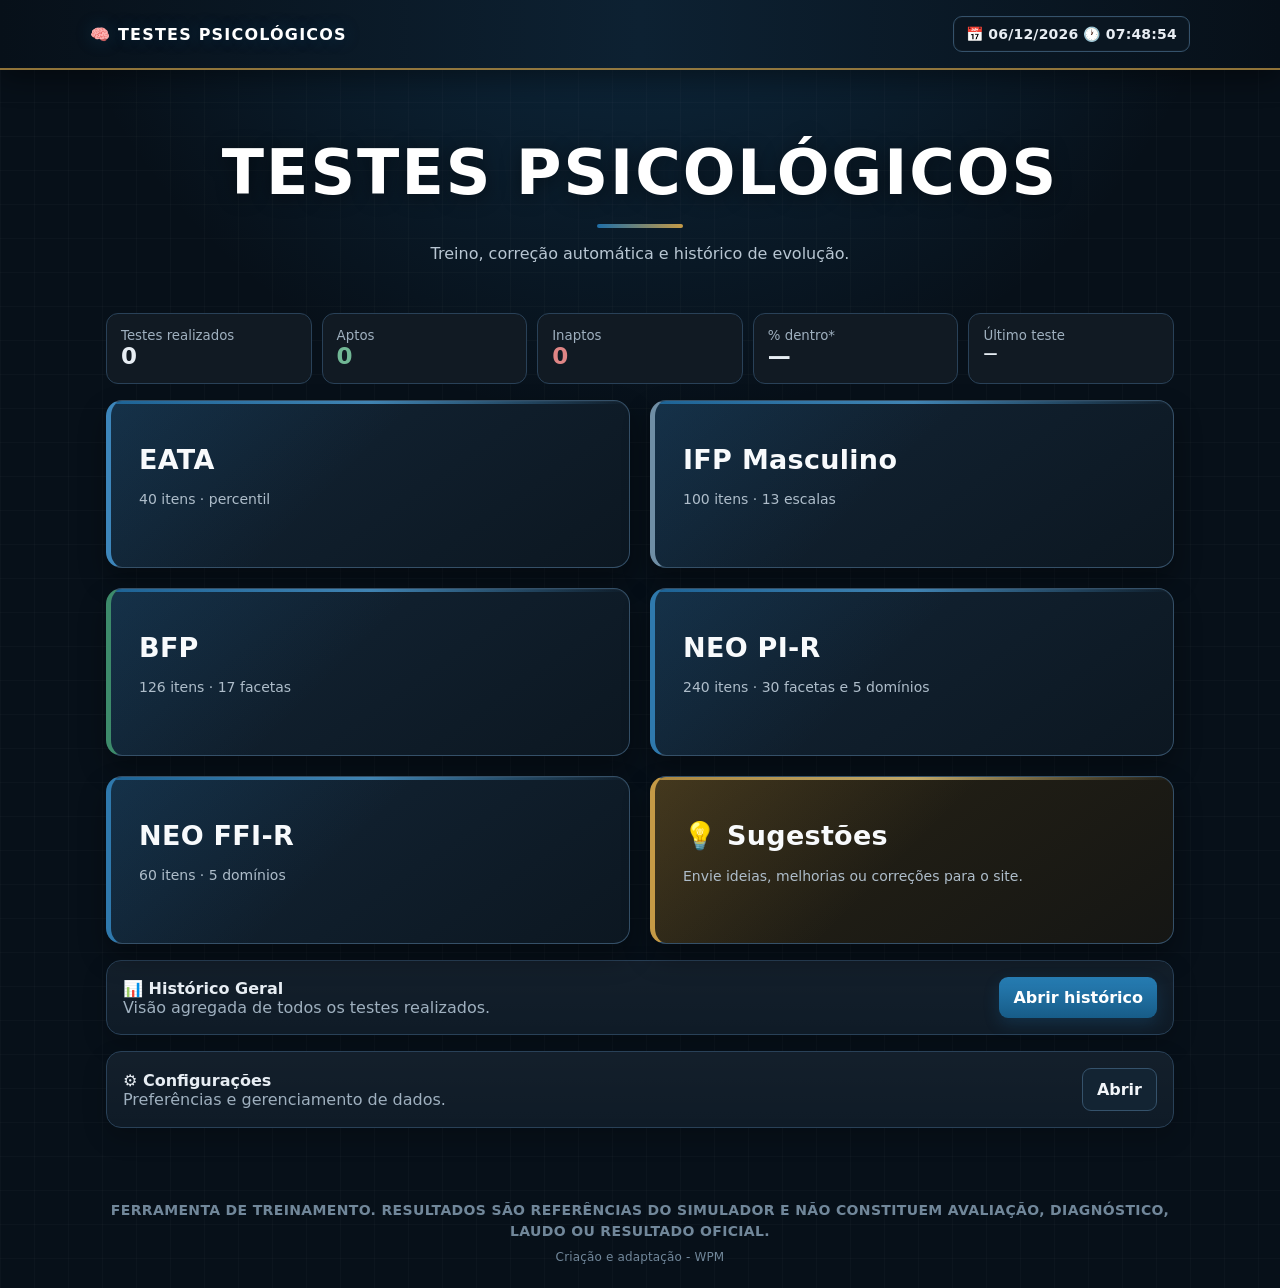
==== commit 0988cf00: "Add files via upload" ====
--- a/index.html
+++ b/index.html
@@ -1,4 +1,4 @@
-<!doctype html><html lang="pt-BR"><head><link rel="manifest" href="manifest.webmanifest"><meta name="theme-color" content="#0b1118"><meta name="apple-mobile-web-app-capable" content="yes"><meta name="apple-mobile-web-app-status-bar-style" content="black-translucent"><link rel="apple-touch-icon" href="icon.svg"><meta charset="utf-8"><meta name="viewport" content="width=device-width,initial-scale=1"><title>Testes Psicológicos</title>
+<!doctype html><html lang="pt-BR"><head><meta charset="utf-8"><meta name="viewport" content="width=device-width,initial-scale=1"><title>Testes Psicológicos</title>
 <style>
 :root{--bg:#0b1118;--surface:#121a23;--surface2:#17222e;--text:#e8edf3;--muted:#9ba8b6;--line:#2a3745;--navy:#163a5f;--blue:#2d6594;--steel:#52728c;--green:#37745d;--red:#8f3d3d}
 *{box-sizing:border-box}body{margin:0;font-family:system-ui,Segoe UI,Arial;background:linear-gradient(180deg,#0b1118 0%,#111923 100%);color:var(--text);min-height:100vh}
@@ -441,23 +441,18 @@
   .hero{padding-top:28px !important}
 }
 
-
-.reportfilters{display:flex;gap:8px;flex-wrap:wrap;margin:10px 0}.trend{display:flex;align-items:end;gap:5px;height:110px;padding:10px 0}.trend i{flex:1;min-width:8px;background:#71879a;border-radius:5px 5px 0 0;position:relative}.trend i span{position:absolute;bottom:-20px;left:50%;transform:translateX(-50%);font-size:9px;color:#71879a}.modebadge{display:inline-block;padding:5px 9px;border:1px solid var(--line);border-radius:999px;font-size:11px;font-weight:800}.official-lock{background:#171d24;border:1px solid var(--line);padding:10px;border-radius:9px;margin-bottom:10px}
-
-.prepgrid{display:grid;grid-template-columns:repeat(4,1fr);gap:10px}.calgrid{display:grid;grid-template-columns:repeat(7,1fr);gap:5px}.calday{min-height:62px;border:1px solid var(--line);border-radius:8px;padding:6px;font-size:11px;background:#111820}.calday b{display:block;font-size:12px}.calday.has{box-shadow:inset 0 0 0 1px #71879a}.caldot{display:block;white-space:nowrap;overflow:hidden;text-overflow:ellipsis;margin-top:3px}.paloTrend{display:flex;align-items:end;gap:7px;height:150px;padding:15px 4px 25px}.paloTrend .col{flex:1;min-width:28px;text-align:center}.paloTrend .bar{background:#71879a;border-radius:6px 6px 0 0;min-height:4px}.paloTrend small{display:block;margin-top:5px;font-size:9px}.timehint{font-size:11px;color:#71879a;margin-top:4px}@media(max-width:720px){.prepgrid{grid-template-columns:repeat(2,1fr)}.calday{min-height:52px;padding:4px}}
-.mainnav{display:flex;gap:7px;overflow-x:auto;padding-top:0;padding-bottom:10px;scrollbar-width:none}.mainnav::-webkit-scrollbar{display:none}.navbtn{white-space:nowrap;background:transparent;border:1px solid var(--line);color:var(--muted);padding:8px 12px;border-radius:999px;font-weight:800;font-size:12px}.navbtn.active{background:var(--text);color:var(--bg);border-color:var(--text)}@media(max-width:720px){.top{padding-bottom:8px}.mainnav{padding-left:12px;padding-right:12px}.navbtn{padding:8px 10px;font-size:11px}}
-
-.countdown-mini{font-size:11px;font-weight:800;color:var(--muted);text-align:right;margin-bottom:2px}.favbtn{position:absolute;right:9px;top:8px;border:0;background:transparent;font-size:18px;padding:4px;z-index:2}.cardbtn{position:relative}.cardmeta{font-size:10px;color:var(--muted);margin-top:5px}.session-list{display:grid;gap:8px}.session-row{display:grid;grid-template-columns:34px 1fr auto;gap:9px;align-items:center;border:1px solid var(--line);border-radius:10px;padding:9px;background:var(--surface2)}.session-row.done{opacity:.65}.session-num{font-weight:900;text-align:center}.lock-overlay{position:fixed;inset:0;background:#080d13;z-index:99999;display:flex;align-items:center;justify-content:center;padding:20px}.lock-card{width:min(360px,100%);background:#121a23;border:1px solid #2a3745;border-radius:16px;padding:22px;text-align:center}.lock-card input{text-align:center;font-size:24px;letter-spacing:8px}.backup-warn{border:1px solid #7b6334;background:#2a2418;padding:10px;border-radius:10px;margin-top:10px}.histfilters{display:grid;grid-template-columns:2fr 1fr 1fr;gap:8px;margin-bottom:12px}@media(max-width:720px){.histfilters{grid-template-columns:1fr}.countdown-mini{display:none}}
-body.light-theme{--bg:#eef2f5;--surface:#fff;--surface2:#f4f7f9;--text:#18222d;--muted:#61707f;--line:#ccd5de;--navy:#d9e6f2;--blue:#2d6594;--steel:#52728c;background:var(--bg);color:var(--text)}body.light-theme header{background:#fff}body.light-theme .cardbtn,body.light-theme .panel,body.light-theme .settings>div{box-shadow:0 2px 10px #0000000c}
-
-/* ===== V9: Central de Avaliação, qualidade e demonstração ===== */
-.eval-grid{display:grid;grid-template-columns:repeat(auto-fit,minmax(220px,1fr));gap:10px}.eval-card{border:1px solid var(--line);background:var(--surface2);border-radius:12px;padding:12px}.eval-card label{display:flex;gap:8px;align-items:flex-start}.eval-card input[type=checkbox]{width:auto;margin-top:3px}.quality-chip{display:inline-block;padding:4px 8px;border-radius:999px;font-size:10px;font-weight:900;border:1px solid var(--line);margin-top:5px}.quality-good{background:rgba(53,174,98,.12)}.quality-warn{background:rgba(210,157,42,.14)}.quality-bad{background:rgba(204,67,67,.13)}.demo-badge{display:inline-block;padding:4px 8px;border-radius:999px;background:#6b4d14;border:1px solid #9a7524;font-size:10px;font-weight:900;margin-left:6px}.master-summary{display:grid;grid-template-columns:repeat(auto-fit,minmax(150px,1fr));gap:8px;margin:10px 0}.master-summary>div{border:1px solid var(--line);border-radius:10px;padding:10px;background:var(--surface2)}.palo-session-chart{display:flex;align-items:flex-end;gap:8px;height:170px;padding:16px 6px 2px;border-bottom:1px solid var(--line);overflow-x:auto}.palo-session-chart .pcol{min-width:42px;text-align:center;display:flex;flex-direction:column;justify-content:flex-end;height:100%}.palo-session-chart .pbar{width:26px;margin:0 auto 5px;border-radius:6px 6px 2px 2px;background:currentColor;opacity:.75;min-height:4px}.vfooter-meta{margin-top:8px;font-size:11px;opacity:.9}.quality-list{margin:8px 0 0;padding-left:18px}.quality-list li{margin:3px 0}
-</style></head><body><header><div class="wrap top"><div class="brand">🧠 Testes Psicológicos</div><div class="header-right"><div id="examCountdown" class="countdown-mini"></div><div id="liveClock" class="live-clock" aria-label="Data e hora atuais">--/--/---- --:--:--</div></div></div><div class="wrap mainnav"><button class="navbtn active" data-nav="home">🧪 Testes</button><button class="navbtn" data-nav="preparation">🎯 Minha preparação</button><button class="navbtn" data-nav="training">▶️ Sessão de treino</button><button class="navbtn" data-nav="evaluation">🧠 Central de avaliação</button><button class="navbtn" data-nav="reports">📚 Relatórios</button><button class="navbtn" data-nav="generalhist">📊 Histórico</button><button class="navbtn" data-nav="settings">⚙️ Configurações</button></div></header><main>
-<section id="home" class="screen active"><div class="hero"><h1>Testes Psicológicos</h1><p>Escolha um teste para iniciar o treinamento.</p></div>
+</style></head><body><header><div class="wrap top"><div class="brand">🧠 Testes Psicológicos</div><div class="header-right"><button id="homeBtn" class="ghost hidden">← Início</button><div id="liveClock" class="live-clock" aria-label="Data e hora atuais">--/--/---- --:--:--</div></div></div></header><main>
+<section id="home" class="screen active"><div class="hero"><h1>Testes Psicológicos</h1><p>Treino, correção automática e histórico de evolução.</p></div>
+<div id="dashboard" class="dashboard"></div>
+<div id="resumeArea"></div>
 <div class="grid">
-<button class="cardbtn eata" data-open="eata"><h2>EATA</h2><p>40 itens · percentil</p></button><button class="cardbtn ifp" data-open="ifp"><h2>IFP Masculino</h2><p>100 itens · 13 escalas</p></button><button class="cardbtn bfp" data-open="bfp"><h2>BFP</h2><p>126 itens · 17 facetas</p></button><button class="cardbtn neo" data-open="neo"><h2>NEO PI-R</h2><p>240 itens · 30 facetas e 5 domínios</p></button><button class="cardbtn neo" data-open="neoffi"><h2>NEO FFI-R</h2><p>60 itens · 5 domínios</p></button><button class="cardbtn palo" data-open="palo"><h2>✍️ Palográfico</h2><p>Timer por sessões · pausas · relatório para IA</p></button><button class="cardbtn suggestions" type="button" onclick="window.open('https://docs.google.com/forms/d/e/1FAIpQLSe___c2KPu61E_MqNNRnoOaDf815_oNakMIAv6hR8Ca1NK7zw/viewform?usp=header','_blank','noopener,noreferrer')"><h2>💡 Sugestões</h2><p>Envie ideias, melhorias ou correções para o site.</p></button></div></section>
-<section id="preparation" class="screen"><div class="panel"><h1>🎯 Minha preparação</h1><p class="note">Acompanhe sua preparação, aplicações em andamento e calendário de treinamento.</p></div><div id="dashboard" class="dashboard"></div><div id="resumeArea"></div><div id="prepArea"></div></section>
-<section id="training" class="screen"><div class="panel"><h1>▶️ Sessão de treinamento</h1><p class="note">Monte uma sequência de testes para o treino de hoje. Ao concluir um teste, volte aqui para iniciar o próximo.</p></div><div id="trainingApp"></div></section><section id="evaluation" class="screen"><div id="evaluationApp"></div></section><section id="work" class="screen"><div id="app"></div></section><section id="reports" class="screen"><div id="reportsApp"></div></section><section id="generalhist" class="screen"><div id="generalHistApp"></div></section><section id="settings" class="screen"><div class="panel"><h1>⚙️ Configurações</h1></div><div class="settings">
+<button class="cardbtn eata" data-open="eata"><h2>EATA</h2><p>40 itens · percentil</p></button><button class="cardbtn ifp" data-open="ifp"><h2>IFP Masculino</h2><p>100 itens · 13 escalas</p></button><button class="cardbtn bfp" data-open="bfp"><h2>BFP</h2><p>126 itens · 17 facetas</p></button><button class="cardbtn neo" data-open="neo"><h2>NEO PI-R</h2><p>240 itens · 30 facetas e 5 domínios</p></button><button class="cardbtn neo" data-open="neoffi"><h2>NEO FFI-R</h2><p>60 itens · 5 domínios</p></button><button class="cardbtn suggestions" type="button" onclick="window.open('https://docs.google.com/forms/d/e/1FAIpQLSe___c2KPu61E_MqNNRnoOaDf815_oNakMIAv6hR8Ca1NK7zw/viewform?usp=header','_blank','noopener,noreferrer')"><h2>💡 Sugestões</h2><p>Envie ideias, melhorias ou correções para o site.</p></button></div>
+<div class="panel config">
+  <div><b>📊 Histórico Geral</b><div class="note">Visão agregada de todos os testes realizados.</div></div>
+  <button class="primary" data-open="generalhist">Abrir histórico</button>
+</div>
+<div class="panel config"><div><b>⚙️ Configurações</b><div class="note">Preferências e gerenciamento de dados.</div></div><button class="secondary" data-open="settings">Abrir</button></div></section>
+<section id="work" class="screen"><div id="app"></div></section><section id="generalhist" class="screen"><div id="generalHistApp"></div></section><section id="settings" class="screen"><div class="panel"><h1>⚙️ Configurações</h1></div><div class="settings">
 <div class="panel">
   <b>👤 Perfil padrão</b>
   <p class="note">Preenche automaticamente nome e idade nos testes.</p>
@@ -465,17 +460,13 @@
   <label>Idade<input id="defaultAge" type="number" min="1" max="120" placeholder="Idade"></label>
   <button id="saveProfile" class="primary" style="margin-top:10px">Salvar perfil</button>
 </div>
-<div class="panel"><b>🎯 Preparação atual — Segurança Pública</b><p class="note">Organiza o dashboard e contextualiza os relatórios. Não altera critérios psicométricos.</p><label>Carreira<select id="career"><option>Segurança Pública — Geral</option><option>Polícia Civil</option><option>Polícia Militar</option><option>Polícia Penal</option><option>Guarda Municipal</option><option>Corpo de Bombeiros</option></select></label><label>Concurso atual<input id="contest" type="text" placeholder="Ex.: GCM Telêmaco Borba"></label><label>Data da avaliação psicológica<input id="examDate" type="date"></label><button id="savePrep" class="primary" style="margin-top:10px">Salvar preparação</button></div>
 <div class="panel">
   <b>💾 Backup do histórico</b>
   <p class="note">Exporte seus resultados e configurações para não depender apenas deste navegador.</p>
   <div class="actions"><button id="exportBackup" class="secondary">Exportar backup</button><button id="importBackupBtn" class="secondary">Importar backup</button></div>
   <input id="importBackupFile" type="file" accept=".json,application/json" class="hidden">
 </div>
-<div class="panel"><b>⏱️ Modo Simulado Oficial</b><p class="note">Execução mais controlada: oculta detalhes/histórico durante o teste e evita feedback intermediário. Não reproduz uma banca específica.</p><label><input id="officialMode" type="checkbox" style="width:auto"> Ativar modo simulado oficial</label></div><div class="panel"><label><input id="keep" type="checkbox" style="width:auto"> Manter nome/idade após calcular</label></div><div class="panel"><label><input id="autoclear" type="checkbox" style="width:auto"> Limpar respostas automaticamente</label></div><div class="panel"><label><input id="hidePersonal" type="checkbox" style="width:auto"> 🔐 Ocultar nome e idade nos relatórios exportados</label><p class="note">Quando ativado, PDFs e TXT usam “Candidato” e não exibem idade.</p></div><div class="panel"><b>🌙 Aparência</b><p class="note">Escolha o tema da plataforma.</p><select id="themeSelect"><option value="dark">Escuro</option><option value="light">Claro</option><option value="system">Sistema</option></select></div>
-<div class="panel"><b>🔒 Bloqueio local</b><p class="note">PIN opcional de 4 a 8 números. Ele protege apenas a abertura neste navegador.</p><div class="actions"><input id="pinInput" inputmode="numeric" maxlength="8" placeholder="Novo PIN" style="max-width:160px"><button id="savePin" class="secondary">Salvar PIN</button><button id="removePin" class="danger">Remover PIN</button></div></div>
-<div class="panel"><b>🧪 Modo demonstração</b><p class="note">Permite testar todas as funções sem salvar resultados no histórico nem contaminar suas estatísticas.</p><label><input id="demoMode" type="checkbox" style="width:auto"> Ativar modo demonstração</label><div id="demoStatus" class="note" style="margin-top:8px"></div></div><div class="panel"><b>📦 Lembrete de backup</b><p class="note">A plataforma avisa quando o último backup tiver mais de 30 dias.</p><label><input id="backupReminder" type="checkbox" style="width:auto"> Ativar lembrete de backup</label><div id="backupStatus" class="note" style="margin-top:8px"></div></div>
-<div class="panel"><b>🗑️ Gerenciar dados</b><p class="note">Apague somente o histórico de um teste específico.</p><div class="actions"><select id="wipeTest"><option value="eata">EATA</option><option value="ifp">IFP</option><option value="bfp">BFP</option><option value="neo">NEO PI-R</option><option value="neoffi">NEO FFI-R</option><option value="palo">Palográfico</option></select><button id="wipeOne" class="danger">Apagar selecionado</button></div></div><div class="panel"><b>Históricos</b><p class="note">Apaga EATA, IFP, BFP, NEO PI-R e NEO FFI-R.</p><button id="wipe" class="danger">Apagar todos</button></div><div class="panel"><b>Armazenamento</b><p class="note">Os históricos ficam salvos localmente neste navegador.</p></div></div></section></main>
+<div class="panel"><label><input id="keep" type="checkbox" style="width:auto"> Manter nome/idade após calcular</label></div><div class="panel"><label><input id="autoclear" type="checkbox" style="width:auto"> Limpar respostas automaticamente</label></div><div class="panel"><b>Históricos</b><p class="note">Apaga EATA, IFP, BFP, NEO PI-R e NEO FFI-R.</p><button id="wipe" class="danger">Apagar todos</button></div><div class="panel"><b>Armazenamento</b><p class="note">Os históricos ficam salvos localmente neste navegador.</p></div></div></section></main>
 <script>
 function updateLiveClock(){
   const el=document.getElementById('liveClock');
@@ -495,23 +486,21 @@
  removeItem(k){try{window.localStorage.removeItem(k)}catch(e){delete memoryStore[k]}}
 };
 const EXTRA={"bfpQ2":[{"n":1,"text":"Procuro seguir as regras sociais sem questioná-las.","facet":"Liberalismo (A2)","domain":"Abertura","factor":-1},{"n":2,"text":"Tento fazer com que as pessoas se sintam bem.","facet":"Amabilidade (S1)","domain":"Socialização","factor":1},{"n":3,"text":"Gosto de falar sobre mim.","facet":"Altivez (E2)","domain":"Extroversão","factor":1},{"n":4,"text":"Tenho um coração mole.","facet":"Amabilidade (S1)","domain":"Socialização","factor":1},{"n":5,"text":"Falo tudo o que penso.","facet":"Altivez (E2)","domain":"Extroversão","factor":1},{"n":6,"text":"Gosto de fazer coisas que nunca fiz antes.","facet":"Busca por novidades (A3)","domain":"Abertura","factor":1},{"n":7,"text":"Acredito que as pessoas tem boas intenções.","facet":"Confiança nas pessoas (S3)","domain":"Socialização","factor":1},{"n":8,"text":"Sou divertido.","facet":"Interações Sociais (E4)","domain":"Extroversão","factor":1},{"n":9,"text":"Tomo cuidado com o que falo.","facet":"Ponderação / Prudência (R2)","domain":"Realização","factor":1},{"n":10,"text":"Dificilmente perdoo.","facet":"Confiança nas pessoas (S3)","domain":"Socialização","factor":-1},{"n":11,"text":"Divirto-me quando estou entre muitas pessoas.","facet":"Interações Sociais (E4)","domain":"Extroversão","factor":1},{"n":12,"text":"Respeito os sentimentos alheios.","facet":"Amabilidade (S1)","domain":"Socialização","factor":1},{"n":13,"text":"Mesmo quando preciso resolver alguma coisa para mim, costumo adiar até o último momento.","facet":"Passividade / falta de energia (N3)","domain":"Neuroticismo","factor":1},{"n":14,"text":"Tento influenciar os outros.","facet":"Altivez (E2)","domain":"Extroversão","factor":1},{"n":15,"text":"Sou generoso(a).","facet":"Amabilidade (S1)","domain":"Socialização","factor":1},{"n":16,"text":"Estou satisfeito comigo mesmo(a).","facet":"Depressão (N4)","domain":"Neuroticismo","factor":-1},{"n":17,"text":"Não falo muito.","facet":"Comunicação (E1)","domain":"Extroversão","factor":-1},{"n":18,"text":"Posso agredir fisicamente as pessoas quando fico muito irritado.","facet":"Pro-sociabilidade (S2)","domain":"Socialização","factor":-1},{"n":19,"text":"Resolvo meus problemas sem pensar muito.","facet":"Ponderação / Prudência (R2)","domain":"Realização","factor":-1},{"n":20,"text":"Preocupo-me com todos.","facet":"Amabilidade (S1)","domain":"Socialização","factor":1},{"n":21,"text":"Geralmente me sinto feliz.","facet":"Dinamismo (E3)","domain":"Extroversão","factor":1},{"n":22,"text":"Preciso de estímulo para começar a fazer as coisas.","facet":"Passividade / falta de energia (N3)","domain":"Neuroticismo","factor":1},{"n":23,"text":"Tenho pouco interesse por exposições de arte.","facet":"Abertura a idéias (A1)","domain":"Abertura","factor":-1},{"n":24,"text":"Divirto-me contrariando as pessoas.","facet":"Pro-sociabilidade (S2)","domain":"Socialização","factor":-1},{"n":25,"text":"Com frequência tomo decisões precipitadas.","facet":"Instabilid. Emoc. (N2)","domain":"Neuroticismo","factor":1},{"n":26,"text":"Facilmente coloco as minhas idéias em prática.","facet":"Dinamismo (E3)","domain":"Extroversão","factor":1},{"n":27,"text":"Uso as pessoas para conseguir o que desejo.","facet":"Pro-sociabilidade (S2)","domain":"Socialização","factor":-1},{"n":28,"text":"Posso lidar com muitas tarefas ao mesmo tempo.","facet":"Competência (R1)","domain":"Realização","factor":1},{"n":29,"text":"Quase sempre me sinto desanimado.","facet":"Depressão (N4)","domain":"Neuroticismo","factor":1},{"n":30,"text":"Suspeito das intenções das pessoas.","facet":"Confiança nas pessoas (S3)","domain":"Socialização","factor":-1},{"n":31,"text":"Atualmente defendo idéias diferentes daquelas que defendia antigamente.","facet":"Liberalismo (A2)","domain":"Abertura","factor":1},{"n":32,"text":"Consigo o que eu quero.","facet":"Dinamismo (E3)","domain":"Extroversão","factor":1},{"n":33,"text":"Tenho pouca curiosidade para conhecer novos estlos musicais.","facet":"Abertura a idéias (A1)","domain":"Abertura","factor":-1},{"n":34,"text":"Dedico-me muito para fazer as coisas.","facet":"Empenho / Comprometimento (R3)","domain":"Realização","factor":1},{"n":35,"text":"Espero pela decisão dos outros.","facet":"Passividade / falta de energia (N3)","domain":"Neuroticismo","factor":1},{"n":36,"text":"Interesso-me por teorias que tentam explicar o universo.","facet":"Abertura a idéias (A1)","domain":"Abertura","factor":1},{"n":37,"text":"Tenho pouca paciência para terminar tarefas muito longas ou difíceis.","facet":"Passividade / falta de energia (N3)","domain":"Neuroticismo","factor":1},{"n":38,"text":"Sou uma pessoa tímida.","facet":"Comunicação (E1)","domain":"Extroversão","factor":-1},{"n":39,"text":"Tenho alguns inimigos.","facet":"Confiança nas pessoas (S3)","domain":"Socialização","factor":-1},{"n":40,"text":"Acho que minha vida é vazia e sem emoção.","facet":"Depressão (N4)","domain":"Neuroticismo","factor":1},{"n":41,"text":"Começo rapidamente as tarefas que tenho para fazer.","facet":"Competência (R1)","domain":"Realização","factor":1},{"n":42,"text":"Acho pouco interessantes exposições fotográficas.","facet":"Abertura a idéias (A1)","domain":"Abertura","factor":-1},{"n":43,"text":"Respeito o ponto de vista dos outros.","facet":"Amabilidade (S1)","domain":"Socialização","factor":1},{"n":44,"text":"Tenho dificuldade para me adaptar a trabalhos que envolvam uma rotina fixa.","facet":"Busca por novidades (A3)","domain":"Abertura","factor":1},{"n":45,"text":"Antes de agir, penso no que pode acontecer.","facet":"Ponderação / Prudência (R2)","domain":"Realização","factor":1},{"n":46,"text":"Sinto-me mal se não cumpro algo que prometi.","facet":"Amabilidade (S1)","domain":"Socialização","factor":1},{"n":47,"text":"Adoro atividades em grupo.","facet":"Interações Sociais (E4)","domain":"Extroversão","factor":1},{"n":48,"text":"Tudo o que posso ver a minha frente é mais desprazer do que prazer.","facet":"Depressão (N4)","domain":"Neuroticismo","factor":1},{"n":49,"text":"Gosto de ir a lugares que não conheço.","facet":"Busca por novidades (A3)","domain":"Abertura","factor":1},{"n":50,"text":"Converso com muitas pessoas diferentes quando vou a festas.","facet":"Interações Sociais (E4)","domain":"Extroversão","factor":1},{"n":51,"text":"Ajo impulsivamente quando alguma coisa está me aborrecendo.","facet":"Instabilid. Emoc. (N2)","domain":"Neuroticismo","factor":1},{"n":52,"text":"Gosto de ter uma vida social agitada.","facet":"Interações Sociais (E4)","domain":"Extroversão","factor":1},{"n":53,"text":"Participar de atividades que envolvam criatividade e / ou fantasia me empolga.","facet":"Abertura a idéias (A1)","domain":"Abertura","factor":1},{"n":54,"text":"Me esforço para ter destaque na escola ou no trabalho.","facet":"Empenho / Comprometimento (R3)","domain":"Realização","factor":1},{"n":55,"text":"Geralmente faço o que meus amigos e parentes querem, embora não concorde com eles, como medo que se afastem de mim.","facet":"Vulnerabilidade (N1)","domain":"Neuroticismo","factor":1},{"n":56,"text":"Tenho pouco interesse por idéias abstratas.","facet":"Abertura a idéias (A1)","domain":"Abertura","factor":-1},{"n":57,"text":"Acho que os outros zombam de mim.","facet":"Confiança nas pessoas (S3)","domain":"Socialização","factor":-1},{"n":58,"text":"Costumo fazer sacrifícios para conseguir o que quero.","facet":"Competência (R1)","domain":"Realização","factor":1},{"n":59,"text":"Acho natural que os valores morais mudem ao longo do tempo.","facet":"Liberalismo (A2)","domain":"Abertura","factor":1},{"n":60,"text":"Tenho muito medo de que os meus amigos deixem de gostar de mim.","facet":"Vulnerabilidade (N1)","domain":"Neuroticismo","factor":1},{"n":61,"text":"Tento incentivar as pessoas.","facet":"Amabilidade (S1)","domain":"Socialização","factor":1},{"n":62,"text":"Sou uma pessoa com pouca imaginação.","facet":"Abertura a idéias (A1)","domain":"Abertura","factor":-1},{"n":63,"text":"Faço coisas consideradas perigosas.","facet":"Pro-sociabilidade (S2)","domain":"Socialização","factor":-1},{"n":64,"text":"Penso sobre o que preciso fazer para alcançar meus objetivos.","facet":"Competência (R1)","domain":"Realização","factor":1},{"n":65,"text":"Sou uma pessoa nervosa.","facet":"Instabilid. Emoc. (N2)","domain":"Neuroticismo","factor":1},{"n":66,"text":"Costumo ficar calado quando estou entre estranhos.","facet":"Comunicação (E1)","domain":"Extroversão","factor":-1},{"n":67,"text":"Resolvo meus problemas com rapidez.","facet":"Competência (R1)","domain":"Realização","factor":1},{"n":68,"text":"Confio no que as pessoas dizem.","facet":"Confiança nas pessoas (S3)","domain":"Socialização","factor":1},{"n":69,"text":"Acho que não existe uma verdade absoluta.","facet":"Liberalismo (A2)","domain":"Abertura","factor":1},{"n":70,"text":"Por mais que me esforce, sei que não sou capaz de superar os obstáculos que tenho que enfrentar no dia a dia.","facet":"Depressão (N4)","domain":"Neuroticismo","factor":1},{"n":71,"text":"Envolvo-me rapidamente com os outros.","facet":"Interações Sociais (E4)","domain":"Extroversão","factor":1},{"n":72,"text":"Gosto de pensar sobre soluções diferentes para problemas complexos.","facet":"Competência (R1)","domain":"Realização","factor":1},{"n":73,"text":"Deixo de fazer as coisas que desejo por medo de ser criticado pelos outros.","facet":"Vulnerabilidade (N1)","domain":"Neuroticismo","factor":1},{"n":74,"text":"Acredito que a maioria dos valores morais são dependentes da época e do lugar.","facet":"Liberalismo (A2)","domain":"Abertura","factor":1},{"n":75,"text":"Fico muito tímido quando estou entre desconhecidos.","facet":"Vulnerabilidade (N1)","domain":"Neuroticismo","factor":1},{"n":76,"text":"Preocupo-me em agir segundo as leis.","facet":"Pro-sociabilidade (S2)","domain":"Socialização","factor":1},{"n":77,"text":"Meu humor  varia constantemente.","facet":"Instabilid. Emoc. (N2)","domain":"Neuroticismo","factor":1},{"n":78,"text":"Necessito estar no centro das atenções.","facet":"Altivez (E2)","domain":"Extroversão","factor":1},{"n":79,"text":"Sinto-me muito inseguro quando tenho que fazer coisas que nunca fiz antes.","facet":"Vulnerabilidade (N1)","domain":"Neuroticismo","factor":1},{"n":80,"text":"As pessoas dizem que sou muito detalhista.","facet":"Empenho / Comprometimento (R3)","domain":"Realização","factor":1},{"n":81,"text":"Evito discussões filosóficas.","facet":"Abertura a idéias (A1)","domain":"Abertura","factor":-1},{"n":82,"text":"Não gosto de expressar as minhas idéias, pois tenho medo de ser ridicularizado.","facet":"Vulnerabilidade (N1)","domain":"Neuroticismo","factor":1},{"n":83,"text":"Sou capaz de assumir tarefas importantes.","facet":"Competência (R1)","domain":"Realização","factor":1},{"n":84,"text":"Gosto de manter a rotina.","facet":"Busca por novidades (A3)","domain":"Abertura","factor":-1},{"n":85,"text":"Acho que faço bem as coisas.","facet":"Competência (R1)","domain":"Realização","factor":1},{"n":86,"text":"Sou uma pessoa irritável.","facet":"Instabilid. Emoc. (N2)","domain":"Neuroticismo","factor":1},{"n":87,"text":"Costumo enganar as pessoas.","facet":"Pro-sociabilidade (S2)","domain":"Socialização","factor":-1},{"n":88,"text":"Gosto de trabalhos artísticos que são considerados estranhos.","facet":"Abertura a idéias (A1)","domain":"Abertura","factor":1},{"n":89,"text":"Tenho muita dificuldade em tomar decisões na minha vida.","facet":"Vulnerabilidade (N1)","domain":"Neuroticismo","factor":1},{"n":90,"text":"Vivo minhas emoções intensamente.","facet":"Interações Sociais (E4)","domain":"Extroversão","factor":1},{"n":91,"text":"Gosto de fazer coisas que exigem muito de mim.","facet":"Competência (R1)","domain":"Realização","factor":1},{"n":92,"text":"Sofro quando encontro alguém que está com dificuldades.","facet":"Amabilidade (S1)","domain":"Socialização","factor":1},{"n":93,"text":"É comum terem inveja de mim.","facet":"Altivez (E2)","domain":"Extroversão","factor":1},{"n":94,"text":"Sempre que posso, mudo o trajeto nos meus percursos diários.","facet":"Busca por novidades (A3)","domain":"Abertura","factor":1},{"n":95,"text":"Tenho dificuldade de terminar as tarefas, pois me distraio muito com outras coisas.","facet":"Passividade / falta de energia (N3)","domain":"Neuroticismo","factor":1},{"n":96,"text":"Preocupo-me com aqueles que estão numa situação pior que a minha.","facet":"Amabilidade (S1)","domain":"Socialização","factor":1},{"n":97,"text":"Sou comunicativo.","facet":"Comunicação (E1)","domain":"Extroversão","factor":1},{"n":98,"text":"Acho que os outros podem tentar me prejudicar.","facet":"Confiança nas pessoas (S3)","domain":"Socialização","factor":-1},{"n":99,"text":"Sinto uma incontrolável vontade de falar, mesmo que seja com quem não conheço.","facet":"Altivez (E2)","domain":"Extroversão","factor":1},{"n":100,"text":"Eu paro de fazer as coisas quando elas ficam muito difíceis.","facet":"Passividade / falta de energia (N3)","domain":"Neuroticismo","factor":1},{"n":101,"text":"Escolho as palavras com cuidado.","facet":"Ponderação / Prudência (R2)","domain":"Realização","factor":1},{"n":102,"text":"Com frequência, passo por períodos em que fico extremamente irritável, incomodando-me com qualquer coisa.","facet":"Instabilid. Emoc. (N2)","domain":"Neuroticismo","factor":1},{"n":103,"text":"Raramente mostro um trabalho a outras pessoas antes de revisá-lo cuidadosamente.","facet":"Empenho / Comprometimento (R3)","domain":"Realização","factor":1},{"n":104,"text":"Importo-me com os sentimentos dos outros.","facet":"Amabilidade (S1)","domain":"Socialização","factor":1},{"n":105,"text":"Faço muitas coisas durante as minhas horas de folga.","facet":"Comunicação (E1)","domain":"Extroversão","factor":1},{"n":106,"text":"Estou cansado de viver.","facet":"Depressão (N4)","domain":"Neuroticismo","factor":1},{"n":107,"text":"Gosto de quebrar regras.","facet":"Pro-sociabilidade (S2)","domain":"Socialização","factor":-1},{"n":108,"text":"Costumo tomar a iniciativa e conversar com os outros.","facet":"Dinamismo (E3)","domain":"Extroversão","factor":1},{"n":109,"text":"Respeito autoridades.","facet":"Pro-sociabilidade (S2)","domain":"Socialização","factor":1},{"n":110,"text":"Sou uma pessoa insegura.","facet":"Vulnerabilidade (N1)","domain":"Neuroticismo","factor":1},{"n":111,"text":"Quando estou entre um grupo, gosto que me dêem atenção.","facet":"Altivez (E2)","domain":"Extroversão","factor":1},{"n":112,"text":"Meus amigos dizem que eu trabalho / estudo demais.","facet":"Empenho / Comprometimento (R3)","domain":"Realização","factor":1},{"n":113,"text":"Sinto-me entediado quando tenho que fazer as mesmas coisas.","facet":"Busca por novidades (A3)","domain":"Abertura","factor":1},{"n":114,"text":"Exijo muito de mim mesmo.","facet":"Empenho / Comprometimento (R3)","domain":"Realização","factor":1},{"n":115,"text":"Tenho dificuldade para participar de atividades que exijam imaginação ou fantasia.","facet":"Abertura a idéias (A1)","domain":"Abertura","factor":-1},{"n":116,"text":"Gosto de programar detalhadamente as coisas que tenho para fazer.","facet":"Empenho / Comprometimento (R3)","domain":"Realização","factor":1},{"n":117,"text":"Usualmente, tomo a iniciativa nas situações.","facet":"Dinamismo (E3)","domain":"Extroversão","factor":1},{"n":118,"text":"Sinto-me muito mal quando recebo alguma crítica.","facet":"Vulnerabilidade (N1)","domain":"Neuroticismo","factor":1},{"n":119,"text":"Acredito que as pessoas tenham uma natureza ruim.","facet":"Confiança nas pessoas (S3)","domain":"Socialização","factor":-1},{"n":120,"text":"Dificilmente fico sem jeito.","facet":"Comunicação (E1)","domain":"Extroversão","factor":1},{"n":121,"text":"Só me aproximo de uma pessoa quando estou certo de que ela concorda com as minhas opiniões e atitudes, para evitar críticas ou desaprovação.","facet":"Depressão (N4)","domain":"Neuroticismo","factor":1},{"n":122,"text":"Sei o que quero para minha vida.","facet":"Competência (R1)","domain":"Realização","factor":1},{"n":123,"text":"Frequentemente questiono regras e costumes sociais.","facet":"Liberalismo (A2)","domain":"Abertura","factor":1},{"n":124,"text":"Tenho uma grande dificuldade em dormir.","facet":"Depressão (N4)","domain":"Neuroticismo","factor":1},{"n":125,"text":"Preocupo-me em agradar as pessoas.","facet":"Amabilidade (S1)","domain":"Socialização","factor":1},{"n":126,"text":"Sou disposto a rever meus posicionamentos sobre diferentes assuntos.","facet":"Liberalismo (A2)","domain":"Abertura","factor":1}],"bfpSpecs":[{"name":"Vulnerabilidade (N1)","domain":"Neuroticismo","min":1.0,"max":3.5,"mode":"facet_points","den":9},{"name":"Instabilid. Emoc. (N2)","domain":"Neuroticismo","min":1.0,"max":3.5,"mode":"facet_points","den":6},{"name":"Passividade / falta de energia (N3)","domain":"Neuroticismo","min":1.0,"max":3.5,"mode":"facet_points","den":6},{"name":"Depressão (N4)","domain":"Neuroticismo","min":1.0,"max":2.0,"mode":"explicit","pos":[28,39,47,69,105,120,123],"neg":[15],"k":1,"den":8},{"name":"Abertura a idéias (A1)","domain":"Abertura","min":3.5,"max":7.0,"mode":"explicit","pos":[35,52,87],"neg":[22,32,41,55,61,80,114],"k":0,"den":10},{"name":"Liberalismo (A2)","domain":"Abertura","min":2.5,"max":7.0,"mode":"explicit","pos":[30,58,68,73,122,125],"neg":[0],"k":1,"den":7},{"name":"Busca por novidades (A3)","domain":"Abertura","min":3.5,"max":7.0,"mode":"explicit","pos":[5,43,48,93,93],"neg":[83],"k":1,"den":6},{"name":"Amabilidade (S1)","domain":"Socialização","min":3.5,"max":6.17,"mode":"facet_points","den":12},{"name":"Pro-sociabilidade (S2)","domain":"Socialização","min":2.5,"max":7.0,"mode":"explicit","pos":[75,108],"neg":[17,23,26,62,86,106],"k":6,"den":8},{"name":"Confiança nas pessoas (S3)","domain":"Socialização","min":3.5,"max":6.2,"mode":"explicit","pos":[6,67],"neg":[9,29,38,56,97,118],"k":6,"den":8},{"name":"Comunicação (E1)","domain":"Extroversão","min":2.5,"max":7.0,"mode":"explicit","pos":[96,104,119],"neg":[16,37,65],"k":3,"den":6},{"name":"Altivez (E2)","domain":"Extroversão","min":3.5,"max":6.0,"mode":"facet_points","den":7},{"name":"Dinamismo (E3)","domain":"Extroversão","min":3.5,"max":7.0,"mode":"facet_points","den":5},{"name":"Interações Sociais (E4)","domain":"Extroversão","min":2.5,"max":7.0,"mode":"facet_points","den":7},{"name":"Competência (R1)","domain":"Realização","min":3.5,"max":7.0,"mode":"facet_points","den":10},{"name":"Ponderação / Prudência (R2)","domain":"Realização","min":2.5,"max":7.0,"mode":"explicit","pos":[8,44,100],"neg":[18],"k":1,"den":4},{"name":"Empenho / Comprometimento (R3)","domain":"Realização","min":3.5,"max":7.0,"mode":"facet_points","den":7}],"neoFacets2":[{"code":"N1","name":"ANSIEDADE","domain":"NEUROTICISMO","varid":23,"min":{"op":"<","v":60.0},"max":null},{"code":"N2","name":"RAIVA","domain":"NEUROTICISMO","varid":24,"min":{"op":"<","v":60.0},"max":null},{"code":"N3","name":"DEPRESSÃO","domain":"NEUROTICISMO","varid":25,"min":{"op":"<","v":60.0},"max":null},{"code":"N4","name":"EMBARAÇO","domain":"NEUROTICISMO","varid":26,"min":{"op":"<","v":60.0},"max":null},{"code":"N5","name":"IMPULSIVIDADE","domain":"NEUROTICISMO","varid":27,"min":{"op":"<","v":60.0},"max":null},{"code":"N6","name":"VULNERABILIDADE","domain":"NEUROTICISMO","varid":28,"min":{"op":"<","v":60.0},"max":null},{"code":"E1","name":"ACOLHIMENTO CALOROSO","domain":"EXTROVERSÃO","varid":16,"min":{"op":">=","v":20.0},"max":{"op":"<=","v":90.0}},{"code":"E2","name":"GREGARISMO","domain":"EXTROVERSÃO","varid":17,"min":{"op":">=","v":20.0},"max":{"op":"<=","v":90.0}},{"code":"E3","name":"ASSERTIVIDADE","domain":"EXTROVERSÃO","varid":18,"min":{"op":">=","v":30.0},"max":null},{"code":"E4","name":"ATIVIDADE","domain":"EXTROVERSÃO","varid":19,"min":{"op":">=","v":30.0},"max":null},{"code":"E5","name":"BUSCA DE SENSAÇÕES","domain":"EXTROVERSÃO","varid":20,"min":null,"max":null},{"code":"E6","name":"EMOÇÕES POSITIVAS","domain":"EXTROVERSÃO","varid":21,"min":{"op":">=","v":20.0},"max":{"op":"<=","v":90.0}},{"code":"O1","name":"FANTASIA","domain":"ABERTURA","varid":30,"min":{"op":">=","v":20.0},"max":{"op":"<=","v":90.0}},{"code":"O2","name":"ESTÉTICA","domain":"ABERTURA","varid":31,"min":null,"max":null},{"code":"O3","name":"SENTIMENTOS","domain":"ABERTURA","varid":32,"min":{"op":">=","v":20.0},"max":{"op":"<=","v":90.0}},{"code":"O4","name":"AÇÕES VARIADAS","domain":"ABERTURA","varid":33,"min":{"op":">=","v":20.0},"max":{"op":"<=","v":90.0}},{"code":"O5","name":"IDÉIAS","domain":"ABERTURA","varid":34,"min":{"op":">=","v":20.0},"max":{"op":"<=","v":90.0}},{"code":"O6","name":"VALORES","domain":"ABERTURA","varid":35,"min":{"op":">=","v":15.0},"max":{"op":"<=","v":90.0}},{"code":"A1","name":"CONFIANÇA","domain":"AMABILIDADE","varid":1,"min":{"op":">=","v":15.0},"max":{"op":"<=","v":90.0}},{"code":"A2","name":"FRANQUEZA","domain":"AMABILIDADE","varid":2,"min":{"op":">=","v":15.0},"max":{"op":"<=","v":90.0}},{"code":"A3","name":"ALTRUÍSMO","domain":"AMABILIDADE","varid":3,"min":{"op":">=","v":20.0},"max":null},{"code":"A4","name":"COMPLACÊNCIA","domain":"AMABILIDADE","varid":4,"min":{"op":">=","v":15.0},"max":{"op":"<=","v":90.0}},{"code":"A5","name":"MODÉSTIA","domain":"AMABILIDADE","varid":5,"min":{"op":">=","v":20.0},"max":null},{"code":"A6","name":"SENSIBILIDADE","domain":"AMABILIDADE","varid":6,"min":{"op":">=","v":15.0},"max":{"op":"<=","v":90.0}},{"code":"C1","name":"COMPETÊNCIA","domain":"CONSCIENCIOSIDADE","varid":9,"min":{"op":">=","v":30.0},"max":null},{"code":"C2","name":"ORDEM","domain":"CONSCIENCIOSIDADE","varid":10,"min":{"op":">=","v":30.0},"max":{"op":"<=","v":90.0}},{"code":"C3","name":"SENSO DE DEVER","domain":"CONSCIENCIOSIDADE","varid":11,"min":{"op":">=","v":30.0},"max":null},{"code":"C4","name":"FORÇO POR REALIZAÇÕES","domain":"CONSCIENCIOSIDADE","varid":12,"min":{"op":">=","v":30.0},"max":{"op":"<=","v":90.0}},{"code":"C5","name":"AUTO-DISCIPLINA","domain":"CONSCIENCIOSIDADE","varid":13,"min":{"op":">=","v":30.0},"max":null},{"code":"C6","name":"PONDERAÇÃO","domain":"CONSCIENCIOSIDADE","varid":14,"min":{"op":">=","v":30.0},"max":{"op":"<=","v":90.0}}],"neoDomains2":{"NEUROTICISMO":{"varid":29,"min":{"op":"<","v":60.0},"max":null},"EXTROVERSÃO":{"varid":22,"min":{"op":">=","v":20.0},"max":{"op":"<=","v":90.0}},"ABERTURA":{"varid":7,"min":{"op":">=","v":20.0},"max":{"op":"<=","v":90.0}},"AMABILIDADE":{"varid":8,"min":{"op":">=","v":15.0},"max":{"op":"<=","v":90.0}},"CONSCIENCIOSIDADE":{"varid":15,"min":{"op":">=","v":30.0},"max":null}},"neoffiQ":[{"n":1,"text":"Sou uma pessoa despreocupada.","domain":"NEUROTICISMO","factor":-1},{"n":2,"text":"Gosto de ter muita gente à minha volta.","domain":"EXTROVERSÃO","factor":1},{"n":3,"text":"Gosto de me concentrar numa fantasia e explorar todas as suas possibilidades, deixando ela crescer e se desenvolver.","domain":"ABERTURA","factor":1},{"n":4,"text":"Tento ser educado(a) com todas as pessoas que encontro.","domain":"AMABILIDADE","factor":1},{"n":5,"text":"Mantenho as minhas coisas limpas e em ordem.","domain":"CONSCIENCIOSIDADE","factor":1},{"n":6,"text":"Algumas vezes senti ressentimento e amargura.","domain":"NEUROTICISMO","factor":1},{"n":7,"text":"Sou propenso(a) a rir facilmente.","domain":"EXTROVERSÃO","factor":1},{"n":8,"text":"Acho interessante aprender a cultivar novos hobbies (passatempos).","domain":"ABERTURA","factor":1},{"n":9,"text":"Às vezes, intimido ou bajulo as pessoas para que elas façam o que eu quero.","domain":"AMABILIDADE","factor":-1},{"n":10,"text":"Eu sou bom (boa) em organizar meu tempo de maneira a fazer as coisas dentro do prazo.","domain":"CONSCIENCIOSIDADE","factor":1},{"n":11,"text":"Quando estou sob uma grande tensão, algumas vezes sinto que não vou resistir.","domain":"NEUROTICISMO","factor":1},{"n":12,"text":"Prefiro trabalhos que possa fazer sozinho(a), sem ser incomodado(a) por outras pessoas.","domain":"EXTROVERSÃO","factor":-1},{"n":13,"text":"Fico admirado(a) com a variedade de padrões que encontra na arte e na natureza.","domain":"ABERTURA","factor":1},{"n":14,"text":"Algumas pessoas pensam que sou invejoso(a) e egoísta.","domain":"AMABILIDADE","factor":-1},{"n":15,"text":"Freqüentemente entro em situações sem estar totalmente preparado(a) para elas.","domain":"CONSCIENCIOSIDADE","factor":-1},{"n":16,"text":"Raramente me sinto só e triste.","domain":"NEUROTICISMO","factor":-1},{"n":17,"text":"Gosto muito de falar com as outras pessoas.","domain":"EXTROVERSÃO","factor":1},{"n":18,"text":"Acredito que deixar estudantes ouvirem pessoas com idéias controversas só vai confundi-los e desorientá-los.","domain":"ABERTURA","factor":-1},{"n":19,"text":"Se alguém começa uma briga, estou sempre pronto(a) para revidar.","domain":"AMABILIDADE","factor":-1},{"n":20,"text":"Tento cumprir todas as minhas obrigações com responsabilidade.","domain":"CONSCIENCIOSIDADE","factor":1},{"n":21,"text":"Freqüentemente, sinto-me tenso(a) e agitado(a).","domain":"NEUROTICISMO","factor":1},{"n":22,"text":"Gosto de estar em lugares animados.","domain":"EXTROVERSÃO","factor":1},{"n":23,"text":"A poesia pouco ou nada me sensibiliza.","domain":"ABERTURA","factor":-1},{"n":24,"text":"Sou melhor que a maioria das pessoas e tenho consciência disso.","domain":"AMABILIDADE","factor":-1},{"n":25,"text":"Tenho objetivos claros e busco atingi-los de forma organizada.","domain":"CONSCIENCIOSIDADE","factor":1},{"n":26,"text":"Às vezes, sinto que não valho nada.","domain":"NEUROTICISMO","factor":1},{"n":27,"text":"Não gosto de multidões e por isso as evito.","domain":"EXTROVERSÃO","factor":-1},{"n":28,"text":"Tenho dificuldade em soltar a minha imaginação (devanear).","domain":"ABERTURA","factor":-1},{"n":29,"text":"Quando sou insultado(a), tento perdoar e esquecer.","domain":"AMABILIDADE","factor":1},{"n":30,"text":"Perco muito tempo antes de me concentrar no trabalho.","domain":"CONSCIENCIOSIDADE","factor":-1},{"n":31,"text":"Raramente me sinto amendrontado(a) ou ansioso(a).","domain":"NEUROTICISMO","factor":-1},{"n":32,"text":"Frequentemente, sinto-me explodindo de energia.","domain":"EXTROVERSÃO","factor":1},{"n":33,"text":"Raramente me dou conta dos humores ou sentimentos que diferentes ambientes causam.","domain":"ABERTURA","factor":-1},{"n":34,"text":"Tendo a pensar o melhor acerca das pessoas.","domain":"AMABILIDADE","factor":1},{"n":35,"text":"Trabalho muito para conseguir o que quero.","domain":"CONSCIENCIOSIDADE","factor":1},{"n":36,"text":"Muitas vezes, fico irritado(a) com a maneira como as pessoas me tratam.","domain":"NEUROTICISMO","factor":-1},{"n":37,"text":"Sou uma pessoa alegre e bem disposta.","domain":"EXTROVERSÃO","factor":1},{"n":38,"text":"Experimento uma grande variedade de emoções e sentimentos.","domain":"ABERTURA","factor":1},{"n":39,"text":"Algumas pessoas consideram-me frio(a) e calculista.","domain":"AMABILIDADE","factor":-1},{"n":40,"text":"Quando assumo um compromisso as pessoas confiam que vou cumprir.","domain":"CONSCIENCIOSIDADE","factor":1},{"n":41,"text":"Muitas vezes, quando as coisas dão errado, fico desanimado(a) e tenho vontade de desistir.","domain":"NEUROTICISMO","factor":1},{"n":42,"text":"Eu não gosto muito de ficar conversando com as pessoas.","domain":"EXTROVERSÃO","factor":-1},{"n":43,"text":"Às vezes, ao ler poesia ou ao olhar para uma obra de arte, sinto um arrepio, uma onda de emoção.","domain":"ABERTURA","factor":1},{"n":44,"text":"Sou cabeçudo(a) e teimoso(a).","domain":"AMABILIDADE","factor":-1},{"n":45,"text":"Às vezes, não sou tão confiável como deveria ser.","domain":"CONSCIENCIOSIDADE","factor":-1},{"n":46,"text":"Raramente estou triste ou deprimido(a).","domain":"NEUROTICISMO","factor":-1},{"n":47,"text":"Minha vida é agitada.","domain":"EXTROVERSÃO","factor":1},{"n":48,"text":"Tenho pouco interesse em especular sobre a natureza do universo ou da condição humana.","domain":"ABERTURA","factor":-1},{"n":49,"text":"Geralmente, procuro ser atencioso(a) e delicado(a).","domain":"AMABILIDADE","factor":1},{"n":50,"text":"Eu sou uma pessoa produtiva que sempre consegue fazer as coisas.","domain":"CONSCIENCIOSIDADE","factor":1},{"n":51,"text":"Sinto-me, muitas vezes, desamparado(a), desejando que alguém resolva os meus problemas.","domain":"NEUROTICISMO","factor":1},{"n":52,"text":"Sou uma pessoa muito ativa.","domain":"EXTROVERSÃO","factor":1},{"n":53,"text":"Tenho muita curiosidade intelectual.","domain":"ABERTURA","factor":1},{"n":54,"text":"Quando não gosto de alguém, faço questão de demonstrar.","domain":"AMABILIDADE","factor":-1},{"n":55,"text":"Parece que nunca consigo ser organizado(a).","domain":"CONSCIENCIOSIDADE","factor":-1},{"n":56,"text":"Algumas vezes me senti tão envergonhado(a) que simplesmente queria sumir.","domain":"NEUROTICISMO","factor":1},{"n":57,"text":"Prefiro tratar da minha vida a ser um(a) líder para outras pessoas.","domain":"EXTROVERSÃO","factor":-1},{"n":58,"text":"Muitas vezes, sinto prazer em brincar com teorias e idéias abstratas.","domain":"ABERTURA","factor":1},{"n":59,"text":"Se for necessário, estou disposto(a) a manipular as pessoas para conseguir aquilo que quero.","domain":"AMABILIDADE","factor":-1},{"n":60,"text":"Esforço-me por ser excelente em tudo que faço.","domain":"CONSCIENCIOSIDADE","factor":1}],"neoffiDomains":[{"name":"NEUROTICISMO","code":"N","varid":44,"min":{"op":"<","v":60.0},"max":null},{"name":"EXTROVERSÃO","code":"E","varid":43,"min":null,"max":null},{"name":"ABERTURA","code":"O","varid":40,"min":{"op":">=","v":20.0},"max":{"op":"<=","v":90.0}},{"name":"AMABILIDADE","code":"A","varid":41,"min":{"op":">=","v":15.0},"max":{"op":"<=","v":90.0}},{"name":"CONSCIENCIOSIDADE","code":"C","varid":42,"min":{"op":">=","v":30.0},"max":null}],"norms2":{"1|29|1|192":{"pct":99,"t":80,"classid":5},"1|29|1|191":{"pct":99,"t":80,"classid":5},"1|29|1|190":{"pct":99,"t":80,"classid":5},"1|29|1|189":{"pct":99,"t":80,"classid":5},"1|29|1|188":{"pct":99,"t":80,"classid":5},"1|29|1|187":{"pct":99,"t":80,"classid":5},"1|29|1|186":{"pct":99,"t":80,"classid":5},"1|29|1|185":{"pct":99,"t":80,"classid":5},"1|29|1|184":{"pct":99,"t":80,"classid":5},"1|29|1|183":{"pct":99,"t":80,"classid":5},"1|29|1|182":{"pct":99,"t":80,"classid":5},"1|29|1|181":{"pct":99,"t":80,"classid":5},"1|29|1|180":{"pct":99,"t":80,"classid":5},"1|29|1|179":{"pct":99,"t":80,"classid":5},"1|29|1|178":{"pct":99,"t":80,"classid":5},"1|29|1|177":{"pct":99,"t":80,"classid":5},"1|29|1|176":{"pct":99,"t":80,"classid":5},"1|29|1|175":{"pct":99,"t":80,"classid":5},"1|29|1|174":{"pct":99,"t":80,"classid":5},"1|29|1|173":{"pct":99,"t":80,"classid":5},"1|29|1|172":{"pct":99,"t":80,"classid":5},"1|29|1|171":{"pct":99,"t":80,"classid":5},"1|29|1|170":{"pct":99,"t":80,"classid":5},"1|29|1|169":{"pct":99,"t":80,"classid":5},"1|29|1|168":{"pct":99,"t":80,"classid":5},"1|29|1|167":{"pct":99,"t":80,"classid":5},"1|29|1|166":{"pct":99,"t":80,"classid":5},"1|29|1|165":{"pct":99,"t":80,"classid":5},"1|29|1|164":{"pct":99,"t":80,"classid":5},"1|29|1|163":{"pct":99,"t":80,"classid":5},"1|29|1|162":{"pct":99,"t":80,"classid":5},"1|29|1|161":{"pct":99,"t":79,"classid":5},"1|29|1|160":{"pct":99,"t":79,"classid":5},"1|29|1|159":{"pct":99,"t":78,"classid":5},"1|29|1|158":{"pct":99,"t":78,"classid":5},"1|29|1|157":{"pct":99,"t":77,"classid":5},"1|29|1|156":{"pct":99,"t":77,"classid":5},"1|29|1|155":{"pct":99,"t":77,"classid":5},"1|29|1|154":{"pct":99,"t":76,"classid":5},"1|29|1|153":{"pct":99,"t":76,"classid":5},"1|29|1|152":{"pct":99,"t":75,"classid":5},"1|29|1|151":{"pct":99,"t":75,"classid":5},"1|29|1|150":{"pct":98,"t":74,"classid":5},"1|29|1|149":{"pct":98,"t":74,"classid":5},"1|29|1|148":{"pct":98,"t":73,"classid":5},"1|29|1|147":{"pct":98,"t":73,"classid":5},"1|29|1|146":{"pct":98,"t":73,"classid":5},"1|29|1|145":{"pct":98,"t":72,"classid":5},"1|29|1|144":{"pct":98,"t":72,"classid":5},"1|29|1|143":{"pct":98,"t":71,"classid":5},"1|29|1|142":{"pct":97,"t":71,"classid":5},"1|29|1|141":{"pct":97,"t":70,"classid":5},"1|29|1|140":{"pct":97,"t":70,"classid":5},"1|29|1|139":{"pct":97,"t":69,"classid":5},"1|29|1|138":{"pct":96,"t":69,"classid":5},"1|29|1|137":{"pct":96,"t":69,"classid":5},"1|29|1|136":{"pct":96,"t":68,"classid":5},"1|29|1|135":{"pct":95,"t":68,"classid":5},"1|29|1|134":{"pct":95,"t":67,"classid":5},"1|29|1|133":{"pct":90,"t":67,"classid":5},"1|29|1|132":{"pct":90,"t":66,"classid":5},"1|29|1|131":{"pct":90,"t":66,"classid":5},"1|29|1|130":{"pct":90,"t":65,"classid":4},"1|29|1|129":{"pct":90,"t":65,"classid":4},"1|29|1|128":{"pct":90,"t":65,"classid":4},"1|29|1|127":{"pct":90,"t":64,"classid":4},"1|29|1|126":{"pct":90,"t":64,"classid":4},"1|29|1|125":{"pct":90,"t":63,"classid":4},"1|29|1|124":{"pct":85,"t":63,"classid":4},"1|29|1|123":{"pct":85,"t":62,"classid":4},"1|29|1|122":{"pct":85,"t":62,"classid":4},"1|29|1|121":{"pct":85,"t":61,"classid":4},"1|29|1|120":{"pct":85,"t":61,"classid":4},"1|29|1|119":{"pct":85,"t":61,"classid":4},"1|29|1|118":{"pct":85,"t":60,"classid":4},"1|29|1|117":{"pct":80,"t":60,"classid":4},"1|29|1|116":{"pct":80,"t":59,"classid":4},"1|29|1|115":{"pct":80,"t":59,"classid":4},"1|29|1|114":{"pct":80,"t":58,"classid":4},"1|29|1|113":{"pct":75,"t":58,"classid":4},"1|29|1|112":{"pct":75,"t":57,"classid":4},"1|29|1|111":{"pct":75,"t":57,"classid":4},"1|29|1|110":{"pct":70,"t":57,"classid":4},"1|29|1|109":{"pct":70,"t":56,"classid":4},"1|29|1|108":{"pct":70,"t":56,"classid":4},"1|29|1|107":{"pct":70,"t":55,"classid":3},"1|29|1|106":{"pct":65,"t":55,"classid":3},"1|29|1|105":{"pct":65,"t":54,"classid":3},"1|29|1|104":{"pct":65,"t":54,"classid":3},"1|29|1|103":{"pct":65,"t":53,"classid":3},"1|29|1|102":{"pct":60,"t":53,"classid":3},"1|29|1|101":{"pct":60,"t":53,"classid":3},"1|29|1|100":{"pct":60,"t":52,"classid":3},"1|29|1|99":{"pct":55,"t":52,"classid":3},"1|29|1|98":{"pct":55,"t":51,"classid":3},"1|29|1|97":{"pct":55,"t":51,"classid":3},"1|29|1|96":{"pct":50,"t":50,"classid":3},"1|29|1|95":{"pct":50,"t":50,"classid":3},"1|29|1|94":{"pct":50,"t":49,"classid":3},"1|29|1|93":{"pct":45,"t":49,"classid":3},"1|29|1|92":{"pct":45,"t":49,"classid":3},"1|29|1|91":{"pct":40,"t":48,"classid":3},"1|29|1|90":{"pct":40,"t":48,"classid":3},"1|29|1|89":{"pct":40,"t":47,"classid":3},"1|29|1|88":{"pct":40,"t":47,"classid":3},"1|29|1|87":{"pct":35,"t":46,"classid":3},"1|29|1|86":{"pct":35,"t":46,"classid":3},"1|29|1|85":{"pct":35,"t":45,"classid":3},"1|29|1|84":{"pct":30,"t":45,"classid":3},"1|29|1|83":{"pct":30,"t":45,"classid":3},"1|29|1|82":{"pct":30,"t":44,"classid":2},"1|29|1|81":{"pct":25,"t":44,"classid":2},"1|29|1|80":{"pct":25,"t":43,"classid":2},"1|29|1|79":{"pct":25,"t":43,"classid":2},"1|29|1|78":{"pct":20,"t":42,"classid":2},"1|29|1|77":{"pct":20,"t":42,"classid":2},"1|29|1|76":{"pct":20,"t":41,"classid":2},"1|29|1|75":{"pct":15,"t":41,"classid":2},"1|29|1|74":{"pct":15,"t":41,"classid":2},"1|29|1|73":{"pct":15,"t":40,"classid":2},"1|29|1|72":{"pct":15,"t":40,"classid":2},"1|29|1|71":{"pct":10,"t":39,"classid":2},"1|29|1|70":{"pct":10,"t":39,"classid":2},"1|29|1|69":{"pct":10,"t":38,"classid":2},"1|29|1|68":{"pct":10,"t":38,"classid":2},"1|29|1|67":{"pct":5,"t":37,"classid":2},"1|29|1|66":{"pct":5,"t":37,"classid":2},"1|29|1|65":{"pct":5,"t":37,"classid":2},"1|29|1|64":{"pct":5,"t":36,"classid":2},"1|29|1|63":{"pct":5,"t":36,"classid":2},"1|29|1|62":{"pct":5,"t":35,"classid":2},"1|29|1|61":{"pct":5,"t":35,"classid":2},"1|29|1|60":{"pct":5,"t":34,"classid":1},"1|29|1|59":{"pct":4,"t":34,"classid":1},"1|29|1|58":{"pct":4,"t":33,"classid":1},"1|29|1|57":{"pct":3,"t":33,"classid":1},"1|29|1|56":{"pct":3,"t":33,"classid":1},"1|29|1|55":{"pct":3,"t":32,"classid":1},"1|29|1|54":{"pct":2,"t":32,"classid":1},"1|29|1|53":{"pct":2,"t":31,"classid":1},"1|29|1|52":{"pct":2,"t":31,"classid":1},"1|29|1|51":{"pct":2,"t":30,"classid":1},"1|29|1|50":{"pct":2,"t":30,"classid":1},"1|29|1|49":{"pct":1,"t":29,"classid":1},"1|29|1|48":{"pct":1,"t":29,"classid":1},"1|29|1|47":{"pct":1,"t":29,"classid":1},"1|29|1|46":{"pct":1,"t":28,"classid":1},"1|29|1|45":{"pct":1,"t":28,"classid":1},"1|29|1|44":{"pct":1,"t":27,"classid":1},"1|29|1|43":{"pct":1,"t":27,"classid":1},"1|29|1|42":{"pct":1,"t":26,"classid":1},"1|29|1|41":{"pct":1,"t":26,"classid":1},"1|29|1|40":{"pct":1,"t":25,"classid":1},"1|29|1|39":{"pct":1,"t":25,"classid":1},"1|29|1|38":{"pct":1,"t":25,"classid":1},"1|29|1|37":{"pct":1,"t":24,"classid":1},"1|29|1|36":{"pct":1,"t":24,"classid":1},"1|29|1|35":{"pct":1,"t":23,"classid":1},"1|29|1|34":{"pct":1,"t":23,"classid":1},"1|29|1|33":{"pct":1,"t":22,"classid":1},"1|29|1|32":{"pct":1,"t":22,"classid":1},"1|29|1|31":{"pct":1,"t":21,"classid":1},"1|29|1|30":{"pct":1,"t":21,"classid":1},"1|29|1|29":{"pct":1,"t":21,"classid":1},"1|29|1|28":{"pct":1,"t":20,"classid":1},"1|29|1|27":{"pct":1,"t":20,"classid":1},"1|29|1|26":{"pct":1,"t":20,"classid":1},"1|29|1|25":{"pct":1,"t":20,"classid":1},"1|29|1|24":{"pct":1,"t":20,"classid":1},"1|29|1|23":{"pct":1,"t":20,"classid":1},"1|29|1|22":{"pct":1,"t":20,"classid":1},"1|29|1|21":{"pct":1,"t":20,"classid":1},"1|29|1|20":{"pct":1,"t":20,"classid":1},"1|29|1|19":{"pct":1,"t":20,"classid":1},"1|29|1|18":{"pct":1,"t":20,"classid":1},"1|29|1|17":{"pct":1,"t":20,"classid":1},"1|29|1|16":{"pct":1,"t":20,"classid":1},"1|29|1|15":{"pct":1,"t":20,"classid":1},"1|29|1|14":{"pct":1,"t":20,"classid":1},"1|29|1|13":{"pct":1,"t":20,"classid":1},"1|29|1|12":{"pct":1,"t":20,"classid":1},"1|29|1|11":{"pct":1,"t":20,"classid":1},"1|29|1|10":{"pct":1,"t":20,"classid":1},"1|29|1|9":{"pct":1,"t":20,"classid":1},"1|29|1|8":{"pct":1,"t":20,"classid":1},"1|29|1|7":{"pct":1,"t":20,"classid":1},"1|29|1|6":{"pct":1,"t":20,"classid":1},"1|29|1|5":{"pct":1,"t":20,"classid":1},"1|29|1|4":{"pct":1,"t":20,"classid":1},"1|29|1|3":{"pct":1,"t":20,"classid":1},"1|29|1|2":{"pct":1,"t":20,"classid":1},"1|29|1|1":{"pct":1,"t":20,"classid":1},"1|29|1|0":{"pct":1,"t":20,"classid":1},"1|22|1|192":{"pct":99,"t":80,"classid":5},"1|22|1|191":{"pct":99,"t":80,"classid":5},"1|22|1|190":{"pct":99,"t":80,"classid":5},"1|22|1|189":{"pct":99,"t":80,"classid":5},"1|22|1|188":{"pct":99,"t":80,"classid":5},"1|22|1|187":{"pct":99,"t":80,"classid":5},"1|22|1|186":{"pct":99,"t":80,"classid":5},"1|22|1|185":{"pct":99,"t":80,"classid":5},"1|22|1|184":{"pct":99,"t":80,"classid":5},"1|22|1|183":{"pct":99,"t":80,"classid":5},"1|22|1|182":{"pct":99,"t":80,"classid":5},"1|22|1|181":{"pct":99,"t":80,"classid":5},"1|22|1|180":{"pct":99,"t":80,"classid":5},"1|22|1|179":{"pct":99,"t":80,"classid":5},"1|22|1|178":{"pct":99,"t":80,"classid":5},"1|22|1|177":{"pct":99,"t":80,"classid":5},"1|22|1|176":{"pct":99,"t":80,"classid":5},"1|22|1|175":{"pct":99,"t":80,"classid":5},"1|22|1|174":{"pct":99,"t":80,"classid":5},"1|22|1|173":{"pct":99,"t":80,"classid":5},"1|22|1|172":{"pct":99,"t":80,"classid":5},"1|22|1|171":{"pct":99,"t":80,"classid":5},"1|22|1|170":{"pct":99,"t":79,"classid":5},"1|22|1|169":{"pct":99,"t":79,"classid":5},"1|22|1|168":{"pct":99,"t":78,"classid":5},"1|22|1|167":{"pct":99,"t":78,"classid":5},"1|22|1|166":{"pct":99,"t":77,"classid":5},"1|22|1|165":{"pct":99,"t":77,"classid":5},"1|22|1|164":{"pct":99,"t":76,"classid":5},"1|22|1|163":{"pct":99,"t":76,"classid":5},"1|22|1|162":{"pct":99,"t":75,"classid":5},"1|22|1|161":{"pct":99,"t":75,"classid":5},"1|22|1|160":{"pct":99,"t":74,"classid":5},"1|22|1|159":{"pct":98,"t":74,"classid":5},"1|22|1|158":{"pct":98,"t":73,"classid":5},"1|22|1|157":{"pct":98,"t":73,"classid":5},"1|22|1|156":{"pct":98,"t":72,"classid":5},"1|22|1|155":{"pct":98,"t":72,"classid":5},"1|22|1|154":{"pct":98,"t":71,"classid":5},"1|22|1|153":{"pct":97,"t":71,"classid":5},"1|22|1|152":{"pct":97,"t":70,"classid":5},"1|22|1|151":{"pct":97,"t":70,"classid":5},"1|22|1|150":{"pct":96,"t":69,"classid":5},"1|22|1|149":{"pct":96,"t":68,"classid":5},"1|22|1|148":{"pct":96,"t":68,"classid":5},"1|22|1|147":{"pct":96,"t":67,"classid":5},"1|22|1|146":{"pct":96,"t":67,"classid":5},"1|22|1|145":{"pct":95,"t":66,"classid":5},"1|22|1|144":{"pct":95,"t":66,"classid":5},"1|22|1|143":{"pct":90,"t":65,"classid":4},"1|22|1|142":{"pct":90,"t":65,"classid":4},"1|22|1|141":{"pct":90,"t":64,"classid":4},"1|22|1|140":{"pct":90,"t":64,"classid":4},"1|22|1|139":{"pct":90,"t":63,"classid":4},"1|22|1|138":{"pct":90,"t":63,"classid":4},"1|22|1|137":{"pct":85,"t":62,"classid":4},"1|22|1|136":{"pct":85,"t":62,"classid":4},"1|22|1|135":{"pct":85,"t":61,"classid":4},"1|22|1|134":{"pct":85,"t":61,"classid":4},"1|22|1|133":{"pct":85,"t":60,"classid":4},"1|22|1|132":{"pct":85,"t":60,"classid":4},"1|22|1|131":{"pct":80,"t":59,"classid":4},"1|22|1|130":{"pct":80,"t":59,"classid":4},"1|22|1|129":{"pct":80,"t":58,"classid":4},"1|22|1|128":{"pct":80,"t":58,"classid":4},"1|22|1|127":{"pct":75,"t":57,"classid":4},"1|22|1|126":{"pct":75,"t":57,"classid":4},"1|22|1|125":{"pct":70,"t":56,"classid":4},"1|22|1|124":{"pct":70,"t":56,"classid":4},"1|22|1|123":{"pct":70,"t":55,"classid":3},"1|22|1|122":{"pct":65,"t":55,"classid":3},"1|22|1|121":{"pct":65,"t":54,"classid":3},"1|22|1|120":{"pct":65,"t":54,"classid":3},"1|22|1|119":{"pct":60,"t":53,"classid":3},"1|22|1|118":{"pct":60,"t":53,"classid":3},"1|22|1|117":{"pct":55,"t":52,"classid":3},"1|22|1|116":{"pct":55,"t":52,"classid":3},"1|22|1|115":{"pct":50,"t":51,"classid":3},"1|22|1|114":{"pct":50,"t":51,"classid":3},"1|22|1|113":{"pct":50,"t":50,"classid":3},"1|22|1|112":{"pct":45,"t":50,"classid":3},"1|22|1|111":{"pct":45,"t":49,"classid":3},"1|22|1|110":{"pct":40,"t":49,"classid":3},"1|22|1|109":{"pct":40,"t":48,"classid":3},"1|22|1|108":{"pct":40,"t":47,"classid":3},"1|22|1|107":{"pct":35,"t":47,"classid":3},"1|22|1|106":{"pct":35,"t":46,"classid":3},"1|22|1|105":{"pct":30,"t":46,"classid":3},"1|22|1|104":{"pct":30,"t":45,"classid":3},"1|22|1|103":{"pct":25,"t":45,"classid":3},"1|22|1|102":{"pct":25,"t":44,"classid":2},"1|22|1|101":{"pct":25,"t":44,"classid":2},"1|22|1|100":{"pct":20,"t":43,"classid":2},"1|22|1|99":{"pct":20,"t":43,"classid":2},"1|22|1|98":{"pct":20,"t":42,"classid":2},"1|22|1|97":{"pct":20,"t":42,"classid":2},"1|22|1|96":{"pct":15,"t":41,"classid":2},"1|22|1|95":{"pct":15,"t":41,"classid":2},"1|22|1|94":{"pct":15,"t":40,"classid":2},"1|22|1|93":{"pct":15,"t":40,"classid":2},"1|22|1|92":{"pct":15,"t":39,"classid":2},"1|22|1|91":{"pct":10,"t":39,"classid":2},"1|22|1|90":{"pct":10,"t":38,"classid":2},"1|22|1|89":{"pct":10,"t":38,"classid":2},"1|22|1|88":{"pct":10,"t":37,"classid":2},"1|22|1|87":{"pct":5,"t":37,"classid":2},"1|22|1|86":{"pct":5,"t":36,"classid":2},"1|22|1|85":{"pct":5,"t":36,"classid":2},"1|22|1|84":{"pct":5,"t":35,"classid":2},"1|22|1|83":{"pct":5,"t":35,"classid":2},"1|22|1|82":{"pct":5,"t":34,"classid":1},"1|22|1|81":{"pct":5,"t":34,"classid":1},"1|22|1|80":{"pct":5,"t":33,"classid":1},"1|22|1|79":{"pct":4,"t":33,"classid":1},"1|22|1|78":{"pct":4,"t":32,"classid":1},"1|22|1|77":{"pct":4,"t":32,"classid":1},"1|22|1|76":{"pct":3,"t":31,"classid":1},"1|22|1|75":{"pct":3,"t":31,"classid":1},"1|22|1|74":{"pct":2,"t":30,"classid":1},"1|22|1|73":{"pct":2,"t":30,"classid":1},"1|22|1|72":{"pct":2,"t":29,"classid":1},"1|22|1|71":{"pct":2,"t":29,"classid":1},"1|22|1|70":{"pct":2,"t":28,"classid":1},"1|22|1|69":{"pct":1,"t":28,"classid":1},"1|22|1|68":{"pct":1,"t":27,"classid":1},"1|22|1|67":{"pct":1,"t":26,"classid":1},"1|22|1|66":{"pct":1,"t":26,"classid":1},"1|22|1|65":{"pct":1,"t":25,"classid":1},"1|22|1|64":{"pct":1,"t":25,"classid":1},"1|22|1|63":{"pct":1,"t":24,"classid":1},"1|22|1|62":{"pct":1,"t":24,"classid":1},"1|22|1|61":{"pct":1,"t":23,"classid":1},"1|22|1|60":{"pct":1,"t":23,"classid":1},"1|22|1|59":{"pct":1,"t":22,"classid":1},"1|22|1|58":{"pct":1,"t":22,"classid":1},"1|22|1|57":{"pct":1,"t":21,"classid":1},"1|22|1|56":{"pct":1,"t":21,"classid":1},"1|22|1|55":{"pct":1,"t":20,"classid":1},"1|22|1|54":{"pct":1,"t":20,"classid":1},"1|22|1|53":{"pct":1,"t":20,"classid":1},"1|22|1|52":{"pct":1,"t":20,"classid":1},"1|22|1|51":{"pct":1,"t":20,"classid":1},"1|22|1|50":{"pct":1,"t":20,"classid":1},"1|22|1|49":{"pct":1,"t":20,"classid":1},"1|22|1|48":{"pct":1,"t":20,"classid":1},"1|22|1|47":{"pct":1,"t":20,"classid":1},"1|22|1|46":{"pct":1,"t":20,"classid":1},"1|22|1|45":{"pct":1,"t":20,"classid":1},"1|22|1|44":{"pct":1,"t":20,"classid":1},"1|22|1|43":{"pct":1,"t":20,"classid":1},"1|22|1|42":{"pct":1,"t":20,"classid":1},"1|22|1|41":{"pct":1,"t":20,"classid":1},"1|22|1|40":{"pct":1,"t":20,"classid":1},"1|22|1|39":{"pct":1,"t":20,"classid":1},"1|22|1|38":{"pct":1,"t":20,"classid":1},"1|22|1|37":{"pct":1,"t":20,"classid":1},"1|22|1|36":{"pct":1,"t":20,"classid":1},"1|22|1|35":{"pct":1,"t":20,"classid":1},"1|22|1|34":{"pct":1,"t":20,"classid":1},"1|22|1|33":{"pct":1,"t":20,"classid":1},"1|22|1|32":{"pct":1,"t":20,"classid":1},"1|22|1|31":{"pct":1,"t":20,"classid":1},"1|22|1|30":{"pct":1,"t":20,"classid":1},"1|22|1|29":{"pct":1,"t":20,"classid":1},"1|22|1|28":{"pct":1,"t":20,"classid":1},"1|22|1|27":{"pct":1,"t":20,"classid":1},"1|22|1|26":{"pct":1,"t":20,"classid":1},"1|22|1|25":{"pct":1,"t":20,"classid":1},"1|22|1|24":{"pct":1,"t":20,"classid":1},"1|22|1|23":{"pct":1,"t":20,"classid":1},"1|22|1|22":{"pct":1,"t":20,"classid":1},"1|22|1|21":{"pct":1,"t":20,"classid":1},"1|22|1|20":{"pct":1,"t":20,"classid":1},"1|22|1|19":{"pct":1,"t":20,"classid":1},"1|22|1|18":{"pct":1,"t":20,"classid":1},"1|22|1|17":{"pct":1,"t":20,"classid":1},"1|22|1|16":{"pct":1,"t":20,"classid":1},"1|22|1|15":{"pct":1,"t":20,"classid":1},"1|22|1|14":{"pct":1,"t":20,"classid":1},"1|22|1|13":{"pct":1,"t":20,"classid":1},"1|22|1|12":{"pct":1,"t":20,"classid":1},"1|22|1|11":{"pct":1,"t":20,"classid":1},"1|22|1|10":{"pct":1,"t":20,"classid":1},"1|22|1|9":{"pct":1,"t":20,"classid":1},"1|22|1|8":{"pct":1,"t":20,"classid":1},"1|22|1|7":{"pct":1,"t":20,"classid":1},"1|22|1|6":{"pct":1,"t":20,"classid":1},"1|22|1|5":{"pct":1,"t":20,"classid":1},"1|22|1|4":{"pct":1,"t":20,"classid":1},"1|22|1|3":{"pct":1,"t":20,"classid":1},"1|22|1|2":{"pct":1,"t":20,"classid":1},"1|22|1|1":{"pct":1,"t":20,"classid":1},"1|22|1|0":{"pct":1,"t":20,"classid":1},"1|7|1|192":{"pct":99,"t":80,"classid":5},"1|7|1|191":{"pct":99,"t":80,"classid":5},"1|7|1|190":{"pct":99,"t":80,"classid":5},"1|7|1|189":{"pct":99,"t":80,"classid":5},"1|7|1|188":{"pct":99,"t":80,"classid":5},"1|7|1|187":{"pct":99,"t":80,"classid":5},"1|7|1|186":{"pct":99,"t":80,"classid":5},"1|7|1|185":{"pct":99,"t":80,"classid":5},"1|7|1|184":{"pct":99,"t":80,"classid":5},"1|7|1|183":{"pct":99,"t":80,"classid":5},"1|7|1|182":{"pct":99,"t":80,"classid":5},"1|7|1|181":{"pct":99,"t":80,"classid":5},"1|7|1|180":{"pct":99,"t":80,"classid":5},"1|7|1|179":{"pct":99,"t":80,"classid":5},"1|7|1|178":{"pct":99,"t":80,"classid":5},"1|7|1|177":{"pct":99,"t":80,"classid":5},"1|7|1|176":{"pct":99,"t":80,"classid":5},"1|7|1|175":{"pct":99,"t":80,"classid":5},"1|7|1|174":{"pct":99,"t":80,"classid":5},"1|7|1|173":{"pct":99,"t":80,"classid":5},"1|7|1|172":{"pct":99,"t":80,"classid":5},"1|7|1|171":{"pct":99,"t":80,"classid":5},"1|7|1|170":{"pct":99,"t":80,"classid":5},"1|7|1|169":{"pct":99,"t":80,"classid":5},"1|7|1|168":{"pct":99,"t":79,"classid":5},"1|7|1|167":{"pct":99,"t":79,"classid":5},"1|7|1|166":{"pct":99,"t":78,"classid":5},"1|7|1|165":{"pct":99,"t":77,"classid":5},"1|7|1|164":{"pct":99,"t":77,"classid":5},"1|7|1|163":{"pct":99,"t":76,"classid":5},"1|7|1|162":{"pct":99,"t":76,"classid":5},"1|7|1|161":{"pct":99,"t":75,"classid":5},"1|7|1|160":{"pct":99,"t":75,"classid":5},"1|7|1|159":{"pct":99,"t":74,"classid":5},"1|7|1|158":{"pct":98,"t":73,"classid":5},"1|7|1|157":{"pct":98,"t":73,"classid":5},"1|7|1|156":{"pct":98,"t":72,"classid":5},"1|7|1|155":{"pct":97,"t":72,"classid":5},"1|7|1|154":{"pct":97,"t":71,"classid":5},"1|7|1|153":{"pct":97,"t":71,"classid":5},"1|7|1|152":{"pct":97,"t":70,"classid":5},"1|7|1|151":{"pct":96,"t":70,"classid":5},"1|7|1|150":{"pct":96,"t":69,"classid":5},"1|7|1|149":{"pct":96,"t":68,"classid":5},"1|7|1|148":{"pct":95,"t":68,"classid":5},"1|7|1|147":{"pct":95,"t":67,"classid":5},"1|7|1|146":{"pct":90,"t":67,"classid":5},"1|7|1|145":{"pct":90,"t":66,"classid":5},"1|7|1|144":{"pct":90,"t":66,"classid":5},"1|7|1|143":{"pct":90,"t":65,"classid":4},"1|7|1|142":{"pct":90,"t":64,"classid":4},"1|7|1|141":{"pct":90,"t":64,"classid":4},"1|7|1|140":{"pct":90,"t":63,"classid":4},"1|7|1|139":{"pct":90,"t":63,"classid":4},"1|7|1|138":{"pct":85,"t":62,"classid":4},"1|7|1|137":{"pct":85,"t":62,"classid":4},"1|7|1|136":{"pct":85,"t":61,"classid":4},"1|7|1|135":{"pct":85,"t":61,"classid":4},"1|7|1|134":{"pct":80,"t":60,"classid":4},"1|7|1|133":{"pct":80,"t":59,"classid":4},"1|7|1|132":{"pct":80,"t":59,"classid":4},"1|7|1|131":{"pct":80,"t":58,"classid":4},"1|7|1|130":{"pct":75,"t":58,"classid":4},"1|7|1|129":{"pct":75,"t":57,"classid":4},"1|7|1|128":{"pct":75,"t":57,"classid":4},"1|7|1|127":{"pct":70,"t":56,"classid":4},"1|7|1|126":{"pct":70,"t":55,"classid":3},"1|7|1|125":{"pct":65,"t":55,"classid":3},"1|7|1|124":{"pct":65,"t":54,"classid":3},"1|7|1|123":{"pct":65,"t":54,"classid":3},"1|7|1|122":{"pct":60,"t":53,"classid":3},"1|7|1|121":{"pct":60,"t":53,"classid":3},"1|7|1|120":{"pct":55,"t":52,"classid":3},"1|7|1|119":{"pct":55,"t":52,"classid":3},"1|7|1|118":{"pct":55,"t":51,"classid":3},"1|7|1|117":{"pct":50,"t":50,"classid":3},"1|7|1|116":{"pct":50,"t":50,"classid":3},"1|7|1|115":{"pct":45,"t":49,"classid":3},"1|7|1|114":{"pct":45,"t":49,"classid":3},"1|7|1|113":{"pct":40,"t":48,"classid":3},"1|7|1|112":{"pct":40,"t":48,"classid":3},"1|7|1|111":{"pct":40,"t":47,"classid":3},"1|7|1|110":{"pct":35,"t":46,"classid":3},"1|7|1|109":{"pct":35,"t":46,"classid":3},"1|7|1|108":{"pct":30,"t":45,"classid":3},"1|7|1|107":{"pct":30,"t":45,"classid":3},"1|7|1|106":{"pct":25,"t":44,"classid":2},"1|7|1|105":{"pct":25,"t":44,"classid":2},"1|7|1|104":{"pct":25,"t":43,"classid":2},"1|7|1|103":{"pct":20,"t":42,"classid":2},"1|7|1|102":{"pct":20,"t":42,"classid":2},"1|7|1|101":{"pct":20,"t":41,"classid":2},"1|7|1|100":{"pct":15,"t":41,"classid":2},"1|7|1|99":{"pct":15,"t":40,"classid":2},"1|7|1|98":{"pct":15,"t":40,"classid":2},"1|7|1|97":{"pct":10,"t":39,"classid":2},"1|7|1|96":{"pct":10,"t":39,"classid":2},"1|7|1|95":{"pct":10,"t":38,"classid":2},"1|7|1|94":{"pct":10,"t":37,"classid":2},"1|7|1|93":{"pct":5,"t":37,"classid":2},"1|7|1|92":{"pct":5,"t":36,"classid":2},"1|7|1|91":{"pct":5,"t":36,"classid":2},"1|7|1|90":{"pct":5,"t":35,"classid":2},"1|7|1|89":{"pct":5,"t":35,"classid":2},"1|7|1|88":{"pct":5,"t":34,"classid":1},"1|7|1|87":{"pct":4,"t":33,"classid":1},"1|7|1|86":{"pct":4,"t":33,"classid":1},"1|7|1|85":{"pct":3,"t":32,"classid":1},"1|7|1|84":{"pct":3,"t":32,"classid":1},"1|7|1|83":{"pct":2,"t":32,"classid":1},"1|7|1|82":{"pct":2,"t":31,"classid":1},"1|7|1|81":{"pct":1,"t":30,"classid":1},"1|7|1|80":{"pct":1,"t":30,"classid":1},"1|7|1|79":{"pct":1,"t":29,"classid":1},"1|7|1|78":{"pct":1,"t":28,"classid":1},"1|7|1|77":{"pct":1,"t":28,"classid":1},"1|7|1|76":{"pct":1,"t":27,"classid":1},"1|7|1|75":{"pct":1,"t":27,"classid":1},"1|7|1|74":{"pct":1,"t":26,"classid":1},"1|7|1|73":{"pct":1,"t":26,"classid":1},"1|7|1|72":{"pct":1,"t":25,"classid":1},"1|7|1|71":{"pct":1,"t":24,"classid":1},"1|7|1|70":{"pct":1,"t":24,"classid":1},"1|7|1|69":{"pct":1,"t":23,"classid":1},"1|7|1|68":{"pct":1,"t":23,"classid":1},"1|7|1|67":{"pct":1,"t":22,"classid":1},"1|7|1|66":{"pct":1,"t":22,"classid":1},"1|7|1|65":{"pct":1,"t":21,"classid":1},"1|7|1|64":{"pct":1,"t":21,"classid":1},"1|7|1|63":{"pct":1,"t":20,"classid":1},"1|7|1|62":{"pct":1,"t":20,"classid":1},"1|7|1|61":{"pct":1,"t":20,"classid":1},"1|7|1|60":{"pct":1,"t":20,"classid":1},"1|7|1|59":{"pct":1,"t":20,"classid":1},"1|7|1|58":{"pct":1,"t":20,"classid":1},"1|7|1|57":{"pct":1,"t":20,"classid":1},"1|7|1|56":{"pct":1,"t":20,"classid":1},"1|7|1|55":{"pct":1,"t":20,"classid":1},"1|7|1|54":{"pct":1,"t":20,"classid":1},"1|7|1|53":{"pct":1,"t":20,"classid":1},"1|7|1|52":{"pct":1,"t":20,"classid":1},"1|7|1|51":{"pct":1,"t":20,"classid":1},"1|7|1|50":{"pct":1,"t":20,"classid":1},"1|7|1|49":{"pct":1,"t":20,"classid":1},"1|7|1|48":{"pct":1,"t":20,"classid":1},"1|7|1|47":{"pct":1,"t":20,"classid":1},"1|7|1|46":{"pct":1,"t":20,"classid":1},"1|7|1|45":{"pct":1,"t":20,"classid":1},"1|7|1|44":{"pct":1,"t":20,"classid":1},"1|7|1|43":{"pct":1,"t":20,"classid":1},"1|7|1|42":{"pct":1,"t":20,"classid":1},"1|7|1|41":{"pct":1,"t":20,"classid":1},"1|7|1|40":{"pct":1,"t":20,"classid":1},"1|7|1|39":{"pct":1,"t":20,"classid":1},"1|7|1|38":{"pct":1,"t":20,"classid":1},"1|7|1|37":{"pct":1,"t":20,"classid":1},"1|7|1|36":{"pct":1,"t":20,"classid":1},"1|7|1|35":{"pct":1,"t":20,"classid":1},"1|7|1|34":{"pct":1,"t":20,"classid":1},"1|7|1|33":{"pct":1,"t":20,"classid":1},"1|7|1|32":{"pct":1,"t":20,"classid":1},"1|7|1|31":{"pct":1,"t":20,"classid":1},"1|7|1|30":{"pct":1,"t":20,"classid":1},"1|7|1|29":{"pct":1,"t":20,"classid":1},"1|7|1|28":{"pct":1,"t":20,"classid":1},"1|7|1|27":{"pct":1,"t":20,"classid":1},"1|7|1|26":{"pct":1,"t":20,"classid":1},"1|7|1|25":{"pct":1,"t":20,"classid":1},"1|7|1|24":{"pct":1,"t":20,"classid":1},"1|7|1|23":{"pct":1,"t":20,"classid":1},"1|7|1|22":{"pct":1,"t":20,"classid":1},"1|7|1|21":{"pct":1,"t":20,"classid":1},"1|7|1|20":{"pct":1,"t":20,"classid":1},"1|7|1|19":{"pct":1,"t":20,"classid":1},"1|7|1|18":{"pct":1,"t":20,"classid":1},"1|7|1|17":{"pct":1,"t":20,"classid":1},"1|7|1|16":{"pct":1,"t":20,"classid":1},"1|7|1|15":{"pct":1,"t":20,"classid":1},"1|7|1|14":{"pct":1,"t":20,"classid":1},"1|7|1|13":{"pct":1,"t":20,"classid":1},"1|7|1|12":{"pct":1,"t":20,"classid":1},"1|7|1|11":{"pct":1,"t":20,"classid":1},"1|7|1|10":{"pct":1,"t":20,"classid":1},"1|7|1|9":{"pct":1,"t":20,"classid":1},"1|7|1|8":{"pct":1,"t":20,"classid":1},"1|7|1|7":{"pct":1,"t":20,"classid":1},"1|7|1|6":{"pct":1,"t":20,"classid":1},"1|7|1|5":{"pct":1,"t":20,"classid":1},"1|7|1|4":{"pct":1,"t":20,"classid":1},"1|7|1|3":{"pct":1,"t":20,"classid":1},"1|7|1|2":{"pct":1,"t":20,"classid":1},"1|7|1|1":{"pct":1,"t":20,"classid":1},"1|7|1|0":{"pct":1,"t":20,"classid":1},"1|8|1|192":{"pct":99,"t":80,"classid":5},"1|8|1|191":{"pct":99,"t":80,"classid":5},"1|8|1|190":{"pct":99,"t":80,"classid":5},"1|8|1|189":{"pct":99,"t":80,"classid":5},"1|8|1|188":{"pct":99,"t":80,"classid":5},"1|8|1|187":{"pct":99,"t":80,"classid":5},"1|8|1|186":{"pct":99,"t":80,"classid":5},"1|8|1|185":{"pct":99,"t":80,"classid":5},"1|8|1|184":{"pct":99,"t":80,"classid":5},"1|8|1|183":{"pct":99,"t":80,"classid":5},"1|8|1|182":{"pct":99,"t":80,"classid":5},"1|8|1|181":{"pct":99,"t":80,"classid":5},"1|8|1|180":{"pct":99,"t":80,"classid":5},"1|8|1|179":{"pct":99,"t":80,"classid":5},"1|8|1|178":{"pct":99,"t":80,"classid":5},"1|8|1|177":{"pct":99,"t":80,"classid":5},"1|8|1|176":{"pct":99,"t":80,"classid":5},"1|8|1|175":{"pct":99,"t":80,"classid":5},"1|8|1|174":{"pct":99,"t":80,"classid":5},"1|8|1|173":{"pct":99,"t":80,"classid":5},"1|8|1|172":{"pct":99,"t":80,"classid":5},"1|8|1|171":{"pct":99,"t":80,"classid":5},"1|8|1|170":{"pct":99,"t":80,"classid":5},"1|8|1|169":{"pct":99,"t":80,"classid":5},"1|8|1|168":{"pct":99,"t":80,"classid":5},"1|8|1|167":{"pct":99,"t":80,"classid":5},"1|8|1|166":{"pct":99,"t":79,"classid":5},"1|8|1|165":{"pct":99,"t":79,"classid":5},"1|8|1|164":{"pct":99,"t":78,"classid":5},"1|8|1|163":{"pct":99,"t":77,"classid":5},"1|8|1|162":{"pct":99,"t":77,"classid":5},"1|8|1|161":{"pct":99,"t":76,"classid":5},"1|8|1|160":{"pct":99,"t":76,"classid":5},"1|8|1|159":{"pct":99,"t":75,"classid":5},"1|8|1|158":{"pct":99,"t":74,"classid":5},"1|8|1|157":{"pct":99,"t":74,"classid":5},"1|8|1|156":{"pct":99,"t":73,"classid":5},"1|8|1|155":{"pct":99,"t":73,"classid":5},"1|8|1|154":{"pct":99,"t":72,"classid":5},"1|8|1|153":{"pct":98,"t":71,"classid":5},"1|8|1|152":{"pct":98,"t":71,"classid":5},"1|8|1|151":{"pct":98,"t":70,"classid":5},"1|8|1|150":{"pct":98,"t":69,"classid":5},"1|8|1|149":{"pct":98,"t":69,"classid":5},"1|8|1|148":{"pct":97,"t":68,"classid":5},"1|8|1|147":{"pct":97,"t":68,"classid":5},"1|8|1|146":{"pct":96,"t":67,"classid":5},"1|8|1|145":{"pct":96,"t":66,"classid":5},"1|8|1|144":{"pct":95,"t":66,"classid":5},"1|8|1|143":{"pct":95,"t":65,"classid":4},"1|8|1|142":{"pct":90,"t":65,"classid":4},"1|8|1|141":{"pct":90,"t":64,"classid":4},"1|8|1|140":{"pct":90,"t":63,"classid":4},"1|8|1|139":{"pct":90,"t":63,"classid":4},"1|8|1|138":{"pct":90,"t":62,"classid":4},"1|8|1|137":{"pct":85,"t":62,"classid":4},"1|8|1|136":{"pct":85,"t":61,"classid":4},"1|8|1|135":{"pct":85,"t":60,"classid":4},"1|8|1|134":{"pct":85,"t":60,"classid":4},"1|8|1|133":{"pct":80,"t":59,"classid":4},"1|8|1|132":{"pct":80,"t":58,"classid":4},"1|8|1|131":{"pct":75,"t":58,"classid":4},"1|8|1|130":{"pct":75,"t":57,"classid":4},"1|8|1|129":{"pct":75,"t":57,"classid":4},"1|8|1|128":{"pct":70,"t":56,"classid":4},"1|8|1|127":{"pct":70,"t":55,"classid":3},"1|8|1|126":{"pct":65,"t":55,"classid":3},"1|8|1|125":{"pct":65,"t":54,"classid":3},"1|8|1|124":{"pct":60,"t":54,"classid":3},"1|8|1|123":{"pct":60,"t":53,"classid":3},"1|8|1|122":{"pct":55,"t":52,"classid":3},"1|8|1|121":{"pct":55,"t":52,"classid":3},"1|8|1|120":{"pct":50,"t":51,"classid":3},"1|8|1|119":{"pct":50,"t":50,"classid":3},"1|8|1|118":{"pct":45,"t":50,"classid":3},"1|8|1|117":{"pct":45,"t":49,"classid":3},"1|8|1|116":{"pct":40,"t":49,"classid":3},"1|8|1|115":{"pct":40,"t":48,"classid":3},"1|8|1|114":{"pct":35,"t":47,"classid":3},"1|8|1|113":{"pct":35,"t":47,"classid":3},"1|8|1|112":{"pct":30,"t":46,"classid":3},"1|8|1|111":{"pct":30,"t":46,"classid":3},"1|8|1|110":{"pct":25,"t":45,"classid":3},"1|8|1|109":{"pct":25,"t":44,"classid":2},"1|8|1|108":{"pct":25,"t":44,"classid":2},"1|8|1|107":{"pct":20,"t":43,"classid":2},"1|8|1|106":{"pct":20,"t":42,"classid":2},"1|8|1|105":{"pct":15,"t":42,"classid":2},"1|8|1|104":{"pct":15,"t":41,"classid":2},"1|8|1|103":{"pct":15,"t":41,"classid":2},"1|8|1|102":{"pct":15,"t":40,"classid":2},"1|8|1|101":{"pct":10,"t":39,"classid":2},"1|8|1|100":{"pct":10,"t":39,"classid":2},"1|8|1|99":{"pct":10,"t":38,"classid":2},"1|8|1|98":{"pct":10,"t":38,"classid":2},"1|8|1|97":{"pct":5,"t":37,"classid":2},"1|8|1|96":{"pct":5,"t":36,"classid":2},"1|8|1|95":{"pct":5,"t":36,"classid":2},"1|8|1|94":{"pct":5,"t":35,"classid":2},"1|8|1|93":{"pct":5,"t":34,"classid":1},"1|8|1|92":{"pct":5,"t":34,"classid":1},"1|8|1|91":{"pct":5,"t":33,"classid":1},"1|8|1|90":{"pct":5,"t":33,"classid":1},"1|8|1|89":{"pct":4,"t":32,"classid":1},"1|8|1|88":{"pct":4,"t":31,"classid":1},"1|8|1|87":{"pct":3,"t":31,"classid":1},"1|8|1|86":{"pct":3,"t":30,"classid":1},"1|8|1|85":{"pct":3,"t":30,"classid":1},"1|8|1|84":{"pct":3,"t":29,"classid":1},"1|8|1|83":{"pct":2,"t":28,"classid":1},"1|8|1|82":{"pct":2,"t":28,"classid":1},"1|8|1|81":{"pct":2,"t":27,"classid":1},"1|8|1|80":{"pct":2,"t":26,"classid":1},"1|8|1|79":{"pct":1,"t":26,"classid":1},"1|8|1|78":{"pct":1,"t":25,"classid":1},"1|8|1|77":{"pct":1,"t":25,"classid":1},"1|8|1|76":{"pct":1,"t":24,"classid":1},"1|8|1|75":{"pct":1,"t":23,"classid":1},"1|8|1|74":{"pct":1,"t":23,"classid":1},"1|8|1|73":{"pct":1,"t":22,"classid":1},"1|8|1|72":{"pct":1,"t":22,"classid":1},"1|8|1|71":{"pct":1,"t":21,"classid":1},"1|8|1|70":{"pct":1,"t":20,"classid":1},"1|8|1|69":{"pct":1,"t":20,"classid":1},"1|8|1|68":{"pct":1,"t":20,"classid":1},"1|8|1|67":{"pct":1,"t":20,"classid":1},"1|8|1|66":{"pct":1,"t":20,"classid":1},"1|8|1|65":{"pct":1,"t":20,"classid":1},"1|8|1|64":{"pct":1,"t":20,"classid":1},"1|8|1|63":{"pct":1,"t":20,"classid":1},"1|8|1|62":{"pct":1,"t":20,"classid":1},"1|8|1|61":{"pct":1,"t":20,"classid":1},"1|8|1|60":{"pct":1,"t":20,"classid":1},"1|8|1|59":{"pct":1,"t":20,"classid":1},"1|8|1|58":{"pct":1,"t":20,"classid":1},"1|8|1|57":{"pct":1,"t":20,"classid":1},"1|8|1|56":{"pct":1,"t":20,"classid":1},"1|8|1|55":{"pct":1,"t":20,"classid":1},"1|8|1|54":{"pct":1,"t":20,"classid":1},"1|8|1|53":{"pct":1,"t":20,"classid":1},"1|8|1|52":{"pct":1,"t":20,"classid":1},"1|8|1|51":{"pct":1,"t":20,"classid":1},"1|8|1|50":{"pct":1,"t":20,"classid":1},"1|8|1|49":{"pct":1,"t":20,"classid":1},"1|8|1|48":{"pct":1,"t":20,"classid":1},"1|8|1|47":{"pct":1,"t":20,"classid":1},"1|8|1|46":{"pct":1,"t":20,"classid":1},"1|8|1|45":{"pct":1,"t":20,"classid":1},"1|8|1|44":{"pct":1,"t":20,"classid":1},"1|8|1|43":{"pct":1,"t":20,"classid":1},"1|8|1|42":{"pct":1,"t":20,"classid":1},"1|8|1|41":{"pct":1,"t":20,"classid":1},"1|8|1|40":{"pct":1,"t":20,"classid":1},"1|8|1|39":{"pct":1,"t":20,"classid":1},"1|8|1|38":{"pct":1,"t":20,"classid":1},"1|8|1|37":{"pct":1,"t":20,"classid":1},"1|8|1|36":{"pct":1,"t":20,"classid":1},"1|8|1|35":{"pct":1,"t":20,"classid":1},"1|8|1|34":{"pct":1,"t":20,"classid":1},"1|8|1|33":{"pct":1,"t":20,"classid":1},"1|8|1|32":{"pct":1,"t":20,"classid":1},"1|8|1|31":{"pct":1,"t":20,"classid":1},"1|8|1|30":{"pct":1,"t":20,"classid":1},"1|8|1|29":{"pct":1,"t":20,"classid":1},"1|8|1|28":{"pct":1,"t":20,"classid":1},"1|8|1|27":{"pct":1,"t":20,"classid":1},"1|8|1|26":{"pct":1,"t":20,"classid":1},"1|8|1|25":{"pct":1,"t":20,"classid":1},"1|8|1|24":{"pct":1,"t":20,"classid":1},"1|8|1|23":{"pct":1,"t":20,"classid":1},"1|8|1|22":{"pct":1,"t":20,"classid":1},"1|8|1|21":{"pct":1,"t":20,"classid":1},"1|8|1|20":{"pct":1,"t":20,"classid":1},"1|8|1|19":{"pct":1,"t":20,"classid":1},"1|8|1|18":{"pct":1,"t":20,"classid":1},"1|8|1|17":{"pct":1,"t":20,"classid":1},"1|8|1|16":{"pct":1,"t":20,"classid":1},"1|8|1|15":{"pct":1,"t":20,"classid":1},"1|8|1|14":{"pct":1,"t":20,"classid":1},"1|8|1|13":{"pct":1,"t":20,"classid":1},"1|8|1|12":{"pct":1,"t":20,"classid":1},"1|8|1|11":{"pct":1,"t":20,"classid":1},"1|8|1|10":{"pct":1,"t":20,"classid":1},"1|8|1|9":{"pct":1,"t":20,"classid":1},"1|8|1|8":{"pct":1,"t":20,"classid":1},"1|8|1|7":{"pct":1,"t":20,"classid":1},"1|8|1|6":{"pct":1,"t":20,"classid":1},"1|8|1|5":{"pct":1,"t":20,"classid":1},"1|8|1|4":{"pct":1,"t":20,"classid":1},"1|8|1|3":{"pct":1,"t":20,"classid":1},"1|8|1|2":{"pct":1,"t":20,"classid":1},"1|8|1|1":{"pct":1,"t":20,"classid":1},"1|8|1|0":{"pct":1,"t":20,"classid":1},"1|15|1|192":{"pct":99,"t":80,"classid":5},"1|15|1|191":{"pct":99,"t":80,"classid":5},"1|15|1|190":{"pct":99,"t":80,"classid":5},"1|15|1|189":{"pct":99,"t":80,"classid":5},"1|15|1|188":{"pct":99,"t":80,"classid":5},"1|15|1|187":{"pct":99,"t":80,"classid":5},"1|15|1|186":{"pct":99,"t":80,"classid":5},"1|15|1|185":{"pct":99,"t":80,"classid":5},"1|15|1|184":{"pct":99,"t":80,"classid":5},"1|15|1|183":{"pct":99,"t":80,"classid":5},"1|15|1|182":{"pct":99,"t":80,"classid":5},"1|15|1|181":{"pct":99,"t":80,"classid":5},"1|15|1|180":{"pct":99,"t":80,"classid":5},"1|15|1|179":{"pct":99,"t":79,"classid":5},"1|15|1|178":{"pct":99,"t":79,"classid":5},"1|15|1|177":{"pct":99,"t":78,"classid":5},"1|15|1|176":{"pct":99,"t":78,"classid":5},"1|15|1|175":{"pct":99,"t":77,"classid":5},"1|15|1|174":{"pct":99,"t":77,"classid":5},"1|15|1|173":{"pct":99,"t":76,"classid":5},"1|15|1|172":{"pct":99,"t":76,"classid":5},"1|15|1|171":{"pct":99,"t":75,"classid":5},"1|15|1|170":{"pct":99,"t":75,"classid":5},"1|15|1|169":{"pct":99,"t":74,"classid":5},"1|15|1|168":{"pct":99,"t":74,"classid":5},"1|15|1|167":{"pct":99,"t":73,"classid":5},"1|15|1|166":{"pct":99,"t":73,"classid":5},"1|15|1|165":{"pct":99,"t":72,"classid":5},"1|15|1|164":{"pct":99,"t":72,"classid":5},"1|15|1|163":{"pct":99,"t":71,"classid":5},"1|15|1|162":{"pct":98,"t":71,"classid":5},"1|15|1|161":{"pct":98,"t":71,"classid":5},"1|15|1|160":{"pct":98,"t":70,"classid":5},"1|15|1|159":{"pct":98,"t":70,"classid":5},"1|15|1|158":{"pct":97,"t":69,"classid":5},"1|15|1|157":{"pct":97,"t":69,"classid":5},"1|15|1|156":{"pct":97,"t":68,"classid":5},"1|15|1|155":{"pct":96,"t":68,"classid":5},"1|15|1|154":{"pct":96,"t":67,"classid":5},"1|15|1|153":{"pct":96,"t":67,"classid":5},"1|15|1|152":{"pct":96,"t":66,"classid":5},"1|15|1|151":{"pct":95,"t":66,"classid":5},"1|15|1|150":{"pct":95,"t":65,"classid":4},"1|15|1|149":{"pct":95,"t":65,"classid":4},"1|15|1|148":{"pct":90,"t":64,"classid":4},"1|15|1|147":{"pct":90,"t":64,"classid":4},"1|15|1|146":{"pct":90,"t":63,"classid":4},"1|15|1|145":{"pct":90,"t":63,"classid":4},"1|15|1|144":{"pct":90,"t":62,"classid":4},"1|15|1|143":{"pct":85,"t":62,"classid":4},"1|15|1|142":{"pct":85,"t":61,"classid":4},"1|15|1|141":{"pct":85,"t":61,"classid":4},"1|15|1|140":{"pct":85,"t":60,"classid":4},"1|15|1|139":{"pct":85,"t":60,"classid":4},"1|15|1|138":{"pct":80,"t":59,"classid":4},"1|15|1|137":{"pct":80,"t":59,"classid":4},"1|15|1|136":{"pct":80,"t":58,"classid":4},"1|15|1|135":{"pct":75,"t":58,"classid":4},"1|15|1|134":{"pct":75,"t":57,"classid":4},"1|15|1|133":{"pct":75,"t":57,"classid":4},"1|15|1|132":{"pct":70,"t":56,"classid":4},"1|15|1|131":{"pct":70,"t":56,"classid":4},"1|15|1|130":{"pct":70,"t":55,"classid":3},"1|15|1|129":{"pct":65,"t":55,"classid":3},"1|15|1|128":{"pct":65,"t":54,"classid":3},"1|15|1|127":{"pct":60,"t":54,"classid":3},"1|15|1|126":{"pct":60,"t":53,"classid":3},"1|15|1|125":{"pct":60,"t":53,"classid":3},"1|15|1|124":{"pct":55,"t":52,"classid":3},"1|15|1|123":{"pct":55,"t":52,"classid":3},"1|15|1|122":{"pct":50,"t":52,"classid":3},"1|15|1|121":{"pct":50,"t":51,"classid":3},"1|15|1|120":{"pct":45,"t":51,"classid":3},"1|15|1|119":{"pct":45,"t":50,"classid":3},"1|15|1|118":{"pct":45,"t":50,"classid":3},"1|15|1|117":{"pct":40,"t":49,"classid":3},"1|15|1|116":{"pct":40,"t":49,"classid":3},"1|15|1|115":{"pct":35,"t":48,"classid":3},"1|15|1|114":{"pct":35,"t":48,"classid":3},"1|15|1|113":{"pct":35,"t":47,"classid":3},"1|15|1|112":{"pct":30,"t":47,"classid":3},"1|15|1|111":{"pct":30,"t":46,"classid":3},"1|15|1|110":{"pct":30,"t":46,"classid":3},"1|15|1|109":{"pct":30,"t":45,"classid":3},"1|15|1|108":{"pct":25,"t":45,"classid":3},"1|15|1|107":{"pct":25,"t":44,"classid":2},"1|15|1|106":{"pct":25,"t":44,"classid":2},"1|15|1|105":{"pct":20,"t":43,"classid":2},"1|15|1|104":{"pct":20,"t":43,"classid":2},"1|15|1|103":{"pct":20,"t":42,"classid":2},"1|15|1|102":{"pct":20,"t":42,"classid":2},"1|15|1|101":{"pct":15,"t":41,"classid":2},"1|15|1|100":{"pct":15,"t":41,"classid":2},"1|15|1|99":{"pct":15,"t":40,"classid":2},"1|15|1|98":{"pct":15,"t":40,"classid":2},"1|15|1|97":{"pct":10,"t":39,"classid":2},"1|15|1|96":{"pct":10,"t":39,"classid":2},"1|15|1|95":{"pct":10,"t":38,"classid":2},"1|15|1|94":{"pct":10,"t":38,"classid":2},"1|15|1|93":{"pct":10,"t":37,"classid":2},"1|15|1|92":{"pct":10,"t":37,"classid":2},"1|15|1|91":{"pct":5,"t":36,"classid":2},"1|15|1|90":{"pct":5,"t":36,"classid":2},"1|15|1|89":{"pct":5,"t":35,"classid":2},"1|15|1|88":{"pct":5,"t":35,"classid":2},"1|15|1|87":{"pct":5,"t":34,"classid":1},"1|15|1|86":{"pct":5,"t":34,"classid":1},"1|15|1|85":{"pct":5,"t":33,"classid":1},"1|15|1|84":{"pct":5,"t":33,"classid":1},"1|15|1|83":{"pct":5,"t":33,"classid":1},"1|15|1|82":{"pct":4,"t":32,"classid":1},"1|15|1|81":{"pct":4,"t":32,"classid":1},"1|15|1|80":{"pct":3,"t":31,"classid":1},"1|15|1|79":{"pct":3,"t":31,"classid":1},"1|15|1|78":{"pct":3,"t":30,"classid":1},"1|15|1|77":{"pct":3,"t":30,"classid":1},"1|15|1|76":{"pct":3,"t":29,"classid":1},"1|15|1|75":{"pct":2,"t":29,"classid":1},"1|15|1|74":{"pct":2,"t":28,"classid":1},"1|15|1|73":{"pct":2,"t":28,"classid":1},"1|15|1|72":{"pct":2,"t":27,"classid":1},"1|15|1|71":{"pct":2,"t":27,"classid":1},"1|15|1|70":{"pct":2,"t":26,"classid":1},"1|15|1|69":{"pct":1,"t":26,"classid":1},"1|15|1|68":{"pct":1,"t":25,"classid":1},"1|15|1|67":{"pct":1,"t":25,"classid":1},"1|15|1|66":{"pct":1,"t":24,"classid":1},"1|15|1|65":{"pct":1,"t":24,"classid":1},"1|15|1|64":{"pct":1,"t":23,"classid":1},"1|15|1|63":{"pct":1,"t":23,"classid":1},"1|15|1|62":{"pct":1,"t":22,"classid":1},"1|15|1|61":{"pct":1,"t":22,"classid":1},"1|15|1|60":{"pct":1,"t":21,"classid":1},"1|15|1|59":{"pct":1,"t":21,"classid":1},"1|15|1|58":{"pct":1,"t":20,"classid":1},"1|15|1|57":{"pct":1,"t":20,"classid":1},"1|15|1|56":{"pct":1,"t":20,"classid":1},"1|15|1|55":{"pct":1,"t":20,"classid":1},"1|15|1|54":{"pct":1,"t":20,"classid":1},"1|15|1|53":{"pct":1,"t":20,"classid":1},"1|15|1|52":{"pct":1,"t":20,"classid":1},"1|15|1|51":{"pct":1,"t":20,"classid":1},"1|15|1|50":{"pct":1,"t":20,"classid":1},"1|15|1|49":{"pct":1,"t":20,"classid":1},"1|15|1|48":{"pct":1,"t":20,"classid":1},"1|15|1|47":{"pct":1,"t":20,"classid":1},"1|15|1|46":{"pct":1,"t":20,"classid":1},"1|15|1|45":{"pct":1,"t":20,"classid":1},"1|15|1|44":{"pct":1,"t":20,"classid":1},"1|15|1|43":{"pct":1,"t":20,"classid":1},"1|15|1|42":{"pct":1,"t":20,"classid":1},"1|15|1|41":{"pct":1,"t":20,"classid":1},"1|15|1|40":{"pct":1,"t":20,"classid":1},"1|15|1|39":{"pct":1,"t":20,"classid":1},"1|15|1|38":{"pct":1,"t":20,"classid":1},"1|15|1|37":{"pct":1,"t":20,"classid":1},"1|15|1|36":{"pct":1,"t":20,"classid":1},"1|15|1|35":{"pct":1,"t":20,"classid":1},"1|15|1|34":{"pct":1,"t":20,"classid":1},"1|15|1|33":{"pct":1,"t":20,"classid":1},"1|15|1|32":{"pct":1,"t":20,"classid":1},"1|15|1|31":{"pct":1,"t":20,"classid":1},"1|15|1|30":{"pct":1,"t":20,"classid":1},"1|15|1|29":{"pct":1,"t":20,"classid":1},"1|15|1|28":{"pct":1,"t":20,"classid":1},"1|15|1|27":{"pct":1,"t":20,"classid":1},"1|15|1|26":{"pct":1,"t":20,"classid":1},"1|15|1|25":{"pct":1,"t":20,"classid":1},"1|15|1|24":{"pct":1,"t":20,"classid":1},"1|15|1|23":{"pct":1,"t":20,"classid":1},"1|15|1|22":{"pct":1,"t":20,"classid":1},"1|15|1|21":{"pct":1,"t":20,"classid":1},"1|15|1|20":{"pct":1,"t":20,"classid":1},"1|15|1|19":{"pct":1,"t":20,"classid":1},"1|15|1|18":{"pct":1,"t":20,"classid":1},"1|15|1|17":{"pct":1,"t":20,"classid":1},"1|15|1|16":{"pct":1,"t":20,"classid":1},"1|15|1|15":{"pct":1,"t":20,"classid":1},"1|15|1|14":{"pct":1,"t":20,"classid":1},"1|15|1|13":{"pct":1,"t":20,"classid":1},"1|15|1|12":{"pct":1,"t":20,"classid":1},"1|15|1|11":{"pct":1,"t":20,"classid":1},"1|15|1|10":{"pct":1,"t":20,"classid":1},"1|15|1|9":{"pct":1,"t":20,"classid":1},"1|15|1|8":{"pct":1,"t":20,"classid":1},"1|15|1|7":{"pct":1,"t":20,"classid":1},"1|15|1|6":{"pct":1,"t":20,"classid":1},"1|15|1|5":{"pct":1,"t":20,"classid":1},"1|15|1|4":{"pct":1,"t":20,"classid":1},"1|15|1|3":{"pct":1,"t":20,"classid":1},"1|15|1|2":{"pct":1,"t":20,"classid":1},"1|15|1|1":{"pct":1,"t":20,"classid":1},"1|15|1|0":{"pct":1,"t":20,"classid":1},"1|23|1|32":{"pct":99,"t":80,"classid":5},"1|23|1|31":{"pct":99,"t":78,"classid":5},"1|23|1|30":{"pct":99,"t":76,"classid":5},"1|23|1|29":{"pct":99,"t":74,"classid":5},"1|23|1|28":{"pct":95,"t":72,"classid":5},"1|23|1|27":{"pct":95,"t":69,"classid":5},"1|23|1|26":{"pct":95,"t":67,"classid":5},"1|23|1|25":{"pct":95,"t":65,"classid":4},"1|23|1|24":{"pct":90,"t":63,"classid":4},"1|23|1|23":{"pct":85,"t":61,"classid":4},"1|23|1|22":{"pct":80,"t":59,"classid":4},"1|23|1|21":{"pct":75,"t":56,"classid":4},"1|23|1|20":{"pct":70,"t":54,"classid":3},"1|23|1|19":{"pct":60,"t":52,"classid":3},"1|23|1|18":{"pct":50,"t":50,"classid":3},"1|23|1|17":{"pct":45,"t":48,"classid":3},"1|23|1|16":{"pct":30,"t":46,"classid":3},"1|23|1|15":{"pct":25,"t":43,"classid":2},"1|23|1|14":{"pct":20,"t":41,"classid":2},"1|23|1|13":{"pct":15,"t":39,"classid":2},"1|23|1|12":{"pct":10,"t":37,"classid":2},"1|23|1|11":{"pct":5,"t":35,"classid":2},"1|23|1|10":{"pct":5,"t":33,"classid":1},"1|23|1|9":{"pct":1,"t":30,"classid":1},"1|23|1|8":{"pct":1,"t":28,"classid":1},"1|23|1|7":{"pct":1,"t":26,"classid":1},"1|23|1|6":{"pct":1,"t":24,"classid":1},"1|23|1|5":{"pct":1,"t":22,"classid":1},"1|23|1|4":{"pct":1,"t":20,"classid":1},"1|23|1|3":{"pct":1,"t":20,"classid":1},"1|23|1|2":{"pct":1,"t":20,"classid":1},"1|23|1|1":{"pct":1,"t":20,"classid":1},"1|23|1|0":{"pct":1,"t":20,"classid":1},"1|24|1|32":{"pct":99,"t":80,"classid":5},"1|24|1|31":{"pct":99,"t":80,"classid":5},"1|24|1|30":{"pct":99,"t":80,"classid":5},"1|24|1|29":{"pct":99,"t":80,"classid":5},"1|24|1|28":{"pct":99,"t":78,"classid":5},"1|24|1|27":{"pct":99,"t":76,"classid":5},"1|24|1|26":{"pct":99,"t":74,"classid":5},"1|24|1|25":{"pct":95,"t":72,"classid":5},"1|24|1|24":{"pct":95,"t":70,"classid":5},"1|24|1|23":{"pct":95,"t":68,"classid":5},"1|24|1|22":{"pct":90,"t":65,"classid":4},"1|24|1|21":{"pct":90,"t":63,"classid":4},"1|24|1|20":{"pct":85,"t":61,"classid":4},"1|24|1|19":{"pct":80,"t":59,"classid":4},"1|24|1|18":{"pct":75,"t":57,"classid":4},"1|24|1|17":{"pct":70,"t":55,"classid":3},"1|24|1|16":{"pct":65,"t":53,"classid":3},"1|24|1|15":{"pct":55,"t":51,"classid":3},"1|24|1|14":{"pct":50,"t":49,"classid":3},"1|24|1|13":{"pct":40,"t":46,"classid":3},"1|24|1|12":{"pct":30,"t":44,"classid":2},"1|24|1|11":{"pct":25,"t":42,"classid":2},"1|24|1|10":{"pct":15,"t":40,"classid":2},"1|24|1|9":{"pct":10,"t":38,"classid":2},"1|24|1|8":{"pct":5,"t":36,"classid":2},"1|24|1|7":{"pct":5,"t":34,"classid":1},"1|24|1|6":{"pct":1,"t":32,"classid":1},"1|24|1|5":{"pct":1,"t":30,"classid":1},"1|24|1|4":{"pct":1,"t":28,"classid":1},"1|24|1|3":{"pct":1,"t":25,"classid":1},"1|24|1|2":{"pct":1,"t":23,"classid":1},"1|24|1|1":{"pct":1,"t":21,"classid":1},"1|24|1|0":{"pct":1,"t":20,"classid":1},"1|25|1|32":{"pct":99,"t":80,"classid":5},"1|25|1|31":{"pct":99,"t":79,"classid":5},"1|25|1|30":{"pct":99,"t":77,"classid":5},"1|25|1|29":{"pct":99,"t":75,"classid":5},"1|25|1|28":{"pct":95,"t":74,"classid":5},"1|25|1|27":{"pct":95,"t":72,"classid":5},"1|25|1|26":{"pct":95,"t":70,"classid":5},"1|25|1|25":{"pct":95,"t":68,"classid":5},"1|25|1|24":{"pct":90,"t":66,"classid":5},"1|25|1|23":{"pct":90,"t":64,"classid":4},"1|25|1|22":{"pct":85,"t":62,"classid":4},"1|25|1|21":{"pct":85,"t":61,"classid":4},"1|25|1|20":{"pct":80,"t":59,"classid":4},"1|25|1|19":{"pct":75,"t":57,"classid":4},"1|25|1|18":{"pct":70,"t":55,"classid":3},"1|25|1|17":{"pct":65,"t":53,"classid":3},"1|25|1|16":{"pct":60,"t":51,"classid":3},"1|25|1|15":{"pct":50,"t":50,"classid":3},"1|25|1|14":{"pct":45,"t":48,"classid":3},"1|25|1|13":{"pct":30,"t":46,"classid":3},"1|25|1|12":{"pct":30,"t":44,"classid":2},"1|25|1|11":{"pct":25,"t":42,"classid":2},"1|25|1|10":{"pct":20,"t":40,"classid":2},"1|25|1|9":{"pct":10,"t":38,"classid":2},"1|25|1|8":{"pct":5,"t":37,"classid":2},"1|25|1|7":{"pct":5,"t":35,"classid":2},"1|25|1|6":{"pct":1,"t":33,"classid":1},"1|25|1|5":{"pct":1,"t":31,"classid":1},"1|25|1|4":{"pct":1,"t":29,"classid":1},"1|25|1|3":{"pct":1,"t":27,"classid":1},"1|25|1|2":{"pct":1,"t":26,"classid":1},"1|25|1|1":{"pct":1,"t":24,"classid":1},"1|25|1|0":{"pct":1,"t":22,"classid":1},"1|26|1|32":{"pct":99,"t":80,"classid":5},"1|26|1|31":{"pct":99,"t":79,"classid":5},"1|26|1|30":{"pct":99,"t":77,"classid":5},"1|26|1|29":{"pct":99,"t":75,"classid":5},"1|26|1|28":{"pct":99,"t":73,"classid":5},"1|26|1|27":{"pct":95,"t":71,"classid":5},"1|26|1|26":{"pct":95,"t":68,"classid":5},"1|26|1|25":{"pct":95,"t":66,"classid":5},"1|26|1|24":{"pct":90,"t":64,"classid":4},"1|26|1|23":{"pct":85,"t":62,"classid":4},"1|26|1|22":{"pct":85,"t":60,"classid":4},"1|26|1|21":{"pct":80,"t":58,"classid":4},"1|26|1|20":{"pct":70,"t":55,"classid":3},"1|26|1|19":{"pct":65,"t":53,"classid":3},"1|26|1|18":{"pct":55,"t":51,"classid":3},"1|26|1|17":{"pct":50,"t":49,"classid":3},"1|26|1|16":{"pct":40,"t":47,"classid":3},"1|26|1|15":{"pct":30,"t":45,"classid":3},"1|26|1|14":{"pct":25,"t":42,"classid":2},"1|26|1|13":{"pct":20,"t":40,"classid":2},"1|26|1|12":{"pct":10,"t":38,"classid":2},"1|26|1|11":{"pct":5,"t":36,"classid":2},"1|26|1|10":{"pct":5,"t":34,"classid":1},"1|26|1|9":{"pct":5,"t":32,"classid":1},"1|26|1|8":{"pct":1,"t":30,"classid":1},"1|26|1|7":{"pct":1,"t":27,"classid":1},"1|26|1|6":{"pct":1,"t":25,"classid":1},"1|26|1|5":{"pct":1,"t":23,"classid":1},"1|26|1|4":{"pct":1,"t":21,"classid":1},"1|26|1|3":{"pct":1,"t":20,"classid":1},"1|26|1|2":{"pct":1,"t":20,"classid":1},"1|26|1|1":{"pct":1,"t":20,"classid":1},"1|26|1|0":{"pct":1,"t":20,"classid":1},"1|27|1|32":{"pct":99,"t":80,"classid":5},"1|27|1|31":{"pct":99,"t":79,"classid":5},"1|27|1|30":{"pct":99,"t":77,"classid":5},"1|27|1|29":{"pct":99,"t":75,"classid":5},"1|27|1|28":{"pct":99,"t":73,"classid":5},"1|27|1|27":{"pct":95,"t":71,"classid":5},"1|27|1|26":{"pct":95,"t":69,"classid":5},"1|27|1|25":{"pct":95,"t":67,"classid":5},"1|27|1|24":{"pct":90,"t":65,"classid":4},"1|27|1|23":{"pct":90,"t":63,"classid":4},"1|27|1|22":{"pct":85,"t":61,"classid":4},"1|27|1|21":{"pct":80,"t":59,"classid":4},"1|27|1|20":{"pct":75,"t":58,"classid":4},"1|27|1|19":{"pct":70,"t":56,"classid":4},"1|27|1|18":{"pct":65,"t":54,"classid":3},"1|27|1|17":{"pct":60,"t":52,"classid":3},"1|27|1|16":{"pct":55,"t":50,"classid":3},"1|27|1|15":{"pct":45,"t":48,"classid":3},"1|27|1|14":{"pct":30,"t":46,"classid":3},"1|27|1|13":{"pct":30,"t":44,"classid":2},"1|27|1|12":{"pct":25,"t":42,"classid":2},"1|27|1|11":{"pct":15,"t":40,"classid":2},"1|27|1|10":{"pct":10,"t":38,"classid":2},"1|27|1|9":{"pct":10,"t":36,"classid":2},"1|27|1|8":{"pct":5,"t":34,"classid":1},"1|27|1|7":{"pct":1,"t":32,"classid":1},"1|27|1|6":{"pct":1,"t":30,"classid":1},"1|27|1|5":{"pct":1,"t":28,"classid":1},"1|27|1|4":{"pct":1,"t":26,"classid":1},"1|27|1|3":{"pct":1,"t":24,"classid":1},"1|27|1|2":{"pct":1,"t":23,"classid":1},"1|27|1|1":{"pct":1,"t":21,"classid":1},"1|27|1|0":{"pct":1,"t":20,"classid":1},"1|28|1|32":{"pct":99,"t":80,"classid":5},"1|28|1|31":{"pct":99,"t":80,"classid":5},"1|28|1|30":{"pct":99,"t":80,"classid":5},"1|28|1|29":{"pct":99,"t":80,"classid":5},"1|28|1|28":{"pct":99,"t":79,"classid":5},"1|28|1|27":{"pct":99,"t":77,"classid":5},"1|28|1|26":{"pct":99,"t":75,"classid":5},"1|28|1|25":{"pct":95,"t":73,"classid":5},"1|28|1|24":{"pct":95,"t":71,"classid":5},"1|28|1|23":{"pct":95,"t":69,"classid":5},"1|28|1|22":{"pct":95,"t":67,"classid":5},"1|28|1|21":{"pct":90,"t":65,"classid":4},"1|28|1|20":{"pct":90,"t":63,"classid":4},"1|28|1|19":{"pct":85,"t":61,"classid":4},"1|28|1|18":{"pct":80,"t":59,"classid":4},"1|28|1|17":{"pct":75,"t":57,"classid":4},"1|28|1|16":{"pct":70,"t":55,"classid":3},"1|28|1|15":{"pct":65,"t":53,"classid":3},"1|28|1|14":{"pct":55,"t":51,"classid":3},"1|28|1|13":{"pct":45,"t":49,"classid":3},"1|28|1|12":{"pct":40,"t":47,"classid":3},"1|28|1|11":{"pct":30,"t":45,"classid":3},"1|28|1|10":{"pct":25,"t":43,"classid":2},"1|28|1|9":{"pct":15,"t":41,"classid":2},"1|28|1|8":{"pct":10,"t":38,"classid":2},"1|28|1|7":{"pct":5,"t":36,"classid":2},"1|28|1|6":{"pct":5,"t":34,"classid":1},"1|28|1|5":{"pct":1,"t":32,"classid":1},"1|28|1|4":{"pct":1,"t":30,"classid":1},"1|28|1|3":{"pct":1,"t":28,"classid":1},"1|28|1|2":{"pct":1,"t":26,"classid":1},"1|28|1|1":{"pct":1,"t":24,"classid":1},"1|28|1|0":{"pct":1,"t":22,"classid":1},"1|16|1|32":{"pct":99,"t":71,"classid":5},"1|16|1|31":{"pct":99,"t":69,"classid":5},"1|16|1|30":{"pct":95,"t":67,"classid":5},"1|16|1|29":{"pct":95,"t":64,"classid":4},"1|16|1|28":{"pct":90,"t":62,"classid":4},"1|16|1|27":{"pct":85,"t":60,"classid":4},"1|16|1|26":{"pct":80,"t":58,"classid":4},"1|16|1|25":{"pct":70,"t":55,"classid":3},"1|16|1|24":{"pct":65,"t":53,"classid":3},"1|16|1|23":{"pct":50,"t":51,"classid":3},"1|16|1|22":{"pct":45,"t":49,"classid":3},"1|16|1|21":{"pct":35,"t":46,"classid":3},"1|16|1|20":{"pct":25,"t":44,"classid":2},"1|16|1|19":{"pct":20,"t":42,"classid":2},"1|16|1|18":{"pct":15,"t":40,"classid":2},"1|16|1|17":{"pct":10,"t":37,"classid":2},"1|16|1|16":{"pct":5,"t":35,"classid":2},"1|16|1|15":{"pct":5,"t":33,"classid":1},"1|16|1|14":{"pct":1,"t":31,"classid":1},"1|16|1|13":{"pct":1,"t":28,"classid":1},"1|16|1|12":{"pct":1,"t":26,"classid":1},"1|16|1|11":{"pct":1,"t":24,"classid":1},"1|16|1|10":{"pct":1,"t":22,"classid":1},"1|16|1|9":{"pct":1,"t":20,"classid":1},"1|16|1|8":{"pct":1,"t":20,"classid":1},"1|16|1|7":{"pct":1,"t":20,"classid":1},"1|16|1|6":{"pct":1,"t":20,"classid":1},"1|16|1|5":{"pct":1,"t":20,"classid":1},"1|16|1|4":{"pct":1,"t":20,"classid":1},"1|16|1|3":{"pct":1,"t":20,"classid":1},"1|16|1|2":{"pct":1,"t":20,"classid":1},"1|16|1|1":{"pct":1,"t":20,"classid":1},"1|16|1|0":{"pct":1,"t":20,"classid":1},"1|17|1|32":{"pct":99,"t":77,"classid":5},"1|17|1|31":{"pct":99,"t":75,"classid":5},"1|17|1|30":{"pct":99,"t":73,"classid":5},"1|17|1|29":{"pct":99,"t":71,"classid":5},"1|17|1|28":{"pct":95,"t":69,"classid":5},"1|17|1|27":{"pct":95,"t":68,"classid":5},"1|17|1|26":{"pct":95,"t":66,"classid":5},"1|17|1|25":{"pct":90,"t":64,"classid":4},"1|17|1|24":{"pct":85,"t":62,"classid":4},"1|17|1|23":{"pct":85,"t":60,"classid":4},"1|17|1|22":{"pct":80,"t":58,"classid":4},"1|17|1|21":{"pct":75,"t":56,"classid":4},"1|17|1|20":{"pct":65,"t":54,"classid":3},"1|17|1|19":{"pct":60,"t":53,"classid":3},"1|17|1|18":{"pct":55,"t":51,"classid":3},"1|17|1|17":{"pct":45,"t":49,"classid":3},"1|17|1|16":{"pct":40,"t":47,"classid":3},"1|17|1|15":{"pct":30,"t":45,"classid":3},"1|17|1|14":{"pct":25,"t":43,"classid":2},"1|17|1|13":{"pct":20,"t":41,"classid":2},"1|17|1|12":{"pct":15,"t":40,"classid":2},"1|17|1|11":{"pct":10,"t":38,"classid":2},"1|17|1|10":{"pct":10,"t":36,"classid":2},"1|17|1|9":{"pct":5,"t":34,"classid":1},"1|17|1|8":{"pct":1,"t":32,"classid":1},"1|17|1|7":{"pct":1,"t":30,"classid":1},"1|17|1|6":{"pct":1,"t":28,"classid":1},"1|17|1|5":{"pct":1,"t":27,"classid":1},"1|17|1|4":{"pct":1,"t":25,"classid":1},"1|17|1|3":{"pct":1,"t":23,"classid":1},"1|17|1|2":{"pct":1,"t":21,"classid":1},"1|17|1|1":{"pct":1,"t":20,"classid":1},"1|17|1|0":{"pct":1,"t":20,"classid":1},"1|18|1|32":{"pct":99,"t":80,"classid":5},"1|18|1|31":{"pct":99,"t":80,"classid":5},"1|18|1|30":{"pct":99,"t":80,"classid":5},"1|18|1|29":{"pct":99,"t":80,"classid":5},"1|18|1|28":{"pct":99,"t":78,"classid":5},"1|18|1|27":{"pct":99,"t":76,"classid":5},"1|18|1|26":{"pct":99,"t":74,"classid":5},"1|18|1|25":{"pct":95,"t":71,"classid":5},"1|18|1|24":{"pct":95,"t":69,"classid":5},"1|18|1|23":{"pct":95,"t":67,"classid":5},"1|18|1|22":{"pct":90,"t":65,"classid":4},"1|18|1|21":{"pct":90,"t":63,"classid":4},"1|18|1|20":{"pct":85,"t":61,"classid":4},"1|18|1|19":{"pct":80,"t":58,"classid":4},"1|18|1|18":{"pct":75,"t":56,"classid":4},"1|18|1|17":{"pct":70,"t":54,"classid":3},"1|18|1|16":{"pct":60,"t":52,"classid":3},"1|18|1|15":{"pct":50,"t":50,"classid":3},"1|18|1|14":{"pct":40,"t":47,"classid":3},"1|18|1|13":{"pct":35,"t":45,"classid":3},"1|18|1|12":{"pct":25,"t":43,"classid":2},"1|18|1|11":{"pct":20,"t":41,"classid":2},"1|18|1|10":{"pct":15,"t":39,"classid":2},"1|18|1|9":{"pct":5,"t":36,"classid":2},"1|18|1|8":{"pct":5,"t":34,"classid":1},"1|18|1|7":{"pct":1,"t":32,"classid":1},"1|18|1|6":{"pct":1,"t":30,"classid":1},"1|18|1|5":{"pct":1,"t":28,"classid":1},"1|18|1|4":{"pct":1,"t":25,"classid":1},"1|18|1|3":{"pct":1,"t":23,"classid":1},"1|18|1|2":{"pct":1,"t":21,"classid":1},"1|18|1|1":{"pct":1,"t":20,"classid":1},"1|18|1|0":{"pct":1,"t":20,"classid":1},"1|19|1|32":{"pct":99,"t":79,"classid":5},"1|19|1|31":{"pct":99,"t":79,"classid":5},"1|19|1|30":{"pct":99,"t":79,"classid":5},"1|19|1|29":{"pct":99,"t":77,"classid":5},"1|19|1|28":{"pct":99,"t":75,"classid":5},"1|19|1|27":{"pct":95,"t":72,"classid":5},"1|19|1|26":{"pct":95,"t":70,"classid":5},"1|19|1|25":{"pct":95,"t":68,"classid":5},"1|19|1|24":{"pct":95,"t":65,"classid":4},"1|19|1|23":{"pct":90,"t":63,"classid":4},"1|19|1|22":{"pct":85,"t":61,"classid":4},"1|19|1|21":{"pct":80,"t":59,"classid":4},"1|19|1|20":{"pct":75,"t":56,"classid":4},"1|19|1|19":{"pct":65,"t":54,"classid":3},"1|19|1|18":{"pct":60,"t":52,"classid":3},"1|19|1|17":{"pct":55,"t":49,"classid":3},"1|19|1|16":{"pct":45,"t":47,"classid":3},"1|19|1|15":{"pct":35,"t":45,"classid":3},"1|19|1|14":{"pct":25,"t":43,"classid":2},"1|19|1|13":{"pct":20,"t":40,"classid":2},"1|19|1|12":{"pct":10,"t":38,"classid":2},"1|19|1|11":{"pct":5,"t":36,"classid":2},"1|19|1|10":{"pct":5,"t":34,"classid":1},"1|19|1|9":{"pct":1,"t":31,"classid":1},"1|19|1|8":{"pct":1,"t":29,"classid":1},"1|19|1|7":{"pct":1,"t":27,"classid":1},"1|19|1|6":{"pct":1,"t":24,"classid":1},"1|19|1|5":{"pct":1,"t":22,"classid":1},"1|19|1|4":{"pct":1,"t":20,"classid":1},"1|19|1|3":{"pct":1,"t":20,"classid":1},"1|19|1|2":{"pct":1,"t":20,"classid":1},"1|19|1|1":{"pct":1,"t":20,"classid":1},"1|19|1|0":{"pct":1,"t":20,"classid":1},"1|20|1|32":{"pct":99,"t":78,"classid":5},"1|20|1|31":{"pct":99,"t":75,"classid":5},"1|20|1|30":{"pct":99,"t":73,"classid":5},"1|20|1|29":{"pct":99,"t":71,"classid":5},"1|20|1|28":{"pct":95,"t":69,"classid":5},"1|20|1|27":{"pct":95,"t":67,"classid":5},"1|20|1|26":{"pct":95,"t":65,"classid":4},"1|20|1|25":{"pct":90,"t":62,"classid":4},"1|20|1|24":{"pct":85,"t":60,"classid":4},"1|20|1|23":{"pct":80,"t":58,"classid":4},"1|20|1|22":{"pct":70,"t":56,"classid":4},"1|20|1|21":{"pct":65,"t":54,"classid":3},"1|20|1|20":{"pct":55,"t":51,"classid":3},"1|20|1|19":{"pct":50,"t":49,"classid":3},"1|20|1|18":{"pct":40,"t":47,"classid":3},"1|20|1|17":{"pct":30,"t":45,"classid":3},"1|20|1|16":{"pct":25,"t":43,"classid":2},"1|20|1|15":{"pct":15,"t":41,"classid":2},"1|20|1|14":{"pct":10,"t":38,"classid":2},"1|20|1|13":{"pct":10,"t":36,"classid":2},"1|20|1|12":{"pct":5,"t":34,"classid":1},"1|20|1|11":{"pct":5,"t":32,"classid":1},"1|20|1|10":{"pct":1,"t":30,"classid":1},"1|20|1|9":{"pct":1,"t":27,"classid":1},"1|20|1|8":{"pct":1,"t":25,"classid":1},"1|20|1|7":{"pct":1,"t":23,"classid":1},"1|20|1|6":{"pct":1,"t":21,"classid":1},"1|20|1|5":{"pct":1,"t":20,"classid":1},"1|20|1|4":{"pct":1,"t":20,"classid":1},"1|20|1|3":{"pct":1,"t":20,"classid":1},"1|20|1|2":{"pct":1,"t":20,"classid":1},"1|20|1|1":{"pct":1,"t":20,"classid":1},"1|20|1|0":{"pct":1,"t":20,"classid":1},"1|21|1|32":{"pct":99,"t":72,"classid":5},"1|21|1|31":{"pct":99,"t":70,"classid":5},"1|21|1|30":{"pct":99,"t":68,"classid":5},"1|21|1|29":{"pct":95,"t":66,"classid":5},"1|21|1|28":{"pct":95,"t":64,"classid":4},"1|21|1|27":{"pct":90,"t":62,"classid":4},"1|21|1|26":{"pct":85,"t":60,"classid":4},"1|21|1|25":{"pct":80,"t":58,"classid":4},"1|21|1|24":{"pct":70,"t":56,"classid":4},"1|21|1|23":{"pct":65,"t":54,"classid":3},"1|21|1|22":{"pct":55,"t":52,"classid":3},"1|21|1|21":{"pct":50,"t":50,"classid":3},"1|21|1|20":{"pct":40,"t":48,"classid":3},"1|21|1|19":{"pct":30,"t":46,"classid":3},"1|21|1|18":{"pct":25,"t":44,"classid":2},"1|21|1|17":{"pct":20,"t":42,"classid":2},"1|21|1|16":{"pct":15,"t":40,"classid":2},"1|21|1|15":{"pct":10,"t":38,"classid":2},"1|21|1|14":{"pct":10,"t":36,"classid":2},"1|21|1|13":{"pct":5,"t":34,"classid":1},"1|21|1|12":{"pct":5,"t":32,"classid":1},"1|21|1|11":{"pct":1,"t":30,"classid":1},"1|21|1|10":{"pct":1,"t":28,"classid":1},"1|21|1|9":{"pct":1,"t":26,"classid":1},"1|21|1|8":{"pct":1,"t":24,"classid":1},"1|21|1|7":{"pct":1,"t":22,"classid":1},"1|21|1|6":{"pct":1,"t":20,"classid":1},"1|21|1|5":{"pct":1,"t":20,"classid":1},"1|21|1|4":{"pct":1,"t":20,"classid":1},"1|21|1|3":{"pct":1,"t":20,"classid":1},"1|21|1|2":{"pct":1,"t":20,"classid":1},"1|21|1|1":{"pct":1,"t":20,"classid":1},"1|21|1|0":{"pct":1,"t":20,"classid":1},"1|30|1|32":{"pct":99,"t":75,"classid":5},"1|30|1|31":{"pct":99,"t":73,"classid":5},"1|30|1|30":{"pct":99,"t":71,"classid":5},"1|30|1|29":{"pct":95,"t":69,"classid":5},"1|30|1|28":{"pct":95,"t":67,"classid":5},"1|30|1|27":{"pct":90,"t":65,"classid":4},"1|30|1|26":{"pct":90,"t":63,"classid":4},"1|30|1|25":{"pct":85,"t":61,"classid":4},"1|30|1|24":{"pct":80,"t":59,"classid":4},"1|30|1|23":{"pct":75,"t":57,"classid":4},"1|30|1|22":{"pct":70,"t":55,"classid":3},"1|30|1|21":{"pct":65,"t":53,"classid":3},"1|30|1|20":{"pct":50,"t":51,"classid":3},"1|30|1|19":{"pct":45,"t":49,"classid":3},"1|30|1|18":{"pct":40,"t":47,"classid":3},"1|30|1|17":{"pct":30,"t":45,"classid":3},"1|30|1|16":{"pct":25,"t":43,"classid":2},"1|30|1|15":{"pct":20,"t":41,"classid":2},"1|30|1|14":{"pct":15,"t":39,"classid":2},"1|30|1|13":{"pct":10,"t":37,"classid":2},"1|30|1|12":{"pct":10,"t":35,"classid":2},"1|30|1|11":{"pct":5,"t":33,"classid":1},"1|30|1|10":{"pct":1,"t":31,"classid":1},"1|30|1|9":{"pct":1,"t":29,"classid":1},"1|30|1|8":{"pct":1,"t":27,"classid":1},"1|30|1|7":{"pct":1,"t":25,"classid":1},"1|30|1|6":{"pct":1,"t":23,"classid":1},"1|30|1|5":{"pct":1,"t":21,"classid":1},"1|30|1|4":{"pct":1,"t":20,"classid":1},"1|30|1|3":{"pct":1,"t":20,"classid":1},"1|30|1|2":{"pct":1,"t":20,"classid":1},"1|30|1|1":{"pct":1,"t":20,"classid":1},"1|30|1|0":{"pct":1,"t":20,"classid":1},"1|31|1|32":{"pct":99,"t":74,"classid":5},"1|31|1|31":{"pct":95,"t":72,"classid":5},"1|31|1|30":{"pct":95,"t":70,"classid":5},"1|31|1|29":{"pct":95,"t":68,"classid":5},"1|31|1|28":{"pct":90,"t":66,"classid":5},"1|31|1|27":{"pct":90,"t":64,"classid":4},"1|31|1|26":{"pct":90,"t":62,"classid":4},"1|31|1|25":{"pct":85,"t":60,"classid":4},"1|31|1|24":{"pct":80,"t":58,"classid":4},"1|31|1|23":{"pct":75,"t":56,"classid":4},"1|31|1|22":{"pct":70,"t":54,"classid":3},"1|31|1|21":{"pct":60,"t":52,"classid":3},"1|31|1|20":{"pct":45,"t":50,"classid":3},"1|31|1|19":{"pct":40,"t":48,"classid":3},"1|31|1|18":{"pct":35,"t":46,"classid":3},"1|31|1|17":{"pct":25,"t":43,"classid":2},"1|31|1|16":{"pct":20,"t":41,"classid":2},"1|31|1|15":{"pct":15,"t":39,"classid":2},"1|31|1|14":{"pct":10,"t":37,"classid":2},"1|31|1|13":{"pct":5,"t":35,"classid":2},"1|31|1|12":{"pct":5,"t":33,"classid":1},"1|31|1|11":{"pct":1,"t":31,"classid":1},"1|31|1|10":{"pct":1,"t":29,"classid":1},"1|31|1|9":{"pct":1,"t":27,"classid":1},"1|31|1|8":{"pct":1,"t":25,"classid":1},"1|31|1|7":{"pct":1,"t":23,"classid":1},"1|31|1|6":{"pct":1,"t":21,"classid":1},"1|31|1|5":{"pct":1,"t":20,"classid":1},"1|31|1|4":{"pct":1,"t":20,"classid":1},"1|31|1|3":{"pct":1,"t":20,"classid":1},"1|31|1|2":{"pct":1,"t":20,"classid":1},"1|31|1|1":{"pct":1,"t":20,"classid":1},"1|31|1|0":{"pct":1,"t":20,"classid":1},"1|32|1|32":{"pct":99,"t":78,"classid":5},"1|32|1|31":{"pct":99,"t":75,"classid":5},"1|32|1|30":{"pct":99,"t":73,"classid":5},"1|32|1|29":{"pct":95,"t":71,"classid":5},"1|32|1|28":{"pct":95,"t":68,"classid":5},"1|32|1|27":{"pct":95,"t":66,"classid":5},"1|32|1|26":{"pct":90,"t":63,"classid":4},"1|32|1|25":{"pct":85,"t":61,"classid":4},"1|32|1|24":{"pct":80,"t":59,"classid":4},"1|32|1|23":{"pct":75,"t":56,"classid":4},"1|32|1|22":{"pct":65,"t":54,"classid":3},"1|32|1|21":{"pct":50,"t":51,"classid":3},"1|32|1|20":{"pct":45,"t":49,"classid":3},"1|32|1|19":{"pct":35,"t":47,"classid":3},"1|32|1|18":{"pct":30,"t":44,"classid":2},"1|32|1|17":{"pct":20,"t":42,"classid":2},"1|32|1|16":{"pct":15,"t":39,"classid":2},"1|32|1|15":{"pct":10,"t":37,"classid":2},"1|32|1|14":{"pct":5,"t":35,"classid":2},"1|32|1|13":{"pct":5,"t":32,"classid":1},"1|32|1|12":{"pct":1,"t":30,"classid":1},"1|32|1|11":{"pct":1,"t":27,"classid":1},"1|32|1|10":{"pct":1,"t":25,"classid":1},"1|32|1|9":{"pct":1,"t":23,"classid":1},"1|32|1|8":{"pct":1,"t":20,"classid":1},"1|32|1|7":{"pct":1,"t":20,"classid":1},"1|32|1|6":{"pct":1,"t":20,"classid":1},"1|32|1|5":{"pct":1,"t":20,"classid":1},"1|32|1|4":{"pct":1,"t":20,"classid":1},"1|32|1|3":{"pct":1,"t":20,"classid":1},"1|32|1|2":{"pct":1,"t":20,"classid":1},"1|32|1|1":{"pct":1,"t":20,"classid":1},"1|32|1|0":{"pct":1,"t":20,"classid":1},"1|33|1|32":{"pct":99,"t":80,"classid":5},"1|33|1|31":{"pct":99,"t":80,"classid":5},"1|33|1|30":{"pct":99,"t":80,"classid":5},"1|33|1|29":{"pct":99,"t":80,"classid":5},"1|33|1|28":{"pct":99,"t":80,"classid":5},"1|33|1|27":{"pct":99,"t":80,"classid":5},"1|33|1|26":{"pct":99,"t":78,"classid":5},"1|33|1|25":{"pct":99,"t":75,"classid":5},"1|33|1|24":{"pct":99,"t":73,"classid":5},"1|33|1|23":{"pct":95,"t":70,"classid":5},"1|33|1|22":{"pct":95,"t":67,"classid":5},"1|33|1|21":{"pct":90,"t":65,"classid":4},"1|33|1|20":{"pct":90,"t":62,"classid":4},"1|33|1|19":{"pct":85,"t":59,"classid":4},"1|33|1|18":{"pct":75,"t":57,"classid":4},"1|33|1|17":{"pct":70,"t":54,"classid":3},"1|33|1|16":{"pct":60,"t":52,"classid":3},"1|33|1|15":{"pct":50,"t":49,"classid":3},"1|33|1|14":{"pct":40,"t":46,"classid":3},"1|33|1|13":{"pct":30,"t":44,"classid":2},"1|33|1|12":{"pct":20,"t":41,"classid":2},"1|33|1|11":{"pct":15,"t":38,"classid":2},"1|33|1|10":{"pct":5,"t":36,"classid":2},"1|33|1|9":{"pct":5,"t":33,"classid":1},"1|33|1|8":{"pct":1,"t":30,"classid":1},"1|33|1|7":{"pct":1,"t":28,"classid":1},"1|33|1|6":{"pct":1,"t":25,"classid":1},"1|33|1|5":{"pct":1,"t":23,"classid":1},"1|33|1|4":{"pct":1,"t":20,"classid":1},"1|33|1|3":{"pct":1,"t":20,"classid":1},"1|33|1|2":{"pct":1,"t":20,"classid":1},"1|33|1|1":{"pct":1,"t":20,"classid":1},"1|33|1|0":{"pct":1,"t":20,"classid":1},"1|34|1|32":{"pct":99,"t":73,"classid":5},"1|34|1|31":{"pct":99,"t":71,"classid":5},"1|34|1|30":{"pct":95,"t":69,"classid":5},"1|34|1|29":{"pct":95,"t":67,"classid":5},"1|34|1|28":{"pct":90,"t":65,"classid":4},"1|34|1|27":{"pct":90,"t":63,"classid":4},"1|34|1|26":{"pct":85,"t":62,"classid":4},"1|34|1|25":{"pct":85,"t":60,"classid":4},"1|34|1|24":{"pct":80,"t":58,"classid":4},"1|34|1|23":{"pct":70,"t":56,"classid":4},"1|34|1|22":{"pct":65,"t":54,"classid":3},"1|34|1|21":{"pct":60,"t":52,"classid":3},"1|34|1|20":{"pct":50,"t":50,"classid":3},"1|34|1|19":{"pct":45,"t":48,"classid":3},"1|34|1|18":{"pct":35,"t":46,"classid":3},"1|34|1|17":{"pct":30,"t":45,"classid":3},"1|34|1|16":{"pct":25,"t":43,"classid":2},"1|34|1|15":{"pct":20,"t":41,"classid":2},"1|34|1|14":{"pct":15,"t":39,"classid":2},"1|34|1|13":{"pct":10,"t":37,"classid":2},"1|34|1|12":{"pct":5,"t":35,"classid":2},"1|34|1|11":{"pct":5,"t":33,"classid":1},"1|34|1|10":{"pct":1,"t":31,"classid":1},"1|34|1|9":{"pct":1,"t":30,"classid":1},"1|34|1|8":{"pct":1,"t":28,"classid":1},"1|34|1|7":{"pct":1,"t":26,"classid":1},"1|34|1|6":{"pct":1,"t":24,"classid":1},"1|34|1|5":{"pct":1,"t":22,"classid":1},"1|34|1|4":{"pct":1,"t":20,"classid":1},"1|34|1|3":{"pct":1,"t":20,"classid":1},"1|34|1|2":{"pct":1,"t":20,"classid":1},"1|34|1|1":{"pct":1,"t":20,"classid":1},"1|34|1|0":{"pct":1,"t":20,"classid":1},"1|35|1|32":{"pct":99,"t":78,"classid":5},"1|35|1|31":{"pct":99,"t":76,"classid":5},"1|35|1|30":{"pct":99,"t":73,"classid":5},"1|35|1|29":{"pct":95,"t":71,"classid":5},"1|35|1|28":{"pct":95,"t":68,"classid":5},"1|35|1|27":{"pct":95,"t":66,"classid":5},"1|35|1|26":{"pct":90,"t":63,"classid":4},"1|35|1|25":{"pct":85,"t":60,"classid":4},"1|35|1|24":{"pct":80,"t":58,"classid":4},"1|35|1|23":{"pct":70,"t":55,"classid":3},"1|35|1|22":{"pct":60,"t":53,"classid":3},"1|35|1|21":{"pct":50,"t":50,"classid":3},"1|35|1|20":{"pct":40,"t":47,"classid":3},"1|35|1|19":{"pct":35,"t":45,"classid":3},"1|35|1|18":{"pct":25,"t":42,"classid":2},"1|35|1|17":{"pct":15,"t":40,"classid":2},"1|35|1|16":{"pct":10,"t":37,"classid":2},"1|35|1|15":{"pct":5,"t":34,"classid":1},"1|35|1|14":{"pct":1,"t":32,"classid":1},"1|35|1|13":{"pct":1,"t":29,"classid":1},"1|35|1|12":{"pct":1,"t":27,"classid":1},"1|35|1|11":{"pct":1,"t":24,"classid":1},"1|35|1|10":{"pct":1,"t":21,"classid":1},"1|35|1|9":{"pct":1,"t":20,"classid":1},"1|35|1|8":{"pct":1,"t":20,"classid":1},"1|35|1|7":{"pct":1,"t":20,"classid":1},"1|35|1|6":{"pct":1,"t":20,"classid":1},"1|35|1|5":{"pct":1,"t":20,"classid":1},"1|35|1|4":{"pct":1,"t":20,"classid":1},"1|35|1|3":{"pct":1,"t":20,"classid":1},"1|35|1|2":{"pct":1,"t":20,"classid":1},"1|35|1|1":{"pct":1,"t":20,"classid":1},"1|35|1|0":{"pct":1,"t":20,"classid":1},"1|1|1|32":{"pct":99,"t":79,"classid":5},"1|1|1|31":{"pct":99,"t":77,"classid":5},"1|1|1|30":{"pct":99,"t":75,"classid":5},"1|1|1|29":{"pct":99,"t":73,"classid":5},"1|1|1|28":{"pct":99,"t":71,"classid":5},"1|1|1|27":{"pct":95,"t":68,"classid":5},"1|1|1|26":{"pct":95,"t":66,"classid":5},"1|1|1|25":{"pct":95,"t":64,"classid":4},"1|1|1|24":{"pct":90,"t":62,"classid":4},"1|1|1|23":{"pct":85,"t":60,"classid":4},"1|1|1|22":{"pct":80,"t":58,"classid":4},"1|1|1|21":{"pct":70,"t":56,"classid":4},"1|1|1|20":{"pct":65,"t":54,"classid":3},"1|1|1|19":{"pct":55,"t":52,"classid":3},"1|1|1|18":{"pct":50,"t":50,"classid":3},"1|1|1|17":{"pct":40,"t":48,"classid":3},"1|1|1|16":{"pct":30,"t":46,"classid":3},"1|1|1|15":{"pct":25,"t":43,"classid":2},"1|1|1|14":{"pct":20,"t":41,"classid":2},"1|1|1|13":{"pct":15,"t":39,"classid":2},"1|1|1|12":{"pct":10,"t":37,"classid":2},"1|1|1|11":{"pct":5,"t":35,"classid":2},"1|1|1|10":{"pct":5,"t":33,"classid":1},"1|1|1|9":{"pct":1,"t":31,"classid":1},"1|1|1|8":{"pct":1,"t":29,"classid":1},"1|1|1|7":{"pct":1,"t":27,"classid":1},"1|1|1|6":{"pct":1,"t":25,"classid":1},"1|1|1|5":{"pct":1,"t":23,"classid":1},"1|1|1|4":{"pct":1,"t":21,"classid":1},"1|1|1|3":{"pct":1,"t":20,"classid":1},"1|1|1|2":{"pct":1,"t":20,"classid":1},"1|1|1|1":{"pct":1,"t":20,"classid":1},"1|1|1|0":{"pct":1,"t":20,"classid":1},"1|2|1|32":{"pct":99,"t":79,"classid":5},"1|2|1|31":{"pct":99,"t":77,"classid":5},"1|2|1|30":{"pct":99,"t":74,"classid":5},"1|2|1|29":{"pct":99,"t":72,"classid":5},"1|2|1|28":{"pct":99,"t":70,"classid":5},"1|2|1|27":{"pct":95,"t":68,"classid":5},"1|2|1|26":{"pct":95,"t":65,"classid":4},"1|2|1|25":{"pct":90,"t":63,"classid":4},"1|2|1|24":{"pct":90,"t":61,"classid":4},"1|2|1|23":{"pct":85,"t":59,"classid":4},"1|2|1|22":{"pct":75,"t":57,"classid":4},"1|2|1|21":{"pct":70,"t":54,"classid":3},"1|2|1|20":{"pct":60,"t":52,"classid":3},"1|2|1|19":{"pct":50,"t":50,"classid":3},"1|2|1|18":{"pct":40,"t":48,"classid":3},"1|2|1|17":{"pct":30,"t":45,"classid":3},"1|2|1|16":{"pct":25,"t":43,"classid":2},"1|2|1|15":{"pct":15,"t":41,"classid":2},"1|2|1|14":{"pct":10,"t":39,"classid":2},"1|2|1|13":{"pct":10,"t":37,"classid":2},"1|2|1|12":{"pct":5,"t":34,"classid":1},"1|2|1|11":{"pct":5,"t":32,"classid":1},"1|2|1|10":{"pct":1,"t":30,"classid":1},"1|2|1|9":{"pct":1,"t":28,"classid":1},"1|2|1|8":{"pct":1,"t":25,"classid":1},"1|2|1|7":{"pct":1,"t":23,"classid":1},"1|2|1|6":{"pct":1,"t":21,"classid":1},"1|2|1|5":{"pct":1,"t":20,"classid":1},"1|2|1|4":{"pct":1,"t":20,"classid":1},"1|2|1|3":{"pct":1,"t":20,"classid":1},"1|2|1|2":{"pct":1,"t":20,"classid":1},"1|2|1|1":{"pct":1,"t":20,"classid":1},"1|2|1|0":{"pct":1,"t":20,"classid":1},"1|3|1|32":{"pct":99,"t":74,"classid":5},"1|3|1|31":{"pct":99,"t":71,"classid":5},"1|3|1|30":{"pct":99,"t":68,"classid":5},"1|3|1|29":{"pct":95,"t":66,"classid":5},"1|3|1|28":{"pct":90,"t":63,"classid":4},"1|3|1|27":{"pct":85,"t":61,"classid":4},"1|3|1|26":{"pct":80,"t":58,"classid":4},"1|3|1|25":{"pct":70,"t":55,"classid":3},"1|3|1|24":{"pct":60,"t":53,"classid":3},"1|3|1|23":{"pct":50,"t":50,"classid":3},"1|3|1|22":{"pct":40,"t":47,"classid":3},"1|3|1|21":{"pct":30,"t":45,"classid":3},"1|3|1|20":{"pct":20,"t":42,"classid":2},"1|3|1|19":{"pct":15,"t":39,"classid":2},"1|3|1|18":{"pct":10,"t":37,"classid":2},"1|3|1|17":{"pct":5,"t":34,"classid":1},"1|3|1|16":{"pct":5,"t":32,"classid":1},"1|3|1|15":{"pct":1,"t":29,"classid":1},"1|3|1|14":{"pct":1,"t":26,"classid":1},"1|3|1|13":{"pct":1,"t":24,"classid":1},"1|3|1|12":{"pct":1,"t":21,"classid":1},"1|3|1|11":{"pct":1,"t":20,"classid":1},"1|3|1|10":{"pct":1,"t":20,"classid":1},"1|3|1|9":{"pct":1,"t":20,"classid":1},"1|3|1|8":{"pct":1,"t":20,"classid":1},"1|3|1|7":{"pct":1,"t":20,"classid":1},"1|3|1|6":{"pct":1,"t":20,"classid":1},"1|3|1|5":{"pct":1,"t":20,"classid":1},"1|3|1|4":{"pct":1,"t":20,"classid":1},"1|3|1|3":{"pct":1,"t":20,"classid":1},"1|3|1|2":{"pct":1,"t":20,"classid":1},"1|3|1|1":{"pct":1,"t":20,"classid":1},"1|3|1|0":{"pct":1,"t":20,"classid":1},"1|4|1|32":{"pct":99,"t":80,"classid":5},"1|4|1|31":{"pct":99,"t":80,"classid":5},"1|4|1|30":{"pct":99,"t":78,"classid":5},"1|4|1|29":{"pct":99,"t":76,"classid":5},"1|4|1|28":{"pct":99,"t":73,"classid":5},"1|4|1|27":{"pct":99,"t":71,"classid":5},"1|4|1|26":{"pct":95,"t":69,"classid":5},"1|4|1|25":{"pct":95,"t":66,"classid":5},"1|4|1|24":{"pct":95,"t":64,"classid":4},"1|4|1|23":{"pct":90,"t":62,"classid":4},"1|4|1|22":{"pct":85,"t":59,"classid":4},"1|4|1|21":{"pct":75,"t":57,"classid":4},"1|4|1|20":{"pct":65,"t":55,"classid":3},"1|4|1|19":{"pct":60,"t":52,"classid":3},"1|4|1|18":{"pct":50,"t":50,"classid":3},"1|4|1|17":{"pct":40,"t":48,"classid":3},"1|4|1|16":{"pct":30,"t":45,"classid":3},"1|4|1|15":{"pct":25,"t":43,"classid":2},"1|4|1|14":{"pct":15,"t":41,"classid":2},"1|4|1|13":{"pct":10,"t":38,"classid":2},"1|4|1|12":{"pct":5,"t":36,"classid":2},"1|4|1|11":{"pct":5,"t":34,"classid":1},"1|4|1|10":{"pct":5,"t":31,"classid":1},"1|4|1|9":{"pct":1,"t":29,"classid":1},"1|4|1|8":{"pct":1,"t":27,"classid":1},"1|4|1|7":{"pct":1,"t":24,"classid":1},"1|4|1|6":{"pct":1,"t":22,"classid":1},"1|4|1|5":{"pct":1,"t":20,"classid":1},"1|4|1|4":{"pct":1,"t":20,"classid":1},"1|4|1|3":{"pct":1,"t":20,"classid":1},"1|4|1|2":{"pct":1,"t":20,"classid":1},"1|4|1|1":{"pct":1,"t":20,"classid":1},"1|4|1|0":{"pct":1,"t":20,"classid":1},"1|5|1|32":{"pct":99,"t":79,"classid":5},"1|5|1|31":{"pct":99,"t":79,"classid":5},"1|5|1|30":{"pct":99,"t":79,"classid":5},"1|5|1|29":{"pct":99,"t":77,"classid":5},"1|5|1|28":{"pct":99,"t":74,"classid":5},"1|5|1|27":{"pct":99,"t":72,"classid":5},"1|5|1|26":{"pct":95,"t":69,"classid":5},"1|5|1|25":{"pct":95,"t":66,"classid":5},"1|5|1|24":{"pct":95,"t":64,"classid":4},"1|5|1|23":{"pct":90,"t":61,"classid":4},"1|5|1|22":{"pct":80,"t":59,"classid":4},"1|5|1|21":{"pct":75,"t":56,"classid":4},"1|5|1|20":{"pct":65,"t":54,"classid":3},"1|5|1|19":{"pct":55,"t":51,"classid":3},"1|5|1|18":{"pct":45,"t":49,"classid":3},"1|5|1|17":{"pct":35,"t":46,"classid":3},"1|5|1|16":{"pct":30,"t":44,"classid":2},"1|5|1|15":{"pct":20,"t":41,"classid":2},"1|5|1|14":{"pct":10,"t":39,"classid":2},"1|5|1|13":{"pct":10,"t":36,"classid":2},"1|5|1|12":{"pct":5,"t":34,"classid":1},"1|5|1|11":{"pct":1,"t":31,"classid":1},"1|5|1|10":{"pct":1,"t":29,"classid":1},"1|5|1|9":{"pct":1,"t":26,"classid":1},"1|5|1|8":{"pct":1,"t":24,"classid":1},"1|5|1|7":{"pct":1,"t":21,"classid":1},"1|5|1|6":{"pct":1,"t":20,"classid":1},"1|5|1|5":{"pct":1,"t":20,"classid":1},"1|5|1|4":{"pct":1,"t":20,"classid":1},"1|5|1|3":{"pct":1,"t":20,"classid":1},"1|5|1|2":{"pct":1,"t":20,"classid":1},"1|5|1|1":{"pct":1,"t":20,"classid":1},"1|5|1|0":{"pct":1,"t":20,"classid":1},"1|6|1|32":{"pct":99,"t":78,"classid":5},"1|6|1|31":{"pct":99,"t":75,"classid":5},"1|6|1|30":{"pct":99,"t":73,"classid":5},"1|6|1|29":{"pct":95,"t":70,"classid":5},"1|6|1|28":{"pct":95,"t":67,"classid":5},"1|6|1|27":{"pct":95,"t":65,"classid":4},"1|6|1|26":{"pct":90,"t":62,"classid":4},"1|6|1|25":{"pct":80,"t":59,"classid":4},"1|6|1|24":{"pct":75,"t":56,"classid":4},"1|6|1|23":{"pct":65,"t":54,"classid":3},"1|6|1|22":{"pct":55,"t":51,"classid":3},"1|6|1|21":{"pct":45,"t":48,"classid":3},"1|6|1|20":{"pct":35,"t":46,"classid":3},"1|6|1|19":{"pct":25,"t":43,"classid":2},"1|6|1|18":{"pct":15,"t":40,"classid":2},"1|6|1|17":{"pct":10,"t":37,"classid":2},"1|6|1|16":{"pct":5,"t":35,"classid":2},"1|6|1|15":{"pct":1,"t":32,"classid":1},"1|6|1|14":{"pct":1,"t":29,"classid":1},"1|6|1|13":{"pct":1,"t":27,"classid":1},"1|6|1|12":{"pct":1,"t":24,"classid":1},"1|6|1|11":{"pct":1,"t":21,"classid":1},"1|6|1|10":{"pct":1,"t":20,"classid":1},"1|6|1|9":{"pct":1,"t":20,"classid":1},"1|6|1|8":{"pct":1,"t":20,"classid":1},"1|6|1|7":{"pct":1,"t":20,"classid":1},"1|6|1|6":{"pct":1,"t":20,"classid":1},"1|6|1|5":{"pct":1,"t":20,"classid":1},"1|6|1|4":{"pct":1,"t":20,"classid":1},"1|6|1|3":{"pct":1,"t":20,"classid":1},"1|6|1|2":{"pct":1,"t":20,"classid":1},"1|6|1|1":{"pct":1,"t":20,"classid":1},"1|6|1|0":{"pct":1,"t":20,"classid":1},"1|9|1|32":{"pct":99,"t":80,"classid":5},"1|9|1|31":{"pct":99,"t":77,"classid":5},"1|9|1|30":{"pct":99,"t":74,"classid":5},"1|9|1|29":{"pct":99,"t":72,"classid":5},"1|9|1|28":{"pct":95,"t":69,"classid":5},"1|9|1|27":{"pct":95,"t":66,"classid":5},"1|9|1|26":{"pct":90,"t":63,"classid":4},"1|9|1|25":{"pct":90,"t":60,"classid":4},"1|9|1|24":{"pct":81,"t":58,"classid":4},"1|9|1|23":{"pct":70,"t":55,"classid":3},"1|9|1|22":{"pct":61,"t":52,"classid":3},"1|9|1|21":{"pct":45,"t":49,"classid":3},"1|9|1|20":{"pct":35,"t":47,"classid":3},"1|9|1|19":{"pct":25,"t":44,"classid":2},"1|9|1|18":{"pct":20,"t":41,"classid":2},"1|9|1|17":{"pct":10,"t":38,"classid":2},"1|9|1|16":{"pct":5,"t":35,"classid":2},"1|9|1|15":{"pct":5,"t":33,"classid":1},"1|9|1|14":{"pct":1,"t":30,"classid":1},"1|9|1|13":{"pct":1,"t":27,"classid":1},"1|9|1|12":{"pct":1,"t":24,"classid":1},"1|9|1|11":{"pct":1,"t":21,"classid":1},"1|9|1|10":{"pct":1,"t":20,"classid":1},"1|9|1|9":{"pct":1,"t":20,"classid":1},"1|9|1|8":{"pct":1,"t":20,"classid":1},"1|9|1|7":{"pct":1,"t":20,"classid":1},"1|9|1|6":{"pct":1,"t":20,"classid":1},"1|9|1|5":{"pct":1,"t":20,"classid":1},"1|9|1|4":{"pct":1,"t":20,"classid":1},"1|9|1|3":{"pct":1,"t":20,"classid":1},"1|9|1|2":{"pct":1,"t":20,"classid":1},"1|9|1|1":{"pct":1,"t":20,"classid":1},"1|9|1|0":{"pct":1,"t":20,"classid":1},"1|10|1|32":{"pct":99,"t":76,"classid":5},"1|10|1|31":{"pct":99,"t":74,"classid":5},"1|10|1|30":{"pct":99,"t":72,"classid":5},"1|10|1|29":{"pct":95,"t":70,"classid":5},"1|10|1|28":{"pct":95,"t":68,"classid":5},"1|10|1|27":{"pct":95,"t":66,"classid":5},"1|10|1|26":{"pct":90,"t":65,"classid":4},"1|10|1|25":{"pct":90,"t":63,"classid":4},"1|10|1|24":{"pct":85,"t":61,"classid":4},"1|10|1|23":{"pct":81,"t":59,"classid":4},"1|10|1|22":{"pct":75,"t":57,"classid":4},"1|10|1|21":{"pct":70,"t":55,"classid":3},"1|10|1|20":{"pct":61,"t":53,"classid":3},"1|10|1|19":{"pct":55,"t":51,"classid":3},"1|10|1|18":{"pct":45,"t":49,"classid":3},"1|10|1|17":{"pct":40,"t":47,"classid":3},"1|10|1|16":{"pct":30,"t":45,"classid":3},"1|10|1|15":{"pct":25,"t":43,"classid":2},"1|10|1|14":{"pct":20,"t":41,"classid":2},"1|10|1|13":{"pct":15,"t":39,"classid":2},"1|10|1|12":{"pct":10,"t":37,"classid":2},"1|10|1|11":{"pct":10,"t":36,"classid":2},"1|10|1|10":{"pct":5,"t":34,"classid":1},"1|10|1|9":{"pct":5,"t":32,"classid":1},"1|10|1|8":{"pct":1,"t":30,"classid":1},"1|10|1|7":{"pct":1,"t":28,"classid":1},"1|10|1|6":{"pct":1,"t":26,"classid":1},"1|10|1|5":{"pct":1,"t":24,"classid":1},"1|10|1|4":{"pct":1,"t":22,"classid":1},"1|10|1|3":{"pct":1,"t":20,"classid":1},"1|10|1|2":{"pct":1,"t":20,"classid":1},"1|10|1|1":{"pct":1,"t":20,"classid":1},"1|10|1|0":{"pct":1,"t":20,"classid":1},"1|11|1|32":{"pct":99,"t":71,"classid":5},"1|11|1|31":{"pct":99,"t":69,"classid":5},"1|11|1|30":{"pct":95,"t":66,"classid":5},"1|11|1|29":{"pct":95,"t":64,"classid":4},"1|11|1|28":{"pct":90,"t":62,"classid":4},"1|11|1|27":{"pct":85,"t":59,"classid":4},"1|11|1|26":{"pct":75,"t":57,"classid":4},"1|11|1|25":{"pct":65,"t":55,"classid":3},"1|11|1|24":{"pct":61,"t":52,"classid":3},"1|11|1|23":{"pct":45,"t":50,"classid":3},"1|11|1|22":{"pct":35,"t":48,"classid":3},"1|11|1|21":{"pct":30,"t":45,"classid":3},"1|11|1|20":{"pct":25,"t":43,"classid":2},"1|11|1|19":{"pct":20,"t":41,"classid":2},"1|11|1|18":{"pct":10,"t":38,"classid":2},"1|11|1|17":{"pct":10,"t":36,"classid":2},"1|11|1|16":{"pct":5,"t":34,"classid":1},"1|11|1|15":{"pct":5,"t":31,"classid":1},"1|11|1|14":{"pct":1,"t":29,"classid":1},"1|11|1|13":{"pct":1,"t":26,"classid":1},"1|11|1|12":{"pct":1,"t":24,"classid":1},"1|11|1|11":{"pct":1,"t":22,"classid":1},"1|11|1|10":{"pct":1,"t":20,"classid":1},"1|11|1|9":{"pct":1,"t":20,"classid":1},"1|11|1|8":{"pct":1,"t":20,"classid":1},"1|11|1|7":{"pct":1,"t":20,"classid":1},"1|11|1|6":{"pct":1,"t":20,"classid":1},"1|11|1|5":{"pct":1,"t":20,"classid":1},"1|11|1|4":{"pct":1,"t":20,"classid":1},"1|11|1|3":{"pct":1,"t":20,"classid":1},"1|11|1|2":{"pct":1,"t":20,"classid":1},"1|11|1|1":{"pct":1,"t":20,"classid":1},"1|11|1|0":{"pct":1,"t":20,"classid":1},"1|12|1|32":{"pct":99,"t":79,"classid":5},"1|12|1|31":{"pct":99,"t":77,"classid":5},"1|12|1|30":{"pct":99,"t":74,"classid":5},"1|12|1|29":{"pct":99,"t":72,"classid":5},"1|12|1|28":{"pct":99,"t":70,"classid":5},"1|12|1|27":{"pct":95,"t":67,"classid":5},"1|12|1|26":{"pct":95,"t":65,"classid":4},"1|12|1|25":{"pct":90,"t":63,"classid":4},"1|12|1|24":{"pct":85,"t":60,"classid":4},"1|12|1|23":{"pct":81,"t":58,"classid":4},"1|12|1|22":{"pct":75,"t":55,"classid":3},"1|12|1|21":{"pct":65,"t":53,"classid":3},"1|12|1|20":{"pct":55,"t":51,"classid":3},"1|12|1|19":{"pct":40,"t":48,"classid":3},"1|12|1|18":{"pct":35,"t":46,"classid":3},"1|12|1|17":{"pct":25,"t":44,"classid":2},"1|12|1|16":{"pct":20,"t":41,"classid":2},"1|12|1|15":{"pct":15,"t":39,"classid":2},"1|12|1|14":{"pct":10,"t":37,"classid":2},"1|12|1|13":{"pct":5,"t":34,"classid":1},"1|12|1|12":{"pct":5,"t":32,"classid":1},"1|12|1|11":{"pct":1,"t":30,"classid":1},"1|12|1|10":{"pct":1,"t":27,"classid":1},"1|12|1|9":{"pct":1,"t":25,"classid":1},"1|12|1|8":{"pct":1,"t":22,"classid":1},"1|12|1|7":{"pct":1,"t":20,"classid":1},"1|12|1|6":{"pct":1,"t":20,"classid":1},"1|12|1|5":{"pct":1,"t":20,"classid":1},"1|12|1|4":{"pct":1,"t":20,"classid":1},"1|12|1|3":{"pct":1,"t":20,"classid":1},"1|12|1|2":{"pct":1,"t":20,"classid":1},"1|12|1|1":{"pct":1,"t":20,"classid":1},"1|12|1|0":{"pct":1,"t":20,"classid":1},"1|13|1|32":{"pct":99,"t":76,"classid":5},"1|13|1|31":{"pct":99,"t":74,"classid":5},"1|13|1|30":{"pct":99,"t":72,"classid":5},"1|13|1|29":{"pct":99,"t":70,"classid":5},"1|13|1|28":{"pct":95,"t":69,"classid":5},"1|13|1|27":{"pct":95,"t":67,"classid":5},"1|13|1|26":{"pct":95,"t":65,"classid":4},"1|13|1|25":{"pct":90,"t":63,"classid":4},"1|13|1|24":{"pct":85,"t":61,"classid":4},"1|13|1|23":{"pct":81,"t":59,"classid":4},"1|13|1|22":{"pct":75,"t":57,"classid":4},"1|13|1|21":{"pct":65,"t":55,"classid":3},"1|13|1|20":{"pct":61,"t":53,"classid":3},"1|13|1|19":{"pct":50,"t":51,"classid":3},"1|13|1|18":{"pct":45,"t":49,"classid":3},"1|13|1|17":{"pct":35,"t":47,"classid":3},"1|13|1|16":{"pct":30,"t":45,"classid":3},"1|13|1|15":{"pct":25,"t":43,"classid":2},"1|13|1|14":{"pct":20,"t":41,"classid":2},"1|13|1|13":{"pct":15,"t":39,"classid":2},"1|13|1|12":{"pct":10,"t":37,"classid":2},"1|13|1|11":{"pct":10,"t":35,"classid":2},"1|13|1|10":{"pct":5,"t":33,"classid":1},"1|13|1|9":{"pct":1,"t":31,"classid":1},"1|13|1|8":{"pct":1,"t":29,"classid":1},"1|13|1|7":{"pct":1,"t":27,"classid":1},"1|13|1|6":{"pct":1,"t":25,"classid":1},"1|13|1|5":{"pct":1,"t":23,"classid":1},"1|13|1|4":{"pct":1,"t":21,"classid":1},"1|13|1|3":{"pct":1,"t":20,"classid":1},"1|13|1|2":{"pct":1,"t":20,"classid":1},"1|13|1|1":{"pct":1,"t":20,"classid":1},"1|13|1|0":{"pct":1,"t":20,"classid":1},"1|14|1|32":{"pct":99,"t":77,"classid":5},"1|14|1|31":{"pct":99,"t":75,"classid":5},"1|14|1|30":{"pct":99,"t":73,"classid":5},"1|14|1|29":{"pct":99,"t":71,"classid":5},"1|14|1|28":{"pct":95,"t":69,"classid":5},"1|14|1|27":{"pct":95,"t":68,"classid":5},"1|14|1|26":{"pct":95,"t":66,"classid":5},"1|14|1|25":{"pct":90,"t":64,"classid":4},"1|14|1|24":{"pct":90,"t":62,"classid":4},"1|14|1|23":{"pct":85,"t":60,"classid":4},"1|14|1|22":{"pct":81,"t":58,"classid":4},"1|14|1|21":{"pct":70,"t":56,"classid":4},"1|14|1|20":{"pct":65,"t":54,"classid":3},"1|14|1|19":{"pct":55,"t":52,"classid":3},"1|14|1|18":{"pct":50,"t":50,"classid":3},"1|14|1|17":{"pct":40,"t":48,"classid":3},"1|14|1|16":{"pct":35,"t":46,"classid":3},"1|14|1|15":{"pct":30,"t":44,"classid":2},"1|14|1|14":{"pct":25,"t":43,"classid":2},"1|14|1|13":{"pct":20,"t":41,"classid":2},"1|14|1|12":{"pct":15,"t":39,"classid":2},"1|14|1|11":{"pct":10,"t":37,"classid":2},"1|14|1|10":{"pct":5,"t":35,"classid":2},"1|14|1|9":{"pct":5,"t":33,"classid":1},"1|14|1|8":{"pct":1,"t":31,"classid":1},"1|14|1|7":{"pct":1,"t":29,"classid":1},"1|14|1|6":{"pct":1,"t":27,"classid":1},"1|14|1|5":{"pct":1,"t":25,"classid":1},"1|14|1|4":{"pct":1,"t":23,"classid":1},"1|14|1|3":{"pct":1,"t":21,"classid":1},"1|14|1|2":{"pct":1,"t":20,"classid":1},"1|14|1|1":{"pct":1,"t":20,"classid":1},"1|14|1|0":{"pct":1,"t":20,"classid":1},"1|29|2|192":{"pct":99,"t":80,"classid":5},"1|29|2|191":{"pct":99,"t":80,"classid":5},"1|29|2|190":{"pct":99,"t":80,"classid":5},"1|29|2|189":{"pct":99,"t":80,"classid":5},"1|29|2|188":{"pct":99,"t":80,"classid":5},"1|29|2|187":{"pct":99,"t":80,"classid":5},"1|29|2|186":{"pct":99,"t":80,"classid":5},"1|29|2|185":{"pct":99,"t":80,"classid":5},"1|29|2|184":{"pct":99,"t":80,"classid":5},"1|29|2|183":{"pct":99,"t":80,"classid":5},"1|29|2|182":{"pct":99,"t":80,"classid":5},"1|29|2|181":{"pct":99,"t":80,"classid":5},"1|29|2|180":{"pct":99,"t":80,"classid":5},"1|29|2|179":{"pct":99,"t":80,"classid":5},"1|29|2|178":{"pct":99,"t":80,"classid":5},"1|29|2|177":{"pct":99,"t":80,"classid":5},"1|29|2|176":{"pct":99,"t":80,"classid":5},"1|29|2|175":{"pct":99,"t":80,"classid":5},"1|29|2|174":{"pct":99,"t":80,"classid":5},"1|29|2|173":{"pct":99,"t":80,"classid":5},"1|29|2|172":{"pct":99,"t":80,"classid":5},"1|29|2|171":{"pct":99,"t":80,"classid":5},"1|29|2|170":{"pct":99,"t":80,"classid":5},"1|29|2|169":{"pct":99,"t":80,"classid":5},"1|29|2|168":{"pct":99,"t":80,"classid":5},"1|29|2|167":{"pct":99,"t":80,"classid":5},"1|29|2|166":{"pct":99,"t":80,"classid":5},"1|29|2|165":{"pct":99,"t":80,"classid":5},"1|29|2|164":{"pct":99,"t":80,"classid":5},"1|29|2|163":{"pct":99,"t":80,"classid":5},"1|29|2|162":{"pct":99,"t":80,"classid":5},"1|29|2|161":{"pct":99,"t":80,"classid":5},"1|29|2|160":{"pct":99,"t":80,"classid":5},"1|29|2|159":{"pct":99,"t":80,"classid":5},"1|29|2|158":{"pct":99,"t":80,"classid":5},"1|29|2|157":{"pct":99,"t":80,"classid":5},"1|29|2|156":{"pct":99,"t":80,"classid":5},"1|29|2|155":{"pct":99,"t":80,"classid":5},"1|29|2|154":{"pct":99,"t":80,"classid":5},"1|29|2|153":{"pct":99,"t":80,"classid":5},"1|29|2|152":{"pct":99,"t":80,"classid":5},"1|29|2|151":{"pct":99,"t":79,"classid":5},"1|29|2|150":{"pct":99,"t":79,"classid":5},"1|29|2|149":{"pct":99,"t":78,"classid":5},"1|29|2|148":{"pct":99,"t":78,"classid":5},"1|29|2|147":{"pct":99,"t":77,"classid":5},"1|29|2|146":{"pct":99,"t":77,"classid":5},"1|29|2|145":{"pct":98,"t":76,"classid":5},"1|29|2|144":{"pct":98,"t":76,"classid":5},"1|29|2|143":{"pct":98,"t":75,"classid":5},"1|29|2|142":{"pct":98,"t":75,"classid":5},"1|29|2|141":{"pct":98,"t":75,"classid":5},"1|29|2|140":{"pct":98,"t":74,"classid":5},"1|29|2|139":{"pct":98,"t":74,"classid":5},"1|29|2|138":{"pct":98,"t":73,"classid":5},"1|29|2|137":{"pct":98,"t":73,"classid":5},"1|29|2|136":{"pct":98,"t":72,"classid":5},"1|29|2|135":{"pct":98,"t":72,"classid":5},"1|29|2|134":{"pct":98,"t":71,"classid":5},"1|29|2|133":{"pct":98,"t":71,"classid":5},"1|29|2|132":{"pct":97,"t":70,"classid":5},"1|29|2|131":{"pct":97,"t":70,"classid":5},"1|29|2|130":{"pct":97,"t":69,"classid":5},"1|29|2|129":{"pct":96,"t":69,"classid":5},"1|29|2|128":{"pct":96,"t":68,"classid":5},"1|29|2|127":{"pct":96,"t":68,"classid":5},"1|29|2|126":{"pct":95,"t":68,"classid":5},"1|29|2|125":{"pct":95,"t":67,"classid":5},"1|29|2|124":{"pct":90,"t":67,"classid":5},"1|29|2|123":{"pct":90,"t":66,"classid":5},"1|29|2|122":{"pct":90,"t":66,"classid":5},"1|29|2|121":{"pct":90,"t":65,"classid":4},"1|29|2|120":{"pct":90,"t":65,"classid":4},"1|29|2|119":{"pct":90,"t":64,"classid":4},"1|29|2|118":{"pct":90,"t":64,"classid":4},"1|29|2|117":{"pct":90,"t":63,"classid":4},"1|29|2|116":{"pct":90,"t":63,"classid":4},"1|29|2|115":{"pct":85,"t":62,"classid":4},"1|29|2|114":{"pct":85,"t":62,"classid":4},"1|29|2|113":{"pct":85,"t":62,"classid":4},"1|29|2|112":{"pct":85,"t":61,"classid":4},"1|29|2|111":{"pct":85,"t":61,"classid":4},"1|29|2|110":{"pct":80,"t":60,"classid":4},"1|29|2|109":{"pct":80,"t":60,"classid":4},"1|29|2|108":{"pct":80,"t":59,"classid":4},"1|29|2|107":{"pct":80,"t":59,"classid":4},"1|29|2|106":{"pct":80,"t":58,"classid":4},"1|29|2|105":{"pct":80,"t":58,"classid":4},"1|29|2|104":{"pct":80,"t":57,"classid":4},"1|29|2|103":{"pct":75,"t":57,"classid":4},"1|29|2|102":{"pct":75,"t":56,"classid":4},"1|29|2|101":{"pct":70,"t":56,"classid":4},"1|29|2|100":{"pct":70,"t":55,"classid":3},"1|29|2|99":{"pct":70,"t":55,"classid":3},"1|29|2|98":{"pct":65,"t":55,"classid":3},"1|29|2|97":{"pct":65,"t":54,"classid":3},"1|29|2|96":{"pct":65,"t":54,"classid":3},"1|29|2|95":{"pct":60,"t":53,"classid":3},"1|29|2|94":{"pct":60,"t":53,"classid":3},"1|29|2|93":{"pct":55,"t":52,"classid":3},"1|29|2|92":{"pct":55,"t":52,"classid":3},"1|29|2|91":{"pct":55,"t":51,"classid":3},"1|29|2|90":{"pct":50,"t":51,"classid":3},"1|29|2|89":{"pct":50,"t":50,"classid":3},"1|29|2|88":{"pct":50,"t":50,"classid":3},"1|29|2|87":{"pct":50,"t":49,"classid":3},"1|29|2|86":{"pct":50,"t":49,"classid":3},"1|29|2|85":{"pct":45,"t":48,"classid":3},"1|29|2|84":{"pct":45,"t":48,"classid":3},"1|29|2|83":{"pct":40,"t":48,"classid":3},"1|29|2|82":{"pct":40,"t":47,"classid":3},"1|29|2|81":{"pct":35,"t":47,"classid":3},"1|29|2|80":{"pct":35,"t":46,"classid":3},"1|29|2|79":{"pct":35,"t":46,"classid":3},"1|29|2|78":{"pct":30,"t":45,"classid":3},"1|29|2|77":{"pct":30,"t":45,"classid":3},"1|29|2|76":{"pct":30,"t":44,"classid":2},"1|29|2|75":{"pct":25,"t":44,"classid":2},"1|29|2|74":{"pct":25,"t":43,"classid":2},"1|29|2|73":{"pct":25,"t":43,"classid":2},"1|29|2|72":{"pct":20,"t":42,"classid":2},"1|29|2|71":{"pct":20,"t":42,"classid":2},"1|29|2|70":{"pct":20,"t":41,"classid":2},"1|29|2|69":{"pct":15,"t":41,"classid":2},"1|29|2|68":{"pct":15,"t":41,"classid":2},"1|29|2|67":{"pct":15,"t":40,"classid":2},"1|29|2|66":{"pct":15,"t":40,"classid":2},"1|29|2|65":{"pct":10,"t":39,"classid":2},"1|29|2|64":{"pct":10,"t":39,"classid":2},"1|29|2|63":{"pct":10,"t":38,"classid":2},"1|29|2|62":{"pct":10,"t":38,"classid":2},"1|29|2|61":{"pct":5,"t":37,"classid":2},"1|29|2|60":{"pct":5,"t":37,"classid":2},"1|29|2|59":{"pct":5,"t":36,"classid":2},"1|29|2|58":{"pct":5,"t":36,"classid":2},"1|29|2|57":{"pct":5,"t":35,"classid":2},"1|29|2|56":{"pct":5,"t":35,"classid":2},"1|29|2|55":{"pct":5,"t":35,"classid":2},"1|29|2|54":{"pct":4,"t":34,"classid":1},"1|29|2|53":{"pct":4,"t":34,"classid":1},"1|29|2|52":{"pct":4,"t":33,"classid":1},"1|29|2|51":{"pct":4,"t":33,"classid":1},"1|29|2|50":{"pct":3,"t":32,"classid":1},"1|29|2|49":{"pct":3,"t":32,"classid":1},"1|29|2|48":{"pct":3,"t":31,"classid":1},"1|29|2|47":{"pct":3,"t":31,"classid":1},"1|29|2|46":{"pct":2,"t":30,"classid":1},"1|29|2|45":{"pct":2,"t":30,"classid":1},"1|29|2|44":{"pct":1,"t":29,"classid":1},"1|29|2|43":{"pct":1,"t":29,"classid":1},"1|29|2|42":{"pct":1,"t":28,"classid":1},"1|29|2|41":{"pct":1,"t":28,"classid":1},"1|29|2|40":{"pct":1,"t":28,"classid":1},"1|29|2|39":{"pct":1,"t":27,"classid":1},"1|29|2|38":{"pct":1,"t":27,"classid":1},"1|29|2|37":{"pct":1,"t":26,"classid":1},"1|29|2|36":{"pct":1,"t":26,"classid":1},"1|29|2|35":{"pct":1,"t":25,"classid":1},"1|29|2|34":{"pct":1,"t":25,"classid":1},"1|29|2|33":{"pct":1,"t":24,"classid":1},"1|29|2|32":{"pct":1,"t":24,"classid":1},"1|29|2|31":{"pct":1,"t":23,"classid":1},"1|29|2|30":{"pct":1,"t":23,"classid":1},"1|29|2|29":{"pct":1,"t":22,"classid":1},"1|29|2|28":{"pct":1,"t":22,"classid":1},"1|29|2|27":{"pct":1,"t":21,"classid":1},"1|29|2|26":{"pct":1,"t":21,"classid":1},"1|29|2|25":{"pct":1,"t":21,"classid":1},"1|29|2|24":{"pct":1,"t":20,"classid":1},"1|29|2|23":{"pct":1,"t":20,"classid":1},"1|29|2|22":{"pct":1,"t":20,"classid":1},"1|29|2|21":{"pct":1,"t":20,"classid":1},"1|29|2|20":{"pct":1,"t":20,"classid":1},"1|29|2|19":{"pct":1,"t":20,"classid":1},"1|29|2|18":{"pct":1,"t":20,"classid":1},"1|29|2|17":{"pct":1,"t":20,"classid":1},"1|29|2|16":{"pct":1,"t":20,"classid":1},"1|29|2|15":{"pct":1,"t":20,"classid":1},"1|29|2|14":{"pct":1,"t":20,"classid":1},"1|29|2|13":{"pct":1,"t":20,"classid":1},"1|29|2|12":{"pct":1,"t":20,"classid":1},"1|29|2|11":{"pct":1,"t":20,"classid":1},"1|29|2|10":{"pct":1,"t":20,"classid":1},"1|29|2|9":{"pct":1,"t":20,"classid":1},"1|29|2|8":{"pct":1,"t":20,"classid":1},"1|29|2|7":{"pct":1,"t":20,"classid":1},"1|29|2|6":{"pct":1,"t":20,"classid":1},"1|29|2|5":{"pct":1,"t":20,"classid":1},"1|29|2|4":{"pct":1,"t":20,"classid":1},"1|29|2|3":{"pct":1,"t":20,"classid":1},"1|29|2|2":{"pct":1,"t":20,"classid":1},"1|29|2|1":{"pct":1,"t":20,"classid":1},"1|29|2|0":{"pct":1,"t":20,"classid":1},"1|22|2|192":{"pct":99,"t":80,"classid":5},"1|22|2|191":{"pct":99,"t":80,"classid":5},"1|22|2|190":{"pct":99,"t":80,"classid":5},"1|22|2|189":{"pct":99,"t":80,"classid":5},"1|22|2|188":{"pct":99,"t":80,"classid":5},"1|22|2|187":{"pct":99,"t":80,"classid":5},"1|22|2|186":{"pct":99,"t":80,"classid":5},"1|22|2|185":{"pct":99,"t":80,"classid":5},"1|22|2|184":{"pct":99,"t":80,"classid":5},"1|22|2|183":{"pct":99,"t":80,"classid":5},"1|22|2|182":{"pct":99,"t":80,"classid":5},"1|22|2|181":{"pct":99,"t":80,"classid":5},"1|22|2|180":{"pct":99,"t":80,"classid":5},"1|22|2|179":{"pct":99,"t":80,"classid":5},"1|22|2|178":{"pct":99,"t":80,"classid":5},"1|22|2|177":{"pct":99,"t":80,"classid":5},"1|22|2|176":{"pct":99,"t":80,"classid":5},"1|22|2|175":{"pct":99,"t":80,"classid":5},"1|22|2|174":{"pct":99,"t":80,"classid":5},"1|22|2|173":{"pct":99,"t":80,"classid":5},"1|22|2|172":{"pct":99,"t":80,"classid":5},"1|22|2|171":{"pct":99,"t":80,"classid":5},"1|22|2|170":{"pct":99,"t":80,"classid":5},"1|22|2|169":{"pct":99,"t":80,"classid":5},"1|22|2|168":{"pct":99,"t":80,"classid":5},"1|22|2|167":{"pct":99,"t":80,"classid":5},"1|22|2|166":{"pct":99,"t":80,"classid":5},"1|22|2|165":{"pct":99,"t":80,"classid":5},"1|22|2|164":{"pct":99,"t":79,"classid":5},"1|22|2|163":{"pct":99,"t":79,"classid":5},"1|22|2|162":{"pct":99,"t":78,"classid":5},"1|22|2|161":{"pct":99,"t":78,"classid":5},"1|22|2|160":{"pct":99,"t":77,"classid":5},"1|22|2|159":{"pct":99,"t":77,"classid":5},"1|22|2|158":{"pct":99,"t":76,"classid":5},"1|22|2|157":{"pct":99,"t":76,"classid":5},"1|22|2|156":{"pct":99,"t":75,"classid":5},"1|22|2|155":{"pct":99,"t":74,"classid":5},"1|22|2|154":{"pct":99,"t":74,"classid":5},"1|22|2|153":{"pct":99,"t":73,"classid":5},"1|22|2|152":{"pct":98,"t":73,"classid":5},"1|22|2|151":{"pct":98,"t":72,"classid":5},"1|22|2|150":{"pct":98,"t":72,"classid":5},"1|22|2|149":{"pct":98,"t":71,"classid":5},"1|22|2|148":{"pct":98,"t":71,"classid":5},"1|22|2|147":{"pct":97,"t":70,"classid":5},"1|22|2|146":{"pct":97,"t":69,"classid":5},"1|22|2|145":{"pct":97,"t":69,"classid":5},"1|22|2|144":{"pct":96,"t":68,"classid":5},"1|22|2|143":{"pct":96,"t":68,"classid":5},"1|22|2|142":{"pct":95,"t":67,"classid":5},"1|22|2|141":{"pct":95,"t":67,"classid":5},"1|22|2|140":{"pct":90,"t":66,"classid":5},"1|22|2|139":{"pct":90,"t":66,"classid":5},"1|22|2|138":{"pct":90,"t":65,"classid":4},"1|22|2|137":{"pct":90,"t":65,"classid":4},"1|22|2|136":{"pct":90,"t":64,"classid":4},"1|22|2|135":{"pct":90,"t":63,"classid":4},"1|22|2|134":{"pct":85,"t":63,"classid":4},"1|22|2|133":{"pct":85,"t":62,"classid":4},"1|22|2|132":{"pct":85,"t":62,"classid":4},"1|22|2|131":{"pct":85,"t":61,"classid":4},"1|22|2|130":{"pct":85,"t":61,"classid":4},"1|22|2|129":{"pct":80,"t":60,"classid":4},"1|22|2|128":{"pct":80,"t":60,"classid":4},"1|22|2|127":{"pct":80,"t":59,"classid":4},"1|22|2|126":{"pct":80,"t":58,"classid":4},"1|22|2|125":{"pct":80,"t":58,"classid":4},"1|22|2|124":{"pct":80,"t":57,"classid":4},"1|22|2|123":{"pct":75,"t":57,"classid":4},"1|22|2|122":{"pct":75,"t":56,"classid":4},"1|22|2|121":{"pct":70,"t":56,"classid":4},"1|22|2|120":{"pct":70,"t":55,"classid":3},"1|22|2|119":{"pct":65,"t":55,"classid":3},"1|22|2|118":{"pct":65,"t":54,"classid":3},"1|22|2|117":{"pct":60,"t":53,"classid":3},"1|22|2|116":{"pct":60,"t":53,"classid":3},"1|22|2|115":{"pct":60,"t":52,"classid":3},"1|22|2|114":{"pct":55,"t":52,"classid":3},"1|22|2|113":{"pct":55,"t":51,"classid":3},"1|22|2|112":{"pct":50,"t":51,"classid":3},"1|22|2|111":{"pct":50,"t":50,"classid":3},"1|22|2|110":{"pct":50,"t":50,"classid":3},"1|22|2|109":{"pct":45,"t":49,"classid":3},"1|22|2|108":{"pct":45,"t":48,"classid":3},"1|22|2|107":{"pct":40,"t":48,"classid":3},"1|22|2|106":{"pct":40,"t":47,"classid":3},"1|22|2|105":{"pct":35,"t":47,"classid":3},"1|22|2|104":{"pct":35,"t":46,"classid":3},"1|22|2|103":{"pct":30,"t":46,"classid":3},"1|22|2|102":{"pct":30,"t":45,"classid":3},"1|22|2|101":{"pct":25,"t":45,"classid":3},"1|22|2|100":{"pct":25,"t":44,"classid":2},"1|22|2|99":{"pct":25,"t":44,"classid":2},"1|22|2|98":{"pct":20,"t":43,"classid":2},"1|22|2|97":{"pct":20,"t":42,"classid":2},"1|22|2|96":{"pct":20,"t":42,"classid":2},"1|22|2|95":{"pct":15,"t":41,"classid":2},"1|22|2|94":{"pct":15,"t":41,"classid":2},"1|22|2|93":{"pct":15,"t":40,"classid":2},"1|22|2|92":{"pct":15,"t":40,"classid":2},"1|22|2|91":{"pct":15,"t":39,"classid":2},"1|22|2|90":{"pct":10,"t":39,"classid":2},"1|22|2|89":{"pct":10,"t":38,"classid":2},"1|22|2|88":{"pct":10,"t":37,"classid":2},"1|22|2|87":{"pct":5,"t":37,"classid":2},"1|22|2|86":{"pct":5,"t":36,"classid":2},"1|22|2|85":{"pct":5,"t":36,"classid":2},"1|22|2|84":{"pct":5,"t":35,"classid":2},"1|22|2|83":{"pct":5,"t":35,"classid":2},"1|22|2|82":{"pct":5,"t":34,"classid":1},"1|22|2|81":{"pct":4,"t":34,"classid":1},"1|22|2|80":{"pct":4,"t":33,"classid":1},"1|22|2|79":{"pct":3,"t":32,"classid":1},"1|22|2|78":{"pct":2,"t":32,"classid":1},"1|22|2|77":{"pct":2,"t":31,"classid":1},"1|22|2|76":{"pct":2,"t":31,"classid":1},"1|22|2|75":{"pct":2,"t":30,"classid":1},"1|22|2|74":{"pct":2,"t":30,"classid":1},"1|22|2|73":{"pct":2,"t":29,"classid":1},"1|22|2|72":{"pct":2,"t":29,"classid":1},"1|22|2|71":{"pct":2,"t":28,"classid":1},"1|22|2|70":{"pct":2,"t":28,"classid":1},"1|22|2|69":{"pct":2,"t":27,"classid":1},"1|22|2|68":{"pct":2,"t":26,"classid":1},"1|22|2|67":{"pct":2,"t":26,"classid":1},"1|22|2|66":{"pct":2,"t":25,"classid":1},"1|22|2|65":{"pct":1,"t":25,"classid":1},"1|22|2|64":{"pct":1,"t":24,"classid":1},"1|22|2|63":{"pct":1,"t":24,"classid":1},"1|22|2|62":{"pct":1,"t":23,"classid":1},"1|22|2|61":{"pct":1,"t":23,"classid":1},"1|22|2|60":{"pct":1,"t":22,"classid":1},"1|22|2|59":{"pct":1,"t":21,"classid":1},"1|22|2|58":{"pct":1,"t":21,"classid":1},"1|22|2|57":{"pct":1,"t":20,"classid":1},"1|22|2|56":{"pct":1,"t":20,"classid":1},"1|22|2|55":{"pct":1,"t":20,"classid":1},"1|22|2|54":{"pct":1,"t":20,"classid":1},"1|22|2|53":{"pct":1,"t":20,"classid":1},"1|22|2|52":{"pct":1,"t":20,"classid":1},"1|22|2|51":{"pct":1,"t":20,"classid":1},"1|22|2|50":{"pct":1,"t":20,"classid":1},"1|22|2|49":{"pct":1,"t":20,"classid":1},"1|22|2|48":{"pct":1,"t":20,"classid":1},"1|22|2|47":{"pct":1,"t":20,"classid":1},"1|22|2|46":{"pct":1,"t":20,"classid":1},"1|22|2|45":{"pct":1,"t":20,"classid":1},"1|22|2|44":{"pct":1,"t":20,"classid":1},"1|22|2|43":{"pct":1,"t":20,"classid":1},"1|22|2|42":{"pct":1,"t":20,"classid":1},"1|22|2|41":{"pct":1,"t":20,"classid":1},"1|22|2|40":{"pct":1,"t":20,"classid":1},"1|22|2|39":{"pct":1,"t":20,"classid":1},"1|22|2|38":{"pct":1,"t":20,"classid":1},"1|22|2|37":{"pct":1,"t":20,"classid":1},"1|22|2|36":{"pct":1,"t":20,"classid":1},"1|22|2|35":{"pct":1,"t":20,"classid":1},"1|22|2|34":{"pct":1,"t":20,"classid":1},"1|22|2|33":{"pct":1,"t":20,"classid":1},"1|22|2|32":{"pct":1,"t":20,"classid":1},"1|22|2|31":{"pct":1,"t":20,"classid":1},"1|22|2|30":{"pct":1,"t":20,"classid":1},"1|22|2|29":{"pct":1,"t":20,"classid":1},"1|22|2|28":{"pct":1,"t":20,"classid":1},"1|22|2|27":{"pct":1,"t":20,"classid":1},"1|22|2|26":{"pct":1,"t":20,"classid":1},"1|22|2|25":{"pct":1,"t":20,"classid":1},"1|22|2|24":{"pct":1,"t":20,"classid":1},"1|22|2|23":{"pct":1,"t":20,"classid":1},"1|22|2|22":{"pct":1,"t":20,"classid":1},"1|22|2|21":{"pct":1,"t":20,"classid":1},"1|22|2|20":{"pct":1,"t":20,"classid":1},"1|22|2|19":{"pct":1,"t":20,"classid":1},"1|22|2|18":{"pct":1,"t":20,"classid":1},"1|22|2|17":{"pct":1,"t":20,"classid":1},"1|22|2|16":{"pct":1,"t":20,"classid":1},"1|22|2|15":{"pct":1,"t":20,"classid":1},"1|22|2|14":{"pct":1,"t":20,"classid":1},"1|22|2|13":{"pct":1,"t":20,"classid":1},"1|22|2|12":{"pct":1,"t":20,"classid":1},"1|22|2|11":{"pct":1,"t":20,"classid":1},"1|22|2|10":{"pct":1,"t":20,"classid":1},"1|22|2|9":{"pct":1,"t":20,"classid":1},"1|22|2|8":{"pct":1,"t":20,"classid":1},"1|22|2|7":{"pct":1,"t":20,"classid":1},"1|22|2|6":{"pct":1,"t":20,"classid":1},"1|22|2|5":{"pct":1,"t":20,"classid":1},"1|22|2|4":{"pct":1,"t":20,"classid":1},"1|22|2|3":{"pct":1,"t":20,"classid":1},"1|22|2|2":{"pct":1,"t":20,"classid":1},"1|22|2|1":{"pct":1,"t":20,"classid":1},"1|22|2|0":{"pct":1,"t":20,"classid":1},"1|7|2|192":{"pct":99,"t":80,"classid":5},"1|7|2|191":{"pct":99,"t":80,"classid":5},"1|7|2|190":{"pct":99,"t":80,"classid":5},"1|7|2|189":{"pct":99,"t":80,"classid":5},"1|7|2|188":{"pct":99,"t":80,"classid":5},"1|7|2|187":{"pct":99,"t":80,"classid":5},"1|7|2|186":{"pct":99,"t":80,"classid":5},"1|7|2|185":{"pct":99,"t":80,"classid":5},"1|7|2|184":{"pct":99,"t":80,"classid":5},"1|7|2|183":{"pct":99,"t":80,"classid":5},"1|7|2|182":{"pct":99,"t":80,"classid":5},"1|7|2|181":{"pct":99,"t":80,"classid":5},"1|7|2|180":{"pct":99,"t":80,"classid":5},"1|7|2|179":{"pct":99,"t":80,"classid":5},"1|7|2|178":{"pct":99,"t":80,"classid":5},"1|7|2|177":{"pct":99,"t":80,"classid":5},"1|7|2|176":{"pct":99,"t":80,"classid":5},"1|7|2|175":{"pct":99,"t":80,"classid":5},"1|7|2|174":{"pct":99,"t":80,"classid":5},"1|7|2|173":{"pct":99,"t":80,"classid":5},"1|7|2|172":{"pct":99,"t":80,"classid":5},"1|7|2|171":{"pct":99,"t":80,"classid":5},"1|7|2|170":{"pct":99,"t":80,"classid":5},"1|7|2|169":{"pct":99,"t":79,"classid":5},"1|7|2|168":{"pct":99,"t":79,"classid":5},"1|7|2|167":{"pct":99,"t":78,"classid":5},"1|7|2|166":{"pct":99,"t":78,"classid":5},"1|7|2|165":{"pct":99,"t":77,"classid":5},"1|7|2|164":{"pct":99,"t":77,"classid":5},"1|7|2|163":{"pct":99,"t":76,"classid":5},"1|7|2|162":{"pct":99,"t":75,"classid":5},"1|7|2|161":{"pct":99,"t":75,"classid":5},"1|7|2|160":{"pct":99,"t":74,"classid":5},"1|7|2|159":{"pct":98,"t":74,"classid":5},"1|7|2|158":{"pct":98,"t":73,"classid":5},"1|7|2|157":{"pct":98,"t":73,"classid":5},"1|7|2|156":{"pct":98,"t":72,"classid":5},"1|7|2|155":{"pct":97,"t":72,"classid":5},"1|7|2|154":{"pct":97,"t":71,"classid":5},"1|7|2|153":{"pct":97,"t":71,"classid":5},"1|7|2|152":{"pct":96,"t":70,"classid":5},"1|7|2|151":{"pct":96,"t":69,"classid":5},"1|7|2|150":{"pct":96,"t":69,"classid":5},"1|7|2|149":{"pct":95,"t":68,"classid":5},"1|7|2|148":{"pct":90,"t":68,"classid":5},"1|7|2|147":{"pct":90,"t":67,"classid":5},"1|7|2|146":{"pct":90,"t":67,"classid":5},"1|7|2|145":{"pct":90,"t":66,"classid":5},"1|7|2|144":{"pct":90,"t":66,"classid":5},"1|7|2|143":{"pct":90,"t":65,"classid":4},"1|7|2|142":{"pct":90,"t":65,"classid":4},"1|7|2|141":{"pct":90,"t":64,"classid":4},"1|7|2|140":{"pct":90,"t":63,"classid":4},"1|7|2|139":{"pct":90,"t":63,"classid":4},"1|7|2|138":{"pct":85,"t":62,"classid":4},"1|7|2|137":{"pct":85,"t":62,"classid":4},"1|7|2|136":{"pct":85,"t":61,"classid":4},"1|7|2|135":{"pct":85,"t":61,"classid":4},"1|7|2|134":{"pct":80,"t":60,"classid":4},"1|7|2|133":{"pct":80,"t":60,"classid":4},"1|7|2|132":{"pct":80,"t":59,"classid":4},"1|7|2|131":{"pct":75,"t":58,"classid":4},"1|7|2|130":{"pct":75,"t":58,"classid":4},"1|7|2|129":{"pct":75,"t":57,"classid":4},"1|7|2|128":{"pct":75,"t":57,"classid":4},"1|7|2|127":{"pct":70,"t":56,"classid":4},"1|7|2|126":{"pct":70,"t":56,"classid":4},"1|7|2|125":{"pct":65,"t":55,"classid":3},"1|7|2|124":{"pct":65,"t":55,"classid":3},"1|7|2|123":{"pct":65,"t":54,"classid":3},"1|7|2|122":{"pct":60,"t":54,"classid":3},"1|7|2|121":{"pct":60,"t":53,"classid":3},"1|7|2|120":{"pct":60,"t":52,"classid":3},"1|7|2|119":{"pct":60,"t":52,"classid":3},"1|7|2|118":{"pct":55,"t":51,"classid":3},"1|7|2|117":{"pct":55,"t":51,"classid":3},"1|7|2|116":{"pct":50,"t":50,"classid":3},"1|7|2|115":{"pct":50,"t":50,"classid":3},"1|7|2|114":{"pct":45,"t":49,"classid":3},"1|7|2|113":{"pct":45,"t":49,"classid":3},"1|7|2|112":{"pct":45,"t":48,"classid":3},"1|7|2|111":{"pct":40,"t":48,"classid":3},"1|7|2|110":{"pct":40,"t":47,"classid":3},"1|7|2|109":{"pct":40,"t":46,"classid":3},"1|7|2|108":{"pct":35,"t":46,"classid":3},"1|7|2|107":{"pct":30,"t":45,"classid":3},"1|7|2|106":{"pct":30,"t":45,"classid":3},"1|7|2|105":{"pct":30,"t":44,"classid":2},"1|7|2|104":{"pct":25,"t":44,"classid":2},"1|7|2|103":{"pct":25,"t":43,"classid":2},"1|7|2|102":{"pct":25,"t":43,"classid":2},"1|7|2|101":{"pct":25,"t":42,"classid":2},"1|7|2|100":{"pct":20,"t":42,"classid":2},"1|7|2|99":{"pct":20,"t":41,"classid":2},"1|7|2|98":{"pct":20,"t":40,"classid":2},"1|7|2|97":{"pct":15,"t":40,"classid":2},"1|7|2|96":{"pct":15,"t":39,"classid":2},"1|7|2|95":{"pct":10,"t":39,"classid":2},"1|7|2|94":{"pct":10,"t":38,"classid":2},"1|7|2|93":{"pct":10,"t":38,"classid":2},"1|7|2|92":{"pct":10,"t":37,"classid":2},"1|7|2|91":{"pct":5,"t":37,"classid":2},"1|7|2|90":{"pct":5,"t":36,"classid":2},"1|7|2|89":{"pct":5,"t":35,"classid":2},"1|7|2|88":{"pct":5,"t":35,"classid":2},"1|7|2|87":{"pct":4,"t":34,"classid":1},"1|7|2|86":{"pct":4,"t":34,"classid":1},"1|7|2|85":{"pct":3,"t":33,"classid":1},"1|7|2|84":{"pct":3,"t":33,"classid":1},"1|7|2|83":{"pct":2,"t":32,"classid":1},"1|7|2|82":{"pct":1,"t":32,"classid":1},"1|7|2|81":{"pct":1,"t":31,"classid":1},"1|7|2|80":{"pct":1,"t":31,"classid":1},"1|7|2|79":{"pct":1,"t":30,"classid":1},"1|7|2|78":{"pct":1,"t":29,"classid":1},"1|7|2|77":{"pct":1,"t":29,"classid":1},"1|7|2|76":{"pct":1,"t":28,"classid":1},"1|7|2|75":{"pct":1,"t":28,"classid":1},"1|7|2|74":{"pct":1,"t":27,"classid":1},"1|7|2|73":{"pct":1,"t":27,"classid":1},"1|7|2|72":{"pct":1,"t":26,"classid":1},"1|7|2|71":{"pct":1,"t":26,"classid":1},"1|7|2|70":{"pct":1,"t":25,"classid":1},"1|7|2|69":{"pct":1,"t":25,"classid":1},"1|7|2|68":{"pct":1,"t":24,"classid":1},"1|7|2|67":{"pct":1,"t":23,"classid":1},"1|7|2|66":{"pct":1,"t":23,"classid":1},"1|7|2|65":{"pct":1,"t":22,"classid":1},"1|7|2|64":{"pct":1,"t":22,"classid":1},"1|7|2|63":{"pct":1,"t":21,"classid":1},"1|7|2|62":{"pct":1,"t":21,"classid":1},"1|7|2|61":{"pct":1,"t":20,"classid":1},"1|7|2|60":{"pct":1,"t":20,"classid":1},"1|7|2|59":{"pct":1,"t":20,"classid":1},"1|7|2|58":{"pct":1,"t":20,"classid":1},"1|7|2|57":{"pct":1,"t":20,"classid":1},"1|7|2|56":{"pct":1,"t":20,"classid":1},"1|7|2|55":{"pct":1,"t":20,"classid":1},"1|7|2|54":{"pct":1,"t":20,"classid":1},"1|7|2|53":{"pct":1,"t":20,"classid":1},"1|7|2|52":{"pct":1,"t":20,"classid":1},"1|7|2|51":{"pct":1,"t":20,"classid":1},"1|7|2|50":{"pct":1,"t":20,"classid":1},"1|7|2|49":{"pct":1,"t":20,"classid":1},"1|7|2|48":{"pct":1,"t":20,"classid":1},"1|7|2|47":{"pct":1,"t":20,"classid":1},"1|7|2|46":{"pct":1,"t":20,"classid":1},"1|7|2|45":{"pct":1,"t":20,"classid":1},"1|7|2|44":{"pct":1,"t":20,"classid":1},"1|7|2|43":{"pct":1,"t":20,"classid":1},"1|7|2|42":{"pct":1,"t":20,"classid":1},"1|7|2|41":{"pct":1,"t":20,"classid":1},"1|7|2|40":{"pct":1,"t":20,"classid":1},"1|7|2|39":{"pct":1,"t":20,"classid":1},"1|7|2|38":{"pct":1,"t":20,"classid":1},"1|7|2|37":{"pct":1,"t":20,"classid":1},"1|7|2|36":{"pct":1,"t":20,"classid":1},"1|7|2|35":{"pct":1,"t":20,"classid":1},"1|7|2|34":{"pct":1,"t":20,"classid":1},"1|7|2|33":{"pct":1,"t":20,"classid":1},"1|7|2|32":{"pct":1,"t":20,"classid":1},"1|7|2|31":{"pct":1,"t":20,"classid":1},"1|7|2|30":{"pct":1,"t":20,"classid":1},"1|7|2|29":{"pct":1,"t":20,"classid":1},"1|7|2|28":{"pct":1,"t":20,"classid":1},"1|7|2|27":{"pct":1,"t":20,"classid":1},"1|7|2|26":{"pct":1,"t":20,"classid":1},"1|7|2|25":{"pct":1,"t":20,"classid":1},"1|7|2|24":{"pct":1,"t":20,"classid":1},"1|7|2|23":{"pct":1,"t":20,"classid":1},"1|7|2|22":{"pct":1,"t":20,"classid":1},"1|7|2|21":{"pct":1,"t":20,"classid":1},"1|7|2|20":{"pct":1,"t":20,"classid":1},"1|7|2|19":{"pct":1,"t":20,"classid":1},"1|7|2|18":{"pct":1,"t":20,"classid":1},"1|7|2|17":{"pct":1,"t":20,"classid":1},"1|7|2|16":{"pct":1,"t":20,"classid":1},"1|7|2|15":{"pct":1,"t":20,"classid":1},"1|7|2|14":{"pct":1,"t":20,"classid":1},"1|7|2|13":{"pct":1,"t":20,"classid":1},"1|7|2|12":{"pct":1,"t":20,"classid":1},"1|7|2|11":{"pct":1,"t":20,"classid":1},"1|7|2|10":{"pct":1,"t":20,"classid":1},"1|7|2|9":{"pct":1,"t":20,"classid":1},"1|7|2|8":{"pct":1,"t":20,"classid":1},"1|7|2|7":{"pct":1,"t":20,"classid":1},"1|7|2|6":{"pct":1,"t":20,"classid":1},"1|7|2|5":{"pct":1,"t":20,"classid":1},"1|7|2|4":{"pct":1,"t":20,"classid":1},"1|7|2|3":{"pct":1,"t":20,"classid":1},"1|7|2|2":{"pct":1,"t":20,"classid":1},"1|7|2|1":{"pct":1,"t":20,"classid":1},"1|7|2|0":{"pct":1,"t":20,"classid":1},"1|8|2|192":{"pct":99,"t":80,"classid":5},"1|8|2|191":{"pct":99,"t":80,"classid":5},"1|8|2|190":{"pct":99,"t":80,"classid":5},"1|8|2|189":{"pct":99,"t":80,"classid":5},"1|8|2|188":{"pct":99,"t":80,"classid":5},"1|8|2|187":{"pct":99,"t":80,"classid":5},"1|8|2|186":{"pct":99,"t":80,"classid":5},"1|8|2|185":{"pct":99,"t":80,"classid":5},"1|8|2|184":{"pct":99,"t":80,"classid":5},"1|8|2|183":{"pct":99,"t":80,"classid":5},"1|8|2|182":{"pct":99,"t":80,"classid":5},"1|8|2|181":{"pct":99,"t":80,"classid":5},"1|8|2|180":{"pct":99,"t":80,"classid":5},"1|8|2|179":{"pct":99,"t":80,"classid":5},"1|8|2|178":{"pct":99,"t":80,"classid":5},"1|8|2|177":{"pct":99,"t":80,"classid":5},"1|8|2|176":{"pct":99,"t":80,"classid":5},"1|8|2|175":{"pct":99,"t":80,"classid":5},"1|8|2|174":{"pct":99,"t":80,"classid":5},"1|8|2|173":{"pct":99,"t":80,"classid":5},"1|8|2|172":{"pct":99,"t":80,"classid":5},"1|8|2|171":{"pct":99,"t":80,"classid":5},"1|8|2|170":{"pct":99,"t":80,"classid":5},"1|8|2|169":{"pct":99,"t":80,"classid":5},"1|8|2|168":{"pct":99,"t":80,"classid":5},"1|8|2|167":{"pct":99,"t":79,"classid":5},"1|8|2|166":{"pct":99,"t":79,"classid":5},"1|8|2|165":{"pct":99,"t":78,"classid":5},"1|8|2|164":{"pct":99,"t":78,"classid":5},"1|8|2|163":{"pct":99,"t":77,"classid":5},"1|8|2|162":{"pct":99,"t":77,"classid":5},"1|8|2|161":{"pct":99,"t":76,"classid":5},"1|8|2|160":{"pct":99,"t":75,"classid":5},"1|8|2|159":{"pct":99,"t":75,"classid":5},"1|8|2|158":{"pct":99,"t":74,"classid":5},"1|8|2|157":{"pct":99,"t":74,"classid":5},"1|8|2|156":{"pct":99,"t":73,"classid":5},"1|8|2|155":{"pct":99,"t":73,"classid":5},"1|8|2|154":{"pct":98,"t":72,"classid":5},"1|8|2|153":{"pct":98,"t":71,"classid":5},"1|8|2|152":{"pct":98,"t":71,"classid":5},"1|8|2|151":{"pct":98,"t":70,"classid":5},"1|8|2|150":{"pct":98,"t":70,"classid":5},"1|8|2|149":{"pct":98,"t":69,"classid":5},"1|8|2|148":{"pct":98,"t":69,"classid":5},"1|8|2|147":{"pct":97,"t":68,"classid":5},"1|8|2|146":{"pct":97,"t":67,"classid":5},"1|8|2|145":{"pct":96,"t":67,"classid":5},"1|8|2|144":{"pct":96,"t":66,"classid":5},"1|8|2|143":{"pct":95,"t":66,"classid":5},"1|8|2|142":{"pct":95,"t":65,"classid":4},"1|8|2|141":{"pct":95,"t":65,"classid":4},"1|8|2|140":{"pct":90,"t":64,"classid":4},"1|8|2|139":{"pct":90,"t":63,"classid":4},"1|8|2|138":{"pct":90,"t":63,"classid":4},"1|8|2|137":{"pct":90,"t":62,"classid":4},"1|8|2|136":{"pct":90,"t":62,"classid":4},"1|8|2|135":{"pct":90,"t":61,"classid":4},"1|8|2|134":{"pct":85,"t":61,"classid":4},"1|8|2|133":{"pct":85,"t":60,"classid":4},"1|8|2|132":{"pct":85,"t":59,"classid":4},"1|8|2|131":{"pct":80,"t":59,"classid":4},"1|8|2|130":{"pct":80,"t":58,"classid":4},"1|8|2|129":{"pct":75,"t":58,"classid":4},"1|8|2|128":{"pct":75,"t":57,"classid":4},"1|8|2|127":{"pct":75,"t":57,"classid":4},"1|8|2|126":{"pct":70,"t":56,"classid":4},"1|8|2|125":{"pct":70,"t":55,"classid":3},"1|8|2|124":{"pct":65,"t":55,"classid":3},"1|8|2|123":{"pct":65,"t":54,"classid":3},"1|8|2|122":{"pct":60,"t":54,"classid":3},"1|8|2|121":{"pct":60,"t":53,"classid":3},"1|8|2|120":{"pct":55,"t":53,"classid":3},"1|8|2|119":{"pct":55,"t":52,"classid":3},"1|8|2|118":{"pct":50,"t":52,"classid":3},"1|8|2|117":{"pct":50,"t":51,"classid":3},"1|8|2|116":{"pct":45,"t":50,"classid":3},"1|8|2|115":{"pct":45,"t":50,"classid":3},"1|8|2|114":{"pct":40,"t":49,"classid":3},"1|8|2|113":{"pct":40,"t":49,"classid":3},"1|8|2|112":{"pct":35,"t":48,"classid":3},"1|8|2|111":{"pct":35,"t":48,"classid":3},"1|8|2|110":{"pct":30,"t":47,"classid":3},"1|8|2|109":{"pct":30,"t":46,"classid":3},"1|8|2|108":{"pct":30,"t":46,"classid":3},"1|8|2|107":{"pct":25,"t":45,"classid":3},"1|8|2|106":{"pct":25,"t":45,"classid":3},"1|8|2|105":{"pct":25,"t":44,"classid":2},"1|8|2|104":{"pct":20,"t":44,"classid":2},"1|8|2|103":{"pct":20,"t":43,"classid":2},"1|8|2|102":{"pct":20,"t":42,"classid":2},"1|8|2|101":{"pct":20,"t":42,"classid":2},"1|8|2|100":{"pct":15,"t":41,"classid":2},"1|8|2|99":{"pct":15,"t":41,"classid":2},"1|8|2|98":{"pct":15,"t":40,"classid":2},"1|8|2|97":{"pct":10,"t":40,"classid":2},"1|8|2|96":{"pct":10,"t":39,"classid":2},"1|8|2|95":{"pct":10,"t":38,"classid":2},"1|8|2|94":{"pct":10,"t":38,"classid":2},"1|8|2|93":{"pct":5,"t":37,"classid":2},"1|8|2|92":{"pct":5,"t":37,"classid":2},"1|8|2|91":{"pct":5,"t":36,"classid":2},"1|8|2|90":{"pct":5,"t":36,"classid":2},"1|8|2|89":{"pct":5,"t":35,"classid":2},"1|8|2|88":{"pct":5,"t":34,"classid":1},"1|8|2|87":{"pct":5,"t":34,"classid":1},"1|8|2|86":{"pct":5,"t":33,"classid":1},"1|8|2|85":{"pct":5,"t":33,"classid":1},"1|8|2|84":{"pct":4,"t":32,"classid":1},"1|8|2|83":{"pct":4,"t":32,"classid":1},"1|8|2|82":{"pct":4,"t":31,"classid":1},"1|8|2|81":{"pct":3,"t":30,"classid":1},"1|8|2|80":{"pct":3,"t":30,"classid":1},"1|8|2|79":{"pct":2,"t":29,"classid":1},"1|8|2|78":{"pct":2,"t":29,"classid":1},"1|8|2|77":{"pct":2,"t":28,"classid":1},"1|8|2|76":{"pct":2,"t":28,"classid":1},"1|8|2|75":{"pct":2,"t":27,"classid":1},"1|8|2|74":{"pct":2,"t":26,"classid":1},"1|8|2|73":{"pct":2,"t":26,"classid":1},"1|8|2|72":{"pct":2,"t":25,"classid":1},"1|8|2|71":{"pct":2,"t":25,"classid":1},"1|8|2|70":{"pct":2,"t":24,"classid":1},"1|8|2|69":{"pct":2,"t":24,"classid":1},"1|8|2|68":{"pct":2,"t":23,"classid":1},"1|8|2|67":{"pct":2,"t":22,"classid":1},"1|8|2|66":{"pct":2,"t":22,"classid":1},"1|8|2|65":{"pct":2,"t":21,"classid":1},"1|8|2|64":{"pct":2,"t":21,"classid":1},"1|8|2|63":{"pct":2,"t":20,"classid":1},"1|8|2|62":{"pct":1,"t":20,"classid":1},"1|8|2|61":{"pct":1,"t":20,"classid":1},"1|8|2|60":{"pct":1,"t":20,"classid":1},"1|8|2|59":{"pct":1,"t":20,"classid":1},"1|8|2|58":{"pct":1,"t":20,"classid":1},"1|8|2|57":{"pct":1,"t":20,"classid":1},"1|8|2|56":{"pct":1,"t":20,"classid":1},"1|8|2|55":{"pct":1,"t":20,"classid":1},"1|8|2|54":{"pct":1,"t":20,"classid":1},"1|8|2|53":{"pct":1,"t":20,"classid":1},"1|8|2|52":{"pct":1,"t":20,"classid":1},"1|8|2|51":{"pct":1,"t":20,"classid":1},"1|8|2|50":{"pct":1,"t":20,"classid":1},"1|8|2|49":{"pct":1,"t":20,"classid":1},"1|8|2|48":{"pct":1,"t":20,"classid":1},"1|8|2|47":{"pct":1,"t":20,"classid":1},"1|8|2|46":{"pct":1,"t":20,"classid":1},"1|8|2|45":{"pct":1,"t":20,"classid":1},"1|8|2|44":{"pct":1,"t":20,"classid":1},"1|8|2|43":{"pct":1,"t":20,"classid":1},"1|8|2|42":{"pct":1,"t":20,"classid":1},"1|8|2|41":{"pct":1,"t":20,"classid":1},"1|8|2|40":{"pct":1,"t":20,"classid":1},"1|8|2|39":{"pct":1,"t":20,"classid":1},"1|8|2|38":{"pct":1,"t":20,"classid":1},"1|8|2|37":{"pct":1,"t":20,"classid":1},"1|8|2|36":{"pct":1,"t":20,"classid":1},"1|8|2|35":{"pct":1,"t":20,"classid":1},"1|8|2|34":{"pct":1,"t":20,"classid":1},"1|8|2|33":{"pct":1,"t":20,"classid":1},"1|8|2|32":{"pct":1,"t":20,"classid":1},"1|8|2|31":{"pct":1,"t":20,"classid":1},"1|8|2|30":{"pct":1,"t":20,"classid":1},"1|8|2|29":{"pct":1,"t":20,"classid":1},"1|8|2|28":{"pct":1,"t":20,"classid":1},"1|8|2|27":{"pct":1,"t":20,"classid":1},"1|8|2|26":{"pct":1,"t":20,"classid":1},"1|8|2|25":{"pct":1,"t":20,"classid":1},"1|8|2|24":{"pct":1,"t":20,"classid":1},"1|8|2|23":{"pct":1,"t":20,"classid":1},"1|8|2|22":{"pct":1,"t":20,"classid":1},"1|8|2|21":{"pct":1,"t":20,"classid":1},"1|8|2|20":{"pct":1,"t":20,"classid":1},"1|8|2|19":{"pct":1,"t":20,"classid":1},"1|8|2|18":{"pct":1,"t":20,"classid":1},"1|8|2|17":{"pct":1,"t":20,"classid":1},"1|8|2|16":{"pct":1,"t":20,"classid":1},"1|8|2|15":{"pct":1,"t":20,"classid":1},"1|8|2|14":{"pct":1,"t":20,"classid":1},"1|8|2|13":{"pct":1,"t":20,"classid":1},"1|8|2|12":{"pct":1,"t":20,"classid":1},"1|8|2|11":{"pct":1,"t":20,"classid":1},"1|8|2|10":{"pct":1,"t":20,"classid":1},"1|8|2|9":{"pct":1,"t":20,"classid":1},"1|8|2|8":{"pct":1,"t":20,"classid":1},"1|8|2|7":{"pct":1,"t":20,"classid":1},"1|8|2|6":{"pct":1,"t":20,"classid":1},"1|8|2|5":{"pct":1,"t":20,"classid":1},"1|8|2|4":{"pct":1,"t":20,"classid":1},"1|8|2|3":{"pct":1,"t":20,"classid":1},"1|8|2|2":{"pct":1,"t":20,"classid":1},"1|8|2|1":{"pct":1,"t":20,"classid":1},"1|8|2|0":{"pct":1,"t":20,"classid":1},"1|15|2|192":{"pct":99,"t":80,"classid":5},"1|15|2|191":{"pct":99,"t":80,"classid":5},"1|15|2|190":{"pct":99,"t":80,"classid":5},"1|15|2|189":{"pct":99,"t":80,"classid":5},"1|15|2|188":{"pct":99,"t":80,"classid":5},"1|15|2|187":{"pct":99,"t":80,"classid":5},"1|15|2|186":{"pct":99,"t":80,"classid":5},"1|15|2|185":{"pct":99,"t":80,"classid":5},"1|15|2|184":{"pct":99,"t":80,"classid":5},"1|15|2|183":{"pct":99,"t":80,"classid":5},"1|15|2|182":{"pct":99,"t":80,"classid":5},"1|15|2|181":{"pct":99,"t":80,"classid":5},"1|15|2|180":{"pct":99,"t":80,"classid":5},"1|15|2|179":{"pct":99,"t":79,"classid":5},"1|15|2|178":{"pct":99,"t":79,"classid":5},"1|15|2|177":{"pct":99,"t":79,"classid":5},"1|15|2|176":{"pct":99,"t":78,"classid":5},"1|15|2|175":{"pct":99,"t":78,"classid":5},"1|15|2|174":{"pct":99,"t":77,"classid":5},"1|15|2|173":{"pct":99,"t":77,"classid":5},"1|15|2|172":{"pct":99,"t":76,"classid":5},"1|15|2|171":{"pct":99,"t":76,"classid":5},"1|15|2|170":{"pct":99,"t":75,"classid":5},"1|15|2|169":{"pct":99,"t":75,"classid":5},"1|15|2|168":{"pct":99,"t":74,"classid":5},"1|15|2|167":{"pct":99,"t":74,"classid":5},"1|15|2|166":{"pct":99,"t":73,"classid":5},"1|15|2|165":{"pct":99,"t":73,"classid":5},"1|15|2|164":{"pct":98,"t":72,"classid":5},"1|15|2|163":{"pct":98,"t":72,"classid":5},"1|15|2|162":{"pct":98,"t":71,"classid":5},"1|15|2|161":{"pct":98,"t":71,"classid":5},"1|15|2|160":{"pct":97,"t":70,"classid":5},"1|15|2|159":{"pct":97,"t":70,"classid":5},"1|15|2|158":{"pct":97,"t":69,"classid":5},"1|15|2|157":{"pct":96,"t":69,"classid":5},"1|15|2|156":{"pct":96,"t":68,"classid":5},"1|15|2|155":{"pct":96,"t":68,"classid":5},"1|15|2|154":{"pct":96,"t":67,"classid":5},"1|15|2|153":{"pct":95,"t":67,"classid":5},"1|15|2|152":{"pct":90,"t":66,"classid":5},"1|15|2|151":{"pct":90,"t":66,"classid":5},"1|15|2|150":{"pct":90,"t":65,"classid":4},"1|15|2|149":{"pct":90,"t":65,"classid":4},"1|15|2|148":{"pct":90,"t":65,"classid":4},"1|15|2|147":{"pct":90,"t":64,"classid":4},"1|15|2|146":{"pct":90,"t":64,"classid":4},"1|15|2|145":{"pct":90,"t":63,"classid":4},"1|15|2|144":{"pct":90,"t":63,"classid":4},"1|15|2|143":{"pct":85,"t":62,"classid":4},"1|15|2|142":{"pct":85,"t":62,"classid":4},"1|15|2|141":{"pct":85,"t":61,"classid":4},"1|15|2|140":{"pct":85,"t":61,"classid":4},"1|15|2|139":{"pct":80,"t":60,"classid":4},"1|15|2|138":{"pct":80,"t":60,"classid":4},"1|15|2|137":{"pct":80,"t":59,"classid":4},"1|15|2|136":{"pct":80,"t":59,"classid":4},"1|15|2|135":{"pct":75,"t":58,"classid":4},"1|15|2|134":{"pct":75,"t":58,"classid":4},"1|15|2|133":{"pct":75,"t":57,"classid":4},"1|15|2|132":{"pct":75,"t":57,"classid":4},"1|15|2|131":{"pct":70,"t":56,"classid":4},"1|15|2|130":{"pct":70,"t":56,"classid":4},"1|15|2|129":{"pct":70,"t":55,"classid":3},"1|15|2|128":{"pct":65,"t":55,"classid":3},"1|15|2|127":{"pct":65,"t":54,"classid":3},"1|15|2|126":{"pct":65,"t":54,"classid":3},"1|15|2|125":{"pct":60,"t":53,"classid":3},"1|15|2|124":{"pct":60,"t":53,"classid":3},"1|15|2|123":{"pct":60,"t":52,"classid":3},"1|15|2|122":{"pct":55,"t":52,"classid":3},"1|15|2|121":{"pct":55,"t":51,"classid":3},"1|15|2|120":{"pct":50,"t":51,"classid":3},"1|15|2|119":{"pct":50,"t":50,"classid":3},"1|15|2|118":{"pct":45,"t":50,"classid":3},"1|15|2|117":{"pct":45,"t":50,"classid":3},"1|15|2|116":{"pct":45,"t":49,"classid":3},"1|15|2|115":{"pct":40,"t":49,"classid":3},"1|15|2|114":{"pct":40,"t":48,"classid":3},"1|15|2|113":{"pct":35,"t":48,"classid":3},"1|15|2|112":{"pct":35,"t":47,"classid":3},"1|15|2|111":{"pct":35,"t":47,"classid":3},"1|15|2|110":{"pct":35,"t":46,"classid":3},"1|15|2|109":{"pct":30,"t":46,"classid":3},"1|15|2|108":{"pct":30,"t":45,"classid":3},"1|15|2|107":{"pct":30,"t":45,"classid":3},"1|15|2|106":{"pct":30,"t":44,"classid":2},"1|15|2|105":{"pct":25,"t":44,"classid":2},"1|15|2|104":{"pct":25,"t":43,"classid":2},"1|15|2|103":{"pct":25,"t":43,"classid":2},"1|15|2|102":{"pct":20,"t":42,"classid":2},"1|15|2|101":{"pct":20,"t":42,"classid":2},"1|15|2|100":{"pct":20,"t":41,"classid":2},"1|15|2|99":{"pct":15,"t":41,"classid":2},"1|15|2|98":{"pct":15,"t":40,"classid":2},"1|15|2|97":{"pct":15,"t":40,"classid":2},"1|15|2|96":{"pct":15,"t":39,"classid":2},"1|15|2|95":{"pct":10,"t":39,"classid":2},"1|15|2|94":{"pct":10,"t":38,"classid":2},"1|15|2|93":{"pct":10,"t":38,"classid":2},"1|15|2|92":{"pct":10,"t":37,"classid":2},"1|15|2|91":{"pct":10,"t":37,"classid":2},"1|15|2|90":{"pct":5,"t":36,"classid":2},"1|15|2|89":{"pct":5,"t":36,"classid":2},"1|15|2|88":{"pct":5,"t":36,"classid":2},"1|15|2|87":{"pct":5,"t":35,"classid":2},"1|15|2|86":{"pct":5,"t":35,"classid":2},"1|15|2|85":{"pct":5,"t":34,"classid":1},"1|15|2|84":{"pct":5,"t":34,"classid":1},"1|15|2|83":{"pct":4,"t":33,"classid":1},"1|15|2|82":{"pct":4,"t":33,"classid":1},"1|15|2|81":{"pct":4,"t":32,"classid":1},"1|15|2|80":{"pct":3,"t":32,"classid":1},"1|15|2|79":{"pct":3,"t":31,"classid":1},"1|15|2|78":{"pct":3,"t":31,"classid":1},"1|15|2|77":{"pct":2,"t":30,"classid":1},"1|15|2|76":{"pct":2,"t":30,"classid":1},"1|15|2|75":{"pct":2,"t":29,"classid":1},"1|15|2|74":{"pct":2,"t":29,"classid":1},"1|15|2|73":{"pct":2,"t":28,"classid":1},"1|15|2|72":{"pct":2,"t":28,"classid":1},"1|15|2|71":{"pct":1,"t":27,"classid":1},"1|15|2|70":{"pct":1,"t":27,"classid":1},"1|15|2|69":{"pct":1,"t":26,"classid":1},"1|15|2|68":{"pct":1,"t":26,"classid":1},"1|15|2|67":{"pct":1,"t":25,"classid":1},"1|15|2|66":{"pct":1,"t":25,"classid":1},"1|15|2|65":{"pct":1,"t":24,"classid":1},"1|15|2|64":{"pct":1,"t":24,"classid":1},"1|15|2|63":{"pct":1,"t":23,"classid":1},"1|15|2|62":{"pct":1,"t":23,"classid":1},"1|15|2|61":{"pct":1,"t":22,"classid":1},"1|15|2|60":{"pct":1,"t":22,"classid":1},"1|15|2|59":{"pct":1,"t":22,"classid":1},"1|15|2|58":{"pct":1,"t":21,"classid":1},"1|15|2|57":{"pct":1,"t":21,"classid":1},"1|15|2|56":{"pct":1,"t":20,"classid":1},"1|15|2|55":{"pct":1,"t":20,"classid":1},"1|15|2|54":{"pct":1,"t":20,"classid":1},"1|15|2|53":{"pct":1,"t":20,"classid":1},"1|15|2|52":{"pct":1,"t":20,"classid":1},"1|15|2|51":{"pct":1,"t":20,"classid":1},"1|15|2|50":{"pct":1,"t":20,"classid":1},"1|15|2|49":{"pct":1,"t":20,"classid":1},"1|15|2|48":{"pct":1,"t":20,"classid":1},"1|15|2|47":{"pct":1,"t":20,"classid":1},"1|15|2|46":{"pct":1,"t":20,"classid":1},"1|15|2|45":{"pct":1,"t":20,"classid":1},"1|15|2|44":{"pct":1,"t":20,"classid":1},"1|15|2|43":{"pct":1,"t":20,"classid":1},"1|15|2|42":{"pct":1,"t":20,"classid":1},"1|15|2|41":{"pct":1,"t":20,"classid":1},"1|15|2|40":{"pct":1,"t":20,"classid":1},"1|15|2|39":{"pct":1,"t":20,"classid":1},"1|15|2|38":{"pct":1,"t":20,"classid":1},"1|15|2|37":{"pct":1,"t":20,"classid":1},"1|15|2|36":{"pct":1,"t":20,"classid":1},"1|15|2|35":{"pct":1,"t":20,"classid":1},"1|15|2|34":{"pct":1,"t":20,"classid":1},"1|15|2|33":{"pct":1,"t":20,"classid":1},"1|15|2|32":{"pct":1,"t":20,"classid":1},"1|15|2|31":{"pct":1,"t":20,"classid":1},"1|15|2|30":{"pct":1,"t":20,"classid":1},"1|15|2|29":{"pct":1,"t":20,"classid":1},"1|15|2|28":{"pct":1,"t":20,"classid":1},"1|15|2|27":{"pct":1,"t":20,"classid":1},"1|15|2|26":{"pct":1,"t":20,"classid":1},"1|15|2|25":{"pct":1,"t":20,"classid":1},"1|15|2|24":{"pct":1,"t":20,"classid":1},"1|15|2|23":{"pct":1,"t":20,"classid":1},"1|15|2|22":{"pct":1,"t":20,"classid":1},"1|15|2|21":{"pct":1,"t":20,"classid":1},"1|15|2|20":{"pct":1,"t":20,"classid":1},"1|15|2|19":{"pct":1,"t":20,"classid":1},"1|15|2|18":{"pct":1,"t":20,"classid":1},"1|15|2|17":{"pct":1,"t":20,"classid":1},"1|15|2|16":{"pct":1,"t":20,"classid":1},"1|15|2|15":{"pct":1,"t":20,"classid":1},"1|15|2|14":{"pct":1,"t":20,"classid":1},"1|15|2|13":{"pct":1,"t":20,"classid":1},"1|15|2|12":{"pct":1,"t":20,"classid":1},"1|15|2|11":{"pct":1,"t":20,"classid":1},"1|15|2|10":{"pct":1,"t":20,"classid":1},"1|15|2|9":{"pct":1,"t":20,"classid":1},"1|15|2|8":{"pct":1,"t":20,"classid":1},"1|15|2|7":{"pct":1,"t":20,"classid":1},"1|15|2|6":{"pct":1,"t":20,"classid":1},"1|15|2|5":{"pct":1,"t":20,"classid":1},"1|15|2|4":{"pct":1,"t":20,"classid":1},"1|15|2|3":{"pct":1,"t":20,"classid":1},"1|15|2|2":{"pct":1,"t":20,"classid":1},"1|15|2|1":{"pct":1,"t":20,"classid":1},"1|15|2|0":{"pct":1,"t":20,"classid":1},"1|23|2|32":{"pct":99,"t":80,"classid":5},"1|23|2|31":{"pct":99,"t":80,"classid":5},"1|23|2|30":{"pct":99,"t":80,"classid":5},"1|23|2|29":{"pct":99,"t":79,"classid":5},"1|23|2|28":{"pct":99,"t":77,"classid":5},"1|23|2|27":{"pct":99,"t":74,"classid":5},"1|23|2|26":{"pct":95,"t":72,"classid":5},"1|23|2|25":{"pct":95,"t":70,"classid":5},"1|23|2|24":{"pct":95,"t":67,"classid":5},"1|23|2|23":{"pct":90,"t":65,"classid":4},"1|23|2|22":{"pct":90,"t":63,"classid":4},"1|23|2|21":{"pct":85,"t":60,"classid":4},"1|23|2|20":{"pct":80,"t":58,"classid":4},"1|23|2|19":{"pct":75,"t":56,"classid":4},"1|23|2|18":{"pct":65,"t":53,"classid":3},"1|23|2|17":{"pct":55,"t":51,"classid":3},"1|23|2|16":{"pct":45,"t":49,"classid":3},"1|23|2|15":{"pct":40,"t":46,"classid":3},"1|23|2|14":{"pct":30,"t":44,"classid":2},"1|23|2|13":{"pct":20,"t":43,"classid":2},"1|23|2|12":{"pct":15,"t":39,"classid":2},"1|23|2|11":{"pct":10,"t":37,"classid":2},"1|23|2|10":{"pct":5,"t":35,"classid":2},"1|23|2|9":{"pct":5,"t":32,"classid":1},"1|23|2|8":{"pct":5,"t":30,"classid":1},"1|23|2|7":{"pct":1,"t":28,"classid":1},"1|23|2|6":{"pct":1,"t":25,"classid":1},"1|23|2|5":{"pct":1,"t":23,"classid":1},"1|23|2|4":{"pct":1,"t":21,"classid":1},"1|23|2|3":{"pct":1,"t":20,"classid":1},"1|23|2|2":{"pct":1,"t":20,"classid":1},"1|23|2|1":{"pct":1,"t":20,"classid":1},"1|23|2|0":{"pct":1,"t":20,"classid":1},"1|24|2|32":{"pct":99,"t":80,"classid":5},"1|24|2|31":{"pct":99,"t":80,"classid":5},"1|24|2|30":{"pct":99,"t":80,"classid":5},"1|24|2|29":{"pct":99,"t":80,"classid":5},"1|24|2|28":{"pct":99,"t":80,"classid":5},"1|24|2|27":{"pct":99,"t":80,"classid":5},"1|24|2|26":{"pct":99,"t":78,"classid":5},"1|24|2|25":{"pct":99,"t":76,"classid":5},"1|24|2|24":{"pct":95,"t":73,"classid":5},"1|24|2|23":{"pct":95,"t":71,"classid":5},"1|24|2|22":{"pct":95,"t":69,"classid":5},"1|24|2|21":{"pct":90,"t":67,"classid":5},"1|24|2|20":{"pct":90,"t":65,"classid":4},"1|24|2|19":{"pct":85,"t":62,"classid":4},"1|24|2|18":{"pct":85,"t":60,"classid":4},"1|24|2|17":{"pct":80,"t":58,"classid":4},"1|24|2|16":{"pct":75,"t":56,"classid":4},"1|24|2|15":{"pct":65,"t":54,"classid":3},"1|24|2|14":{"pct":60,"t":51,"classid":3},"1|24|2|13":{"pct":55,"t":49,"classid":3},"1|24|2|12":{"pct":45,"t":47,"classid":3},"1|24|2|11":{"pct":30,"t":45,"classid":3},"1|24|2|10":{"pct":25,"t":42,"classid":2},"1|24|2|9":{"pct":15,"t":40,"classid":2},"1|24|2|8":{"pct":10,"t":38,"classid":2},"1|24|2|7":{"pct":5,"t":36,"classid":2},"1|24|2|6":{"pct":1,"t":34,"classid":1},"1|24|2|5":{"pct":1,"t":31,"classid":1},"1|24|2|4":{"pct":1,"t":29,"classid":1},"1|24|2|3":{"pct":1,"t":27,"classid":1},"1|24|2|2":{"pct":1,"t":25,"classid":1},"1|24|2|1":{"pct":1,"t":23,"classid":1},"1|24|2|0":{"pct":1,"t":20,"classid":1},"1|25|2|32":{"pct":99,"t":80,"classid":5},"1|25|2|31":{"pct":99,"t":80,"classid":5},"1|25|2|30":{"pct":99,"t":80,"classid":5},"1|25|2|29":{"pct":99,"t":78,"classid":5},"1|25|2|28":{"pct":99,"t":76,"classid":5},"1|25|2|27":{"pct":95,"t":74,"classid":5},"1|25|2|26":{"pct":95,"t":72,"classid":5},"1|25|2|25":{"pct":95,"t":70,"classid":5},"1|25|2|24":{"pct":95,"t":68,"classid":5},"1|25|2|23":{"pct":95,"t":66,"classid":5},"1|25|2|22":{"pct":90,"t":64,"classid":4},"1|25|2|21":{"pct":90,"t":62,"classid":4},"1|25|2|20":{"pct":85,"t":61,"classid":4},"1|25|2|19":{"pct":80,"t":59,"classid":4},"1|25|2|18":{"pct":75,"t":57,"classid":4},"1|25|2|17":{"pct":70,"t":55,"classid":3},"1|25|2|16":{"pct":65,"t":53,"classid":3},"1|25|2|15":{"pct":60,"t":51,"classid":3},"1|25|2|14":{"pct":50,"t":49,"classid":3},"1|25|2|13":{"pct":45,"t":47,"classid":3},"1|25|2|12":{"pct":30,"t":45,"classid":3},"1|25|2|11":{"pct":30,"t":43,"classid":2},"1|25|2|10":{"pct":20,"t":42,"classid":2},"1|25|2|9":{"pct":15,"t":40,"classid":2},"1|25|2|8":{"pct":10,"t":38,"classid":2},"1|25|2|7":{"pct":5,"t":36,"classid":2},"1|25|2|6":{"pct":5,"t":34,"classid":1},"1|25|2|5":{"pct":1,"t":32,"classid":1},"1|25|2|4":{"pct":1,"t":30,"classid":1},"1|25|2|3":{"pct":1,"t":28,"classid":1},"1|25|2|2":{"pct":1,"t":26,"classid":1},"1|25|2|1":{"pct":1,"t":24,"classid":1},"1|25|2|0":{"pct":1,"t":23,"classid":1},"1|26|2|32":{"pct":99,"t":80,"classid":5},"1|26|2|31":{"pct":99,"t":80,"classid":5},"1|26|2|30":{"pct":99,"t":79,"classid":5},"1|26|2|29":{"pct":99,"t":77,"classid":5},"1|26|2|28":{"pct":99,"t":75,"classid":5},"1|26|2|27":{"pct":99,"t":72,"classid":5},"1|26|2|26":{"pct":95,"t":70,"classid":5},"1|26|2|25":{"pct":95,"t":68,"classid":5},"1|26|2|24":{"pct":95,"t":66,"classid":5},"1|26|2|23":{"pct":90,"t":64,"classid":4},"1|26|2|22":{"pct":85,"t":62,"classid":4},"1|26|2|21":{"pct":85,"t":60,"classid":4},"1|26|2|20":{"pct":75,"t":58,"classid":4},"1|26|2|19":{"pct":70,"t":55,"classid":3},"1|26|2|18":{"pct":65,"t":53,"classid":3},"1|26|2|17":{"pct":55,"t":51,"classid":3},"1|26|2|16":{"pct":50,"t":49,"classid":3},"1|26|2|15":{"pct":40,"t":47,"classid":3},"1|26|2|14":{"pct":30,"t":45,"classid":3},"1|26|2|13":{"pct":25,"t":43,"classid":2},"1|26|2|12":{"pct":20,"t":41,"classid":2},"1|26|2|11":{"pct":10,"t":38,"classid":2},"1|26|2|10":{"pct":5,"t":36,"classid":2},"1|26|2|9":{"pct":5,"t":34,"classid":1},"1|26|2|8":{"pct":1,"t":32,"classid":1},"1|26|2|7":{"pct":1,"t":30,"classid":1},"1|26|2|6":{"pct":1,"t":28,"classid":1},"1|26|2|5":{"pct":1,"t":26,"classid":1},"1|26|2|4":{"pct":1,"t":24,"classid":1},"1|26|2|3":{"pct":1,"t":21,"classid":1},"1|26|2|2":{"pct":1,"t":20,"classid":1},"1|26|2|1":{"pct":1,"t":20,"classid":1},"1|26|2|0":{"pct":1,"t":20,"classid":1},"1|27|2|32":{"pct":99,"t":80,"classid":5},"1|27|2|31":{"pct":99,"t":80,"classid":5},"1|27|2|30":{"pct":99,"t":79,"classid":5},"1|27|2|29":{"pct":99,"t":77,"classid":5},"1|27|2|28":{"pct":99,"t":75,"classid":5},"1|27|2|27":{"pct":95,"t":73,"classid":5},"1|27|2|26":{"pct":95,"t":71,"classid":5},"1|27|2|25":{"pct":95,"t":69,"classid":5},"1|27|2|24":{"pct":95,"t":67,"classid":5},"1|27|2|23":{"pct":90,"t":65,"classid":4},"1|27|2|22":{"pct":90,"t":63,"classid":4},"1|27|2|21":{"pct":85,"t":61,"classid":4},"1|27|2|20":{"pct":80,"t":59,"classid":4},"1|27|2|19":{"pct":75,"t":57,"classid":4},"1|27|2|18":{"pct":70,"t":55,"classid":3},"1|27|2|17":{"pct":65,"t":53,"classid":3},"1|27|2|16":{"pct":60,"t":51,"classid":3},"1|27|2|15":{"pct":45,"t":49,"classid":3},"1|27|2|14":{"pct":40,"t":47,"classid":3},"1|27|2|13":{"pct":40,"t":45,"classid":3},"1|27|2|12":{"pct":30,"t":43,"classid":2},"1|27|2|11":{"pct":20,"t":41,"classid":2},"1|27|2|10":{"pct":15,"t":39,"classid":2},"1|27|2|9":{"pct":10,"t":37,"classid":2},"1|27|2|8":{"pct":5,"t":35,"classid":2},"1|27|2|7":{"pct":1,"t":33,"classid":1},"1|27|2|6":{"pct":1,"t":31,"classid":1},"1|27|2|5":{"pct":1,"t":29,"classid":1},"1|27|2|4":{"pct":1,"t":27,"classid":1},"1|27|2|3":{"pct":1,"t":24,"classid":1},"1|27|2|2":{"pct":1,"t":22,"classid":1},"1|27|2|1":{"pct":1,"t":20,"classid":1},"1|27|2|0":{"pct":1,"t":20,"classid":1},"1|28|2|32":{"pct":99,"t":80,"classid":5},"1|28|2|31":{"pct":99,"t":80,"classid":5},"1|28|2|30":{"pct":99,"t":80,"classid":5},"1|28|2|29":{"pct":99,"t":80,"classid":5},"1|28|2|28":{"pct":99,"t":80,"classid":5},"1|28|2|27":{"pct":99,"t":80,"classid":5},"1|28|2|26":{"pct":99,"t":80,"classid":5},"1|28|2|25":{"pct":99,"t":78,"classid":5},"1|28|2|24":{"pct":99,"t":76,"classid":5},"1|28|2|23":{"pct":95,"t":74,"classid":5},"1|28|2|22":{"pct":95,"t":72,"classid":5},"1|28|2|21":{"pct":95,"t":70,"classid":5},"1|28|2|20":{"pct":95,"t":67,"classid":5},"1|28|2|19":{"pct":95,"t":65,"classid":4},"1|28|2|18":{"pct":90,"t":63,"classid":4},"1|28|2|17":{"pct":85,"t":61,"classid":4},"1|28|2|16":{"pct":80,"t":59,"classid":4},"1|28|2|15":{"pct":75,"t":57,"classid":4},"1|28|2|14":{"pct":70,"t":55,"classid":3},"1|28|2|13":{"pct":60,"t":52,"classid":3},"1|28|2|12":{"pct":55,"t":50,"classid":3},"1|28|2|11":{"pct":45,"t":48,"classid":3},"1|28|2|10":{"pct":40,"t":46,"classid":3},"1|28|2|9":{"pct":30,"t":44,"classid":2},"1|28|2|8":{"pct":20,"t":42,"classid":2},"1|28|2|7":{"pct":15,"t":40,"classid":2},"1|28|2|6":{"pct":10,"t":37,"classid":2},"1|28|2|5":{"pct":5,"t":35,"classid":2},"1|28|2|4":{"pct":5,"t":33,"classid":1},"1|28|2|3":{"pct":1,"t":31,"classid":1},"1|28|2|2":{"pct":1,"t":29,"classid":1},"1|28|2|1":{"pct":1,"t":27,"classid":1},"1|28|2|0":{"pct":1,"t":25,"classid":1},"1|16|2|32":{"pct":99,"t":79,"classid":5},"1|16|2|31":{"pct":99,"t":77,"classid":5},"1|16|2|30":{"pct":95,"t":75,"classid":5},"1|16|2|29":{"pct":95,"t":73,"classid":5},"1|16|2|28":{"pct":95,"t":71,"classid":5},"1|16|2|27":{"pct":90,"t":69,"classid":5},"1|16|2|26":{"pct":85,"t":67,"classid":5},"1|16|2|25":{"pct":80,"t":65,"classid":4},"1|16|2|24":{"pct":70,"t":63,"classid":4},"1|16|2|23":{"pct":55,"t":61,"classid":4},"1|16|2|22":{"pct":50,"t":58,"classid":4},"1|16|2|21":{"pct":40,"t":56,"classid":4},"1|16|2|20":{"pct":30,"t":54,"classid":3},"1|16|2|19":{"pct":25,"t":52,"classid":3},"1|16|2|18":{"pct":20,"t":50,"classid":3},"1|16|2|17":{"pct":15,"t":48,"classid":3},"1|16|2|16":{"pct":10,"t":46,"classid":3},"1|16|2|15":{"pct":5,"t":44,"classid":2},"1|16|2|14":{"pct":5,"t":42,"classid":2},"1|16|2|13":{"pct":1,"t":40,"classid":2},"1|16|2|12":{"pct":1,"t":38,"classid":2},"1|16|2|11":{"pct":1,"t":36,"classid":2},"1|16|2|10":{"pct":1,"t":34,"classid":1},"1|16|2|9":{"pct":1,"t":32,"classid":1},"1|16|2|8":{"pct":1,"t":30,"classid":1},"1|16|2|7":{"pct":1,"t":27,"classid":1},"1|16|2|6":{"pct":1,"t":25,"classid":1},"1|16|2|5":{"pct":1,"t":23,"classid":1},"1|16|2|4":{"pct":1,"t":21,"classid":1},"1|16|2|3":{"pct":1,"t":20,"classid":1},"1|16|2|2":{"pct":1,"t":20,"classid":1},"1|16|2|1":{"pct":1,"t":20,"classid":1},"1|16|2|0":{"pct":1,"t":20,"classid":1},"1|17|2|32":{"pct":99,"t":80,"classid":5},"1|17|2|31":{"pct":99,"t":78,"classid":5},"1|17|2|30":{"pct":99,"t":76,"classid":5},"1|17|2|29":{"pct":99,"t":74,"classid":5},"1|17|2|28":{"pct":99,"t":72,"classid":5},"1|17|2|27":{"pct":99,"t":70,"classid":5},"1|17|2|26":{"pct":95,"t":68,"classid":5},"1|17|2|25":{"pct":95,"t":67,"classid":5},"1|17|2|24":{"pct":90,"t":65,"classid":4},"1|17|2|23":{"pct":90,"t":63,"classid":4},"1|17|2|22":{"pct":85,"t":61,"classid":4},"1|17|2|21":{"pct":80,"t":59,"classid":4},"1|17|2|20":{"pct":75,"t":57,"classid":4},"1|17|2|19":{"pct":70,"t":55,"classid":3},"1|17|2|18":{"pct":60,"t":53,"classid":3},"1|17|2|17":{"pct":55,"t":51,"classid":3},"1|17|2|16":{"pct":45,"t":49,"classid":3},"1|17|2|15":{"pct":40,"t":47,"classid":3},"1|17|2|14":{"pct":30,"t":45,"classid":3},"1|17|2|13":{"pct":30,"t":43,"classid":2},"1|17|2|12":{"pct":25,"t":41,"classid":2},"1|17|2|11":{"pct":15,"t":39,"classid":2},"1|17|2|10":{"pct":10,"t":37,"classid":2},"1|17|2|9":{"pct":5,"t":36,"classid":2},"1|17|2|8":{"pct":5,"t":34,"classid":1},"1|17|2|7":{"pct":1,"t":32,"classid":1},"1|17|2|6":{"pct":1,"t":30,"classid":1},"1|17|2|5":{"pct":1,"t":28,"classid":1},"1|17|2|4":{"pct":1,"t":26,"classid":1},"1|17|2|3":{"pct":1,"t":24,"classid":1},"1|17|2|2":{"pct":1,"t":22,"classid":1},"1|17|2|1":{"pct":1,"t":20,"classid":1},"1|17|2|0":{"pct":1,"t":20,"classid":1},"1|18|2|32":{"pct":99,"t":79,"classid":5},"1|18|2|31":{"pct":99,"t":79,"classid":5},"1|18|2|30":{"pct":99,"t":79,"classid":5},"1|18|2|29":{"pct":99,"t":79,"classid":5},"1|18|2|28":{"pct":99,"t":79,"classid":5},"1|18|2|27":{"pct":95,"t":77,"classid":5},"1|18|2|26":{"pct":95,"t":74,"classid":5},"1|18|2|25":{"pct":95,"t":72,"classid":5},"1|18|2|24":{"pct":95,"t":70,"classid":5},"1|18|2|23":{"pct":95,"t":67,"classid":5},"1|18|2|22":{"pct":90,"t":65,"classid":4},"1|18|2|21":{"pct":90,"t":63,"classid":4},"1|18|2|20":{"pct":85,"t":60,"classid":4},"1|18|2|19":{"pct":80,"t":58,"classid":4},"1|18|2|18":{"pct":75,"t":55,"classid":4},"1|18|2|17":{"pct":70,"t":53,"classid":3},"1|18|2|16":{"pct":60,"t":51,"classid":3},"1|18|2|15":{"pct":45,"t":49,"classid":3},"1|18|2|14":{"pct":40,"t":46,"classid":3},"1|18|2|13":{"pct":30,"t":44,"classid":2},"1|18|2|12":{"pct":20,"t":42,"classid":2},"1|18|2|11":{"pct":15,"t":39,"classid":2},"1|18|2|10":{"pct":10,"t":37,"classid":2},"1|18|2|9":{"pct":5,"t":35,"classid":2},"1|18|2|8":{"pct":1,"t":32,"classid":1},"1|18|2|7":{"pct":1,"t":30,"classid":1},"1|18|2|6":{"pct":1,"t":28,"classid":1},"1|18|2|5":{"pct":1,"t":25,"classid":1},"1|18|2|4":{"pct":1,"t":23,"classid":1},"1|18|2|3":{"pct":1,"t":21,"classid":1},"1|18|2|2":{"pct":1,"t":20,"classid":1},"1|18|2|1":{"pct":1,"t":20,"classid":1},"1|18|2|0":{"pct":1,"t":20,"classid":1},"1|19|2|32":{"pct":99,"t":79,"classid":5},"1|19|2|31":{"pct":99,"t":79,"classid":5},"1|19|2|30":{"pct":99,"t":79,"classid":5},"1|19|2|29":{"pct":99,"t":79,"classid":5},"1|19|2|28":{"pct":99,"t":77,"classid":5},"1|19|2|27":{"pct":99,"t":74,"classid":5},"1|19|2|26":{"pct":99,"t":72,"classid":5},"1|19|2|25":{"pct":95,"t":69,"classid":5},"1|19|2|24":{"pct":95,"t":67,"classid":5},"1|19|2|23":{"pct":90,"t":65,"classid":4},"1|19|2|22":{"pct":90,"t":62,"classid":4},"1|19|2|21":{"pct":85,"t":60,"classid":4},"1|19|2|20":{"pct":75,"t":57,"classid":4},"1|19|2|19":{"pct":70,"t":55,"classid":3},"1|19|2|18":{"pct":60,"t":52,"classid":3},"1|19|2|17":{"pct":55,"t":50,"classid":3},"1|19|2|16":{"pct":45,"t":48,"classid":3},"1|19|2|15":{"pct":35,"t":45,"classid":3},"1|19|2|14":{"pct":25,"t":43,"classid":2},"1|19|2|13":{"pct":15,"t":40,"classid":2},"1|19|2|12":{"pct":10,"t":38,"classid":2},"1|19|2|11":{"pct":5,"t":35,"classid":2},"1|19|2|10":{"pct":5,"t":33,"classid":1},"1|19|2|9":{"pct":1,"t":31,"classid":1},"1|19|2|8":{"pct":1,"t":28,"classid":1},"1|19|2|7":{"pct":1,"t":26,"classid":1},"1|19|2|6":{"pct":1,"t":23,"classid":1},"1|19|2|5":{"pct":1,"t":21,"classid":1},"1|19|2|4":{"pct":1,"t":20,"classid":1},"1|19|2|3":{"pct":1,"t":20,"classid":1},"1|19|2|2":{"pct":1,"t":20,"classid":1},"1|19|2|1":{"pct":1,"t":20,"classid":1},"1|19|2|0":{"pct":1,"t":20,"classid":1},"1|20|2|32":{"pct":99,"t":80,"classid":5},"1|20|2|31":{"pct":99,"t":78,"classid":5},"1|20|2|30":{"pct":99,"t":75,"classid":5},"1|20|2|29":{"pct":99,"t":73,"classid":5},"1|20|2|28":{"pct":95,"t":71,"classid":5},"1|20|2|27":{"pct":95,"t":68,"classid":5},"1|20|2|26":{"pct":95,"t":66,"classid":5},"1|20|2|25":{"pct":90,"t":63,"classid":4},"1|20|2|24":{"pct":85,"t":61,"classid":4},"1|20|2|23":{"pct":80,"t":59,"classid":4},"1|20|2|22":{"pct":75,"t":56,"classid":4},"1|20|2|21":{"pct":65,"t":54,"classid":3},"1|20|2|20":{"pct":55,"t":51,"classid":3},"1|20|2|19":{"pct":50,"t":49,"classid":3},"1|20|2|18":{"pct":40,"t":47,"classid":3},"1|20|2|17":{"pct":30,"t":44,"classid":2},"1|20|2|16":{"pct":20,"t":42,"classid":2},"1|20|2|15":{"pct":15,"t":40,"classid":2},"1|20|2|14":{"pct":10,"t":37,"classid":2},"1|20|2|13":{"pct":5,"t":35,"classid":2},"1|20|2|12":{"pct":5,"t":32,"classid":1},"1|20|2|11":{"pct":1,"t":30,"classid":1},"1|20|2|10":{"pct":1,"t":28,"classid":1},"1|20|2|9":{"pct":1,"t":25,"classid":1},"1|20|2|8":{"pct":1,"t":23,"classid":1},"1|20|2|7":{"pct":1,"t":21,"classid":1},"1|20|2|6":{"pct":1,"t":20,"classid":1},"1|20|2|5":{"pct":1,"t":20,"classid":1},"1|20|2|4":{"pct":1,"t":20,"classid":1},"1|20|2|3":{"pct":1,"t":20,"classid":1},"1|20|2|2":{"pct":1,"t":20,"classid":1},"1|20|2|1":{"pct":1,"t":20,"classid":1},"1|20|2|0":{"pct":1,"t":20,"classid":1},"1|21|2|32":{"pct":99,"t":74,"classid":5},"1|21|2|31":{"pct":99,"t":72,"classid":5},"1|21|2|30":{"pct":95,"t":70,"classid":5},"1|21|2|29":{"pct":95,"t":67,"classid":5},"1|21|2|28":{"pct":95,"t":65,"classid":4},"1|21|2|27":{"pct":90,"t":63,"classid":4},"1|21|2|26":{"pct":85,"t":61,"classid":4},"1|21|2|25":{"pct":80,"t":59,"classid":4},"1|21|2|24":{"pct":75,"t":57,"classid":4},"1|21|2|23":{"pct":70,"t":55,"classid":3},"1|21|2|22":{"pct":60,"t":53,"classid":3},"1|21|2|21":{"pct":55,"t":51,"classid":3},"1|21|2|20":{"pct":45,"t":49,"classid":3},"1|21|2|19":{"pct":35,"t":47,"classid":3},"1|21|2|18":{"pct":30,"t":45,"classid":3},"1|21|2|17":{"pct":25,"t":43,"classid":2},"1|21|2|16":{"pct":15,"t":41,"classid":2},"1|21|2|15":{"pct":10,"t":39,"classid":2},"1|21|2|14":{"pct":10,"t":37,"classid":2},"1|21|2|13":{"pct":5,"t":35,"classid":2},"1|21|2|12":{"pct":5,"t":32,"classid":1},"1|21|2|11":{"pct":1,"t":30,"classid":1},"1|21|2|10":{"pct":1,"t":28,"classid":1},"1|21|2|9":{"pct":1,"t":26,"classid":1},"1|21|2|8":{"pct":1,"t":24,"classid":1},"1|21|2|7":{"pct":1,"t":22,"classid":1},"1|21|2|6":{"pct":1,"t":20,"classid":1},"1|21|2|5":{"pct":1,"t":20,"classid":1},"1|21|2|4":{"pct":1,"t":20,"classid":1},"1|21|2|3":{"pct":1,"t":20,"classid":1},"1|21|2|2":{"pct":1,"t":20,"classid":1},"1|21|2|1":{"pct":1,"t":20,"classid":1},"1|21|2|0":{"pct":1,"t":20,"classid":1},"1|30|2|32":{"pct":99,"t":75,"classid":5},"1|30|2|31":{"pct":99,"t":73,"classid":5},"1|30|2|30":{"pct":99,"t":71,"classid":5},"1|30|2|29":{"pct":95,"t":69,"classid":5},"1|30|2|28":{"pct":95,"t":67,"classid":5},"1|30|2|27":{"pct":90,"t":65,"classid":4},"1|30|2|26":{"pct":90,"t":63,"classid":4},"1|30|2|25":{"pct":85,"t":61,"classid":4},"1|30|2|24":{"pct":80,"t":59,"classid":4},"1|30|2|23":{"pct":75,"t":57,"classid":4},"1|30|2|22":{"pct":70,"t":55,"classid":3},"1|30|2|21":{"pct":65,"t":53,"classid":3},"1|30|2|20":{"pct":60,"t":51,"classid":3},"1|30|2|19":{"pct":50,"t":49,"classid":3},"1|30|2|18":{"pct":40,"t":47,"classid":3},"1|30|2|17":{"pct":30,"t":45,"classid":3},"1|30|2|16":{"pct":25,"t":43,"classid":2},"1|30|2|15":{"pct":20,"t":41,"classid":2},"1|30|2|14":{"pct":15,"t":39,"classid":2},"1|30|2|13":{"pct":10,"t":37,"classid":2},"1|30|2|12":{"pct":10,"t":35,"classid":2},"1|30|2|11":{"pct":5,"t":34,"classid":1},"1|30|2|10":{"pct":1,"t":32,"classid":1},"1|30|2|9":{"pct":1,"t":30,"classid":1},"1|30|2|8":{"pct":1,"t":28,"classid":1},"1|30|2|7":{"pct":1,"t":26,"classid":1},"1|30|2|6":{"pct":1,"t":24,"classid":1},"1|30|2|5":{"pct":1,"t":22,"classid":1},"1|30|2|4":{"pct":1,"t":20,"classid":1},"1|30|2|3":{"pct":1,"t":20,"classid":1},"1|30|2|2":{"pct":1,"t":20,"classid":1},"1|30|2|1":{"pct":1,"t":20,"classid":1},"1|30|2|0":{"pct":1,"t":20,"classid":1},"1|31|2|32":{"pct":99,"t":74,"classid":5},"1|31|2|31":{"pct":99,"t":73,"classid":5},"1|31|2|30":{"pct":95,"t":71,"classid":5},"1|31|2|29":{"pct":95,"t":69,"classid":5},"1|31|2|28":{"pct":95,"t":67,"classid":5},"1|31|2|27":{"pct":95,"t":65,"classid":4},"1|31|2|26":{"pct":90,"t":63,"classid":4},"1|31|2|25":{"pct":85,"t":61,"classid":4},"1|31|2|24":{"pct":85,"t":59,"classid":4},"1|31|2|23":{"pct":80,"t":57,"classid":4},"1|31|2|22":{"pct":70,"t":55,"classid":3},"1|31|2|21":{"pct":65,"t":54,"classid":3},"1|31|2|20":{"pct":60,"t":52,"classid":3},"1|31|2|19":{"pct":50,"t":50,"classid":3},"1|31|2|18":{"pct":40,"t":48,"classid":3},"1|31|2|17":{"pct":35,"t":46,"classid":3},"1|31|2|16":{"pct":30,"t":44,"classid":2},"1|31|2|15":{"pct":20,"t":42,"classid":2},"1|31|2|14":{"pct":15,"t":40,"classid":2},"1|31|2|13":{"pct":10,"t":38,"classid":2},"1|31|2|12":{"pct":5,"t":37,"classid":2},"1|31|2|11":{"pct":5,"t":35,"classid":2},"1|31|2|10":{"pct":5,"t":33,"classid":1},"1|31|2|9":{"pct":1,"t":31,"classid":1},"1|31|2|8":{"pct":1,"t":29,"classid":1},"1|31|2|7":{"pct":1,"t":27,"classid":1},"1|31|2|6":{"pct":1,"t":25,"classid":1},"1|31|2|5":{"pct":1,"t":23,"classid":1},"1|31|2|4":{"pct":1,"t":21,"classid":1},"1|31|2|3":{"pct":1,"t":20,"classid":1},"1|31|2|2":{"pct":1,"t":20,"classid":1},"1|31|2|1":{"pct":1,"t":20,"classid":1},"1|31|2|0":{"pct":1,"t":20,"classid":1},"1|32|2|32":{"pct":99,"t":80,"classid":5},"1|32|2|31":{"pct":99,"t":77,"classid":5},"1|32|2|30":{"pct":99,"t":75,"classid":5},"1|32|2|29":{"pct":99,"t":73,"classid":5},"1|32|2|28":{"pct":95,"t":70,"classid":5},"1|32|2|27":{"pct":95,"t":68,"classid":5},"1|32|2|26":{"pct":90,"t":65,"classid":4},"1|32|2|25":{"pct":90,"t":63,"classid":4},"1|32|2|24":{"pct":85,"t":60,"classid":4},"1|32|2|23":{"pct":80,"t":58,"classid":4},"1|32|2|22":{"pct":70,"t":56,"classid":4},"1|32|2|21":{"pct":65,"t":53,"classid":3},"1|32|2|20":{"pct":50,"t":51,"classid":3},"1|32|2|19":{"pct":45,"t":48,"classid":3},"1|32|2|18":{"pct":35,"t":46,"classid":3},"1|32|2|17":{"pct":25,"t":43,"classid":2},"1|32|2|16":{"pct":20,"t":41,"classid":2},"1|32|2|15":{"pct":15,"t":39,"classid":2},"1|32|2|14":{"pct":5,"t":36,"classid":2},"1|32|2|13":{"pct":5,"t":34,"classid":1},"1|32|2|12":{"pct":1,"t":31,"classid":1},"1|32|2|11":{"pct":1,"t":29,"classid":1},"1|32|2|10":{"pct":1,"t":26,"classid":1},"1|32|2|9":{"pct":1,"t":24,"classid":1},"1|32|2|8":{"pct":1,"t":22,"classid":1},"1|32|2|7":{"pct":1,"t":20,"classid":1},"1|32|2|6":{"pct":1,"t":20,"classid":1},"1|32|2|5":{"pct":1,"t":20,"classid":1},"1|32|2|4":{"pct":1,"t":20,"classid":1},"1|32|2|3":{"pct":1,"t":20,"classid":1},"1|32|2|2":{"pct":1,"t":20,"classid":1},"1|32|2|1":{"pct":1,"t":20,"classid":1},"1|32|2|0":{"pct":1,"t":20,"classid":1},"1|33|2|32":{"pct":99,"t":80,"classid":5},"1|33|2|31":{"pct":99,"t":80,"classid":5},"1|33|2|30":{"pct":99,"t":80,"classid":5},"1|33|2|29":{"pct":99,"t":80,"classid":5},"1|33|2|28":{"pct":99,"t":80,"classid":5},"1|33|2|27":{"pct":99,"t":80,"classid":5},"1|33|2|26":{"pct":99,"t":80,"classid":5},"1|33|2|25":{"pct":99,"t":77,"classid":5},"1|33|2|24":{"pct":99,"t":74,"classid":5},"1|33|2|23":{"pct":95,"t":72,"classid":5},"1|33|2|22":{"pct":95,"t":69,"classid":5},"1|33|2|21":{"pct":95,"t":66,"classid":5},"1|33|2|20":{"pct":90,"t":63,"classid":4},"1|33|2|19":{"pct":85,"t":60,"classid":4},"1|33|2|18":{"pct":80,"t":58,"classid":4},"1|33|2|17":{"pct":75,"t":55,"classid":3},"1|33|2|16":{"pct":65,"t":52,"classid":3},"1|33|2|15":{"pct":50,"t":49,"classid":3},"1|33|2|14":{"pct":40,"t":47,"classid":3},"1|33|2|13":{"pct":30,"t":44,"classid":2},"1|33|2|12":{"pct":20,"t":41,"classid":2},"1|33|2|11":{"pct":15,"t":38,"classid":2},"1|33|2|10":{"pct":5,"t":36,"classid":2},"1|33|2|9":{"pct":5,"t":33,"classid":1},"1|33|2|8":{"pct":1,"t":30,"classid":1},"1|33|2|7":{"pct":1,"t":27,"classid":1},"1|33|2|6":{"pct":1,"t":25,"classid":1},"1|33|2|5":{"pct":1,"t":22,"classid":1},"1|33|2|4":{"pct":1,"t":20,"classid":1},"1|33|2|3":{"pct":1,"t":20,"classid":1},"1|33|2|2":{"pct":1,"t":20,"classid":1},"1|33|2|1":{"pct":1,"t":20,"classid":1},"1|33|2|0":{"pct":1,"t":20,"classid":1},"1|34|2|32":{"pct":99,"t":70,"classid":5},"1|34|2|31":{"pct":95,"t":68,"classid":5},"1|34|2|30":{"pct":95,"t":66,"classid":5},"1|34|2|29":{"pct":90,"t":64,"classid":4},"1|34|2|28":{"pct":90,"t":63,"classid":4},"1|34|2|27":{"pct":85,"t":61,"classid":4},"1|34|2|26":{"pct":80,"t":59,"classid":4},"1|34|2|25":{"pct":80,"t":57,"classid":4},"1|34|2|24":{"pct":75,"t":55,"classid":3},"1|34|2|23":{"pct":65,"t":54,"classid":3},"1|34|2|22":{"pct":50,"t":52,"classid":3},"1|34|2|21":{"pct":50,"t":50,"classid":3},"1|34|2|20":{"pct":45,"t":48,"classid":3},"1|34|2|19":{"pct":35,"t":46,"classid":3},"1|34|2|18":{"pct":25,"t":45,"classid":3},"1|34|2|17":{"pct":25,"t":43,"classid":2},"1|34|2|16":{"pct":20,"t":41,"classid":2},"1|34|2|15":{"pct":15,"t":39,"classid":2},"1|34|2|14":{"pct":10,"t":37,"classid":2},"1|34|2|13":{"pct":5,"t":36,"classid":2},"1|34|2|12":{"pct":5,"t":34,"classid":1},"1|34|2|11":{"pct":1,"t":32,"classid":1},"1|34|2|10":{"pct":1,"t":30,"classid":1},"1|34|2|9":{"pct":1,"t":28,"classid":1},"1|34|2|8":{"pct":1,"t":27,"classid":1},"1|34|2|7":{"pct":1,"t":25,"classid":1},"1|34|2|6":{"pct":1,"t":23,"classid":1},"1|34|2|5":{"pct":1,"t":21,"classid":1},"1|34|2|4":{"pct":1,"t":20,"classid":1},"1|34|2|3":{"pct":1,"t":20,"classid":1},"1|34|2|2":{"pct":1,"t":20,"classid":1},"1|34|2|1":{"pct":1,"t":20,"classid":1},"1|34|2|0":{"pct":1,"t":20,"classid":1},"1|35|2|32":{"pct":99,"t":78,"classid":5},"1|35|2|31":{"pct":99,"t":76,"classid":5},"1|35|2|30":{"pct":99,"t":73,"classid":5},"1|35|2|29":{"pct":95,"t":70,"classid":5},"1|35|2|28":{"pct":95,"t":68,"classid":5},"1|35|2|27":{"pct":95,"t":65,"classid":4},"1|35|2|26":{"pct":90,"t":63,"classid":4},"1|35|2|25":{"pct":85,"t":60,"classid":4},"1|35|2|24":{"pct":75,"t":58,"classid":4},"1|35|2|23":{"pct":70,"t":55,"classid":3},"1|35|2|22":{"pct":60,"t":52,"classid":3},"1|35|2|21":{"pct":50,"t":50,"classid":3},"1|35|2|20":{"pct":40,"t":47,"classid":3},"1|35|2|19":{"pct":35,"t":45,"classid":3},"1|35|2|18":{"pct":25,"t":42,"classid":2},"1|35|2|17":{"pct":15,"t":39,"classid":2},"1|35|2|16":{"pct":10,"t":37,"classid":2},"1|35|2|15":{"pct":5,"t":34,"classid":1},"1|35|2|14":{"pct":1,"t":32,"classid":1},"1|35|2|13":{"pct":1,"t":29,"classid":1},"1|35|2|12":{"pct":1,"t":27,"classid":1},"1|35|2|11":{"pct":1,"t":24,"classid":1},"1|35|2|10":{"pct":1,"t":21,"classid":1},"1|35|2|9":{"pct":1,"t":20,"classid":1},"1|35|2|8":{"pct":1,"t":20,"classid":1},"1|35|2|7":{"pct":1,"t":20,"classid":1},"1|35|2|6":{"pct":1,"t":20,"classid":1},"1|35|2|5":{"pct":1,"t":20,"classid":1},"1|35|2|4":{"pct":1,"t":20,"classid":1},"1|35|2|3":{"pct":1,"t":20,"classid":1},"1|35|2|2":{"pct":1,"t":20,"classid":1},"1|35|2|1":{"pct":1,"t":20,"classid":1},"1|35|2|0":{"pct":1,"t":20,"classid":1},"1|1|2|32":{"pct":99,"t":79,"classid":5},"1|1|2|31":{"pct":99,"t":77,"classid":5},"1|1|2|30":{"pct":99,"t":75,"classid":5},"1|1|2|29":{"pct":99,"t":73,"classid":5},"1|1|2|28":{"pct":99,"t":71,"classid":5},"1|1|2|27":{"pct":95,"t":69,"classid":5},"1|1|2|26":{"pct":95,"t":67,"classid":5},"1|1|2|25":{"pct":95,"t":65,"classid":4},"1|1|2|24":{"pct":90,"t":63,"classid":4},"1|1|2|23":{"pct":85,"t":61,"classid":4},"1|1|2|22":{"pct":80,"t":58,"classid":4},"1|1|2|21":{"pct":75,"t":56,"classid":4},"1|1|2|20":{"pct":65,"t":54,"classid":3},"1|1|2|19":{"pct":60,"t":52,"classid":3},"1|1|2|18":{"pct":50,"t":50,"classid":3},"1|1|2|17":{"pct":40,"t":48,"classid":3},"1|1|2|16":{"pct":35,"t":46,"classid":3},"1|1|2|15":{"pct":25,"t":44,"classid":2},"1|1|2|14":{"pct":20,"t":42,"classid":2},"1|1|2|13":{"pct":15,"t":40,"classid":2},"1|1|2|12":{"pct":10,"t":38,"classid":2},"1|1|2|11":{"pct":10,"t":36,"classid":2},"1|1|2|10":{"pct":5,"t":34,"classid":1},"1|1|2|9":{"pct":5,"t":32,"classid":1},"1|1|2|8":{"pct":1,"t":30,"classid":1},"1|1|2|7":{"pct":1,"t":27,"classid":1},"1|1|2|6":{"pct":1,"t":25,"classid":1},"1|1|2|5":{"pct":1,"t":23,"classid":1},"1|1|2|4":{"pct":1,"t":21,"classid":1},"1|1|2|3":{"pct":1,"t":20,"classid":1},"1|1|2|2":{"pct":1,"t":20,"classid":1},"1|1|2|1":{"pct":1,"t":20,"classid":1},"1|1|2|0":{"pct":1,"t":20,"classid":1},"1|2|2|32":{"pct":99,"t":80,"classid":5},"1|2|2|31":{"pct":99,"t":78,"classid":5},"1|2|2|30":{"pct":99,"t":76,"classid":5},"1|2|2|29":{"pct":99,"t":74,"classid":5},"1|2|2|28":{"pct":99,"t":72,"classid":5},"1|2|2|27":{"pct":95,"t":69,"classid":5},"1|2|2|26":{"pct":95,"t":67,"classid":5},"1|2|2|25":{"pct":95,"t":65,"classid":4},"1|2|2|24":{"pct":90,"t":63,"classid":4},"1|2|2|23":{"pct":85,"t":61,"classid":4},"1|2|2|22":{"pct":80,"t":58,"classid":4},"1|2|2|21":{"pct":75,"t":56,"classid":4},"1|2|2|20":{"pct":65,"t":54,"classid":3},"1|2|2|19":{"pct":55,"t":52,"classid":3},"1|2|2|18":{"pct":45,"t":49,"classid":3},"1|2|2|17":{"pct":40,"t":47,"classid":3},"1|2|2|16":{"pct":30,"t":45,"classid":3},"1|2|2|15":{"pct":25,"t":43,"classid":2},"1|2|2|14":{"pct":20,"t":41,"classid":2},"1|2|2|13":{"pct":15,"t":38,"classid":2},"1|2|2|12":{"pct":10,"t":36,"classid":2},"1|2|2|11":{"pct":5,"t":34,"classid":1},"1|2|2|10":{"pct":5,"t":32,"classid":1},"1|2|2|9":{"pct":1,"t":30,"classid":1},"1|2|2|8":{"pct":1,"t":27,"classid":1},"1|2|2|7":{"pct":1,"t":25,"classid":1},"1|2|2|6":{"pct":1,"t":23,"classid":1},"1|2|2|5":{"pct":1,"t":21,"classid":1},"1|2|2|4":{"pct":1,"t":20,"classid":1},"1|2|2|3":{"pct":1,"t":20,"classid":1},"1|2|2|2":{"pct":1,"t":20,"classid":1},"1|2|2|1":{"pct":1,"t":20,"classid":1},"1|2|2|0":{"pct":1,"t":20,"classid":1},"1|3|2|32":{"pct":99,"t":75,"classid":5},"1|3|2|31":{"pct":99,"t":73,"classid":5},"1|3|2|30":{"pct":99,"t":70,"classid":5},"1|3|2|29":{"pct":95,"t":68,"classid":5},"1|3|2|28":{"pct":95,"t":65,"classid":4},"1|3|2|27":{"pct":90,"t":63,"classid":4},"1|3|2|26":{"pct":85,"t":60,"classid":4},"1|3|2|25":{"pct":80,"t":58,"classid":4},"1|3|2|24":{"pct":75,"t":55,"classid":3},"1|3|2|23":{"pct":60,"t":52,"classid":3},"1|3|2|22":{"pct":50,"t":50,"classid":3},"1|3|2|21":{"pct":40,"t":47,"classid":3},"1|3|2|20":{"pct":30,"t":45,"classid":3},"1|3|2|19":{"pct":20,"t":42,"classid":2},"1|3|2|18":{"pct":15,"t":40,"classid":2},"1|3|2|17":{"pct":10,"t":37,"classid":2},"1|3|2|16":{"pct":5,"t":35,"classid":2},"1|3|2|15":{"pct":5,"t":32,"classid":1},"1|3|2|14":{"pct":1,"t":29,"classid":1},"1|3|2|13":{"pct":1,"t":27,"classid":1},"1|3|2|12":{"pct":1,"t":24,"classid":1},"1|3|2|11":{"pct":1,"t":22,"classid":1},"1|3|2|10":{"pct":1,"t":20,"classid":1},"1|3|2|9":{"pct":1,"t":20,"classid":1},"1|3|2|8":{"pct":1,"t":20,"classid":1},"1|3|2|7":{"pct":1,"t":20,"classid":1},"1|3|2|6":{"pct":1,"t":20,"classid":1},"1|3|2|5":{"pct":1,"t":20,"classid":1},"1|3|2|4":{"pct":1,"t":20,"classid":1},"1|3|2|3":{"pct":1,"t":20,"classid":1},"1|3|2|2":{"pct":1,"t":20,"classid":1},"1|3|2|1":{"pct":1,"t":20,"classid":1},"1|3|2|0":{"pct":1,"t":20,"classid":1},"1|4|2|32":{"pct":99,"t":79,"classid":5},"1|4|2|31":{"pct":99,"t":79,"classid":5},"1|4|2|30":{"pct":99,"t":79,"classid":5},"1|4|2|29":{"pct":99,"t":77,"classid":5},"1|4|2|28":{"pct":99,"t":74,"classid":5},"1|4|2|27":{"pct":99,"t":72,"classid":5},"1|4|2|26":{"pct":95,"t":69,"classid":5},"1|4|2|25":{"pct":95,"t":67,"classid":5},"1|4|2|24":{"pct":95,"t":65,"classid":4},"1|4|2|23":{"pct":90,"t":62,"classid":4},"1|4|2|22":{"pct":85,"t":60,"classid":4},"1|4|2|21":{"pct":80,"t":57,"classid":4},"1|4|2|20":{"pct":70,"t":55,"classid":3},"1|4|2|19":{"pct":60,"t":52,"classid":3},"1|4|2|18":{"pct":50,"t":50,"classid":3},"1|4|2|17":{"pct":40,"t":48,"classid":3},"1|4|2|16":{"pct":30,"t":45,"classid":3},"1|4|2|15":{"pct":25,"t":43,"classid":2},"1|4|2|14":{"pct":15,"t":40,"classid":2},"1|4|2|13":{"pct":10,"t":38,"classid":2},"1|4|2|12":{"pct":5,"t":36,"classid":2},"1|4|2|11":{"pct":5,"t":33,"classid":1},"1|4|2|10":{"pct":5,"t":31,"classid":1},"1|4|2|9":{"pct":1,"t":28,"classid":1},"1|4|2|8":{"pct":1,"t":26,"classid":1},"1|4|2|7":{"pct":1,"t":25,"classid":1},"1|4|2|6":{"pct":1,"t":21,"classid":1},"1|4|2|5":{"pct":1,"t":20,"classid":1},"1|4|2|4":{"pct":1,"t":20,"classid":1},"1|4|2|3":{"pct":1,"t":20,"classid":1},"1|4|2|2":{"pct":1,"t":20,"classid":1},"1|4|2|1":{"pct":1,"t":20,"classid":1},"1|4|2|0":{"pct":1,"t":20,"classid":1},"1|5|2|32":{"pct":99,"t":78,"classid":5},"1|5|2|31":{"pct":99,"t":78,"classid":5},"1|5|2|30":{"pct":99,"t":78,"classid":5},"1|5|2|29":{"pct":99,"t":76,"classid":5},"1|5|2|28":{"pct":99,"t":74,"classid":5},"1|5|2|27":{"pct":99,"t":71,"classid":5},"1|5|2|26":{"pct":95,"t":69,"classid":5},"1|5|2|25":{"pct":95,"t":66,"classid":5},"1|5|2|24":{"pct":95,"t":64,"classid":4},"1|5|2|23":{"pct":90,"t":62,"classid":4},"1|5|2|22":{"pct":85,"t":59,"classid":4},"1|5|2|21":{"pct":80,"t":57,"classid":4},"1|5|2|20":{"pct":70,"t":55,"classid":3},"1|5|2|19":{"pct":60,"t":52,"classid":3},"1|5|2|18":{"pct":45,"t":50,"classid":3},"1|5|2|17":{"pct":40,"t":48,"classid":3},"1|5|2|16":{"pct":30,"t":45,"classid":3},"1|5|2|15":{"pct":20,"t":43,"classid":2},"1|5|2|14":{"pct":15,"t":41,"classid":2},"1|5|2|13":{"pct":10,"t":38,"classid":2},"1|5|2|12":{"pct":10,"t":36,"classid":2},"1|5|2|11":{"pct":5,"t":33,"classid":1},"1|5|2|10":{"pct":5,"t":31,"classid":1},"1|5|2|9":{"pct":1,"t":29,"classid":1},"1|5|2|8":{"pct":1,"t":26,"classid":1},"1|5|2|7":{"pct":1,"t":24,"classid":1},"1|5|2|6":{"pct":1,"t":22,"classid":1},"1|5|2|5":{"pct":1,"t":20,"classid":1},"1|5|2|4":{"pct":1,"t":20,"classid":1},"1|5|2|3":{"pct":1,"t":20,"classid":1},"1|5|2|2":{"pct":1,"t":20,"classid":1},"1|5|2|1":{"pct":1,"t":20,"classid":1},"1|5|2|0":{"pct":1,"t":20,"classid":1},"1|6|2|32":{"pct":99,"t":77,"classid":5},"1|6|2|31":{"pct":99,"t":75,"classid":5},"1|6|2|30":{"pct":99,"t":72,"classid":5},"1|6|2|29":{"pct":95,"t":70,"classid":5},"1|6|2|28":{"pct":95,"t":67,"classid":5},"1|6|2|27":{"pct":95,"t":65,"classid":4},"1|6|2|26":{"pct":90,"t":62,"classid":4},"1|6|2|25":{"pct":85,"t":60,"classid":4},"1|6|2|24":{"pct":80,"t":57,"classid":4},"1|6|2|23":{"pct":70,"t":55,"classid":3},"1|6|2|22":{"pct":60,"t":52,"classid":3},"1|6|2|21":{"pct":50,"t":50,"classid":3},"1|6|2|20":{"pct":40,"t":47,"classid":3},"1|6|2|19":{"pct":30,"t":44,"classid":2},"1|6|2|18":{"pct":20,"t":42,"classid":2},"1|6|2|17":{"pct":15,"t":39,"classid":2},"1|6|2|16":{"pct":10,"t":37,"classid":2},"1|6|2|15":{"pct":5,"t":34,"classid":1},"1|6|2|14":{"pct":1,"t":32,"classid":1},"1|6|2|13":{"pct":1,"t":29,"classid":1},"1|6|2|12":{"pct":1,"t":27,"classid":1},"1|6|2|11":{"pct":1,"t":24,"classid":1},"1|6|2|10":{"pct":1,"t":22,"classid":1},"1|6|2|9":{"pct":1,"t":20,"classid":1},"1|6|2|8":{"pct":1,"t":20,"classid":1},"1|6|2|7":{"pct":1,"t":20,"classid":1},"1|6|2|6":{"pct":1,"t":20,"classid":1},"1|6|2|5":{"pct":1,"t":20,"classid":1},"1|6|2|4":{"pct":1,"t":20,"classid":1},"1|6|2|3":{"pct":1,"t":20,"classid":1},"1|6|2|2":{"pct":1,"t":20,"classid":1},"1|6|2|1":{"pct":1,"t":20,"classid":1},"1|6|2|0":{"pct":1,"t":20,"classid":1},"1|9|2|32":{"pct":99,"t":79,"classid":5},"1|9|2|31":{"pct":99,"t":77,"classid":5},"1|9|2|30":{"pct":99,"t":74,"classid":5},"1|9|2|29":{"pct":95,"t":73,"classid":5},"1|9|2|28":{"pct":95,"t":68,"classid":5},"1|9|2|27":{"pct":95,"t":66,"classid":5},"1|9|2|26":{"pct":90,"t":63,"classid":4},"1|9|2|25":{"pct":85,"t":60,"classid":4},"1|9|2|24":{"pct":81,"t":58,"classid":4},"1|9|2|23":{"pct":70,"t":55,"classid":3},"1|9|2|22":{"pct":61,"t":52,"classid":3},"1|9|2|21":{"pct":50,"t":50,"classid":3},"1|9|2|20":{"pct":40,"t":47,"classid":3},"1|9|2|19":{"pct":30,"t":44,"classid":2},"1|9|2|18":{"pct":20,"t":42,"classid":2},"1|9|2|17":{"pct":15,"t":39,"classid":2},"1|9|2|16":{"pct":10,"t":36,"classid":2},"1|9|2|15":{"pct":5,"t":34,"classid":1},"1|9|2|14":{"pct":1,"t":31,"classid":1},"1|9|2|13":{"pct":1,"t":28,"classid":1},"1|9|2|12":{"pct":1,"t":25,"classid":1},"1|9|2|11":{"pct":1,"t":23,"classid":1},"1|9|2|10":{"pct":1,"t":20,"classid":1},"1|9|2|9":{"pct":1,"t":20,"classid":1},"1|9|2|8":{"pct":1,"t":20,"classid":1},"1|9|2|7":{"pct":1,"t":20,"classid":1},"1|9|2|6":{"pct":1,"t":20,"classid":1},"1|9|2|5":{"pct":1,"t":20,"classid":1},"1|9|2|4":{"pct":1,"t":20,"classid":1},"1|9|2|3":{"pct":1,"t":20,"classid":1},"1|9|2|2":{"pct":1,"t":20,"classid":1},"1|9|2|1":{"pct":1,"t":20,"classid":1},"1|9|2|0":{"pct":1,"t":20,"classid":1},"1|10|2|32":{"pct":99,"t":78,"classid":5},"1|10|2|31":{"pct":99,"t":76,"classid":5},"1|10|2|30":{"pct":99,"t":74,"classid":5},"1|10|2|29":{"pct":99,"t":72,"classid":5},"1|10|2|28":{"pct":95,"t":70,"classid":5},"1|10|2|27":{"pct":95,"t":68,"classid":5},"1|10|2|26":{"pct":90,"t":66,"classid":5},"1|10|2|25":{"pct":90,"t":64,"classid":4},"1|10|2|24":{"pct":90,"t":62,"classid":4},"1|10|2|23":{"pct":85,"t":60,"classid":4},"1|10|2|22":{"pct":81,"t":58,"classid":4},"1|10|2|21":{"pct":70,"t":56,"classid":4},"1|10|2|20":{"pct":65,"t":54,"classid":3},"1|10|2|19":{"pct":55,"t":52,"classid":3},"1|10|2|18":{"pct":50,"t":50,"classid":3},"1|10|2|17":{"pct":40,"t":48,"classid":3},"1|10|2|16":{"pct":35,"t":46,"classid":3},"1|10|2|15":{"pct":25,"t":44,"classid":2},"1|10|2|14":{"pct":20,"t":42,"classid":2},"1|10|2|13":{"pct":15,"t":40,"classid":2},"1|10|2|12":{"pct":10,"t":38,"classid":2},"1|10|2|11":{"pct":10,"t":36,"classid":2},"1|10|2|10":{"pct":5,"t":33,"classid":1},"1|10|2|9":{"pct":1,"t":31,"classid":1},"1|10|2|8":{"pct":1,"t":29,"classid":1},"1|10|2|7":{"pct":1,"t":27,"classid":1},"1|10|2|6":{"pct":1,"t":25,"classid":1},"1|10|2|5":{"pct":1,"t":23,"classid":1},"1|10|2|4":{"pct":1,"t":21,"classid":1},"1|10|2|3":{"pct":1,"t":20,"classid":1},"1|10|2|2":{"pct":1,"t":20,"classid":1},"1|10|2|1":{"pct":1,"t":20,"classid":1},"1|10|2|0":{"pct":1,"t":20,"classid":1},"1|11|2|32":{"pct":99,"t":72,"classid":5},"1|11|2|31":{"pct":95,"t":69,"classid":5},"1|11|2|30":{"pct":95,"t":67,"classid":5},"1|11|2|29":{"pct":90,"t":65,"classid":4},"1|11|2|28":{"pct":90,"t":63,"classid":4},"1|11|2|27":{"pct":85,"t":60,"classid":4},"1|11|2|26":{"pct":81,"t":58,"classid":4},"1|11|2|25":{"pct":75,"t":56,"classid":4},"1|11|2|24":{"pct":65,"t":54,"classid":3},"1|11|2|23":{"pct":55,"t":51,"classid":3},"1|11|2|22":{"pct":45,"t":49,"classid":3},"1|11|2|21":{"pct":35,"t":47,"classid":3},"1|11|2|20":{"pct":30,"t":44,"classid":2},"1|11|2|19":{"pct":25,"t":42,"classid":2},"1|11|2|18":{"pct":15,"t":40,"classid":2},"1|11|2|17":{"pct":10,"t":38,"classid":2},"1|11|2|16":{"pct":10,"t":35,"classid":2},"1|11|2|15":{"pct":5,"t":33,"classid":1},"1|11|2|14":{"pct":1,"t":31,"classid":1},"1|11|2|13":{"pct":1,"t":28,"classid":1},"1|11|2|12":{"pct":1,"t":26,"classid":1},"1|11|2|11":{"pct":1,"t":24,"classid":1},"1|11|2|10":{"pct":1,"t":22,"classid":1},"1|11|2|9":{"pct":1,"t":20,"classid":1},"1|11|2|8":{"pct":1,"t":20,"classid":1},"1|11|2|7":{"pct":1,"t":20,"classid":1},"1|11|2|6":{"pct":1,"t":20,"classid":1},"1|11|2|5":{"pct":1,"t":20,"classid":1},"1|11|2|4":{"pct":1,"t":20,"classid":1},"1|11|2|3":{"pct":1,"t":20,"classid":1},"1|11|2|2":{"pct":1,"t":20,"classid":1},"1|11|2|1":{"pct":1,"t":20,"classid":1},"1|11|2|0":{"pct":1,"t":20,"classid":1},"1|12|2|32":{"pct":99,"t":78,"classid":5},"1|12|2|31":{"pct":99,"t":76,"classid":5},"1|12|2|30":{"pct":99,"t":74,"classid":5},"1|12|2|29":{"pct":95,"t":71,"classid":5},"1|12|2|28":{"pct":95,"t":69,"classid":5},"1|12|2|27":{"pct":95,"t":67,"classid":5},"1|12|2|26":{"pct":90,"t":64,"classid":4},"1|12|2|25":{"pct":90,"t":62,"classid":4},"1|12|2|24":{"pct":85,"t":60,"classid":4},"1|12|2|23":{"pct":81,"t":58,"classid":4},"1|12|2|22":{"pct":70,"t":55,"classid":3},"1|12|2|21":{"pct":61,"t":53,"classid":3},"1|12|2|20":{"pct":50,"t":51,"classid":3},"1|12|2|19":{"pct":45,"t":48,"classid":3},"1|12|2|18":{"pct":35,"t":46,"classid":3},"1|12|2|17":{"pct":25,"t":44,"classid":2},"1|12|2|16":{"pct":20,"t":42,"classid":2},"1|12|2|15":{"pct":15,"t":39,"classid":2},"1|12|2|14":{"pct":10,"t":37,"classid":2},"1|12|2|13":{"pct":5,"t":35,"classid":2},"1|12|2|12":{"pct":5,"t":32,"classid":1},"1|12|2|11":{"pct":1,"t":30,"classid":1},"1|12|2|10":{"pct":1,"t":28,"classid":1},"1|12|2|9":{"pct":1,"t":26,"classid":1},"1|12|2|8":{"pct":1,"t":23,"classid":1},"1|12|2|7":{"pct":1,"t":21,"classid":1},"1|12|2|6":{"pct":1,"t":20,"classid":1},"1|12|2|5":{"pct":1,"t":20,"classid":1},"1|12|2|4":{"pct":1,"t":20,"classid":1},"1|12|2|3":{"pct":1,"t":20,"classid":1},"1|12|2|2":{"pct":1,"t":20,"classid":1},"1|12|2|1":{"pct":1,"t":20,"classid":1},"1|12|2|0":{"pct":1,"t":20,"classid":1},"1|13|2|32":{"pct":99,"t":78,"classid":5},"1|13|2|31":{"pct":99,"t":76,"classid":5},"1|13|2|30":{"pct":99,"t":74,"classid":5},"1|13|2|29":{"pct":99,"t":72,"classid":5},"1|13|2|28":{"pct":95,"t":70,"classid":5},"1|13|2|27":{"pct":95,"t":68,"classid":5},"1|13|2|26":{"pct":95,"t":66,"classid":5},"1|13|2|25":{"pct":90,"t":64,"classid":4},"1|13|2|24":{"pct":90,"t":62,"classid":4},"1|13|2|23":{"pct":85,"t":60,"classid":4},"1|13|2|22":{"pct":80,"t":58,"classid":4},"1|13|2|21":{"pct":70,"t":56,"classid":4},"1|13|2|20":{"pct":61,"t":54,"classid":3},"1|13|2|19":{"pct":55,"t":52,"classid":3},"1|13|2|18":{"pct":50,"t":50,"classid":3},"1|13|2|17":{"pct":40,"t":48,"classid":3},"1|13|2|16":{"pct":35,"t":46,"classid":3},"1|13|2|15":{"pct":30,"t":44,"classid":2},"1|13|2|14":{"pct":20,"t":42,"classid":2},"1|13|2|13":{"pct":20,"t":40,"classid":2},"1|13|2|12":{"pct":10,"t":38,"classid":2},"1|13|2|11":{"pct":10,"t":36,"classid":2},"1|13|2|10":{"pct":5,"t":34,"classid":1},"1|13|2|9":{"pct":1,"t":32,"classid":1},"1|13|2|8":{"pct":1,"t":30,"classid":1},"1|13|2|7":{"pct":1,"t":28,"classid":1},"1|13|2|6":{"pct":1,"t":26,"classid":1},"1|13|2|5":{"pct":1,"t":24,"classid":1},"1|13|2|4":{"pct":1,"t":21,"classid":1},"1|13|2|3":{"pct":1,"t":20,"classid":1},"1|13|2|2":{"pct":1,"t":20,"classid":1},"1|13|2|1":{"pct":1,"t":20,"classid":1},"1|13|2|0":{"pct":1,"t":20,"classid":1},"1|14|2|32":{"pct":99,"t":78,"classid":5},"1|14|2|31":{"pct":99,"t":76,"classid":5},"1|14|2|30":{"pct":99,"t":74,"classid":5},"1|14|2|29":{"pct":99,"t":72,"classid":5},"1|14|2|28":{"pct":95,"t":70,"classid":5},"1|14|2|27":{"pct":95,"t":68,"classid":5},"1|14|2|26":{"pct":95,"t":66,"classid":5},"1|14|2|25":{"pct":90,"t":64,"classid":4},"1|14|2|24":{"pct":90,"t":62,"classid":4},"1|14|2|23":{"pct":85,"t":60,"classid":4},"1|14|2|22":{"pct":80,"t":58,"classid":4},"1|14|2|21":{"pct":70,"t":56,"classid":4},"1|14|2|20":{"pct":61,"t":54,"classid":3},"1|14|2|19":{"pct":55,"t":52,"classid":3},"1|14|2|18":{"pct":45,"t":50,"classid":3},"1|14|2|17":{"pct":40,"t":48,"classid":3},"1|14|2|16":{"pct":30,"t":46,"classid":3},"1|14|2|15":{"pct":25,"t":44,"classid":2},"1|14|2|14":{"pct":20,"t":42,"classid":2},"1|14|2|13":{"pct":15,"t":40,"classid":2},"1|14|2|12":{"pct":10,"t":38,"classid":2},"1|14|2|11":{"pct":5,"t":36,"classid":2},"1|14|2|10":{"pct":5,"t":34,"classid":1},"1|14|2|9":{"pct":1,"t":32,"classid":1},"1|14|2|8":{"pct":1,"t":30,"classid":1},"1|14|2|7":{"pct":1,"t":28,"classid":1},"1|14|2|6":{"pct":1,"t":26,"classid":1},"1|14|2|5":{"pct":1,"t":24,"classid":1},"1|14|2|4":{"pct":1,"t":21,"classid":1},"1|14|2|3":{"pct":1,"t":20,"classid":1},"1|14|2|2":{"pct":1,"t":20,"classid":1},"1|14|2|1":{"pct":1,"t":20,"classid":1},"1|14|2|0":{"pct":1,"t":20,"classid":1},"1|29|3|192":{"pct":99,"t":80,"classid":5},"1|29|3|191":{"pct":99,"t":80,"classid":5},"1|29|3|190":{"pct":99,"t":80,"classid":5},"1|29|3|189":{"pct":99,"t":80,"classid":5},"1|29|3|188":{"pct":99,"t":80,"classid":5},"1|29|3|187":{"pct":99,"t":80,"classid":5},"1|29|3|186":{"pct":99,"t":80,"classid":5},"1|29|3|185":{"pct":99,"t":80,"classid":5},"1|29|3|184":{"pct":99,"t":80,"classid":5},"1|29|3|183":{"pct":99,"t":80,"classid":5},"1|29|3|182":{"pct":99,"t":80,"classid":5},"1|29|3|181":{"pct":99,"t":80,"classid":5},"1|29|3|180":{"pct":99,"t":80,"classid":5},"1|29|3|179":{"pct":99,"t":80,"classid":5},"1|29|3|178":{"pct":99,"t":80,"classid":5},"1|29|3|177":{"pct":99,"t":80,"classid":5},"1|29|3|176":{"pct":99,"t":80,"classid":5},"1|29|3|175":{"pct":99,"t":80,"classid":5},"1|29|3|174":{"pct":99,"t":80,"classid":5},"1|29|3|173":{"pct":99,"t":80,"classid":5},"1|29|3|172":{"pct":99,"t":80,"classid":5},"1|29|3|171":{"pct":99,"t":80,"classid":5},"1|29|3|170":{"pct":99,"t":80,"classid":5},"1|29|3|169":{"pct":99,"t":80,"classid":5},"1|29|3|168":{"pct":99,"t":80,"classid":5},"1|29|3|167":{"pct":99,"t":80,"classid":5},"1|29|3|166":{"pct":99,"t":80,"classid":5},"1|29|3|165":{"pct":99,"t":80,"classid":5},"1|29|3|164":{"pct":99,"t":79,"classid":5},"1|29|3|163":{"pct":99,"t":79,"classid":5},"1|29|3|162":{"pct":99,"t":78,"classid":5},"1|29|3|161":{"pct":99,"t":78,"classid":5},"1|29|3|160":{"pct":99,"t":78,"classid":5},"1|29|3|159":{"pct":99,"t":77,"classid":5},"1|29|3|158":{"pct":99,"t":77,"classid":5},"1|29|3|157":{"pct":99,"t":76,"classid":5},"1|29|3|156":{"pct":99,"t":76,"classid":5},"1|29|3|155":{"pct":99,"t":75,"classid":5},"1|29|3|154":{"pct":99,"t":75,"classid":5},"1|29|3|153":{"pct":99,"t":74,"classid":5},"1|29|3|152":{"pct":99,"t":74,"classid":5},"1|29|3|151":{"pct":98,"t":74,"classid":5},"1|29|3|150":{"pct":98,"t":73,"classid":5},"1|29|3|149":{"pct":98,"t":73,"classid":5},"1|29|3|148":{"pct":98,"t":72,"classid":5},"1|29|3|147":{"pct":98,"t":72,"classid":5},"1|29|3|146":{"pct":98,"t":71,"classid":5},"1|29|3|145":{"pct":97,"t":71,"classid":5},"1|29|3|144":{"pct":97,"t":70,"classid":5},"1|29|3|143":{"pct":97,"t":70,"classid":5},"1|29|3|142":{"pct":97,"t":69,"classid":5},"1|29|3|141":{"pct":96,"t":69,"classid":5},"1|29|3|140":{"pct":96,"t":69,"classid":5},"1|29|3|139":{"pct":96,"t":68,"classid":5},"1|29|3|138":{"pct":95,"t":68,"classid":5},"1|29|3|137":{"pct":95,"t":67,"classid":5},"1|29|3|136":{"pct":95,"t":67,"classid":5},"1|29|3|135":{"pct":90,"t":66,"classid":5},"1|29|3|134":{"pct":90,"t":66,"classid":5},"1|29|3|133":{"pct":90,"t":65,"classid":4},"1|29|3|132":{"pct":90,"t":65,"classid":4},"1|29|3|131":{"pct":90,"t":65,"classid":4},"1|29|3|130":{"pct":90,"t":64,"classid":4},"1|29|3|129":{"pct":90,"t":64,"classid":4},"1|29|3|128":{"pct":85,"t":63,"classid":4},"1|29|3|127":{"pct":85,"t":63,"classid":4},"1|29|3|126":{"pct":85,"t":62,"classid":4},"1|29|3|125":{"pct":85,"t":62,"classid":4},"1|29|3|124":{"pct":85,"t":61,"classid":4},"1|29|3|123":{"pct":85,"t":61,"classid":4},"1|29|3|122":{"pct":80,"t":60,"classid":4},"1|29|3|121":{"pct":80,"t":60,"classid":4},"1|29|3|120":{"pct":80,"t":60,"classid":4},"1|29|3|119":{"pct":80,"t":59,"classid":4},"1|29|3|118":{"pct":80,"t":59,"classid":4},"1|29|3|117":{"pct":75,"t":58,"classid":4},"1|29|3|116":{"pct":75,"t":58,"classid":4},"1|29|3|115":{"pct":75,"t":57,"classid":4},"1|29|3|114":{"pct":75,"t":57,"classid":4},"1|29|3|113":{"pct":75,"t":56,"classid":4},"1|29|3|112":{"pct":70,"t":56,"classid":4},"1|29|3|111":{"pct":70,"t":56,"classid":4},"1|29|3|110":{"pct":70,"t":55,"classid":3},"1|29|3|109":{"pct":65,"t":55,"classid":3},"1|29|3|108":{"pct":65,"t":54,"classid":3},"1|29|3|107":{"pct":65,"t":54,"classid":3},"1|29|3|106":{"pct":60,"t":53,"classid":3},"1|29|3|105":{"pct":60,"t":53,"classid":3},"1|29|3|104":{"pct":60,"t":52,"classid":3},"1|29|3|103":{"pct":60,"t":52,"classid":3},"1|29|3|102":{"pct":55,"t":51,"classid":3},"1|29|3|101":{"pct":55,"t":51,"classid":3},"1|29|3|100":{"pct":55,"t":51,"classid":3},"1|29|3|99":{"pct":50,"t":50,"classid":3},"1|29|3|98":{"pct":50,"t":50,"classid":3},"1|29|3|97":{"pct":45,"t":49,"classid":3},"1|29|3|96":{"pct":45,"t":49,"classid":3},"1|29|3|95":{"pct":45,"t":48,"classid":3},"1|29|3|94":{"pct":40,"t":48,"classid":3},"1|29|3|93":{"pct":40,"t":47,"classid":3},"1|29|3|92":{"pct":35,"t":47,"classid":3},"1|29|3|91":{"pct":35,"t":47,"classid":3},"1|29|3|90":{"pct":35,"t":46,"classid":3},"1|29|3|89":{"pct":35,"t":46,"classid":3},"1|29|3|88":{"pct":30,"t":45,"classid":3},"1|29|3|87":{"pct":30,"t":45,"classid":3},"1|29|3|86":{"pct":30,"t":44,"classid":2},"1|29|3|85":{"pct":30,"t":44,"classid":2},"1|29|3|84":{"pct":25,"t":43,"classid":2},"1|29|3|83":{"pct":25,"t":43,"classid":2},"1|29|3|82":{"pct":25,"t":42,"classid":2},"1|29|3|81":{"pct":20,"t":42,"classid":2},"1|29|3|80":{"pct":20,"t":42,"classid":2},"1|29|3|79":{"pct":20,"t":41,"classid":2},"1|29|3|78":{"pct":15,"t":41,"classid":2},"1|29|3|77":{"pct":15,"t":40,"classid":2},"1|29|3|76":{"pct":15,"t":40,"classid":2},"1|29|3|75":{"pct":10,"t":39,"classid":2},"1|29|3|74":{"pct":10,"t":39,"classid":2},"1|29|3|73":{"pct":10,"t":38,"classid":2},"1|29|3|72":{"pct":10,"t":38,"classid":2},"1|29|3|71":{"pct":10,"t":38,"classid":2},"1|29|3|70":{"pct":5,"t":37,"classid":2},"1|29|3|69":{"pct":5,"t":37,"classid":2},"1|29|3|68":{"pct":5,"t":36,"classid":2},"1|29|3|67":{"pct":5,"t":36,"classid":2},"1|29|3|66":{"pct":5,"t":35,"classid":2},"1|29|3|65":{"pct":5,"t":35,"classid":2},"1|29|3|64":{"pct":4,"t":34,"classid":1},"1|29|3|63":{"pct":4,"t":34,"classid":1},"1|29|3|62":{"pct":4,"t":33,"classid":1},"1|29|3|61":{"pct":4,"t":33,"classid":1},"1|29|3|60":{"pct":3,"t":33,"classid":1},"1|29|3|59":{"pct":3,"t":32,"classid":1},"1|29|3|58":{"pct":3,"t":32,"classid":1},"1|29|3|57":{"pct":2,"t":31,"classid":1},"1|29|3|56":{"pct":2,"t":31,"classid":1},"1|29|3|55":{"pct":2,"t":30,"classid":1},"1|29|3|54":{"pct":2,"t":30,"classid":1},"1|29|3|53":{"pct":1,"t":29,"classid":1},"1|29|3|52":{"pct":1,"t":29,"classid":1},"1|29|3|51":{"pct":1,"t":29,"classid":1},"1|29|3|50":{"pct":1,"t":28,"classid":1},"1|29|3|49":{"pct":1,"t":28,"classid":1},"1|29|3|48":{"pct":1,"t":27,"classid":1},"1|29|3|47":{"pct":1,"t":27,"classid":1},"1|29|3|46":{"pct":1,"t":26,"classid":1},"1|29|3|45":{"pct":1,"t":26,"classid":1},"1|29|3|44":{"pct":1,"t":25,"classid":1},"1|29|3|43":{"pct":1,"t":25,"classid":1},"1|29|3|42":{"pct":1,"t":25,"classid":1},"1|29|3|41":{"pct":1,"t":24,"classid":1},"1|29|3|40":{"pct":1,"t":24,"classid":1},"1|29|3|39":{"pct":1,"t":23,"classid":1},"1|29|3|38":{"pct":1,"t":23,"classid":1},"1|29|3|37":{"pct":1,"t":22,"classid":1},"1|29|3|36":{"pct":1,"t":22,"classid":1},"1|29|3|35":{"pct":1,"t":21,"classid":1},"1|29|3|34":{"pct":1,"t":21,"classid":1},"1|29|3|33":{"pct":1,"t":20,"classid":1},"1|29|3|32":{"pct":1,"t":20,"classid":1},"1|29|3|31":{"pct":1,"t":20,"classid":1},"1|29|3|30":{"pct":1,"t":20,"classid":1},"1|29|3|29":{"pct":1,"t":20,"classid":1},"1|29|3|28":{"pct":1,"t":20,"classid":1},"1|29|3|27":{"pct":1,"t":20,"classid":1},"1|29|3|26":{"pct":1,"t":20,"classid":1},"1|29|3|25":{"pct":1,"t":20,"classid":1},"1|29|3|24":{"pct":1,"t":20,"classid":1},"1|29|3|23":{"pct":1,"t":20,"classid":1},"1|29|3|22":{"pct":1,"t":20,"classid":1},"1|29|3|21":{"pct":1,"t":20,"classid":1},"1|29|3|20":{"pct":1,"t":20,"classid":1},"1|29|3|19":{"pct":1,"t":20,"classid":1},"1|29|3|18":{"pct":1,"t":20,"classid":1},"1|29|3|17":{"pct":1,"t":20,"classid":1},"1|29|3|16":{"pct":1,"t":20,"classid":1},"1|29|3|15":{"pct":1,"t":20,"classid":1},"1|29|3|14":{"pct":1,"t":20,"classid":1},"1|29|3|13":{"pct":1,"t":20,"classid":1},"1|29|3|12":{"pct":1,"t":20,"classid":1},"1|29|3|11":{"pct":1,"t":20,"classid":1},"1|29|3|10":{"pct":1,"t":20,"classid":1},"1|29|3|9":{"pct":1,"t":20,"classid":1},"1|29|3|8":{"pct":1,"t":20,"classid":1},"1|29|3|7":{"pct":1,"t":20,"classid":1},"1|29|3|6":{"pct":1,"t":20,"classid":1},"1|29|3|5":{"pct":1,"t":20,"classid":1},"1|29|3|4":{"pct":1,"t":20,"classid":1},"1|29|3|3":{"pct":1,"t":20,"classid":1},"1|29|3|2":{"pct":1,"t":20,"classid":1},"1|29|3|1":{"pct":1,"t":20,"classid":1},"1|29|3|0":{"pct":1,"t":20,"classid":1},"1|22|3|192":{"pct":99,"t":80,"classid":5},"1|22|3|191":{"pct":99,"t":80,"classid":5},"1|22|3|190":{"pct":99,"t":80,"classid":5},"1|22|3|189":{"pct":99,"t":80,"classid":5},"1|22|3|188":{"pct":99,"t":80,"classid":5},"1|22|3|187":{"pct":99,"t":80,"classid":5},"1|22|3|186":{"pct":99,"t":80,"classid":5},"1|22|3|185":{"pct":99,"t":80,"classid":5},"1|22|3|184":{"pct":99,"t":80,"classid":5},"1|22|3|183":{"pct":99,"t":80,"classid":5},"1|22|3|182":{"pct":99,"t":80,"classid":5},"1|22|3|181":{"pct":99,"t":80,"classid":5},"1|22|3|180":{"pct":99,"t":80,"classid":5},"1|22|3|179":{"pct":99,"t":80,"classid":5},"1|22|3|178":{"pct":99,"t":80,"classid":5},"1|22|3|177":{"pct":99,"t":80,"classid":5},"1|22|3|176":{"pct":99,"t":80,"classid":5},"1|22|3|175":{"pct":99,"t":80,"classid":5},"1|22|3|174":{"pct":99,"t":80,"classid":5},"1|22|3|173":{"pct":99,"t":79,"classid":5},"1|22|3|172":{"pct":99,"t":79,"classid":5},"1|22|3|171":{"pct":99,"t":78,"classid":5},"1|22|3|170":{"pct":99,"t":78,"classid":5},"1|22|3|169":{"pct":99,"t":77,"classid":5},"1|22|3|168":{"pct":99,"t":77,"classid":5},"1|22|3|167":{"pct":99,"t":76,"classid":5},"1|22|3|166":{"pct":99,"t":76,"classid":5},"1|22|3|165":{"pct":99,"t":75,"classid":5},"1|22|3|164":{"pct":99,"t":75,"classid":5},"1|22|3|163":{"pct":99,"t":74,"classid":5},"1|22|3|162":{"pct":99,"t":74,"classid":5},"1|22|3|161":{"pct":99,"t":73,"classid":5},"1|22|3|160":{"pct":98,"t":73,"classid":5},"1|22|3|159":{"pct":98,"t":72,"classid":5},"1|22|3|158":{"pct":98,"t":72,"classid":5},"1|22|3|157":{"pct":98,"t":71,"classid":5},"1|22|3|156":{"pct":98,"t":71,"classid":5},"1|22|3|155":{"pct":97,"t":70,"classid":5},"1|22|3|154":{"pct":97,"t":70,"classid":5},"1|22|3|153":{"pct":97,"t":69,"classid":5},"1|22|3|152":{"pct":96,"t":69,"classid":5},"1|22|3|151":{"pct":96,"t":68,"classid":5},"1|22|3|150":{"pct":96,"t":68,"classid":5},"1|22|3|149":{"pct":95,"t":67,"classid":5},"1|22|3|148":{"pct":95,"t":67,"classid":5},"1|22|3|147":{"pct":95,"t":66,"classid":5},"1|22|3|146":{"pct":95,"t":66,"classid":5},"1|22|3|145":{"pct":90,"t":65,"classid":4},"1|22|3|144":{"pct":90,"t":65,"classid":4},"1|22|3|143":{"pct":90,"t":64,"classid":4},"1|22|3|142":{"pct":90,"t":64,"classid":4},"1|22|3|141":{"pct":90,"t":63,"classid":4},"1|22|3|140":{"pct":90,"t":63,"classid":4},"1|22|3|139":{"pct":90,"t":62,"classid":4},"1|22|3|138":{"pct":90,"t":62,"classid":4},"1|22|3|137":{"pct":85,"t":61,"classid":4},"1|22|3|136":{"pct":85,"t":61,"classid":4},"1|22|3|135":{"pct":85,"t":60,"classid":4},"1|22|3|134":{"pct":85,"t":60,"classid":4},"1|22|3|133":{"pct":80,"t":59,"classid":4},"1|22|3|132":{"pct":80,"t":59,"classid":4},"1|22|3|131":{"pct":80,"t":58,"classid":4},"1|22|3|130":{"pct":80,"t":58,"classid":4},"1|22|3|129":{"pct":75,"t":57,"classid":4},"1|22|3|128":{"pct":75,"t":57,"classid":4},"1|22|3|127":{"pct":75,"t":56,"classid":4},"1|22|3|126":{"pct":70,"t":56,"classid":4},"1|22|3|125":{"pct":70,"t":55,"classid":3},"1|22|3|124":{"pct":70,"t":55,"classid":3},"1|22|3|123":{"pct":65,"t":54,"classid":3},"1|22|3|122":{"pct":65,"t":54,"classid":3},"1|22|3|121":{"pct":60,"t":53,"classid":3},"1|22|3|120":{"pct":60,"t":53,"classid":3},"1|22|3|119":{"pct":55,"t":53,"classid":3},"1|22|3|118":{"pct":55,"t":52,"classid":3},"1|22|3|117":{"pct":55,"t":52,"classid":3},"1|22|3|116":{"pct":55,"t":51,"classid":3},"1|22|3|115":{"pct":50,"t":51,"classid":3},"1|22|3|114":{"pct":50,"t":50,"classid":3},"1|22|3|113":{"pct":45,"t":50,"classid":3},"1|22|3|112":{"pct":45,"t":49,"classid":3},"1|22|3|111":{"pct":40,"t":49,"classid":3},"1|22|3|110":{"pct":40,"t":48,"classid":3},"1|22|3|109":{"pct":35,"t":48,"classid":3},"1|22|3|108":{"pct":35,"t":47,"classid":3},"1|22|3|107":{"pct":35,"t":47,"classid":3},"1|22|3|106":{"pct":30,"t":46,"classid":3},"1|22|3|105":{"pct":30,"t":46,"classid":3},"1|22|3|104":{"pct":25,"t":45,"classid":3},"1|22|3|103":{"pct":25,"t":45,"classid":3},"1|22|3|102":{"pct":25,"t":44,"classid":2},"1|22|3|101":{"pct":20,"t":44,"classid":2},"1|22|3|100":{"pct":20,"t":43,"classid":2},"1|22|3|99":{"pct":20,"t":43,"classid":2},"1|22|3|98":{"pct":20,"t":42,"classid":2},"1|22|3|97":{"pct":15,"t":42,"classid":2},"1|22|3|96":{"pct":15,"t":41,"classid":2},"1|22|3|95":{"pct":15,"t":41,"classid":2},"1|22|3|94":{"pct":15,"t":40,"classid":2},"1|22|3|93":{"pct":15,"t":40,"classid":2},"1|22|3|92":{"pct":10,"t":39,"classid":2},"1|22|3|91":{"pct":10,"t":39,"classid":2},"1|22|3|90":{"pct":10,"t":38,"classid":2},"1|22|3|89":{"pct":10,"t":38,"classid":2},"1|22|3|88":{"pct":10,"t":37,"classid":2},"1|22|3|87":{"pct":10,"t":37,"classid":2},"1|22|3|86":{"pct":5,"t":36,"classid":2},"1|22|3|85":{"pct":5,"t":36,"classid":2},"1|22|3|84":{"pct":5,"t":35,"classid":2},"1|22|3|83":{"pct":5,"t":35,"classid":2},"1|22|3|82":{"pct":5,"t":34,"classid":1},"1|22|3|81":{"pct":5,"t":34,"classid":1},"1|22|3|80":{"pct":5,"t":33,"classid":1},"1|22|3|79":{"pct":5,"t":33,"classid":1},"1|22|3|78":{"pct":5,"t":32,"classid":1},"1|22|3|77":{"pct":5,"t":32,"classid":1},"1|22|3|76":{"pct":4,"t":31,"classid":1},"1|22|3|75":{"pct":4,"t":31,"classid":1},"1|22|3|74":{"pct":3,"t":30,"classid":1},"1|22|3|73":{"pct":3,"t":30,"classid":1},"1|22|3|72":{"pct":2,"t":29,"classid":1},"1|22|3|71":{"pct":2,"t":29,"classid":1},"1|22|3|70":{"pct":2,"t":28,"classid":1},"1|22|3|69":{"pct":1,"t":28,"classid":1},"1|22|3|68":{"pct":1,"t":27,"classid":1},"1|22|3|67":{"pct":1,"t":27,"classid":1},"1|22|3|66":{"pct":1,"t":26,"classid":1},"1|22|3|65":{"pct":1,"t":26,"classid":1},"1|22|3|64":{"pct":1,"t":25,"classid":1},"1|22|3|63":{"pct":1,"t":25,"classid":1},"1|22|3|62":{"pct":1,"t":24,"classid":1},"1|22|3|61":{"pct":1,"t":24,"classid":1},"1|22|3|60":{"pct":1,"t":23,"classid":1},"1|22|3|59":{"pct":1,"t":23,"classid":1},"1|22|3|58":{"pct":1,"t":22,"classid":1},"1|22|3|57":{"pct":1,"t":22,"classid":1},"1|22|3|56":{"pct":1,"t":21,"classid":1},"1|22|3|55":{"pct":1,"t":21,"classid":1},"1|22|3|54":{"pct":1,"t":20,"classid":1},"1|22|3|53":{"pct":1,"t":20,"classid":1},"1|22|3|52":{"pct":1,"t":20,"classid":1},"1|22|3|51":{"pct":1,"t":20,"classid":1},"1|22|3|50":{"pct":1,"t":20,"classid":1},"1|22|3|49":{"pct":1,"t":20,"classid":1},"1|22|3|48":{"pct":1,"t":20,"classid":1},"1|22|3|47":{"pct":1,"t":20,"classid":1},"1|22|3|46":{"pct":1,"t":20,"classid":1},"1|22|3|45":{"pct":1,"t":20,"classid":1},"1|22|3|44":{"pct":1,"t":20,"classid":1},"1|22|3|43":{"pct":1,"t":20,"classid":1},"1|22|3|42":{"pct":1,"t":20,"classid":1},"1|22|3|41":{"pct":1,"t":20,"classid":1},"1|22|3|40":{"pct":1,"t":20,"classid":1},"1|22|3|39":{"pct":1,"t":20,"classid":1},"1|22|3|38":{"pct":1,"t":20,"classid":1},"1|22|3|37":{"pct":1,"t":20,"classid":1},"1|22|3|36":{"pct":1,"t":20,"classid":1},"1|22|3|35":{"pct":1,"t":20,"classid":1},"1|22|3|34":{"pct":1,"t":20,"classid":1},"1|22|3|33":{"pct":1,"t":20,"classid":1},"1|22|3|32":{"pct":1,"t":20,"classid":1},"1|22|3|31":{"pct":1,"t":20,"classid":1},"1|22|3|30":{"pct":1,"t":20,"classid":1},"1|22|3|29":{"pct":1,"t":20,"classid":1},"1|22|3|28":{"pct":1,"t":20,"classid":1},"1|22|3|27":{"pct":1,"t":20,"classid":1},"1|22|3|26":{"pct":1,"t":20,"classid":1},"1|22|3|25":{"pct":1,"t":20,"classid":1},"1|22|3|24":{"pct":1,"t":20,"classid":1},"1|22|3|23":{"pct":1,"t":20,"classid":1},"1|22|3|22":{"pct":1,"t":20,"classid":1},"1|22|3|21":{"pct":1,"t":20,"classid":1},"1|22|3|20":{"pct":1,"t":20,"classid":1},"1|22|3|19":{"pct":1,"t":20,"classid":1},"1|22|3|18":{"pct":1,"t":20,"classid":1},"1|22|3|17":{"pct":1,"t":20,"classid":1},"1|22|3|16":{"pct":1,"t":20,"classid":1},"1|22|3|15":{"pct":1,"t":20,"classid":1},"1|22|3|14":{"pct":1,"t":20,"classid":1},"1|22|3|13":{"pct":1,"t":20,"classid":1},"1|22|3|12":{"pct":1,"t":20,"classid":1},"1|22|3|11":{"pct":1,"t":20,"classid":1},"1|22|3|10":{"pct":1,"t":20,"classid":1},"1|22|3|9":{"pct":1,"t":20,"classid":1},"1|22|3|8":{"pct":1,"t":20,"classid":1},"1|22|3|7":{"pct":1,"t":20,"classid":1},"1|22|3|6":{"pct":1,"t":20,"classid":1},"1|22|3|5":{"pct":1,"t":20,"classid":1},"1|22|3|4":{"pct":1,"t":20,"classid":1},"1|22|3|3":{"pct":1,"t":20,"classid":1},"1|22|3|2":{"pct":1,"t":20,"classid":1},"1|22|3|1":{"pct":1,"t":20,"classid":1},"1|22|3|0":{"pct":1,"t":20,"classid":1},"1|7|3|192":{"pct":99,"t":80,"classid":5},"1|7|3|191":{"pct":99,"t":80,"classid":5},"1|7|3|190":{"pct":99,"t":80,"classid":5},"1|7|3|189":{"pct":99,"t":80,"classid":5},"1|7|3|188":{"pct":99,"t":80,"classid":5},"1|7|3|187":{"pct":99,"t":80,"classid":5},"1|7|3|186":{"pct":99,"t":80,"classid":5},"1|7|3|185":{"pct":99,"t":80,"classid":5},"1|7|3|184":{"pct":99,"t":80,"classid":5},"1|7|3|183":{"pct":99,"t":80,"classid":5},"1|7|3|182":{"pct":99,"t":80,"classid":5},"1|7|3|181":{"pct":99,"t":80,"classid":5},"1|7|3|180":{"pct":99,"t":80,"classid":5},"1|7|3|179":{"pct":99,"t":80,"classid":5},"1|7|3|178":{"pct":99,"t":80,"classid":5},"1|7|3|177":{"pct":99,"t":80,"classid":5},"1|7|3|176":{"pct":99,"t":80,"classid":5},"1|7|3|175":{"pct":99,"t":80,"classid":5},"1|7|3|174":{"pct":99,"t":80,"classid":5},"1|7|3|173":{"pct":99,"t":80,"classid":5},"1|7|3|172":{"pct":99,"t":80,"classid":5},"1|7|3|171":{"pct":99,"t":80,"classid":5},"1|7|3|170":{"pct":99,"t":80,"classid":5},"1|7|3|169":{"pct":99,"t":80,"classid":5},"1|7|3|168":{"pct":99,"t":79,"classid":5},"1|7|3|167":{"pct":99,"t":79,"classid":5},"1|7|3|166":{"pct":99,"t":78,"classid":5},"1|7|3|165":{"pct":99,"t":78,"classid":5},"1|7|3|164":{"pct":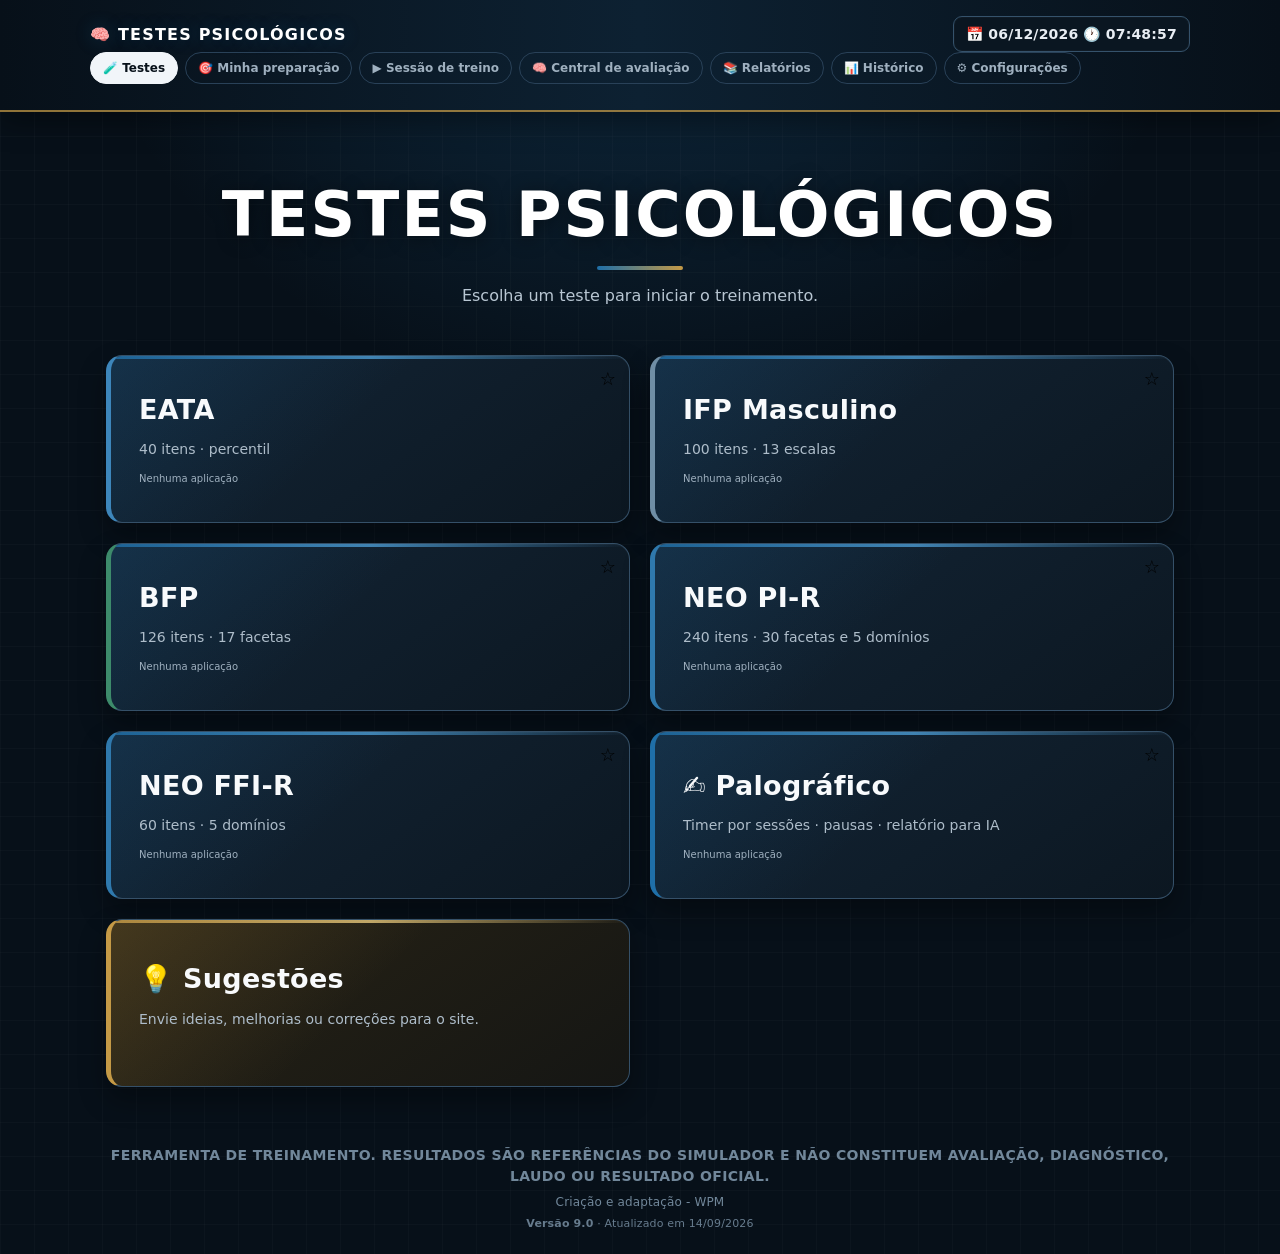
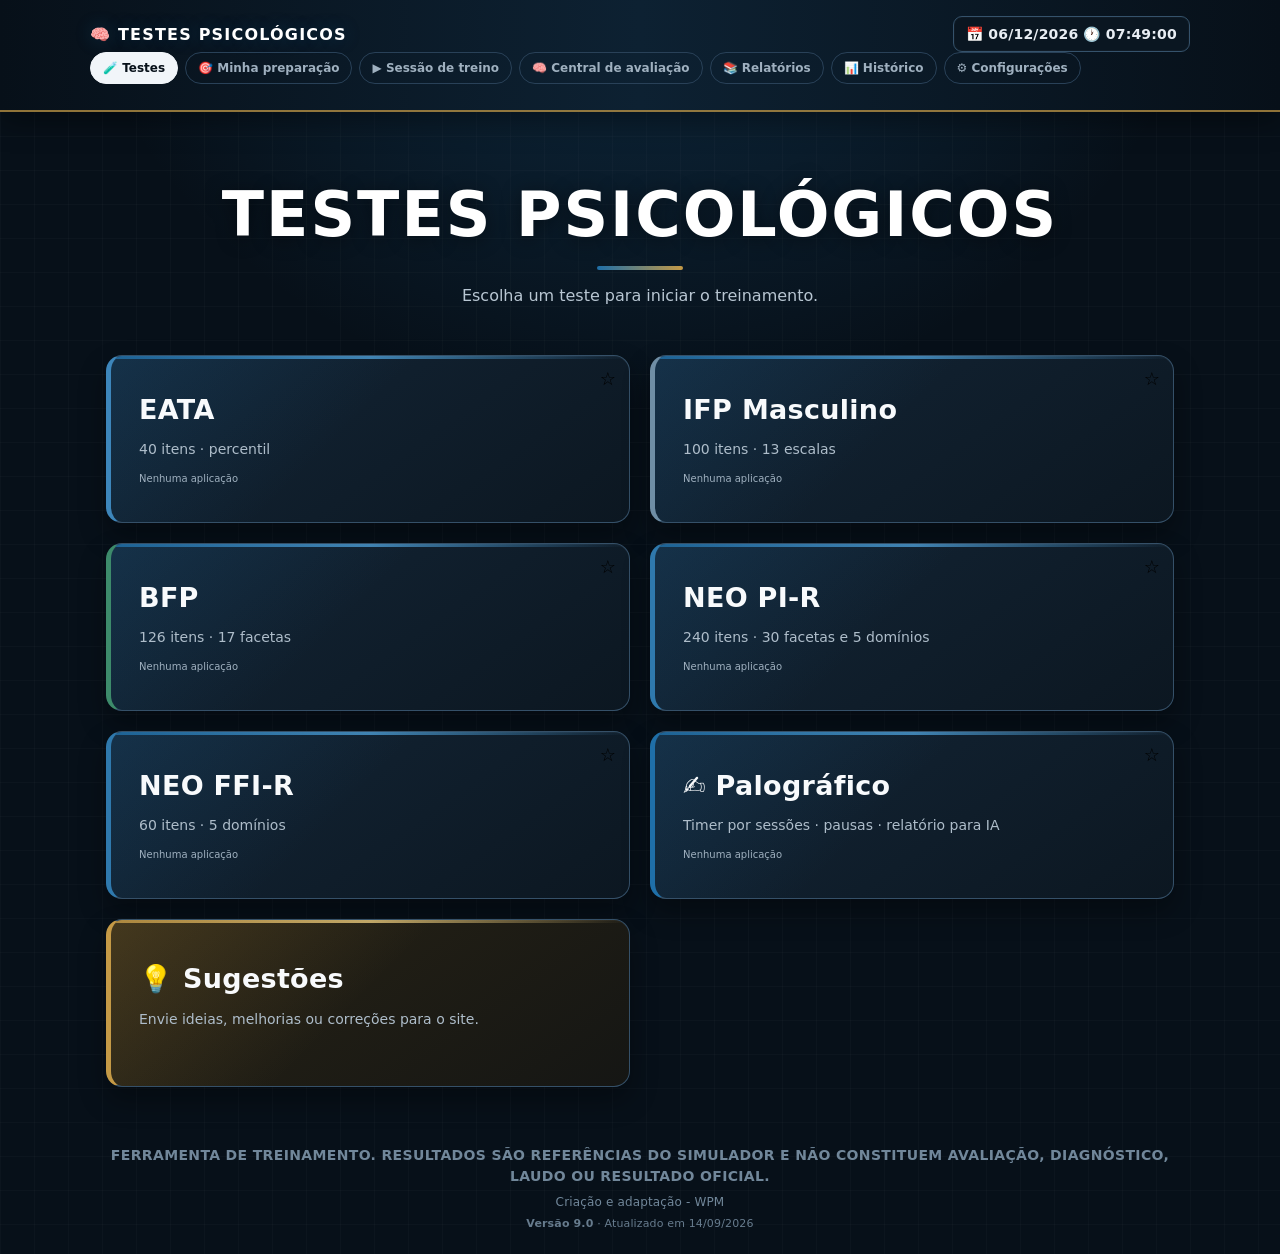
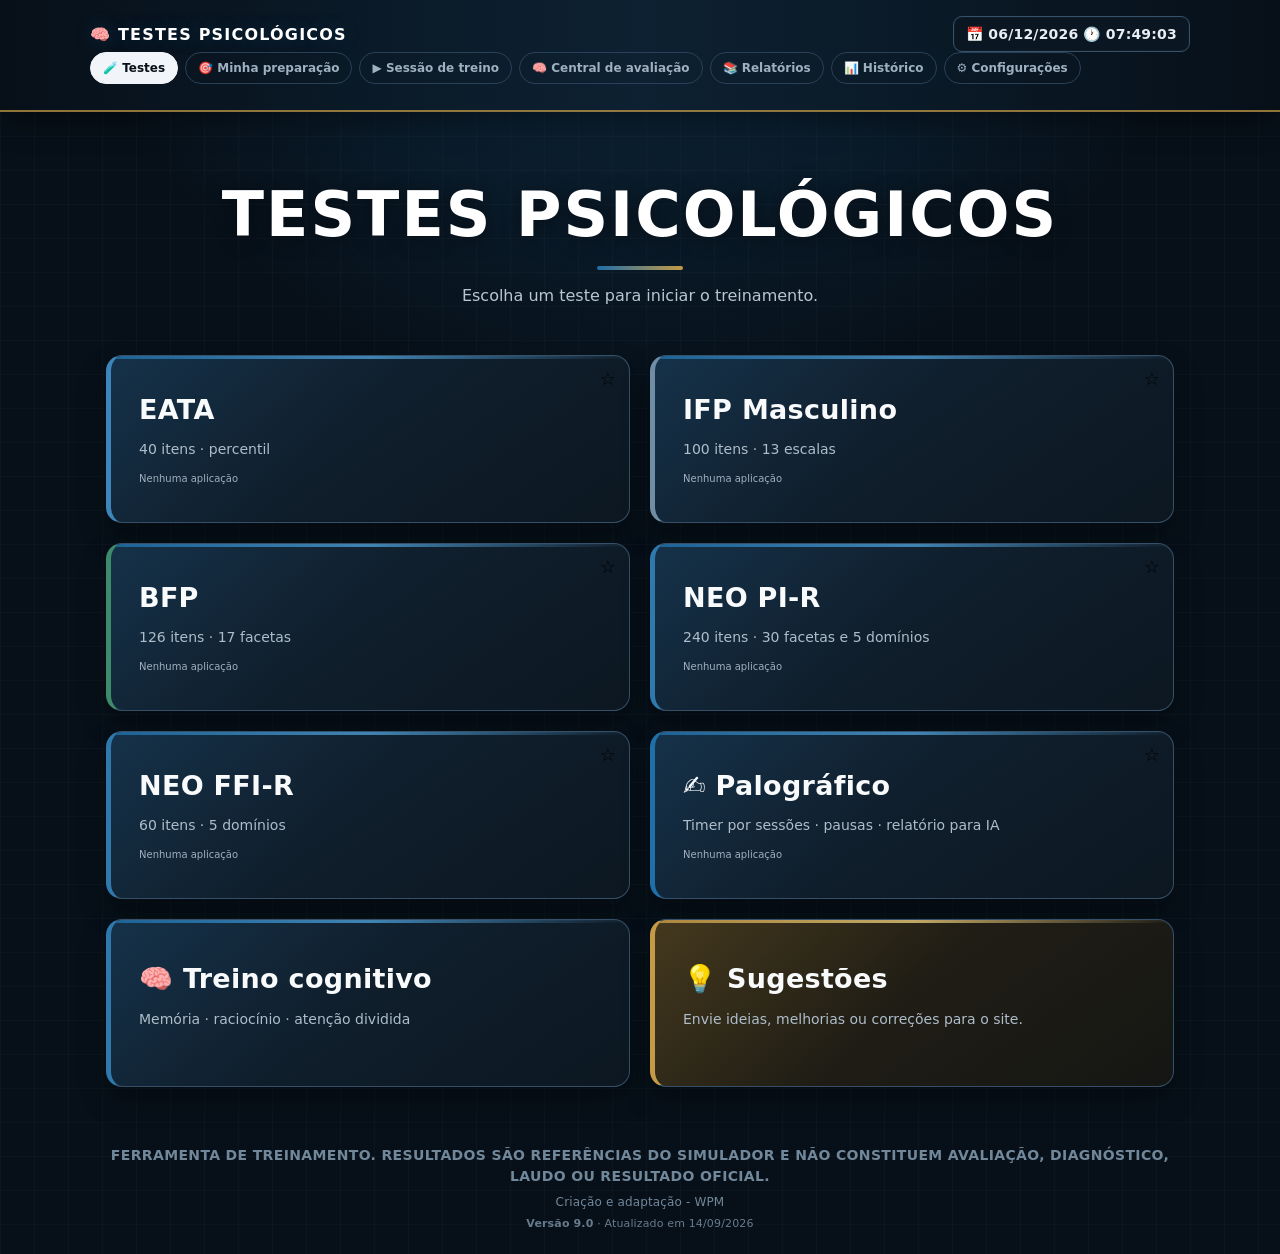
